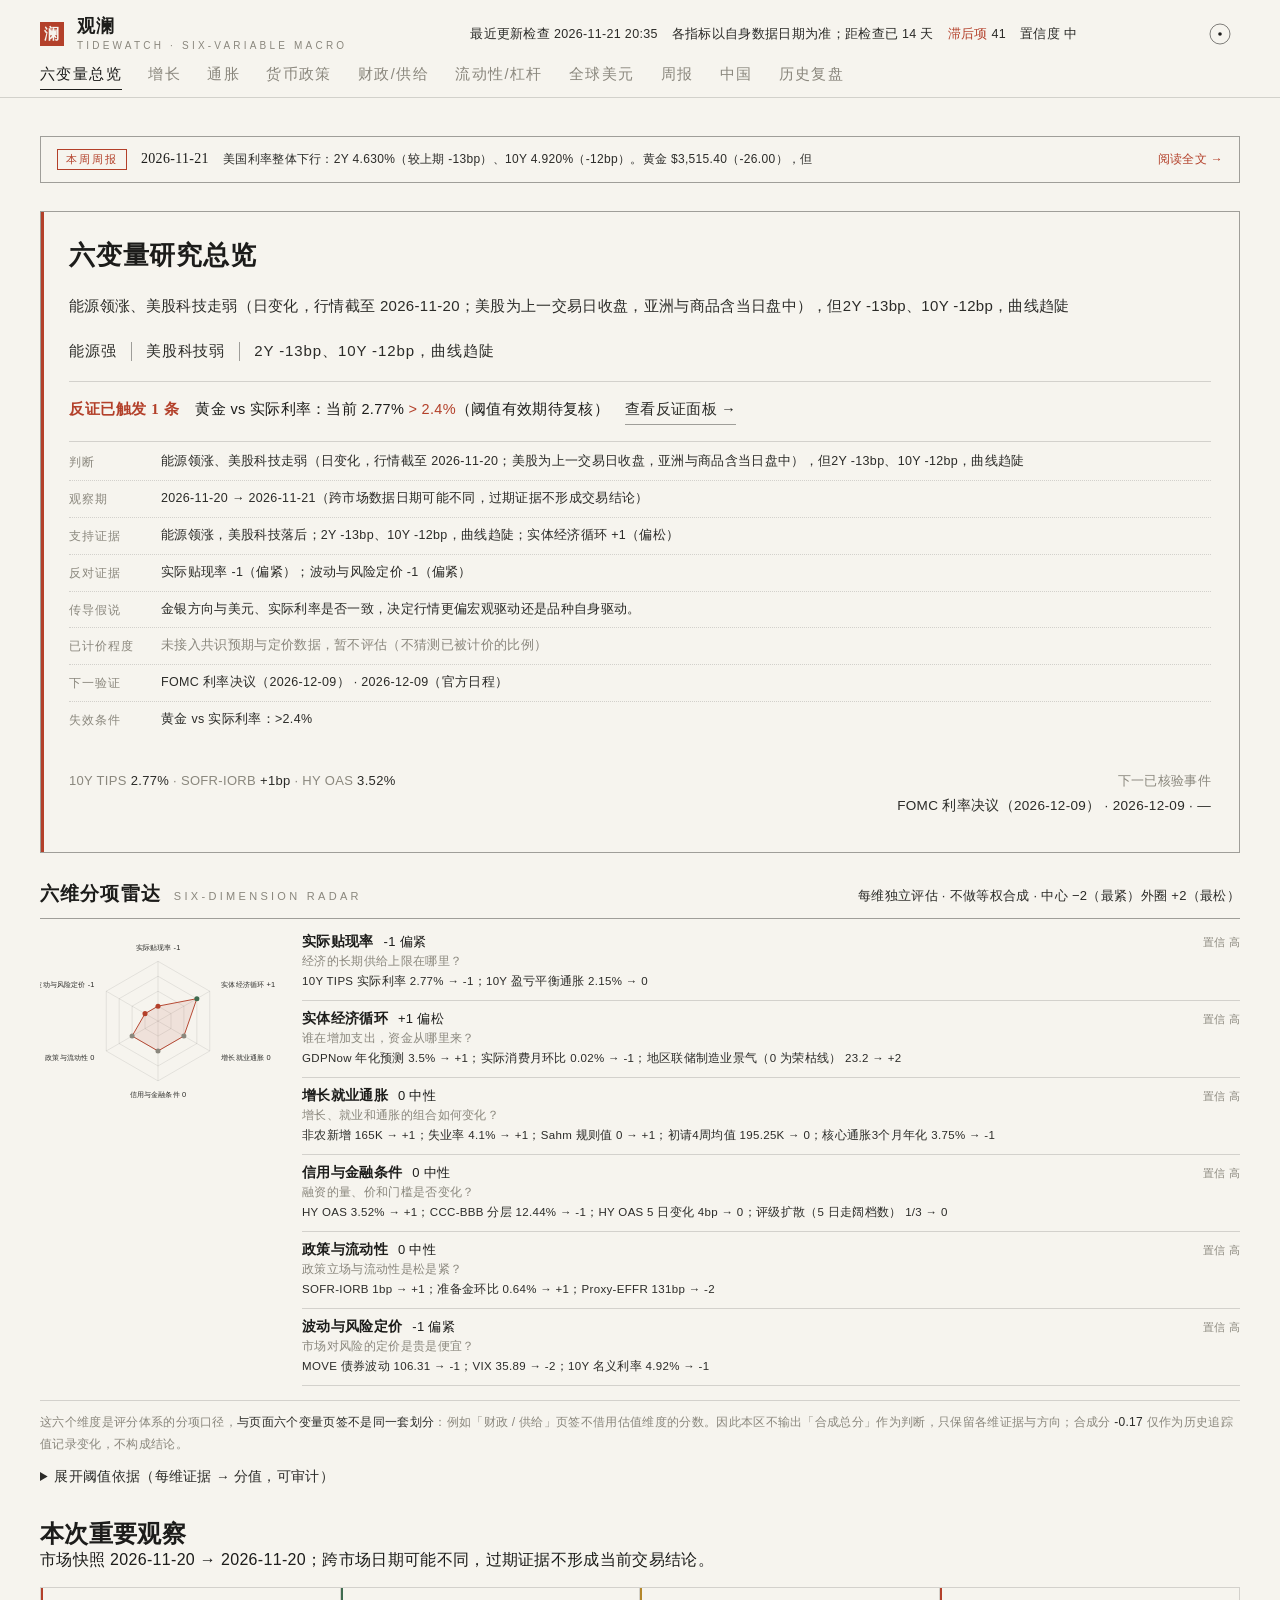
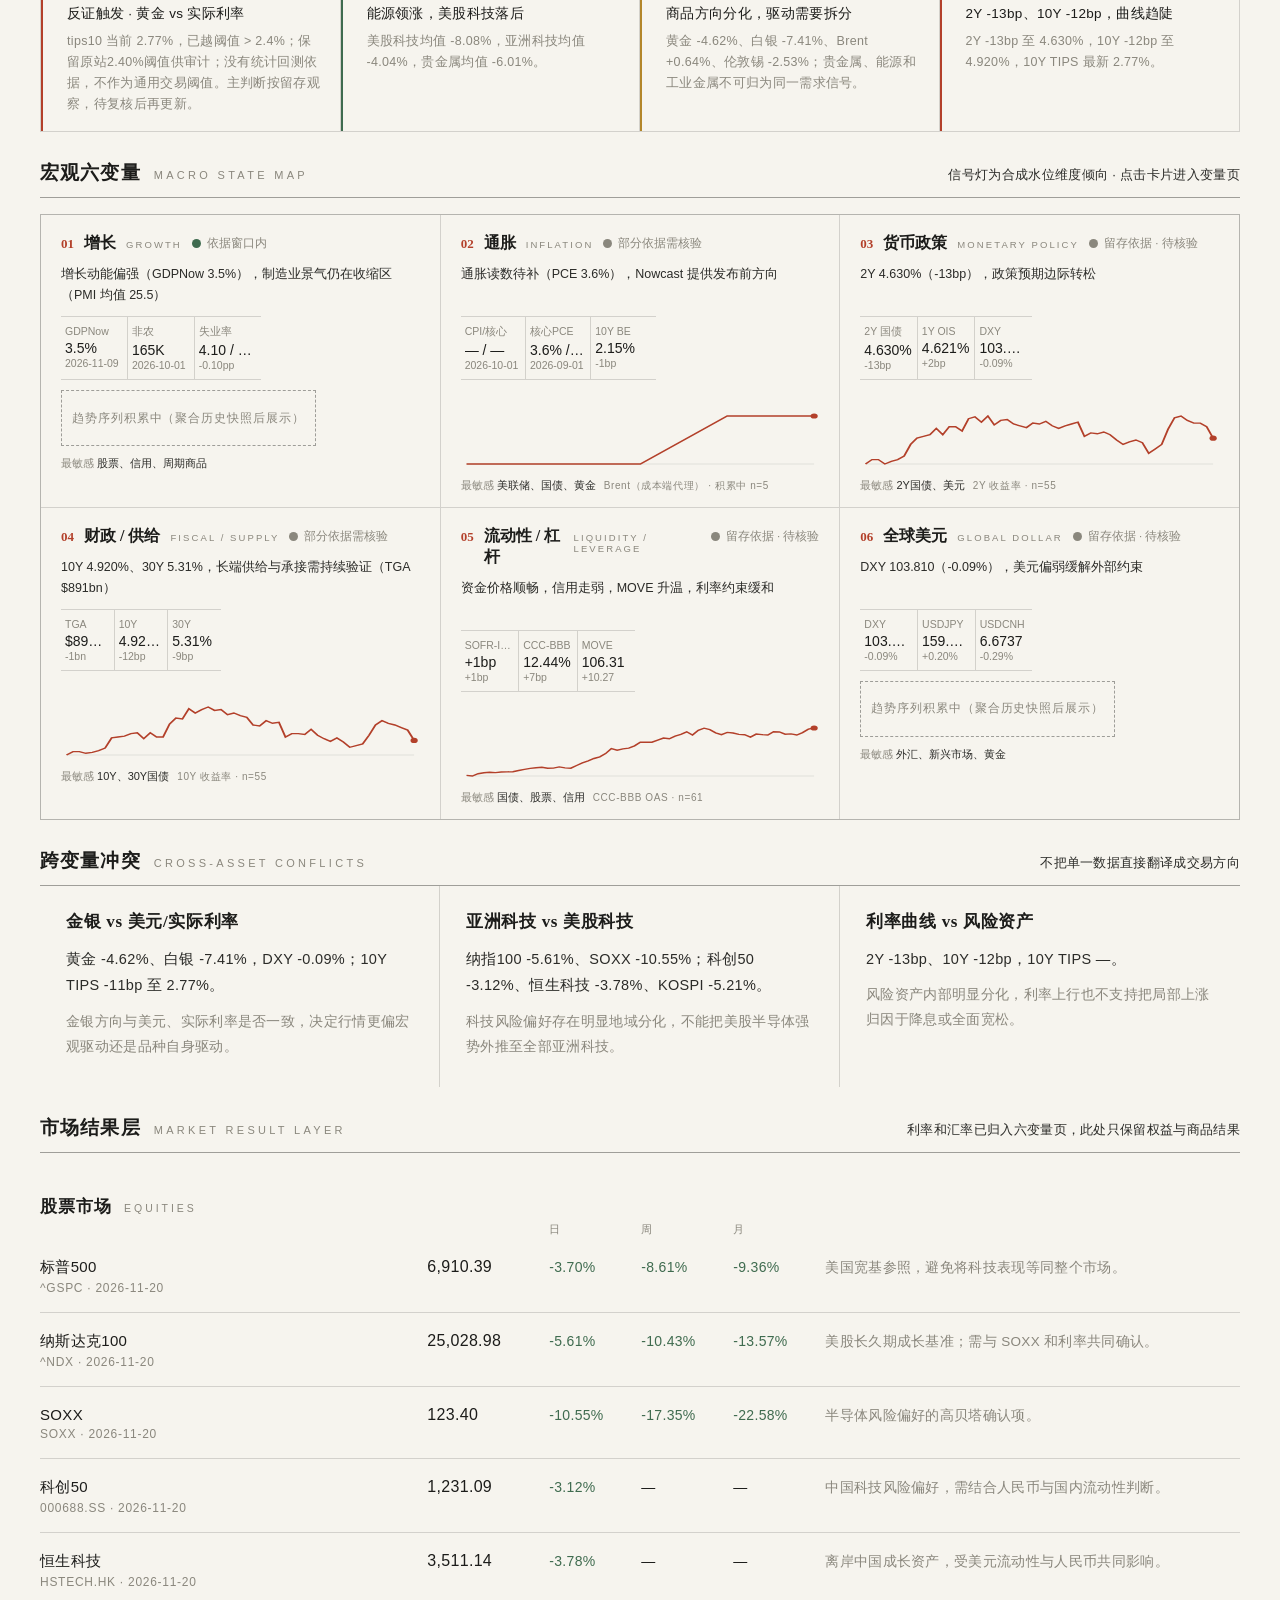
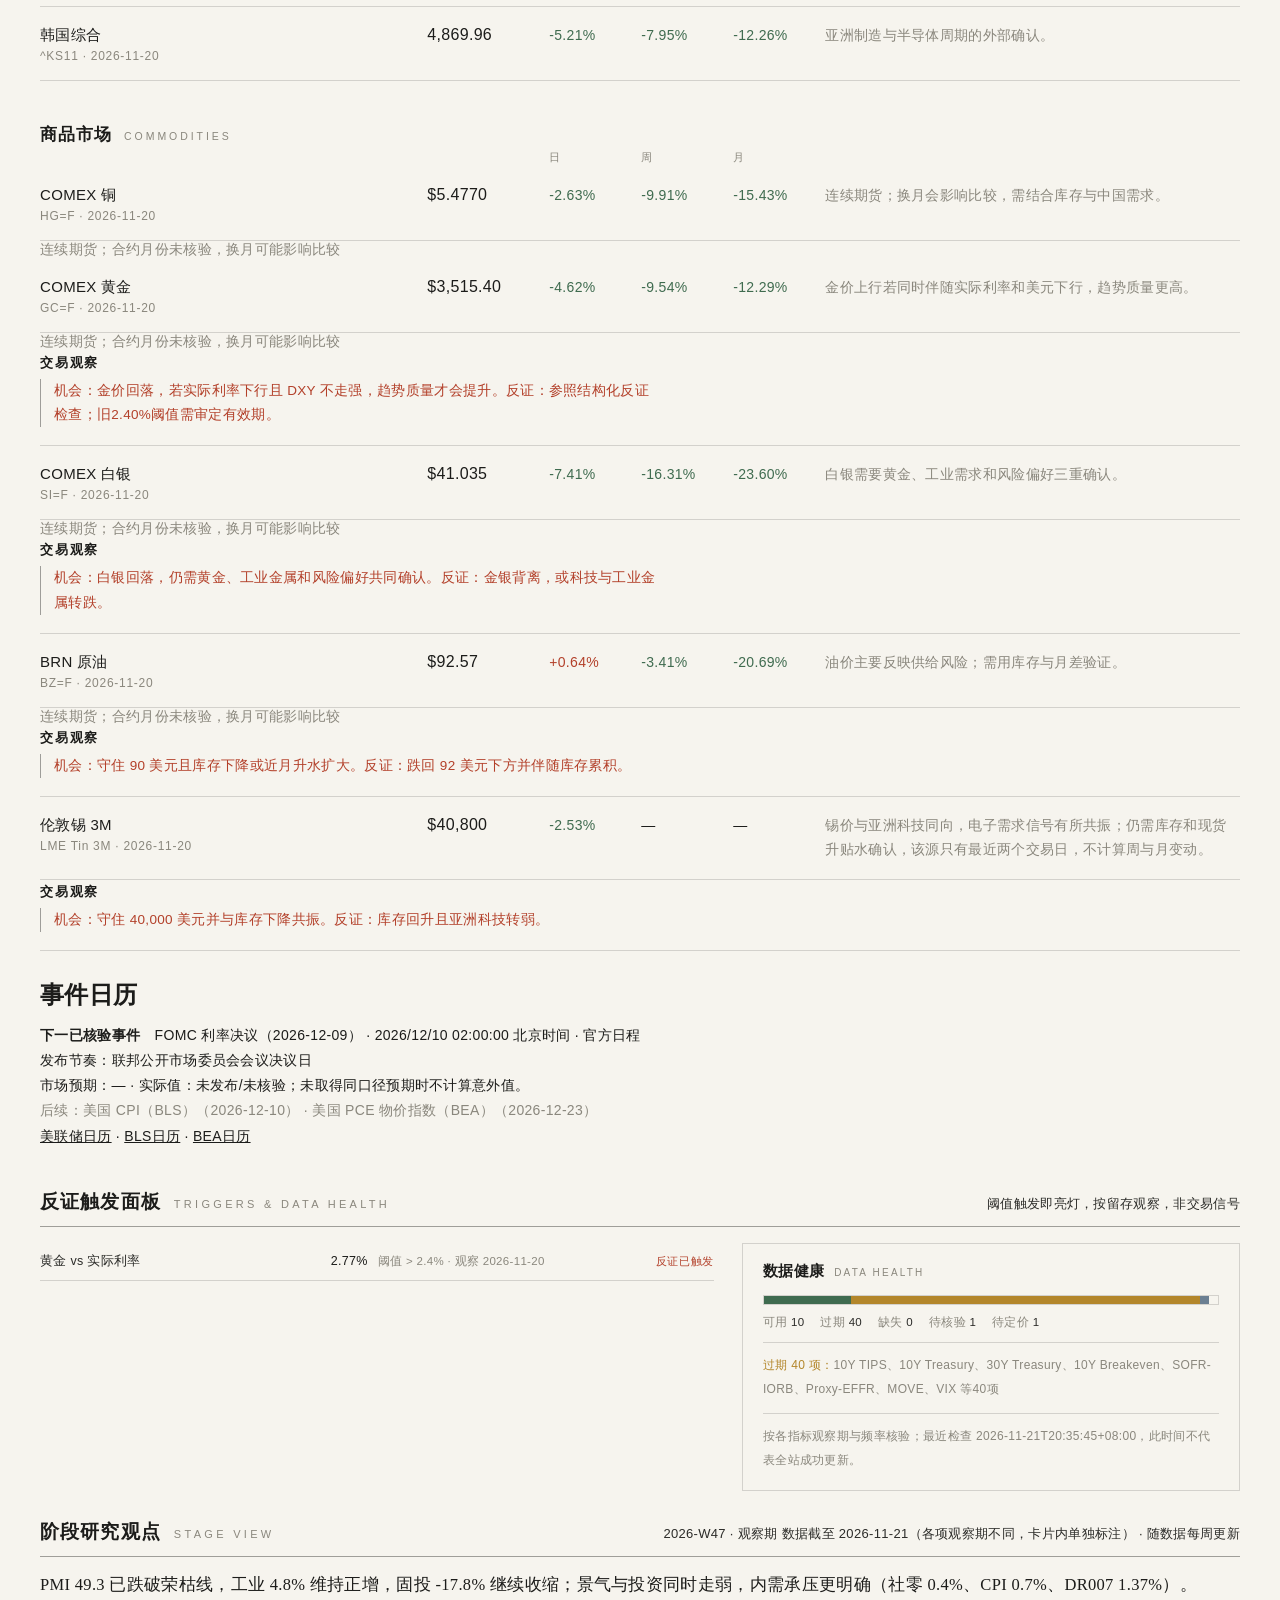
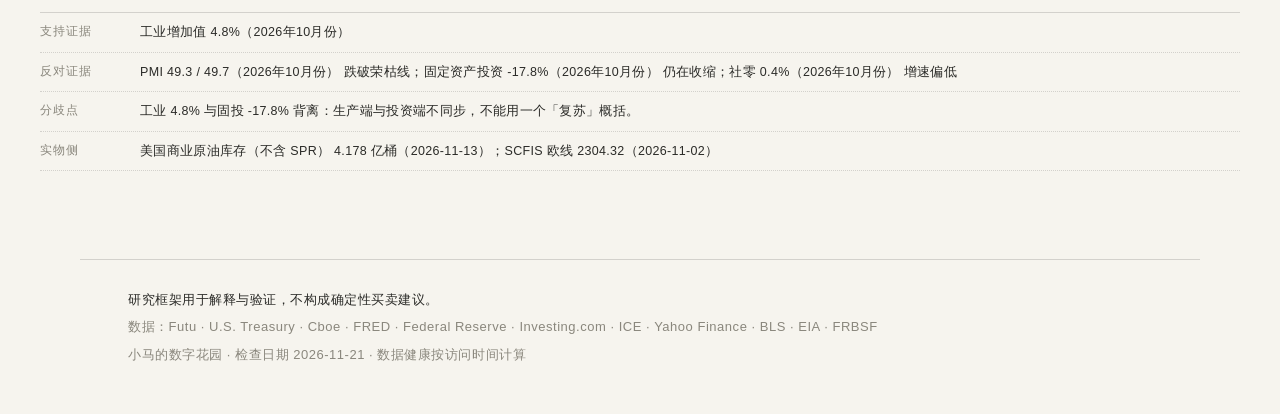
==== index.html @ c9ae8638 "publish: data 2026-11-20 (20261121-203653+0800)" ====
<!DOCTYPE html>
<html lang="zh-CN" data-theme="light">
<head>
<meta charset="UTF-8">
<meta name="viewport" content="width=device-width, initial-scale=1.0">
<title>观澜 | 宏观六变量研究</title>
<meta name="description" content="以增长、通胀、货币政策、财政供给、流动性杠杆和全球美元组织的跨资产宏观交易工作台。">
<link rel="icon" type="image/svg+xml" href="favicon.svg">
<meta property="og:title" content="宏观交易工作台">
<meta property="og:description" content="从宏观六变量到跨资产结果与下一验证点。">
<meta property="og:image" content="https://evanyfm.github.io/macro-workstation-site/og.png">
<style>
/* ============ 花园 Tokens（明暗两套同步维护） ============ */
:root{
  --paper:#f6f4ee; --paper-soft:#efece4; --ink:#1c1c1a; --charcoal:#2b2b28; --gray:#8a877d;
  --line:rgba(28,28,26,.16); --line-strong:rgba(28,28,26,.4);
  --cinnabar:#b3402a;
  --up:#b3402a;   /* 涨 = 朱砂红（与印章同源） */
  --down:#3f6b4f; /* 跌 = 墨绿 */
  --serif:"Noto Serif SC","Songti SC","SimSun",serif;
  --sans:"Noto Sans SC","PingFang SC","Microsoft YaHei",sans-serif;
  --ease:cubic-bezier(.22,1,.36,1); --ui-feedback:140ms; --ui-enter:220ms;
}
html[data-theme="dark"]{
  --paper:#141412; --paper-soft:#1b1b18; --ink:#e9e6de; --charcoal:#d6d3ca;
  --gray:#7d7a71; --line:rgba(233,230,222,.16); --line-strong:rgba(233,230,222,.42);
  --cinnabar:#c8503a;
  --up:#c8503a; --down:#6f9a7f;
}
*{margin:0;padding:0;box-sizing:border-box}
html{scroll-behavior:smooth}
body{background:var(--paper);color:var(--ink);font-family:var(--sans);font-weight:400;
  letter-spacing:.02em;transition:background .9s var(--ease),color .9s var(--ease);
  -webkit-font-smoothing:antialiased}
::selection{background:var(--ink);color:var(--paper)}
a{color:inherit}
.skip{position:absolute;left:-999px;top:0;background:var(--paper);padding:10px 16px;z-index:99}
.skip:focus{left:12px;top:12px}

/* ============ 顶栏 ============ */
header{position:sticky;top:0;z-index:50;
  background:color-mix(in srgb,var(--paper) 86%,transparent);
  backdrop-filter:blur(8px);-webkit-backdrop-filter:blur(8px);
  border-bottom:1px solid var(--line)}
.head-in{max-width:1280px;margin:0 auto;padding:14px 40px 0;animation:workspace-enter var(--ui-enter) var(--ease)}
.head-row{display:flex;justify-content:space-between;align-items:center;gap:20px}
.brand{display:flex;align-items:center;gap:13px;text-decoration:none;color:var(--ink);flex-shrink:0}
.seal{width:24px;height:24px;background:var(--cinnabar);display:flex;align-items:center;justify-content:center;
  color:#f6f4ee;font-family:var(--serif);font-size:14.5px;font-weight:600;flex:none}
.brand-name{font-family:var(--serif);font-size:17.5px;font-weight:600;letter-spacing:.08em;line-height:1.35;white-space:nowrap}
.brand-en{display:block;font-family:var(--sans);font-size:10.0px;letter-spacing:.32em;color:var(--gray);
  text-transform:uppercase;font-weight:400}
.head-meta{display:flex;align-items:center;gap:14px;font-size:12.5px;color:var(--charcoal);flex-wrap:wrap;justify-content:flex-end}
.head-meta b{color:var(--charcoal);font-weight:400}
.head-meta .warn{color:var(--up)}
.taiji{width:40px;height:40px;border:none;background:transparent;cursor:pointer;padding:8px;flex:none;color:var(--ink)}
.taiji:focus-visible{outline:1px solid var(--cinnabar);outline-offset:3px}
.taiji svg{display:block;width:100%;height:100%;overflow:visible}
.taiji .ring{fill:none;stroke:currentColor;stroke-width:1;opacity:.55;transition:opacity .5s}
.taiji:hover .ring{opacity:1}
.taiji .disc{transform-origin:12px 12px;transition:transform 1.1s var(--ease)}
html[data-theme="dark"] .taiji .disc{transform:rotate(180deg)}
.taiji .half{fill:currentColor;opacity:0;transform-origin:12px 12px;transform:rotate(-100deg);
  transition:opacity .7s var(--ease),transform .9s var(--ease)}
.taiji:hover .half{opacity:1;transform:rotate(0deg)}
.taiji .d1,.taiji .d2{opacity:0;transition:opacity .7s var(--ease) .1s}
.taiji:hover .d1,.taiji:hover .d2{opacity:1}
.taiji .d1{fill:var(--paper)}
.taiji .d2{fill:currentColor}
.taiji .still{fill:currentColor;transition:opacity .5s}
.taiji:hover .still{opacity:0}

/* ============ 标签导航 ============ */
.tab-row{display:flex;gap:26px;overflow-x:auto;scrollbar-width:thin}
.tab{border:none;background:transparent;cursor:pointer;color:var(--gray);
  font-family:var(--sans);font-size:14.5px;letter-spacing:.1em;font-weight:400;
  padding:11px 0 13px;position:relative;white-space:nowrap;transition:color .4s}
.tab:focus-visible{outline:1px solid var(--cinnabar);outline-offset:2px}
.tab::after{content:"";position:absolute;left:0;bottom:7px;width:100%;height:1px;background:var(--ink);
  transform:scaleX(0);transform-origin:left;transition:transform .45s var(--ease)}
.tab:hover{color:var(--ink)}
.tab:hover::after{transform:scaleX(.4)}
.tab.on{color:var(--ink)}
.tab.on::after{transform:scaleX(1)}

/* ============ 主体 ============ */
main{max-width:1280px;margin:0 auto;padding:24px 40px 0}
.view{display:none}
.view.on{display:block;animation:workspace-enter var(--ui-enter) var(--ease)}
.blk{margin-top:56px}
.line-head{display:flex;align-items:baseline;gap:13px;flex-wrap:wrap;
  border-bottom:1px solid var(--line-strong);padding-bottom:11px}
.line-head h2{font-family:var(--serif);font-size:19.0px;font-weight:600;letter-spacing:.06em}
.line-head .en{font-family:var(--sans);font-size:11.0px;letter-spacing:.3em;color:var(--gray);
  text-transform:uppercase;font-weight:400}
.line-head .note{margin-left:auto;font-size:13.0px;color:var(--gray)}
.blk > .lead-note{font-size:14.0px;color:var(--gray);margin-top:12px;line-height:1.8}

/* ============ 主论断 ============ */
.thesis{margin-top:28px}
.thesis .eyebrow{display:flex;align-items:baseline;gap:12px}
.thesis .eyebrow .no{font-family:var(--serif);font-size:15.0px;font-weight:600;color:var(--cinnabar)}
.thesis .eyebrow .en{font-family:var(--sans);font-size:11.0px;letter-spacing:.3em;color:var(--gray);text-transform:uppercase}
.thesis h1{font-family:var(--serif);font-size:clamp(21px,3.4vw,30px);font-weight:600;
  letter-spacing:.03em;line-height:1.5;margin-top:0;max-width:34ch}
.thesis .sum{font-size:15.0px;line-height:1.95;color:var(--charcoal);margin-top:16px;max-width:72ch}
.thesis .regime{display:flex;align-items:center;flex-wrap:wrap;margin-top:22px;font-size:15.0px;color:var(--charcoal)}
.thesis .regime .tag{padding:0 14px;border-left:1px solid var(--line-strong);letter-spacing:.06em}
.thesis .regime .tag:first-child{padding-left:0;border-left:none}
.thesis .meta{display:flex;gap:22px;flex-wrap:wrap;margin-top:24px;font-size:13.0px;color:var(--gray)}
.thesis .meta b{color:var(--charcoal);font-weight:400}
.thesis .meta .warn{color:var(--up)}

/* ============ 六变量矩阵 ============ */
.matrix-cols{display:grid;grid-template-columns:145px minmax(0,1fr) minmax(180px,.65fr);gap:24px;
  padding:14px 0 6px;font-size:12.5px;color:var(--gray);letter-spacing:.1em}
.vrow{display:grid;grid-template-columns:145px minmax(0,1fr) minmax(180px,.65fr);gap:24px;align-items:start;
  padding:15px 0;border-bottom:1px solid var(--line);cursor:pointer;width:100%;text-align:left;
  background:transparent;border-left:none;border-right:none;border-top:none;
  font-family:var(--sans);color:var(--ink);transition:background var(--ui-feedback)}
.vrow:focus-visible{outline:1px solid var(--cinnabar);outline-offset:-1px}
.vrow .vn{display:flex;gap:10px;align-items:baseline}
.vrow .vn .no{font-family:var(--serif);font-size:17.0px;font-weight:600;color:var(--cinnabar)}
.vrow .vn .nm{font-family:var(--serif);font-size:17.0px;font-weight:600;letter-spacing:.05em;
  transition:transform .45s var(--ease)}
.vrow .vn .en{display:block;font-size:10.5px;letter-spacing:.26em;color:var(--gray);
  text-transform:uppercase;margin-top:5px}
.vrow .vst{font-size:15.0px;line-height:1.8;color:var(--ink)}
.vrow .vst small{display:block;font-size:12.5px;color:var(--charcoal);margin-top:6px;letter-spacing:.01em;line-height:1.7}
.vrow .vas{font-size:14.0px;color:var(--charcoal);letter-spacing:.04em;padding-top:2px}
.vrow:hover .vn .nm{transform:translateX(6px)}
.vrow:hover{background:var(--paper-soft)}
.vrow:active,.tab:active{background:var(--paper-soft);transform:translateY(1px)}
.vwatch{font-size:13px;line-height:1.75;color:var(--charcoal)}
.vwatch small{display:block;color:var(--gray);margin-top:4px}
.evidence-meta{display:flex;align-items:baseline;gap:8px 16px;flex-wrap:wrap;font-size:12.5px;line-height:1.8;margin-top:8px;color:var(--charcoal)}
.evidence-meta .needs-review{color:var(--cinnabar)}
.basis-details{margin-top:14px;font-size:14px;line-height:1.8}
.basis-details summary,.research-archive summary{cursor:pointer;padding:12px 0;list-style-position:inside}
.basis-details[open] .evrow{animation:workspace-enter var(--ui-enter) var(--ease)}
.research-archive{margin-top:32px;border-top:1px solid var(--line)}
.research-archive>summary{font-family:var(--serif);font-size:19px}
.research-archive .blk{margin-top:12px}
.overview-checks{display:grid;grid-template-columns:minmax(0,1fr) minmax(0,1fr);gap:24px;border-bottom:1px solid var(--line);padding-bottom:18px;margin-top:24px}
.overview-checks .rule-alert{margin-top:8px}
.view-intro{display:flex;align-items:baseline;justify-content:space-between;gap:20px;flex-wrap:wrap}

/* ============ 合成水位（六变量 score）+ 反证上探 ============ */
.alert-strip{display:flex;flex-wrap:wrap;align-items:baseline;gap:4px 16px;margin-top:20px;padding-top:14px;
  border-top:1px solid var(--line);font-size:14.5px;line-height:1.85;color:var(--charcoal)}
.alert-strip strong{font-family:var(--serif);font-size:15.0px;font-weight:600;letter-spacing:.04em;color:var(--cinnabar)}
.alert-strip strong.idle{color:var(--gray)}
.alert-strip .rule{color:var(--ink)}
.alert-strip .th{color:var(--cinnabar);letter-spacing:.02em;white-space:nowrap}
.alert-strip a{color:var(--charcoal);text-decoration:none;border-bottom:1px solid var(--line-strong);padding-bottom:1px}
.alert-strip a:hover{border-bottom-color:var(--cinnabar);color:var(--cinnabar)}
.alert-strip .idle-note{color:var(--gray);font-size:13.5px}
.sc{display:grid;grid-template-columns:repeat(6,minmax(0,1fr));border-top:1px solid var(--line-strong)}
.sc-cell{padding:16px 14px 15px;border-right:1px solid var(--line);border-bottom:1px solid var(--line);min-width:0}
.sc-cell:last-child{border-right:none}
.sc-cell .nm,.sc-cell .sv,.sc-cell .lb,.sc-cell .cf{display:block}
.sc-cell .nm{font-size:12.5px;color:var(--charcoal);letter-spacing:.04em;line-height:1.6}
.sc-cell .sv{font-family:var(--serif);font-size:29px;line-height:1.2;margin-top:9px;font-weight:600;letter-spacing:.02em;color:var(--ink)}
.sc-cell .lb{font-size:12.5px;color:var(--gray);margin-top:3px;letter-spacing:.08em}
.sc-cell .cf{font-size:11.5px;color:var(--gray);margin-top:9px;letter-spacing:.05em}
.sc-cell.tight .sv{color:var(--cinnabar)}
.sc-cell.loose .sv{color:var(--down)}
.sc-comp{display:flex;flex-wrap:wrap;align-items:baseline;gap:6px 20px;padding:16px 0 14px;border-bottom:1px solid var(--line)}
.sc-comp .big{font-family:var(--serif);font-size:33px;font-weight:600;letter-spacing:.02em}
.sc-comp .lbl{font-size:14.5px;color:var(--charcoal);letter-spacing:.06em}
.sc-comp .note{font-size:12.5px;color:var(--gray);line-height:1.8}
.sc-details>summary{cursor:pointer;padding:13px 0 4px;font-size:13.5px;color:var(--charcoal);list-style-position:inside}
.sc-details p{font-size:12.5px;color:var(--gray);line-height:1.9;padding:7px 0;border-bottom:1px dotted var(--line)}
.sc-details p b{color:var(--charcoal);font-weight:400;font-family:var(--serif);font-size:13.5px}
.kgrid .kcard-alert{border-left:2px solid var(--cinnabar);padding-left:16px}
.kgrid .kcard-alert h3{color:var(--cinnabar)}

/* ============ 方案A 版式（Day 6 重构） ============ */
/* 主论断盒：细边框 + 左侧朱砂 3px 压条 */
.thesis{border:1px solid var(--line-strong);padding:24px 28px;position:relative}
.thesis::before{content:"";position:absolute;left:0;top:0;bottom:0;width:3px;background:var(--cinnabar)}
.thesis .view-intro{margin-bottom:2px}
.thesis .meta{display:flex;gap:22px;flex-wrap:wrap;margin-top:20px;font-size:13.0px;color:var(--gray);align-items:baseline}
.thesis .meta b{color:var(--charcoal);font-weight:400}
.thesis .meta .warn{color:var(--up)}
.thesis .next-event{margin-left:auto;text-align:right;font-size:12.5px;color:var(--gray);max-width:46ch}
.thesis .next-event b{display:block;color:var(--charcoal);font-weight:400;font-size:13.5px;margin-top:2px;line-height:1.6}

/* 关键变化横条：tone 色条压左 */
.kc-strip{display:grid;grid-template-columns:repeat(4,minmax(0,1fr));border:1px solid var(--line);margin-top:16px}
.kc{padding:16px 18px 15px;border-right:1px solid var(--line);position:relative;min-width:0}
.kc:last-child{border-right:none}
.kc::before{content:"";position:absolute;left:0;top:0;bottom:0;width:2px;background:var(--gray)}
.kc.loose::before{background:var(--down)}
.kc.warning::before{background:#b3862a}
.kc.tight::before{background:var(--up)}
.kc h3{font-size:13.5px;font-weight:500;margin-bottom:6px;padding-left:8px;line-height:1.5}
.kc p{font-size:12.5px;color:var(--gray);line-height:1.7;padding-left:8px}

/* 六变量卡阵 */
.var-grid{display:grid;grid-template-columns:repeat(3,minmax(0,1fr));gap:1px;background:var(--line);border:1px solid var(--line);margin-top:16px}
.vcard{background:var(--paper);padding:18px 20px 14px;display:flex;flex-direction:column;gap:10px;
  transition:background .35s var(--ease);cursor:pointer;position:relative;text-align:left;border:none;font-family:var(--sans);color:var(--ink);min-width:0}
.vcard:hover{background:var(--paper-soft)}
.vcard:focus-visible{outline:1px solid var(--cinnabar);outline-offset:-1px}
.vcard .top{display:flex;align-items:baseline;gap:10px;min-width:0}
.vcard .no{font-family:var(--serif);font-size:13px;color:var(--cinnabar);font-weight:600}
.vcard .nm{font-family:var(--serif);font-size:16px;font-weight:600}
.vcard .en{font-size:9.5px;letter-spacing:.22em;color:var(--gray);text-transform:uppercase}
.sig{margin-left:auto;display:flex;align-items:center;gap:6px;font-size:11.5px;color:var(--gray);white-space:nowrap}
.sig i{width:9px;height:9px;border-radius:50%;flex:none}
.sig.s-loose i{background:var(--down)} .sig.s-tight i{background:var(--up)}
.sig.s-warn i{background:#b3862a} .sig.s-neut i{background:var(--gray)}
.vcard .state{font-size:12.5px;line-height:1.7;color:var(--charcoal);
  display:-webkit-box;-webkit-line-clamp:2;-webkit-box-orient:vertical;overflow:hidden;min-height:42px}
.vcard .metrics{display:flex;border-top:1px solid var(--line);border-bottom:1px solid var(--line)}
.vcard .metrics .m{flex:1;padding:8px 4px;border-right:1px solid var(--line);min-width:0}
.vcard .metrics .m:last-child{border-right:none}
.vcard .metrics .k{font-size:10.5px;color:var(--gray);white-space:nowrap;overflow:hidden;text-overflow:ellipsis}
.vcard .metrics .v{font-size:14px;margin-top:3px;font-variant-numeric:tabular-nums;white-space:nowrap;overflow:hidden;text-overflow:ellipsis}
.vcard .metrics .c{font-size:10.5px;margin-top:1px;color:var(--gray);white-space:nowrap;overflow:hidden;text-overflow:ellipsis}
.vcard .chart{width:100%;height:56px;display:block}
.vcard .foot{display:flex;justify-content:space-between;align-items:baseline;gap:8px;flex-wrap:wrap;font-size:11px;color:var(--gray)}
.vcard .foot .assets b{font-weight:400;color:var(--charcoal)}
.vcard .foot .n{font-size:10px;letter-spacing:.06em;white-space:nowrap}
.no-chart{height:56px;display:flex;align-items:center;justify-content:center;
  border:1px dashed var(--line-strong);color:var(--gray);font-size:11.5px;letter-spacing:.08em;text-align:center;padding:0 10px}

/* 反证面板（tg-row 表格） */
.tg-row{display:grid;grid-template-columns:1.05fr .8fr 1.2fr 120px;gap:10px;align-items:baseline;
  padding:10px 0;border-bottom:1px solid var(--line);font-size:12.5px}
.tg-row .t-ind{color:var(--charcoal)}
.tg-row .t-cur{text-align:right;font-variant-numeric:tabular-nums}
.tg-row .t-th{font-size:11.5px;color:var(--gray)}
.tg-row .t-st{text-align:right;font-size:11px;letter-spacing:.06em}
.tg-row.hit .t-st{color:var(--up)}
.tg-row.ok .t-st{color:var(--down)}
.tg-row.review .t-st{color:#b3862a}
.tg-note{font-size:12px;color:var(--gray);line-height:1.8;padding-top:10px}

/* 数据健康盒 */
.duo{display:grid;grid-template-columns:1.15fr .85fr;gap:28px;margin-top:16px}
.health-box{border:1px solid var(--line);padding:18px 20px}
.health-box h3{font-family:var(--serif);font-size:14.5px;font-weight:600}
.health-box h3 .en{font-family:var(--sans);font-size:10px;color:var(--gray);letter-spacing:.22em;margin-left:10px;font-weight:400}
.hbar{display:flex;height:10px;margin-top:14px;border:1px solid var(--line)}
.hbar span{display:block;height:100%}
.hbar .f{background:var(--down)} .hbar .s{background:#b3862a}
.hbar .m{background:var(--gray)} .hbar .a{background:var(--up)} .hbar .p{background:#6b7f92}
.hlegend{display:flex;gap:16px;margin-top:10px;font-size:11.5px;color:var(--gray);flex-wrap:wrap}
.hlegend b{font-weight:400;color:var(--charcoal)}
.stale-list{margin-top:12px;border-top:1px solid var(--line);padding-top:10px;font-size:12px;color:var(--gray);line-height:2}
.stale-list b{font-weight:400;color:#b3862a}
.stale-list a{border-bottom:none}

/* 10Y 利率三分解（货币政策页） */
.rr-tbl{border:1px solid var(--line);margin-top:16px}
.rr-head,.rr-row{display:grid;grid-template-columns:minmax(0,1.5fr) 88px 74px 74px 74px;gap:12px;align-items:baseline}
.rr-head{padding:11px 18px;border-bottom:1px solid var(--line-strong);font-size:11px;color:var(--gray);letter-spacing:.1em}
.rr-head span:nth-child(n+2){text-align:right}
.rr-row{padding:12px 18px;border-bottom:1px solid var(--line);font-size:13px}
.rr-row:last-child{border-bottom:none}
.rr-row .rr-nm{font-family:var(--serif);font-size:13.5px;letter-spacing:.02em}
.rr-row .rr-lv{text-align:right;font-variant-numeric:tabular-nums;font-size:14px}
.rr-row .rr-w{text-align:right;font-variant-numeric:tabular-nums;font-size:12.5px;color:var(--charcoal)}
.rr-check{padding:10px 18px;font-size:12px;color:var(--gray);border-top:1px solid var(--line);background:var(--paper-soft)}
.rr-check .ok{color:var(--down)}
.rr-check .warn{color:var(--up)}
.rr-attrib{display:grid;grid-template-columns:repeat(3,minmax(0,1fr));gap:1px;background:var(--line);border:1px solid var(--line);border-top:none}
.rr-attrib article{background:var(--paper);padding:14px 18px 16px}
.rr-attrib .lb{font-size:11px;color:var(--gray);letter-spacing:.08em}
.rr-attrib .dv{font-family:var(--serif);font-size:15.5px;font-weight:600;margin-top:5px}
.rr-attrib .num{font-size:12.5px;color:var(--charcoal);margin-top:6px;font-variant-numeric:tabular-nums}
.rr-attrib .mn{font-size:11.5px;color:var(--gray);line-height:1.7;margin-top:8px;border-top:1px solid var(--line);padding-top:7px}
.rr-attrib article.on .dv{color:var(--cinnabar)}
.rr-l2{border:1px solid var(--line);padding:16px 18px;margin-top:16px}
.rr-l2 h4{font-family:var(--serif);font-size:14px;font-weight:600}
.rr-l2 .eq{display:flex;flex-wrap:wrap;align-items:baseline;gap:6px 12px;margin-top:10px;font-size:13.5px;color:var(--charcoal)}
.rr-l2 .eq b{font-weight:400;font-variant-numeric:tabular-nums;color:var(--ink)}
.rr-l2 .eq i{font-style:normal;color:var(--gray)}
.rr-l2 .nt{font-size:11.5px;color:var(--gray);line-height:1.8;margin-top:10px}
.rr-proxy{margin-top:16px;border:1px solid var(--line)}
.rr-proxy .pr{display:grid;grid-template-columns:110px minmax(0,1.1fr) minmax(0,1.4fr);gap:14px;
  padding:11px 18px;border-bottom:1px solid var(--line);font-size:12.5px;align-items:baseline}
.rr-proxy .pr:last-child{border-bottom:none}
.rr-proxy .pr .fc{font-family:var(--serif);font-size:13px}
.rr-proxy .pr .pv{font-variant-numeric:tabular-nums}
.rr-proxy .pr .pn{color:var(--gray);line-height:1.7}
.rr-proxy .pr .na{color:var(--gray)}
@media(max-width:900px){
  .rr-head,.rr-row{grid-template-columns:minmax(0,1.4fr) 84px 62px 62px}
  .rr-head span:last-child,.rr-row .rr-w:last-child{display:none}
  .rr-attrib{grid-template-columns:1fr}
  .rr-proxy .pr{grid-template-columns:1fr;gap:6px}
}

/* 统一结论模板（thesis 内） */
.tmpl{margin-top:16px;border-top:1px solid var(--line);padding-top:2px}
.tmpl-row{display:grid;grid-template-columns:78px minmax(0,1fr);gap:14px;padding:7px 0;border-bottom:1px dotted var(--line);font-size:12.5px;line-height:1.75}
.tmpl-row:last-child{border-bottom:none}
.tmpl-k{color:var(--gray);letter-spacing:.08em;font-size:11.5px;padding-top:1px}
.tmpl-v{color:var(--charcoal)}
.tmpl-v.tmpl-na{color:var(--gray)}
@media(max-width:640px){.tmpl-row{grid-template-columns:1fr;gap:2px}}

/* 六维分项雷达（替代单一合成总分） */
.radar-wrap{display:grid;grid-template-columns:236px minmax(0,1fr);gap:26px;align-items:start;margin-top:14px}
.radar-svg{width:100%;height:auto;display:block}
.radar-svg .rshape{fill:color-mix(in srgb,var(--cinnabar) 10%,transparent);stroke:var(--cinnabar);stroke-width:1.2}
.radar-svg .rd-loose{fill:var(--down)} .radar-svg .rd-tight{fill:var(--up)} .radar-svg .rd-neut{fill:var(--gray)}
.radar-svg .rlab{font-family:var(--sans);font-size:9.5px;fill:var(--charcoal);letter-spacing:.02em}
.radar-list{display:flex;flex-direction:column}
.rl-item{padding:9px 0;border-bottom:1px solid var(--line)}
.rl-item:first-child{padding-top:0}
.rl-top{display:flex;align-items:baseline;gap:10px;flex-wrap:wrap;font-size:13px}
.rl-top b{font-family:var(--serif);font-size:13.5px;font-weight:600}
.rl-tight,.sc-cell.tight .sv{color:var(--cinnabar)}
.rl-loose{color:var(--down)}
.rl-top .sc-cell{display:none}
.rl-cf{margin-left:auto;font-size:11px;color:var(--gray)}
.rl-q{font-size:11.5px;color:var(--gray);margin-top:3px}
.rl-ev{font-size:11.5px;color:var(--charcoal);margin-top:3px;line-height:1.65}
.radar-note{margin-top:14px;padding-top:10px;border-top:1px solid var(--line);font-size:12px;color:var(--gray);line-height:1.85}
.radar-note b{color:var(--charcoal);font-weight:400}
@media(max-width:900px){.radar-wrap{grid-template-columns:1fr;gap:14px}.radar-svg{max-width:236px;margin:0 auto}}

/* 离岸美元基差（CIP 代理） */
.cip{margin-top:14px;display:grid;grid-template-columns:minmax(0,0.9fr) minmax(0,1.1fr);gap:26px}
.cip-main{display:flex;flex-direction:column;gap:6px}
.cip-big{font-family:var(--serif);font-size:34px;line-height:1.1;font-variant-numeric:tabular-nums}
.cip-tight{color:var(--up)} .cip-loose{color:var(--down)}
.cip-lb{font-size:13px;color:var(--charcoal)}
.cip-na{font-size:11.5px;color:var(--gray)}
.cip-tbl{display:flex;flex-direction:column}
.cip-row{display:flex;justify-content:space-between;gap:12px;padding:8px 0;border-bottom:1px solid var(--line);font-size:12.5px;color:var(--gray)}
.cip-row b{font-weight:400;color:var(--charcoal);font-variant-numeric:tabular-nums}
.cip-row.cip-diff{border-bottom:none;border-top:1px solid var(--line-strong);margin-top:2px;padding-top:10px;color:var(--ink)}
.cip-note{grid-column:1/-1;font-size:11.5px;color:var(--gray);line-height:1.85;border-top:1px solid var(--line);padding-top:10px}
@media(max-width:900px){.cip{grid-template-columns:1fr;gap:12px}}

/* 全球央行政策 */
.cb{margin-top:14px}
.cb-head{display:flex;gap:18px;flex-wrap:wrap;align-items:baseline;padding-bottom:10px;border-bottom:1px solid var(--line)}
.cb-tilt{font-family:var(--serif);font-size:15px;color:var(--ink)}
.cb-meta{font-size:11.5px;color:var(--gray)}
.cb-tbl{margin-top:4px}
.cb-row{display:grid;grid-template-columns:84px 92px 78px 130px 62px minmax(0,1fr);gap:12px;padding:9px 0;border-bottom:1px solid var(--line);font-size:12px;line-height:1.7;align-items:start}
.cb-th{font-size:11px;color:var(--gray);letter-spacing:.08em;border-bottom:1px solid var(--line-strong)}
.cb-bank{font-family:var(--serif);font-size:13px;color:var(--ink)}
.cb-dec{font-weight:600}
.cb-up .cb-dec{color:var(--up)} .cb-down .cb-dec{color:var(--down)} .cb-hold .cb-dec{color:var(--charcoal)}
.cb-warn .cb-dec{color:var(--cinnabar)}
.cb-reason{color:var(--gray);font-size:11.5px}
.cb-fred{display:block;font-style:normal;font-size:11px;color:var(--charcoal);margin-top:4px}
.cb-flag{display:block;font-style:normal;font-size:11px;color:var(--cinnabar);margin-top:3px}
.cb-miss{opacity:.6}
.cb-note{font-size:11.5px;color:var(--gray);line-height:1.85;padding-top:10px;border-top:1px solid var(--line);margin-top:8px}
@media(max-width:900px){.cb-row{grid-template-columns:1fr 1fr;gap:4px 10px}.cb-th{display:none}.cb-reason{grid-column:1/-1}}

/* 中国页「数据解读」分节（对标卖方点评结构） */
.da-sec{margin-top:14px;padding-top:10px;border-top:1px solid var(--line)}
.da-sec h3{font-family:var(--serif);font-size:13.5px;font-weight:600;letter-spacing:.04em;margin-bottom:6px;color:var(--ink)}
.da-sec ul{margin:0;padding-left:16px}
.da-sec li{font-size:12.5px;line-height:1.85;color:var(--charcoal);margin-bottom:4px}
.da-note{border-top:1px dotted var(--line)}
.da-note li{color:var(--gray);font-size:11.5px}

/* 阶段研究观点 */
.sv-head{font-family:var(--serif);font-size:16.5px;line-height:1.9;margin-top:12px;color:var(--ink)}
.sv-tbl{margin-top:12px;border-top:1px solid var(--line)}
.sv-row{display:grid;grid-template-columns:84px minmax(0,1fr);gap:16px;padding:8px 0;border-bottom:1px dotted var(--line);font-size:12.5px;line-height:1.8}
.sv-k{color:var(--gray);letter-spacing:.08em;font-size:11.5px}
.sv-v{color:var(--charcoal)}
.sv-note{margin-top:12px;font-size:11.5px;color:var(--gray);line-height:1.8}
@media(max-width:640px){.sv-row{grid-template-columns:1fr;gap:2px}}

/* 周报 */
.wk-banner{display:grid;grid-template-columns:auto auto minmax(0,1fr) auto;gap:14px;align-items:baseline;
  padding:12px 16px;margin:14px 0 0;border:1px solid var(--line-strong);text-decoration:none;color:inherit}
.wk-banner:hover{border-color:var(--ink)}
.wk-banner-tag{font-size:11px;letter-spacing:.18em;color:var(--cinnabar);border:1px solid var(--cinnabar);padding:2px 8px}
.wk-banner-date{font-family:var(--serif);font-size:14px;white-space:nowrap}
.wk-banner-core{font-size:12px;color:var(--charcoal);overflow:hidden;text-overflow:ellipsis;white-space:nowrap}
.wk-banner-go{font-size:12px;color:var(--cinnabar);white-space:nowrap}
.wk-core{margin-top:12px}
.wk-core-item{display:flex;gap:12px;font-size:13.5px;line-height:1.85;padding:7px 0;border-bottom:1px dotted var(--line)}
.wk-no{flex:0 0 auto;width:20px;height:20px;border:1px solid var(--line-strong);border-radius:50%;
  font-size:11px;display:flex;align-items:center;justify-content:center;color:var(--gray);margin-top:3px}
.wk-more{margin-top:10px;font-size:12px}
.wk-more a{color:var(--cinnabar);text-decoration:none}
.wk-tbl{width:100%;border-collapse:collapse;font-size:12px;margin-top:8px}
.wk-tbl th{text-align:left;font-weight:400;color:var(--gray);font-size:11px;letter-spacing:.05em;
  border-bottom:1px solid var(--line-strong);padding:5px 8px 5px 0}
.wk-tbl td{padding:5px 8px 5px 0;border-bottom:1px solid var(--line);color:var(--charcoal)}
.wk-note{font-size:11.5px;color:var(--gray);line-height:1.8;margin-top:8px}
.wk-arch{display:flex;flex-direction:column;margin-top:8px}
.wk-arch-item{display:grid;grid-template-columns:92px minmax(0,1fr);gap:12px;padding:7px 0;
  border-bottom:1px dotted var(--line);text-decoration:none;color:inherit}
.wk-arch-item:hover{background:var(--paper-warm)}
.wk-arch-date{font-family:var(--serif);font-size:13px}
.wk-arch-core{font-size:12px;color:var(--gray);overflow:hidden;text-overflow:ellipsis;white-space:nowrap}
@media(max-width:900px){.wk-banner{grid-template-columns:1fr;gap:6px}.wk-banner-core{white-space:normal}.wk-tbl{font-size:11px}.wk-arch-item{grid-template-columns:1fr;gap:2px}}

/* 复盘基准对照 */
.vr-bench{margin-top:14px;border-top:1px solid var(--line);padding-top:10px}
.vr-bench-head{font-size:11px;color:var(--gray);letter-spacing:.14em;margin-bottom:6px}
.vr-bench-row{display:grid;grid-template-columns:120px 72px minmax(0,1fr);gap:10px;align-items:baseline;
  padding:5px 0;border-bottom:1px dotted var(--line);font-size:12.5px}
.vr-bench-row b{font-family:var(--serif);font-size:14px;font-variant-numeric:tabular-nums}
.vr-bench-best b{color:var(--cinnabar)}
.vr-warn{margin-top:10px;font-size:12px;line-height:1.8;color:var(--cinnabar);
  border-left:2px solid var(--cinnabar);padding-left:10px}
.vr-byasset{margin-top:14px}
.vr-byasset-head{font-size:11px;color:var(--gray);letter-spacing:.14em;margin-bottom:6px}
.vr-ba-row{display:grid;grid-template-columns:64px minmax(0,1.2fr) 76px 62px 72px 72px;gap:8px;
  padding:5px 0;border-bottom:1px solid var(--line);font-size:12px;font-variant-numeric:tabular-nums}
.vr-ba-row.vr-th{font-size:11px;color:var(--gray);letter-spacing:.05em;border-bottom-color:var(--line-strong)}
@media(max-width:900px){.vr-ba-row{grid-template-columns:1fr 1fr 1fr}.vr-ba-row.vr-th{display:none}}

/* 中国宏观 */
.cn-grid{display:grid;grid-template-columns:repeat(auto-fit,minmax(220px,1fr));gap:1px;background:var(--line);border:1px solid var(--line);margin-top:14px}
.cn-card{background:var(--paper);padding:16px 18px}
.cn-nm{font-size:12px;color:var(--gray);letter-spacing:.04em}
.cn-v{font-family:var(--serif);font-size:24px;line-height:1.2;margin-top:6px;font-variant-numeric:tabular-nums}
.cn-meta{display:flex;gap:12px;flex-wrap:wrap;font-size:11.5px;color:var(--charcoal);margin-top:6px}
.cn-note{font-size:11.5px;color:var(--gray);line-height:1.7;margin-top:8px;border-top:1px solid var(--line);padding-top:7px}
.cn-src{font-size:11px;margin-top:6px}
.cn-src a{color:var(--gray);text-decoration:none;border-bottom:1px solid var(--line)}
.view-sub{font-size:13px;color:var(--gray);margin-top:6px}

/* 财政收支脉冲 */
.fp{margin-top:14px}
.fp-bars{display:flex;align-items:flex-end;gap:10px;height:150px;border-bottom:1px solid var(--line-strong)}
.fp-col{flex:1;display:flex;flex-direction:column;justify-content:flex-end;align-items:center;height:100%;min-width:0}
.fp-v{font-size:10.5px;color:var(--charcoal);font-variant-numeric:tabular-nums;margin-bottom:3px;white-space:nowrap}
.fp-bar{width:60%;max-width:46px;display:block}
.fp-bar.def{background:var(--up)} .fp-bar.sur{background:var(--down)}
.fp-m{font-size:10.5px;color:var(--gray);padding:5px 0 0}
.fp-foot{display:flex;gap:20px;flex-wrap:wrap;padding-top:10px;font-size:12.5px;color:var(--charcoal)}
.fp-foot b{font-weight:400;color:var(--ink);font-variant-numeric:tabular-nums}
.fp-foot .fp-na{color:var(--gray);font-size:11.5px}
/* 判断检验 */
.vr{margin-top:14px}
.vr-head{display:flex;gap:20px;flex-wrap:wrap;align-items:baseline;font-size:13px;color:var(--charcoal);padding-bottom:10px;border-bottom:1px solid var(--line)}
.vr-head b{font-weight:400;color:var(--ink);font-variant-numeric:tabular-nums;font-family:var(--serif);font-size:15px}
.vr-head .vr-na{color:var(--gray);font-size:11.5px}
.vr-tbl{margin-top:6px}
.vr-row{display:grid;grid-template-columns:96px 96px 64px 96px 84px 56px;gap:10px;padding:8px 0;border-bottom:1px solid var(--line);font-size:12.5px;align-items:baseline}
.vr-row span:nth-child(5),.vr-row span:nth-child(6){text-align:right}
.vr-th{font-size:11px;color:var(--gray);letter-spacing:.08em;border-bottom:1px solid var(--line-strong)}
.vr-hit{color:var(--down)} .vr-miss{color:var(--up)}
.vr-note{font-size:11.5px;color:var(--gray);line-height:1.85;padding-top:10px}
@media(max-width:640px){.vr-row{grid-template-columns:1fr 1fr 1fr;gap:4px 8px}.vr-th{display:none}}

/* CPI 分项拆解（通胀页） */.cpi-bd{border:1px solid var(--line);padding:6px 20px 16px;margin-top:16px}
.bd-head,.bd-row{display:grid;grid-template-columns:150px minmax(0,1fr) 78px 74px 64px;gap:14px;align-items:center}
.bd-head{padding:12px 0 8px;border-bottom:1px solid var(--line-strong);font-size:11px;color:var(--gray);letter-spacing:.1em}
.bd-head span:nth-child(n+3){text-align:right}
.bd-row{padding:11px 0;border-bottom:1px solid var(--line);font-size:13px}
.bd-row .bd-nm{font-family:var(--serif);font-size:13.5px;letter-spacing:.02em}
.bd-row .bd-tag{font-family:var(--sans);font-style:normal;font-size:10px;color:var(--gray);
  border:1px solid var(--line);padding:0 5px;margin-left:7px;letter-spacing:.06em;vertical-align:1px}
.bd-bar{height:9px;border:1px solid var(--line);position:relative;background:transparent}
.bd-bar i{display:block;height:100%}
.bd-bar i.pos{background:var(--up)}
.bd-bar i.neg{background:var(--down)}
.bd-row .bd-v{text-align:right;font-variant-numeric:tabular-nums}
.bd-row .bd-yoy{text-align:right;color:var(--charcoal);font-variant-numeric:tabular-nums}
.bd-row .bd-w{text-align:right;color:var(--gray);font-size:12px;font-variant-numeric:tabular-nums}
.bd-foot{display:flex;gap:26px;flex-wrap:wrap;padding-top:12px;font-size:12.5px;color:var(--charcoal)}
.bd-foot b{font-weight:400;color:var(--ink);font-variant-numeric:tabular-nums}
.bd-note{font-size:12px;color:var(--gray);line-height:1.85;padding-top:10px;border-top:1px solid var(--line);margin-top:12px}
.bd-note .warn{color:var(--up)}
@media(max-width:900px){
  .bd-head,.bd-row{grid-template-columns:112px minmax(0,1fr) 70px 62px}
  .bd-head span:last-child,.bd-row .bd-w{display:none}
}
@keyframes workspace-enter{from{opacity:.5;transform:translateY(6px)}to{opacity:1;transform:none}}
@media(hover:hover){
  .vrow::before{content:"";position:absolute}
}

/* ============ 跨变量冲突 / 市场结果 / 边际变化 ============ */
.rel-grid{display:grid;grid-template-columns:repeat(3,1fr)}
.rel-grid article{padding:24px 26px 28px;border-right:1px solid var(--line)}
.rel-grid article:last-child{border-right:none}
.rel-grid h3{font-family:var(--serif);font-size:17.0px;font-weight:600;letter-spacing:.04em}
.rel-grid .ev{font-size:14.5px;color:var(--charcoal);line-height:1.85;margin-top:13px}
.rel-grid .imp{font-size:13.5px;color:var(--gray);line-height:1.8;margin-top:11px}

.mgroup{margin-top:42px}
.mgroup .gh{display:flex;align-items:baseline;gap:12px;margin-bottom:4px}
.mgroup .gh h3{font-family:var(--serif);font-size:17.0px;font-weight:600;letter-spacing:.06em}
.mgroup .gh .en{font-size:10.5px;letter-spacing:.28em;color:var(--gray);text-transform:uppercase}
.mrow{display:grid;grid-template-columns:1.35fr 108px 78px 78px 78px 1.5fr;gap:14px;align-items:baseline;
  padding:17px 0;border-bottom:1px solid var(--line)}
.mrow .mn{font-size:15.0px;font-weight:400}
.mrow .mn .sym{display:block;font-size:12.0px;color:var(--gray);letter-spacing:.06em;margin-top:4px}
.mrow .mv{font-variant-numeric:tabular-nums;font-size:16.0px;font-weight:400}
.mrow .mc{font-variant-numeric:tabular-nums;font-size:14.0px}
.mrow .mc .lb{display:block;font-size:11.0px;color:var(--gray);letter-spacing:.18em;margin-bottom:3px}
.mhead{display:grid;grid-template-columns:1.35fr 108px 78px 78px 78px 1.5fr;gap:14px;margin:2px 0 2px;
  font-size:11.0px;color:var(--gray);letter-spacing:.18em}
.mhead span:nth-child(n+3){text-align:left}
.mrow .mi{font-size:13.5px;color:var(--gray);line-height:1.75}
.up{color:var(--up)} .down{color:var(--down)}
.opp{padding:2px 0 18px;border-bottom:1px solid var(--line)}
.opp .lb{font-family:var(--serif);font-size:13.0px;font-weight:600;color:var(--ink);letter-spacing:.14em}
.opp p{font-size:13.5px;color:var(--up);line-height:1.8;margin-top:7px;padding-left:13px;
  border-left:1px solid var(--line-strong);max-width:82ch}

.krow{display:grid;grid-template-columns:46px 1fr;gap:16px;padding:20px 0;border-bottom:1px solid var(--line)}
.krow .kno{font-family:var(--serif);font-size:15px;font-weight:600;color:var(--cinnabar)}
.krow h3{font-family:var(--serif);font-size:14px;font-weight:600;letter-spacing:.04em}
.krow p{font-size:12.5px;color:var(--charcoal);line-height:1.9;margin-top:9px;max-width:76ch}

/* ============ 变量页 ============ */
.plead{margin-top:28px}
.plead .eyebrow{display:flex;align-items:baseline;gap:12px}
.plead .eyebrow .no{font-family:var(--serif);font-size:16.0px;font-weight:600;color:var(--cinnabar)}
.plead .eyebrow .nm{font-family:var(--serif);font-size:16.0px;font-weight:600;letter-spacing:.1em}
.plead .eyebrow .en{font-size:11.0px;letter-spacing:.3em;color:var(--gray);text-transform:uppercase}
.plead h1{font-family:var(--serif);font-size:clamp(20px,3vw,26px);font-weight:600;
  letter-spacing:.04em;margin-top:16px}
.plead .q{font-family:var(--serif);font-size:16.5px;font-weight:400;color:var(--charcoal);
  letter-spacing:.02em;margin-top:14px;padding-bottom:20px;border-bottom:1px solid var(--line-strong)}
.plead .pm{display:flex;gap:34px;flex-wrap:wrap;margin-top:16px;font-size:13.0px;color:var(--gray)}
.plead .pm b{font-size:14.5px;color:var(--ink);font-weight:400;display:block;margin-top:4px}
.vlogic{display:grid;grid-template-columns:1fr 26px 1fr 26px 1fr;gap:14px;margin-top:34px;align-items:start}
.da{margin-top:6px;max-width:860px}
.da .da-lead{font-size:15.0px;line-height:1.9;color:var(--ink)}
.da ul{margin:10px 0 0;padding-left:20px}
.da li{font-size:14.0px;line-height:1.9;color:var(--charcoal);margin:5px 0}
.da .da-note{margin-top:12px;font-size:12.0px;color:var(--gray)}
.vlogic article .vcaveat{margin-top:10px;font-size:12.0px;line-height:1.75;color:var(--gray);border-left:2px solid var(--line-strong);padding-left:9px}
.vlogic .arr{font-style:normal;color:var(--gray);text-align:center;padding-top:26px;font-size:15.0px}
.vlogic article{padding-top:18px}
.vlogic article .no{font-family:var(--serif);font-size:14.0px;font-weight:600;color:var(--cinnabar)}
.vlogic article .tt{font-family:var(--serif);font-size:16.0px;font-weight:600;letter-spacing:.14em;margin-left:8px}
.vlogic article p{font-size:14.5px;color:var(--charcoal);line-height:1.9;margin-top:12px;
  border-top:1px solid var(--line);padding-top:12px}

/* ============ 唯一证据表 ============ */
.evrow{display:grid;grid-template-columns:1.25fr 128px 158px 1.55fr;gap:14px;align-items:baseline;
  padding:16px 0;border-bottom:1px solid var(--line)}
.evrow.has-insight{cursor:pointer;transition:background .4s}
.evrow.has-insight:hover{background:var(--paper-soft)}
.evrow .enm{font-size:15.0px}
.evrow .enm .st{display:inline-block;font-size:12.0px;color:var(--gray);margin-left:8px;letter-spacing:.1em}
.evrow .st.stale{color:var(--up)}
.evrow .st.missing{color:var(--gray)}
.evrow .evv{font-variant-numeric:tabular-nums;font-size:15.5px}
.evrow .evv .chg{display:block;font-size:13.5px;margin-top:3px}
.evrow .esrc{font-size:12.5px;color:var(--gray);line-height:1.7}
.evrow .esrc a{color:var(--gray);text-decoration:none;border-bottom:1px dotted var(--gray)}
.evrow .esrc a:hover{color:var(--ink);border-bottom-color:var(--ink)}
.evrow .ein{font-size:13.5px;color:var(--gray);line-height:1.75}
.evrow .ein .oi{display:inline-block;margin-top:5px;padding-left:8px;border-left:2px solid var(--line-strong);font-size:12.5px}
.evrow .ein .ihint{display:inline-block;width:5px;height:5px;border:1px solid var(--cinnabar);
  border-radius:50%;margin-left:6px;vertical-align:2px}

/* ============ 图表 ============ */
.chart{margin-top:22px}
.chart .cl{display:flex;gap:22px;flex-wrap:wrap;margin-bottom:8px;font-size:12.5px;color:var(--gray)}
.chart .cl i{display:inline-block;width:16px;height:0;border-top:1.5px solid var(--ink);vertical-align:middle;margin-right:7px}
.chart .cl i.c-gray{border-top-color:var(--gray)}
.chart .cl i.c-up{border-top-color:var(--up)}
.chart .cl i.c-down{border-top-color:var(--down)}
.chart .cl i.dash{border-top-style:dashed}
.chart svg{display:block;width:100%;height:auto}
.cl-ink{stroke:var(--ink);fill:none;stroke-width:1.4}
.cl-gray{stroke:var(--gray);fill:none;stroke-width:1.4}
.cl-up{stroke:var(--up);fill:none;stroke-width:1.4}
.cl-down{stroke:var(--down);fill:none;stroke-width:1.4}
.dash{stroke-dasharray:5 4}
.dt-ink{fill:var(--ink)} .dt-gray{fill:var(--gray)} .dt-up{fill:var(--up)} .dt-down{fill:var(--down)}
.ax{stroke:var(--line);stroke-width:1}
.axt{fill:var(--gray);font-size:12.0px;font-family:var(--sans)}
.chart-note{font-size:13.0px;color:var(--gray);margin-top:10px;line-height:1.7}

/* ============ FOMC / 流动性 ============ */
.fedrow{padding:20px 0;border-bottom:1px solid var(--line)}
.fedrow .fh{display:flex;align-items:baseline;gap:14px;flex-wrap:wrap}
.fedrow .fm{font-family:var(--serif);font-size:16.0px;font-weight:600;letter-spacing:.05em}
.fedrow .fd{font-size:12.5px;color:var(--gray)}
.pbar{display:flex;align-items:center;gap:12px;margin-top:11px}
.pbar .pl{font-size:14px;color:var(--gray);flex:0 0 105px;white-space:nowrap;letter-spacing:0}
.pbar .track{flex:1;height:2px;background:var(--line);position:relative}
.pbar .fill{position:absolute;left:0;top:0;height:2px}
.pbar .fill.f-up{background:var(--up)}
.pbar .fill.f-ink{background:var(--ink)}
.pbar .fill.f-down{background:var(--down)}
.pbar .pv{font-variant-numeric:tabular-nums;font-size:13.5px;color:var(--charcoal);width:46px;text-align:right}
.fedrow .fi{font-size:14.0px;color:var(--charcoal);line-height:1.85;margin-top:12px;max-width:80ch}
.fedrow .fsrc{font-size:12.5px;color:var(--gray);margin-top:8px}
.fedrow .fsrc a{color:var(--gray);text-decoration:none;border-bottom:1px dotted var(--gray)}

.lqrow{display:grid;grid-template-columns:1.15fr 96px 1.75fr;gap:16px;align-items:baseline;
  padding:15px 0;border-bottom:1px solid var(--line)}
.lqrow .ld{font-size:15.0px}
.lqrow .ld .dot{display:inline-block;width:5px;height:5px;border-radius:50%;margin-right:10px;vertical-align:2px}
.lqrow .ld .dot.s1{background:var(--ink)}
.lqrow .ld .dot.s0{border:1px solid var(--gray)}
.lqrow .lstat{font-size:14.0px;color:var(--charcoal)}
.lqrow .lev{font-size:13.5px;color:var(--gray);line-height:1.75}

/* ============ 历史复盘 ============ */
.tl{display:flex;flex-wrap:wrap;border-bottom:1px solid var(--line-strong)}
.tl button{border:none;background:transparent;cursor:pointer;color:var(--gray);
  font-family:var(--sans);font-size:14.0px;letter-spacing:.08em;padding:11px 18px 13px;
  position:relative;transition:color .4s}
.tl button::after{content:"";position:absolute;left:0;bottom:7px;width:100%;height:1px;background:var(--ink);
  transform:scaleX(0);transform-origin:left;transition:transform .45s var(--ease)}
.tl button:hover{color:var(--ink)}
.tl button.on{color:var(--ink)}
.tl button.on::after{transform:scaleX(1)}
.rpt{margin-top:36px}
.rpt h2{font-family:var(--serif);font-size:21.0px;font-weight:600;letter-spacing:.03em;line-height:1.55;max-width:44ch}
.rpt .rc{display:grid;grid-template-columns:1fr 1fr;gap:20px;margin-top:26px;
  border-top:1px solid var(--line);padding-top:20px}
.rpt .rc small{display:block;font-size:12.5px;color:var(--gray);letter-spacing:.12em}
.rpt .rc p{font-size:15.0px;color:var(--charcoal);line-height:1.85;margin-top:8px}
.rpt .rlink{display:inline-flex;align-items:center;gap:8px;margin-top:24px;font-size:14.0px;color:var(--charcoal);
  text-decoration:none;border-bottom:1px solid var(--line-strong);padding-bottom:3px;transition:color .4s,border-color .4s}
.rpt .rlink:hover{color:var(--ink);border-bottom-color:var(--ink)}
.rpt .conf{margin-top:14px;font-size:13.0px;color:var(--gray)}
.thr li{list-style:none;display:grid;grid-template-columns:34px 1fr;gap:12px;padding:12px 0;
  border-bottom:1px solid var(--line);font-size:14.5px;color:var(--charcoal);line-height:1.7}
.thr li .tno{font-family:var(--serif);font-size:14.5px;font-weight:600;color:var(--cinnabar)}

/* ============ 抽屉（指标解释卡） ============ */
#scrim{position:fixed;inset:0;background:rgba(28,28,26,.28);opacity:0;pointer-events:none;
  transition:opacity .5s var(--ease);z-index:70}
#scrim.on{opacity:1;pointer-events:auto}
#drawer{position:fixed;top:0;right:0;bottom:0;width:min(430px,92vw);z-index:80;
  background:var(--paper);border-left:1px solid var(--line-strong);
  transform:translateX(102%);transition:transform .5s var(--ease);overflow-y:auto;padding:30px 32px 40px}
#drawer.on{transform:none}
#drawer .dhead{display:flex;justify-content:space-between;align-items:baseline;
  border-bottom:1px solid var(--line-strong);padding-bottom:14px}
#drawer .dhead .tt{font-family:var(--serif);font-size:16.0px;font-weight:600;letter-spacing:.08em}
#drawer .dhead .en{display:block;font-size:10.5px;letter-spacing:.3em;color:var(--gray);
  text-transform:uppercase;margin-top:5px}
#drawer .dclose{border:none;background:transparent;color:var(--gray);cursor:pointer;
  font-size:14.0px;letter-spacing:.1em;padding:4px 0 4px 12px;transition:color .4s}
#drawer .dclose:hover{color:var(--ink)}
#drawer .dname{font-family:var(--serif);font-size:19.0px;font-weight:600;margin-top:22px;letter-spacing:.04em}
#drawer .dval{font-size:14.0px;color:var(--gray);margin-top:7px}
#drawer dl{margin-top:10px}
#drawer dt{font-size:12.5px;color:var(--gray);letter-spacing:.16em;margin-top:19px}
#drawer dd{font-size:14.5px;color:var(--charcoal);line-height:1.85;margin-top:7px}

/* ============ 页脚 ============ */
footer{max-width:1120px;margin:88px auto 0;padding:26px 48px 46px;border-top:1px solid var(--line);
  font-size:13.0px;color:var(--gray);line-height:2.1;letter-spacing:.04em}
footer .fb{color:var(--charcoal)}

/* ============ 入场动效 ============ */
.rv{opacity:0;transform:translateY(6px);
  transition:opacity var(--ui-enter) var(--ease),transform var(--ui-enter) var(--ease)}
.rv.in{opacity:1;transform:none}
.d1,.d2,.d3{transition-delay:0s}

@media (prefers-reduced-motion:reduce){
  .rv{opacity:1;transform:none;transition:none}
  *{transition-duration:.01ms!important;animation:none!important}
  html{scroll-behavior:auto}
}

/* ============ 响应式 ============ */
@media (max-width:900px){
  .head-in{padding:14px 22px 0}
  .head-meta .hm-hide{display:none}
  .head-row{display:grid;grid-template-columns:minmax(0,1fr) 40px;gap:10px}
  .head-meta{grid-row:2;grid-column:1/-1;justify-content:flex-start;gap:6px 14px}
  .taiji{grid-column:2;grid-row:1}
  .brand-en{display:none}
  .brand-name{font-size:18px}
  .tab-row{gap:22px;padding-top:4px}
  .tab{font-size:14px;letter-spacing:.04em;min-height:44px}
  main{padding:22px 22px 0}
  footer{padding:24px 22px 40px}
  .matrix-cols{display:none}
  .vrow{grid-template-columns:1fr;gap:8px;padding:18px 0}
  .vrow .vn .en{display:none}
  .vwatch{border-top:1px solid var(--line);padding-top:8px}
  .overview-checks{grid-template-columns:1fr;gap:14px}
  .kc-strip{grid-template-columns:repeat(2,minmax(0,1fr))}
  .kc:nth-child(2n){border-right:none}
  .kc:nth-child(-n+2){border-bottom:1px solid var(--line)}
  .var-grid{grid-template-columns:1fr 1fr}
  .duo{grid-template-columns:1fr}
  .thesis{padding:18px 20px}
  .thesis .next-event{margin-left:0;text-align:left;max-width:none}
  .sc{grid-template-columns:repeat(3,minmax(0,1fr))}
  .sc-cell:nth-child(3n){border-right:none}
  .sc-cell .sv{font-size:25px}
  .sc-comp .big{font-size:28px}
  .rel-grid{grid-template-columns:1fr}
  .rel-grid article{border-right:none;border-bottom:1px solid var(--line);padding:20px 0}
  .rel-grid article:last-child{border-bottom:none}
  .mrow{grid-template-columns:1.2fr 96px 1fr;grid-template-areas:"n v i" "n c i";row-gap:8px}
  .mrow .mn{grid-area:n}.mrow .mv{grid-area:v}.mrow .mi{grid-area:i}
  .mrow .mc{grid-area:c;display:flex;gap:16px}
  .mrow .mc .lb{display:inline;margin-right:4px}
  .opp{grid-template-columns:1fr}
  .opp .lb,.opp p{grid-column:1;padding-left:0;border-left:none;margin-top:6px}
  .evrow{grid-template-columns:1fr 1fr;row-gap:8px}
  .evrow .ein{grid-column:1/-1}
  .vlogic{grid-template-columns:1fr;gap:0}
  .vlogic{display:flex;flex-direction:column}
  .vlogic .logic-watch{order:-1;width:100%;padding-top:0}
  .vlogic article{width:100%}
  .vlogic .arr{display:none}
  .lqrow{grid-template-columns:1fr 90px;row-gap:6px}
  .lqrow .lev{grid-column:1/-1}
  .rpt .rc{grid-template-columns:1fr}
}

/* ============ V2 批量修改 ============ */
.thesis h1{max-width:none}
.thesis .sum{max-width:none}
.line-head .note{font-weight:500;color:var(--charcoal)}
.plead .pm b{display:inline;margin:0 0 0 10px}
.kgrid{display:grid;grid-template-columns:1fr 1fr}
.kgrid .krow:nth-child(odd){border-right:1px solid var(--line);padding-right:30px}
.kgrid .krow:nth-child(even){padding-left:30px}
.kgrid .krow p{max-width:none}
@media (max-width:900px){
  .kgrid{grid-template-columns:1fr}
  .kgrid .krow:nth-child(odd){border-right:none;padding-right:0}
  .kgrid .krow:nth-child(even){padding-left:0}
}

.thesis h1{font-size:26px}.blk{margin-top:28px}
.health-panel{padding:12px 0;border-bottom:1px solid var(--line);font-size:14px}.health-panel summary{cursor:pointer}.health-panel p{margin:8px 0}
.next-event{padding:12px 0;font-size:14px;line-height:1.8}.next-event .event-more{color:var(--gray)}
.next-event .nb{white-space:nowrap}.fed-comparison,.quote-basis{font-size:14px;color:var(--gray)}
.evrow{font-size:14px}.kgrid{gap:24px}.kgrid article{padding:10px 0}
@media(max-width:640px){.thesis h1{font-size:23px}.kgrid{display:block}.health-panel{overflow-wrap:anywhere}.next-event{line-height:1.8}}
</style>
</head>
<body>
<a class="skip" href="#app">跳到主要内容</a>
<header>
  <div class="head-in">
    <div class="head-row">
      <a class="brand" href="#overview" id="brandHome">
        <span class="seal" aria-hidden="true">澜</span>
        <span class="brand-name">观澜
          <span class="brand-en">Tidewatch · Six-Variable Macro</span>
        </span>
      </a>
      <div class="head-meta" id="headMeta"></div>
      <button class="taiji" id="themeToggle" aria-label="切换日夜">
        <svg viewBox="0 0 24 24" aria-hidden="true">
          <circle class="ring" cx="12" cy="12" r="10"/>
          <g class="disc">
            <path class="half" d="M12,2 a10,10 0 0 1 0,20 a5,5 0 0 1 0,-10 a5,5 0 0 0 0,-10 z"/>
            <circle class="d1" cx="12" cy="7" r="1.7"/>
            <circle class="d2" cx="12" cy="17" r="1.7"/>
          </g>
          <circle class="still" cx="12" cy="12" r="1.8"/>
        </svg>
      </button>
    </div>
    <nav class="tab-row" id="tabRow" role="tablist" aria-label="宏观六变量视图"></nav>
  </div>
</header>
<main id="app"></main>
<footer id="foot"></footer>

<div id="scrim" aria-hidden="true"></div>
<aside id="drawer" role="dialog" aria-label="指标解释卡"></aside>

<script type="application/json" id="snap">{"snapshot":{"title":"宏观交易工作台","asOf":"2026-11-21T20:35:45+08:00","comparisonDate":"2026-11-20","confidence":"中","staleCount":2,"regime":"能源强 · 美股科技弱 · 2Y -13bp、10Y -12bp，曲线趋陡","mainConflict":"能源领涨、美股科技走弱（日变化，行情截至 2026-11-20；美股为上一交易日收盘，亚洲与商品含当日盘中），但2Y -13bp、10Y -12bp，曲线趋陡","summary":"纳指100 -5.61%、SOXX -10.55%；科创50 -3.12%、恒生科技 -3.78%、KOSPI -5.21%。黄金 -4.62%、白银 -7.41%、Brent +0.64%。美国 2Y -13bp 至 4.630%，10Y -12bp 至 4.920%；DXY -0.09%。当前由能源领涨，美股科技走弱；上述均为日变化，各品种价格截止时间不同，不构成同一收盘窗口的横截面排序。同时2Y -13bp、10Y -12bp，曲线趋陡。","keyChanges":[{"title":"能源领涨，美股科技落后","detail":"美股科技均值 -8.08%，亚洲科技均值 -4.04%，贵金属均值 -6.01%。","tone":"loose"},{"title":"商品方向分化，驱动需要拆分","detail":"黄金 -4.62%、白银 -7.41%、Brent +0.64%、伦敦锡 -2.53%；贵金属、能源和工业金属不可归为同一需求信号。","tone":"warning"},{"title":"2Y -13bp、10Y -12bp，曲线趋陡","detail":"2Y -13bp 至 4.630%，10Y -12bp 至 4.920%，10Y TIPS 最新 2.77%。","tone":"tight"},{"title":"周度与月度视角：宏观变化看周期","detail":"纳斯达克100 周-10.43%、月-13.57%；韩国综合 周-7.95%、月-12.26%；COMEX 黄金 周-9.54%、月-12.29%；COMEX 白银 周-16.31%、月-23.60%；BRN 原油 周-3.41%、月-20.69%；DXY 周+0.39%、月+1.96%；USDJPY 周-0.11%、月+2.05%；美国 2Y 国债利率 周-25bp、月-2bp；美国 10Y 国债利率 周-23bp、月-4bp。日变动更多是噪音，方向与持续性按周和月确认；科创50、恒生科技、USDCNH、3M SOFR 隐含利率与伦敦锡的源不提供可用历史，不做周月外推。","tone":"warning"}],"assetDirections":{"gold":{"direction":"中性","reason":"黄金下跌 -4.62%，10Y TIPS -11bp 至 2.77%；价格方向仍需美元、通胀和持仓确认。当前判定中性（价格与宏观信号背离）。","realized":"日 -4.62%、5 日 -9.54%（截至 2026-11-20）","drivers":["10Y TIPS -11bp 至 2.77%","DXY -0.09%"],"horizon":"7 个自然日"},"silver":{"direction":"偏空","reason":"白银下跌 -7.41%，与黄金同向；工业需求与风险偏好仍需确认。当前判定偏空。","realized":"日 -7.41%、5 日 -16.31%（截至 2026-11-20）","drivers":["与黄金同向","铜 -2.63%"],"horizon":"7 个自然日"},"oil":{"direction":"中性","reason":"Brent上涨 +0.64% 至 $92.57；供给风险、库存与月差仍需确认。当前判定中性（价格与宏观信号背离）。","realized":"日 +0.64%、5 日 -3.41%（截至 2026-11-20）","drivers":["Brent 5 日 -3.41%","美国商业原油库存 4.178 亿桶"],"horizon":"7 个自然日"},"bonds":{"direction":"中性偏多","reason":"2Y -13bp、10Y -12bp，曲线趋陡；2Y -13bp 至 4.630%，10Y -12bp 至 4.920%。当前判定中性偏多。","realized":"10Y 收益率日 -12bp（收益率下行=债券上涨）","drivers":["2Y -13bp、10Y -12bp，2Y -13bp、10Y -12bp，曲线趋陡","10Y TIPS 2.77%"],"horizon":"7 个自然日"},"usd":{"direction":"中性偏空","reason":"DXY下跌 -0.09%；2Y -13bp、10Y -12bp，利差与风险偏好需共同确认。当前判定中性偏空。","realized":"日 -0.09%、5 日 +0.39%（截至 2026-11-20）","drivers":["2Y -13bp、10Y -12bp","USDCNH -0.29%"],"horizon":"7 个自然日"}},"indicators":[{"id":"tips10","name":"10Y TIPS","value":2.77,"displayValue":"2.77%","previous":2.88,"change":"-11bp","frequency":"日频","dataDate":"2026-11-20","lag":"窗口内可用，非实时承诺","source":{"label":"U.S. Treasury Daily Par Real Yield Curve","url":"https://home.treasury.gov/resource-center/data-chart-center/interest-rates/TextView?type=daily_treasury_real_yield_curve"},"status":"fresh","confidence":"高","healthStatus":"fresh","lastAttemptAt":"2026-11-21T12:35:45.977Z","lastSuccessAt":"2026-11-21T12:35:45.977Z","lastAttemptStatus":"updated"},{"id":"ust10","name":"10Y Treasury","value":4.92,"displayValue":"4.92%","previous":5.04,"change":"-12bp","frequency":"日频","dataDate":"2026-11-20","lag":"窗口内可用，非实时承诺","source":{"label":"U.S. Treasury Daily Par Yield Curve","url":"https://home.treasury.gov/resource-center/data-chart-center/interest-rates/TextView?type=daily_treasury_yield_curve"},"status":"fresh","confidence":"高","healthStatus":"fresh","lastAttemptAt":"2026-11-21T12:35:45.977Z","lastSuccessAt":"2026-11-21T12:35:45.977Z","lastAttemptStatus":"updated"},{"id":"ust30","name":"30Y Treasury","value":5.31,"displayValue":"5.31%","previous":5.4,"change":"-9bp","frequency":"日频","dataDate":"2026-11-20","lag":"窗口内可用，非实时承诺","source":{"label":"U.S. Treasury Daily Par Yield Curve","url":"https://home.treasury.gov/resource-center/data-chart-center/interest-rates/TextView?type=daily_treasury_yield_curve"},"status":"fresh","confidence":"高","healthStatus":"fresh","lastAttemptAt":"2026-11-21T12:35:45.977Z","lastSuccessAt":"2026-11-21T12:35:45.977Z","lastAttemptStatus":"updated"},{"id":"breakeven10","name":"10Y Breakeven","value":2.15,"displayValue":"2.15%","previous":2.16,"change":"-1bp","frequency":"日频","dataDate":"2026-11-20","lag":"窗口内可用，非实时承诺","source":{"label":"FRED T10YIE","url":"https://fred.stlouisfed.org/series/T10YIE"},"status":"fresh","confidence":"中","healthStatus":"fresh","lastAttemptAt":"2026-11-21T12:35:45.977Z","lastSuccessAt":"2026-11-21T12:35:45.977Z","lastAttemptStatus":"updated"},{"id":"sofrIorb","name":"SOFR-IORB","value":0.010000000000000231,"displayValue":"+1bp","previous":0,"change":"+1bp","frequency":"日频","dataDate":"2026-11-19","lag":"窗口内可用，非实时承诺","source":{"label":"FRED SOFR / IORB","url":"https://fred.stlouisfed.org/series/SOFR"},"status":"fresh","confidence":"中","healthStatus":"fresh","lastAttemptAt":"2026-11-21T12:35:45.978Z","lastSuccessAt":"2026-11-21T12:35:45.978Z","lastAttemptStatus":"updated"},{"id":"proxy","name":"Proxy-EFFR","value":1.3100000000000005,"displayValue":"+131bp","previous":1.25,"change":"+6bp","frequency":"周频","dataDate":"2026-11-13","lag":"窗口内可用，非实时承诺","source":{"label":"FRBSF Proxy Funds Rate","url":"https://www.frbsf.org/research-and-insights/data-and-indicators/proxy-funds-rate/"},"status":"fresh","confidence":"高","healthStatus":"fresh","lastAttemptAt":"2026-11-21T12:35:47.270Z","lastSuccessAt":"2026-11-21T12:35:47.270Z","lastAttemptStatus":"updated"},{"id":"move","name":"MOVE","value":106.30999755859375,"displayValue":"106.31","previous":96.04000091552734,"change":"+10.27","frequency":"日频","dataDate":"2026-11-20","lag":"窗口内可用，非实时承诺","source":{"label":"Yahoo Finance ^MOVE / ICE BofA MOVE","url":"https://finance.yahoo.com/quote/%5EMOVE/"},"status":"fresh","confidence":"中","healthStatus":"fresh","lastAttemptAt":"2026-11-21T12:35:47.270Z","lastSuccessAt":"2026-11-21T12:35:47.270Z","lastAttemptStatus":"updated"},{"id":"vix","name":"VIX","value":35.89,"displayValue":"35.89","previous":28.44,"change":"+7.45","frequency":"日频","dataDate":"2026-11-20","lag":"窗口内可用，非实时承诺","source":{"label":"Cboe VIX daily close","url":"https://www.cboe.com/tradable_products/vix/vix_historical_data/"},"status":"fresh","confidence":"中","healthStatus":"fresh","lastAttemptAt":"2026-11-21T12:35:45.978Z","lastSuccessAt":"2026-11-21T12:35:45.978Z","lastAttemptStatus":"updated"},{"id":"hy","name":"HY OAS","value":3.52,"displayValue":"3.52%","previous":3.47,"change":"+5bp","frequency":"日频","dataDate":"2026-11-19","lag":"窗口内可用，非实时承诺","source":{"label":"FRED HY OAS","url":"https://fred.stlouisfed.org/series/BAMLH0A0HYM2"},"status":"fresh","confidence":"中","healthStatus":"fresh","lastAttemptAt":"2026-11-21T12:35:45.978Z","lastSuccessAt":"2026-11-21T12:35:45.978Z","lastAttemptStatus":"updated","change5d":4,"change5dRef":"2026-11-08","change20d":29,"change20dRef":"2026-10-19"},{"id":"cccOas","name":"CCC及以下 OAS","value":13.61,"displayValue":"13.61%","previous":13.53,"change":"+8bp","frequency":"日频","dataDate":"2026-11-19","lag":"窗口内可用，非实时承诺","source":{"label":"FRED BAMLH0A3HYC","url":"https://fred.stlouisfed.org/series/BAMLH0A3HYC"},"status":"fresh","confidence":"中","healthStatus":"fresh","lastAttemptAt":"2026-11-21T12:35:45.978Z","lastSuccessAt":"2026-11-21T12:35:45.978Z","lastAttemptStatus":"updated","change5d":41,"change5dRef":"2026-11-08","change20d":83,"change20dRef":"2026-10-19"},{"id":"bbbOas","name":"BBB OAS","value":1.17,"displayValue":"1.17%","previous":1.16,"change":"+1bp","frequency":"日频","dataDate":"2026-11-19","lag":"窗口内可用，非实时承诺","source":{"label":"FRED BAMLC0A4CBBB","url":"https://fred.stlouisfed.org/series/BAMLC0A4CBBB"},"status":"fresh","confidence":"中","healthStatus":"fresh","lastAttemptAt":"2026-11-21T12:35:45.978Z","lastSuccessAt":"2026-11-21T12:35:45.978Z","lastAttemptStatus":"updated","change5d":1,"change5dRef":"2026-11-08","change20d":12,"change20dRef":"2026-10-19"},{"id":"cccBbbOas","name":"CCC-BBB OAS","value":12.44,"displayValue":"12.44%","previous":12.37,"change":"+7bp","frequency":"日频","dataDate":"2026-11-19","lag":"窗口内可用，非实时承诺","source":{"label":"FRED派生：CCC OAS - BBB OAS","url":"https://fred.stlouisfed.org/series/BAMLH0A3HYC"},"status":"fresh","confidence":"中","healthStatus":"fresh","lastAttemptAt":"2026-11-21T12:35:45.983Z","lastSuccessAt":"2026-11-21T12:35:45.983Z","lastAttemptStatus":"updated","change5d":40,"change5dRef":"2026-11-08","change20d":71,"change20dRef":"2026-10-19"},{"id":"wti","name":"WTI","value":89.53,"displayValue":"$89.53","previous":89.24,"change":"+$0.29","frequency":"日频","dataDate":"2026-11-17","lag":"窗口内可用，非实时承诺","source":{"label":"FRED DCOILWTICO","url":"https://fred.stlouisfed.org/series/DCOILWTICO"},"status":"fresh","confidence":"中","healthStatus":"fresh","lastAttemptAt":"2026-11-21T12:35:45.983Z","lastSuccessAt":"2026-11-21T12:35:45.983Z","lastAttemptStatus":"updated","pctChange":-1.581},{"id":"brent","name":"Brent","value":92.56999969482422,"displayValue":"$92.57","previous":91.9800033569336,"change":"+$0.59","frequency":"日频","dataDate":"2026-11-20","lag":"窗口内可用，非实时承诺","source":{"label":"Yahoo Finance BZ=F","url":"https://finance.yahoo.com/quote/BZ%3DF/"},"status":"fresh","confidence":"中","healthStatus":"fresh","lastAttemptAt":"2026-11-21T12:35:47.270Z","lastSuccessAt":"2026-11-21T12:35:47.270Z","lastAttemptStatus":"updated"},{"id":"walcl","name":"Fed 总资产","value":6.741452,"displayValue":"$6.741tn","previous":6.758867,"change":"-17bn","frequency":"周频","dataDate":"2026-11-18","lag":"窗口内可用，非实时承诺","source":{"label":"FRED WALCL","url":"https://fred.stlouisfed.org/series/WALCL"},"status":"fresh","confidence":"中","healthStatus":"fresh","lastAttemptAt":"2026-11-21T12:35:45.983Z","lastSuccessAt":"2026-11-21T12:35:45.983Z","lastAttemptStatus":"updated"},{"id":"reserves","name":"银行准备金","value":2.979656,"displayValue":"$2.980tn","previous":2.960603,"change":"+19bn","frequency":"周频","dataDate":"2026-11-18","lag":"窗口内可用，非实时承诺","source":{"label":"FRED WRESBAL","url":"https://fred.stlouisfed.org/series/WRESBAL"},"status":"fresh","confidence":"中","healthStatus":"fresh","lastAttemptAt":"2026-11-21T12:35:45.983Z","lastSuccessAt":"2026-11-21T12:35:45.983Z","lastAttemptStatus":"updated"},{"id":"tga","name":"TGA（日终余额）","value":891.223,"displayValue":"$891bn","previous":892.31,"change":"-1bn","frequency":"日频","dataDate":"2026-11-19","lag":"窗口内可用，非实时承诺","source":{"label":"U.S. Treasury Fiscal Data · DTS TGA 日终余额","url":"https://fiscaldata.treasury.gov/datasets/daily-treasury-statement/operating-cash-balance"},"status":"fresh","confidence":"中","healthStatus":"fresh","lastAttemptAt":"2026-11-21T12:35:47.270Z","lastSuccessAt":"2026-11-21T12:35:47.270Z","lastAttemptStatus":"updated","seriesBreak":{"at":"2026-09-17","from":"FRED WTREGEN（周三周平均余额）","to":"U.S. Treasury DTS（日终余额）","note":"口径由周平均改为日终，跨该日期比较余额水平需注意基准不同。"}},{"id":"rrp","name":"ON RRP","value":0.401,"displayValue":"$0.40bn","previous":0.405,"change":"-0.00bn","frequency":"日频","dataDate":"2026-11-20","lag":"窗口内可用，非实时承诺","source":{"label":"FRED RRPONTSYD","url":"https://fred.stlouisfed.org/series/RRPONTSYD"},"status":"fresh","confidence":"中","healthStatus":"fresh","lastAttemptAt":"2026-11-21T12:35:45.983Z","lastSuccessAt":"2026-11-21T12:35:45.983Z","lastAttemptStatus":"updated"},{"id":"bankCredit","name":"银行信贷总额","symbol":"H.8 Total Bank Credit","frequency":"周频","lastAttemptAt":"2026-11-21T12:35:45.983Z","lastSuccessAt":"2026-11-21T12:35:45.983Z","lastAttemptStatus":"updated","previous":20.0709042,"value":20.1331843,"displayValue":"$20.13tn","change":"+0bn","dataDate":"2026-11-11","status":"fresh","lag":"窗口内可用，非实时承诺","interpretation":"H.8 全部商业银行信贷总额（周频）。准备金是流动性底座，银行信贷是传导出口：信贷同步扩张说明资金在被投放，信贷停滞而准备金上升则说明资金滞留在银行体系内。","source":{"label":"FRED TOTBKCR","url":"https://fred.stlouisfed.org/series/TOTBKCR"},"healthStatus":"fresh"},{"id":"continuingClaims","name":"续请失业金","unit":"万人","value":176.3,"previous":169.3,"displayValue":"176.3 万人","change":"+7.0 万人","dataDate":"2026-11-07","frequency":"周频","status":"fresh","interpretation":"续请（持续领取）人数反映再就业难度；与初请观察周不同，两者需分开读。","source":{"label":"U.S. DOL via FRED · CCSA","url":"https://fred.stlouisfed.org/series/CCSA"},"healthStatus":"fresh","lag":"窗口内可用，非实时承诺"}],"insights":[{"indicatorId":"tips10","fact":"10Y TIPS -11bp 至 2.77%。","actor":"美国国债市场与长久期资产持有者","shockType":"实际贴现率冲击上升","horizon":"日频至数周","policyResponse":"通胀继续降温可降低政策利率上行风险，但油价传导仍会抬高转鸽门槛。","pricing":"名义与实际长端利率同步上行，绝对水平仍高。","transmission":"黄金、长债和高估值权益的贴现压力略缓和，尚未反转。","support":"10Y Treasury 同期 -12bp 至 4.92%。","counterEvidence":"黄金 -4.62%、白银 -7.41%，贵金属内部出现同向。","conclusion":"实际贴现压力缓和，但贵金属仍需美元、通胀和持仓共同确认。","validation":"TIPS 跌破 2.30% 且美元不走强。","invalidation":"TIPS 回到 2.40% 上方。"},{"indicatorId":"sofrIorb","fact":"SOFR-IORB 为 +1bp，较前值 +1bp。","actor":"货币市场、银行与回购融资参与者","shockType":"融资价格保持顺畅","horizon":"日频","policyResponse":"无需政策响应；持续转正并升破 +10bp 才需检查准备金分布。","pricing":"回购融资没有显示稀缺溢价。","transmission":"支持风险资产，但不能替代增长与盈利确认。","support":"ON RRP -0.00bn 至 $0.40bn。","counterEvidence":"ON RRP 缓冲几乎耗尽。","conclusion":"融资价格判断需结合最新同日利差、准备金与回购数据；不由单个旧值推断宽松。","validation":"利差维持负值且准备金继续增加。","invalidation":"利差连续高于 +10bp。"},{"indicatorId":"move","fact":"MOVE +10.27 至 106.31，数据日 2026-11-20。","actor":"美国国债期权、做市商与利率风险管理者","shockType":"利率波动率回落","horizon":"日频至数周","policyResponse":"单日反弹不触发政策含义，需与融资利差和信用压力共同判断。","pricing":"债券波动回落至72.03，低于80的首个警戒阈值。","transmission":"上升会抬高长债、按揭与杠杆策略的对冲成本，并可能外溢至黄金和权益波动。","support":"MOVE 升温，2Y、10Y 与 10Y TIPS 的方向需共同验证利率冲击。","counterEvidence":"VIX +7.45、HY OAS +5bp，权益波动与信用尚未确认压力外溢。","conclusion":"债券波动升温，但需连续突破 80 并伴随融资或信用压力，才升级为系统性信号。","validation":"连续升破 80，并伴随 SOFR-IORB 转正或信用利差走阔。","invalidation":"回落至 65-70 且信用利差稳定。"},{"indicatorId":"reserves","fact":"银行准备金 +19bn 至 $2.980tn，数据日 2026-11-18。","actor":"美联储、商业银行与货币市场参与者","shockType":"负债端流动性改善","horizon":"周频","policyResponse":"不代表主动 QE，主要观察资产负债表结构与财政账户变化。","pricing":"资金底座改善，但市场仍以高实际利率定价。","transmission":"对股票和信用偏支持，对黄金的利多需实际利率或美元配合。","support":"TGA 同周下降约30亿美元。","counterEvidence":"ON RRP 已接近零，未来 TGA 回补可能抽走准备金。","conclusion":"净流动性边际改善，持续性仍取决于财政融资路径。","validation":"准备金继续上升或 TGA 不明显回补。","invalidation":"TGA 快速回升并带动准备金下降。"},{"indicatorId":"brent","fact":"Brent +0.64% 至 $92.57，数据日 2026-11-20。","actor":"产油国、炼厂、运输与能源消费者","shockType":"能源供给冲击","horizon":"数日至数月","policyResponse":"若油价传导到核心通胀，美联储转鸽门槛上升。","pricing":"能源风险溢价快速回补。","transmission":"利多油气链和通胀对冲，未必利多铜等需求型商品。","support":"黄金 -4.62%、白银 -7.41%、实际利率回落，商品内部并非一致的宽松交易。","counterEvidence":"EIA 库存细项本次未可靠读取。","conclusion":"原油偏多，但必须等待库存与月差确认。","validation":"Brent 守住 90 美元且 EIA 去库或近月升水扩大。","invalidation":"Brent 跌回 92 美元下方并伴随库存累积。"}],"liquidity":[{"dimension":"Fed 基础货币脉冲","score":0,"status":"中性","evidence":"WALCL $6.749tn，周增约 $10bn，无主动扩表信号"},{"dimension":"负债端净流动性","score":1,"status":"改善","evidence":"准备金 $2.980tn，TGA $891bn，ON RRP $0.40bn"},{"dimension":"财政融资结构","score":0,"status":"未读取","evidence":"QRA/拍卖尾部无可靠新值"},{"dimension":"货币市场/回购","score":0,"status":"顺畅","evidence":"SOFR-IORB +1bp，需结合准备金与回购使用量验证融资压力"},{"dimension":"银行信用脉冲","score":0,"status":"未更新","evidence":"H.8 本次抓取超时"},{"dimension":"海外美元脉冲","score":0,"status":"中性","evidence":"广义美元最新值仍停留 07-10，基差/互换无可靠新值"}],"liquiditySummary":{"state":"资金价格顺畅，信用走弱，MOVE 升温，利率约束缓和","interpretation":"周频准备金与 TGA 保持 2026-11-18 数据；日频 SOFR-IORB 为 +1bp。CCC及以下 OAS +8bp 至 13.61%，BBB OAS +1bp 至 1.17%，CCC-BBB +7bp 至 12.44%；MOVE +10.27 至 106.31。若两类信用利差同步扩大，才更接近广泛信用收缩；仅CCC-BBB扩大更偏低质量信用分层。","watch":"重点观察 TGA 回补、MOVE 80、SOFR-IORB +10bp，以及CCC与BBB OAS是否同步扩大"},"liquidityTrend":[{"date":"10-14","reserves":3.02214,"tga":null},{"date":"10-21","reserves":2.962607,"tga":null},{"date":"10-28","reserves":2.89377,"tga":null},{"date":"11-04","reserves":2.930088,"tga":null},{"date":"11-11","reserves":2.960603,"tga":null},{"date":"11-18","reserves":2.979656,"tga":null}],"creditSpreadTrend":[{"date":"11-10","cccOas":13.31,"bbbOas":1.12,"cccBbbOas":12.19},{"date":"11-11","cccOas":13.3,"bbbOas":1.12,"cccBbbOas":12.18},{"date":"11-12","cccOas":13.14,"bbbOas":1.11,"cccBbbOas":12.03},{"date":"11-13","cccOas":13.16,"bbbOas":1.11,"cccBbbOas":12.05},{"date":"11-16","cccOas":13.1,"bbbOas":1.12,"cccBbbOas":11.98},{"date":"11-17","cccOas":13.29,"bbbOas":1.15,"cccBbbOas":12.14},{"date":"11-18","cccOas":13.53,"bbbOas":1.16,"cccBbbOas":12.37},{"date":"11-19","cccOas":13.61,"bbbOas":1.17,"cccBbbOas":12.44}],"moveTrend":[{"date":"11-13","move":98.79,"vix":null},{"date":"11-16","move":101.28,"vix":null},{"date":"11-17","move":101.88,"vix":null},{"date":"11-18","move":98.15,"vix":null},{"date":"11-19","move":96.04,"vix":null},{"date":"11-20","move":106.31,"vix":null}],"liquidityTransmission":[{"market":"美元利率","direction":"2Y -13bp、10Y -12bp，曲线趋陡","rationale":"2Y -13bp、10Y -12bp；需同时验证融资利差与各期限利率方向。"},{"market":"美元","direction":"高位震荡","rationale":"DXY -0.09%，USDJPY +0.20%，USDCNH -0.29%；各汇率方向应分别核对，不直接推断美元融资松紧。"},{"market":"商品","direction":"贵金属与能源分化","rationale":"黄金 -4.62%、白银 -7.41%、Brent +0.64%；需分别核对美元、实际利率、供给和工业需求。"},{"market":"股票与信用","direction":"美股偏弱、亚洲偏弱、信用走弱","rationale":"SOXX -10.55%、纳指100 -5.61%；CCC-BBB OAS +7bp，需结合BBB OAS判断压力是否广泛化。"}],"commodities":[{"name":"黄金","change":"黄金 -4.62%，10Y TIPS -11bp 至 2.77%，价格方向仍需实际利率确认。","trigger":"TIPS < 2.30%，美元不走强，MOVE 不突破 80；反证为 TIPS > 2.40% 或 DXY 转强。","direction":"中性偏空"},{"name":"白银","change":"白银 -7.41%，与黄金同向；科技和工业金属信号仍需确认。","trigger":"金银继续同涨、工业金属企稳且 TIPS 下行；反证为银强金弱或风险资产转跌。","direction":"中性偏空"},{"name":"原油","change":"Brent +0.64% 至 $92.57，库存与月差仍需新增确认。","trigger":"EIA 去库或近月升水扩大且 Brent 守住 90；反证为跌回 92 下方并累库。","direction":"中性偏多"},{"name":"铜 / 铝","change":"AI 电力链有支撑，高美元利率约束估值。","trigger":"库存下降、美元转弱、铜金比走强。","direction":"中性"},{"name":"黑色链条","change":"无新增高频确认，不引入中国低频宏观。","trigger":"铁水、库存、钢厂利润连续改善。","direction":"中性"},{"name":"气 / 铀 / 电力","change":"能源风险溢价抬升，需求仍待数据确认。","trigger":"电力需求、气价与 AI capex 同时确认。","direction":"中性偏多"}],"aiModule":[{"label":"AI capex ROI","status":"未更新","meaning":"等待 hyperscaler 指引、capex/sales 与 capex 后自由现金流。"},{"label":"过剩算力压力","status":"低置信度","meaning":"GPU 云价格、利用率、CRWV/NBIS 新收盘未可靠读取。"},{"label":"AI vs 黄金","status":"贵金属占优","meaning":"美股科技均值 -8.08%，贵金属均值 -6.01%；实际利率回落，黄金机会成本缓和。"},{"label":"就业结构","status":"未转弱","meaning":"初请 215k，JOLTS/ADP/NFP 本次未更新。"},{"label":"AI 回撤三分法","status":"地域分化","meaning":"SOXX -10.55%，恒生科技 -3.78%、科创50 -3.12%，当前不是全球科技一致交易。"}],"triggers":[{"indicator":"10Y TIPS","current":"2.77%","threshold":"<2.30% / >2.40%","meaning":"跌破缓解金银压力；上破继续压制。"},{"indicator":"SOFR-IORB","current":"+1bp","threshold":">+10bp","meaning":"连续转正才定义融资压力。"},{"indicator":"MOVE","current":"106.31","threshold":">80 / >100","meaning":"80 表示利率波动明显升温；100 以上需检查去杠杆外溢。"},{"indicator":"HY OAS","current":"3.52%","threshold":">2.90%","meaning":"由估值压力转向信用压力。"},{"indicator":"VIX","current":"35.89","threshold":">18 / >20","meaning":"保险需求逐级上升。"},{"indicator":"Brent","current":"$92.57","threshold":"守住 $80","meaning":"确认能源供给风险仍在。"},{"indicator":"Proxy-EFFR","current":"+131bp","threshold":"<+75bp / >+100bp","meaning":"收窄表示体感放松；扩大表示更紧。"}],"framework":[{"id":"capacity","name":"长期生产能力","question":"经济的长期供给上限在哪里？","actors":["劳动力","企业","能源与资源部门"],"indicators":["生产率","劳动参与率","资本存量"],"currentExample":"AI 电力资本开支仍是结构需求，但 ROI 尚未验证。","assetImpact":"长期利多电力、铜、铀；若提升生产率则抬高真实利率。"},{"id":"real","name":"实体经济循环","question":"谁在增加支出，资金从哪里来？","actors":["家庭","企业","政府","海外部门"],"indicators":["零售","PMI 新订单","财政脉冲"],"currentExample":"本次不引入中国低频宏观，需求确认不足。","assetImpact":"决定铜、油和黑色的需求方向。"},{"id":"triangle","name":"增长就业通胀","question":"增长、就业和通胀的组合如何变化？","actors":["家庭","企业雇主","价格制定者"],"indicators":["CPI/PCE","JOLTS","NFP/失业率","Sahm Rule","初请","GDPNow/ISM"],"currentExample":"GDPNow仍指向温和增长，ISM保持扩张；招聘明显降温但Sahm规则未触发，CPI回落而核心PCE仍高。","assetImpact":"增长未衰退、通胀仍高，使加息风险压制长债和高估值资产；就业继续转弱才会强化黄金的政策转向交易。"},{"id":"credit","name":"信用与金融条件","question":"融资的量、价和门槛是否变化？","actors":["银行","非银机构","企业借款人"],"indicators":["HY OAS","贷款标准","违约率"],"currentExample":"CCC OAS +8bp、BBB OAS +1bp、CCC-BBB +7bp；分层扩大不等于系统性流动性收缩。","assetImpact":"信用失灵时风险资产承压，黄金可能转保险资产。"},{"id":"policy","name":"政策与美元流动性","question":"央行和财政如何改变资金价格与数量？","actors":["美联储","财政部","货币基金"],"indicators":["EFFR/SOFR","Polymarket","准备金","TGA","Proxy Rate"],"currentExample":"SOFR-IORB +1bp、ON RRP $0.40bn；周频准备金与 TGA 尚未更新。","assetImpact":"资金价格仍顺畅、信用走弱，但 MOVE 升温且利率约束缓和，不支持把当前行情定义为流动性宽松驱动。"},{"id":"pricing","name":"市场定价与资产","question":"市场已经计价了什么，哪里出现分歧？","actors":["债券投资者","商品交易员","权益投资者"],"indicators":["10Y TIPS","DXY","VIX","相对强弱"],"currentExample":"美股科技偏强、商品内部分化、亚洲科技分化；2Y -13bp、10Y -12bp，曲线趋陡。","assetImpact":"美股科技相对占优；实际利率回落，商品与长久期资产仍需分别验证驱动。"}],"fedMeetings":[{"meetingDate":"2026-09-16","decisionDate":"2026-09-16","probabilityBasis":"decision_outcome","targetRanges":[{"lower":3.75,"upper":4,"probability":100}],"displayProbability":"决议落地：3.75–4.00%","dataDate":"2026-09-17T17:10:00+08:00","sourceUpdatedAt":"2026-09-17T17:10:00+08:00","checkedAt":"2026-09-17T17:10:00+08:00","source":{"label":"CME FedWatch Tool（决议后人工核验，官方截图录入）","url":"https://www.cmegroup.com/markets/interest-rates/cme-fedwatch-tool.html"},"confidence":"高","interpretation":"2026-09-16 FOMC 决议：加息 25bp，联邦基金目标区间升至 3.75–4.00%（与决议前自算定价 98% 一致）。此会议已结束，记录为决议事实。","status":"resolved","healthStatus":"resolved","lag":"会议已闭幕，决议结果已落定"},{"meetingDate":"2026-10-28","decisionDate":"2026-10-28","probabilityBasis":"target_rate_distribution","targetRanges":[{"lower":3.75,"upper":4,"probability":84.5,"previousDayProbability":null,"previousWeekProbability":null},{"lower":4,"upper":4.25,"probability":15.5,"previousDayProbability":null,"previousWeekProbability":null}],"displayProbability":"84.5%","dataDate":"2026-10-28T23:05:07.008Z","sourceUpdatedAt":"2026-10-28T23:05:07.008Z","checkedAt":"2026-10-28T23:05:07.008Z","source":{"label":"CME 30-Day Fed Funds Futures（FedWatch 算法自算）","url":"https://www.cmegroup.com/markets/interest-rates/cme-fedwatch-tool.html"},"confidence":"中","interpretation":"基于 30 天联邦基金期货（ZQ 最新 96.120，隐含月均 EFFR 3.880%）按 FedWatch 算法自算（决议前 14 天窗口内，主连锚定会议月）：最可能区间 3.75–4.00%，概率 84.5%。pre 决议日按当前区间中点 3.875% 近似，现货参考 NY Fed 2026-10-27 官方 EFFR 3.88%（目标区间 3.75–4%）。","status":"resolved","healthStatus":"resolved","lag":"会议已闭幕，决议结果已落定"},{"meetingDate":"2026-12-08 / 09","decisionDate":"2026-12-09","status":"scheduled","healthStatus":"scheduled","displayProbability":"—","probabilityBasis":"awaiting_window","targetRanges":[],"interpretation":"决议尚有 24 天，超出自算窗口（决议前 14 天内 ZQ 主连才锚定会议月；Yahoo 无月合约，2026-09-28 实测 ZQV26.CME 等全部 404）。请人工核验 CME FedWatch。","dataDate":"2026-10-28","source":{"label":"CME FedWatch（待窗口内自算）","url":"https://www.cmegroup.com/markets/interest-rates/cme-fedwatch-tool.html"},"checkedAt":"2026-10-27T00:00:00Z","lag":"未到定价窗口（决议前 14 天起自算）"}],"macroPulse":[{"id":"growth","name":"增长","conclusion":"Atlanta Fed GDPNow 3.5%（2026Q4）；实际个人消费 16,977.6bn（2026-09）；制造业景气（NY/Philly 联储） 25.50 / 20.90（2026-10）","metrics":[{"id":"gdpnow","name":"Atlanta Fed GDPNow","displayValue":"3.5%","change":"年化预测","period":"2026Q4","dataDate":"2026-11-09","signal":"增长偏强","interpretation":"短期增长保持韧性，提高利率在高位停留或进一步收紧的门槛。","source":{"label":"Atlanta Fed GDPNow","url":"https://www.atlantafed.org/research-and-data/data/gdpnow"},"status":"fresh","healthStatus":"fresh","lag":"窗口内可用，非实时承诺"},{"id":"realConsumption","name":"实际个人消费","displayValue":"16,977.6bn","dataDate":"2026-09-01","period":"2026-09","change":"月环比 0.02%","source":{"label":"BEA via FRED · PCEC96","url":"https://fred.stlouisfed.org/series/PCEC96"},"lastAttemptAt":"2026-11-15T14:09:46.074Z","value":16977.6,"dateBasis":"observation_period","frequencyKey":"monthly","details":{},"interpretation":"官方统计序列，需结合趋势与修订；不直接推导交易方向。","signal":"统计观测","comparisonDate":"2026-08-01","publishedAt":null,"nextExpectedRelease":null,"lastAttemptStatus":"updated","lastSuccessAt":"2026-11-15T14:09:46.074Z","revised":false,"status":"fresh","healthStatus":"fresh","lag":"窗口内可用，非实时承诺"},{"id":"mfgSurvey","name":"制造业景气（NY/Philly 联储）","displayValue":"25.50 / 20.90","dataDate":"2026-10-01","period":"2026-10","change":"17.90pp","source":{"label":"NY Fed / Philadelphia Fed via FRED · GACDISA066MSFRBNY/GACDFSA066MSFRBPHI","url":"https://fred.stlouisfed.org/series/GACDISA066MSFRBNY"},"lastAttemptAt":"2026-11-15T14:09:46.074Z","value":25.5,"dateBasis":"observation_period","frequencyKey":"monthly","details":{},"interpretation":"官方统计序列，需结合趋势与修订；不直接推导交易方向。","signal":"统计观测","comparisonDate":"2026-09-01","publishedAt":null,"nextExpectedRelease":null,"lastAttemptStatus":"updated","lastSuccessAt":"2026-11-15T14:09:46.074Z","revised":false,"status":"fresh","healthStatus":"fresh","lag":"窗口内可用，非实时承诺"}],"freshCount":3,"staleCount":0,"missingCount":0},{"id":"employment","name":"就业","conclusion":"非农就业变化 165K（2026-10）；失业率 / Sahm 4.10 / 0.00（2026-10）；JOLTS职位空缺 7.523M（2026-09）；初请失业金4周均值 195.25K（2026-11-07）","metrics":[{"id":"nfp","name":"非农就业变化","displayValue":"165K","change":"前期总量 159128K","period":"2026-10","dataDate":"2026-10-01","signal":"统计观测","interpretation":"官方统计序列，需结合趋势与修订；不直接推导交易方向。","source":{"label":"BLS via FRED · PAYEMS","url":"https://fred.stlouisfed.org/series/PAYEMS"},"lastAttemptAt":"2026-11-15T14:09:46.074Z","value":159293,"dateBasis":"observation_period","frequencyKey":"monthly","details":{},"comparisonDate":"2026-09-01","publishedAt":null,"nextExpectedRelease":null,"lastAttemptStatus":"updated","lastSuccessAt":"2026-11-15T14:09:46.074Z","revised":false,"status":"fresh","healthStatus":"fresh","lag":"窗口内可用，非实时承诺"},{"id":"unemployment","name":"失业率 / Sahm","displayValue":"4.10 / 0.00","change":"-0.10pp","period":"2026-10","dataDate":"2026-10-01","signal":"统计观测","interpretation":"官方统计序列，需结合趋势与修订；不直接推导交易方向。","source":{"label":"BLS / Sahm via FRED · UNRATE/SAHMREALTIME","url":"https://fred.stlouisfed.org/series/UNRATE"},"lastAttemptAt":"2026-11-15T14:09:46.074Z","value":4.1,"dateBasis":"observation_period","frequencyKey":"monthly","details":{},"comparisonDate":"2026-09-01","publishedAt":null,"nextExpectedRelease":null,"lastAttemptStatus":"updated","lastSuccessAt":"2026-11-15T14:09:46.074Z","revised":false,"status":"fresh","healthStatus":"fresh","lag":"窗口内可用，非实时承诺"},{"id":"jolts","name":"JOLTS职位空缺","displayValue":"7.523M","change":"333K","period":"2026-09","dataDate":"2026-09-01","signal":"统计观测","interpretation":"官方统计序列，需结合趋势与修订；不直接推导交易方向。","source":{"label":"BLS via FRED · JTSJOL","url":"https://fred.stlouisfed.org/series/JTSJOL"},"lastAttemptAt":"2026-11-15T14:09:46.074Z","value":7523,"dateBasis":"observation_period","frequencyKey":"monthly","details":{},"comparisonDate":"2026-08-01","publishedAt":null,"nextExpectedRelease":null,"lastAttemptStatus":"updated","lastSuccessAt":"2026-11-15T14:09:46.074Z","revised":false,"status":"fresh","healthStatus":"fresh","lag":"窗口内可用，非实时承诺"},{"id":"initialClaims4w","name":"初请失业金4周均值","displayValue":"195.25K","dataDate":"2026-11-07","period":"2026-11-07","change":"0.00K","source":{"label":"U.S. DOL via FRED · IC4WSA","url":"https://fred.stlouisfed.org/series/IC4WSA"},"lastAttemptAt":"2026-11-15T14:09:46.074Z","value":195250,"dateBasis":"observation_period","frequencyKey":"weekly","details":{},"interpretation":"官方统计序列，需结合趋势与修订；不直接推导交易方向。","signal":"统计观测","comparisonDate":"2026-10-31","publishedAt":null,"nextExpectedRelease":null,"lastAttemptStatus":"updated","lastSuccessAt":"2026-11-15T14:09:46.074Z","revised":false,"status":"fresh","healthStatus":"fresh","lag":"窗口内可用，非实时承诺"}],"freshCount":4,"staleCount":0,"missingCount":0},{"id":"inflation","name":"通胀","conclusion":"CPI（总体 / 核心） — / —（2026-10）；PCE（总体 / 核心） 3.6% / 3.1%（2026-09）；EIA全美公路柴油零售价 $5.937/gal（2026-11-16）；CPI 即时预估(Nowcast) +0.07%（November 2026）；PCE 即时预估(Nowcast) +0.17%（November 2026）；CPI 分项贡献 权重合计 2.91pp + 残差 0.80pp = 总 3.72%（2026-09）；其中 CPI 分项贡献 已超出时效窗口，方向判断以未过期项为主","metrics":[{"id":"cpi","name":"CPI（总体 / 核心）","displayValue":"— / —","change":"月环比 0.35% / 0.30% · 同比不可算（2025-10 基期未发布，特殊情况）","period":"2026-10","dataDate":"2026-10-01","signal":"统计观测","interpretation":"CPI同比采用未季调系列，环比采用季调系列。官方已发布至 2026-10；November 2026 环比克利夫兰联储 Nowcast 预估 +0.07%（2026-11-20），官方值发布后以 FRED 序列为准。","source":{"label":"BLS via FRED · CPIAUCSL/CPILFESL/CPIAUCNS/CPILFENS","url":"https://fred.stlouisfed.org/series/CPIAUCSL"},"lastAttemptAt":"2026-11-15T14:09:46.074Z","value":337.476,"dateBasis":"observation_period","frequencyKey":"monthly","details":{"yoy":[null,null],"mom":[0.3502845690429357,0.2962560785609636],"core3mAnnualized":3.7464069586534032,"basisGap":{"missingMonth":"2025-10-01","latest":"2026-10-01","scope":"yoy"}},"comparisonDate":"2026-09-01","publishedAt":null,"nextExpectedRelease":null,"lastAttemptStatus":"updated","lastSuccessAt":"2026-11-15T14:09:46.074Z","revised":false,"status":"fresh","healthStatus":"fresh","lag":"窗口内可用，非实时承诺","basisGap":{"missingMonth":"2025-10-01","latest":"2026-10-01","scope":"yoy","checkedAt":"2026-11-15T14:09:46.074Z"}},{"id":"pce","name":"PCE（总体 / 核心）","displayValue":"3.6% / 3.1%","change":"月环比 0.49% / 0.32%","period":"2026-09","dataDate":"2026-09-01","signal":"统计观测","interpretation":"PCE按BEA系列口径。官方已发布至 2026-09；November 2026 环比克利夫兰联储 Nowcast 预估 +0.17%（2026-11-20），官方值发布后以 FRED 序列为准。","source":{"label":"BEA via FRED · PCEPI/PCEPILFE","url":"https://fred.stlouisfed.org/series/PCEPI"},"lastAttemptAt":"2026-11-15T14:09:46.074Z","value":132.257,"dateBasis":"observation_period","frequencyKey":"monthly","details":{"yoy":[3.648874225123633,3.1211596029620203],"mom":[0.4908404312709447,0.31650177409587865],"core3mAnnualized":2.9025218811834064},"comparisonDate":"2026-08-01","publishedAt":null,"nextExpectedRelease":null,"lastAttemptStatus":"updated","lastSuccessAt":"2026-11-15T14:09:46.074Z","revised":false,"status":"fresh","healthStatus":"fresh","lag":"窗口内可用，非实时承诺"},{"id":"dieselRetail","name":"EIA全美公路柴油零售价","displayValue":"$5.937/gal","change":"周环比 -3.10%","period":"2026-11-16","dataDate":"2026-11-16","signal":"高位小幅回落","interpretation":"柴油价格下跌，更贴近卡车、农业、建筑和铁路的燃料成本；它是商品与运输通胀的周频验证项，不替代核心PCE。","source":{"label":"EIA Weekly U.S. No. 2 Diesel Retail Price","url":"https://www.eia.gov/dnav/pet/hist/LeafHandler.ashx?f=W&n=PET&s=EMD_EPD2D_PTE_NUS_DPG"},"status":"fresh","healthStatus":"fresh","lag":"窗口内可用，非实时承诺"},{"id":"cpiNowcast","name":"CPI 即时预估(Nowcast)","displayValue":"+0.07%","change":"12个月 +3.86%","period":"November 2026","dataDate":"2026-11-20","signal":"通胀即时预估","interpretation":"克利夫兰联储 Inflation Nowcasting 日度预估，早于官方发布；预估值不等同官方初值，官方数据发布后以 FRED 序列为准。","source":{"label":"Cleveland Fed Inflation Nowcasting","url":"https://www.clevelandfed.org/center-for-inflation-research"},"lastAttemptAt":"2026-11-21T12:35:55.834Z","lastSuccessAt":"2026-11-21T12:35:55.834Z","lastAttemptStatus":"updated","status":"fresh","healthStatus":"fresh","lag":"窗口内可用，非实时承诺"},{"id":"pceNowcast","name":"PCE 即时预估(Nowcast)","displayValue":"+0.17%","change":"12个月 +3.78%","period":"November 2026","dataDate":"2026-11-20","signal":"通胀即时预估","interpretation":"克利夫兰联储 Inflation Nowcasting 日度预估，早于官方发布；预估值不等同官方初值，官方数据发布后以 FRED 序列为准。","source":{"label":"Cleveland Fed Inflation Nowcasting","url":"https://www.clevelandfed.org/center-for-inflation-research"},"lastAttemptAt":"2026-11-21T12:35:55.834Z","lastSuccessAt":"2026-11-21T12:35:55.834Z","lastAttemptStatus":"updated","status":"fresh","healthStatus":"fresh","lag":"窗口内可用，非实时承诺"},{"id":"cpiBreakdown","name":"CPI 分项贡献","displayValue":"权重合计 2.91pp + 残差 0.80pp = 总 3.72%","dataDate":"2026-09-01","period":"2026-09","change":"核心3M年化 3.41%","source":{"label":"BLS via FRED · CPIAUCSL/CPIFABSL/CPIENGSL/CUSR0000SACL1E/CUSR0000SAH1/CPILFESL","url":"https://fred.stlouisfed.org/series/CPIAUCSL"},"lastAttemptAt":"2026-11-15T14:09:46.074Z","value":3.7172508442689933,"dateBasis":"observation_period","frequencyKey":"monthly","details":{"totalYoy":3.7172508442689933,"breakdown":[{"name":"食品","note":"","yoy":2.393371566734004,"weight":13.719,"contrib":0.328346645240238,"residual":false},{"name":"能源","note":"","yoy":20.35411471321695,"weight":6.378,"contrib":1.2981854364089773,"residual":false},{"name":"核心商品","note":"","yoy":0.7124484058144365,"weight":19.29,"contrib":0.1374312974816048,"residual":false},{"name":"住房","note":"","yoy":3.2230618848913206,"weight":35.68,"contrib":1.1499884805292233,"residual":false},{"name":"核心服务 ex 住房","note":"残差推算 · BLS 无直接指数，含权重年度差异","yoy":3.21666994197313,"weight":24.973,"contrib":0.8032989846089498,"residual":true}],"weightedSum":2.9139518596600436,"residual":0.8032989846089498,"gap":-0.8032989846089498,"missing":0,"weightYear":2024,"weightSource":"BLS CPI 相对重要性（2024 年 12 月），每年 12 月更新","core3mAnnualized":3.4124037788220596,"core6mAnnualized":2.8515793000403633},"interpretation":"季调 CPI 指数口径：分项贡献 =(分项本期指数−上年同期)/上年同期总指数×100，五项合计应等于总同比（结构校验差 -0.80pp）。核心服务=核心CPI−核心商品，超级核心=核心服务−住房；指数相减为 BLS 常用合成口径，非官方发布值。","signal":"统计观测","comparisonDate":"2026-08-01","publishedAt":null,"nextExpectedRelease":null,"lastAttemptStatus":"not_comparable","lastSuccessAt":"2026-11-08T13:11:34.099Z","revised":false,"status":"stale","healthStatus":"stale","lag":"本期不可比：2025-10-01 基期未发布（上游缺口），沿用上期读数","basisGap":{"missingMonth":"2025-10-01","latest":"2026-10-01","checkedAt":"2026-11-15T14:09:46.074Z"}}],"freshCount":5,"staleCount":1,"missingCount":0}],"trend":[{"date":"07-02","tips10":2.24,"ust10":4.48,"vix":16.13,"brent":69.56},{"date":"07-06","tips10":2.24,"ust10":4.48,"vix":16.13,"brent":69.56},{"date":"07-09","tips10":2.31,"ust10":4.54,"vix":15.84,"brent":69.56},{"date":"07-13","tips10":2.31,"ust10":4.54,"vix":15.84,"brent":null},{"date":"07-16","tips10":2.36,"ust10":4.62,"vix":16.5,"brent":81.62},{"date":"07-20","tips10":2.35,"ust10":4.57,"vix":16.73,"brent":81.62}],"marketGroups":[{"id":"stocks","name":"股票市场","instruments":[{"id":"sp500","name":"标普500","symbol":"^GSPC","lastAttemptAt":"2026-11-21T12:35:45.969Z","lastSuccessAt":"2026-11-21T12:35:45.969Z","lastAttemptStatus":"updated","value":6910.39013671875,"displayValue":"6,910.39","previous":7175.830078125,"change":"-3.70%","pctChange":-3.6990834302978346,"change5d":"-8.61%","change20d":"-9.36%","pctChange5d":-8.612909474826138,"pctChange20d":-9.356242951120446,"dataDate":"2026-11-20","status":"fresh","source":{"label":"Yahoo Finance ^GSPC","url":"https://finance.yahoo.com/quote/%5EGSPC/"},"interpretation":"美国宽基参照，避免将科技表现等同整个市场。","openInterestRead":null,"healthStatus":"fresh","lag":"窗口内可用，非实时承诺"},{"id":"ndx","name":"纳斯达克100","symbol":"^NDX","lastAttemptAt":"2026-11-21T12:35:45.974Z","lastSuccessAt":"2026-11-21T12:35:45.974Z","lastAttemptStatus":"updated","value":25028.98046875,"displayValue":"25,028.98","previous":26517.05078125,"change":"-5.61%","pctChange":-5.611748926287847,"change5d":"-10.43%","change20d":"-13.57%","pctChange5d":-10.430814705468123,"pctChange20d":-13.566588460808207,"dataDate":"2026-11-20","status":"fresh","source":{"label":"Yahoo Finance ^NDX","url":"https://finance.yahoo.com/quote/%5ENDX/"},"interpretation":"美股长久期成长基准；需与 SOXX 和利率共同确认。","openInterestRead":null,"healthStatus":"fresh","lag":"窗口内可用，非实时承诺"},{"id":"soxx","name":"SOXX","symbol":"SOXX","lastAttemptAt":"2026-11-21T12:35:45.975Z","lastSuccessAt":"2026-11-21T12:35:45.975Z","lastAttemptStatus":"updated","value":123.4000015258789,"displayValue":"123.40","previous":137.9499969482422,"change":"-10.55%","pctChange":-10.547296661283966,"change5d":"-17.35%","change20d":"-22.58%","pctChange5d":-17.347622904535477,"pctChange20d":-22.584688675699795,"dataDate":"2026-11-20","status":"fresh","source":{"label":"Yahoo Finance SOXX","url":"https://finance.yahoo.com/quote/SOXX/"},"interpretation":"半导体风险偏好的高贝塔确认项。","openInterestRead":null,"healthStatus":"fresh","lag":"窗口内可用，非实时承诺"},{"id":"star50","name":"科创50","symbol":"000688.SS","lastAttemptAt":"2026-11-21T12:35:45.975Z","lastSuccessAt":"2026-11-21T12:35:45.975Z","lastAttemptStatus":"updated","value":1231.09,"displayValue":"1,231.09","previous":1270.78,"change":"-3.12%","pctChange":-3.123278616282917,"change5d":"—","change20d":"—","pctChange5d":null,"pctChange20d":null,"dataDate":"2026-11-20","status":"fresh","source":{"label":"国内实时行情（tencent 科创50）","url":"https://finance.sina.com.cn/futuremarket/"},"interpretation":"中国科技风险偏好，需结合人民币与国内流动性判断。","openInterestRead":null,"healthStatus":"fresh","lag":"窗口内可用，非实时承诺"},{"id":"hstech","name":"恒生科技","symbol":"HSTECH.HK","lastAttemptAt":"2026-11-21T12:35:45.975Z","lastSuccessAt":"2026-11-21T12:35:45.975Z","lastAttemptStatus":"updated","value":3511.14,"displayValue":"3,511.14","previous":3649.14,"change":"-3.78%","pctChange":-3.7817129515447476,"change5d":"—","change20d":"—","pctChange5d":null,"pctChange20d":null,"dataDate":"2026-11-20","status":"fresh","source":{"label":"国内实时行情（tencent 恒生科技）","url":"https://finance.sina.com.cn/futuremarket/"},"interpretation":"离岸中国成长资产，受美元流动性与人民币共同影响。","openInterestRead":null,"healthStatus":"fresh","lag":"窗口内可用，非实时承诺"},{"id":"kospi","name":"韩国综合","symbol":"^KS11","lastAttemptAt":"2026-11-21T12:35:45.975Z","lastSuccessAt":"2026-11-21T12:35:45.975Z","lastAttemptStatus":"updated","value":4869.9599609375,"displayValue":"4,869.96","previous":5137.89013671875,"change":"-5.21%","pctChange":-5.214789897246816,"change5d":"-7.95%","change20d":"-12.26%","pctChange5d":-7.949484102683847,"pctChange20d":-12.257713415326135,"dataDate":"2026-11-20","status":"fresh","source":{"label":"Yahoo Finance ^KS11","url":"https://finance.yahoo.com/quote/%5EKS11/"},"interpretation":"亚洲制造与半导体周期的外部确认。","openInterestRead":null,"healthStatus":"fresh","lag":"窗口内可用，非实时承诺"}]},{"id":"commodities","name":"商品市场","instruments":[{"id":"copper","name":"COMEX 铜","symbol":"HG=F","quoteBasis":"连续期货；合约月份未核验，换月可能影响比较","lastAttemptAt":"2026-11-21T12:35:45.974Z","lastSuccessAt":"2026-11-21T12:35:45.974Z","lastAttemptStatus":"updated","value":5.4770002365112305,"displayValue":"$5.4770","previous":5.625,"change":"-2.63%","pctChange":-2.631106906467014,"change5d":"-9.91%","change20d":"-15.43%","pctChange5d":-9.910353519112231,"pctChange20d":-15.426183161433386,"dataDate":"2026-11-20","status":"fresh","source":{"label":"Yahoo Finance HG=F","url":"https://finance.yahoo.com/quote/HG%3DF/"},"interpretation":"连续期货；换月会影响比较，需结合库存与中国需求。","openInterestRead":null,"healthStatus":"fresh","lag":"窗口内可用，非实时承诺"},{"id":"gold","name":"COMEX 黄金","symbol":"GC=F","quoteBasis":"连续期货；合约月份未核验，换月可能影响比较","lastAttemptAt":"2026-11-21T12:35:45.975Z","lastSuccessAt":"2026-11-21T12:35:45.975Z","lastAttemptStatus":"updated","value":3515.39990234375,"displayValue":"$3,515.40","previous":3685.5,"change":"-4.62%","pctChange":-4.615387265126849,"change5d":"-9.54%","change20d":"-12.29%","pctChange5d":-9.543785652788602,"pctChange20d":-12.288231043694346,"dataDate":"2026-11-20","status":"fresh","source":{"label":"Yahoo Finance GC=F","url":"https://finance.yahoo.com/quote/GC%3DF/"},"interpretation":"金价上行若同时伴随实际利率和美元下行，趋势质量更高。","openInterestRead":null,"opportunity":"机会：金价回落，若实际利率下行且 DXY 不走强，趋势质量才会提升。反证：参照结构化反证检查；旧2.40%阈值需审定有效期。","healthStatus":"fresh","lag":"窗口内可用，非实时承诺"},{"id":"silver","name":"COMEX 白银","symbol":"SI=F","quoteBasis":"连续期货；合约月份未核验，换月可能影响比较","lastAttemptAt":"2026-11-21T12:35:45.975Z","lastSuccessAt":"2026-11-21T12:35:45.975Z","lastAttemptStatus":"updated","value":41.03499984741211,"displayValue":"$41.035","previous":44.31800079345703,"change":"-7.41%","pctChange":-7.407827264919435,"change5d":"-16.31%","change20d":"-23.60%","pctChange5d":-16.30804729910461,"pctChange20d":-23.60037801093408,"dataDate":"2026-11-20","status":"fresh","source":{"label":"Yahoo Finance SI=F","url":"https://finance.yahoo.com/quote/SI%3DF/"},"interpretation":"白银需要黄金、工业需求和风险偏好三重确认。","openInterestRead":null,"opportunity":"机会：白银回落，仍需黄金、工业金属和风险偏好共同确认。反证：金银背离，或科技与工业金属转跌。","healthStatus":"fresh","lag":"窗口内可用，非实时承诺"},{"id":"brent","name":"BRN 原油","symbol":"BZ=F","quoteBasis":"连续期货；合约月份未核验，换月可能影响比较","lastAttemptAt":"2026-11-21T12:35:45.975Z","lastSuccessAt":"2026-11-21T12:35:45.975Z","lastAttemptStatus":"updated","value":92.56999969482422,"displayValue":"$92.57","previous":91.9800033569336,"change":"+0.64%","pctChange":0.641439787299323,"change5d":"-3.41%","change20d":"-20.69%","pctChange5d":-3.4119331886635345,"pctChange20d":-20.6905425576669,"dataDate":"2026-11-20","status":"fresh","source":{"label":"Yahoo Finance BZ=F","url":"https://finance.yahoo.com/quote/BZ%3DF/"},"interpretation":"油价主要反映供给风险；需用库存与月差验证。","openInterestRead":null,"opportunity":"机会：守住 90 美元且库存下降或近月升水扩大。反证：跌回 92 美元下方并伴随库存累积。","healthStatus":"fresh","lag":"窗口内可用，非实时承诺"},{"id":"lmeTin","name":"伦敦锡 3M","symbol":"LME Tin 3M","value":40800,"displayValue":"$40,800","previous":41860,"change":"-2.53%","pctChange":-2.532250358337315,"change5d":"—","change20d":"—","pctChange5d":null,"pctChange20d":null,"dataDate":"2026-11-20","status":"fresh","source":{"label":"Westmetall / LME delayed data","url":"https://www.westmetall.com/en/markdaten.php?action=table&field=LME_Sn_cash"},"interpretation":"锡价与亚洲科技同向，电子需求信号有所共振；仍需库存和现货升贴水确认，该源只有最近两个交易日，不计算周与月变动。","opportunity":"机会：守住 40,000 美元并与库存下降共振。反证：库存回升且亚洲科技转弱。","healthStatus":"fresh","lag":"窗口内可用，非实时承诺"}]},{"id":"rates","name":"债券与利率","instruments":[{"id":"ust2","name":"美国 2Y 国债利率","symbol":"US 2Y","value":4.63,"displayValue":"4.630%","previous":4.76,"change":"-13bp","pctChange":-2.7310924369747878,"change5d":"-25bp","change20d":"-2bp","pctChange5d":-25,"pctChange20d":-2.000000000000046,"dataDate":"2026-11-20","status":"fresh","source":{"label":"U.S. Treasury Daily Par Yield Curve","url":"https://home.treasury.gov/resource-center/data-chart-center/interest-rates/TextView?type=daily_treasury_yield_curve"},"interpretation":"短端回落表示近端政策预期边际转松。","healthStatus":"fresh","lag":"窗口内可用，非实时承诺"},{"id":"ust10","name":"美国 10Y 国债利率","symbol":"US 10Y","value":4.92,"displayValue":"4.920%","previous":5.04,"change":"-12bp","pctChange":-2.3809523809523827,"change5d":"-23bp","change20d":"-4bp","pctChange5d":-23.000000000000043,"pctChange20d":-4.0000000000000036,"dataDate":"2026-11-20","status":"fresh","source":{"label":"U.S. Treasury Daily Par Yield Curve","url":"https://home.treasury.gov/resource-center/data-chart-center/interest-rates/TextView?type=daily_treasury_yield_curve"},"interpretation":"长端回落缓解贴现压力，但需观察是否来自增长担忧。","healthStatus":"fresh","lag":"窗口内可用，非实时承诺"},{"id":"ois1y","name":"1Y 美元利率掉期(OIS)","symbol":"USDSB3L1Y=","quoteBasis":"回退口径：12M Term SOFR（与 1Y OIS 掉期固定端存在基差，仅供参考）","lastAttemptAt":"2026-11-21T12:35:45.976Z","lastSuccessAt":"2026-11-21T12:35:45.976Z","lastAttemptStatus":"updated","value":4.62067,"displayValue":"4.621%","previous":4.60388,"change":"+2bp","pctChange":0.3646923898972044,"change5d":"—","change20d":"—","pctChange5d":null,"pctChange20d":null,"dataDate":"2026-11-20","status":"fresh","source":{"label":"CME Term SOFR 12M (global-rates.com) — 1Y OIS 代理，口径有差异","url":"https://www.global-rates.com/en/interest-rates/cme-term-sofr/4/term-sofr-interest-12-months/"},"interpretation":"12M Term SOFR 即期参考利率（1Y OIS 掉期固定端不可用时的回退）；与真正的 1Y OIS 存在基差，仅作方向参考。","openInterestRead":null,"healthStatus":"fresh","lag":"窗口内可用，非实时承诺"}]},{"id":"fx","name":"汇率","instruments":[{"id":"dxy","name":"DXY","symbol":"DX-Y.NYB","lastAttemptAt":"2026-11-21T12:35:45.975Z","lastSuccessAt":"2026-11-21T12:35:45.975Z","lastAttemptStatus":"updated","value":103.80999755859375,"displayValue":"103.810","previous":103.9000015258789,"change":"-0.09%","pctChange":-0.08662556878089987,"change5d":"+0.39%","change20d":"+1.96%","pctChange5d":0.3868038703405804,"pctChange20d":1.9644436184658178,"dataDate":"2026-11-20","status":"fresh","source":{"label":"Yahoo Finance DX-Y.NYB","url":"https://finance.yahoo.com/quote/DX-Y.NYB/"},"interpretation":"美元方向影响全球金融条件与美元计价商品。","openInterestRead":null,"healthStatus":"fresh","lag":"窗口内可用，非实时承诺"},{"id":"usdjpy","name":"USDJPY","symbol":"JPY=X","lastAttemptAt":"2026-11-21T12:35:45.975Z","lastSuccessAt":"2026-11-21T12:35:45.975Z","lastAttemptStatus":"updated","value":159.70700073242188,"displayValue":"159.707","previous":159.38099670410156,"change":"+0.20%","pctChange":0.20454385093698124,"change5d":"-0.11%","change20d":"+2.05%","pctChange5d":-0.10508163726544176,"pctChange20d":2.0531121760929785,"dataDate":"2026-11-20","status":"fresh","source":{"label":"Yahoo Finance JPY=X","url":"https://finance.yahoo.com/quote/JPY%3DX/"},"interpretation":"观察美日利差与套息交易是否收缩。","openInterestRead":null,"healthStatus":"fresh","lag":"窗口内可用，非实时承诺"},{"id":"usdcnh","name":"USDCNH","symbol":"CNH=X","lastAttemptAt":"2026-11-21T12:35:45.975Z","lastSuccessAt":"2026-11-21T12:35:45.975Z","lastAttemptStatus":"updated","value":6.6737,"displayValue":"6.6737","previous":6.693,"change":"-0.29%","pctChange":-0.28836097415209067,"change5d":"—","change20d":"—","pctChange5d":null,"pctChange20d":null,"dataDate":"2026-11-20","status":"fresh","source":{"label":"国内实时行情（sina USDCNH）","url":"https://finance.sina.com.cn/futuremarket/"},"interpretation":"观察离岸人民币压力及其对中国资产的约束。","openInterestRead":null,"healthStatus":"fresh","lag":"窗口内可用，非实时承诺"}]}],"crossAssetRelations":[{"title":"金银 vs 美元/实际利率","evidence":"黄金 -4.62%、白银 -7.41%，DXY -0.09%；10Y TIPS -11bp 至 2.77%。","implication":"金银方向与美元、实际利率是否一致，决定行情更偏宏观驱动还是品种自身驱动。"},{"title":"亚洲科技 vs 美股科技","evidence":"纳指100 -5.61%、SOXX -10.55%；科创50 -3.12%、恒生科技 -3.78%、KOSPI -5.21%。","implication":"科技风险偏好存在明显地域分化，不能把美股半导体强势外推至全部亚洲科技。"},{"title":"利率曲线 vs 风险资产","evidence":"2Y -13bp、10Y -12bp，10Y TIPS —。","implication":"风险资产内部明显分化，利率上行也不支持把局部上涨归因于降息或全面宽松。"}],"rateTrend":[{"date":"11-13","ust2":4.88,"ust10":5.15},{"date":"11-16","ust2":4.83,"ust10":5.12},{"date":"11-17","ust2":4.8,"ust10":5.1},{"date":"11-18","ust2":4.8,"ust10":5.07},{"date":"11-19","ust2":4.76,"ust10":5.04},{"date":"11-20","ust2":4.63,"ust10":4.92}],"treasuryObservations":[{"id":"term-premium","name":"10Y期限溢价","displayValue":"0.99%","change":"+2bp","dataDate":"2026-11-13","frequency":"日频","status":"fresh","interpretation":"Kim-Wright 10Y零息债期限溢价衡量投资者持有久期所要求的额外补偿；30Y暂用收益率和拍卖表现交叉验证。","source":{"label":"FRED THREEFYTP10","url":"https://fred.stlouisfed.org/series/THREEFYTP10"},"healthStatus":"fresh","lag":"窗口内可用，非实时承诺"},{"id":"repo-stress","name":"回购市场压力","displayValue":"$0.001bn","change":"当日Fed回购接纳","dataDate":"2026-11-20","frequency":"日频","status":"fresh","interpretation":"最新Fed回购操作合计接纳0.001十亿美元，使用量很低；仍需与SOFR-IORB持续偏高或SRF使用放大共同确认融资紧张。","source":{"label":"New York Fed Repo Operations","url":"https://www.newyorkfed.org/markets/desk-operations/repo"},"healthStatus":"fresh","lag":"窗口内可用，非实时承诺"},{"id":"issuance-guidance","name":"中长债发行指引","displayValue":"名义附息债规模维持","change":"长端回购上限至少翻倍","dataDate":"2026-08-19","frequency":"季频 / 事件","status":"fresh","interpretation":"8月QRA预计未来数季维持名义附息债与FRN拍卖规模；自9月9日起，10–20Y和20–30Y流动性支持回购每次上限由20亿美元提高到至少40亿美元。","source":{"label":"U.S. Treasury long-end buybacks","url":"https://home.treasury.gov/news/press-releases/sb0607"},"healthStatus":"manual","lag":"待人工核验","lastAttemptStatus":"manual"}],"fedPricingStatus":{"provider":"CME FedWatch（待窗口内自算）","status":"manual_verified","checkedAt":"2026-11-15T14:09:44.439Z","message":"决议前 24 天超出 14 天自算窗口（主连锚定月不可靠），保留现值。"},"validationRules":[{"id":"gold-real-yield","name":"黄金 vs 实际利率","indicatorId":"tips10","operator":"gt","threshold":2.4,"unit":"%","rationale":"保留原站2.40%阈值供审计；没有统计回测依据，不作为通用交易阈值。","createdAt":null,"validUntil":null}],"dataHealth":{"evaluatedAt":"2026-11-21T12:35:58.584Z","counts":{"fresh":49,"stale":1,"missing":0,"failed":0,"manual":1,"scheduled":1},"total":54,"records":[{"key":"indicator.tips10","id":"tips10","name":"10Y TIPS","category":"indicator","frequency":"daily","date":"2026-11-20","status":"fresh","health":"fresh","source":{"label":"U.S. Treasury Daily Par Real Yield Curve","url":"https://home.treasury.gov/resource-center/data-chart-center/interest-rates/TextView?type=daily_treasury_real_yield_curve"},"reason":"窗口内可用，非实时承诺"},{"key":"market.ust10","id":"ust10","name":"10Y Treasury","category":"indicator","frequency":"market_daily","date":"2026-11-20","status":"fresh","health":"fresh","source":{"label":"U.S. Treasury Daily Par Yield Curve","url":"https://home.treasury.gov/resource-center/data-chart-center/interest-rates/TextView?type=daily_treasury_yield_curve"},"reason":"窗口内可用，非实时承诺"},{"key":"indicator.ust30","id":"ust30","name":"30Y Treasury","category":"indicator","frequency":"daily","date":"2026-11-20","status":"fresh","health":"fresh","source":{"label":"U.S. Treasury Daily Par Yield Curve","url":"https://home.treasury.gov/resource-center/data-chart-center/interest-rates/TextView?type=daily_treasury_yield_curve"},"reason":"窗口内可用，非实时承诺"},{"key":"indicator.breakeven10","id":"breakeven10","name":"10Y Breakeven","category":"indicator","frequency":"daily","date":"2026-11-20","status":"fresh","health":"fresh","source":{"label":"FRED T10YIE","url":"https://fred.stlouisfed.org/series/T10YIE"},"reason":"窗口内可用，非实时承诺"},{"key":"indicator.sofrIorb","id":"sofrIorb","name":"SOFR-IORB","category":"indicator","frequency":"daily","date":"2026-11-19","status":"fresh","health":"fresh","source":{"label":"FRED SOFR / IORB","url":"https://fred.stlouisfed.org/series/SOFR"},"reason":"窗口内可用，非实时承诺"},{"key":"indicator.proxy","id":"proxy","name":"Proxy-EFFR","category":"indicator","frequency":"weekly","date":"2026-11-13","status":"fresh","health":"fresh","source":{"label":"FRBSF Proxy Funds Rate","url":"https://www.frbsf.org/research-and-insights/data-and-indicators/proxy-funds-rate/"},"reason":"窗口内可用，非实时承诺"},{"key":"indicator.move","id":"move","name":"MOVE","category":"indicator","frequency":"market_daily","date":"2026-11-20","status":"fresh","health":"fresh","source":{"label":"Yahoo Finance ^MOVE / ICE BofA MOVE","url":"https://finance.yahoo.com/quote/%5EMOVE/"},"reason":"窗口内可用，非实时承诺"},{"key":"indicator.vix","id":"vix","name":"VIX","category":"indicator","frequency":"daily","date":"2026-11-20","status":"fresh","health":"fresh","source":{"label":"Cboe VIX daily close","url":"https://www.cboe.com/tradable_products/vix/vix_historical_data/"},"reason":"窗口内可用，非实时承诺"},{"key":"indicator.hy","id":"hy","name":"HY OAS","category":"indicator","frequency":"daily","date":"2026-11-19","status":"fresh","health":"fresh","source":{"label":"FRED HY OAS","url":"https://fred.stlouisfed.org/series/BAMLH0A0HYM2"},"reason":"窗口内可用，非实时承诺"},{"key":"indicator.cccOas","id":"cccOas","name":"CCC及以下 OAS","category":"indicator","frequency":"daily","date":"2026-11-19","status":"fresh","health":"fresh","source":{"label":"FRED BAMLH0A3HYC","url":"https://fred.stlouisfed.org/series/BAMLH0A3HYC"},"reason":"窗口内可用，非实时承诺"},{"key":"indicator.bbbOas","id":"bbbOas","name":"BBB OAS","category":"indicator","frequency":"daily","date":"2026-11-19","status":"fresh","health":"fresh","source":{"label":"FRED BAMLC0A4CBBB","url":"https://fred.stlouisfed.org/series/BAMLC0A4CBBB"},"reason":"窗口内可用，非实时承诺"},{"key":"indicator.cccBbbOas","id":"cccBbbOas","name":"CCC-BBB OAS","category":"indicator","frequency":"daily","date":"2026-11-19","status":"fresh","health":"fresh","source":{"label":"FRED派生：CCC OAS - BBB OAS","url":"https://fred.stlouisfed.org/series/BAMLH0A3HYC"},"reason":"窗口内可用，非实时承诺"},{"key":"indicator.wti","id":"wti","name":"WTI","category":"indicator","frequency":"daily","date":"2026-11-17","status":"fresh","health":"fresh","source":{"label":"FRED DCOILWTICO","url":"https://fred.stlouisfed.org/series/DCOILWTICO"},"reason":"窗口内可用，非实时承诺"},{"key":"market.brent","id":"brent","name":"Brent","category":"indicator","frequency":"market_daily","date":"2026-11-20","status":"fresh","health":"fresh","source":{"label":"Yahoo Finance BZ=F","url":"https://finance.yahoo.com/quote/BZ%3DF/"},"reason":"窗口内可用，非实时承诺"},{"key":"indicator.walcl","id":"walcl","name":"Fed 总资产","category":"indicator","frequency":"weekly","date":"2026-11-18","status":"fresh","health":"fresh","source":{"label":"FRED WALCL","url":"https://fred.stlouisfed.org/series/WALCL"},"reason":"窗口内可用，非实时承诺"},{"key":"indicator.reserves","id":"reserves","name":"银行准备金","category":"indicator","frequency":"weekly","date":"2026-11-18","status":"fresh","health":"fresh","source":{"label":"FRED WRESBAL","url":"https://fred.stlouisfed.org/series/WRESBAL"},"reason":"窗口内可用，非实时承诺"},{"key":"indicator.tga","id":"tga","name":"TGA（日终余额）","category":"indicator","frequency":"daily","date":"2026-11-19","status":"fresh","health":"fresh","source":{"label":"U.S. Treasury Fiscal Data · DTS TGA 日终余额","url":"https://fiscaldata.treasury.gov/datasets/daily-treasury-statement/operating-cash-balance"},"reason":"窗口内可用，非实时承诺"},{"key":"indicator.rrp","id":"rrp","name":"ON RRP","category":"indicator","frequency":"daily","date":"2026-11-20","status":"fresh","health":"fresh","source":{"label":"FRED RRPONTSYD","url":"https://fred.stlouisfed.org/series/RRPONTSYD"},"reason":"窗口内可用，非实时承诺"},{"key":"indicator.bankCredit","id":"bankCredit","name":"银行信贷总额","category":"indicator","frequency":"weekly","date":"2026-11-11","status":"fresh","health":"fresh","source":{"label":"FRED TOTBKCR","url":"https://fred.stlouisfed.org/series/TOTBKCR"},"reason":"窗口内可用，非实时承诺"},{"key":"indicator.continuingClaims","id":"continuingClaims","name":"续请失业金","category":"indicator","frequency":"weekly","date":"2026-11-07","status":"fresh","health":"fresh","source":{"label":"U.S. DOL via FRED · CCSA","url":"https://fred.stlouisfed.org/series/CCSA"},"reason":"窗口内可用，非实时承诺"},{"key":"market.sp500","id":"sp500","name":"标普500","category":"market","frequency":"market_daily","date":"2026-11-20","status":"fresh","health":"fresh","source":{"label":"Yahoo Finance ^GSPC","url":"https://finance.yahoo.com/quote/%5EGSPC/"},"reason":"窗口内可用，非实时承诺"},{"key":"market.ndx","id":"ndx","name":"纳斯达克100","category":"market","frequency":"market_daily","date":"2026-11-20","status":"fresh","health":"fresh","source":{"label":"Yahoo Finance ^NDX","url":"https://finance.yahoo.com/quote/%5ENDX/"},"reason":"窗口内可用，非实时承诺"},{"key":"market.soxx","id":"soxx","name":"SOXX","category":"market","frequency":"market_daily","date":"2026-11-20","status":"fresh","health":"fresh","source":{"label":"Yahoo Finance SOXX","url":"https://finance.yahoo.com/quote/SOXX/"},"reason":"窗口内可用，非实时承诺"},{"key":"market.star50","id":"star50","name":"科创50","category":"market","frequency":"market_daily","date":"2026-11-20","status":"fresh","health":"fresh","source":{"label":"国内实时行情（tencent 科创50）","url":"https://finance.sina.com.cn/futuremarket/"},"reason":"窗口内可用，非实时承诺"},{"key":"market.hstech","id":"hstech","name":"恒生科技","category":"market","frequency":"market_daily","date":"2026-11-20","status":"fresh","health":"fresh","source":{"label":"国内实时行情（tencent 恒生科技）","url":"https://finance.sina.com.cn/futuremarket/"},"reason":"窗口内可用，非实时承诺"},{"key":"market.kospi","id":"kospi","name":"韩国综合","category":"market","frequency":"market_daily","date":"2026-11-20","status":"fresh","health":"fresh","source":{"label":"Yahoo Finance ^KS11","url":"https://finance.yahoo.com/quote/%5EKS11/"},"reason":"窗口内可用，非实时承诺"},{"key":"market.copper","id":"copper","name":"COMEX 铜","category":"market","frequency":"market_daily","date":"2026-11-20","status":"fresh","health":"fresh","source":{"label":"Yahoo Finance HG=F","url":"https://finance.yahoo.com/quote/HG%3DF/"},"reason":"窗口内可用，非实时承诺"},{"key":"market.gold","id":"gold","name":"COMEX 黄金","category":"market","frequency":"market_daily","date":"2026-11-20","status":"fresh","health":"fresh","source":{"label":"Yahoo Finance GC=F","url":"https://finance.yahoo.com/quote/GC%3DF/"},"reason":"窗口内可用，非实时承诺"},{"key":"market.silver","id":"silver","name":"COMEX 白银","category":"market","frequency":"market_daily","date":"2026-11-20","status":"fresh","health":"fresh","source":{"label":"Yahoo Finance SI=F","url":"https://finance.yahoo.com/quote/SI%3DF/"},"reason":"窗口内可用，非实时承诺"},{"key":"market.lmeTin","id":"lmeTin","name":"伦敦锡 3M","category":"market","frequency":"market_daily","date":"2026-11-20","status":"fresh","health":"fresh","source":{"label":"Westmetall / LME delayed data","url":"https://www.westmetall.com/en/markdaten.php?action=table&field=LME_Sn_cash"},"reason":"窗口内可用，非实时承诺"},{"key":"market.ust2","id":"ust2","name":"美国 2Y 国债利率","category":"market","frequency":"market_daily","date":"2026-11-20","status":"fresh","health":"fresh","source":{"label":"U.S. Treasury Daily Par Yield Curve","url":"https://home.treasury.gov/resource-center/data-chart-center/interest-rates/TextView?type=daily_treasury_yield_curve"},"reason":"窗口内可用，非实时承诺"},{"key":"market.ois1y","id":"ois1y","name":"1Y 美元利率掉期(OIS)","category":"market","frequency":"market_daily","date":"2026-11-20","status":"fresh","health":"fresh","source":{"label":"CME Term SOFR 12M (global-rates.com) — 1Y OIS 代理，口径有差异","url":"https://www.global-rates.com/en/interest-rates/cme-term-sofr/4/term-sofr-interest-12-months/"},"reason":"窗口内可用，非实时承诺"},{"key":"market.dxy","id":"dxy","name":"DXY","category":"market","frequency":"market_daily","date":"2026-11-20","status":"fresh","health":"fresh","source":{"label":"Yahoo Finance DX-Y.NYB","url":"https://finance.yahoo.com/quote/DX-Y.NYB/"},"reason":"窗口内可用，非实时承诺"},{"key":"market.usdjpy","id":"usdjpy","name":"USDJPY","category":"market","frequency":"market_daily","date":"2026-11-20","status":"fresh","health":"fresh","source":{"label":"Yahoo Finance JPY=X","url":"https://finance.yahoo.com/quote/JPY%3DX/"},"reason":"窗口内可用，非实时承诺"},{"key":"market.usdcnh","id":"usdcnh","name":"USDCNH","category":"market","frequency":"market_daily","date":"2026-11-20","status":"fresh","health":"fresh","source":{"label":"国内实时行情（sina USDCNH）","url":"https://finance.sina.com.cn/futuremarket/"},"reason":"窗口内可用，非实时承诺"},{"key":"macro.gdpnow","id":"gdpnow","name":"Atlanta Fed GDPNow","category":"macro","frequency":"event","date":"2026-11-09","status":"fresh","health":"fresh","source":{"label":"Atlanta Fed GDPNow","url":"https://www.atlantafed.org/research-and-data/data/gdpnow"},"reason":"窗口内可用，非实时承诺"},{"key":"macro.realConsumption","id":"realConsumption","name":"实际个人消费","category":"macro","frequency":"monthly","date":"2026-09-01","status":"fresh","health":"fresh","source":{"label":"BEA via FRED · PCEC96","url":"https://fred.stlouisfed.org/series/PCEC96"},"reason":"窗口内可用，非实时承诺"},{"key":"macro.mfgSurvey","id":"mfgSurvey","name":"制造业景气（NY/Philly 联储）","category":"macro","frequency":"monthly","date":"2026-10-01","status":"fresh","health":"fresh","source":{"label":"NY Fed / Philadelphia Fed via FRED · GACDISA066MSFRBNY/GACDFSA066MSFRBPHI","url":"https://fred.stlouisfed.org/series/GACDISA066MSFRBNY"},"reason":"窗口内可用，非实时承诺"},{"key":"macro.nfp","id":"nfp","name":"非农就业变化","category":"macro","frequency":"monthly","date":"2026-10-01","status":"fresh","health":"fresh","source":{"label":"BLS via FRED · PAYEMS","url":"https://fred.stlouisfed.org/series/PAYEMS"},"reason":"窗口内可用，非实时承诺"},{"key":"macro.unemployment","id":"unemployment","name":"失业率 / Sahm","category":"macro","frequency":"monthly","date":"2026-10-01","status":"fresh","health":"fresh","source":{"label":"BLS / Sahm via FRED · UNRATE/SAHMREALTIME","url":"https://fred.stlouisfed.org/series/UNRATE"},"reason":"窗口内可用，非实时承诺"},{"key":"macro.jolts","id":"jolts","name":"JOLTS职位空缺","category":"macro","frequency":"monthly","date":"2026-09-01","status":"fresh","health":"fresh","source":{"label":"BLS via FRED · JTSJOL","url":"https://fred.stlouisfed.org/series/JTSJOL"},"reason":"窗口内可用，非实时承诺"},{"key":"macro.initialClaims4w","id":"initialClaims4w","name":"初请失业金4周均值","category":"macro","frequency":"weekly","date":"2026-11-07","status":"fresh","health":"fresh","source":{"label":"U.S. DOL via FRED · IC4WSA","url":"https://fred.stlouisfed.org/series/IC4WSA"},"reason":"窗口内可用，非实时承诺"},{"key":"macro.cpi","id":"cpi","name":"CPI（总体 / 核心）","category":"macro","frequency":"monthly","date":"2026-10-01","status":"fresh","health":"fresh","source":{"label":"BLS via FRED · CPIAUCSL/CPILFESL/CPIAUCNS/CPILFENS","url":"https://fred.stlouisfed.org/series/CPIAUCSL"},"reason":"窗口内可用，非实时承诺"},{"key":"macro.pce","id":"pce","name":"PCE（总体 / 核心）","category":"macro","frequency":"monthly","date":"2026-09-01","status":"fresh","health":"fresh","source":{"label":"BEA via FRED · PCEPI/PCEPILFE","url":"https://fred.stlouisfed.org/series/PCEPI"},"reason":"窗口内可用，非实时承诺"},{"key":"macro.dieselRetail","id":"dieselRetail","name":"EIA全美公路柴油零售价","category":"macro","frequency":"weekly","date":"2026-11-16","status":"fresh","health":"fresh","source":{"label":"EIA Weekly U.S. No. 2 Diesel Retail Price","url":"https://www.eia.gov/dnav/pet/hist/LeafHandler.ashx?f=W&n=PET&s=EMD_EPD2D_PTE_NUS_DPG"},"reason":"窗口内可用，非实时承诺"},{"key":"macro.cpiNowcast","id":"cpiNowcast","name":"CPI 即时预估(Nowcast)","category":"macro","frequency":"daily","date":"2026-11-20","status":"fresh","health":"fresh","source":{"label":"Cleveland Fed Inflation Nowcasting","url":"https://www.clevelandfed.org/center-for-inflation-research"},"reason":"窗口内可用，非实时承诺"},{"key":"macro.pceNowcast","id":"pceNowcast","name":"PCE 即时预估(Nowcast)","category":"macro","frequency":"daily","date":"2026-11-20","status":"fresh","health":"fresh","source":{"label":"Cleveland Fed Inflation Nowcasting","url":"https://www.clevelandfed.org/center-for-inflation-research"},"reason":"窗口内可用，非实时承诺"},{"key":"macro.cpiBreakdown","id":"cpiBreakdown","name":"CPI 分项贡献","category":"macro","frequency":"monthly","date":"2026-09-01","status":"stale","health":"stale","source":{"label":"BLS via FRED · CPIAUCSL/CPIFABSL/CPIENGSL/CUSR0000SACL1E/CUSR0000SAH1/CPILFESL","url":"https://fred.stlouisfed.org/series/CPIAUCSL"},"reason":"本期不可比：2025-10-01 基期未发布（上游缺口），沿用上期读数"},{"key":"treasury.termPremium10","id":"term-premium","name":"10Y期限溢价","category":"treasury","frequency":"daily","date":"2026-11-13","status":"fresh","health":"fresh","source":{"label":"FRED THREEFYTP10","url":"https://fred.stlouisfed.org/series/THREEFYTP10"},"reason":"窗口内可用，非实时承诺"},{"key":"treasury.repo","id":"repo-stress","name":"回购市场压力","category":"treasury","frequency":"daily","date":"2026-11-20","status":"fresh","health":"fresh","source":{"label":"New York Fed Repo Operations","url":"https://www.newyorkfed.org/markets/desk-operations/repo"},"reason":"窗口内可用，非实时承诺"},{"key":"treasury.qra","id":"issuance-guidance","name":"中长债发行指引","category":"treasury","frequency":"quarterly","date":"2026-08-19","status":"fresh","health":"manual","source":{"label":"U.S. Treasury long-end buybacks","url":"https://home.treasury.gov/news/press-releases/sb0607"},"reason":"待人工核验"},{"key":"policy.fedMeetings","id":"2026-09-16","name":"FOMC 2026-09-16","category":"policy","frequency":"event","date":"2026-09-17","status":"resolved","health":"resolved","source":{"label":"CME FedWatch Tool（决议后人工核验，官方截图录入）","url":"https://www.cmegroup.com/markets/interest-rates/cme-fedwatch-tool.html"},"reason":"会议已闭幕，决议结果已落定"},{"key":"policy.fedMeetings","id":"2026-10-28","name":"FOMC 2026-10-28","category":"policy","frequency":"event","date":"2026-10-28","status":"resolved","health":"resolved","source":{"label":"CME 30-Day Fed Funds Futures（FedWatch 算法自算）","url":"https://www.cmegroup.com/markets/interest-rates/cme-fedwatch-tool.html"},"reason":"会议已闭幕，决议结果已落定"},{"key":"policy.fedMeetings","id":"2026-12-09","name":"FOMC 2026-12-09","category":"policy","frequency":"event","date":"2026-10-28","status":"scheduled","health":"scheduled","source":{"label":"CME FedWatch（待窗口内自算）","url":"https://www.cmegroup.com/markets/interest-rates/cme-fedwatch-tool.html"},"reason":"未到定价窗口（决议前 14 天起自算）"}]},"events":[{"name":"美国 PCE 物价指数（BEA）","time":"2026-11-25T12:30:00Z","basis":"official","rule":"官方发布日程（FRED release calendar）","source":"https://www.bea.gov/news/schedule","windowEnd":null,"consensus":null,"actual":null},{"name":"美国非农就业（BLS）","time":"2026-12-04T13:30:00Z","basis":"official","rule":"官方发布日程（FRED release calendar）","source":"https://www.bls.gov/schedule/","windowEnd":null,"consensus":null,"actual":null},{"name":"FOMC 利率决议（2026-12-09）","time":"2026-12-09T18:00:00Z","basis":"official","rule":"联邦公开市场委员会会议决议日","source":"https://www.federalreserve.gov/monetarypolicy/fomccalendars.htm","consensus":"—","actual":null},{"name":"美国 CPI（BLS）","time":"2026-12-10T13:30:00Z","basis":"official","rule":"官方发布日程（FRED release calendar）","source":"https://www.bls.gov/schedule/","windowEnd":null,"consensus":null,"actual":null},{"name":"美国 PCE 物价指数（BEA）","time":"2026-12-23T12:30:00Z","basis":"official","rule":"官方发布日程（FRED release calendar）","source":"https://www.bea.gov/news/schedule","windowEnd":null,"consensus":null,"actual":null}],"scorecard":{"scale":{"min":-2,"max":2,"labels":{"0":"中性","1":"偏松","2":"很松","-2":"很紧","-1":"偏紧"},"note":"score 为紧→松标度：-2 最紧/最不利于风险资产，+2 最松。每维度取证据分值的加权平均后「半数远离零」取整，推导链在 evidence/reason 里逐步可审。confidence ∈ 高/中/低，证据缺失时降低并写明缺口。"},"generatedAt":"2026-11-21T12:35:58.588Z","dimensions":[{"id":"capacity","name":"实际贴现率","question":"经济的长期供给上限在哪里？","theme":"capacity","measuredAs":"10Y 实际利率 + 10Y 盈亏平衡通胀。只回答「真实贴现率在什么水平」，不回答产能与生产率；后者需生产率、劳动供给与资本形成，站内未接入。","score":-1,"label":"偏紧","confidence":"高","reason":"10Y TIPS 实际利率 2.77% → -1；10Y 盈亏平衡通胀 2.15% → 0","evidence":[{"label":"10Y TIPS 实际利率","value":2.77,"unit":"%","score":-1,"note":"实际利率偏高，贴现压力上升"},{"label":"10Y 盈亏平衡通胀","value":2.15,"unit":"%","score":0,"note":"通胀预期锚定区间"}],"missingCount":0},{"id":"real","name":"实体经济循环","question":"谁在增加支出，资金从哪里来？","theme":"real","measuredAs":"GDPNow + 实际消费月环比 + 地区联储制造业景气。回答「支出与生产在扩张还是收缩」，不含就业与价格。","score":1,"label":"偏松","confidence":"高","reason":"GDPNow 年化预测 3.5% → +1；实际消费月环比 0.02% → -1；地区联储制造业景气（0 为荣枯线） 23.2 → +2","evidence":[{"label":"GDPNow 年化预测","value":3.5,"unit":"%","score":1,"note":"增长偏强"},{"label":"实际消费月环比","value":0.02,"unit":"%","score":-1,"note":"消费近乎停滞"},{"label":"地区联储制造业景气（0 为荣枯线）","value":23.2,"unit":"","score":2,"note":"地区调查显著扩张"}],"missingCount":0},{"id":"triangle","name":"增长就业通胀","question":"增长、就业和通胀的组合如何变化？","theme":"triangle","measuredAs":"非农、失业率、Sahm 规则、初请、核心通胀 3M 年化。是「三角背离」的粗略合成，不是增长预测模型。","score":0,"label":"中性","confidence":"高","reason":"非农新增 165K → +1；失业率 4.1% → +1；Sahm 规则值 0 → +1；初请4周均值 195.25K → 0；核心通胀3个月年化 3.75% → -1","evidence":[{"label":"非农新增","value":165,"unit":"K","score":1,"note":"招聘稳健"},{"label":"失业率","value":4.1,"unit":"%","score":1,"note":"就业市场平衡偏紧"},{"label":"Sahm 规则值","value":0,"unit":"","score":1,"note":"Sahm 未触发"},{"label":"初请4周均值","value":195.25,"unit":"K","score":0,"note":"初请中性区间"},{"label":"核心通胀3个月年化","value":3.75,"unit":"%","score":-1,"note":"通胀明显偏高"}],"missingCount":0},{"id":"credit","name":"信用与金融条件","question":"融资的量、价和门槛是否变化？","theme":"credit","measuredAs":"HY OAS 水平 + CCC−BBB 分层。只测信用价格与分层，不含发行量、到期墙与银行信贷标准。","score":0,"label":"中性","confidence":"高","reason":"HY OAS 3.52% → +1；CCC-BBB 分层 12.44% → -1；HY OAS 5 日变化 4bp → 0；评级扩散（5 日走阔档数） 1/3 → 0","evidence":[{"label":"HY OAS","value":3.52,"unit":"%","score":1,"note":"HY 水平温和"},{"label":"CCC-BBB 分层","value":12.44,"unit":"%","score":-1,"note":"分层走阔：低评级相对 BBB 承压"},{"label":"HY OAS 5 日变化","value":4,"unit":"bp","score":0,"note":"利差变化平稳"},{"label":"评级扩散（5 日走阔档数）","value":1,"unit":"/3","score":0,"note":"单一档走阔（常见于低评级）"}],"missingCount":0},{"id":"policy","name":"政策与流动性","question":"政策立场与流动性是松是紧？","theme":"policy","measuredAs":"SOFR−IORB + 准备金变化 + 代理比率。测货币市场压力与准备金充裕度，不含财政与离岸美元。","score":0,"label":"中性","confidence":"高","reason":"SOFR-IORB 1bp → +1；准备金环比 0.64% → +1；Proxy-EFFR 131bp → -2","evidence":[{"label":"SOFR-IORB","value":1,"unit":"bp","score":1,"note":"融资价格平稳"},{"label":"准备金环比","value":0.64,"unit":"%","score":1,"note":"准备金边际改善"},{"label":"Proxy-EFFR","value":131,"unit":"bp","score":-2,"note":"体感政策利率很高"}],"missingCount":0},{"id":"pricing","name":"波动与风险定价","question":"市场对风险的定价是贵是便宜？","theme":"pricing","measuredAs":"MOVE + VIX + 10Y 名义利率。只回答「波动与利率约束是否收紧」，不回答估值高低；估值需盈利收益率或对应资产的估值指标，站内未接入。","score":-1,"label":"偏紧","confidence":"高","reason":"MOVE 债券波动 106.31 → -1；VIX 35.89 → -2；10Y 名义利率 4.92% → -1","evidence":[{"label":"MOVE 债券波动","value":106.31,"unit":"","score":-1,"note":"利率波动升温"},{"label":"VIX","value":35.89,"unit":"","score":-2,"note":"权益波动很高"},{"label":"10Y 名义利率","value":4.92,"unit":"%","score":-1,"note":"长端利率偏高"}],"missingCount":0}],"composite":{"score":-0.17,"label":"中性","confidence":"高","note":"六变量合成 -0.17（紧→松标度），可用水位 6/6"}},"triggeredAlerts":[{"ruleId":"gold-real-yield","ruleName":"黄金 vs 实际利率","indicatorId":"tips10","currentValue":"2.77%","threshold":">2.4%","meaning":"保留原站2.40%阈值供审计；没有统计回测依据，不作为通用交易阈值。","dataDate":"2026-11-20","status":"triggered","needsReview":true}],"realRateDecomp":{"asOf":"2026-11-19","level":{"nominal":5.04,"real":2.88,"bei":2.16},"rows":[{"id":"nominal","name":"10Y 名义利率","level":5.04,"d1":-3.000000000000025,"d1From":"2026-11-18","d5":-11.000000000000032,"d5From":"2026-11-13","d21":5.999999999999961,"d21From":"2026-10-29"},{"id":"real","name":"10Y 实际利率（TIPS）","level":2.88,"d1":0,"d1From":"2026-11-18","d5":-3.000000000000025,"d5From":"2026-11-13","d21":25,"d21From":"2026-10-29"},{"id":"bei","name":"10Y 通胀预期（BEI）","level":2.16,"d1":-2.9999999999999805,"d1From":"2026-11-18","d5":-8.000000000000007,"d5From":"2026-11-13","d21":-18.999999999999993,"d21From":"2026-10-29"}],"windows":[{"id":"d1","name":"日","days":1},{"id":"d5","name":"周","days":5},{"id":"d21","name":"月","days":21}],"identityGapBp":0,"identityOk":true,"attribution":{"d1":{"realBp":0,"beiBp":-2.9999999999999805,"nominalBp":-3.000000000000025,"driver":"noise","driverLabel":"变化有限（噪音区）","meaning":"两腿变化都在阈值内，名义利率的日间波动不足以支撑方向判断。","detail":"两腿变化均在噪音阈值内"},"d5":{"realBp":-3.000000000000025,"beiBp":-8.000000000000007,"nominalBp":-11.000000000000032,"driver":"bei","driverLabel":"通胀预期主导","meaning":"通胀补偿在变：预期上行利好实物资产与黄金对冲需求，名义债承压；下行反之。","detail":"通胀预期贡献占优"},"d21":{"realBp":25,"beiBp":-18.999999999999993,"nominalBp":5.999999999999961,"driver":"offset","driverLabel":"相互抵消（结构在换手）","meaning":"名义利率看似平静，但两条腿在换手——结构变化往往先于方向变化。","detail":"两条腿方向相反"}},"termPremium":{"level":0.9864,"date":"2026-11-13","model":"Kim-Wright 10Y 零息债期限溢价（FRED THREEFYTP10）","impliedExpectedShort":4.0536,"impliedExpectedShortBp":405.36,"note":"名义口径：期限溢价衡量持有久期的额外补偿，隐含短率为「名义 − 期限溢价」。这是模型分解，不是恒等式；实际利率的期限溢价需 TIPS 专用模型，本站不代算。"},"proxies":[{"factor":"政策不确定性","proxy":"MOVE 利率隐含波动","value":106.30999755859375,"unit":"","date":"2026-11-20","note":"波动率高说明市场对政策路径分歧大，久期要求更高补偿。以 MOVE 代理，不是不确定性的官方度量。"},{"factor":"债务供给","proxy":"TGA 财政账户余额","value":891.223,"unit":"bn","date":"2026-11-19","note":"TGA 回补吸走银行准备金，等价于向市场投放更多久期；需与拍卖承接一起读。"},{"factor":"债务供给","proxy":"长债拍卖承接（10Y/30Y）","value":null,"unit":"","date":null,"text":null,"note":"间接投标占比与尾部利差反映承接质量；数据未接入时留空。"},{"factor":"机构行为","proxy":"银行准备金","value":2.979656,"unit":"tn","date":"2026-11-18","note":"准备金收缩限制银行承接能力，是期限溢价的机构侧约束。"},{"factor":"机构行为","proxy":"TIC 跨境持仓","value":null,"unit":"","date":null,"text":null,"note":"外资持仓变化是长端需求的慢变量；来源为月度且常缺失，缺时留空不外推。"}]},"fiscalPulse":{"asOf":"2026-10-31","fiscalYear":"2027","months":[{"month":"2026-10","deficitBn":404.1}],"latestMonth":"2026-10","latestDeficitBn":404.1,"momChangeBn":null,"source":{"label":"U.S. Treasury Fiscal Data · MTS Table 1（月度收支）","url":"https://fiscaldata.treasury.gov/datasets/monthly-treasury-statement/"},"note":"赤字为正、盈余为负；按财年（10 月起）排序，跨财年不混合；MTS 月度数据通常滞后约 1 个月。"},"cipBasis":{"seriesReliable":false,"seriesNote":"两条序列的时间戳口径不同（外汇日线为纽约收盘、期货为 CME 结算），逐日配对会产生 ±1 天错配，因此不展示趋势线，只看当期值与构成。","asOf":"2026-11-20","spot":1.0969723463058472,"futures":1.0980000495910645,"expiry":"2026-12-14","days":24,"fwdAnnualPct":1.42,"impliedDiffBp":142,"actualDiffBp":141,"basisBp":1,"prevBasisBp":25,"changeBp":-24,"changeFrom":"2026-11-19","trendPoints":2,"tight":true,"series":[{"date":"2026-10-12","basisBp":-12,"fwdAnnualPct":1.29,"break":false},{"date":"2026-10-13","basisBp":-10,"fwdAnnualPct":1.31,"break":false},{"date":"2026-10-14","basisBp":-211,"fwdAnnualPct":-0.7,"break":true},{"date":"2026-10-15","basisBp":-3,"fwdAnnualPct":1.38,"break":true},{"date":"2026-10-16","basisBp":115,"fwdAnnualPct":2.56,"break":false},{"date":"2026-10-19","basisBp":-12,"fwdAnnualPct":1.29,"break":false},{"date":"2026-10-20","basisBp":70,"fwdAnnualPct":2.11,"break":false},{"date":"2026-10-21","basisBp":-58,"fwdAnnualPct":0.83,"break":false},{"date":"2026-10-22","basisBp":-9,"fwdAnnualPct":1.32,"break":false},{"date":"2026-10-23","basisBp":-175,"fwdAnnualPct":-0.34,"break":false},{"date":"2026-10-26","basisBp":-221,"fwdAnnualPct":-0.8,"break":false},{"date":"2026-10-27","basisBp":-259,"fwdAnnualPct":-1.18,"break":false},{"date":"2026-10-28","basisBp":165,"fwdAnnualPct":3.06,"break":true},{"date":"2026-10-29","basisBp":46,"fwdAnnualPct":1.87,"break":false},{"date":"2026-10-30","basisBp":-114,"fwdAnnualPct":0.27,"break":false},{"date":"2026-11-02","basisBp":296,"fwdAnnualPct":4.37,"break":true},{"date":"2026-11-03","basisBp":-6,"fwdAnnualPct":1.35,"break":true},{"date":"2026-11-04","basisBp":138,"fwdAnnualPct":2.79,"break":false},{"date":"2026-11-05","basisBp":-86,"fwdAnnualPct":0.55,"break":true},{"date":"2026-11-06","basisBp":-755,"fwdAnnualPct":-6.14,"break":true},{"date":"2026-11-09","basisBp":717,"fwdAnnualPct":8.58,"break":true},{"date":"2026-11-10","basisBp":-533,"fwdAnnualPct":-3.92,"break":true},{"date":"2026-11-11","basisBp":-759,"fwdAnnualPct":-6.18,"break":true},{"date":"2026-11-12","basisBp":-410,"fwdAnnualPct":-2.69,"break":true},{"date":"2026-11-13","basisBp":-282,"fwdAnnualPct":-1.41,"break":false},{"date":"2026-11-16","basisBp":-246,"fwdAnnualPct":-1.05,"break":false},{"date":"2026-11-17","basisBp":133,"fwdAnnualPct":2.74,"break":true},{"date":"2026-11-18","basisBp":-344,"fwdAnnualPct":-2.03,"break":true},{"date":"2026-11-19","basisBp":25,"fwdAnnualPct":1.66,"break":true},{"date":"2026-11-20","basisBp":1,"fwdAnnualPct":1.42,"break":false}],"breaks":14,"rates":{"usdPct":3.91,"eurPct":2.5},"note":"短端代理：用 CME 6E 近月期货与即期 EUR/USD 反推远期点，再与「SOFR − ECB 存款便利利率」比较。期货与场外掉期在保证金、信用与期限上不同，量级不能与 1Y/5Y 的 EURUSD XCCY 报价直接比较；只用于判断方向与边际变化：负值走阔 = 用欧元抵押合成借美元变贵 = 离岸美元趋紧。","contract":"6EZ26.CME"},"chinaMacro":{"updatedAt":"2026-11-21T12:35:47.274Z","metrics":[{"id":"cnIndustry","period":"2026年10月份","source":{"label":"东方财富（转发国家统计局）","url":"https://data.eastmoney.com/cjsj/"},"displayValue":"4.8%","change":"累计同比 5.3%","value":4.8,"interpretation":"当月同比（规模以上工业）。生产端改善需要订单、库存与终端消耗配合验证。","name":"工业增加值（当月同比）","group":"增长"},{"id":"cnFai","period":"2026年10月份","source":{"label":"东方财富（转发国家统计局）","url":"https://data.eastmoney.com/cjsj/"},"displayValue":"-17.8%","change":"累计 36.48 万亿元","value":-17.84,"interpretation":"东财当月同比口径；官方发布的累计同比（如 1—9 月）需以统计局原文为准，本站不用金额自算替代。","name":"固定资产投资（当月同比）","group":"增长"},{"id":"cnGdp","period":"2026年第1-3季度","source":{"label":"东方财富（转发国家统计局）","url":"https://data.eastmoney.com/cjsj/"},"displayValue":"4.6%","change":"总量 107.1 万亿元","value":4.6,"interpretation":"累计同比（年初至该季），不是单季同比；季度总量不能代替商品终端需求。","name":"GDP（累计同比）","group":"增长"},{"id":"cnPpi","period":"2026年10月份","source":{"label":"东方财富（转发国家统计局）","url":"https://data.eastmoney.com/cjsj/"},"displayValue":"5.7%","change":"累计同比 2.7%","value":5.7,"interpretation":"工业品出厂价格同比。PPI 正增长说明工业品价格仍在上涨，与 PMI 出厂价格分项可相互印证；它不是 CPI 的领先指标，两者覆盖的商品与服务篮子不同。","name":"PPI（同比）","group":"通胀"},{"id":"cnPmiMfg","period":"2026年10月份","source":{"label":"东方财富（转发国家统计局）","url":"https://data.eastmoney.com/cjsj/"},"displayValue":"49.3 / 49.7","change":"制造业 / 非制造业","value":49.3,"interpretation":"官方 PMI，50 为荣枯线；制造业与非制造业分别列示，不合并成一个数。","name":"制造业 PMI","group":"增长"},{"id":"cnCpi","period":"2026年10月份","source":{"label":"东方财富（转发国家统计局）","url":"https://data.eastmoney.com/cjsj/"},"displayValue":"0.7%","change":"环比 0.0%","value":0.7,"interpretation":"全国 CPI 同比；环比同为统计局口径。","name":"CPI（全国同比）","group":"通胀"},{"id":"cnRetail","period":"2026年10月份","source":{"label":"东方财富（转发国家统计局）","url":"https://data.eastmoney.com/cjsj/"},"displayValue":"0.4%","change":"当月 4.65 万亿元","value":0.4,"interpretation":"当月同比。东财的 SEQUENTIAL 字段口径不明（实测值与环比不符），不采用。","name":"社会消费品零售（当月同比）","group":"增长"},{"id":"eiaCrude","name":"美国商业原油库存（不含 SPR）","displayValue":"4.178 亿桶","change":"418 百万桶","value":4.17797,"period":"2026-11-13","source":{"label":"EIA Weekly Petroleum Status Report","url":"https://www.eia.gov/petroleum/supply/weekly/"},"interpretation":"美国库存证据，不等于全球供需缺口；不能据此推算任何单一产地的断供量。","group":"外部与实物"},{"id":"cnDr007","name":"DR007（银行间 7 天质押式回购）","displayValue":"1.37%","change":"+1bp（日）","value":1.37,"period":"2026-11-20","source":{"label":"中国货币网 · 回购定盘利率（FDR007）","url":"https://www.chinamoney.com.cn/chinese/bkfrr/"},"interpretation":"存款类机构 7 天质押式回购加权利率，是中国资金面松紧的高频锚；与政策利率（OMO/MLF）不同，反映的是实际成交价。","group":"货币与流动性"},{"id":"scfis","name":"SCFIS 欧线","displayValue":"2304.32","change":"+4.84%","value":2304.32,"period":"2026-11-02","source":{"label":"上海航运交易所 SCFIS","url":"https://www.sse.net.cn/index/scfisTrace"},"interpretation":"结算运价指数，反映已结算的欧线运价；不是 EC 期货价格，也不代表未来运价。","group":"外部与实物","retained":true,"retainedNote":"本期抓取失败，保留上次值（不参与当期判断）"}],"failures":[],"pmiDetail":{"period":"2026-10","publishedAt":"2026-10-31","source":{"label":"国家统计局服务业调查中心 / 中国物流与采购联合会","url":"https://finance.people.com.cn/BIG5/n1/2026/1101/c1004-40825265.html"},"note":"人工核验层：PMI 分项没有免费结构化接口（东财只给总指数），由人按官方发布录入。每月 31 日左右更新；管线只做一致性校验与派生计算，不自行补数。","manufacturing":{"headline":49.3,"prevHeadline":50.1,"production":49.8,"newOrders":49.4,"newExportOrders":48.7,"imports":47,"backlog":44.1,"purchases":48.9,"rawInventory":48.4,"finishedInventory":47.5,"inputPrices":56.8,"outputPrices":51.7,"employment":48.4,"supplierDelivery":50.2,"expectations":53.4,"large":50.2,"medium":48.4,"small":47.5},"nonManufacturing":{"headline":49.7,"prevHeadline":50.2,"construction":48,"constructionNewOrders":40,"services":50,"newOrders":44.4,"inputPrices":51.5,"sellingPrices":49.5,"employment":46,"expectations":54.7},"composite":49.7,"derived":{"period":"2026-10","headline":49.3,"headlineChange":-0.8,"gap":-0.4,"gapRead":"需求弱于供给","priceScissors":5.1,"priceScissorsRead":"上游涨价向下游传导不畅，中下游利润受压","sizeSpread":2.7,"sizeSpreadRead":"大中小企业分化明显","below50":["生产","新订单","新出口订单","原材料库存","产成品库存","从业人员","在手订单","采购量"],"constructionWeakest":40},"narrative":"制造业 PMI 49.3（环比 -0.8pct）；生产 49.8、新订单 49.4、新出口订单 48.7，供需缺口 -0.4pct（需求弱于供给）；购进价格 56.8 − 出厂价格 51.7 = 剪刀差 5.1pct（上游涨价向下游传导不畅，中下游利润受压）；大型 50.2 / 中型 48.4 / 小型 47.5，大中小落差 2.7pct（大中小企业分化明显）；建筑业 48.0、建筑业新订单仅 40.0，是本月最弱环节之一。"}},"stageViews":{"week":"2026-W47","asOf":"2026-11-21","generatedAt":"2026-11-21T12:36:06.114Z","macro":{"status":"partial","headline":"能源领涨、美股科技走弱（日变化，行情截至 2026-11-20；美股为上一交易日收盘，亚洲与商品含当日盘中），但2Y -13bp、10Y -12bp，曲线趋陡","observation":"2026-11-14 → 2026-11-21（近 7 天）","supports":["实体经济循环 +1（偏松）"],"counters":["实际贴现率 -1（偏紧）","波动与风险定价 -1（偏紧）"],"divergence":["分项方向相反：偏松侧 1 项（实体经济循环），偏紧侧 2 项（实际贴现率、波动与风险定价）；这正是不能合成单一总分的理由。"],"nextCheck":["美国 PCE 物价指数（BEA） · 2026-11-25（官方日程）","美国非农就业（BLS） · 2026-12-04（官方日程）"],"invalidation":["黄金 vs 实际利率：>2.4%"],"skipped":["PCE：观察期已 82 天（>75）"],"dataRefs":["GDPNow 3.5%（2026Q4）","非农 165K（2026-10）","CPI — / —（2026-10）","PCE 3.6% / 3.1%（2026-09）"]},"china":{"status":"active","headline":"PMI 49.3 已跌破荣枯线，工业 4.8% 维持正增，固投 -17.8% 继续收缩；景气与投资同时走弱，内需承压更明确（社零 0.4%、CPI 0.7%、DR007 1.37%）。","observation":"数据截至 2026-11-21（各项观察期不同，卡片内单独标注）","supports":["工业增加值 4.8%（2026年10月份）"],"counters":["PMI 49.3 / 49.7（2026年10月份） 跌破荣枯线","固定资产投资 -17.8%（2026年10月份） 仍在收缩","社零 0.4%（2026年10月份） 增速偏低"],"divergence":["工业 4.8% 与固投 -17.8% 背离：生产端与投资端不同步，不能用一个「复苏」概括。"],"nextCheck":[],"invalidation":[],"skipped":[],"external":["美国商业原油库存（不含 SPR） 4.178 亿桶（2026-11-13）","SCFIS 欧线 2304.32（2026-11-02）"]}},"cbPolicy":{"updatedAt":"2026-11-21T12:35:58.583Z","source":"人工核验（决议文本）+ 官方日频 / FRED（利率交叉校验）","banks":[{"code":"Fed","name":"美联储","basis":"目标区间上限","lastDecision":{"date":"2026-10-28","decision":"维持","rate":"3.75–4.00%","vote":"10 比 2","reason":"经济强劲扩张、国内支出有韧性、生产率强、通胀仍高；两张反对票（Cook、Hammack）要求加息 25 基点","source":"FOMC 声明","ageDays":25},"fredRate":{"value":4,"date":"2026-11-20","cadence":"daily","series":"DFEDTARU"},"rateProvider":"FRED","gapBp":0,"periodMismatch":false,"needsReview":false,"status":"ok"},{"code":"ECB","name":"欧央行","basis":"存款便利利率","lastDecision":{"date":"2026-10-29","decision":"维持","rate":"存款 2.50% / 再融资 2.65% / 边际贷款 2.90%","vote":"—","reason":"能源涨价造成「通胀上行风险 + 增长下行风险」两头为难；融资条件已收紧","source":"ECB 声明","ageDays":24},"fredRate":{"value":2.5,"date":"2026-11-20","cadence":"daily","series":"ECBDFR"},"rateProvider":"FRED","gapBp":0,"periodMismatch":false,"needsReview":false,"status":"ok"},{"code":"BoJ","name":"日本银行","basis":"政策利率","lastDecision":{"date":"2026-10-30","decision":"维持","rate":"隔夜利率 ~1.25%","vote":"8 比 1","reason":"反对票（高田创）要求升到 1.5%，理由是通胀已达标、应加快正常化；同时 ETF 出售提速至 3300—8600 亿日元/年","source":"BoJ 声明","ageDays":23},"fredRate":{"value":1.227,"date":"2026-10-01","cadence":"monthly","series":"IRSTCI01JPM156N"},"rateProvider":"FRED","gapBp":2,"periodMismatch":false,"needsReview":false,"status":"ok"},{"code":"BoC","name":"加拿大央行","basis":"政策利率","lastDecision":{"date":"2026-10-28","decision":"加息 25bp","rate":"隔夜目标 2.50% / 银行利率 2.75% / 存款利率 2.45%","vote":"—","reason":"CPI 在 3% 附近、年底预计 3.5%，防止高能源价格扩散传导；Q2 增长 3.3% 强于预期","source":"BoC 声明（2026-11-15 按官方声明原文核验：隔夜利率目标上调 25 个基点至 2.5%，银行利率 2.75%，存款利率 2.45%）","ageDays":25},"fredRate":{"value":2.5,"date":"2026-11-19","cadence":"daily","series":"V39079","provider":"Bank of Canada Valet","bankRate":{"date":"2026-11-19","value":2.75},"source":{"label":"Bank of Canada Valet · V39079（2026-11-19）","url":"https://www.bankofcanada.ca/valet/observations/V39079/json"}},"rateProvider":"Bank of Canada Valet","gapBp":0,"periodMismatch":false,"needsReview":false,"status":"ok"},{"code":"RBNZ","name":"新西兰联储","basis":"官方现金利率","lastDecision":{"date":"2026-10-28","decision":"维持","rate":"官方现金利率 2.75%","vote":"4 比 3","reason":"Q3 通胀 3.7% 回落低于预期 + 国内需求疲软；但委员会一致同意「很可能需要收紧」，预计 Q4 通胀升到 4.4%","source":"RBNZ 声明","ageDays":25},"fredRate":null,"rateProvider":null,"gapBp":null,"periodMismatch":false,"needsReview":false,"status":"manual_only"}],"summary":{"total":5,"withDecision":5,"tightening":1,"easing":0,"holding":4,"needsReview":0}},"weeklyBrief":{"asOf":"2026-11-21","previousAsOf":"2026-11-20","generatedAt":"2026-11-21T12:36:06.058Z","title":"观澜宏观周报｜2026-11-21","core":["美国利率整体下行：2Y 4.630%（较上期 -13bp）、10Y 4.920%（-12bp）。黄金 $3,515.40（-26.00），但金价与利率同向，反向关系本期背离，不能据此归因。","DXY 103.810（-0.02）；美元属市场结果，跨境融资条件仍需基差等独立验证。","美国通胀：CPI — / —（2026-10）、PCE 3.6% / 3.1%（2026-09）。本期 CPI 同比未发布（BLS 说明 2025 年 10 月缺少基期，多数序列无法计算同比），只能用环比判断，不能据此说同比回落。环比与同比口径不同，不能用单个月份确认趋势反转。","中国：PMI 49.3 / 49.7（2026年10月份）跌破荣枯线；工业 4.8% 与固投 -17.8% 的背离仍在，生产端与投资端不同步。"],"macroRows":[{"label":"GDPNow","current":"3.5%","previous":"3.5%","period":"2026Q4","change":"年化预测","available":true,"unchanged":true},{"label":"非农新增","current":"165K","previous":"165K","period":"2026-10","change":"+0.00K","available":true,"unchanged":true},{"label":"失业率","current":"4.10 / 0.00","previous":"4.10 / 0.00","period":"2026-10","change":"+0.00","available":true,"unchanged":true},{"label":"CPI（同比/核心）","current":"— / —","previous":"— / —","period":"2026-10","change":"—","available":true,"unchanged":false},{"label":"PCE（同比/核心）","current":"3.6% / 3.1%","previous":"3.6% / 3.1%","period":"2026-09","change":"+0.00","available":true,"unchanged":true},{"label":"初请 4 周均值","current":"195.25K","previous":"195.25K","period":"2026-11-07","change":"+0.00K","available":true,"unchanged":true},{"label":"续请失业金","current":"—","previous":"—","period":"—","change":"—","available":false,"unchanged":false}],"cnRows":[{"label":"GDP（累计同比）","current":"4.6%","previous":"4.6%","period":"2026年第1-3季度","change":"+0.00","available":true,"unchanged":true},{"label":"工业增加值（当月同比）","current":"4.8%","previous":"4.8%","period":"2026年10月份","change":"+0.00","available":true,"unchanged":true},{"label":"社零（当月同比）","current":"0.4%","previous":"0.4%","period":"2026年10月份","change":"+0.00","available":true,"unchanged":true},{"label":"固定资产投资（当月同比）","current":"-17.8%","previous":"-17.8%","period":"2026年10月份","change":"+0.00","available":true,"unchanged":true},{"label":"CPI（同比）","current":"0.7%","previous":"0.7%","period":"2026年10月份","change":"+0.00","available":true,"unchanged":true},{"label":"PPI（同比）","current":"5.7%","previous":"5.7%","period":"2026年10月份","change":"+0.00","available":true,"unchanged":true},{"label":"官方 PMI 制造/非制造","current":"49.3 / 49.7","previous":"49.3 / 49.7","period":"2026年10月份","change":"+0.00","available":true,"unchanged":true},{"label":"DR007","current":"1.37%","previous":"1.37%","period":"2026-11-20","change":"+0.00","available":true,"unchanged":true},{"label":"美国商业原油库存","current":"4.178 亿桶","previous":"4.178 亿桶","period":"2026-11-13","change":"+0.00","available":true,"unchanged":true},{"label":"SCFIS 欧线","current":"2304.32","previous":"2304.32","period":"2026-11-02","change":"+0.00","available":true,"unchanged":true}],"marketRows":[{"label":"黄金","current":"$3,515.40","previous":"$3,541.40","period":"2026-11-20","change":"-26.00","available":true,"unchanged":false},{"label":"白银","current":"$41.035","previous":"$41.570","period":"2026-11-20","change":"-0.53","available":true,"unchanged":false},{"label":"布伦特","current":"$92.57","previous":"$90.11","period":"2026-11-20","change":"+2.46","available":true,"unchanged":false},{"label":"DXY","current":"103.810","previous":"103.826","period":"2026-11-20","change":"-0.02","available":true,"unchanged":false},{"label":"美国 2Y","current":"4.630%","previous":"4.760%","period":"2026-11-20","change":"-13bp","available":true,"unchanged":false},{"label":"美国 10Y","current":"4.920%","previous":"5.040%","period":"2026-11-20","change":"-12bp","available":true,"unchanged":false},{"label":"10Y TIPS","current":"2.77%","previous":"2.88%","period":"2026-11-20","change":"-11bp","available":true,"unchanged":false},{"label":"纳指 100","current":"25,028.98","previous":"26,517.05","period":"2026-11-20","change":"-1488.07","available":true,"unchanged":false},{"label":"费城半导体","current":"123.40","previous":"137.95","period":"2026-11-20","change":"-14.55","available":true,"unchanged":false},{"label":"恒生科技","current":"3,511.14","previous":"3,534.60","period":"2026-11-20","change":"-23.46","available":true,"unchanged":false},{"label":"科创 50","current":"1,231.09","previous":"1,236.38","period":"2026-11-20","change":"-5.29","available":true,"unchanged":false}],"centralBanks":{"updatedAt":"2026-11-21T12:35:58.583Z","source":"人工核验（决议文本）+ 官方日频 / FRED（利率交叉校验）","banks":[{"code":"Fed","name":"美联储","basis":"目标区间上限","lastDecision":{"date":"2026-10-28","decision":"维持","rate":"3.75–4.00%","vote":"10 比 2","reason":"经济强劲扩张、国内支出有韧性、生产率强、通胀仍高；两张反对票（Cook、Hammack）要求加息 25 基点","source":"FOMC 声明","ageDays":25},"fredRate":{"value":4,"date":"2026-11-20","cadence":"daily","series":"DFEDTARU"},"rateProvider":"FRED","gapBp":0,"periodMismatch":false,"needsReview":false,"status":"ok"},{"code":"ECB","name":"欧央行","basis":"存款便利利率","lastDecision":{"date":"2026-10-29","decision":"维持","rate":"存款 2.50% / 再融资 2.65% / 边际贷款 2.90%","vote":"—","reason":"能源涨价造成「通胀上行风险 + 增长下行风险」两头为难；融资条件已收紧","source":"ECB 声明","ageDays":24},"fredRate":{"value":2.5,"date":"2026-11-20","cadence":"daily","series":"ECBDFR"},"rateProvider":"FRED","gapBp":0,"periodMismatch":false,"needsReview":false,"status":"ok"},{"code":"BoJ","name":"日本银行","basis":"政策利率","lastDecision":{"date":"2026-10-30","decision":"维持","rate":"隔夜利率 ~1.25%","vote":"8 比 1","reason":"反对票（高田创）要求升到 1.5%，理由是通胀已达标、应加快正常化；同时 ETF 出售提速至 3300—8600 亿日元/年","source":"BoJ 声明","ageDays":23},"fredRate":{"value":1.227,"date":"2026-10-01","cadence":"monthly","series":"IRSTCI01JPM156N"},"rateProvider":"FRED","gapBp":2,"periodMismatch":false,"needsReview":false,"status":"ok"},{"code":"BoC","name":"加拿大央行","basis":"政策利率","lastDecision":{"date":"2026-10-28","decision":"加息 25bp","rate":"隔夜目标 2.50% / 银行利率 2.75% / 存款利率 2.45%","vote":"—","reason":"CPI 在 3% 附近、年底预计 3.5%，防止高能源价格扩散传导；Q2 增长 3.3% 强于预期","source":"BoC 声明（2026-11-15 按官方声明原文核验：隔夜利率目标上调 25 个基点至 2.5%，银行利率 2.75%，存款利率 2.45%）","ageDays":25},"fredRate":{"value":2.5,"date":"2026-11-19","cadence":"daily","series":"V39079","provider":"Bank of Canada Valet","bankRate":{"date":"2026-11-19","value":2.75},"source":{"label":"Bank of Canada Valet · V39079（2026-11-19）","url":"https://www.bankofcanada.ca/valet/observations/V39079/json"}},"rateProvider":"Bank of Canada Valet","gapBp":0,"periodMismatch":false,"needsReview":false,"status":"ok"},{"code":"RBNZ","name":"新西兰联储","basis":"官方现金利率","lastDecision":{"date":"2026-10-28","decision":"维持","rate":"官方现金利率 2.75%","vote":"4 比 3","reason":"Q3 通胀 3.7% 回落低于预期 + 国内需求疲软；但委员会一致同意「很可能需要收紧」，预计 Q4 通胀升到 4.4%","source":"RBNZ 声明","ageDays":25},"fredRate":null,"rateProvider":null,"gapBp":null,"periodMismatch":false,"needsReview":false,"status":"manual_only"}],"summary":{"total":5,"withDecision":5,"tightening":1,"easing":0,"holding":4,"needsReview":0}},"events":[{"name":"美国 PCE 物价指数（BEA）","time":"2026-11-25T12:30:00Z","basis":"official"},{"name":"美国非农就业（BLS）","time":"2026-12-04T13:30:00Z","basis":"official"},{"name":"FOMC 利率决议（2026-12-09）","time":"2026-12-09T18:00:00Z","basis":"official"}],"invalidation":[{"name":"黄金 vs 实际利率","operator":"gt","threshold":2.4,"unit":"%"}],"health":{"fresh":49,"stale":1,"missing":0,"failed":0,"manual":1,"scheduled":1},"chinaMetricsCount":10,"notWired":[],"assets":[{"key":"gold","name":"黄金","direction":"中性","realized":"日 -4.62%、5 日 -9.54%（截至 2026-11-20）","drivers":["10Y TIPS -11bp 至 2.77%","DXY -0.09%"],"horizon":"7 个自然日"},{"key":"silver","name":"白银","direction":"偏空","realized":"日 -7.41%、5 日 -16.31%（截至 2026-11-20）","drivers":["与黄金同向","铜 -2.63%"],"horizon":"7 个自然日"},{"key":"oil","name":"原油","direction":"中性","realized":"日 +0.64%、5 日 -3.41%（截至 2026-11-20）","drivers":["Brent 5 日 -3.41%","美国商业原油库存 4.178 亿桶"],"horizon":"7 个自然日"},{"key":"bonds","name":"债券","direction":"中性偏多","realized":"10Y 收益率日 -12bp（收益率下行=债券上涨）","drivers":["2Y -13bp、10Y -12bp，2Y -13bp、10Y -12bp，曲线趋陡","10Y TIPS 2.77%"],"horizon":"7 个自然日"},{"key":"usd","name":"美元","direction":"中性偏空","realized":"日 -0.09%、5 日 +0.39%（截至 2026-11-20）","drivers":["2Y -13bp、10Y -12bp","USDCNH -0.29%"],"horizon":"7 个自然日"}],"stageViews":{"week":"2026-W47","asOf":"2026-11-21","generatedAt":"2026-11-21T12:35:58.588Z","macro":{"status":"partial","headline":"能源领涨、美股科技走弱（日变化，行情截至 2026-11-20；美股为上一交易日收盘，亚洲与商品含当日盘中），但2Y -13bp、10Y -12bp，曲线趋陡","observation":"2026-11-14 → 2026-11-21（近 7 天）","supports":["实体经济循环 +1（偏松）"],"counters":["实际贴现率 -1（偏紧）","波动与风险定价 -1（偏紧）"],"divergence":["分项方向相反：偏松侧 1 项（实体经济循环），偏紧侧 2 项（实际贴现率、波动与风险定价）；这正是不能合成单一总分的理由。"],"nextCheck":["美国 PCE 物价指数（BEA） · 2026-11-25（官方日程）","美国非农就业（BLS） · 2026-12-04（官方日程）"],"invalidation":["黄金 vs 实际利率：>2.4%"],"skipped":["PCE：观察期已 82 天（>75）"],"dataRefs":["GDPNow 3.5%（2026Q4）","非农 165K（2026-10）","CPI — / —（2026-10）","PCE 3.6% / 3.1%（2026-09）"]},"china":{"status":"active","headline":"PMI 49.3 已跌破荣枯线，工业 4.8% 维持正增，固投 -17.8% 继续收缩；景气与投资同时走弱，内需承压更明确（社零 0.4%、CPI 0.7%、DR007 1.37%）。","observation":"数据截至 2026-11-21（各项观察期不同，卡片内单独标注）","supports":["工业增加值 4.8%（2026年10月份）"],"counters":["PMI 49.3 / 49.7（2026年10月份） 跌破荣枯线","固定资产投资 -17.8%（2026年10月份） 仍在收缩","社零 0.4%（2026年10月份） 增速偏低"],"divergence":["工业 4.8% 与固投 -17.8% 背离：生产端与投资端不同步，不能用一个「复苏」概括。"],"nextCheck":[],"invalidation":[],"skipped":[],"external":["美国商业原油库存（不含 SPR） 4.178 亿桶（2026-11-13）","SCFIS 欧线 2304.32（2026-11-02）"]}},"pmiDetail":{"period":"2026-10","publishedAt":"2026-10-31","source":{"label":"国家统计局服务业调查中心 / 中国物流与采购联合会","url":"https://finance.people.com.cn/BIG5/n1/2026/1101/c1004-40825265.html"},"note":"人工核验层：PMI 分项没有免费结构化接口（东财只给总指数），由人按官方发布录入。每月 31 日左右更新；管线只做一致性校验与派生计算，不自行补数。","manufacturing":{"headline":49.3,"prevHeadline":50.1,"production":49.8,"newOrders":49.4,"newExportOrders":48.7,"imports":47,"backlog":44.1,"purchases":48.9,"rawInventory":48.4,"finishedInventory":47.5,"inputPrices":56.8,"outputPrices":51.7,"employment":48.4,"supplierDelivery":50.2,"expectations":53.4,"large":50.2,"medium":48.4,"small":47.5},"nonManufacturing":{"headline":49.7,"prevHeadline":50.2,"construction":48,"constructionNewOrders":40,"services":50,"newOrders":44.4,"inputPrices":51.5,"sellingPrices":49.5,"employment":46,"expectations":54.7},"composite":49.7,"derived":{"period":"2026-10","headline":49.3,"headlineChange":-0.8,"gap":-0.4,"gapRead":"需求弱于供给","priceScissors":5.1,"priceScissorsRead":"上游涨价向下游传导不畅，中下游利润受压","sizeSpread":2.7,"sizeSpreadRead":"大中小企业分化明显","below50":["生产","新订单","新出口订单","原材料库存","产成品库存","从业人员","在手订单","采购量"],"constructionWeakest":40},"narrative":"制造业 PMI 49.3（环比 -0.8pct）；生产 49.8、新订单 49.4、新出口订单 48.7，供需缺口 -0.4pct（需求弱于供给）；购进价格 56.8 − 出厂价格 51.7 = 剪刀差 5.1pct（上游涨价向下游传导不畅，中下游利润受压）；大型 50.2 / 中型 48.4 / 小型 47.5，大中小落差 2.7pct（大中小企业分化明显）；建筑业 48.0、建筑业新订单仅 40.0，是本月最弱环节之一。"},"external":null,"externalSkipped":{"recordedPeriod":"2026-11-15"},"archive":[{"asOf":"2026-11-21","title":"观澜宏观周报｜2026-11-21","core":["美国利率整体上行：2Y 4.630%（+0.12）、10Y 4.920%（+0.06）。黄金 $3,515.40（-559.50），实际利率与贵金属的反向关系成立。","DXY 103.810（+1.51）；美元属市场结果，跨境融资条件仍需基差等独立验证。"],"generatedAt":"2026-11-21T10:14:02.895Z"},{"asOf":"2026-11-20","title":"观澜宏观周报｜2026-11-20","core":["美国利率整体上行：2Y 4.760%（+0.25）、10Y 5.040%（+0.18）。黄金 $3,541.40（-533.50），实际利率与贵金属的反向关系成立。","DXY 103.826（+1.53）；美元属市场结果，跨境融资条件仍需基差等独立验证。"],"generatedAt":"2026-11-20T04:19:26.675Z"},{"asOf":"2026-11-16","title":"观澜宏观周报｜2026-11-16","core":["美国利率整体上行：2Y 4.880%（+0.37）、10Y 5.150%（+0.29）。黄金 $3,873.10（-201.80），实际利率与贵金属的反向关系成立。","DXY 103.450（+1.15）；美元属市场结果，跨境融资条件仍需基差等独立验证。"],"generatedAt":"2026-11-16T01:31:16.506Z"},{"asOf":"2026-11-15","title":"观澜宏观周报｜2026-11-15","core":["美国利率整体上行：2Y 4.880%（+0.37）、10Y 5.150%（+0.29）。黄金 $3,886.30（-188.60），实际利率与贵金属的反向关系成立。","DXY 103.410（+1.11）；美元属市场结果，跨境融资条件仍需基差等独立验证。"],"generatedAt":"2026-11-15T14:09:44.274Z"}]},"assetDirectionsLab":{"gold":{"direction":"中性","driver":"tips10","label":"10Y 实际利率","value":2.77,"percentile":0.708,"sampleSize":24,"rule":"分位 71% 位于中间区，不给方向"},"silver":{"direction":"中性","driver":"tips10","label":"10Y 实际利率","value":2.77,"percentile":0.708,"sampleSize":24,"rule":"分位 71% 位于中间区，不给方向"},"oil":{"direction":"偏多","driver":"eiaCrude","label":"美国商业原油库存","value":4.17797,"percentile":0.15,"sampleSize":10,"rule":"分位 15% ≤ 20%，按均值回归判偏多"},"bonds":{"direction":"偏空","driver":"ust10","label":"10Y 名义收益率","value":4.92,"percentile":0.125,"sampleSize":24,"rule":"分位 13% ≤ 20%，按均值回归判偏空"},"usd":{"direction":"偏空","driver":"dxy","label":"DXY","value":103.80999755859375,"percentile":0.917,"sampleSize":24,"rule":"分位 92% ≥ 80%，按均值回归判偏空"}}},"historyIndex":[{"date":"2026-07-02","mainConflict":"政策利率偏紧与就业转弱信号并存","confidence":"中低","relativeChange":"首个结构化基线","directionChange":"黄金中性，长债偏谨慎","markdownPath":"/reports/2026-07-02.md"},{"date":"2026-07-06","mainConflict":"真实利率高位与流动性缺少增量","confidence":"中低","relativeChange":"就业数据走弱，但信用未恶化","directionChange":"黄金维持中性，工业品偏弱","markdownPath":"/reports/2026-07-06.md"},{"date":"2026-07-09","mainConflict":"长端利率重新上行，资金面偏松","confidence":"中","relativeChange":"10Y TIPS 升至 2.31%，SOFR-IORB 降至 -12bp","directionChange":"黄金转中性偏空，长债偏空","markdownPath":"/reports/2026-07-09.md"},{"date":"2026-07-13","mainConflict":"AI 修复抬高黄金机会成本","confidence":"中低","relativeChange":"AI 相对强弱改善，信用风险保持低位","directionChange":"黄金偏空，权益中性偏多","markdownPath":"/reports/2026-07-13.md"},{"date":"2026-07-16","mainConflict":"真实利率与油价上升，流动性改善但信用未确认","confidence":"中低","relativeChange":"TIPS +5bp，Brent 重回 80 上方，准备金增加","directionChange":"原油转偏多，黄金中性偏空，长债偏空","markdownPath":"/reports/2026-07-16.md"},{"date":"2026-09-09","mainConflict":"能源领涨、亚洲科技走弱，但2Y与10Y利率同步上行，曲线趋平","confidence":"中","relativeChange":"留存现有快照；各字段以原始数据日期为准","directionChange":"详见当次快照","markdownPath":"/reports/2026-09-09.md"},{"date":"2026-09-14","mainConflict":"能源领涨、亚洲科技走弱，但2Y +7.0bp、10Y +1.0bp，曲线趋平","confidence":"中","relativeChange":"留存现有快照；各字段以原始数据日期为准","directionChange":"详见当次快照","markdownPath":"/reports/2026-09-14.md"},{"date":"2026-09-15","mainConflict":"能源领涨、美股科技走弱，但2Y +2.0bp、10Y +1.0bp，曲线趋平","confidence":"中","relativeChange":"留存现有快照；各字段以原始数据日期为准","directionChange":"详见当次快照","markdownPath":"/reports/2026-09-15.md"},{"date":"2026-09-17","mainConflict":"美股科技领涨、能源走弱，但2Y +7.0bp、10Y +1.0bp，曲线趋平","confidence":"中","relativeChange":"留存现有快照；各字段以原始数据日期为准","directionChange":"详见当次快照","markdownPath":"/reports/2026-09-17.md"},{"date":"2026-09-20","mainConflict":"美股科技领涨、能源走弱，但2Y +7.0bp、10Y +1.0bp，曲线趋平","confidence":"中","relativeChange":"留存现有快照；各字段以原始数据日期为准","directionChange":"详见当次快照","markdownPath":"/reports/2026-09-20.md"},{"date":"2026-09-21","mainConflict":"美股科技领涨、能源走弱，但2Y +9.0bp、10Y +7.0bp，曲线趋平","confidence":"中","relativeChange":"留存现有快照；各字段以原始数据日期为准","directionChange":"详见当次快照","markdownPath":"/reports/2026-09-21.md"},{"date":"2026-09-22","mainConflict":"美股科技领涨、能源走弱，但2Y 0.0bp、10Y -5.0bp，曲线趋平","confidence":"中","relativeChange":"留存现有快照；各字段以原始数据日期为准","directionChange":"详见当次快照","markdownPath":"/reports/2026-09-22.md"},{"date":"2026-09-23","mainConflict":"美股科技领涨、能源走弱，但2Y -5.0bp、10Y 0.0bp，曲线趋陡","confidence":"中","relativeChange":"留存现有快照；各字段以原始数据日期为准","directionChange":"详见当次快照","markdownPath":"/reports/2026-09-23.md"},{"date":"2026-09-28","mainConflict":"美股科技领涨、贵金属走弱，但2Y -6.0bp、10Y -1.0bp，曲线趋陡","confidence":"中","relativeChange":"留存现有快照；各字段以原始数据日期为准","directionChange":"详见当次快照","markdownPath":"/reports/2026-09-28.md"},{"date":"2026-10-08","mainConflict":"能源领涨、亚洲科技走弱，但2Y -2.0bp、10Y +1.0bp，曲线趋陡","confidence":"中","relativeChange":"留存现有快照；各字段以原始数据日期为准","directionChange":"详见当次快照","markdownPath":"/reports/2026-10-08.md"},{"date":"2026-10-12","mainConflict":"贵金属领涨、亚洲科技走弱，但2Y +5.0bp、10Y +2.0bp，曲线趋平","confidence":"中","relativeChange":"留存现有快照；各字段以原始数据日期为准","directionChange":"详见当次快照","markdownPath":"/reports/2026-10-12.md"},{"date":"2026-10-19","mainConflict":"贵金属领涨、美股科技走弱，但2Y -3.0bp、10Y -1.0bp，曲线趋陡","confidence":"中","relativeChange":"留存现有快照；各字段以原始数据日期为准","directionChange":"详见当次快照","markdownPath":"/reports/2026-10-19.md"},{"date":"2026-10-26","mainConflict":"贵金属领涨、能源走弱，但2Y +4bp、10Y +4bp，曲线基本平行移动","confidence":"中","relativeChange":"留存现有快照；各字段以原始数据日期为准","directionChange":"详见当次快照","markdownPath":"/reports/2026-10-26.md"},{"date":"2026-10-27","mainConflict":"美股科技领涨、能源走弱，但2Y -1bp、10Y 持平，曲线趋陡","confidence":"中","relativeChange":"留存现有快照；各字段以原始数据日期为准","directionChange":"详见当次快照","markdownPath":"/reports/2026-10-27.md"},{"date":"2026-10-28","mainConflict":"美股科技领涨、能源走弱，但2Y +2bp、10Y -1bp，曲线趋平","confidence":"中","relativeChange":"留存现有快照；各字段以原始数据日期为准","directionChange":"详见当次快照","markdownPath":"/reports/2026-10-28.md"},{"date":"2026-10-29","mainConflict":"亚洲科技领涨、能源走弱，但2Y -3bp、10Y +6bp，曲线趋陡","confidence":"中","relativeChange":"留存现有快照；各字段以原始数据日期为准","directionChange":"详见当次快照","markdownPath":"/reports/2026-10-29.md"},{"date":"2026-11-01","mainConflict":"能源领涨、美股科技走弱，但2Y -5bp、10Y -4bp，曲线趋陡","confidence":"中","relativeChange":"留存现有快照；各字段以原始数据日期为准","directionChange":"详见当次快照","markdownPath":"/reports/2026-11-01.md"},{"date":"2026-11-02","mainConflict":"亚洲科技领涨、能源走弱，但2Y -5bp、10Y -4bp，曲线趋陡","confidence":"中","relativeChange":"留存现有快照；各字段以原始数据日期为准","directionChange":"详见当次快照","markdownPath":"/reports/2026-11-02.md"},{"date":"2026-11-08","mainConflict":"美股科技领涨、亚洲科技走弱，但2Y +5bp、10Y +2bp，曲线趋平","confidence":"中","relativeChange":"留存现有快照；各字段以原始数据日期为准","directionChange":"详见当次快照","markdownPath":"/reports/2026-11-08.md"},{"date":"2026-11-15","mainConflict":"能源领涨、美股科技走弱，但2Y +2bp、10Y +5bp，曲线趋陡","confidence":"中","relativeChange":"留存现有快照；各字段以原始数据日期为准","directionChange":"详见当次快照","markdownPath":"/reports/2026-11-15.md"},{"date":"2026-11-16","mainConflict":"能源领涨、美股科技走弱，但2Y +2bp、10Y +5bp，曲线趋陡","confidence":"中","relativeChange":"留存现有快照；各字段以原始数据日期为准","directionChange":"详见当次快照","markdownPath":"/reports/2026-11-16.md"},{"date":"2026-11-20","mainConflict":"能源领涨、贵金属走弱，但2Y -4bp、10Y -3bp，曲线趋陡","confidence":"中","relativeChange":"留存现有快照；各字段以原始数据日期为准","directionChange":"详见当次快照","markdownPath":"/reports/2026-11-20.md"},{"date":"2026-11-21","mainConflict":"能源领涨、美股科技走弱（日变化，行情截至 2026-11-20；美股为上一交易日收盘，亚洲与商品含当日盘中），但2Y -13bp、10Y -12bp，曲线趋陡","confidence":"中","relativeChange":"留存现有快照；各字段以原始数据日期为准","directionChange":"详见当次快照","markdownPath":"/reports/2026-11-21.md"}],"history":{"2026-07-02":{"date":"2026-07-02","mainConflict":"政策利率偏紧与就业转弱信号并存","confidence":"中低","relativeChange":"首个结构化基线","directionChange":"黄金中性，长债偏谨慎","assetDirections":{"gold":"中性","silver":"中性偏空","oil":"中性","stocks":"中性","bonds":"中性偏空"},"indicators":[{"name":"10Y TIPS","value":2.24,"status":"fresh"},{"name":"10Y Treasury","value":4.48,"status":"fresh"},{"name":"VIX","value":16.13,"status":"fresh"}],"thresholds":["TIPS < 2.20%","VIX > 20","HY OAS > 3.10%"]},"2026-07-06":{"date":"2026-07-06","mainConflict":"真实利率高位与流动性缺少增量","confidence":"中低","relativeChange":"就业数据走弱，但信用未恶化","directionChange":"黄金维持中性，工业品偏弱","assetDirections":{"gold":"中性","silver":"中性偏空","oil":"中性偏空","stocks":"中性","bonds":"中性"},"indicators":[{"name":"10Y TIPS","value":2.24,"status":"fresh"},{"name":"10Y Treasury","value":4.48,"status":"fresh"},{"name":"VIX","value":16.13,"status":"fresh"}],"thresholds":["TIPS < 2.20%","Brent > 72","初请 > 250k"]},"2026-07-09":{"date":"2026-07-09","mainConflict":"长端利率重新上行，资金面偏松","confidence":"中","relativeChange":"10Y TIPS 升至 2.31%，SOFR-IORB 降至 -12bp","directionChange":"黄金转中性偏空，长债偏空","assetDirections":{"gold":"中性偏空","silver":"偏空","oil":"中性偏空","stocks":"中性","bonds":"偏空"},"indicators":[{"name":"10Y TIPS","value":2.31,"status":"fresh"},{"name":"10Y Treasury","value":4.54,"status":"fresh"},{"name":"VIX","value":15.84,"status":"fresh"}],"thresholds":["TIPS < 2.25% / > 2.35%","HY OAS > 2.90%","VIX > 18"]},"2026-07-13":{"date":"2026-07-13","mainConflict":"AI 修复抬高黄金机会成本","confidence":"中低","relativeChange":"AI 相对强弱改善，信用风险保持低位","directionChange":"黄金偏空，权益中性偏多","assetDirections":{"gold":"偏空","silver":"偏空","oil":"中性","stocks":"中性偏多","bonds":"偏空"},"indicators":[{"name":"10Y TIPS","value":2.31,"status":"stale"},{"name":"10Y Treasury","value":4.54,"status":"stale"},{"name":"VIX","value":15.84,"status":"stale"},{"name":"Brent","value":null,"status":"missing"}],"thresholds":["GLD/SMH > 0.65","GLD/QQQ > 0.532","SMH/QQQ < 0.82"]},"2026-07-16":{"date":"2026-07-16","mainConflict":"真实利率与油价上升，流动性改善但信用未确认","confidence":"中低","relativeChange":"TIPS +5bp，Brent 重回 80 上方，准备金增加","directionChange":"原油转偏多，黄金中性偏空，长债偏空","assetDirections":{"gold":"中性偏空","silver":"偏空","oil":"偏多","stocks":"中性","bonds":"偏空"},"indicators":[{"name":"10Y TIPS","value":2.36,"status":"stale"},{"name":"10Y Treasury","value":4.62,"status":"stale"},{"name":"VIX","value":16.5,"status":"fresh"},{"name":"Brent","value":81.62,"status":"stale"}],"thresholds":["TIPS < 2.30% / > 2.40%","Brent 守住 80","HY OAS > 2.90%","VIX > 18"]},"2026-09-09":{"date":"2026-09-09","checkedAt":"2026-09-09T16:43:21+08:00","mainConflict":"能源领涨、亚洲科技走弱，但2Y与10Y利率同步上行，曲线趋平","confidence":"中","relativeChange":"留存现有快照；各字段以原始数据日期为准","directionChange":"详见当次快照","assetDirections":{"gold":"中性","silver":"中性偏空","oil":"中性偏多","stocks":"中性偏多","bonds":"中性偏空","usd":"中性"},"indicators":[{"id":"tips10","name":"10Y TIPS","value":2.43,"displayValue":"2.43%","previous":2.43,"change":"0bp","frequency":"日频","dataDate":"2026-09-08","lag":"最新可得","source":{"label":"U.S. Treasury Daily Par Real Yield Curve","url":"https://home.treasury.gov/resource-center/data-chart-center/interest-rates/TextView?type=daily_treasury_real_yield_curve"},"status":"fresh","confidence":"高"},{"id":"ust10","name":"10Y Treasury","value":4.8,"displayValue":"4.80%","previous":4.78,"change":"+2bp","frequency":"日频","dataDate":"2026-09-08","lag":"最新可得","source":{"label":"U.S. Treasury Daily Par Yield Curve","url":"https://home.treasury.gov/resource-center/data-chart-center/interest-rates/TextView?type=daily_treasury_yield_curve"},"status":"fresh","confidence":"高"},{"id":"ust30","name":"30Y Treasury","value":5.25,"displayValue":"5.25%","previous":5.24,"change":"+1bp","frequency":"日频","dataDate":"2026-09-08","lag":"最新可得","source":{"label":"U.S. Treasury Daily Par Yield Curve","url":"https://home.treasury.gov/resource-center/data-chart-center/interest-rates/TextView?type=daily_treasury_yield_curve"},"status":"fresh","confidence":"高"},{"id":"breakeven10","name":"10Y Breakeven","value":2.37,"displayValue":"2.37%","previous":0,"change":"+237bp","frequency":"日频","dataDate":"2026-09-08","lag":"最新可得","source":{"label":"FRED T10YIE","url":"https://fred.stlouisfed.org/series/T10YIE"},"status":"fresh","confidence":"中"},{"id":"sofrIorb","name":"SOFR-IORB","value":0,"displayValue":"0bp","previous":0.010000000000000231,"change":"-1bp","frequency":"日频","dataDate":"2026-09-04","lag":"源端截至 2026-09-04，早于最近美国市场日终 2026-09-08","source":{"label":"FRED SOFR / IORB","url":"https://fred.stlouisfed.org/series/SOFR"},"status":"stale","confidence":"中"},{"id":"proxy","name":"Proxy-EFFR","value":0.8600000000000003,"displayValue":"+86bp","previous":0.7599999999999998,"change":"+10bp","frequency":"周频","dataDate":"2026-08-28","lag":"沿用周频值 12 日","source":{"label":"FRBSF Proxy Funds Rate","url":"https://www.frbsf.org/research-and-insights/data-and-indicators/proxy-funds-rate/"},"status":"stale","confidence":"高"},{"id":"move","name":"MOVE","value":76.13999938964844,"displayValue":"76.14","previous":73.0999984741211,"change":"+3.04","frequency":"日频","dataDate":"2026-09-08","lag":"最新可得","source":{"label":"Yahoo Finance ^MOVE / ICE BofA MOVE","url":"https://finance.yahoo.com/quote/%5EMOVE/"},"status":"fresh","confidence":"中"},{"id":"vix","name":"VIX","value":15.72,"displayValue":"15.72","previous":15.3,"change":"+0.42","frequency":"日频","dataDate":"2026-09-08","lag":"最新可得","source":{"label":"Cboe VIX daily close","url":"https://www.cboe.com/tradable_products/vix/vix_historical_data/"},"status":"fresh","confidence":"中"},{"id":"hy","name":"HY OAS","value":2.68,"displayValue":"2.68%","previous":2.68,"change":"0bp","frequency":"日频","dataDate":"2026-09-07","lag":"源端截至 2026-09-07，早于最近美国市场日终 2026-09-08","source":{"label":"FRED HY OAS","url":"https://fred.stlouisfed.org/series/BAMLH0A0HYM2"},"status":"stale","confidence":"中"},{"id":"cccOas","name":"CCC及以下 OAS","value":10.55,"displayValue":"10.55%","previous":10.54,"change":"+1bp","frequency":"日频","dataDate":"2026-09-07","lag":"源端截至 2026-09-07，早于最近美国市场日终 2026-09-08","source":{"label":"FRED BAMLH0A3HYC","url":"https://fred.stlouisfed.org/series/BAMLH0A3HYC"},"status":"stale","confidence":"中"},{"id":"bbbOas","name":"BBB OAS","value":0.99,"displayValue":"0.99%","previous":0.99,"change":"0bp","frequency":"日频","dataDate":"2026-09-07","lag":"源端截至 2026-09-07，早于最近美国市场日终 2026-09-08","source":{"label":"FRED BAMLC0A4CBBB","url":"https://fred.stlouisfed.org/series/BAMLC0A4CBBB"},"status":"stale","confidence":"中"},{"id":"cccBbbOas","name":"CCC-BBB OAS","value":9.56,"displayValue":"9.56%","previous":9.549999999999999,"change":"+1bp","frequency":"日频","dataDate":"2026-09-07","lag":"源端截至 2026-09-07，早于最近美国市场日终 2026-09-08","source":{"label":"FRED派生：CCC OAS - BBB OAS","url":"https://fred.stlouisfed.org/series/BAMLH0A3HYC"},"status":"stale","confidence":"中"},{"id":"wti","name":"WTI","value":91.48,"displayValue":"$91.48","previous":87.03,"change":"+$4.45","frequency":"日频","dataDate":"2026-09-01","lag":"源端截至 2026-09-01，早于最近美国市场日终 2026-09-08","source":{"label":"Futu Markets screen snapshot · 2026-08-10 12:02 CST","url":"https://www.futunn.com/"},"status":"stale","confidence":"中"},{"id":"brent","name":"Brent","value":99.76000213623048,"displayValue":"$99.76","previous":97.91999816894533,"change":"+$1.84","frequency":"日频","dataDate":"2026-09-09","lag":"最新可得","source":{"label":"Yahoo Finance BZ=F","url":"https://finance.yahoo.com/quote/BZ%3DF/"},"status":"fresh","confidence":"中"},{"id":"walcl","name":"Fed 总资产","value":6.737204,"displayValue":"$6.737tn","previous":6.730912,"change":"+6bn","frequency":"周频","dataDate":"2026-09-02","lag":"周频正常，观测距今 7 日","source":{"label":"FRED WALCL","url":"https://fred.stlouisfed.org/series/WALCL"},"status":"fresh","confidence":"中"},{"id":"reserves","name":"银行准备金","value":2.894531,"displayValue":"$2.895tn","previous":2.924936,"change":"-30bn","frequency":"周频","dataDate":"2026-09-02","lag":"周频正常，观测距今 7 日","source":{"label":"FRED WRESBAL","url":"https://fred.stlouisfed.org/series/WRESBAL"},"status":"fresh","confidence":"中"},{"id":"tga","name":"TGA","value":0.967935,"displayValue":"$968bn","previous":0.950736,"change":"+17bn","frequency":"周频","dataDate":"2026-09-02","lag":"周频正常，观测距今 7 日","source":{"label":"FRED WTREGEN","url":"https://fred.stlouisfed.org/series/WTREGEN"},"status":"fresh","confidence":"中"},{"id":"rrp","name":"ON RRP","value":0.626,"displayValue":"$0.63bn","previous":0,"change":"+0.63bn","frequency":"日频","dataDate":"2026-09-08","lag":"最新可得","source":{"label":"FRED RRPONTSYD","url":"https://fred.stlouisfed.org/series/RRPONTSYD"},"status":"fresh","confidence":"中"}],"thresholds":[],"snapshot":{"title":"宏观交易工作台","asOf":"2026-09-09T16:43:21+08:00","comparisonDate":"2026-09-02","confidence":"中","staleCount":7,"regime":"能源强 · 亚洲科技弱 · 2Y与10Y利率同步上行，曲线趋平","mainConflict":"能源领涨、亚洲科技走弱，但2Y与10Y利率同步上行，曲线趋平","summary":"纳指100 -0.12%、SOXX +1.64%；科创50 -0.69%、恒生科技 -0.76%、KOSPI +1.40%。黄金 +1.19%、白银 +1.48%、Brent +1.88%。美国 2Y +2.0bp 至 4.390%，10Y +2.0bp 至 4.800%，3M SOFR 隐含利率 -0.0bp；DXY -0.09%。当前由能源领涨，亚洲科技走弱，同时2Y与10Y利率同步上行，曲线趋平。","keyChanges":[{"title":"能源领涨，亚洲科技落后","detail":"美股科技均值 +0.76%，亚洲科技均值 -0.02%，贵金属均值 +1.33%。","tone":"loose"},{"title":"商品方向分化，驱动需要拆分","detail":"黄金 +1.19%、白银 +1.48%、Brent +1.88%、伦敦锡 -0.14%；贵金属、能源和工业金属不可归为同一需求信号。","tone":"warning"},{"title":"2Y与10Y利率同步上行，曲线趋平","detail":"2Y +2.0bp 至 4.390%，10Y +2.0bp 至 4.800%，10Y TIPS 最新 2.43%。","tone":"tight"},{"title":"周度与月度视角：宏观变化看周期","detail":"纳斯达克100 周+0.17%、月-0.39%；韩国综合 周+7.45%、月+11.13%；COMEX 黄金 周+2.26%、月+1.44%；COMEX 白银 周+4.11%、月+3.87%；BRN 原油 周+5.40%、月+12.20%；DXY 周-0.93%、月-1.07%；USDJPY 周-4.11%、月-3.55%；美国 2Y 国债利率 周+5.0bp、月+14.0bp；美国 10Y 国债利率 周+5.0bp、月+8.0bp。日变动更多是噪音，方向与持续性按周和月确认；科创50、恒生科技、USDCNH、3M SOFR 隐含利率与伦敦锡的源不提供可用历史，不做周月外推。","tone":"warning"}],"assetDirections":{"gold":{"direction":"中性","reason":"黄金上涨 +1.19%，10Y TIPS 0bp 至 2.43%；价格方向仍需美元、通胀和持仓确认。"},"silver":{"direction":"中性偏空","reason":"白银上涨 +1.48%，与黄金同向；工业需求与风险偏好仍需确认。"},"oil":{"direction":"中性偏多","reason":"Brent上涨 +1.88% 至 $99.76；供给风险、库存与月差仍需确认。"},"stocks":{"direction":"中性偏多","reason":"美股科技上涨，亚洲科技下跌；2Y与10Y利率同步上行，曲线趋平。"},"bonds":{"direction":"中性偏空","reason":"2Y与10Y利率同步上行，曲线趋平；2Y +2.0bp 至 4.390%，10Y +2.0bp 至 4.800%。"},"usd":{"direction":"中性","reason":"DXY下跌 -0.09%；2Y +2.0bp、10Y +2.0bp，利差与风险偏好需共同确认。"}},"indicators":[{"id":"tips10","name":"10Y TIPS","value":2.43,"displayValue":"2.43%","previous":2.43,"change":"0bp","frequency":"日频","dataDate":"2026-09-08","lag":"最新可得","source":{"label":"U.S. Treasury Daily Par Real Yield Curve","url":"https://home.treasury.gov/resource-center/data-chart-center/interest-rates/TextView?type=daily_treasury_real_yield_curve"},"status":"fresh","confidence":"高"},{"id":"ust10","name":"10Y Treasury","value":4.8,"displayValue":"4.80%","previous":4.78,"change":"+2bp","frequency":"日频","dataDate":"2026-09-08","lag":"最新可得","source":{"label":"U.S. Treasury Daily Par Yield Curve","url":"https://home.treasury.gov/resource-center/data-chart-center/interest-rates/TextView?type=daily_treasury_yield_curve"},"status":"fresh","confidence":"高"},{"id":"ust30","name":"30Y Treasury","value":5.25,"displayValue":"5.25%","previous":5.24,"change":"+1bp","frequency":"日频","dataDate":"2026-09-08","lag":"最新可得","source":{"label":"U.S. Treasury Daily Par Yield Curve","url":"https://home.treasury.gov/resource-center/data-chart-center/interest-rates/TextView?type=daily_treasury_yield_curve"},"status":"fresh","confidence":"高"},{"id":"breakeven10","name":"10Y Breakeven","value":2.37,"displayValue":"2.37%","previous":0,"change":"+237bp","frequency":"日频","dataDate":"2026-09-08","lag":"最新可得","source":{"label":"FRED T10YIE","url":"https://fred.stlouisfed.org/series/T10YIE"},"status":"fresh","confidence":"中"},{"id":"sofrIorb","name":"SOFR-IORB","value":0,"displayValue":"0bp","previous":0.010000000000000231,"change":"-1bp","frequency":"日频","dataDate":"2026-09-04","lag":"源端截至 2026-09-04，早于最近美国市场日终 2026-09-08","source":{"label":"FRED SOFR / IORB","url":"https://fred.stlouisfed.org/series/SOFR"},"status":"stale","confidence":"中"},{"id":"proxy","name":"Proxy-EFFR","value":0.8600000000000003,"displayValue":"+86bp","previous":0.7599999999999998,"change":"+10bp","frequency":"周频","dataDate":"2026-08-28","lag":"沿用周频值 12 日","source":{"label":"FRBSF Proxy Funds Rate","url":"https://www.frbsf.org/research-and-insights/data-and-indicators/proxy-funds-rate/"},"status":"stale","confidence":"高"},{"id":"move","name":"MOVE","value":76.13999938964844,"displayValue":"76.14","previous":73.0999984741211,"change":"+3.04","frequency":"日频","dataDate":"2026-09-08","lag":"最新可得","source":{"label":"Yahoo Finance ^MOVE / ICE BofA MOVE","url":"https://finance.yahoo.com/quote/%5EMOVE/"},"status":"fresh","confidence":"中"},{"id":"vix","name":"VIX","value":15.72,"displayValue":"15.72","previous":15.3,"change":"+0.42","frequency":"日频","dataDate":"2026-09-08","lag":"最新可得","source":{"label":"Cboe VIX daily close","url":"https://www.cboe.com/tradable_products/vix/vix_historical_data/"},"status":"fresh","confidence":"中"},{"id":"hy","name":"HY OAS","value":2.68,"displayValue":"2.68%","previous":2.68,"change":"0bp","frequency":"日频","dataDate":"2026-09-07","lag":"源端截至 2026-09-07，早于最近美国市场日终 2026-09-08","source":{"label":"FRED HY OAS","url":"https://fred.stlouisfed.org/series/BAMLH0A0HYM2"},"status":"stale","confidence":"中"},{"id":"cccOas","name":"CCC及以下 OAS","value":10.55,"displayValue":"10.55%","previous":10.54,"change":"+1bp","frequency":"日频","dataDate":"2026-09-07","lag":"源端截至 2026-09-07，早于最近美国市场日终 2026-09-08","source":{"label":"FRED BAMLH0A3HYC","url":"https://fred.stlouisfed.org/series/BAMLH0A3HYC"},"status":"stale","confidence":"中"},{"id":"bbbOas","name":"BBB OAS","value":0.99,"displayValue":"0.99%","previous":0.99,"change":"0bp","frequency":"日频","dataDate":"2026-09-07","lag":"源端截至 2026-09-07，早于最近美国市场日终 2026-09-08","source":{"label":"FRED BAMLC0A4CBBB","url":"https://fred.stlouisfed.org/series/BAMLC0A4CBBB"},"status":"stale","confidence":"中"},{"id":"cccBbbOas","name":"CCC-BBB OAS","value":9.56,"displayValue":"9.56%","previous":9.549999999999999,"change":"+1bp","frequency":"日频","dataDate":"2026-09-07","lag":"源端截至 2026-09-07，早于最近美国市场日终 2026-09-08","source":{"label":"FRED派生：CCC OAS - BBB OAS","url":"https://fred.stlouisfed.org/series/BAMLH0A3HYC"},"status":"stale","confidence":"中"},{"id":"wti","name":"WTI","value":91.48,"displayValue":"$91.48","previous":87.03,"change":"+$4.45","frequency":"日频","dataDate":"2026-09-01","lag":"源端截至 2026-09-01，早于最近美国市场日终 2026-09-08","source":{"label":"Futu Markets screen snapshot · 2026-08-10 12:02 CST","url":"https://www.futunn.com/"},"status":"stale","confidence":"中"},{"id":"brent","name":"Brent","value":99.76000213623048,"displayValue":"$99.76","previous":97.91999816894533,"change":"+$1.84","frequency":"日频","dataDate":"2026-09-09","lag":"最新可得","source":{"label":"Yahoo Finance BZ=F","url":"https://finance.yahoo.com/quote/BZ%3DF/"},"status":"fresh","confidence":"中"},{"id":"walcl","name":"Fed 总资产","value":6.737204,"displayValue":"$6.737tn","previous":6.730912,"change":"+6bn","frequency":"周频","dataDate":"2026-09-02","lag":"周频正常，观测距今 7 日","source":{"label":"FRED WALCL","url":"https://fred.stlouisfed.org/series/WALCL"},"status":"fresh","confidence":"中"},{"id":"reserves","name":"银行准备金","value":2.894531,"displayValue":"$2.895tn","previous":2.924936,"change":"-30bn","frequency":"周频","dataDate":"2026-09-02","lag":"周频正常，观测距今 7 日","source":{"label":"FRED WRESBAL","url":"https://fred.stlouisfed.org/series/WRESBAL"},"status":"fresh","confidence":"中"},{"id":"tga","name":"TGA","value":0.967935,"displayValue":"$968bn","previous":0.950736,"change":"+17bn","frequency":"周频","dataDate":"2026-09-02","lag":"周频正常，观测距今 7 日","source":{"label":"FRED WTREGEN","url":"https://fred.stlouisfed.org/series/WTREGEN"},"status":"fresh","confidence":"中"},{"id":"rrp","name":"ON RRP","value":0.626,"displayValue":"$0.63bn","previous":0,"change":"+0.63bn","frequency":"日频","dataDate":"2026-09-08","lag":"最新可得","source":{"label":"FRED RRPONTSYD","url":"https://fred.stlouisfed.org/series/RRPONTSYD"},"status":"fresh","confidence":"中"}],"insights":[{"indicatorId":"tips10","fact":"10Y TIPS 0bp 至 2.43%。","actor":"美国国债市场与长久期资产持有者","shockType":"实际贴现率冲击上升","horizon":"日频至数周","policyResponse":"通胀继续降温可降低政策利率上行风险，但油价传导仍会抬高转鸽门槛。","pricing":"名义与实际长端利率同步上行，绝对水平仍高。","transmission":"黄金、长债和高估值权益的贴现压力略缓和，尚未反转。","support":"10Y Treasury 同期 +2bp 至 4.80%。","counterEvidence":"黄金 +1.19%、白银 +1.48%，贵金属内部出现同向。","conclusion":"实际贴现压力未变，但贵金属仍需美元、通胀和持仓共同确认。","validation":"TIPS 跌破 2.30% 且美元不走强。","invalidation":"TIPS 回到 2.40% 上方。"},{"indicatorId":"sofrIorb","fact":"SOFR-IORB 为 0bp，较前值 -1bp。","actor":"货币市场、银行与回购融资参与者","shockType":"融资价格保持顺畅","horizon":"日频","policyResponse":"无需政策响应；持续转正并升破 +10bp 才需检查准备金分布。","pricing":"回购融资没有显示稀缺溢价。","transmission":"支持风险资产，但不能替代增长与盈利确认。","support":"ON RRP +0.63bn 至 $0.63bn。","counterEvidence":"ON RRP 缓冲几乎耗尽。","conclusion":"融资价格仍顺畅，但边际上不比前值更宽松；周频资金数量尚未更新。","validation":"利差维持负值且准备金继续增加。","invalidation":"利差连续高于 +10bp。"},{"indicatorId":"move","fact":"MOVE +3.04 至 76.14，数据日 2026-09-08。","actor":"美国国债期权、做市商与利率风险管理者","shockType":"利率波动率回落","horizon":"日频至数周","policyResponse":"单日反弹不触发政策含义，需与融资利差和信用压力共同判断。","pricing":"债券波动回落至72.03，低于80的首个警戒阈值。","transmission":"上升会抬高长债、按揭与杠杆策略的对冲成本，并可能外溢至黄金和权益波动。","support":"MOVE 升温，2Y、10Y 与 10Y TIPS 的方向需共同验证利率冲击。","counterEvidence":"VIX +0.42、HY OAS 0bp，权益波动与信用尚未确认压力外溢。","conclusion":"债券波动升温，但需连续突破 80 并伴随融资或信用压力，才升级为系统性信号。","validation":"连续升破 80，并伴随 SOFR-IORB 转正或信用利差走阔。","invalidation":"回落至 65-70 且信用利差稳定。"},{"indicatorId":"reserves","fact":"银行准备金 -30bn 至 $2.895tn，数据日 2026-09-02。","actor":"美联储、商业银行与货币市场参与者","shockType":"负债端流动性改善","horizon":"周频","policyResponse":"不代表主动 QE，主要观察资产负债表结构与财政账户变化。","pricing":"资金底座改善，但市场仍以高实际利率定价。","transmission":"对股票和信用偏支持，对黄金的利多需实际利率或美元配合。","support":"TGA 同周下降约30亿美元。","counterEvidence":"ON RRP 已接近零，未来 TGA 回补可能抽走准备金。","conclusion":"净流动性边际改善，持续性仍取决于财政融资路径。","validation":"准备金继续上升或 TGA 不明显回补。","invalidation":"TGA 快速回升并带动准备金下降。"},{"indicatorId":"brent","fact":"Brent +1.88% 至 $99.76，数据日 2026-09-09。","actor":"产油国、炼厂、运输与能源消费者","shockType":"能源供给冲击","horizon":"数日至数月","policyResponse":"若油价传导到核心通胀，美联储转鸽门槛上升。","pricing":"能源风险溢价快速回补。","transmission":"利多油气链和通胀对冲，未必利多铜等需求型商品。","support":"黄金 +1.19%、白银 +1.48%、实际利率持平，商品内部并非一致的宽松交易。","counterEvidence":"EIA 库存细项本次未可靠读取。","conclusion":"原油偏多，但必须等待库存与月差确认。","validation":"Brent 守住 95 美元且 EIA 去库或近月升水扩大。","invalidation":"Brent 跌回 98 美元下方并伴随库存累积。"}],"liquidity":[{"dimension":"Fed 基础货币脉冲","score":0,"status":"中性","evidence":"WALCL $6.749tn，周增约 $10bn，无主动扩表信号"},{"dimension":"负债端净流动性","score":1,"status":"改善","evidence":"准备金 $2.895tn，TGA $968bn，ON RRP $0.63bn"},{"dimension":"财政融资结构","score":0,"status":"未读取","evidence":"QRA/拍卖尾部无可靠新值"},{"dimension":"货币市场/回购","score":0,"status":"顺畅","evidence":"SOFR-IORB 0bp，融资价格未显示稀缺"},{"dimension":"银行信用脉冲","score":0,"status":"未更新","evidence":"H.8 本次抓取超时"},{"dimension":"海外美元脉冲","score":0,"status":"中性","evidence":"广义美元最新值仍停留 07-10，基差/互换无可靠新值"}],"liquiditySummary":{"state":"资金价格顺畅，信用持稳，MOVE 升温，利率约束上升","interpretation":"周频准备金与 TGA 保持 2026-09-02 数据；日频 SOFR-IORB 为 0bp。CCC及以下 OAS +1bp 至 10.55%，BBB OAS 0bp 至 0.99%，CCC-BBB +1bp 至 9.56%；MOVE +3.04 至 76.14。若两类信用利差同步扩大，才更接近广泛信用收缩；仅CCC-BBB扩大更偏低质量信用分层。","watch":"重点观察 TGA 回补、MOVE 80、SOFR-IORB +10bp，以及CCC与BBB OAS是否同步扩大"},"liquidityTrend":[{"date":"07-29","reserves":2.98457,"tga":0.910776},{"date":"08-05","reserves":2.993349,"tga":0.907324},{"date":"08-12","reserves":2.944059,"tga":0.96395},{"date":"08-19","reserves":2.935287,"tga":0.953612},{"date":"08-26","reserves":2.924936,"tga":0.950736},{"date":"09-02","reserves":2.894531,"tga":0.967935}],"creditSpreadTrend":[{"date":"08-27","cccOas":10.31,"bbbOas":0.98,"cccBbbOas":9.33},{"date":"08-28","cccOas":10.26,"bbbOas":0.97,"cccBbbOas":9.29},{"date":"08-31","cccOas":10.42,"bbbOas":0.98,"cccBbbOas":9.44},{"date":"09-01","cccOas":10.49,"bbbOas":0.99,"cccBbbOas":9.5},{"date":"09-02","cccOas":10.53,"bbbOas":0.99,"cccBbbOas":9.54},{"date":"09-03","cccOas":10.51,"bbbOas":1,"cccBbbOas":9.51},{"date":"09-04","cccOas":10.54,"bbbOas":0.99,"cccBbbOas":9.55},{"date":"09-07","cccOas":10.55,"bbbOas":0.99,"cccBbbOas":9.56}],"moveTrend":[{"date":"08-31","move":75.32,"vix":null},{"date":"09-01","move":77.88,"vix":null},{"date":"09-02","move":79.71,"vix":null},{"date":"09-03","move":74.68,"vix":null},{"date":"09-04","move":73.1,"vix":null},{"date":"09-08","move":76.14,"vix":null}],"liquidityTransmission":[{"market":"美元利率","direction":"2Y与10Y利率同步上行，曲线趋平","rationale":"2Y +2.0bp、10Y +2.0bp、3M SOFR 隐含利率 -0.0bp；融资价格顺畅，但利率约束增强。"},{"market":"美元","direction":"高位震荡","rationale":"DXY -0.09%，USDJPY -0.16%，USDCNH +0.00%；美元指数回落但对日元和人民币仍偏强。"},{"market":"商品","direction":"贵金属与能源共同走强","rationale":"黄金 +1.19%、白银 +1.48%、Brent +1.88%；需分别核对美元、实际利率、供给和工业需求。"},{"market":"股票与信用","direction":"美股分化、亚洲分化、信用持稳","rationale":"SOXX +1.64%、纳指100 -0.12%；CCC-BBB OAS +1bp，需结合BBB OAS判断压力是否广泛化。"}],"commodities":[{"name":"黄金","change":"黄金 +1.19%，10Y TIPS 0bp 至 2.43%，价格方向仍需实际利率确认。","trigger":"TIPS < 2.30%，美元不走强，MOVE 不突破 80；反证为 TIPS > 2.40% 或 DXY 转强。","direction":"中性偏多"},{"name":"白银","change":"白银 +1.48%，与黄金同向；科技和工业金属信号仍需确认。","trigger":"金银继续同涨、工业金属企稳且 TIPS 下行；反证为银强金弱或风险资产转跌。","direction":"中性偏多"},{"name":"原油","change":"Brent +1.88% 至 $99.76，库存与月差仍需新增确认。","trigger":"EIA 去库或近月升水扩大且 Brent 守住 95；反证为跌回 98 下方并累库。","direction":"中性偏多"},{"name":"铜 / 铝","change":"AI 电力链有支撑，高美元利率约束估值。","trigger":"库存下降、美元转弱、铜金比走强。","direction":"中性"},{"name":"黑色链条","change":"无新增高频确认，不引入中国低频宏观。","trigger":"铁水、库存、钢厂利润连续改善。","direction":"中性"},{"name":"气 / 铀 / 电力","change":"能源风险溢价抬升，需求仍待数据确认。","trigger":"电力需求、气价与 AI capex 同时确认。","direction":"中性偏多"}],"aiModule":[{"label":"AI capex ROI","status":"未更新","meaning":"等待 hyperscaler 指引、capex/sales 与 capex 后自由现金流。"},{"label":"过剩算力压力","status":"低置信度","meaning":"GPU 云价格、利用率、CRWV/NBIS 新收盘未可靠读取。"},{"label":"AI vs 黄金","status":"贵金属占优","meaning":"美股科技均值 +0.76%，贵金属均值 +1.33%；实际利率持平，黄金机会成本未变。"},{"label":"就业结构","status":"未转弱","meaning":"初请 215k，JOLTS/ADP/NFP 本次未更新。"},{"label":"AI 回撤三分法","status":"地域分化","meaning":"SOXX +1.64%，恒生科技 -0.76%、科创50 -0.69%，当前不是全球科技一致交易。"}],"triggers":[{"indicator":"10Y TIPS","current":"2.43%","threshold":"<2.30% / >2.40%","meaning":"跌破缓解金银压力；上破继续压制。"},{"indicator":"SOFR-IORB","current":"0bp","threshold":">+10bp","meaning":"连续转正才定义融资压力。"},{"indicator":"MOVE","current":"76.14","threshold":">80 / >100","meaning":"80 表示利率波动明显升温；100 以上需检查去杠杆外溢。"},{"indicator":"HY OAS","current":"2.68%","threshold":">2.90%","meaning":"由估值压力转向信用压力。"},{"indicator":"VIX","current":"15.72","threshold":">18 / >20","meaning":"保险需求逐级上升。"},{"indicator":"Brent","current":"$99.76","threshold":"守住 $80","meaning":"确认能源供给风险仍在。"},{"indicator":"Proxy-EFFR","current":"+89bp","threshold":"<+75bp / >+100bp","meaning":"收窄表示体感放松；扩大表示更紧。"}],"framework":[{"id":"capacity","name":"长期生产能力","question":"经济的长期供给上限在哪里？","actors":["劳动力","企业","能源与资源部门"],"indicators":["生产率","劳动参与率","资本存量"],"currentExample":"AI 电力资本开支仍是结构需求，但 ROI 尚未验证。","assetImpact":"长期利多电力、铜、铀；若提升生产率则抬高真实利率。"},{"id":"real","name":"实体经济循环","question":"谁在增加支出，资金从哪里来？","actors":["家庭","企业","政府","海外部门"],"indicators":["零售","PMI 新订单","财政脉冲"],"currentExample":"本次不引入中国低频宏观，需求确认不足。","assetImpact":"决定铜、油和黑色的需求方向。"},{"id":"triangle","name":"增长就业通胀","question":"增长、就业和通胀的组合如何变化？","actors":["家庭","企业雇主","价格制定者"],"indicators":["CPI/PCE","JOLTS","NFP/失业率","Sahm Rule","初请","GDPNow/ISM"],"currentExample":"GDPNow仍指向温和增长，ISM保持扩张；招聘明显降温但Sahm规则未触发，CPI回落而核心PCE仍高。","assetImpact":"增长未衰退、通胀仍高，使加息风险压制长债和高估值资产；就业继续转弱才会强化黄金的政策转向交易。"},{"id":"credit","name":"信用与金融条件","question":"融资的量、价和门槛是否变化？","actors":["银行","非银机构","企业借款人"],"indicators":["HY OAS","贷款标准","违约率"],"currentExample":"CCC OAS +1bp、BBB OAS 0bp、CCC-BBB +1bp；分层扩大不等于系统性流动性收缩。","assetImpact":"信用失灵时风险资产承压，黄金可能转保险资产。"},{"id":"policy","name":"政策与美元流动性","question":"央行和财政如何改变资金价格与数量？","actors":["美联储","财政部","货币基金"],"indicators":["EFFR/SOFR","Polymarket","准备金","TGA","Proxy Rate"],"currentExample":"SOFR-IORB 0bp、ON RRP $0.63bn；周频准备金与 TGA 尚未更新。","assetImpact":"资金价格仍顺畅、信用持稳，但 MOVE 升温且利率约束上升，不支持把当前行情定义为流动性宽松驱动。"},{"id":"pricing","name":"市场定价与资产","question":"市场已经计价了什么，哪里出现分歧？","actors":["债券投资者","商品交易员","权益投资者"],"indicators":["10Y TIPS","DXY","VIX","相对强弱"],"currentExample":"美股科技偏强、商品内部偏强、亚洲科技分化；2Y与10Y利率同步上行，曲线趋平。","assetImpact":"美股科技相对占优；实际利率持平，商品与长久期资产仍需分别验证驱动。"}],"fedMeetings":[{"meetingDate":"9月15–16日（SEP）","decisionDate":"2026-09-16","hikeProbability":53.1,"displayProbability":"53.1%","dataDate":"2026-09-09 16:42 CST","source":{"label":"Polymarket","url":"https://polymarket.com/event/fed-decision-in-september-762"},"confidence":"高","interpretation":"本次会议加息概率53.1%（25bp 52.5%，50bp以上 0.6%）；按兵不动46.5%，降息0.6%。","probabilityBasis":"single_meeting_change","holdProbability":46.5,"cutProbability":0.6,"hike25Probability":52.5,"hike50PlusProbability":0.6},{"meetingDate":"10月27–28日","decisionDate":"2026-10-28","hikeProbability":31.4,"displayProbability":"31.4%","dataDate":"2026-09-09 16:42 CST","source":{"label":"Polymarket","url":"https://polymarket.com/event/fed-decision-in-october-20260617190323537"},"confidence":"高","interpretation":"本次会议加息概率31.4%（25bp 30.5%，50bp以上 0.9%）；按兵不动67.5%，降息3.0%。","probabilityBasis":"single_meeting_change","holdProbability":67.5,"cutProbability":3,"hike25Probability":30.5,"hike50PlusProbability":0.9},{"meetingDate":"12月8–9日（SEP）","decisionDate":"2026-12-09","hikeProbability":45.9,"displayProbability":"45.9%","dataDate":"2026-09-09 16:38 CST","source":{"label":"Polymarket","url":"https://polymarket.com/event/fed-decision-in-december-20260729232808632"},"confidence":"高","interpretation":"本次会议加息概率45.9%（25bp 43.5%，50bp以上 2.4%）；按兵不动47.5%，降息6.4%。","probabilityBasis":"single_meeting_change","holdProbability":47.5,"cutProbability":6.4,"hike25Probability":43.5,"hike50PlusProbability":2.4}],"macroPulse":[{"id":"growth","name":"增长","conclusion":"美国制造业扩张较强，全球制造业温和扩张，但就业转弱使增长信号分化","metrics":[{"id":"gdpnow","name":"Atlanta Fed GDPNow","displayValue":"4.7%","change":"年化预测","period":"2026Q3","dataDate":"2026-09-03","signal":"增长偏强","interpretation":"短期增长保持韧性，提高利率在高位停留或进一步收紧的门槛。","source":{"label":"Atlanta Fed GDPNow","url":"https://www.atlantafed.org/research-and-data/data/gdpnow"}},{"id":"ismMfg","name":"ISM制造业PMI","displayValue":"55.6","change":"+2.3","period":"2026-07","dataDate":"2026-08-03","signal":"扩张加快","interpretation":"制造业连续第七个月扩张，生产与就业分项改善，但价格分项仍高。","source":{"label":"ISM Manufacturing PMI","url":"https://www.ismworld.org/supply-management-news-and-reports/reports/ism-pmi-reports/pmi/july/"}},{"id":"globalMfgPmi","name":"全球制造业PMI","displayValue":"52.2","change":"-0.5","period":"2026-06","dataDate":"2026-07-02","signal":"温和扩张","interpretation":"处于50至55的温和扩张区，方向取决于环比与新订单；交易规则是低于50且没有新增利空时边际偏利好，接近55却没有新增利好时边际偏利空。","source":{"label":"J.P.Morgan / S&P Global Manufacturing PMI","url":"https://www.spglobal.com/market-intelligence/en/news-insights/research/2026/07/global-pmi-shows-sustained-manufacturing-growth-surge-but-future-optimism-fades"}}]},{"id":"employment","name":"就业","conclusion":"非农转负但失业率回落，劳动力供需同步降温","metrics":[{"id":"nfp","name":"非农就业","displayValue":"-23K","change":"前值+20K","period":"2026-07","dataDate":"2026-08-07","signal":"就业收缩","interpretation":"非农就业转为负增长，明显削弱近端加息必要性，仍需结合修正值与初请确认持续性。","source":{"label":"BLS Employment Situation","url":"https://www.bls.gov/news.release/empsit.htm"}},{"id":"unemployment","name":"失业率 / Sahm","displayValue":"4.1% / -0.03","change":"-0.1pp / -0.10","period":"2026-07","dataDate":"2026-08-07","signal":"未触发衰退","interpretation":"Sahm仍远低于0.50阈值；失业率下降与非农转负并存，更像劳动力供需同步收缩。","source":{"label":"BLS / FRED SAHMREALTIME","url":"https://fred.stlouisfed.org/series/SAHMREALTIME"}},{"id":"jolts","name":"JOLTS职位空缺","displayValue":"7.359M","change":"空缺率4.4%","period":"2026-06","dataDate":"2026-08-04","signal":"需求降温","interpretation":"职位空缺与空缺率继续回落，劳动力需求边际转弱但尚未出现失速式下滑。","source":{"label":"BLS JOLTS","url":"https://www.bls.gov/jlt/latest-numbers.htm"}}]},{"id":"inflation","name":"通胀","conclusion":"通胀边际回落，但核心PCE仍明显高于2%目标","metrics":[{"id":"cpi","name":"CPI / 核心CPI","displayValue":"3.5% / 2.6%","change":"月环比-0.4%","period":"2026-06","dataDate":"2026-07-14","signal":"边际降温","interpretation":"能源回落压低总CPI，核心同比也回落，但总通胀仍高于目标。","source":{"label":"BLS CPI","url":"https://www.bls.gov/news.release/archives/cpi_07142026.htm"}},{"id":"pce","name":"PCE / 核心PCE","displayValue":"3.7% / 3.3%","change":"月环比-0.1% / +0.1%","period":"2026-06","dataDate":"2026-07-30","signal":"缓慢降温","interpretation":"总PCE受能源回落而下降，核心PCE仅缓慢降温，仍不足以宣布通胀任务完成。","source":{"label":"BEA PCE Price Index","url":"https://www.bea.gov/data/personal-consumption-expenditures-price-index"}},{"id":"dieselRetail","name":"EIA全美公路柴油零售价","displayValue":"$5.599/gal","change":"周环比 -0.94%","period":"2026-08-31","dataDate":"2026-08-31","signal":"高位小幅回落","interpretation":"柴油价格下跌，更贴近卡车、农业、建筑和铁路的燃料成本；它是商品与运输通胀的周频验证项，不替代核心PCE。","source":{"label":"EIA Weekly U.S. No. 2 Diesel Retail Price","url":"https://www.eia.gov/dnav/pet/hist/LeafHandler.ashx?f=W&n=PET&s=EMD_EPD2D_PTE_NUS_DPG"}}]}],"trend":[{"date":"07-02","tips10":2.24,"ust10":4.48,"vix":16.13,"brent":69.56},{"date":"07-06","tips10":2.24,"ust10":4.48,"vix":16.13,"brent":69.56},{"date":"07-09","tips10":2.31,"ust10":4.54,"vix":15.84,"brent":69.56},{"date":"07-13","tips10":2.31,"ust10":4.54,"vix":15.84,"brent":null},{"date":"07-16","tips10":2.36,"ust10":4.62,"vix":16.5,"brent":81.62},{"date":"07-20","tips10":2.35,"ust10":4.57,"vix":16.73,"brent":81.62}],"marketGroups":[{"id":"stocks","name":"股票市场","instruments":[{"id":"ndx","name":"纳斯达克100","symbol":"^NDX","value":29507.69921875,"displayValue":"29,507.70","previous":29544.150390625,"change":"-0.12%","pctChange":-0.12337864312580384,"change5d":"+0.17%","change20d":"-0.39%","pctChange5d":0.17221226220528632,"pctChange20d":-0.38519455094108923,"dataDate":"2026-09-08","status":"fresh","source":{"label":"Yahoo Finance ^NDX","url":"https://finance.yahoo.com/quote/%5ENDX/"},"interpretation":"美股长久期成长基准；需与 SOXX 和利率共同确认。"},{"id":"soxx","name":"SOXX","symbol":"SOXX","value":528.4000244140625,"displayValue":"528.40","previous":519.8599853515625,"change":"+1.64%","pctChange":1.6427575314773804,"change5d":"+3.40%","change20d":"-0.19%","pctChange5d":3.3969974128972,"pctChange20d":-0.18700583822542297,"dataDate":"2026-09-08","status":"fresh","source":{"label":"Yahoo Finance SOXX","url":"https://finance.yahoo.com/quote/SOXX/"},"interpretation":"半导体风险偏好的高贝塔确认项。"},{"id":"star50","name":"科创50","symbol":"000688.SS","value":1580.058837890625,"displayValue":"1,580.06","previous":1590.9954,"change":"-0.69%","pctChange":-0.6874037542393283,"change5d":"—","change20d":"—","pctChange5d":null,"pctChange20d":null,"dataDate":"2026-09-09","status":"fresh","source":{"label":"Yahoo Finance 000688.SS","url":"https://finance.yahoo.com/quote/000688.SS/"},"interpretation":"中国科技风险偏好，需结合人民币与国内流动性判断。"},{"id":"hstech","name":"恒生科技","symbol":"HSTECH.HK","value":4420.7900390625,"displayValue":"4,420.79","previous":4454.85,"change":"-0.76%","pctChange":-0.7645590971076548,"change5d":"—","change20d":"—","pctChange5d":null,"pctChange20d":null,"dataDate":"2026-09-09","status":"fresh","source":{"label":"Yahoo Finance HSTECH.HK","url":"https://finance.yahoo.com/quote/HSTECH.HK/"},"interpretation":"离岸中国成长资产，受美元流动性与人民币共同影响。"},{"id":"kospi","name":"韩国综合","symbol":"^KS11","value":7051.64013671875,"displayValue":"7,051.64","previous":6954.52001953125,"change":"+1.40%","pctChange":1.3965035245386512,"change5d":"+7.45%","change20d":"+11.13%","pctChange5d":7.449958338451588,"pctChange20d":11.127681619496377,"dataDate":"2026-09-09","status":"fresh","source":{"label":"Yahoo Finance ^KS11","url":"https://finance.yahoo.com/quote/%5EKS11/"},"interpretation":"亚洲制造与半导体周期的外部确认。"}]},{"id":"commodities","name":"商品市场","instruments":[{"id":"gold","name":"COMEX 黄金","symbol":"GC=F","value":4446.2001953125,"displayValue":"$4,446.20","previous":4393.89990234375,"change":"+1.19%","pctChange":1.1902932276825993,"change5d":"+2.26%","change20d":"+1.44%","pctChange5d":2.2585141516214353,"pctChange20d":1.441939204026922,"dataDate":"2026-09-09","status":"fresh","source":{"label":"Yahoo Finance GC=F","url":"https://finance.yahoo.com/quote/GC%3DF/"},"interpretation":"金价上行若同时伴随实际利率和美元下行，趋势质量更高。","opportunity":"机会：金价走强，若实际利率下行且 DXY 不走强，趋势质量才会提升。反证：TIPS 升破 2.40% 或 DXY 转强。"},{"id":"silver","name":"COMEX 白银","symbol":"SI=F","value":67.2750015258789,"displayValue":"$67.275","previous":66.2969970703125,"change":"+1.48%","pctChange":1.4751866581968496,"change5d":"+4.11%","change20d":"+3.87%","pctChange5d":4.111865835616988,"pctChange20d":3.8691417840738365,"dataDate":"2026-09-09","status":"fresh","source":{"label":"Yahoo Finance SI=F","url":"https://finance.yahoo.com/quote/SI%3DF/"},"interpretation":"白银需要黄金、工业需求和风险偏好三重确认。","opportunity":"机会：白银走强，仍需黄金、工业金属和风险偏好共同确认。反证：金银背离，或科技与工业金属转跌。"},{"id":"brent","name":"BRN 原油","symbol":"BZ=F","value":99.76000213623048,"displayValue":"$99.76","previous":97.91999816894533,"change":"+1.88%","pctChange":1.8790890540158336,"change5d":"+5.40%","change20d":"+12.20%","pctChange5d":5.398838381375426,"pctChange20d":12.203349485121024,"dataDate":"2026-09-09","status":"fresh","source":{"label":"Yahoo Finance BZ=F","url":"https://finance.yahoo.com/quote/BZ%3DF/"},"interpretation":"油价主要反映供给风险；需用库存与月差验证。","opportunity":"机会：守住 95 美元且库存下降或近月升水扩大。反证：跌回 98 美元下方并伴随库存累积。"},{"id":"lmeTin","name":"伦敦锡 3M","symbol":"LME Tin 3M","value":55225,"displayValue":"$55,225","previous":55300,"change":"-0.14%","pctChange":-0.13562386980108498,"change5d":"—","change20d":"—","pctChange5d":null,"pctChange20d":null,"dataDate":"2026-09-08","status":"fresh","source":{"label":"Westmetall / LME delayed data","url":"https://www.westmetall.com/en/markdaten.php?action=table&field=LME_Sn_cash"},"interpretation":"锡价与亚洲科技同向，电子需求信号有所共振；仍需库存和现货升贴水确认，该源只有最近两个交易日，不计算周与月变动。","opportunity":"机会：守住 55,000 美元并与库存下降共振。反证：库存回升且亚洲科技转弱。"}]},{"id":"rates","name":"债券与利率","instruments":[{"id":"ust2","name":"美国 2Y 国债利率","symbol":"US 2Y","value":4.39,"displayValue":"4.390%","previous":4.37,"change":"+2.0bp","pctChange":0.4576659038901504,"change5d":"+5.0bp","change20d":"+14.0bp","pctChange5d":4.999999999999982,"pctChange20d":13.999999999999968,"dataDate":"2026-09-08","status":"fresh","source":{"label":"U.S. Treasury Daily Par Yield Curve","url":"https://home.treasury.gov/resource-center/data-chart-center/interest-rates/TextView?type=daily_treasury_yield_curve"},"interpretation":"短端上升表示近端政策预期偏紧。"},{"id":"ust10","name":"美国 10Y 国债利率","symbol":"US 10Y","value":4.8,"displayValue":"4.800%","previous":4.78,"change":"+2.0bp","pctChange":0.41841004184099523,"change5d":"+5.0bp","change20d":"+8.0bp","pctChange5d":4.999999999999982,"pctChange20d":8.000000000000007,"dataDate":"2026-09-08","status":"fresh","source":{"label":"U.S. Treasury Daily Par Yield Curve","url":"https://home.treasury.gov/resource-center/data-chart-center/interest-rates/TextView?type=daily_treasury_yield_curve"},"interpretation":"长端上升增加资产贴现压力，需区分增长、通胀与期限溢价驱动。"},{"id":"sofr3m","name":"三个月 SOFR 隐含利率","symbol":"SR3=F","value":3.864997863769517,"displayValue":"3.865%","previous":3.864999999999995,"change":"-0.0bp","pctChange":-0.00005527116372173221,"change5d":"—","change20d":"—","pctChange5d":null,"pctChange20d":null,"dataDate":"2026-09-09","status":"fresh","source":{"label":"Yahoo Finance SR3=F","url":"https://finance.yahoo.com/quote/SR3%3DF/"},"interpretation":"按 100 减期货价格计算；当前使用最近活跃 SR3 合约。"}]},{"id":"fx","name":"汇率","instruments":[{"id":"dxy","name":"DXY","symbol":"DX-Y.NYB","value":98.7480010986328,"displayValue":"98.748","previous":98.83999633789062,"change":"-0.09%","pctChange":-0.09307491164137169,"change5d":"-0.93%","change20d":"-1.07%","pctChange5d":-0.9250497514304155,"pctChange20d":-1.0739316764864755,"dataDate":"2026-09-09","status":"fresh","source":{"label":"Yahoo Finance DX-Y.NYB","url":"https://finance.yahoo.com/quote/DX-Y.NYB/"},"interpretation":"美元方向影响全球金融条件与美元计价商品。"},{"id":"usdjpy","name":"USDJPY","symbol":"JPY=X","value":153.60400390625,"displayValue":"153.604","previous":153.85499572753906,"change":"-0.16%","pctChange":-0.16313530808810556,"change5d":"-4.11%","change20d":"-3.55%","pctChange5d":-4.114956225136577,"pctChange20d":-3.5544504474260394,"dataDate":"2026-09-09","status":"fresh","source":{"label":"Yahoo Finance JPY=X","url":"https://finance.yahoo.com/quote/JPY%3DX/"},"interpretation":"观察美日利差与套息交易是否收缩。"},{"id":"usdcnh","name":"USDCNH","symbol":"CNH=X","value":6.705570220947266,"displayValue":"6.7056","previous":6.7054,"change":"+0.00%","pctChange":0.002538565145488681,"change5d":"—","change20d":"—","pctChange5d":null,"pctChange20d":null,"dataDate":"2026-09-09","status":"fresh","source":{"label":"Yahoo Finance CNH=X","url":"https://finance.yahoo.com/quote/CNH%3DX/"},"interpretation":"观察离岸人民币压力及其对中国资产的约束。"}]}],"crossAssetRelations":[{"title":"金银 vs 美元/实际利率","evidence":"黄金 +1.19%、白银 +1.48%，DXY -0.09%；10Y TIPS 0bp 至 2.43%。","implication":"金银方向与美元、实际利率是否一致，决定行情更偏宏观驱动还是品种自身驱动。"},{"title":"亚洲科技 vs 美股科技","evidence":"纳指100 -0.12%、SOXX +1.64%；科创50 -0.69%、恒生科技 -0.76%、KOSPI +1.40%。","implication":"科技风险偏好存在明显地域分化，不能把美股半导体强势外推至全部亚洲科技。"},{"title":"利率曲线 vs 风险资产","evidence":"2Y +2.0bp、10Y +2.0bp，3M SOFR 隐含利率 -0.0bp 至 3.865%。","implication":"风险资产内部明显分化，利率上行也不支持把局部上涨归因于降息或全面宽松。"}],"rateTrend":[{"date":"08-31","ust2":4.34,"ust10":4.75,"sofr3m":null},{"date":"09-01","ust2":4.39,"ust10":4.79,"sofr3m":null},{"date":"09-02","ust2":4.39,"ust10":4.79,"sofr3m":null},{"date":"09-03","ust2":4.34,"ust10":4.77,"sofr3m":null},{"date":"09-04","ust2":4.37,"ust10":4.78,"sofr3m":null},{"date":"09-08","ust2":4.39,"ust10":4.8,"sofr3m":null},{"date":"09-08","ust2":null,"ust10":null,"sofr3m":3.864999999999995},{"date":"09-09","ust2":null,"ust10":null,"sofr3m":3.864997863769517}],"treasuryObservations":[{"id":"auction-absorption","name":"长债拍卖承接","displayValue":"10Y 2.53x · 30Y 2.39x","change":"WI尾部未列示","dataDate":"2026-08-12 / 2026-08-13","frequency":"事件驱动","status":"fresh","interpretation":"10Y间接投标占发行额76.4%，30Y为66.6%；官方接口不含拍卖前WI收益率，因此不估算尾部。","source":{"label":"U.S. Treasury Fiscal Data","url":"https://fiscaldata.treasury.gov/datasets/treasury-securities-auctions-data/treasury-securities-auctions-data"}},{"id":"term-premium","name":"10Y期限溢价","displayValue":"0.89%","change":"+0.81bp","dataDate":"2026-09-04","frequency":"日频","status":"fresh","interpretation":"Kim-Wright 10Y零息债期限溢价衡量投资者持有久期所要求的额外补偿；30Y暂用收益率和拍卖表现交叉验证。","source":{"label":"FRED THREEFYTP10","url":"https://fred.stlouisfed.org/series/THREEFYTP10"}},{"id":"repo-stress","name":"回购市场压力","displayValue":"$0.021bn","change":"当日Fed回购接纳","dataDate":"2026-09-08","frequency":"日频","status":"fresh","interpretation":"最新Fed回购操作合计接纳0.021十亿美元，使用量很低；仍需与SOFR-IORB持续偏高或SRF使用放大共同确认融资紧张。","source":{"label":"New York Fed Repo Operations","url":"https://www.newyorkfed.org/markets/desk-operations/repo"}},{"id":"issuance-guidance","name":"中长债发行指引","displayValue":"名义附息债规模维持","change":"长端回购上限至少翻倍","dataDate":"2026-08-19","frequency":"季频 / 事件","status":"fresh","interpretation":"8月QRA预计未来数季维持名义附息债与FRN拍卖规模；自9月9日起，10–20Y和20–30Y流动性支持回购每次上限由20亿美元提高到至少40亿美元。","source":{"label":"U.S. Treasury long-end buybacks","url":"https://home.treasury.gov/news/press-releases/sb0607"}},{"id":"tic","name":"TIC跨境资金线索","displayValue":"+$133.5bn","change":"6月净流入","dataDate":"2026-06","frequency":"月频","status":"fresh","interpretation":"6月长期美国证券净买入2071亿美元、短票持仓减少290亿美元；TIC按托管地统计，不能单独还原中日等最终投资者。","source":{"label":"U.S. Treasury June 2026 TIC","url":"https://home.treasury.gov/news/press-releases/sb0606"}}]}},"2026-09-14":{"date":"2026-09-14","checkedAt":"2026-09-14T16:03:14+08:00","mainConflict":"能源领涨、亚洲科技走弱，但2Y +7.0bp、10Y +1.0bp，曲线趋平","confidence":"中","relativeChange":"留存现有快照；各字段以原始数据日期为准","directionChange":"详见当次快照","assetDirections":{"gold":"中性","silver":"中性偏空","oil":"中性偏多","stocks":"中性偏多","bonds":"中性偏空","usd":"中性"},"indicators":[{"id":"tips10","name":"10Y TIPS","value":2.6,"displayValue":"2.60%","previous":2.55,"change":"+5bp","frequency":"日频","dataDate":"2026-09-11","lag":"窗口内可用，非实时承诺","source":{"label":"U.S. Treasury Daily Par Real Yield Curve","url":"https://home.treasury.gov/resource-center/data-chart-center/interest-rates/TextView?type=daily_treasury_real_yield_curve"},"status":"fresh","confidence":"高","healthStatus":"fresh"},{"id":"ust10","name":"10Y Treasury","value":4.96,"displayValue":"4.96%","previous":4.95,"change":"+1bp","frequency":"日频","dataDate":"2026-09-11","lag":"窗口内可用，非实时承诺","source":{"label":"U.S. Treasury Daily Par Yield Curve","url":"https://home.treasury.gov/resource-center/data-chart-center/interest-rates/TextView?type=daily_treasury_yield_curve"},"status":"fresh","confidence":"高","healthStatus":"fresh"},{"id":"ust30","name":"30Y Treasury","value":5.35,"displayValue":"5.35%","previous":5.37,"change":"-2bp","frequency":"日频","dataDate":"2026-09-11","lag":"窗口内可用，非实时承诺","source":{"label":"U.S. Treasury Daily Par Yield Curve","url":"https://home.treasury.gov/resource-center/data-chart-center/interest-rates/TextView?type=daily_treasury_yield_curve"},"status":"fresh","confidence":"高","healthStatus":"fresh"},{"id":"breakeven10","name":"10Y Breakeven","value":2.36,"displayValue":"2.36%","previous":2.4,"change":"-4bp","frequency":"日频","dataDate":"2026-09-11","lag":"窗口内可用，非实时承诺","source":{"label":"FRED T10YIE","url":"https://fred.stlouisfed.org/series/T10YIE"},"status":"fresh","confidence":"中","healthStatus":"fresh"},{"id":"sofrIorb","name":"SOFR-IORB","value":-0.029999999999999805,"displayValue":"-3bp","previous":-0.009999999999999787,"change":"-2bp","frequency":"日频","dataDate":"2026-09-10","lag":"超过观察时效，请核验发布","source":{"label":"FRED SOFR / IORB","url":"https://fred.stlouisfed.org/series/SOFR"},"status":"stale","confidence":"中","healthStatus":"stale"},{"id":"proxy","name":"Proxy-EFFR","value":0.96,"displayValue":"+96bp","previous":0.8600000000000003,"change":"+10bp","frequency":"周频","dataDate":"2026-09-04","lag":"超过观察时效，请核验发布","source":{"label":"FRBSF Proxy Funds Rate","url":"https://www.frbsf.org/research-and-insights/data-and-indicators/proxy-funds-rate/"},"status":"stale","confidence":"高","healthStatus":"stale"},{"id":"move","name":"MOVE","value":82.20999908447266,"displayValue":"82.21","previous":82.08999633789062,"change":"+0.12","frequency":"日频","dataDate":"2026-09-11","lag":"窗口内可用，非实时承诺","source":{"label":"Yahoo Finance ^MOVE / ICE BofA MOVE","url":"https://finance.yahoo.com/quote/%5EMOVE/"},"status":"fresh","confidence":"中","healthStatus":"fresh"},{"id":"vix","name":"VIX","value":15.84,"displayValue":"15.84","previous":17.84,"change":"-2.00","frequency":"日频","dataDate":"2026-09-11","lag":"窗口内可用，非实时承诺","source":{"label":"Cboe VIX daily close","url":"https://www.cboe.com/tradable_products/vix/vix_historical_data/"},"status":"fresh","confidence":"中","healthStatus":"fresh"},{"id":"hy","name":"HY OAS","value":2.7,"displayValue":"2.70%","previous":2.71,"change":"-1bp","frequency":"日频","dataDate":"2026-09-10","lag":"超过观察时效，请核验发布","source":{"label":"FRED HY OAS","url":"https://fred.stlouisfed.org/series/BAMLH0A0HYM2"},"status":"stale","confidence":"中","healthStatus":"stale"},{"id":"cccOas","name":"CCC及以下 OAS","value":10.7,"displayValue":"10.70%","previous":10.64,"change":"+6bp","frequency":"日频","dataDate":"2026-09-10","lag":"超过观察时效，请核验发布","source":{"label":"FRED BAMLH0A3HYC","url":"https://fred.stlouisfed.org/series/BAMLH0A3HYC"},"status":"stale","confidence":"中","healthStatus":"stale"},{"id":"bbbOas","name":"BBB OAS","value":0.98,"displayValue":"0.98%","previous":0.99,"change":"-1bp","frequency":"日频","dataDate":"2026-09-10","lag":"超过观察时效，请核验发布","source":{"label":"FRED BAMLC0A4CBBB","url":"https://fred.stlouisfed.org/series/BAMLC0A4CBBB"},"status":"stale","confidence":"中","healthStatus":"stale"},{"id":"cccBbbOas","name":"CCC-BBB OAS","value":9.719999999999999,"displayValue":"9.72%","previous":9.65,"change":"+7bp","frequency":"日频","dataDate":"2026-09-10","lag":"超过观察时效，请核验发布","source":{"label":"FRED派生：CCC OAS - BBB OAS","url":"https://fred.stlouisfed.org/series/BAMLH0A3HYC"},"status":"stale","confidence":"中","healthStatus":"stale"},{"id":"wti","name":"WTI","value":97.26,"displayValue":"$97.26","previous":94.21,"change":"+$3.05","frequency":"日频","dataDate":"2026-09-09","lag":"超过观察时效，请核验发布","source":{"label":"Futu Markets screen snapshot · 2026-08-10 12:02 CST","url":"https://www.futunn.com/"},"status":"stale","confidence":"中","healthStatus":"stale"},{"id":"brent","name":"Brent","value":107.19000244140625,"displayValue":"$107.19","previous":104.61000061035156,"change":"+$2.58","frequency":"日频","dataDate":"2026-09-14","lag":"窗口内可用，非实时承诺","source":{"label":"Yahoo Finance BZ=F","url":"https://finance.yahoo.com/quote/BZ%3DF/"},"status":"fresh","confidence":"中","healthStatus":"fresh"},{"id":"walcl","name":"Fed 总资产","value":6.740619,"displayValue":"$6.741tn","previous":6.737204,"change":"+3bn","frequency":"周频","dataDate":"2026-09-09","lag":"窗口内可用，非实时承诺","source":{"label":"FRED WALCL","url":"https://fred.stlouisfed.org/series/WALCL"},"status":"fresh","confidence":"中","healthStatus":"fresh"},{"id":"reserves","name":"银行准备金","value":2.99131,"displayValue":"$2.991tn","previous":2.894531,"change":"+97bn","frequency":"周频","dataDate":"2026-09-09","lag":"窗口内可用，非实时承诺","source":{"label":"FRED WRESBAL","url":"https://fred.stlouisfed.org/series/WRESBAL"},"status":"fresh","confidence":"中","healthStatus":"fresh"},{"id":"tga","name":"TGA（周平均余额）","value":0.883335,"displayValue":"$883bn","previous":0.967935,"change":"-85bn","frequency":"周频","dataDate":"2026-09-09","lag":"窗口内可用，非实时承诺","source":{"label":"FRED WTREGEN","url":"https://fred.stlouisfed.org/series/WTREGEN"},"status":"fresh","confidence":"中","healthStatus":"fresh"},{"id":"rrp","name":"ON RRP","value":5.255,"displayValue":"$5.25bn","previous":4.736,"change":"+0.52bn","frequency":"日频","dataDate":"2026-09-11","lag":"窗口内可用，非实时承诺","source":{"label":"FRED RRPONTSYD","url":"https://fred.stlouisfed.org/series/RRPONTSYD"},"status":"fresh","confidence":"中","healthStatus":"fresh"}],"thresholds":[],"snapshot":{"title":"宏观交易工作台","asOf":"2026-09-14T16:03:14+08:00","comparisonDate":"2026-09-02","confidence":"中","staleCount":21,"regime":"能源强 · 亚洲科技弱 · 2Y +7.0bp、10Y +1.0bp，曲线趋平","mainConflict":"能源领涨、亚洲科技走弱，但2Y +7.0bp、10Y +1.0bp，曲线趋平","summary":"纳指100 +0.91%、SOXX +1.86%；科创50 -0.69%、恒生科技 -0.76%、KOSPI -2.91%。黄金 +0.13%、白银 -0.11%、Brent +2.47%。美国 2Y +7.0bp 至 4.630%，10Y +1.0bp 至 4.960%，3M SOFR 隐含利率 -0.0bp；DXY +0.22%。当前由能源领涨，亚洲科技走弱，同时2Y +7.0bp、10Y +1.0bp，曲线趋平。","keyChanges":[{"title":"能源领涨，亚洲科技落后","detail":"美股科技均值 +1.39%，亚洲科技均值 -1.46%，贵金属均值 +0.01%。","tone":"loose"},{"title":"商品方向分化，驱动需要拆分","detail":"黄金 +0.13%、白银 -0.11%、Brent +2.47%、伦敦锡 -1.66%；贵金属、能源和工业金属不可归为同一需求信号。","tone":"warning"},{"title":"2Y +7.0bp、10Y +1.0bp，曲线趋平","detail":"2Y +7.0bp 至 4.630%，10Y +1.0bp 至 4.960%，10Y TIPS 最新 2.60%。","tone":"tight"},{"title":"周度与月度视角：宏观变化看周期","detail":"纳斯达克100 周-0.39%、月-2.38%；韩国综合 周-4.10%、月-3.86%；COMEX 黄金 周-1.31%、月-0.20%；COMEX 白银 周-2.37%、月-0.78%；BRN 原油 周+11.33%、月+21.09%；DXY 周+0.18%、月-0.33%；USDJPY 周-1.42%、月-3.30%；美国 2Y 国债利率 周+29.0bp、月+48.0bp；美国 10Y 国债利率 周+19.0bp、月+33.0bp。日变动更多是噪音，方向与持续性按周和月确认；科创50、恒生科技、USDCNH、3M SOFR 隐含利率与伦敦锡的源不提供可用历史，不做周月外推。","tone":"warning"}],"assetDirections":{"gold":{"direction":"中性","reason":"黄金上涨 +0.13%，10Y TIPS +5bp 至 2.60%；价格方向仍需美元、通胀和持仓确认。"},"silver":{"direction":"中性偏空","reason":"白银下跌 -0.11%，与黄金背离；工业需求与风险偏好仍需确认。"},"oil":{"direction":"中性偏多","reason":"Brent上涨 +2.47% 至 $107.19；供给风险、库存与月差仍需确认。"},"stocks":{"direction":"中性偏多","reason":"美股科技上涨，亚洲科技下跌；2Y +7.0bp、10Y +1.0bp，曲线趋平。"},"bonds":{"direction":"中性偏空","reason":"2Y +7.0bp、10Y +1.0bp，曲线趋平；2Y +7.0bp 至 4.630%，10Y +1.0bp 至 4.960%。"},"usd":{"direction":"中性","reason":"DXY上涨 +0.22%；2Y +7.0bp、10Y +1.0bp，利差与风险偏好需共同确认。"}},"indicators":[{"id":"tips10","name":"10Y TIPS","value":2.6,"displayValue":"2.60%","previous":2.55,"change":"+5bp","frequency":"日频","dataDate":"2026-09-11","lag":"窗口内可用，非实时承诺","source":{"label":"U.S. Treasury Daily Par Real Yield Curve","url":"https://home.treasury.gov/resource-center/data-chart-center/interest-rates/TextView?type=daily_treasury_real_yield_curve"},"status":"fresh","confidence":"高","healthStatus":"fresh"},{"id":"ust10","name":"10Y Treasury","value":4.96,"displayValue":"4.96%","previous":4.95,"change":"+1bp","frequency":"日频","dataDate":"2026-09-11","lag":"窗口内可用，非实时承诺","source":{"label":"U.S. Treasury Daily Par Yield Curve","url":"https://home.treasury.gov/resource-center/data-chart-center/interest-rates/TextView?type=daily_treasury_yield_curve"},"status":"fresh","confidence":"高","healthStatus":"fresh"},{"id":"ust30","name":"30Y Treasury","value":5.35,"displayValue":"5.35%","previous":5.37,"change":"-2bp","frequency":"日频","dataDate":"2026-09-11","lag":"窗口内可用，非实时承诺","source":{"label":"U.S. Treasury Daily Par Yield Curve","url":"https://home.treasury.gov/resource-center/data-chart-center/interest-rates/TextView?type=daily_treasury_yield_curve"},"status":"fresh","confidence":"高","healthStatus":"fresh"},{"id":"breakeven10","name":"10Y Breakeven","value":2.36,"displayValue":"2.36%","previous":2.4,"change":"-4bp","frequency":"日频","dataDate":"2026-09-11","lag":"窗口内可用，非实时承诺","source":{"label":"FRED T10YIE","url":"https://fred.stlouisfed.org/series/T10YIE"},"status":"fresh","confidence":"中","healthStatus":"fresh"},{"id":"sofrIorb","name":"SOFR-IORB","value":-0.029999999999999805,"displayValue":"-3bp","previous":-0.009999999999999787,"change":"-2bp","frequency":"日频","dataDate":"2026-09-10","lag":"超过观察时效，请核验发布","source":{"label":"FRED SOFR / IORB","url":"https://fred.stlouisfed.org/series/SOFR"},"status":"stale","confidence":"中","healthStatus":"stale"},{"id":"proxy","name":"Proxy-EFFR","value":0.96,"displayValue":"+96bp","previous":0.8600000000000003,"change":"+10bp","frequency":"周频","dataDate":"2026-09-04","lag":"超过观察时效，请核验发布","source":{"label":"FRBSF Proxy Funds Rate","url":"https://www.frbsf.org/research-and-insights/data-and-indicators/proxy-funds-rate/"},"status":"stale","confidence":"高","healthStatus":"stale"},{"id":"move","name":"MOVE","value":82.20999908447266,"displayValue":"82.21","previous":82.08999633789062,"change":"+0.12","frequency":"日频","dataDate":"2026-09-11","lag":"窗口内可用，非实时承诺","source":{"label":"Yahoo Finance ^MOVE / ICE BofA MOVE","url":"https://finance.yahoo.com/quote/%5EMOVE/"},"status":"fresh","confidence":"中","healthStatus":"fresh"},{"id":"vix","name":"VIX","value":15.84,"displayValue":"15.84","previous":17.84,"change":"-2.00","frequency":"日频","dataDate":"2026-09-11","lag":"窗口内可用，非实时承诺","source":{"label":"Cboe VIX daily close","url":"https://www.cboe.com/tradable_products/vix/vix_historical_data/"},"status":"fresh","confidence":"中","healthStatus":"fresh"},{"id":"hy","name":"HY OAS","value":2.7,"displayValue":"2.70%","previous":2.71,"change":"-1bp","frequency":"日频","dataDate":"2026-09-10","lag":"超过观察时效，请核验发布","source":{"label":"FRED HY OAS","url":"https://fred.stlouisfed.org/series/BAMLH0A0HYM2"},"status":"stale","confidence":"中","healthStatus":"stale"},{"id":"cccOas","name":"CCC及以下 OAS","value":10.7,"displayValue":"10.70%","previous":10.64,"change":"+6bp","frequency":"日频","dataDate":"2026-09-10","lag":"超过观察时效，请核验发布","source":{"label":"FRED BAMLH0A3HYC","url":"https://fred.stlouisfed.org/series/BAMLH0A3HYC"},"status":"stale","confidence":"中","healthStatus":"stale"},{"id":"bbbOas","name":"BBB OAS","value":0.98,"displayValue":"0.98%","previous":0.99,"change":"-1bp","frequency":"日频","dataDate":"2026-09-10","lag":"超过观察时效，请核验发布","source":{"label":"FRED BAMLC0A4CBBB","url":"https://fred.stlouisfed.org/series/BAMLC0A4CBBB"},"status":"stale","confidence":"中","healthStatus":"stale"},{"id":"cccBbbOas","name":"CCC-BBB OAS","value":9.719999999999999,"displayValue":"9.72%","previous":9.65,"change":"+7bp","frequency":"日频","dataDate":"2026-09-10","lag":"超过观察时效，请核验发布","source":{"label":"FRED派生：CCC OAS - BBB OAS","url":"https://fred.stlouisfed.org/series/BAMLH0A3HYC"},"status":"stale","confidence":"中","healthStatus":"stale"},{"id":"wti","name":"WTI","value":97.26,"displayValue":"$97.26","previous":94.21,"change":"+$3.05","frequency":"日频","dataDate":"2026-09-09","lag":"超过观察时效，请核验发布","source":{"label":"Futu Markets screen snapshot · 2026-08-10 12:02 CST","url":"https://www.futunn.com/"},"status":"stale","confidence":"中","healthStatus":"stale"},{"id":"brent","name":"Brent","value":107.19000244140625,"displayValue":"$107.19","previous":104.61000061035156,"change":"+$2.58","frequency":"日频","dataDate":"2026-09-14","lag":"窗口内可用，非实时承诺","source":{"label":"Yahoo Finance BZ=F","url":"https://finance.yahoo.com/quote/BZ%3DF/"},"status":"fresh","confidence":"中","healthStatus":"fresh"},{"id":"walcl","name":"Fed 总资产","value":6.740619,"displayValue":"$6.741tn","previous":6.737204,"change":"+3bn","frequency":"周频","dataDate":"2026-09-09","lag":"窗口内可用，非实时承诺","source":{"label":"FRED WALCL","url":"https://fred.stlouisfed.org/series/WALCL"},"status":"fresh","confidence":"中","healthStatus":"fresh"},{"id":"reserves","name":"银行准备金","value":2.99131,"displayValue":"$2.991tn","previous":2.894531,"change":"+97bn","frequency":"周频","dataDate":"2026-09-09","lag":"窗口内可用，非实时承诺","source":{"label":"FRED WRESBAL","url":"https://fred.stlouisfed.org/series/WRESBAL"},"status":"fresh","confidence":"中","healthStatus":"fresh"},{"id":"tga","name":"TGA（周平均余额）","value":0.883335,"displayValue":"$883bn","previous":0.967935,"change":"-85bn","frequency":"周频","dataDate":"2026-09-09","lag":"窗口内可用，非实时承诺","source":{"label":"FRED WTREGEN","url":"https://fred.stlouisfed.org/series/WTREGEN"},"status":"fresh","confidence":"中","healthStatus":"fresh"},{"id":"rrp","name":"ON RRP","value":5.255,"displayValue":"$5.25bn","previous":4.736,"change":"+0.52bn","frequency":"日频","dataDate":"2026-09-11","lag":"窗口内可用，非实时承诺","source":{"label":"FRED RRPONTSYD","url":"https://fred.stlouisfed.org/series/RRPONTSYD"},"status":"fresh","confidence":"中","healthStatus":"fresh"}],"insights":[{"indicatorId":"tips10","fact":"10Y TIPS +5bp 至 2.60%。","actor":"美国国债市场与长久期资产持有者","shockType":"实际贴现率冲击上升","horizon":"日频至数周","policyResponse":"通胀继续降温可降低政策利率上行风险，但油价传导仍会抬高转鸽门槛。","pricing":"名义与实际长端利率同步上行，绝对水平仍高。","transmission":"黄金、长债和高估值权益的贴现压力略缓和，尚未反转。","support":"10Y Treasury 同期 +1bp 至 4.96%。","counterEvidence":"黄金 +0.13%、白银 -0.11%，贵金属内部出现背离。","conclusion":"实际贴现压力增强，但贵金属仍需美元、通胀和持仓共同确认。","validation":"TIPS 跌破 2.30% 且美元不走强。","invalidation":"TIPS 回到 2.40% 上方。"},{"indicatorId":"sofrIorb","fact":"SOFR-IORB 为 -3bp，较前值 -2bp。","actor":"货币市场、银行与回购融资参与者","shockType":"融资价格保持顺畅","horizon":"日频","policyResponse":"无需政策响应；持续转正并升破 +10bp 才需检查准备金分布。","pricing":"回购融资没有显示稀缺溢价。","transmission":"支持风险资产，但不能替代增长与盈利确认。","support":"ON RRP +0.52bn 至 $5.25bn。","counterEvidence":"ON RRP 缓冲几乎耗尽。","conclusion":"融资价格判断需结合最新同日利差、准备金与回购数据；不由单个旧值推断宽松。","validation":"利差维持负值且准备金继续增加。","invalidation":"利差连续高于 +10bp。"},{"indicatorId":"move","fact":"MOVE +0.12 至 82.21，数据日 2026-09-11。","actor":"美国国债期权、做市商与利率风险管理者","shockType":"利率波动率回落","horizon":"日频至数周","policyResponse":"单日反弹不触发政策含义，需与融资利差和信用压力共同判断。","pricing":"债券波动回落至72.03，低于80的首个警戒阈值。","transmission":"上升会抬高长债、按揭与杠杆策略的对冲成本，并可能外溢至黄金和权益波动。","support":"MOVE 升温，2Y、10Y 与 10Y TIPS 的方向需共同验证利率冲击。","counterEvidence":"VIX -2.00、HY OAS -1bp，权益波动与信用尚未确认压力外溢。","conclusion":"债券波动升温，但需连续突破 80 并伴随融资或信用压力，才升级为系统性信号。","validation":"连续升破 80，并伴随 SOFR-IORB 转正或信用利差走阔。","invalidation":"回落至 65-70 且信用利差稳定。"},{"indicatorId":"reserves","fact":"银行准备金 +97bn 至 $2.991tn，数据日 2026-09-09。","actor":"美联储、商业银行与货币市场参与者","shockType":"负债端流动性改善","horizon":"周频","policyResponse":"不代表主动 QE，主要观察资产负债表结构与财政账户变化。","pricing":"资金底座改善，但市场仍以高实际利率定价。","transmission":"对股票和信用偏支持，对黄金的利多需实际利率或美元配合。","support":"TGA 同周下降约30亿美元。","counterEvidence":"ON RRP 已接近零，未来 TGA 回补可能抽走准备金。","conclusion":"净流动性边际改善，持续性仍取决于财政融资路径。","validation":"准备金继续上升或 TGA 不明显回补。","invalidation":"TGA 快速回升并带动准备金下降。"},{"indicatorId":"brent","fact":"Brent +2.47% 至 $107.19，数据日 2026-09-14。","actor":"产油国、炼厂、运输与能源消费者","shockType":"能源供给冲击","horizon":"数日至数月","policyResponse":"若油价传导到核心通胀，美联储转鸽门槛上升。","pricing":"能源风险溢价快速回补。","transmission":"利多油气链和通胀对冲，未必利多铜等需求型商品。","support":"黄金 +0.13%、白银 -0.11%、实际利率上升，商品内部并非一致的宽松交易。","counterEvidence":"EIA 库存细项本次未可靠读取。","conclusion":"原油偏多，但必须等待库存与月差确认。","validation":"Brent 守住 105 美元且 EIA 去库或近月升水扩大。","invalidation":"Brent 跌回 105 美元下方并伴随库存累积。"}],"liquidity":[{"dimension":"Fed 基础货币脉冲","score":0,"status":"中性","evidence":"WALCL $6.749tn，周增约 $10bn，无主动扩表信号"},{"dimension":"负债端净流动性","score":1,"status":"改善","evidence":"准备金 $2.991tn，TGA $883bn，ON RRP $5.25bn"},{"dimension":"财政融资结构","score":0,"status":"未读取","evidence":"QRA/拍卖尾部无可靠新值"},{"dimension":"货币市场/回购","score":0,"status":"顺畅","evidence":"SOFR-IORB -3bp，需结合准备金与回购使用量验证融资压力"},{"dimension":"银行信用脉冲","score":0,"status":"未更新","evidence":"H.8 本次抓取超时"},{"dimension":"海外美元脉冲","score":0,"status":"中性","evidence":"广义美元最新值仍停留 07-10，基差/互换无可靠新值"}],"liquiditySummary":{"state":"资金价格顺畅，信用改善，MOVE 升温，利率约束上升","interpretation":"周频准备金与 TGA 保持 2026-09-09 数据；日频 SOFR-IORB 为 -3bp。CCC及以下 OAS +6bp 至 10.70%，BBB OAS -1bp 至 0.98%，CCC-BBB +7bp 至 9.72%；MOVE +0.12 至 82.21。若两类信用利差同步扩大，才更接近广泛信用收缩；仅CCC-BBB扩大更偏低质量信用分层。","watch":"重点观察 TGA 回补、MOVE 80、SOFR-IORB +10bp，以及CCC与BBB OAS是否同步扩大"},"liquidityTrend":[{"date":"08-05","reserves":2.993349,"tga":0.907324},{"date":"08-12","reserves":2.944059,"tga":0.96395},{"date":"08-19","reserves":2.935287,"tga":0.953612},{"date":"08-26","reserves":2.924936,"tga":0.950736},{"date":"09-02","reserves":2.894531,"tga":0.967935},{"date":"09-09","reserves":2.99131,"tga":0.883335}],"creditSpreadTrend":[{"date":"09-01","cccOas":10.49,"bbbOas":0.99,"cccBbbOas":9.5},{"date":"09-02","cccOas":10.53,"bbbOas":0.99,"cccBbbOas":9.54},{"date":"09-03","cccOas":10.51,"bbbOas":1,"cccBbbOas":9.51},{"date":"09-04","cccOas":10.54,"bbbOas":0.99,"cccBbbOas":9.55},{"date":"09-07","cccOas":10.55,"bbbOas":0.99,"cccBbbOas":9.56},{"date":"09-08","cccOas":10.56,"bbbOas":0.99,"cccBbbOas":9.57},{"date":"09-09","cccOas":10.64,"bbbOas":0.99,"cccBbbOas":9.65},{"date":"09-10","cccOas":10.7,"bbbOas":0.98,"cccBbbOas":9.72}],"moveTrend":[{"date":"09-03","move":74.68,"vix":null},{"date":"09-04","move":73.1,"vix":null},{"date":"09-08","move":76.14,"vix":null},{"date":"09-09","move":76.74,"vix":null},{"date":"09-10","move":82.09,"vix":null},{"date":"09-11","move":82.21,"vix":null}],"liquidityTransmission":[{"market":"美元利率","direction":"2Y +7.0bp、10Y +1.0bp，曲线趋平","rationale":"2Y +7.0bp、10Y +1.0bp、3M SOFR 隐含利率 -0.0bp；需同时验证融资利差与各期限利率方向。"},{"market":"美元","direction":"高位震荡","rationale":"DXY +0.22%，USDJPY -0.33%，USDCNH +0.00%；各汇率方向应分别核对，不直接推断美元融资松紧。"},{"market":"商品","direction":"贵金属与能源分化","rationale":"黄金 +0.13%、白银 -0.11%、Brent +2.47%；需分别核对美元、实际利率、供给和工业需求。"},{"market":"股票与信用","direction":"美股偏强、亚洲偏弱、信用改善","rationale":"SOXX +1.86%、纳指100 +0.91%；CCC-BBB OAS +7bp，需结合BBB OAS判断压力是否广泛化。"}],"commodities":[{"name":"黄金","change":"黄金 +0.13%，10Y TIPS +5bp 至 2.60%，价格方向仍需实际利率确认。","trigger":"TIPS < 2.30%，美元不走强，MOVE 不突破 80；反证为 TIPS > 2.40% 或 DXY 转强。","direction":"中性偏多"},{"name":"白银","change":"白银 -0.11%，与黄金背离；科技和工业金属信号仍需确认。","trigger":"金银继续同涨、工业金属企稳且 TIPS 下行；反证为银强金弱或风险资产转跌。","direction":"中性偏空"},{"name":"原油","change":"Brent +2.47% 至 $107.19，库存与月差仍需新增确认。","trigger":"EIA 去库或近月升水扩大且 Brent 守住 105；反证为跌回 105 下方并累库。","direction":"中性偏多"},{"name":"铜 / 铝","change":"AI 电力链有支撑，高美元利率约束估值。","trigger":"库存下降、美元转弱、铜金比走强。","direction":"中性"},{"name":"黑色链条","change":"无新增高频确认，不引入中国低频宏观。","trigger":"铁水、库存、钢厂利润连续改善。","direction":"中性"},{"name":"气 / 铀 / 电力","change":"能源风险溢价抬升，需求仍待数据确认。","trigger":"电力需求、气价与 AI capex 同时确认。","direction":"中性偏多"}],"aiModule":[{"label":"AI capex ROI","status":"未更新","meaning":"等待 hyperscaler 指引、capex/sales 与 capex 后自由现金流。"},{"label":"过剩算力压力","status":"低置信度","meaning":"GPU 云价格、利用率、CRWV/NBIS 新收盘未可靠读取。"},{"label":"AI vs 黄金","status":"美股科技占优","meaning":"美股科技均值 +1.39%，贵金属均值 +0.01%；实际利率上升，黄金机会成本提高。"},{"label":"就业结构","status":"未转弱","meaning":"初请 215k，JOLTS/ADP/NFP 本次未更新。"},{"label":"AI 回撤三分法","status":"地域分化","meaning":"SOXX +1.86%，恒生科技 -0.76%、科创50 -0.69%，当前不是全球科技一致交易。"}],"triggers":[{"indicator":"10Y TIPS","current":"2.60%","threshold":"<2.30% / >2.40%","meaning":"跌破缓解金银压力；上破继续压制。"},{"indicator":"SOFR-IORB","current":"-3bp","threshold":">+10bp","meaning":"连续转正才定义融资压力。"},{"indicator":"MOVE","current":"82.21","threshold":">80 / >100","meaning":"80 表示利率波动明显升温；100 以上需检查去杠杆外溢。"},{"indicator":"HY OAS","current":"2.70%","threshold":">2.90%","meaning":"由估值压力转向信用压力。"},{"indicator":"VIX","current":"15.84","threshold":">18 / >20","meaning":"保险需求逐级上升。"},{"indicator":"Brent","current":"$107.19","threshold":"守住 $80","meaning":"确认能源供给风险仍在。"},{"indicator":"Proxy-EFFR","current":"+89bp","threshold":"<+75bp / >+100bp","meaning":"收窄表示体感放松；扩大表示更紧。"}],"framework":[{"id":"capacity","name":"长期生产能力","question":"经济的长期供给上限在哪里？","actors":["劳动力","企业","能源与资源部门"],"indicators":["生产率","劳动参与率","资本存量"],"currentExample":"AI 电力资本开支仍是结构需求，但 ROI 尚未验证。","assetImpact":"长期利多电力、铜、铀；若提升生产率则抬高真实利率。"},{"id":"real","name":"实体经济循环","question":"谁在增加支出，资金从哪里来？","actors":["家庭","企业","政府","海外部门"],"indicators":["零售","PMI 新订单","财政脉冲"],"currentExample":"本次不引入中国低频宏观，需求确认不足。","assetImpact":"决定铜、油和黑色的需求方向。"},{"id":"triangle","name":"增长就业通胀","question":"增长、就业和通胀的组合如何变化？","actors":["家庭","企业雇主","价格制定者"],"indicators":["CPI/PCE","JOLTS","NFP/失业率","Sahm Rule","初请","GDPNow/ISM"],"currentExample":"GDPNow仍指向温和增长，ISM保持扩张；招聘明显降温但Sahm规则未触发，CPI回落而核心PCE仍高。","assetImpact":"增长未衰退、通胀仍高，使加息风险压制长债和高估值资产；就业继续转弱才会强化黄金的政策转向交易。"},{"id":"credit","name":"信用与金融条件","question":"融资的量、价和门槛是否变化？","actors":["银行","非银机构","企业借款人"],"indicators":["HY OAS","贷款标准","违约率"],"currentExample":"CCC OAS +6bp、BBB OAS -1bp、CCC-BBB +7bp；分层扩大不等于系统性流动性收缩。","assetImpact":"信用失灵时风险资产承压，黄金可能转保险资产。"},{"id":"policy","name":"政策与美元流动性","question":"央行和财政如何改变资金价格与数量？","actors":["美联储","财政部","货币基金"],"indicators":["EFFR/SOFR","Polymarket","准备金","TGA","Proxy Rate"],"currentExample":"SOFR-IORB -3bp、ON RRP $5.25bn；周频准备金与 TGA 尚未更新。","assetImpact":"资金价格仍顺畅、信用改善，但 MOVE 升温且利率约束上升，不支持把当前行情定义为流动性宽松驱动。"},{"id":"pricing","name":"市场定价与资产","question":"市场已经计价了什么，哪里出现分歧？","actors":["债券投资者","商品交易员","权益投资者"],"indicators":["10Y TIPS","DXY","VIX","相对强弱"],"currentExample":"美股科技偏强、商品内部分化、亚洲科技分化；2Y +7.0bp、10Y +1.0bp，曲线趋平。","assetImpact":"美股科技相对占优；实际利率上升，商品与长久期资产仍需分别验证驱动。"}],"fedMeetings":[{"meetingDate":"2026-09-16","decisionDate":"2026-09-16","probabilityBasis":"target_rate_distribution","targetRanges":[{"lower":3.5,"upper":3.75,"probability":14.5,"previousDayProbability":31,"previousWeekProbability":41.6},{"lower":3.75,"upper":4,"probability":85.5,"previousDayProbability":69,"previousWeekProbability":58.4}],"displayProbability":"85.5%","dataDate":"2026-09-12T04:35:00.000Z","sourceUpdatedAt":"2026-09-12T04:35:00.000Z","checkedAt":"2026-09-14T03:17:25.115Z","source":{"label":"Investing.com Fed Rate Monitor","url":"https://www.investing.com/central-banks/fed-rate-monitor"},"confidence":"中","interpretation":"最可能目标区间 3.75–4.00%，概率 85.5%。这是届时目标利率分布，不是相对上次会议的加息概率。","status":"stale","healthStatus":"failed","lag":"最近采集失败；保留原值"},{"meetingDate":"2026-10-28","decisionDate":"2026-10-28","probabilityBasis":"target_rate_distribution","targetRanges":[{"lower":3.5,"upper":3.75,"probability":7.2,"previousDayProbability":18.9,"previousWeekProbability":30.1},{"lower":3.75,"upper":4,"probability":49.6,"previousDayProbability":54.2,"previousWeekProbability":53.8},{"lower":4,"upper":4.25,"probability":43.2,"previousDayProbability":26.9,"previousWeekProbability":16.1}],"displayProbability":"49.6%","dataDate":"2026-09-12T04:35:00.000Z","sourceUpdatedAt":"2026-09-12T04:35:00.000Z","checkedAt":"2026-09-14T03:17:25.115Z","source":{"label":"Investing.com Fed Rate Monitor","url":"https://www.investing.com/central-banks/fed-rate-monitor"},"confidence":"中","interpretation":"最可能目标区间 3.75–4.00%，概率 49.6%。这是届时目标利率分布，不是相对上次会议的加息概率。","status":"stale","healthStatus":"failed","lag":"最近采集失败；保留原值"},{"meetingDate":"2026-12-09","decisionDate":"2026-12-09","probabilityBasis":"target_rate_distribution","targetRanges":[{"lower":3.5,"upper":3.75,"probability":2.6,"previousDayProbability":6.5,"previousWeekProbability":14.4},{"lower":3.75,"upper":4,"probability":22.7,"previousDayProbability":31.1,"previousWeekProbability":41.4},{"lower":4,"upper":4.25,"probability":47.3,"previousDayProbability":44.8,"previousWeekProbability":35.8},{"lower":4.25,"upper":4.5,"probability":27.4,"previousDayProbability":17.6,"previousWeekProbability":8.4}],"displayProbability":"47.3%","dataDate":"2026-09-12T04:35:00.000Z","sourceUpdatedAt":"2026-09-12T04:35:00.000Z","checkedAt":"2026-09-14T03:17:25.115Z","source":{"label":"Investing.com Fed Rate Monitor","url":"https://www.investing.com/central-banks/fed-rate-monitor"},"confidence":"中","interpretation":"最可能目标区间 4.00–4.25%，概率 47.3%。这是届时目标利率分布，不是相对上次会议的加息概率。","status":"stale","healthStatus":"failed","lag":"最近采集失败；保留原值"}],"macroPulse":[{"id":"growth","name":"增长","conclusion":"3项证据过期、缺失或待核验，当前增长判断待确认","metrics":[{"id":"gdpnow","name":"Atlanta Fed GDPNow","displayValue":"4.4%","change":"年化预测","period":"2026Q3","dataDate":"2026-09-10","signal":"增长偏强","interpretation":"短期增长保持韧性，提高利率在高位停留或进一步收紧的门槛。","source":{"label":"Atlanta Fed GDPNow","url":"https://www.atlantafed.org/research-and-data/data/gdpnow"},"status":"fresh","healthStatus":"fresh","lag":"窗口内可用，非实时承诺"},{"id":"ismMfg","name":"ISM制造业PMI","displayValue":"55.6","change":"+2.3","period":"2026-07","dataDate":"2026-08-03","signal":"扩张加快","interpretation":"制造业连续第七个月扩张，生产与就业分项改善，但价格分项仍高。","source":{"label":"ISM Manufacturing PMI","url":"https://www.ismworld.org/supply-management-news-and-reports/reports/ism-pmi-reports/pmi/july/"},"lastAttemptStatus":"failed","status":"fresh","healthStatus":"failed","lag":"最近采集失败；保留原值","lastAttemptAt":"2026-09-14T08:03:07.482Z","lastError":"FRED path: 400 Bad Request | Current ISM report link missing"},{"id":"globalMfgPmi","name":"全球制造业PMI","displayValue":"52.2","change":"-0.5","period":"2026-06","dataDate":"2026-07-02","signal":"温和扩张","interpretation":"处于50至55的温和扩张区，方向取决于环比与新订单；交易规则是低于50且没有新增利空时边际偏利好，接近55却没有新增利好时边际偏利空。","source":{"label":"J.P.Morgan / S&P Global Manufacturing PMI","url":"https://www.spglobal.com/market-intelligence/en/news-insights/research/2026/07/global-pmi-shows-sustained-manufacturing-growth-surge-but-future-optimism-fades"},"lastAttemptStatus":"manual_verification_required","status":"stale","healthStatus":"stale","lag":"超过观察时效，请核验发布"},{"id":"ismServices","name":"ISM服务业PMI","displayValue":"—","change":"—","period":"","dataDate":"","signal":"待核验","interpretation":"补充服务业需求；取得官方新值前不参与当前判断。","source":{"label":"ISM","url":"https://www.ismworld.org/supply-management-news-and-reports/reports/ism-pmi-reports/"},"lastAttemptStatus":"failed","status":"missing","healthStatus":"failed","lag":"最近采集失败；保留原值","lastAttemptAt":"2026-09-14T08:03:07.482Z","lastError":"FRED path: 400 Bad Request | Current ISM report link missing"},{"id":"realConsumption","name":"实际个人消费","displayValue":"16,901.3bn","dataDate":"2026-07-01","period":"2026-07","change":"月环比 0.01%","source":{"label":"BEA via FRED · PCEC96","url":"https://fred.stlouisfed.org/series/PCEC96"},"lastAttemptAt":"2026-09-14T08:03:01.319Z","value":16901.3,"dateBasis":"observation_period","frequencyKey":"monthly","details":{},"interpretation":"官方统计序列，需结合趋势与修订；不直接推导交易方向。","signal":"统计观测","comparisonDate":"2026-06-01","publishedAt":null,"nextExpectedRelease":null,"lastAttemptStatus":"updated","lastSuccessAt":"2026-09-14T08:03:01.319Z","revised":false,"status":"fresh","healthStatus":"fresh","lag":"窗口内可用，非实时承诺"}]},{"id":"employment","name":"就业","conclusion":"非农就业 162K（2026-08）；失业率 / Sahm 4.10 / -0.07（2026-08）；JOLTS职位空缺 7.271M（2026-07）；初请失业金4周均值 206.00K（2026-09-05）","metrics":[{"id":"nfp","name":"非农就业","displayValue":"162K","change":"前期总量 158913K","period":"2026-08","dataDate":"2026-08-01","signal":"统计观测","interpretation":"官方统计序列，需结合趋势与修订；不直接推导交易方向。","source":{"label":"BLS via FRED · PAYEMS","url":"https://fred.stlouisfed.org/series/PAYEMS"},"lastAttemptAt":"2026-09-14T08:03:01.319Z","value":159075,"dateBasis":"observation_period","frequencyKey":"monthly","details":{},"comparisonDate":"2026-07-01","publishedAt":null,"nextExpectedRelease":null,"lastAttemptStatus":"updated","lastSuccessAt":"2026-09-14T08:03:01.319Z","revised":false,"status":"fresh","healthStatus":"fresh","lag":"窗口内可用，非实时承诺"},{"id":"unemployment","name":"失业率 / Sahm","displayValue":"4.10 / -0.07","change":"0.00pp","period":"2026-08","dataDate":"2026-08-01","signal":"统计观测","interpretation":"官方统计序列，需结合趋势与修订；不直接推导交易方向。","source":{"label":"BLS / Sahm via FRED · UNRATE/SAHMREALTIME","url":"https://fred.stlouisfed.org/series/UNRATE"},"lastAttemptAt":"2026-09-14T08:03:01.319Z","value":4.1,"dateBasis":"observation_period","frequencyKey":"monthly","details":{},"comparisonDate":"2026-07-01","publishedAt":null,"nextExpectedRelease":null,"lastAttemptStatus":"updated","lastSuccessAt":"2026-09-14T08:03:01.319Z","revised":false,"status":"fresh","healthStatus":"fresh","lag":"窗口内可用，非实时承诺"},{"id":"jolts","name":"JOLTS职位空缺","displayValue":"7.271M","change":"89K","period":"2026-07","dataDate":"2026-07-01","signal":"统计观测","interpretation":"官方统计序列，需结合趋势与修订；不直接推导交易方向。","source":{"label":"BLS via FRED · JTSJOL","url":"https://fred.stlouisfed.org/series/JTSJOL"},"lastAttemptAt":"2026-09-14T08:03:01.319Z","value":7271,"dateBasis":"observation_period","frequencyKey":"monthly","details":{},"comparisonDate":"2026-06-01","publishedAt":null,"nextExpectedRelease":null,"lastAttemptStatus":"updated","lastSuccessAt":"2026-09-14T08:03:01.319Z","revised":false,"status":"fresh","healthStatus":"fresh","lag":"窗口内可用，非实时承诺"},{"id":"initialClaims4w","name":"初请失业金4周均值","displayValue":"206.00K","dataDate":"2026-09-05","period":"2026-09-05","change":"-1.50K","source":{"label":"U.S. DOL via FRED · IC4WSA","url":"https://fred.stlouisfed.org/series/IC4WSA"},"lastAttemptAt":"2026-09-14T08:03:01.319Z","value":206000,"dateBasis":"observation_period","frequencyKey":"weekly","details":{},"interpretation":"官方统计序列，需结合趋势与修订；不直接推导交易方向。","signal":"统计观测","comparisonDate":"2026-08-29","publishedAt":null,"nextExpectedRelease":null,"lastAttemptStatus":"updated","lastSuccessAt":"2026-09-14T08:03:01.319Z","revised":false,"status":"fresh","healthStatus":"fresh","lag":"窗口内可用，非实时承诺"}]},{"id":"inflation","name":"通胀","conclusion":"CPI / 核心CPI 3.4% / 2.4%（2026-08）；PCE / 核心PCE 3.7% / 3.3%（2026-07）；EIA全美公路柴油零售价 $5.967/gal（2026-09-07）","metrics":[{"id":"cpi","name":"CPI / 核心CPI","displayValue":"3.4% / 2.4%","change":"月环比 0.40% / 0.29%","period":"2026-08","dataDate":"2026-08-01","signal":"统计观测","interpretation":"CPI同比采用未季调系列，环比采用季调系列；PCE按BEA系列口径。核心3个月年化 1.97%。","source":{"label":"BLS via FRED · CPIAUCSL/CPILFESL/CPIAUCNS/CPILFENS","url":"https://fred.stlouisfed.org/series/CPIAUCSL"},"lastAttemptAt":"2026-09-14T08:03:01.319Z","value":334.131,"dateBasis":"observation_period","frequencyKey":"monthly","details":{"yoy":[3.3965478924364856,2.4459799375700753],"mom":[0.3960181843858157,0.2897956881014574],"core3mAnnualized":1.9708388578664415},"comparisonDate":"2026-07-01","publishedAt":null,"nextExpectedRelease":null,"lastAttemptStatus":"updated","lastSuccessAt":"2026-09-14T08:03:01.319Z","revised":false,"status":"fresh","healthStatus":"fresh","lag":"窗口内可用，非实时承诺"},{"id":"pce","name":"PCE / 核心PCE","displayValue":"3.7% / 3.3%","change":"月环比 0.16% / 0.25%","period":"2026-07","dataDate":"2026-07-01","signal":"统计观测","interpretation":"CPI同比采用未季调系列，环比采用季调系列；PCE按BEA系列口径。核心3个月年化 3.05%。","source":{"label":"BEA via FRED · PCEPI/PCEPILFE","url":"https://fred.stlouisfed.org/series/PCEPI"},"lastAttemptAt":"2026-09-14T08:03:01.319Z","value":131.659,"dateBasis":"observation_period","frequencyKey":"monthly","details":{"yoy":[3.7011657214870874,3.3441430040338282],"mom":[0.15594808830463602,0.2455155058386671],"core3mAnnualized":3.0477755322693367},"comparisonDate":"2026-06-01","publishedAt":null,"nextExpectedRelease":null,"lastAttemptStatus":"updated","lastSuccessAt":"2026-09-14T08:03:01.319Z","revised":false,"status":"fresh","healthStatus":"fresh","lag":"窗口内可用，非实时承诺"},{"id":"dieselRetail","name":"EIA全美公路柴油零售价","displayValue":"$5.967/gal","change":"周环比 +6.57%","period":"2026-09-07","dataDate":"2026-09-07","signal":"成本压力上升","interpretation":"柴油价格上涨，更贴近卡车、农业、建筑和铁路的燃料成本；它是商品与运输通胀的周频验证项，不替代核心PCE。","source":{"label":"EIA Weekly U.S. No. 2 Diesel Retail Price","url":"https://www.eia.gov/dnav/pet/hist/LeafHandler.ashx?f=W&n=PET&s=EMD_EPD2D_PTE_NUS_DPG"},"status":"fresh","healthStatus":"fresh","lag":"窗口内可用，非实时承诺"}]}],"trend":[{"date":"07-02","tips10":2.24,"ust10":4.48,"vix":16.13,"brent":69.56},{"date":"07-06","tips10":2.24,"ust10":4.48,"vix":16.13,"brent":69.56},{"date":"07-09","tips10":2.31,"ust10":4.54,"vix":15.84,"brent":69.56},{"date":"07-13","tips10":2.31,"ust10":4.54,"vix":15.84,"brent":null},{"date":"07-16","tips10":2.36,"ust10":4.62,"vix":16.5,"brent":81.62},{"date":"07-20","tips10":2.35,"ust10":4.57,"vix":16.73,"brent":81.62}],"marketGroups":[{"id":"stocks","name":"股票市场","instruments":[{"id":"sp500","name":"标普500","symbol":"^GSPC","value":7656.97998046875,"displayValue":"7,656.98","previous":7591.7001953125,"change":"+0.86%","pctChange":0.8598836028398098,"change5d":"-1.17%","change20d":"-1.82%","pctChange5d":-1.1710554593059566,"pctChange20d":-1.8208800067516753,"dataDate":"2026-09-11","status":"fresh","source":{"label":"Yahoo Finance ^GSPC","url":"https://finance.yahoo.com/quote/%5EGSPC/"},"interpretation":"美国宽基参照，避免将科技表现等同整个市场。","healthStatus":"fresh","lag":"窗口内可用，非实时承诺"},{"id":"ndx","name":"纳斯达克100","symbol":"^NDX","value":29368.439453125,"displayValue":"29,368.44","previous":29103.509765625,"change":"+0.91%","pctChange":0.9103015053288045,"change5d":"-0.39%","change20d":"-2.38%","pctChange5d":-0.3862683064559083,"pctChange20d":-2.3801643599694193,"dataDate":"2026-09-11","status":"fresh","source":{"label":"Yahoo Finance ^NDX","url":"https://finance.yahoo.com/quote/%5ENDX/"},"interpretation":"美股长久期成长基准；需与 SOXX 和利率共同确认。","healthStatus":"fresh","lag":"窗口内可用，非实时承诺"},{"id":"soxx","name":"SOXX","symbol":"SOXX","value":527.0700073242188,"displayValue":"527.07","previous":517.4299926757812,"change":"+1.86%","pctChange":1.8630567970337737,"change5d":"+4.95%","change20d":"-4.30%","pctChange5d":4.952209182132572,"pctChange20d":-4.297850769849338,"dataDate":"2026-09-11","status":"fresh","source":{"label":"Yahoo Finance SOXX","url":"https://finance.yahoo.com/quote/SOXX/"},"interpretation":"半导体风险偏好的高贝塔确认项。","healthStatus":"fresh","lag":"窗口内可用，非实时承诺"},{"id":"star50","name":"科创50","symbol":"000688.SS","value":1580.058837890625,"displayValue":"1,580.06","previous":1590.9954,"change":"-0.69%","pctChange":-0.6874037542393283,"change5d":"—","change20d":"—","pctChange5d":null,"pctChange20d":null,"dataDate":"2026-09-09","status":"stale","source":{"label":"Yahoo Finance 000688.SS","url":"https://finance.yahoo.com/quote/000688.SS/"},"interpretation":"中国科技风险偏好，需结合人民币与国内流动性判断。","healthStatus":"failed","lag":"最近采集失败；保留原值","lastAttemptStatus":"failed"},{"id":"hstech","name":"恒生科技","symbol":"HSTECH.HK","value":4420.7900390625,"displayValue":"4,420.79","previous":4454.85,"change":"-0.76%","pctChange":-0.7645590971076548,"change5d":"—","change20d":"—","pctChange5d":null,"pctChange20d":null,"dataDate":"2026-09-09","status":"stale","source":{"label":"Yahoo Finance HSTECH.HK","url":"https://finance.yahoo.com/quote/HSTECH.HK/"},"interpretation":"离岸中国成长资产，受美元流动性与人民币共同影响。","healthStatus":"failed","lag":"最近采集失败；保留原值","lastAttemptStatus":"failed"},{"id":"kospi","name":"韩国综合","symbol":"^KS11","value":6708.580078125,"displayValue":"6,708.58","previous":6909.91015625,"change":"-2.91%","pctChange":-2.913642486985122,"change5d":"-4.10%","change20d":"-3.86%","pctChange5d":-4.099986605297197,"pctChange20d":-3.8601631074939644,"dataDate":"2026-09-14","status":"fresh","source":{"label":"Yahoo Finance ^KS11","url":"https://finance.yahoo.com/quote/%5EKS11/"},"interpretation":"亚洲制造与半导体周期的外部确认。","healthStatus":"fresh","lag":"窗口内可用，非实时承诺"}]},{"id":"commodities","name":"商品市场","instruments":[{"id":"copper","name":"COMEX 铜","symbol":"HG=F","value":6.472499847412109,"displayValue":"$6.4725","previous":6.4695000648498535,"change":"+0.05%","pctChange":0.04636807376437486,"change5d":"-1.89%","change20d":"-1.92%","pctChange5d":-1.8872255927612696,"pctChange20d":-1.9243931877930558,"dataDate":"2026-09-14","status":"fresh","source":{"label":"Yahoo Finance HG=F","url":"https://finance.yahoo.com/quote/HG%3DF/"},"interpretation":"连续期货；换月会影响比较，需结合库存与中国需求。","healthStatus":"fresh","lag":"窗口内可用，非实时承诺","quoteBasis":"Yahoo连续期货序列；换月可能影响涨跌，不等同现货或固定合约"},{"id":"gold","name":"COMEX 黄金","symbol":"GC=F","value":4371.7001953125,"displayValue":"$4,371.70","previous":4366.2001953125,"change":"+0.13%","pctChange":0.1259676550311352,"change5d":"-1.31%","change20d":"-0.20%","pctChange5d":-1.3115628682253426,"pctChange20d":-0.19860531515844448,"dataDate":"2026-09-14","status":"fresh","source":{"label":"Yahoo Finance GC=F","url":"https://finance.yahoo.com/quote/GC%3DF/"},"interpretation":"金价上行若同时伴随实际利率和美元下行，趋势质量更高。","opportunity":"机会：金价走强，若实际利率下行且 DXY 不走强，趋势质量才会提升。反证：参照结构化反证检查；旧2.40%阈值需审定有效期。","healthStatus":"fresh","lag":"窗口内可用，非实时承诺","quoteBasis":"Yahoo连续期货序列；换月可能影响涨跌，不等同现货或固定合约"},{"id":"silver","name":"COMEX 白银","symbol":"SI=F","value":64.4800033569336,"displayValue":"$64.480","previous":64.55400085449219,"change":"-0.11%","pctChange":-0.11462883257288367,"change5d":"-2.37%","change20d":"-0.78%","pctChange5d":-2.372543465845558,"pctChange20d":-0.7816760226186406,"dataDate":"2026-09-14","status":"fresh","source":{"label":"Yahoo Finance SI=F","url":"https://finance.yahoo.com/quote/SI%3DF/"},"interpretation":"白银需要黄金、工业需求和风险偏好三重确认。","opportunity":"机会：白银回落，仍需黄金、工业金属和风险偏好共同确认。反证：金银背离，或科技与工业金属转跌。","healthStatus":"fresh","lag":"窗口内可用，非实时承诺","quoteBasis":"Yahoo连续期货序列；换月可能影响涨跌，不等同现货或固定合约"},{"id":"brent","name":"BRN 原油","symbol":"BZ=F","value":107.19000244140625,"displayValue":"$107.19","previous":104.61000061035156,"change":"+2.47%","pctChange":2.4663051486488436,"change5d":"+11.33%","change20d":"+21.09%","pctChange5d":11.331536975938722,"pctChange20d":21.091286157207765,"dataDate":"2026-09-14","status":"fresh","source":{"label":"Yahoo Finance BZ=F","url":"https://finance.yahoo.com/quote/BZ%3DF/"},"interpretation":"油价主要反映供给风险；需用库存与月差验证。","opportunity":"机会：守住 105 美元且库存下降或近月升水扩大。反证：跌回 105 美元下方并伴随库存累积。","healthStatus":"fresh","lag":"窗口内可用，非实时承诺","quoteBasis":"Yahoo连续期货序列；换月可能影响涨跌，不等同现货或固定合约"},{"id":"lmeTin","name":"伦敦锡 3M","symbol":"LME Tin 3M","value":54000,"displayValue":"$54,000","previous":54910,"change":"-1.66%","pctChange":-1.6572573301766529,"change5d":"—","change20d":"—","pctChange5d":null,"pctChange20d":null,"dataDate":"2026-09-11","status":"fresh","source":{"label":"Westmetall / LME delayed data","url":"https://www.westmetall.com/en/markdaten.php?action=table&field=LME_Sn_cash"},"interpretation":"锡价与亚洲科技同向，电子需求信号有所共振；仍需库存和现货升贴水确认，该源只有最近两个交易日，不计算周与月变动。","opportunity":"机会：守住 54,000 美元并与库存下降共振。反证：库存回升且亚洲科技转弱。","healthStatus":"fresh","lag":"窗口内可用，非实时承诺"}]},{"id":"rates","name":"债券与利率","instruments":[{"id":"ust2","name":"美国 2Y 国债利率","symbol":"US 2Y","value":4.63,"displayValue":"4.630%","previous":4.56,"change":"+7.0bp","pctChange":1.535087719298252,"change5d":"+29.0bp","change20d":"+48.0bp","pctChange5d":29.000000000000004,"pctChange20d":47.99999999999996,"dataDate":"2026-09-11","status":"fresh","source":{"label":"U.S. Treasury Daily Par Yield Curve","url":"https://home.treasury.gov/resource-center/data-chart-center/interest-rates/TextView?type=daily_treasury_yield_curve"},"interpretation":"短端上升表示近端政策预期偏紧。","healthStatus":"fresh","lag":"窗口内可用，非实时承诺"},{"id":"ust10","name":"美国 10Y 国债利率","symbol":"US 10Y","value":4.96,"displayValue":"4.960%","previous":4.95,"change":"+1.0bp","pctChange":0.20202020202019771,"change5d":"+19.0bp","change20d":"+33.0bp","pctChange5d":19.00000000000004,"pctChange20d":33.00000000000001,"dataDate":"2026-09-11","status":"fresh","source":{"label":"U.S. Treasury Daily Par Yield Curve","url":"https://home.treasury.gov/resource-center/data-chart-center/interest-rates/TextView?type=daily_treasury_yield_curve"},"interpretation":"长端上升增加资产贴现压力，需区分增长、通胀与期限溢价驱动。","healthStatus":"fresh","lag":"窗口内可用，非实时承诺"},{"id":"sofr3m","name":"三个月 SOFR 隐含利率","symbol":"SR3=F","value":3.864997863769517,"displayValue":"3.865%","previous":3.864999999999995,"change":"-0.0bp","pctChange":-0.00005527116372173221,"change5d":"—","change20d":"—","pctChange5d":null,"pctChange20d":null,"dataDate":"2026-09-09","status":"stale","source":{"label":"Yahoo Finance SR3=F","url":"https://finance.yahoo.com/quote/SR3%3DF/"},"interpretation":"按 100 减期货价格计算；该报价为连续期货序列，换月可能影响比较。","quoteBasis":"Yahoo连续期货序列；换月可能影响涨跌，不等同现货或固定合约","healthStatus":"failed","lag":"最近采集失败；保留原值","lastAttemptStatus":"failed"}]},{"id":"fx","name":"汇率","instruments":[{"id":"dxy","name":"DXY","symbol":"DX-Y.NYB","value":99.33999633789062,"displayValue":"99.340","previous":99.12000274658203,"change":"+0.22%","pctChange":0.22194671631622795,"change5d":"+0.18%","change20d":"-0.33%","pctChange5d":0.18151741542344063,"pctChange20d":-0.3310944487982421,"dataDate":"2026-09-14","status":"fresh","source":{"label":"Yahoo Finance DX-Y.NYB","url":"https://finance.yahoo.com/quote/DX-Y.NYB/"},"interpretation":"美元方向影响全球金融条件与美元计价商品。","healthStatus":"fresh","lag":"窗口内可用，非实时承诺"},{"id":"usdjpy","name":"USDJPY","symbol":"JPY=X","value":153.97300720214844,"displayValue":"153.973","previous":154.48199462890625,"change":"-0.33%","pctChange":-0.32948009765182834,"change5d":"-1.42%","change20d":"-3.30%","pctChange5d":-1.42384228557205,"pctChange20d":-3.29726218104563,"dataDate":"2026-09-14","status":"fresh","source":{"label":"Yahoo Finance JPY=X","url":"https://finance.yahoo.com/quote/JPY%3DX/"},"interpretation":"观察美日利差与套息交易是否收缩。","healthStatus":"fresh","lag":"窗口内可用，非实时承诺"},{"id":"usdcnh","name":"USDCNH","symbol":"CNH=X","value":6.705570220947266,"displayValue":"6.7056","previous":6.7054,"change":"+0.00%","pctChange":0.002538565145488681,"change5d":"—","change20d":"—","pctChange5d":null,"pctChange20d":null,"dataDate":"2026-09-09","status":"stale","source":{"label":"Yahoo Finance CNH=X","url":"https://finance.yahoo.com/quote/CNH%3DX/"},"interpretation":"观察离岸人民币压力及其对中国资产的约束。","healthStatus":"failed","lag":"最近采集失败；保留原值","lastAttemptStatus":"failed"}]}],"crossAssetRelations":[{"title":"金银 vs 美元/实际利率","evidence":"黄金 +0.13%、白银 -0.11%，DXY +0.22%；10Y TIPS +5bp 至 2.60%。","implication":"金银在实际利率上行背景下仍走强，不能只用利率解释，需继续验证通胀、避险和持仓驱动。"},{"title":"亚洲科技 vs 美股科技","evidence":"纳指100 +0.91%、SOXX +1.86%；科创50 -0.69%、恒生科技 -0.76%、KOSPI -2.91%。","implication":"科技风险偏好存在明显地域分化，不能把美股半导体强势外推至全部亚洲科技。"},{"title":"利率曲线 vs 风险资产","evidence":"2Y +7.0bp、10Y +1.0bp，3M SOFR 隐含利率 -0.0bp 至 3.865%。","implication":"风险资产内部明显分化，利率上行也不支持把局部上涨归因于降息或全面宽松。"}],"rateTrend":[{"date":"09-03","ust2":4.34,"ust10":4.77,"sofr3m":null},{"date":"09-04","ust2":4.37,"ust10":4.78,"sofr3m":null},{"date":"09-08","ust2":4.39,"ust10":4.8,"sofr3m":null},{"date":"09-09","ust2":4.43,"ust10":4.83,"sofr3m":null},{"date":"09-10","ust2":4.56,"ust10":4.95,"sofr3m":null},{"date":"09-11","ust2":4.63,"ust10":4.96,"sofr3m":null},{"date":"09-08","ust2":null,"ust10":null,"sofr3m":3.864999999999995},{"date":"09-09","ust2":null,"ust10":null,"sofr3m":3.864997863769517}],"treasuryObservations":[{"id":"auction-absorption","name":"长债拍卖承接","displayValue":"10Y 2.53x · 30Y 2.39x","change":"WI尾部未列示","dataDate":"2026-08-12 / 2026-08-13","frequency":"事件驱动","status":"stale","interpretation":"10Y间接投标占发行额76.4%，30Y为66.6%；官方接口不含拍卖前WI收益率，因此不估算尾部。","source":{"label":"U.S. Treasury Fiscal Data","url":"https://fiscaldata.treasury.gov/datasets/treasury-securities-auctions-data/treasury-securities-auctions-data"},"healthStatus":"stale","lag":"超过观察时效，请核验发布"},{"id":"term-premium","name":"10Y期限溢价","displayValue":"0.89%","change":"+0.81bp","dataDate":"2026-09-04","frequency":"日频","status":"stale","interpretation":"Kim-Wright 10Y零息债期限溢价衡量投资者持有久期所要求的额外补偿；30Y暂用收益率和拍卖表现交叉验证。","source":{"label":"FRED THREEFYTP10","url":"https://fred.stlouisfed.org/series/THREEFYTP10"},"healthStatus":"stale","lag":"超过观察时效，请核验发布"},{"id":"repo-stress","name":"回购市场压力","displayValue":"$0.000bn","change":"当日Fed回购接纳","dataDate":"2026-09-11","frequency":"日频","status":"fresh","interpretation":"最新Fed回购操作合计接纳0.000十亿美元，使用量很低；仍需与SOFR-IORB持续偏高或SRF使用放大共同确认融资紧张。","source":{"label":"New York Fed Repo Operations","url":"https://www.newyorkfed.org/markets/desk-operations/repo"},"healthStatus":"fresh","lag":"窗口内可用，非实时承诺"},{"id":"issuance-guidance","name":"中长债发行指引","displayValue":"名义附息债规模维持","change":"长端回购上限至少翻倍","dataDate":"2026-08-19","frequency":"季频 / 事件","status":"fresh","interpretation":"8月QRA预计未来数季维持名义附息债与FRN拍卖规模；自9月9日起，10–20Y和20–30Y流动性支持回购每次上限由20亿美元提高到至少40亿美元。","source":{"label":"U.S. Treasury long-end buybacks","url":"https://home.treasury.gov/news/press-releases/sb0607"},"healthStatus":"manual","lag":"待人工核验","lastAttemptStatus":"manual"},{"id":"tic","name":"TIC跨境资金线索","displayValue":"+$133.5bn","change":"6月净流入","dataDate":"2026-06","frequency":"月频","status":"missing","interpretation":"6月长期美国证券净买入2071亿美元、短票持仓减少290亿美元；TIC按托管地统计，不能单独还原中日等最终投资者。","source":{"label":"U.S. Treasury June 2026 TIC","url":"https://home.treasury.gov/news/press-releases/sb0606"},"healthStatus":"missing","lag":"未接入","lastAttemptStatus":"manual"}],"fedPricingStatus":{"provider":"Investing.com Fed Rate Monitor","status":"failed","checkedAt":"2026-09-14T08:02:58.101Z","message":"Investing 数据未更新；保留原来源和时间，请打开源站核验。"},"validationRules":[{"id":"gold-real-yield","name":"黄金原计划实际利率反证","indicatorId":"tips10","operator":"gt","threshold":2.4,"unit":"%","rationale":"保留原站2.40%阈值供审计；没有统计回测依据，不作为通用交易阈值。","createdAt":null,"validUntil":null}],"dataHealth":{"evaluatedAt":"2026-09-14T08:03:14.117Z","counts":{"fresh":32,"stale":10,"missing":1,"failed":9,"manual":1},"total":53,"records":[{"key":"indicator.tips10","id":"tips10","name":"10Y TIPS","category":"indicator","frequency":"daily","date":"2026-09-11","status":"fresh","health":"fresh","source":{"label":"U.S. Treasury Daily Par Real Yield Curve","url":"https://home.treasury.gov/resource-center/data-chart-center/interest-rates/TextView?type=daily_treasury_real_yield_curve"},"reason":"窗口内可用，非实时承诺"},{"key":"market.ust10","id":"ust10","name":"10Y Treasury","category":"indicator","frequency":"market_daily","date":"2026-09-11","status":"fresh","health":"fresh","source":{"label":"U.S. Treasury Daily Par Yield Curve","url":"https://home.treasury.gov/resource-center/data-chart-center/interest-rates/TextView?type=daily_treasury_yield_curve"},"reason":"窗口内可用，非实时承诺"},{"key":"indicator.ust30","id":"ust30","name":"30Y Treasury","category":"indicator","frequency":"daily","date":"2026-09-11","status":"fresh","health":"fresh","source":{"label":"U.S. Treasury Daily Par Yield Curve","url":"https://home.treasury.gov/resource-center/data-chart-center/interest-rates/TextView?type=daily_treasury_yield_curve"},"reason":"窗口内可用，非实时承诺"},{"key":"indicator.breakeven10","id":"breakeven10","name":"10Y Breakeven","category":"indicator","frequency":"daily","date":"2026-09-11","status":"fresh","health":"fresh","source":{"label":"FRED T10YIE","url":"https://fred.stlouisfed.org/series/T10YIE"},"reason":"窗口内可用，非实时承诺"},{"key":"indicator.sofrIorb","id":"sofrIorb","name":"SOFR-IORB","category":"indicator","frequency":"daily","date":"2026-09-10","status":"stale","health":"stale","source":{"label":"FRED SOFR / IORB","url":"https://fred.stlouisfed.org/series/SOFR"},"reason":"超过观察时效，请核验发布"},{"key":"indicator.proxy","id":"proxy","name":"Proxy-EFFR","category":"indicator","frequency":"weekly","date":"2026-09-04","status":"stale","health":"stale","source":{"label":"FRBSF Proxy Funds Rate","url":"https://www.frbsf.org/research-and-insights/data-and-indicators/proxy-funds-rate/"},"reason":"超过观察时效，请核验发布"},{"key":"indicator.move","id":"move","name":"MOVE","category":"indicator","frequency":"market_daily","date":"2026-09-11","status":"fresh","health":"fresh","source":{"label":"Yahoo Finance ^MOVE / ICE BofA MOVE","url":"https://finance.yahoo.com/quote/%5EMOVE/"},"reason":"窗口内可用，非实时承诺"},{"key":"indicator.vix","id":"vix","name":"VIX","category":"indicator","frequency":"daily","date":"2026-09-11","status":"fresh","health":"fresh","source":{"label":"Cboe VIX daily close","url":"https://www.cboe.com/tradable_products/vix/vix_historical_data/"},"reason":"窗口内可用，非实时承诺"},{"key":"indicator.hy","id":"hy","name":"HY OAS","category":"indicator","frequency":"daily","date":"2026-09-10","status":"stale","health":"stale","source":{"label":"FRED HY OAS","url":"https://fred.stlouisfed.org/series/BAMLH0A0HYM2"},"reason":"超过观察时效，请核验发布"},{"key":"indicator.cccOas","id":"cccOas","name":"CCC及以下 OAS","category":"indicator","frequency":"daily","date":"2026-09-10","status":"stale","health":"stale","source":{"label":"FRED BAMLH0A3HYC","url":"https://fred.stlouisfed.org/series/BAMLH0A3HYC"},"reason":"超过观察时效，请核验发布"},{"key":"indicator.bbbOas","id":"bbbOas","name":"BBB OAS","category":"indicator","frequency":"daily","date":"2026-09-10","status":"stale","health":"stale","source":{"label":"FRED BAMLC0A4CBBB","url":"https://fred.stlouisfed.org/series/BAMLC0A4CBBB"},"reason":"超过观察时效，请核验发布"},{"key":"indicator.cccBbbOas","id":"cccBbbOas","name":"CCC-BBB OAS","category":"indicator","frequency":"daily","date":"2026-09-10","status":"stale","health":"stale","source":{"label":"FRED派生：CCC OAS - BBB OAS","url":"https://fred.stlouisfed.org/series/BAMLH0A3HYC"},"reason":"超过观察时效，请核验发布"},{"key":"indicator.wti","id":"wti","name":"WTI","category":"indicator","frequency":"daily","date":"2026-09-09","status":"stale","health":"stale","source":{"label":"Futu Markets screen snapshot · 2026-08-10 12:02 CST","url":"https://www.futunn.com/"},"reason":"超过观察时效，请核验发布"},{"key":"market.brent","id":"brent","name":"Brent","category":"indicator","frequency":"market_daily","date":"2026-09-14","status":"fresh","health":"fresh","source":{"label":"Yahoo Finance BZ=F","url":"https://finance.yahoo.com/quote/BZ%3DF/"},"reason":"窗口内可用，非实时承诺"},{"key":"indicator.walcl","id":"walcl","name":"Fed 总资产","category":"indicator","frequency":"weekly","date":"2026-09-09","status":"fresh","health":"fresh","source":{"label":"FRED WALCL","url":"https://fred.stlouisfed.org/series/WALCL"},"reason":"窗口内可用，非实时承诺"},{"key":"indicator.reserves","id":"reserves","name":"银行准备金","category":"indicator","frequency":"weekly","date":"2026-09-09","status":"fresh","health":"fresh","source":{"label":"FRED WRESBAL","url":"https://fred.stlouisfed.org/series/WRESBAL"},"reason":"窗口内可用，非实时承诺"},{"key":"indicator.tga","id":"tga","name":"TGA（周平均余额）","category":"indicator","frequency":"weekly","date":"2026-09-09","status":"fresh","health":"fresh","source":{"label":"FRED WTREGEN","url":"https://fred.stlouisfed.org/series/WTREGEN"},"reason":"窗口内可用，非实时承诺"},{"key":"indicator.rrp","id":"rrp","name":"ON RRP","category":"indicator","frequency":"daily","date":"2026-09-11","status":"fresh","health":"fresh","source":{"label":"FRED RRPONTSYD","url":"https://fred.stlouisfed.org/series/RRPONTSYD"},"reason":"窗口内可用，非实时承诺"},{"key":"market.sp500","id":"sp500","name":"标普500","category":"market","frequency":"market_daily","date":"2026-09-11","status":"fresh","health":"fresh","source":{"label":"Yahoo Finance ^GSPC","url":"https://finance.yahoo.com/quote/%5EGSPC/"},"reason":"窗口内可用，非实时承诺"},{"key":"market.ndx","id":"ndx","name":"纳斯达克100","category":"market","frequency":"market_daily","date":"2026-09-11","status":"fresh","health":"fresh","source":{"label":"Yahoo Finance ^NDX","url":"https://finance.yahoo.com/quote/%5ENDX/"},"reason":"窗口内可用，非实时承诺"},{"key":"market.soxx","id":"soxx","name":"SOXX","category":"market","frequency":"market_daily","date":"2026-09-11","status":"fresh","health":"fresh","source":{"label":"Yahoo Finance SOXX","url":"https://finance.yahoo.com/quote/SOXX/"},"reason":"窗口内可用，非实时承诺"},{"key":"market.star50","id":"star50","name":"科创50","category":"market","frequency":"market_daily","date":"2026-09-09","status":"stale","health":"failed","source":{"label":"Yahoo Finance 000688.SS","url":"https://finance.yahoo.com/quote/000688.SS/"},"reason":"最近采集失败；保留原值"},{"key":"market.hstech","id":"hstech","name":"恒生科技","category":"market","frequency":"market_daily","date":"2026-09-09","status":"stale","health":"failed","source":{"label":"Yahoo Finance HSTECH.HK","url":"https://finance.yahoo.com/quote/HSTECH.HK/"},"reason":"最近采集失败；保留原值"},{"key":"market.kospi","id":"kospi","name":"韩国综合","category":"market","frequency":"market_daily","date":"2026-09-14","status":"fresh","health":"fresh","source":{"label":"Yahoo Finance ^KS11","url":"https://finance.yahoo.com/quote/%5EKS11/"},"reason":"窗口内可用，非实时承诺"},{"key":"market.copper","id":"copper","name":"COMEX 铜","category":"market","frequency":"market_daily","date":"2026-09-14","status":"fresh","health":"fresh","source":{"label":"Yahoo Finance HG=F","url":"https://finance.yahoo.com/quote/HG%3DF/"},"reason":"窗口内可用，非实时承诺"},{"key":"market.gold","id":"gold","name":"COMEX 黄金","category":"market","frequency":"market_daily","date":"2026-09-14","status":"fresh","health":"fresh","source":{"label":"Yahoo Finance GC=F","url":"https://finance.yahoo.com/quote/GC%3DF/"},"reason":"窗口内可用，非实时承诺"},{"key":"market.silver","id":"silver","name":"COMEX 白银","category":"market","frequency":"market_daily","date":"2026-09-14","status":"fresh","health":"fresh","source":{"label":"Yahoo Finance SI=F","url":"https://finance.yahoo.com/quote/SI%3DF/"},"reason":"窗口内可用，非实时承诺"},{"key":"market.lmeTin","id":"lmeTin","name":"伦敦锡 3M","category":"market","frequency":"market_daily","date":"2026-09-11","status":"fresh","health":"fresh","source":{"label":"Westmetall / LME delayed data","url":"https://www.westmetall.com/en/markdaten.php?action=table&field=LME_Sn_cash"},"reason":"窗口内可用，非实时承诺"},{"key":"market.ust2","id":"ust2","name":"美国 2Y 国债利率","category":"market","frequency":"market_daily","date":"2026-09-11","status":"fresh","health":"fresh","source":{"label":"U.S. Treasury Daily Par Yield Curve","url":"https://home.treasury.gov/resource-center/data-chart-center/interest-rates/TextView?type=daily_treasury_yield_curve"},"reason":"窗口内可用，非实时承诺"},{"key":"market.sofr3m","id":"sofr3m","name":"三个月 SOFR 隐含利率","category":"market","frequency":"market_daily","date":"2026-09-09","status":"stale","health":"failed","source":{"label":"Yahoo Finance SR3=F","url":"https://finance.yahoo.com/quote/SR3%3DF/"},"reason":"最近采集失败；保留原值"},{"key":"market.dxy","id":"dxy","name":"DXY","category":"market","frequency":"market_daily","date":"2026-09-14","status":"fresh","health":"fresh","source":{"label":"Yahoo Finance DX-Y.NYB","url":"https://finance.yahoo.com/quote/DX-Y.NYB/"},"reason":"窗口内可用，非实时承诺"},{"key":"market.usdjpy","id":"usdjpy","name":"USDJPY","category":"market","frequency":"market_daily","date":"2026-09-14","status":"fresh","health":"fresh","source":{"label":"Yahoo Finance JPY=X","url":"https://finance.yahoo.com/quote/JPY%3DX/"},"reason":"窗口内可用，非实时承诺"},{"key":"market.usdcnh","id":"usdcnh","name":"USDCNH","category":"market","frequency":"market_daily","date":"2026-09-09","status":"stale","health":"failed","source":{"label":"Yahoo Finance CNH=X","url":"https://finance.yahoo.com/quote/CNH%3DX/"},"reason":"最近采集失败；保留原值"},{"key":"macro.gdpnow","id":"gdpnow","name":"Atlanta Fed GDPNow","category":"macro","frequency":"event","date":"2026-09-10","status":"fresh","health":"fresh","source":{"label":"Atlanta Fed GDPNow","url":"https://www.atlantafed.org/research-and-data/data/gdpnow"},"reason":"窗口内可用，非实时承诺"},{"key":"macro.ismMfg","id":"ismMfg","name":"ISM制造业PMI","category":"macro","frequency":"monthly","date":"2026-08-03","status":"fresh","health":"failed","source":{"label":"ISM Manufacturing PMI","url":"https://www.ismworld.org/supply-management-news-and-reports/reports/ism-pmi-reports/pmi/july/"},"reason":"最近采集失败；保留原值"},{"key":"macro.globalMfgPmi","id":"globalMfgPmi","name":"全球制造业PMI","category":"macro","frequency":"monthly","date":"2026-07-02","status":"stale","health":"stale","source":{"label":"J.P.Morgan / S&P Global Manufacturing PMI","url":"https://www.spglobal.com/market-intelligence/en/news-insights/research/2026/07/global-pmi-shows-sustained-manufacturing-growth-surge-but-future-optimism-fades"},"reason":"超过观察时效，请核验发布"},{"key":"macro.ismServices","id":"ismServices","name":"ISM服务业PMI","category":"macro","frequency":"monthly","date":null,"status":"missing","health":"failed","source":{"label":"ISM","url":"https://www.ismworld.org/supply-management-news-and-reports/reports/ism-pmi-reports/"},"reason":"最近采集失败；保留原值"},{"key":"macro.realConsumption","id":"realConsumption","name":"实际个人消费","category":"macro","frequency":"monthly","date":"2026-07-01","status":"fresh","health":"fresh","source":{"label":"BEA via FRED · PCEC96","url":"https://fred.stlouisfed.org/series/PCEC96"},"reason":"窗口内可用，非实时承诺"},{"key":"macro.nfp","id":"nfp","name":"非农就业","category":"macro","frequency":"monthly","date":"2026-08-01","status":"fresh","health":"fresh","source":{"label":"BLS via FRED · PAYEMS","url":"https://fred.stlouisfed.org/series/PAYEMS"},"reason":"窗口内可用，非实时承诺"},{"key":"macro.unemployment","id":"unemployment","name":"失业率 / Sahm","category":"macro","frequency":"monthly","date":"2026-08-01","status":"fresh","health":"fresh","source":{"label":"BLS / Sahm via FRED · UNRATE/SAHMREALTIME","url":"https://fred.stlouisfed.org/series/UNRATE"},"reason":"窗口内可用，非实时承诺"},{"key":"macro.jolts","id":"jolts","name":"JOLTS职位空缺","category":"macro","frequency":"monthly","date":"2026-07-01","status":"fresh","health":"fresh","source":{"label":"BLS via FRED · JTSJOL","url":"https://fred.stlouisfed.org/series/JTSJOL"},"reason":"窗口内可用，非实时承诺"},{"key":"macro.initialClaims4w","id":"initialClaims4w","name":"初请失业金4周均值","category":"macro","frequency":"weekly","date":"2026-09-05","status":"fresh","health":"fresh","source":{"label":"U.S. DOL via FRED · IC4WSA","url":"https://fred.stlouisfed.org/series/IC4WSA"},"reason":"窗口内可用，非实时承诺"},{"key":"macro.cpi","id":"cpi","name":"CPI / 核心CPI","category":"macro","frequency":"monthly","date":"2026-08-01","status":"fresh","health":"fresh","source":{"label":"BLS via FRED · CPIAUCSL/CPILFESL/CPIAUCNS/CPILFENS","url":"https://fred.stlouisfed.org/series/CPIAUCSL"},"reason":"窗口内可用，非实时承诺"},{"key":"macro.pce","id":"pce","name":"PCE / 核心PCE","category":"macro","frequency":"monthly","date":"2026-07-01","status":"fresh","health":"fresh","source":{"label":"BEA via FRED · PCEPI/PCEPILFE","url":"https://fred.stlouisfed.org/series/PCEPI"},"reason":"窗口内可用，非实时承诺"},{"key":"macro.dieselRetail","id":"dieselRetail","name":"EIA全美公路柴油零售价","category":"macro","frequency":"weekly","date":"2026-09-07","status":"fresh","health":"fresh","source":{"label":"EIA Weekly U.S. No. 2 Diesel Retail Price","url":"https://www.eia.gov/dnav/pet/hist/LeafHandler.ashx?f=W&n=PET&s=EMD_EPD2D_PTE_NUS_DPG"},"reason":"窗口内可用，非实时承诺"},{"key":"treasury.auctions","id":"auction-absorption","name":"长债拍卖承接","category":"treasury","frequency":"event","date":"2026-08-12","status":"stale","health":"stale","source":{"label":"U.S. Treasury Fiscal Data","url":"https://fiscaldata.treasury.gov/datasets/treasury-securities-auctions-data/treasury-securities-auctions-data"},"reason":"超过观察时效，请核验发布"},{"key":"treasury.termPremium10","id":"term-premium","name":"10Y期限溢价","category":"treasury","frequency":"daily","date":"2026-09-04","status":"stale","health":"stale","source":{"label":"FRED THREEFYTP10","url":"https://fred.stlouisfed.org/series/THREEFYTP10"},"reason":"超过观察时效，请核验发布"},{"key":"treasury.repo","id":"repo-stress","name":"回购市场压力","category":"treasury","frequency":"daily","date":"2026-09-11","status":"fresh","health":"fresh","source":{"label":"New York Fed Repo Operations","url":"https://www.newyorkfed.org/markets/desk-operations/repo"},"reason":"窗口内可用，非实时承诺"},{"key":"treasury.qra","id":"issuance-guidance","name":"中长债发行指引","category":"treasury","frequency":"quarterly","date":"2026-08-19","status":"fresh","health":"manual","source":{"label":"U.S. Treasury long-end buybacks","url":"https://home.treasury.gov/news/press-releases/sb0607"},"reason":"待人工核验"},{"key":"treasury.tic","id":"tic","name":"TIC跨境资金线索","category":"treasury","frequency":"monthly","date":null,"status":"missing","health":"missing","source":{"label":"U.S. Treasury June 2026 TIC","url":"https://home.treasury.gov/news/press-releases/sb0606"},"reason":"未接入"},{"key":"policy.fedMeetings","id":"2026-09-16","name":"FOMC 2026-09-16","category":"policy","frequency":"event","date":"2026-09-12","status":"stale","health":"failed","source":{"label":"Investing.com Fed Rate Monitor","url":"https://www.investing.com/central-banks/fed-rate-monitor"},"reason":"最近采集失败；保留原值"},{"key":"policy.fedMeetings","id":"2026-10-28","name":"FOMC 2026-10-28","category":"policy","frequency":"event","date":"2026-09-12","status":"stale","health":"failed","source":{"label":"Investing.com Fed Rate Monitor","url":"https://www.investing.com/central-banks/fed-rate-monitor"},"reason":"最近采集失败；保留原值"},{"key":"policy.fedMeetings","id":"2026-12-09","name":"FOMC 2026-12-09","category":"policy","frequency":"event","date":"2026-09-12","status":"stale","health":"failed","source":{"label":"Investing.com Fed Rate Monitor","url":"https://www.investing.com/central-banks/fed-rate-monitor"},"reason":"最近采集失败；保留原值"}]},"events":[{"name":"FOMC利率决议","time":"2026-09-16T18:00:00Z","source":"https://www.federalreserve.gov/monetarypolicy/fomccalendars.htm","consensus":null,"actual":null}]}},"2026-09-15":{"date":"2026-09-15","checkedAt":"2026-09-15T10:28:10+08:00","mainConflict":"能源领涨、美股科技走弱，但2Y +2.0bp、10Y +1.0bp，曲线趋平","confidence":"中","relativeChange":"留存现有快照；各字段以原始数据日期为准","directionChange":"详见当次快照","assetDirections":{"gold":"中性","silver":"中性偏空","oil":"中性偏多","stocks":"中性偏多","bonds":"中性偏空","usd":"中性"},"indicators":[{"id":"tips10","name":"10Y TIPS","value":2.6,"displayValue":"2.60%","previous":2.6,"change":"0bp","frequency":"日频","dataDate":"2026-09-14","lag":"窗口内可用，非实时承诺","source":{"label":"U.S. Treasury Daily Par Real Yield Curve","url":"https://home.treasury.gov/resource-center/data-chart-center/interest-rates/TextView?type=daily_treasury_real_yield_curve"},"status":"fresh","confidence":"高","healthStatus":"fresh","lastAttemptAt":"2026-09-15T02:27:48.748Z","lastSuccessAt":"2026-09-15T02:27:48.748Z","lastAttemptStatus":"updated"},{"id":"ust10","name":"10Y Treasury","value":4.97,"displayValue":"4.97%","previous":4.96,"change":"+1bp","frequency":"日频","dataDate":"2026-09-14","lag":"窗口内可用，非实时承诺","source":{"label":"U.S. Treasury Daily Par Yield Curve","url":"https://home.treasury.gov/resource-center/data-chart-center/interest-rates/TextView?type=daily_treasury_yield_curve"},"status":"fresh","confidence":"高","healthStatus":"fresh","lastAttemptAt":"2026-09-15T02:27:48.748Z","lastSuccessAt":"2026-09-15T02:27:48.748Z","lastAttemptStatus":"updated"},{"id":"ust30","name":"30Y Treasury","value":5.34,"displayValue":"5.34%","previous":5.35,"change":"-1bp","frequency":"日频","dataDate":"2026-09-14","lag":"窗口内可用，非实时承诺","source":{"label":"U.S. Treasury Daily Par Yield Curve","url":"https://home.treasury.gov/resource-center/data-chart-center/interest-rates/TextView?type=daily_treasury_yield_curve"},"status":"fresh","confidence":"高","healthStatus":"fresh","lastAttemptAt":"2026-09-15T02:27:48.748Z","lastSuccessAt":"2026-09-15T02:27:48.748Z","lastAttemptStatus":"updated"},{"id":"breakeven10","name":"10Y Breakeven","value":2.37,"displayValue":"2.37%","previous":2.36,"change":"+1bp","frequency":"日频","dataDate":"2026-09-14","lag":"窗口内可用，非实时承诺","source":{"label":"FRED T10YIE","url":"https://fred.stlouisfed.org/series/T10YIE"},"status":"fresh","confidence":"中","healthStatus":"fresh","lastAttemptAt":"2026-09-15T02:27:48.748Z","lastSuccessAt":"2026-09-15T02:27:48.748Z","lastAttemptStatus":"updated"},{"id":"sofrIorb","name":"SOFR-IORB","value":-0.029999999999999805,"displayValue":"-3bp","previous":-0.029999999999999805,"change":"0bp","frequency":"日频","dataDate":"2026-09-11","lag":"超过观察时效，请核验发布","source":{"label":"FRED SOFR / IORB","url":"https://fred.stlouisfed.org/series/SOFR"},"status":"stale","confidence":"中","healthStatus":"stale","lastAttemptAt":"2026-09-15T02:27:48.748Z","lastSuccessAt":"2026-09-15T02:27:48.748Z","lastAttemptStatus":"updated"},{"id":"proxy","name":"Proxy-EFFR","value":0.96,"displayValue":"+96bp","previous":0.8600000000000003,"change":"+10bp","frequency":"周频","dataDate":"2026-09-04","lag":"超过观察时效，请核验发布","source":{"label":"FRBSF Proxy Funds Rate","url":"https://www.frbsf.org/research-and-insights/data-and-indicators/proxy-funds-rate/"},"status":"stale","confidence":"高","healthStatus":"stale","lastAttemptAt":"2026-09-15T02:27:48.753Z","lastSuccessAt":"2026-09-15T02:27:48.753Z","lastAttemptStatus":"updated"},{"id":"move","name":"MOVE","value":82.20999908447266,"displayValue":"82.21","previous":82.08999633789062,"change":"+0.12","frequency":"日频","dataDate":"2026-09-11","lag":"超过观察时效，请核验发布","source":{"label":"Yahoo Finance ^MOVE / ICE BofA MOVE","url":"https://finance.yahoo.com/quote/%5EMOVE/"},"status":"stale","confidence":"中","healthStatus":"stale"},{"id":"vix","name":"VIX","value":17.1,"displayValue":"17.10","previous":15.84,"change":"+1.26","frequency":"日频","dataDate":"2026-09-14","lag":"窗口内可用，非实时承诺","source":{"label":"Cboe VIX daily close","url":"https://www.cboe.com/tradable_products/vix/vix_historical_data/"},"status":"fresh","confidence":"中","healthStatus":"fresh","lastAttemptAt":"2026-09-15T02:27:48.748Z","lastSuccessAt":"2026-09-15T02:27:48.748Z","lastAttemptStatus":"updated"},{"id":"hy","name":"HY OAS","value":2.65,"displayValue":"2.65%","previous":2.7,"change":"-5bp","frequency":"日频","dataDate":"2026-09-11","lag":"超过观察时效，请核验发布","source":{"label":"FRED HY OAS","url":"https://fred.stlouisfed.org/series/BAMLH0A0HYM2"},"status":"stale","confidence":"中","healthStatus":"stale","lastAttemptAt":"2026-09-15T02:27:48.748Z","lastSuccessAt":"2026-09-15T02:27:48.748Z","lastAttemptStatus":"updated"},{"id":"cccOas","name":"CCC及以下 OAS","value":10.76,"displayValue":"10.76%","previous":10.7,"change":"+6bp","frequency":"日频","dataDate":"2026-09-11","lag":"超过观察时效，请核验发布","source":{"label":"FRED BAMLH0A3HYC","url":"https://fred.stlouisfed.org/series/BAMLH0A3HYC"},"status":"stale","confidence":"中","healthStatus":"stale","lastAttemptAt":"2026-09-15T02:27:48.748Z","lastSuccessAt":"2026-09-15T02:27:48.748Z","lastAttemptStatus":"updated"},{"id":"bbbOas","name":"BBB OAS","value":0.97,"displayValue":"0.97%","previous":0.98,"change":"-1bp","frequency":"日频","dataDate":"2026-09-11","lag":"超过观察时效，请核验发布","source":{"label":"FRED BAMLC0A4CBBB","url":"https://fred.stlouisfed.org/series/BAMLC0A4CBBB"},"status":"stale","confidence":"中","healthStatus":"stale","lastAttemptAt":"2026-09-15T02:27:48.748Z","lastSuccessAt":"2026-09-15T02:27:48.748Z","lastAttemptStatus":"updated"},{"id":"cccBbbOas","name":"CCC-BBB OAS","value":9.79,"displayValue":"9.79%","previous":9.719999999999999,"change":"+7bp","frequency":"日频","dataDate":"2026-09-11","lag":"超过观察时效，请核验发布","source":{"label":"FRED派生：CCC OAS - BBB OAS","url":"https://fred.stlouisfed.org/series/BAMLH0A3HYC"},"status":"stale","confidence":"中","healthStatus":"stale","lastAttemptAt":"2026-09-15T02:27:48.753Z","lastSuccessAt":"2026-09-15T02:27:48.753Z","lastAttemptStatus":"updated"},{"id":"wti","name":"WTI","value":97.26,"displayValue":"$97.26","previous":94.21,"change":"+$3.05","frequency":"日频","dataDate":"2026-09-09","lag":"超过观察时效，请核验发布","source":{"label":"Futu Markets screen snapshot · 2026-08-10 12:02 CST","url":"https://www.futunn.com/"},"status":"stale","confidence":"中","healthStatus":"stale","lastAttemptAt":"2026-09-15T02:27:48.753Z","lastSuccessAt":"2026-09-15T02:27:48.753Z","lastAttemptStatus":"updated"},{"id":"brent","name":"Brent","value":107.035,"displayValue":"$107.04","previous":105.68,"change":"+$1.35","frequency":"日频","dataDate":"2026-09-15","lag":"窗口内可用，非实时承诺","source":{"label":"Yahoo Finance BZ=F","url":"https://finance.yahoo.com/quote/BZ%3DF/"},"status":"fresh","confidence":"中","healthStatus":"fresh","lastAttemptAt":"2026-09-15T02:27:48.753Z","lastSuccessAt":"2026-09-15T02:27:48.753Z","lastAttemptStatus":"updated"},{"id":"walcl","name":"Fed 总资产","value":6.740619,"displayValue":"$6.741tn","previous":6.737204,"change":"+3bn","frequency":"周频","dataDate":"2026-09-09","lag":"窗口内可用，非实时承诺","source":{"label":"FRED WALCL","url":"https://fred.stlouisfed.org/series/WALCL"},"status":"fresh","confidence":"中","healthStatus":"fresh","lastAttemptAt":"2026-09-15T02:27:48.753Z","lastSuccessAt":"2026-09-15T02:27:48.753Z","lastAttemptStatus":"updated"},{"id":"reserves","name":"银行准备金","value":2.99131,"displayValue":"$2.991tn","previous":2.894531,"change":"+97bn","frequency":"周频","dataDate":"2026-09-09","lag":"窗口内可用，非实时承诺","source":{"label":"FRED WRESBAL","url":"https://fred.stlouisfed.org/series/WRESBAL"},"status":"fresh","confidence":"中","healthStatus":"fresh","lastAttemptAt":"2026-09-15T02:27:48.753Z","lastSuccessAt":"2026-09-15T02:27:48.753Z","lastAttemptStatus":"updated"},{"id":"tga","name":"TGA（周平均余额）","value":0.883335,"displayValue":"$883bn","previous":0.967935,"change":"-85bn","frequency":"周频","dataDate":"2026-09-09","lag":"窗口内可用，非实时承诺","source":{"label":"FRED WTREGEN","url":"https://fred.stlouisfed.org/series/WTREGEN"},"status":"fresh","confidence":"中","healthStatus":"fresh","lastAttemptAt":"2026-09-15T02:27:48.753Z","lastSuccessAt":"2026-09-15T02:27:48.753Z","lastAttemptStatus":"updated"},{"id":"rrp","name":"ON RRP","value":1.42,"displayValue":"$1.42bn","previous":5.255,"change":"-3.83bn","frequency":"日频","dataDate":"2026-09-14","lag":"窗口内可用，非实时承诺","source":{"label":"FRED RRPONTSYD","url":"https://fred.stlouisfed.org/series/RRPONTSYD"},"status":"fresh","confidence":"中","healthStatus":"fresh","lastAttemptAt":"2026-09-15T02:27:48.753Z","lastSuccessAt":"2026-09-15T02:27:48.753Z","lastAttemptStatus":"updated"}],"thresholds":[],"snapshot":{"title":"宏观交易工作台","asOf":"2026-09-15T10:28:10+08:00","comparisonDate":"2026-09-14","confidence":"中","staleCount":19,"regime":"能源强 · 美股科技弱 · 2Y +2.0bp、10Y +1.0bp，曲线趋平","mainConflict":"能源领涨、美股科技走弱，但2Y +2.0bp、10Y +1.0bp，曲线趋平","summary":"纳指100 -0.56%、SOXX -5.63%；科创50 +2.64%、恒生科技 +0.66%、KOSPI -2.91%。黄金 -0.06%、白银 -0.20%、Brent +1.28%。美国 2Y +2.0bp 至 4.650%，10Y +1.0bp 至 4.970%，3M SOFR 隐含利率 +3.4bp；DXY +0.13%。当前由能源领涨，美股科技走弱，同时2Y +2.0bp、10Y +1.0bp，曲线趋平。","keyChanges":[{"title":"能源领涨，美股科技落后","detail":"美股科技均值 -3.09%，亚洲科技均值 +0.13%，贵金属均值 -0.13%。","tone":"loose"},{"title":"商品方向分化，驱动需要拆分","detail":"黄金 -0.06%、白银 -0.20%、Brent +1.28%、伦敦锡 -2.96%；贵金属、能源和工业金属不可归为同一需求信号。","tone":"warning"},{"title":"2Y +2.0bp、10Y +1.0bp，曲线趋平","detail":"2Y +2.0bp 至 4.650%，10Y +1.0bp 至 4.970%，10Y TIPS 最新 2.60%。","tone":"tight"},{"title":"周度与月度视角：宏观变化看周期","detail":"韩国综合 周-4.10%、月-3.86%；美国 2Y 国债利率 周+28.0bp、月+48.0bp；美国 10Y 国债利率 周+19.0bp、月+29.0bp。日变动更多是噪音，方向与持续性按周和月确认；科创50、恒生科技、USDCNH、3M SOFR 隐含利率与伦敦锡的源不提供可用历史，不做周月外推。","tone":"warning"}],"assetDirections":{"gold":{"direction":"中性","reason":"黄金下跌 -0.06%，10Y TIPS 0bp 至 2.60%；价格方向仍需美元、通胀和持仓确认。"},"silver":{"direction":"中性偏空","reason":"白银下跌 -0.20%，与黄金同向；工业需求与风险偏好仍需确认。"},"oil":{"direction":"中性偏多","reason":"Brent上涨 +1.28% 至 $107.04；供给风险、库存与月差仍需确认。"},"stocks":{"direction":"中性偏多","reason":"美股科技下跌，亚洲科技上涨；2Y +2.0bp、10Y +1.0bp，曲线趋平。"},"bonds":{"direction":"中性偏空","reason":"2Y +2.0bp、10Y +1.0bp，曲线趋平；2Y +2.0bp 至 4.650%，10Y +1.0bp 至 4.970%。"},"usd":{"direction":"中性","reason":"DXY上涨 +0.13%；2Y +2.0bp、10Y +1.0bp，利差与风险偏好需共同确认。"}},"indicators":[{"id":"tips10","name":"10Y TIPS","value":2.6,"displayValue":"2.60%","previous":2.6,"change":"0bp","frequency":"日频","dataDate":"2026-09-14","lag":"窗口内可用，非实时承诺","source":{"label":"U.S. Treasury Daily Par Real Yield Curve","url":"https://home.treasury.gov/resource-center/data-chart-center/interest-rates/TextView?type=daily_treasury_real_yield_curve"},"status":"fresh","confidence":"高","healthStatus":"fresh","lastAttemptAt":"2026-09-15T02:27:48.748Z","lastSuccessAt":"2026-09-15T02:27:48.748Z","lastAttemptStatus":"updated"},{"id":"ust10","name":"10Y Treasury","value":4.97,"displayValue":"4.97%","previous":4.96,"change":"+1bp","frequency":"日频","dataDate":"2026-09-14","lag":"窗口内可用，非实时承诺","source":{"label":"U.S. Treasury Daily Par Yield Curve","url":"https://home.treasury.gov/resource-center/data-chart-center/interest-rates/TextView?type=daily_treasury_yield_curve"},"status":"fresh","confidence":"高","healthStatus":"fresh","lastAttemptAt":"2026-09-15T02:27:48.748Z","lastSuccessAt":"2026-09-15T02:27:48.748Z","lastAttemptStatus":"updated"},{"id":"ust30","name":"30Y Treasury","value":5.34,"displayValue":"5.34%","previous":5.35,"change":"-1bp","frequency":"日频","dataDate":"2026-09-14","lag":"窗口内可用，非实时承诺","source":{"label":"U.S. Treasury Daily Par Yield Curve","url":"https://home.treasury.gov/resource-center/data-chart-center/interest-rates/TextView?type=daily_treasury_yield_curve"},"status":"fresh","confidence":"高","healthStatus":"fresh","lastAttemptAt":"2026-09-15T02:27:48.748Z","lastSuccessAt":"2026-09-15T02:27:48.748Z","lastAttemptStatus":"updated"},{"id":"breakeven10","name":"10Y Breakeven","value":2.37,"displayValue":"2.37%","previous":2.36,"change":"+1bp","frequency":"日频","dataDate":"2026-09-14","lag":"窗口内可用，非实时承诺","source":{"label":"FRED T10YIE","url":"https://fred.stlouisfed.org/series/T10YIE"},"status":"fresh","confidence":"中","healthStatus":"fresh","lastAttemptAt":"2026-09-15T02:27:48.748Z","lastSuccessAt":"2026-09-15T02:27:48.748Z","lastAttemptStatus":"updated"},{"id":"sofrIorb","name":"SOFR-IORB","value":-0.029999999999999805,"displayValue":"-3bp","previous":-0.029999999999999805,"change":"0bp","frequency":"日频","dataDate":"2026-09-11","lag":"超过观察时效，请核验发布","source":{"label":"FRED SOFR / IORB","url":"https://fred.stlouisfed.org/series/SOFR"},"status":"stale","confidence":"中","healthStatus":"stale","lastAttemptAt":"2026-09-15T02:27:48.748Z","lastSuccessAt":"2026-09-15T02:27:48.748Z","lastAttemptStatus":"updated"},{"id":"proxy","name":"Proxy-EFFR","value":0.96,"displayValue":"+96bp","previous":0.8600000000000003,"change":"+10bp","frequency":"周频","dataDate":"2026-09-04","lag":"超过观察时效，请核验发布","source":{"label":"FRBSF Proxy Funds Rate","url":"https://www.frbsf.org/research-and-insights/data-and-indicators/proxy-funds-rate/"},"status":"stale","confidence":"高","healthStatus":"stale","lastAttemptAt":"2026-09-15T02:27:48.753Z","lastSuccessAt":"2026-09-15T02:27:48.753Z","lastAttemptStatus":"updated"},{"id":"move","name":"MOVE","value":82.20999908447266,"displayValue":"82.21","previous":82.08999633789062,"change":"+0.12","frequency":"日频","dataDate":"2026-09-11","lag":"超过观察时效，请核验发布","source":{"label":"Yahoo Finance ^MOVE / ICE BofA MOVE","url":"https://finance.yahoo.com/quote/%5EMOVE/"},"status":"stale","confidence":"中","healthStatus":"stale"},{"id":"vix","name":"VIX","value":17.1,"displayValue":"17.10","previous":15.84,"change":"+1.26","frequency":"日频","dataDate":"2026-09-14","lag":"窗口内可用，非实时承诺","source":{"label":"Cboe VIX daily close","url":"https://www.cboe.com/tradable_products/vix/vix_historical_data/"},"status":"fresh","confidence":"中","healthStatus":"fresh","lastAttemptAt":"2026-09-15T02:27:48.748Z","lastSuccessAt":"2026-09-15T02:27:48.748Z","lastAttemptStatus":"updated"},{"id":"hy","name":"HY OAS","value":2.65,"displayValue":"2.65%","previous":2.7,"change":"-5bp","frequency":"日频","dataDate":"2026-09-11","lag":"超过观察时效，请核验发布","source":{"label":"FRED HY OAS","url":"https://fred.stlouisfed.org/series/BAMLH0A0HYM2"},"status":"stale","confidence":"中","healthStatus":"stale","lastAttemptAt":"2026-09-15T02:27:48.748Z","lastSuccessAt":"2026-09-15T02:27:48.748Z","lastAttemptStatus":"updated"},{"id":"cccOas","name":"CCC及以下 OAS","value":10.76,"displayValue":"10.76%","previous":10.7,"change":"+6bp","frequency":"日频","dataDate":"2026-09-11","lag":"超过观察时效，请核验发布","source":{"label":"FRED BAMLH0A3HYC","url":"https://fred.stlouisfed.org/series/BAMLH0A3HYC"},"status":"stale","confidence":"中","healthStatus":"stale","lastAttemptAt":"2026-09-15T02:27:48.748Z","lastSuccessAt":"2026-09-15T02:27:48.748Z","lastAttemptStatus":"updated"},{"id":"bbbOas","name":"BBB OAS","value":0.97,"displayValue":"0.97%","previous":0.98,"change":"-1bp","frequency":"日频","dataDate":"2026-09-11","lag":"超过观察时效，请核验发布","source":{"label":"FRED BAMLC0A4CBBB","url":"https://fred.stlouisfed.org/series/BAMLC0A4CBBB"},"status":"stale","confidence":"中","healthStatus":"stale","lastAttemptAt":"2026-09-15T02:27:48.748Z","lastSuccessAt":"2026-09-15T02:27:48.748Z","lastAttemptStatus":"updated"},{"id":"cccBbbOas","name":"CCC-BBB OAS","value":9.79,"displayValue":"9.79%","previous":9.719999999999999,"change":"+7bp","frequency":"日频","dataDate":"2026-09-11","lag":"超过观察时效，请核验发布","source":{"label":"FRED派生：CCC OAS - BBB OAS","url":"https://fred.stlouisfed.org/series/BAMLH0A3HYC"},"status":"stale","confidence":"中","healthStatus":"stale","lastAttemptAt":"2026-09-15T02:27:48.753Z","lastSuccessAt":"2026-09-15T02:27:48.753Z","lastAttemptStatus":"updated"},{"id":"wti","name":"WTI","value":97.26,"displayValue":"$97.26","previous":94.21,"change":"+$3.05","frequency":"日频","dataDate":"2026-09-09","lag":"超过观察时效，请核验发布","source":{"label":"Futu Markets screen snapshot · 2026-08-10 12:02 CST","url":"https://www.futunn.com/"},"status":"stale","confidence":"中","healthStatus":"stale","lastAttemptAt":"2026-09-15T02:27:48.753Z","lastSuccessAt":"2026-09-15T02:27:48.753Z","lastAttemptStatus":"updated"},{"id":"brent","name":"Brent","value":107.035,"displayValue":"$107.04","previous":105.68,"change":"+$1.35","frequency":"日频","dataDate":"2026-09-15","lag":"窗口内可用，非实时承诺","source":{"label":"Yahoo Finance BZ=F","url":"https://finance.yahoo.com/quote/BZ%3DF/"},"status":"fresh","confidence":"中","healthStatus":"fresh","lastAttemptAt":"2026-09-15T02:27:48.753Z","lastSuccessAt":"2026-09-15T02:27:48.753Z","lastAttemptStatus":"updated"},{"id":"walcl","name":"Fed 总资产","value":6.740619,"displayValue":"$6.741tn","previous":6.737204,"change":"+3bn","frequency":"周频","dataDate":"2026-09-09","lag":"窗口内可用，非实时承诺","source":{"label":"FRED WALCL","url":"https://fred.stlouisfed.org/series/WALCL"},"status":"fresh","confidence":"中","healthStatus":"fresh","lastAttemptAt":"2026-09-15T02:27:48.753Z","lastSuccessAt":"2026-09-15T02:27:48.753Z","lastAttemptStatus":"updated"},{"id":"reserves","name":"银行准备金","value":2.99131,"displayValue":"$2.991tn","previous":2.894531,"change":"+97bn","frequency":"周频","dataDate":"2026-09-09","lag":"窗口内可用，非实时承诺","source":{"label":"FRED WRESBAL","url":"https://fred.stlouisfed.org/series/WRESBAL"},"status":"fresh","confidence":"中","healthStatus":"fresh","lastAttemptAt":"2026-09-15T02:27:48.753Z","lastSuccessAt":"2026-09-15T02:27:48.753Z","lastAttemptStatus":"updated"},{"id":"tga","name":"TGA（周平均余额）","value":0.883335,"displayValue":"$883bn","previous":0.967935,"change":"-85bn","frequency":"周频","dataDate":"2026-09-09","lag":"窗口内可用，非实时承诺","source":{"label":"FRED WTREGEN","url":"https://fred.stlouisfed.org/series/WTREGEN"},"status":"fresh","confidence":"中","healthStatus":"fresh","lastAttemptAt":"2026-09-15T02:27:48.753Z","lastSuccessAt":"2026-09-15T02:27:48.753Z","lastAttemptStatus":"updated"},{"id":"rrp","name":"ON RRP","value":1.42,"displayValue":"$1.42bn","previous":5.255,"change":"-3.83bn","frequency":"日频","dataDate":"2026-09-14","lag":"窗口内可用，非实时承诺","source":{"label":"FRED RRPONTSYD","url":"https://fred.stlouisfed.org/series/RRPONTSYD"},"status":"fresh","confidence":"中","healthStatus":"fresh","lastAttemptAt":"2026-09-15T02:27:48.753Z","lastSuccessAt":"2026-09-15T02:27:48.753Z","lastAttemptStatus":"updated"}],"insights":[{"indicatorId":"tips10","fact":"10Y TIPS 0bp 至 2.60%。","actor":"美国国债市场与长久期资产持有者","shockType":"实际贴现率冲击上升","horizon":"日频至数周","policyResponse":"通胀继续降温可降低政策利率上行风险，但油价传导仍会抬高转鸽门槛。","pricing":"名义与实际长端利率同步上行，绝对水平仍高。","transmission":"黄金、长债和高估值权益的贴现压力略缓和，尚未反转。","support":"10Y Treasury 同期 +1bp 至 4.97%。","counterEvidence":"黄金 -0.06%、白银 -0.20%，贵金属内部出现同向。","conclusion":"实际贴现压力未变，但贵金属仍需美元、通胀和持仓共同确认。","validation":"TIPS 跌破 2.30% 且美元不走强。","invalidation":"TIPS 回到 2.40% 上方。"},{"indicatorId":"sofrIorb","fact":"SOFR-IORB 为 -3bp，较前值 0bp。","actor":"货币市场、银行与回购融资参与者","shockType":"融资价格保持顺畅","horizon":"日频","policyResponse":"无需政策响应；持续转正并升破 +10bp 才需检查准备金分布。","pricing":"回购融资没有显示稀缺溢价。","transmission":"支持风险资产，但不能替代增长与盈利确认。","support":"ON RRP -3.83bn 至 $1.42bn。","counterEvidence":"ON RRP 缓冲几乎耗尽。","conclusion":"融资价格判断需结合最新同日利差、准备金与回购数据；不由单个旧值推断宽松。","validation":"利差维持负值且准备金继续增加。","invalidation":"利差连续高于 +10bp。"},{"indicatorId":"move","fact":"MOVE +0.12 至 82.21，数据日 2026-09-11。","actor":"美国国债期权、做市商与利率风险管理者","shockType":"利率波动率回落","horizon":"日频至数周","policyResponse":"单日反弹不触发政策含义，需与融资利差和信用压力共同判断。","pricing":"债券波动回落至72.03，低于80的首个警戒阈值。","transmission":"上升会抬高长债、按揭与杠杆策略的对冲成本，并可能外溢至黄金和权益波动。","support":"MOVE 未更新，2Y、10Y 与 10Y TIPS 的方向需共同验证利率冲击。","counterEvidence":"VIX +1.26、HY OAS -5bp，权益波动与信用尚未确认压力外溢。","conclusion":"债券波动未更新，但需连续突破 80 并伴随融资或信用压力，才升级为系统性信号。","validation":"连续升破 80，并伴随 SOFR-IORB 转正或信用利差走阔。","invalidation":"回落至 65-70 且信用利差稳定。"},{"indicatorId":"reserves","fact":"银行准备金 +97bn 至 $2.991tn，数据日 2026-09-09。","actor":"美联储、商业银行与货币市场参与者","shockType":"负债端流动性改善","horizon":"周频","policyResponse":"不代表主动 QE，主要观察资产负债表结构与财政账户变化。","pricing":"资金底座改善，但市场仍以高实际利率定价。","transmission":"对股票和信用偏支持，对黄金的利多需实际利率或美元配合。","support":"TGA 同周下降约30亿美元。","counterEvidence":"ON RRP 已接近零，未来 TGA 回补可能抽走准备金。","conclusion":"净流动性边际改善，持续性仍取决于财政融资路径。","validation":"准备金继续上升或 TGA 不明显回补。","invalidation":"TGA 快速回升并带动准备金下降。"},{"indicatorId":"brent","fact":"Brent +1.28% 至 $107.04，数据日 2026-09-15。","actor":"产油国、炼厂、运输与能源消费者","shockType":"能源供给冲击","horizon":"数日至数月","policyResponse":"若油价传导到核心通胀，美联储转鸽门槛上升。","pricing":"能源风险溢价快速回补。","transmission":"利多油气链和通胀对冲，未必利多铜等需求型商品。","support":"黄金 -0.06%、白银 -0.20%、实际利率持平，商品内部并非一致的宽松交易。","counterEvidence":"EIA 库存细项本次未可靠读取。","conclusion":"原油偏多，但必须等待库存与月差确认。","validation":"Brent 守住 105 美元且 EIA 去库或近月升水扩大。","invalidation":"Brent 跌回 106 美元下方并伴随库存累积。"}],"liquidity":[{"dimension":"Fed 基础货币脉冲","score":0,"status":"中性","evidence":"WALCL $6.749tn，周增约 $10bn，无主动扩表信号"},{"dimension":"负债端净流动性","score":1,"status":"改善","evidence":"准备金 $2.991tn，TGA $883bn，ON RRP $1.42bn"},{"dimension":"财政融资结构","score":0,"status":"未读取","evidence":"QRA/拍卖尾部无可靠新值"},{"dimension":"货币市场/回购","score":0,"status":"顺畅","evidence":"SOFR-IORB -3bp，需结合准备金与回购使用量验证融资压力"},{"dimension":"银行信用脉冲","score":0,"status":"未更新","evidence":"H.8 本次抓取超时"},{"dimension":"海外美元脉冲","score":0,"status":"中性","evidence":"广义美元最新值仍停留 07-10，基差/互换无可靠新值"}],"liquiditySummary":{"state":"资金价格顺畅，信用改善，MOVE 未更新，利率约束上升","interpretation":"周频准备金与 TGA 保持 2026-09-09 数据；日频 SOFR-IORB 为 -3bp。CCC及以下 OAS +6bp 至 10.76%，BBB OAS -1bp 至 0.97%，CCC-BBB +7bp 至 9.79%；MOVE +0.12 至 82.21。若两类信用利差同步扩大，才更接近广泛信用收缩；仅CCC-BBB扩大更偏低质量信用分层。","watch":"重点观察 TGA 回补、MOVE 80、SOFR-IORB +10bp，以及CCC与BBB OAS是否同步扩大"},"liquidityTrend":[{"date":"08-05","reserves":2.993349,"tga":0.907324},{"date":"08-12","reserves":2.944059,"tga":0.96395},{"date":"08-19","reserves":2.935287,"tga":0.953612},{"date":"08-26","reserves":2.924936,"tga":0.950736},{"date":"09-02","reserves":2.894531,"tga":0.967935},{"date":"09-09","reserves":2.99131,"tga":0.883335}],"creditSpreadTrend":[{"date":"09-02","cccOas":10.53,"bbbOas":0.99,"cccBbbOas":9.54},{"date":"09-03","cccOas":10.51,"bbbOas":1,"cccBbbOas":9.51},{"date":"09-04","cccOas":10.54,"bbbOas":0.99,"cccBbbOas":9.55},{"date":"09-07","cccOas":10.55,"bbbOas":0.99,"cccBbbOas":9.56},{"date":"09-08","cccOas":10.56,"bbbOas":0.99,"cccBbbOas":9.57},{"date":"09-09","cccOas":10.64,"bbbOas":0.99,"cccBbbOas":9.65},{"date":"09-10","cccOas":10.7,"bbbOas":0.98,"cccBbbOas":9.72},{"date":"09-11","cccOas":10.76,"bbbOas":0.97,"cccBbbOas":9.79}],"moveTrend":[{"date":"09-03","move":74.68,"vix":null},{"date":"09-04","move":73.1,"vix":null},{"date":"09-08","move":76.14,"vix":null},{"date":"09-09","move":76.74,"vix":null},{"date":"09-10","move":82.09,"vix":null},{"date":"09-11","move":82.21,"vix":null}],"liquidityTransmission":[{"market":"美元利率","direction":"2Y +2.0bp、10Y +1.0bp，曲线趋平","rationale":"2Y +2.0bp、10Y +1.0bp、3M SOFR 隐含利率 +3.4bp；需同时验证融资利差与各期限利率方向。"},{"market":"美元","direction":"高位震荡","rationale":"DXY +0.13%，USDJPY +0.30%，USDCNH +0.03%；各汇率方向应分别核对，不直接推断美元融资松紧。"},{"market":"商品","direction":"贵金属与能源分化","rationale":"黄金 -0.06%、白银 -0.20%、Brent +1.28%；需分别核对美元、实际利率、供给和工业需求。"},{"market":"股票与信用","direction":"美股偏弱、亚洲分化、信用改善","rationale":"SOXX -5.63%、纳指100 -0.56%；CCC-BBB OAS +7bp，需结合BBB OAS判断压力是否广泛化。"}],"commodities":[{"name":"黄金","change":"黄金 -0.06%，10Y TIPS 0bp 至 2.60%，价格方向仍需实际利率确认。","trigger":"TIPS < 2.30%，美元不走强，MOVE 不突破 80；反证为 TIPS > 2.40% 或 DXY 转强。","direction":"中性偏空"},{"name":"白银","change":"白银 -0.20%，与黄金同向；科技和工业金属信号仍需确认。","trigger":"金银继续同涨、工业金属企稳且 TIPS 下行；反证为银强金弱或风险资产转跌。","direction":"中性偏空"},{"name":"原油","change":"Brent +1.28% 至 $107.04，库存与月差仍需新增确认。","trigger":"EIA 去库或近月升水扩大且 Brent 守住 105；反证为跌回 106 下方并累库。","direction":"中性偏多"},{"name":"铜 / 铝","change":"AI 电力链有支撑，高美元利率约束估值。","trigger":"库存下降、美元转弱、铜金比走强。","direction":"中性"},{"name":"黑色链条","change":"无新增高频确认，不引入中国低频宏观。","trigger":"铁水、库存、钢厂利润连续改善。","direction":"中性"},{"name":"气 / 铀 / 电力","change":"能源风险溢价抬升，需求仍待数据确认。","trigger":"电力需求、气价与 AI capex 同时确认。","direction":"中性偏多"}],"aiModule":[{"label":"AI capex ROI","status":"未更新","meaning":"等待 hyperscaler 指引、capex/sales 与 capex 后自由现金流。"},{"label":"过剩算力压力","status":"低置信度","meaning":"GPU 云价格、利用率、CRWV/NBIS 新收盘未可靠读取。"},{"label":"AI vs 黄金","status":"贵金属占优","meaning":"美股科技均值 -3.09%，贵金属均值 -0.13%；实际利率持平，黄金机会成本未变。"},{"label":"就业结构","status":"未转弱","meaning":"初请 215k，JOLTS/ADP/NFP 本次未更新。"},{"label":"AI 回撤三分法","status":"地域分化","meaning":"SOXX -5.63%，恒生科技 +0.66%、科创50 +2.64%，当前不是全球科技一致交易。"}],"triggers":[{"indicator":"10Y TIPS","current":"2.60%","threshold":"<2.30% / >2.40%","meaning":"跌破缓解金银压力；上破继续压制。"},{"indicator":"SOFR-IORB","current":"-3bp","threshold":">+10bp","meaning":"连续转正才定义融资压力。"},{"indicator":"MOVE","current":"82.21","threshold":">80 / >100","meaning":"80 表示利率波动明显升温；100 以上需检查去杠杆外溢。"},{"indicator":"HY OAS","current":"2.65%","threshold":">2.90%","meaning":"由估值压力转向信用压力。"},{"indicator":"VIX","current":"17.10","threshold":">18 / >20","meaning":"保险需求逐级上升。"},{"indicator":"Brent","current":"$107.04","threshold":"守住 $80","meaning":"确认能源供给风险仍在。"},{"indicator":"Proxy-EFFR","current":"+89bp","threshold":"<+75bp / >+100bp","meaning":"收窄表示体感放松；扩大表示更紧。"}],"framework":[{"id":"capacity","name":"长期生产能力","question":"经济的长期供给上限在哪里？","actors":["劳动力","企业","能源与资源部门"],"indicators":["生产率","劳动参与率","资本存量"],"currentExample":"AI 电力资本开支仍是结构需求，但 ROI 尚未验证。","assetImpact":"长期利多电力、铜、铀；若提升生产率则抬高真实利率。"},{"id":"real","name":"实体经济循环","question":"谁在增加支出，资金从哪里来？","actors":["家庭","企业","政府","海外部门"],"indicators":["零售","PMI 新订单","财政脉冲"],"currentExample":"本次不引入中国低频宏观，需求确认不足。","assetImpact":"决定铜、油和黑色的需求方向。"},{"id":"triangle","name":"增长就业通胀","question":"增长、就业和通胀的组合如何变化？","actors":["家庭","企业雇主","价格制定者"],"indicators":["CPI/PCE","JOLTS","NFP/失业率","Sahm Rule","初请","GDPNow/ISM"],"currentExample":"GDPNow仍指向温和增长，ISM保持扩张；招聘明显降温但Sahm规则未触发，CPI回落而核心PCE仍高。","assetImpact":"增长未衰退、通胀仍高，使加息风险压制长债和高估值资产；就业继续转弱才会强化黄金的政策转向交易。"},{"id":"credit","name":"信用与金融条件","question":"融资的量、价和门槛是否变化？","actors":["银行","非银机构","企业借款人"],"indicators":["HY OAS","贷款标准","违约率"],"currentExample":"CCC OAS +6bp、BBB OAS -1bp、CCC-BBB +7bp；分层扩大不等于系统性流动性收缩。","assetImpact":"信用失灵时风险资产承压，黄金可能转保险资产。"},{"id":"policy","name":"政策与美元流动性","question":"央行和财政如何改变资金价格与数量？","actors":["美联储","财政部","货币基金"],"indicators":["EFFR/SOFR","Polymarket","准备金","TGA","Proxy Rate"],"currentExample":"SOFR-IORB -3bp、ON RRP $1.42bn；周频准备金与 TGA 尚未更新。","assetImpact":"资金价格仍顺畅、信用改善，但 MOVE 未更新且利率约束上升，不支持把当前行情定义为流动性宽松驱动。"},{"id":"pricing","name":"市场定价与资产","question":"市场已经计价了什么，哪里出现分歧？","actors":["债券投资者","商品交易员","权益投资者"],"indicators":["10Y TIPS","DXY","VIX","相对强弱"],"currentExample":"美股科技偏强、商品内部分化、亚洲科技分化；2Y +2.0bp、10Y +1.0bp，曲线趋平。","assetImpact":"美股科技相对占优；实际利率持平，商品与长久期资产仍需分别验证驱动。"}],"fedMeetings":[{"meetingDate":"2026-09-16","decisionDate":"2026-09-16","probabilityBasis":"target_rate_distribution","targetRanges":[{"lower":4,"upper":4.25,"probability":100,"previousDayProbability":null,"previousWeekProbability":null}],"displayProbability":"100.0%","dataDate":"2026-09-15T02:27:57.679Z","sourceUpdatedAt":"2026-09-15T02:27:57.679Z","checkedAt":"2026-09-15T02:27:57.679Z","source":{"label":"CME 30-Day Fed Funds Futures（FedWatch 算法自算）","url":"https://www.cmegroup.com/markets/interest-rates/cme-fedwatch-tool.html"},"confidence":"中","interpretation":"基于 30 天联邦基金期货（ZQ 最新 96.130，隐含月均 EFFR 3.870%）按 FedWatch 算法自算：最可能区间 4.00–4.25%，概率 100.0%。近月合约为准；之前来源的日/周对比不适用于自算口径。","status":"fresh","healthStatus":"fresh","lag":"窗口内可用，非实时承诺"},{"meetingDate":"2026-10-28","decisionDate":"2026-10-28","probabilityBasis":"target_rate_distribution","targetRanges":[{"lower":3.5,"upper":3.75,"probability":7.2,"previousDayProbability":18.9,"previousWeekProbability":30.1},{"lower":3.75,"upper":4,"probability":49.6,"previousDayProbability":54.2,"previousWeekProbability":53.8},{"lower":4,"upper":4.25,"probability":43.2,"previousDayProbability":26.9,"previousWeekProbability":16.1}],"displayProbability":"49.6%","dataDate":"2026-09-12T04:35:00.000Z","sourceUpdatedAt":"2026-09-12T04:35:00.000Z","checkedAt":"2026-09-14T03:17:25.115Z","source":{"label":"Investing.com Fed Rate Monitor","url":"https://www.investing.com/central-banks/fed-rate-monitor"},"confidence":"中","interpretation":"远月合约未接入自动计算；CME 官方页面对脚本封锁，请人工打开 FedWatch 工具核验后更新。","status":"stale","healthStatus":"stale","lag":"超过观察时效，请核验发布"},{"meetingDate":"2026-12-09","decisionDate":"2026-12-09","probabilityBasis":"target_rate_distribution","targetRanges":[{"lower":3.5,"upper":3.75,"probability":2.6,"previousDayProbability":6.5,"previousWeekProbability":14.4},{"lower":3.75,"upper":4,"probability":22.7,"previousDayProbability":31.1,"previousWeekProbability":41.4},{"lower":4,"upper":4.25,"probability":47.3,"previousDayProbability":44.8,"previousWeekProbability":35.8},{"lower":4.25,"upper":4.5,"probability":27.4,"previousDayProbability":17.6,"previousWeekProbability":8.4}],"displayProbability":"47.3%","dataDate":"2026-09-12T04:35:00.000Z","sourceUpdatedAt":"2026-09-12T04:35:00.000Z","checkedAt":"2026-09-14T03:17:25.115Z","source":{"label":"Investing.com Fed Rate Monitor","url":"https://www.investing.com/central-banks/fed-rate-monitor"},"confidence":"中","interpretation":"远月合约未接入自动计算；CME 官方页面对脚本封锁，请人工打开 FedWatch 工具核验后更新。","status":"stale","healthStatus":"stale","lag":"超过观察时效，请核验发布"}],"macroPulse":[{"id":"growth","name":"增长","conclusion":"2项证据过期、缺失或待核验，当前增长判断待确认","metrics":[{"id":"gdpnow","name":"Atlanta Fed GDPNow","displayValue":"4.4%","change":"年化预测","period":"2026Q3","dataDate":"2026-09-10","signal":"增长偏强","interpretation":"短期增长保持韧性，提高利率在高位停留或进一步收紧的门槛。","source":{"label":"Atlanta Fed GDPNow","url":"https://www.atlantafed.org/research-and-data/data/gdpnow"},"status":"fresh","healthStatus":"fresh","lag":"窗口内可用，非实时承诺"},{"id":"ismMfg","name":"ISM制造业PMI","displayValue":"55.6","change":"+2.3","period":"2026-07","dataDate":"2026-08-03","signal":"扩张加快","interpretation":"制造业连续第七个月扩张，生产与就业分项改善，但价格分项仍高。","source":{"label":"ISM Manufacturing PMI","url":"https://www.ismworld.org/supply-management-news-and-reports/reports/ism-pmi-reports/pmi/july/"},"lastAttemptStatus":"manual_verification_required","status":"fresh","healthStatus":"manual","lag":"待人工核验","lastAttemptAt":"2026-09-15T02:28:08.571Z","lastError":"FRED path: 400 Bad Request | Current ISM report link missing"},{"id":"usMfgPmi","name":"美国制造业PMI(S&P Global)","displayValue":"53.9","change":"50 为荣枯线","period":"2026-06","dataDate":"2026-09-01","signal":"制造业扩张","interpretation":"S&P Global（原Markit）美国制造业PMI，50为扩张分界；与ISM制造业PMI口径互相印证，月度发布且初值/终值可能修订。","source":{"label":"S&P Global US Manufacturing PMI (mql5 经济日历)","url":"https://www.mql5.com/zh/economic-calendar/united-states/markit-manufacturing-pmi"},"lastAttemptStatus":"updated","status":"fresh","healthStatus":"fresh","lag":"窗口内可用，非实时承诺","lastAttemptAt":"2026-09-15T02:27:53.656Z","value":53.9,"lastSuccessAt":"2026-09-15T02:28:05.721Z"},{"id":"ismServices","name":"ISM服务业PMI","displayValue":"—","change":"—","period":"","dataDate":"","signal":"待核验","interpretation":"补充服务业需求；取得官方新值前不参与当前判断。","source":{"label":"ISM","url":"https://www.ismworld.org/supply-management-news-and-reports/reports/ism-pmi-reports/"},"lastAttemptStatus":"manual_verification_required","status":"missing","healthStatus":"missing","lag":"未接入","lastAttemptAt":"2026-09-15T02:28:08.571Z","lastError":"FRED path: 400 Bad Request | Current ISM report link missing"},{"id":"realConsumption","name":"实际个人消费","displayValue":"16,901.3bn","dataDate":"2026-07-01","period":"2026-07","change":"月环比 0.01%","source":{"label":"BEA via FRED · PCEC96","url":"https://fred.stlouisfed.org/series/PCEC96"},"lastAttemptAt":"2026-09-15T02:28:05.721Z","value":16901.3,"dateBasis":"observation_period","frequencyKey":"monthly","details":{},"interpretation":"官方统计序列，需结合趋势与修订；不直接推导交易方向。","signal":"统计观测","comparisonDate":"2026-06-01","publishedAt":null,"nextExpectedRelease":null,"lastAttemptStatus":"updated","lastSuccessAt":"2026-09-15T02:28:05.721Z","revised":false,"status":"fresh","healthStatus":"fresh","lag":"窗口内可用，非实时承诺"}]},{"id":"employment","name":"就业","conclusion":"非农就业 162K（2026-08）；失业率 / Sahm 4.10 / -0.07（2026-08）；JOLTS职位空缺 7.271M（2026-07）；初请失业金4周均值 206.00K（2026-09-05）","metrics":[{"id":"nfp","name":"非农就业","displayValue":"162K","change":"前期总量 158913K","period":"2026-08","dataDate":"2026-08-01","signal":"统计观测","interpretation":"官方统计序列，需结合趋势与修订；不直接推导交易方向。","source":{"label":"BLS via FRED · PAYEMS","url":"https://fred.stlouisfed.org/series/PAYEMS"},"lastAttemptAt":"2026-09-15T02:28:05.721Z","value":159075,"dateBasis":"observation_period","frequencyKey":"monthly","details":{},"comparisonDate":"2026-07-01","publishedAt":null,"nextExpectedRelease":null,"lastAttemptStatus":"updated","lastSuccessAt":"2026-09-15T02:28:05.721Z","revised":false,"status":"fresh","healthStatus":"fresh","lag":"窗口内可用，非实时承诺"},{"id":"unemployment","name":"失业率 / Sahm","displayValue":"4.10 / -0.07","change":"0.00pp","period":"2026-08","dataDate":"2026-08-01","signal":"统计观测","interpretation":"官方统计序列，需结合趋势与修订；不直接推导交易方向。","source":{"label":"BLS / Sahm via FRED · UNRATE/SAHMREALTIME","url":"https://fred.stlouisfed.org/series/UNRATE"},"lastAttemptAt":"2026-09-15T02:28:05.721Z","value":4.1,"dateBasis":"observation_period","frequencyKey":"monthly","details":{},"comparisonDate":"2026-07-01","publishedAt":null,"nextExpectedRelease":null,"lastAttemptStatus":"updated","lastSuccessAt":"2026-09-15T02:28:05.721Z","revised":false,"status":"fresh","healthStatus":"fresh","lag":"窗口内可用，非实时承诺"},{"id":"jolts","name":"JOLTS职位空缺","displayValue":"7.271M","change":"89K","period":"2026-07","dataDate":"2026-07-01","signal":"统计观测","interpretation":"官方统计序列，需结合趋势与修订；不直接推导交易方向。","source":{"label":"BLS via FRED · JTSJOL","url":"https://fred.stlouisfed.org/series/JTSJOL"},"lastAttemptAt":"2026-09-15T02:28:05.721Z","value":7271,"dateBasis":"observation_period","frequencyKey":"monthly","details":{},"comparisonDate":"2026-06-01","publishedAt":null,"nextExpectedRelease":null,"lastAttemptStatus":"updated","lastSuccessAt":"2026-09-15T02:28:05.721Z","revised":false,"status":"fresh","healthStatus":"fresh","lag":"窗口内可用，非实时承诺"},{"id":"initialClaims4w","name":"初请失业金4周均值","displayValue":"206.00K","dataDate":"2026-09-05","period":"2026-09-05","change":"-1.50K","source":{"label":"U.S. DOL via FRED · IC4WSA","url":"https://fred.stlouisfed.org/series/IC4WSA"},"lastAttemptAt":"2026-09-15T02:28:05.721Z","value":206000,"dateBasis":"observation_period","frequencyKey":"weekly","details":{},"interpretation":"官方统计序列，需结合趋势与修订；不直接推导交易方向。","signal":"统计观测","comparisonDate":"2026-08-29","publishedAt":null,"nextExpectedRelease":null,"lastAttemptStatus":"updated","lastSuccessAt":"2026-09-15T02:28:05.721Z","revised":false,"status":"fresh","healthStatus":"fresh","lag":"窗口内可用，非实时承诺"}]},{"id":"inflation","name":"通胀","conclusion":"CPI / 核心CPI 3.4% / 2.4%（2026-08）；PCE / 核心PCE 3.7% / 3.3%（2026-07）；EIA全美公路柴油零售价 $5.967/gal（2026-09-07）；CPI 即时预估(Nowcast) +0.37%（September 2026）；PCE 即时预估(Nowcast) +0.37%（September 2026）","metrics":[{"id":"cpi","name":"CPI / 核心CPI","displayValue":"3.4% / 2.4%","change":"月环比 0.40% / 0.29%","period":"2026-08","dataDate":"2026-08-01","signal":"统计观测","interpretation":"CPI同比采用未季调系列，环比采用季调系列。官方已发布至 2026-08；September 2026 环比克利夫兰联储 Nowcast 预估 +0.37%（2026-09-14），官方值发布后以 FRED 序列为准。","source":{"label":"BLS via FRED · CPIAUCSL/CPILFESL/CPIAUCNS/CPILFENS","url":"https://fred.stlouisfed.org/series/CPIAUCSL"},"lastAttemptAt":"2026-09-15T02:28:05.721Z","value":334.131,"dateBasis":"observation_period","frequencyKey":"monthly","details":{"yoy":[3.3965478924364856,2.4459799375700753],"mom":[0.3960181843858157,0.2897956881014574],"core3mAnnualized":1.9708388578664415},"comparisonDate":"2026-07-01","publishedAt":null,"nextExpectedRelease":null,"lastAttemptStatus":"updated","lastSuccessAt":"2026-09-15T02:28:05.721Z","revised":false,"status":"fresh","healthStatus":"fresh","lag":"窗口内可用，非实时承诺"},{"id":"pce","name":"PCE / 核心PCE","displayValue":"3.7% / 3.3%","change":"月环比 0.16% / 0.25%","period":"2026-07","dataDate":"2026-07-01","signal":"统计观测","interpretation":"PCE按BEA系列口径。官方已发布至 2026-07；September 2026 环比克利夫兰联储 Nowcast 预估 +0.37%（2026-09-14），官方值发布后以 FRED 序列为准。","source":{"label":"BEA via FRED · PCEPI/PCEPILFE","url":"https://fred.stlouisfed.org/series/PCEPI"},"lastAttemptAt":"2026-09-15T02:28:05.721Z","value":131.659,"dateBasis":"observation_period","frequencyKey":"monthly","details":{"yoy":[3.7011657214870874,3.3441430040338282],"mom":[0.15594808830463602,0.2455155058386671],"core3mAnnualized":3.0477755322693367},"comparisonDate":"2026-06-01","publishedAt":null,"nextExpectedRelease":null,"lastAttemptStatus":"updated","lastSuccessAt":"2026-09-15T02:28:05.721Z","revised":false,"status":"fresh","healthStatus":"fresh","lag":"窗口内可用，非实时承诺"},{"id":"dieselRetail","name":"EIA全美公路柴油零售价","displayValue":"$5.967/gal","change":"周环比 +6.57%","period":"2026-09-07","dataDate":"2026-09-07","signal":"成本压力上升","interpretation":"柴油价格上涨，更贴近卡车、农业、建筑和铁路的燃料成本；它是商品与运输通胀的周频验证项，不替代核心PCE。","source":{"label":"EIA Weekly U.S. No. 2 Diesel Retail Price","url":"https://www.eia.gov/dnav/pet/hist/LeafHandler.ashx?f=W&n=PET&s=EMD_EPD2D_PTE_NUS_DPG"},"status":"fresh","healthStatus":"fresh","lag":"窗口内可用，非实时承诺"},{"id":"cpiNowcast","name":"CPI 即时预估(Nowcast)","displayValue":"+0.37%","change":"12个月 +3.43%","period":"September 2026","dataDate":"2026-09-14","signal":"通胀即时预估","interpretation":"克利夫兰联储 Inflation Nowcasting 日度预估，早于官方发布；预估值不等同官方初值，官方数据发布后以 FRED 序列为准。","source":{"label":"Cleveland Fed Inflation Nowcasting","url":"https://www.clevelandfed.org/center-for-inflation-research"},"lastAttemptAt":"2026-09-15T02:27:53.387Z","lastSuccessAt":"2026-09-15T02:27:53.388Z","lastAttemptStatus":"updated","status":"fresh","healthStatus":"fresh","lag":"窗口内可用，非实时承诺"},{"id":"pceNowcast","name":"PCE 即时预估(Nowcast)","displayValue":"+0.37%","change":"12个月 +3.89%","period":"September 2026","dataDate":"2026-09-14","signal":"通胀即时预估","interpretation":"克利夫兰联储 Inflation Nowcasting 日度预估，早于官方发布；预估值不等同官方初值，官方数据发布后以 FRED 序列为准。","source":{"label":"Cleveland Fed Inflation Nowcasting","url":"https://www.clevelandfed.org/center-for-inflation-research"},"lastAttemptAt":"2026-09-15T02:27:53.388Z","lastSuccessAt":"2026-09-15T02:27:53.388Z","lastAttemptStatus":"updated","status":"fresh","healthStatus":"fresh","lag":"窗口内可用，非实时承诺"}]}],"trend":[{"date":"07-02","tips10":2.24,"ust10":4.48,"vix":16.13,"brent":69.56},{"date":"07-06","tips10":2.24,"ust10":4.48,"vix":16.13,"brent":69.56},{"date":"07-09","tips10":2.31,"ust10":4.54,"vix":15.84,"brent":69.56},{"date":"07-13","tips10":2.31,"ust10":4.54,"vix":15.84,"brent":null},{"date":"07-16","tips10":2.36,"ust10":4.62,"vix":16.5,"brent":81.62},{"date":"07-20","tips10":2.35,"ust10":4.57,"vix":16.73,"brent":81.62}],"marketGroups":[{"id":"stocks","name":"股票市场","instruments":[{"id":"sp500","name":"标普500","symbol":"^GSPC","lastAttemptAt":"2026-09-15T02:27:48.743Z","lastSuccessAt":"2026-09-15T02:27:48.743Z","lastAttemptStatus":"updated","value":7619.98,"displayValue":"7,619.98","previous":7656.98,"change":"-0.48%","pctChange":-0.48321923264785854,"change5d":"—","change20d":"—","pctChange5d":null,"pctChange20d":null,"dataDate":"2026-09-15","status":"fresh","source":{"label":"国内实时行情（tencent 标普500）","url":"https://finance.sina.com.cn/futuremarket/"},"interpretation":"美国宽基参照，避免将科技表现等同整个市场。","healthStatus":"fresh","lag":"窗口内可用，非实时承诺"},{"id":"ndx","name":"纳斯达克100","symbol":"^NDX","lastAttemptAt":"2026-09-15T02:27:48.746Z","lastSuccessAt":"2026-09-15T02:27:48.746Z","lastAttemptStatus":"updated","value":26186.41,"displayValue":"26,186.41","previous":26333.04,"change":"-0.56%","pctChange":-0.5568289874621427,"change5d":"—","change20d":"—","pctChange5d":null,"pctChange20d":null,"dataDate":"2026-09-15","status":"fresh","source":{"label":"国内实时行情（tencent 纳指100）","url":"https://finance.sina.com.cn/futuremarket/"},"interpretation":"美股长久期成长基准；需与 SOXX 和利率共同确认。","healthStatus":"fresh","lag":"窗口内可用，非实时承诺"},{"id":"soxx","name":"SOXX","symbol":"SOXX","lastAttemptAt":"2026-09-15T02:27:48.746Z","lastSuccessAt":"2026-09-15T02:27:48.746Z","lastAttemptStatus":"updated","value":497.4,"displayValue":"497.40","previous":527.07,"change":"-5.63%","pctChange":-5.629233308668691,"change5d":"—","change20d":"—","pctChange5d":null,"pctChange20d":null,"dataDate":"2026-09-15","status":"fresh","source":{"label":"国内实时行情（tencent SOXX）","url":"https://finance.sina.com.cn/futuremarket/"},"interpretation":"半导体风险偏好的高贝塔确认项。","healthStatus":"fresh","lag":"窗口内可用，非实时承诺"},{"id":"star50","name":"科创50","symbol":"000688.SS","lastAttemptAt":"2026-09-15T02:27:48.746Z","lastSuccessAt":"2026-09-15T02:27:48.746Z","lastAttemptStatus":"updated","value":1568.55,"displayValue":"1,568.55","previous":1528.27,"change":"+2.64%","pctChange":2.6356599292009903,"change5d":"—","change20d":"—","pctChange5d":null,"pctChange20d":null,"dataDate":"2026-09-15","status":"fresh","source":{"label":"国内实时行情（tencent 科创50）","url":"https://finance.sina.com.cn/futuremarket/"},"interpretation":"中国科技风险偏好，需结合人民币与国内流动性判断。","healthStatus":"fresh","lag":"窗口内可用，非实时承诺"},{"id":"hstech","name":"恒生科技","symbol":"HSTECH.HK","lastAttemptAt":"2026-09-15T02:27:48.747Z","lastSuccessAt":"2026-09-15T02:27:48.747Z","lastAttemptStatus":"updated","value":4346.37,"displayValue":"4,346.37","previous":4317.94,"change":"+0.66%","pctChange":0.6584158186542725,"change5d":"—","change20d":"—","pctChange5d":null,"pctChange20d":null,"dataDate":"2026-09-15","status":"fresh","source":{"label":"国内实时行情（tencent 恒生科技）","url":"https://finance.sina.com.cn/futuremarket/"},"interpretation":"离岸中国成长资产，受美元流动性与人民币共同影响。","healthStatus":"fresh","lag":"窗口内可用，非实时承诺"},{"id":"kospi","name":"韩国综合","symbol":"^KS11","value":6708.580078125,"displayValue":"6,708.58","previous":6909.91015625,"change":"-2.91%","pctChange":-2.913642486985122,"change5d":"-4.10%","change20d":"-3.86%","pctChange5d":-4.099986605297197,"pctChange20d":-3.8601631074939644,"dataDate":"2026-09-14","status":"fresh","source":{"label":"Yahoo Finance ^KS11","url":"https://finance.yahoo.com/quote/%5EKS11/"},"interpretation":"亚洲制造与半导体周期的外部确认。","healthStatus":"failed","lag":"最近采集失败；保留原值","lastAttemptAt":"2026-09-15T02:27:48.747Z","lastAttemptStatus":"failed"}]},{"id":"commodities","name":"商品市场","instruments":[{"id":"copper","name":"COMEX 铜","symbol":"HG=F","quoteBasis":"连续期货；合约月份未核验，换月可能影响比较","lastAttemptAt":"2026-09-15T02:27:48.746Z","lastSuccessAt":"2026-09-15T02:27:48.746Z","lastAttemptStatus":"updated","value":6.39416,"displayValue":"$6.3942","previous":6.4045000000000005,"change":"-0.16%","pctChange":-0.16144898118510792,"change5d":"—","change20d":"—","pctChange5d":null,"pctChange20d":null,"dataDate":"2026-09-15","status":"fresh","source":{"label":"国内实时行情（sina COMEX铜）","url":"https://finance.sina.com.cn/futuremarket/"},"interpretation":"连续期货；换月会影响比较，需结合库存与中国需求。","healthStatus":"fresh","lag":"窗口内可用，非实时承诺"},{"id":"gold","name":"COMEX 黄金","symbol":"GC=F","quoteBasis":"连续期货；合约月份未核验，换月可能影响比较","lastAttemptAt":"2026-09-15T02:27:48.747Z","lastSuccessAt":"2026-09-15T02:27:48.747Z","lastAttemptStatus":"updated","value":4349.31,"displayValue":"$4,349.31","previous":4351.9,"change":"-0.06%","pctChange":-0.05951423516163598,"change5d":"—","change20d":"—","pctChange5d":null,"pctChange20d":null,"dataDate":"2026-09-15","status":"fresh","source":{"label":"国内实时行情（sina COMEX黄金）","url":"https://finance.sina.com.cn/futuremarket/"},"interpretation":"金价上行若同时伴随实际利率和美元下行，趋势质量更高。","opportunity":"机会：金价回落，若实际利率下行且 DXY 不走强，趋势质量才会提升。反证：参照结构化反证检查；旧2.40%阈值需审定有效期。","healthStatus":"fresh","lag":"窗口内可用，非实时承诺"},{"id":"silver","name":"COMEX 白银","symbol":"SI=F","quoteBasis":"连续期货；合约月份未核验，换月可能影响比较","lastAttemptAt":"2026-09-15T02:27:48.747Z","lastSuccessAt":"2026-09-15T02:27:48.747Z","lastAttemptStatus":"updated","value":64.012,"displayValue":"$64.012","previous":64.138,"change":"-0.20%","pctChange":-0.19645140166516692,"change5d":"—","change20d":"—","pctChange5d":null,"pctChange20d":null,"dataDate":"2026-09-15","status":"fresh","source":{"label":"国内实时行情（sina COMEX白银）","url":"https://finance.sina.com.cn/futuremarket/"},"interpretation":"白银需要黄金、工业需求和风险偏好三重确认。","opportunity":"机会：白银回落，仍需黄金、工业金属和风险偏好共同确认。反证：金银背离，或科技与工业金属转跌。","healthStatus":"fresh","lag":"窗口内可用，非实时承诺"},{"id":"brent","name":"BRN 原油","symbol":"BZ=F","quoteBasis":"连续期货；合约月份未核验，换月可能影响比较","lastAttemptAt":"2026-09-15T02:27:48.747Z","lastSuccessAt":"2026-09-15T02:27:48.747Z","lastAttemptStatus":"updated","value":107.035,"displayValue":"$107.04","previous":105.68,"change":"+1.28%","pctChange":1.2821725965177797,"change5d":"—","change20d":"—","pctChange5d":null,"pctChange20d":null,"dataDate":"2026-09-15","status":"fresh","source":{"label":"国内实时行情（sina 布伦特原油）","url":"https://finance.sina.com.cn/futuremarket/"},"interpretation":"油价主要反映供给风险；需用库存与月差验证。","opportunity":"机会：守住 105 美元且库存下降或近月升水扩大。反证：跌回 106 美元下方并伴随库存累积。","healthStatus":"fresh","lag":"窗口内可用，非实时承诺"},{"id":"lmeTin","name":"伦敦锡 3M","symbol":"LME Tin 3M","value":52400,"displayValue":"$52,400","previous":54000,"change":"-2.96%","pctChange":-2.9629629629629632,"change5d":"—","change20d":"—","pctChange5d":null,"pctChange20d":null,"dataDate":"2026-09-14","status":"fresh","source":{"label":"Westmetall / LME delayed data","url":"https://www.westmetall.com/en/markdaten.php?action=table&field=LME_Sn_cash"},"interpretation":"锡价与亚洲科技背离，当前更偏供给或品种自身驱动；仍需库存和现货升贴水确认，该源只有最近两个交易日，不计算周与月变动。","opportunity":"机会：守住 52,000 美元并与库存下降共振。反证：库存回升且亚洲科技转弱。","healthStatus":"fresh","lag":"窗口内可用，非实时承诺"}]},{"id":"rates","name":"债券与利率","instruments":[{"id":"ust2","name":"美国 2Y 国债利率","symbol":"US 2Y","value":4.65,"displayValue":"4.650%","previous":4.63,"change":"+2.0bp","pctChange":0.4319654427645888,"change5d":"+28.0bp","change20d":"+48.0bp","pctChange5d":28.000000000000025,"pctChange20d":48.00000000000004,"dataDate":"2026-09-14","status":"fresh","source":{"label":"U.S. Treasury Daily Par Yield Curve","url":"https://home.treasury.gov/resource-center/data-chart-center/interest-rates/TextView?type=daily_treasury_yield_curve"},"interpretation":"短端上升表示近端政策预期偏紧。","healthStatus":"fresh","lag":"窗口内可用，非实时承诺"},{"id":"ust10","name":"美国 10Y 国债利率","symbol":"US 10Y","value":4.97,"displayValue":"4.970%","previous":4.96,"change":"+1.0bp","pctChange":0.20161290322580216,"change5d":"+19.0bp","change20d":"+29.0bp","pctChange5d":18.99999999999995,"pctChange20d":29.000000000000004,"dataDate":"2026-09-14","status":"fresh","source":{"label":"U.S. Treasury Daily Par Yield Curve","url":"https://home.treasury.gov/resource-center/data-chart-center/interest-rates/TextView?type=daily_treasury_yield_curve"},"interpretation":"长端上升增加资产贴现压力，需区分增长、通胀与期限溢价驱动。","healthStatus":"fresh","lag":"窗口内可用，非实时承诺"},{"id":"sofr3m","name":"三个月 SOFR 隐含利率","symbol":"SR3=F","quoteBasis":"即期 CME Term SOFR 口径（SR3=F 期货隐含报价不可用时的回退，与期货隐含含义不同）","lastAttemptAt":"2026-09-15T02:27:48.747Z","lastSuccessAt":"2026-09-15T02:27:48.747Z","lastAttemptStatus":"updated","value":3.89455,"displayValue":"3.895%","previous":3.86039,"change":"+3.4bp","pctChange":0.8848846878165151,"change5d":"—","change20d":"—","pctChange5d":null,"pctChange20d":null,"dataDate":"2026-09-11","status":"stale","source":{"label":"CME Term SOFR 3M (global-rates.com)","url":"https://www.global-rates.com/en/interest-rates/cme-term-sofr/2/term-sofr-interest-3-months/"},"interpretation":"按 100 减期货价格计算；该报价为连续期货序列，换月可能影响比较。","healthStatus":"stale","lag":"超过观察时效，请核验发布"},{"id":"ois1y","name":"1Y 美元利率掉期(OIS)","symbol":"USDSB3L1Y=","quoteBasis":"回退口径：12M Term SOFR（与 1Y OIS 掉期固定端存在基差，仅供参考）","lastAttemptAt":"2026-09-15T02:27:48.747Z","lastSuccessAt":"2026-09-15T02:27:48.747Z","lastAttemptStatus":"updated","value":3.89455,"displayValue":"3.895%","previous":3.86039,"change":"+3.4bp","pctChange":0.8848846878165151,"change5d":"—","change20d":"—","pctChange5d":null,"pctChange20d":null,"dataDate":"2026-09-11","status":"stale","source":{"label":"CME Term SOFR 12M (global-rates.com) — 1Y OIS 代理，口径有差异","url":"https://www.global-rates.com/en/interest-rates/cme-term-sofr/4/term-sofr-interest-12-months/"},"interpretation":"1 年期 SOFR 掉期固定端，代表未来一年政策路径定价；介于 3M SOFR 与 2Y 之间，不含 2Y 的期限溢价。","healthStatus":"stale","lag":"超过观察时效，请核验发布"}]},{"id":"fx","name":"汇率","instruments":[{"id":"dxy","name":"DXY","symbol":"DX-Y.NYB","lastAttemptAt":"2026-09-15T02:27:48.747Z","lastSuccessAt":"2026-09-15T02:27:48.747Z","lastAttemptStatus":"updated","value":99.6053,"displayValue":"99.605","previous":99.4798,"change":"+0.13%","pctChange":0.12615626488995996,"change5d":"—","change20d":"—","pctChange5d":null,"pctChange20d":null,"dataDate":"2026-09-15","status":"fresh","source":{"label":"国内实时行情（sina 美元指数）","url":"https://finance.sina.com.cn/futuremarket/"},"interpretation":"美元方向影响全球金融条件与美元计价商品。","healthStatus":"fresh","lag":"窗口内可用，非实时承诺"},{"id":"usdjpy","name":"USDJPY","symbol":"JPY=X","lastAttemptAt":"2026-09-15T02:27:48.747Z","lastSuccessAt":"2026-09-15T02:27:48.747Z","lastAttemptStatus":"updated","value":154.81,"displayValue":"154.810","previous":154.35,"change":"+0.30%","pctChange":0.2980239714933644,"change5d":"—","change20d":"—","pctChange5d":null,"pctChange20d":null,"dataDate":"2026-09-15","status":"fresh","source":{"label":"国内实时行情（sina USDJPY）","url":"https://finance.sina.com.cn/futuremarket/"},"interpretation":"观察美日利差与套息交易是否收缩。","healthStatus":"fresh","lag":"窗口内可用，非实时承诺"},{"id":"usdcnh","name":"USDCNH","symbol":"CNH=X","lastAttemptAt":"2026-09-15T02:27:48.747Z","lastSuccessAt":"2026-09-15T02:27:48.747Z","lastAttemptStatus":"updated","value":6.7103,"displayValue":"6.7103","previous":6.7086,"change":"+0.03%","pctChange":0.02534060757833943,"change5d":"—","change20d":"—","pctChange5d":null,"pctChange20d":null,"dataDate":"2026-09-15","status":"fresh","source":{"label":"国内实时行情（sina USDCNH）","url":"https://finance.sina.com.cn/futuremarket/"},"interpretation":"观察离岸人民币压力及其对中国资产的约束。","healthStatus":"fresh","lag":"窗口内可用，非实时承诺"}]}],"crossAssetRelations":[{"title":"金银 vs 美元/实际利率","evidence":"黄金 -0.06%、白银 -0.20%，DXY +0.13%；10Y TIPS 0bp 至 2.60%。","implication":"金银方向与美元、实际利率是否一致，决定行情更偏宏观驱动还是品种自身驱动。"},{"title":"亚洲科技 vs 美股科技","evidence":"纳指100 -0.56%、SOXX -5.63%；科创50 +2.64%、恒生科技 +0.66%、KOSPI -2.91%。","implication":"科技风险偏好存在明显地域分化，不能把美股半导体强势外推至全部亚洲科技。"},{"title":"利率曲线 vs 风险资产","evidence":"2Y +2.0bp、10Y +1.0bp，3M SOFR 隐含利率 +3.4bp 至 3.895%。","implication":"风险资产内部明显分化，利率上行也不支持把局部上涨归因于降息或全面宽松。"}],"rateTrend":[{"date":"09-04","ust2":4.37,"ust10":4.78,"sofr3m":null},{"date":"09-08","ust2":4.39,"ust10":4.8,"sofr3m":null},{"date":"09-09","ust2":4.43,"ust10":4.83,"sofr3m":null},{"date":"09-10","ust2":4.56,"ust10":4.95,"sofr3m":null},{"date":"09-11","ust2":4.63,"ust10":4.96,"sofr3m":null},{"date":"09-14","ust2":4.65,"ust10":4.97,"sofr3m":null},{"date":"09-10","ust2":null,"ust10":null,"sofr3m":3.86039},{"date":"09-11","ust2":null,"ust10":null,"sofr3m":3.89455}],"treasuryObservations":[{"id":"auction-absorption","name":"长债拍卖承接","displayValue":"10Y 2.53x · 30Y 2.39x","change":"WI尾部未列示","dataDate":"2026-08-12 / 2026-08-13","frequency":"事件驱动","status":"stale","interpretation":"10Y间接投标占发行额76.4%，30Y为66.6%；官方接口不含拍卖前WI收益率，因此不估算尾部。","source":{"label":"U.S. Treasury Fiscal Data","url":"https://fiscaldata.treasury.gov/datasets/treasury-securities-auctions-data/treasury-securities-auctions-data"},"healthStatus":"stale","lag":"超过观察时效，请核验发布"},{"id":"term-premium","name":"10Y期限溢价","displayValue":"0.89%","change":"+0.81bp","dataDate":"2026-09-04","frequency":"日频","status":"stale","interpretation":"Kim-Wright 10Y零息债期限溢价衡量投资者持有久期所要求的额外补偿；30Y暂用收益率和拍卖表现交叉验证。","source":{"label":"FRED THREEFYTP10","url":"https://fred.stlouisfed.org/series/THREEFYTP10"},"healthStatus":"stale","lag":"超过观察时效，请核验发布"},{"id":"repo-stress","name":"回购市场压力","displayValue":"$0.000bn","change":"当日Fed回购接纳","dataDate":"2026-09-14","frequency":"日频","status":"fresh","interpretation":"最新Fed回购操作合计接纳0.000十亿美元，使用量很低；仍需与SOFR-IORB持续偏高或SRF使用放大共同确认融资紧张。","source":{"label":"New York Fed Repo Operations","url":"https://www.newyorkfed.org/markets/desk-operations/repo"},"healthStatus":"fresh","lag":"窗口内可用，非实时承诺"},{"id":"issuance-guidance","name":"中长债发行指引","displayValue":"名义附息债规模维持","change":"长端回购上限至少翻倍","dataDate":"2026-08-19","frequency":"季频 / 事件","status":"fresh","interpretation":"8月QRA预计未来数季维持名义附息债与FRN拍卖规模；自9月9日起，10–20Y和20–30Y流动性支持回购每次上限由20亿美元提高到至少40亿美元。","source":{"label":"U.S. Treasury long-end buybacks","url":"https://home.treasury.gov/news/press-releases/sb0607"},"healthStatus":"manual","lag":"待人工核验","lastAttemptStatus":"manual"},{"id":"tic","name":"TIC跨境资金线索","displayValue":"+$133.5bn","change":"6月净流入","dataDate":"2026-06","frequency":"月频","status":"missing","interpretation":"6月长期美国证券净买入2071亿美元、短票持仓减少290亿美元；TIC按托管地统计，不能单独还原中日等最终投资者。","source":{"label":"U.S. Treasury June 2026 TIC","url":"https://home.treasury.gov/news/press-releases/sb0606"},"healthStatus":"missing","lag":"未接入","lastAttemptStatus":"manual"}],"fedPricingStatus":{"provider":"CME 30-Day Fed Funds Futures（FedWatch 算法自算）","status":"updated","checkedAt":"2026-09-15T02:27:57.679Z"},"validationRules":[{"id":"gold-real-yield","name":"黄金原计划实际利率反证","indicatorId":"tips10","operator":"gt","threshold":2.4,"unit":"%","rationale":"保留原站2.40%阈值供审计；没有统计回测依据，不作为通用交易阈值。","createdAt":null,"validUntil":null}],"dataHealth":{"evaluatedAt":"2026-09-15T02:28:10.418Z","counts":{"fresh":37,"stale":14,"missing":2,"failed":1,"manual":2},"total":56,"records":[{"key":"indicator.tips10","id":"tips10","name":"10Y TIPS","category":"indicator","frequency":"daily","date":"2026-09-14","status":"fresh","health":"fresh","source":{"label":"U.S. Treasury Daily Par Real Yield Curve","url":"https://home.treasury.gov/resource-center/data-chart-center/interest-rates/TextView?type=daily_treasury_real_yield_curve"},"reason":"窗口内可用，非实时承诺"},{"key":"market.ust10","id":"ust10","name":"10Y Treasury","category":"indicator","frequency":"market_daily","date":"2026-09-14","status":"fresh","health":"fresh","source":{"label":"U.S. Treasury Daily Par Yield Curve","url":"https://home.treasury.gov/resource-center/data-chart-center/interest-rates/TextView?type=daily_treasury_yield_curve"},"reason":"窗口内可用，非实时承诺"},{"key":"indicator.ust30","id":"ust30","name":"30Y Treasury","category":"indicator","frequency":"daily","date":"2026-09-14","status":"fresh","health":"fresh","source":{"label":"U.S. Treasury Daily Par Yield Curve","url":"https://home.treasury.gov/resource-center/data-chart-center/interest-rates/TextView?type=daily_treasury_yield_curve"},"reason":"窗口内可用，非实时承诺"},{"key":"indicator.breakeven10","id":"breakeven10","name":"10Y Breakeven","category":"indicator","frequency":"daily","date":"2026-09-14","status":"fresh","health":"fresh","source":{"label":"FRED T10YIE","url":"https://fred.stlouisfed.org/series/T10YIE"},"reason":"窗口内可用，非实时承诺"},{"key":"indicator.sofrIorb","id":"sofrIorb","name":"SOFR-IORB","category":"indicator","frequency":"daily","date":"2026-09-11","status":"stale","health":"stale","source":{"label":"FRED SOFR / IORB","url":"https://fred.stlouisfed.org/series/SOFR"},"reason":"超过观察时效，请核验发布"},{"key":"indicator.proxy","id":"proxy","name":"Proxy-EFFR","category":"indicator","frequency":"weekly","date":"2026-09-04","status":"stale","health":"stale","source":{"label":"FRBSF Proxy Funds Rate","url":"https://www.frbsf.org/research-and-insights/data-and-indicators/proxy-funds-rate/"},"reason":"超过观察时效，请核验发布"},{"key":"indicator.move","id":"move","name":"MOVE","category":"indicator","frequency":"market_daily","date":"2026-09-11","status":"stale","health":"stale","source":{"label":"Yahoo Finance ^MOVE / ICE BofA MOVE","url":"https://finance.yahoo.com/quote/%5EMOVE/"},"reason":"超过观察时效，请核验发布"},{"key":"indicator.vix","id":"vix","name":"VIX","category":"indicator","frequency":"daily","date":"2026-09-14","status":"fresh","health":"fresh","source":{"label":"Cboe VIX daily close","url":"https://www.cboe.com/tradable_products/vix/vix_historical_data/"},"reason":"窗口内可用，非实时承诺"},{"key":"indicator.hy","id":"hy","name":"HY OAS","category":"indicator","frequency":"daily","date":"2026-09-11","status":"stale","health":"stale","source":{"label":"FRED HY OAS","url":"https://fred.stlouisfed.org/series/BAMLH0A0HYM2"},"reason":"超过观察时效，请核验发布"},{"key":"indicator.cccOas","id":"cccOas","name":"CCC及以下 OAS","category":"indicator","frequency":"daily","date":"2026-09-11","status":"stale","health":"stale","source":{"label":"FRED BAMLH0A3HYC","url":"https://fred.stlouisfed.org/series/BAMLH0A3HYC"},"reason":"超过观察时效，请核验发布"},{"key":"indicator.bbbOas","id":"bbbOas","name":"BBB OAS","category":"indicator","frequency":"daily","date":"2026-09-11","status":"stale","health":"stale","source":{"label":"FRED BAMLC0A4CBBB","url":"https://fred.stlouisfed.org/series/BAMLC0A4CBBB"},"reason":"超过观察时效，请核验发布"},{"key":"indicator.cccBbbOas","id":"cccBbbOas","name":"CCC-BBB OAS","category":"indicator","frequency":"daily","date":"2026-09-11","status":"stale","health":"stale","source":{"label":"FRED派生：CCC OAS - BBB OAS","url":"https://fred.stlouisfed.org/series/BAMLH0A3HYC"},"reason":"超过观察时效，请核验发布"},{"key":"indicator.wti","id":"wti","name":"WTI","category":"indicator","frequency":"daily","date":"2026-09-09","status":"stale","health":"stale","source":{"label":"Futu Markets screen snapshot · 2026-08-10 12:02 CST","url":"https://www.futunn.com/"},"reason":"超过观察时效，请核验发布"},{"key":"market.brent","id":"brent","name":"Brent","category":"indicator","frequency":"market_daily","date":"2026-09-15","status":"fresh","health":"fresh","source":{"label":"Yahoo Finance BZ=F","url":"https://finance.yahoo.com/quote/BZ%3DF/"},"reason":"窗口内可用，非实时承诺"},{"key":"indicator.walcl","id":"walcl","name":"Fed 总资产","category":"indicator","frequency":"weekly","date":"2026-09-09","status":"fresh","health":"fresh","source":{"label":"FRED WALCL","url":"https://fred.stlouisfed.org/series/WALCL"},"reason":"窗口内可用，非实时承诺"},{"key":"indicator.reserves","id":"reserves","name":"银行准备金","category":"indicator","frequency":"weekly","date":"2026-09-09","status":"fresh","health":"fresh","source":{"label":"FRED WRESBAL","url":"https://fred.stlouisfed.org/series/WRESBAL"},"reason":"窗口内可用，非实时承诺"},{"key":"indicator.tga","id":"tga","name":"TGA（周平均余额）","category":"indicator","frequency":"weekly","date":"2026-09-09","status":"fresh","health":"fresh","source":{"label":"FRED WTREGEN","url":"https://fred.stlouisfed.org/series/WTREGEN"},"reason":"窗口内可用，非实时承诺"},{"key":"indicator.rrp","id":"rrp","name":"ON RRP","category":"indicator","frequency":"daily","date":"2026-09-14","status":"fresh","health":"fresh","source":{"label":"FRED RRPONTSYD","url":"https://fred.stlouisfed.org/series/RRPONTSYD"},"reason":"窗口内可用，非实时承诺"},{"key":"market.sp500","id":"sp500","name":"标普500","category":"market","frequency":"market_daily","date":"2026-09-15","status":"fresh","health":"fresh","source":{"label":"国内实时行情（tencent 标普500）","url":"https://finance.sina.com.cn/futuremarket/"},"reason":"窗口内可用，非实时承诺"},{"key":"market.ndx","id":"ndx","name":"纳斯达克100","category":"market","frequency":"market_daily","date":"2026-09-15","status":"fresh","health":"fresh","source":{"label":"国内实时行情（tencent 纳指100）","url":"https://finance.sina.com.cn/futuremarket/"},"reason":"窗口内可用，非实时承诺"},{"key":"market.soxx","id":"soxx","name":"SOXX","category":"market","frequency":"market_daily","date":"2026-09-15","status":"fresh","health":"fresh","source":{"label":"国内实时行情（tencent SOXX）","url":"https://finance.sina.com.cn/futuremarket/"},"reason":"窗口内可用，非实时承诺"},{"key":"market.star50","id":"star50","name":"科创50","category":"market","frequency":"market_daily","date":"2026-09-15","status":"fresh","health":"fresh","source":{"label":"国内实时行情（tencent 科创50）","url":"https://finance.sina.com.cn/futuremarket/"},"reason":"窗口内可用，非实时承诺"},{"key":"market.hstech","id":"hstech","name":"恒生科技","category":"market","frequency":"market_daily","date":"2026-09-15","status":"fresh","health":"fresh","source":{"label":"国内实时行情（tencent 恒生科技）","url":"https://finance.sina.com.cn/futuremarket/"},"reason":"窗口内可用，非实时承诺"},{"key":"market.kospi","id":"kospi","name":"韩国综合","category":"market","frequency":"market_daily","date":"2026-09-14","status":"fresh","health":"failed","source":{"label":"Yahoo Finance ^KS11","url":"https://finance.yahoo.com/quote/%5EKS11/"},"reason":"最近采集失败；保留原值"},{"key":"market.copper","id":"copper","name":"COMEX 铜","category":"market","frequency":"market_daily","date":"2026-09-15","status":"fresh","health":"fresh","source":{"label":"国内实时行情（sina COMEX铜）","url":"https://finance.sina.com.cn/futuremarket/"},"reason":"窗口内可用，非实时承诺"},{"key":"market.gold","id":"gold","name":"COMEX 黄金","category":"market","frequency":"market_daily","date":"2026-09-15","status":"fresh","health":"fresh","source":{"label":"国内实时行情（sina COMEX黄金）","url":"https://finance.sina.com.cn/futuremarket/"},"reason":"窗口内可用，非实时承诺"},{"key":"market.silver","id":"silver","name":"COMEX 白银","category":"market","frequency":"market_daily","date":"2026-09-15","status":"fresh","health":"fresh","source":{"label":"国内实时行情（sina COMEX白银）","url":"https://finance.sina.com.cn/futuremarket/"},"reason":"窗口内可用，非实时承诺"},{"key":"market.lmeTin","id":"lmeTin","name":"伦敦锡 3M","category":"market","frequency":"market_daily","date":"2026-09-14","status":"fresh","health":"fresh","source":{"label":"Westmetall / LME delayed data","url":"https://www.westmetall.com/en/markdaten.php?action=table&field=LME_Sn_cash"},"reason":"窗口内可用，非实时承诺"},{"key":"market.ust2","id":"ust2","name":"美国 2Y 国债利率","category":"market","frequency":"market_daily","date":"2026-09-14","status":"fresh","health":"fresh","source":{"label":"U.S. Treasury Daily Par Yield Curve","url":"https://home.treasury.gov/resource-center/data-chart-center/interest-rates/TextView?type=daily_treasury_yield_curve"},"reason":"窗口内可用，非实时承诺"},{"key":"market.sofr3m","id":"sofr3m","name":"三个月 SOFR 隐含利率","category":"market","frequency":"market_daily","date":"2026-09-11","status":"stale","health":"stale","source":{"label":"CME Term SOFR 3M (global-rates.com)","url":"https://www.global-rates.com/en/interest-rates/cme-term-sofr/2/term-sofr-interest-3-months/"},"reason":"超过观察时效，请核验发布"},{"key":"market.ois1y","id":"ois1y","name":"1Y 美元利率掉期(OIS)","category":"market","frequency":"market_daily","date":"2026-09-11","status":"stale","health":"stale","source":{"label":"CME Term SOFR 12M (global-rates.com) — 1Y OIS 代理，口径有差异","url":"https://www.global-rates.com/en/interest-rates/cme-term-sofr/4/term-sofr-interest-12-months/"},"reason":"超过观察时效，请核验发布"},{"key":"market.dxy","id":"dxy","name":"DXY","category":"market","frequency":"market_daily","date":"2026-09-15","status":"fresh","health":"fresh","source":{"label":"国内实时行情（sina 美元指数）","url":"https://finance.sina.com.cn/futuremarket/"},"reason":"窗口内可用，非实时承诺"},{"key":"market.usdjpy","id":"usdjpy","name":"USDJPY","category":"market","frequency":"market_daily","date":"2026-09-15","status":"fresh","health":"fresh","source":{"label":"国内实时行情（sina USDJPY）","url":"https://finance.sina.com.cn/futuremarket/"},"reason":"窗口内可用，非实时承诺"},{"key":"market.usdcnh","id":"usdcnh","name":"USDCNH","category":"market","frequency":"market_daily","date":"2026-09-15","status":"fresh","health":"fresh","source":{"label":"国内实时行情（sina USDCNH）","url":"https://finance.sina.com.cn/futuremarket/"},"reason":"窗口内可用，非实时承诺"},{"key":"macro.gdpnow","id":"gdpnow","name":"Atlanta Fed GDPNow","category":"macro","frequency":"event","date":"2026-09-10","status":"fresh","health":"fresh","source":{"label":"Atlanta Fed GDPNow","url":"https://www.atlantafed.org/research-and-data/data/gdpnow"},"reason":"窗口内可用，非实时承诺"},{"key":"macro.ismMfg","id":"ismMfg","name":"ISM制造业PMI","category":"macro","frequency":"monthly","date":"2026-08-03","status":"fresh","health":"manual","source":{"label":"ISM Manufacturing PMI","url":"https://www.ismworld.org/supply-management-news-and-reports/reports/ism-pmi-reports/pmi/july/"},"reason":"待人工核验"},{"key":"macro.usMfgPmi","id":"usMfgPmi","name":"美国制造业PMI(S&P Global)","category":"macro","frequency":"monthly","date":"2026-09-01","status":"fresh","health":"fresh","source":{"label":"S&P Global US Manufacturing PMI (mql5 经济日历)","url":"https://www.mql5.com/zh/economic-calendar/united-states/markit-manufacturing-pmi"},"reason":"窗口内可用，非实时承诺"},{"key":"macro.ismServices","id":"ismServices","name":"ISM服务业PMI","category":"macro","frequency":"monthly","date":null,"status":"missing","health":"missing","source":{"label":"ISM","url":"https://www.ismworld.org/supply-management-news-and-reports/reports/ism-pmi-reports/"},"reason":"未接入"},{"key":"macro.realConsumption","id":"realConsumption","name":"实际个人消费","category":"macro","frequency":"monthly","date":"2026-07-01","status":"fresh","health":"fresh","source":{"label":"BEA via FRED · PCEC96","url":"https://fred.stlouisfed.org/series/PCEC96"},"reason":"窗口内可用，非实时承诺"},{"key":"macro.nfp","id":"nfp","name":"非农就业","category":"macro","frequency":"monthly","date":"2026-08-01","status":"fresh","health":"fresh","source":{"label":"BLS via FRED · PAYEMS","url":"https://fred.stlouisfed.org/series/PAYEMS"},"reason":"窗口内可用，非实时承诺"},{"key":"macro.unemployment","id":"unemployment","name":"失业率 / Sahm","category":"macro","frequency":"monthly","date":"2026-08-01","status":"fresh","health":"fresh","source":{"label":"BLS / Sahm via FRED · UNRATE/SAHMREALTIME","url":"https://fred.stlouisfed.org/series/UNRATE"},"reason":"窗口内可用，非实时承诺"},{"key":"macro.jolts","id":"jolts","name":"JOLTS职位空缺","category":"macro","frequency":"monthly","date":"2026-07-01","status":"fresh","health":"fresh","source":{"label":"BLS via FRED · JTSJOL","url":"https://fred.stlouisfed.org/series/JTSJOL"},"reason":"窗口内可用，非实时承诺"},{"key":"macro.initialClaims4w","id":"initialClaims4w","name":"初请失业金4周均值","category":"macro","frequency":"weekly","date":"2026-09-05","status":"fresh","health":"fresh","source":{"label":"U.S. DOL via FRED · IC4WSA","url":"https://fred.stlouisfed.org/series/IC4WSA"},"reason":"窗口内可用，非实时承诺"},{"key":"macro.cpi","id":"cpi","name":"CPI / 核心CPI","category":"macro","frequency":"monthly","date":"2026-08-01","status":"fresh","health":"fresh","source":{"label":"BLS via FRED · CPIAUCSL/CPILFESL/CPIAUCNS/CPILFENS","url":"https://fred.stlouisfed.org/series/CPIAUCSL"},"reason":"窗口内可用，非实时承诺"},{"key":"macro.pce","id":"pce","name":"PCE / 核心PCE","category":"macro","frequency":"monthly","date":"2026-07-01","status":"fresh","health":"fresh","source":{"label":"BEA via FRED · PCEPI/PCEPILFE","url":"https://fred.stlouisfed.org/series/PCEPI"},"reason":"窗口内可用，非实时承诺"},{"key":"macro.dieselRetail","id":"dieselRetail","name":"EIA全美公路柴油零售价","category":"macro","frequency":"weekly","date":"2026-09-07","status":"fresh","health":"fresh","source":{"label":"EIA Weekly U.S. No. 2 Diesel Retail Price","url":"https://www.eia.gov/dnav/pet/hist/LeafHandler.ashx?f=W&n=PET&s=EMD_EPD2D_PTE_NUS_DPG"},"reason":"窗口内可用，非实时承诺"},{"key":"macro.cpiNowcast","id":"cpiNowcast","name":"CPI 即时预估(Nowcast)","category":"macro","frequency":"daily","date":"2026-09-14","status":"fresh","health":"fresh","source":{"label":"Cleveland Fed Inflation Nowcasting","url":"https://www.clevelandfed.org/center-for-inflation-research"},"reason":"窗口内可用，非实时承诺"},{"key":"macro.pceNowcast","id":"pceNowcast","name":"PCE 即时预估(Nowcast)","category":"macro","frequency":"daily","date":"2026-09-14","status":"fresh","health":"fresh","source":{"label":"Cleveland Fed Inflation Nowcasting","url":"https://www.clevelandfed.org/center-for-inflation-research"},"reason":"窗口内可用，非实时承诺"},{"key":"treasury.auctions","id":"auction-absorption","name":"长债拍卖承接","category":"treasury","frequency":"event","date":"2026-08-12","status":"stale","health":"stale","source":{"label":"U.S. Treasury Fiscal Data","url":"https://fiscaldata.treasury.gov/datasets/treasury-securities-auctions-data/treasury-securities-auctions-data"},"reason":"超过观察时效，请核验发布"},{"key":"treasury.termPremium10","id":"term-premium","name":"10Y期限溢价","category":"treasury","frequency":"daily","date":"2026-09-04","status":"stale","health":"stale","source":{"label":"FRED THREEFYTP10","url":"https://fred.stlouisfed.org/series/THREEFYTP10"},"reason":"超过观察时效，请核验发布"},{"key":"treasury.repo","id":"repo-stress","name":"回购市场压力","category":"treasury","frequency":"daily","date":"2026-09-14","status":"fresh","health":"fresh","source":{"label":"New York Fed Repo Operations","url":"https://www.newyorkfed.org/markets/desk-operations/repo"},"reason":"窗口内可用，非实时承诺"},{"key":"treasury.qra","id":"issuance-guidance","name":"中长债发行指引","category":"treasury","frequency":"quarterly","date":"2026-08-19","status":"fresh","health":"manual","source":{"label":"U.S. Treasury long-end buybacks","url":"https://home.treasury.gov/news/press-releases/sb0607"},"reason":"待人工核验"},{"key":"treasury.tic","id":"tic","name":"TIC跨境资金线索","category":"treasury","frequency":"monthly","date":null,"status":"missing","health":"missing","source":{"label":"U.S. Treasury June 2026 TIC","url":"https://home.treasury.gov/news/press-releases/sb0606"},"reason":"未接入"},{"key":"policy.fedMeetings","id":"2026-09-16","name":"FOMC 2026-09-16","category":"policy","frequency":"event","date":"2026-09-15","status":"fresh","health":"fresh","source":{"label":"CME 30-Day Fed Funds Futures（FedWatch 算法自算）","url":"https://www.cmegroup.com/markets/interest-rates/cme-fedwatch-tool.html"},"reason":"窗口内可用，非实时承诺"},{"key":"policy.fedMeetings","id":"2026-10-28","name":"FOMC 2026-10-28","category":"policy","frequency":"event","date":"2026-09-12","status":"stale","health":"stale","source":{"label":"Investing.com Fed Rate Monitor","url":"https://www.investing.com/central-banks/fed-rate-monitor"},"reason":"超过观察时效，请核验发布"},{"key":"policy.fedMeetings","id":"2026-12-09","name":"FOMC 2026-12-09","category":"policy","frequency":"event","date":"2026-09-12","status":"stale","health":"stale","source":{"label":"Investing.com Fed Rate Monitor","url":"https://www.investing.com/central-banks/fed-rate-monitor"},"reason":"超过观察时效，请核验发布"}]},"events":[{"name":"FOMC利率决议","time":"2026-09-16T18:00:00Z","source":"https://www.federalreserve.gov/monetarypolicy/fomccalendars.htm","consensus":null,"actual":null}]}},"2026-09-17":{"date":"2026-09-17","checkedAt":"2026-09-17T17:04:25+08:00","mainConflict":"美股科技领涨、能源走弱，但2Y +7.0bp、10Y +1.0bp，曲线趋平","confidence":"中","relativeChange":"留存现有快照；各字段以原始数据日期为准","directionChange":"详见当次快照","assetDirections":{"gold":"中性","silver":"中性偏空","oil":"中性偏多","stocks":"中性偏多","bonds":"中性偏空","usd":"中性"},"indicators":[{"id":"tips10","name":"10Y TIPS","value":2.68,"displayValue":"2.68%","previous":2.62,"change":"+6bp","frequency":"日频","dataDate":"2026-09-16","lag":"窗口内可用，非实时承诺","source":{"label":"U.S. Treasury Daily Par Real Yield Curve","url":"https://home.treasury.gov/resource-center/data-chart-center/interest-rates/TextView?type=daily_treasury_real_yield_curve"},"status":"fresh","confidence":"高","healthStatus":"fresh","lastAttemptAt":"2026-09-17T09:04:00.693Z","lastSuccessAt":"2026-09-17T09:04:00.693Z","lastAttemptStatus":"updated"},{"id":"ust10","name":"10Y Treasury","value":5.01,"displayValue":"5.01%","previous":5,"change":"+1bp","frequency":"日频","dataDate":"2026-09-16","lag":"窗口内可用，非实时承诺","source":{"label":"U.S. Treasury Daily Par Yield Curve","url":"https://home.treasury.gov/resource-center/data-chart-center/interest-rates/TextView?type=daily_treasury_yield_curve"},"status":"fresh","confidence":"高","healthStatus":"fresh","lastAttemptAt":"2026-09-17T09:04:00.693Z","lastSuccessAt":"2026-09-17T09:04:00.693Z","lastAttemptStatus":"updated"},{"id":"ust30","name":"30Y Treasury","value":5.35,"displayValue":"5.35%","previous":5.36,"change":"-1bp","frequency":"日频","dataDate":"2026-09-16","lag":"窗口内可用，非实时承诺","source":{"label":"U.S. Treasury Daily Par Yield Curve","url":"https://home.treasury.gov/resource-center/data-chart-center/interest-rates/TextView?type=daily_treasury_yield_curve"},"status":"fresh","confidence":"高","healthStatus":"fresh","lastAttemptAt":"2026-09-17T09:04:00.693Z","lastSuccessAt":"2026-09-17T09:04:00.693Z","lastAttemptStatus":"updated"},{"id":"breakeven10","name":"10Y Breakeven","value":2.33,"displayValue":"2.33%","previous":2.38,"change":"-5bp","frequency":"日频","dataDate":"2026-09-16","lag":"窗口内可用，非实时承诺","source":{"label":"FRED T10YIE","url":"https://fred.stlouisfed.org/series/T10YIE"},"status":"fresh","confidence":"中","healthStatus":"fresh","lastAttemptAt":"2026-09-17T09:04:00.694Z","lastSuccessAt":"2026-09-17T09:04:00.694Z","lastAttemptStatus":"updated"},{"id":"sofrIorb","name":"SOFR-IORB","value":-0.009999999999999787,"displayValue":"-1bp","previous":-0.029999999999999805,"change":"+2bp","frequency":"日频","dataDate":"2026-09-15","lag":"窗口内可用，非实时承诺","source":{"label":"FRED SOFR / IORB","url":"https://fred.stlouisfed.org/series/SOFR"},"status":"fresh","confidence":"中","healthStatus":"fresh","lastAttemptAt":"2026-09-17T09:04:00.694Z","lastSuccessAt":"2026-09-17T09:04:00.694Z","lastAttemptStatus":"updated"},{"id":"proxy","name":"Proxy-EFFR","value":1.04,"displayValue":"+104bp","previous":0.96,"change":"+8bp","frequency":"周频","dataDate":"2026-09-11","lag":"窗口内可用，非实时承诺","source":{"label":"FRBSF Proxy Funds Rate","url":"https://www.frbsf.org/research-and-insights/data-and-indicators/proxy-funds-rate/"},"status":"fresh","confidence":"高","healthStatus":"fresh","lastAttemptAt":"2026-09-17T09:04:00.699Z","lastSuccessAt":"2026-09-17T09:04:00.699Z","lastAttemptStatus":"updated"},{"id":"move","name":"MOVE","value":82.20999908447266,"displayValue":"82.21","previous":82.08999633789062,"change":"+0.12","frequency":"日频","dataDate":"2026-09-11","lag":"超过观察时效，请核验发布","source":{"label":"Yahoo Finance ^MOVE / ICE BofA MOVE","url":"https://finance.yahoo.com/quote/%5EMOVE/"},"status":"stale","confidence":"中","healthStatus":"stale"},{"id":"vix","name":"VIX","value":17.71,"displayValue":"17.71","previous":17.2,"change":"+0.51","frequency":"日频","dataDate":"2026-09-16","lag":"窗口内可用，非实时承诺","source":{"label":"Cboe VIX daily close","url":"https://www.cboe.com/tradable_products/vix/vix_historical_data/"},"status":"fresh","confidence":"中","healthStatus":"fresh","lastAttemptAt":"2026-09-17T09:04:00.694Z","lastSuccessAt":"2026-09-17T09:04:00.694Z","lastAttemptStatus":"updated"},{"id":"hy","name":"HY OAS","value":2.76,"displayValue":"2.76%","previous":2.71,"change":"+5bp","frequency":"日频","dataDate":"2026-09-15","lag":"窗口内可用，非实时承诺","source":{"label":"FRED HY OAS","url":"https://fred.stlouisfed.org/series/BAMLH0A0HYM2"},"status":"fresh","confidence":"中","healthStatus":"fresh","lastAttemptAt":"2026-09-17T09:04:00.694Z","lastSuccessAt":"2026-09-17T09:04:00.694Z","lastAttemptStatus":"updated"},{"id":"cccOas","name":"CCC及以下 OAS","value":10.85,"displayValue":"10.85%","previous":10.81,"change":"+4bp","frequency":"日频","dataDate":"2026-09-15","lag":"窗口内可用，非实时承诺","source":{"label":"FRED BAMLH0A3HYC","url":"https://fred.stlouisfed.org/series/BAMLH0A3HYC"},"status":"fresh","confidence":"中","healthStatus":"fresh","lastAttemptAt":"2026-09-17T09:04:00.694Z","lastSuccessAt":"2026-09-17T09:04:00.694Z","lastAttemptStatus":"updated"},{"id":"bbbOas","name":"BBB OAS","value":0.98,"displayValue":"0.98%","previous":0.98,"change":"0bp","frequency":"日频","dataDate":"2026-09-15","lag":"窗口内可用，非实时承诺","source":{"label":"FRED BAMLC0A4CBBB","url":"https://fred.stlouisfed.org/series/BAMLC0A4CBBB"},"status":"fresh","confidence":"中","healthStatus":"fresh","lastAttemptAt":"2026-09-17T09:04:00.694Z","lastSuccessAt":"2026-09-17T09:04:00.694Z","lastAttemptStatus":"updated"},{"id":"cccBbbOas","name":"CCC-BBB OAS","value":9.87,"displayValue":"9.87%","previous":9.83,"change":"+4bp","frequency":"日频","dataDate":"2026-09-15","lag":"窗口内可用，非实时承诺","source":{"label":"FRED派生：CCC OAS - BBB OAS","url":"https://fred.stlouisfed.org/series/BAMLH0A3HYC"},"status":"fresh","confidence":"中","healthStatus":"fresh","lastAttemptAt":"2026-09-17T09:04:00.699Z","lastSuccessAt":"2026-09-17T09:04:00.699Z","lastAttemptStatus":"updated"},{"id":"wti","name":"WTI","value":107.02,"displayValue":"$107.02","previous":102.42,"change":"+$4.60","frequency":"日频","dataDate":"2026-09-15","lag":"窗口内可用，非实时承诺","source":{"label":"Futu Markets screen snapshot · 2026-08-10 12:02 CST","url":"https://www.futunn.com/"},"status":"fresh","confidence":"中","healthStatus":"fresh","lastAttemptAt":"2026-09-17T09:04:00.699Z","lastSuccessAt":"2026-09-17T09:04:00.699Z","lastAttemptStatus":"updated"},{"id":"brent","name":"Brent","value":104.359,"displayValue":"$104.36","previous":105.83,"change":"-$1.47","frequency":"日频","dataDate":"2026-09-17","lag":"窗口内可用，非实时承诺","source":{"label":"Yahoo Finance BZ=F","url":"https://finance.yahoo.com/quote/BZ%3DF/"},"status":"fresh","confidence":"中","healthStatus":"fresh","lastAttemptAt":"2026-09-17T09:04:00.699Z","lastSuccessAt":"2026-09-17T09:04:00.699Z","lastAttemptStatus":"updated"},{"id":"walcl","name":"Fed 总资产","value":6.740619,"displayValue":"$6.741tn","previous":6.737204,"change":"+3bn","frequency":"周频","dataDate":"2026-09-09","lag":"窗口内可用，非实时承诺","source":{"label":"FRED WALCL","url":"https://fred.stlouisfed.org/series/WALCL"},"status":"fresh","confidence":"中","healthStatus":"fresh","lastAttemptAt":"2026-09-17T09:04:00.699Z","lastSuccessAt":"2026-09-17T09:04:00.699Z","lastAttemptStatus":"updated"},{"id":"reserves","name":"银行准备金","value":2.99131,"displayValue":"$2.991tn","previous":2.894531,"change":"+97bn","frequency":"周频","dataDate":"2026-09-09","lag":"窗口内可用，非实时承诺","source":{"label":"FRED WRESBAL","url":"https://fred.stlouisfed.org/series/WRESBAL"},"status":"fresh","confidence":"中","healthStatus":"fresh","lastAttemptAt":"2026-09-17T09:04:00.699Z","lastSuccessAt":"2026-09-17T09:04:00.699Z","lastAttemptStatus":"updated"},{"id":"tga","name":"TGA（周平均余额）","value":0.883335,"displayValue":"$883bn","previous":0.967935,"change":"-85bn","frequency":"周频","dataDate":"2026-09-09","lag":"窗口内可用，非实时承诺","source":{"label":"FRED WTREGEN","url":"https://fred.stlouisfed.org/series/WTREGEN"},"status":"fresh","confidence":"中","healthStatus":"fresh","lastAttemptAt":"2026-09-17T09:04:00.699Z","lastSuccessAt":"2026-09-17T09:04:00.699Z","lastAttemptStatus":"updated"},{"id":"rrp","name":"ON RRP","value":5.375,"displayValue":"$5.38bn","previous":0.7,"change":"+4.67bn","frequency":"日频","dataDate":"2026-09-16","lag":"窗口内可用，非实时承诺","source":{"label":"FRED RRPONTSYD","url":"https://fred.stlouisfed.org/series/RRPONTSYD"},"status":"fresh","confidence":"中","healthStatus":"fresh","lastAttemptAt":"2026-09-17T09:04:00.699Z","lastSuccessAt":"2026-09-17T09:04:00.699Z","lastAttemptStatus":"updated"}],"thresholds":[],"snapshot":{"title":"宏观交易工作台","asOf":"2026-09-17T17:04:25+08:00","comparisonDate":"2026-09-15","confidence":"中","staleCount":11,"regime":"美股科技强 · 能源弱 · 2Y +7.0bp、10Y +1.0bp，曲线趋平","mainConflict":"美股科技领涨、能源走弱，但2Y +7.0bp、10Y +1.0bp，曲线趋平","summary":"纳指100 -0.01%、SOXX +0.64%；科创50 -0.61%、恒生科技 -0.34%、KOSPI -2.91%。黄金 -0.71%、白银 -0.79%、Brent -1.39%。美国 2Y +7.0bp 至 4.740%，10Y +1.0bp 至 5.010%，3M SOFR 隐含利率 +0.4bp；DXY -0.12%。当前由美股科技领涨，能源走弱，同时2Y +7.0bp、10Y +1.0bp，曲线趋平。","keyChanges":[{"title":"美股科技领涨，能源落后","detail":"美股科技均值 +0.32%，亚洲科技均值 -1.29%，贵金属均值 -0.75%。","tone":"loose"},{"title":"商品方向分化，驱动需要拆分","detail":"黄金 -0.71%、白银 -0.79%、Brent -1.39%、伦敦锡 +1.35%；贵金属、能源和工业金属不可归为同一需求信号。","tone":"warning"},{"title":"2Y +7.0bp、10Y +1.0bp，曲线趋平","detail":"2Y +7.0bp 至 4.740%，10Y +1.0bp 至 5.010%，10Y TIPS 最新 2.68%。","tone":"tight"},{"title":"周度与月度视角：宏观变化看周期","detail":"韩国综合 周-4.10%、月-3.86%；美国 2Y 国债利率 周+31.0bp、月+55.0bp；美国 10Y 国债利率 周+18.0bp、月+30.0bp。日变动更多是噪音，方向与持续性按周和月确认；科创50、恒生科技、USDCNH、3M SOFR 隐含利率与伦敦锡的源不提供可用历史，不做周月外推。","tone":"warning"}],"assetDirections":{"gold":{"direction":"中性","reason":"黄金下跌 -0.71%，10Y TIPS +6bp 至 2.68%；价格方向仍需美元、通胀和持仓确认。"},"silver":{"direction":"中性偏空","reason":"白银下跌 -0.79%，与黄金同向；工业需求与风险偏好仍需确认。"},"oil":{"direction":"中性偏多","reason":"Brent下跌 -1.39% 至 $104.36；供给风险、库存与月差仍需确认。"},"stocks":{"direction":"中性偏多","reason":"美股科技上涨，亚洲科技下跌；2Y +7.0bp、10Y +1.0bp，曲线趋平。"},"bonds":{"direction":"中性偏空","reason":"2Y +7.0bp、10Y +1.0bp，曲线趋平；2Y +7.0bp 至 4.740%，10Y +1.0bp 至 5.010%。"},"usd":{"direction":"中性","reason":"DXY下跌 -0.12%；2Y +7.0bp、10Y +1.0bp，利差与风险偏好需共同确认。"}},"indicators":[{"id":"tips10","name":"10Y TIPS","value":2.68,"displayValue":"2.68%","previous":2.62,"change":"+6bp","frequency":"日频","dataDate":"2026-09-16","lag":"窗口内可用，非实时承诺","source":{"label":"U.S. Treasury Daily Par Real Yield Curve","url":"https://home.treasury.gov/resource-center/data-chart-center/interest-rates/TextView?type=daily_treasury_real_yield_curve"},"status":"fresh","confidence":"高","healthStatus":"fresh","lastAttemptAt":"2026-09-17T09:04:00.693Z","lastSuccessAt":"2026-09-17T09:04:00.693Z","lastAttemptStatus":"updated"},{"id":"ust10","name":"10Y Treasury","value":5.01,"displayValue":"5.01%","previous":5,"change":"+1bp","frequency":"日频","dataDate":"2026-09-16","lag":"窗口内可用，非实时承诺","source":{"label":"U.S. Treasury Daily Par Yield Curve","url":"https://home.treasury.gov/resource-center/data-chart-center/interest-rates/TextView?type=daily_treasury_yield_curve"},"status":"fresh","confidence":"高","healthStatus":"fresh","lastAttemptAt":"2026-09-17T09:04:00.693Z","lastSuccessAt":"2026-09-17T09:04:00.693Z","lastAttemptStatus":"updated"},{"id":"ust30","name":"30Y Treasury","value":5.35,"displayValue":"5.35%","previous":5.36,"change":"-1bp","frequency":"日频","dataDate":"2026-09-16","lag":"窗口内可用，非实时承诺","source":{"label":"U.S. Treasury Daily Par Yield Curve","url":"https://home.treasury.gov/resource-center/data-chart-center/interest-rates/TextView?type=daily_treasury_yield_curve"},"status":"fresh","confidence":"高","healthStatus":"fresh","lastAttemptAt":"2026-09-17T09:04:00.693Z","lastSuccessAt":"2026-09-17T09:04:00.693Z","lastAttemptStatus":"updated"},{"id":"breakeven10","name":"10Y Breakeven","value":2.33,"displayValue":"2.33%","previous":2.38,"change":"-5bp","frequency":"日频","dataDate":"2026-09-16","lag":"窗口内可用，非实时承诺","source":{"label":"FRED T10YIE","url":"https://fred.stlouisfed.org/series/T10YIE"},"status":"fresh","confidence":"中","healthStatus":"fresh","lastAttemptAt":"2026-09-17T09:04:00.694Z","lastSuccessAt":"2026-09-17T09:04:00.694Z","lastAttemptStatus":"updated"},{"id":"sofrIorb","name":"SOFR-IORB","value":-0.009999999999999787,"displayValue":"-1bp","previous":-0.029999999999999805,"change":"+2bp","frequency":"日频","dataDate":"2026-09-15","lag":"窗口内可用，非实时承诺","source":{"label":"FRED SOFR / IORB","url":"https://fred.stlouisfed.org/series/SOFR"},"status":"fresh","confidence":"中","healthStatus":"fresh","lastAttemptAt":"2026-09-17T09:04:00.694Z","lastSuccessAt":"2026-09-17T09:04:00.694Z","lastAttemptStatus":"updated"},{"id":"proxy","name":"Proxy-EFFR","value":1.04,"displayValue":"+104bp","previous":0.96,"change":"+8bp","frequency":"周频","dataDate":"2026-09-11","lag":"窗口内可用，非实时承诺","source":{"label":"FRBSF Proxy Funds Rate","url":"https://www.frbsf.org/research-and-insights/data-and-indicators/proxy-funds-rate/"},"status":"fresh","confidence":"高","healthStatus":"fresh","lastAttemptAt":"2026-09-17T09:04:00.699Z","lastSuccessAt":"2026-09-17T09:04:00.699Z","lastAttemptStatus":"updated"},{"id":"move","name":"MOVE","value":82.20999908447266,"displayValue":"82.21","previous":82.08999633789062,"change":"+0.12","frequency":"日频","dataDate":"2026-09-11","lag":"超过观察时效，请核验发布","source":{"label":"Yahoo Finance ^MOVE / ICE BofA MOVE","url":"https://finance.yahoo.com/quote/%5EMOVE/"},"status":"stale","confidence":"中","healthStatus":"stale"},{"id":"vix","name":"VIX","value":17.71,"displayValue":"17.71","previous":17.2,"change":"+0.51","frequency":"日频","dataDate":"2026-09-16","lag":"窗口内可用，非实时承诺","source":{"label":"Cboe VIX daily close","url":"https://www.cboe.com/tradable_products/vix/vix_historical_data/"},"status":"fresh","confidence":"中","healthStatus":"fresh","lastAttemptAt":"2026-09-17T09:04:00.694Z","lastSuccessAt":"2026-09-17T09:04:00.694Z","lastAttemptStatus":"updated"},{"id":"hy","name":"HY OAS","value":2.76,"displayValue":"2.76%","previous":2.71,"change":"+5bp","frequency":"日频","dataDate":"2026-09-15","lag":"窗口内可用，非实时承诺","source":{"label":"FRED HY OAS","url":"https://fred.stlouisfed.org/series/BAMLH0A0HYM2"},"status":"fresh","confidence":"中","healthStatus":"fresh","lastAttemptAt":"2026-09-17T09:04:00.694Z","lastSuccessAt":"2026-09-17T09:04:00.694Z","lastAttemptStatus":"updated"},{"id":"cccOas","name":"CCC及以下 OAS","value":10.85,"displayValue":"10.85%","previous":10.81,"change":"+4bp","frequency":"日频","dataDate":"2026-09-15","lag":"窗口内可用，非实时承诺","source":{"label":"FRED BAMLH0A3HYC","url":"https://fred.stlouisfed.org/series/BAMLH0A3HYC"},"status":"fresh","confidence":"中","healthStatus":"fresh","lastAttemptAt":"2026-09-17T09:04:00.694Z","lastSuccessAt":"2026-09-17T09:04:00.694Z","lastAttemptStatus":"updated"},{"id":"bbbOas","name":"BBB OAS","value":0.98,"displayValue":"0.98%","previous":0.98,"change":"0bp","frequency":"日频","dataDate":"2026-09-15","lag":"窗口内可用，非实时承诺","source":{"label":"FRED BAMLC0A4CBBB","url":"https://fred.stlouisfed.org/series/BAMLC0A4CBBB"},"status":"fresh","confidence":"中","healthStatus":"fresh","lastAttemptAt":"2026-09-17T09:04:00.694Z","lastSuccessAt":"2026-09-17T09:04:00.694Z","lastAttemptStatus":"updated"},{"id":"cccBbbOas","name":"CCC-BBB OAS","value":9.87,"displayValue":"9.87%","previous":9.83,"change":"+4bp","frequency":"日频","dataDate":"2026-09-15","lag":"窗口内可用，非实时承诺","source":{"label":"FRED派生：CCC OAS - BBB OAS","url":"https://fred.stlouisfed.org/series/BAMLH0A3HYC"},"status":"fresh","confidence":"中","healthStatus":"fresh","lastAttemptAt":"2026-09-17T09:04:00.699Z","lastSuccessAt":"2026-09-17T09:04:00.699Z","lastAttemptStatus":"updated"},{"id":"wti","name":"WTI","value":107.02,"displayValue":"$107.02","previous":102.42,"change":"+$4.60","frequency":"日频","dataDate":"2026-09-15","lag":"窗口内可用，非实时承诺","source":{"label":"Futu Markets screen snapshot · 2026-08-10 12:02 CST","url":"https://www.futunn.com/"},"status":"fresh","confidence":"中","healthStatus":"fresh","lastAttemptAt":"2026-09-17T09:04:00.699Z","lastSuccessAt":"2026-09-17T09:04:00.699Z","lastAttemptStatus":"updated"},{"id":"brent","name":"Brent","value":104.359,"displayValue":"$104.36","previous":105.83,"change":"-$1.47","frequency":"日频","dataDate":"2026-09-17","lag":"窗口内可用，非实时承诺","source":{"label":"Yahoo Finance BZ=F","url":"https://finance.yahoo.com/quote/BZ%3DF/"},"status":"fresh","confidence":"中","healthStatus":"fresh","lastAttemptAt":"2026-09-17T09:04:00.699Z","lastSuccessAt":"2026-09-17T09:04:00.699Z","lastAttemptStatus":"updated"},{"id":"walcl","name":"Fed 总资产","value":6.740619,"displayValue":"$6.741tn","previous":6.737204,"change":"+3bn","frequency":"周频","dataDate":"2026-09-09","lag":"窗口内可用，非实时承诺","source":{"label":"FRED WALCL","url":"https://fred.stlouisfed.org/series/WALCL"},"status":"fresh","confidence":"中","healthStatus":"fresh","lastAttemptAt":"2026-09-17T09:04:00.699Z","lastSuccessAt":"2026-09-17T09:04:00.699Z","lastAttemptStatus":"updated"},{"id":"reserves","name":"银行准备金","value":2.99131,"displayValue":"$2.991tn","previous":2.894531,"change":"+97bn","frequency":"周频","dataDate":"2026-09-09","lag":"窗口内可用，非实时承诺","source":{"label":"FRED WRESBAL","url":"https://fred.stlouisfed.org/series/WRESBAL"},"status":"fresh","confidence":"中","healthStatus":"fresh","lastAttemptAt":"2026-09-17T09:04:00.699Z","lastSuccessAt":"2026-09-17T09:04:00.699Z","lastAttemptStatus":"updated"},{"id":"tga","name":"TGA（周平均余额）","value":0.883335,"displayValue":"$883bn","previous":0.967935,"change":"-85bn","frequency":"周频","dataDate":"2026-09-09","lag":"窗口内可用，非实时承诺","source":{"label":"FRED WTREGEN","url":"https://fred.stlouisfed.org/series/WTREGEN"},"status":"fresh","confidence":"中","healthStatus":"fresh","lastAttemptAt":"2026-09-17T09:04:00.699Z","lastSuccessAt":"2026-09-17T09:04:00.699Z","lastAttemptStatus":"updated"},{"id":"rrp","name":"ON RRP","value":5.375,"displayValue":"$5.38bn","previous":0.7,"change":"+4.67bn","frequency":"日频","dataDate":"2026-09-16","lag":"窗口内可用，非实时承诺","source":{"label":"FRED RRPONTSYD","url":"https://fred.stlouisfed.org/series/RRPONTSYD"},"status":"fresh","confidence":"中","healthStatus":"fresh","lastAttemptAt":"2026-09-17T09:04:00.699Z","lastSuccessAt":"2026-09-17T09:04:00.699Z","lastAttemptStatus":"updated"}],"insights":[{"indicatorId":"tips10","fact":"10Y TIPS +6bp 至 2.68%。","actor":"美国国债市场与长久期资产持有者","shockType":"实际贴现率冲击上升","horizon":"日频至数周","policyResponse":"通胀继续降温可降低政策利率上行风险，但油价传导仍会抬高转鸽门槛。","pricing":"名义与实际长端利率同步上行，绝对水平仍高。","transmission":"黄金、长债和高估值权益的贴现压力略缓和，尚未反转。","support":"10Y Treasury 同期 +1bp 至 5.01%。","counterEvidence":"黄金 -0.71%、白银 -0.79%，贵金属内部出现同向。","conclusion":"实际贴现压力增强，但贵金属仍需美元、通胀和持仓共同确认。","validation":"TIPS 跌破 2.30% 且美元不走强。","invalidation":"TIPS 回到 2.40% 上方。"},{"indicatorId":"sofrIorb","fact":"SOFR-IORB 为 -1bp，较前值 +2bp。","actor":"货币市场、银行与回购融资参与者","shockType":"融资价格保持顺畅","horizon":"日频","policyResponse":"无需政策响应；持续转正并升破 +10bp 才需检查准备金分布。","pricing":"回购融资没有显示稀缺溢价。","transmission":"支持风险资产，但不能替代增长与盈利确认。","support":"ON RRP +4.67bn 至 $5.38bn。","counterEvidence":"ON RRP 缓冲几乎耗尽。","conclusion":"融资价格判断需结合最新同日利差、准备金与回购数据；不由单个旧值推断宽松。","validation":"利差维持负值且准备金继续增加。","invalidation":"利差连续高于 +10bp。"},{"indicatorId":"move","fact":"MOVE +0.12 至 82.21，数据日 2026-09-11。","actor":"美国国债期权、做市商与利率风险管理者","shockType":"利率波动率回落","horizon":"日频至数周","policyResponse":"单日反弹不触发政策含义，需与融资利差和信用压力共同判断。","pricing":"债券波动回落至72.03，低于80的首个警戒阈值。","transmission":"上升会抬高长债、按揭与杠杆策略的对冲成本，并可能外溢至黄金和权益波动。","support":"MOVE 未更新，2Y、10Y 与 10Y TIPS 的方向需共同验证利率冲击。","counterEvidence":"VIX +0.51、HY OAS +5bp，权益波动与信用尚未确认压力外溢。","conclusion":"债券波动未更新，但需连续突破 80 并伴随融资或信用压力，才升级为系统性信号。","validation":"连续升破 80，并伴随 SOFR-IORB 转正或信用利差走阔。","invalidation":"回落至 65-70 且信用利差稳定。"},{"indicatorId":"reserves","fact":"银行准备金 +97bn 至 $2.991tn，数据日 2026-09-09。","actor":"美联储、商业银行与货币市场参与者","shockType":"负债端流动性改善","horizon":"周频","policyResponse":"不代表主动 QE，主要观察资产负债表结构与财政账户变化。","pricing":"资金底座改善，但市场仍以高实际利率定价。","transmission":"对股票和信用偏支持，对黄金的利多需实际利率或美元配合。","support":"TGA 同周下降约30亿美元。","counterEvidence":"ON RRP 已接近零，未来 TGA 回补可能抽走准备金。","conclusion":"净流动性边际改善，持续性仍取决于财政融资路径。","validation":"准备金继续上升或 TGA 不明显回补。","invalidation":"TGA 快速回升并带动准备金下降。"},{"indicatorId":"brent","fact":"Brent -1.39% 至 $104.36，数据日 2026-09-17。","actor":"产油国、炼厂、运输与能源消费者","shockType":"能源供给冲击","horizon":"数日至数月","policyResponse":"若油价传导到核心通胀，美联储转鸽门槛上升。","pricing":"能源风险溢价快速回补。","transmission":"利多油气链和通胀对冲，未必利多铜等需求型商品。","support":"黄金 -0.71%、白银 -0.79%、实际利率上升，商品内部并非一致的宽松交易。","counterEvidence":"EIA 库存细项本次未可靠读取。","conclusion":"原油偏多，但必须等待库存与月差确认。","validation":"Brent 守住 100 美元且 EIA 去库或近月升水扩大。","invalidation":"Brent 跌回 106 美元下方并伴随库存累积。"}],"liquidity":[{"dimension":"Fed 基础货币脉冲","score":0,"status":"中性","evidence":"WALCL $6.749tn，周增约 $10bn，无主动扩表信号"},{"dimension":"负债端净流动性","score":1,"status":"改善","evidence":"准备金 $2.991tn，TGA $883bn，ON RRP $5.38bn"},{"dimension":"财政融资结构","score":0,"status":"未读取","evidence":"QRA/拍卖尾部无可靠新值"},{"dimension":"货币市场/回购","score":0,"status":"顺畅","evidence":"SOFR-IORB -1bp，需结合准备金与回购使用量验证融资压力"},{"dimension":"银行信用脉冲","score":0,"status":"未更新","evidence":"H.8 本次抓取超时"},{"dimension":"海外美元脉冲","score":0,"status":"中性","evidence":"广义美元最新值仍停留 07-10，基差/互换无可靠新值"}],"liquiditySummary":{"state":"资金价格顺畅，信用走弱，MOVE 未更新，利率约束上升","interpretation":"周频准备金与 TGA 保持 2026-09-09 数据；日频 SOFR-IORB 为 -1bp。CCC及以下 OAS +4bp 至 10.85%，BBB OAS 0bp 至 0.98%，CCC-BBB +4bp 至 9.87%；MOVE +0.12 至 82.21。若两类信用利差同步扩大，才更接近广泛信用收缩；仅CCC-BBB扩大更偏低质量信用分层。","watch":"重点观察 TGA 回补、MOVE 80、SOFR-IORB +10bp，以及CCC与BBB OAS是否同步扩大"},"liquidityTrend":[{"date":"08-05","reserves":2.993349,"tga":0.907324},{"date":"08-12","reserves":2.944059,"tga":0.96395},{"date":"08-19","reserves":2.935287,"tga":0.953612},{"date":"08-26","reserves":2.924936,"tga":0.950736},{"date":"09-02","reserves":2.894531,"tga":0.967935},{"date":"09-09","reserves":2.99131,"tga":0.883335}],"creditSpreadTrend":[{"date":"09-04","cccOas":10.54,"bbbOas":0.99,"cccBbbOas":9.55},{"date":"09-07","cccOas":10.55,"bbbOas":0.99,"cccBbbOas":9.56},{"date":"09-08","cccOas":10.56,"bbbOas":0.99,"cccBbbOas":9.57},{"date":"09-09","cccOas":10.64,"bbbOas":0.99,"cccBbbOas":9.65},{"date":"09-10","cccOas":10.7,"bbbOas":0.98,"cccBbbOas":9.72},{"date":"09-11","cccOas":10.76,"bbbOas":0.97,"cccBbbOas":9.79},{"date":"09-14","cccOas":10.81,"bbbOas":0.98,"cccBbbOas":9.83},{"date":"09-15","cccOas":10.85,"bbbOas":0.98,"cccBbbOas":9.87}],"moveTrend":[{"date":"09-03","move":74.68,"vix":null},{"date":"09-04","move":73.1,"vix":null},{"date":"09-08","move":76.14,"vix":null},{"date":"09-09","move":76.74,"vix":null},{"date":"09-10","move":82.09,"vix":null},{"date":"09-11","move":82.21,"vix":null}],"liquidityTransmission":[{"market":"美元利率","direction":"2Y +7.0bp、10Y +1.0bp，曲线趋平","rationale":"2Y +7.0bp、10Y +1.0bp、3M SOFR 隐含利率 +0.4bp；需同时验证融资利差与各期限利率方向。"},{"market":"美元","direction":"高位震荡","rationale":"DXY -0.12%，USDJPY -0.36%，USDCNH -0.07%；各汇率方向应分别核对，不直接推断美元融资松紧。"},{"market":"商品","direction":"贵金属与能源共同走弱","rationale":"黄金 -0.71%、白银 -0.79%、Brent -1.39%；需分别核对美元、实际利率、供给和工业需求。"},{"market":"股票与信用","direction":"美股分化、亚洲偏弱、信用走弱","rationale":"SOXX +0.64%、纳指100 -0.01%；CCC-BBB OAS +4bp，需结合BBB OAS判断压力是否广泛化。"}],"commodities":[{"name":"黄金","change":"黄金 -0.71%，10Y TIPS +6bp 至 2.68%，价格方向仍需实际利率确认。","trigger":"TIPS < 2.30%，美元不走强，MOVE 不突破 80；反证为 TIPS > 2.40% 或 DXY 转强。","direction":"中性偏空"},{"name":"白银","change":"白银 -0.79%，与黄金同向；科技和工业金属信号仍需确认。","trigger":"金银继续同涨、工业金属企稳且 TIPS 下行；反证为银强金弱或风险资产转跌。","direction":"中性偏空"},{"name":"原油","change":"Brent -1.39% 至 $104.36，库存与月差仍需新增确认。","trigger":"EIA 去库或近月升水扩大且 Brent 守住 100；反证为跌回 106 下方并累库。","direction":"中性偏空"},{"name":"铜 / 铝","change":"AI 电力链有支撑，高美元利率约束估值。","trigger":"库存下降、美元转弱、铜金比走强。","direction":"中性"},{"name":"黑色链条","change":"无新增高频确认，不引入中国低频宏观。","trigger":"铁水、库存、钢厂利润连续改善。","direction":"中性"},{"name":"气 / 铀 / 电力","change":"能源风险溢价抬升，需求仍待数据确认。","trigger":"电力需求、气价与 AI capex 同时确认。","direction":"中性偏多"}],"aiModule":[{"label":"AI capex ROI","status":"未更新","meaning":"等待 hyperscaler 指引、capex/sales 与 capex 后自由现金流。"},{"label":"过剩算力压力","status":"低置信度","meaning":"GPU 云价格、利用率、CRWV/NBIS 新收盘未可靠读取。"},{"label":"AI vs 黄金","status":"美股科技占优","meaning":"美股科技均值 +0.32%，贵金属均值 -0.75%；实际利率上升，黄金机会成本提高。"},{"label":"就业结构","status":"未转弱","meaning":"初请 215k，JOLTS/ADP/NFP 本次未更新。"},{"label":"AI 回撤三分法","status":"地域分化","meaning":"SOXX +0.64%，恒生科技 -0.34%、科创50 -0.61%，当前不是全球科技一致交易。"}],"triggers":[{"indicator":"10Y TIPS","current":"2.68%","threshold":"<2.30% / >2.40%","meaning":"跌破缓解金银压力；上破继续压制。"},{"indicator":"SOFR-IORB","current":"-1bp","threshold":">+10bp","meaning":"连续转正才定义融资压力。"},{"indicator":"MOVE","current":"82.21","threshold":">80 / >100","meaning":"80 表示利率波动明显升温；100 以上需检查去杠杆外溢。"},{"indicator":"HY OAS","current":"2.76%","threshold":">2.90%","meaning":"由估值压力转向信用压力。"},{"indicator":"VIX","current":"17.71","threshold":">18 / >20","meaning":"保险需求逐级上升。"},{"indicator":"Brent","current":"$104.36","threshold":"守住 $80","meaning":"确认能源供给风险仍在。"},{"indicator":"Proxy-EFFR","current":"+89bp","threshold":"<+75bp / >+100bp","meaning":"收窄表示体感放松；扩大表示更紧。"}],"framework":[{"id":"capacity","name":"长期生产能力","question":"经济的长期供给上限在哪里？","actors":["劳动力","企业","能源与资源部门"],"indicators":["生产率","劳动参与率","资本存量"],"currentExample":"AI 电力资本开支仍是结构需求，但 ROI 尚未验证。","assetImpact":"长期利多电力、铜、铀；若提升生产率则抬高真实利率。"},{"id":"real","name":"实体经济循环","question":"谁在增加支出，资金从哪里来？","actors":["家庭","企业","政府","海外部门"],"indicators":["零售","PMI 新订单","财政脉冲"],"currentExample":"本次不引入中国低频宏观，需求确认不足。","assetImpact":"决定铜、油和黑色的需求方向。"},{"id":"triangle","name":"增长就业通胀","question":"增长、就业和通胀的组合如何变化？","actors":["家庭","企业雇主","价格制定者"],"indicators":["CPI/PCE","JOLTS","NFP/失业率","Sahm Rule","初请","GDPNow/ISM"],"currentExample":"GDPNow仍指向温和增长，ISM保持扩张；招聘明显降温但Sahm规则未触发，CPI回落而核心PCE仍高。","assetImpact":"增长未衰退、通胀仍高，使加息风险压制长债和高估值资产；就业继续转弱才会强化黄金的政策转向交易。"},{"id":"credit","name":"信用与金融条件","question":"融资的量、价和门槛是否变化？","actors":["银行","非银机构","企业借款人"],"indicators":["HY OAS","贷款标准","违约率"],"currentExample":"CCC OAS +4bp、BBB OAS 0bp、CCC-BBB +4bp；分层扩大不等于系统性流动性收缩。","assetImpact":"信用失灵时风险资产承压，黄金可能转保险资产。"},{"id":"policy","name":"政策与美元流动性","question":"央行和财政如何改变资金价格与数量？","actors":["美联储","财政部","货币基金"],"indicators":["EFFR/SOFR","Polymarket","准备金","TGA","Proxy Rate"],"currentExample":"SOFR-IORB -1bp、ON RRP $5.38bn；周频准备金与 TGA 尚未更新。","assetImpact":"资金价格仍顺畅、信用走弱，但 MOVE 未更新且利率约束上升，不支持把当前行情定义为流动性宽松驱动。"},{"id":"pricing","name":"市场定价与资产","question":"市场已经计价了什么，哪里出现分歧？","actors":["债券投资者","商品交易员","权益投资者"],"indicators":["10Y TIPS","DXY","VIX","相对强弱"],"currentExample":"美股科技偏强、商品内部偏弱、亚洲科技分化；2Y +7.0bp、10Y +1.0bp，曲线趋平。","assetImpact":"美股科技相对占优；实际利率上升，商品与长久期资产仍需分别验证驱动。"}],"fedMeetings":[{"meetingDate":"2026-09-16","decisionDate":"2026-09-16","probabilityBasis":"target_rate_distribution","targetRanges":[{"lower":3.5,"upper":3.75,"probability":2,"previousDayProbability":null,"previousWeekProbability":null},{"lower":3.75,"upper":4,"probability":98,"previousDayProbability":null,"previousWeekProbability":null}],"displayProbability":"98.0%","dataDate":"2026-09-15T02:31:09.026Z","sourceUpdatedAt":"2026-09-15T02:31:09.026Z","checkedAt":"2026-09-15T02:31:09.026Z","source":{"label":"CME 30-Day Fed Funds Futures（FedWatch 算法自算）","url":"https://www.cmegroup.com/markets/interest-rates/cme-fedwatch-tool.html"},"confidence":"中","interpretation":"基于 30 天联邦基金期货（ZQ 最新 96.130，隐含月均 EFFR 3.870%）按 FedWatch 算法自算：最可能区间 3.75–4.00%，概率 98.0%。近月合约为准；之前来源的日/周对比不适用于自算口径。","status":"stale","healthStatus":"failed","lag":"最近采集失败；保留原值"},{"meetingDate":"2026-10-28","decisionDate":"2026-10-28","probabilityBasis":"target_rate_distribution","targetRanges":[{"lower":3.5,"upper":3.75,"probability":7.2,"previousDayProbability":18.9,"previousWeekProbability":30.1},{"lower":3.75,"upper":4,"probability":49.6,"previousDayProbability":54.2,"previousWeekProbability":53.8},{"lower":4,"upper":4.25,"probability":43.2,"previousDayProbability":26.9,"previousWeekProbability":16.1}],"displayProbability":"49.6%","dataDate":"2026-09-12T04:35:00.000Z","sourceUpdatedAt":"2026-09-12T04:35:00.000Z","checkedAt":"2026-09-14T03:17:25.115Z","source":{"label":"Investing.com Fed Rate Monitor","url":"https://www.investing.com/central-banks/fed-rate-monitor"},"confidence":"中","interpretation":"远月合约未接入自动计算；CME 官方页面对脚本封锁，请人工打开 FedWatch 工具核验后更新。","status":"stale","healthStatus":"failed","lag":"最近采集失败；保留原值"},{"meetingDate":"2026-12-09","decisionDate":"2026-12-09","probabilityBasis":"target_rate_distribution","targetRanges":[{"lower":3.5,"upper":3.75,"probability":2.6,"previousDayProbability":6.5,"previousWeekProbability":14.4},{"lower":3.75,"upper":4,"probability":22.7,"previousDayProbability":31.1,"previousWeekProbability":41.4},{"lower":4,"upper":4.25,"probability":47.3,"previousDayProbability":44.8,"previousWeekProbability":35.8},{"lower":4.25,"upper":4.5,"probability":27.4,"previousDayProbability":17.6,"previousWeekProbability":8.4}],"displayProbability":"47.3%","dataDate":"2026-09-12T04:35:00.000Z","sourceUpdatedAt":"2026-09-12T04:35:00.000Z","checkedAt":"2026-09-14T03:17:25.115Z","source":{"label":"Investing.com Fed Rate Monitor","url":"https://www.investing.com/central-banks/fed-rate-monitor"},"confidence":"中","interpretation":"远月合约未接入自动计算；CME 官方页面对脚本封锁，请人工打开 FedWatch 工具核验后更新。","status":"stale","healthStatus":"failed","lag":"最近采集失败；保留原值"}],"macroPulse":[{"id":"growth","name":"增长","conclusion":"2项证据过期、缺失或待核验，当前增长判断待确认","metrics":[{"id":"gdpnow","name":"Atlanta Fed GDPNow","displayValue":"5.1%","change":"年化预测","period":"2026Q3","dataDate":"2026-09-16","signal":"增长偏强","interpretation":"短期增长保持韧性，提高利率在高位停留或进一步收紧的门槛。","source":{"label":"Atlanta Fed GDPNow","url":"https://www.atlantafed.org/research-and-data/data/gdpnow"},"status":"fresh","healthStatus":"fresh","lag":"窗口内可用，非实时承诺"},{"id":"ismMfg","name":"ISM制造业PMI","displayValue":"55.6","change":"+2.3","period":"2026-07","dataDate":"2026-08-03","signal":"扩张加快","interpretation":"制造业连续第七个月扩张，生产与就业分项改善，但价格分项仍高。","source":{"label":"ISM Manufacturing PMI","url":"https://www.ismworld.org/supply-management-news-and-reports/reports/ism-pmi-reports/pmi/july/"},"lastAttemptStatus":"manual_verification_required","status":"stale","healthStatus":"stale","lag":"超过观察时效，请核验发布","lastAttemptAt":"2026-09-17T09:04:23.424Z","lastError":"FRED path: No FRED API key | Current ISM report link missing"},{"id":"usMfgPmi","name":"美国制造业PMI(S&P Global)","displayValue":"53.9","change":"50 为荣枯线","period":"2026-06","dataDate":"2026-09-01","signal":"制造业扩张","interpretation":"S&P Global（原Markit）美国制造业PMI，50为扩张分界；与ISM制造业PMI口径互相印证，月度发布且初值/终值可能修订。","source":{"label":"S&P Global US Manufacturing PMI (mql5 经济日历)","url":"https://www.mql5.com/zh/economic-calendar/united-states/markit-manufacturing-pmi"},"lastAttemptStatus":"updated","status":"fresh","healthStatus":"fresh","lag":"窗口内可用，非实时承诺","lastAttemptAt":"2026-09-17T09:04:02.027Z","value":53.9,"lastSuccessAt":"2026-09-15T02:31:18.713Z"},{"id":"ismServices","name":"ISM服务业PMI","displayValue":"—","change":"—","period":"","dataDate":"","signal":"待核验","interpretation":"补充服务业需求；取得官方新值前不参与当前判断。","source":{"label":"ISM","url":"https://www.ismworld.org/supply-management-news-and-reports/reports/ism-pmi-reports/"},"lastAttemptStatus":"manual_verification_required","status":"missing","healthStatus":"missing","lag":"未接入","lastAttemptAt":"2026-09-17T09:04:23.424Z","lastError":"FRED path: No FRED API key | Current ISM report link missing"},{"id":"realConsumption","name":"实际个人消费","displayValue":"16,901.3bn","dataDate":"2026-07-01","period":"2026-07","change":"月环比 0.01%","source":{"label":"BEA via FRED · PCEC96","url":"https://fred.stlouisfed.org/series/PCEC96"},"lastAttemptAt":"2026-09-17T09:04:22.842Z","value":16901.3,"dateBasis":"observation_period","frequencyKey":"monthly","details":{},"interpretation":"官方统计序列，需结合趋势与修订；不直接推导交易方向。","signal":"统计观测","comparisonDate":"2026-06-01","publishedAt":null,"nextExpectedRelease":null,"lastAttemptStatus":"updated","lastSuccessAt":"2026-09-17T09:04:22.842Z","revised":false,"status":"fresh","healthStatus":"fresh","lag":"窗口内可用，非实时承诺"}]},{"id":"employment","name":"就业","conclusion":"非农就业 162K（2026-08）；失业率 / Sahm 4.10 / -0.07（2026-08）；JOLTS职位空缺 7.271M（2026-07）；初请失业金4周均值 206.00K（2026-09-05）","metrics":[{"id":"nfp","name":"非农就业","displayValue":"162K","change":"前期总量 158913K","period":"2026-08","dataDate":"2026-08-01","signal":"统计观测","interpretation":"官方统计序列，需结合趋势与修订；不直接推导交易方向。","source":{"label":"BLS via FRED · PAYEMS","url":"https://fred.stlouisfed.org/series/PAYEMS"},"lastAttemptAt":"2026-09-17T09:04:22.842Z","value":159075,"dateBasis":"observation_period","frequencyKey":"monthly","details":{},"comparisonDate":"2026-07-01","publishedAt":null,"nextExpectedRelease":null,"lastAttemptStatus":"updated","lastSuccessAt":"2026-09-17T09:04:22.842Z","revised":false,"status":"fresh","healthStatus":"fresh","lag":"窗口内可用，非实时承诺"},{"id":"unemployment","name":"失业率 / Sahm","displayValue":"4.10 / -0.07","change":"0.00pp","period":"2026-08","dataDate":"2026-08-01","signal":"统计观测","interpretation":"官方统计序列，需结合趋势与修订；不直接推导交易方向。","source":{"label":"BLS / Sahm via FRED · UNRATE/SAHMREALTIME","url":"https://fred.stlouisfed.org/series/UNRATE"},"lastAttemptAt":"2026-09-17T09:04:22.842Z","value":4.1,"dateBasis":"observation_period","frequencyKey":"monthly","details":{},"comparisonDate":"2026-07-01","publishedAt":null,"nextExpectedRelease":null,"lastAttemptStatus":"updated","lastSuccessAt":"2026-09-17T09:04:22.842Z","revised":false,"status":"fresh","healthStatus":"fresh","lag":"窗口内可用，非实时承诺"},{"id":"jolts","name":"JOLTS职位空缺","displayValue":"7.271M","change":"89K","period":"2026-07","dataDate":"2026-07-01","signal":"统计观测","interpretation":"官方统计序列，需结合趋势与修订；不直接推导交易方向。","source":{"label":"BLS via FRED · JTSJOL","url":"https://fred.stlouisfed.org/series/JTSJOL"},"lastAttemptAt":"2026-09-17T09:04:22.842Z","value":7271,"dateBasis":"observation_period","frequencyKey":"monthly","details":{},"comparisonDate":"2026-06-01","publishedAt":null,"nextExpectedRelease":null,"lastAttemptStatus":"updated","lastSuccessAt":"2026-09-17T09:04:22.842Z","revised":false,"status":"fresh","healthStatus":"fresh","lag":"窗口内可用，非实时承诺"},{"id":"initialClaims4w","name":"初请失业金4周均值","displayValue":"206.00K","dataDate":"2026-09-05","period":"2026-09-05","change":"-1.50K","source":{"label":"U.S. DOL via FRED · IC4WSA","url":"https://fred.stlouisfed.org/series/IC4WSA"},"lastAttemptAt":"2026-09-17T09:04:22.842Z","value":206000,"dateBasis":"observation_period","frequencyKey":"weekly","details":{},"interpretation":"官方统计序列，需结合趋势与修订；不直接推导交易方向。","signal":"统计观测","comparisonDate":"2026-08-29","publishedAt":null,"nextExpectedRelease":null,"lastAttemptStatus":"updated","lastSuccessAt":"2026-09-17T09:04:22.842Z","revised":false,"status":"fresh","healthStatus":"fresh","lag":"窗口内可用，非实时承诺"}]},{"id":"inflation","name":"通胀","conclusion":"CPI / 核心CPI 3.4% / 2.4%（2026-08）；PCE / 核心PCE 3.7% / 3.3%（2026-07）；EIA全美公路柴油零售价 $6.285/gal（2026-09-14）；CPI 即时预估(Nowcast) +0.43%（September 2026）；PCE 即时预估(Nowcast) +0.40%（September 2026）","metrics":[{"id":"cpi","name":"CPI / 核心CPI","displayValue":"3.4% / 2.4%","change":"月环比 0.40% / 0.29%","period":"2026-08","dataDate":"2026-08-01","signal":"统计观测","interpretation":"CPI同比采用未季调系列，环比采用季调系列。官方已发布至 2026-08；September 2026 环比克利夫兰联储 Nowcast 预估 +0.43%（2026-09-16），官方值发布后以 FRED 序列为准。","source":{"label":"BLS via FRED · CPIAUCSL/CPILFESL/CPIAUCNS/CPILFENS","url":"https://fred.stlouisfed.org/series/CPIAUCSL"},"lastAttemptAt":"2026-09-17T09:04:22.842Z","value":334.131,"dateBasis":"observation_period","frequencyKey":"monthly","details":{"yoy":[3.3965478924364856,2.4459799375700753],"mom":[0.3960181843858157,0.2897956881014574],"core3mAnnualized":1.9708388578664415},"comparisonDate":"2026-07-01","publishedAt":null,"nextExpectedRelease":null,"lastAttemptStatus":"updated","lastSuccessAt":"2026-09-17T09:04:22.842Z","revised":false,"status":"fresh","healthStatus":"fresh","lag":"窗口内可用，非实时承诺"},{"id":"pce","name":"PCE / 核心PCE","displayValue":"3.7% / 3.3%","change":"月环比 0.16% / 0.25%","period":"2026-07","dataDate":"2026-07-01","signal":"统计观测","interpretation":"PCE按BEA系列口径。官方已发布至 2026-07；September 2026 环比克利夫兰联储 Nowcast 预估 +0.40%（2026-09-16），官方值发布后以 FRED 序列为准。","source":{"label":"BEA via FRED · PCEPI/PCEPILFE","url":"https://fred.stlouisfed.org/series/PCEPI"},"lastAttemptAt":"2026-09-17T09:04:22.842Z","value":131.659,"dateBasis":"observation_period","frequencyKey":"monthly","details":{"yoy":[3.7011657214870874,3.3441430040338282],"mom":[0.15594808830463602,0.2455155058386671],"core3mAnnualized":3.0477755322693367},"comparisonDate":"2026-06-01","publishedAt":null,"nextExpectedRelease":null,"lastAttemptStatus":"updated","lastSuccessAt":"2026-09-17T09:04:22.842Z","revised":false,"status":"fresh","healthStatus":"fresh","lag":"窗口内可用，非实时承诺"},{"id":"dieselRetail","name":"EIA全美公路柴油零售价","displayValue":"$6.285/gal","change":"周环比 +5.33%","period":"2026-09-14","dataDate":"2026-09-14","signal":"成本压力上升","interpretation":"柴油价格上涨，更贴近卡车、农业、建筑和铁路的燃料成本；它是商品与运输通胀的周频验证项，不替代核心PCE。","source":{"label":"EIA Weekly U.S. No. 2 Diesel Retail Price","url":"https://www.eia.gov/dnav/pet/hist/LeafHandler.ashx?f=W&n=PET&s=EMD_EPD2D_PTE_NUS_DPG"},"status":"fresh","healthStatus":"fresh","lag":"窗口内可用，非实时承诺"},{"id":"cpiNowcast","name":"CPI 即时预估(Nowcast)","displayValue":"+0.43%","change":"12个月 +3.50%","period":"September 2026","dataDate":"2026-09-16","signal":"通胀即时预估","interpretation":"克利夫兰联储 Inflation Nowcasting 日度预估，早于官方发布；预估值不等同官方初值，官方数据发布后以 FRED 序列为准。","source":{"label":"Cleveland Fed Inflation Nowcasting","url":"https://www.clevelandfed.org/center-for-inflation-research"},"lastAttemptAt":"2026-09-17T09:04:01.745Z","lastSuccessAt":"2026-09-17T09:04:01.745Z","lastAttemptStatus":"updated","status":"fresh","healthStatus":"fresh","lag":"窗口内可用，非实时承诺"},{"id":"pceNowcast","name":"PCE 即时预估(Nowcast)","displayValue":"+0.40%","change":"12个月 +3.93%","period":"September 2026","dataDate":"2026-09-16","signal":"通胀即时预估","interpretation":"克利夫兰联储 Inflation Nowcasting 日度预估，早于官方发布；预估值不等同官方初值，官方数据发布后以 FRED 序列为准。","source":{"label":"Cleveland Fed Inflation Nowcasting","url":"https://www.clevelandfed.org/center-for-inflation-research"},"lastAttemptAt":"2026-09-17T09:04:01.745Z","lastSuccessAt":"2026-09-17T09:04:01.745Z","lastAttemptStatus":"updated","status":"fresh","healthStatus":"fresh","lag":"窗口内可用，非实时承诺"}]}],"trend":[{"date":"07-02","tips10":2.24,"ust10":4.48,"vix":16.13,"brent":69.56},{"date":"07-06","tips10":2.24,"ust10":4.48,"vix":16.13,"brent":69.56},{"date":"07-09","tips10":2.31,"ust10":4.54,"vix":15.84,"brent":69.56},{"date":"07-13","tips10":2.31,"ust10":4.54,"vix":15.84,"brent":null},{"date":"07-16","tips10":2.36,"ust10":4.62,"vix":16.5,"brent":81.62},{"date":"07-20","tips10":2.35,"ust10":4.57,"vix":16.73,"brent":81.62}],"marketGroups":[{"id":"stocks","name":"股票市场","instruments":[{"id":"sp500","name":"标普500","symbol":"^GSPC","lastAttemptAt":"2026-09-17T09:04:00.690Z","lastSuccessAt":"2026-09-17T09:04:00.690Z","lastAttemptStatus":"updated","value":7551.81,"displayValue":"7,551.81","previous":7585.73,"change":"-0.45%","pctChange":-0.44715538254062775,"change5d":"—","change20d":"—","pctChange5d":null,"pctChange20d":null,"dataDate":"2026-09-17","status":"fresh","source":{"label":"国内实时行情（tencent 标普500）","url":"https://finance.sina.com.cn/futuremarket/"},"interpretation":"美国宽基参照，避免将科技表现等同整个市场。","healthStatus":"fresh","lag":"窗口内可用，非实时承诺"},{"id":"ndx","name":"纳斯达克100","symbol":"^NDX","lastAttemptAt":"2026-09-17T09:04:00.692Z","lastSuccessAt":"2026-09-17T09:04:00.692Z","lastAttemptStatus":"updated","value":25978.42,"displayValue":"25,978.42","previous":25981.57,"change":"-0.01%","pctChange":-0.012123978651026306,"change5d":"—","change20d":"—","pctChange5d":null,"pctChange20d":null,"dataDate":"2026-09-17","status":"fresh","source":{"label":"国内实时行情（tencent 纳指100）","url":"https://finance.sina.com.cn/futuremarket/"},"interpretation":"美股长久期成长基准；需与 SOXX 和利率共同确认。","healthStatus":"fresh","lag":"窗口内可用，非实时承诺"},{"id":"soxx","name":"SOXX","symbol":"SOXX","lastAttemptAt":"2026-09-17T09:04:00.692Z","lastSuccessAt":"2026-09-17T09:04:00.692Z","lastAttemptStatus":"updated","value":502.06,"displayValue":"502.06","previous":498.85,"change":"+0.64%","pctChange":0.6434800040092171,"change5d":"—","change20d":"—","pctChange5d":null,"pctChange20d":null,"dataDate":"2026-09-17","status":"fresh","source":{"label":"国内实时行情（tencent SOXX）","url":"https://finance.sina.com.cn/futuremarket/"},"interpretation":"半导体风险偏好的高贝塔确认项。","healthStatus":"fresh","lag":"窗口内可用，非实时承诺"},{"id":"star50","name":"科创50","symbol":"000688.SS","lastAttemptAt":"2026-09-17T09:04:00.692Z","lastSuccessAt":"2026-09-17T09:04:00.692Z","lastAttemptStatus":"updated","value":1606.29,"displayValue":"1,606.29","previous":1616.19,"change":"-0.61%","pctChange":-0.6125517420600357,"change5d":"—","change20d":"—","pctChange5d":null,"pctChange20d":null,"dataDate":"2026-09-17","status":"fresh","source":{"label":"国内实时行情（tencent 科创50）","url":"https://finance.sina.com.cn/futuremarket/"},"interpretation":"中国科技风险偏好，需结合人民币与国内流动性判断。","healthStatus":"fresh","lag":"窗口内可用，非实时承诺"},{"id":"hstech","name":"恒生科技","symbol":"HSTECH.HK","lastAttemptAt":"2026-09-17T09:04:00.692Z","lastSuccessAt":"2026-09-17T09:04:00.692Z","lastAttemptStatus":"updated","value":4310.74,"displayValue":"4,310.74","previous":4325.45,"change":"-0.34%","pctChange":-0.3400802228669858,"change5d":"—","change20d":"—","pctChange5d":null,"pctChange20d":null,"dataDate":"2026-09-17","status":"fresh","source":{"label":"国内实时行情（tencent 恒生科技）","url":"https://finance.sina.com.cn/futuremarket/"},"interpretation":"离岸中国成长资产，受美元流动性与人民币共同影响。","healthStatus":"fresh","lag":"窗口内可用，非实时承诺"},{"id":"kospi","name":"韩国综合","symbol":"^KS11","value":6708.580078125,"displayValue":"6,708.58","previous":6909.91015625,"change":"-2.91%","pctChange":-2.913642486985122,"change5d":"-4.10%","change20d":"-3.86%","pctChange5d":-4.099986605297197,"pctChange20d":-3.8601631074939644,"dataDate":"2026-09-14","status":"fresh","source":{"label":"Yahoo Finance ^KS11","url":"https://finance.yahoo.com/quote/%5EKS11/"},"interpretation":"亚洲制造与半导体周期的外部确认。","healthStatus":"failed","lag":"最近采集失败；保留原值","lastAttemptAt":"2026-09-17T09:04:00.692Z","lastAttemptStatus":"failed"}]},{"id":"commodities","name":"商品市场","instruments":[{"id":"copper","name":"COMEX 铜","symbol":"HG=F","quoteBasis":"连续期货；合约月份未核验，换月可能影响比较","lastAttemptAt":"2026-09-17T09:04:00.692Z","lastSuccessAt":"2026-09-17T09:04:00.692Z","lastAttemptStatus":"updated","value":6.565359999999999,"displayValue":"$6.5654","previous":6.5089999999999995,"change":"+0.87%","pctChange":0.8658780150560723,"change5d":"—","change20d":"—","pctChange5d":null,"pctChange20d":null,"dataDate":"2026-09-17","status":"fresh","source":{"label":"国内实时行情（sina COMEX铜）","url":"https://finance.sina.com.cn/futuremarket/"},"interpretation":"连续期货；换月会影响比较，需结合库存与中国需求。","healthStatus":"fresh","lag":"窗口内可用，非实时承诺"},{"id":"gold","name":"COMEX 黄金","symbol":"GC=F","quoteBasis":"连续期货；合约月份未核验，换月可能影响比较","lastAttemptAt":"2026-09-17T09:04:00.692Z","lastSuccessAt":"2026-09-17T09:04:00.692Z","lastAttemptStatus":"updated","value":4356.511,"displayValue":"$4,356.51","previous":4387.5,"change":"-0.71%","pctChange":-0.7063019943019846,"change5d":"—","change20d":"—","pctChange5d":null,"pctChange20d":null,"dataDate":"2026-09-17","status":"fresh","source":{"label":"国内实时行情（sina COMEX黄金）","url":"https://finance.sina.com.cn/futuremarket/"},"interpretation":"金价上行若同时伴随实际利率和美元下行，趋势质量更高。","opportunity":"机会：金价回落，若实际利率下行且 DXY 不走强，趋势质量才会提升。反证：参照结构化反证检查；旧2.40%阈值需审定有效期。","healthStatus":"fresh","lag":"窗口内可用，非实时承诺"},{"id":"silver","name":"COMEX 白银","symbol":"SI=F","quoteBasis":"连续期货；合约月份未核验，换月可能影响比较","lastAttemptAt":"2026-09-17T09:04:00.692Z","lastSuccessAt":"2026-09-17T09:04:00.692Z","lastAttemptStatus":"updated","value":64.403,"displayValue":"$64.403","previous":64.919,"change":"-0.79%","pctChange":-0.794836642585362,"change5d":"—","change20d":"—","pctChange5d":null,"pctChange20d":null,"dataDate":"2026-09-17","status":"fresh","source":{"label":"国内实时行情（sina COMEX白银）","url":"https://finance.sina.com.cn/futuremarket/"},"interpretation":"白银需要黄金、工业需求和风险偏好三重确认。","opportunity":"机会：白银回落，仍需黄金、工业金属和风险偏好共同确认。反证：金银背离，或科技与工业金属转跌。","healthStatus":"fresh","lag":"窗口内可用，非实时承诺"},{"id":"brent","name":"BRN 原油","symbol":"BZ=F","quoteBasis":"连续期货；合约月份未核验，换月可能影响比较","lastAttemptAt":"2026-09-17T09:04:00.693Z","lastSuccessAt":"2026-09-17T09:04:00.693Z","lastAttemptStatus":"updated","value":104.359,"displayValue":"$104.36","previous":105.83,"change":"-1.39%","pctChange":-1.3899650382689253,"change5d":"—","change20d":"—","pctChange5d":null,"pctChange20d":null,"dataDate":"2026-09-17","status":"fresh","source":{"label":"国内实时行情（sina 布伦特原油）","url":"https://finance.sina.com.cn/futuremarket/"},"interpretation":"油价主要反映供给风险；需用库存与月差验证。","opportunity":"机会：守住 100 美元且库存下降或近月升水扩大。反证：跌回 106 美元下方并伴随库存累积。","healthStatus":"fresh","lag":"窗口内可用，非实时承诺"},{"id":"lmeTin","name":"伦敦锡 3M","symbol":"LME Tin 3M","value":52700,"displayValue":"$52,700","previous":52000,"change":"+1.35%","pctChange":1.3461538461538463,"change5d":"—","change20d":"—","pctChange5d":null,"pctChange20d":null,"dataDate":"2026-09-16","status":"fresh","source":{"label":"Westmetall / LME delayed data","url":"https://www.westmetall.com/en/markdaten.php?action=table&field=LME_Sn_cash"},"interpretation":"锡价与亚洲科技背离，当前更偏供给或品种自身驱动；仍需库存和现货升贴水确认，该源只有最近两个交易日，不计算周与月变动。","opportunity":"机会：守住 52,000 美元并与库存下降共振。反证：库存回升且亚洲科技转弱。","healthStatus":"fresh","lag":"窗口内可用，非实时承诺"}]},{"id":"rates","name":"债券与利率","instruments":[{"id":"ust2","name":"美国 2Y 国债利率","symbol":"US 2Y","value":4.74,"displayValue":"4.740%","previous":4.67,"change":"+7.0bp","pctChange":1.498929336188443,"change5d":"+31.0bp","change20d":"+55.0bp","pctChange5d":31.00000000000005,"pctChange20d":54.999999999999986,"dataDate":"2026-09-16","status":"fresh","source":{"label":"U.S. Treasury Daily Par Yield Curve","url":"https://home.treasury.gov/resource-center/data-chart-center/interest-rates/TextView?type=daily_treasury_yield_curve"},"interpretation":"短端上升表示近端政策预期偏紧。","healthStatus":"fresh","lag":"窗口内可用，非实时承诺"},{"id":"ust10","name":"美国 10Y 国债利率","symbol":"US 10Y","value":5.01,"displayValue":"5.010%","previous":5,"change":"+1.0bp","pctChange":0.19999999999999576,"change5d":"+18.0bp","change20d":"+30.0bp","pctChange5d":17.99999999999997,"pctChange20d":29.999999999999982,"dataDate":"2026-09-16","status":"fresh","source":{"label":"U.S. Treasury Daily Par Yield Curve","url":"https://home.treasury.gov/resource-center/data-chart-center/interest-rates/TextView?type=daily_treasury_yield_curve"},"interpretation":"长端上升增加资产贴现压力，需区分增长、通胀与期限溢价驱动。","healthStatus":"fresh","lag":"窗口内可用，非实时承诺"},{"id":"sofr3m","name":"三个月 SOFR 隐含利率","symbol":"SR3=F","quoteBasis":"即期 CME Term SOFR 口径（SR3=F 期货隐含报价不可用时的回退，与期货隐含含义不同）","lastAttemptAt":"2026-09-17T09:04:00.693Z","lastSuccessAt":"2026-09-17T09:04:00.693Z","lastAttemptStatus":"updated","value":3.98355,"displayValue":"3.984%","previous":3.97991,"change":"+0.4bp","pctChange":0.09145935460852908,"change5d":"—","change20d":"—","pctChange5d":null,"pctChange20d":null,"dataDate":"2026-09-16","status":"fresh","source":{"label":"CME Term SOFR 3M (global-rates.com)","url":"https://www.global-rates.com/en/interest-rates/cme-term-sofr/2/term-sofr-interest-3-months"},"interpretation":"按 100 减期货价格计算；该报价为连续期货序列，换月可能影响比较。","healthStatus":"fresh","lag":"窗口内可用，非实时承诺"},{"id":"ois1y","name":"1Y 美元利率掉期(OIS)","symbol":"USDSB3L1Y=","quoteBasis":"回退口径：12M Term SOFR（与 1Y OIS 掉期固定端存在基差，仅供参考）","lastAttemptAt":"2026-09-17T09:04:00.693Z","lastSuccessAt":"2026-09-17T09:04:00.693Z","lastAttemptStatus":"updated","value":4.40118,"displayValue":"4.401%","previous":4.38538,"change":"+1.6bp","pctChange":0.36028804801409414,"change5d":"—","change20d":"—","pctChange5d":null,"pctChange20d":null,"dataDate":"2026-09-16","status":"fresh","source":{"label":"CME Term SOFR 12M (global-rates.com) — 1Y OIS 代理，口径有差异","url":"https://www.global-rates.com/en/interest-rates/cme-term-sofr/4/term-sofr-interest-12-months/"},"interpretation":"1 年期 SOFR 掉期固定端，代表未来一年政策路径定价；介于 3M SOFR 与 2Y 之间，不含 2Y 的期限溢价。","healthStatus":"fresh","lag":"窗口内可用，非实时承诺"}]},{"id":"fx","name":"汇率","instruments":[{"id":"dxy","name":"DXY","symbol":"DX-Y.NYB","lastAttemptAt":"2026-09-17T09:04:00.693Z","lastSuccessAt":"2026-09-17T09:04:00.693Z","lastAttemptStatus":"updated","value":100.185,"displayValue":"100.185","previous":100.3086,"change":"-0.12%","pctChange":-0.12321974387041207,"change5d":"—","change20d":"—","pctChange5d":null,"pctChange20d":null,"dataDate":"2026-09-17","status":"fresh","source":{"label":"国内实时行情（sina 美元指数）","url":"https://finance.sina.com.cn/futuremarket/"},"interpretation":"美元方向影响全球金融条件与美元计价商品。","healthStatus":"fresh","lag":"窗口内可用，非实时承诺"},{"id":"usdjpy","name":"USDJPY","symbol":"JPY=X","lastAttemptAt":"2026-09-17T09:04:00.693Z","lastSuccessAt":"2026-09-17T09:04:00.693Z","lastAttemptStatus":"updated","value":155.66,"displayValue":"155.660","previous":156.23,"change":"-0.36%","pctChange":-0.364846700377644,"change5d":"—","change20d":"—","pctChange5d":null,"pctChange20d":null,"dataDate":"2026-09-17","status":"fresh","source":{"label":"国内实时行情（sina USDJPY）","url":"https://finance.sina.com.cn/futuremarket/"},"interpretation":"观察美日利差与套息交易是否收缩。","healthStatus":"fresh","lag":"窗口内可用，非实时承诺"},{"id":"usdcnh","name":"USDCNH","symbol":"CNH=X","lastAttemptAt":"2026-09-17T09:04:00.693Z","lastSuccessAt":"2026-09-17T09:04:00.693Z","lastAttemptStatus":"updated","value":6.7069,"displayValue":"6.7069","previous":6.7118,"change":"-0.07%","pctChange":-0.07300575106528989,"change5d":"—","change20d":"—","pctChange5d":null,"pctChange20d":null,"dataDate":"2026-09-17","status":"fresh","source":{"label":"国内实时行情（sina USDCNH）","url":"https://finance.sina.com.cn/futuremarket/"},"interpretation":"观察离岸人民币压力及其对中国资产的约束。","healthStatus":"fresh","lag":"窗口内可用，非实时承诺"}]}],"crossAssetRelations":[{"title":"金银 vs 美元/实际利率","evidence":"黄金 -0.71%、白银 -0.79%，DXY -0.12%；10Y TIPS +6bp 至 2.68%。","implication":"金银方向与美元、实际利率是否一致，决定行情更偏宏观驱动还是品种自身驱动。"},{"title":"亚洲科技 vs 美股科技","evidence":"纳指100 -0.01%、SOXX +0.64%；科创50 -0.61%、恒生科技 -0.34%、KOSPI -2.91%。","implication":"科技风险偏好存在明显地域分化，不能把美股半导体强势外推至全部亚洲科技。"},{"title":"利率曲线 vs 风险资产","evidence":"2Y +7.0bp、10Y +1.0bp，3M SOFR 隐含利率 +0.4bp 至 3.984%。","implication":"风险资产内部明显分化，利率上行也不支持把局部上涨归因于降息或全面宽松。"}],"rateTrend":[{"date":"09-09","ust2":4.43,"ust10":4.83,"sofr3m":null},{"date":"09-10","ust2":4.56,"ust10":4.95,"sofr3m":null},{"date":"09-11","ust2":4.63,"ust10":4.96,"sofr3m":null},{"date":"09-14","ust2":4.65,"ust10":4.97,"sofr3m":null},{"date":"09-15","ust2":4.67,"ust10":5,"sofr3m":null},{"date":"09-16","ust2":4.74,"ust10":5.01,"sofr3m":null},{"date":"09-15","ust2":null,"ust10":null,"sofr3m":3.97991},{"date":"09-16","ust2":null,"ust10":null,"sofr3m":3.98355}],"treasuryObservations":[{"id":"auction-absorption","name":"长债拍卖承接","displayValue":"10Y 2.53x · 30Y 2.39x","change":"WI尾部未列示","dataDate":"2026-08-12 / 2026-08-13","frequency":"事件驱动","status":"stale","interpretation":"10Y间接投标占发行额76.4%，30Y为66.6%；官方接口不含拍卖前WI收益率，因此不估算尾部。","source":{"label":"U.S. Treasury Fiscal Data","url":"https://fiscaldata.treasury.gov/datasets/treasury-securities-auctions-data/treasury-securities-auctions-data"},"healthStatus":"stale","lag":"超过观察时效，请核验发布"},{"id":"term-premium","name":"10Y期限溢价","displayValue":"0.96%","change":"+1.29bp","dataDate":"2026-09-11","frequency":"日频","status":"stale","interpretation":"Kim-Wright 10Y零息债期限溢价衡量投资者持有久期所要求的额外补偿；30Y暂用收益率和拍卖表现交叉验证。","source":{"label":"FRED THREEFYTP10","url":"https://fred.stlouisfed.org/series/THREEFYTP10"},"healthStatus":"stale","lag":"超过观察时效，请核验发布"},{"id":"repo-stress","name":"回购市场压力","displayValue":"$0.254bn","change":"当日Fed回购接纳","dataDate":"2026-09-16","frequency":"日频","status":"fresh","interpretation":"最新Fed回购操作合计接纳0.254十亿美元，使用量很低；仍需与SOFR-IORB持续偏高或SRF使用放大共同确认融资紧张。","source":{"label":"New York Fed Repo Operations","url":"https://www.newyorkfed.org/markets/desk-operations/repo"},"healthStatus":"fresh","lag":"窗口内可用，非实时承诺"},{"id":"issuance-guidance","name":"中长债发行指引","displayValue":"名义附息债规模维持","change":"长端回购上限至少翻倍","dataDate":"2026-08-19","frequency":"季频 / 事件","status":"fresh","interpretation":"8月QRA预计未来数季维持名义附息债与FRN拍卖规模；自9月9日起，10–20Y和20–30Y流动性支持回购每次上限由20亿美元提高到至少40亿美元。","source":{"label":"U.S. Treasury long-end buybacks","url":"https://home.treasury.gov/news/press-releases/sb0607"},"healthStatus":"manual","lag":"待人工核验","lastAttemptStatus":"manual"},{"id":"tic","name":"TIC跨境资金线索","displayValue":"+$133.5bn","change":"6月净流入","dataDate":"2026-06","frequency":"月频","status":"missing","interpretation":"6月长期美国证券净买入2071亿美元、短票持仓减少290亿美元；TIC按托管地统计，不能单独还原中日等最终投资者。","source":{"label":"U.S. Treasury June 2026 TIC","url":"https://home.treasury.gov/news/press-releases/sb0606"},"healthStatus":"missing","lag":"未接入","lastAttemptStatus":"manual"}],"fedPricingStatus":{"provider":"Investing.com Fed Rate Monitor","status":"failed","checkedAt":"2026-09-17T09:04:04.511Z","message":"CME 自算与 Investing 均未更新；保留原来源和时间，请人工核验 CME FedWatch。"},"validationRules":[{"id":"gold-real-yield","name":"黄金原计划实际利率反证","indicatorId":"tips10","operator":"gt","threshold":2.4,"unit":"%","rationale":"保留原站2.40%阈值供审计；没有统计回测依据，不作为通用交易阈值。","createdAt":null,"validUntil":null}],"dataHealth":{"evaluatedAt":"2026-09-17T09:04:25.303Z","counts":{"fresh":45,"stale":4,"missing":2,"failed":4,"manual":1},"total":56,"records":[{"key":"indicator.tips10","id":"tips10","name":"10Y TIPS","category":"indicator","frequency":"daily","date":"2026-09-16","status":"fresh","health":"fresh","source":{"label":"U.S. Treasury Daily Par Real Yield Curve","url":"https://home.treasury.gov/resource-center/data-chart-center/interest-rates/TextView?type=daily_treasury_real_yield_curve"},"reason":"窗口内可用，非实时承诺"},{"key":"market.ust10","id":"ust10","name":"10Y Treasury","category":"indicator","frequency":"market_daily","date":"2026-09-16","status":"fresh","health":"fresh","source":{"label":"U.S. Treasury Daily Par Yield Curve","url":"https://home.treasury.gov/resource-center/data-chart-center/interest-rates/TextView?type=daily_treasury_yield_curve"},"reason":"窗口内可用，非实时承诺"},{"key":"indicator.ust30","id":"ust30","name":"30Y Treasury","category":"indicator","frequency":"daily","date":"2026-09-16","status":"fresh","health":"fresh","source":{"label":"U.S. Treasury Daily Par Yield Curve","url":"https://home.treasury.gov/resource-center/data-chart-center/interest-rates/TextView?type=daily_treasury_yield_curve"},"reason":"窗口内可用，非实时承诺"},{"key":"indicator.breakeven10","id":"breakeven10","name":"10Y Breakeven","category":"indicator","frequency":"daily","date":"2026-09-16","status":"fresh","health":"fresh","source":{"label":"FRED T10YIE","url":"https://fred.stlouisfed.org/series/T10YIE"},"reason":"窗口内可用，非实时承诺"},{"key":"indicator.sofrIorb","id":"sofrIorb","name":"SOFR-IORB","category":"indicator","frequency":"daily","date":"2026-09-15","status":"fresh","health":"fresh","source":{"label":"FRED SOFR / IORB","url":"https://fred.stlouisfed.org/series/SOFR"},"reason":"窗口内可用，非实时承诺"},{"key":"indicator.proxy","id":"proxy","name":"Proxy-EFFR","category":"indicator","frequency":"weekly","date":"2026-09-11","status":"fresh","health":"fresh","source":{"label":"FRBSF Proxy Funds Rate","url":"https://www.frbsf.org/research-and-insights/data-and-indicators/proxy-funds-rate/"},"reason":"窗口内可用，非实时承诺"},{"key":"indicator.move","id":"move","name":"MOVE","category":"indicator","frequency":"market_daily","date":"2026-09-11","status":"stale","health":"stale","source":{"label":"Yahoo Finance ^MOVE / ICE BofA MOVE","url":"https://finance.yahoo.com/quote/%5EMOVE/"},"reason":"超过观察时效，请核验发布"},{"key":"indicator.vix","id":"vix","name":"VIX","category":"indicator","frequency":"daily","date":"2026-09-16","status":"fresh","health":"fresh","source":{"label":"Cboe VIX daily close","url":"https://www.cboe.com/tradable_products/vix/vix_historical_data/"},"reason":"窗口内可用，非实时承诺"},{"key":"indicator.hy","id":"hy","name":"HY OAS","category":"indicator","frequency":"daily","date":"2026-09-15","status":"fresh","health":"fresh","source":{"label":"FRED HY OAS","url":"https://fred.stlouisfed.org/series/BAMLH0A0HYM2"},"reason":"窗口内可用，非实时承诺"},{"key":"indicator.cccOas","id":"cccOas","name":"CCC及以下 OAS","category":"indicator","frequency":"daily","date":"2026-09-15","status":"fresh","health":"fresh","source":{"label":"FRED BAMLH0A3HYC","url":"https://fred.stlouisfed.org/series/BAMLH0A3HYC"},"reason":"窗口内可用，非实时承诺"},{"key":"indicator.bbbOas","id":"bbbOas","name":"BBB OAS","category":"indicator","frequency":"daily","date":"2026-09-15","status":"fresh","health":"fresh","source":{"label":"FRED BAMLC0A4CBBB","url":"https://fred.stlouisfed.org/series/BAMLC0A4CBBB"},"reason":"窗口内可用，非实时承诺"},{"key":"indicator.cccBbbOas","id":"cccBbbOas","name":"CCC-BBB OAS","category":"indicator","frequency":"daily","date":"2026-09-15","status":"fresh","health":"fresh","source":{"label":"FRED派生：CCC OAS - BBB OAS","url":"https://fred.stlouisfed.org/series/BAMLH0A3HYC"},"reason":"窗口内可用，非实时承诺"},{"key":"indicator.wti","id":"wti","name":"WTI","category":"indicator","frequency":"daily","date":"2026-09-15","status":"fresh","health":"fresh","source":{"label":"Futu Markets screen snapshot · 2026-08-10 12:02 CST","url":"https://www.futunn.com/"},"reason":"窗口内可用，非实时承诺"},{"key":"market.brent","id":"brent","name":"Brent","category":"indicator","frequency":"market_daily","date":"2026-09-17","status":"fresh","health":"fresh","source":{"label":"Yahoo Finance BZ=F","url":"https://finance.yahoo.com/quote/BZ%3DF/"},"reason":"窗口内可用，非实时承诺"},{"key":"indicator.walcl","id":"walcl","name":"Fed 总资产","category":"indicator","frequency":"weekly","date":"2026-09-09","status":"fresh","health":"fresh","source":{"label":"FRED WALCL","url":"https://fred.stlouisfed.org/series/WALCL"},"reason":"窗口内可用，非实时承诺"},{"key":"indicator.reserves","id":"reserves","name":"银行准备金","category":"indicator","frequency":"weekly","date":"2026-09-09","status":"fresh","health":"fresh","source":{"label":"FRED WRESBAL","url":"https://fred.stlouisfed.org/series/WRESBAL"},"reason":"窗口内可用，非实时承诺"},{"key":"indicator.tga","id":"tga","name":"TGA（周平均余额）","category":"indicator","frequency":"weekly","date":"2026-09-09","status":"fresh","health":"fresh","source":{"label":"FRED WTREGEN","url":"https://fred.stlouisfed.org/series/WTREGEN"},"reason":"窗口内可用，非实时承诺"},{"key":"indicator.rrp","id":"rrp","name":"ON RRP","category":"indicator","frequency":"daily","date":"2026-09-16","status":"fresh","health":"fresh","source":{"label":"FRED RRPONTSYD","url":"https://fred.stlouisfed.org/series/RRPONTSYD"},"reason":"窗口内可用，非实时承诺"},{"key":"market.sp500","id":"sp500","name":"标普500","category":"market","frequency":"market_daily","date":"2026-09-17","status":"fresh","health":"fresh","source":{"label":"国内实时行情（tencent 标普500）","url":"https://finance.sina.com.cn/futuremarket/"},"reason":"窗口内可用，非实时承诺"},{"key":"market.ndx","id":"ndx","name":"纳斯达克100","category":"market","frequency":"market_daily","date":"2026-09-17","status":"fresh","health":"fresh","source":{"label":"国内实时行情（tencent 纳指100）","url":"https://finance.sina.com.cn/futuremarket/"},"reason":"窗口内可用，非实时承诺"},{"key":"market.soxx","id":"soxx","name":"SOXX","category":"market","frequency":"market_daily","date":"2026-09-17","status":"fresh","health":"fresh","source":{"label":"国内实时行情（tencent SOXX）","url":"https://finance.sina.com.cn/futuremarket/"},"reason":"窗口内可用，非实时承诺"},{"key":"market.star50","id":"star50","name":"科创50","category":"market","frequency":"market_daily","date":"2026-09-17","status":"fresh","health":"fresh","source":{"label":"国内实时行情（tencent 科创50）","url":"https://finance.sina.com.cn/futuremarket/"},"reason":"窗口内可用，非实时承诺"},{"key":"market.hstech","id":"hstech","name":"恒生科技","category":"market","frequency":"market_daily","date":"2026-09-17","status":"fresh","health":"fresh","source":{"label":"国内实时行情（tencent 恒生科技）","url":"https://finance.sina.com.cn/futuremarket/"},"reason":"窗口内可用，非实时承诺"},{"key":"market.kospi","id":"kospi","name":"韩国综合","category":"market","frequency":"market_daily","date":"2026-09-14","status":"fresh","health":"failed","source":{"label":"Yahoo Finance ^KS11","url":"https://finance.yahoo.com/quote/%5EKS11/"},"reason":"最近采集失败；保留原值"},{"key":"market.copper","id":"copper","name":"COMEX 铜","category":"market","frequency":"market_daily","date":"2026-09-17","status":"fresh","health":"fresh","source":{"label":"国内实时行情（sina COMEX铜）","url":"https://finance.sina.com.cn/futuremarket/"},"reason":"窗口内可用，非实时承诺"},{"key":"market.gold","id":"gold","name":"COMEX 黄金","category":"market","frequency":"market_daily","date":"2026-09-17","status":"fresh","health":"fresh","source":{"label":"国内实时行情（sina COMEX黄金）","url":"https://finance.sina.com.cn/futuremarket/"},"reason":"窗口内可用，非实时承诺"},{"key":"market.silver","id":"silver","name":"COMEX 白银","category":"market","frequency":"market_daily","date":"2026-09-17","status":"fresh","health":"fresh","source":{"label":"国内实时行情（sina COMEX白银）","url":"https://finance.sina.com.cn/futuremarket/"},"reason":"窗口内可用，非实时承诺"},{"key":"market.lmeTin","id":"lmeTin","name":"伦敦锡 3M","category":"market","frequency":"market_daily","date":"2026-09-16","status":"fresh","health":"fresh","source":{"label":"Westmetall / LME delayed data","url":"https://www.westmetall.com/en/markdaten.php?action=table&field=LME_Sn_cash"},"reason":"窗口内可用，非实时承诺"},{"key":"market.ust2","id":"ust2","name":"美国 2Y 国债利率","category":"market","frequency":"market_daily","date":"2026-09-16","status":"fresh","health":"fresh","source":{"label":"U.S. Treasury Daily Par Yield Curve","url":"https://home.treasury.gov/resource-center/data-chart-center/interest-rates/TextView?type=daily_treasury_yield_curve"},"reason":"窗口内可用，非实时承诺"},{"key":"market.sofr3m","id":"sofr3m","name":"三个月 SOFR 隐含利率","category":"market","frequency":"market_daily","date":"2026-09-16","status":"fresh","health":"fresh","source":{"label":"CME Term SOFR 3M (global-rates.com)","url":"https://www.global-rates.com/en/interest-rates/cme-term-sofr/2/term-sofr-interest-3-months"},"reason":"窗口内可用，非实时承诺"},{"key":"market.ois1y","id":"ois1y","name":"1Y 美元利率掉期(OIS)","category":"market","frequency":"market_daily","date":"2026-09-16","status":"fresh","health":"fresh","source":{"label":"CME Term SOFR 12M (global-rates.com) — 1Y OIS 代理，口径有差异","url":"https://www.global-rates.com/en/interest-rates/cme-term-sofr/4/term-sofr-interest-12-months/"},"reason":"窗口内可用，非实时承诺"},{"key":"market.dxy","id":"dxy","name":"DXY","category":"market","frequency":"market_daily","date":"2026-09-17","status":"fresh","health":"fresh","source":{"label":"国内实时行情（sina 美元指数）","url":"https://finance.sina.com.cn/futuremarket/"},"reason":"窗口内可用，非实时承诺"},{"key":"market.usdjpy","id":"usdjpy","name":"USDJPY","category":"market","frequency":"market_daily","date":"2026-09-17","status":"fresh","health":"fresh","source":{"label":"国内实时行情（sina USDJPY）","url":"https://finance.sina.com.cn/futuremarket/"},"reason":"窗口内可用，非实时承诺"},{"key":"market.usdcnh","id":"usdcnh","name":"USDCNH","category":"market","frequency":"market_daily","date":"2026-09-17","status":"fresh","health":"fresh","source":{"label":"国内实时行情（sina USDCNH）","url":"https://finance.sina.com.cn/futuremarket/"},"reason":"窗口内可用，非实时承诺"},{"key":"macro.gdpnow","id":"gdpnow","name":"Atlanta Fed GDPNow","category":"macro","frequency":"event","date":"2026-09-16","status":"fresh","health":"fresh","source":{"label":"Atlanta Fed GDPNow","url":"https://www.atlantafed.org/research-and-data/data/gdpnow"},"reason":"窗口内可用，非实时承诺"},{"key":"macro.ismMfg","id":"ismMfg","name":"ISM制造业PMI","category":"macro","frequency":"monthly","date":"2026-08-03","status":"stale","health":"stale","source":{"label":"ISM Manufacturing PMI","url":"https://www.ismworld.org/supply-management-news-and-reports/reports/ism-pmi-reports/pmi/july/"},"reason":"超过观察时效，请核验发布"},{"key":"macro.usMfgPmi","id":"usMfgPmi","name":"美国制造业PMI(S&P Global)","category":"macro","frequency":"monthly","date":"2026-09-01","status":"fresh","health":"fresh","source":{"label":"S&P Global US Manufacturing PMI (mql5 经济日历)","url":"https://www.mql5.com/zh/economic-calendar/united-states/markit-manufacturing-pmi"},"reason":"窗口内可用，非实时承诺"},{"key":"macro.ismServices","id":"ismServices","name":"ISM服务业PMI","category":"macro","frequency":"monthly","date":null,"status":"missing","health":"missing","source":{"label":"ISM","url":"https://www.ismworld.org/supply-management-news-and-reports/reports/ism-pmi-reports/"},"reason":"未接入"},{"key":"macro.realConsumption","id":"realConsumption","name":"实际个人消费","category":"macro","frequency":"monthly","date":"2026-07-01","status":"fresh","health":"fresh","source":{"label":"BEA via FRED · PCEC96","url":"https://fred.stlouisfed.org/series/PCEC96"},"reason":"窗口内可用，非实时承诺"},{"key":"macro.nfp","id":"nfp","name":"非农就业","category":"macro","frequency":"monthly","date":"2026-08-01","status":"fresh","health":"fresh","source":{"label":"BLS via FRED · PAYEMS","url":"https://fred.stlouisfed.org/series/PAYEMS"},"reason":"窗口内可用，非实时承诺"},{"key":"macro.unemployment","id":"unemployment","name":"失业率 / Sahm","category":"macro","frequency":"monthly","date":"2026-08-01","status":"fresh","health":"fresh","source":{"label":"BLS / Sahm via FRED · UNRATE/SAHMREALTIME","url":"https://fred.stlouisfed.org/series/UNRATE"},"reason":"窗口内可用，非实时承诺"},{"key":"macro.jolts","id":"jolts","name":"JOLTS职位空缺","category":"macro","frequency":"monthly","date":"2026-07-01","status":"fresh","health":"fresh","source":{"label":"BLS via FRED · JTSJOL","url":"https://fred.stlouisfed.org/series/JTSJOL"},"reason":"窗口内可用，非实时承诺"},{"key":"macro.initialClaims4w","id":"initialClaims4w","name":"初请失业金4周均值","category":"macro","frequency":"weekly","date":"2026-09-05","status":"fresh","health":"fresh","source":{"label":"U.S. DOL via FRED · IC4WSA","url":"https://fred.stlouisfed.org/series/IC4WSA"},"reason":"窗口内可用，非实时承诺"},{"key":"macro.cpi","id":"cpi","name":"CPI / 核心CPI","category":"macro","frequency":"monthly","date":"2026-08-01","status":"fresh","health":"fresh","source":{"label":"BLS via FRED · CPIAUCSL/CPILFESL/CPIAUCNS/CPILFENS","url":"https://fred.stlouisfed.org/series/CPIAUCSL"},"reason":"窗口内可用，非实时承诺"},{"key":"macro.pce","id":"pce","name":"PCE / 核心PCE","category":"macro","frequency":"monthly","date":"2026-07-01","status":"fresh","health":"fresh","source":{"label":"BEA via FRED · PCEPI/PCEPILFE","url":"https://fred.stlouisfed.org/series/PCEPI"},"reason":"窗口内可用，非实时承诺"},{"key":"macro.dieselRetail","id":"dieselRetail","name":"EIA全美公路柴油零售价","category":"macro","frequency":"weekly","date":"2026-09-14","status":"fresh","health":"fresh","source":{"label":"EIA Weekly U.S. No. 2 Diesel Retail Price","url":"https://www.eia.gov/dnav/pet/hist/LeafHandler.ashx?f=W&n=PET&s=EMD_EPD2D_PTE_NUS_DPG"},"reason":"窗口内可用，非实时承诺"},{"key":"macro.cpiNowcast","id":"cpiNowcast","name":"CPI 即时预估(Nowcast)","category":"macro","frequency":"daily","date":"2026-09-16","status":"fresh","health":"fresh","source":{"label":"Cleveland Fed Inflation Nowcasting","url":"https://www.clevelandfed.org/center-for-inflation-research"},"reason":"窗口内可用，非实时承诺"},{"key":"macro.pceNowcast","id":"pceNowcast","name":"PCE 即时预估(Nowcast)","category":"macro","frequency":"daily","date":"2026-09-16","status":"fresh","health":"fresh","source":{"label":"Cleveland Fed Inflation Nowcasting","url":"https://www.clevelandfed.org/center-for-inflation-research"},"reason":"窗口内可用，非实时承诺"},{"key":"treasury.auctions","id":"auction-absorption","name":"长债拍卖承接","category":"treasury","frequency":"event","date":"2026-08-12","status":"stale","health":"stale","source":{"label":"U.S. Treasury Fiscal Data","url":"https://fiscaldata.treasury.gov/datasets/treasury-securities-auctions-data/treasury-securities-auctions-data"},"reason":"超过观察时效，请核验发布"},{"key":"treasury.termPremium10","id":"term-premium","name":"10Y期限溢价","category":"treasury","frequency":"daily","date":"2026-09-11","status":"stale","health":"stale","source":{"label":"FRED THREEFYTP10","url":"https://fred.stlouisfed.org/series/THREEFYTP10"},"reason":"超过观察时效，请核验发布"},{"key":"treasury.repo","id":"repo-stress","name":"回购市场压力","category":"treasury","frequency":"daily","date":"2026-09-16","status":"fresh","health":"fresh","source":{"label":"New York Fed Repo Operations","url":"https://www.newyorkfed.org/markets/desk-operations/repo"},"reason":"窗口内可用，非实时承诺"},{"key":"treasury.qra","id":"issuance-guidance","name":"中长债发行指引","category":"treasury","frequency":"quarterly","date":"2026-08-19","status":"fresh","health":"manual","source":{"label":"U.S. Treasury long-end buybacks","url":"https://home.treasury.gov/news/press-releases/sb0607"},"reason":"待人工核验"},{"key":"treasury.tic","id":"tic","name":"TIC跨境资金线索","category":"treasury","frequency":"monthly","date":null,"status":"missing","health":"missing","source":{"label":"U.S. Treasury June 2026 TIC","url":"https://home.treasury.gov/news/press-releases/sb0606"},"reason":"未接入"},{"key":"policy.fedMeetings","id":"2026-09-16","name":"FOMC 2026-09-16","category":"policy","frequency":"event","date":"2026-09-15","status":"stale","health":"failed","source":{"label":"CME 30-Day Fed Funds Futures（FedWatch 算法自算）","url":"https://www.cmegroup.com/markets/interest-rates/cme-fedwatch-tool.html"},"reason":"最近采集失败；保留原值"},{"key":"policy.fedMeetings","id":"2026-10-28","name":"FOMC 2026-10-28","category":"policy","frequency":"event","date":"2026-09-12","status":"stale","health":"failed","source":{"label":"Investing.com Fed Rate Monitor","url":"https://www.investing.com/central-banks/fed-rate-monitor"},"reason":"最近采集失败；保留原值"},{"key":"policy.fedMeetings","id":"2026-12-09","name":"FOMC 2026-12-09","category":"policy","frequency":"event","date":"2026-09-12","status":"stale","health":"failed","source":{"label":"Investing.com Fed Rate Monitor","url":"https://www.investing.com/central-banks/fed-rate-monitor"},"reason":"最近采集失败；保留原值"}]},"events":[{"name":"FOMC利率决议","time":"2026-09-16T18:00:00Z","source":"https://www.federalreserve.gov/monetarypolicy/fomccalendars.htm","consensus":null,"actual":null}]}},"2026-09-20":{"date":"2026-09-20","checkedAt":"2026-09-20T19:40:55+08:00","mainConflict":"美股科技领涨、能源走弱，但2Y +7.0bp、10Y +1.0bp，曲线趋平","confidence":"中","relativeChange":"留存现有快照；各字段以原始数据日期为准","directionChange":"详见当次快照","assetDirections":{"gold":"中性","silver":"中性偏空","oil":"中性偏多","stocks":"中性偏多","bonds":"中性偏空","usd":"中性"},"indicators":[{"id":"tips10","name":"10Y TIPS","value":2.68,"displayValue":"2.68%","previous":2.62,"change":"+6bp","frequency":"日频","dataDate":"2026-09-16","lag":"超过观察时效，请核验发布","source":{"label":"U.S. Treasury Daily Par Real Yield Curve","url":"https://home.treasury.gov/resource-center/data-chart-center/interest-rates/TextView?type=daily_treasury_real_yield_curve"},"status":"stale","confidence":"高","healthStatus":"stale","lastAttemptAt":"2026-09-17T09:04:00.693Z","lastSuccessAt":"2026-09-17T09:04:00.693Z","lastAttemptStatus":"updated"},{"id":"ust10","name":"10Y Treasury","value":5.01,"displayValue":"5.01%","previous":5,"change":"+1bp","frequency":"日频","dataDate":"2026-09-16","lag":"超过观察时效，请核验发布","source":{"label":"U.S. Treasury Daily Par Yield Curve","url":"https://home.treasury.gov/resource-center/data-chart-center/interest-rates/TextView?type=daily_treasury_yield_curve"},"status":"stale","confidence":"高","healthStatus":"stale","lastAttemptAt":"2026-09-17T09:04:00.693Z","lastSuccessAt":"2026-09-17T09:04:00.693Z","lastAttemptStatus":"updated"},{"id":"ust30","name":"30Y Treasury","value":5.35,"displayValue":"5.35%","previous":5.36,"change":"-1bp","frequency":"日频","dataDate":"2026-09-16","lag":"超过观察时效，请核验发布","source":{"label":"U.S. Treasury Daily Par Yield Curve","url":"https://home.treasury.gov/resource-center/data-chart-center/interest-rates/TextView?type=daily_treasury_yield_curve"},"status":"stale","confidence":"高","healthStatus":"stale","lastAttemptAt":"2026-09-17T09:04:00.693Z","lastSuccessAt":"2026-09-17T09:04:00.693Z","lastAttemptStatus":"updated"},{"id":"breakeven10","name":"10Y Breakeven","value":2.33,"displayValue":"2.33%","previous":2.38,"change":"-5bp","frequency":"日频","dataDate":"2026-09-16","lag":"超过观察时效，请核验发布","source":{"label":"FRED T10YIE","url":"https://fred.stlouisfed.org/series/T10YIE"},"status":"stale","confidence":"中","healthStatus":"stale","lastAttemptAt":"2026-09-17T09:04:00.694Z","lastSuccessAt":"2026-09-17T09:04:00.694Z","lastAttemptStatus":"updated"},{"id":"sofrIorb","name":"SOFR-IORB","value":-0.009999999999999787,"displayValue":"-1bp","previous":-0.029999999999999805,"change":"+2bp","frequency":"日频","dataDate":"2026-09-15","lag":"超过观察时效，请核验发布","source":{"label":"FRED SOFR / IORB","url":"https://fred.stlouisfed.org/series/SOFR"},"status":"stale","confidence":"中","healthStatus":"stale","lastAttemptAt":"2026-09-17T09:04:00.694Z","lastSuccessAt":"2026-09-17T09:04:00.694Z","lastAttemptStatus":"updated"},{"id":"proxy","name":"Proxy-EFFR","value":1.04,"displayValue":"+104bp","previous":0.96,"change":"+8bp","frequency":"周频","dataDate":"2026-09-11","lag":"窗口内可用，非实时承诺","source":{"label":"FRBSF Proxy Funds Rate","url":"https://www.frbsf.org/research-and-insights/data-and-indicators/proxy-funds-rate/"},"status":"fresh","confidence":"高","healthStatus":"fresh","lastAttemptAt":"2026-09-17T09:04:00.699Z","lastSuccessAt":"2026-09-17T09:04:00.699Z","lastAttemptStatus":"updated"},{"id":"move","name":"MOVE","value":82.20999908447266,"displayValue":"82.21","previous":82.08999633789062,"change":"+0.12","frequency":"日频","dataDate":"2026-09-11","lag":"超过观察时效，请核验发布","source":{"label":"Yahoo Finance ^MOVE / ICE BofA MOVE","url":"https://finance.yahoo.com/quote/%5EMOVE/"},"status":"stale","confidence":"中","healthStatus":"stale"},{"id":"vix","name":"VIX","value":17.71,"displayValue":"17.71","previous":17.2,"change":"+0.51","frequency":"日频","dataDate":"2026-09-16","lag":"超过观察时效，请核验发布","source":{"label":"Cboe VIX daily close","url":"https://www.cboe.com/tradable_products/vix/vix_historical_data/"},"status":"stale","confidence":"中","healthStatus":"stale","lastAttemptAt":"2026-09-17T09:04:00.694Z","lastSuccessAt":"2026-09-17T09:04:00.694Z","lastAttemptStatus":"updated"},{"id":"hy","name":"HY OAS","value":2.76,"displayValue":"2.76%","previous":2.71,"change":"+5bp","frequency":"日频","dataDate":"2026-09-15","lag":"超过观察时效，请核验发布","source":{"label":"FRED HY OAS","url":"https://fred.stlouisfed.org/series/BAMLH0A0HYM2"},"status":"stale","confidence":"中","healthStatus":"stale","lastAttemptAt":"2026-09-17T09:04:00.694Z","lastSuccessAt":"2026-09-17T09:04:00.694Z","lastAttemptStatus":"updated"},{"id":"cccOas","name":"CCC及以下 OAS","value":10.85,"displayValue":"10.85%","previous":10.81,"change":"+4bp","frequency":"日频","dataDate":"2026-09-15","lag":"超过观察时效，请核验发布","source":{"label":"FRED BAMLH0A3HYC","url":"https://fred.stlouisfed.org/series/BAMLH0A3HYC"},"status":"stale","confidence":"中","healthStatus":"stale","lastAttemptAt":"2026-09-17T09:04:00.694Z","lastSuccessAt":"2026-09-17T09:04:00.694Z","lastAttemptStatus":"updated"},{"id":"bbbOas","name":"BBB OAS","value":0.98,"displayValue":"0.98%","previous":0.98,"change":"0bp","frequency":"日频","dataDate":"2026-09-15","lag":"超过观察时效，请核验发布","source":{"label":"FRED BAMLC0A4CBBB","url":"https://fred.stlouisfed.org/series/BAMLC0A4CBBB"},"status":"stale","confidence":"中","healthStatus":"stale","lastAttemptAt":"2026-09-17T09:04:00.694Z","lastSuccessAt":"2026-09-17T09:04:00.694Z","lastAttemptStatus":"updated"},{"id":"cccBbbOas","name":"CCC-BBB OAS","value":9.87,"displayValue":"9.87%","previous":9.83,"change":"+4bp","frequency":"日频","dataDate":"2026-09-15","lag":"超过观察时效，请核验发布","source":{"label":"FRED派生：CCC OAS - BBB OAS","url":"https://fred.stlouisfed.org/series/BAMLH0A3HYC"},"status":"stale","confidence":"中","healthStatus":"stale","lastAttemptAt":"2026-09-17T09:04:00.699Z","lastSuccessAt":"2026-09-17T09:04:00.699Z","lastAttemptStatus":"updated"},{"id":"wti","name":"WTI","value":107.02,"displayValue":"$107.02","previous":102.42,"change":"+$4.60","frequency":"日频","dataDate":"2026-09-15","lag":"超过观察时效，请核验发布","source":{"label":"Futu Markets screen snapshot · 2026-08-10 12:02 CST","url":"https://www.futunn.com/"},"status":"stale","confidence":"中","healthStatus":"stale","lastAttemptAt":"2026-09-17T09:04:00.699Z","lastSuccessAt":"2026-09-17T09:04:00.699Z","lastAttemptStatus":"updated"},{"id":"brent","name":"Brent","value":104.359,"displayValue":"$104.36","previous":105.83,"change":"-$1.47","frequency":"日频","dataDate":"2026-09-17","lag":"窗口内可用，非实时承诺","source":{"label":"Yahoo Finance BZ=F","url":"https://finance.yahoo.com/quote/BZ%3DF/"},"status":"fresh","confidence":"中","healthStatus":"fresh","lastAttemptAt":"2026-09-17T09:04:00.699Z","lastSuccessAt":"2026-09-17T09:04:00.699Z","lastAttemptStatus":"updated"},{"id":"walcl","name":"Fed 总资产","value":6.740619,"displayValue":"$6.741tn","previous":6.737204,"change":"+3bn","frequency":"周频","dataDate":"2026-09-09","lag":"超过观察时效，请核验发布","source":{"label":"FRED WALCL","url":"https://fred.stlouisfed.org/series/WALCL"},"status":"stale","confidence":"中","healthStatus":"stale","lastAttemptAt":"2026-09-17T09:04:00.699Z","lastSuccessAt":"2026-09-17T09:04:00.699Z","lastAttemptStatus":"updated"},{"id":"reserves","name":"银行准备金","value":2.99131,"displayValue":"$2.991tn","previous":2.894531,"change":"+97bn","frequency":"周频","dataDate":"2026-09-09","lag":"超过观察时效，请核验发布","source":{"label":"FRED WRESBAL","url":"https://fred.stlouisfed.org/series/WRESBAL"},"status":"stale","confidence":"中","healthStatus":"stale","lastAttemptAt":"2026-09-17T09:04:00.699Z","lastSuccessAt":"2026-09-17T09:04:00.699Z","lastAttemptStatus":"updated"},{"id":"tga","name":"TGA（周平均余额）","value":0.883335,"displayValue":"$883bn","previous":0.967935,"change":"-85bn","frequency":"周频","dataDate":"2026-09-09","lag":"超过观察时效，请核验发布","source":{"label":"FRED WTREGEN","url":"https://fred.stlouisfed.org/series/WTREGEN"},"status":"stale","confidence":"中","healthStatus":"stale","lastAttemptAt":"2026-09-17T09:04:00.699Z","lastSuccessAt":"2026-09-17T09:04:00.699Z","lastAttemptStatus":"updated"},{"id":"rrp","name":"ON RRP","value":5.375,"displayValue":"$5.38bn","previous":0.7,"change":"+4.67bn","frequency":"日频","dataDate":"2026-09-16","lag":"超过观察时效，请核验发布","source":{"label":"FRED RRPONTSYD","url":"https://fred.stlouisfed.org/series/RRPONTSYD"},"status":"stale","confidence":"中","healthStatus":"stale","lastAttemptAt":"2026-09-17T09:04:00.699Z","lastSuccessAt":"2026-09-17T09:04:00.699Z","lastAttemptStatus":"updated"}],"thresholds":[],"snapshot":{"title":"宏观交易工作台","asOf":"2026-09-20T19:40:55+08:00","comparisonDate":"2026-09-15","confidence":"中","staleCount":36,"regime":"美股科技强 · 能源弱 · 2Y +7.0bp、10Y +1.0bp，曲线趋平","mainConflict":"美股科技领涨、能源走弱，但2Y +7.0bp、10Y +1.0bp，曲线趋平","summary":"纳指100 -0.01%、SOXX +0.64%；科创50 -0.61%、恒生科技 -0.34%、KOSPI -2.91%。黄金 -0.71%、白银 -0.79%、Brent -1.39%。美国 2Y +7.0bp 至 4.740%，10Y +1.0bp 至 5.010%，3M SOFR 隐含利率 +0.4bp；DXY -0.12%。当前由美股科技领涨，能源走弱，同时2Y +7.0bp、10Y +1.0bp，曲线趋平。","keyChanges":[{"title":"美股科技领涨，能源落后","detail":"美股科技均值 +0.32%，亚洲科技均值 -1.29%，贵金属均值 -0.75%。","tone":"loose"},{"title":"商品方向分化，驱动需要拆分","detail":"黄金 -0.71%、白银 -0.79%、Brent -1.39%、伦敦锡 +1.35%；贵金属、能源和工业金属不可归为同一需求信号。","tone":"warning"},{"title":"2Y +7.0bp、10Y +1.0bp，曲线趋平","detail":"2Y +7.0bp 至 4.740%，10Y +1.0bp 至 5.010%，10Y TIPS 最新 2.68%。","tone":"tight"},{"title":"周度与月度视角：宏观变化看周期","detail":"韩国综合 周-4.10%、月-3.86%；美国 2Y 国债利率 周+31.0bp、月+55.0bp；美国 10Y 国债利率 周+18.0bp、月+30.0bp。日变动更多是噪音，方向与持续性按周和月确认；科创50、恒生科技、USDCNH、3M SOFR 隐含利率与伦敦锡的源不提供可用历史，不做周月外推。","tone":"warning"}],"assetDirections":{"gold":{"direction":"中性","reason":"黄金下跌 -0.71%，10Y TIPS +6bp 至 2.68%；价格方向仍需美元、通胀和持仓确认。"},"silver":{"direction":"中性偏空","reason":"白银下跌 -0.79%，与黄金同向；工业需求与风险偏好仍需确认。"},"oil":{"direction":"中性偏多","reason":"Brent下跌 -1.39% 至 $104.36；供给风险、库存与月差仍需确认。"},"stocks":{"direction":"中性偏多","reason":"美股科技上涨，亚洲科技下跌；2Y +7.0bp、10Y +1.0bp，曲线趋平。"},"bonds":{"direction":"中性偏空","reason":"2Y +7.0bp、10Y +1.0bp，曲线趋平；2Y +7.0bp 至 4.740%，10Y +1.0bp 至 5.010%。"},"usd":{"direction":"中性","reason":"DXY下跌 -0.12%；2Y +7.0bp、10Y +1.0bp，利差与风险偏好需共同确认。"}},"indicators":[{"id":"tips10","name":"10Y TIPS","value":2.68,"displayValue":"2.68%","previous":2.62,"change":"+6bp","frequency":"日频","dataDate":"2026-09-16","lag":"超过观察时效，请核验发布","source":{"label":"U.S. Treasury Daily Par Real Yield Curve","url":"https://home.treasury.gov/resource-center/data-chart-center/interest-rates/TextView?type=daily_treasury_real_yield_curve"},"status":"stale","confidence":"高","healthStatus":"stale","lastAttemptAt":"2026-09-17T09:04:00.693Z","lastSuccessAt":"2026-09-17T09:04:00.693Z","lastAttemptStatus":"updated"},{"id":"ust10","name":"10Y Treasury","value":5.01,"displayValue":"5.01%","previous":5,"change":"+1bp","frequency":"日频","dataDate":"2026-09-16","lag":"超过观察时效，请核验发布","source":{"label":"U.S. Treasury Daily Par Yield Curve","url":"https://home.treasury.gov/resource-center/data-chart-center/interest-rates/TextView?type=daily_treasury_yield_curve"},"status":"stale","confidence":"高","healthStatus":"stale","lastAttemptAt":"2026-09-17T09:04:00.693Z","lastSuccessAt":"2026-09-17T09:04:00.693Z","lastAttemptStatus":"updated"},{"id":"ust30","name":"30Y Treasury","value":5.35,"displayValue":"5.35%","previous":5.36,"change":"-1bp","frequency":"日频","dataDate":"2026-09-16","lag":"超过观察时效，请核验发布","source":{"label":"U.S. Treasury Daily Par Yield Curve","url":"https://home.treasury.gov/resource-center/data-chart-center/interest-rates/TextView?type=daily_treasury_yield_curve"},"status":"stale","confidence":"高","healthStatus":"stale","lastAttemptAt":"2026-09-17T09:04:00.693Z","lastSuccessAt":"2026-09-17T09:04:00.693Z","lastAttemptStatus":"updated"},{"id":"breakeven10","name":"10Y Breakeven","value":2.33,"displayValue":"2.33%","previous":2.38,"change":"-5bp","frequency":"日频","dataDate":"2026-09-16","lag":"超过观察时效，请核验发布","source":{"label":"FRED T10YIE","url":"https://fred.stlouisfed.org/series/T10YIE"},"status":"stale","confidence":"中","healthStatus":"stale","lastAttemptAt":"2026-09-17T09:04:00.694Z","lastSuccessAt":"2026-09-17T09:04:00.694Z","lastAttemptStatus":"updated"},{"id":"sofrIorb","name":"SOFR-IORB","value":-0.009999999999999787,"displayValue":"-1bp","previous":-0.029999999999999805,"change":"+2bp","frequency":"日频","dataDate":"2026-09-15","lag":"超过观察时效，请核验发布","source":{"label":"FRED SOFR / IORB","url":"https://fred.stlouisfed.org/series/SOFR"},"status":"stale","confidence":"中","healthStatus":"stale","lastAttemptAt":"2026-09-17T09:04:00.694Z","lastSuccessAt":"2026-09-17T09:04:00.694Z","lastAttemptStatus":"updated"},{"id":"proxy","name":"Proxy-EFFR","value":1.04,"displayValue":"+104bp","previous":0.96,"change":"+8bp","frequency":"周频","dataDate":"2026-09-11","lag":"窗口内可用，非实时承诺","source":{"label":"FRBSF Proxy Funds Rate","url":"https://www.frbsf.org/research-and-insights/data-and-indicators/proxy-funds-rate/"},"status":"fresh","confidence":"高","healthStatus":"fresh","lastAttemptAt":"2026-09-17T09:04:00.699Z","lastSuccessAt":"2026-09-17T09:04:00.699Z","lastAttemptStatus":"updated"},{"id":"move","name":"MOVE","value":82.20999908447266,"displayValue":"82.21","previous":82.08999633789062,"change":"+0.12","frequency":"日频","dataDate":"2026-09-11","lag":"超过观察时效，请核验发布","source":{"label":"Yahoo Finance ^MOVE / ICE BofA MOVE","url":"https://finance.yahoo.com/quote/%5EMOVE/"},"status":"stale","confidence":"中","healthStatus":"stale"},{"id":"vix","name":"VIX","value":17.71,"displayValue":"17.71","previous":17.2,"change":"+0.51","frequency":"日频","dataDate":"2026-09-16","lag":"超过观察时效，请核验发布","source":{"label":"Cboe VIX daily close","url":"https://www.cboe.com/tradable_products/vix/vix_historical_data/"},"status":"stale","confidence":"中","healthStatus":"stale","lastAttemptAt":"2026-09-17T09:04:00.694Z","lastSuccessAt":"2026-09-17T09:04:00.694Z","lastAttemptStatus":"updated"},{"id":"hy","name":"HY OAS","value":2.76,"displayValue":"2.76%","previous":2.71,"change":"+5bp","frequency":"日频","dataDate":"2026-09-15","lag":"超过观察时效，请核验发布","source":{"label":"FRED HY OAS","url":"https://fred.stlouisfed.org/series/BAMLH0A0HYM2"},"status":"stale","confidence":"中","healthStatus":"stale","lastAttemptAt":"2026-09-17T09:04:00.694Z","lastSuccessAt":"2026-09-17T09:04:00.694Z","lastAttemptStatus":"updated"},{"id":"cccOas","name":"CCC及以下 OAS","value":10.85,"displayValue":"10.85%","previous":10.81,"change":"+4bp","frequency":"日频","dataDate":"2026-09-15","lag":"超过观察时效，请核验发布","source":{"label":"FRED BAMLH0A3HYC","url":"https://fred.stlouisfed.org/series/BAMLH0A3HYC"},"status":"stale","confidence":"中","healthStatus":"stale","lastAttemptAt":"2026-09-17T09:04:00.694Z","lastSuccessAt":"2026-09-17T09:04:00.694Z","lastAttemptStatus":"updated"},{"id":"bbbOas","name":"BBB OAS","value":0.98,"displayValue":"0.98%","previous":0.98,"change":"0bp","frequency":"日频","dataDate":"2026-09-15","lag":"超过观察时效，请核验发布","source":{"label":"FRED BAMLC0A4CBBB","url":"https://fred.stlouisfed.org/series/BAMLC0A4CBBB"},"status":"stale","confidence":"中","healthStatus":"stale","lastAttemptAt":"2026-09-17T09:04:00.694Z","lastSuccessAt":"2026-09-17T09:04:00.694Z","lastAttemptStatus":"updated"},{"id":"cccBbbOas","name":"CCC-BBB OAS","value":9.87,"displayValue":"9.87%","previous":9.83,"change":"+4bp","frequency":"日频","dataDate":"2026-09-15","lag":"超过观察时效，请核验发布","source":{"label":"FRED派生：CCC OAS - BBB OAS","url":"https://fred.stlouisfed.org/series/BAMLH0A3HYC"},"status":"stale","confidence":"中","healthStatus":"stale","lastAttemptAt":"2026-09-17T09:04:00.699Z","lastSuccessAt":"2026-09-17T09:04:00.699Z","lastAttemptStatus":"updated"},{"id":"wti","name":"WTI","value":107.02,"displayValue":"$107.02","previous":102.42,"change":"+$4.60","frequency":"日频","dataDate":"2026-09-15","lag":"超过观察时效，请核验发布","source":{"label":"Futu Markets screen snapshot · 2026-08-10 12:02 CST","url":"https://www.futunn.com/"},"status":"stale","confidence":"中","healthStatus":"stale","lastAttemptAt":"2026-09-17T09:04:00.699Z","lastSuccessAt":"2026-09-17T09:04:00.699Z","lastAttemptStatus":"updated"},{"id":"brent","name":"Brent","value":104.359,"displayValue":"$104.36","previous":105.83,"change":"-$1.47","frequency":"日频","dataDate":"2026-09-17","lag":"窗口内可用，非实时承诺","source":{"label":"Yahoo Finance BZ=F","url":"https://finance.yahoo.com/quote/BZ%3DF/"},"status":"fresh","confidence":"中","healthStatus":"fresh","lastAttemptAt":"2026-09-17T09:04:00.699Z","lastSuccessAt":"2026-09-17T09:04:00.699Z","lastAttemptStatus":"updated"},{"id":"walcl","name":"Fed 总资产","value":6.740619,"displayValue":"$6.741tn","previous":6.737204,"change":"+3bn","frequency":"周频","dataDate":"2026-09-09","lag":"超过观察时效，请核验发布","source":{"label":"FRED WALCL","url":"https://fred.stlouisfed.org/series/WALCL"},"status":"stale","confidence":"中","healthStatus":"stale","lastAttemptAt":"2026-09-17T09:04:00.699Z","lastSuccessAt":"2026-09-17T09:04:00.699Z","lastAttemptStatus":"updated"},{"id":"reserves","name":"银行准备金","value":2.99131,"displayValue":"$2.991tn","previous":2.894531,"change":"+97bn","frequency":"周频","dataDate":"2026-09-09","lag":"超过观察时效，请核验发布","source":{"label":"FRED WRESBAL","url":"https://fred.stlouisfed.org/series/WRESBAL"},"status":"stale","confidence":"中","healthStatus":"stale","lastAttemptAt":"2026-09-17T09:04:00.699Z","lastSuccessAt":"2026-09-17T09:04:00.699Z","lastAttemptStatus":"updated"},{"id":"tga","name":"TGA（周平均余额）","value":0.883335,"displayValue":"$883bn","previous":0.967935,"change":"-85bn","frequency":"周频","dataDate":"2026-09-09","lag":"超过观察时效，请核验发布","source":{"label":"FRED WTREGEN","url":"https://fred.stlouisfed.org/series/WTREGEN"},"status":"stale","confidence":"中","healthStatus":"stale","lastAttemptAt":"2026-09-17T09:04:00.699Z","lastSuccessAt":"2026-09-17T09:04:00.699Z","lastAttemptStatus":"updated"},{"id":"rrp","name":"ON RRP","value":5.375,"displayValue":"$5.38bn","previous":0.7,"change":"+4.67bn","frequency":"日频","dataDate":"2026-09-16","lag":"超过观察时效，请核验发布","source":{"label":"FRED RRPONTSYD","url":"https://fred.stlouisfed.org/series/RRPONTSYD"},"status":"stale","confidence":"中","healthStatus":"stale","lastAttemptAt":"2026-09-17T09:04:00.699Z","lastSuccessAt":"2026-09-17T09:04:00.699Z","lastAttemptStatus":"updated"}],"insights":[{"indicatorId":"tips10","fact":"10Y TIPS +6bp 至 2.68%。","actor":"美国国债市场与长久期资产持有者","shockType":"实际贴现率冲击上升","horizon":"日频至数周","policyResponse":"通胀继续降温可降低政策利率上行风险，但油价传导仍会抬高转鸽门槛。","pricing":"名义与实际长端利率同步上行，绝对水平仍高。","transmission":"黄金、长债和高估值权益的贴现压力略缓和，尚未反转。","support":"10Y Treasury 同期 +1bp 至 5.01%。","counterEvidence":"黄金 -0.71%、白银 -0.79%，贵金属内部出现同向。","conclusion":"实际贴现压力增强，但贵金属仍需美元、通胀和持仓共同确认。","validation":"TIPS 跌破 2.30% 且美元不走强。","invalidation":"TIPS 回到 2.40% 上方。"},{"indicatorId":"sofrIorb","fact":"SOFR-IORB 为 -1bp，较前值 +2bp。","actor":"货币市场、银行与回购融资参与者","shockType":"融资价格保持顺畅","horizon":"日频","policyResponse":"无需政策响应；持续转正并升破 +10bp 才需检查准备金分布。","pricing":"回购融资没有显示稀缺溢价。","transmission":"支持风险资产，但不能替代增长与盈利确认。","support":"ON RRP +4.67bn 至 $5.38bn。","counterEvidence":"ON RRP 缓冲几乎耗尽。","conclusion":"融资价格判断需结合最新同日利差、准备金与回购数据；不由单个旧值推断宽松。","validation":"利差维持负值且准备金继续增加。","invalidation":"利差连续高于 +10bp。"},{"indicatorId":"move","fact":"MOVE +0.12 至 82.21，数据日 2026-09-11。","actor":"美国国债期权、做市商与利率风险管理者","shockType":"利率波动率回落","horizon":"日频至数周","policyResponse":"单日反弹不触发政策含义，需与融资利差和信用压力共同判断。","pricing":"债券波动回落至72.03，低于80的首个警戒阈值。","transmission":"上升会抬高长债、按揭与杠杆策略的对冲成本，并可能外溢至黄金和权益波动。","support":"MOVE 未更新，2Y、10Y 与 10Y TIPS 的方向需共同验证利率冲击。","counterEvidence":"VIX +0.51、HY OAS +5bp，权益波动与信用尚未确认压力外溢。","conclusion":"债券波动未更新，但需连续突破 80 并伴随融资或信用压力，才升级为系统性信号。","validation":"连续升破 80，并伴随 SOFR-IORB 转正或信用利差走阔。","invalidation":"回落至 65-70 且信用利差稳定。"},{"indicatorId":"reserves","fact":"银行准备金 +97bn 至 $2.991tn，数据日 2026-09-09。","actor":"美联储、商业银行与货币市场参与者","shockType":"负债端流动性改善","horizon":"周频","policyResponse":"不代表主动 QE，主要观察资产负债表结构与财政账户变化。","pricing":"资金底座改善，但市场仍以高实际利率定价。","transmission":"对股票和信用偏支持，对黄金的利多需实际利率或美元配合。","support":"TGA 同周下降约30亿美元。","counterEvidence":"ON RRP 已接近零，未来 TGA 回补可能抽走准备金。","conclusion":"净流动性边际改善，持续性仍取决于财政融资路径。","validation":"准备金继续上升或 TGA 不明显回补。","invalidation":"TGA 快速回升并带动准备金下降。"},{"indicatorId":"brent","fact":"Brent -1.39% 至 $104.36，数据日 2026-09-17。","actor":"产油国、炼厂、运输与能源消费者","shockType":"能源供给冲击","horizon":"数日至数月","policyResponse":"若油价传导到核心通胀，美联储转鸽门槛上升。","pricing":"能源风险溢价快速回补。","transmission":"利多油气链和通胀对冲，未必利多铜等需求型商品。","support":"黄金 -0.71%、白银 -0.79%、实际利率上升，商品内部并非一致的宽松交易。","counterEvidence":"EIA 库存细项本次未可靠读取。","conclusion":"原油偏多，但必须等待库存与月差确认。","validation":"Brent 守住 100 美元且 EIA 去库或近月升水扩大。","invalidation":"Brent 跌回 106 美元下方并伴随库存累积。"}],"liquidity":[{"dimension":"Fed 基础货币脉冲","score":0,"status":"中性","evidence":"WALCL $6.749tn，周增约 $10bn，无主动扩表信号"},{"dimension":"负债端净流动性","score":1,"status":"改善","evidence":"准备金 $2.991tn，TGA $883bn，ON RRP $5.38bn"},{"dimension":"财政融资结构","score":0,"status":"未读取","evidence":"QRA/拍卖尾部无可靠新值"},{"dimension":"货币市场/回购","score":0,"status":"顺畅","evidence":"SOFR-IORB -1bp，需结合准备金与回购使用量验证融资压力"},{"dimension":"银行信用脉冲","score":0,"status":"未更新","evidence":"H.8 本次抓取超时"},{"dimension":"海外美元脉冲","score":0,"status":"中性","evidence":"广义美元最新值仍停留 07-10，基差/互换无可靠新值"}],"liquiditySummary":{"state":"资金价格顺畅，信用走弱，MOVE 未更新，利率约束上升","interpretation":"周频准备金与 TGA 保持 2026-09-09 数据；日频 SOFR-IORB 为 -1bp。CCC及以下 OAS +4bp 至 10.85%，BBB OAS 0bp 至 0.98%，CCC-BBB +4bp 至 9.87%；MOVE +0.12 至 82.21。若两类信用利差同步扩大，才更接近广泛信用收缩；仅CCC-BBB扩大更偏低质量信用分层。","watch":"重点观察 TGA 回补、MOVE 80、SOFR-IORB +10bp，以及CCC与BBB OAS是否同步扩大"},"liquidityTrend":[{"date":"08-05","reserves":2.993349,"tga":0.907324},{"date":"08-12","reserves":2.944059,"tga":0.96395},{"date":"08-19","reserves":2.935287,"tga":0.953612},{"date":"08-26","reserves":2.924936,"tga":0.950736},{"date":"09-02","reserves":2.894531,"tga":0.967935},{"date":"09-09","reserves":2.99131,"tga":0.883335}],"creditSpreadTrend":[{"date":"09-04","cccOas":10.54,"bbbOas":0.99,"cccBbbOas":9.55},{"date":"09-07","cccOas":10.55,"bbbOas":0.99,"cccBbbOas":9.56},{"date":"09-08","cccOas":10.56,"bbbOas":0.99,"cccBbbOas":9.57},{"date":"09-09","cccOas":10.64,"bbbOas":0.99,"cccBbbOas":9.65},{"date":"09-10","cccOas":10.7,"bbbOas":0.98,"cccBbbOas":9.72},{"date":"09-11","cccOas":10.76,"bbbOas":0.97,"cccBbbOas":9.79},{"date":"09-14","cccOas":10.81,"bbbOas":0.98,"cccBbbOas":9.83},{"date":"09-15","cccOas":10.85,"bbbOas":0.98,"cccBbbOas":9.87}],"moveTrend":[{"date":"09-03","move":74.68,"vix":null},{"date":"09-04","move":73.1,"vix":null},{"date":"09-08","move":76.14,"vix":null},{"date":"09-09","move":76.74,"vix":null},{"date":"09-10","move":82.09,"vix":null},{"date":"09-11","move":82.21,"vix":null}],"liquidityTransmission":[{"market":"美元利率","direction":"2Y +7.0bp、10Y +1.0bp，曲线趋平","rationale":"2Y +7.0bp、10Y +1.0bp、3M SOFR 隐含利率 +0.4bp；需同时验证融资利差与各期限利率方向。"},{"market":"美元","direction":"高位震荡","rationale":"DXY -0.12%，USDJPY -0.36%，USDCNH -0.07%；各汇率方向应分别核对，不直接推断美元融资松紧。"},{"market":"商品","direction":"贵金属与能源共同走弱","rationale":"黄金 -0.71%、白银 -0.79%、Brent -1.39%；需分别核对美元、实际利率、供给和工业需求。"},{"market":"股票与信用","direction":"美股分化、亚洲偏弱、信用走弱","rationale":"SOXX +0.64%、纳指100 -0.01%；CCC-BBB OAS +4bp，需结合BBB OAS判断压力是否广泛化。"}],"commodities":[{"name":"黄金","change":"黄金 -0.71%，10Y TIPS +6bp 至 2.68%，价格方向仍需实际利率确认。","trigger":"TIPS < 2.30%，美元不走强，MOVE 不突破 80；反证为 TIPS > 2.40% 或 DXY 转强。","direction":"中性偏空"},{"name":"白银","change":"白银 -0.79%，与黄金同向；科技和工业金属信号仍需确认。","trigger":"金银继续同涨、工业金属企稳且 TIPS 下行；反证为银强金弱或风险资产转跌。","direction":"中性偏空"},{"name":"原油","change":"Brent -1.39% 至 $104.36，库存与月差仍需新增确认。","trigger":"EIA 去库或近月升水扩大且 Brent 守住 100；反证为跌回 106 下方并累库。","direction":"中性偏空"},{"name":"铜 / 铝","change":"AI 电力链有支撑，高美元利率约束估值。","trigger":"库存下降、美元转弱、铜金比走强。","direction":"中性"},{"name":"黑色链条","change":"无新增高频确认，不引入中国低频宏观。","trigger":"铁水、库存、钢厂利润连续改善。","direction":"中性"},{"name":"气 / 铀 / 电力","change":"能源风险溢价抬升，需求仍待数据确认。","trigger":"电力需求、气价与 AI capex 同时确认。","direction":"中性偏多"}],"aiModule":[{"label":"AI capex ROI","status":"未更新","meaning":"等待 hyperscaler 指引、capex/sales 与 capex 后自由现金流。"},{"label":"过剩算力压力","status":"低置信度","meaning":"GPU 云价格、利用率、CRWV/NBIS 新收盘未可靠读取。"},{"label":"AI vs 黄金","status":"美股科技占优","meaning":"美股科技均值 +0.32%，贵金属均值 -0.75%；实际利率上升，黄金机会成本提高。"},{"label":"就业结构","status":"未转弱","meaning":"初请 215k，JOLTS/ADP/NFP 本次未更新。"},{"label":"AI 回撤三分法","status":"地域分化","meaning":"SOXX +0.64%，恒生科技 -0.34%、科创50 -0.61%，当前不是全球科技一致交易。"}],"triggers":[{"indicator":"10Y TIPS","current":"2.68%","threshold":"<2.30% / >2.40%","meaning":"跌破缓解金银压力；上破继续压制。"},{"indicator":"SOFR-IORB","current":"-1bp","threshold":">+10bp","meaning":"连续转正才定义融资压力。"},{"indicator":"MOVE","current":"82.21","threshold":">80 / >100","meaning":"80 表示利率波动明显升温；100 以上需检查去杠杆外溢。"},{"indicator":"HY OAS","current":"2.76%","threshold":">2.90%","meaning":"由估值压力转向信用压力。"},{"indicator":"VIX","current":"17.71","threshold":">18 / >20","meaning":"保险需求逐级上升。"},{"indicator":"Brent","current":"$104.36","threshold":"守住 $80","meaning":"确认能源供给风险仍在。"},{"indicator":"Proxy-EFFR","current":"+89bp","threshold":"<+75bp / >+100bp","meaning":"收窄表示体感放松；扩大表示更紧。"}],"framework":[{"id":"capacity","name":"长期生产能力","question":"经济的长期供给上限在哪里？","actors":["劳动力","企业","能源与资源部门"],"indicators":["生产率","劳动参与率","资本存量"],"currentExample":"AI 电力资本开支仍是结构需求，但 ROI 尚未验证。","assetImpact":"长期利多电力、铜、铀；若提升生产率则抬高真实利率。"},{"id":"real","name":"实体经济循环","question":"谁在增加支出，资金从哪里来？","actors":["家庭","企业","政府","海外部门"],"indicators":["零售","PMI 新订单","财政脉冲"],"currentExample":"本次不引入中国低频宏观，需求确认不足。","assetImpact":"决定铜、油和黑色的需求方向。"},{"id":"triangle","name":"增长就业通胀","question":"增长、就业和通胀的组合如何变化？","actors":["家庭","企业雇主","价格制定者"],"indicators":["CPI/PCE","JOLTS","NFP/失业率","Sahm Rule","初请","GDPNow/ISM"],"currentExample":"GDPNow仍指向温和增长，ISM保持扩张；招聘明显降温但Sahm规则未触发，CPI回落而核心PCE仍高。","assetImpact":"增长未衰退、通胀仍高，使加息风险压制长债和高估值资产；就业继续转弱才会强化黄金的政策转向交易。"},{"id":"credit","name":"信用与金融条件","question":"融资的量、价和门槛是否变化？","actors":["银行","非银机构","企业借款人"],"indicators":["HY OAS","贷款标准","违约率"],"currentExample":"CCC OAS +4bp、BBB OAS 0bp、CCC-BBB +4bp；分层扩大不等于系统性流动性收缩。","assetImpact":"信用失灵时风险资产承压，黄金可能转保险资产。"},{"id":"policy","name":"政策与美元流动性","question":"央行和财政如何改变资金价格与数量？","actors":["美联储","财政部","货币基金"],"indicators":["EFFR/SOFR","Polymarket","准备金","TGA","Proxy Rate"],"currentExample":"SOFR-IORB -1bp、ON RRP $5.38bn；周频准备金与 TGA 尚未更新。","assetImpact":"资金价格仍顺畅、信用走弱，但 MOVE 未更新且利率约束上升，不支持把当前行情定义为流动性宽松驱动。"},{"id":"pricing","name":"市场定价与资产","question":"市场已经计价了什么，哪里出现分歧？","actors":["债券投资者","商品交易员","权益投资者"],"indicators":["10Y TIPS","DXY","VIX","相对强弱"],"currentExample":"美股科技偏强、商品内部偏弱、亚洲科技分化；2Y +7.0bp、10Y +1.0bp，曲线趋平。","assetImpact":"美股科技相对占优；实际利率上升，商品与长久期资产仍需分别验证驱动。"}],"fedMeetings":[{"meetingDate":"2026-09-16","decisionDate":"2026-09-16","probabilityBasis":"decision_outcome","targetRanges":[{"lower":3.75,"upper":4,"probability":100}],"displayProbability":"决议落地：3.75–4.00%","dataDate":"2026-09-17T17:10:00+08:00","sourceUpdatedAt":"2026-09-17T17:10:00+08:00","checkedAt":"2026-09-17T17:10:00+08:00","source":{"label":"CME FedWatch Tool（决议后人工核验，官方截图录入）","url":"https://www.cmegroup.com/markets/interest-rates/cme-fedwatch-tool.html"},"confidence":"高","interpretation":"2026-09-16 FOMC 决议：加息 25bp，联邦基金目标区间升至 3.75–4.00%（与决议前自算定价 98% 一致）。此会议已结束，记录为决议事实。","status":"stale","healthStatus":"stale","lag":"超过观察时效，请核验发布"},{"meetingDate":"2026-10-28","decisionDate":"2026-10-28","probabilityBasis":"target_rate_distribution","targetRanges":[{"lower":3.75,"upper":4,"probability":46.9},{"lower":4,"upper":4.25,"probability":53.1}],"displayProbability":"53.1% 加息至 4.00–4.25%","dataDate":"2026-09-17T17:10:00+08:00","sourceUpdatedAt":"2026-09-17T17:10:00+08:00","checkedAt":"2026-09-17T17:10:00+08:00","source":{"label":"CME FedWatch Tool（决议后人工核验，官方截图录入）","url":"https://www.cmegroup.com/markets/interest-rates/cme-fedwatch-tool.html"},"confidence":"高","interpretation":"官方 CME FedWatch（决议后）：10 月会议加息 25bp（至 4.00–4.25%）概率 53.1%，维持 3.75–4.00% 概率 46.9%。","status":"stale","healthStatus":"stale","lag":"超过观察时效，请核验发布"},{"meetingDate":"2026-12-09","decisionDate":"2026-12-09","probabilityBasis":"target_rate_distribution","targetRanges":[{"lower":3.75,"upper":4,"probability":10.8},{"lower":4,"upper":4.25,"probability":48.3},{"lower":4.25,"upper":4.5,"probability":40.9}],"displayProbability":"48.3% 维持 4.00–4.25%","dataDate":"2026-09-17T17:10:00+08:00","sourceUpdatedAt":"2026-09-17T17:10:00+08:00","checkedAt":"2026-09-17T17:10:00+08:00","source":{"label":"CME FedWatch Tool（决议后人工核验，官方截图录入）","url":"https://www.cmegroup.com/markets/interest-rates/cme-fedwatch-tool.html"},"confidence":"高","interpretation":"官方 CME FedWatch（决议后）：12 月会议维持 4.00–4.25% 概率 48.3%，累计再加息一次（至 4.25–4.50%）概率 40.9%，降回 3.75–4.00% 概率 10.8%。","status":"stale","healthStatus":"stale","lag":"超过观察时效，请核验发布"}],"macroPulse":[{"id":"growth","name":"增长","conclusion":"3项证据过期、缺失或待核验，当前增长判断待确认","metrics":[{"id":"gdpnow","name":"Atlanta Fed GDPNow","displayValue":"5.1%","change":"年化预测","period":"2026Q3","dataDate":"2026-09-16","signal":"增长偏强","interpretation":"短期增长保持韧性，提高利率在高位停留或进一步收紧的门槛。","source":{"label":"Atlanta Fed GDPNow","url":"https://www.atlantafed.org/research-and-data/data/gdpnow"},"status":"fresh","healthStatus":"fresh","lag":"窗口内可用，非实时承诺"},{"id":"ismMfg","name":"ISM制造业PMI","displayValue":"55.6","change":"+2.3","period":"2026-07","dataDate":"2026-08-03","signal":"扩张加快","interpretation":"制造业连续第七个月扩张，生产与就业分项改善，但价格分项仍高。","source":{"label":"ISM Manufacturing PMI","url":"https://www.ismworld.org/supply-management-news-and-reports/reports/ism-pmi-reports/pmi/july/"},"lastAttemptStatus":"manual_verification_required","status":"stale","healthStatus":"stale","lag":"超过观察时效，请核验发布","lastAttemptAt":"2026-09-17T09:04:23.424Z","lastError":"FRED path: No FRED API key | Current ISM report link missing"},{"id":"usMfgPmi","name":"美国制造业PMI(S&P Global)","displayValue":"53.9","change":"50 为荣枯线","period":"2026-06","dataDate":"2026-09-01","signal":"制造业扩张","interpretation":"S&P Global（原Markit）美国制造业PMI，50为扩张分界；与ISM制造业PMI口径互相印证，月度发布且初值/终值可能修订。","source":{"label":"S&P Global US Manufacturing PMI (mql5 经济日历)","url":"https://www.mql5.com/zh/economic-calendar/united-states/markit-manufacturing-pmi"},"lastAttemptStatus":"updated","status":"fresh","healthStatus":"fresh","lag":"窗口内可用，非实时承诺","lastAttemptAt":"2026-09-17T09:04:02.027Z","value":53.9,"lastSuccessAt":"2026-09-15T02:31:18.713Z"},{"id":"ismServices","name":"ISM服务业PMI","displayValue":"—","change":"—","period":"","dataDate":"","signal":"待核验","interpretation":"补充服务业需求；取得官方新值前不参与当前判断。","source":{"label":"ISM","url":"https://www.ismworld.org/supply-management-news-and-reports/reports/ism-pmi-reports/"},"lastAttemptStatus":"manual_verification_required","status":"missing","healthStatus":"missing","lag":"未接入","lastAttemptAt":"2026-09-17T09:04:23.424Z","lastError":"FRED path: No FRED API key | Current ISM report link missing"},{"id":"realConsumption","name":"实际个人消费","displayValue":"16,901.3bn","dataDate":"2026-07-01","period":"2026-07","change":"月环比 0.01%","source":{"label":"BEA via FRED · PCEC96","url":"https://fred.stlouisfed.org/series/PCEC96"},"lastAttemptAt":"2026-09-17T09:04:22.842Z","value":16901.3,"dateBasis":"observation_period","frequencyKey":"monthly","details":{},"interpretation":"官方统计序列，需结合趋势与修订；不直接推导交易方向。","signal":"统计观测","comparisonDate":"2026-06-01","publishedAt":null,"nextExpectedRelease":null,"lastAttemptStatus":"updated","lastSuccessAt":"2026-09-17T09:04:22.842Z","revised":false,"status":"stale","healthStatus":"stale","lag":"超过观察时效，请核验发布"}]},{"id":"employment","name":"就业","conclusion":"1项证据过期、缺失或待核验，当前就业判断待确认","metrics":[{"id":"nfp","name":"非农就业","displayValue":"162K","change":"前期总量 158913K","period":"2026-08","dataDate":"2026-08-01","signal":"统计观测","interpretation":"官方统计序列，需结合趋势与修订；不直接推导交易方向。","source":{"label":"BLS via FRED · PAYEMS","url":"https://fred.stlouisfed.org/series/PAYEMS"},"lastAttemptAt":"2026-09-17T09:04:22.842Z","value":159075,"dateBasis":"observation_period","frequencyKey":"monthly","details":{},"comparisonDate":"2026-07-01","publishedAt":null,"nextExpectedRelease":null,"lastAttemptStatus":"updated","lastSuccessAt":"2026-09-17T09:04:22.842Z","revised":false,"status":"fresh","healthStatus":"fresh","lag":"窗口内可用，非实时承诺"},{"id":"unemployment","name":"失业率 / Sahm","displayValue":"4.10 / -0.07","change":"0.00pp","period":"2026-08","dataDate":"2026-08-01","signal":"统计观测","interpretation":"官方统计序列，需结合趋势与修订；不直接推导交易方向。","source":{"label":"BLS / Sahm via FRED · UNRATE/SAHMREALTIME","url":"https://fred.stlouisfed.org/series/UNRATE"},"lastAttemptAt":"2026-09-17T09:04:22.842Z","value":4.1,"dateBasis":"observation_period","frequencyKey":"monthly","details":{},"comparisonDate":"2026-07-01","publishedAt":null,"nextExpectedRelease":null,"lastAttemptStatus":"updated","lastSuccessAt":"2026-09-17T09:04:22.842Z","revised":false,"status":"fresh","healthStatus":"fresh","lag":"窗口内可用，非实时承诺"},{"id":"jolts","name":"JOLTS职位空缺","displayValue":"7.271M","change":"89K","period":"2026-07","dataDate":"2026-07-01","signal":"统计观测","interpretation":"官方统计序列，需结合趋势与修订；不直接推导交易方向。","source":{"label":"BLS via FRED · JTSJOL","url":"https://fred.stlouisfed.org/series/JTSJOL"},"lastAttemptAt":"2026-09-17T09:04:22.842Z","value":7271,"dateBasis":"observation_period","frequencyKey":"monthly","details":{},"comparisonDate":"2026-06-01","publishedAt":null,"nextExpectedRelease":null,"lastAttemptStatus":"updated","lastSuccessAt":"2026-09-17T09:04:22.842Z","revised":false,"status":"fresh","healthStatus":"fresh","lag":"窗口内可用，非实时承诺"},{"id":"initialClaims4w","name":"初请失业金4周均值","displayValue":"206.00K","dataDate":"2026-09-05","period":"2026-09-05","change":"-1.50K","source":{"label":"U.S. DOL via FRED · IC4WSA","url":"https://fred.stlouisfed.org/series/IC4WSA"},"lastAttemptAt":"2026-09-20T11:40:44.840Z","value":206000,"dateBasis":"observation_period","frequencyKey":"weekly","details":{},"interpretation":"官方统计序列，需结合趋势与修订；不直接推导交易方向。","signal":"统计观测","comparisonDate":"2026-08-29","publishedAt":null,"nextExpectedRelease":null,"lastAttemptStatus":"failed","lastSuccessAt":"2026-09-17T09:04:22.842Z","revised":false,"status":"fresh","healthStatus":"failed","lag":"最近采集失败；保留原值","lastError":"fetch failed"}]},{"id":"inflation","name":"通胀","conclusion":"3项证据过期、缺失或待核验，当前通胀判断待确认","metrics":[{"id":"cpi","name":"CPI / 核心CPI","displayValue":"3.4% / 2.4%","change":"月环比 0.40% / 0.29%","period":"2026-08","dataDate":"2026-08-01","signal":"统计观测","interpretation":"CPI同比采用未季调系列，环比采用季调系列。官方已发布至 2026-08；September 2026 环比克利夫兰联储 Nowcast 预估 +0.43%（2026-09-16），官方值发布后以 FRED 序列为准。","source":{"label":"BLS via FRED · CPIAUCSL/CPILFESL/CPIAUCNS/CPILFENS","url":"https://fred.stlouisfed.org/series/CPIAUCSL"},"lastAttemptAt":"2026-09-17T09:04:22.842Z","value":334.131,"dateBasis":"observation_period","frequencyKey":"monthly","details":{"yoy":[3.3965478924364856,2.4459799375700753],"mom":[0.3960181843858157,0.2897956881014574],"core3mAnnualized":1.9708388578664415},"comparisonDate":"2026-07-01","publishedAt":null,"nextExpectedRelease":null,"lastAttemptStatus":"updated","lastSuccessAt":"2026-09-17T09:04:22.842Z","revised":false,"status":"fresh","healthStatus":"fresh","lag":"窗口内可用，非实时承诺"},{"id":"pce","name":"PCE / 核心PCE","displayValue":"3.7% / 3.3%","change":"月环比 0.16% / 0.25%","period":"2026-07","dataDate":"2026-07-01","signal":"统计观测","interpretation":"PCE按BEA系列口径。官方已发布至 2026-07；September 2026 环比克利夫兰联储 Nowcast 预估 +0.40%（2026-09-16），官方值发布后以 FRED 序列为准。","source":{"label":"BEA via FRED · PCEPI/PCEPILFE","url":"https://fred.stlouisfed.org/series/PCEPI"},"lastAttemptAt":"2026-09-17T09:04:22.842Z","value":131.659,"dateBasis":"observation_period","frequencyKey":"monthly","details":{"yoy":[3.7011657214870874,3.3441430040338282],"mom":[0.15594808830463602,0.2455155058386671],"core3mAnnualized":3.0477755322693367},"comparisonDate":"2026-06-01","publishedAt":null,"nextExpectedRelease":null,"lastAttemptStatus":"updated","lastSuccessAt":"2026-09-17T09:04:22.842Z","revised":false,"status":"stale","healthStatus":"stale","lag":"超过观察时效，请核验发布"},{"id":"dieselRetail","name":"EIA全美公路柴油零售价","displayValue":"$6.285/gal","change":"周环比 +5.33%","period":"2026-09-14","dataDate":"2026-09-14","signal":"成本压力上升","interpretation":"柴油价格上涨，更贴近卡车、农业、建筑和铁路的燃料成本；它是商品与运输通胀的周频验证项，不替代核心PCE。","source":{"label":"EIA Weekly U.S. No. 2 Diesel Retail Price","url":"https://www.eia.gov/dnav/pet/hist/LeafHandler.ashx?f=W&n=PET&s=EMD_EPD2D_PTE_NUS_DPG"},"status":"fresh","healthStatus":"fresh","lag":"窗口内可用，非实时承诺"},{"id":"cpiNowcast","name":"CPI 即时预估(Nowcast)","displayValue":"+0.43%","change":"12个月 +3.50%","period":"September 2026","dataDate":"2026-09-16","signal":"通胀即时预估","interpretation":"克利夫兰联储 Inflation Nowcasting 日度预估，早于官方发布；预估值不等同官方初值，官方数据发布后以 FRED 序列为准。","source":{"label":"Cleveland Fed Inflation Nowcasting","url":"https://www.clevelandfed.org/center-for-inflation-research"},"lastAttemptAt":"2026-09-17T09:04:01.745Z","lastSuccessAt":"2026-09-17T09:04:01.745Z","lastAttemptStatus":"updated","status":"stale","healthStatus":"stale","lag":"超过观察时效，请核验发布"},{"id":"pceNowcast","name":"PCE 即时预估(Nowcast)","displayValue":"+0.40%","change":"12个月 +3.93%","period":"September 2026","dataDate":"2026-09-16","signal":"通胀即时预估","interpretation":"克利夫兰联储 Inflation Nowcasting 日度预估，早于官方发布；预估值不等同官方初值，官方数据发布后以 FRED 序列为准。","source":{"label":"Cleveland Fed Inflation Nowcasting","url":"https://www.clevelandfed.org/center-for-inflation-research"},"lastAttemptAt":"2026-09-17T09:04:01.745Z","lastSuccessAt":"2026-09-17T09:04:01.745Z","lastAttemptStatus":"updated","status":"stale","healthStatus":"stale","lag":"超过观察时效，请核验发布"}]}],"trend":[{"date":"07-02","tips10":2.24,"ust10":4.48,"vix":16.13,"brent":69.56},{"date":"07-06","tips10":2.24,"ust10":4.48,"vix":16.13,"brent":69.56},{"date":"07-09","tips10":2.31,"ust10":4.54,"vix":15.84,"brent":69.56},{"date":"07-13","tips10":2.31,"ust10":4.54,"vix":15.84,"brent":null},{"date":"07-16","tips10":2.36,"ust10":4.62,"vix":16.5,"brent":81.62},{"date":"07-20","tips10":2.35,"ust10":4.57,"vix":16.73,"brent":81.62}],"marketGroups":[{"id":"stocks","name":"股票市场","instruments":[{"id":"sp500","name":"标普500","symbol":"^GSPC","lastAttemptAt":"2026-09-17T09:04:00.690Z","lastSuccessAt":"2026-09-17T09:04:00.690Z","lastAttemptStatus":"updated","value":7551.81,"displayValue":"7,551.81","previous":7585.73,"change":"-0.45%","pctChange":-0.44715538254062775,"change5d":"—","change20d":"—","pctChange5d":null,"pctChange20d":null,"dataDate":"2026-09-17","status":"fresh","source":{"label":"国内实时行情（tencent 标普500）","url":"https://finance.sina.com.cn/futuremarket/"},"interpretation":"美国宽基参照，避免将科技表现等同整个市场。","healthStatus":"fresh","lag":"窗口内可用，非实时承诺"},{"id":"ndx","name":"纳斯达克100","symbol":"^NDX","lastAttemptAt":"2026-09-17T09:04:00.692Z","lastSuccessAt":"2026-09-17T09:04:00.692Z","lastAttemptStatus":"updated","value":25978.42,"displayValue":"25,978.42","previous":25981.57,"change":"-0.01%","pctChange":-0.012123978651026306,"change5d":"—","change20d":"—","pctChange5d":null,"pctChange20d":null,"dataDate":"2026-09-17","status":"fresh","source":{"label":"国内实时行情（tencent 纳指100）","url":"https://finance.sina.com.cn/futuremarket/"},"interpretation":"美股长久期成长基准；需与 SOXX 和利率共同确认。","healthStatus":"fresh","lag":"窗口内可用，非实时承诺"},{"id":"soxx","name":"SOXX","symbol":"SOXX","lastAttemptAt":"2026-09-17T09:04:00.692Z","lastSuccessAt":"2026-09-17T09:04:00.692Z","lastAttemptStatus":"updated","value":502.06,"displayValue":"502.06","previous":498.85,"change":"+0.64%","pctChange":0.6434800040092171,"change5d":"—","change20d":"—","pctChange5d":null,"pctChange20d":null,"dataDate":"2026-09-17","status":"fresh","source":{"label":"国内实时行情（tencent SOXX）","url":"https://finance.sina.com.cn/futuremarket/"},"interpretation":"半导体风险偏好的高贝塔确认项。","healthStatus":"fresh","lag":"窗口内可用，非实时承诺"},{"id":"star50","name":"科创50","symbol":"000688.SS","lastAttemptAt":"2026-09-17T09:04:00.692Z","lastSuccessAt":"2026-09-17T09:04:00.692Z","lastAttemptStatus":"updated","value":1606.29,"displayValue":"1,606.29","previous":1616.19,"change":"-0.61%","pctChange":-0.6125517420600357,"change5d":"—","change20d":"—","pctChange5d":null,"pctChange20d":null,"dataDate":"2026-09-17","status":"fresh","source":{"label":"国内实时行情（tencent 科创50）","url":"https://finance.sina.com.cn/futuremarket/"},"interpretation":"中国科技风险偏好，需结合人民币与国内流动性判断。","healthStatus":"fresh","lag":"窗口内可用，非实时承诺"},{"id":"hstech","name":"恒生科技","symbol":"HSTECH.HK","lastAttemptAt":"2026-09-17T09:04:00.692Z","lastSuccessAt":"2026-09-17T09:04:00.692Z","lastAttemptStatus":"updated","value":4310.74,"displayValue":"4,310.74","previous":4325.45,"change":"-0.34%","pctChange":-0.3400802228669858,"change5d":"—","change20d":"—","pctChange5d":null,"pctChange20d":null,"dataDate":"2026-09-17","status":"fresh","source":{"label":"国内实时行情（tencent 恒生科技）","url":"https://finance.sina.com.cn/futuremarket/"},"interpretation":"离岸中国成长资产，受美元流动性与人民币共同影响。","healthStatus":"fresh","lag":"窗口内可用，非实时承诺"},{"id":"kospi","name":"韩国综合","symbol":"^KS11","value":6708.580078125,"displayValue":"6,708.58","previous":6909.91015625,"change":"-2.91%","pctChange":-2.913642486985122,"change5d":"-4.10%","change20d":"-3.86%","pctChange5d":-4.099986605297197,"pctChange20d":-3.8601631074939644,"dataDate":"2026-09-14","status":"stale","source":{"label":"Yahoo Finance ^KS11","url":"https://finance.yahoo.com/quote/%5EKS11/"},"interpretation":"亚洲制造与半导体周期的外部确认。","healthStatus":"failed","lag":"最近采集失败；保留原值","lastAttemptAt":"2026-09-17T09:04:00.692Z","lastAttemptStatus":"failed"}]},{"id":"commodities","name":"商品市场","instruments":[{"id":"copper","name":"COMEX 铜","symbol":"HG=F","quoteBasis":"连续期货；合约月份未核验，换月可能影响比较","lastAttemptAt":"2026-09-17T09:04:00.692Z","lastSuccessAt":"2026-09-17T09:04:00.692Z","lastAttemptStatus":"updated","value":6.565359999999999,"displayValue":"$6.5654","previous":6.5089999999999995,"change":"+0.87%","pctChange":0.8658780150560723,"change5d":"—","change20d":"—","pctChange5d":null,"pctChange20d":null,"dataDate":"2026-09-17","status":"fresh","source":{"label":"国内实时行情（sina COMEX铜）","url":"https://finance.sina.com.cn/futuremarket/"},"interpretation":"连续期货；换月会影响比较，需结合库存与中国需求。","healthStatus":"fresh","lag":"窗口内可用，非实时承诺"},{"id":"gold","name":"COMEX 黄金","symbol":"GC=F","quoteBasis":"连续期货；合约月份未核验，换月可能影响比较","lastAttemptAt":"2026-09-17T09:04:00.692Z","lastSuccessAt":"2026-09-17T09:04:00.692Z","lastAttemptStatus":"updated","value":4356.511,"displayValue":"$4,356.51","previous":4387.5,"change":"-0.71%","pctChange":-0.7063019943019846,"change5d":"—","change20d":"—","pctChange5d":null,"pctChange20d":null,"dataDate":"2026-09-17","status":"fresh","source":{"label":"国内实时行情（sina COMEX黄金）","url":"https://finance.sina.com.cn/futuremarket/"},"interpretation":"金价上行若同时伴随实际利率和美元下行，趋势质量更高。","opportunity":"机会：金价回落，若实际利率下行且 DXY 不走强，趋势质量才会提升。反证：参照结构化反证检查；旧2.40%阈值需审定有效期。","healthStatus":"fresh","lag":"窗口内可用，非实时承诺"},{"id":"silver","name":"COMEX 白银","symbol":"SI=F","quoteBasis":"连续期货；合约月份未核验，换月可能影响比较","lastAttemptAt":"2026-09-17T09:04:00.692Z","lastSuccessAt":"2026-09-17T09:04:00.692Z","lastAttemptStatus":"updated","value":64.403,"displayValue":"$64.403","previous":64.919,"change":"-0.79%","pctChange":-0.794836642585362,"change5d":"—","change20d":"—","pctChange5d":null,"pctChange20d":null,"dataDate":"2026-09-17","status":"fresh","source":{"label":"国内实时行情（sina COMEX白银）","url":"https://finance.sina.com.cn/futuremarket/"},"interpretation":"白银需要黄金、工业需求和风险偏好三重确认。","opportunity":"机会：白银回落，仍需黄金、工业金属和风险偏好共同确认。反证：金银背离，或科技与工业金属转跌。","healthStatus":"fresh","lag":"窗口内可用，非实时承诺"},{"id":"brent","name":"BRN 原油","symbol":"BZ=F","quoteBasis":"连续期货；合约月份未核验，换月可能影响比较","lastAttemptAt":"2026-09-17T09:04:00.693Z","lastSuccessAt":"2026-09-17T09:04:00.693Z","lastAttemptStatus":"updated","value":104.359,"displayValue":"$104.36","previous":105.83,"change":"-1.39%","pctChange":-1.3899650382689253,"change5d":"—","change20d":"—","pctChange5d":null,"pctChange20d":null,"dataDate":"2026-09-17","status":"fresh","source":{"label":"国内实时行情（sina 布伦特原油）","url":"https://finance.sina.com.cn/futuremarket/"},"interpretation":"油价主要反映供给风险；需用库存与月差验证。","opportunity":"机会：守住 100 美元且库存下降或近月升水扩大。反证：跌回 106 美元下方并伴随库存累积。","healthStatus":"fresh","lag":"窗口内可用，非实时承诺"},{"id":"lmeTin","name":"伦敦锡 3M","symbol":"LME Tin 3M","value":52700,"displayValue":"$52,700","previous":52000,"change":"+1.35%","pctChange":1.3461538461538463,"change5d":"—","change20d":"—","pctChange5d":null,"pctChange20d":null,"dataDate":"2026-09-16","status":"stale","source":{"label":"Westmetall / LME delayed data","url":"https://www.westmetall.com/en/markdaten.php?action=table&field=LME_Sn_cash"},"interpretation":"锡价与亚洲科技背离，当前更偏供给或品种自身驱动；仍需库存和现货升贴水确认，该源只有最近两个交易日，不计算周与月变动。","opportunity":"机会：守住 52,000 美元并与库存下降共振。反证：库存回升且亚洲科技转弱。","healthStatus":"stale","lag":"超过观察时效，请核验发布"}]},{"id":"rates","name":"债券与利率","instruments":[{"id":"ust2","name":"美国 2Y 国债利率","symbol":"US 2Y","value":4.74,"displayValue":"4.740%","previous":4.67,"change":"+7.0bp","pctChange":1.498929336188443,"change5d":"+31.0bp","change20d":"+55.0bp","pctChange5d":31.00000000000005,"pctChange20d":54.999999999999986,"dataDate":"2026-09-16","status":"stale","source":{"label":"U.S. Treasury Daily Par Yield Curve","url":"https://home.treasury.gov/resource-center/data-chart-center/interest-rates/TextView?type=daily_treasury_yield_curve"},"interpretation":"短端上升表示近端政策预期偏紧。","healthStatus":"stale","lag":"超过观察时效，请核验发布"},{"id":"ust10","name":"美国 10Y 国债利率","symbol":"US 10Y","value":5.01,"displayValue":"5.010%","previous":5,"change":"+1.0bp","pctChange":0.19999999999999576,"change5d":"+18.0bp","change20d":"+30.0bp","pctChange5d":17.99999999999997,"pctChange20d":29.999999999999982,"dataDate":"2026-09-16","status":"stale","source":{"label":"U.S. Treasury Daily Par Yield Curve","url":"https://home.treasury.gov/resource-center/data-chart-center/interest-rates/TextView?type=daily_treasury_yield_curve"},"interpretation":"长端上升增加资产贴现压力，需区分增长、通胀与期限溢价驱动。","healthStatus":"stale","lag":"超过观察时效，请核验发布"},{"id":"sofr3m","name":"三个月 SOFR 隐含利率","symbol":"SR3=F","quoteBasis":"即期 CME Term SOFR 口径（SR3=F 期货隐含报价不可用时的回退，与期货隐含含义不同）","lastAttemptAt":"2026-09-17T09:04:00.693Z","lastSuccessAt":"2026-09-17T09:04:00.693Z","lastAttemptStatus":"updated","value":3.98355,"displayValue":"3.984%","previous":3.97991,"change":"+0.4bp","pctChange":0.09145935460852908,"change5d":"—","change20d":"—","pctChange5d":null,"pctChange20d":null,"dataDate":"2026-09-16","status":"stale","source":{"label":"CME Term SOFR 3M (global-rates.com)","url":"https://www.global-rates.com/en/interest-rates/cme-term-sofr/2/term-sofr-interest-3-months"},"interpretation":"按 100 减期货价格计算；该报价为连续期货序列，换月可能影响比较。","healthStatus":"stale","lag":"超过观察时效，请核验发布"},{"id":"ois1y","name":"1Y 美元利率掉期(OIS)","symbol":"USDSB3L1Y=","quoteBasis":"回退口径：12M Term SOFR（与 1Y OIS 掉期固定端存在基差，仅供参考）","lastAttemptAt":"2026-09-17T09:04:00.693Z","lastSuccessAt":"2026-09-17T09:04:00.693Z","lastAttemptStatus":"updated","value":4.40118,"displayValue":"4.401%","previous":4.38538,"change":"+1.6bp","pctChange":0.36028804801409414,"change5d":"—","change20d":"—","pctChange5d":null,"pctChange20d":null,"dataDate":"2026-09-16","status":"stale","source":{"label":"CME Term SOFR 12M (global-rates.com) — 1Y OIS 代理，口径有差异","url":"https://www.global-rates.com/en/interest-rates/cme-term-sofr/4/term-sofr-interest-12-months/"},"interpretation":"1 年期 SOFR 掉期固定端，代表未来一年政策路径定价；介于 3M SOFR 与 2Y 之间，不含 2Y 的期限溢价。","healthStatus":"stale","lag":"超过观察时效，请核验发布"}]},{"id":"fx","name":"汇率","instruments":[{"id":"dxy","name":"DXY","symbol":"DX-Y.NYB","lastAttemptAt":"2026-09-17T09:04:00.693Z","lastSuccessAt":"2026-09-17T09:04:00.693Z","lastAttemptStatus":"updated","value":100.185,"displayValue":"100.185","previous":100.3086,"change":"-0.12%","pctChange":-0.12321974387041207,"change5d":"—","change20d":"—","pctChange5d":null,"pctChange20d":null,"dataDate":"2026-09-17","status":"fresh","source":{"label":"国内实时行情（sina 美元指数）","url":"https://finance.sina.com.cn/futuremarket/"},"interpretation":"美元方向影响全球金融条件与美元计价商品。","healthStatus":"fresh","lag":"窗口内可用，非实时承诺"},{"id":"usdjpy","name":"USDJPY","symbol":"JPY=X","lastAttemptAt":"2026-09-17T09:04:00.693Z","lastSuccessAt":"2026-09-17T09:04:00.693Z","lastAttemptStatus":"updated","value":155.66,"displayValue":"155.660","previous":156.23,"change":"-0.36%","pctChange":-0.364846700377644,"change5d":"—","change20d":"—","pctChange5d":null,"pctChange20d":null,"dataDate":"2026-09-17","status":"fresh","source":{"label":"国内实时行情（sina USDJPY）","url":"https://finance.sina.com.cn/futuremarket/"},"interpretation":"观察美日利差与套息交易是否收缩。","healthStatus":"fresh","lag":"窗口内可用，非实时承诺"},{"id":"usdcnh","name":"USDCNH","symbol":"CNH=X","lastAttemptAt":"2026-09-17T09:04:00.693Z","lastSuccessAt":"2026-09-17T09:04:00.693Z","lastAttemptStatus":"updated","value":6.7069,"displayValue":"6.7069","previous":6.7118,"change":"-0.07%","pctChange":-0.07300575106528989,"change5d":"—","change20d":"—","pctChange5d":null,"pctChange20d":null,"dataDate":"2026-09-17","status":"fresh","source":{"label":"国内实时行情（sina USDCNH）","url":"https://finance.sina.com.cn/futuremarket/"},"interpretation":"观察离岸人民币压力及其对中国资产的约束。","healthStatus":"fresh","lag":"窗口内可用，非实时承诺"}]}],"crossAssetRelations":[{"title":"金银 vs 美元/实际利率","evidence":"黄金 -0.71%、白银 -0.79%，DXY -0.12%；10Y TIPS +6bp 至 2.68%。","implication":"金银方向与美元、实际利率是否一致，决定行情更偏宏观驱动还是品种自身驱动。"},{"title":"亚洲科技 vs 美股科技","evidence":"纳指100 -0.01%、SOXX +0.64%；科创50 -0.61%、恒生科技 -0.34%、KOSPI -2.91%。","implication":"科技风险偏好存在明显地域分化，不能把美股半导体强势外推至全部亚洲科技。"},{"title":"利率曲线 vs 风险资产","evidence":"2Y +7.0bp、10Y +1.0bp，3M SOFR 隐含利率 +0.4bp 至 3.984%。","implication":"风险资产内部明显分化，利率上行也不支持把局部上涨归因于降息或全面宽松。"}],"rateTrend":[{"date":"09-09","ust2":4.43,"ust10":4.83,"sofr3m":null},{"date":"09-10","ust2":4.56,"ust10":4.95,"sofr3m":null},{"date":"09-11","ust2":4.63,"ust10":4.96,"sofr3m":null},{"date":"09-14","ust2":4.65,"ust10":4.97,"sofr3m":null},{"date":"09-15","ust2":4.67,"ust10":5,"sofr3m":null},{"date":"09-16","ust2":4.74,"ust10":5.01,"sofr3m":null},{"date":"09-15","ust2":null,"ust10":null,"sofr3m":3.97991},{"date":"09-16","ust2":null,"ust10":null,"sofr3m":3.98355}],"treasuryObservations":[{"id":"auction-absorption","name":"长债拍卖承接","displayValue":"10Y 2.53x · 30Y 2.39x","change":"WI尾部未列示","dataDate":"2026-08-12 / 2026-08-13","frequency":"事件驱动","status":"stale","interpretation":"10Y间接投标占发行额76.4%，30Y为66.6%；官方接口不含拍卖前WI收益率，因此不估算尾部。","source":{"label":"U.S. Treasury Fiscal Data","url":"https://fiscaldata.treasury.gov/datasets/treasury-securities-auctions-data/treasury-securities-auctions-data"},"healthStatus":"stale","lag":"超过观察时效，请核验发布"},{"id":"term-premium","name":"10Y期限溢价","displayValue":"0.96%","change":"+1.29bp","dataDate":"2026-09-11","frequency":"日频","status":"stale","interpretation":"Kim-Wright 10Y零息债期限溢价衡量投资者持有久期所要求的额外补偿；30Y暂用收益率和拍卖表现交叉验证。","source":{"label":"FRED THREEFYTP10","url":"https://fred.stlouisfed.org/series/THREEFYTP10"},"healthStatus":"stale","lag":"超过观察时效，请核验发布"},{"id":"repo-stress","name":"回购市场压力","displayValue":"$0.254bn","change":"当日Fed回购接纳","dataDate":"2026-09-16","frequency":"日频","status":"stale","interpretation":"最新Fed回购操作合计接纳0.254十亿美元，使用量很低；仍需与SOFR-IORB持续偏高或SRF使用放大共同确认融资紧张。","source":{"label":"New York Fed Repo Operations","url":"https://www.newyorkfed.org/markets/desk-operations/repo"},"healthStatus":"stale","lag":"超过观察时效，请核验发布"},{"id":"issuance-guidance","name":"中长债发行指引","displayValue":"名义附息债规模维持","change":"长端回购上限至少翻倍","dataDate":"2026-08-19","frequency":"季频 / 事件","status":"fresh","interpretation":"8月QRA预计未来数季维持名义附息债与FRN拍卖规模；自9月9日起，10–20Y和20–30Y流动性支持回购每次上限由20亿美元提高到至少40亿美元。","source":{"label":"U.S. Treasury long-end buybacks","url":"https://home.treasury.gov/news/press-releases/sb0607"},"healthStatus":"manual","lag":"待人工核验","lastAttemptStatus":"manual"},{"id":"tic","name":"TIC跨境资金线索","displayValue":"+$133.5bn","change":"6月净流入","dataDate":"2026-06","frequency":"月频","status":"missing","interpretation":"6月长期美国证券净买入2071亿美元、短票持仓减少290亿美元；TIC按托管地统计，不能单独还原中日等最终投资者。","source":{"label":"U.S. Treasury June 2026 TIC","url":"https://home.treasury.gov/news/press-releases/sb0606"},"healthStatus":"missing","lag":"未接入","lastAttemptStatus":"manual"}],"fedPricingStatus":{"provider":"CME FedWatch Tool（人工核验录入）","status":"manual_verified","checkedAt":"2026-09-17T17:10:00+08:00","message":"决议后官方 FedWatch 数据已录入；ZQ=F 自动链路恢复后将回到自算口径。"},"validationRules":[{"id":"gold-real-yield","name":"黄金原计划实际利率反证","indicatorId":"tips10","operator":"gt","threshold":2.4,"unit":"%","rationale":"保留原站2.40%阈值供审计；没有统计回测依据，不作为通用交易阈值。","createdAt":null,"validUntil":null}],"dataHealth":{"evaluatedAt":"2026-09-20T11:40:55.548Z","counts":{"fresh":20,"stale":31,"missing":2,"failed":2,"manual":1},"total":56,"records":[{"key":"indicator.tips10","id":"tips10","name":"10Y TIPS","category":"indicator","frequency":"daily","date":"2026-09-16","status":"stale","health":"stale","source":{"label":"U.S. Treasury Daily Par Real Yield Curve","url":"https://home.treasury.gov/resource-center/data-chart-center/interest-rates/TextView?type=daily_treasury_real_yield_curve"},"reason":"超过观察时效，请核验发布"},{"key":"market.ust10","id":"ust10","name":"10Y Treasury","category":"indicator","frequency":"market_daily","date":"2026-09-16","status":"stale","health":"stale","source":{"label":"U.S. Treasury Daily Par Yield Curve","url":"https://home.treasury.gov/resource-center/data-chart-center/interest-rates/TextView?type=daily_treasury_yield_curve"},"reason":"超过观察时效，请核验发布"},{"key":"indicator.ust30","id":"ust30","name":"30Y Treasury","category":"indicator","frequency":"daily","date":"2026-09-16","status":"stale","health":"stale","source":{"label":"U.S. Treasury Daily Par Yield Curve","url":"https://home.treasury.gov/resource-center/data-chart-center/interest-rates/TextView?type=daily_treasury_yield_curve"},"reason":"超过观察时效，请核验发布"},{"key":"indicator.breakeven10","id":"breakeven10","name":"10Y Breakeven","category":"indicator","frequency":"daily","date":"2026-09-16","status":"stale","health":"stale","source":{"label":"FRED T10YIE","url":"https://fred.stlouisfed.org/series/T10YIE"},"reason":"超过观察时效，请核验发布"},{"key":"indicator.sofrIorb","id":"sofrIorb","name":"SOFR-IORB","category":"indicator","frequency":"daily","date":"2026-09-15","status":"stale","health":"stale","source":{"label":"FRED SOFR / IORB","url":"https://fred.stlouisfed.org/series/SOFR"},"reason":"超过观察时效，请核验发布"},{"key":"indicator.proxy","id":"proxy","name":"Proxy-EFFR","category":"indicator","frequency":"weekly","date":"2026-09-11","status":"fresh","health":"fresh","source":{"label":"FRBSF Proxy Funds Rate","url":"https://www.frbsf.org/research-and-insights/data-and-indicators/proxy-funds-rate/"},"reason":"窗口内可用，非实时承诺"},{"key":"indicator.move","id":"move","name":"MOVE","category":"indicator","frequency":"market_daily","date":"2026-09-11","status":"stale","health":"stale","source":{"label":"Yahoo Finance ^MOVE / ICE BofA MOVE","url":"https://finance.yahoo.com/quote/%5EMOVE/"},"reason":"超过观察时效，请核验发布"},{"key":"indicator.vix","id":"vix","name":"VIX","category":"indicator","frequency":"daily","date":"2026-09-16","status":"stale","health":"stale","source":{"label":"Cboe VIX daily close","url":"https://www.cboe.com/tradable_products/vix/vix_historical_data/"},"reason":"超过观察时效，请核验发布"},{"key":"indicator.hy","id":"hy","name":"HY OAS","category":"indicator","frequency":"daily","date":"2026-09-15","status":"stale","health":"stale","source":{"label":"FRED HY OAS","url":"https://fred.stlouisfed.org/series/BAMLH0A0HYM2"},"reason":"超过观察时效，请核验发布"},{"key":"indicator.cccOas","id":"cccOas","name":"CCC及以下 OAS","category":"indicator","frequency":"daily","date":"2026-09-15","status":"stale","health":"stale","source":{"label":"FRED BAMLH0A3HYC","url":"https://fred.stlouisfed.org/series/BAMLH0A3HYC"},"reason":"超过观察时效，请核验发布"},{"key":"indicator.bbbOas","id":"bbbOas","name":"BBB OAS","category":"indicator","frequency":"daily","date":"2026-09-15","status":"stale","health":"stale","source":{"label":"FRED BAMLC0A4CBBB","url":"https://fred.stlouisfed.org/series/BAMLC0A4CBBB"},"reason":"超过观察时效，请核验发布"},{"key":"indicator.cccBbbOas","id":"cccBbbOas","name":"CCC-BBB OAS","category":"indicator","frequency":"daily","date":"2026-09-15","status":"stale","health":"stale","source":{"label":"FRED派生：CCC OAS - BBB OAS","url":"https://fred.stlouisfed.org/series/BAMLH0A3HYC"},"reason":"超过观察时效，请核验发布"},{"key":"indicator.wti","id":"wti","name":"WTI","category":"indicator","frequency":"daily","date":"2026-09-15","status":"stale","health":"stale","source":{"label":"Futu Markets screen snapshot · 2026-08-10 12:02 CST","url":"https://www.futunn.com/"},"reason":"超过观察时效，请核验发布"},{"key":"market.brent","id":"brent","name":"Brent","category":"indicator","frequency":"market_daily","date":"2026-09-17","status":"fresh","health":"fresh","source":{"label":"Yahoo Finance BZ=F","url":"https://finance.yahoo.com/quote/BZ%3DF/"},"reason":"窗口内可用，非实时承诺"},{"key":"indicator.walcl","id":"walcl","name":"Fed 总资产","category":"indicator","frequency":"weekly","date":"2026-09-09","status":"stale","health":"stale","source":{"label":"FRED WALCL","url":"https://fred.stlouisfed.org/series/WALCL"},"reason":"超过观察时效，请核验发布"},{"key":"indicator.reserves","id":"reserves","name":"银行准备金","category":"indicator","frequency":"weekly","date":"2026-09-09","status":"stale","health":"stale","source":{"label":"FRED WRESBAL","url":"https://fred.stlouisfed.org/series/WRESBAL"},"reason":"超过观察时效，请核验发布"},{"key":"indicator.tga","id":"tga","name":"TGA（周平均余额）","category":"indicator","frequency":"daily","date":"2026-09-09","status":"stale","health":"stale","source":{"label":"FRED WTREGEN","url":"https://fred.stlouisfed.org/series/WTREGEN"},"reason":"超过观察时效，请核验发布"},{"key":"indicator.rrp","id":"rrp","name":"ON RRP","category":"indicator","frequency":"daily","date":"2026-09-16","status":"stale","health":"stale","source":{"label":"FRED RRPONTSYD","url":"https://fred.stlouisfed.org/series/RRPONTSYD"},"reason":"超过观察时效，请核验发布"},{"key":"market.sp500","id":"sp500","name":"标普500","category":"market","frequency":"market_daily","date":"2026-09-17","status":"fresh","health":"fresh","source":{"label":"国内实时行情（tencent 标普500）","url":"https://finance.sina.com.cn/futuremarket/"},"reason":"窗口内可用，非实时承诺"},{"key":"market.ndx","id":"ndx","name":"纳斯达克100","category":"market","frequency":"market_daily","date":"2026-09-17","status":"fresh","health":"fresh","source":{"label":"国内实时行情（tencent 纳指100）","url":"https://finance.sina.com.cn/futuremarket/"},"reason":"窗口内可用，非实时承诺"},{"key":"market.soxx","id":"soxx","name":"SOXX","category":"market","frequency":"market_daily","date":"2026-09-17","status":"fresh","health":"fresh","source":{"label":"国内实时行情（tencent SOXX）","url":"https://finance.sina.com.cn/futuremarket/"},"reason":"窗口内可用，非实时承诺"},{"key":"market.star50","id":"star50","name":"科创50","category":"market","frequency":"market_daily","date":"2026-09-17","status":"fresh","health":"fresh","source":{"label":"国内实时行情（tencent 科创50）","url":"https://finance.sina.com.cn/futuremarket/"},"reason":"窗口内可用，非实时承诺"},{"key":"market.hstech","id":"hstech","name":"恒生科技","category":"market","frequency":"market_daily","date":"2026-09-17","status":"fresh","health":"fresh","source":{"label":"国内实时行情（tencent 恒生科技）","url":"https://finance.sina.com.cn/futuremarket/"},"reason":"窗口内可用，非实时承诺"},{"key":"market.kospi","id":"kospi","name":"韩国综合","category":"market","frequency":"market_daily","date":"2026-09-14","status":"stale","health":"failed","source":{"label":"Yahoo Finance ^KS11","url":"https://finance.yahoo.com/quote/%5EKS11/"},"reason":"最近采集失败；保留原值"},{"key":"market.copper","id":"copper","name":"COMEX 铜","category":"market","frequency":"market_daily","date":"2026-09-17","status":"fresh","health":"fresh","source":{"label":"国内实时行情（sina COMEX铜）","url":"https://finance.sina.com.cn/futuremarket/"},"reason":"窗口内可用，非实时承诺"},{"key":"market.gold","id":"gold","name":"COMEX 黄金","category":"market","frequency":"market_daily","date":"2026-09-17","status":"fresh","health":"fresh","source":{"label":"国内实时行情（sina COMEX黄金）","url":"https://finance.sina.com.cn/futuremarket/"},"reason":"窗口内可用，非实时承诺"},{"key":"market.silver","id":"silver","name":"COMEX 白银","category":"market","frequency":"market_daily","date":"2026-09-17","status":"fresh","health":"fresh","source":{"label":"国内实时行情（sina COMEX白银）","url":"https://finance.sina.com.cn/futuremarket/"},"reason":"窗口内可用，非实时承诺"},{"key":"market.lmeTin","id":"lmeTin","name":"伦敦锡 3M","category":"market","frequency":"market_daily","date":"2026-09-16","status":"stale","health":"stale","source":{"label":"Westmetall / LME delayed data","url":"https://www.westmetall.com/en/markdaten.php?action=table&field=LME_Sn_cash"},"reason":"超过观察时效，请核验发布"},{"key":"market.ust2","id":"ust2","name":"美国 2Y 国债利率","category":"market","frequency":"market_daily","date":"2026-09-16","status":"stale","health":"stale","source":{"label":"U.S. Treasury Daily Par Yield Curve","url":"https://home.treasury.gov/resource-center/data-chart-center/interest-rates/TextView?type=daily_treasury_yield_curve"},"reason":"超过观察时效，请核验发布"},{"key":"market.sofr3m","id":"sofr3m","name":"三个月 SOFR 隐含利率","category":"market","frequency":"market_daily","date":"2026-09-16","status":"stale","health":"stale","source":{"label":"CME Term SOFR 3M (global-rates.com)","url":"https://www.global-rates.com/en/interest-rates/cme-term-sofr/2/term-sofr-interest-3-months"},"reason":"超过观察时效，请核验发布"},{"key":"market.ois1y","id":"ois1y","name":"1Y 美元利率掉期(OIS)","category":"market","frequency":"market_daily","date":"2026-09-16","status":"stale","health":"stale","source":{"label":"CME Term SOFR 12M (global-rates.com) — 1Y OIS 代理，口径有差异","url":"https://www.global-rates.com/en/interest-rates/cme-term-sofr/4/term-sofr-interest-12-months/"},"reason":"超过观察时效，请核验发布"},{"key":"market.dxy","id":"dxy","name":"DXY","category":"market","frequency":"market_daily","date":"2026-09-17","status":"fresh","health":"fresh","source":{"label":"国内实时行情（sina 美元指数）","url":"https://finance.sina.com.cn/futuremarket/"},"reason":"窗口内可用，非实时承诺"},{"key":"market.usdjpy","id":"usdjpy","name":"USDJPY","category":"market","frequency":"market_daily","date":"2026-09-17","status":"fresh","health":"fresh","source":{"label":"国内实时行情（sina USDJPY）","url":"https://finance.sina.com.cn/futuremarket/"},"reason":"窗口内可用，非实时承诺"},{"key":"market.usdcnh","id":"usdcnh","name":"USDCNH","category":"market","frequency":"market_daily","date":"2026-09-17","status":"fresh","health":"fresh","source":{"label":"国内实时行情（sina USDCNH）","url":"https://finance.sina.com.cn/futuremarket/"},"reason":"窗口内可用，非实时承诺"},{"key":"macro.gdpnow","id":"gdpnow","name":"Atlanta Fed GDPNow","category":"macro","frequency":"event","date":"2026-09-16","status":"fresh","health":"fresh","source":{"label":"Atlanta Fed GDPNow","url":"https://www.atlantafed.org/research-and-data/data/gdpnow"},"reason":"窗口内可用，非实时承诺"},{"key":"macro.ismMfg","id":"ismMfg","name":"ISM制造业PMI","category":"macro","frequency":"monthly","date":"2026-08-03","status":"stale","health":"stale","source":{"label":"ISM Manufacturing PMI","url":"https://www.ismworld.org/supply-management-news-and-reports/reports/ism-pmi-reports/pmi/july/"},"reason":"超过观察时效，请核验发布"},{"key":"macro.usMfgPmi","id":"usMfgPmi","name":"美国制造业PMI(S&P Global)","category":"macro","frequency":"monthly","date":"2026-09-01","status":"fresh","health":"fresh","source":{"label":"S&P Global US Manufacturing PMI (mql5 经济日历)","url":"https://www.mql5.com/zh/economic-calendar/united-states/markit-manufacturing-pmi"},"reason":"窗口内可用，非实时承诺"},{"key":"macro.ismServices","id":"ismServices","name":"ISM服务业PMI","category":"macro","frequency":"monthly","date":null,"status":"missing","health":"missing","source":{"label":"ISM","url":"https://www.ismworld.org/supply-management-news-and-reports/reports/ism-pmi-reports/"},"reason":"未接入"},{"key":"macro.realConsumption","id":"realConsumption","name":"实际个人消费","category":"macro","frequency":"monthly","date":"2026-07-01","status":"stale","health":"stale","source":{"label":"BEA via FRED · PCEC96","url":"https://fred.stlouisfed.org/series/PCEC96"},"reason":"超过观察时效，请核验发布"},{"key":"macro.nfp","id":"nfp","name":"非农就业","category":"macro","frequency":"monthly","date":"2026-08-01","status":"fresh","health":"fresh","source":{"label":"BLS via FRED · PAYEMS","url":"https://fred.stlouisfed.org/series/PAYEMS"},"reason":"窗口内可用，非实时承诺"},{"key":"macro.unemployment","id":"unemployment","name":"失业率 / Sahm","category":"macro","frequency":"monthly","date":"2026-08-01","status":"fresh","health":"fresh","source":{"label":"BLS / Sahm via FRED · UNRATE/SAHMREALTIME","url":"https://fred.stlouisfed.org/series/UNRATE"},"reason":"窗口内可用，非实时承诺"},{"key":"macro.jolts","id":"jolts","name":"JOLTS职位空缺","category":"macro","frequency":"monthly","date":"2026-07-01","status":"fresh","health":"fresh","source":{"label":"BLS via FRED · JTSJOL","url":"https://fred.stlouisfed.org/series/JTSJOL"},"reason":"窗口内可用，非实时承诺"},{"key":"macro.initialClaims4w","id":"initialClaims4w","name":"初请失业金4周均值","category":"macro","frequency":"weekly","date":"2026-09-05","status":"fresh","health":"failed","source":{"label":"U.S. DOL via FRED · IC4WSA","url":"https://fred.stlouisfed.org/series/IC4WSA"},"reason":"最近采集失败；保留原值"},{"key":"macro.cpi","id":"cpi","name":"CPI / 核心CPI","category":"macro","frequency":"monthly","date":"2026-08-01","status":"fresh","health":"fresh","source":{"label":"BLS via FRED · CPIAUCSL/CPILFESL/CPIAUCNS/CPILFENS","url":"https://fred.stlouisfed.org/series/CPIAUCSL"},"reason":"窗口内可用，非实时承诺"},{"key":"macro.pce","id":"pce","name":"PCE / 核心PCE","category":"macro","frequency":"monthly","date":"2026-07-01","status":"stale","health":"stale","source":{"label":"BEA via FRED · PCEPI/PCEPILFE","url":"https://fred.stlouisfed.org/series/PCEPI"},"reason":"超过观察时效，请核验发布"},{"key":"macro.dieselRetail","id":"dieselRetail","name":"EIA全美公路柴油零售价","category":"macro","frequency":"weekly","date":"2026-09-14","status":"fresh","health":"fresh","source":{"label":"EIA Weekly U.S. No. 2 Diesel Retail Price","url":"https://www.eia.gov/dnav/pet/hist/LeafHandler.ashx?f=W&n=PET&s=EMD_EPD2D_PTE_NUS_DPG"},"reason":"窗口内可用，非实时承诺"},{"key":"macro.cpiNowcast","id":"cpiNowcast","name":"CPI 即时预估(Nowcast)","category":"macro","frequency":"daily","date":"2026-09-16","status":"stale","health":"stale","source":{"label":"Cleveland Fed Inflation Nowcasting","url":"https://www.clevelandfed.org/center-for-inflation-research"},"reason":"超过观察时效，请核验发布"},{"key":"macro.pceNowcast","id":"pceNowcast","name":"PCE 即时预估(Nowcast)","category":"macro","frequency":"daily","date":"2026-09-16","status":"stale","health":"stale","source":{"label":"Cleveland Fed Inflation Nowcasting","url":"https://www.clevelandfed.org/center-for-inflation-research"},"reason":"超过观察时效，请核验发布"},{"key":"treasury.auctions","id":"auction-absorption","name":"长债拍卖承接","category":"treasury","frequency":"event","date":"2026-08-12","status":"stale","health":"stale","source":{"label":"U.S. Treasury Fiscal Data","url":"https://fiscaldata.treasury.gov/datasets/treasury-securities-auctions-data/treasury-securities-auctions-data"},"reason":"超过观察时效，请核验发布"},{"key":"treasury.termPremium10","id":"term-premium","name":"10Y期限溢价","category":"treasury","frequency":"daily","date":"2026-09-11","status":"stale","health":"stale","source":{"label":"FRED THREEFYTP10","url":"https://fred.stlouisfed.org/series/THREEFYTP10"},"reason":"超过观察时效，请核验发布"},{"key":"treasury.repo","id":"repo-stress","name":"回购市场压力","category":"treasury","frequency":"daily","date":"2026-09-16","status":"stale","health":"stale","source":{"label":"New York Fed Repo Operations","url":"https://www.newyorkfed.org/markets/desk-operations/repo"},"reason":"超过观察时效，请核验发布"},{"key":"treasury.qra","id":"issuance-guidance","name":"中长债发行指引","category":"treasury","frequency":"quarterly","date":"2026-08-19","status":"fresh","health":"manual","source":{"label":"U.S. Treasury long-end buybacks","url":"https://home.treasury.gov/news/press-releases/sb0607"},"reason":"待人工核验"},{"key":"treasury.tic","id":"tic","name":"TIC跨境资金线索","category":"treasury","frequency":"monthly","date":null,"status":"missing","health":"missing","source":{"label":"U.S. Treasury June 2026 TIC","url":"https://home.treasury.gov/news/press-releases/sb0606"},"reason":"未接入"},{"key":"policy.fedMeetings","id":"2026-09-16","name":"FOMC 2026-09-16","category":"policy","frequency":"event","date":"2026-09-17","status":"stale","health":"stale","source":{"label":"CME FedWatch Tool（决议后人工核验，官方截图录入）","url":"https://www.cmegroup.com/markets/interest-rates/cme-fedwatch-tool.html"},"reason":"超过观察时效，请核验发布"},{"key":"policy.fedMeetings","id":"2026-10-28","name":"FOMC 2026-10-28","category":"policy","frequency":"event","date":"2026-09-17","status":"stale","health":"stale","source":{"label":"CME FedWatch Tool（决议后人工核验，官方截图录入）","url":"https://www.cmegroup.com/markets/interest-rates/cme-fedwatch-tool.html"},"reason":"超过观察时效，请核验发布"},{"key":"policy.fedMeetings","id":"2026-12-09","name":"FOMC 2026-12-09","category":"policy","frequency":"event","date":"2026-09-17","status":"stale","health":"stale","source":{"label":"CME FedWatch Tool（决议后人工核验，官方截图录入）","url":"https://www.cmegroup.com/markets/interest-rates/cme-fedwatch-tool.html"},"reason":"超过观察时效，请核验发布"}]},"events":[{"name":"FOMC利率决议","time":"2026-09-16T18:00:00Z","source":"https://www.federalreserve.gov/monetarypolicy/fomccalendars.htm","consensus":null,"actual":null}]}},"2026-09-21":{"date":"2026-09-21","checkedAt":"2026-09-21T10:32:15+08:00","mainConflict":"美股科技领涨、能源走弱，但2Y +9.0bp、10Y +7.0bp，曲线趋平","confidence":"中","relativeChange":"留存现有快照；各字段以原始数据日期为准","directionChange":"详见当次快照","assetDirections":{"gold":"中性","silver":"中性偏空","oil":"中性偏多","stocks":"中性偏多","bonds":"中性偏空","usd":"中性"},"indicators":[{"id":"tips10","name":"10Y TIPS","value":2.68,"displayValue":"2.68%","previous":2.61,"change":"+7bp","frequency":"日频","dataDate":"2026-09-18","lag":"窗口内可用，非实时承诺","source":{"label":"U.S. Treasury Daily Par Real Yield Curve","url":"https://home.treasury.gov/resource-center/data-chart-center/interest-rates/TextView?type=daily_treasury_real_yield_curve"},"status":"fresh","confidence":"高","healthStatus":"fresh","lastAttemptAt":"2026-09-21T02:31:57.755Z","lastSuccessAt":"2026-09-21T02:31:57.755Z","lastAttemptStatus":"updated"},{"id":"ust10","name":"10Y Treasury","value":5.01,"displayValue":"5.01%","previous":4.94,"change":"+7bp","frequency":"日频","dataDate":"2026-09-18","lag":"窗口内可用，非实时承诺","source":{"label":"U.S. Treasury Daily Par Yield Curve","url":"https://home.treasury.gov/resource-center/data-chart-center/interest-rates/TextView?type=daily_treasury_yield_curve"},"status":"fresh","confidence":"高","healthStatus":"fresh","lastAttemptAt":"2026-09-21T02:31:57.755Z","lastSuccessAt":"2026-09-21T02:31:57.755Z","lastAttemptStatus":"updated"},{"id":"ust30","name":"30Y Treasury","value":5.34,"displayValue":"5.34%","previous":5.29,"change":"+5bp","frequency":"日频","dataDate":"2026-09-18","lag":"窗口内可用，非实时承诺","source":{"label":"U.S. Treasury Daily Par Yield Curve","url":"https://home.treasury.gov/resource-center/data-chart-center/interest-rates/TextView?type=daily_treasury_yield_curve"},"status":"fresh","confidence":"高","healthStatus":"fresh","lastAttemptAt":"2026-09-21T02:31:57.755Z","lastSuccessAt":"2026-09-21T02:31:57.755Z","lastAttemptStatus":"updated"},{"id":"breakeven10","name":"10Y Breakeven","value":2.33,"displayValue":"2.33%","previous":2.33,"change":"0bp","frequency":"日频","dataDate":"2026-09-18","lag":"窗口内可用，非实时承诺","source":{"label":"FRED T10YIE","url":"https://fred.stlouisfed.org/series/T10YIE"},"status":"fresh","confidence":"中","healthStatus":"fresh","lastAttemptAt":"2026-09-21T02:31:57.755Z","lastSuccessAt":"2026-09-21T02:31:57.755Z","lastAttemptStatus":"updated"},{"id":"sofrIorb","name":"SOFR-IORB","value":-0.04999999999999982,"displayValue":"-5bp","previous":-0.029999999999999805,"change":"-2bp","frequency":"日频","dataDate":"2026-09-17","lag":"窗口内可用，非实时承诺","source":{"label":"FRED SOFR / IORB","url":"https://fred.stlouisfed.org/series/SOFR"},"status":"fresh","confidence":"中","healthStatus":"fresh","lastAttemptAt":"2026-09-21T02:31:57.755Z","lastSuccessAt":"2026-09-21T02:31:57.755Z","lastAttemptStatus":"updated"},{"id":"proxy","name":"Proxy-EFFR","value":1.04,"displayValue":"+104bp","previous":0.96,"change":"+8bp","frequency":"周频","dataDate":"2026-09-11","lag":"窗口内可用，非实时承诺","source":{"label":"FRBSF Proxy Funds Rate","url":"https://www.frbsf.org/research-and-insights/data-and-indicators/proxy-funds-rate/"},"status":"fresh","confidence":"高","healthStatus":"fresh","lastAttemptAt":"2026-09-21T02:31:58.284Z","lastSuccessAt":"2026-09-21T02:31:58.284Z","lastAttemptStatus":"updated"},{"id":"move","name":"MOVE","value":82.20999908447266,"displayValue":"82.21","previous":82.08999633789062,"change":"+0.12","frequency":"日频","dataDate":"2026-09-11","lag":"超过观察时效，请核验发布","source":{"label":"Yahoo Finance ^MOVE / ICE BofA MOVE","url":"https://finance.yahoo.com/quote/%5EMOVE/"},"status":"stale","confidence":"中","healthStatus":"stale"},{"id":"vix","name":"VIX","value":14.81,"displayValue":"14.81","previous":15.44,"change":"-0.63","frequency":"日频","dataDate":"2026-09-18","lag":"窗口内可用，非实时承诺","source":{"label":"Cboe VIX daily close","url":"https://www.cboe.com/tradable_products/vix/vix_historical_data/"},"status":"fresh","confidence":"中","healthStatus":"fresh","lastAttemptAt":"2026-09-21T02:31:57.755Z","lastSuccessAt":"2026-09-21T02:31:57.755Z","lastAttemptStatus":"updated"},{"id":"hy","name":"HY OAS","value":2.7,"displayValue":"2.70%","previous":2.7,"change":"0bp","frequency":"日频","dataDate":"2026-09-17","lag":"窗口内可用，非实时承诺","source":{"label":"FRED HY OAS","url":"https://fred.stlouisfed.org/series/BAMLH0A0HYM2"},"status":"fresh","confidence":"中","healthStatus":"fresh","lastAttemptAt":"2026-09-21T02:31:57.755Z","lastSuccessAt":"2026-09-21T02:31:57.755Z","lastAttemptStatus":"updated"},{"id":"cccOas","name":"CCC及以下 OAS","value":10.76,"displayValue":"10.76%","previous":10.76,"change":"0bp","frequency":"日频","dataDate":"2026-09-17","lag":"窗口内可用，非实时承诺","source":{"label":"FRED BAMLH0A3HYC","url":"https://fred.stlouisfed.org/series/BAMLH0A3HYC"},"status":"fresh","confidence":"中","healthStatus":"fresh","lastAttemptAt":"2026-09-21T02:31:57.755Z","lastSuccessAt":"2026-09-21T02:31:57.755Z","lastAttemptStatus":"updated"},{"id":"bbbOas","name":"BBB OAS","value":0.95,"displayValue":"0.95%","previous":0.96,"change":"-1bp","frequency":"日频","dataDate":"2026-09-17","lag":"窗口内可用，非实时承诺","source":{"label":"FRED BAMLC0A4CBBB","url":"https://fred.stlouisfed.org/series/BAMLC0A4CBBB"},"status":"fresh","confidence":"中","healthStatus":"fresh","lastAttemptAt":"2026-09-21T02:31:57.755Z","lastSuccessAt":"2026-09-21T02:31:57.755Z","lastAttemptStatus":"updated"},{"id":"cccBbbOas","name":"CCC-BBB OAS","value":9.81,"displayValue":"9.81%","previous":9.8,"change":"+1bp","frequency":"日频","dataDate":"2026-09-17","lag":"窗口内可用，非实时承诺","source":{"label":"FRED派生：CCC OAS - BBB OAS","url":"https://fred.stlouisfed.org/series/BAMLH0A3HYC"},"status":"fresh","confidence":"中","healthStatus":"fresh","lastAttemptAt":"2026-09-21T02:31:57.761Z","lastSuccessAt":"2026-09-21T02:31:57.761Z","lastAttemptStatus":"updated"},{"id":"wti","name":"WTI","value":107.02,"displayValue":"$107.02","previous":102.42,"change":"+$4.60","frequency":"日频","dataDate":"2026-09-15","lag":"超过观察时效，请核验发布","source":{"label":"FRED DCOILWTICO","url":"https://fred.stlouisfed.org/series/DCOILWTICO"},"status":"stale","confidence":"中","healthStatus":"stale","lastAttemptAt":"2026-09-21T02:31:57.761Z","lastSuccessAt":"2026-09-21T02:31:57.761Z","lastAttemptStatus":"updated"},{"id":"brent","name":"Brent","value":97.513,"displayValue":"$97.51","previous":99.29,"change":"-$1.78","frequency":"日频","dataDate":"2026-09-21","lag":"窗口内可用，非实时承诺","source":{"label":"Yahoo Finance BZ=F","url":"https://finance.yahoo.com/quote/BZ%3DF/"},"status":"fresh","confidence":"中","healthStatus":"fresh","lastAttemptAt":"2026-09-21T02:31:58.285Z","lastSuccessAt":"2026-09-21T02:31:58.285Z","lastAttemptStatus":"updated"},{"id":"walcl","name":"Fed 总资产","value":6.746548,"displayValue":"$6.747tn","previous":6.740619,"change":"+6bn","frequency":"周频","dataDate":"2026-09-16","lag":"窗口内可用，非实时承诺","source":{"label":"FRED WALCL","url":"https://fred.stlouisfed.org/series/WALCL"},"status":"fresh","confidence":"中","healthStatus":"fresh","lastAttemptAt":"2026-09-21T02:31:57.761Z","lastSuccessAt":"2026-09-21T02:31:57.761Z","lastAttemptStatus":"updated"},{"id":"reserves","name":"银行准备金","value":3.013794,"displayValue":"$3.014tn","previous":2.99131,"change":"+22bn","frequency":"周频","dataDate":"2026-09-16","lag":"窗口内可用，非实时承诺","source":{"label":"FRED WRESBAL","url":"https://fred.stlouisfed.org/series/WRESBAL"},"status":"fresh","confidence":"中","healthStatus":"fresh","lastAttemptAt":"2026-09-21T02:31:57.761Z","lastSuccessAt":"2026-09-21T02:31:57.761Z","lastAttemptStatus":"updated"},{"id":"tga","name":"TGA（周平均余额）","value":972.675,"displayValue":"$973bn","previous":991.708,"change":"-19bn","frequency":"日频","dataDate":"2026-09-17","lag":"窗口内可用，非实时承诺","source":{"label":"U.S. Treasury Fiscal Data · DTS TGA 日终余额","url":"https://fiscaldata.treasury.gov/datasets/daily-treasury-statement/operating-cash-balance"},"status":"fresh","confidence":"中","healthStatus":"fresh","lastAttemptAt":"2026-09-21T02:31:58.284Z","lastSuccessAt":"2026-09-21T02:31:58.284Z","lastAttemptStatus":"updated","seriesBreak":{"at":"2026-09-17","from":"FRED WTREGEN（周三周平均余额）","to":"U.S. Treasury DTS（日终余额）","note":"口径由周平均改为日终，跨该日期比较余额水平需注意基准不同。"}},{"id":"rrp","name":"ON RRP","value":0.576,"displayValue":"$0.58bn","previous":0.276,"change":"+0.30bn","frequency":"日频","dataDate":"2026-09-18","lag":"窗口内可用，非实时承诺","source":{"label":"FRED RRPONTSYD","url":"https://fred.stlouisfed.org/series/RRPONTSYD"},"status":"fresh","confidence":"中","healthStatus":"fresh","lastAttemptAt":"2026-09-21T02:31:57.761Z","lastSuccessAt":"2026-09-21T02:31:57.761Z","lastAttemptStatus":"updated"},{"id":"bankCredit","name":"银行信贷总额","symbol":"H.8 Total Bank Credit","frequency":"周频","lastAttemptAt":"2026-09-21T02:31:57.761Z","lastSuccessAt":"2026-09-21T02:31:57.761Z","lastAttemptStatus":"updated","previous":19.8355381,"value":19.8666568,"displayValue":"$19.87tn","change":"+0bn","dataDate":"2026-09-09","status":"fresh","lag":"窗口内可用，非实时承诺","interpretation":"H.8 全部商业银行信贷总额（周频）。准备金是流动性底座，银行信贷是传导出口：信贷同步扩张说明资金在被投放，信贷停滞而准备金上升则说明资金滞留在银行体系内。","source":{"label":"FRED TOTBKCR","url":"https://fred.stlouisfed.org/series/TOTBKCR"},"healthStatus":"fresh"}],"thresholds":[],"snapshot":{"title":"宏观交易工作台","asOf":"2026-09-21T10:32:15+08:00","comparisonDate":"2026-09-20","confidence":"中","staleCount":12,"regime":"美股科技强 · 能源弱 · 2Y +9.0bp、10Y +7.0bp，曲线趋平","mainConflict":"美股科技领涨、能源走弱，但2Y +9.0bp、10Y +7.0bp，曲线趋平","summary":"纳指100 +0.39%、SOXX +2.69%；科创50 +0.18%、恒生科技 -0.13%、KOSPI -2.91%。黄金 -0.46%、白银 -0.44%、Brent -1.79%。美国 2Y +9.0bp 至 4.760%，10Y +7.0bp 至 5.010%，3M SOFR 隐含利率 +2.7bp；DXY +0.02%。当前由美股科技领涨，能源走弱，同时2Y +9.0bp、10Y +7.0bp，曲线趋平。","keyChanges":[{"title":"美股科技领涨，能源落后","detail":"美股科技均值 +1.54%，亚洲科技均值 -0.95%，贵金属均值 -0.45%。","tone":"loose"},{"title":"商品方向分化，驱动需要拆分","detail":"黄金 -0.46%、白银 -0.44%、Brent -1.79%、伦敦锡 +1.15%；贵金属、能源和工业金属不可归为同一需求信号。","tone":"warning"},{"title":"2Y +9.0bp、10Y +7.0bp，曲线趋平","detail":"2Y +9.0bp 至 4.760%，10Y +7.0bp 至 5.010%，10Y TIPS 最新 2.68%。","tone":"tight"},{"title":"周度与月度视角：宏观变化看周期","detail":"韩国综合 周-4.10%、月-3.86%；美国 2Y 国债利率 周+13.0bp、月+57.0bp；美国 10Y 国债利率 周+5.0bp、月+32.0bp。日变动更多是噪音，方向与持续性按周和月确认；科创50、恒生科技、USDCNH、3M SOFR 隐含利率与伦敦锡的源不提供可用历史，不做周月外推。","tone":"warning"}],"assetDirections":{"gold":{"direction":"中性","reason":"黄金下跌 -0.46%，10Y TIPS +7bp 至 2.68%；价格方向仍需美元、通胀和持仓确认。"},"silver":{"direction":"中性偏空","reason":"白银下跌 -0.44%，与黄金同向；工业需求与风险偏好仍需确认。"},"oil":{"direction":"中性偏多","reason":"Brent下跌 -1.79% 至 $97.51；供给风险、库存与月差仍需确认。"},"stocks":{"direction":"中性偏多","reason":"美股科技上涨，亚洲科技下跌；2Y +9.0bp、10Y +7.0bp，曲线趋平。"},"bonds":{"direction":"中性偏空","reason":"2Y +9.0bp、10Y +7.0bp，曲线趋平；2Y +9.0bp 至 4.760%，10Y +7.0bp 至 5.010%。"},"usd":{"direction":"中性","reason":"DXY上涨 +0.02%；2Y +9.0bp、10Y +7.0bp，利差与风险偏好需共同确认。"}},"indicators":[{"id":"tips10","name":"10Y TIPS","value":2.68,"displayValue":"2.68%","previous":2.61,"change":"+7bp","frequency":"日频","dataDate":"2026-09-18","lag":"窗口内可用，非实时承诺","source":{"label":"U.S. Treasury Daily Par Real Yield Curve","url":"https://home.treasury.gov/resource-center/data-chart-center/interest-rates/TextView?type=daily_treasury_real_yield_curve"},"status":"fresh","confidence":"高","healthStatus":"fresh","lastAttemptAt":"2026-09-21T02:31:57.755Z","lastSuccessAt":"2026-09-21T02:31:57.755Z","lastAttemptStatus":"updated"},{"id":"ust10","name":"10Y Treasury","value":5.01,"displayValue":"5.01%","previous":4.94,"change":"+7bp","frequency":"日频","dataDate":"2026-09-18","lag":"窗口内可用，非实时承诺","source":{"label":"U.S. Treasury Daily Par Yield Curve","url":"https://home.treasury.gov/resource-center/data-chart-center/interest-rates/TextView?type=daily_treasury_yield_curve"},"status":"fresh","confidence":"高","healthStatus":"fresh","lastAttemptAt":"2026-09-21T02:31:57.755Z","lastSuccessAt":"2026-09-21T02:31:57.755Z","lastAttemptStatus":"updated"},{"id":"ust30","name":"30Y Treasury","value":5.34,"displayValue":"5.34%","previous":5.29,"change":"+5bp","frequency":"日频","dataDate":"2026-09-18","lag":"窗口内可用，非实时承诺","source":{"label":"U.S. Treasury Daily Par Yield Curve","url":"https://home.treasury.gov/resource-center/data-chart-center/interest-rates/TextView?type=daily_treasury_yield_curve"},"status":"fresh","confidence":"高","healthStatus":"fresh","lastAttemptAt":"2026-09-21T02:31:57.755Z","lastSuccessAt":"2026-09-21T02:31:57.755Z","lastAttemptStatus":"updated"},{"id":"breakeven10","name":"10Y Breakeven","value":2.33,"displayValue":"2.33%","previous":2.33,"change":"0bp","frequency":"日频","dataDate":"2026-09-18","lag":"窗口内可用，非实时承诺","source":{"label":"FRED T10YIE","url":"https://fred.stlouisfed.org/series/T10YIE"},"status":"fresh","confidence":"中","healthStatus":"fresh","lastAttemptAt":"2026-09-21T02:31:57.755Z","lastSuccessAt":"2026-09-21T02:31:57.755Z","lastAttemptStatus":"updated"},{"id":"sofrIorb","name":"SOFR-IORB","value":-0.04999999999999982,"displayValue":"-5bp","previous":-0.029999999999999805,"change":"-2bp","frequency":"日频","dataDate":"2026-09-17","lag":"窗口内可用，非实时承诺","source":{"label":"FRED SOFR / IORB","url":"https://fred.stlouisfed.org/series/SOFR"},"status":"fresh","confidence":"中","healthStatus":"fresh","lastAttemptAt":"2026-09-21T02:31:57.755Z","lastSuccessAt":"2026-09-21T02:31:57.755Z","lastAttemptStatus":"updated"},{"id":"proxy","name":"Proxy-EFFR","value":1.04,"displayValue":"+104bp","previous":0.96,"change":"+8bp","frequency":"周频","dataDate":"2026-09-11","lag":"窗口内可用，非实时承诺","source":{"label":"FRBSF Proxy Funds Rate","url":"https://www.frbsf.org/research-and-insights/data-and-indicators/proxy-funds-rate/"},"status":"fresh","confidence":"高","healthStatus":"fresh","lastAttemptAt":"2026-09-21T02:31:58.284Z","lastSuccessAt":"2026-09-21T02:31:58.284Z","lastAttemptStatus":"updated"},{"id":"move","name":"MOVE","value":82.20999908447266,"displayValue":"82.21","previous":82.08999633789062,"change":"+0.12","frequency":"日频","dataDate":"2026-09-11","lag":"超过观察时效，请核验发布","source":{"label":"Yahoo Finance ^MOVE / ICE BofA MOVE","url":"https://finance.yahoo.com/quote/%5EMOVE/"},"status":"stale","confidence":"中","healthStatus":"stale"},{"id":"vix","name":"VIX","value":14.81,"displayValue":"14.81","previous":15.44,"change":"-0.63","frequency":"日频","dataDate":"2026-09-18","lag":"窗口内可用，非实时承诺","source":{"label":"Cboe VIX daily close","url":"https://www.cboe.com/tradable_products/vix/vix_historical_data/"},"status":"fresh","confidence":"中","healthStatus":"fresh","lastAttemptAt":"2026-09-21T02:31:57.755Z","lastSuccessAt":"2026-09-21T02:31:57.755Z","lastAttemptStatus":"updated"},{"id":"hy","name":"HY OAS","value":2.7,"displayValue":"2.70%","previous":2.7,"change":"0bp","frequency":"日频","dataDate":"2026-09-17","lag":"窗口内可用，非实时承诺","source":{"label":"FRED HY OAS","url":"https://fred.stlouisfed.org/series/BAMLH0A0HYM2"},"status":"fresh","confidence":"中","healthStatus":"fresh","lastAttemptAt":"2026-09-21T02:31:57.755Z","lastSuccessAt":"2026-09-21T02:31:57.755Z","lastAttemptStatus":"updated"},{"id":"cccOas","name":"CCC及以下 OAS","value":10.76,"displayValue":"10.76%","previous":10.76,"change":"0bp","frequency":"日频","dataDate":"2026-09-17","lag":"窗口内可用，非实时承诺","source":{"label":"FRED BAMLH0A3HYC","url":"https://fred.stlouisfed.org/series/BAMLH0A3HYC"},"status":"fresh","confidence":"中","healthStatus":"fresh","lastAttemptAt":"2026-09-21T02:31:57.755Z","lastSuccessAt":"2026-09-21T02:31:57.755Z","lastAttemptStatus":"updated"},{"id":"bbbOas","name":"BBB OAS","value":0.95,"displayValue":"0.95%","previous":0.96,"change":"-1bp","frequency":"日频","dataDate":"2026-09-17","lag":"窗口内可用，非实时承诺","source":{"label":"FRED BAMLC0A4CBBB","url":"https://fred.stlouisfed.org/series/BAMLC0A4CBBB"},"status":"fresh","confidence":"中","healthStatus":"fresh","lastAttemptAt":"2026-09-21T02:31:57.755Z","lastSuccessAt":"2026-09-21T02:31:57.755Z","lastAttemptStatus":"updated"},{"id":"cccBbbOas","name":"CCC-BBB OAS","value":9.81,"displayValue":"9.81%","previous":9.8,"change":"+1bp","frequency":"日频","dataDate":"2026-09-17","lag":"窗口内可用，非实时承诺","source":{"label":"FRED派生：CCC OAS - BBB OAS","url":"https://fred.stlouisfed.org/series/BAMLH0A3HYC"},"status":"fresh","confidence":"中","healthStatus":"fresh","lastAttemptAt":"2026-09-21T02:31:57.761Z","lastSuccessAt":"2026-09-21T02:31:57.761Z","lastAttemptStatus":"updated"},{"id":"wti","name":"WTI","value":107.02,"displayValue":"$107.02","previous":102.42,"change":"+$4.60","frequency":"日频","dataDate":"2026-09-15","lag":"超过观察时效，请核验发布","source":{"label":"FRED DCOILWTICO","url":"https://fred.stlouisfed.org/series/DCOILWTICO"},"status":"stale","confidence":"中","healthStatus":"stale","lastAttemptAt":"2026-09-21T02:31:57.761Z","lastSuccessAt":"2026-09-21T02:31:57.761Z","lastAttemptStatus":"updated"},{"id":"brent","name":"Brent","value":97.513,"displayValue":"$97.51","previous":99.29,"change":"-$1.78","frequency":"日频","dataDate":"2026-09-21","lag":"窗口内可用，非实时承诺","source":{"label":"Yahoo Finance BZ=F","url":"https://finance.yahoo.com/quote/BZ%3DF/"},"status":"fresh","confidence":"中","healthStatus":"fresh","lastAttemptAt":"2026-09-21T02:31:58.285Z","lastSuccessAt":"2026-09-21T02:31:58.285Z","lastAttemptStatus":"updated"},{"id":"walcl","name":"Fed 总资产","value":6.746548,"displayValue":"$6.747tn","previous":6.740619,"change":"+6bn","frequency":"周频","dataDate":"2026-09-16","lag":"窗口内可用，非实时承诺","source":{"label":"FRED WALCL","url":"https://fred.stlouisfed.org/series/WALCL"},"status":"fresh","confidence":"中","healthStatus":"fresh","lastAttemptAt":"2026-09-21T02:31:57.761Z","lastSuccessAt":"2026-09-21T02:31:57.761Z","lastAttemptStatus":"updated"},{"id":"reserves","name":"银行准备金","value":3.013794,"displayValue":"$3.014tn","previous":2.99131,"change":"+22bn","frequency":"周频","dataDate":"2026-09-16","lag":"窗口内可用，非实时承诺","source":{"label":"FRED WRESBAL","url":"https://fred.stlouisfed.org/series/WRESBAL"},"status":"fresh","confidence":"中","healthStatus":"fresh","lastAttemptAt":"2026-09-21T02:31:57.761Z","lastSuccessAt":"2026-09-21T02:31:57.761Z","lastAttemptStatus":"updated"},{"id":"tga","name":"TGA（周平均余额）","value":972.675,"displayValue":"$973bn","previous":991.708,"change":"-19bn","frequency":"日频","dataDate":"2026-09-17","lag":"窗口内可用，非实时承诺","source":{"label":"U.S. Treasury Fiscal Data · DTS TGA 日终余额","url":"https://fiscaldata.treasury.gov/datasets/daily-treasury-statement/operating-cash-balance"},"status":"fresh","confidence":"中","healthStatus":"fresh","lastAttemptAt":"2026-09-21T02:31:58.284Z","lastSuccessAt":"2026-09-21T02:31:58.284Z","lastAttemptStatus":"updated","seriesBreak":{"at":"2026-09-17","from":"FRED WTREGEN（周三周平均余额）","to":"U.S. Treasury DTS（日终余额）","note":"口径由周平均改为日终，跨该日期比较余额水平需注意基准不同。"}},{"id":"rrp","name":"ON RRP","value":0.576,"displayValue":"$0.58bn","previous":0.276,"change":"+0.30bn","frequency":"日频","dataDate":"2026-09-18","lag":"窗口内可用，非实时承诺","source":{"label":"FRED RRPONTSYD","url":"https://fred.stlouisfed.org/series/RRPONTSYD"},"status":"fresh","confidence":"中","healthStatus":"fresh","lastAttemptAt":"2026-09-21T02:31:57.761Z","lastSuccessAt":"2026-09-21T02:31:57.761Z","lastAttemptStatus":"updated"},{"id":"bankCredit","name":"银行信贷总额","symbol":"H.8 Total Bank Credit","frequency":"周频","lastAttemptAt":"2026-09-21T02:31:57.761Z","lastSuccessAt":"2026-09-21T02:31:57.761Z","lastAttemptStatus":"updated","previous":19.8355381,"value":19.8666568,"displayValue":"$19.87tn","change":"+0bn","dataDate":"2026-09-09","status":"fresh","lag":"窗口内可用，非实时承诺","interpretation":"H.8 全部商业银行信贷总额（周频）。准备金是流动性底座，银行信贷是传导出口：信贷同步扩张说明资金在被投放，信贷停滞而准备金上升则说明资金滞留在银行体系内。","source":{"label":"FRED TOTBKCR","url":"https://fred.stlouisfed.org/series/TOTBKCR"},"healthStatus":"fresh"}],"insights":[{"indicatorId":"tips10","fact":"10Y TIPS +7bp 至 2.68%。","actor":"美国国债市场与长久期资产持有者","shockType":"实际贴现率冲击上升","horizon":"日频至数周","policyResponse":"通胀继续降温可降低政策利率上行风险，但油价传导仍会抬高转鸽门槛。","pricing":"名义与实际长端利率同步上行，绝对水平仍高。","transmission":"黄金、长债和高估值权益的贴现压力略缓和，尚未反转。","support":"10Y Treasury 同期 +7bp 至 5.01%。","counterEvidence":"黄金 -0.46%、白银 -0.44%，贵金属内部出现同向。","conclusion":"实际贴现压力增强，但贵金属仍需美元、通胀和持仓共同确认。","validation":"TIPS 跌破 2.30% 且美元不走强。","invalidation":"TIPS 回到 2.40% 上方。"},{"indicatorId":"sofrIorb","fact":"SOFR-IORB 为 -5bp，较前值 -2bp。","actor":"货币市场、银行与回购融资参与者","shockType":"融资价格保持顺畅","horizon":"日频","policyResponse":"无需政策响应；持续转正并升破 +10bp 才需检查准备金分布。","pricing":"回购融资没有显示稀缺溢价。","transmission":"支持风险资产，但不能替代增长与盈利确认。","support":"ON RRP +0.30bn 至 $0.58bn。","counterEvidence":"ON RRP 缓冲几乎耗尽。","conclusion":"融资价格判断需结合最新同日利差、准备金与回购数据；不由单个旧值推断宽松。","validation":"利差维持负值且准备金继续增加。","invalidation":"利差连续高于 +10bp。"},{"indicatorId":"move","fact":"MOVE +0.12 至 82.21，数据日 2026-09-11。","actor":"美国国债期权、做市商与利率风险管理者","shockType":"利率波动率回落","horizon":"日频至数周","policyResponse":"单日反弹不触发政策含义，需与融资利差和信用压力共同判断。","pricing":"债券波动回落至72.03，低于80的首个警戒阈值。","transmission":"上升会抬高长债、按揭与杠杆策略的对冲成本，并可能外溢至黄金和权益波动。","support":"MOVE 未更新，2Y、10Y 与 10Y TIPS 的方向需共同验证利率冲击。","counterEvidence":"VIX -0.63、HY OAS 0bp，权益波动与信用尚未确认压力外溢。","conclusion":"债券波动未更新，但需连续突破 80 并伴随融资或信用压力，才升级为系统性信号。","validation":"连续升破 80，并伴随 SOFR-IORB 转正或信用利差走阔。","invalidation":"回落至 65-70 且信用利差稳定。"},{"indicatorId":"reserves","fact":"银行准备金 +22bn 至 $3.014tn，数据日 2026-09-16。","actor":"美联储、商业银行与货币市场参与者","shockType":"负债端流动性改善","horizon":"周频","policyResponse":"不代表主动 QE，主要观察资产负债表结构与财政账户变化。","pricing":"资金底座改善，但市场仍以高实际利率定价。","transmission":"对股票和信用偏支持，对黄金的利多需实际利率或美元配合。","support":"TGA 同周下降约30亿美元。","counterEvidence":"ON RRP 已接近零，未来 TGA 回补可能抽走准备金。","conclusion":"净流动性边际改善，持续性仍取决于财政融资路径。","validation":"准备金继续上升或 TGA 不明显回补。","invalidation":"TGA 快速回升并带动准备金下降。"},{"indicatorId":"brent","fact":"Brent -1.79% 至 $97.51，数据日 2026-09-21。","actor":"产油国、炼厂、运输与能源消费者","shockType":"能源供给冲击","horizon":"数日至数月","policyResponse":"若油价传导到核心通胀，美联储转鸽门槛上升。","pricing":"能源风险溢价快速回补。","transmission":"利多油气链和通胀对冲，未必利多铜等需求型商品。","support":"黄金 -0.46%、白银 -0.44%、实际利率上升，商品内部并非一致的宽松交易。","counterEvidence":"EIA 库存细项本次未可靠读取。","conclusion":"原油偏多，但必须等待库存与月差确认。","validation":"Brent 守住 95 美元且 EIA 去库或近月升水扩大。","invalidation":"Brent 跌回 99 美元下方并伴随库存累积。"}],"liquidity":[{"dimension":"Fed 基础货币脉冲","score":0,"status":"中性","evidence":"WALCL $6.749tn，周增约 $10bn，无主动扩表信号"},{"dimension":"负债端净流动性","score":1,"status":"改善","evidence":"准备金 $3.014tn，TGA $973bn，ON RRP $0.58bn"},{"dimension":"财政融资结构","score":0,"status":"未读取","evidence":"QRA/拍卖尾部无可靠新值"},{"dimension":"货币市场/回购","score":0,"status":"顺畅","evidence":"SOFR-IORB -5bp，需结合准备金与回购使用量验证融资压力"},{"dimension":"银行信用脉冲","score":0,"status":"未更新","evidence":"H.8 本次抓取超时"},{"dimension":"海外美元脉冲","score":0,"status":"中性","evidence":"广义美元最新值仍停留 07-10，基差/互换无可靠新值"}],"liquiditySummary":{"state":"资金价格顺畅，信用持稳，MOVE 未更新，利率约束上升","interpretation":"周频准备金与 TGA 保持 2026-09-16 数据；日频 SOFR-IORB 为 -5bp。CCC及以下 OAS 0bp 至 10.76%，BBB OAS -1bp 至 0.95%，CCC-BBB +1bp 至 9.81%；MOVE +0.12 至 82.21。若两类信用利差同步扩大，才更接近广泛信用收缩；仅CCC-BBB扩大更偏低质量信用分层。","watch":"重点观察 TGA 回补、MOVE 80、SOFR-IORB +10bp，以及CCC与BBB OAS是否同步扩大"},"liquidityTrend":[{"date":"08-12","reserves":2.944059,"tga":null},{"date":"08-19","reserves":2.935287,"tga":null},{"date":"08-26","reserves":2.924936,"tga":null},{"date":"09-02","reserves":2.894531,"tga":null},{"date":"09-09","reserves":2.99131,"tga":null},{"date":"09-16","reserves":3.013794,"tga":null}],"creditSpreadTrend":[{"date":"09-08","cccOas":10.56,"bbbOas":0.99,"cccBbbOas":9.57},{"date":"09-09","cccOas":10.64,"bbbOas":0.99,"cccBbbOas":9.65},{"date":"09-10","cccOas":10.7,"bbbOas":0.98,"cccBbbOas":9.72},{"date":"09-11","cccOas":10.76,"bbbOas":0.97,"cccBbbOas":9.79},{"date":"09-14","cccOas":10.81,"bbbOas":0.98,"cccBbbOas":9.83},{"date":"09-15","cccOas":10.85,"bbbOas":0.98,"cccBbbOas":9.87},{"date":"09-16","cccOas":10.76,"bbbOas":0.96,"cccBbbOas":9.8},{"date":"09-17","cccOas":10.76,"bbbOas":0.95,"cccBbbOas":9.81}],"moveTrend":[{"date":"09-03","move":74.68,"vix":null},{"date":"09-04","move":73.1,"vix":null},{"date":"09-08","move":76.14,"vix":null},{"date":"09-09","move":76.74,"vix":null},{"date":"09-10","move":82.09,"vix":null},{"date":"09-11","move":82.21,"vix":null}],"liquidityTransmission":[{"market":"美元利率","direction":"2Y +9.0bp、10Y +7.0bp，曲线趋平","rationale":"2Y +9.0bp、10Y +7.0bp、3M SOFR 隐含利率 +2.7bp；需同时验证融资利差与各期限利率方向。"},{"market":"美元","direction":"高位震荡","rationale":"DXY +0.02%，USDJPY +0.08%，USDCNH -0.01%；各汇率方向应分别核对，不直接推断美元融资松紧。"},{"market":"商品","direction":"贵金属与能源共同走弱","rationale":"黄金 -0.46%、白银 -0.44%、Brent -1.79%；需分别核对美元、实际利率、供给和工业需求。"},{"market":"股票与信用","direction":"美股偏强、亚洲分化、信用持稳","rationale":"SOXX +2.69%、纳指100 +0.39%；CCC-BBB OAS +1bp，需结合BBB OAS判断压力是否广泛化。"}],"commodities":[{"name":"黄金","change":"黄金 -0.46%，10Y TIPS +7bp 至 2.68%，价格方向仍需实际利率确认。","trigger":"TIPS < 2.30%，美元不走强，MOVE 不突破 80；反证为 TIPS > 2.40% 或 DXY 转强。","direction":"中性偏空"},{"name":"白银","change":"白银 -0.44%，与黄金同向；科技和工业金属信号仍需确认。","trigger":"金银继续同涨、工业金属企稳且 TIPS 下行；反证为银强金弱或风险资产转跌。","direction":"中性偏空"},{"name":"原油","change":"Brent -1.79% 至 $97.51，库存与月差仍需新增确认。","trigger":"EIA 去库或近月升水扩大且 Brent 守住 95；反证为跌回 99 下方并累库。","direction":"中性偏空"},{"name":"铜 / 铝","change":"AI 电力链有支撑，高美元利率约束估值。","trigger":"库存下降、美元转弱、铜金比走强。","direction":"中性"},{"name":"黑色链条","change":"无新增高频确认，不引入中国低频宏观。","trigger":"铁水、库存、钢厂利润连续改善。","direction":"中性"},{"name":"气 / 铀 / 电力","change":"能源风险溢价抬升，需求仍待数据确认。","trigger":"电力需求、气价与 AI capex 同时确认。","direction":"中性偏多"}],"aiModule":[{"label":"AI capex ROI","status":"未更新","meaning":"等待 hyperscaler 指引、capex/sales 与 capex 后自由现金流。"},{"label":"过剩算力压力","status":"低置信度","meaning":"GPU 云价格、利用率、CRWV/NBIS 新收盘未可靠读取。"},{"label":"AI vs 黄金","status":"美股科技占优","meaning":"美股科技均值 +1.54%，贵金属均值 -0.45%；实际利率上升，黄金机会成本提高。"},{"label":"就业结构","status":"未转弱","meaning":"初请 215k，JOLTS/ADP/NFP 本次未更新。"},{"label":"AI 回撤三分法","status":"地域分化","meaning":"SOXX +2.69%，恒生科技 -0.13%、科创50 +0.18%，当前不是全球科技一致交易。"}],"triggers":[{"indicator":"10Y TIPS","current":"2.68%","threshold":"<2.30% / >2.40%","meaning":"跌破缓解金银压力；上破继续压制。"},{"indicator":"SOFR-IORB","current":"-5bp","threshold":">+10bp","meaning":"连续转正才定义融资压力。"},{"indicator":"MOVE","current":"82.21","threshold":">80 / >100","meaning":"80 表示利率波动明显升温；100 以上需检查去杠杆外溢。"},{"indicator":"HY OAS","current":"2.70%","threshold":">2.90%","meaning":"由估值压力转向信用压力。"},{"indicator":"VIX","current":"14.81","threshold":">18 / >20","meaning":"保险需求逐级上升。"},{"indicator":"Brent","current":"$97.51","threshold":"守住 $80","meaning":"确认能源供给风险仍在。"},{"indicator":"Proxy-EFFR","current":"+89bp","threshold":"<+75bp / >+100bp","meaning":"收窄表示体感放松；扩大表示更紧。"}],"framework":[{"id":"capacity","name":"长期生产能力","question":"经济的长期供给上限在哪里？","actors":["劳动力","企业","能源与资源部门"],"indicators":["生产率","劳动参与率","资本存量"],"currentExample":"AI 电力资本开支仍是结构需求，但 ROI 尚未验证。","assetImpact":"长期利多电力、铜、铀；若提升生产率则抬高真实利率。"},{"id":"real","name":"实体经济循环","question":"谁在增加支出，资金从哪里来？","actors":["家庭","企业","政府","海外部门"],"indicators":["零售","PMI 新订单","财政脉冲"],"currentExample":"本次不引入中国低频宏观，需求确认不足。","assetImpact":"决定铜、油和黑色的需求方向。"},{"id":"triangle","name":"增长就业通胀","question":"增长、就业和通胀的组合如何变化？","actors":["家庭","企业雇主","价格制定者"],"indicators":["CPI/PCE","JOLTS","NFP/失业率","Sahm Rule","初请","GDPNow/ISM"],"currentExample":"GDPNow仍指向温和增长，ISM保持扩张；招聘明显降温但Sahm规则未触发，CPI回落而核心PCE仍高。","assetImpact":"增长未衰退、通胀仍高，使加息风险压制长债和高估值资产；就业继续转弱才会强化黄金的政策转向交易。"},{"id":"credit","name":"信用与金融条件","question":"融资的量、价和门槛是否变化？","actors":["银行","非银机构","企业借款人"],"indicators":["HY OAS","贷款标准","违约率"],"currentExample":"CCC OAS 0bp、BBB OAS -1bp、CCC-BBB +1bp；分层扩大不等于系统性流动性收缩。","assetImpact":"信用失灵时风险资产承压，黄金可能转保险资产。"},{"id":"policy","name":"政策与美元流动性","question":"央行和财政如何改变资金价格与数量？","actors":["美联储","财政部","货币基金"],"indicators":["EFFR/SOFR","Polymarket","准备金","TGA","Proxy Rate"],"currentExample":"SOFR-IORB -5bp、ON RRP $0.58bn；周频准备金与 TGA 尚未更新。","assetImpact":"资金价格仍顺畅、信用持稳，但 MOVE 未更新且利率约束上升，不支持把当前行情定义为流动性宽松驱动。"},{"id":"pricing","name":"市场定价与资产","question":"市场已经计价了什么，哪里出现分歧？","actors":["债券投资者","商品交易员","权益投资者"],"indicators":["10Y TIPS","DXY","VIX","相对强弱"],"currentExample":"美股科技偏强、商品内部偏弱、亚洲科技分化；2Y +9.0bp、10Y +7.0bp，曲线趋平。","assetImpact":"美股科技相对占优；实际利率上升，商品与长久期资产仍需分别验证驱动。"}],"fedMeetings":[{"meetingDate":"2026-09-16","decisionDate":"2026-09-16","probabilityBasis":"decision_outcome","targetRanges":[{"lower":3.75,"upper":4,"probability":100}],"displayProbability":"决议落地：3.75–4.00%","dataDate":"2026-09-17T17:10:00+08:00","sourceUpdatedAt":"2026-09-17T17:10:00+08:00","checkedAt":"2026-09-17T17:10:00+08:00","source":{"label":"CME FedWatch Tool（决议后人工核验，官方截图录入）","url":"https://www.cmegroup.com/markets/interest-rates/cme-fedwatch-tool.html"},"confidence":"高","interpretation":"2026-09-16 FOMC 决议：加息 25bp，联邦基金目标区间升至 3.75–4.00%（与决议前自算定价 98% 一致）。此会议已结束，记录为决议事实。","status":"stale","healthStatus":"stale","lag":"超过观察时效，请核验发布"},{"meetingDate":"2026-10-28","decisionDate":"2026-10-28","probabilityBasis":"target_rate_distribution","targetRanges":[{"lower":3.75,"upper":4,"probability":46.9},{"lower":4,"upper":4.25,"probability":53.1}],"displayProbability":"53.1% 加息至 4.00–4.25%","dataDate":"2026-09-21T18:10:00+08:00","sourceUpdatedAt":"2026-09-21T18:10:00+08:00","checkedAt":"2026-09-21T18:10:00+08:00","source":{"label":"CME FedWatch Tool（2026-09-17 决议后官方核验值）","url":"https://www.cmegroup.com/markets/interest-rates/cme-fedwatch-tool.html"},"confidence":"高","interpretation":"官方 CME FedWatch（9-17 决议后核验）：10 月会议加息 25bp（至 4.00–4.25%）概率 53.1%，维持 3.75–4.00% 概率 46.9%。自算链路因主力合约滚动至 12 月（隐含 4.15%）与 10 月会议错位，暂停使用待修复。","status":"manual","healthStatus":"manual","lag":"窗口内可用，非实时承诺"},{"meetingDate":"2026-12-09","decisionDate":"2026-12-09","probabilityBasis":"target_rate_distribution","targetRanges":[{"lower":3.75,"upper":4,"probability":10.8},{"lower":4,"upper":4.25,"probability":48.3},{"lower":4.25,"upper":4.5,"probability":40.9}],"displayProbability":"48.3% 维持 4.00–4.25%","dataDate":"2026-09-17T17:10:00+08:00","sourceUpdatedAt":"2026-09-17T17:10:00+08:00","checkedAt":"2026-09-17T17:10:00+08:00","source":{"label":"CME FedWatch Tool（决议后人工核验，官方截图录入）","url":"https://www.cmegroup.com/markets/interest-rates/cme-fedwatch-tool.html"},"confidence":"高","interpretation":"远月合约未接入自动计算；CME 官方页面对脚本封锁，请人工打开 FedWatch 工具核验后更新。","status":"stale","healthStatus":"stale","lag":"超过观察时效，请核验发布"}],"macroPulse":[{"id":"growth","name":"增长","conclusion":"Atlanta Fed GDPNow 5.1%（2026Q3）；ISM制造业PMI 55.6（2026-07）；美国制造业PMI(S&P Global) 53.9（2026-06）；ISM服务业PMI —（）；实际个人消费 16,901.3bn（2026-07）；美国服务业PMI(S&P Global) 56.5（2026-09-03）；其中 ISM制造业PMI、ISM服务业PMI、实际个人消费 已超出时效窗口，方向判断以未过期项为主","metrics":[{"id":"gdpnow","name":"Atlanta Fed GDPNow","displayValue":"5.1%","change":"年化预测","period":"2026Q3","dataDate":"2026-09-17","signal":"增长偏强","interpretation":"短期增长保持韧性，提高利率在高位停留或进一步收紧的门槛。","source":{"label":"Atlanta Fed GDPNow","url":"https://www.atlantafed.org/research-and-data/data/gdpnow"},"status":"fresh","healthStatus":"fresh","lag":"窗口内可用，非实时承诺"},{"id":"ismMfg","name":"ISM制造业PMI","displayValue":"55.6","change":"+2.3","period":"2026-07","dataDate":"2026-08-03","signal":"扩张加快","interpretation":"制造业连续第七个月扩张，生产与就业分项改善，但价格分项仍高。","source":{"label":"ISM Manufacturing PMI","url":"https://www.ismworld.org/supply-management-news-and-reports/reports/ism-pmi-reports/pmi/july/"},"lastAttemptStatus":"manual_verification_required","status":"stale","healthStatus":"stale","lag":"超过观察时效，请核验发布","lastAttemptAt":"2026-09-21T02:32:12.925Z","lastError":"FRED path: No FRED API key | Current ISM report link missing"},{"id":"usMfgPmi","name":"美国制造业PMI(S&P Global)","displayValue":"53.9","change":"50 为荣枯线","period":"2026-06","dataDate":"2026-09-01","signal":"制造业扩张","interpretation":"S&P Global（原Markit）美国制造业PMI，50为扩张分界；与 ISM 是不同编制方与样本，作为该行业的独立交叉验证，月度发布且初值/终值可能修订。","source":{"label":"S&P Global US 制造业 PMI (mql5 经济日历)","url":"https://www.mql5.com/zh/economic-calendar/united-states/markit-manufacturing-pmi"},"lastAttemptStatus":"updated","status":"fresh","healthStatus":"fresh","lag":"窗口内可用，非实时承诺","lastAttemptAt":"2026-09-21T02:31:59.561Z","value":53.9,"lastSuccessAt":"2026-09-21T02:32:11.339Z"},{"id":"ismServices","name":"ISM服务业PMI","displayValue":"—","change":"—","period":"","dataDate":"","signal":"待核验","interpretation":"补充服务业需求；取得官方新值前不参与当前判断。","source":{"label":"ISM","url":"https://www.ismworld.org/supply-management-news-and-reports/reports/ism-pmi-reports/"},"lastAttemptStatus":"manual_verification_required","status":"missing","healthStatus":"missing","lag":"未接入","lastAttemptAt":"2026-09-21T02:32:12.925Z","lastError":"FRED path: No FRED API key | Current ISM report link missing"},{"id":"realConsumption","name":"实际个人消费","displayValue":"16,901.3bn","dataDate":"2026-07-01","period":"2026-07","change":"月环比 0.01%","source":{"label":"BEA via FRED · PCEC96","url":"https://fred.stlouisfed.org/series/PCEC96"},"lastAttemptAt":"2026-09-21T02:32:11.438Z","value":16901.3,"dateBasis":"observation_period","frequencyKey":"monthly","details":{},"interpretation":"官方统计序列，需结合趋势与修订；不直接推导交易方向。","signal":"统计观测","comparisonDate":"2026-06-01","publishedAt":null,"nextExpectedRelease":null,"lastAttemptStatus":"updated","lastSuccessAt":"2026-09-21T02:32:11.438Z","revised":false,"status":"stale","healthStatus":"stale","lag":"超过观察时效，请核验发布"},{"id":"usServicesPmi","name":"美国服务业PMI(S&P Global)","lastAttemptAt":"2026-09-21T02:31:59.563Z","displayValue":"56.5","value":56.5,"change":"50 为荣枯线","dataDate":"2026-09-03","signal":"服务业扩张","interpretation":"S&P Global（原Markit）美国服务业PMI，50为扩张分界；与 ISM 是不同编制方与样本，作为该行业的独立交叉验证，月度发布且初值/终值可能修订。","source":{"label":"S&P Global US 服务业 PMI (mql5 经济日历)","url":"https://www.mql5.com/zh/economic-calendar/united-states/markit-services-pmi"},"lastAttemptStatus":"updated","lastSuccessAt":"2026-09-21T02:32:11.437Z","status":"fresh","healthStatus":"fresh","lag":"窗口内可用，非实时承诺"}],"freshCount":3,"staleCount":2,"missingCount":1},{"id":"employment","name":"就业","conclusion":"非农就业 162K（2026-08）；失业率 / Sahm 4.10 / -0.07（2026-08）；JOLTS职位空缺 7.271M（2026-07）；初请失业金4周均值 203.25K（2026-09-12）","metrics":[{"id":"nfp","name":"非农就业","displayValue":"162K","change":"前期总量 158913K","period":"2026-08","dataDate":"2026-08-01","signal":"统计观测","interpretation":"官方统计序列，需结合趋势与修订；不直接推导交易方向。","source":{"label":"BLS via FRED · PAYEMS","url":"https://fred.stlouisfed.org/series/PAYEMS"},"lastAttemptAt":"2026-09-21T02:32:11.438Z","value":159075,"dateBasis":"observation_period","frequencyKey":"monthly","details":{},"comparisonDate":"2026-07-01","publishedAt":null,"nextExpectedRelease":null,"lastAttemptStatus":"updated","lastSuccessAt":"2026-09-21T02:32:11.438Z","revised":false,"status":"fresh","healthStatus":"fresh","lag":"窗口内可用，非实时承诺"},{"id":"unemployment","name":"失业率 / Sahm","displayValue":"4.10 / -0.07","change":"0.00pp","period":"2026-08","dataDate":"2026-08-01","signal":"统计观测","interpretation":"官方统计序列，需结合趋势与修订；不直接推导交易方向。","source":{"label":"BLS / Sahm via FRED · UNRATE/SAHMREALTIME","url":"https://fred.stlouisfed.org/series/UNRATE"},"lastAttemptAt":"2026-09-21T02:32:11.438Z","value":4.1,"dateBasis":"observation_period","frequencyKey":"monthly","details":{},"comparisonDate":"2026-07-01","publishedAt":null,"nextExpectedRelease":null,"lastAttemptStatus":"updated","lastSuccessAt":"2026-09-21T02:32:11.438Z","revised":false,"status":"fresh","healthStatus":"fresh","lag":"窗口内可用，非实时承诺"},{"id":"jolts","name":"JOLTS职位空缺","displayValue":"7.271M","change":"89K","period":"2026-07","dataDate":"2026-07-01","signal":"统计观测","interpretation":"官方统计序列，需结合趋势与修订；不直接推导交易方向。","source":{"label":"BLS via FRED · JTSJOL","url":"https://fred.stlouisfed.org/series/JTSJOL"},"lastAttemptAt":"2026-09-21T02:32:11.438Z","value":7271,"dateBasis":"observation_period","frequencyKey":"monthly","details":{},"comparisonDate":"2026-06-01","publishedAt":null,"nextExpectedRelease":null,"lastAttemptStatus":"updated","lastSuccessAt":"2026-09-21T02:32:11.438Z","revised":false,"status":"fresh","healthStatus":"fresh","lag":"窗口内可用，非实时承诺"},{"id":"initialClaims4w","name":"初请失业金4周均值","displayValue":"203.25K","dataDate":"2026-09-12","period":"2026-09-12","change":"-2.75K","source":{"label":"U.S. DOL via FRED · IC4WSA","url":"https://fred.stlouisfed.org/series/IC4WSA"},"lastAttemptAt":"2026-09-21T02:32:11.438Z","value":203250,"dateBasis":"observation_period","frequencyKey":"weekly","details":{},"interpretation":"官方统计序列，需结合趋势与修订；不直接推导交易方向。","signal":"统计观测","comparisonDate":"2026-09-05","publishedAt":null,"nextExpectedRelease":null,"lastAttemptStatus":"updated","lastSuccessAt":"2026-09-21T02:32:11.438Z","revised":false,"status":"fresh","healthStatus":"fresh","lag":"窗口内可用，非实时承诺"}],"freshCount":4,"staleCount":0,"missingCount":0},{"id":"inflation","name":"通胀","conclusion":"CPI / 核心CPI 3.4% / 2.4%（2026-08）；PCE / 核心PCE 3.7% / 3.3%（2026-07）；EIA全美公路柴油零售价 $6.285/gal（2026-09-14）；CPI 即时预估(Nowcast) +0.43%（September 2026）；PCE 即时预估(Nowcast) +0.40%（September 2026）；其中 PCE / 核心PCE 已超出时效窗口，方向判断以未过期项为主","metrics":[{"id":"cpi","name":"CPI / 核心CPI","displayValue":"3.4% / 2.4%","change":"月环比 0.40% / 0.29%","period":"2026-08","dataDate":"2026-08-01","signal":"统计观测","interpretation":"CPI同比采用未季调系列，环比采用季调系列。官方已发布至 2026-08；September 2026 环比克利夫兰联储 Nowcast 预估 +0.43%（2026-09-18），官方值发布后以 FRED 序列为准。","source":{"label":"BLS via FRED · CPIAUCSL/CPILFESL/CPIAUCNS/CPILFENS","url":"https://fred.stlouisfed.org/series/CPIAUCSL"},"lastAttemptAt":"2026-09-21T02:32:11.438Z","value":334.131,"dateBasis":"observation_period","frequencyKey":"monthly","details":{"yoy":[3.3965478924364856,2.4459799375700753],"mom":[0.3960181843858157,0.2897956881014574],"core3mAnnualized":1.9708388578664415},"comparisonDate":"2026-07-01","publishedAt":null,"nextExpectedRelease":null,"lastAttemptStatus":"updated","lastSuccessAt":"2026-09-21T02:32:11.438Z","revised":false,"status":"fresh","healthStatus":"fresh","lag":"窗口内可用，非实时承诺"},{"id":"pce","name":"PCE / 核心PCE","displayValue":"3.7% / 3.3%","change":"月环比 0.16% / 0.25%","period":"2026-07","dataDate":"2026-07-01","signal":"统计观测","interpretation":"PCE按BEA系列口径。官方已发布至 2026-07；September 2026 环比克利夫兰联储 Nowcast 预估 +0.40%（2026-09-18），官方值发布后以 FRED 序列为准。","source":{"label":"BEA via FRED · PCEPI/PCEPILFE","url":"https://fred.stlouisfed.org/series/PCEPI"},"lastAttemptAt":"2026-09-21T02:32:11.438Z","value":131.659,"dateBasis":"observation_period","frequencyKey":"monthly","details":{"yoy":[3.7011657214870874,3.3441430040338282],"mom":[0.15594808830463602,0.2455155058386671],"core3mAnnualized":3.0477755322693367},"comparisonDate":"2026-06-01","publishedAt":null,"nextExpectedRelease":null,"lastAttemptStatus":"updated","lastSuccessAt":"2026-09-21T02:32:11.438Z","revised":false,"status":"stale","healthStatus":"stale","lag":"超过观察时效，请核验发布"},{"id":"dieselRetail","name":"EIA全美公路柴油零售价","displayValue":"$6.285/gal","change":"周环比 +5.33%","period":"2026-09-14","dataDate":"2026-09-14","signal":"成本压力上升","interpretation":"柴油价格上涨，更贴近卡车、农业、建筑和铁路的燃料成本；它是商品与运输通胀的周频验证项，不替代核心PCE。","source":{"label":"EIA Weekly U.S. No. 2 Diesel Retail Price","url":"https://www.eia.gov/dnav/pet/hist/LeafHandler.ashx?f=W&n=PET&s=EMD_EPD2D_PTE_NUS_DPG"},"status":"fresh","healthStatus":"fresh","lag":"窗口内可用，非实时承诺"},{"id":"cpiNowcast","name":"CPI 即时预估(Nowcast)","displayValue":"+0.43%","change":"12个月 +3.50%","period":"September 2026","dataDate":"2026-09-18","signal":"通胀即时预估","interpretation":"克利夫兰联储 Inflation Nowcasting 日度预估，早于官方发布；预估值不等同官方初值，官方数据发布后以 FRED 序列为准。","source":{"label":"Cleveland Fed Inflation Nowcasting","url":"https://www.clevelandfed.org/center-for-inflation-research"},"lastAttemptAt":"2026-09-21T02:31:59.410Z","lastSuccessAt":"2026-09-21T02:31:59.410Z","lastAttemptStatus":"updated","status":"fresh","healthStatus":"fresh","lag":"窗口内可用，非实时承诺"},{"id":"pceNowcast","name":"PCE 即时预估(Nowcast)","displayValue":"+0.40%","change":"12个月 +3.93%","period":"September 2026","dataDate":"2026-09-18","signal":"通胀即时预估","interpretation":"克利夫兰联储 Inflation Nowcasting 日度预估，早于官方发布；预估值不等同官方初值，官方数据发布后以 FRED 序列为准。","source":{"label":"Cleveland Fed Inflation Nowcasting","url":"https://www.clevelandfed.org/center-for-inflation-research"},"lastAttemptAt":"2026-09-21T02:31:59.410Z","lastSuccessAt":"2026-09-21T02:31:59.410Z","lastAttemptStatus":"updated","status":"fresh","healthStatus":"fresh","lag":"窗口内可用，非实时承诺"}],"freshCount":4,"staleCount":1,"missingCount":0}],"trend":[{"date":"07-02","tips10":2.24,"ust10":4.48,"vix":16.13,"brent":69.56},{"date":"07-06","tips10":2.24,"ust10":4.48,"vix":16.13,"brent":69.56},{"date":"07-09","tips10":2.31,"ust10":4.54,"vix":15.84,"brent":69.56},{"date":"07-13","tips10":2.31,"ust10":4.54,"vix":15.84,"brent":null},{"date":"07-16","tips10":2.36,"ust10":4.62,"vix":16.5,"brent":81.62},{"date":"07-20","tips10":2.35,"ust10":4.57,"vix":16.73,"brent":81.62}],"marketGroups":[{"id":"stocks","name":"股票市场","instruments":[{"id":"sp500","name":"标普500","symbol":"^GSPC","lastAttemptAt":"2026-09-21T02:31:57.747Z","lastSuccessAt":"2026-09-21T02:31:57.747Z","lastAttemptStatus":"updated","value":7650.5,"displayValue":"7,650.50","previous":7637.76,"change":"+0.17%","pctChange":0.16680283224400586,"change5d":"—","change20d":"—","pctChange5d":null,"pctChange20d":null,"dataDate":"2026-09-21","status":"fresh","source":{"label":"国内实时行情（tencent 标普500）","url":"https://finance.sina.com.cn/futuremarket/"},"interpretation":"美国宽基参照，避免将科技表现等同整个市场。","healthStatus":"fresh","lag":"窗口内可用，非实时承诺"},{"id":"ndx","name":"纳斯达克100","symbol":"^NDX","lastAttemptAt":"2026-09-21T02:31:57.752Z","lastSuccessAt":"2026-09-21T02:31:57.752Z","lastAttemptStatus":"updated","value":26522.55,"displayValue":"26,522.55","previous":26418.3,"change":"+0.39%","pctChange":0.39461282520071317,"change5d":"—","change20d":"—","pctChange5d":null,"pctChange20d":null,"dataDate":"2026-09-21","status":"fresh","source":{"label":"国内实时行情（tencent 纳指100）","url":"https://finance.sina.com.cn/futuremarket/"},"interpretation":"美股长久期成长基准；需与 SOXX 和利率共同确认。","healthStatus":"fresh","lag":"窗口内可用，非实时承诺"},{"id":"soxx","name":"SOXX","symbol":"SOXX","lastAttemptAt":"2026-09-21T02:31:57.752Z","lastSuccessAt":"2026-09-21T02:31:57.752Z","lastAttemptStatus":"updated","value":533.07,"displayValue":"533.07","previous":519.1,"change":"+2.69%","pctChange":2.6911963012907005,"change5d":"—","change20d":"—","pctChange5d":null,"pctChange20d":null,"dataDate":"2026-09-21","status":"fresh","source":{"label":"国内实时行情（tencent SOXX）","url":"https://finance.sina.com.cn/futuremarket/"},"interpretation":"半导体风险偏好的高贝塔确认项。","healthStatus":"fresh","lag":"窗口内可用，非实时承诺"},{"id":"star50","name":"科创50","symbol":"000688.SS","lastAttemptAt":"2026-09-21T02:31:57.752Z","lastSuccessAt":"2026-09-21T02:31:57.752Z","lastAttemptStatus":"updated","value":1655.64,"displayValue":"1,655.64","previous":1652.63,"change":"+0.18%","pctChange":0.18213393197509367,"change5d":"—","change20d":"—","pctChange5d":null,"pctChange20d":null,"dataDate":"2026-09-21","status":"fresh","source":{"label":"国内实时行情（tencent 科创50）","url":"https://finance.sina.com.cn/futuremarket/"},"interpretation":"中国科技风险偏好，需结合人民币与国内流动性判断。","healthStatus":"fresh","lag":"窗口内可用，非实时承诺"},{"id":"hstech","name":"恒生科技","symbol":"HSTECH.HK","lastAttemptAt":"2026-09-21T02:31:57.752Z","lastSuccessAt":"2026-09-21T02:31:57.752Z","lastAttemptStatus":"updated","value":4399.88,"displayValue":"4,399.88","previous":4405.5,"change":"-0.13%","pctChange":-0.1275678129610689,"change5d":"—","change20d":"—","pctChange5d":null,"pctChange20d":null,"dataDate":"2026-09-21","status":"fresh","source":{"label":"国内实时行情（tencent 恒生科技）","url":"https://finance.sina.com.cn/futuremarket/"},"interpretation":"离岸中国成长资产，受美元流动性与人民币共同影响。","healthStatus":"fresh","lag":"窗口内可用，非实时承诺"},{"id":"kospi","name":"韩国综合","symbol":"^KS11","value":6708.580078125,"displayValue":"6,708.58","previous":6909.91015625,"change":"-2.91%","pctChange":-2.913642486985122,"change5d":"-4.10%","change20d":"-3.86%","pctChange5d":-4.099986605297197,"pctChange20d":-3.8601631074939644,"dataDate":"2026-09-14","status":"stale","source":{"label":"Yahoo Finance ^KS11","url":"https://finance.yahoo.com/quote/%5EKS11/"},"interpretation":"亚洲制造与半导体周期的外部确认。","healthStatus":"failed","lag":"最近采集失败；保留原值","lastAttemptAt":"2026-09-21T02:31:57.752Z","lastAttemptStatus":"failed"}]},{"id":"commodities","name":"商品市场","instruments":[{"id":"copper","name":"COMEX 铜","symbol":"HG=F","quoteBasis":"连续期货；合约月份未核验，换月可能影响比较","lastAttemptAt":"2026-09-21T02:31:57.752Z","lastSuccessAt":"2026-09-21T02:31:57.752Z","lastAttemptStatus":"updated","value":6.72822,"displayValue":"$6.7282","previous":6.6915,"change":"+0.55%","pctChange":0.5487558843308789,"change5d":"—","change20d":"—","pctChange5d":null,"pctChange20d":null,"dataDate":"2026-09-21","status":"fresh","source":{"label":"国内实时行情（sina COMEX铜）","url":"https://finance.sina.com.cn/futuremarket/"},"interpretation":"连续期货；换月会影响比较，需结合库存与中国需求。","healthStatus":"fresh","lag":"窗口内可用，非实时承诺"},{"id":"gold","name":"COMEX 黄金","symbol":"GC=F","quoteBasis":"连续期货；合约月份未核验，换月可能影响比较","lastAttemptAt":"2026-09-21T02:31:57.752Z","lastSuccessAt":"2026-09-21T02:31:57.752Z","lastAttemptStatus":"updated","value":4404.59,"displayValue":"$4,404.59","previous":4424.9,"change":"-0.46%","pctChange":-0.45899342358018247,"change5d":"—","change20d":"—","pctChange5d":null,"pctChange20d":null,"dataDate":"2026-09-21","status":"fresh","source":{"label":"国内实时行情（sina COMEX黄金）","url":"https://finance.sina.com.cn/futuremarket/"},"interpretation":"金价上行若同时伴随实际利率和美元下行，趋势质量更高。","opportunity":"机会：金价回落，若实际利率下行且 DXY 不走强，趋势质量才会提升。反证：参照结构化反证检查；旧2.40%阈值需审定有效期。","healthStatus":"fresh","lag":"窗口内可用，非实时承诺"},{"id":"silver","name":"COMEX 白银","symbol":"SI=F","quoteBasis":"连续期货；合约月份未核验，换月可能影响比较","lastAttemptAt":"2026-09-21T02:31:57.752Z","lastSuccessAt":"2026-09-21T02:31:57.752Z","lastAttemptStatus":"updated","value":66.852,"displayValue":"$66.852","previous":67.149,"change":"-0.44%","pctChange":-0.44229995979090836,"change5d":"—","change20d":"—","pctChange5d":null,"pctChange20d":null,"dataDate":"2026-09-21","status":"fresh","source":{"label":"国内实时行情（sina COMEX白银）","url":"https://finance.sina.com.cn/futuremarket/"},"interpretation":"白银需要黄金、工业需求和风险偏好三重确认。","opportunity":"机会：白银回落，仍需黄金、工业金属和风险偏好共同确认。反证：金银背离，或科技与工业金属转跌。","healthStatus":"fresh","lag":"窗口内可用，非实时承诺"},{"id":"brent","name":"BRN 原油","symbol":"BZ=F","quoteBasis":"连续期货；合约月份未核验，换月可能影响比较","lastAttemptAt":"2026-09-21T02:31:57.752Z","lastSuccessAt":"2026-09-21T02:31:57.752Z","lastAttemptStatus":"updated","value":97.513,"displayValue":"$97.51","previous":99.29,"change":"-1.79%","pctChange":-1.7897069191257942,"change5d":"—","change20d":"—","pctChange5d":null,"pctChange20d":null,"dataDate":"2026-09-21","status":"fresh","source":{"label":"国内实时行情（sina 布伦特原油）","url":"https://finance.sina.com.cn/futuremarket/"},"interpretation":"油价主要反映供给风险；需用库存与月差验证。","opportunity":"机会：守住 95 美元且库存下降或近月升水扩大。反证：跌回 99 美元下方并伴随库存累积。","healthStatus":"fresh","lag":"窗口内可用，非实时承诺"},{"id":"lmeTin","name":"伦敦锡 3M","symbol":"LME Tin 3M","value":53700,"displayValue":"$53,700","previous":53090,"change":"+1.15%","pctChange":1.1489922772650216,"change5d":"—","change20d":"—","pctChange5d":null,"pctChange20d":null,"dataDate":"2026-09-18","status":"fresh","source":{"label":"Westmetall / LME delayed data","url":"https://www.westmetall.com/en/markdaten.php?action=table&field=LME_Sn_cash"},"interpretation":"锡价与亚洲科技背离，当前更偏供给或品种自身驱动；仍需库存和现货升贴水确认，该源只有最近两个交易日，不计算周与月变动。","opportunity":"机会：守住 53,000 美元并与库存下降共振。反证：库存回升且亚洲科技转弱。","healthStatus":"fresh","lag":"窗口内可用，非实时承诺"}]},{"id":"rates","name":"债券与利率","instruments":[{"id":"ust2","name":"美国 2Y 国债利率","symbol":"US 2Y","value":4.76,"displayValue":"4.760%","previous":4.67,"change":"+9.0bp","pctChange":1.9271948608137013,"change5d":"+13.0bp","change20d":"+57.0bp","pctChange5d":12.99999999999999,"pctChange20d":56.99999999999994,"dataDate":"2026-09-18","status":"fresh","source":{"label":"U.S. Treasury Daily Par Yield Curve","url":"https://home.treasury.gov/resource-center/data-chart-center/interest-rates/TextView?type=daily_treasury_yield_curve"},"interpretation":"短端上升表示近端政策预期偏紧。","healthStatus":"fresh","lag":"窗口内可用，非实时承诺"},{"id":"ust10","name":"美国 10Y 国债利率","symbol":"US 10Y","value":5.01,"displayValue":"5.010%","previous":4.94,"change":"+7.0bp","pctChange":1.4170040485829836,"change5d":"+5.0bp","change20d":"+32.0bp","pctChange5d":4.999999999999982,"pctChange20d":31.99999999999994,"dataDate":"2026-09-18","status":"fresh","source":{"label":"U.S. Treasury Daily Par Yield Curve","url":"https://home.treasury.gov/resource-center/data-chart-center/interest-rates/TextView?type=daily_treasury_yield_curve"},"interpretation":"长端上升增加资产贴现压力，需区分增长、通胀与期限溢价驱动。","healthStatus":"fresh","lag":"窗口内可用，非实时承诺"},{"id":"sofr3m","name":"三个月 SOFR 隐含利率","symbol":"SR3=F","quoteBasis":"即期 CME Term SOFR 口径（SR3=F 期货隐含报价不可用时的回退，与期货隐含含义不同）","lastAttemptAt":"2026-09-21T02:31:57.753Z","lastSuccessAt":"2026-09-21T02:31:57.753Z","lastAttemptStatus":"updated","value":4.02325,"displayValue":"4.023%","previous":3.99601,"change":"+2.7bp","pctChange":0.6816799757758346,"change5d":"—","change20d":"—","pctChange5d":null,"pctChange20d":null,"dataDate":"2026-09-18","status":"fresh","source":{"label":"CME Term SOFR 3M (global-rates.com)","url":"https://www.global-rates.com/en/interest-rates/cme-term-sofr/2/term-sofr-interest-3-months"},"interpretation":"即期 CME Term SOFR 3M 参考利率（SR3=F 期货隐含报价不可用时的回退）；这是当下三个月的利率水平，不是期货隐含的前瞻利率，与降息路径定价不可直接比较。","healthStatus":"fresh","lag":"窗口内可用，非实时承诺"},{"id":"ois1y","name":"1Y 美元利率掉期(OIS)","symbol":"USDSB3L1Y=","quoteBasis":"回退口径：12M Term SOFR（与 1Y OIS 掉期固定端存在基差，仅供参考）","lastAttemptAt":"2026-09-21T02:31:57.753Z","lastSuccessAt":"2026-09-21T02:31:57.753Z","lastAttemptStatus":"updated","value":4.46092,"displayValue":"4.461%","previous":4.40889,"change":"+5.2bp","pctChange":1.1801156300111673,"change5d":"—","change20d":"—","pctChange5d":null,"pctChange20d":null,"dataDate":"2026-09-18","status":"fresh","source":{"label":"CME Term SOFR 12M (global-rates.com) — 1Y OIS 代理，口径有差异","url":"https://www.global-rates.com/en/interest-rates/cme-term-sofr/4/term-sofr-interest-12-months/"},"interpretation":"12M Term SOFR 即期参考利率（1Y OIS 掉期固定端不可用时的回退）；与真正的 1Y OIS 存在基差，仅作方向参考。","healthStatus":"fresh","lag":"窗口内可用，非实时承诺"}]},{"id":"fx","name":"汇率","instruments":[{"id":"dxy","name":"DXY","symbol":"DX-Y.NYB","lastAttemptAt":"2026-09-21T02:31:57.753Z","lastSuccessAt":"2026-09-21T02:31:57.753Z","lastAttemptStatus":"updated","value":100.2547,"displayValue":"100.255","previous":100.2301,"change":"+0.02%","pctChange":0.024543525348180457,"change5d":"—","change20d":"—","pctChange5d":null,"pctChange20d":null,"dataDate":"2026-09-21","status":"fresh","source":{"label":"国内实时行情（sina 美元指数）","url":"https://finance.sina.com.cn/futuremarket/"},"interpretation":"美元方向影响全球金融条件与美元计价商品。","healthStatus":"fresh","lag":"窗口内可用，非实时承诺"},{"id":"usdjpy","name":"USDJPY","symbol":"JPY=X","lastAttemptAt":"2026-09-21T02:31:57.753Z","lastSuccessAt":"2026-09-21T02:31:57.753Z","lastAttemptStatus":"updated","value":156.82,"displayValue":"156.820","previous":156.7,"change":"+0.08%","pctChange":0.07657945118060278,"change5d":"—","change20d":"—","pctChange5d":null,"pctChange20d":null,"dataDate":"2026-09-21","status":"fresh","source":{"label":"国内实时行情（sina USDJPY）","url":"https://finance.sina.com.cn/futuremarket/"},"interpretation":"观察美日利差与套息交易是否收缩。","healthStatus":"fresh","lag":"窗口内可用，非实时承诺"},{"id":"usdcnh","name":"USDCNH","symbol":"CNH=X","lastAttemptAt":"2026-09-21T02:31:57.753Z","lastSuccessAt":"2026-09-21T02:31:57.753Z","lastAttemptStatus":"updated","value":6.695,"displayValue":"6.6950","previous":6.6956,"change":"-0.01%","pctChange":-0.008961108787853066,"change5d":"—","change20d":"—","pctChange5d":null,"pctChange20d":null,"dataDate":"2026-09-21","status":"fresh","source":{"label":"国内实时行情（sina USDCNH）","url":"https://finance.sina.com.cn/futuremarket/"},"interpretation":"观察离岸人民币压力及其对中国资产的约束。","healthStatus":"fresh","lag":"窗口内可用，非实时承诺"}]}],"crossAssetRelations":[{"title":"金银 vs 美元/实际利率","evidence":"黄金 -0.46%、白银 -0.44%，DXY +0.02%；10Y TIPS +7bp 至 2.68%。","implication":"金银方向与美元、实际利率是否一致，决定行情更偏宏观驱动还是品种自身驱动。"},{"title":"亚洲科技 vs 美股科技","evidence":"纳指100 +0.39%、SOXX +2.69%；科创50 +0.18%、恒生科技 -0.13%、KOSPI -2.91%。","implication":"科技风险偏好存在明显地域分化，不能把美股半导体强势外推至全部亚洲科技。"},{"title":"利率曲线 vs 风险资产","evidence":"2Y +9.0bp、10Y +7.0bp，3M SOFR 隐含利率 +2.7bp 至 4.023%。","implication":"风险资产内部明显分化，利率上行也不支持把局部上涨归因于降息或全面宽松。"}],"rateTrend":[{"date":"09-11","ust2":4.63,"ust10":4.96,"sofr3m":null},{"date":"09-14","ust2":4.65,"ust10":4.97,"sofr3m":null},{"date":"09-15","ust2":4.67,"ust10":5,"sofr3m":null},{"date":"09-16","ust2":4.74,"ust10":5.01,"sofr3m":null},{"date":"09-17","ust2":4.67,"ust10":4.94,"sofr3m":null},{"date":"09-18","ust2":4.76,"ust10":5.01,"sofr3m":null},{"date":"09-17","ust2":null,"ust10":null,"sofr3m":3.99601},{"date":"09-18","ust2":null,"ust10":null,"sofr3m":4.02325}],"treasuryObservations":[{"id":"auction-absorption","name":"长债拍卖承接","displayValue":"10Y 2.53x · 30Y 2.39x","change":"WI尾部未列示","dataDate":"2026-08-12 / 2026-08-13","frequency":"事件驱动","status":"fresh","interpretation":"10Y间接投标占发行额76.4%，30Y为66.6%；官方接口不含拍卖前WI收益率，因此不估算尾部。","source":{"label":"U.S. Treasury Fiscal Data","url":"https://fiscaldata.treasury.gov/datasets/treasury-securities-auctions-data/treasury-securities-auctions-data"},"healthStatus":"fresh","lag":"窗口内可用，非实时承诺"},{"id":"term-premium","name":"10Y期限溢价","displayValue":"0.96%","change":"+1.29bp","dataDate":"2026-09-11","frequency":"日频","status":"stale","interpretation":"Kim-Wright 10Y零息债期限溢价衡量投资者持有久期所要求的额外补偿；30Y暂用收益率和拍卖表现交叉验证。","source":{"label":"FRED THREEFYTP10","url":"https://fred.stlouisfed.org/series/THREEFYTP10"},"healthStatus":"stale","lag":"超过观察时效，请核验发布"},{"id":"repo-stress","name":"回购市场压力","displayValue":"$0.001bn","change":"当日Fed回购接纳","dataDate":"2026-09-18","frequency":"日频","status":"fresh","interpretation":"最新Fed回购操作合计接纳0.001十亿美元，使用量很低；仍需与SOFR-IORB持续偏高或SRF使用放大共同确认融资紧张。","source":{"label":"New York Fed Repo Operations","url":"https://www.newyorkfed.org/markets/desk-operations/repo"},"healthStatus":"fresh","lag":"窗口内可用，非实时承诺"},{"id":"issuance-guidance","name":"中长债发行指引","displayValue":"名义附息债规模维持","change":"长端回购上限至少翻倍","dataDate":"2026-08-19","frequency":"季频 / 事件","status":"fresh","interpretation":"8月QRA预计未来数季维持名义附息债与FRN拍卖规模；自9月9日起，10–20Y和20–30Y流动性支持回购每次上限由20亿美元提高到至少40亿美元。","source":{"label":"U.S. Treasury long-end buybacks","url":"https://home.treasury.gov/news/press-releases/sb0607"},"healthStatus":"manual","lag":"待人工核验","lastAttemptStatus":"manual"},{"id":"tic","name":"TIC跨境资金线索","displayValue":"+$133.5bn","change":"6月净流入","dataDate":"2026-06","frequency":"月频","status":"missing","interpretation":"6月长期美国证券净买入2071亿美元、短票持仓减少290亿美元；TIC按托管地统计，不能单独还原中日等最终投资者。","source":{"label":"U.S. Treasury June 2026 TIC","url":"https://home.treasury.gov/news/press-releases/sb0606"},"healthStatus":"missing","lag":"未接入","lastAttemptStatus":"manual"}],"fedPricingStatus":{"provider":"CME FedWatch Tool（人工核验）","status":"manual_verified","checkedAt":"2026-09-21T18:10:00+08:00","message":"ZQ 主力合约滚动错位，自算暂停；按官方核验值发布。"},"validationRules":[{"id":"gold-real-yield","name":"黄金原计划实际利率反证","indicatorId":"tips10","operator":"gt","threshold":2.4,"unit":"%","rationale":"保留原站2.40%阈值供审计；没有统计回测依据，不作为通用交易阈值。","createdAt":null,"validUntil":null}],"dataHealth":{"evaluatedAt":"2026-09-21T02:32:15.523Z","counts":{"fresh":46,"stale":8,"missing":2,"failed":1,"manual":1},"total":58,"records":[{"key":"indicator.tips10","id":"tips10","name":"10Y TIPS","category":"indicator","frequency":"daily","date":"2026-09-18","status":"fresh","health":"fresh","source":{"label":"U.S. Treasury Daily Par Real Yield Curve","url":"https://home.treasury.gov/resource-center/data-chart-center/interest-rates/TextView?type=daily_treasury_real_yield_curve"},"reason":"窗口内可用，非实时承诺"},{"key":"market.ust10","id":"ust10","name":"10Y Treasury","category":"indicator","frequency":"market_daily","date":"2026-09-18","status":"fresh","health":"fresh","source":{"label":"U.S. Treasury Daily Par Yield Curve","url":"https://home.treasury.gov/resource-center/data-chart-center/interest-rates/TextView?type=daily_treasury_yield_curve"},"reason":"窗口内可用，非实时承诺"},{"key":"indicator.ust30","id":"ust30","name":"30Y Treasury","category":"indicator","frequency":"daily","date":"2026-09-18","status":"fresh","health":"fresh","source":{"label":"U.S. Treasury Daily Par Yield Curve","url":"https://home.treasury.gov/resource-center/data-chart-center/interest-rates/TextView?type=daily_treasury_yield_curve"},"reason":"窗口内可用，非实时承诺"},{"key":"indicator.breakeven10","id":"breakeven10","name":"10Y Breakeven","category":"indicator","frequency":"daily","date":"2026-09-18","status":"fresh","health":"fresh","source":{"label":"FRED T10YIE","url":"https://fred.stlouisfed.org/series/T10YIE"},"reason":"窗口内可用，非实时承诺"},{"key":"indicator.sofrIorb","id":"sofrIorb","name":"SOFR-IORB","category":"indicator","frequency":"daily","date":"2026-09-17","status":"fresh","health":"fresh","source":{"label":"FRED SOFR / IORB","url":"https://fred.stlouisfed.org/series/SOFR"},"reason":"窗口内可用，非实时承诺"},{"key":"indicator.proxy","id":"proxy","name":"Proxy-EFFR","category":"indicator","frequency":"weekly","date":"2026-09-11","status":"fresh","health":"fresh","source":{"label":"FRBSF Proxy Funds Rate","url":"https://www.frbsf.org/research-and-insights/data-and-indicators/proxy-funds-rate/"},"reason":"窗口内可用，非实时承诺"},{"key":"indicator.move","id":"move","name":"MOVE","category":"indicator","frequency":"market_daily","date":"2026-09-11","status":"stale","health":"stale","source":{"label":"Yahoo Finance ^MOVE / ICE BofA MOVE","url":"https://finance.yahoo.com/quote/%5EMOVE/"},"reason":"超过观察时效，请核验发布"},{"key":"indicator.vix","id":"vix","name":"VIX","category":"indicator","frequency":"daily","date":"2026-09-18","status":"fresh","health":"fresh","source":{"label":"Cboe VIX daily close","url":"https://www.cboe.com/tradable_products/vix/vix_historical_data/"},"reason":"窗口内可用，非实时承诺"},{"key":"indicator.hy","id":"hy","name":"HY OAS","category":"indicator","frequency":"daily","date":"2026-09-17","status":"fresh","health":"fresh","source":{"label":"FRED HY OAS","url":"https://fred.stlouisfed.org/series/BAMLH0A0HYM2"},"reason":"窗口内可用，非实时承诺"},{"key":"indicator.cccOas","id":"cccOas","name":"CCC及以下 OAS","category":"indicator","frequency":"daily","date":"2026-09-17","status":"fresh","health":"fresh","source":{"label":"FRED BAMLH0A3HYC","url":"https://fred.stlouisfed.org/series/BAMLH0A3HYC"},"reason":"窗口内可用，非实时承诺"},{"key":"indicator.bbbOas","id":"bbbOas","name":"BBB OAS","category":"indicator","frequency":"daily","date":"2026-09-17","status":"fresh","health":"fresh","source":{"label":"FRED BAMLC0A4CBBB","url":"https://fred.stlouisfed.org/series/BAMLC0A4CBBB"},"reason":"窗口内可用，非实时承诺"},{"key":"indicator.cccBbbOas","id":"cccBbbOas","name":"CCC-BBB OAS","category":"indicator","frequency":"daily","date":"2026-09-17","status":"fresh","health":"fresh","source":{"label":"FRED派生：CCC OAS - BBB OAS","url":"https://fred.stlouisfed.org/series/BAMLH0A3HYC"},"reason":"窗口内可用，非实时承诺"},{"key":"indicator.wti","id":"wti","name":"WTI","category":"indicator","frequency":"daily","date":"2026-09-15","status":"stale","health":"stale","source":{"label":"FRED DCOILWTICO","url":"https://fred.stlouisfed.org/series/DCOILWTICO"},"reason":"超过观察时效，请核验发布"},{"key":"market.brent","id":"brent","name":"Brent","category":"indicator","frequency":"market_daily","date":"2026-09-21","status":"fresh","health":"fresh","source":{"label":"Yahoo Finance BZ=F","url":"https://finance.yahoo.com/quote/BZ%3DF/"},"reason":"窗口内可用，非实时承诺"},{"key":"indicator.walcl","id":"walcl","name":"Fed 总资产","category":"indicator","frequency":"weekly","date":"2026-09-16","status":"fresh","health":"fresh","source":{"label":"FRED WALCL","url":"https://fred.stlouisfed.org/series/WALCL"},"reason":"窗口内可用，非实时承诺"},{"key":"indicator.reserves","id":"reserves","name":"银行准备金","category":"indicator","frequency":"weekly","date":"2026-09-16","status":"fresh","health":"fresh","source":{"label":"FRED WRESBAL","url":"https://fred.stlouisfed.org/series/WRESBAL"},"reason":"窗口内可用，非实时承诺"},{"key":"indicator.tga","id":"tga","name":"TGA（周平均余额）","category":"indicator","frequency":"daily","date":"2026-09-17","status":"fresh","health":"fresh","source":{"label":"U.S. Treasury Fiscal Data · DTS TGA 日终余额","url":"https://fiscaldata.treasury.gov/datasets/daily-treasury-statement/operating-cash-balance"},"reason":"窗口内可用，非实时承诺"},{"key":"indicator.rrp","id":"rrp","name":"ON RRP","category":"indicator","frequency":"daily","date":"2026-09-18","status":"fresh","health":"fresh","source":{"label":"FRED RRPONTSYD","url":"https://fred.stlouisfed.org/series/RRPONTSYD"},"reason":"窗口内可用，非实时承诺"},{"key":"indicator.bankCredit","id":"bankCredit","name":"银行信贷总额","category":"indicator","frequency":"weekly","date":"2026-09-09","status":"fresh","health":"fresh","source":{"label":"FRED TOTBKCR","url":"https://fred.stlouisfed.org/series/TOTBKCR"},"reason":"窗口内可用，非实时承诺"},{"key":"market.sp500","id":"sp500","name":"标普500","category":"market","frequency":"market_daily","date":"2026-09-21","status":"fresh","health":"fresh","source":{"label":"国内实时行情（tencent 标普500）","url":"https://finance.sina.com.cn/futuremarket/"},"reason":"窗口内可用，非实时承诺"},{"key":"market.ndx","id":"ndx","name":"纳斯达克100","category":"market","frequency":"market_daily","date":"2026-09-21","status":"fresh","health":"fresh","source":{"label":"国内实时行情（tencent 纳指100）","url":"https://finance.sina.com.cn/futuremarket/"},"reason":"窗口内可用，非实时承诺"},{"key":"market.soxx","id":"soxx","name":"SOXX","category":"market","frequency":"market_daily","date":"2026-09-21","status":"fresh","health":"fresh","source":{"label":"国内实时行情（tencent SOXX）","url":"https://finance.sina.com.cn/futuremarket/"},"reason":"窗口内可用，非实时承诺"},{"key":"market.star50","id":"star50","name":"科创50","category":"market","frequency":"market_daily","date":"2026-09-21","status":"fresh","health":"fresh","source":{"label":"国内实时行情（tencent 科创50）","url":"https://finance.sina.com.cn/futuremarket/"},"reason":"窗口内可用，非实时承诺"},{"key":"market.hstech","id":"hstech","name":"恒生科技","category":"market","frequency":"market_daily","date":"2026-09-21","status":"fresh","health":"fresh","source":{"label":"国内实时行情（tencent 恒生科技）","url":"https://finance.sina.com.cn/futuremarket/"},"reason":"窗口内可用，非实时承诺"},{"key":"market.kospi","id":"kospi","name":"韩国综合","category":"market","frequency":"market_daily","date":"2026-09-14","status":"stale","health":"failed","source":{"label":"Yahoo Finance ^KS11","url":"https://finance.yahoo.com/quote/%5EKS11/"},"reason":"最近采集失败；保留原值"},{"key":"market.copper","id":"copper","name":"COMEX 铜","category":"market","frequency":"market_daily","date":"2026-09-21","status":"fresh","health":"fresh","source":{"label":"国内实时行情（sina COMEX铜）","url":"https://finance.sina.com.cn/futuremarket/"},"reason":"窗口内可用，非实时承诺"},{"key":"market.gold","id":"gold","name":"COMEX 黄金","category":"market","frequency":"market_daily","date":"2026-09-21","status":"fresh","health":"fresh","source":{"label":"国内实时行情（sina COMEX黄金）","url":"https://finance.sina.com.cn/futuremarket/"},"reason":"窗口内可用，非实时承诺"},{"key":"market.silver","id":"silver","name":"COMEX 白银","category":"market","frequency":"market_daily","date":"2026-09-21","status":"fresh","health":"fresh","source":{"label":"国内实时行情（sina COMEX白银）","url":"https://finance.sina.com.cn/futuremarket/"},"reason":"窗口内可用，非实时承诺"},{"key":"market.lmeTin","id":"lmeTin","name":"伦敦锡 3M","category":"market","frequency":"market_daily","date":"2026-09-18","status":"fresh","health":"fresh","source":{"label":"Westmetall / LME delayed data","url":"https://www.westmetall.com/en/markdaten.php?action=table&field=LME_Sn_cash"},"reason":"窗口内可用，非实时承诺"},{"key":"market.ust2","id":"ust2","name":"美国 2Y 国债利率","category":"market","frequency":"market_daily","date":"2026-09-18","status":"fresh","health":"fresh","source":{"label":"U.S. Treasury Daily Par Yield Curve","url":"https://home.treasury.gov/resource-center/data-chart-center/interest-rates/TextView?type=daily_treasury_yield_curve"},"reason":"窗口内可用，非实时承诺"},{"key":"market.sofr3m","id":"sofr3m","name":"三个月 SOFR 隐含利率","category":"market","frequency":"market_daily","date":"2026-09-18","status":"fresh","health":"fresh","source":{"label":"CME Term SOFR 3M (global-rates.com)","url":"https://www.global-rates.com/en/interest-rates/cme-term-sofr/2/term-sofr-interest-3-months"},"reason":"窗口内可用，非实时承诺"},{"key":"market.ois1y","id":"ois1y","name":"1Y 美元利率掉期(OIS)","category":"market","frequency":"market_daily","date":"2026-09-18","status":"fresh","health":"fresh","source":{"label":"CME Term SOFR 12M (global-rates.com) — 1Y OIS 代理，口径有差异","url":"https://www.global-rates.com/en/interest-rates/cme-term-sofr/4/term-sofr-interest-12-months/"},"reason":"窗口内可用，非实时承诺"},{"key":"market.dxy","id":"dxy","name":"DXY","category":"market","frequency":"market_daily","date":"2026-09-21","status":"fresh","health":"fresh","source":{"label":"国内实时行情（sina 美元指数）","url":"https://finance.sina.com.cn/futuremarket/"},"reason":"窗口内可用，非实时承诺"},{"key":"market.usdjpy","id":"usdjpy","name":"USDJPY","category":"market","frequency":"market_daily","date":"2026-09-21","status":"fresh","health":"fresh","source":{"label":"国内实时行情（sina USDJPY）","url":"https://finance.sina.com.cn/futuremarket/"},"reason":"窗口内可用，非实时承诺"},{"key":"market.usdcnh","id":"usdcnh","name":"USDCNH","category":"market","frequency":"market_daily","date":"2026-09-21","status":"fresh","health":"fresh","source":{"label":"国内实时行情（sina USDCNH）","url":"https://finance.sina.com.cn/futuremarket/"},"reason":"窗口内可用，非实时承诺"},{"key":"macro.gdpnow","id":"gdpnow","name":"Atlanta Fed GDPNow","category":"macro","frequency":"event","date":"2026-09-17","status":"fresh","health":"fresh","source":{"label":"Atlanta Fed GDPNow","url":"https://www.atlantafed.org/research-and-data/data/gdpnow"},"reason":"窗口内可用，非实时承诺"},{"key":"macro.ismMfg","id":"ismMfg","name":"ISM制造业PMI","category":"macro","frequency":"monthly","date":"2026-08-03","status":"stale","health":"stale","source":{"label":"ISM Manufacturing PMI","url":"https://www.ismworld.org/supply-management-news-and-reports/reports/ism-pmi-reports/pmi/july/"},"reason":"超过观察时效，请核验发布"},{"key":"macro.usMfgPmi","id":"usMfgPmi","name":"美国制造业PMI(S&P Global)","category":"macro","frequency":"monthly","date":"2026-09-01","status":"fresh","health":"fresh","source":{"label":"S&P Global US 制造业 PMI (mql5 经济日历)","url":"https://www.mql5.com/zh/economic-calendar/united-states/markit-manufacturing-pmi"},"reason":"窗口内可用，非实时承诺"},{"key":"macro.ismServices","id":"ismServices","name":"ISM服务业PMI","category":"macro","frequency":"monthly","date":null,"status":"missing","health":"missing","source":{"label":"ISM","url":"https://www.ismworld.org/supply-management-news-and-reports/reports/ism-pmi-reports/"},"reason":"未接入"},{"key":"macro.realConsumption","id":"realConsumption","name":"实际个人消费","category":"macro","frequency":"monthly","date":"2026-07-01","status":"stale","health":"stale","source":{"label":"BEA via FRED · PCEC96","url":"https://fred.stlouisfed.org/series/PCEC96"},"reason":"超过观察时效，请核验发布"},{"key":"macro.usServicesPmi","id":"usServicesPmi","name":"美国服务业PMI(S&P Global)","category":"macro","frequency":"monthly","date":"2026-09-03","status":"fresh","health":"fresh","source":{"label":"S&P Global US 服务业 PMI (mql5 经济日历)","url":"https://www.mql5.com/zh/economic-calendar/united-states/markit-services-pmi"},"reason":"窗口内可用，非实时承诺"},{"key":"macro.nfp","id":"nfp","name":"非农就业","category":"macro","frequency":"monthly","date":"2026-08-01","status":"fresh","health":"fresh","source":{"label":"BLS via FRED · PAYEMS","url":"https://fred.stlouisfed.org/series/PAYEMS"},"reason":"窗口内可用，非实时承诺"},{"key":"macro.unemployment","id":"unemployment","name":"失业率 / Sahm","category":"macro","frequency":"monthly","date":"2026-08-01","status":"fresh","health":"fresh","source":{"label":"BLS / Sahm via FRED · UNRATE/SAHMREALTIME","url":"https://fred.stlouisfed.org/series/UNRATE"},"reason":"窗口内可用，非实时承诺"},{"key":"macro.jolts","id":"jolts","name":"JOLTS职位空缺","category":"macro","frequency":"monthly","date":"2026-07-01","status":"fresh","health":"fresh","source":{"label":"BLS via FRED · JTSJOL","url":"https://fred.stlouisfed.org/series/JTSJOL"},"reason":"窗口内可用，非实时承诺"},{"key":"macro.initialClaims4w","id":"initialClaims4w","name":"初请失业金4周均值","category":"macro","frequency":"weekly","date":"2026-09-12","status":"fresh","health":"fresh","source":{"label":"U.S. DOL via FRED · IC4WSA","url":"https://fred.stlouisfed.org/series/IC4WSA"},"reason":"窗口内可用，非实时承诺"},{"key":"macro.cpi","id":"cpi","name":"CPI / 核心CPI","category":"macro","frequency":"monthly","date":"2026-08-01","status":"fresh","health":"fresh","source":{"label":"BLS via FRED · CPIAUCSL/CPILFESL/CPIAUCNS/CPILFENS","url":"https://fred.stlouisfed.org/series/CPIAUCSL"},"reason":"窗口内可用，非实时承诺"},{"key":"macro.pce","id":"pce","name":"PCE / 核心PCE","category":"macro","frequency":"monthly","date":"2026-07-01","status":"stale","health":"stale","source":{"label":"BEA via FRED · PCEPI/PCEPILFE","url":"https://fred.stlouisfed.org/series/PCEPI"},"reason":"超过观察时效，请核验发布"},{"key":"macro.dieselRetail","id":"dieselRetail","name":"EIA全美公路柴油零售价","category":"macro","frequency":"weekly","date":"2026-09-14","status":"fresh","health":"fresh","source":{"label":"EIA Weekly U.S. No. 2 Diesel Retail Price","url":"https://www.eia.gov/dnav/pet/hist/LeafHandler.ashx?f=W&n=PET&s=EMD_EPD2D_PTE_NUS_DPG"},"reason":"窗口内可用，非实时承诺"},{"key":"macro.cpiNowcast","id":"cpiNowcast","name":"CPI 即时预估(Nowcast)","category":"macro","frequency":"daily","date":"2026-09-18","status":"fresh","health":"fresh","source":{"label":"Cleveland Fed Inflation Nowcasting","url":"https://www.clevelandfed.org/center-for-inflation-research"},"reason":"窗口内可用，非实时承诺"},{"key":"macro.pceNowcast","id":"pceNowcast","name":"PCE 即时预估(Nowcast)","category":"macro","frequency":"daily","date":"2026-09-18","status":"fresh","health":"fresh","source":{"label":"Cleveland Fed Inflation Nowcasting","url":"https://www.clevelandfed.org/center-for-inflation-research"},"reason":"窗口内可用，非实时承诺"},{"key":"treasury.auctions","id":"auction-absorption","name":"长债拍卖承接","category":"treasury","frequency":"event","date":"2026-08-12","status":"fresh","health":"fresh","source":{"label":"U.S. Treasury Fiscal Data","url":"https://fiscaldata.treasury.gov/datasets/treasury-securities-auctions-data/treasury-securities-auctions-data"},"reason":"窗口内可用，非实时承诺"},{"key":"treasury.termPremium10","id":"term-premium","name":"10Y期限溢价","category":"treasury","frequency":"daily","date":"2026-09-11","status":"stale","health":"stale","source":{"label":"FRED THREEFYTP10","url":"https://fred.stlouisfed.org/series/THREEFYTP10"},"reason":"超过观察时效，请核验发布"},{"key":"treasury.repo","id":"repo-stress","name":"回购市场压力","category":"treasury","frequency":"daily","date":"2026-09-18","status":"fresh","health":"fresh","source":{"label":"New York Fed Repo Operations","url":"https://www.newyorkfed.org/markets/desk-operations/repo"},"reason":"窗口内可用，非实时承诺"},{"key":"treasury.qra","id":"issuance-guidance","name":"中长债发行指引","category":"treasury","frequency":"quarterly","date":"2026-08-19","status":"fresh","health":"manual","source":{"label":"U.S. Treasury long-end buybacks","url":"https://home.treasury.gov/news/press-releases/sb0607"},"reason":"待人工核验"},{"key":"treasury.tic","id":"tic","name":"TIC跨境资金线索","category":"treasury","frequency":"monthly","date":null,"status":"missing","health":"missing","source":{"label":"U.S. Treasury June 2026 TIC","url":"https://home.treasury.gov/news/press-releases/sb0606"},"reason":"未接入"},{"key":"policy.fedMeetings","id":"2026-09-16","name":"FOMC 2026-09-16","category":"policy","frequency":"event","date":"2026-09-17","status":"stale","health":"stale","source":{"label":"CME FedWatch Tool（决议后人工核验，官方截图录入）","url":"https://www.cmegroup.com/markets/interest-rates/cme-fedwatch-tool.html"},"reason":"超过观察时效，请核验发布"},{"key":"policy.fedMeetings","id":"2026-10-28","name":"FOMC 2026-10-28","category":"policy","frequency":"event","date":"2026-09-21","status":"fresh","health":"fresh","source":{"label":"CME FedWatch Tool（2026-09-17 决议后官方核验值）","url":"https://www.cmegroup.com/markets/interest-rates/cme-fedwatch-tool.html"},"reason":"窗口内可用，非实时承诺"},{"key":"policy.fedMeetings","id":"2026-12-09","name":"FOMC 2026-12-09","category":"policy","frequency":"event","date":"2026-09-17","status":"stale","health":"stale","source":{"label":"CME FedWatch Tool（决议后人工核验，官方截图录入）","url":"https://www.cmegroup.com/markets/interest-rates/cme-fedwatch-tool.html"},"reason":"超过观察时效，请核验发布"}]},"events":[{"name":"FOMC利率决议","time":"2026-09-16T18:00:00Z","source":"https://www.federalreserve.gov/monetarypolicy/fomccalendars.htm","consensus":null,"actual":null}]}},"2026-09-22":{"date":"2026-09-22","checkedAt":"2026-09-22T18:03:14+08:00","mainConflict":"美股科技领涨、能源走弱，但2Y 0.0bp、10Y -5.0bp，曲线趋平","confidence":"中","relativeChange":"留存现有快照；各字段以原始数据日期为准","directionChange":"详见当次快照","assetDirections":{"gold":"中性","silver":"中性偏空","oil":"中性偏多","stocks":"中性偏多","bonds":"中性偏空","usd":"中性"},"indicators":[{"id":"tips10","name":"10Y TIPS","value":2.62,"displayValue":"2.62%","previous":2.68,"change":"-6bp","frequency":"日频","dataDate":"2026-09-21","lag":"窗口内可用，非实时承诺","source":{"label":"U.S. Treasury Daily Par Real Yield Curve","url":"https://home.treasury.gov/resource-center/data-chart-center/interest-rates/TextView?type=daily_treasury_real_yield_curve"},"status":"fresh","confidence":"高","healthStatus":"fresh","lastAttemptAt":"2026-09-22T10:02:57.755Z","lastSuccessAt":"2026-09-22T10:02:57.755Z","lastAttemptStatus":"updated"},{"id":"ust10","name":"10Y Treasury","value":4.96,"displayValue":"4.96%","previous":5.01,"change":"-5bp","frequency":"日频","dataDate":"2026-09-21","lag":"窗口内可用，非实时承诺","source":{"label":"U.S. Treasury Daily Par Yield Curve","url":"https://home.treasury.gov/resource-center/data-chart-center/interest-rates/TextView?type=daily_treasury_yield_curve"},"status":"fresh","confidence":"高","healthStatus":"fresh","lastAttemptAt":"2026-09-22T10:02:57.755Z","lastSuccessAt":"2026-09-22T10:02:57.755Z","lastAttemptStatus":"updated"},{"id":"ust30","name":"30Y Treasury","value":5.29,"displayValue":"5.29%","previous":5.34,"change":"-5bp","frequency":"日频","dataDate":"2026-09-21","lag":"窗口内可用，非实时承诺","source":{"label":"U.S. Treasury Daily Par Yield Curve","url":"https://home.treasury.gov/resource-center/data-chart-center/interest-rates/TextView?type=daily_treasury_yield_curve"},"status":"fresh","confidence":"高","healthStatus":"fresh","lastAttemptAt":"2026-09-22T10:02:57.755Z","lastSuccessAt":"2026-09-22T10:02:57.755Z","lastAttemptStatus":"updated"},{"id":"breakeven10","name":"10Y Breakeven","value":2.34,"displayValue":"2.34%","previous":2.33,"change":"+1bp","frequency":"日频","dataDate":"2026-09-21","lag":"窗口内可用，非实时承诺","source":{"label":"FRED T10YIE","url":"https://fred.stlouisfed.org/series/T10YIE"},"status":"fresh","confidence":"中","healthStatus":"fresh","lastAttemptAt":"2026-09-22T10:02:57.755Z","lastSuccessAt":"2026-09-22T10:02:57.755Z","lastAttemptStatus":"updated"},{"id":"sofrIorb","name":"SOFR-IORB","value":-0.04999999999999982,"displayValue":"-5bp","previous":-0.04999999999999982,"change":"0bp","frequency":"日频","dataDate":"2026-09-18","lag":"窗口内可用，非实时承诺","source":{"label":"FRED SOFR / IORB","url":"https://fred.stlouisfed.org/series/SOFR"},"status":"fresh","confidence":"中","healthStatus":"fresh","lastAttemptAt":"2026-09-22T10:02:57.757Z","lastSuccessAt":"2026-09-22T10:02:57.757Z","lastAttemptStatus":"updated"},{"id":"proxy","name":"Proxy-EFFR","value":1.04,"displayValue":"+104bp","previous":0.96,"change":"+8bp","frequency":"周频","dataDate":"2026-09-11","lag":"窗口内可用，非实时承诺","source":{"label":"FRBSF Proxy Funds Rate","url":"https://www.frbsf.org/research-and-insights/data-and-indicators/proxy-funds-rate/"},"status":"fresh","confidence":"高","healthStatus":"fresh","lastAttemptAt":"2026-09-22T10:02:58.959Z","lastSuccessAt":"2026-09-22T10:02:58.959Z","lastAttemptStatus":"updated"},{"id":"move","name":"MOVE","value":81.19999694824219,"displayValue":"81.20","previous":80.63999938964844,"change":"+0.56","frequency":"日频","dataDate":"2026-09-21","lag":"窗口内可用，非实时承诺","source":{"label":"Yahoo Finance ^MOVE / ICE BofA MOVE","url":"https://finance.yahoo.com/quote/%5EMOVE/"},"status":"fresh","confidence":"中","healthStatus":"fresh","lastAttemptAt":"2026-09-22T10:02:58.959Z","lastSuccessAt":"2026-09-22T10:02:58.959Z","lastAttemptStatus":"updated"},{"id":"vix","name":"VIX","value":14.87,"displayValue":"14.87","previous":14.81,"change":"+0.06","frequency":"日频","dataDate":"2026-09-21","lag":"窗口内可用，非实时承诺","source":{"label":"Cboe VIX daily close","url":"https://www.cboe.com/tradable_products/vix/vix_historical_data/"},"status":"fresh","confidence":"中","healthStatus":"fresh","lastAttemptAt":"2026-09-22T10:02:57.757Z","lastSuccessAt":"2026-09-22T10:02:57.757Z","lastAttemptStatus":"updated"},{"id":"hy","name":"HY OAS","value":2.68,"displayValue":"2.68%","previous":2.7,"change":"-2bp","frequency":"日频","dataDate":"2026-09-18","lag":"窗口内可用，非实时承诺","source":{"label":"FRED HY OAS","url":"https://fred.stlouisfed.org/series/BAMLH0A0HYM2"},"status":"fresh","confidence":"中","healthStatus":"fresh","lastAttemptAt":"2026-09-22T10:02:57.757Z","lastSuccessAt":"2026-09-22T10:02:57.757Z","lastAttemptStatus":"updated"},{"id":"cccOas","name":"CCC及以下 OAS","value":10.83,"displayValue":"10.83%","previous":10.76,"change":"+7bp","frequency":"日频","dataDate":"2026-09-18","lag":"窗口内可用，非实时承诺","source":{"label":"FRED BAMLH0A3HYC","url":"https://fred.stlouisfed.org/series/BAMLH0A3HYC"},"status":"fresh","confidence":"中","healthStatus":"fresh","lastAttemptAt":"2026-09-22T10:02:57.757Z","lastSuccessAt":"2026-09-22T10:02:57.757Z","lastAttemptStatus":"updated"},{"id":"bbbOas","name":"BBB OAS","value":0.94,"displayValue":"0.94%","previous":0.95,"change":"-1bp","frequency":"日频","dataDate":"2026-09-18","lag":"窗口内可用，非实时承诺","source":{"label":"FRED BAMLC0A4CBBB","url":"https://fred.stlouisfed.org/series/BAMLC0A4CBBB"},"status":"fresh","confidence":"中","healthStatus":"fresh","lastAttemptAt":"2026-09-22T10:02:57.757Z","lastSuccessAt":"2026-09-22T10:02:57.757Z","lastAttemptStatus":"updated"},{"id":"cccBbbOas","name":"CCC-BBB OAS","value":9.89,"displayValue":"9.89%","previous":9.81,"change":"+8bp","frequency":"日频","dataDate":"2026-09-18","lag":"窗口内可用，非实时承诺","source":{"label":"FRED派生：CCC OAS - BBB OAS","url":"https://fred.stlouisfed.org/series/BAMLH0A3HYC"},"status":"fresh","confidence":"中","healthStatus":"fresh","lastAttemptAt":"2026-09-22T10:02:57.771Z","lastSuccessAt":"2026-09-22T10:02:57.771Z","lastAttemptStatus":"updated"},{"id":"wti","name":"WTI","value":100.3,"displayValue":"$100.30","previous":101.91,"change":"-1.58%","frequency":"日频","dataDate":"2026-09-18","lag":"窗口内可用，非实时承诺","source":{"label":"FRED DCOILWTICO","url":"https://fred.stlouisfed.org/series/DCOILWTICO"},"status":"fresh","confidence":"中","healthStatus":"fresh","lastAttemptAt":"2026-09-21T18:10:00+08:00","lastSuccessAt":"2026-09-21T18:10:00+08:00","lastAttemptStatus":"updated","pctChange":-1.581},{"id":"brent","name":"Brent","value":98.62999725341797,"displayValue":"$98.63","previous":100.33999633789062,"change":"-$1.71","frequency":"日频","dataDate":"2026-09-22","lag":"窗口内可用，非实时承诺","source":{"label":"Yahoo Finance BZ=F","url":"https://finance.yahoo.com/quote/BZ%3DF/"},"status":"fresh","confidence":"中","healthStatus":"fresh","lastAttemptAt":"2026-09-22T10:02:58.959Z","lastSuccessAt":"2026-09-22T10:02:58.959Z","lastAttemptStatus":"updated"},{"id":"walcl","name":"Fed 总资产","value":6.746548,"displayValue":"$6.747tn","previous":6.740619,"change":"+6bn","frequency":"周频","dataDate":"2026-09-16","lag":"窗口内可用，非实时承诺","source":{"label":"FRED WALCL","url":"https://fred.stlouisfed.org/series/WALCL"},"status":"fresh","confidence":"中","healthStatus":"fresh","lastAttemptAt":"2026-09-22T10:02:57.771Z","lastSuccessAt":"2026-09-22T10:02:57.771Z","lastAttemptStatus":"updated"},{"id":"reserves","name":"银行准备金","value":3.013794,"displayValue":"$3.014tn","previous":2.99131,"change":"+22bn","frequency":"周频","dataDate":"2026-09-16","lag":"窗口内可用，非实时承诺","source":{"label":"FRED WRESBAL","url":"https://fred.stlouisfed.org/series/WRESBAL"},"status":"fresh","confidence":"中","healthStatus":"fresh","lastAttemptAt":"2026-09-22T10:02:57.771Z","lastSuccessAt":"2026-09-22T10:02:57.771Z","lastAttemptStatus":"updated"},{"id":"tga","name":"TGA（周平均余额）","value":985.932,"displayValue":"$986bn","previous":972.675,"change":"+13bn","frequency":"日频","dataDate":"2026-09-18","lag":"窗口内可用，非实时承诺","source":{"label":"U.S. Treasury Fiscal Data · DTS TGA 日终余额","url":"https://fiscaldata.treasury.gov/datasets/daily-treasury-statement/operating-cash-balance"},"status":"fresh","confidence":"中","healthStatus":"fresh","lastAttemptAt":"2026-09-22T10:02:58.959Z","lastSuccessAt":"2026-09-22T10:02:58.959Z","lastAttemptStatus":"updated","seriesBreak":{"at":"2026-09-17","from":"FRED WTREGEN（周三周平均余额）","to":"U.S. Treasury DTS（日终余额）","note":"口径由周平均改为日终，跨该日期比较余额水平需注意基准不同。"}},{"id":"rrp","name":"ON RRP","value":0.582,"displayValue":"$0.58bn","previous":0.576,"change":"+0.01bn","frequency":"日频","dataDate":"2026-09-21","lag":"窗口内可用，非实时承诺","source":{"label":"FRED RRPONTSYD","url":"https://fred.stlouisfed.org/series/RRPONTSYD"},"status":"fresh","confidence":"中","healthStatus":"fresh","lastAttemptAt":"2026-09-22T10:02:57.771Z","lastSuccessAt":"2026-09-22T10:02:57.771Z","lastAttemptStatus":"updated"},{"id":"bankCredit","name":"银行信贷总额","symbol":"H.8 Total Bank Credit","frequency":"周频","lastAttemptAt":"2026-09-22T10:02:57.771Z","lastSuccessAt":"2026-09-22T10:02:57.771Z","lastAttemptStatus":"updated","previous":19.8355381,"value":19.8666568,"displayValue":"$19.87tn","change":"+0bn","dataDate":"2026-09-09","status":"fresh","lag":"窗口内可用，非实时承诺","interpretation":"H.8 全部商业银行信贷总额（周频）。准备金是流动性底座，银行信贷是传导出口：信贷同步扩张说明资金在被投放，信贷停滞而准备金上升则说明资金滞留在银行体系内。","source":{"label":"FRED TOTBKCR","url":"https://fred.stlouisfed.org/series/TOTBKCR"},"healthStatus":"fresh"}],"thresholds":[],"snapshot":{"title":"宏观交易工作台","asOf":"2026-09-22T18:03:14+08:00","comparisonDate":"2026-09-21","confidence":"中","staleCount":6,"regime":"美股科技强 · 能源弱 · 2Y 0.0bp、10Y -5.0bp，曲线趋平","mainConflict":"美股科技领涨、能源走弱，但2Y 0.0bp、10Y -5.0bp，曲线趋平","summary":"纳指100 +2.83%、SOXX +4.93%；科创50 +0.46%、恒生科技 +0.34%、KOSPI +0.15%。黄金 -0.43%、白银 +0.19%、Brent -1.70%。美国 2Y 0.0bp 至 4.760%，10Y -5.0bp 至 4.960%，3M SOFR 隐含利率 +1.2bp；DXY -0.05%。当前由美股科技领涨，能源走弱，同时2Y 0.0bp、10Y -5.0bp，曲线趋平。","keyChanges":[{"title":"美股科技领涨，能源落后","detail":"美股科技均值 +3.88%，亚洲科技均值 +0.31%，贵金属均值 -0.12%。","tone":"loose"},{"title":"商品方向分化，驱动需要拆分","detail":"黄金 -0.43%、白银 +0.19%、Brent -1.70%、伦敦锡 +0.64%；贵金属、能源和工业金属不可归为同一需求信号。","tone":"warning"},{"title":"2Y 0.0bp、10Y -5.0bp，曲线趋平","detail":"2Y 0.0bp 至 4.760%，10Y -5.0bp 至 4.960%，10Y TIPS 最新 2.62%。","tone":"tight"},{"title":"周度与月度视角：宏观变化看周期","detail":"纳斯达克100 周+4.65%、月+4.00%；韩国综合 周+5.89%、月+4.08%；COMEX 黄金 周+0.74%、月-7.09%；COMEX 白银 周+4.29%、月-3.78%；BRN 原油 周-9.31%、月+7.01%；DXY 周+0.74%、月+1.40%；USDJPY 周+1.62%、月-1.42%；美国 2Y 国债利率 周+11.0bp、月+52.0bp；美国 10Y 国债利率 周-1.0bp、月+22.0bp。日变动更多是噪音，方向与持续性按周和月确认；科创50、恒生科技、USDCNH、3M SOFR 隐含利率与伦敦锡的源不提供可用历史，不做周月外推。","tone":"warning"}],"assetDirections":{"gold":{"direction":"中性","reason":"黄金下跌 -0.43%，10Y TIPS -6bp 至 2.62%；价格方向仍需美元、通胀和持仓确认。"},"silver":{"direction":"中性偏空","reason":"白银上涨 +0.19%，与黄金背离；工业需求与风险偏好仍需确认。"},"oil":{"direction":"中性偏多","reason":"Brent下跌 -1.70% 至 $98.63；供给风险、库存与月差仍需确认。"},"stocks":{"direction":"中性偏多","reason":"美股科技上涨，亚洲科技上涨；2Y 0.0bp、10Y -5.0bp，曲线趋平。"},"bonds":{"direction":"中性偏空","reason":"2Y 0.0bp、10Y -5.0bp，曲线趋平；2Y 0.0bp 至 4.760%，10Y -5.0bp 至 4.960%。"},"usd":{"direction":"中性","reason":"DXY下跌 -0.05%；2Y 0.0bp、10Y -5.0bp，利差与风险偏好需共同确认。"}},"indicators":[{"id":"tips10","name":"10Y TIPS","value":2.62,"displayValue":"2.62%","previous":2.68,"change":"-6bp","frequency":"日频","dataDate":"2026-09-21","lag":"窗口内可用，非实时承诺","source":{"label":"U.S. Treasury Daily Par Real Yield Curve","url":"https://home.treasury.gov/resource-center/data-chart-center/interest-rates/TextView?type=daily_treasury_real_yield_curve"},"status":"fresh","confidence":"高","healthStatus":"fresh","lastAttemptAt":"2026-09-22T10:02:57.755Z","lastSuccessAt":"2026-09-22T10:02:57.755Z","lastAttemptStatus":"updated"},{"id":"ust10","name":"10Y Treasury","value":4.96,"displayValue":"4.96%","previous":5.01,"change":"-5bp","frequency":"日频","dataDate":"2026-09-21","lag":"窗口内可用，非实时承诺","source":{"label":"U.S. Treasury Daily Par Yield Curve","url":"https://home.treasury.gov/resource-center/data-chart-center/interest-rates/TextView?type=daily_treasury_yield_curve"},"status":"fresh","confidence":"高","healthStatus":"fresh","lastAttemptAt":"2026-09-22T10:02:57.755Z","lastSuccessAt":"2026-09-22T10:02:57.755Z","lastAttemptStatus":"updated"},{"id":"ust30","name":"30Y Treasury","value":5.29,"displayValue":"5.29%","previous":5.34,"change":"-5bp","frequency":"日频","dataDate":"2026-09-21","lag":"窗口内可用，非实时承诺","source":{"label":"U.S. Treasury Daily Par Yield Curve","url":"https://home.treasury.gov/resource-center/data-chart-center/interest-rates/TextView?type=daily_treasury_yield_curve"},"status":"fresh","confidence":"高","healthStatus":"fresh","lastAttemptAt":"2026-09-22T10:02:57.755Z","lastSuccessAt":"2026-09-22T10:02:57.755Z","lastAttemptStatus":"updated"},{"id":"breakeven10","name":"10Y Breakeven","value":2.34,"displayValue":"2.34%","previous":2.33,"change":"+1bp","frequency":"日频","dataDate":"2026-09-21","lag":"窗口内可用，非实时承诺","source":{"label":"FRED T10YIE","url":"https://fred.stlouisfed.org/series/T10YIE"},"status":"fresh","confidence":"中","healthStatus":"fresh","lastAttemptAt":"2026-09-22T10:02:57.755Z","lastSuccessAt":"2026-09-22T10:02:57.755Z","lastAttemptStatus":"updated"},{"id":"sofrIorb","name":"SOFR-IORB","value":-0.04999999999999982,"displayValue":"-5bp","previous":-0.04999999999999982,"change":"0bp","frequency":"日频","dataDate":"2026-09-18","lag":"窗口内可用，非实时承诺","source":{"label":"FRED SOFR / IORB","url":"https://fred.stlouisfed.org/series/SOFR"},"status":"fresh","confidence":"中","healthStatus":"fresh","lastAttemptAt":"2026-09-22T10:02:57.757Z","lastSuccessAt":"2026-09-22T10:02:57.757Z","lastAttemptStatus":"updated"},{"id":"proxy","name":"Proxy-EFFR","value":1.04,"displayValue":"+104bp","previous":0.96,"change":"+8bp","frequency":"周频","dataDate":"2026-09-11","lag":"窗口内可用，非实时承诺","source":{"label":"FRBSF Proxy Funds Rate","url":"https://www.frbsf.org/research-and-insights/data-and-indicators/proxy-funds-rate/"},"status":"fresh","confidence":"高","healthStatus":"fresh","lastAttemptAt":"2026-09-22T10:02:58.959Z","lastSuccessAt":"2026-09-22T10:02:58.959Z","lastAttemptStatus":"updated"},{"id":"move","name":"MOVE","value":81.19999694824219,"displayValue":"81.20","previous":80.63999938964844,"change":"+0.56","frequency":"日频","dataDate":"2026-09-21","lag":"窗口内可用，非实时承诺","source":{"label":"Yahoo Finance ^MOVE / ICE BofA MOVE","url":"https://finance.yahoo.com/quote/%5EMOVE/"},"status":"fresh","confidence":"中","healthStatus":"fresh","lastAttemptAt":"2026-09-22T10:02:58.959Z","lastSuccessAt":"2026-09-22T10:02:58.959Z","lastAttemptStatus":"updated"},{"id":"vix","name":"VIX","value":14.87,"displayValue":"14.87","previous":14.81,"change":"+0.06","frequency":"日频","dataDate":"2026-09-21","lag":"窗口内可用，非实时承诺","source":{"label":"Cboe VIX daily close","url":"https://www.cboe.com/tradable_products/vix/vix_historical_data/"},"status":"fresh","confidence":"中","healthStatus":"fresh","lastAttemptAt":"2026-09-22T10:02:57.757Z","lastSuccessAt":"2026-09-22T10:02:57.757Z","lastAttemptStatus":"updated"},{"id":"hy","name":"HY OAS","value":2.68,"displayValue":"2.68%","previous":2.7,"change":"-2bp","frequency":"日频","dataDate":"2026-09-18","lag":"窗口内可用，非实时承诺","source":{"label":"FRED HY OAS","url":"https://fred.stlouisfed.org/series/BAMLH0A0HYM2"},"status":"fresh","confidence":"中","healthStatus":"fresh","lastAttemptAt":"2026-09-22T10:02:57.757Z","lastSuccessAt":"2026-09-22T10:02:57.757Z","lastAttemptStatus":"updated"},{"id":"cccOas","name":"CCC及以下 OAS","value":10.83,"displayValue":"10.83%","previous":10.76,"change":"+7bp","frequency":"日频","dataDate":"2026-09-18","lag":"窗口内可用，非实时承诺","source":{"label":"FRED BAMLH0A3HYC","url":"https://fred.stlouisfed.org/series/BAMLH0A3HYC"},"status":"fresh","confidence":"中","healthStatus":"fresh","lastAttemptAt":"2026-09-22T10:02:57.757Z","lastSuccessAt":"2026-09-22T10:02:57.757Z","lastAttemptStatus":"updated"},{"id":"bbbOas","name":"BBB OAS","value":0.94,"displayValue":"0.94%","previous":0.95,"change":"-1bp","frequency":"日频","dataDate":"2026-09-18","lag":"窗口内可用，非实时承诺","source":{"label":"FRED BAMLC0A4CBBB","url":"https://fred.stlouisfed.org/series/BAMLC0A4CBBB"},"status":"fresh","confidence":"中","healthStatus":"fresh","lastAttemptAt":"2026-09-22T10:02:57.757Z","lastSuccessAt":"2026-09-22T10:02:57.757Z","lastAttemptStatus":"updated"},{"id":"cccBbbOas","name":"CCC-BBB OAS","value":9.89,"displayValue":"9.89%","previous":9.81,"change":"+8bp","frequency":"日频","dataDate":"2026-09-18","lag":"窗口内可用，非实时承诺","source":{"label":"FRED派生：CCC OAS - BBB OAS","url":"https://fred.stlouisfed.org/series/BAMLH0A3HYC"},"status":"fresh","confidence":"中","healthStatus":"fresh","lastAttemptAt":"2026-09-22T10:02:57.771Z","lastSuccessAt":"2026-09-22T10:02:57.771Z","lastAttemptStatus":"updated"},{"id":"wti","name":"WTI","value":100.3,"displayValue":"$100.30","previous":101.91,"change":"-1.58%","frequency":"日频","dataDate":"2026-09-18","lag":"窗口内可用，非实时承诺","source":{"label":"FRED DCOILWTICO","url":"https://fred.stlouisfed.org/series/DCOILWTICO"},"status":"fresh","confidence":"中","healthStatus":"fresh","lastAttemptAt":"2026-09-21T18:10:00+08:00","lastSuccessAt":"2026-09-21T18:10:00+08:00","lastAttemptStatus":"updated","pctChange":-1.581},{"id":"brent","name":"Brent","value":98.62999725341797,"displayValue":"$98.63","previous":100.33999633789062,"change":"-$1.71","frequency":"日频","dataDate":"2026-09-22","lag":"窗口内可用，非实时承诺","source":{"label":"Yahoo Finance BZ=F","url":"https://finance.yahoo.com/quote/BZ%3DF/"},"status":"fresh","confidence":"中","healthStatus":"fresh","lastAttemptAt":"2026-09-22T10:02:58.959Z","lastSuccessAt":"2026-09-22T10:02:58.959Z","lastAttemptStatus":"updated"},{"id":"walcl","name":"Fed 总资产","value":6.746548,"displayValue":"$6.747tn","previous":6.740619,"change":"+6bn","frequency":"周频","dataDate":"2026-09-16","lag":"窗口内可用，非实时承诺","source":{"label":"FRED WALCL","url":"https://fred.stlouisfed.org/series/WALCL"},"status":"fresh","confidence":"中","healthStatus":"fresh","lastAttemptAt":"2026-09-22T10:02:57.771Z","lastSuccessAt":"2026-09-22T10:02:57.771Z","lastAttemptStatus":"updated"},{"id":"reserves","name":"银行准备金","value":3.013794,"displayValue":"$3.014tn","previous":2.99131,"change":"+22bn","frequency":"周频","dataDate":"2026-09-16","lag":"窗口内可用，非实时承诺","source":{"label":"FRED WRESBAL","url":"https://fred.stlouisfed.org/series/WRESBAL"},"status":"fresh","confidence":"中","healthStatus":"fresh","lastAttemptAt":"2026-09-22T10:02:57.771Z","lastSuccessAt":"2026-09-22T10:02:57.771Z","lastAttemptStatus":"updated"},{"id":"tga","name":"TGA（周平均余额）","value":985.932,"displayValue":"$986bn","previous":972.675,"change":"+13bn","frequency":"日频","dataDate":"2026-09-18","lag":"窗口内可用，非实时承诺","source":{"label":"U.S. Treasury Fiscal Data · DTS TGA 日终余额","url":"https://fiscaldata.treasury.gov/datasets/daily-treasury-statement/operating-cash-balance"},"status":"fresh","confidence":"中","healthStatus":"fresh","lastAttemptAt":"2026-09-22T10:02:58.959Z","lastSuccessAt":"2026-09-22T10:02:58.959Z","lastAttemptStatus":"updated","seriesBreak":{"at":"2026-09-17","from":"FRED WTREGEN（周三周平均余额）","to":"U.S. Treasury DTS（日终余额）","note":"口径由周平均改为日终，跨该日期比较余额水平需注意基准不同。"}},{"id":"rrp","name":"ON RRP","value":0.582,"displayValue":"$0.58bn","previous":0.576,"change":"+0.01bn","frequency":"日频","dataDate":"2026-09-21","lag":"窗口内可用，非实时承诺","source":{"label":"FRED RRPONTSYD","url":"https://fred.stlouisfed.org/series/RRPONTSYD"},"status":"fresh","confidence":"中","healthStatus":"fresh","lastAttemptAt":"2026-09-22T10:02:57.771Z","lastSuccessAt":"2026-09-22T10:02:57.771Z","lastAttemptStatus":"updated"},{"id":"bankCredit","name":"银行信贷总额","symbol":"H.8 Total Bank Credit","frequency":"周频","lastAttemptAt":"2026-09-22T10:02:57.771Z","lastSuccessAt":"2026-09-22T10:02:57.771Z","lastAttemptStatus":"updated","previous":19.8355381,"value":19.8666568,"displayValue":"$19.87tn","change":"+0bn","dataDate":"2026-09-09","status":"fresh","lag":"窗口内可用，非实时承诺","interpretation":"H.8 全部商业银行信贷总额（周频）。准备金是流动性底座，银行信贷是传导出口：信贷同步扩张说明资金在被投放，信贷停滞而准备金上升则说明资金滞留在银行体系内。","source":{"label":"FRED TOTBKCR","url":"https://fred.stlouisfed.org/series/TOTBKCR"},"healthStatus":"fresh"}],"insights":[{"indicatorId":"tips10","fact":"10Y TIPS -6bp 至 2.62%。","actor":"美国国债市场与长久期资产持有者","shockType":"实际贴现率冲击上升","horizon":"日频至数周","policyResponse":"通胀继续降温可降低政策利率上行风险，但油价传导仍会抬高转鸽门槛。","pricing":"名义与实际长端利率同步上行，绝对水平仍高。","transmission":"黄金、长债和高估值权益的贴现压力略缓和，尚未反转。","support":"10Y Treasury 同期 -5bp 至 4.96%。","counterEvidence":"黄金 -0.43%、白银 +0.19%，贵金属内部出现背离。","conclusion":"实际贴现压力缓和，但贵金属仍需美元、通胀和持仓共同确认。","validation":"TIPS 跌破 2.30% 且美元不走强。","invalidation":"TIPS 回到 2.40% 上方。"},{"indicatorId":"sofrIorb","fact":"SOFR-IORB 为 -5bp，较前值 0bp。","actor":"货币市场、银行与回购融资参与者","shockType":"融资价格保持顺畅","horizon":"日频","policyResponse":"无需政策响应；持续转正并升破 +10bp 才需检查准备金分布。","pricing":"回购融资没有显示稀缺溢价。","transmission":"支持风险资产，但不能替代增长与盈利确认。","support":"ON RRP +0.01bn 至 $0.58bn。","counterEvidence":"ON RRP 缓冲几乎耗尽。","conclusion":"融资价格判断需结合最新同日利差、准备金与回购数据；不由单个旧值推断宽松。","validation":"利差维持负值且准备金继续增加。","invalidation":"利差连续高于 +10bp。"},{"indicatorId":"move","fact":"MOVE +0.56 至 81.20，数据日 2026-09-21。","actor":"美国国债期权、做市商与利率风险管理者","shockType":"利率波动率回落","horizon":"日频至数周","policyResponse":"单日反弹不触发政策含义，需与融资利差和信用压力共同判断。","pricing":"债券波动回落至72.03，低于80的首个警戒阈值。","transmission":"上升会抬高长债、按揭与杠杆策略的对冲成本，并可能外溢至黄金和权益波动。","support":"MOVE 升温，2Y、10Y 与 10Y TIPS 的方向需共同验证利率冲击。","counterEvidence":"VIX +0.06、HY OAS -2bp，权益波动与信用尚未确认压力外溢。","conclusion":"债券波动升温，但需连续突破 80 并伴随融资或信用压力，才升级为系统性信号。","validation":"连续升破 80，并伴随 SOFR-IORB 转正或信用利差走阔。","invalidation":"回落至 65-70 且信用利差稳定。"},{"indicatorId":"reserves","fact":"银行准备金 +22bn 至 $3.014tn，数据日 2026-09-16。","actor":"美联储、商业银行与货币市场参与者","shockType":"负债端流动性改善","horizon":"周频","policyResponse":"不代表主动 QE，主要观察资产负债表结构与财政账户变化。","pricing":"资金底座改善，但市场仍以高实际利率定价。","transmission":"对股票和信用偏支持，对黄金的利多需实际利率或美元配合。","support":"TGA 同周下降约30亿美元。","counterEvidence":"ON RRP 已接近零，未来 TGA 回补可能抽走准备金。","conclusion":"净流动性边际改善，持续性仍取决于财政融资路径。","validation":"准备金继续上升或 TGA 不明显回补。","invalidation":"TGA 快速回升并带动准备金下降。"},{"indicatorId":"brent","fact":"Brent -1.70% 至 $98.63，数据日 2026-09-22。","actor":"产油国、炼厂、运输与能源消费者","shockType":"能源供给冲击","horizon":"数日至数月","policyResponse":"若油价传导到核心通胀，美联储转鸽门槛上升。","pricing":"能源风险溢价快速回补。","transmission":"利多油气链和通胀对冲，未必利多铜等需求型商品。","support":"黄金 -0.43%、白银 +0.19%、实际利率回落，商品内部并非一致的宽松交易。","counterEvidence":"EIA 库存细项本次未可靠读取。","conclusion":"原油偏多，但必须等待库存与月差确认。","validation":"Brent 守住 95 美元且 EIA 去库或近月升水扩大。","invalidation":"Brent 跌回 100 美元下方并伴随库存累积。"}],"liquidity":[{"dimension":"Fed 基础货币脉冲","score":0,"status":"中性","evidence":"WALCL $6.749tn，周增约 $10bn，无主动扩表信号"},{"dimension":"负债端净流动性","score":1,"status":"改善","evidence":"准备金 $3.014tn，TGA $986bn，ON RRP $0.58bn"},{"dimension":"财政融资结构","score":0,"status":"未读取","evidence":"QRA/拍卖尾部无可靠新值"},{"dimension":"货币市场/回购","score":0,"status":"顺畅","evidence":"SOFR-IORB -5bp，需结合准备金与回购使用量验证融资压力"},{"dimension":"银行信用脉冲","score":0,"status":"未更新","evidence":"H.8 本次抓取超时"},{"dimension":"海外美元脉冲","score":0,"status":"中性","evidence":"广义美元最新值仍停留 07-10，基差/互换无可靠新值"}],"liquiditySummary":{"state":"资金价格顺畅，信用改善，MOVE 升温，利率约束分化","interpretation":"周频准备金与 TGA 保持 2026-09-16 数据；日频 SOFR-IORB 为 -5bp。CCC及以下 OAS +7bp 至 10.83%，BBB OAS -1bp 至 0.94%，CCC-BBB +8bp 至 9.89%；MOVE +0.56 至 81.20。若两类信用利差同步扩大，才更接近广泛信用收缩；仅CCC-BBB扩大更偏低质量信用分层。","watch":"重点观察 TGA 回补、MOVE 80、SOFR-IORB +10bp，以及CCC与BBB OAS是否同步扩大"},"liquidityTrend":[{"date":"08-12","reserves":2.944059,"tga":null},{"date":"08-19","reserves":2.935287,"tga":null},{"date":"08-26","reserves":2.924936,"tga":null},{"date":"09-02","reserves":2.894531,"tga":null},{"date":"09-09","reserves":2.99131,"tga":null},{"date":"09-16","reserves":3.013794,"tga":null}],"creditSpreadTrend":[{"date":"09-09","cccOas":10.64,"bbbOas":0.99,"cccBbbOas":9.65},{"date":"09-10","cccOas":10.7,"bbbOas":0.98,"cccBbbOas":9.72},{"date":"09-11","cccOas":10.76,"bbbOas":0.97,"cccBbbOas":9.79},{"date":"09-14","cccOas":10.81,"bbbOas":0.98,"cccBbbOas":9.83},{"date":"09-15","cccOas":10.85,"bbbOas":0.98,"cccBbbOas":9.87},{"date":"09-16","cccOas":10.76,"bbbOas":0.96,"cccBbbOas":9.8},{"date":"09-17","cccOas":10.76,"bbbOas":0.95,"cccBbbOas":9.81},{"date":"09-18","cccOas":10.83,"bbbOas":0.94,"cccBbbOas":9.89}],"moveTrend":[{"date":"09-14","move":83.9,"vix":null},{"date":"09-15","move":83.71,"vix":null},{"date":"09-16","move":80.73,"vix":null},{"date":"09-17","move":76.22,"vix":null},{"date":"09-18","move":80.64,"vix":null},{"date":"09-21","move":81.2,"vix":null}],"liquidityTransmission":[{"market":"美元利率","direction":"2Y 0.0bp、10Y -5.0bp，曲线趋平","rationale":"2Y 0.0bp、10Y -5.0bp、3M SOFR 隐含利率 +1.2bp；需同时验证融资利差与各期限利率方向。"},{"market":"美元","direction":"高位震荡","rationale":"DXY -0.05%，USDJPY -0.10%，USDCNH +0.07%；各汇率方向应分别核对，不直接推断美元融资松紧。"},{"market":"商品","direction":"贵金属与能源分化","rationale":"黄金 -0.43%、白银 +0.19%、Brent -1.70%；需分别核对美元、实际利率、供给和工业需求。"},{"market":"股票与信用","direction":"美股偏强、亚洲偏强、信用改善","rationale":"SOXX +4.93%、纳指100 +2.83%；CCC-BBB OAS +8bp，需结合BBB OAS判断压力是否广泛化。"}],"commodities":[{"name":"黄金","change":"黄金 -0.43%，10Y TIPS -6bp 至 2.62%，价格方向仍需实际利率确认。","trigger":"TIPS < 2.30%，美元不走强，MOVE 不突破 80；反证为 TIPS > 2.40% 或 DXY 转强。","direction":"中性偏空"},{"name":"白银","change":"白银 +0.19%，与黄金背离；科技和工业金属信号仍需确认。","trigger":"金银继续同涨、工业金属企稳且 TIPS 下行；反证为银强金弱或风险资产转跌。","direction":"中性偏多"},{"name":"原油","change":"Brent -1.70% 至 $98.63，库存与月差仍需新增确认。","trigger":"EIA 去库或近月升水扩大且 Brent 守住 95；反证为跌回 100 下方并累库。","direction":"中性偏空"},{"name":"铜 / 铝","change":"AI 电力链有支撑，高美元利率约束估值。","trigger":"库存下降、美元转弱、铜金比走强。","direction":"中性"},{"name":"黑色链条","change":"无新增高频确认，不引入中国低频宏观。","trigger":"铁水、库存、钢厂利润连续改善。","direction":"中性"},{"name":"气 / 铀 / 电力","change":"能源风险溢价抬升，需求仍待数据确认。","trigger":"电力需求、气价与 AI capex 同时确认。","direction":"中性偏多"}],"aiModule":[{"label":"AI capex ROI","status":"未更新","meaning":"等待 hyperscaler 指引、capex/sales 与 capex 后自由现金流。"},{"label":"过剩算力压力","status":"低置信度","meaning":"GPU 云价格、利用率、CRWV/NBIS 新收盘未可靠读取。"},{"label":"AI vs 黄金","status":"美股科技占优","meaning":"美股科技均值 +3.88%，贵金属均值 -0.12%；实际利率回落，黄金机会成本缓和。"},{"label":"就业结构","status":"未转弱","meaning":"初请 215k，JOLTS/ADP/NFP 本次未更新。"},{"label":"AI 回撤三分法","status":"地域分化","meaning":"SOXX +4.93%，恒生科技 +0.34%、科创50 +0.46%，当前不是全球科技一致交易。"}],"triggers":[{"indicator":"10Y TIPS","current":"2.62%","threshold":"<2.30% / >2.40%","meaning":"跌破缓解金银压力；上破继续压制。"},{"indicator":"SOFR-IORB","current":"-5bp","threshold":">+10bp","meaning":"连续转正才定义融资压力。"},{"indicator":"MOVE","current":"81.20","threshold":">80 / >100","meaning":"80 表示利率波动明显升温；100 以上需检查去杠杆外溢。"},{"indicator":"HY OAS","current":"2.68%","threshold":">2.90%","meaning":"由估值压力转向信用压力。"},{"indicator":"VIX","current":"14.87","threshold":">18 / >20","meaning":"保险需求逐级上升。"},{"indicator":"Brent","current":"$98.63","threshold":"守住 $80","meaning":"确认能源供给风险仍在。"},{"indicator":"Proxy-EFFR","current":"+89bp","threshold":"<+75bp / >+100bp","meaning":"收窄表示体感放松；扩大表示更紧。"}],"framework":[{"id":"capacity","name":"长期生产能力","question":"经济的长期供给上限在哪里？","actors":["劳动力","企业","能源与资源部门"],"indicators":["生产率","劳动参与率","资本存量"],"currentExample":"AI 电力资本开支仍是结构需求，但 ROI 尚未验证。","assetImpact":"长期利多电力、铜、铀；若提升生产率则抬高真实利率。"},{"id":"real","name":"实体经济循环","question":"谁在增加支出，资金从哪里来？","actors":["家庭","企业","政府","海外部门"],"indicators":["零售","PMI 新订单","财政脉冲"],"currentExample":"本次不引入中国低频宏观，需求确认不足。","assetImpact":"决定铜、油和黑色的需求方向。"},{"id":"triangle","name":"增长就业通胀","question":"增长、就业和通胀的组合如何变化？","actors":["家庭","企业雇主","价格制定者"],"indicators":["CPI/PCE","JOLTS","NFP/失业率","Sahm Rule","初请","GDPNow/ISM"],"currentExample":"GDPNow仍指向温和增长，ISM保持扩张；招聘明显降温但Sahm规则未触发，CPI回落而核心PCE仍高。","assetImpact":"增长未衰退、通胀仍高，使加息风险压制长债和高估值资产；就业继续转弱才会强化黄金的政策转向交易。"},{"id":"credit","name":"信用与金融条件","question":"融资的量、价和门槛是否变化？","actors":["银行","非银机构","企业借款人"],"indicators":["HY OAS","贷款标准","违约率"],"currentExample":"CCC OAS +7bp、BBB OAS -1bp、CCC-BBB +8bp；分层扩大不等于系统性流动性收缩。","assetImpact":"信用失灵时风险资产承压，黄金可能转保险资产。"},{"id":"policy","name":"政策与美元流动性","question":"央行和财政如何改变资金价格与数量？","actors":["美联储","财政部","货币基金"],"indicators":["EFFR/SOFR","Polymarket","准备金","TGA","Proxy Rate"],"currentExample":"SOFR-IORB -5bp、ON RRP $0.58bn；周频准备金与 TGA 尚未更新。","assetImpact":"资金价格仍顺畅、信用改善，但 MOVE 升温且利率约束分化，不支持把当前行情定义为流动性宽松驱动。"},{"id":"pricing","name":"市场定价与资产","question":"市场已经计价了什么，哪里出现分歧？","actors":["债券投资者","商品交易员","权益投资者"],"indicators":["10Y TIPS","DXY","VIX","相对强弱"],"currentExample":"美股科技偏强、商品内部分化、亚洲科技分化；2Y 0.0bp、10Y -5.0bp，曲线趋平。","assetImpact":"美股科技相对占优；实际利率回落，商品与长久期资产仍需分别验证驱动。"}],"fedMeetings":[{"meetingDate":"2026-09-16","decisionDate":"2026-09-16","probabilityBasis":"decision_outcome","targetRanges":[{"lower":3.75,"upper":4,"probability":100}],"displayProbability":"决议落地：3.75–4.00%","dataDate":"2026-09-17T17:10:00+08:00","sourceUpdatedAt":"2026-09-17T17:10:00+08:00","checkedAt":"2026-09-17T17:10:00+08:00","source":{"label":"CME FedWatch Tool（决议后人工核验，官方截图录入）","url":"https://www.cmegroup.com/markets/interest-rates/cme-fedwatch-tool.html"},"confidence":"高","interpretation":"2026-09-16 FOMC 决议：加息 25bp，联邦基金目标区间升至 3.75–4.00%（与决议前自算定价 98% 一致）。此会议已结束，记录为决议事实。","status":"stale","healthStatus":"stale","lag":"超过观察时效，请核验发布"},{"meetingDate":"2026-10-28","decisionDate":"2026-10-28","probabilityBasis":"target_rate_distribution","targetRanges":[{"lower":3.75,"upper":4,"probability":46.9},{"lower":4,"upper":4.25,"probability":53.1}],"displayProbability":"53.1% 加息至 4.00–4.25%","dataDate":"2026-09-21T18:10:00+08:00","sourceUpdatedAt":"2026-09-21T18:10:00+08:00","checkedAt":"2026-09-21T18:10:00+08:00","source":{"label":"CME FedWatch Tool（2026-09-17 决议后官方核验值）","url":"https://www.cmegroup.com/markets/interest-rates/cme-fedwatch-tool.html"},"confidence":"高","interpretation":"官方 CME FedWatch（9-17 决议后核验）：10 月会议加息 25bp（至 4.00–4.25%）概率 53.1%，维持 3.75–4.00% 概率 46.9%。自算链路因主力合约滚动至 12 月（隐含 4.15%）与 10 月会议错位，暂停使用待修复。","status":"manual","healthStatus":"manual","lag":"窗口内可用，非实时承诺"},{"meetingDate":"2026-12-09","decisionDate":"2026-12-09","probabilityBasis":"target_rate_distribution","targetRanges":[{"lower":3.75,"upper":4,"probability":10.8},{"lower":4,"upper":4.25,"probability":48.3},{"lower":4.25,"upper":4.5,"probability":40.9}],"displayProbability":"48.3% 维持 4.00–4.25%","dataDate":"2026-09-21T18:10:00+08:00","sourceUpdatedAt":"2026-09-21T18:10:00+08:00","checkedAt":"2026-09-21T18:10:00+08:00","source":{"label":"CME FedWatch Tool（2026-09-17 决议后官方核验值）","url":"https://www.cmegroup.com/markets/interest-rates/cme-fedwatch-tool.html"},"confidence":"高","interpretation":"远月合约未接入自动计算；CME 官方页面对脚本封锁，请人工打开 FedWatch 工具核验后更新。","status":"fresh","healthStatus":"fresh","lag":"窗口内可用，非实时承诺"}],"macroPulse":[{"id":"growth","name":"增长","conclusion":"Atlanta Fed GDPNow 5.1%（2026Q3）；ISM制造业PMI 55.6（2026-07）；美国制造业PMI(S&P Global) 53.9（2026-06）；ISM服务业PMI —（日期未列示）；实际个人消费 16,901.3bn（2026-07）；美国服务业PMI(S&P Global) 56.5（2026-09-03）；其中 ISM制造业PMI、ISM服务业PMI 已超出时效窗口，方向判断以未过期项为主","metrics":[{"id":"gdpnow","name":"Atlanta Fed GDPNow","displayValue":"5.1%","change":"年化预测","period":"2026Q3","dataDate":"2026-09-17","signal":"增长偏强","interpretation":"短期增长保持韧性，提高利率在高位停留或进一步收紧的门槛。","source":{"label":"Atlanta Fed GDPNow","url":"https://www.atlantafed.org/research-and-data/data/gdpnow"},"status":"fresh","healthStatus":"fresh","lag":"窗口内可用，非实时承诺"},{"id":"ismMfg","name":"ISM制造业PMI","displayValue":"55.6","change":"+2.3","period":"2026-07","dataDate":"2026-08-03","signal":"扩张加快","interpretation":"制造业连续第七个月扩张，生产与就业分项改善，但价格分项仍高。","source":{"label":"ISM Manufacturing PMI","url":"https://www.ismworld.org/supply-management-news-and-reports/reports/ism-pmi-reports/pmi/july/"},"lastAttemptStatus":"manual_verification_required","status":"stale","healthStatus":"stale","lag":"超过观察时效，请核验发布","lastAttemptAt":"2026-09-22T10:03:13.061Z","lastError":"FRED path: No FRED API key | Current ISM report link missing"},{"id":"usMfgPmi","name":"美国制造业PMI(S&P Global)","displayValue":"53.9","change":"50 为荣枯线","period":"2026-06","dataDate":"2026-09-01","signal":"制造业扩张","interpretation":"S&P Global（原Markit）美国制造业PMI，50为扩张分界；与 ISM 是不同编制方与样本，作为该行业的独立交叉验证，月度发布且初值/终值可能修订。","source":{"label":"S&P Global US 制造业 PMI (mql5 经济日历)","url":"https://www.mql5.com/zh/economic-calendar/united-states/markit-manufacturing-pmi"},"lastAttemptStatus":"updated","status":"fresh","healthStatus":"fresh","lag":"窗口内可用，非实时承诺","lastAttemptAt":"2026-09-22T10:03:00.395Z","value":53.9,"lastSuccessAt":"2026-09-22T10:03:12.397Z"},{"id":"ismServices","name":"ISM服务业PMI","displayValue":"—","change":"—","period":"","dataDate":"","signal":"待核验","interpretation":"补充服务业需求；取得官方新值前不参与当前判断。","source":{"label":"ISM","url":"https://www.ismworld.org/supply-management-news-and-reports/reports/ism-pmi-reports/"},"lastAttemptStatus":"manual_verification_required","status":"missing","healthStatus":"missing","lag":"未接入","lastAttemptAt":"2026-09-22T10:03:13.061Z","lastError":"FRED path: No FRED API key | Current ISM report link missing"},{"id":"realConsumption","name":"实际个人消费","displayValue":"16,901.3bn","dataDate":"2026-07-01","period":"2026-07","change":"月环比 0.01%","source":{"label":"BEA via FRED · PCEC96","url":"https://fred.stlouisfed.org/series/PCEC96"},"lastAttemptAt":"2026-09-22T10:03:12.469Z","value":16901.3,"dateBasis":"observation_period","frequencyKey":"monthly","details":{},"interpretation":"官方统计序列，需结合趋势与修订；不直接推导交易方向。","signal":"统计观测","comparisonDate":"2026-06-01","publishedAt":null,"nextExpectedRelease":null,"lastAttemptStatus":"updated","lastSuccessAt":"2026-09-22T10:03:12.469Z","revised":false,"status":"fresh","healthStatus":"fresh","lag":"窗口内可用，非实时承诺"},{"id":"usServicesPmi","name":"美国服务业PMI(S&P Global)","lastAttemptAt":"2026-09-22T10:03:00.397Z","displayValue":"56.5","value":56.5,"change":"50 为荣枯线","dataDate":"2026-09-03","signal":"服务业扩张","interpretation":"S&P Global（原Markit）美国服务业PMI，50为扩张分界；与 ISM 是不同编制方与样本，作为该行业的独立交叉验证，月度发布且初值/终值可能修订。","source":{"label":"S&P Global US 服务业 PMI (mql5 经济日历)","url":"https://www.mql5.com/zh/economic-calendar/united-states/markit-services-pmi"},"lastAttemptStatus":"updated","lastSuccessAt":"2026-09-22T10:03:12.469Z","status":"fresh","healthStatus":"fresh","lag":"窗口内可用，非实时承诺"}],"freshCount":4,"staleCount":1,"missingCount":1},{"id":"employment","name":"就业","conclusion":"非农就业 162K（2026-08）；失业率 / Sahm 4.10 / -0.07（2026-08）；JOLTS职位空缺 7.271M（2026-07）；初请失业金4周均值 203.25K（2026-09-12）","metrics":[{"id":"nfp","name":"非农就业","displayValue":"162K","change":"前期总量 158913K","period":"2026-08","dataDate":"2026-08-01","signal":"统计观测","interpretation":"官方统计序列，需结合趋势与修订；不直接推导交易方向。","source":{"label":"BLS via FRED · PAYEMS","url":"https://fred.stlouisfed.org/series/PAYEMS"},"lastAttemptAt":"2026-09-22T10:03:12.469Z","value":159075,"dateBasis":"observation_period","frequencyKey":"monthly","details":{},"comparisonDate":"2026-07-01","publishedAt":null,"nextExpectedRelease":null,"lastAttemptStatus":"updated","lastSuccessAt":"2026-09-22T10:03:12.469Z","revised":false,"status":"fresh","healthStatus":"fresh","lag":"窗口内可用，非实时承诺"},{"id":"unemployment","name":"失业率 / Sahm","displayValue":"4.10 / -0.07","change":"0.00pp","period":"2026-08","dataDate":"2026-08-01","signal":"统计观测","interpretation":"官方统计序列，需结合趋势与修订；不直接推导交易方向。","source":{"label":"BLS / Sahm via FRED · UNRATE/SAHMREALTIME","url":"https://fred.stlouisfed.org/series/UNRATE"},"lastAttemptAt":"2026-09-22T10:03:12.469Z","value":4.1,"dateBasis":"observation_period","frequencyKey":"monthly","details":{},"comparisonDate":"2026-07-01","publishedAt":null,"nextExpectedRelease":null,"lastAttemptStatus":"updated","lastSuccessAt":"2026-09-22T10:03:12.469Z","revised":false,"status":"fresh","healthStatus":"fresh","lag":"窗口内可用，非实时承诺"},{"id":"jolts","name":"JOLTS职位空缺","displayValue":"7.271M","change":"89K","period":"2026-07","dataDate":"2026-07-01","signal":"统计观测","interpretation":"官方统计序列，需结合趋势与修订；不直接推导交易方向。","source":{"label":"BLS via FRED · JTSJOL","url":"https://fred.stlouisfed.org/series/JTSJOL"},"lastAttemptAt":"2026-09-22T10:03:12.469Z","value":7271,"dateBasis":"observation_period","frequencyKey":"monthly","details":{},"comparisonDate":"2026-06-01","publishedAt":null,"nextExpectedRelease":null,"lastAttemptStatus":"updated","lastSuccessAt":"2026-09-22T10:03:12.469Z","revised":false,"status":"fresh","healthStatus":"fresh","lag":"窗口内可用，非实时承诺"},{"id":"initialClaims4w","name":"初请失业金4周均值","displayValue":"203.25K","dataDate":"2026-09-12","period":"2026-09-12","change":"-2.75K","source":{"label":"U.S. DOL via FRED · IC4WSA","url":"https://fred.stlouisfed.org/series/IC4WSA"},"lastAttemptAt":"2026-09-22T10:03:12.469Z","value":203250,"dateBasis":"observation_period","frequencyKey":"weekly","details":{},"interpretation":"官方统计序列，需结合趋势与修订；不直接推导交易方向。","signal":"统计观测","comparisonDate":"2026-09-05","publishedAt":null,"nextExpectedRelease":null,"lastAttemptStatus":"updated","lastSuccessAt":"2026-09-22T10:03:12.469Z","revised":false,"status":"fresh","healthStatus":"fresh","lag":"窗口内可用，非实时承诺"}],"freshCount":4,"staleCount":0,"missingCount":0},{"id":"inflation","name":"通胀","conclusion":"CPI / 核心CPI 3.4% / 2.4%（2026-08）；PCE / 核心PCE 3.7% / 3.3%（2026-07）；EIA全美公路柴油零售价 $6.285/gal（2026-09-14）；CPI 即时预估(Nowcast) +0.43%（September 2026）；PCE 即时预估(Nowcast) +0.40%（September 2026）","metrics":[{"id":"cpi","name":"CPI / 核心CPI","displayValue":"3.4% / 2.4%","change":"月环比 0.40% / 0.29%","period":"2026-08","dataDate":"2026-08-01","signal":"统计观测","interpretation":"CPI同比采用未季调系列，环比采用季调系列。官方已发布至 2026-08；September 2026 环比克利夫兰联储 Nowcast 预估 +0.43%（2026-09-21），官方值发布后以 FRED 序列为准。","source":{"label":"BLS via FRED · CPIAUCSL/CPILFESL/CPIAUCNS/CPILFENS","url":"https://fred.stlouisfed.org/series/CPIAUCSL"},"lastAttemptAt":"2026-09-22T10:03:12.469Z","value":334.131,"dateBasis":"observation_period","frequencyKey":"monthly","details":{"yoy":[3.3965478924364856,2.4459799375700753],"mom":[0.3960181843858157,0.2897956881014574],"core3mAnnualized":1.9708388578664415},"comparisonDate":"2026-07-01","publishedAt":null,"nextExpectedRelease":null,"lastAttemptStatus":"updated","lastSuccessAt":"2026-09-22T10:03:12.469Z","revised":false,"status":"fresh","healthStatus":"fresh","lag":"窗口内可用，非实时承诺"},{"id":"pce","name":"PCE / 核心PCE","displayValue":"3.7% / 3.3%","change":"月环比 0.16% / 0.25%","period":"2026-07","dataDate":"2026-07-01","signal":"统计观测","interpretation":"PCE按BEA系列口径。官方已发布至 2026-07；September 2026 环比克利夫兰联储 Nowcast 预估 +0.40%（2026-09-21），官方值发布后以 FRED 序列为准。","source":{"label":"BEA via FRED · PCEPI/PCEPILFE","url":"https://fred.stlouisfed.org/series/PCEPI"},"lastAttemptAt":"2026-09-22T10:03:12.469Z","value":131.659,"dateBasis":"observation_period","frequencyKey":"monthly","details":{"yoy":[3.7011657214870874,3.3441430040338282],"mom":[0.15594808830463602,0.2455155058386671],"core3mAnnualized":3.0477755322693367},"comparisonDate":"2026-06-01","publishedAt":null,"nextExpectedRelease":null,"lastAttemptStatus":"updated","lastSuccessAt":"2026-09-22T10:03:12.469Z","revised":false,"status":"fresh","healthStatus":"fresh","lag":"窗口内可用，非实时承诺"},{"id":"dieselRetail","name":"EIA全美公路柴油零售价","displayValue":"$6.285/gal","change":"周环比 +5.33%","period":"2026-09-14","dataDate":"2026-09-14","signal":"成本压力上升","interpretation":"柴油价格上涨，更贴近卡车、农业、建筑和铁路的燃料成本；它是商品与运输通胀的周频验证项，不替代核心PCE。","source":{"label":"EIA Weekly U.S. No. 2 Diesel Retail Price","url":"https://www.eia.gov/dnav/pet/hist/LeafHandler.ashx?f=W&n=PET&s=EMD_EPD2D_PTE_NUS_DPG"},"status":"fresh","healthStatus":"fresh","lag":"窗口内可用，非实时承诺"},{"id":"cpiNowcast","name":"CPI 即时预估(Nowcast)","displayValue":"+0.43%","change":"12个月 +3.50%","period":"September 2026","dataDate":"2026-09-21","signal":"通胀即时预估","interpretation":"克利夫兰联储 Inflation Nowcasting 日度预估，早于官方发布；预估值不等同官方初值，官方数据发布后以 FRED 序列为准。","source":{"label":"Cleveland Fed Inflation Nowcasting","url":"https://www.clevelandfed.org/center-for-inflation-research"},"lastAttemptAt":"2026-09-22T10:03:00.088Z","lastSuccessAt":"2026-09-22T10:03:00.088Z","lastAttemptStatus":"updated","status":"fresh","healthStatus":"fresh","lag":"窗口内可用，非实时承诺"},{"id":"pceNowcast","name":"PCE 即时预估(Nowcast)","displayValue":"+0.40%","change":"12个月 +3.93%","period":"September 2026","dataDate":"2026-09-21","signal":"通胀即时预估","interpretation":"克利夫兰联储 Inflation Nowcasting 日度预估，早于官方发布；预估值不等同官方初值，官方数据发布后以 FRED 序列为准。","source":{"label":"Cleveland Fed Inflation Nowcasting","url":"https://www.clevelandfed.org/center-for-inflation-research"},"lastAttemptAt":"2026-09-22T10:03:00.088Z","lastSuccessAt":"2026-09-22T10:03:00.088Z","lastAttemptStatus":"updated","status":"fresh","healthStatus":"fresh","lag":"窗口内可用，非实时承诺"}],"freshCount":5,"staleCount":0,"missingCount":0}],"trend":[{"date":"07-02","tips10":2.24,"ust10":4.48,"vix":16.13,"brent":69.56},{"date":"07-06","tips10":2.24,"ust10":4.48,"vix":16.13,"brent":69.56},{"date":"07-09","tips10":2.31,"ust10":4.54,"vix":15.84,"brent":69.56},{"date":"07-13","tips10":2.31,"ust10":4.54,"vix":15.84,"brent":null},{"date":"07-16","tips10":2.36,"ust10":4.62,"vix":16.5,"brent":81.62},{"date":"07-20","tips10":2.35,"ust10":4.57,"vix":16.73,"brent":81.62}],"marketGroups":[{"id":"stocks","name":"股票市场","instruments":[{"id":"sp500","name":"标普500","symbol":"^GSPC","lastAttemptAt":"2026-09-22T10:02:57.738Z","lastSuccessAt":"2026-09-22T10:02:57.738Z","lastAttemptStatus":"updated","value":7764.7001953125,"displayValue":"7,764.70","previous":7650.5,"change":"+1.49%","pctChange":1.49271544751977,"change5d":"+1.90%","change20d":"+1.18%","pctChange5d":1.8992204075954464,"pctChange20d":1.1770357273061016,"dataDate":"2026-09-21","status":"fresh","source":{"label":"Yahoo Finance ^GSPC","url":"https://finance.yahoo.com/quote/%5EGSPC/"},"interpretation":"美国宽基参照，避免将科技表现等同整个市场。","openInterestRead":null,"healthStatus":"fresh","lag":"窗口内可用，非实时承诺"},{"id":"ndx","name":"纳斯达克100","symbol":"^NDX","lastAttemptAt":"2026-09-22T10:02:57.749Z","lastSuccessAt":"2026-09-22T10:02:57.749Z","lastAttemptStatus":"updated","value":30482.349609375,"displayValue":"30,482.35","previous":29644.169921875,"change":"+2.83%","pctChange":2.827468907744626,"change5d":"+4.65%","change20d":"+4.00%","pctChange5d":4.652665916811696,"pctChange20d":4.003875481336435,"dataDate":"2026-09-21","status":"fresh","source":{"label":"Yahoo Finance ^NDX","url":"https://finance.yahoo.com/quote/%5ENDX/"},"interpretation":"美股长久期成长基准；需与 SOXX 和利率共同确认。","openInterestRead":null,"healthStatus":"fresh","lag":"窗口内可用，非实时承诺"},{"id":"soxx","name":"SOXX","symbol":"SOXX","lastAttemptAt":"2026-09-22T10:02:57.749Z","lastSuccessAt":"2026-09-22T10:02:57.749Z","lastAttemptStatus":"updated","value":559.3400268554688,"displayValue":"559.34","previous":533.0700073242188,"change":"+4.93%","pctChange":4.928061824958818,"change5d":"+12.45%","change20d":"+7.56%","pctChange5d":12.452761101536106,"pctChange20d":7.555050472982862,"dataDate":"2026-09-21","status":"fresh","source":{"label":"Yahoo Finance SOXX","url":"https://finance.yahoo.com/quote/SOXX/"},"interpretation":"半导体风险偏好的高贝塔确认项。","openInterestRead":null,"healthStatus":"fresh","lag":"窗口内可用，非实时承诺"},{"id":"star50","name":"科创50","symbol":"000688.SS","lastAttemptAt":"2026-09-22T10:02:57.750Z","lastSuccessAt":"2026-09-22T10:02:57.750Z","lastAttemptStatus":"updated","value":1665.04,"displayValue":"1,665.04","previous":1657.48,"change":"+0.46%","pctChange":0.4561141009242914,"change5d":"—","change20d":"—","pctChange5d":null,"pctChange20d":null,"dataDate":"2026-09-22","status":"fresh","source":{"label":"国内实时行情（tencent 科创50）","url":"https://finance.sina.com.cn/futuremarket/"},"interpretation":"中国科技风险偏好，需结合人民币与国内流动性判断。","openInterestRead":null,"healthStatus":"fresh","lag":"窗口内可用，非实时承诺"},{"id":"hstech","name":"恒生科技","symbol":"HSTECH.HK","lastAttemptAt":"2026-09-22T10:02:57.750Z","lastSuccessAt":"2026-09-22T10:02:57.750Z","lastAttemptStatus":"updated","value":4438.21,"displayValue":"4,438.21","previous":4423.29,"change":"+0.34%","pctChange":0.33730548980510144,"change5d":"—","change20d":"—","pctChange5d":null,"pctChange20d":null,"dataDate":"2026-09-22","status":"fresh","source":{"label":"国内实时行情（tencent 恒生科技）","url":"https://finance.sina.com.cn/futuremarket/"},"interpretation":"离岸中国成长资产，受美元流动性与人民币共同影响。","openInterestRead":null,"healthStatus":"fresh","lag":"窗口内可用，非实时承诺"},{"id":"kospi","name":"韩国综合","symbol":"^KS11","lastAttemptAt":"2026-09-22T10:02:57.750Z","lastSuccessAt":"2026-09-22T10:02:57.750Z","lastAttemptStatus":"updated","value":7017.91015625,"displayValue":"7,017.91","previous":7007.72021484375,"change":"+0.15%","pctChange":0.14541022035476917,"change5d":"+5.89%","change20d":"+4.08%","pctChange5d":5.89459904154155,"pctChange20d":4.080980614856893,"dataDate":"2026-09-22","status":"fresh","source":{"label":"Yahoo Finance ^KS11","url":"https://finance.yahoo.com/quote/%5EKS11/"},"interpretation":"亚洲制造与半导体周期的外部确认。","openInterestRead":null,"healthStatus":"fresh","lag":"窗口内可用，非实时承诺"}]},{"id":"commodities","name":"商品市场","instruments":[{"id":"copper","name":"COMEX 铜","symbol":"HG=F","quoteBasis":"连续期货；合约月份未核验，换月可能影响比较","lastAttemptAt":"2026-09-22T10:02:57.749Z","lastSuccessAt":"2026-09-22T10:02:57.749Z","lastAttemptStatus":"updated","value":6.8445000648498535,"displayValue":"$6.8445","previous":6.686500072479248,"change":"+2.36%","pctChange":2.362970024047597,"change5d":"+7.47%","change20d":"+3.72%","pctChange5d":7.4742846001557535,"pctChange20d":3.7202619880214804,"dataDate":"2026-09-22","status":"fresh","source":{"label":"Yahoo Finance HG=F","url":"https://finance.yahoo.com/quote/HG%3DF/"},"interpretation":"连续期货；换月会影响比较，需结合库存与中国需求。","openInterestRead":null,"healthStatus":"fresh","lag":"窗口内可用，非实时承诺"},{"id":"gold","name":"COMEX 黄金","symbol":"GC=F","quoteBasis":"连续期货；合约月份未核验，换月可能影响比较","lastAttemptAt":"2026-09-22T10:02:57.750Z","lastSuccessAt":"2026-09-22T10:02:57.750Z","lastAttemptStatus":"updated","value":4364.89990234375,"displayValue":"$4,364.90","previous":4383.89990234375,"change":"-0.43%","pctChange":-0.4334040562797087,"change5d":"+0.74%","change20d":"-7.09%","pctChange5d":0.7408627008688945,"pctChange20d":-7.08629392873617,"dataDate":"2026-09-22","status":"fresh","source":{"label":"Yahoo Finance GC=F","url":"https://finance.yahoo.com/quote/GC%3DF/"},"interpretation":"金价上行若同时伴随实际利率和美元下行，趋势质量更高。","openInterestRead":null,"opportunity":"机会：金价回落，若实际利率下行且 DXY 不走强，趋势质量才会提升。反证：参照结构化反证检查；旧2.40%阈值需审定有效期。","healthStatus":"fresh","lag":"窗口内可用，非实时承诺"},{"id":"silver","name":"COMEX 白银","symbol":"SI=F","quoteBasis":"连续期货；合约月份未核验，换月可能影响比较","lastAttemptAt":"2026-09-22T10:02:57.750Z","lastSuccessAt":"2026-09-22T10:02:57.750Z","lastAttemptStatus":"updated","value":65.94999694824219,"displayValue":"$65.950","previous":65.82499694824219,"change":"+0.19%","pctChange":0.1898974641780641,"change5d":"+4.29%","change20d":"-3.78%","pctChange5d":4.291854140975855,"pctChange20d":-3.780224105462651,"dataDate":"2026-09-22","status":"fresh","source":{"label":"Yahoo Finance SI=F","url":"https://finance.yahoo.com/quote/SI%3DF/"},"interpretation":"白银需要黄金、工业需求和风险偏好三重确认。","openInterestRead":null,"opportunity":"机会：白银走强，仍需黄金、工业金属和风险偏好共同确认。反证：金银背离，或科技与工业金属转跌。","healthStatus":"fresh","lag":"窗口内可用，非实时承诺"},{"id":"brent","name":"BRN 原油","symbol":"BZ=F","quoteBasis":"连续期货；合约月份未核验，换月可能影响比较","lastAttemptAt":"2026-09-22T10:02:57.751Z","lastSuccessAt":"2026-09-22T10:02:57.751Z","lastAttemptStatus":"updated","value":98.62999725341797,"displayValue":"$98.63","previous":100.33999633789062,"change":"-1.70%","pctChange":-1.7042048503911718,"change5d":"-9.31%","change20d":"+7.01%","pctChange5d":-9.305749652029455,"pctChange20d":7.0087872548631704,"dataDate":"2026-09-22","status":"fresh","source":{"label":"Yahoo Finance BZ=F","url":"https://finance.yahoo.com/quote/BZ%3DF/"},"interpretation":"油价主要反映供给风险；需用库存与月差验证。","openInterestRead":null,"opportunity":"机会：守住 95 美元且库存下降或近月升水扩大。反证：跌回 100 美元下方并伴随库存累积。","healthStatus":"fresh","lag":"窗口内可用，非实时承诺"},{"id":"lmeTin","name":"伦敦锡 3M","symbol":"LME Tin 3M","value":54045,"displayValue":"$54,045","previous":53700,"change":"+0.64%","pctChange":0.6424581005586593,"change5d":"—","change20d":"—","pctChange5d":null,"pctChange20d":null,"dataDate":"2026-09-21","status":"fresh","source":{"label":"Westmetall / LME delayed data","url":"https://www.westmetall.com/en/markdaten.php?action=table&field=LME_Sn_cash"},"interpretation":"锡价与亚洲科技同向，电子需求信号有所共振；仍需库存和现货升贴水确认，该源只有最近两个交易日，不计算周与月变动。","opportunity":"机会：守住 54,000 美元并与库存下降共振。反证：库存回升且亚洲科技转弱。","healthStatus":"fresh","lag":"窗口内可用，非实时承诺"}]},{"id":"rates","name":"债券与利率","instruments":[{"id":"ust2","name":"美国 2Y 国债利率","symbol":"US 2Y","value":4.76,"displayValue":"4.760%","previous":4.76,"change":"0.0bp","pctChange":0,"change5d":"+11.0bp","change20d":"+52.0bp","pctChange5d":10.999999999999943,"pctChange20d":51.99999999999996,"dataDate":"2026-09-21","status":"fresh","source":{"label":"U.S. Treasury Daily Par Yield Curve","url":"https://home.treasury.gov/resource-center/data-chart-center/interest-rates/TextView?type=daily_treasury_yield_curve"},"interpretation":"短端回落表示近端政策预期边际转松。","healthStatus":"fresh","lag":"窗口内可用，非实时承诺"},{"id":"ust10","name":"美国 10Y 国债利率","symbol":"US 10Y","value":4.96,"displayValue":"4.960%","previous":5.01,"change":"-5.0bp","pctChange":-0.9980039920159646,"change5d":"-1.0bp","change20d":"+22.0bp","pctChange5d":-0.9999999999999787,"pctChange20d":21.999999999999975,"dataDate":"2026-09-21","status":"fresh","source":{"label":"U.S. Treasury Daily Par Yield Curve","url":"https://home.treasury.gov/resource-center/data-chart-center/interest-rates/TextView?type=daily_treasury_yield_curve"},"interpretation":"长端回落缓解贴现压力，但需观察是否来自增长担忧。","healthStatus":"fresh","lag":"窗口内可用，非实时承诺"},{"id":"sofr3m","name":"三个月 SOFR 隐含利率","symbol":"SR3=F","quoteBasis":"即期 CME Term SOFR 口径（SR3=F 期货隐含报价不可用时的回退，与期货隐含含义不同）","lastAttemptAt":"2026-09-22T10:02:57.752Z","lastSuccessAt":"2026-09-22T10:02:57.752Z","lastAttemptStatus":"updated","value":4.03539,"displayValue":"4.035%","previous":4.02325,"change":"+1.2bp","pctChange":0.3017461007891529,"change5d":"—","change20d":"—","pctChange5d":null,"pctChange20d":null,"dataDate":"2026-09-21","status":"fresh","source":{"label":"CME Term SOFR 3M (global-rates.com)","url":"https://www.global-rates.com/en/interest-rates/cme-term-sofr/2/term-sofr-interest-3-months"},"interpretation":"即期 CME Term SOFR 3M 参考利率（SR3=F 期货隐含报价不可用时的回退）；这是当下三个月的利率水平，不是期货隐含的前瞻利率，与降息路径定价不可直接比较。","openInterestRead":null,"healthStatus":"fresh","lag":"窗口内可用，非实时承诺"},{"id":"ois1y","name":"1Y 美元利率掉期(OIS)","symbol":"USDSB3L1Y=","quoteBasis":"回退口径：12M Term SOFR（与 1Y OIS 掉期固定端存在基差，仅供参考）","lastAttemptAt":"2026-09-22T10:02:57.752Z","lastSuccessAt":"2026-09-22T10:02:57.753Z","lastAttemptStatus":"updated","value":4.49586,"displayValue":"4.496%","previous":4.46092,"change":"+3.5bp","pctChange":0.7832465052052185,"change5d":"—","change20d":"—","pctChange5d":null,"pctChange20d":null,"dataDate":"2026-09-21","status":"fresh","source":{"label":"CME Term SOFR 12M (global-rates.com) — 1Y OIS 代理，口径有差异","url":"https://www.global-rates.com/en/interest-rates/cme-term-sofr/4/term-sofr-interest-12-months/"},"interpretation":"12M Term SOFR 即期参考利率（1Y OIS 掉期固定端不可用时的回退）；与真正的 1Y OIS 存在基差，仅作方向参考。","openInterestRead":null,"healthStatus":"fresh","lag":"窗口内可用，非实时承诺"}]},{"id":"fx","name":"汇率","instruments":[{"id":"dxy","name":"DXY","symbol":"DX-Y.NYB","lastAttemptAt":"2026-09-22T10:02:57.751Z","lastSuccessAt":"2026-09-22T10:02:57.751Z","lastAttemptStatus":"updated","value":100.38300323486328,"displayValue":"100.383","previous":100.43000030517578,"change":"-0.05%","pctChange":-0.046795848023190686,"change5d":"+0.74%","change20d":"+1.40%","pctChange5d":0.7355762145111618,"pctChange20d":1.3969729645083648,"dataDate":"2026-09-22","status":"fresh","source":{"label":"Yahoo Finance DX-Y.NYB","url":"https://finance.yahoo.com/quote/DX-Y.NYB/"},"interpretation":"美元方向影响全球金融条件与美元计价商品。","openInterestRead":null,"healthStatus":"fresh","lag":"窗口内可用，非实时承诺"},{"id":"usdjpy","name":"USDJPY","symbol":"JPY=X","lastAttemptAt":"2026-09-22T10:02:57.752Z","lastSuccessAt":"2026-09-22T10:02:57.752Z","lastAttemptStatus":"updated","value":156.88600158691406,"displayValue":"156.886","previous":157.04600524902344,"change":"-0.10%","pctChange":-0.10188330601320403,"change5d":"+1.62%","change20d":"-1.42%","pctChange5d":1.6199806775699204,"pctChange20d":-1.4157471608445946,"dataDate":"2026-09-22","status":"fresh","source":{"label":"Yahoo Finance JPY=X","url":"https://finance.yahoo.com/quote/JPY%3DX/"},"interpretation":"观察美日利差与套息交易是否收缩。","openInterestRead":null,"healthStatus":"fresh","lag":"窗口内可用，非实时承诺"},{"id":"usdcnh","name":"USDCNH","symbol":"CNH=X","lastAttemptAt":"2026-09-22T10:02:57.752Z","lastSuccessAt":"2026-09-22T10:02:57.752Z","lastAttemptStatus":"updated","value":6.6972,"displayValue":"6.6972","previous":6.6924,"change":"+0.07%","pctChange":0.07172314864621766,"change5d":"—","change20d":"—","pctChange5d":null,"pctChange20d":null,"dataDate":"2026-09-22","status":"fresh","source":{"label":"国内实时行情（sina USDCNH）","url":"https://finance.sina.com.cn/futuremarket/"},"interpretation":"观察离岸人民币压力及其对中国资产的约束。","openInterestRead":null,"healthStatus":"fresh","lag":"窗口内可用，非实时承诺"}]}],"crossAssetRelations":[{"title":"金银 vs 美元/实际利率","evidence":"黄金 -0.43%、白银 +0.19%，DXY -0.05%；10Y TIPS -6bp 至 2.62%。","implication":"金银方向与美元、实际利率是否一致，决定行情更偏宏观驱动还是品种自身驱动。"},{"title":"亚洲科技 vs 美股科技","evidence":"纳指100 +2.83%、SOXX +4.93%；科创50 +0.46%、恒生科技 +0.34%、KOSPI +0.15%。","implication":"科技风险偏好存在明显地域分化，不能把美股半导体强势外推至全部亚洲科技。"},{"title":"利率曲线 vs 风险资产","evidence":"2Y 0.0bp、10Y -5.0bp，3M SOFR 隐含利率 +1.2bp 至 4.035%。","implication":"风险资产内部明显分化，利率上行也不支持把局部上涨归因于降息或全面宽松。"}],"rateTrend":[{"date":"09-14","ust2":4.65,"ust10":4.97,"sofr3m":null},{"date":"09-15","ust2":4.67,"ust10":5,"sofr3m":null},{"date":"09-16","ust2":4.74,"ust10":5.01,"sofr3m":null},{"date":"09-17","ust2":4.67,"ust10":4.94,"sofr3m":null},{"date":"09-18","ust2":4.76,"ust10":5.01,"sofr3m":null},{"date":"09-21","ust2":4.76,"ust10":4.96,"sofr3m":null},{"date":"09-18","ust2":null,"ust10":null,"sofr3m":4.02325},{"date":"09-21","ust2":null,"ust10":null,"sofr3m":4.03539}],"treasuryObservations":[{"id":"auction-absorption","name":"长债拍卖承接","displayValue":"10Y 2.53x · 30Y 2.39x","change":"WI尾部未列示","dataDate":"2026-08-12 / 2026-08-13","frequency":"事件驱动","status":"fresh","interpretation":"10Y间接投标占发行额76.4%，30Y为66.6%；官方接口不含拍卖前WI收益率，因此不估算尾部。","source":{"label":"U.S. Treasury Fiscal Data","url":"https://fiscaldata.treasury.gov/datasets/treasury-securities-auctions-data/treasury-securities-auctions-data"},"healthStatus":"fresh","lag":"窗口内可用，非实时承诺"},{"id":"term-premium","name":"10Y期限溢价","displayValue":"0.96%","change":"+1.29bp","dataDate":"2026-09-11","frequency":"日频","status":"stale","interpretation":"Kim-Wright 10Y零息债期限溢价衡量投资者持有久期所要求的额外补偿；30Y暂用收益率和拍卖表现交叉验证。","source":{"label":"FRED THREEFYTP10","url":"https://fred.stlouisfed.org/series/THREEFYTP10"},"healthStatus":"stale","lag":"超过观察时效，请核验发布"},{"id":"repo-stress","name":"回购市场压力","displayValue":"$0.002bn","change":"当日Fed回购接纳","dataDate":"2026-09-21","frequency":"日频","status":"fresh","interpretation":"最新Fed回购操作合计接纳0.002十亿美元，使用量很低；仍需与SOFR-IORB持续偏高或SRF使用放大共同确认融资紧张。","source":{"label":"New York Fed Repo Operations","url":"https://www.newyorkfed.org/markets/desk-operations/repo"},"healthStatus":"fresh","lag":"窗口内可用，非实时承诺"},{"id":"issuance-guidance","name":"中长债发行指引","displayValue":"名义附息债规模维持","change":"长端回购上限至少翻倍","dataDate":"2026-08-19","frequency":"季频 / 事件","status":"fresh","interpretation":"8月QRA预计未来数季维持名义附息债与FRN拍卖规模；自9月9日起，10–20Y和20–30Y流动性支持回购每次上限由20亿美元提高到至少40亿美元。","source":{"label":"U.S. Treasury long-end buybacks","url":"https://home.treasury.gov/news/press-releases/sb0607"},"healthStatus":"manual","lag":"待人工核验","lastAttemptStatus":"manual"},{"id":"tic","name":"TIC跨境资金线索","displayValue":"+$133.5bn","change":"6月净流入","dataDate":"2026-06","frequency":"月频","status":"missing","interpretation":"6月长期美国证券净买入2071亿美元、短票持仓减少290亿美元；TIC按托管地统计，不能单独还原中日等最终投资者。","source":{"label":"U.S. Treasury June 2026 TIC","url":"https://home.treasury.gov/news/press-releases/sb0606"},"healthStatus":"missing","lag":"未接入","lastAttemptStatus":"manual"}],"fedPricingStatus":{"provider":"CME FedWatch Tool（人工核验）","status":"manual_verified","checkedAt":"2026-09-21T18:10:00+08:00","message":"ZQ 主力合约滚动错位，自算暂停；按官方核验值发布。"},"validationRules":[{"id":"gold-real-yield","name":"黄金原计划实际利率反证","indicatorId":"tips10","operator":"gt","threshold":2.4,"unit":"%","rationale":"保留原站2.40%阈值供审计；没有统计回测依据，不作为通用交易阈值。","createdAt":null,"validUntil":null}],"dataHealth":{"evaluatedAt":"2026-09-22T10:03:14.843Z","counts":{"fresh":52,"stale":3,"missing":2,"failed":0,"manual":1},"total":58,"records":[{"key":"indicator.tips10","id":"tips10","name":"10Y TIPS","category":"indicator","frequency":"daily","date":"2026-09-21","status":"fresh","health":"fresh","source":{"label":"U.S. Treasury Daily Par Real Yield Curve","url":"https://home.treasury.gov/resource-center/data-chart-center/interest-rates/TextView?type=daily_treasury_real_yield_curve"},"reason":"窗口内可用，非实时承诺"},{"key":"market.ust10","id":"ust10","name":"10Y Treasury","category":"indicator","frequency":"market_daily","date":"2026-09-21","status":"fresh","health":"fresh","source":{"label":"U.S. Treasury Daily Par Yield Curve","url":"https://home.treasury.gov/resource-center/data-chart-center/interest-rates/TextView?type=daily_treasury_yield_curve"},"reason":"窗口内可用，非实时承诺"},{"key":"indicator.ust30","id":"ust30","name":"30Y Treasury","category":"indicator","frequency":"daily","date":"2026-09-21","status":"fresh","health":"fresh","source":{"label":"U.S. Treasury Daily Par Yield Curve","url":"https://home.treasury.gov/resource-center/data-chart-center/interest-rates/TextView?type=daily_treasury_yield_curve"},"reason":"窗口内可用，非实时承诺"},{"key":"indicator.breakeven10","id":"breakeven10","name":"10Y Breakeven","category":"indicator","frequency":"daily","date":"2026-09-21","status":"fresh","health":"fresh","source":{"label":"FRED T10YIE","url":"https://fred.stlouisfed.org/series/T10YIE"},"reason":"窗口内可用，非实时承诺"},{"key":"indicator.sofrIorb","id":"sofrIorb","name":"SOFR-IORB","category":"indicator","frequency":"daily","date":"2026-09-18","status":"fresh","health":"fresh","source":{"label":"FRED SOFR / IORB","url":"https://fred.stlouisfed.org/series/SOFR"},"reason":"窗口内可用，非实时承诺"},{"key":"indicator.proxy","id":"proxy","name":"Proxy-EFFR","category":"indicator","frequency":"weekly","date":"2026-09-11","status":"fresh","health":"fresh","source":{"label":"FRBSF Proxy Funds Rate","url":"https://www.frbsf.org/research-and-insights/data-and-indicators/proxy-funds-rate/"},"reason":"窗口内可用，非实时承诺"},{"key":"indicator.move","id":"move","name":"MOVE","category":"indicator","frequency":"market_daily","date":"2026-09-21","status":"fresh","health":"fresh","source":{"label":"Yahoo Finance ^MOVE / ICE BofA MOVE","url":"https://finance.yahoo.com/quote/%5EMOVE/"},"reason":"窗口内可用，非实时承诺"},{"key":"indicator.vix","id":"vix","name":"VIX","category":"indicator","frequency":"daily","date":"2026-09-21","status":"fresh","health":"fresh","source":{"label":"Cboe VIX daily close","url":"https://www.cboe.com/tradable_products/vix/vix_historical_data/"},"reason":"窗口内可用，非实时承诺"},{"key":"indicator.hy","id":"hy","name":"HY OAS","category":"indicator","frequency":"daily","date":"2026-09-18","status":"fresh","health":"fresh","source":{"label":"FRED HY OAS","url":"https://fred.stlouisfed.org/series/BAMLH0A0HYM2"},"reason":"窗口内可用，非实时承诺"},{"key":"indicator.cccOas","id":"cccOas","name":"CCC及以下 OAS","category":"indicator","frequency":"daily","date":"2026-09-18","status":"fresh","health":"fresh","source":{"label":"FRED BAMLH0A3HYC","url":"https://fred.stlouisfed.org/series/BAMLH0A3HYC"},"reason":"窗口内可用，非实时承诺"},{"key":"indicator.bbbOas","id":"bbbOas","name":"BBB OAS","category":"indicator","frequency":"daily","date":"2026-09-18","status":"fresh","health":"fresh","source":{"label":"FRED BAMLC0A4CBBB","url":"https://fred.stlouisfed.org/series/BAMLC0A4CBBB"},"reason":"窗口内可用，非实时承诺"},{"key":"indicator.cccBbbOas","id":"cccBbbOas","name":"CCC-BBB OAS","category":"indicator","frequency":"daily","date":"2026-09-18","status":"fresh","health":"fresh","source":{"label":"FRED派生：CCC OAS - BBB OAS","url":"https://fred.stlouisfed.org/series/BAMLH0A3HYC"},"reason":"窗口内可用，非实时承诺"},{"key":"indicator.wti","id":"wti","name":"WTI","category":"indicator","frequency":"daily","date":"2026-09-18","status":"fresh","health":"fresh","source":{"label":"FRED DCOILWTICO","url":"https://fred.stlouisfed.org/series/DCOILWTICO"},"reason":"窗口内可用，非实时承诺"},{"key":"market.brent","id":"brent","name":"Brent","category":"indicator","frequency":"market_daily","date":"2026-09-22","status":"fresh","health":"fresh","source":{"label":"Yahoo Finance BZ=F","url":"https://finance.yahoo.com/quote/BZ%3DF/"},"reason":"窗口内可用，非实时承诺"},{"key":"indicator.walcl","id":"walcl","name":"Fed 总资产","category":"indicator","frequency":"weekly","date":"2026-09-16","status":"fresh","health":"fresh","source":{"label":"FRED WALCL","url":"https://fred.stlouisfed.org/series/WALCL"},"reason":"窗口内可用，非实时承诺"},{"key":"indicator.reserves","id":"reserves","name":"银行准备金","category":"indicator","frequency":"weekly","date":"2026-09-16","status":"fresh","health":"fresh","source":{"label":"FRED WRESBAL","url":"https://fred.stlouisfed.org/series/WRESBAL"},"reason":"窗口内可用，非实时承诺"},{"key":"indicator.tga","id":"tga","name":"TGA（周平均余额）","category":"indicator","frequency":"daily","date":"2026-09-18","status":"fresh","health":"fresh","source":{"label":"U.S. Treasury Fiscal Data · DTS TGA 日终余额","url":"https://fiscaldata.treasury.gov/datasets/daily-treasury-statement/operating-cash-balance"},"reason":"窗口内可用，非实时承诺"},{"key":"indicator.rrp","id":"rrp","name":"ON RRP","category":"indicator","frequency":"daily","date":"2026-09-21","status":"fresh","health":"fresh","source":{"label":"FRED RRPONTSYD","url":"https://fred.stlouisfed.org/series/RRPONTSYD"},"reason":"窗口内可用，非实时承诺"},{"key":"indicator.bankCredit","id":"bankCredit","name":"银行信贷总额","category":"indicator","frequency":"weekly","date":"2026-09-09","status":"fresh","health":"fresh","source":{"label":"FRED TOTBKCR","url":"https://fred.stlouisfed.org/series/TOTBKCR"},"reason":"窗口内可用，非实时承诺"},{"key":"market.sp500","id":"sp500","name":"标普500","category":"market","frequency":"market_daily","date":"2026-09-21","status":"fresh","health":"fresh","source":{"label":"Yahoo Finance ^GSPC","url":"https://finance.yahoo.com/quote/%5EGSPC/"},"reason":"窗口内可用，非实时承诺"},{"key":"market.ndx","id":"ndx","name":"纳斯达克100","category":"market","frequency":"market_daily","date":"2026-09-21","status":"fresh","health":"fresh","source":{"label":"Yahoo Finance ^NDX","url":"https://finance.yahoo.com/quote/%5ENDX/"},"reason":"窗口内可用，非实时承诺"},{"key":"market.soxx","id":"soxx","name":"SOXX","category":"market","frequency":"market_daily","date":"2026-09-21","status":"fresh","health":"fresh","source":{"label":"Yahoo Finance SOXX","url":"https://finance.yahoo.com/quote/SOXX/"},"reason":"窗口内可用，非实时承诺"},{"key":"market.star50","id":"star50","name":"科创50","category":"market","frequency":"market_daily","date":"2026-09-22","status":"fresh","health":"fresh","source":{"label":"国内实时行情（tencent 科创50）","url":"https://finance.sina.com.cn/futuremarket/"},"reason":"窗口内可用，非实时承诺"},{"key":"market.hstech","id":"hstech","name":"恒生科技","category":"market","frequency":"market_daily","date":"2026-09-22","status":"fresh","health":"fresh","source":{"label":"国内实时行情（tencent 恒生科技）","url":"https://finance.sina.com.cn/futuremarket/"},"reason":"窗口内可用，非实时承诺"},{"key":"market.kospi","id":"kospi","name":"韩国综合","category":"market","frequency":"market_daily","date":"2026-09-22","status":"fresh","health":"fresh","source":{"label":"Yahoo Finance ^KS11","url":"https://finance.yahoo.com/quote/%5EKS11/"},"reason":"窗口内可用，非实时承诺"},{"key":"market.copper","id":"copper","name":"COMEX 铜","category":"market","frequency":"market_daily","date":"2026-09-22","status":"fresh","health":"fresh","source":{"label":"Yahoo Finance HG=F","url":"https://finance.yahoo.com/quote/HG%3DF/"},"reason":"窗口内可用，非实时承诺"},{"key":"market.gold","id":"gold","name":"COMEX 黄金","category":"market","frequency":"market_daily","date":"2026-09-22","status":"fresh","health":"fresh","source":{"label":"Yahoo Finance GC=F","url":"https://finance.yahoo.com/quote/GC%3DF/"},"reason":"窗口内可用，非实时承诺"},{"key":"market.silver","id":"silver","name":"COMEX 白银","category":"market","frequency":"market_daily","date":"2026-09-22","status":"fresh","health":"fresh","source":{"label":"Yahoo Finance SI=F","url":"https://finance.yahoo.com/quote/SI%3DF/"},"reason":"窗口内可用，非实时承诺"},{"key":"market.lmeTin","id":"lmeTin","name":"伦敦锡 3M","category":"market","frequency":"market_daily","date":"2026-09-21","status":"fresh","health":"fresh","source":{"label":"Westmetall / LME delayed data","url":"https://www.westmetall.com/en/markdaten.php?action=table&field=LME_Sn_cash"},"reason":"窗口内可用，非实时承诺"},{"key":"market.ust2","id":"ust2","name":"美国 2Y 国债利率","category":"market","frequency":"market_daily","date":"2026-09-21","status":"fresh","health":"fresh","source":{"label":"U.S. Treasury Daily Par Yield Curve","url":"https://home.treasury.gov/resource-center/data-chart-center/interest-rates/TextView?type=daily_treasury_yield_curve"},"reason":"窗口内可用，非实时承诺"},{"key":"market.sofr3m","id":"sofr3m","name":"三个月 SOFR 隐含利率","category":"market","frequency":"market_daily","date":"2026-09-21","status":"fresh","health":"fresh","source":{"label":"CME Term SOFR 3M (global-rates.com)","url":"https://www.global-rates.com/en/interest-rates/cme-term-sofr/2/term-sofr-interest-3-months"},"reason":"窗口内可用，非实时承诺"},{"key":"market.ois1y","id":"ois1y","name":"1Y 美元利率掉期(OIS)","category":"market","frequency":"market_daily","date":"2026-09-21","status":"fresh","health":"fresh","source":{"label":"CME Term SOFR 12M (global-rates.com) — 1Y OIS 代理，口径有差异","url":"https://www.global-rates.com/en/interest-rates/cme-term-sofr/4/term-sofr-interest-12-months/"},"reason":"窗口内可用，非实时承诺"},{"key":"market.dxy","id":"dxy","name":"DXY","category":"market","frequency":"market_daily","date":"2026-09-22","status":"fresh","health":"fresh","source":{"label":"Yahoo Finance DX-Y.NYB","url":"https://finance.yahoo.com/quote/DX-Y.NYB/"},"reason":"窗口内可用，非实时承诺"},{"key":"market.usdjpy","id":"usdjpy","name":"USDJPY","category":"market","frequency":"market_daily","date":"2026-09-22","status":"fresh","health":"fresh","source":{"label":"Yahoo Finance JPY=X","url":"https://finance.yahoo.com/quote/JPY%3DX/"},"reason":"窗口内可用，非实时承诺"},{"key":"market.usdcnh","id":"usdcnh","name":"USDCNH","category":"market","frequency":"market_daily","date":"2026-09-22","status":"fresh","health":"fresh","source":{"label":"国内实时行情（sina USDCNH）","url":"https://finance.sina.com.cn/futuremarket/"},"reason":"窗口内可用，非实时承诺"},{"key":"macro.gdpnow","id":"gdpnow","name":"Atlanta Fed GDPNow","category":"macro","frequency":"event","date":"2026-09-17","status":"fresh","health":"fresh","source":{"label":"Atlanta Fed GDPNow","url":"https://www.atlantafed.org/research-and-data/data/gdpnow"},"reason":"窗口内可用，非实时承诺"},{"key":"macro.ismMfg","id":"ismMfg","name":"ISM制造业PMI","category":"macro","frequency":"monthly","date":"2026-08-03","status":"stale","health":"stale","source":{"label":"ISM Manufacturing PMI","url":"https://www.ismworld.org/supply-management-news-and-reports/reports/ism-pmi-reports/pmi/july/"},"reason":"超过观察时效，请核验发布"},{"key":"macro.usMfgPmi","id":"usMfgPmi","name":"美国制造业PMI(S&P Global)","category":"macro","frequency":"monthly","date":"2026-09-01","status":"fresh","health":"fresh","source":{"label":"S&P Global US 制造业 PMI (mql5 经济日历)","url":"https://www.mql5.com/zh/economic-calendar/united-states/markit-manufacturing-pmi"},"reason":"窗口内可用，非实时承诺"},{"key":"macro.ismServices","id":"ismServices","name":"ISM服务业PMI","category":"macro","frequency":"monthly","date":null,"status":"missing","health":"missing","source":{"label":"ISM","url":"https://www.ismworld.org/supply-management-news-and-reports/reports/ism-pmi-reports/"},"reason":"未接入"},{"key":"macro.realConsumption","id":"realConsumption","name":"实际个人消费","category":"macro","frequency":"monthly","date":"2026-07-01","status":"fresh","health":"fresh","source":{"label":"BEA via FRED · PCEC96","url":"https://fred.stlouisfed.org/series/PCEC96"},"reason":"窗口内可用，非实时承诺"},{"key":"macro.usServicesPmi","id":"usServicesPmi","name":"美国服务业PMI(S&P Global)","category":"macro","frequency":"monthly","date":"2026-09-03","status":"fresh","health":"fresh","source":{"label":"S&P Global US 服务业 PMI (mql5 经济日历)","url":"https://www.mql5.com/zh/economic-calendar/united-states/markit-services-pmi"},"reason":"窗口内可用，非实时承诺"},{"key":"macro.nfp","id":"nfp","name":"非农就业","category":"macro","frequency":"monthly","date":"2026-08-01","status":"fresh","health":"fresh","source":{"label":"BLS via FRED · PAYEMS","url":"https://fred.stlouisfed.org/series/PAYEMS"},"reason":"窗口内可用，非实时承诺"},{"key":"macro.unemployment","id":"unemployment","name":"失业率 / Sahm","category":"macro","frequency":"monthly","date":"2026-08-01","status":"fresh","health":"fresh","source":{"label":"BLS / Sahm via FRED · UNRATE/SAHMREALTIME","url":"https://fred.stlouisfed.org/series/UNRATE"},"reason":"窗口内可用，非实时承诺"},{"key":"macro.jolts","id":"jolts","name":"JOLTS职位空缺","category":"macro","frequency":"monthly","date":"2026-07-01","status":"fresh","health":"fresh","source":{"label":"BLS via FRED · JTSJOL","url":"https://fred.stlouisfed.org/series/JTSJOL"},"reason":"窗口内可用，非实时承诺"},{"key":"macro.initialClaims4w","id":"initialClaims4w","name":"初请失业金4周均值","category":"macro","frequency":"weekly","date":"2026-09-12","status":"fresh","health":"fresh","source":{"label":"U.S. DOL via FRED · IC4WSA","url":"https://fred.stlouisfed.org/series/IC4WSA"},"reason":"窗口内可用，非实时承诺"},{"key":"macro.cpi","id":"cpi","name":"CPI / 核心CPI","category":"macro","frequency":"monthly","date":"2026-08-01","status":"fresh","health":"fresh","source":{"label":"BLS via FRED · CPIAUCSL/CPILFESL/CPIAUCNS/CPILFENS","url":"https://fred.stlouisfed.org/series/CPIAUCSL"},"reason":"窗口内可用，非实时承诺"},{"key":"macro.pce","id":"pce","name":"PCE / 核心PCE","category":"macro","frequency":"monthly","date":"2026-07-01","status":"fresh","health":"fresh","source":{"label":"BEA via FRED · PCEPI/PCEPILFE","url":"https://fred.stlouisfed.org/series/PCEPI"},"reason":"窗口内可用，非实时承诺"},{"key":"macro.dieselRetail","id":"dieselRetail","name":"EIA全美公路柴油零售价","category":"macro","frequency":"weekly","date":"2026-09-14","status":"fresh","health":"fresh","source":{"label":"EIA Weekly U.S. No. 2 Diesel Retail Price","url":"https://www.eia.gov/dnav/pet/hist/LeafHandler.ashx?f=W&n=PET&s=EMD_EPD2D_PTE_NUS_DPG"},"reason":"窗口内可用，非实时承诺"},{"key":"macro.cpiNowcast","id":"cpiNowcast","name":"CPI 即时预估(Nowcast)","category":"macro","frequency":"daily","date":"2026-09-21","status":"fresh","health":"fresh","source":{"label":"Cleveland Fed Inflation Nowcasting","url":"https://www.clevelandfed.org/center-for-inflation-research"},"reason":"窗口内可用，非实时承诺"},{"key":"macro.pceNowcast","id":"pceNowcast","name":"PCE 即时预估(Nowcast)","category":"macro","frequency":"daily","date":"2026-09-21","status":"fresh","health":"fresh","source":{"label":"Cleveland Fed Inflation Nowcasting","url":"https://www.clevelandfed.org/center-for-inflation-research"},"reason":"窗口内可用，非实时承诺"},{"key":"treasury.auctions","id":"auction-absorption","name":"长债拍卖承接","category":"treasury","frequency":"event","date":"2026-08-12","status":"fresh","health":"fresh","source":{"label":"U.S. Treasury Fiscal Data","url":"https://fiscaldata.treasury.gov/datasets/treasury-securities-auctions-data/treasury-securities-auctions-data"},"reason":"窗口内可用，非实时承诺"},{"key":"treasury.termPremium10","id":"term-premium","name":"10Y期限溢价","category":"treasury","frequency":"daily","date":"2026-09-11","status":"stale","health":"stale","source":{"label":"FRED THREEFYTP10","url":"https://fred.stlouisfed.org/series/THREEFYTP10"},"reason":"超过观察时效，请核验发布"},{"key":"treasury.repo","id":"repo-stress","name":"回购市场压力","category":"treasury","frequency":"daily","date":"2026-09-21","status":"fresh","health":"fresh","source":{"label":"New York Fed Repo Operations","url":"https://www.newyorkfed.org/markets/desk-operations/repo"},"reason":"窗口内可用，非实时承诺"},{"key":"treasury.qra","id":"issuance-guidance","name":"中长债发行指引","category":"treasury","frequency":"quarterly","date":"2026-08-19","status":"fresh","health":"manual","source":{"label":"U.S. Treasury long-end buybacks","url":"https://home.treasury.gov/news/press-releases/sb0607"},"reason":"待人工核验"},{"key":"treasury.tic","id":"tic","name":"TIC跨境资金线索","category":"treasury","frequency":"monthly","date":null,"status":"missing","health":"missing","source":{"label":"U.S. Treasury June 2026 TIC","url":"https://home.treasury.gov/news/press-releases/sb0606"},"reason":"未接入"},{"key":"policy.fedMeetings","id":"2026-09-16","name":"FOMC 2026-09-16","category":"policy","frequency":"event","date":"2026-09-17","status":"stale","health":"stale","source":{"label":"CME FedWatch Tool（决议后人工核验，官方截图录入）","url":"https://www.cmegroup.com/markets/interest-rates/cme-fedwatch-tool.html"},"reason":"超过观察时效，请核验发布"},{"key":"policy.fedMeetings","id":"2026-10-28","name":"FOMC 2026-10-28","category":"policy","frequency":"event","date":"2026-09-21","status":"fresh","health":"fresh","source":{"label":"CME FedWatch Tool（2026-09-17 决议后官方核验值）","url":"https://www.cmegroup.com/markets/interest-rates/cme-fedwatch-tool.html"},"reason":"窗口内可用，非实时承诺"},{"key":"policy.fedMeetings","id":"2026-12-09","name":"FOMC 2026-12-09","category":"policy","frequency":"event","date":"2026-09-21","status":"fresh","health":"fresh","source":{"label":"CME FedWatch Tool（2026-09-17 决议后官方核验值）","url":"https://www.cmegroup.com/markets/interest-rates/cme-fedwatch-tool.html"},"reason":"窗口内可用，非实时承诺"}]},"events":[{"name":"FOMC利率决议","time":"2026-09-16T18:00:00Z","source":"https://www.federalreserve.gov/monetarypolicy/fomccalendars.htm","consensus":null,"actual":null}]}},"2026-09-23":{"date":"2026-09-23","checkedAt":"2026-09-23T18:14:35+08:00","mainConflict":"美股科技领涨、能源走弱，但2Y -5.0bp、10Y 0.0bp，曲线趋陡","confidence":"中","relativeChange":"留存现有快照；各字段以原始数据日期为准","directionChange":"详见当次快照","assetDirections":{"gold":"中性","silver":"中性偏空","oil":"中性偏多","stocks":"中性偏多","bonds":"中性偏空","usd":"中性"},"indicators":[{"id":"tips10","name":"10Y TIPS","value":2.63,"displayValue":"2.63%","previous":2.62,"change":"+1bp","frequency":"日频","dataDate":"2026-09-22","lag":"窗口内可用，非实时承诺","source":{"label":"U.S. Treasury Daily Par Real Yield Curve","url":"https://home.treasury.gov/resource-center/data-chart-center/interest-rates/TextView?type=daily_treasury_real_yield_curve"},"status":"fresh","confidence":"高","healthStatus":"fresh","lastAttemptAt":"2026-09-23T10:14:15.039Z","lastSuccessAt":"2026-09-23T10:14:15.039Z","lastAttemptStatus":"updated"},{"id":"ust10","name":"10Y Treasury","value":4.96,"displayValue":"4.96%","previous":4.96,"change":"0bp","frequency":"日频","dataDate":"2026-09-22","lag":"窗口内可用，非实时承诺","source":{"label":"U.S. Treasury Daily Par Yield Curve","url":"https://home.treasury.gov/resource-center/data-chart-center/interest-rates/TextView?type=daily_treasury_yield_curve"},"status":"fresh","confidence":"高","healthStatus":"fresh","lastAttemptAt":"2026-09-23T10:14:15.039Z","lastSuccessAt":"2026-09-23T10:14:15.039Z","lastAttemptStatus":"updated"},{"id":"ust30","name":"30Y Treasury","value":5.29,"displayValue":"5.29%","previous":5.29,"change":"0bp","frequency":"日频","dataDate":"2026-09-22","lag":"窗口内可用，非实时承诺","source":{"label":"U.S. Treasury Daily Par Yield Curve","url":"https://home.treasury.gov/resource-center/data-chart-center/interest-rates/TextView?type=daily_treasury_yield_curve"},"status":"fresh","confidence":"高","healthStatus":"fresh","lastAttemptAt":"2026-09-23T10:14:15.039Z","lastSuccessAt":"2026-09-23T10:14:15.039Z","lastAttemptStatus":"updated"},{"id":"breakeven10","name":"10Y Breakeven","value":2.33,"displayValue":"2.33%","previous":2.34,"change":"-1bp","frequency":"日频","dataDate":"2026-09-22","lag":"窗口内可用，非实时承诺","source":{"label":"FRED T10YIE","url":"https://fred.stlouisfed.org/series/T10YIE"},"status":"fresh","confidence":"中","healthStatus":"fresh","lastAttemptAt":"2026-09-23T10:14:15.039Z","lastSuccessAt":"2026-09-23T10:14:15.039Z","lastAttemptStatus":"updated"},{"id":"sofrIorb","name":"SOFR-IORB","value":-0.04999999999999982,"displayValue":"-5bp","previous":-0.04999999999999982,"change":"0bp","frequency":"日频","dataDate":"2026-09-21","lag":"窗口内可用，非实时承诺","source":{"label":"FRED SOFR / IORB","url":"https://fred.stlouisfed.org/series/SOFR"},"status":"fresh","confidence":"中","healthStatus":"fresh","lastAttemptAt":"2026-09-23T10:14:15.040Z","lastSuccessAt":"2026-09-23T10:14:15.040Z","lastAttemptStatus":"updated"},{"id":"proxy","name":"Proxy-EFFR","value":1.04,"displayValue":"+104bp","previous":0.96,"change":"+8bp","frequency":"周频","dataDate":"2026-09-11","lag":"窗口内可用，非实时承诺","source":{"label":"FRBSF Proxy Funds Rate","url":"https://www.frbsf.org/research-and-insights/data-and-indicators/proxy-funds-rate/"},"status":"fresh","confidence":"高","healthStatus":"fresh","lastAttemptAt":"2026-09-23T10:14:15.571Z","lastSuccessAt":"2026-09-23T10:14:15.571Z","lastAttemptStatus":"updated"},{"id":"move","name":"MOVE","value":81.19999694824219,"displayValue":"81.20","previous":80.63999938964844,"change":"+0.56","frequency":"日频","dataDate":"2026-09-21","lag":"窗口内可用，非实时承诺","source":{"label":"Yahoo Finance ^MOVE / ICE BofA MOVE","url":"https://finance.yahoo.com/quote/%5EMOVE/"},"status":"fresh","confidence":"中","healthStatus":"fresh","lastAttemptAt":"2026-09-23T10:14:15.571Z","lastSuccessAt":"2026-09-23T10:14:15.571Z","lastAttemptStatus":"updated"},{"id":"vix","name":"VIX","value":14.21,"displayValue":"14.21","previous":14.87,"change":"-0.66","frequency":"日频","dataDate":"2026-09-22","lag":"窗口内可用，非实时承诺","source":{"label":"Cboe VIX daily close","url":"https://www.cboe.com/tradable_products/vix/vix_historical_data/"},"status":"fresh","confidence":"中","healthStatus":"fresh","lastAttemptAt":"2026-09-23T10:14:15.040Z","lastSuccessAt":"2026-09-23T10:14:15.040Z","lastAttemptStatus":"updated"},{"id":"hy","name":"HY OAS","value":2.66,"displayValue":"2.66%","previous":2.68,"change":"-2bp","frequency":"日频","dataDate":"2026-09-21","lag":"窗口内可用，非实时承诺","source":{"label":"FRED HY OAS","url":"https://fred.stlouisfed.org/series/BAMLH0A0HYM2"},"status":"fresh","confidence":"中","healthStatus":"fresh","lastAttemptAt":"2026-09-23T10:14:15.040Z","lastSuccessAt":"2026-09-23T10:14:15.040Z","lastAttemptStatus":"updated"},{"id":"cccOas","name":"CCC及以下 OAS","value":10.77,"displayValue":"10.77%","previous":10.83,"change":"-6bp","frequency":"日频","dataDate":"2026-09-21","lag":"窗口内可用，非实时承诺","source":{"label":"FRED BAMLH0A3HYC","url":"https://fred.stlouisfed.org/series/BAMLH0A3HYC"},"status":"fresh","confidence":"中","healthStatus":"fresh","lastAttemptAt":"2026-09-23T10:14:15.040Z","lastSuccessAt":"2026-09-23T10:14:15.040Z","lastAttemptStatus":"updated"},{"id":"bbbOas","name":"BBB OAS","value":0.95,"displayValue":"0.95%","previous":0.94,"change":"+1bp","frequency":"日频","dataDate":"2026-09-21","lag":"窗口内可用，非实时承诺","source":{"label":"FRED BAMLC0A4CBBB","url":"https://fred.stlouisfed.org/series/BAMLC0A4CBBB"},"status":"fresh","confidence":"中","healthStatus":"fresh","lastAttemptAt":"2026-09-23T10:14:15.040Z","lastSuccessAt":"2026-09-23T10:14:15.040Z","lastAttemptStatus":"updated"},{"id":"cccBbbOas","name":"CCC-BBB OAS","value":9.82,"displayValue":"9.82%","previous":9.89,"change":"-7bp","frequency":"日频","dataDate":"2026-09-21","lag":"窗口内可用，非实时承诺","source":{"label":"FRED派生：CCC OAS - BBB OAS","url":"https://fred.stlouisfed.org/series/BAMLH0A3HYC"},"status":"fresh","confidence":"中","healthStatus":"fresh","lastAttemptAt":"2026-09-23T10:14:15.044Z","lastSuccessAt":"2026-09-23T10:14:15.044Z","lastAttemptStatus":"updated"},{"id":"wti","name":"WTI","value":100.3,"displayValue":"$100.30","previous":101.91,"change":"-1.58%","frequency":"日频","dataDate":"2026-09-18","lag":"超过观察时效，请核验发布","source":{"label":"FRED DCOILWTICO","url":"https://fred.stlouisfed.org/series/DCOILWTICO"},"status":"stale","confidence":"中","healthStatus":"stale","lastAttemptAt":"2026-09-21T18:10:00+08:00","lastSuccessAt":"2026-09-21T18:10:00+08:00","lastAttemptStatus":"updated","pctChange":-1.581},{"id":"brent","name":"Brent","value":95.58999633789062,"displayValue":"$95.59","previous":99.25,"change":"-$3.66","frequency":"日频","dataDate":"2026-09-23","lag":"窗口内可用，非实时承诺","source":{"label":"Yahoo Finance BZ=F","url":"https://finance.yahoo.com/quote/BZ%3DF/"},"status":"fresh","confidence":"中","healthStatus":"fresh","lastAttemptAt":"2026-09-23T10:14:15.571Z","lastSuccessAt":"2026-09-23T10:14:15.571Z","lastAttemptStatus":"updated"},{"id":"walcl","name":"Fed 总资产","value":6.746548,"displayValue":"$6.747tn","previous":6.740619,"change":"+6bn","frequency":"周频","dataDate":"2026-09-16","lag":"窗口内可用，非实时承诺","source":{"label":"FRED WALCL","url":"https://fred.stlouisfed.org/series/WALCL"},"status":"fresh","confidence":"中","healthStatus":"fresh","lastAttemptAt":"2026-09-23T10:14:15.044Z","lastSuccessAt":"2026-09-23T10:14:15.044Z","lastAttemptStatus":"updated"},{"id":"reserves","name":"银行准备金","value":3.013794,"displayValue":"$3.014tn","previous":2.99131,"change":"+22bn","frequency":"周频","dataDate":"2026-09-16","lag":"窗口内可用，非实时承诺","source":{"label":"FRED WRESBAL","url":"https://fred.stlouisfed.org/series/WRESBAL"},"status":"fresh","confidence":"中","healthStatus":"fresh","lastAttemptAt":"2026-09-23T10:14:15.044Z","lastSuccessAt":"2026-09-23T10:14:15.044Z","lastAttemptStatus":"updated"},{"id":"tga","name":"TGA（周平均余额）","value":1004.391,"displayValue":"$1004bn","previous":985.932,"change":"+18bn","frequency":"日频","dataDate":"2026-09-21","lag":"窗口内可用，非实时承诺","source":{"label":"U.S. Treasury Fiscal Data · DTS TGA 日终余额","url":"https://fiscaldata.treasury.gov/datasets/daily-treasury-statement/operating-cash-balance"},"status":"fresh","confidence":"中","healthStatus":"fresh","lastAttemptAt":"2026-09-23T10:14:15.571Z","lastSuccessAt":"2026-09-23T10:14:15.571Z","lastAttemptStatus":"updated","seriesBreak":{"at":"2026-09-17","from":"FRED WTREGEN（周三周平均余额）","to":"U.S. Treasury DTS（日终余额）","note":"口径由周平均改为日终，跨该日期比较余额水平需注意基准不同。"}},{"id":"rrp","name":"ON RRP","value":0.453,"displayValue":"$0.45bn","previous":0.582,"change":"-0.13bn","frequency":"日频","dataDate":"2026-09-22","lag":"窗口内可用，非实时承诺","source":{"label":"FRED RRPONTSYD","url":"https://fred.stlouisfed.org/series/RRPONTSYD"},"status":"fresh","confidence":"中","healthStatus":"fresh","lastAttemptAt":"2026-09-23T10:14:15.044Z","lastSuccessAt":"2026-09-23T10:14:15.044Z","lastAttemptStatus":"updated"},{"id":"bankCredit","name":"银行信贷总额","symbol":"H.8 Total Bank Credit","frequency":"周频","lastAttemptAt":"2026-09-23T10:14:15.044Z","lastSuccessAt":"2026-09-23T10:14:15.044Z","lastAttemptStatus":"updated","previous":19.8355381,"value":19.8666568,"displayValue":"$19.87tn","change":"+0bn","dataDate":"2026-09-09","status":"fresh","lag":"窗口内可用，非实时承诺","interpretation":"H.8 全部商业银行信贷总额（周频）。准备金是流动性底座，银行信贷是传导出口：信贷同步扩张说明资金在被投放，信贷停滞而准备金上升则说明资金滞留在银行体系内。","source":{"label":"FRED TOTBKCR","url":"https://fred.stlouisfed.org/series/TOTBKCR"},"healthStatus":"fresh"}],"thresholds":[],"snapshot":{"title":"宏观交易工作台","asOf":"2026-09-23T18:14:35+08:00","comparisonDate":"2026-09-22","confidence":"中","staleCount":9,"regime":"美股科技强 · 能源弱 · 2Y -5.0bp、10Y 0.0bp，曲线趋陡","mainConflict":"美股科技领涨、能源走弱，但2Y -5.0bp、10Y 0.0bp，曲线趋陡","summary":"纳指100 +2.83%、SOXX +4.93%；科创50 -0.25%、恒生科技 -1.33%、KOSPI +1.04%。黄金 -0.51%、白银 -0.25%、Brent -3.69%。美国 2Y -5.0bp 至 4.710%，10Y 0.0bp 至 4.960%，3M SOFR 隐含利率 -0.2bp；DXY +0.43%。当前由美股科技领涨，能源走弱，同时2Y -5.0bp、10Y 0.0bp，曲线趋陡。","keyChanges":[{"title":"美股科技领涨，能源落后","detail":"美股科技均值 +3.88%，亚洲科技均值 -0.18%，贵金属均值 -0.38%。","tone":"loose"},{"title":"商品方向分化，驱动需要拆分","detail":"黄金 -0.51%、白银 -0.25%、Brent -3.69%、伦敦锡 -0.08%；贵金属、能源和工业金属不可归为同一需求信号。","tone":"warning"},{"title":"2Y -5.0bp、10Y 0.0bp，曲线趋陡","detail":"2Y -5.0bp 至 4.710%，10Y 0.0bp 至 4.960%，10Y TIPS 最新 2.63%。","tone":"tight"},{"title":"周度与月度视角：宏观变化看周期","detail":"纳斯达克100 周+4.65%、月+4.00%；韩国综合 周+6.85%、月+5.02%；COMEX 黄金 周-0.76%、月-7.25%；COMEX 白银 周+2.30%、月-4.18%；BRN 原油 周-9.68%、月+7.91%；DXY 周+1.21%、月+1.88%；USDJPY 周+1.66%、月-0.87%；美国 2Y 国债利率 周+4.0bp、月+47.0bp；美国 10Y 国债利率 周-4.0bp、月+26.0bp。日变动更多是噪音，方向与持续性按周和月确认；科创50、恒生科技、USDCNH、3M SOFR 隐含利率与伦敦锡的源不提供可用历史，不做周月外推。","tone":"warning"}],"assetDirections":{"gold":{"direction":"中性","reason":"黄金下跌 -0.51%，10Y TIPS +1bp 至 2.63%；价格方向仍需美元、通胀和持仓确认。"},"silver":{"direction":"中性偏空","reason":"白银下跌 -0.25%，与黄金同向；工业需求与风险偏好仍需确认。"},"oil":{"direction":"中性偏多","reason":"Brent下跌 -3.69% 至 $95.59；供给风险、库存与月差仍需确认。"},"stocks":{"direction":"中性偏多","reason":"美股科技上涨，亚洲科技下跌；2Y -5.0bp、10Y 0.0bp，曲线趋陡。"},"bonds":{"direction":"中性偏空","reason":"2Y -5.0bp、10Y 0.0bp，曲线趋陡；2Y -5.0bp 至 4.710%，10Y 0.0bp 至 4.960%。"},"usd":{"direction":"中性","reason":"DXY上涨 +0.43%；2Y -5.0bp、10Y 0.0bp，利差与风险偏好需共同确认。"}},"indicators":[{"id":"tips10","name":"10Y TIPS","value":2.63,"displayValue":"2.63%","previous":2.62,"change":"+1bp","frequency":"日频","dataDate":"2026-09-22","lag":"窗口内可用，非实时承诺","source":{"label":"U.S. Treasury Daily Par Real Yield Curve","url":"https://home.treasury.gov/resource-center/data-chart-center/interest-rates/TextView?type=daily_treasury_real_yield_curve"},"status":"fresh","confidence":"高","healthStatus":"fresh","lastAttemptAt":"2026-09-23T10:14:15.039Z","lastSuccessAt":"2026-09-23T10:14:15.039Z","lastAttemptStatus":"updated"},{"id":"ust10","name":"10Y Treasury","value":4.96,"displayValue":"4.96%","previous":4.96,"change":"0bp","frequency":"日频","dataDate":"2026-09-22","lag":"窗口内可用，非实时承诺","source":{"label":"U.S. Treasury Daily Par Yield Curve","url":"https://home.treasury.gov/resource-center/data-chart-center/interest-rates/TextView?type=daily_treasury_yield_curve"},"status":"fresh","confidence":"高","healthStatus":"fresh","lastAttemptAt":"2026-09-23T10:14:15.039Z","lastSuccessAt":"2026-09-23T10:14:15.039Z","lastAttemptStatus":"updated"},{"id":"ust30","name":"30Y Treasury","value":5.29,"displayValue":"5.29%","previous":5.29,"change":"0bp","frequency":"日频","dataDate":"2026-09-22","lag":"窗口内可用，非实时承诺","source":{"label":"U.S. Treasury Daily Par Yield Curve","url":"https://home.treasury.gov/resource-center/data-chart-center/interest-rates/TextView?type=daily_treasury_yield_curve"},"status":"fresh","confidence":"高","healthStatus":"fresh","lastAttemptAt":"2026-09-23T10:14:15.039Z","lastSuccessAt":"2026-09-23T10:14:15.039Z","lastAttemptStatus":"updated"},{"id":"breakeven10","name":"10Y Breakeven","value":2.33,"displayValue":"2.33%","previous":2.34,"change":"-1bp","frequency":"日频","dataDate":"2026-09-22","lag":"窗口内可用，非实时承诺","source":{"label":"FRED T10YIE","url":"https://fred.stlouisfed.org/series/T10YIE"},"status":"fresh","confidence":"中","healthStatus":"fresh","lastAttemptAt":"2026-09-23T10:14:15.039Z","lastSuccessAt":"2026-09-23T10:14:15.039Z","lastAttemptStatus":"updated"},{"id":"sofrIorb","name":"SOFR-IORB","value":-0.04999999999999982,"displayValue":"-5bp","previous":-0.04999999999999982,"change":"0bp","frequency":"日频","dataDate":"2026-09-21","lag":"窗口内可用，非实时承诺","source":{"label":"FRED SOFR / IORB","url":"https://fred.stlouisfed.org/series/SOFR"},"status":"fresh","confidence":"中","healthStatus":"fresh","lastAttemptAt":"2026-09-23T10:14:15.040Z","lastSuccessAt":"2026-09-23T10:14:15.040Z","lastAttemptStatus":"updated"},{"id":"proxy","name":"Proxy-EFFR","value":1.04,"displayValue":"+104bp","previous":0.96,"change":"+8bp","frequency":"周频","dataDate":"2026-09-11","lag":"窗口内可用，非实时承诺","source":{"label":"FRBSF Proxy Funds Rate","url":"https://www.frbsf.org/research-and-insights/data-and-indicators/proxy-funds-rate/"},"status":"fresh","confidence":"高","healthStatus":"fresh","lastAttemptAt":"2026-09-23T10:14:15.571Z","lastSuccessAt":"2026-09-23T10:14:15.571Z","lastAttemptStatus":"updated"},{"id":"move","name":"MOVE","value":81.19999694824219,"displayValue":"81.20","previous":80.63999938964844,"change":"+0.56","frequency":"日频","dataDate":"2026-09-21","lag":"窗口内可用，非实时承诺","source":{"label":"Yahoo Finance ^MOVE / ICE BofA MOVE","url":"https://finance.yahoo.com/quote/%5EMOVE/"},"status":"fresh","confidence":"中","healthStatus":"fresh","lastAttemptAt":"2026-09-23T10:14:15.571Z","lastSuccessAt":"2026-09-23T10:14:15.571Z","lastAttemptStatus":"updated"},{"id":"vix","name":"VIX","value":14.21,"displayValue":"14.21","previous":14.87,"change":"-0.66","frequency":"日频","dataDate":"2026-09-22","lag":"窗口内可用，非实时承诺","source":{"label":"Cboe VIX daily close","url":"https://www.cboe.com/tradable_products/vix/vix_historical_data/"},"status":"fresh","confidence":"中","healthStatus":"fresh","lastAttemptAt":"2026-09-23T10:14:15.040Z","lastSuccessAt":"2026-09-23T10:14:15.040Z","lastAttemptStatus":"updated"},{"id":"hy","name":"HY OAS","value":2.66,"displayValue":"2.66%","previous":2.68,"change":"-2bp","frequency":"日频","dataDate":"2026-09-21","lag":"窗口内可用，非实时承诺","source":{"label":"FRED HY OAS","url":"https://fred.stlouisfed.org/series/BAMLH0A0HYM2"},"status":"fresh","confidence":"中","healthStatus":"fresh","lastAttemptAt":"2026-09-23T10:14:15.040Z","lastSuccessAt":"2026-09-23T10:14:15.040Z","lastAttemptStatus":"updated"},{"id":"cccOas","name":"CCC及以下 OAS","value":10.77,"displayValue":"10.77%","previous":10.83,"change":"-6bp","frequency":"日频","dataDate":"2026-09-21","lag":"窗口内可用，非实时承诺","source":{"label":"FRED BAMLH0A3HYC","url":"https://fred.stlouisfed.org/series/BAMLH0A3HYC"},"status":"fresh","confidence":"中","healthStatus":"fresh","lastAttemptAt":"2026-09-23T10:14:15.040Z","lastSuccessAt":"2026-09-23T10:14:15.040Z","lastAttemptStatus":"updated"},{"id":"bbbOas","name":"BBB OAS","value":0.95,"displayValue":"0.95%","previous":0.94,"change":"+1bp","frequency":"日频","dataDate":"2026-09-21","lag":"窗口内可用，非实时承诺","source":{"label":"FRED BAMLC0A4CBBB","url":"https://fred.stlouisfed.org/series/BAMLC0A4CBBB"},"status":"fresh","confidence":"中","healthStatus":"fresh","lastAttemptAt":"2026-09-23T10:14:15.040Z","lastSuccessAt":"2026-09-23T10:14:15.040Z","lastAttemptStatus":"updated"},{"id":"cccBbbOas","name":"CCC-BBB OAS","value":9.82,"displayValue":"9.82%","previous":9.89,"change":"-7bp","frequency":"日频","dataDate":"2026-09-21","lag":"窗口内可用，非实时承诺","source":{"label":"FRED派生：CCC OAS - BBB OAS","url":"https://fred.stlouisfed.org/series/BAMLH0A3HYC"},"status":"fresh","confidence":"中","healthStatus":"fresh","lastAttemptAt":"2026-09-23T10:14:15.044Z","lastSuccessAt":"2026-09-23T10:14:15.044Z","lastAttemptStatus":"updated"},{"id":"wti","name":"WTI","value":100.3,"displayValue":"$100.30","previous":101.91,"change":"-1.58%","frequency":"日频","dataDate":"2026-09-18","lag":"超过观察时效，请核验发布","source":{"label":"FRED DCOILWTICO","url":"https://fred.stlouisfed.org/series/DCOILWTICO"},"status":"stale","confidence":"中","healthStatus":"stale","lastAttemptAt":"2026-09-21T18:10:00+08:00","lastSuccessAt":"2026-09-21T18:10:00+08:00","lastAttemptStatus":"updated","pctChange":-1.581},{"id":"brent","name":"Brent","value":95.58999633789062,"displayValue":"$95.59","previous":99.25,"change":"-$3.66","frequency":"日频","dataDate":"2026-09-23","lag":"窗口内可用，非实时承诺","source":{"label":"Yahoo Finance BZ=F","url":"https://finance.yahoo.com/quote/BZ%3DF/"},"status":"fresh","confidence":"中","healthStatus":"fresh","lastAttemptAt":"2026-09-23T10:14:15.571Z","lastSuccessAt":"2026-09-23T10:14:15.571Z","lastAttemptStatus":"updated"},{"id":"walcl","name":"Fed 总资产","value":6.746548,"displayValue":"$6.747tn","previous":6.740619,"change":"+6bn","frequency":"周频","dataDate":"2026-09-16","lag":"窗口内可用，非实时承诺","source":{"label":"FRED WALCL","url":"https://fred.stlouisfed.org/series/WALCL"},"status":"fresh","confidence":"中","healthStatus":"fresh","lastAttemptAt":"2026-09-23T10:14:15.044Z","lastSuccessAt":"2026-09-23T10:14:15.044Z","lastAttemptStatus":"updated"},{"id":"reserves","name":"银行准备金","value":3.013794,"displayValue":"$3.014tn","previous":2.99131,"change":"+22bn","frequency":"周频","dataDate":"2026-09-16","lag":"窗口内可用，非实时承诺","source":{"label":"FRED WRESBAL","url":"https://fred.stlouisfed.org/series/WRESBAL"},"status":"fresh","confidence":"中","healthStatus":"fresh","lastAttemptAt":"2026-09-23T10:14:15.044Z","lastSuccessAt":"2026-09-23T10:14:15.044Z","lastAttemptStatus":"updated"},{"id":"tga","name":"TGA（周平均余额）","value":1004.391,"displayValue":"$1004bn","previous":985.932,"change":"+18bn","frequency":"日频","dataDate":"2026-09-21","lag":"窗口内可用，非实时承诺","source":{"label":"U.S. Treasury Fiscal Data · DTS TGA 日终余额","url":"https://fiscaldata.treasury.gov/datasets/daily-treasury-statement/operating-cash-balance"},"status":"fresh","confidence":"中","healthStatus":"fresh","lastAttemptAt":"2026-09-23T10:14:15.571Z","lastSuccessAt":"2026-09-23T10:14:15.571Z","lastAttemptStatus":"updated","seriesBreak":{"at":"2026-09-17","from":"FRED WTREGEN（周三周平均余额）","to":"U.S. Treasury DTS（日终余额）","note":"口径由周平均改为日终，跨该日期比较余额水平需注意基准不同。"}},{"id":"rrp","name":"ON RRP","value":0.453,"displayValue":"$0.45bn","previous":0.582,"change":"-0.13bn","frequency":"日频","dataDate":"2026-09-22","lag":"窗口内可用，非实时承诺","source":{"label":"FRED RRPONTSYD","url":"https://fred.stlouisfed.org/series/RRPONTSYD"},"status":"fresh","confidence":"中","healthStatus":"fresh","lastAttemptAt":"2026-09-23T10:14:15.044Z","lastSuccessAt":"2026-09-23T10:14:15.044Z","lastAttemptStatus":"updated"},{"id":"bankCredit","name":"银行信贷总额","symbol":"H.8 Total Bank Credit","frequency":"周频","lastAttemptAt":"2026-09-23T10:14:15.044Z","lastSuccessAt":"2026-09-23T10:14:15.044Z","lastAttemptStatus":"updated","previous":19.8355381,"value":19.8666568,"displayValue":"$19.87tn","change":"+0bn","dataDate":"2026-09-09","status":"fresh","lag":"窗口内可用，非实时承诺","interpretation":"H.8 全部商业银行信贷总额（周频）。准备金是流动性底座，银行信贷是传导出口：信贷同步扩张说明资金在被投放，信贷停滞而准备金上升则说明资金滞留在银行体系内。","source":{"label":"FRED TOTBKCR","url":"https://fred.stlouisfed.org/series/TOTBKCR"},"healthStatus":"fresh"}],"insights":[{"indicatorId":"tips10","fact":"10Y TIPS +1bp 至 2.63%。","actor":"美国国债市场与长久期资产持有者","shockType":"实际贴现率冲击上升","horizon":"日频至数周","policyResponse":"通胀继续降温可降低政策利率上行风险，但油价传导仍会抬高转鸽门槛。","pricing":"名义与实际长端利率同步上行，绝对水平仍高。","transmission":"黄金、长债和高估值权益的贴现压力略缓和，尚未反转。","support":"10Y Treasury 同期 0bp 至 4.96%。","counterEvidence":"黄金 -0.51%、白银 -0.25%，贵金属内部出现同向。","conclusion":"实际贴现压力增强，但贵金属仍需美元、通胀和持仓共同确认。","validation":"TIPS 跌破 2.30% 且美元不走强。","invalidation":"TIPS 回到 2.40% 上方。"},{"indicatorId":"sofrIorb","fact":"SOFR-IORB 为 -5bp，较前值 0bp。","actor":"货币市场、银行与回购融资参与者","shockType":"融资价格保持顺畅","horizon":"日频","policyResponse":"无需政策响应；持续转正并升破 +10bp 才需检查准备金分布。","pricing":"回购融资没有显示稀缺溢价。","transmission":"支持风险资产，但不能替代增长与盈利确认。","support":"ON RRP -0.13bn 至 $0.45bn。","counterEvidence":"ON RRP 缓冲几乎耗尽。","conclusion":"融资价格判断需结合最新同日利差、准备金与回购数据；不由单个旧值推断宽松。","validation":"利差维持负值且准备金继续增加。","invalidation":"利差连续高于 +10bp。"},{"indicatorId":"move","fact":"MOVE +0.56 至 81.20，数据日 2026-09-21。","actor":"美国国债期权、做市商与利率风险管理者","shockType":"利率波动率回落","horizon":"日频至数周","policyResponse":"单日反弹不触发政策含义，需与融资利差和信用压力共同判断。","pricing":"债券波动回落至72.03，低于80的首个警戒阈值。","transmission":"上升会抬高长债、按揭与杠杆策略的对冲成本，并可能外溢至黄金和权益波动。","support":"MOVE 升温，2Y、10Y 与 10Y TIPS 的方向需共同验证利率冲击。","counterEvidence":"VIX -0.66、HY OAS -2bp，权益波动与信用尚未确认压力外溢。","conclusion":"债券波动升温，但需连续突破 80 并伴随融资或信用压力，才升级为系统性信号。","validation":"连续升破 80，并伴随 SOFR-IORB 转正或信用利差走阔。","invalidation":"回落至 65-70 且信用利差稳定。"},{"indicatorId":"reserves","fact":"银行准备金 +22bn 至 $3.014tn，数据日 2026-09-16。","actor":"美联储、商业银行与货币市场参与者","shockType":"负债端流动性改善","horizon":"周频","policyResponse":"不代表主动 QE，主要观察资产负债表结构与财政账户变化。","pricing":"资金底座改善，但市场仍以高实际利率定价。","transmission":"对股票和信用偏支持，对黄金的利多需实际利率或美元配合。","support":"TGA 同周下降约30亿美元。","counterEvidence":"ON RRP 已接近零，未来 TGA 回补可能抽走准备金。","conclusion":"净流动性边际改善，持续性仍取决于财政融资路径。","validation":"准备金继续上升或 TGA 不明显回补。","invalidation":"TGA 快速回升并带动准备金下降。"},{"indicatorId":"brent","fact":"Brent -3.69% 至 $95.59，数据日 2026-09-23。","actor":"产油国、炼厂、运输与能源消费者","shockType":"能源供给冲击","horizon":"数日至数月","policyResponse":"若油价传导到核心通胀，美联储转鸽门槛上升。","pricing":"能源风险溢价快速回补。","transmission":"利多油气链和通胀对冲，未必利多铜等需求型商品。","support":"黄金 -0.51%、白银 -0.25%、实际利率上升，商品内部并非一致的宽松交易。","counterEvidence":"EIA 库存细项本次未可靠读取。","conclusion":"原油偏多，但必须等待库存与月差确认。","validation":"Brent 守住 95 美元且 EIA 去库或近月升水扩大。","invalidation":"Brent 跌回 99 美元下方并伴随库存累积。"}],"liquidity":[{"dimension":"Fed 基础货币脉冲","score":0,"status":"中性","evidence":"WALCL $6.749tn，周增约 $10bn，无主动扩表信号"},{"dimension":"负债端净流动性","score":1,"status":"改善","evidence":"准备金 $3.014tn，TGA $1004bn，ON RRP $0.45bn"},{"dimension":"财政融资结构","score":0,"status":"未读取","evidence":"QRA/拍卖尾部无可靠新值"},{"dimension":"货币市场/回购","score":0,"status":"顺畅","evidence":"SOFR-IORB -5bp，需结合准备金与回购使用量验证融资压力"},{"dimension":"银行信用脉冲","score":0,"status":"未更新","evidence":"H.8 本次抓取超时"},{"dimension":"海外美元脉冲","score":0,"status":"中性","evidence":"广义美元最新值仍停留 07-10，基差/互换无可靠新值"}],"liquiditySummary":{"state":"资金价格顺畅，信用改善，MOVE 升温，利率约束分化","interpretation":"周频准备金与 TGA 保持 2026-09-16 数据；日频 SOFR-IORB 为 -5bp。CCC及以下 OAS -6bp 至 10.77%，BBB OAS +1bp 至 0.95%，CCC-BBB -7bp 至 9.82%；MOVE +0.56 至 81.20。若两类信用利差同步扩大，才更接近广泛信用收缩；仅CCC-BBB扩大更偏低质量信用分层。","watch":"重点观察 TGA 回补、MOVE 80、SOFR-IORB +10bp，以及CCC与BBB OAS是否同步扩大"},"liquidityTrend":[{"date":"08-12","reserves":2.944059,"tga":null},{"date":"08-19","reserves":2.935287,"tga":null},{"date":"08-26","reserves":2.924936,"tga":null},{"date":"09-02","reserves":2.894531,"tga":null},{"date":"09-09","reserves":2.99131,"tga":null},{"date":"09-16","reserves":3.013794,"tga":null}],"creditSpreadTrend":[{"date":"09-10","cccOas":10.7,"bbbOas":0.98,"cccBbbOas":9.72},{"date":"09-11","cccOas":10.76,"bbbOas":0.97,"cccBbbOas":9.79},{"date":"09-14","cccOas":10.81,"bbbOas":0.98,"cccBbbOas":9.83},{"date":"09-15","cccOas":10.85,"bbbOas":0.98,"cccBbbOas":9.87},{"date":"09-16","cccOas":10.76,"bbbOas":0.96,"cccBbbOas":9.8},{"date":"09-17","cccOas":10.76,"bbbOas":0.95,"cccBbbOas":9.81},{"date":"09-18","cccOas":10.83,"bbbOas":0.94,"cccBbbOas":9.89},{"date":"09-21","cccOas":10.77,"bbbOas":0.95,"cccBbbOas":9.82}],"moveTrend":[{"date":"09-14","move":83.9,"vix":null},{"date":"09-15","move":83.71,"vix":null},{"date":"09-16","move":80.73,"vix":null},{"date":"09-17","move":76.22,"vix":null},{"date":"09-18","move":80.64,"vix":null},{"date":"09-21","move":81.2,"vix":null}],"liquidityTransmission":[{"market":"美元利率","direction":"2Y -5.0bp、10Y 0.0bp，曲线趋陡","rationale":"2Y -5.0bp、10Y 0.0bp、3M SOFR 隐含利率 -0.2bp；需同时验证融资利差与各期限利率方向。"},{"market":"美元","direction":"高位震荡","rationale":"DXY +0.43%，USDJPY +0.30%，USDCNH +0.12%；各汇率方向应分别核对，不直接推断美元融资松紧。"},{"market":"商品","direction":"贵金属与能源共同走弱","rationale":"黄金 -0.51%、白银 -0.25%、Brent -3.69%；需分别核对美元、实际利率、供给和工业需求。"},{"market":"股票与信用","direction":"美股偏强、亚洲分化、信用改善","rationale":"SOXX +4.93%、纳指100 +2.83%；CCC-BBB OAS -7bp，需结合BBB OAS判断压力是否广泛化。"}],"commodities":[{"name":"黄金","change":"黄金 -0.51%，10Y TIPS +1bp 至 2.63%，价格方向仍需实际利率确认。","trigger":"TIPS < 2.30%，美元不走强，MOVE 不突破 80；反证为 TIPS > 2.40% 或 DXY 转强。","direction":"中性偏空"},{"name":"白银","change":"白银 -0.25%，与黄金同向；科技和工业金属信号仍需确认。","trigger":"金银继续同涨、工业金属企稳且 TIPS 下行；反证为银强金弱或风险资产转跌。","direction":"中性偏空"},{"name":"原油","change":"Brent -3.69% 至 $95.59，库存与月差仍需新增确认。","trigger":"EIA 去库或近月升水扩大且 Brent 守住 95；反证为跌回 99 下方并累库。","direction":"中性偏空"},{"name":"铜 / 铝","change":"AI 电力链有支撑，高美元利率约束估值。","trigger":"库存下降、美元转弱、铜金比走强。","direction":"中性"},{"name":"黑色链条","change":"无新增高频确认，不引入中国低频宏观。","trigger":"铁水、库存、钢厂利润连续改善。","direction":"中性"},{"name":"气 / 铀 / 电力","change":"能源风险溢价抬升，需求仍待数据确认。","trigger":"电力需求、气价与 AI capex 同时确认。","direction":"中性偏多"}],"aiModule":[{"label":"AI capex ROI","status":"未更新","meaning":"等待 hyperscaler 指引、capex/sales 与 capex 后自由现金流。"},{"label":"过剩算力压力","status":"低置信度","meaning":"GPU 云价格、利用率、CRWV/NBIS 新收盘未可靠读取。"},{"label":"AI vs 黄金","status":"美股科技占优","meaning":"美股科技均值 +3.88%，贵金属均值 -0.38%；实际利率上升，黄金机会成本提高。"},{"label":"就业结构","status":"未转弱","meaning":"初请 215k，JOLTS/ADP/NFP 本次未更新。"},{"label":"AI 回撤三分法","status":"地域分化","meaning":"SOXX +4.93%，恒生科技 -1.33%、科创50 -0.25%，当前不是全球科技一致交易。"}],"triggers":[{"indicator":"10Y TIPS","current":"2.63%","threshold":"<2.30% / >2.40%","meaning":"跌破缓解金银压力；上破继续压制。"},{"indicator":"SOFR-IORB","current":"-5bp","threshold":">+10bp","meaning":"连续转正才定义融资压力。"},{"indicator":"MOVE","current":"81.20","threshold":">80 / >100","meaning":"80 表示利率波动明显升温；100 以上需检查去杠杆外溢。"},{"indicator":"HY OAS","current":"2.66%","threshold":">2.90%","meaning":"由估值压力转向信用压力。"},{"indicator":"VIX","current":"14.21","threshold":">18 / >20","meaning":"保险需求逐级上升。"},{"indicator":"Brent","current":"$95.59","threshold":"守住 $80","meaning":"确认能源供给风险仍在。"},{"indicator":"Proxy-EFFR","current":"+89bp","threshold":"<+75bp / >+100bp","meaning":"收窄表示体感放松；扩大表示更紧。"}],"framework":[{"id":"capacity","name":"长期生产能力","question":"经济的长期供给上限在哪里？","actors":["劳动力","企业","能源与资源部门"],"indicators":["生产率","劳动参与率","资本存量"],"currentExample":"AI 电力资本开支仍是结构需求，但 ROI 尚未验证。","assetImpact":"长期利多电力、铜、铀；若提升生产率则抬高真实利率。"},{"id":"real","name":"实体经济循环","question":"谁在增加支出，资金从哪里来？","actors":["家庭","企业","政府","海外部门"],"indicators":["零售","PMI 新订单","财政脉冲"],"currentExample":"本次不引入中国低频宏观，需求确认不足。","assetImpact":"决定铜、油和黑色的需求方向。"},{"id":"triangle","name":"增长就业通胀","question":"增长、就业和通胀的组合如何变化？","actors":["家庭","企业雇主","价格制定者"],"indicators":["CPI/PCE","JOLTS","NFP/失业率","Sahm Rule","初请","GDPNow/ISM"],"currentExample":"GDPNow仍指向温和增长，ISM保持扩张；招聘明显降温但Sahm规则未触发，CPI回落而核心PCE仍高。","assetImpact":"增长未衰退、通胀仍高，使加息风险压制长债和高估值资产；就业继续转弱才会强化黄金的政策转向交易。"},{"id":"credit","name":"信用与金融条件","question":"融资的量、价和门槛是否变化？","actors":["银行","非银机构","企业借款人"],"indicators":["HY OAS","贷款标准","违约率"],"currentExample":"CCC OAS -6bp、BBB OAS +1bp、CCC-BBB -7bp；分层扩大不等于系统性流动性收缩。","assetImpact":"信用失灵时风险资产承压，黄金可能转保险资产。"},{"id":"policy","name":"政策与美元流动性","question":"央行和财政如何改变资金价格与数量？","actors":["美联储","财政部","货币基金"],"indicators":["EFFR/SOFR","Polymarket","准备金","TGA","Proxy Rate"],"currentExample":"SOFR-IORB -5bp、ON RRP $0.45bn；周频准备金与 TGA 尚未更新。","assetImpact":"资金价格仍顺畅、信用改善，但 MOVE 升温且利率约束分化，不支持把当前行情定义为流动性宽松驱动。"},{"id":"pricing","name":"市场定价与资产","question":"市场已经计价了什么，哪里出现分歧？","actors":["债券投资者","商品交易员","权益投资者"],"indicators":["10Y TIPS","DXY","VIX","相对强弱"],"currentExample":"美股科技偏强、商品内部偏弱、亚洲科技分化；2Y -5.0bp、10Y 0.0bp，曲线趋陡。","assetImpact":"美股科技相对占优；实际利率上升，商品与长久期资产仍需分别验证驱动。"}],"fedMeetings":[{"meetingDate":"2026-09-16","decisionDate":"2026-09-16","probabilityBasis":"decision_outcome","targetRanges":[{"lower":3.75,"upper":4,"probability":100}],"displayProbability":"决议落地：3.75–4.00%","dataDate":"2026-09-17T17:10:00+08:00","sourceUpdatedAt":"2026-09-17T17:10:00+08:00","checkedAt":"2026-09-17T17:10:00+08:00","source":{"label":"CME FedWatch Tool（决议后人工核验，官方截图录入）","url":"https://www.cmegroup.com/markets/interest-rates/cme-fedwatch-tool.html"},"confidence":"高","interpretation":"2026-09-16 FOMC 决议：加息 25bp，联邦基金目标区间升至 3.75–4.00%（与决议前自算定价 98% 一致）。此会议已结束，记录为决议事实。","status":"stale","healthStatus":"stale","lag":"超过观察时效，请核验发布"},{"meetingDate":"2026-10-28","decisionDate":"2026-10-28","probabilityBasis":"target_rate_distribution","targetRanges":[{"lower":3.75,"upper":4,"probability":46.9},{"lower":4,"upper":4.25,"probability":53.1}],"displayProbability":"53.1% 加息至 4.00–4.25%","dataDate":"2026-09-21T18:10:00+08:00","sourceUpdatedAt":"2026-09-21T18:10:00+08:00","checkedAt":"2026-09-21T18:10:00+08:00","source":{"label":"CME FedWatch Tool（2026-09-17 决议后官方核验值）","url":"https://www.cmegroup.com/markets/interest-rates/cme-fedwatch-tool.html"},"confidence":"高","interpretation":"官方 CME FedWatch（9-17 决议后核验）：10 月会议加息 25bp（至 4.00–4.25%）概率 53.1%，维持 3.75–4.00% 概率 46.9%。自算链路因主力合约滚动至 12 月（隐含 4.15%）与 10 月会议错位，暂停使用待修复。","status":"stale","healthStatus":"stale","lag":"超过观察时效，请核验发布"},{"meetingDate":"2026-12-09","decisionDate":"2026-12-09","probabilityBasis":"target_rate_distribution","targetRanges":[{"lower":3.75,"upper":4,"probability":10.8},{"lower":4,"upper":4.25,"probability":48.3},{"lower":4.25,"upper":4.5,"probability":40.9}],"displayProbability":"48.3% 维持 4.00–4.25%","dataDate":"2026-09-21T18:10:00+08:00","sourceUpdatedAt":"2026-09-21T18:10:00+08:00","checkedAt":"2026-09-21T18:10:00+08:00","source":{"label":"CME FedWatch Tool（2026-09-17 决议后官方核验值）","url":"https://www.cmegroup.com/markets/interest-rates/cme-fedwatch-tool.html"},"confidence":"高","interpretation":"远月合约未接入自动计算；CME 官方页面对脚本封锁，请人工打开 FedWatch 工具核验后更新。","status":"stale","healthStatus":"stale","lag":"超过观察时效，请核验发布"}],"macroPulse":[{"id":"growth","name":"增长","conclusion":"Atlanta Fed GDPNow 5.1%（2026Q3）；ISM制造业PMI 55.6（2026-07）；美国制造业PMI(S&P Global) 53.9（2026-06）；ISM服务业PMI —（日期未列示）；实际个人消费 16,901.3bn（2026-07）；美国服务业PMI(S&P Global) 56.5（2026-09-03）；其中 ISM制造业PMI、ISM服务业PMI 已超出时效窗口，方向判断以未过期项为主","metrics":[{"id":"gdpnow","name":"Atlanta Fed GDPNow","displayValue":"5.1%","change":"年化预测","period":"2026Q3","dataDate":"2026-09-17","signal":"增长偏强","interpretation":"短期增长保持韧性，提高利率在高位停留或进一步收紧的门槛。","source":{"label":"Atlanta Fed GDPNow","url":"https://www.atlantafed.org/research-and-data/data/gdpnow"},"status":"fresh","healthStatus":"fresh","lag":"窗口内可用，非实时承诺"},{"id":"ismMfg","name":"ISM制造业PMI","displayValue":"55.6","change":"+2.3","period":"2026-07","dataDate":"2026-08-03","signal":"扩张加快","interpretation":"制造业连续第七个月扩张，生产与就业分项改善，但价格分项仍高。","source":{"label":"ISM Manufacturing PMI","url":"https://www.ismworld.org/supply-management-news-and-reports/reports/ism-pmi-reports/pmi/july/"},"lastAttemptStatus":"manual_verification_required","status":"stale","healthStatus":"stale","lag":"超过观察时效，请核验发布","lastAttemptAt":"2026-09-23T10:14:33.931Z","lastError":"FRED path: No FRED API key | Current ISM report link missing"},{"id":"usMfgPmi","name":"美国制造业PMI(S&P Global)","displayValue":"53.9","change":"50 为荣枯线","period":"2026-06","dataDate":"2026-09-01","signal":"制造业扩张","interpretation":"S&P Global（原Markit）美国制造业PMI，50为扩张分界；与 ISM 是不同编制方与样本，作为该行业的独立交叉验证，月度发布且初值/终值可能修订。","source":{"label":"S&P Global US 制造业 PMI (mql5 经济日历)","url":"https://www.mql5.com/zh/economic-calendar/united-states/markit-manufacturing-pmi"},"lastAttemptStatus":"updated","status":"fresh","healthStatus":"fresh","lag":"窗口内可用，非实时承诺","lastAttemptAt":"2026-09-23T10:14:16.617Z","value":53.9,"lastSuccessAt":"2026-09-23T10:14:33.165Z"},{"id":"ismServices","name":"ISM服务业PMI","displayValue":"—","change":"—","period":"","dataDate":"","signal":"待核验","interpretation":"补充服务业需求；取得官方新值前不参与当前判断。","source":{"label":"ISM","url":"https://www.ismworld.org/supply-management-news-and-reports/reports/ism-pmi-reports/"},"lastAttemptStatus":"manual_verification_required","status":"missing","healthStatus":"missing","lag":"未接入","lastAttemptAt":"2026-09-23T10:14:33.931Z","lastError":"FRED path: No FRED API key | Current ISM report link missing"},{"id":"realConsumption","name":"实际个人消费","displayValue":"16,901.3bn","dataDate":"2026-07-01","period":"2026-07","change":"月环比 0.01%","source":{"label":"BEA via FRED · PCEC96","url":"https://fred.stlouisfed.org/series/PCEC96"},"lastAttemptAt":"2026-09-23T10:14:33.165Z","value":16901.3,"dateBasis":"observation_period","frequencyKey":"monthly","details":{},"interpretation":"官方统计序列，需结合趋势与修订；不直接推导交易方向。","signal":"统计观测","comparisonDate":"2026-06-01","publishedAt":null,"nextExpectedRelease":null,"lastAttemptStatus":"updated","lastSuccessAt":"2026-09-23T10:14:33.165Z","revised":false,"status":"fresh","healthStatus":"fresh","lag":"窗口内可用，非实时承诺"},{"id":"usServicesPmi","name":"美国服务业PMI(S&P Global)","lastAttemptAt":"2026-09-23T10:14:16.619Z","displayValue":"56.5","value":56.5,"change":"50 为荣枯线","dataDate":"2026-09-03","signal":"服务业扩张","interpretation":"S&P Global（原Markit）美国服务业PMI，50为扩张分界；与 ISM 是不同编制方与样本，作为该行业的独立交叉验证，月度发布且初值/终值可能修订。","source":{"label":"S&P Global US 服务业 PMI (mql5 经济日历)","url":"https://www.mql5.com/zh/economic-calendar/united-states/markit-services-pmi"},"lastAttemptStatus":"updated","lastSuccessAt":"2026-09-23T10:14:32.186Z","status":"fresh","healthStatus":"fresh","lag":"窗口内可用，非实时承诺"}],"freshCount":4,"staleCount":1,"missingCount":1},{"id":"employment","name":"就业","conclusion":"非农就业 162K（2026-08）；失业率 / Sahm 4.10 / -0.07（2026-08）；JOLTS职位空缺 7.271M（2026-07）；初请失业金4周均值 203.25K（2026-09-12）","metrics":[{"id":"nfp","name":"非农就业","displayValue":"162K","change":"前期总量 158913K","period":"2026-08","dataDate":"2026-08-01","signal":"统计观测","interpretation":"官方统计序列，需结合趋势与修订；不直接推导交易方向。","source":{"label":"BLS via FRED · PAYEMS","url":"https://fred.stlouisfed.org/series/PAYEMS"},"lastAttemptAt":"2026-09-23T10:14:33.165Z","value":159075,"dateBasis":"observation_period","frequencyKey":"monthly","details":{},"comparisonDate":"2026-07-01","publishedAt":null,"nextExpectedRelease":null,"lastAttemptStatus":"updated","lastSuccessAt":"2026-09-23T10:14:33.165Z","revised":false,"status":"fresh","healthStatus":"fresh","lag":"窗口内可用，非实时承诺"},{"id":"unemployment","name":"失业率 / Sahm","displayValue":"4.10 / -0.07","change":"0.00pp","period":"2026-08","dataDate":"2026-08-01","signal":"统计观测","interpretation":"官方统计序列，需结合趋势与修订；不直接推导交易方向。","source":{"label":"BLS / Sahm via FRED · UNRATE/SAHMREALTIME","url":"https://fred.stlouisfed.org/series/UNRATE"},"lastAttemptAt":"2026-09-23T10:14:33.165Z","value":4.1,"dateBasis":"observation_period","frequencyKey":"monthly","details":{},"comparisonDate":"2026-07-01","publishedAt":null,"nextExpectedRelease":null,"lastAttemptStatus":"updated","lastSuccessAt":"2026-09-23T10:14:33.165Z","revised":false,"status":"fresh","healthStatus":"fresh","lag":"窗口内可用，非实时承诺"},{"id":"jolts","name":"JOLTS职位空缺","displayValue":"7.271M","change":"89K","period":"2026-07","dataDate":"2026-07-01","signal":"统计观测","interpretation":"官方统计序列，需结合趋势与修订；不直接推导交易方向。","source":{"label":"BLS via FRED · JTSJOL","url":"https://fred.stlouisfed.org/series/JTSJOL"},"lastAttemptAt":"2026-09-23T10:14:33.165Z","value":7271,"dateBasis":"observation_period","frequencyKey":"monthly","details":{},"comparisonDate":"2026-06-01","publishedAt":null,"nextExpectedRelease":null,"lastAttemptStatus":"updated","lastSuccessAt":"2026-09-23T10:14:33.165Z","revised":false,"status":"fresh","healthStatus":"fresh","lag":"窗口内可用，非实时承诺"},{"id":"initialClaims4w","name":"初请失业金4周均值","displayValue":"203.25K","dataDate":"2026-09-12","period":"2026-09-12","change":"-2.75K","source":{"label":"U.S. DOL via FRED · IC4WSA","url":"https://fred.stlouisfed.org/series/IC4WSA"},"lastAttemptAt":"2026-09-23T10:14:33.165Z","value":203250,"dateBasis":"observation_period","frequencyKey":"weekly","details":{},"interpretation":"官方统计序列，需结合趋势与修订；不直接推导交易方向。","signal":"统计观测","comparisonDate":"2026-09-05","publishedAt":null,"nextExpectedRelease":null,"lastAttemptStatus":"updated","lastSuccessAt":"2026-09-23T10:14:33.165Z","revised":false,"status":"fresh","healthStatus":"fresh","lag":"窗口内可用，非实时承诺"}],"freshCount":4,"staleCount":0,"missingCount":0},{"id":"inflation","name":"通胀","conclusion":"CPI / 核心CPI 3.4% / 2.4%（2026-08）；PCE / 核心PCE 3.7% / 3.3%（2026-07）；EIA全美公路柴油零售价 $6.529/gal（2026-09-21）；CPI 即时预估(Nowcast) +0.43%（September 2026）；PCE 即时预估(Nowcast) +0.40%（September 2026）","metrics":[{"id":"cpi","name":"CPI / 核心CPI","displayValue":"3.4% / 2.4%","change":"月环比 0.40% / 0.29%","period":"2026-08","dataDate":"2026-08-01","signal":"统计观测","interpretation":"CPI同比采用未季调系列，环比采用季调系列。官方已发布至 2026-08；September 2026 环比克利夫兰联储 Nowcast 预估 +0.43%（2026-09-22），官方值发布后以 FRED 序列为准。","source":{"label":"BLS via FRED · CPIAUCSL/CPILFESL/CPIAUCNS/CPILFENS","url":"https://fred.stlouisfed.org/series/CPIAUCSL"},"lastAttemptAt":"2026-09-23T10:14:33.165Z","value":334.131,"dateBasis":"observation_period","frequencyKey":"monthly","details":{"yoy":[3.3965478924364856,2.4459799375700753],"mom":[0.3960181843858157,0.2897956881014574],"core3mAnnualized":1.9708388578664415},"comparisonDate":"2026-07-01","publishedAt":null,"nextExpectedRelease":null,"lastAttemptStatus":"updated","lastSuccessAt":"2026-09-23T10:14:33.165Z","revised":false,"status":"fresh","healthStatus":"fresh","lag":"窗口内可用，非实时承诺"},{"id":"pce","name":"PCE / 核心PCE","displayValue":"3.7% / 3.3%","change":"月环比 0.16% / 0.25%","period":"2026-07","dataDate":"2026-07-01","signal":"统计观测","interpretation":"PCE按BEA系列口径。官方已发布至 2026-07；September 2026 环比克利夫兰联储 Nowcast 预估 +0.40%（2026-09-22），官方值发布后以 FRED 序列为准。","source":{"label":"BEA via FRED · PCEPI/PCEPILFE","url":"https://fred.stlouisfed.org/series/PCEPI"},"lastAttemptAt":"2026-09-23T10:14:33.165Z","value":131.659,"dateBasis":"observation_period","frequencyKey":"monthly","details":{"yoy":[3.7011657214870874,3.3441430040338282],"mom":[0.15594808830463602,0.2455155058386671],"core3mAnnualized":3.0477755322693367},"comparisonDate":"2026-06-01","publishedAt":null,"nextExpectedRelease":null,"lastAttemptStatus":"updated","lastSuccessAt":"2026-09-23T10:14:33.165Z","revised":false,"status":"fresh","healthStatus":"fresh","lag":"窗口内可用，非实时承诺"},{"id":"dieselRetail","name":"EIA全美公路柴油零售价","displayValue":"$6.529/gal","change":"周环比 +3.88%","period":"2026-09-21","dataDate":"2026-09-21","signal":"成本压力上升","interpretation":"柴油价格上涨，更贴近卡车、农业、建筑和铁路的燃料成本；它是商品与运输通胀的周频验证项，不替代核心PCE。","source":{"label":"EIA Weekly U.S. No. 2 Diesel Retail Price","url":"https://www.eia.gov/dnav/pet/hist/LeafHandler.ashx?f=W&n=PET&s=EMD_EPD2D_PTE_NUS_DPG"},"status":"fresh","healthStatus":"fresh","lag":"窗口内可用，非实时承诺"},{"id":"cpiNowcast","name":"CPI 即时预估(Nowcast)","displayValue":"+0.43%","change":"12个月 +3.50%","period":"September 2026","dataDate":"2026-09-22","signal":"通胀即时预估","interpretation":"克利夫兰联储 Inflation Nowcasting 日度预估，早于官方发布；预估值不等同官方初值，官方数据发布后以 FRED 序列为准。","source":{"label":"Cleveland Fed Inflation Nowcasting","url":"https://www.clevelandfed.org/center-for-inflation-research"},"lastAttemptAt":"2026-09-23T10:14:15.984Z","lastSuccessAt":"2026-09-23T10:14:15.984Z","lastAttemptStatus":"updated","status":"fresh","healthStatus":"fresh","lag":"窗口内可用，非实时承诺"},{"id":"pceNowcast","name":"PCE 即时预估(Nowcast)","displayValue":"+0.40%","change":"12个月 +3.93%","period":"September 2026","dataDate":"2026-09-22","signal":"通胀即时预估","interpretation":"克利夫兰联储 Inflation Nowcasting 日度预估，早于官方发布；预估值不等同官方初值，官方数据发布后以 FRED 序列为准。","source":{"label":"Cleveland Fed Inflation Nowcasting","url":"https://www.clevelandfed.org/center-for-inflation-research"},"lastAttemptAt":"2026-09-23T10:14:15.984Z","lastSuccessAt":"2026-09-23T10:14:15.984Z","lastAttemptStatus":"updated","status":"fresh","healthStatus":"fresh","lag":"窗口内可用，非实时承诺"}],"freshCount":5,"staleCount":0,"missingCount":0}],"trend":[{"date":"07-02","tips10":2.24,"ust10":4.48,"vix":16.13,"brent":69.56},{"date":"07-06","tips10":2.24,"ust10":4.48,"vix":16.13,"brent":69.56},{"date":"07-09","tips10":2.31,"ust10":4.54,"vix":15.84,"brent":69.56},{"date":"07-13","tips10":2.31,"ust10":4.54,"vix":15.84,"brent":null},{"date":"07-16","tips10":2.36,"ust10":4.62,"vix":16.5,"brent":81.62},{"date":"07-20","tips10":2.35,"ust10":4.57,"vix":16.73,"brent":81.62}],"marketGroups":[{"id":"stocks","name":"股票市场","instruments":[{"id":"sp500","name":"标普500","symbol":"^GSPC","lastAttemptAt":"2026-09-23T10:14:15.035Z","lastSuccessAt":"2026-09-23T10:14:15.035Z","lastAttemptStatus":"updated","value":7764.7001953125,"displayValue":"7,764.70","previous":7650.5,"change":"+1.49%","pctChange":1.49271544751977,"change5d":"+1.90%","change20d":"+1.18%","pctChange5d":1.8992204075954464,"pctChange20d":1.1770357273061016,"dataDate":"2026-09-21","status":"fresh","source":{"label":"Yahoo Finance ^GSPC","url":"https://finance.yahoo.com/quote/%5EGSPC/"},"interpretation":"美国宽基参照，避免将科技表现等同整个市场。","openInterestRead":null,"healthStatus":"fresh","lag":"窗口内可用，非实时承诺"},{"id":"ndx","name":"纳斯达克100","symbol":"^NDX","lastAttemptAt":"2026-09-23T10:14:15.038Z","lastSuccessAt":"2026-09-23T10:14:15.038Z","lastAttemptStatus":"updated","value":30482.349609375,"displayValue":"30,482.35","previous":29644.169921875,"change":"+2.83%","pctChange":2.827468907744626,"change5d":"+4.65%","change20d":"+4.00%","pctChange5d":4.652665916811696,"pctChange20d":4.003875481336435,"dataDate":"2026-09-21","status":"fresh","source":{"label":"Yahoo Finance ^NDX","url":"https://finance.yahoo.com/quote/%5ENDX/"},"interpretation":"美股长久期成长基准；需与 SOXX 和利率共同确认。","openInterestRead":null,"healthStatus":"fresh","lag":"窗口内可用，非实时承诺"},{"id":"soxx","name":"SOXX","symbol":"SOXX","lastAttemptAt":"2026-09-23T10:14:15.038Z","lastSuccessAt":"2026-09-23T10:14:15.038Z","lastAttemptStatus":"updated","value":559.3400268554688,"displayValue":"559.34","previous":533.0700073242188,"change":"+4.93%","pctChange":4.928061824958818,"change5d":"+12.45%","change20d":"+7.56%","pctChange5d":12.452761101536106,"pctChange20d":7.555050472982862,"dataDate":"2026-09-21","status":"fresh","source":{"label":"Yahoo Finance SOXX","url":"https://finance.yahoo.com/quote/SOXX/"},"interpretation":"半导体风险偏好的高贝塔确认项。","openInterestRead":null,"healthStatus":"fresh","lag":"窗口内可用，非实时承诺"},{"id":"star50","name":"科创50","symbol":"000688.SS","lastAttemptAt":"2026-09-23T10:14:15.038Z","lastSuccessAt":"2026-09-23T10:14:15.038Z","lastAttemptStatus":"updated","value":1660.85,"displayValue":"1,660.85","previous":1665.04,"change":"-0.25%","pctChange":-0.25164560611156817,"change5d":"—","change20d":"—","pctChange5d":null,"pctChange20d":null,"dataDate":"2026-09-23","status":"fresh","source":{"label":"国内实时行情（tencent 科创50）","url":"https://finance.sina.com.cn/futuremarket/"},"interpretation":"中国科技风险偏好，需结合人民币与国内流动性判断。","openInterestRead":null,"healthStatus":"fresh","lag":"窗口内可用，非实时承诺"},{"id":"hstech","name":"恒生科技","symbol":"HSTECH.HK","lastAttemptAt":"2026-09-23T10:14:15.038Z","lastSuccessAt":"2026-09-23T10:14:15.038Z","lastAttemptStatus":"updated","value":4379.07,"displayValue":"4,379.07","previous":4438.21,"change":"-1.33%","pctChange":-1.3325191912955974,"change5d":"—","change20d":"—","pctChange5d":null,"pctChange20d":null,"dataDate":"2026-09-23","status":"fresh","source":{"label":"国内实时行情（tencent 恒生科技）","url":"https://finance.sina.com.cn/futuremarket/"},"interpretation":"离岸中国成长资产，受美元流动性与人民币共同影响。","openInterestRead":null,"healthStatus":"fresh","lag":"窗口内可用，非实时承诺"},{"id":"kospi","name":"韩国综合","symbol":"^KS11","lastAttemptAt":"2026-09-23T10:14:15.038Z","lastSuccessAt":"2026-09-23T10:14:15.038Z","lastAttemptStatus":"updated","value":7080.919921875,"displayValue":"7,080.92","previous":7007.72021484375,"change":"+1.04%","pctChange":1.044558070058197,"change5d":"+6.85%","change20d":"+5.02%","pctChange5d":6.845365540115002,"pctChange20d":5.0154636801212416,"dataDate":"2026-09-23","status":"fresh","source":{"label":"Yahoo Finance ^KS11","url":"https://finance.yahoo.com/quote/%5EKS11/"},"interpretation":"亚洲制造与半导体周期的外部确认。","openInterestRead":null,"healthStatus":"fresh","lag":"窗口内可用，非实时承诺"}]},{"id":"commodities","name":"商品市场","instruments":[{"id":"copper","name":"COMEX 铜","symbol":"HG=F","quoteBasis":"连续期货；合约月份未核验，换月可能影响比较","lastAttemptAt":"2026-09-23T10:14:15.038Z","lastSuccessAt":"2026-09-23T10:14:15.038Z","lastAttemptStatus":"updated","value":6.822500228881836,"displayValue":"$6.8225","previous":6.759500026702881,"change":"+0.93%","pctChange":0.9320245865829966,"change5d":"+6.08%","change20d":"+1.68%","pctChange5d":6.079456944640403,"pctChange20d":1.684185046224316,"dataDate":"2026-09-23","status":"fresh","source":{"label":"Yahoo Finance HG=F","url":"https://finance.yahoo.com/quote/HG%3DF/"},"interpretation":"连续期货；换月会影响比较，需结合库存与中国需求。","openInterestRead":null,"healthStatus":"fresh","lag":"窗口内可用，非实时承诺"},{"id":"gold","name":"COMEX 黄金","symbol":"GC=F","quoteBasis":"连续期货；合约月份未核验，换月可能影响比较","lastAttemptAt":"2026-09-23T10:14:15.038Z","lastSuccessAt":"2026-09-23T10:14:15.038Z","lastAttemptStatus":"updated","value":4354.10009765625,"displayValue":"$4,354.10","previous":4376.39990234375,"change":"-0.51%","pctChange":-0.5095467778334768,"change5d":"-0.76%","change20d":"-7.25%","pctChange5d":-0.7612513354700855,"pctChange20d":-7.25103636902226,"dataDate":"2026-09-23","status":"fresh","source":{"label":"Yahoo Finance GC=F","url":"https://finance.yahoo.com/quote/GC%3DF/"},"interpretation":"金价上行若同时伴随实际利率和美元下行，趋势质量更高。","openInterestRead":null,"opportunity":"机会：金价回落，若实际利率下行且 DXY 不走强，趋势质量才会提升。反证：参照结构化反证检查；旧2.40%阈值需审定有效期。","healthStatus":"fresh","lag":"窗口内可用，非实时承诺"},{"id":"silver","name":"COMEX 白银","symbol":"SI=F","quoteBasis":"连续期货；合约月份未核验，换月可能影响比较","lastAttemptAt":"2026-09-23T10:14:15.038Z","lastSuccessAt":"2026-09-23T10:14:15.038Z","lastAttemptStatus":"updated","value":65.76499938964844,"displayValue":"$65.765","previous":65.93199920654297,"change":"-0.25%","pctChange":-0.25329099512268166,"change5d":"+2.30%","change20d":"-4.18%","pctChange5d":2.2974697131868496,"pctChange20d":-4.1829391731539936,"dataDate":"2026-09-23","status":"fresh","source":{"label":"Yahoo Finance SI=F","url":"https://finance.yahoo.com/quote/SI%3DF/"},"interpretation":"白银需要黄金、工业需求和风险偏好三重确认。","openInterestRead":null,"opportunity":"机会：白银回落，仍需黄金、工业金属和风险偏好共同确认。反证：金银背离，或科技与工业金属转跌。","healthStatus":"fresh","lag":"窗口内可用，非实时承诺"},{"id":"brent","name":"BRN 原油","symbol":"BZ=F","quoteBasis":"连续期货；合约月份未核验，换月可能影响比较","lastAttemptAt":"2026-09-23T10:14:15.038Z","lastSuccessAt":"2026-09-23T10:14:15.038Z","lastAttemptStatus":"updated","value":95.58999633789062,"displayValue":"$95.59","previous":99.25,"change":"-3.69%","pctChange":-3.687661120513224,"change5d":"-9.68%","change20d":"+7.91%","pctChange5d":-9.675900326932851,"pctChange20d":7.913743917284894,"dataDate":"2026-09-23","status":"fresh","source":{"label":"Yahoo Finance BZ=F","url":"https://finance.yahoo.com/quote/BZ%3DF/"},"interpretation":"油价主要反映供给风险；需用库存与月差验证。","openInterestRead":null,"opportunity":"机会：守住 95 美元且库存下降或近月升水扩大。反证：跌回 99 美元下方并伴随库存累积。","healthStatus":"fresh","lag":"窗口内可用，非实时承诺"},{"id":"lmeTin","name":"伦敦锡 3M","symbol":"LME Tin 3M","value":54000,"displayValue":"$54,000","previous":54045,"change":"-0.08%","pctChange":-0.08326394671107411,"change5d":"—","change20d":"—","pctChange5d":null,"pctChange20d":null,"dataDate":"2026-09-22","status":"fresh","source":{"label":"Westmetall / LME delayed data","url":"https://www.westmetall.com/en/markdaten.php?action=table&field=LME_Sn_cash"},"interpretation":"锡价与亚洲科技同向，电子需求信号有所共振；仍需库存和现货升贴水确认，该源只有最近两个交易日，不计算周与月变动。","opportunity":"机会：守住 54,000 美元并与库存下降共振。反证：库存回升且亚洲科技转弱。","healthStatus":"fresh","lag":"窗口内可用，非实时承诺"}]},{"id":"rates","name":"债券与利率","instruments":[{"id":"ust2","name":"美国 2Y 国债利率","symbol":"US 2Y","value":4.71,"displayValue":"4.710%","previous":4.76,"change":"-5.0bp","pctChange":-1.0504201680672232,"change5d":"+4.0bp","change20d":"+47.0bp","pctChange5d":4.0000000000000036,"pctChange20d":46.99999999999997,"dataDate":"2026-09-22","status":"fresh","source":{"label":"U.S. Treasury Daily Par Yield Curve","url":"https://home.treasury.gov/resource-center/data-chart-center/interest-rates/TextView?type=daily_treasury_yield_curve"},"interpretation":"短端回落表示近端政策预期边际转松。","healthStatus":"fresh","lag":"窗口内可用，非实时承诺"},{"id":"ust10","name":"美国 10Y 国债利率","symbol":"US 10Y","value":4.96,"displayValue":"4.960%","previous":4.96,"change":"0.0bp","pctChange":0,"change5d":"-4.0bp","change20d":"+26.0bp","pctChange5d":-4.0000000000000036,"pctChange20d":25.99999999999998,"dataDate":"2026-09-22","status":"fresh","source":{"label":"U.S. Treasury Daily Par Yield Curve","url":"https://home.treasury.gov/resource-center/data-chart-center/interest-rates/TextView?type=daily_treasury_yield_curve"},"interpretation":"长端回落缓解贴现压力，但需观察是否来自增长担忧。","healthStatus":"fresh","lag":"窗口内可用，非实时承诺"},{"id":"sofr3m","name":"三个月 SOFR 隐含利率","symbol":"SR3=F","quoteBasis":"即期 CME Term SOFR 口径（SR3=F 期货隐含报价不可用时的回退，与期货隐含含义不同）","lastAttemptAt":"2026-09-23T10:14:15.039Z","lastSuccessAt":"2026-09-23T10:14:15.039Z","lastAttemptStatus":"updated","value":4.03297,"displayValue":"4.033%","previous":4.03539,"change":"-0.2bp","pctChange":-0.059969420551665806,"change5d":"—","change20d":"—","pctChange5d":null,"pctChange20d":null,"dataDate":"2026-09-22","status":"fresh","source":{"label":"CME Term SOFR 3M (global-rates.com)","url":"https://www.global-rates.com/en/interest-rates/cme-term-sofr/2/term-sofr-interest-3-months"},"interpretation":"即期 CME Term SOFR 3M 参考利率（SR3=F 期货隐含报价不可用时的回退）；这是当下三个月的利率水平，不是期货隐含的前瞻利率，与降息路径定价不可直接比较。","openInterestRead":null,"healthStatus":"fresh","lag":"窗口内可用，非实时承诺"},{"id":"ois1y","name":"1Y 美元利率掉期(OIS)","symbol":"USDSB3L1Y=","quoteBasis":"回退口径：12M Term SOFR（与 1Y OIS 掉期固定端存在基差，仅供参考）","lastAttemptAt":"2026-09-23T10:14:15.039Z","lastSuccessAt":"2026-09-23T10:14:15.039Z","lastAttemptStatus":"updated","value":4.48475,"displayValue":"4.485%","previous":4.49586,"change":"-1.1bp","pctChange":-0.2471162358258575,"change5d":"—","change20d":"—","pctChange5d":null,"pctChange20d":null,"dataDate":"2026-09-22","status":"fresh","source":{"label":"CME Term SOFR 12M (global-rates.com) — 1Y OIS 代理，口径有差异","url":"https://www.global-rates.com/en/interest-rates/cme-term-sofr/4/term-sofr-interest-12-months/"},"interpretation":"12M Term SOFR 即期参考利率（1Y OIS 掉期固定端不可用时的回退）；与真正的 1Y OIS 存在基差，仅作方向参考。","openInterestRead":null,"healthStatus":"fresh","lag":"窗口内可用，非实时承诺"}]},{"id":"fx","name":"汇率","instruments":[{"id":"dxy","name":"DXY","symbol":"DX-Y.NYB","lastAttemptAt":"2026-09-23T10:14:15.039Z","lastSuccessAt":"2026-09-23T10:14:15.039Z","lastAttemptStatus":"updated","value":100.86000061035156,"displayValue":"100.860","previous":100.43000030517578,"change":"+0.43%","pctChange":0.4281592192264692,"change5d":"+1.21%","change20d":"+1.88%","pctChange5d":1.2142489372249754,"pctChange20d":1.8787884953046083,"dataDate":"2026-09-23","status":"fresh","source":{"label":"Yahoo Finance DX-Y.NYB","url":"https://finance.yahoo.com/quote/DX-Y.NYB/"},"interpretation":"美元方向影响全球金融条件与美元计价商品。","openInterestRead":null,"healthStatus":"fresh","lag":"窗口内可用，非实时承诺"},{"id":"usdjpy","name":"USDJPY","symbol":"JPY=X","lastAttemptAt":"2026-09-23T10:14:15.039Z","lastSuccessAt":"2026-09-23T10:14:15.039Z","lastAttemptStatus":"updated","value":157.83999633789062,"displayValue":"157.840","previous":157.36900329589844,"change":"+0.30%","pctChange":0.2992921300432886,"change5d":"+1.66%","change20d":"-0.87%","pctChange5d":1.6577935677542743,"pctChange20d":-0.8685998892747651,"dataDate":"2026-09-23","status":"fresh","source":{"label":"Yahoo Finance JPY=X","url":"https://finance.yahoo.com/quote/JPY%3DX/"},"interpretation":"观察美日利差与套息交易是否收缩。","openInterestRead":null,"healthStatus":"fresh","lag":"窗口内可用，非实时承诺"},{"id":"usdcnh","name":"USDCNH","symbol":"CNH=X","lastAttemptAt":"2026-09-23T10:14:15.039Z","lastSuccessAt":"2026-09-23T10:14:15.039Z","lastAttemptStatus":"updated","value":6.7066,"displayValue":"6.7066","previous":6.6986,"change":"+0.12%","pctChange":0.11942794016660209,"change5d":"—","change20d":"—","pctChange5d":null,"pctChange20d":null,"dataDate":"2026-09-23","status":"fresh","source":{"label":"国内实时行情（sina USDCNH）","url":"https://finance.sina.com.cn/futuremarket/"},"interpretation":"观察离岸人民币压力及其对中国资产的约束。","openInterestRead":null,"healthStatus":"fresh","lag":"窗口内可用，非实时承诺"}]}],"crossAssetRelations":[{"title":"金银 vs 美元/实际利率","evidence":"黄金 -0.51%、白银 -0.25%，DXY +0.43%；10Y TIPS +1bp 至 2.63%。","implication":"金银方向与美元、实际利率是否一致，决定行情更偏宏观驱动还是品种自身驱动。"},{"title":"亚洲科技 vs 美股科技","evidence":"纳指100 +2.83%、SOXX +4.93%；科创50 -0.25%、恒生科技 -1.33%、KOSPI +1.04%。","implication":"科技风险偏好存在明显地域分化，不能把美股半导体强势外推至全部亚洲科技。"},{"title":"利率曲线 vs 风险资产","evidence":"2Y -5.0bp、10Y 0.0bp，3M SOFR 隐含利率 -0.2bp 至 4.033%。","implication":"风险资产内部明显分化，利率上行也不支持把局部上涨归因于降息或全面宽松。"}],"rateTrend":[{"date":"09-15","ust2":4.67,"ust10":5,"sofr3m":null},{"date":"09-16","ust2":4.74,"ust10":5.01,"sofr3m":null},{"date":"09-17","ust2":4.67,"ust10":4.94,"sofr3m":null},{"date":"09-18","ust2":4.76,"ust10":5.01,"sofr3m":null},{"date":"09-21","ust2":4.76,"ust10":4.96,"sofr3m":null},{"date":"09-22","ust2":4.71,"ust10":4.96,"sofr3m":null},{"date":"09-21","ust2":null,"ust10":null,"sofr3m":4.03539},{"date":"09-22","ust2":null,"ust10":null,"sofr3m":4.03297}],"treasuryObservations":[{"id":"auction-absorption","name":"长债拍卖承接","displayValue":"10Y 2.53x · 30Y 2.39x","change":"WI尾部未列示","dataDate":"2026-08-12 / 2026-08-13","frequency":"事件驱动","status":"fresh","interpretation":"10Y间接投标占发行额76.4%，30Y为66.6%；官方接口不含拍卖前WI收益率，因此不估算尾部。","source":{"label":"U.S. Treasury Fiscal Data","url":"https://fiscaldata.treasury.gov/datasets/treasury-securities-auctions-data/treasury-securities-auctions-data"},"healthStatus":"fresh","lag":"窗口内可用，非实时承诺"},{"id":"term-premium","name":"10Y期限溢价","displayValue":"0.96%","change":"+1.99bp","dataDate":"2026-09-18","frequency":"日频","status":"stale","interpretation":"Kim-Wright 10Y零息债期限溢价衡量投资者持有久期所要求的额外补偿；30Y暂用收益率和拍卖表现交叉验证。","source":{"label":"FRED THREEFYTP10","url":"https://fred.stlouisfed.org/series/THREEFYTP10"},"healthStatus":"stale","lag":"超过观察时效，请核验发布"},{"id":"repo-stress","name":"回购市场压力","displayValue":"$0.003bn","change":"当日Fed回购接纳","dataDate":"2026-09-22","frequency":"日频","status":"fresh","interpretation":"最新Fed回购操作合计接纳0.003十亿美元，使用量很低；仍需与SOFR-IORB持续偏高或SRF使用放大共同确认融资紧张。","source":{"label":"New York Fed Repo Operations","url":"https://www.newyorkfed.org/markets/desk-operations/repo"},"healthStatus":"fresh","lag":"窗口内可用，非实时承诺"},{"id":"issuance-guidance","name":"中长债发行指引","displayValue":"名义附息债规模维持","change":"长端回购上限至少翻倍","dataDate":"2026-08-19","frequency":"季频 / 事件","status":"fresh","interpretation":"8月QRA预计未来数季维持名义附息债与FRN拍卖规模；自9月9日起，10–20Y和20–30Y流动性支持回购每次上限由20亿美元提高到至少40亿美元。","source":{"label":"U.S. Treasury long-end buybacks","url":"https://home.treasury.gov/news/press-releases/sb0607"},"healthStatus":"manual","lag":"待人工核验","lastAttemptStatus":"manual"},{"id":"tic","name":"TIC跨境资金线索","displayValue":"+$133.5bn","change":"6月净流入","dataDate":"2026-06","frequency":"月频","status":"missing","interpretation":"6月长期美国证券净买入2071亿美元、短票持仓减少290亿美元；TIC按托管地统计，不能单独还原中日等最终投资者。","source":{"label":"U.S. Treasury June 2026 TIC","url":"https://home.treasury.gov/news/press-releases/sb0606"},"healthStatus":"missing","lag":"未接入","lastAttemptStatus":"manual"}],"fedPricingStatus":{"provider":"CME FedWatch Tool（2026-09-17 决议后官方核验值）","status":"manual_verified","checkedAt":"2026-09-23T10:14:21.628Z","message":"近端会议为人工核验官方 FedWatch 值；自算按月合约映射修复前不覆盖（AGENTS.md 待办）。"},"validationRules":[{"id":"gold-real-yield","name":"黄金原计划实际利率反证","indicatorId":"tips10","operator":"gt","threshold":2.4,"unit":"%","rationale":"保留原站2.40%阈值供审计；没有统计回测依据，不作为通用交易阈值。","createdAt":null,"validUntil":null}],"dataHealth":{"evaluatedAt":"2026-09-23T10:14:35.271Z","counts":{"fresh":49,"stale":6,"missing":2,"failed":0,"manual":1},"total":58,"records":[{"key":"indicator.tips10","id":"tips10","name":"10Y TIPS","category":"indicator","frequency":"daily","date":"2026-09-22","status":"fresh","health":"fresh","source":{"label":"U.S. Treasury Daily Par Real Yield Curve","url":"https://home.treasury.gov/resource-center/data-chart-center/interest-rates/TextView?type=daily_treasury_real_yield_curve"},"reason":"窗口内可用，非实时承诺"},{"key":"market.ust10","id":"ust10","name":"10Y Treasury","category":"indicator","frequency":"market_daily","date":"2026-09-22","status":"fresh","health":"fresh","source":{"label":"U.S. Treasury Daily Par Yield Curve","url":"https://home.treasury.gov/resource-center/data-chart-center/interest-rates/TextView?type=daily_treasury_yield_curve"},"reason":"窗口内可用，非实时承诺"},{"key":"indicator.ust30","id":"ust30","name":"30Y Treasury","category":"indicator","frequency":"daily","date":"2026-09-22","status":"fresh","health":"fresh","source":{"label":"U.S. Treasury Daily Par Yield Curve","url":"https://home.treasury.gov/resource-center/data-chart-center/interest-rates/TextView?type=daily_treasury_yield_curve"},"reason":"窗口内可用，非实时承诺"},{"key":"indicator.breakeven10","id":"breakeven10","name":"10Y Breakeven","category":"indicator","frequency":"daily","date":"2026-09-22","status":"fresh","health":"fresh","source":{"label":"FRED T10YIE","url":"https://fred.stlouisfed.org/series/T10YIE"},"reason":"窗口内可用，非实时承诺"},{"key":"indicator.sofrIorb","id":"sofrIorb","name":"SOFR-IORB","category":"indicator","frequency":"daily","date":"2026-09-21","status":"fresh","health":"fresh","source":{"label":"FRED SOFR / IORB","url":"https://fred.stlouisfed.org/series/SOFR"},"reason":"窗口内可用，非实时承诺"},{"key":"indicator.proxy","id":"proxy","name":"Proxy-EFFR","category":"indicator","frequency":"weekly","date":"2026-09-11","status":"fresh","health":"fresh","source":{"label":"FRBSF Proxy Funds Rate","url":"https://www.frbsf.org/research-and-insights/data-and-indicators/proxy-funds-rate/"},"reason":"窗口内可用，非实时承诺"},{"key":"indicator.move","id":"move","name":"MOVE","category":"indicator","frequency":"market_daily","date":"2026-09-21","status":"fresh","health":"fresh","source":{"label":"Yahoo Finance ^MOVE / ICE BofA MOVE","url":"https://finance.yahoo.com/quote/%5EMOVE/"},"reason":"窗口内可用，非实时承诺"},{"key":"indicator.vix","id":"vix","name":"VIX","category":"indicator","frequency":"daily","date":"2026-09-22","status":"fresh","health":"fresh","source":{"label":"Cboe VIX daily close","url":"https://www.cboe.com/tradable_products/vix/vix_historical_data/"},"reason":"窗口内可用，非实时承诺"},{"key":"indicator.hy","id":"hy","name":"HY OAS","category":"indicator","frequency":"daily","date":"2026-09-21","status":"fresh","health":"fresh","source":{"label":"FRED HY OAS","url":"https://fred.stlouisfed.org/series/BAMLH0A0HYM2"},"reason":"窗口内可用，非实时承诺"},{"key":"indicator.cccOas","id":"cccOas","name":"CCC及以下 OAS","category":"indicator","frequency":"daily","date":"2026-09-21","status":"fresh","health":"fresh","source":{"label":"FRED BAMLH0A3HYC","url":"https://fred.stlouisfed.org/series/BAMLH0A3HYC"},"reason":"窗口内可用，非实时承诺"},{"key":"indicator.bbbOas","id":"bbbOas","name":"BBB OAS","category":"indicator","frequency":"daily","date":"2026-09-21","status":"fresh","health":"fresh","source":{"label":"FRED BAMLC0A4CBBB","url":"https://fred.stlouisfed.org/series/BAMLC0A4CBBB"},"reason":"窗口内可用，非实时承诺"},{"key":"indicator.cccBbbOas","id":"cccBbbOas","name":"CCC-BBB OAS","category":"indicator","frequency":"daily","date":"2026-09-21","status":"fresh","health":"fresh","source":{"label":"FRED派生：CCC OAS - BBB OAS","url":"https://fred.stlouisfed.org/series/BAMLH0A3HYC"},"reason":"窗口内可用，非实时承诺"},{"key":"indicator.wti","id":"wti","name":"WTI","category":"indicator","frequency":"daily","date":"2026-09-18","status":"stale","health":"stale","source":{"label":"FRED DCOILWTICO","url":"https://fred.stlouisfed.org/series/DCOILWTICO"},"reason":"超过观察时效，请核验发布"},{"key":"market.brent","id":"brent","name":"Brent","category":"indicator","frequency":"market_daily","date":"2026-09-23","status":"fresh","health":"fresh","source":{"label":"Yahoo Finance BZ=F","url":"https://finance.yahoo.com/quote/BZ%3DF/"},"reason":"窗口内可用，非实时承诺"},{"key":"indicator.walcl","id":"walcl","name":"Fed 总资产","category":"indicator","frequency":"weekly","date":"2026-09-16","status":"fresh","health":"fresh","source":{"label":"FRED WALCL","url":"https://fred.stlouisfed.org/series/WALCL"},"reason":"窗口内可用，非实时承诺"},{"key":"indicator.reserves","id":"reserves","name":"银行准备金","category":"indicator","frequency":"weekly","date":"2026-09-16","status":"fresh","health":"fresh","source":{"label":"FRED WRESBAL","url":"https://fred.stlouisfed.org/series/WRESBAL"},"reason":"窗口内可用，非实时承诺"},{"key":"indicator.tga","id":"tga","name":"TGA（周平均余额）","category":"indicator","frequency":"daily","date":"2026-09-21","status":"fresh","health":"fresh","source":{"label":"U.S. Treasury Fiscal Data · DTS TGA 日终余额","url":"https://fiscaldata.treasury.gov/datasets/daily-treasury-statement/operating-cash-balance"},"reason":"窗口内可用，非实时承诺"},{"key":"indicator.rrp","id":"rrp","name":"ON RRP","category":"indicator","frequency":"daily","date":"2026-09-22","status":"fresh","health":"fresh","source":{"label":"FRED RRPONTSYD","url":"https://fred.stlouisfed.org/series/RRPONTSYD"},"reason":"窗口内可用，非实时承诺"},{"key":"indicator.bankCredit","id":"bankCredit","name":"银行信贷总额","category":"indicator","frequency":"weekly","date":"2026-09-09","status":"fresh","health":"fresh","source":{"label":"FRED TOTBKCR","url":"https://fred.stlouisfed.org/series/TOTBKCR"},"reason":"窗口内可用，非实时承诺"},{"key":"market.sp500","id":"sp500","name":"标普500","category":"market","frequency":"market_daily","date":"2026-09-21","status":"fresh","health":"fresh","source":{"label":"Yahoo Finance ^GSPC","url":"https://finance.yahoo.com/quote/%5EGSPC/"},"reason":"窗口内可用，非实时承诺"},{"key":"market.ndx","id":"ndx","name":"纳斯达克100","category":"market","frequency":"market_daily","date":"2026-09-21","status":"fresh","health":"fresh","source":{"label":"Yahoo Finance ^NDX","url":"https://finance.yahoo.com/quote/%5ENDX/"},"reason":"窗口内可用，非实时承诺"},{"key":"market.soxx","id":"soxx","name":"SOXX","category":"market","frequency":"market_daily","date":"2026-09-21","status":"fresh","health":"fresh","source":{"label":"Yahoo Finance SOXX","url":"https://finance.yahoo.com/quote/SOXX/"},"reason":"窗口内可用，非实时承诺"},{"key":"market.star50","id":"star50","name":"科创50","category":"market","frequency":"market_daily","date":"2026-09-23","status":"fresh","health":"fresh","source":{"label":"国内实时行情（tencent 科创50）","url":"https://finance.sina.com.cn/futuremarket/"},"reason":"窗口内可用，非实时承诺"},{"key":"market.hstech","id":"hstech","name":"恒生科技","category":"market","frequency":"market_daily","date":"2026-09-23","status":"fresh","health":"fresh","source":{"label":"国内实时行情（tencent 恒生科技）","url":"https://finance.sina.com.cn/futuremarket/"},"reason":"窗口内可用，非实时承诺"},{"key":"market.kospi","id":"kospi","name":"韩国综合","category":"market","frequency":"market_daily","date":"2026-09-23","status":"fresh","health":"fresh","source":{"label":"Yahoo Finance ^KS11","url":"https://finance.yahoo.com/quote/%5EKS11/"},"reason":"窗口内可用，非实时承诺"},{"key":"market.copper","id":"copper","name":"COMEX 铜","category":"market","frequency":"market_daily","date":"2026-09-23","status":"fresh","health":"fresh","source":{"label":"Yahoo Finance HG=F","url":"https://finance.yahoo.com/quote/HG%3DF/"},"reason":"窗口内可用，非实时承诺"},{"key":"market.gold","id":"gold","name":"COMEX 黄金","category":"market","frequency":"market_daily","date":"2026-09-23","status":"fresh","health":"fresh","source":{"label":"Yahoo Finance GC=F","url":"https://finance.yahoo.com/quote/GC%3DF/"},"reason":"窗口内可用，非实时承诺"},{"key":"market.silver","id":"silver","name":"COMEX 白银","category":"market","frequency":"market_daily","date":"2026-09-23","status":"fresh","health":"fresh","source":{"label":"Yahoo Finance SI=F","url":"https://finance.yahoo.com/quote/SI%3DF/"},"reason":"窗口内可用，非实时承诺"},{"key":"market.lmeTin","id":"lmeTin","name":"伦敦锡 3M","category":"market","frequency":"market_daily","date":"2026-09-22","status":"fresh","health":"fresh","source":{"label":"Westmetall / LME delayed data","url":"https://www.westmetall.com/en/markdaten.php?action=table&field=LME_Sn_cash"},"reason":"窗口内可用，非实时承诺"},{"key":"market.ust2","id":"ust2","name":"美国 2Y 国债利率","category":"market","frequency":"market_daily","date":"2026-09-22","status":"fresh","health":"fresh","source":{"label":"U.S. Treasury Daily Par Yield Curve","url":"https://home.treasury.gov/resource-center/data-chart-center/interest-rates/TextView?type=daily_treasury_yield_curve"},"reason":"窗口内可用，非实时承诺"},{"key":"market.sofr3m","id":"sofr3m","name":"三个月 SOFR 隐含利率","category":"market","frequency":"market_daily","date":"2026-09-22","status":"fresh","health":"fresh","source":{"label":"CME Term SOFR 3M (global-rates.com)","url":"https://www.global-rates.com/en/interest-rates/cme-term-sofr/2/term-sofr-interest-3-months"},"reason":"窗口内可用，非实时承诺"},{"key":"market.ois1y","id":"ois1y","name":"1Y 美元利率掉期(OIS)","category":"market","frequency":"market_daily","date":"2026-09-22","status":"fresh","health":"fresh","source":{"label":"CME Term SOFR 12M (global-rates.com) — 1Y OIS 代理，口径有差异","url":"https://www.global-rates.com/en/interest-rates/cme-term-sofr/4/term-sofr-interest-12-months/"},"reason":"窗口内可用，非实时承诺"},{"key":"market.dxy","id":"dxy","name":"DXY","category":"market","frequency":"market_daily","date":"2026-09-23","status":"fresh","health":"fresh","source":{"label":"Yahoo Finance DX-Y.NYB","url":"https://finance.yahoo.com/quote/DX-Y.NYB/"},"reason":"窗口内可用，非实时承诺"},{"key":"market.usdjpy","id":"usdjpy","name":"USDJPY","category":"market","frequency":"market_daily","date":"2026-09-23","status":"fresh","health":"fresh","source":{"label":"Yahoo Finance JPY=X","url":"https://finance.yahoo.com/quote/JPY%3DX/"},"reason":"窗口内可用，非实时承诺"},{"key":"market.usdcnh","id":"usdcnh","name":"USDCNH","category":"market","frequency":"market_daily","date":"2026-09-23","status":"fresh","health":"fresh","source":{"label":"国内实时行情（sina USDCNH）","url":"https://finance.sina.com.cn/futuremarket/"},"reason":"窗口内可用，非实时承诺"},{"key":"macro.gdpnow","id":"gdpnow","name":"Atlanta Fed GDPNow","category":"macro","frequency":"event","date":"2026-09-17","status":"fresh","health":"fresh","source":{"label":"Atlanta Fed GDPNow","url":"https://www.atlantafed.org/research-and-data/data/gdpnow"},"reason":"窗口内可用，非实时承诺"},{"key":"macro.ismMfg","id":"ismMfg","name":"ISM制造业PMI","category":"macro","frequency":"monthly","date":"2026-08-03","status":"stale","health":"stale","source":{"label":"ISM Manufacturing PMI","url":"https://www.ismworld.org/supply-management-news-and-reports/reports/ism-pmi-reports/pmi/july/"},"reason":"超过观察时效，请核验发布"},{"key":"macro.usMfgPmi","id":"usMfgPmi","name":"美国制造业PMI(S&P Global)","category":"macro","frequency":"monthly","date":"2026-09-01","status":"fresh","health":"fresh","source":{"label":"S&P Global US 制造业 PMI (mql5 经济日历)","url":"https://www.mql5.com/zh/economic-calendar/united-states/markit-manufacturing-pmi"},"reason":"窗口内可用，非实时承诺"},{"key":"macro.ismServices","id":"ismServices","name":"ISM服务业PMI","category":"macro","frequency":"monthly","date":null,"status":"missing","health":"missing","source":{"label":"ISM","url":"https://www.ismworld.org/supply-management-news-and-reports/reports/ism-pmi-reports/"},"reason":"未接入"},{"key":"macro.realConsumption","id":"realConsumption","name":"实际个人消费","category":"macro","frequency":"monthly","date":"2026-07-01","status":"fresh","health":"fresh","source":{"label":"BEA via FRED · PCEC96","url":"https://fred.stlouisfed.org/series/PCEC96"},"reason":"窗口内可用，非实时承诺"},{"key":"macro.usServicesPmi","id":"usServicesPmi","name":"美国服务业PMI(S&P Global)","category":"macro","frequency":"monthly","date":"2026-09-03","status":"fresh","health":"fresh","source":{"label":"S&P Global US 服务业 PMI (mql5 经济日历)","url":"https://www.mql5.com/zh/economic-calendar/united-states/markit-services-pmi"},"reason":"窗口内可用，非实时承诺"},{"key":"macro.nfp","id":"nfp","name":"非农就业","category":"macro","frequency":"monthly","date":"2026-08-01","status":"fresh","health":"fresh","source":{"label":"BLS via FRED · PAYEMS","url":"https://fred.stlouisfed.org/series/PAYEMS"},"reason":"窗口内可用，非实时承诺"},{"key":"macro.unemployment","id":"unemployment","name":"失业率 / Sahm","category":"macro","frequency":"monthly","date":"2026-08-01","status":"fresh","health":"fresh","source":{"label":"BLS / Sahm via FRED · UNRATE/SAHMREALTIME","url":"https://fred.stlouisfed.org/series/UNRATE"},"reason":"窗口内可用，非实时承诺"},{"key":"macro.jolts","id":"jolts","name":"JOLTS职位空缺","category":"macro","frequency":"monthly","date":"2026-07-01","status":"fresh","health":"fresh","source":{"label":"BLS via FRED · JTSJOL","url":"https://fred.stlouisfed.org/series/JTSJOL"},"reason":"窗口内可用，非实时承诺"},{"key":"macro.initialClaims4w","id":"initialClaims4w","name":"初请失业金4周均值","category":"macro","frequency":"weekly","date":"2026-09-12","status":"fresh","health":"fresh","source":{"label":"U.S. DOL via FRED · IC4WSA","url":"https://fred.stlouisfed.org/series/IC4WSA"},"reason":"窗口内可用，非实时承诺"},{"key":"macro.cpi","id":"cpi","name":"CPI / 核心CPI","category":"macro","frequency":"monthly","date":"2026-08-01","status":"fresh","health":"fresh","source":{"label":"BLS via FRED · CPIAUCSL/CPILFESL/CPIAUCNS/CPILFENS","url":"https://fred.stlouisfed.org/series/CPIAUCSL"},"reason":"窗口内可用，非实时承诺"},{"key":"macro.pce","id":"pce","name":"PCE / 核心PCE","category":"macro","frequency":"monthly","date":"2026-07-01","status":"fresh","health":"fresh","source":{"label":"BEA via FRED · PCEPI/PCEPILFE","url":"https://fred.stlouisfed.org/series/PCEPI"},"reason":"窗口内可用，非实时承诺"},{"key":"macro.dieselRetail","id":"dieselRetail","name":"EIA全美公路柴油零售价","category":"macro","frequency":"weekly","date":"2026-09-21","status":"fresh","health":"fresh","source":{"label":"EIA Weekly U.S. No. 2 Diesel Retail Price","url":"https://www.eia.gov/dnav/pet/hist/LeafHandler.ashx?f=W&n=PET&s=EMD_EPD2D_PTE_NUS_DPG"},"reason":"窗口内可用，非实时承诺"},{"key":"macro.cpiNowcast","id":"cpiNowcast","name":"CPI 即时预估(Nowcast)","category":"macro","frequency":"daily","date":"2026-09-22","status":"fresh","health":"fresh","source":{"label":"Cleveland Fed Inflation Nowcasting","url":"https://www.clevelandfed.org/center-for-inflation-research"},"reason":"窗口内可用，非实时承诺"},{"key":"macro.pceNowcast","id":"pceNowcast","name":"PCE 即时预估(Nowcast)","category":"macro","frequency":"daily","date":"2026-09-22","status":"fresh","health":"fresh","source":{"label":"Cleveland Fed Inflation Nowcasting","url":"https://www.clevelandfed.org/center-for-inflation-research"},"reason":"窗口内可用，非实时承诺"},{"key":"treasury.auctions","id":"auction-absorption","name":"长债拍卖承接","category":"treasury","frequency":"event","date":"2026-08-12","status":"fresh","health":"fresh","source":{"label":"U.S. Treasury Fiscal Data","url":"https://fiscaldata.treasury.gov/datasets/treasury-securities-auctions-data/treasury-securities-auctions-data"},"reason":"窗口内可用，非实时承诺"},{"key":"treasury.termPremium10","id":"term-premium","name":"10Y期限溢价","category":"treasury","frequency":"daily","date":"2026-09-18","status":"stale","health":"stale","source":{"label":"FRED THREEFYTP10","url":"https://fred.stlouisfed.org/series/THREEFYTP10"},"reason":"超过观察时效，请核验发布"},{"key":"treasury.repo","id":"repo-stress","name":"回购市场压力","category":"treasury","frequency":"daily","date":"2026-09-22","status":"fresh","health":"fresh","source":{"label":"New York Fed Repo Operations","url":"https://www.newyorkfed.org/markets/desk-operations/repo"},"reason":"窗口内可用，非实时承诺"},{"key":"treasury.qra","id":"issuance-guidance","name":"中长债发行指引","category":"treasury","frequency":"quarterly","date":"2026-08-19","status":"fresh","health":"manual","source":{"label":"U.S. Treasury long-end buybacks","url":"https://home.treasury.gov/news/press-releases/sb0607"},"reason":"待人工核验"},{"key":"treasury.tic","id":"tic","name":"TIC跨境资金线索","category":"treasury","frequency":"monthly","date":null,"status":"missing","health":"missing","source":{"label":"U.S. Treasury June 2026 TIC","url":"https://home.treasury.gov/news/press-releases/sb0606"},"reason":"未接入"},{"key":"policy.fedMeetings","id":"2026-09-16","name":"FOMC 2026-09-16","category":"policy","frequency":"event","date":"2026-09-17","status":"stale","health":"stale","source":{"label":"CME FedWatch Tool（决议后人工核验，官方截图录入）","url":"https://www.cmegroup.com/markets/interest-rates/cme-fedwatch-tool.html"},"reason":"超过观察时效，请核验发布"},{"key":"policy.fedMeetings","id":"2026-10-28","name":"FOMC 2026-10-28","category":"policy","frequency":"event","date":"2026-09-21","status":"stale","health":"stale","source":{"label":"CME FedWatch Tool（2026-09-17 决议后官方核验值）","url":"https://www.cmegroup.com/markets/interest-rates/cme-fedwatch-tool.html"},"reason":"超过观察时效，请核验发布"},{"key":"policy.fedMeetings","id":"2026-12-09","name":"FOMC 2026-12-09","category":"policy","frequency":"event","date":"2026-09-21","status":"stale","health":"stale","source":{"label":"CME FedWatch Tool（2026-09-17 决议后官方核验值）","url":"https://www.cmegroup.com/markets/interest-rates/cme-fedwatch-tool.html"},"reason":"超过观察时效，请核验发布"}]},"events":[{"name":"FOMC利率决议","time":"2026-09-16T18:00:00Z","source":"https://www.federalreserve.gov/monetarypolicy/fomccalendars.htm","consensus":null,"actual":null}]}},"2026-09-28":{"date":"2026-09-28","checkedAt":"2026-09-28T18:15:12+08:00","mainConflict":"美股科技领涨、贵金属走弱，但2Y -6.0bp、10Y -1.0bp，曲线趋陡","confidence":"中","relativeChange":"留存现有快照；各字段以原始数据日期为准","directionChange":"详见当次快照","assetDirections":{"gold":"中性","silver":"中性偏空","oil":"中性偏多","stocks":"中性偏多","bonds":"中性偏空","usd":"中性"},"indicators":[{"id":"tips10","name":"10Y TIPS","value":2.83,"displayValue":"2.83%","previous":2.85,"change":"-2bp","frequency":"日频","dataDate":"2026-09-25","lag":"窗口内可用，非实时承诺","source":{"label":"U.S. Treasury Daily Par Real Yield Curve","url":"https://home.treasury.gov/resource-center/data-chart-center/interest-rates/TextView?type=daily_treasury_real_yield_curve"},"status":"fresh","confidence":"高","healthStatus":"fresh","lastAttemptAt":"2026-09-28T10:14:56.876Z","lastSuccessAt":"2026-09-28T10:14:56.876Z","lastAttemptStatus":"updated"},{"id":"ust10","name":"10Y Treasury","value":5.17,"displayValue":"5.17%","previous":5.18,"change":"-1bp","frequency":"日频","dataDate":"2026-09-25","lag":"窗口内可用，非实时承诺","source":{"label":"U.S. Treasury Daily Par Yield Curve","url":"https://home.treasury.gov/resource-center/data-chart-center/interest-rates/TextView?type=daily_treasury_yield_curve"},"status":"fresh","confidence":"高","healthStatus":"fresh","lastAttemptAt":"2026-09-28T10:14:56.876Z","lastSuccessAt":"2026-09-28T10:14:56.876Z","lastAttemptStatus":"updated"},{"id":"ust30","name":"30Y Treasury","value":5.49,"displayValue":"5.49%","previous":5.47,"change":"+2bp","frequency":"日频","dataDate":"2026-09-25","lag":"窗口内可用，非实时承诺","source":{"label":"U.S. Treasury Daily Par Yield Curve","url":"https://home.treasury.gov/resource-center/data-chart-center/interest-rates/TextView?type=daily_treasury_yield_curve"},"status":"fresh","confidence":"高","healthStatus":"fresh","lastAttemptAt":"2026-09-28T10:14:56.876Z","lastSuccessAt":"2026-09-28T10:14:56.876Z","lastAttemptStatus":"updated"},{"id":"breakeven10","name":"10Y Breakeven","value":2.34,"displayValue":"2.34%","previous":2.33,"change":"+1bp","frequency":"日频","dataDate":"2026-09-25","lag":"窗口内可用，非实时承诺","source":{"label":"FRED T10YIE","url":"https://fred.stlouisfed.org/series/T10YIE"},"status":"fresh","confidence":"中","healthStatus":"fresh","lastAttemptAt":"2026-09-28T10:14:56.876Z","lastSuccessAt":"2026-09-28T10:14:56.876Z","lastAttemptStatus":"updated"},{"id":"sofrIorb","name":"SOFR-IORB","value":-0.020000000000000018,"displayValue":"-2bp","previous":-0.029999999999999805,"change":"+1bp","frequency":"日频","dataDate":"2026-09-24","lag":"窗口内可用，非实时承诺","source":{"label":"FRED SOFR / IORB","url":"https://fred.stlouisfed.org/series/SOFR"},"status":"fresh","confidence":"中","healthStatus":"fresh","lastAttemptAt":"2026-09-28T10:14:56.876Z","lastSuccessAt":"2026-09-28T10:14:56.876Z","lastAttemptStatus":"updated"},{"id":"proxy","name":"Proxy-EFFR","value":1.33,"displayValue":"+133bp","previous":1.04,"change":"+29bp","frequency":"周频","dataDate":"2026-09-18","lag":"窗口内可用，非实时承诺","source":{"label":"FRBSF Proxy Funds Rate","url":"https://www.frbsf.org/research-and-insights/data-and-indicators/proxy-funds-rate/"},"status":"fresh","confidence":"高","healthStatus":"fresh","lastAttemptAt":"2026-09-28T10:14:57.475Z","lastSuccessAt":"2026-09-28T10:14:57.475Z","lastAttemptStatus":"updated"},{"id":"move","name":"MOVE","value":96,"displayValue":"96.00","previous":104.58000183105469,"change":"-8.58","frequency":"日频","dataDate":"2026-09-25","lag":"窗口内可用，非实时承诺","source":{"label":"Yahoo Finance ^MOVE / ICE BofA MOVE","url":"https://finance.yahoo.com/quote/%5EMOVE/"},"status":"fresh","confidence":"中","healthStatus":"fresh","lastAttemptAt":"2026-09-28T10:14:57.475Z","lastSuccessAt":"2026-09-28T10:14:57.475Z","lastAttemptStatus":"updated"},{"id":"vix","name":"VIX","value":14.87,"displayValue":"14.87","previous":15.67,"change":"-0.80","frequency":"日频","dataDate":"2026-09-25","lag":"窗口内可用，非实时承诺","source":{"label":"Cboe VIX daily close","url":"https://www.cboe.com/tradable_products/vix/vix_historical_data/"},"status":"fresh","confidence":"中","healthStatus":"fresh","lastAttemptAt":"2026-09-28T10:14:56.876Z","lastSuccessAt":"2026-09-28T10:14:56.876Z","lastAttemptStatus":"updated"},{"id":"hy","name":"HY OAS","value":2.8,"displayValue":"2.80%","previous":2.73,"change":"+7bp","frequency":"日频","dataDate":"2026-09-24","lag":"窗口内可用，非实时承诺","source":{"label":"FRED HY OAS","url":"https://fred.stlouisfed.org/series/BAMLH0A0HYM2"},"status":"fresh","confidence":"中","healthStatus":"fresh","lastAttemptAt":"2026-09-28T10:14:56.876Z","lastSuccessAt":"2026-09-28T10:14:56.876Z","lastAttemptStatus":"updated"},{"id":"cccOas","name":"CCC及以下 OAS","value":11.12,"displayValue":"11.12%","previous":10.93,"change":"+19bp","frequency":"日频","dataDate":"2026-09-24","lag":"窗口内可用，非实时承诺","source":{"label":"FRED BAMLH0A3HYC","url":"https://fred.stlouisfed.org/series/BAMLH0A3HYC"},"status":"fresh","confidence":"中","healthStatus":"fresh","lastAttemptAt":"2026-09-28T10:14:56.876Z","lastSuccessAt":"2026-09-28T10:14:56.876Z","lastAttemptStatus":"updated"},{"id":"bbbOas","name":"BBB OAS","value":0.97,"displayValue":"0.97%","previous":0.95,"change":"+2bp","frequency":"日频","dataDate":"2026-09-24","lag":"窗口内可用，非实时承诺","source":{"label":"FRED BAMLC0A4CBBB","url":"https://fred.stlouisfed.org/series/BAMLC0A4CBBB"},"status":"fresh","confidence":"中","healthStatus":"fresh","lastAttemptAt":"2026-09-28T10:14:56.876Z","lastSuccessAt":"2026-09-28T10:14:56.876Z","lastAttemptStatus":"updated"},{"id":"cccBbbOas","name":"CCC-BBB OAS","value":10.149999999999999,"displayValue":"10.15%","previous":9.98,"change":"+17bp","frequency":"日频","dataDate":"2026-09-24","lag":"窗口内可用，非实时承诺","source":{"label":"FRED派生：CCC OAS - BBB OAS","url":"https://fred.stlouisfed.org/series/BAMLH0A3HYC"},"status":"fresh","confidence":"中","healthStatus":"fresh","lastAttemptAt":"2026-09-28T10:14:56.882Z","lastSuccessAt":"2026-09-28T10:14:56.882Z","lastAttemptStatus":"updated"},{"id":"wti","name":"WTI","value":96.41,"displayValue":"$96.41","previous":96.97,"change":"-$0.56","frequency":"日频","dataDate":"2026-09-22","lag":"超过观察时效，请核验发布","source":{"label":"FRED DCOILWTICO","url":"https://fred.stlouisfed.org/series/DCOILWTICO"},"status":"stale","confidence":"中","healthStatus":"stale","lastAttemptAt":"2026-09-28T10:14:56.882Z","lastSuccessAt":"2026-09-28T10:14:56.882Z","lastAttemptStatus":"updated","pctChange":-1.581},{"id":"brent","name":"Brent","value":100.75,"displayValue":"$100.75","previous":104.31999969482422,"change":"-$3.57","frequency":"日频","dataDate":"2026-09-28","lag":"窗口内可用，非实时承诺","source":{"label":"Yahoo Finance BZ=F","url":"https://finance.yahoo.com/quote/BZ%3DF/"},"status":"fresh","confidence":"中","healthStatus":"fresh","lastAttemptAt":"2026-09-28T10:14:57.475Z","lastSuccessAt":"2026-09-28T10:14:57.475Z","lastAttemptStatus":"updated"},{"id":"walcl","name":"Fed 总资产","value":6.747704,"displayValue":"$6.748tn","previous":6.746548,"change":"+1bn","frequency":"周频","dataDate":"2026-09-23","lag":"窗口内可用，非实时承诺","source":{"label":"FRED WALCL","url":"https://fred.stlouisfed.org/series/WALCL"},"status":"fresh","confidence":"中","healthStatus":"fresh","lastAttemptAt":"2026-09-28T10:14:56.882Z","lastSuccessAt":"2026-09-28T10:14:56.882Z","lastAttemptStatus":"updated"},{"id":"reserves","name":"银行准备金","value":2.930193,"displayValue":"$2.930tn","previous":3.013794,"change":"-84bn","frequency":"周频","dataDate":"2026-09-23","lag":"窗口内可用，非实时承诺","source":{"label":"FRED WRESBAL","url":"https://fred.stlouisfed.org/series/WRESBAL"},"status":"fresh","confidence":"中","healthStatus":"fresh","lastAttemptAt":"2026-09-28T10:14:56.882Z","lastSuccessAt":"2026-09-28T10:14:56.882Z","lastAttemptStatus":"updated"},{"id":"tga","name":"TGA（周平均余额）","value":924.627,"displayValue":"$925bn","previous":947.317,"change":"-23bn","frequency":"日频","dataDate":"2026-09-24","lag":"窗口内可用，非实时承诺","source":{"label":"U.S. Treasury Fiscal Data · DTS TGA 日终余额","url":"https://fiscaldata.treasury.gov/datasets/daily-treasury-statement/operating-cash-balance"},"status":"fresh","confidence":"中","healthStatus":"fresh","lastAttemptAt":"2026-09-28T10:14:57.475Z","lastSuccessAt":"2026-09-28T10:14:57.475Z","lastAttemptStatus":"updated","seriesBreak":{"at":"2026-09-17","from":"FRED WTREGEN（周三周平均余额）","to":"U.S. Treasury DTS（日终余额）","note":"口径由周平均改为日终，跨该日期比较余额水平需注意基准不同。"}},{"id":"rrp","name":"ON RRP","value":0.576,"displayValue":"$0.58bn","previous":0.63,"change":"-0.05bn","frequency":"日频","dataDate":"2026-09-25","lag":"窗口内可用，非实时承诺","source":{"label":"FRED RRPONTSYD","url":"https://fred.stlouisfed.org/series/RRPONTSYD"},"status":"fresh","confidence":"中","healthStatus":"fresh","lastAttemptAt":"2026-09-28T10:14:56.882Z","lastSuccessAt":"2026-09-28T10:14:56.882Z","lastAttemptStatus":"updated"},{"id":"bankCredit","name":"银行信贷总额","symbol":"H.8 Total Bank Credit","frequency":"周频","lastAttemptAt":"2026-09-28T10:14:56.882Z","lastSuccessAt":"2026-09-28T10:14:56.882Z","lastAttemptStatus":"updated","previous":19.8668171,"value":19.8763259,"displayValue":"$19.88tn","change":"+0bn","dataDate":"2026-09-16","status":"fresh","lag":"窗口内可用，非实时承诺","interpretation":"H.8 全部商业银行信贷总额（周频）。准备金是流动性底座，银行信贷是传导出口：信贷同步扩张说明资金在被投放，信贷停滞而准备金上升则说明资金滞留在银行体系内。","source":{"label":"FRED TOTBKCR","url":"https://fred.stlouisfed.org/series/TOTBKCR"},"healthStatus":"fresh"}],"thresholds":[],"snapshot":{"title":"宏观交易工作台","asOf":"2026-09-28T18:15:12+08:00","comparisonDate":"2026-09-23","confidence":"中","staleCount":10,"regime":"美股科技强 · 贵金属弱 · 2Y -6.0bp、10Y -1.0bp，曲线趋陡","mainConflict":"美股科技领涨、贵金属走弱，但2Y -6.0bp、10Y -1.0bp，曲线趋陡","summary":"纳指100 +0.42%、SOXX +1.17%；科创50 -4.06%、恒生科技 -0.37%、KOSPI -2.70%。黄金 -3.03%、白银 -3.90%、Brent -3.42%。美国 2Y -6.0bp 至 4.810%，10Y -1.0bp 至 5.170%，3M SOFR 隐含利率 +0.1bp；DXY +0.17%。当前由美股科技领涨，贵金属走弱，同时2Y -6.0bp、10Y -1.0bp，曲线趋陡。","keyChanges":[{"title":"美股科技领涨，贵金属落后","detail":"美股科技均值 +0.80%，亚洲科技均值 -2.38%，贵金属均值 -3.47%。","tone":"loose"},{"title":"商品方向分化，驱动需要拆分","detail":"黄金 -3.03%、白银 -3.90%、Brent -3.42%、伦敦锡 +0.01%；贵金属、能源和工业金属不可归为同一需求信号。","tone":"warning"},{"title":"2Y -6.0bp、10Y -1.0bp，曲线趋陡","detail":"2Y -6.0bp 至 4.810%，10Y -1.0bp 至 5.170%，10Y TIPS 最新 2.83%。","tone":"tight"},{"title":"周度与月度视角：宏观变化看周期","detail":"纳斯达克100 周+3.25%、月+3.26%；韩国综合 周+2.60%、月-0.33%；COMEX 黄金 周-4.42%、月-7.50%；COMEX 白银 周-6.21%、月-7.84%；BRN 原油 周+0.41%、月+12.81%；DXY 周+0.71%、月+1.45%；USDJPY 周+0.02%、月-1.90%；美国 2Y 国债利率 周+5.0bp、月+61.0bp；美国 10Y 国债利率 周+16.0bp、月+50.0bp。日变动更多是噪音，方向与持续性按周和月确认；科创50、恒生科技、USDCNH、3M SOFR 隐含利率与伦敦锡的源不提供可用历史，不做周月外推。","tone":"warning"}],"assetDirections":{"gold":{"direction":"中性","reason":"黄金下跌 -3.03%，10Y TIPS -2bp 至 2.83%；价格方向仍需美元、通胀和持仓确认。"},"silver":{"direction":"中性偏空","reason":"白银下跌 -3.90%，与黄金同向；工业需求与风险偏好仍需确认。"},"oil":{"direction":"中性偏多","reason":"Brent下跌 -3.42% 至 $100.75；供给风险、库存与月差仍需确认。"},"stocks":{"direction":"中性偏多","reason":"美股科技上涨，亚洲科技下跌；2Y -6.0bp、10Y -1.0bp，曲线趋陡。"},"bonds":{"direction":"中性偏空","reason":"2Y -6.0bp、10Y -1.0bp，曲线趋陡；2Y -6.0bp 至 4.810%，10Y -1.0bp 至 5.170%。"},"usd":{"direction":"中性","reason":"DXY上涨 +0.17%；2Y -6.0bp、10Y -1.0bp，利差与风险偏好需共同确认。"}},"indicators":[{"id":"tips10","name":"10Y TIPS","value":2.83,"displayValue":"2.83%","previous":2.85,"change":"-2bp","frequency":"日频","dataDate":"2026-09-25","lag":"窗口内可用，非实时承诺","source":{"label":"U.S. Treasury Daily Par Real Yield Curve","url":"https://home.treasury.gov/resource-center/data-chart-center/interest-rates/TextView?type=daily_treasury_real_yield_curve"},"status":"fresh","confidence":"高","healthStatus":"fresh","lastAttemptAt":"2026-09-28T10:14:56.876Z","lastSuccessAt":"2026-09-28T10:14:56.876Z","lastAttemptStatus":"updated"},{"id":"ust10","name":"10Y Treasury","value":5.17,"displayValue":"5.17%","previous":5.18,"change":"-1bp","frequency":"日频","dataDate":"2026-09-25","lag":"窗口内可用，非实时承诺","source":{"label":"U.S. Treasury Daily Par Yield Curve","url":"https://home.treasury.gov/resource-center/data-chart-center/interest-rates/TextView?type=daily_treasury_yield_curve"},"status":"fresh","confidence":"高","healthStatus":"fresh","lastAttemptAt":"2026-09-28T10:14:56.876Z","lastSuccessAt":"2026-09-28T10:14:56.876Z","lastAttemptStatus":"updated"},{"id":"ust30","name":"30Y Treasury","value":5.49,"displayValue":"5.49%","previous":5.47,"change":"+2bp","frequency":"日频","dataDate":"2026-09-25","lag":"窗口内可用，非实时承诺","source":{"label":"U.S. Treasury Daily Par Yield Curve","url":"https://home.treasury.gov/resource-center/data-chart-center/interest-rates/TextView?type=daily_treasury_yield_curve"},"status":"fresh","confidence":"高","healthStatus":"fresh","lastAttemptAt":"2026-09-28T10:14:56.876Z","lastSuccessAt":"2026-09-28T10:14:56.876Z","lastAttemptStatus":"updated"},{"id":"breakeven10","name":"10Y Breakeven","value":2.34,"displayValue":"2.34%","previous":2.33,"change":"+1bp","frequency":"日频","dataDate":"2026-09-25","lag":"窗口内可用，非实时承诺","source":{"label":"FRED T10YIE","url":"https://fred.stlouisfed.org/series/T10YIE"},"status":"fresh","confidence":"中","healthStatus":"fresh","lastAttemptAt":"2026-09-28T10:14:56.876Z","lastSuccessAt":"2026-09-28T10:14:56.876Z","lastAttemptStatus":"updated"},{"id":"sofrIorb","name":"SOFR-IORB","value":-0.020000000000000018,"displayValue":"-2bp","previous":-0.029999999999999805,"change":"+1bp","frequency":"日频","dataDate":"2026-09-24","lag":"窗口内可用，非实时承诺","source":{"label":"FRED SOFR / IORB","url":"https://fred.stlouisfed.org/series/SOFR"},"status":"fresh","confidence":"中","healthStatus":"fresh","lastAttemptAt":"2026-09-28T10:14:56.876Z","lastSuccessAt":"2026-09-28T10:14:56.876Z","lastAttemptStatus":"updated"},{"id":"proxy","name":"Proxy-EFFR","value":1.33,"displayValue":"+133bp","previous":1.04,"change":"+29bp","frequency":"周频","dataDate":"2026-09-18","lag":"窗口内可用，非实时承诺","source":{"label":"FRBSF Proxy Funds Rate","url":"https://www.frbsf.org/research-and-insights/data-and-indicators/proxy-funds-rate/"},"status":"fresh","confidence":"高","healthStatus":"fresh","lastAttemptAt":"2026-09-28T10:14:57.475Z","lastSuccessAt":"2026-09-28T10:14:57.475Z","lastAttemptStatus":"updated"},{"id":"move","name":"MOVE","value":96,"displayValue":"96.00","previous":104.58000183105469,"change":"-8.58","frequency":"日频","dataDate":"2026-09-25","lag":"窗口内可用，非实时承诺","source":{"label":"Yahoo Finance ^MOVE / ICE BofA MOVE","url":"https://finance.yahoo.com/quote/%5EMOVE/"},"status":"fresh","confidence":"中","healthStatus":"fresh","lastAttemptAt":"2026-09-28T10:14:57.475Z","lastSuccessAt":"2026-09-28T10:14:57.475Z","lastAttemptStatus":"updated"},{"id":"vix","name":"VIX","value":14.87,"displayValue":"14.87","previous":15.67,"change":"-0.80","frequency":"日频","dataDate":"2026-09-25","lag":"窗口内可用，非实时承诺","source":{"label":"Cboe VIX daily close","url":"https://www.cboe.com/tradable_products/vix/vix_historical_data/"},"status":"fresh","confidence":"中","healthStatus":"fresh","lastAttemptAt":"2026-09-28T10:14:56.876Z","lastSuccessAt":"2026-09-28T10:14:56.876Z","lastAttemptStatus":"updated"},{"id":"hy","name":"HY OAS","value":2.8,"displayValue":"2.80%","previous":2.73,"change":"+7bp","frequency":"日频","dataDate":"2026-09-24","lag":"窗口内可用，非实时承诺","source":{"label":"FRED HY OAS","url":"https://fred.stlouisfed.org/series/BAMLH0A0HYM2"},"status":"fresh","confidence":"中","healthStatus":"fresh","lastAttemptAt":"2026-09-28T10:14:56.876Z","lastSuccessAt":"2026-09-28T10:14:56.876Z","lastAttemptStatus":"updated"},{"id":"cccOas","name":"CCC及以下 OAS","value":11.12,"displayValue":"11.12%","previous":10.93,"change":"+19bp","frequency":"日频","dataDate":"2026-09-24","lag":"窗口内可用，非实时承诺","source":{"label":"FRED BAMLH0A3HYC","url":"https://fred.stlouisfed.org/series/BAMLH0A3HYC"},"status":"fresh","confidence":"中","healthStatus":"fresh","lastAttemptAt":"2026-09-28T10:14:56.876Z","lastSuccessAt":"2026-09-28T10:14:56.876Z","lastAttemptStatus":"updated"},{"id":"bbbOas","name":"BBB OAS","value":0.97,"displayValue":"0.97%","previous":0.95,"change":"+2bp","frequency":"日频","dataDate":"2026-09-24","lag":"窗口内可用，非实时承诺","source":{"label":"FRED BAMLC0A4CBBB","url":"https://fred.stlouisfed.org/series/BAMLC0A4CBBB"},"status":"fresh","confidence":"中","healthStatus":"fresh","lastAttemptAt":"2026-09-28T10:14:56.876Z","lastSuccessAt":"2026-09-28T10:14:56.876Z","lastAttemptStatus":"updated"},{"id":"cccBbbOas","name":"CCC-BBB OAS","value":10.149999999999999,"displayValue":"10.15%","previous":9.98,"change":"+17bp","frequency":"日频","dataDate":"2026-09-24","lag":"窗口内可用，非实时承诺","source":{"label":"FRED派生：CCC OAS - BBB OAS","url":"https://fred.stlouisfed.org/series/BAMLH0A3HYC"},"status":"fresh","confidence":"中","healthStatus":"fresh","lastAttemptAt":"2026-09-28T10:14:56.882Z","lastSuccessAt":"2026-09-28T10:14:56.882Z","lastAttemptStatus":"updated"},{"id":"wti","name":"WTI","value":96.41,"displayValue":"$96.41","previous":96.97,"change":"-$0.56","frequency":"日频","dataDate":"2026-09-22","lag":"超过观察时效，请核验发布","source":{"label":"FRED DCOILWTICO","url":"https://fred.stlouisfed.org/series/DCOILWTICO"},"status":"stale","confidence":"中","healthStatus":"stale","lastAttemptAt":"2026-09-28T10:14:56.882Z","lastSuccessAt":"2026-09-28T10:14:56.882Z","lastAttemptStatus":"updated","pctChange":-1.581},{"id":"brent","name":"Brent","value":100.75,"displayValue":"$100.75","previous":104.31999969482422,"change":"-$3.57","frequency":"日频","dataDate":"2026-09-28","lag":"窗口内可用，非实时承诺","source":{"label":"Yahoo Finance BZ=F","url":"https://finance.yahoo.com/quote/BZ%3DF/"},"status":"fresh","confidence":"中","healthStatus":"fresh","lastAttemptAt":"2026-09-28T10:14:57.475Z","lastSuccessAt":"2026-09-28T10:14:57.475Z","lastAttemptStatus":"updated"},{"id":"walcl","name":"Fed 总资产","value":6.747704,"displayValue":"$6.748tn","previous":6.746548,"change":"+1bn","frequency":"周频","dataDate":"2026-09-23","lag":"窗口内可用，非实时承诺","source":{"label":"FRED WALCL","url":"https://fred.stlouisfed.org/series/WALCL"},"status":"fresh","confidence":"中","healthStatus":"fresh","lastAttemptAt":"2026-09-28T10:14:56.882Z","lastSuccessAt":"2026-09-28T10:14:56.882Z","lastAttemptStatus":"updated"},{"id":"reserves","name":"银行准备金","value":2.930193,"displayValue":"$2.930tn","previous":3.013794,"change":"-84bn","frequency":"周频","dataDate":"2026-09-23","lag":"窗口内可用，非实时承诺","source":{"label":"FRED WRESBAL","url":"https://fred.stlouisfed.org/series/WRESBAL"},"status":"fresh","confidence":"中","healthStatus":"fresh","lastAttemptAt":"2026-09-28T10:14:56.882Z","lastSuccessAt":"2026-09-28T10:14:56.882Z","lastAttemptStatus":"updated"},{"id":"tga","name":"TGA（周平均余额）","value":924.627,"displayValue":"$925bn","previous":947.317,"change":"-23bn","frequency":"日频","dataDate":"2026-09-24","lag":"窗口内可用，非实时承诺","source":{"label":"U.S. Treasury Fiscal Data · DTS TGA 日终余额","url":"https://fiscaldata.treasury.gov/datasets/daily-treasury-statement/operating-cash-balance"},"status":"fresh","confidence":"中","healthStatus":"fresh","lastAttemptAt":"2026-09-28T10:14:57.475Z","lastSuccessAt":"2026-09-28T10:14:57.475Z","lastAttemptStatus":"updated","seriesBreak":{"at":"2026-09-17","from":"FRED WTREGEN（周三周平均余额）","to":"U.S. Treasury DTS（日终余额）","note":"口径由周平均改为日终，跨该日期比较余额水平需注意基准不同。"}},{"id":"rrp","name":"ON RRP","value":0.576,"displayValue":"$0.58bn","previous":0.63,"change":"-0.05bn","frequency":"日频","dataDate":"2026-09-25","lag":"窗口内可用，非实时承诺","source":{"label":"FRED RRPONTSYD","url":"https://fred.stlouisfed.org/series/RRPONTSYD"},"status":"fresh","confidence":"中","healthStatus":"fresh","lastAttemptAt":"2026-09-28T10:14:56.882Z","lastSuccessAt":"2026-09-28T10:14:56.882Z","lastAttemptStatus":"updated"},{"id":"bankCredit","name":"银行信贷总额","symbol":"H.8 Total Bank Credit","frequency":"周频","lastAttemptAt":"2026-09-28T10:14:56.882Z","lastSuccessAt":"2026-09-28T10:14:56.882Z","lastAttemptStatus":"updated","previous":19.8668171,"value":19.8763259,"displayValue":"$19.88tn","change":"+0bn","dataDate":"2026-09-16","status":"fresh","lag":"窗口内可用，非实时承诺","interpretation":"H.8 全部商业银行信贷总额（周频）。准备金是流动性底座，银行信贷是传导出口：信贷同步扩张说明资金在被投放，信贷停滞而准备金上升则说明资金滞留在银行体系内。","source":{"label":"FRED TOTBKCR","url":"https://fred.stlouisfed.org/series/TOTBKCR"},"healthStatus":"fresh"}],"insights":[{"indicatorId":"tips10","fact":"10Y TIPS -2bp 至 2.83%。","actor":"美国国债市场与长久期资产持有者","shockType":"实际贴现率冲击上升","horizon":"日频至数周","policyResponse":"通胀继续降温可降低政策利率上行风险，但油价传导仍会抬高转鸽门槛。","pricing":"名义与实际长端利率同步上行，绝对水平仍高。","transmission":"黄金、长债和高估值权益的贴现压力略缓和，尚未反转。","support":"10Y Treasury 同期 -1bp 至 5.17%。","counterEvidence":"黄金 -3.03%、白银 -3.90%，贵金属内部出现同向。","conclusion":"实际贴现压力缓和，但贵金属仍需美元、通胀和持仓共同确认。","validation":"TIPS 跌破 2.30% 且美元不走强。","invalidation":"TIPS 回到 2.40% 上方。"},{"indicatorId":"sofrIorb","fact":"SOFR-IORB 为 -2bp，较前值 +1bp。","actor":"货币市场、银行与回购融资参与者","shockType":"融资价格保持顺畅","horizon":"日频","policyResponse":"无需政策响应；持续转正并升破 +10bp 才需检查准备金分布。","pricing":"回购融资没有显示稀缺溢价。","transmission":"支持风险资产，但不能替代增长与盈利确认。","support":"ON RRP -0.05bn 至 $0.58bn。","counterEvidence":"ON RRP 缓冲几乎耗尽。","conclusion":"融资价格判断需结合最新同日利差、准备金与回购数据；不由单个旧值推断宽松。","validation":"利差维持负值且准备金继续增加。","invalidation":"利差连续高于 +10bp。"},{"indicatorId":"move","fact":"MOVE -8.58 至 96.00，数据日 2026-09-25。","actor":"美国国债期权、做市商与利率风险管理者","shockType":"利率波动率回落","horizon":"日频至数周","policyResponse":"单日反弹不触发政策含义，需与融资利差和信用压力共同判断。","pricing":"债券波动回落至72.03，低于80的首个警戒阈值。","transmission":"上升会抬高长债、按揭与杠杆策略的对冲成本，并可能外溢至黄金和权益波动。","support":"MOVE 回落，2Y、10Y 与 10Y TIPS 的方向需共同验证利率冲击。","counterEvidence":"VIX -0.80、HY OAS +7bp，权益波动与信用尚未确认压力外溢。","conclusion":"债券波动回落，但需连续突破 80 并伴随融资或信用压力，才升级为系统性信号。","validation":"连续升破 80，并伴随 SOFR-IORB 转正或信用利差走阔。","invalidation":"回落至 65-70 且信用利差稳定。"},{"indicatorId":"reserves","fact":"银行准备金 -84bn 至 $2.930tn，数据日 2026-09-23。","actor":"美联储、商业银行与货币市场参与者","shockType":"负债端流动性改善","horizon":"周频","policyResponse":"不代表主动 QE，主要观察资产负债表结构与财政账户变化。","pricing":"资金底座改善，但市场仍以高实际利率定价。","transmission":"对股票和信用偏支持，对黄金的利多需实际利率或美元配合。","support":"TGA 同周下降约30亿美元。","counterEvidence":"ON RRP 已接近零，未来 TGA 回补可能抽走准备金。","conclusion":"净流动性边际改善，持续性仍取决于财政融资路径。","validation":"准备金继续上升或 TGA 不明显回补。","invalidation":"TGA 快速回升并带动准备金下降。"},{"indicatorId":"brent","fact":"Brent -3.42% 至 $100.75，数据日 2026-09-28。","actor":"产油国、炼厂、运输与能源消费者","shockType":"能源供给冲击","horizon":"数日至数月","policyResponse":"若油价传导到核心通胀，美联储转鸽门槛上升。","pricing":"能源风险溢价快速回补。","transmission":"利多油气链和通胀对冲，未必利多铜等需求型商品。","support":"黄金 -3.03%、白银 -3.90%、实际利率回落，商品内部并非一致的宽松交易。","counterEvidence":"EIA 库存细项本次未可靠读取。","conclusion":"原油偏多，但必须等待库存与月差确认。","validation":"Brent 守住 100 美元且 EIA 去库或近月升水扩大。","invalidation":"Brent 跌回 104 美元下方并伴随库存累积。"}],"liquidity":[{"dimension":"Fed 基础货币脉冲","score":0,"status":"中性","evidence":"WALCL $6.749tn，周增约 $10bn，无主动扩表信号"},{"dimension":"负债端净流动性","score":1,"status":"改善","evidence":"准备金 $2.930tn，TGA $925bn，ON RRP $0.58bn"},{"dimension":"财政融资结构","score":0,"status":"未读取","evidence":"QRA/拍卖尾部无可靠新值"},{"dimension":"货币市场/回购","score":0,"status":"顺畅","evidence":"SOFR-IORB -2bp，需结合准备金与回购使用量验证融资压力"},{"dimension":"银行信用脉冲","score":0,"status":"未更新","evidence":"H.8 本次抓取超时"},{"dimension":"海外美元脉冲","score":0,"status":"中性","evidence":"广义美元最新值仍停留 07-10，基差/互换无可靠新值"}],"liquiditySummary":{"state":"资金价格顺畅，信用走弱，MOVE 回落，利率约束缓和","interpretation":"周频准备金与 TGA 保持 2026-09-23 数据；日频 SOFR-IORB 为 -2bp。CCC及以下 OAS +19bp 至 11.12%，BBB OAS +2bp 至 0.97%，CCC-BBB +17bp 至 10.15%；MOVE -8.58 至 96.00。若两类信用利差同步扩大，才更接近广泛信用收缩；仅CCC-BBB扩大更偏低质量信用分层。","watch":"重点观察 TGA 回补、MOVE 80、SOFR-IORB +10bp，以及CCC与BBB OAS是否同步扩大"},"liquidityTrend":[{"date":"08-19","reserves":2.935287,"tga":null},{"date":"08-26","reserves":2.924936,"tga":null},{"date":"09-02","reserves":2.894531,"tga":null},{"date":"09-09","reserves":2.99131,"tga":null},{"date":"09-16","reserves":3.013794,"tga":null},{"date":"09-23","reserves":2.930193,"tga":null}],"creditSpreadTrend":[{"date":"09-15","cccOas":10.85,"bbbOas":0.98,"cccBbbOas":9.87},{"date":"09-16","cccOas":10.76,"bbbOas":0.96,"cccBbbOas":9.8},{"date":"09-17","cccOas":10.76,"bbbOas":0.95,"cccBbbOas":9.81},{"date":"09-18","cccOas":10.83,"bbbOas":0.94,"cccBbbOas":9.89},{"date":"09-21","cccOas":10.77,"bbbOas":0.95,"cccBbbOas":9.82},{"date":"09-22","cccOas":10.75,"bbbOas":0.95,"cccBbbOas":9.8},{"date":"09-23","cccOas":10.93,"bbbOas":0.95,"cccBbbOas":9.98},{"date":"09-24","cccOas":11.12,"bbbOas":0.97,"cccBbbOas":10.15}],"moveTrend":[{"date":"09-18","move":80.64,"vix":null},{"date":"09-21","move":81.2,"vix":null},{"date":"09-22","move":78.56,"vix":null},{"date":"09-23","move":95.45,"vix":null},{"date":"09-24","move":104.58,"vix":null},{"date":"09-25","move":96,"vix":null}],"liquidityTransmission":[{"market":"美元利率","direction":"2Y -6.0bp、10Y -1.0bp，曲线趋陡","rationale":"2Y -6.0bp、10Y -1.0bp、3M SOFR 隐含利率 +0.1bp；需同时验证融资利差与各期限利率方向。"},{"market":"美元","direction":"高位震荡","rationale":"DXY +0.17%，USDJPY -1.10%，USDCNH -0.15%；各汇率方向应分别核对，不直接推断美元融资松紧。"},{"market":"商品","direction":"贵金属与能源共同走弱","rationale":"黄金 -3.03%、白银 -3.90%、Brent -3.42%；需分别核对美元、实际利率、供给和工业需求。"},{"market":"股票与信用","direction":"美股偏强、亚洲偏弱、信用走弱","rationale":"SOXX +1.17%、纳指100 +0.42%；CCC-BBB OAS +17bp，需结合BBB OAS判断压力是否广泛化。"}],"commodities":[{"name":"黄金","change":"黄金 -3.03%，10Y TIPS -2bp 至 2.83%，价格方向仍需实际利率确认。","trigger":"TIPS < 2.30%，美元不走强，MOVE 不突破 80；反证为 TIPS > 2.40% 或 DXY 转强。","direction":"中性偏空"},{"name":"白银","change":"白银 -3.90%，与黄金同向；科技和工业金属信号仍需确认。","trigger":"金银继续同涨、工业金属企稳且 TIPS 下行；反证为银强金弱或风险资产转跌。","direction":"中性偏空"},{"name":"原油","change":"Brent -3.42% 至 $100.75，库存与月差仍需新增确认。","trigger":"EIA 去库或近月升水扩大且 Brent 守住 100；反证为跌回 104 下方并累库。","direction":"中性偏空"},{"name":"铜 / 铝","change":"AI 电力链有支撑，高美元利率约束估值。","trigger":"库存下降、美元转弱、铜金比走强。","direction":"中性"},{"name":"黑色链条","change":"无新增高频确认，不引入中国低频宏观。","trigger":"铁水、库存、钢厂利润连续改善。","direction":"中性"},{"name":"气 / 铀 / 电力","change":"能源风险溢价抬升，需求仍待数据确认。","trigger":"电力需求、气价与 AI capex 同时确认。","direction":"中性偏多"}],"aiModule":[{"label":"AI capex ROI","status":"未更新","meaning":"等待 hyperscaler 指引、capex/sales 与 capex 后自由现金流。"},{"label":"过剩算力压力","status":"低置信度","meaning":"GPU 云价格、利用率、CRWV/NBIS 新收盘未可靠读取。"},{"label":"AI vs 黄金","status":"美股科技占优","meaning":"美股科技均值 +0.80%，贵金属均值 -3.47%；实际利率回落，黄金机会成本缓和。"},{"label":"就业结构","status":"未转弱","meaning":"初请 215k，JOLTS/ADP/NFP 本次未更新。"},{"label":"AI 回撤三分法","status":"地域分化","meaning":"SOXX +1.17%，恒生科技 -0.37%、科创50 -4.06%，当前不是全球科技一致交易。"}],"triggers":[{"indicator":"10Y TIPS","current":"2.83%","threshold":"<2.30% / >2.40%","meaning":"跌破缓解金银压力；上破继续压制。"},{"indicator":"SOFR-IORB","current":"-2bp","threshold":">+10bp","meaning":"连续转正才定义融资压力。"},{"indicator":"MOVE","current":"96.00","threshold":">80 / >100","meaning":"80 表示利率波动明显升温；100 以上需检查去杠杆外溢。"},{"indicator":"HY OAS","current":"2.80%","threshold":">2.90%","meaning":"由估值压力转向信用压力。"},{"indicator":"VIX","current":"14.87","threshold":">18 / >20","meaning":"保险需求逐级上升。"},{"indicator":"Brent","current":"$100.75","threshold":"守住 $80","meaning":"确认能源供给风险仍在。"},{"indicator":"Proxy-EFFR","current":"+89bp","threshold":"<+75bp / >+100bp","meaning":"收窄表示体感放松；扩大表示更紧。"}],"framework":[{"id":"capacity","name":"长期生产能力","question":"经济的长期供给上限在哪里？","actors":["劳动力","企业","能源与资源部门"],"indicators":["生产率","劳动参与率","资本存量"],"currentExample":"AI 电力资本开支仍是结构需求，但 ROI 尚未验证。","assetImpact":"长期利多电力、铜、铀；若提升生产率则抬高真实利率。"},{"id":"real","name":"实体经济循环","question":"谁在增加支出，资金从哪里来？","actors":["家庭","企业","政府","海外部门"],"indicators":["零售","PMI 新订单","财政脉冲"],"currentExample":"本次不引入中国低频宏观，需求确认不足。","assetImpact":"决定铜、油和黑色的需求方向。"},{"id":"triangle","name":"增长就业通胀","question":"增长、就业和通胀的组合如何变化？","actors":["家庭","企业雇主","价格制定者"],"indicators":["CPI/PCE","JOLTS","NFP/失业率","Sahm Rule","初请","GDPNow/ISM"],"currentExample":"GDPNow仍指向温和增长，ISM保持扩张；招聘明显降温但Sahm规则未触发，CPI回落而核心PCE仍高。","assetImpact":"增长未衰退、通胀仍高，使加息风险压制长债和高估值资产；就业继续转弱才会强化黄金的政策转向交易。"},{"id":"credit","name":"信用与金融条件","question":"融资的量、价和门槛是否变化？","actors":["银行","非银机构","企业借款人"],"indicators":["HY OAS","贷款标准","违约率"],"currentExample":"CCC OAS +19bp、BBB OAS +2bp、CCC-BBB +17bp；分层扩大不等于系统性流动性收缩。","assetImpact":"信用失灵时风险资产承压，黄金可能转保险资产。"},{"id":"policy","name":"政策与美元流动性","question":"央行和财政如何改变资金价格与数量？","actors":["美联储","财政部","货币基金"],"indicators":["EFFR/SOFR","Polymarket","准备金","TGA","Proxy Rate"],"currentExample":"SOFR-IORB -2bp、ON RRP $0.58bn；周频准备金与 TGA 尚未更新。","assetImpact":"资金价格仍顺畅、信用走弱，但 MOVE 回落且利率约束缓和，不支持把当前行情定义为流动性宽松驱动。"},{"id":"pricing","name":"市场定价与资产","question":"市场已经计价了什么，哪里出现分歧？","actors":["债券投资者","商品交易员","权益投资者"],"indicators":["10Y TIPS","DXY","VIX","相对强弱"],"currentExample":"美股科技偏强、商品内部偏弱、亚洲科技分化；2Y -6.0bp、10Y -1.0bp，曲线趋陡。","assetImpact":"美股科技相对占优；实际利率回落，商品与长久期资产仍需分别验证驱动。"}],"fedMeetings":[{"meetingDate":"2026-09-16","decisionDate":"2026-09-16","probabilityBasis":"decision_outcome","targetRanges":[{"lower":3.75,"upper":4,"probability":100}],"displayProbability":"决议落地：3.75–4.00%","dataDate":"2026-09-17T17:10:00+08:00","sourceUpdatedAt":"2026-09-17T17:10:00+08:00","checkedAt":"2026-09-17T17:10:00+08:00","source":{"label":"CME FedWatch Tool（决议后人工核验，官方截图录入）","url":"https://www.cmegroup.com/markets/interest-rates/cme-fedwatch-tool.html"},"confidence":"高","interpretation":"2026-09-16 FOMC 决议：加息 25bp，联邦基金目标区间升至 3.75–4.00%（与决议前自算定价 98% 一致）。此会议已结束，记录为决议事实。","status":"stale","healthStatus":"stale","lag":"超过观察时效，请核验发布"},{"meetingDate":"2026-10-28","decisionDate":"2026-10-28","probabilityBasis":"target_rate_distribution","targetRanges":[{"lower":3.75,"upper":4,"probability":46.9},{"lower":4,"upper":4.25,"probability":53.1}],"displayProbability":"53.1% 加息至 4.00–4.25%","dataDate":"2026-09-21T18:10:00+08:00","sourceUpdatedAt":"2026-09-21T18:10:00+08:00","checkedAt":"2026-09-21T18:10:00+08:00","source":{"label":"CME FedWatch Tool（2026-09-17 决议后官方核验值）","url":"https://www.cmegroup.com/markets/interest-rates/cme-fedwatch-tool.html"},"confidence":"高","interpretation":"官方 CME FedWatch（9-17 决议后核验）：10 月会议加息 25bp（至 4.00–4.25%）概率 53.1%，维持 3.75–4.00% 概率 46.9%。自算链路因主力合约滚动至 12 月（隐含 4.15%）与 10 月会议错位，暂停使用待修复。","status":"stale","healthStatus":"stale","lag":"超过观察时效，请核验发布"},{"meetingDate":"2026-12-09","decisionDate":"2026-12-09","probabilityBasis":"target_rate_distribution","targetRanges":[{"lower":3.75,"upper":4,"probability":10.8},{"lower":4,"upper":4.25,"probability":48.3},{"lower":4.25,"upper":4.5,"probability":40.9}],"displayProbability":"48.3% 维持 4.00–4.25%","dataDate":"2026-09-21T18:10:00+08:00","sourceUpdatedAt":"2026-09-21T18:10:00+08:00","checkedAt":"2026-09-21T18:10:00+08:00","source":{"label":"CME FedWatch Tool（2026-09-17 决议后官方核验值）","url":"https://www.cmegroup.com/markets/interest-rates/cme-fedwatch-tool.html"},"confidence":"高","interpretation":"远月合约未接入自动计算；CME 官方页面对脚本封锁，请人工打开 FedWatch 工具核验后更新。","status":"stale","healthStatus":"stale","lag":"超过观察时效，请核验发布"}],"macroPulse":[{"id":"growth","name":"增长","conclusion":"Atlanta Fed GDPNow 5.0%（2026Q3）；ISM制造业PMI 55.6（2026-07）；美国制造业PMI(S&P Global) 53.9（2026-06）；ISM服务业PMI —（日期未列示）；实际个人消费 16,901.3bn（2026-07）；美国服务业PMI(S&P Global) 56.5（2026-09-03）；其中 ISM制造业PMI、ISM服务业PMI 已超出时效窗口，方向判断以未过期项为主","metrics":[{"id":"gdpnow","name":"Atlanta Fed GDPNow","displayValue":"5.0%","change":"年化预测","period":"2026Q3","dataDate":"2026-09-25","signal":"增长偏强","interpretation":"短期增长保持韧性，提高利率在高位停留或进一步收紧的门槛。","source":{"label":"Atlanta Fed GDPNow","url":"https://www.atlantafed.org/research-and-data/data/gdpnow"},"status":"fresh","healthStatus":"fresh","lag":"窗口内可用，非实时承诺"},{"id":"ismMfg","name":"ISM制造业PMI","displayValue":"55.6","change":"+2.3","period":"2026-07","dataDate":"2026-08-03","signal":"扩张加快","interpretation":"制造业连续第七个月扩张，生产与就业分项改善，但价格分项仍高。","source":{"label":"ISM Manufacturing PMI","url":"https://www.ismworld.org/supply-management-news-and-reports/reports/ism-pmi-reports/pmi/july/"},"lastAttemptStatus":"manual_verification_required","status":"stale","healthStatus":"stale","lag":"超过观察时效，请核验发布","lastAttemptAt":"2026-09-28T10:15:11.357Z","lastError":"FRED path: No FRED API key | Current ISM report link missing"},{"id":"usMfgPmi","name":"美国制造业PMI(S&P Global)","displayValue":"53.9","change":"50 为荣枯线","period":"2026-06","dataDate":"2026-09-01","signal":"制造业扩张","interpretation":"S&P Global（原Markit）美国制造业PMI，50为扩张分界；与 ISM 是不同编制方与样本，作为该行业的独立交叉验证，月度发布且初值/终值可能修订。","source":{"label":"S&P Global US 制造业 PMI (mql5 经济日历)","url":"https://www.mql5.com/zh/economic-calendar/united-states/markit-manufacturing-pmi"},"lastAttemptStatus":"updated","status":"fresh","healthStatus":"fresh","lag":"窗口内可用，非实时承诺","lastAttemptAt":"2026-09-28T10:14:58.264Z","value":53.9,"lastSuccessAt":"2026-09-28T10:15:10.783Z"},{"id":"ismServices","name":"ISM服务业PMI","displayValue":"—","change":"—","period":"","dataDate":"","signal":"待核验","interpretation":"补充服务业需求；取得官方新值前不参与当前判断。","source":{"label":"ISM","url":"https://www.ismworld.org/supply-management-news-and-reports/reports/ism-pmi-reports/"},"lastAttemptStatus":"manual_verification_required","status":"missing","healthStatus":"missing","lag":"未接入","lastAttemptAt":"2026-09-28T10:15:11.357Z","lastError":"FRED path: No FRED API key | Current ISM report link missing"},{"id":"realConsumption","name":"实际个人消费","displayValue":"16,901.3bn","dataDate":"2026-07-01","period":"2026-07","change":"月环比 0.01%","source":{"label":"BEA via FRED · PCEC96","url":"https://fred.stlouisfed.org/series/PCEC96"},"lastAttemptAt":"2026-09-28T10:15:10.783Z","value":16901.3,"dateBasis":"observation_period","frequencyKey":"monthly","details":{},"interpretation":"官方统计序列，需结合趋势与修订；不直接推导交易方向。","signal":"统计观测","comparisonDate":"2026-06-01","publishedAt":null,"nextExpectedRelease":null,"lastAttemptStatus":"updated","lastSuccessAt":"2026-09-28T10:15:10.783Z","revised":false,"status":"fresh","healthStatus":"fresh","lag":"窗口内可用，非实时承诺"},{"id":"usServicesPmi","name":"美国服务业PMI(S&P Global)","lastAttemptAt":"2026-09-28T10:14:58.266Z","displayValue":"56.5","value":56.5,"change":"50 为荣枯线","dataDate":"2026-09-03","signal":"服务业扩张","interpretation":"S&P Global（原Markit）美国服务业PMI，50为扩张分界；与 ISM 是不同编制方与样本，作为该行业的独立交叉验证，月度发布且初值/终值可能修订。","source":{"label":"S&P Global US 服务业 PMI (mql5 经济日历)","url":"https://www.mql5.com/zh/economic-calendar/united-states/markit-services-pmi"},"lastAttemptStatus":"updated","lastSuccessAt":"2026-09-28T10:15:10.783Z","status":"fresh","healthStatus":"fresh","lag":"窗口内可用，非实时承诺"}],"freshCount":4,"staleCount":1,"missingCount":1},{"id":"employment","name":"就业","conclusion":"非农就业 162K（2026-08）；失业率 / Sahm 4.10 / -0.07（2026-08）；JOLTS职位空缺 7.271M（2026-07）；初请失业金4周均值 202.25K（2026-09-19）","metrics":[{"id":"nfp","name":"非农就业","displayValue":"162K","change":"前期总量 158913K","period":"2026-08","dataDate":"2026-08-01","signal":"统计观测","interpretation":"官方统计序列，需结合趋势与修订；不直接推导交易方向。","source":{"label":"BLS via FRED · PAYEMS","url":"https://fred.stlouisfed.org/series/PAYEMS"},"lastAttemptAt":"2026-09-28T10:15:10.783Z","value":159075,"dateBasis":"observation_period","frequencyKey":"monthly","details":{},"comparisonDate":"2026-07-01","publishedAt":null,"nextExpectedRelease":null,"lastAttemptStatus":"updated","lastSuccessAt":"2026-09-28T10:15:10.783Z","revised":false,"status":"fresh","healthStatus":"fresh","lag":"窗口内可用，非实时承诺"},{"id":"unemployment","name":"失业率 / Sahm","displayValue":"4.10 / -0.07","change":"0.00pp","period":"2026-08","dataDate":"2026-08-01","signal":"统计观测","interpretation":"官方统计序列，需结合趋势与修订；不直接推导交易方向。","source":{"label":"BLS / Sahm via FRED · UNRATE/SAHMREALTIME","url":"https://fred.stlouisfed.org/series/UNRATE"},"lastAttemptAt":"2026-09-28T10:15:10.783Z","value":4.1,"dateBasis":"observation_period","frequencyKey":"monthly","details":{},"comparisonDate":"2026-07-01","publishedAt":null,"nextExpectedRelease":null,"lastAttemptStatus":"updated","lastSuccessAt":"2026-09-28T10:15:10.783Z","revised":false,"status":"fresh","healthStatus":"fresh","lag":"窗口内可用，非实时承诺"},{"id":"jolts","name":"JOLTS职位空缺","displayValue":"7.271M","change":"89K","period":"2026-07","dataDate":"2026-07-01","signal":"统计观测","interpretation":"官方统计序列，需结合趋势与修订；不直接推导交易方向。","source":{"label":"BLS via FRED · JTSJOL","url":"https://fred.stlouisfed.org/series/JTSJOL"},"lastAttemptAt":"2026-09-28T10:15:10.783Z","value":7271,"dateBasis":"observation_period","frequencyKey":"monthly","details":{},"comparisonDate":"2026-06-01","publishedAt":null,"nextExpectedRelease":null,"lastAttemptStatus":"updated","lastSuccessAt":"2026-09-28T10:15:10.783Z","revised":false,"status":"fresh","healthStatus":"fresh","lag":"窗口内可用，非实时承诺"},{"id":"initialClaims4w","name":"初请失业金4周均值","displayValue":"202.25K","dataDate":"2026-09-19","period":"2026-09-19","change":"-1.75K","source":{"label":"U.S. DOL via FRED · IC4WSA","url":"https://fred.stlouisfed.org/series/IC4WSA"},"lastAttemptAt":"2026-09-28T10:15:10.783Z","value":202250,"dateBasis":"observation_period","frequencyKey":"weekly","details":{},"interpretation":"官方统计序列，需结合趋势与修订；不直接推导交易方向。","signal":"统计观测","comparisonDate":"2026-09-12","publishedAt":null,"nextExpectedRelease":null,"lastAttemptStatus":"updated","lastSuccessAt":"2026-09-28T10:15:10.783Z","revised":false,"status":"fresh","healthStatus":"fresh","lag":"窗口内可用，非实时承诺"}],"freshCount":4,"staleCount":0,"missingCount":0},{"id":"inflation","name":"通胀","conclusion":"CPI / 核心CPI 3.4% / 2.4%（2026-08）；PCE / 核心PCE 3.7% / 3.3%（2026-07）；EIA全美公路柴油零售价 $6.529/gal（2026-09-21）；CPI 即时预估(Nowcast) +0.50%（September 2026）；PCE 即时预估(Nowcast) +0.44%（September 2026）","metrics":[{"id":"cpi","name":"CPI / 核心CPI","displayValue":"3.4% / 2.4%","change":"月环比 0.40% / 0.29%","period":"2026-08","dataDate":"2026-08-01","signal":"统计观测","interpretation":"CPI同比采用未季调系列，环比采用季调系列。官方已发布至 2026-08；September 2026 环比克利夫兰联储 Nowcast 预估 +0.50%（2026-09-25），官方值发布后以 FRED 序列为准。","source":{"label":"BLS via FRED · CPIAUCSL/CPILFESL/CPIAUCNS/CPILFENS","url":"https://fred.stlouisfed.org/series/CPIAUCSL"},"lastAttemptAt":"2026-09-28T10:15:10.783Z","value":334.131,"dateBasis":"observation_period","frequencyKey":"monthly","details":{"yoy":[3.3965478924364856,2.4459799375700753],"mom":[0.3960181843858157,0.2897956881014574],"core3mAnnualized":1.9708388578664415},"comparisonDate":"2026-07-01","publishedAt":null,"nextExpectedRelease":null,"lastAttemptStatus":"updated","lastSuccessAt":"2026-09-28T10:15:10.783Z","revised":false,"status":"fresh","healthStatus":"fresh","lag":"窗口内可用，非实时承诺"},{"id":"pce","name":"PCE / 核心PCE","displayValue":"3.7% / 3.3%","change":"月环比 0.16% / 0.25%","period":"2026-07","dataDate":"2026-07-01","signal":"统计观测","interpretation":"PCE按BEA系列口径。官方已发布至 2026-07；September 2026 环比克利夫兰联储 Nowcast 预估 +0.44%（2026-09-25），官方值发布后以 FRED 序列为准。","source":{"label":"BEA via FRED · PCEPI/PCEPILFE","url":"https://fred.stlouisfed.org/series/PCEPI"},"lastAttemptAt":"2026-09-28T10:15:10.783Z","value":131.659,"dateBasis":"observation_period","frequencyKey":"monthly","details":{"yoy":[3.7011657214870874,3.3441430040338282],"mom":[0.15594808830463602,0.2455155058386671],"core3mAnnualized":3.0477755322693367},"comparisonDate":"2026-06-01","publishedAt":null,"nextExpectedRelease":null,"lastAttemptStatus":"updated","lastSuccessAt":"2026-09-28T10:15:10.783Z","revised":false,"status":"fresh","healthStatus":"fresh","lag":"窗口内可用，非实时承诺"},{"id":"dieselRetail","name":"EIA全美公路柴油零售价","displayValue":"$6.529/gal","change":"周环比 +3.88%","period":"2026-09-21","dataDate":"2026-09-21","signal":"成本压力上升","interpretation":"柴油价格上涨，更贴近卡车、农业、建筑和铁路的燃料成本；它是商品与运输通胀的周频验证项，不替代核心PCE。","source":{"label":"EIA Weekly U.S. No. 2 Diesel Retail Price","url":"https://www.eia.gov/dnav/pet/hist/LeafHandler.ashx?f=W&n=PET&s=EMD_EPD2D_PTE_NUS_DPG"},"status":"fresh","healthStatus":"fresh","lag":"窗口内可用，非实时承诺"},{"id":"cpiNowcast","name":"CPI 即时预估(Nowcast)","displayValue":"+0.50%","change":"12个月 +3.57%","period":"September 2026","dataDate":"2026-09-25","signal":"通胀即时预估","interpretation":"克利夫兰联储 Inflation Nowcasting 日度预估，早于官方发布；预估值不等同官方初值，官方数据发布后以 FRED 序列为准。","source":{"label":"Cleveland Fed Inflation Nowcasting","url":"https://www.clevelandfed.org/center-for-inflation-research"},"lastAttemptAt":"2026-09-28T10:14:58.123Z","lastSuccessAt":"2026-09-28T10:14:58.123Z","lastAttemptStatus":"updated","status":"fresh","healthStatus":"fresh","lag":"窗口内可用，非实时承诺"},{"id":"pceNowcast","name":"PCE 即时预估(Nowcast)","displayValue":"+0.44%","change":"12个月 +3.97%","period":"September 2026","dataDate":"2026-09-25","signal":"通胀即时预估","interpretation":"克利夫兰联储 Inflation Nowcasting 日度预估，早于官方发布；预估值不等同官方初值，官方数据发布后以 FRED 序列为准。","source":{"label":"Cleveland Fed Inflation Nowcasting","url":"https://www.clevelandfed.org/center-for-inflation-research"},"lastAttemptAt":"2026-09-28T10:14:58.123Z","lastSuccessAt":"2026-09-28T10:14:58.123Z","lastAttemptStatus":"updated","status":"fresh","healthStatus":"fresh","lag":"窗口内可用，非实时承诺"}],"freshCount":5,"staleCount":0,"missingCount":0}],"trend":[{"date":"07-02","tips10":2.24,"ust10":4.48,"vix":16.13,"brent":69.56},{"date":"07-06","tips10":2.24,"ust10":4.48,"vix":16.13,"brent":69.56},{"date":"07-09","tips10":2.31,"ust10":4.54,"vix":15.84,"brent":69.56},{"date":"07-13","tips10":2.31,"ust10":4.54,"vix":15.84,"brent":null},{"date":"07-16","tips10":2.36,"ust10":4.62,"vix":16.5,"brent":81.62},{"date":"07-20","tips10":2.35,"ust10":4.57,"vix":16.73,"brent":81.62}],"marketGroups":[{"id":"stocks","name":"股票市场","instruments":[{"id":"sp500","name":"标普500","symbol":"^GSPC","lastAttemptAt":"2026-09-28T10:14:56.868Z","lastSuccessAt":"2026-09-28T10:14:56.868Z","lastAttemptStatus":"updated","value":7743.41015625,"displayValue":"7,743.41","previous":7704.1298828125,"change":"+0.51%","pctChange":0.5098599586843957,"change5d":"+1.21%","change20d":"+0.16%","pctChange5d":1.2144324717338737,"pctChange20d":0.1606511132270764,"dataDate":"2026-09-25","status":"fresh","source":{"label":"Yahoo Finance ^GSPC","url":"https://finance.yahoo.com/quote/%5EGSPC/"},"interpretation":"美国宽基参照，避免将科技表现等同整个市场。","openInterestRead":null,"healthStatus":"fresh","lag":"窗口内可用，非实时承诺"},{"id":"ndx","name":"纳斯达克100","symbol":"^NDX","lastAttemptAt":"2026-09-28T10:14:56.875Z","lastSuccessAt":"2026-09-28T10:14:56.875Z","lastAttemptStatus":"updated","value":30608.130859375,"displayValue":"30,608.13","previous":30478.859375,"change":"+0.42%","pctChange":0.4241349152358166,"change5d":"+3.25%","change20d":"+3.26%","pctChange5d":3.251772405975432,"pctChange20d":3.260861758514607,"dataDate":"2026-09-25","status":"fresh","source":{"label":"Yahoo Finance ^NDX","url":"https://finance.yahoo.com/quote/%5ENDX/"},"interpretation":"美股长久期成长基准；需与 SOXX 和利率共同确认。","openInterestRead":null,"healthStatus":"fresh","lag":"窗口内可用，非实时承诺"},{"id":"soxx","name":"SOXX","symbol":"SOXX","lastAttemptAt":"2026-09-28T10:14:56.875Z","lastSuccessAt":"2026-09-28T10:14:56.875Z","lastAttemptStatus":"updated","value":572.6799926757812,"displayValue":"572.68","previous":566.0700073242188,"change":"+1.17%","pctChange":1.1676975049088947,"change5d":"+7.43%","change20d":"+8.99%","pctChange5d":7.430540980984378,"pctChange20d":8.992634729391211,"dataDate":"2026-09-25","status":"fresh","source":{"label":"Yahoo Finance SOXX","url":"https://finance.yahoo.com/quote/SOXX/"},"interpretation":"半导体风险偏好的高贝塔确认项。","openInterestRead":null,"healthStatus":"fresh","lag":"窗口内可用，非实时承诺"},{"id":"star50","name":"科创50","symbol":"000688.SS","lastAttemptAt":"2026-09-28T10:14:56.875Z","lastSuccessAt":"2026-09-28T10:14:56.875Z","lastAttemptStatus":"updated","value":1555.98,"displayValue":"1,555.98","previous":1621.87,"change":"-4.06%","pctChange":-4.062594412622459,"change5d":"—","change20d":"—","pctChange5d":null,"pctChange20d":null,"dataDate":"2026-09-28","status":"fresh","source":{"label":"国内实时行情（tencent 科创50）","url":"https://finance.sina.com.cn/futuremarket/"},"interpretation":"中国科技风险偏好，需结合人民币与国内流动性判断。","openInterestRead":null,"healthStatus":"fresh","lag":"窗口内可用，非实时承诺"},{"id":"hstech","name":"恒生科技","symbol":"HSTECH.HK","lastAttemptAt":"2026-09-28T10:14:56.875Z","lastSuccessAt":"2026-09-28T10:14:56.875Z","lastAttemptStatus":"updated","value":4296,"displayValue":"4,296.00","previous":4311.78,"change":"-0.37%","pctChange":-0.3659741452485921,"change5d":"—","change20d":"—","pctChange5d":null,"pctChange20d":null,"dataDate":"2026-09-28","status":"fresh","source":{"label":"国内实时行情（tencent 恒生科技）","url":"https://finance.sina.com.cn/futuremarket/"},"interpretation":"离岸中国成长资产，受美元流动性与人民币共同影响。","openInterestRead":null,"healthStatus":"fresh","lag":"窗口内可用，非实时承诺"},{"id":"kospi","name":"韩国综合","symbol":"^KS11","lastAttemptAt":"2026-09-28T10:14:56.875Z","lastSuccessAt":"2026-09-28T10:14:56.875Z","lastAttemptStatus":"updated","value":6889.740234375,"displayValue":"6,889.74","previous":7080.919921875,"change":"-2.70%","pctChange":-2.699927263820495,"change5d":"+2.60%","change20d":"-0.33%","pctChange5d":2.595970671467503,"pctChange20d":-0.327382394588958,"dataDate":"2026-09-28","status":"fresh","source":{"label":"Yahoo Finance ^KS11","url":"https://finance.yahoo.com/quote/%5EKS11/"},"interpretation":"亚洲制造与半导体周期的外部确认。","openInterestRead":null,"healthStatus":"fresh","lag":"窗口内可用，非实时承诺"}]},{"id":"commodities","name":"商品市场","instruments":[{"id":"copper","name":"COMEX 铜","symbol":"HG=F","quoteBasis":"连续期货；合约月份未核验，换月可能影响比较","lastAttemptAt":"2026-09-28T10:14:56.875Z","lastSuccessAt":"2026-09-28T10:14:56.875Z","lastAttemptStatus":"updated","value":6.633500099182129,"displayValue":"$6.6335","previous":6.695499897003174,"change":"-0.93%","pctChange":-0.9259920659366344,"change5d":"-0.79%","change20d":"+1.09%","pctChange5d":-0.792641482429052,"pctChange20d":1.0896114532771874,"dataDate":"2026-09-28","status":"fresh","source":{"label":"Yahoo Finance HG=F","url":"https://finance.yahoo.com/quote/HG%3DF/"},"interpretation":"连续期货；换月会影响比较，需结合库存与中国需求。","openInterestRead":null,"healthStatus":"fresh","lag":"窗口内可用，非实时承诺"},{"id":"gold","name":"COMEX 黄金","symbol":"GC=F","quoteBasis":"连续期货；合约月份未核验，换月可能影响比较","lastAttemptAt":"2026-09-28T10:14:56.875Z","lastSuccessAt":"2026-09-28T10:14:56.875Z","lastAttemptStatus":"updated","value":4190.2001953125,"displayValue":"$4,190.20","previous":4321.2001953125,"change":"-3.03%","pctChange":-3.0315651689108183,"change5d":"-4.42%","change20d":"-7.50%","pctChange5d":-4.418433617238682,"pctChange20d":-7.499055483665122,"dataDate":"2026-09-28","status":"fresh","source":{"label":"Yahoo Finance GC=F","url":"https://finance.yahoo.com/quote/GC%3DF/"},"interpretation":"金价上行若同时伴随实际利率和美元下行，趋势质量更高。","openInterestRead":null,"opportunity":"机会：金价回落，若实际利率下行且 DXY 不走强，趋势质量才会提升。反证：参照结构化反证检查；旧2.40%阈值需审定有效期。","healthStatus":"fresh","lag":"窗口内可用，非实时承诺"},{"id":"silver","name":"COMEX 白银","symbol":"SI=F","quoteBasis":"连续期货；合约月份未核验，换月可能影响比较","lastAttemptAt":"2026-09-28T10:14:56.875Z","lastSuccessAt":"2026-09-28T10:14:56.875Z","lastAttemptStatus":"updated","value":61.7400016784668,"displayValue":"$61.740","previous":64.24500274658203,"change":"-3.90%","pctChange":-3.8991376154132165,"change5d":"-6.21%","change20d":"-7.84%","pctChange5d":-6.205841943277869,"pctChange20d":-7.843870218190767,"dataDate":"2026-09-28","status":"fresh","source":{"label":"Yahoo Finance SI=F","url":"https://finance.yahoo.com/quote/SI%3DF/"},"interpretation":"白银需要黄金、工业需求和风险偏好三重确认。","openInterestRead":null,"opportunity":"机会：白银回落，仍需黄金、工业金属和风险偏好共同确认。反证：金银背离，或科技与工业金属转跌。","healthStatus":"fresh","lag":"窗口内可用，非实时承诺"},{"id":"brent","name":"BRN 原油","symbol":"BZ=F","quoteBasis":"连续期货；合约月份未核验，换月可能影响比较","lastAttemptAt":"2026-09-28T10:14:56.875Z","lastSuccessAt":"2026-09-28T10:14:56.875Z","lastAttemptStatus":"updated","value":100.75,"displayValue":"$100.75","previous":104.31999969482422,"change":"-3.42%","pctChange":-3.4221622941601124,"change5d":"+0.41%","change20d":"+12.81%","pctChange5d":0.4086143881535587,"pctChange20d":12.809318949875447,"dataDate":"2026-09-28","status":"fresh","source":{"label":"Yahoo Finance BZ=F","url":"https://finance.yahoo.com/quote/BZ%3DF/"},"interpretation":"油价主要反映供给风险；需用库存与月差验证。","openInterestRead":null,"opportunity":"机会：守住 100 美元且库存下降或近月升水扩大。反证：跌回 104 美元下方并伴随库存累积。","healthStatus":"fresh","lag":"窗口内可用，非实时承诺"},{"id":"lmeTin","name":"伦敦锡 3M","symbol":"LME Tin 3M","value":54200,"displayValue":"$54,200","previous":54195,"change":"+0.01%","pctChange":0.009225943352707815,"change5d":"—","change20d":"—","pctChange5d":null,"pctChange20d":null,"dataDate":"2026-09-25","status":"fresh","source":{"label":"Westmetall / LME delayed data","url":"https://www.westmetall.com/en/markdaten.php?action=table&field=LME_Sn_cash"},"interpretation":"锡价与亚洲科技背离，当前更偏供给或品种自身驱动；仍需库存和现货升贴水确认，该源只有最近两个交易日，不计算周与月变动。","opportunity":"机会：守住 54,000 美元并与库存下降共振。反证：库存回升且亚洲科技转弱。","healthStatus":"fresh","lag":"窗口内可用，非实时承诺"}]},{"id":"rates","name":"债券与利率","instruments":[{"id":"ust2","name":"美国 2Y 国债利率","symbol":"US 2Y","value":4.81,"displayValue":"4.810%","previous":4.87,"change":"-6.0bp","pctChange":-1.2320328542094556,"change5d":"+5.0bp","change20d":"+61.0bp","pctChange5d":4.999999999999982,"pctChange20d":60.99999999999994,"dataDate":"2026-09-25","status":"fresh","source":{"label":"U.S. Treasury Daily Par Yield Curve","url":"https://home.treasury.gov/resource-center/data-chart-center/interest-rates/TextView?type=daily_treasury_yield_curve"},"interpretation":"短端回落表示近端政策预期边际转松。","healthStatus":"fresh","lag":"窗口内可用，非实时承诺"},{"id":"ust10","name":"美国 10Y 国债利率","symbol":"US 10Y","value":5.17,"displayValue":"5.170%","previous":5.18,"change":"-1.0bp","pctChange":-0.19305019305018895,"change5d":"+16.0bp","change20d":"+50.0bp","pctChange5d":16.000000000000014,"pctChange20d":50,"dataDate":"2026-09-25","status":"fresh","source":{"label":"U.S. Treasury Daily Par Yield Curve","url":"https://home.treasury.gov/resource-center/data-chart-center/interest-rates/TextView?type=daily_treasury_yield_curve"},"interpretation":"长端回落缓解贴现压力，但需观察是否来自增长担忧。","healthStatus":"fresh","lag":"窗口内可用，非实时承诺"},{"id":"sofr3m","name":"三个月 SOFR 隐含利率","symbol":"SR3=F","quoteBasis":"即期 CME Term SOFR 口径（SR3=F 期货隐含报价不可用时的回退，与期货隐含含义不同）","lastAttemptAt":"2026-09-28T10:14:56.875Z","lastSuccessAt":"2026-09-28T10:14:56.875Z","lastAttemptStatus":"updated","value":4.07525,"displayValue":"4.075%","previous":4.07433,"change":"+0.1bp","pctChange":0.02258039972215824,"change5d":"—","change20d":"—","pctChange5d":null,"pctChange20d":null,"dataDate":"2026-09-25","status":"fresh","source":{"label":"CME Term SOFR 3M (global-rates.com)","url":"https://www.global-rates.com/en/interest-rates/cme-term-sofr/2/term-sofr-interest-3-months"},"interpretation":"即期 CME Term SOFR 3M 参考利率（SR3=F 期货隐含报价不可用时的回退）；这是当下三个月的利率水平，不是期货隐含的前瞻利率，与降息路径定价不可直接比较。","openInterestRead":null,"healthStatus":"fresh","lag":"窗口内可用，非实时承诺"},{"id":"ois1y","name":"1Y 美元利率掉期(OIS)","symbol":"USDSB3L1Y=","quoteBasis":"回退口径：12M Term SOFR（与 1Y OIS 掉期固定端存在基差，仅供参考）","lastAttemptAt":"2026-09-28T10:14:56.875Z","lastSuccessAt":"2026-09-28T10:14:56.875Z","lastAttemptStatus":"updated","value":4.56981,"displayValue":"4.570%","previous":4.56922,"change":"+0.1bp","pctChange":0.012912488345948688,"change5d":"—","change20d":"—","pctChange5d":null,"pctChange20d":null,"dataDate":"2026-09-25","status":"fresh","source":{"label":"CME Term SOFR 12M (global-rates.com) — 1Y OIS 代理，口径有差异","url":"https://www.global-rates.com/en/interest-rates/cme-term-sofr/4/term-sofr-interest-12-months/"},"interpretation":"12M Term SOFR 即期参考利率（1Y OIS 掉期固定端不可用时的回退）；与真正的 1Y OIS 存在基差，仅作方向参考。","openInterestRead":null,"healthStatus":"fresh","lag":"窗口内可用，非实时承诺"}]},{"id":"fx","name":"汇率","instruments":[{"id":"dxy","name":"DXY","symbol":"DX-Y.NYB","lastAttemptAt":"2026-09-28T10:14:56.875Z","lastSuccessAt":"2026-09-28T10:14:56.875Z","lastAttemptStatus":"updated","value":101.14099884033203,"displayValue":"101.141","previous":100.97000122070312,"change":"+0.17%","pctChange":0.1693548752714529,"change5d":"+0.71%","change20d":"+1.45%","pctChange5d":0.7079543293794134,"pctChange20d":1.4453379500482022,"dataDate":"2026-09-28","status":"fresh","source":{"label":"Yahoo Finance DX-Y.NYB","url":"https://finance.yahoo.com/quote/DX-Y.NYB/"},"interpretation":"美元方向影响全球金融条件与美元计价商品。","openInterestRead":null,"healthStatus":"fresh","lag":"窗口内可用，非实时承诺"},{"id":"usdjpy","name":"USDJPY","symbol":"JPY=X","lastAttemptAt":"2026-09-28T10:14:56.875Z","lastSuccessAt":"2026-09-28T10:14:56.875Z","lastAttemptStatus":"updated","value":157.07200622558594,"displayValue":"157.072","previous":158.81100463867188,"change":"-1.10%","pctChange":-1.0950112789995385,"change5d":"+0.02%","change20d":"-1.90%","pctChange5d":0.01655628013031658,"pctChange20d":-1.9047900394091533,"dataDate":"2026-09-28","status":"fresh","source":{"label":"Yahoo Finance JPY=X","url":"https://finance.yahoo.com/quote/JPY%3DX/"},"interpretation":"观察美日利差与套息交易是否收缩。","openInterestRead":null,"healthStatus":"fresh","lag":"窗口内可用，非实时承诺"},{"id":"usdcnh","name":"USDCNH","symbol":"CNH=X","lastAttemptAt":"2026-09-28T10:14:56.875Z","lastSuccessAt":"2026-09-28T10:14:56.875Z","lastAttemptStatus":"updated","value":6.7123,"displayValue":"6.7123","previous":6.7224,"change":"-0.15%","pctChange":-0.15024396049030767,"change5d":"—","change20d":"—","pctChange5d":null,"pctChange20d":null,"dataDate":"2026-09-28","status":"fresh","source":{"label":"国内实时行情（sina USDCNH）","url":"https://finance.sina.com.cn/futuremarket/"},"interpretation":"观察离岸人民币压力及其对中国资产的约束。","openInterestRead":null,"healthStatus":"fresh","lag":"窗口内可用，非实时承诺"}]}],"crossAssetRelations":[{"title":"金银 vs 美元/实际利率","evidence":"黄金 -3.03%、白银 -3.90%，DXY +0.17%；10Y TIPS -2bp 至 2.83%。","implication":"金银方向与美元、实际利率是否一致，决定行情更偏宏观驱动还是品种自身驱动。"},{"title":"亚洲科技 vs 美股科技","evidence":"纳指100 +0.42%、SOXX +1.17%；科创50 -4.06%、恒生科技 -0.37%、KOSPI -2.70%。","implication":"科技风险偏好存在明显地域分化，不能把美股半导体强势外推至全部亚洲科技。"},{"title":"利率曲线 vs 风险资产","evidence":"2Y -6.0bp、10Y -1.0bp，3M SOFR 隐含利率 +0.1bp 至 4.075%。","implication":"风险资产内部明显分化，利率上行也不支持把局部上涨归因于降息或全面宽松。"}],"rateTrend":[{"date":"09-18","ust2":4.76,"ust10":5.01,"sofr3m":null},{"date":"09-21","ust2":4.76,"ust10":4.96,"sofr3m":null},{"date":"09-22","ust2":4.71,"ust10":4.96,"sofr3m":null},{"date":"09-23","ust2":4.85,"ust10":5.11,"sofr3m":null},{"date":"09-24","ust2":4.87,"ust10":5.18,"sofr3m":null},{"date":"09-25","ust2":4.81,"ust10":5.17,"sofr3m":null},{"date":"09-24","ust2":null,"ust10":null,"sofr3m":4.07433},{"date":"09-25","ust2":null,"ust10":null,"sofr3m":4.07525}],"treasuryObservations":[{"id":"auction-absorption","name":"长债拍卖承接","displayValue":"10Y 2.53x · 30Y 2.39x","change":"WI尾部未列示","dataDate":"2026-08-12 / 2026-08-13","frequency":"事件驱动","status":"stale","interpretation":"10Y间接投标占发行额76.4%，30Y为66.6%；官方接口不含拍卖前WI收益率，因此不估算尾部。","source":{"label":"U.S. Treasury Fiscal Data","url":"https://fiscaldata.treasury.gov/datasets/treasury-securities-auctions-data/treasury-securities-auctions-data"},"healthStatus":"stale","lag":"超过观察时效，请核验发布"},{"id":"term-premium","name":"10Y期限溢价","displayValue":"0.96%","change":"+1.99bp","dataDate":"2026-09-18","frequency":"日频","status":"stale","interpretation":"Kim-Wright 10Y零息债期限溢价衡量投资者持有久期所要求的额外补偿；30Y暂用收益率和拍卖表现交叉验证。","source":{"label":"FRED THREEFYTP10","url":"https://fred.stlouisfed.org/series/THREEFYTP10"},"healthStatus":"stale","lag":"超过观察时效，请核验发布"},{"id":"repo-stress","name":"回购市场压力","displayValue":"$0.000bn","change":"当日Fed回购接纳","dataDate":"2026-09-25","frequency":"日频","status":"fresh","interpretation":"最新Fed回购操作合计接纳0.000十亿美元，使用量很低；仍需与SOFR-IORB持续偏高或SRF使用放大共同确认融资紧张。","source":{"label":"New York Fed Repo Operations","url":"https://www.newyorkfed.org/markets/desk-operations/repo"},"healthStatus":"fresh","lag":"窗口内可用，非实时承诺"},{"id":"issuance-guidance","name":"中长债发行指引","displayValue":"名义附息债规模维持","change":"长端回购上限至少翻倍","dataDate":"2026-08-19","frequency":"季频 / 事件","status":"fresh","interpretation":"8月QRA预计未来数季维持名义附息债与FRN拍卖规模；自9月9日起，10–20Y和20–30Y流动性支持回购每次上限由20亿美元提高到至少40亿美元。","source":{"label":"U.S. Treasury long-end buybacks","url":"https://home.treasury.gov/news/press-releases/sb0607"},"healthStatus":"manual","lag":"待人工核验","lastAttemptStatus":"manual"},{"id":"tic","name":"TIC跨境资金线索","displayValue":"+$133.5bn","change":"6月净流入","dataDate":"2026-06","frequency":"月频","status":"missing","interpretation":"6月长期美国证券净买入2071亿美元、短票持仓减少290亿美元；TIC按托管地统计，不能单独还原中日等最终投资者。","source":{"label":"U.S. Treasury June 2026 TIC","url":"https://home.treasury.gov/news/press-releases/sb0606"},"healthStatus":"missing","lag":"未接入","lastAttemptStatus":"manual"}],"fedPricingStatus":{"provider":"CME FedWatch Tool（2026-09-17 决议后官方核验值）","status":"manual_verified","checkedAt":"2026-09-28T10:15:09.955Z","message":"近端会议为人工核验官方 FedWatch 值；自算按月合约映射修复前不覆盖（AGENTS.md 待办）。"},"validationRules":[{"id":"gold-real-yield","name":"黄金原计划实际利率反证","indicatorId":"tips10","operator":"gt","threshold":2.4,"unit":"%","rationale":"保留原站2.40%阈值供审计；没有统计回测依据，不作为通用交易阈值。","createdAt":null,"validUntil":null}],"dataHealth":{"evaluatedAt":"2026-09-28T10:15:12.620Z","counts":{"fresh":48,"stale":7,"missing":2,"failed":0,"manual":1},"total":58,"records":[{"key":"indicator.tips10","id":"tips10","name":"10Y TIPS","category":"indicator","frequency":"daily","date":"2026-09-25","status":"fresh","health":"fresh","source":{"label":"U.S. Treasury Daily Par Real Yield Curve","url":"https://home.treasury.gov/resource-center/data-chart-center/interest-rates/TextView?type=daily_treasury_real_yield_curve"},"reason":"窗口内可用，非实时承诺"},{"key":"market.ust10","id":"ust10","name":"10Y Treasury","category":"indicator","frequency":"market_daily","date":"2026-09-25","status":"fresh","health":"fresh","source":{"label":"U.S. Treasury Daily Par Yield Curve","url":"https://home.treasury.gov/resource-center/data-chart-center/interest-rates/TextView?type=daily_treasury_yield_curve"},"reason":"窗口内可用，非实时承诺"},{"key":"indicator.ust30","id":"ust30","name":"30Y Treasury","category":"indicator","frequency":"daily","date":"2026-09-25","status":"fresh","health":"fresh","source":{"label":"U.S. Treasury Daily Par Yield Curve","url":"https://home.treasury.gov/resource-center/data-chart-center/interest-rates/TextView?type=daily_treasury_yield_curve"},"reason":"窗口内可用，非实时承诺"},{"key":"indicator.breakeven10","id":"breakeven10","name":"10Y Breakeven","category":"indicator","frequency":"daily","date":"2026-09-25","status":"fresh","health":"fresh","source":{"label":"FRED T10YIE","url":"https://fred.stlouisfed.org/series/T10YIE"},"reason":"窗口内可用，非实时承诺"},{"key":"indicator.sofrIorb","id":"sofrIorb","name":"SOFR-IORB","category":"indicator","frequency":"daily","date":"2026-09-24","status":"fresh","health":"fresh","source":{"label":"FRED SOFR / IORB","url":"https://fred.stlouisfed.org/series/SOFR"},"reason":"窗口内可用，非实时承诺"},{"key":"indicator.proxy","id":"proxy","name":"Proxy-EFFR","category":"indicator","frequency":"weekly","date":"2026-09-18","status":"fresh","health":"fresh","source":{"label":"FRBSF Proxy Funds Rate","url":"https://www.frbsf.org/research-and-insights/data-and-indicators/proxy-funds-rate/"},"reason":"窗口内可用，非实时承诺"},{"key":"indicator.move","id":"move","name":"MOVE","category":"indicator","frequency":"market_daily","date":"2026-09-25","status":"fresh","health":"fresh","source":{"label":"Yahoo Finance ^MOVE / ICE BofA MOVE","url":"https://finance.yahoo.com/quote/%5EMOVE/"},"reason":"窗口内可用，非实时承诺"},{"key":"indicator.vix","id":"vix","name":"VIX","category":"indicator","frequency":"daily","date":"2026-09-25","status":"fresh","health":"fresh","source":{"label":"Cboe VIX daily close","url":"https://www.cboe.com/tradable_products/vix/vix_historical_data/"},"reason":"窗口内可用，非实时承诺"},{"key":"indicator.hy","id":"hy","name":"HY OAS","category":"indicator","frequency":"daily","date":"2026-09-24","status":"fresh","health":"fresh","source":{"label":"FRED HY OAS","url":"https://fred.stlouisfed.org/series/BAMLH0A0HYM2"},"reason":"窗口内可用，非实时承诺"},{"key":"indicator.cccOas","id":"cccOas","name":"CCC及以下 OAS","category":"indicator","frequency":"daily","date":"2026-09-24","status":"fresh","health":"fresh","source":{"label":"FRED BAMLH0A3HYC","url":"https://fred.stlouisfed.org/series/BAMLH0A3HYC"},"reason":"窗口内可用，非实时承诺"},{"key":"indicator.bbbOas","id":"bbbOas","name":"BBB OAS","category":"indicator","frequency":"daily","date":"2026-09-24","status":"fresh","health":"fresh","source":{"label":"FRED BAMLC0A4CBBB","url":"https://fred.stlouisfed.org/series/BAMLC0A4CBBB"},"reason":"窗口内可用，非实时承诺"},{"key":"indicator.cccBbbOas","id":"cccBbbOas","name":"CCC-BBB OAS","category":"indicator","frequency":"daily","date":"2026-09-24","status":"fresh","health":"fresh","source":{"label":"FRED派生：CCC OAS - BBB OAS","url":"https://fred.stlouisfed.org/series/BAMLH0A3HYC"},"reason":"窗口内可用，非实时承诺"},{"key":"indicator.wti","id":"wti","name":"WTI","category":"indicator","frequency":"daily","date":"2026-09-22","status":"stale","health":"stale","source":{"label":"FRED DCOILWTICO","url":"https://fred.stlouisfed.org/series/DCOILWTICO"},"reason":"超过观察时效，请核验发布"},{"key":"market.brent","id":"brent","name":"Brent","category":"indicator","frequency":"market_daily","date":"2026-09-28","status":"fresh","health":"fresh","source":{"label":"Yahoo Finance BZ=F","url":"https://finance.yahoo.com/quote/BZ%3DF/"},"reason":"窗口内可用，非实时承诺"},{"key":"indicator.walcl","id":"walcl","name":"Fed 总资产","category":"indicator","frequency":"weekly","date":"2026-09-23","status":"fresh","health":"fresh","source":{"label":"FRED WALCL","url":"https://fred.stlouisfed.org/series/WALCL"},"reason":"窗口内可用，非实时承诺"},{"key":"indicator.reserves","id":"reserves","name":"银行准备金","category":"indicator","frequency":"weekly","date":"2026-09-23","status":"fresh","health":"fresh","source":{"label":"FRED WRESBAL","url":"https://fred.stlouisfed.org/series/WRESBAL"},"reason":"窗口内可用，非实时承诺"},{"key":"indicator.tga","id":"tga","name":"TGA（周平均余额）","category":"indicator","frequency":"daily","date":"2026-09-24","status":"fresh","health":"fresh","source":{"label":"U.S. Treasury Fiscal Data · DTS TGA 日终余额","url":"https://fiscaldata.treasury.gov/datasets/daily-treasury-statement/operating-cash-balance"},"reason":"窗口内可用，非实时承诺"},{"key":"indicator.rrp","id":"rrp","name":"ON RRP","category":"indicator","frequency":"daily","date":"2026-09-25","status":"fresh","health":"fresh","source":{"label":"FRED RRPONTSYD","url":"https://fred.stlouisfed.org/series/RRPONTSYD"},"reason":"窗口内可用，非实时承诺"},{"key":"indicator.bankCredit","id":"bankCredit","name":"银行信贷总额","category":"indicator","frequency":"weekly","date":"2026-09-16","status":"fresh","health":"fresh","source":{"label":"FRED TOTBKCR","url":"https://fred.stlouisfed.org/series/TOTBKCR"},"reason":"窗口内可用，非实时承诺"},{"key":"market.sp500","id":"sp500","name":"标普500","category":"market","frequency":"market_daily","date":"2026-09-25","status":"fresh","health":"fresh","source":{"label":"Yahoo Finance ^GSPC","url":"https://finance.yahoo.com/quote/%5EGSPC/"},"reason":"窗口内可用，非实时承诺"},{"key":"market.ndx","id":"ndx","name":"纳斯达克100","category":"market","frequency":"market_daily","date":"2026-09-25","status":"fresh","health":"fresh","source":{"label":"Yahoo Finance ^NDX","url":"https://finance.yahoo.com/quote/%5ENDX/"},"reason":"窗口内可用，非实时承诺"},{"key":"market.soxx","id":"soxx","name":"SOXX","category":"market","frequency":"market_daily","date":"2026-09-25","status":"fresh","health":"fresh","source":{"label":"Yahoo Finance SOXX","url":"https://finance.yahoo.com/quote/SOXX/"},"reason":"窗口内可用，非实时承诺"},{"key":"market.star50","id":"star50","name":"科创50","category":"market","frequency":"market_daily","date":"2026-09-28","status":"fresh","health":"fresh","source":{"label":"国内实时行情（tencent 科创50）","url":"https://finance.sina.com.cn/futuremarket/"},"reason":"窗口内可用，非实时承诺"},{"key":"market.hstech","id":"hstech","name":"恒生科技","category":"market","frequency":"market_daily","date":"2026-09-28","status":"fresh","health":"fresh","source":{"label":"国内实时行情（tencent 恒生科技）","url":"https://finance.sina.com.cn/futuremarket/"},"reason":"窗口内可用，非实时承诺"},{"key":"market.kospi","id":"kospi","name":"韩国综合","category":"market","frequency":"market_daily","date":"2026-09-28","status":"fresh","health":"fresh","source":{"label":"Yahoo Finance ^KS11","url":"https://finance.yahoo.com/quote/%5EKS11/"},"reason":"窗口内可用，非实时承诺"},{"key":"market.copper","id":"copper","name":"COMEX 铜","category":"market","frequency":"market_daily","date":"2026-09-28","status":"fresh","health":"fresh","source":{"label":"Yahoo Finance HG=F","url":"https://finance.yahoo.com/quote/HG%3DF/"},"reason":"窗口内可用，非实时承诺"},{"key":"market.gold","id":"gold","name":"COMEX 黄金","category":"market","frequency":"market_daily","date":"2026-09-28","status":"fresh","health":"fresh","source":{"label":"Yahoo Finance GC=F","url":"https://finance.yahoo.com/quote/GC%3DF/"},"reason":"窗口内可用，非实时承诺"},{"key":"market.silver","id":"silver","name":"COMEX 白银","category":"market","frequency":"market_daily","date":"2026-09-28","status":"fresh","health":"fresh","source":{"label":"Yahoo Finance SI=F","url":"https://finance.yahoo.com/quote/SI%3DF/"},"reason":"窗口内可用，非实时承诺"},{"key":"market.lmeTin","id":"lmeTin","name":"伦敦锡 3M","category":"market","frequency":"market_daily","date":"2026-09-25","status":"fresh","health":"fresh","source":{"label":"Westmetall / LME delayed data","url":"https://www.westmetall.com/en/markdaten.php?action=table&field=LME_Sn_cash"},"reason":"窗口内可用，非实时承诺"},{"key":"market.ust2","id":"ust2","name":"美国 2Y 国债利率","category":"market","frequency":"market_daily","date":"2026-09-25","status":"fresh","health":"fresh","source":{"label":"U.S. Treasury Daily Par Yield Curve","url":"https://home.treasury.gov/resource-center/data-chart-center/interest-rates/TextView?type=daily_treasury_yield_curve"},"reason":"窗口内可用，非实时承诺"},{"key":"market.sofr3m","id":"sofr3m","name":"三个月 SOFR 隐含利率","category":"market","frequency":"market_daily","date":"2026-09-25","status":"fresh","health":"fresh","source":{"label":"CME Term SOFR 3M (global-rates.com)","url":"https://www.global-rates.com/en/interest-rates/cme-term-sofr/2/term-sofr-interest-3-months"},"reason":"窗口内可用，非实时承诺"},{"key":"market.ois1y","id":"ois1y","name":"1Y 美元利率掉期(OIS)","category":"market","frequency":"market_daily","date":"2026-09-25","status":"fresh","health":"fresh","source":{"label":"CME Term SOFR 12M (global-rates.com) — 1Y OIS 代理，口径有差异","url":"https://www.global-rates.com/en/interest-rates/cme-term-sofr/4/term-sofr-interest-12-months/"},"reason":"窗口内可用，非实时承诺"},{"key":"market.dxy","id":"dxy","name":"DXY","category":"market","frequency":"market_daily","date":"2026-09-28","status":"fresh","health":"fresh","source":{"label":"Yahoo Finance DX-Y.NYB","url":"https://finance.yahoo.com/quote/DX-Y.NYB/"},"reason":"窗口内可用，非实时承诺"},{"key":"market.usdjpy","id":"usdjpy","name":"USDJPY","category":"market","frequency":"market_daily","date":"2026-09-28","status":"fresh","health":"fresh","source":{"label":"Yahoo Finance JPY=X","url":"https://finance.yahoo.com/quote/JPY%3DX/"},"reason":"窗口内可用，非实时承诺"},{"key":"market.usdcnh","id":"usdcnh","name":"USDCNH","category":"market","frequency":"market_daily","date":"2026-09-28","status":"fresh","health":"fresh","source":{"label":"国内实时行情（sina USDCNH）","url":"https://finance.sina.com.cn/futuremarket/"},"reason":"窗口内可用，非实时承诺"},{"key":"macro.gdpnow","id":"gdpnow","name":"Atlanta Fed GDPNow","category":"macro","frequency":"event","date":"2026-09-25","status":"fresh","health":"fresh","source":{"label":"Atlanta Fed GDPNow","url":"https://www.atlantafed.org/research-and-data/data/gdpnow"},"reason":"窗口内可用，非实时承诺"},{"key":"macro.ismMfg","id":"ismMfg","name":"ISM制造业PMI","category":"macro","frequency":"monthly","date":"2026-08-03","status":"stale","health":"stale","source":{"label":"ISM Manufacturing PMI","url":"https://www.ismworld.org/supply-management-news-and-reports/reports/ism-pmi-reports/pmi/july/"},"reason":"超过观察时效，请核验发布"},{"key":"macro.usMfgPmi","id":"usMfgPmi","name":"美国制造业PMI(S&P Global)","category":"macro","frequency":"monthly","date":"2026-09-01","status":"fresh","health":"fresh","source":{"label":"S&P Global US 制造业 PMI (mql5 经济日历)","url":"https://www.mql5.com/zh/economic-calendar/united-states/markit-manufacturing-pmi"},"reason":"窗口内可用，非实时承诺"},{"key":"macro.ismServices","id":"ismServices","name":"ISM服务业PMI","category":"macro","frequency":"monthly","date":null,"status":"missing","health":"missing","source":{"label":"ISM","url":"https://www.ismworld.org/supply-management-news-and-reports/reports/ism-pmi-reports/"},"reason":"未接入"},{"key":"macro.realConsumption","id":"realConsumption","name":"实际个人消费","category":"macro","frequency":"monthly","date":"2026-07-01","status":"fresh","health":"fresh","source":{"label":"BEA via FRED · PCEC96","url":"https://fred.stlouisfed.org/series/PCEC96"},"reason":"窗口内可用，非实时承诺"},{"key":"macro.usServicesPmi","id":"usServicesPmi","name":"美国服务业PMI(S&P Global)","category":"macro","frequency":"monthly","date":"2026-09-03","status":"fresh","health":"fresh","source":{"label":"S&P Global US 服务业 PMI (mql5 经济日历)","url":"https://www.mql5.com/zh/economic-calendar/united-states/markit-services-pmi"},"reason":"窗口内可用，非实时承诺"},{"key":"macro.nfp","id":"nfp","name":"非农就业","category":"macro","frequency":"monthly","date":"2026-08-01","status":"fresh","health":"fresh","source":{"label":"BLS via FRED · PAYEMS","url":"https://fred.stlouisfed.org/series/PAYEMS"},"reason":"窗口内可用，非实时承诺"},{"key":"macro.unemployment","id":"unemployment","name":"失业率 / Sahm","category":"macro","frequency":"monthly","date":"2026-08-01","status":"fresh","health":"fresh","source":{"label":"BLS / Sahm via FRED · UNRATE/SAHMREALTIME","url":"https://fred.stlouisfed.org/series/UNRATE"},"reason":"窗口内可用，非实时承诺"},{"key":"macro.jolts","id":"jolts","name":"JOLTS职位空缺","category":"macro","frequency":"monthly","date":"2026-07-01","status":"fresh","health":"fresh","source":{"label":"BLS via FRED · JTSJOL","url":"https://fred.stlouisfed.org/series/JTSJOL"},"reason":"窗口内可用，非实时承诺"},{"key":"macro.initialClaims4w","id":"initialClaims4w","name":"初请失业金4周均值","category":"macro","frequency":"weekly","date":"2026-09-19","status":"fresh","health":"fresh","source":{"label":"U.S. DOL via FRED · IC4WSA","url":"https://fred.stlouisfed.org/series/IC4WSA"},"reason":"窗口内可用，非实时承诺"},{"key":"macro.cpi","id":"cpi","name":"CPI / 核心CPI","category":"macro","frequency":"monthly","date":"2026-08-01","status":"fresh","health":"fresh","source":{"label":"BLS via FRED · CPIAUCSL/CPILFESL/CPIAUCNS/CPILFENS","url":"https://fred.stlouisfed.org/series/CPIAUCSL"},"reason":"窗口内可用，非实时承诺"},{"key":"macro.pce","id":"pce","name":"PCE / 核心PCE","category":"macro","frequency":"monthly","date":"2026-07-01","status":"fresh","health":"fresh","source":{"label":"BEA via FRED · PCEPI/PCEPILFE","url":"https://fred.stlouisfed.org/series/PCEPI"},"reason":"窗口内可用，非实时承诺"},{"key":"macro.dieselRetail","id":"dieselRetail","name":"EIA全美公路柴油零售价","category":"macro","frequency":"weekly","date":"2026-09-21","status":"fresh","health":"fresh","source":{"label":"EIA Weekly U.S. No. 2 Diesel Retail Price","url":"https://www.eia.gov/dnav/pet/hist/LeafHandler.ashx?f=W&n=PET&s=EMD_EPD2D_PTE_NUS_DPG"},"reason":"窗口内可用，非实时承诺"},{"key":"macro.cpiNowcast","id":"cpiNowcast","name":"CPI 即时预估(Nowcast)","category":"macro","frequency":"daily","date":"2026-09-25","status":"fresh","health":"fresh","source":{"label":"Cleveland Fed Inflation Nowcasting","url":"https://www.clevelandfed.org/center-for-inflation-research"},"reason":"窗口内可用，非实时承诺"},{"key":"macro.pceNowcast","id":"pceNowcast","name":"PCE 即时预估(Nowcast)","category":"macro","frequency":"daily","date":"2026-09-25","status":"fresh","health":"fresh","source":{"label":"Cleveland Fed Inflation Nowcasting","url":"https://www.clevelandfed.org/center-for-inflation-research"},"reason":"窗口内可用，非实时承诺"},{"key":"treasury.auctions","id":"auction-absorption","name":"长债拍卖承接","category":"treasury","frequency":"event","date":"2026-08-12","status":"stale","health":"stale","source":{"label":"U.S. Treasury Fiscal Data","url":"https://fiscaldata.treasury.gov/datasets/treasury-securities-auctions-data/treasury-securities-auctions-data"},"reason":"超过观察时效，请核验发布"},{"key":"treasury.termPremium10","id":"term-premium","name":"10Y期限溢价","category":"treasury","frequency":"daily","date":"2026-09-18","status":"stale","health":"stale","source":{"label":"FRED THREEFYTP10","url":"https://fred.stlouisfed.org/series/THREEFYTP10"},"reason":"超过观察时效，请核验发布"},{"key":"treasury.repo","id":"repo-stress","name":"回购市场压力","category":"treasury","frequency":"daily","date":"2026-09-25","status":"fresh","health":"fresh","source":{"label":"New York Fed Repo Operations","url":"https://www.newyorkfed.org/markets/desk-operations/repo"},"reason":"窗口内可用，非实时承诺"},{"key":"treasury.qra","id":"issuance-guidance","name":"中长债发行指引","category":"treasury","frequency":"quarterly","date":"2026-08-19","status":"fresh","health":"manual","source":{"label":"U.S. Treasury long-end buybacks","url":"https://home.treasury.gov/news/press-releases/sb0607"},"reason":"待人工核验"},{"key":"treasury.tic","id":"tic","name":"TIC跨境资金线索","category":"treasury","frequency":"monthly","date":null,"status":"missing","health":"missing","source":{"label":"U.S. Treasury June 2026 TIC","url":"https://home.treasury.gov/news/press-releases/sb0606"},"reason":"未接入"},{"key":"policy.fedMeetings","id":"2026-09-16","name":"FOMC 2026-09-16","category":"policy","frequency":"event","date":"2026-09-17","status":"stale","health":"stale","source":{"label":"CME FedWatch Tool（决议后人工核验，官方截图录入）","url":"https://www.cmegroup.com/markets/interest-rates/cme-fedwatch-tool.html"},"reason":"超过观察时效，请核验发布"},{"key":"policy.fedMeetings","id":"2026-10-28","name":"FOMC 2026-10-28","category":"policy","frequency":"event","date":"2026-09-21","status":"stale","health":"stale","source":{"label":"CME FedWatch Tool（2026-09-17 决议后官方核验值）","url":"https://www.cmegroup.com/markets/interest-rates/cme-fedwatch-tool.html"},"reason":"超过观察时效，请核验发布"},{"key":"policy.fedMeetings","id":"2026-12-09","name":"FOMC 2026-12-09","category":"policy","frequency":"event","date":"2026-09-21","status":"stale","health":"stale","source":{"label":"CME FedWatch Tool（2026-09-17 决议后官方核验值）","url":"https://www.cmegroup.com/markets/interest-rates/cme-fedwatch-tool.html"},"reason":"超过观察时效，请核验发布"}]},"events":[{"name":"FOMC利率决议","time":"2026-09-16T18:00:00Z","source":"https://www.federalreserve.gov/monetarypolicy/fomccalendars.htm","consensus":null,"actual":null}]}},"2026-10-08":{"date":"2026-10-08","checkedAt":"2026-10-08T21:07:50+08:00","mainConflict":"能源领涨、亚洲科技走弱，但2Y -2.0bp、10Y +1.0bp，曲线趋陡","confidence":"中","relativeChange":"留存现有快照；各字段以原始数据日期为准","directionChange":"详见当次快照","assetDirections":{"gold":"中性","silver":"中性偏空","oil":"中性偏多","stocks":"中性偏多","bonds":"中性偏空","usd":"中性"},"indicators":[{"id":"tips10","name":"10Y TIPS","value":2.92,"displayValue":"2.92%","previous":2.91,"change":"+1bp","frequency":"日频","dataDate":"2026-10-07","lag":"窗口内可用，非实时承诺","source":{"label":"U.S. Treasury Daily Par Real Yield Curve","url":"https://home.treasury.gov/resource-center/data-chart-center/interest-rates/TextView?type=daily_treasury_real_yield_curve"},"status":"fresh","confidence":"高","healthStatus":"fresh","lastAttemptAt":"2026-10-08T13:07:03.210Z","lastSuccessAt":"2026-10-08T13:07:03.210Z","lastAttemptStatus":"updated"},{"id":"ust10","name":"10Y Treasury","value":5.28,"displayValue":"5.28%","previous":5.27,"change":"+1bp","frequency":"日频","dataDate":"2026-10-07","lag":"窗口内可用，非实时承诺","source":{"label":"U.S. Treasury Daily Par Yield Curve","url":"https://home.treasury.gov/resource-center/data-chart-center/interest-rates/TextView?type=daily_treasury_yield_curve"},"status":"fresh","confidence":"高","healthStatus":"fresh","lastAttemptAt":"2026-10-08T13:07:03.211Z","lastSuccessAt":"2026-10-08T13:07:03.211Z","lastAttemptStatus":"updated"},{"id":"ust30","name":"30Y Treasury","value":5.67,"displayValue":"5.67%","previous":5.64,"change":"+3bp","frequency":"日频","dataDate":"2026-10-07","lag":"窗口内可用，非实时承诺","source":{"label":"U.S. Treasury Daily Par Yield Curve","url":"https://home.treasury.gov/resource-center/data-chart-center/interest-rates/TextView?type=daily_treasury_yield_curve"},"status":"fresh","confidence":"高","healthStatus":"fresh","lastAttemptAt":"2026-10-08T13:07:03.211Z","lastSuccessAt":"2026-10-08T13:07:03.211Z","lastAttemptStatus":"updated"},{"id":"breakeven10","name":"10Y Breakeven","value":2.36,"displayValue":"2.36%","previous":2.36,"change":"0bp","frequency":"日频","dataDate":"2026-10-07","lag":"窗口内可用，非实时承诺","source":{"label":"FRED T10YIE","url":"https://fred.stlouisfed.org/series/T10YIE"},"status":"fresh","confidence":"中","healthStatus":"fresh","lastAttemptAt":"2026-10-08T13:07:03.211Z","lastSuccessAt":"2026-10-08T13:07:03.211Z","lastAttemptStatus":"updated"},{"id":"sofrIorb","name":"SOFR-IORB","value":-0.020000000000000018,"displayValue":"-2bp","previous":0,"change":"-2bp","frequency":"日频","dataDate":"2026-10-07","lag":"窗口内可用，非实时承诺","source":{"label":"FRED SOFR / IORB","url":"https://fred.stlouisfed.org/series/SOFR"},"status":"fresh","confidence":"中","healthStatus":"fresh","lastAttemptAt":"2026-10-08T13:07:03.211Z","lastSuccessAt":"2026-10-08T13:07:03.211Z","lastAttemptStatus":"updated"},{"id":"proxy","name":"Proxy-EFFR","value":1.2599999999999998,"displayValue":"+126bp","previous":1.2400000000000002,"change":"+2bp","frequency":"周频","dataDate":"2026-10-02","lag":"窗口内可用，非实时承诺","source":{"label":"FRBSF Proxy Funds Rate","url":"https://www.frbsf.org/research-and-insights/data-and-indicators/proxy-funds-rate/"},"status":"fresh","confidence":"高","healthStatus":"fresh","lastAttemptAt":"2026-10-08T13:07:03.759Z","lastSuccessAt":"2026-10-08T13:07:03.759Z","lastAttemptStatus":"updated"},{"id":"move","name":"MOVE","value":102.55999755859375,"displayValue":"102.56","previous":105.19999694824219,"change":"-2.64","frequency":"日频","dataDate":"2026-10-07","lag":"窗口内可用，非实时承诺","source":{"label":"Yahoo Finance ^MOVE / ICE BofA MOVE","url":"https://finance.yahoo.com/quote/%5EMOVE/"},"status":"fresh","confidence":"中","healthStatus":"fresh","lastAttemptAt":"2026-10-08T13:07:03.759Z","lastSuccessAt":"2026-10-08T13:07:03.759Z","lastAttemptStatus":"updated"},{"id":"vix","name":"VIX","value":15.08,"displayValue":"15.08","previous":15.01,"change":"+0.07","frequency":"日频","dataDate":"2026-10-07","lag":"窗口内可用，非实时承诺","source":{"label":"Cboe VIX daily close","url":"https://www.cboe.com/tradable_products/vix/vix_historical_data/"},"status":"fresh","confidence":"中","healthStatus":"fresh","lastAttemptAt":"2026-10-08T13:07:03.211Z","lastSuccessAt":"2026-10-08T13:07:03.211Z","lastAttemptStatus":"updated"},{"id":"hy","name":"HY OAS","value":3.03,"displayValue":"3.03%","previous":3.12,"change":"-9bp","frequency":"日频","dataDate":"2026-10-06","lag":"窗口内可用，非实时承诺","source":{"label":"FRED HY OAS","url":"https://fred.stlouisfed.org/series/BAMLH0A0HYM2"},"status":"fresh","confidence":"中","healthStatus":"fresh","lastAttemptAt":"2026-10-08T13:07:03.211Z","lastSuccessAt":"2026-10-08T13:07:03.211Z","lastAttemptStatus":"updated"},{"id":"cccOas","name":"CCC及以下 OAS","value":12.14,"displayValue":"12.14%","previous":12.11,"change":"+3bp","frequency":"日频","dataDate":"2026-10-06","lag":"窗口内可用，非实时承诺","source":{"label":"FRED BAMLH0A3HYC","url":"https://fred.stlouisfed.org/series/BAMLH0A3HYC"},"status":"fresh","confidence":"中","healthStatus":"fresh","lastAttemptAt":"2026-10-08T13:07:03.211Z","lastSuccessAt":"2026-10-08T13:07:03.211Z","lastAttemptStatus":"updated"},{"id":"bbbOas","name":"BBB OAS","value":1.02,"displayValue":"1.02%","previous":1.04,"change":"-2bp","frequency":"日频","dataDate":"2026-10-06","lag":"窗口内可用，非实时承诺","source":{"label":"FRED BAMLC0A4CBBB","url":"https://fred.stlouisfed.org/series/BAMLC0A4CBBB"},"status":"fresh","confidence":"中","healthStatus":"fresh","lastAttemptAt":"2026-10-08T13:07:03.211Z","lastSuccessAt":"2026-10-08T13:07:03.211Z","lastAttemptStatus":"updated"},{"id":"cccBbbOas","name":"CCC-BBB OAS","value":11.120000000000001,"displayValue":"11.12%","previous":11.07,"change":"+5bp","frequency":"日频","dataDate":"2026-10-06","lag":"窗口内可用，非实时承诺","source":{"label":"FRED派生：CCC OAS - BBB OAS","url":"https://fred.stlouisfed.org/series/BAMLH0A3HYC"},"status":"fresh","confidence":"中","healthStatus":"fresh","lastAttemptAt":"2026-10-08T13:07:03.217Z","lastSuccessAt":"2026-10-08T13:07:03.217Z","lastAttemptStatus":"updated"},{"id":"wti","name":"WTI","value":96.24,"displayValue":"$96.24","previous":96.13,"change":"+$0.11","frequency":"日频","dataDate":"2026-10-06","lag":"窗口内可用，非实时承诺","source":{"label":"FRED DCOILWTICO","url":"https://fred.stlouisfed.org/series/DCOILWTICO"},"status":"fresh","confidence":"中","healthStatus":"fresh","lastAttemptAt":"2026-10-08T13:07:03.217Z","lastSuccessAt":"2026-10-08T13:07:03.217Z","lastAttemptStatus":"updated","pctChange":-1.581},{"id":"brent","name":"Brent","value":104.83999633789062,"displayValue":"$104.84","previous":100.19999694824219,"change":"+$4.64","frequency":"日频","dataDate":"2026-10-08","lag":"窗口内可用，非实时承诺","source":{"label":"Yahoo Finance BZ=F","url":"https://finance.yahoo.com/quote/BZ%3DF/"},"status":"fresh","confidence":"中","healthStatus":"fresh","lastAttemptAt":"2026-10-08T13:07:03.759Z","lastSuccessAt":"2026-10-08T13:07:03.759Z","lastAttemptStatus":"updated"},{"id":"walcl","name":"Fed 总资产","value":6.743031,"displayValue":"$6.743tn","previous":6.747704,"change":"-5bn","frequency":"周频","dataDate":"2026-09-30","lag":"窗口内可用，非实时承诺","source":{"label":"FRED WALCL","url":"https://fred.stlouisfed.org/series/WALCL"},"status":"fresh","confidence":"中","healthStatus":"fresh","lastAttemptAt":"2026-10-08T13:07:03.218Z","lastSuccessAt":"2026-10-08T13:07:03.218Z","lastAttemptStatus":"updated"},{"id":"reserves","name":"银行准备金","value":2.94809,"displayValue":"$2.948tn","previous":2.930193,"change":"+18bn","frequency":"周频","dataDate":"2026-09-30","lag":"窗口内可用，非实时承诺","source":{"label":"FRED WRESBAL","url":"https://fred.stlouisfed.org/series/WRESBAL"},"status":"fresh","confidence":"中","healthStatus":"fresh","lastAttemptAt":"2026-10-08T13:07:03.218Z","lastSuccessAt":"2026-10-08T13:07:03.218Z","lastAttemptStatus":"updated"},{"id":"tga","name":"TGA（周平均余额）","value":885.414,"displayValue":"$885bn","previous":883.335,"change":"+2bn","frequency":"日频","dataDate":"2026-10-06","lag":"窗口内可用，非实时承诺","source":{"label":"U.S. Treasury Fiscal Data · DTS TGA 日终余额","url":"https://fiscaldata.treasury.gov/datasets/daily-treasury-statement/operating-cash-balance"},"status":"fresh","confidence":"中","healthStatus":"fresh","lastAttemptAt":"2026-10-08T13:07:03.759Z","lastSuccessAt":"2026-10-08T13:07:03.759Z","lastAttemptStatus":"updated","seriesBreak":{"at":"2026-09-17","from":"FRED WTREGEN（周三周平均余额）","to":"U.S. Treasury DTS（日终余额）","note":"口径由周平均改为日终，跨该日期比较余额水平需注意基准不同。"}},{"id":"rrp","name":"ON RRP","value":2.338,"displayValue":"$2.34bn","previous":0.414,"change":"+1.92bn","frequency":"日频","dataDate":"2026-10-07","lag":"窗口内可用，非实时承诺","source":{"label":"FRED RRPONTSYD","url":"https://fred.stlouisfed.org/series/RRPONTSYD"},"status":"fresh","confidence":"中","healthStatus":"fresh","lastAttemptAt":"2026-10-08T13:07:03.218Z","lastSuccessAt":"2026-10-08T13:07:03.218Z","lastAttemptStatus":"updated"},{"id":"bankCredit","name":"银行信贷总额","symbol":"H.8 Total Bank Credit","frequency":"周频","lastAttemptAt":"2026-10-08T13:07:03.218Z","lastSuccessAt":"2026-10-08T13:07:03.218Z","lastAttemptStatus":"updated","previous":19.8876539,"value":19.8625105,"displayValue":"$19.86tn","change":"-0bn","dataDate":"2026-09-23","status":"stale","lag":"超过观察时效，请核验发布","interpretation":"H.8 全部商业银行信贷总额（周频）。准备金是流动性底座，银行信贷是传导出口：信贷同步扩张说明资金在被投放，信贷停滞而准备金上升则说明资金滞留在银行体系内。","source":{"label":"FRED TOTBKCR","url":"https://fred.stlouisfed.org/series/TOTBKCR"},"healthStatus":"stale"}],"thresholds":[],"snapshot":{"title":"宏观交易工作台","asOf":"2026-10-08T21:07:50+08:00","comparisonDate":"2026-09-28","confidence":"中","staleCount":10,"regime":"能源强 · 亚洲科技弱 · 2Y -2.0bp、10Y +1.0bp，曲线趋陡","mainConflict":"能源领涨、亚洲科技走弱，但2Y -2.0bp、10Y +1.0bp，曲线趋陡","summary":"纳指100 -0.21%、SOXX -1.12%；科创50 -4.82%、恒生科技 -2.89%、KOSPI -2.62%。黄金 +0.04%、白银 -1.82%、Brent +4.63%。美国 2Y -2.0bp 至 4.770%，10Y +1.0bp 至 5.280%，3M SOFR 隐含利率 -0.0bp；DXY +0.13%。当前由能源领涨，亚洲科技走弱，同时2Y -2.0bp、10Y +1.0bp，曲线趋陡。","keyChanges":[{"title":"能源领涨，亚洲科技落后","detail":"美股科技均值 -0.67%，亚洲科技均值 -3.44%，贵金属均值 -0.89%。","tone":"loose"},{"title":"商品方向分化，驱动需要拆分","detail":"黄金 +0.04%、白银 -1.82%、Brent +4.63%、伦敦锡 -0.48%；贵金属、能源和工业金属不可归为同一需求信号。","tone":"warning"},{"title":"2Y -2.0bp、10Y +1.0bp，曲线趋陡","detail":"2Y -2.0bp 至 4.770%，10Y +1.0bp 至 5.280%，10Y TIPS 最新 2.92%。","tone":"tight"},{"title":"周度与月度视角：宏观变化看周期","detail":"纳斯达克100 周+2.47%、月+5.91%；韩国综合 周-3.10%、月-5.28%；COMEX 黄金 周-1.43%、月-6.01%；BRN 原油 周+2.47%、月-2.59%；DXY 周+0.27%、月+3.31%；USDJPY 周+0.41%、月+3.02%；美国 2Y 国债利率 周-11.0bp、月+34.0bp；美国 10Y 国债利率 周-1.0bp、月+45.0bp。日变动更多是噪音，方向与持续性按周和月确认；科创50、恒生科技、USDCNH、3M SOFR 隐含利率与伦敦锡的源不提供可用历史，不做周月外推。","tone":"warning"}],"assetDirections":{"gold":{"direction":"中性","reason":"黄金上涨 +0.04%，10Y TIPS +1bp 至 2.92%；价格方向仍需美元、通胀和持仓确认。"},"silver":{"direction":"中性偏空","reason":"白银下跌 -1.82%，与黄金背离；工业需求与风险偏好仍需确认。"},"oil":{"direction":"中性偏多","reason":"Brent上涨 +4.63% 至 $104.84；供给风险、库存与月差仍需确认。"},"stocks":{"direction":"中性偏多","reason":"美股科技下跌，亚洲科技下跌；2Y -2.0bp、10Y +1.0bp，曲线趋陡。"},"bonds":{"direction":"中性偏空","reason":"2Y -2.0bp、10Y +1.0bp，曲线趋陡；2Y -2.0bp 至 4.770%，10Y +1.0bp 至 5.280%。"},"usd":{"direction":"中性","reason":"DXY上涨 +0.13%；2Y -2.0bp、10Y +1.0bp，利差与风险偏好需共同确认。"}},"indicators":[{"id":"tips10","name":"10Y TIPS","value":2.92,"displayValue":"2.92%","previous":2.91,"change":"+1bp","frequency":"日频","dataDate":"2026-10-07","lag":"窗口内可用，非实时承诺","source":{"label":"U.S. Treasury Daily Par Real Yield Curve","url":"https://home.treasury.gov/resource-center/data-chart-center/interest-rates/TextView?type=daily_treasury_real_yield_curve"},"status":"fresh","confidence":"高","healthStatus":"fresh","lastAttemptAt":"2026-10-08T13:07:03.210Z","lastSuccessAt":"2026-10-08T13:07:03.210Z","lastAttemptStatus":"updated"},{"id":"ust10","name":"10Y Treasury","value":5.28,"displayValue":"5.28%","previous":5.27,"change":"+1bp","frequency":"日频","dataDate":"2026-10-07","lag":"窗口内可用，非实时承诺","source":{"label":"U.S. Treasury Daily Par Yield Curve","url":"https://home.treasury.gov/resource-center/data-chart-center/interest-rates/TextView?type=daily_treasury_yield_curve"},"status":"fresh","confidence":"高","healthStatus":"fresh","lastAttemptAt":"2026-10-08T13:07:03.211Z","lastSuccessAt":"2026-10-08T13:07:03.211Z","lastAttemptStatus":"updated"},{"id":"ust30","name":"30Y Treasury","value":5.67,"displayValue":"5.67%","previous":5.64,"change":"+3bp","frequency":"日频","dataDate":"2026-10-07","lag":"窗口内可用，非实时承诺","source":{"label":"U.S. Treasury Daily Par Yield Curve","url":"https://home.treasury.gov/resource-center/data-chart-center/interest-rates/TextView?type=daily_treasury_yield_curve"},"status":"fresh","confidence":"高","healthStatus":"fresh","lastAttemptAt":"2026-10-08T13:07:03.211Z","lastSuccessAt":"2026-10-08T13:07:03.211Z","lastAttemptStatus":"updated"},{"id":"breakeven10","name":"10Y Breakeven","value":2.36,"displayValue":"2.36%","previous":2.36,"change":"0bp","frequency":"日频","dataDate":"2026-10-07","lag":"窗口内可用，非实时承诺","source":{"label":"FRED T10YIE","url":"https://fred.stlouisfed.org/series/T10YIE"},"status":"fresh","confidence":"中","healthStatus":"fresh","lastAttemptAt":"2026-10-08T13:07:03.211Z","lastSuccessAt":"2026-10-08T13:07:03.211Z","lastAttemptStatus":"updated"},{"id":"sofrIorb","name":"SOFR-IORB","value":-0.020000000000000018,"displayValue":"-2bp","previous":0,"change":"-2bp","frequency":"日频","dataDate":"2026-10-07","lag":"窗口内可用，非实时承诺","source":{"label":"FRED SOFR / IORB","url":"https://fred.stlouisfed.org/series/SOFR"},"status":"fresh","confidence":"中","healthStatus":"fresh","lastAttemptAt":"2026-10-08T13:07:03.211Z","lastSuccessAt":"2026-10-08T13:07:03.211Z","lastAttemptStatus":"updated"},{"id":"proxy","name":"Proxy-EFFR","value":1.2599999999999998,"displayValue":"+126bp","previous":1.2400000000000002,"change":"+2bp","frequency":"周频","dataDate":"2026-10-02","lag":"窗口内可用，非实时承诺","source":{"label":"FRBSF Proxy Funds Rate","url":"https://www.frbsf.org/research-and-insights/data-and-indicators/proxy-funds-rate/"},"status":"fresh","confidence":"高","healthStatus":"fresh","lastAttemptAt":"2026-10-08T13:07:03.759Z","lastSuccessAt":"2026-10-08T13:07:03.759Z","lastAttemptStatus":"updated"},{"id":"move","name":"MOVE","value":102.55999755859375,"displayValue":"102.56","previous":105.19999694824219,"change":"-2.64","frequency":"日频","dataDate":"2026-10-07","lag":"窗口内可用，非实时承诺","source":{"label":"Yahoo Finance ^MOVE / ICE BofA MOVE","url":"https://finance.yahoo.com/quote/%5EMOVE/"},"status":"fresh","confidence":"中","healthStatus":"fresh","lastAttemptAt":"2026-10-08T13:07:03.759Z","lastSuccessAt":"2026-10-08T13:07:03.759Z","lastAttemptStatus":"updated"},{"id":"vix","name":"VIX","value":15.08,"displayValue":"15.08","previous":15.01,"change":"+0.07","frequency":"日频","dataDate":"2026-10-07","lag":"窗口内可用，非实时承诺","source":{"label":"Cboe VIX daily close","url":"https://www.cboe.com/tradable_products/vix/vix_historical_data/"},"status":"fresh","confidence":"中","healthStatus":"fresh","lastAttemptAt":"2026-10-08T13:07:03.211Z","lastSuccessAt":"2026-10-08T13:07:03.211Z","lastAttemptStatus":"updated"},{"id":"hy","name":"HY OAS","value":3.03,"displayValue":"3.03%","previous":3.12,"change":"-9bp","frequency":"日频","dataDate":"2026-10-06","lag":"窗口内可用，非实时承诺","source":{"label":"FRED HY OAS","url":"https://fred.stlouisfed.org/series/BAMLH0A0HYM2"},"status":"fresh","confidence":"中","healthStatus":"fresh","lastAttemptAt":"2026-10-08T13:07:03.211Z","lastSuccessAt":"2026-10-08T13:07:03.211Z","lastAttemptStatus":"updated"},{"id":"cccOas","name":"CCC及以下 OAS","value":12.14,"displayValue":"12.14%","previous":12.11,"change":"+3bp","frequency":"日频","dataDate":"2026-10-06","lag":"窗口内可用，非实时承诺","source":{"label":"FRED BAMLH0A3HYC","url":"https://fred.stlouisfed.org/series/BAMLH0A3HYC"},"status":"fresh","confidence":"中","healthStatus":"fresh","lastAttemptAt":"2026-10-08T13:07:03.211Z","lastSuccessAt":"2026-10-08T13:07:03.211Z","lastAttemptStatus":"updated"},{"id":"bbbOas","name":"BBB OAS","value":1.02,"displayValue":"1.02%","previous":1.04,"change":"-2bp","frequency":"日频","dataDate":"2026-10-06","lag":"窗口内可用，非实时承诺","source":{"label":"FRED BAMLC0A4CBBB","url":"https://fred.stlouisfed.org/series/BAMLC0A4CBBB"},"status":"fresh","confidence":"中","healthStatus":"fresh","lastAttemptAt":"2026-10-08T13:07:03.211Z","lastSuccessAt":"2026-10-08T13:07:03.211Z","lastAttemptStatus":"updated"},{"id":"cccBbbOas","name":"CCC-BBB OAS","value":11.120000000000001,"displayValue":"11.12%","previous":11.07,"change":"+5bp","frequency":"日频","dataDate":"2026-10-06","lag":"窗口内可用，非实时承诺","source":{"label":"FRED派生：CCC OAS - BBB OAS","url":"https://fred.stlouisfed.org/series/BAMLH0A3HYC"},"status":"fresh","confidence":"中","healthStatus":"fresh","lastAttemptAt":"2026-10-08T13:07:03.217Z","lastSuccessAt":"2026-10-08T13:07:03.217Z","lastAttemptStatus":"updated"},{"id":"wti","name":"WTI","value":96.24,"displayValue":"$96.24","previous":96.13,"change":"+$0.11","frequency":"日频","dataDate":"2026-10-06","lag":"窗口内可用，非实时承诺","source":{"label":"FRED DCOILWTICO","url":"https://fred.stlouisfed.org/series/DCOILWTICO"},"status":"fresh","confidence":"中","healthStatus":"fresh","lastAttemptAt":"2026-10-08T13:07:03.217Z","lastSuccessAt":"2026-10-08T13:07:03.217Z","lastAttemptStatus":"updated","pctChange":-1.581},{"id":"brent","name":"Brent","value":104.83999633789062,"displayValue":"$104.84","previous":100.19999694824219,"change":"+$4.64","frequency":"日频","dataDate":"2026-10-08","lag":"窗口内可用，非实时承诺","source":{"label":"Yahoo Finance BZ=F","url":"https://finance.yahoo.com/quote/BZ%3DF/"},"status":"fresh","confidence":"中","healthStatus":"fresh","lastAttemptAt":"2026-10-08T13:07:03.759Z","lastSuccessAt":"2026-10-08T13:07:03.759Z","lastAttemptStatus":"updated"},{"id":"walcl","name":"Fed 总资产","value":6.743031,"displayValue":"$6.743tn","previous":6.747704,"change":"-5bn","frequency":"周频","dataDate":"2026-09-30","lag":"窗口内可用，非实时承诺","source":{"label":"FRED WALCL","url":"https://fred.stlouisfed.org/series/WALCL"},"status":"fresh","confidence":"中","healthStatus":"fresh","lastAttemptAt":"2026-10-08T13:07:03.218Z","lastSuccessAt":"2026-10-08T13:07:03.218Z","lastAttemptStatus":"updated"},{"id":"reserves","name":"银行准备金","value":2.94809,"displayValue":"$2.948tn","previous":2.930193,"change":"+18bn","frequency":"周频","dataDate":"2026-09-30","lag":"窗口内可用，非实时承诺","source":{"label":"FRED WRESBAL","url":"https://fred.stlouisfed.org/series/WRESBAL"},"status":"fresh","confidence":"中","healthStatus":"fresh","lastAttemptAt":"2026-10-08T13:07:03.218Z","lastSuccessAt":"2026-10-08T13:07:03.218Z","lastAttemptStatus":"updated"},{"id":"tga","name":"TGA（周平均余额）","value":885.414,"displayValue":"$885bn","previous":883.335,"change":"+2bn","frequency":"日频","dataDate":"2026-10-06","lag":"窗口内可用，非实时承诺","source":{"label":"U.S. Treasury Fiscal Data · DTS TGA 日终余额","url":"https://fiscaldata.treasury.gov/datasets/daily-treasury-statement/operating-cash-balance"},"status":"fresh","confidence":"中","healthStatus":"fresh","lastAttemptAt":"2026-10-08T13:07:03.759Z","lastSuccessAt":"2026-10-08T13:07:03.759Z","lastAttemptStatus":"updated","seriesBreak":{"at":"2026-09-17","from":"FRED WTREGEN（周三周平均余额）","to":"U.S. Treasury DTS（日终余额）","note":"口径由周平均改为日终，跨该日期比较余额水平需注意基准不同。"}},{"id":"rrp","name":"ON RRP","value":2.338,"displayValue":"$2.34bn","previous":0.414,"change":"+1.92bn","frequency":"日频","dataDate":"2026-10-07","lag":"窗口内可用，非实时承诺","source":{"label":"FRED RRPONTSYD","url":"https://fred.stlouisfed.org/series/RRPONTSYD"},"status":"fresh","confidence":"中","healthStatus":"fresh","lastAttemptAt":"2026-10-08T13:07:03.218Z","lastSuccessAt":"2026-10-08T13:07:03.218Z","lastAttemptStatus":"updated"},{"id":"bankCredit","name":"银行信贷总额","symbol":"H.8 Total Bank Credit","frequency":"周频","lastAttemptAt":"2026-10-08T13:07:03.218Z","lastSuccessAt":"2026-10-08T13:07:03.218Z","lastAttemptStatus":"updated","previous":19.8876539,"value":19.8625105,"displayValue":"$19.86tn","change":"-0bn","dataDate":"2026-09-23","status":"stale","lag":"超过观察时效，请核验发布","interpretation":"H.8 全部商业银行信贷总额（周频）。准备金是流动性底座，银行信贷是传导出口：信贷同步扩张说明资金在被投放，信贷停滞而准备金上升则说明资金滞留在银行体系内。","source":{"label":"FRED TOTBKCR","url":"https://fred.stlouisfed.org/series/TOTBKCR"},"healthStatus":"stale"}],"insights":[{"indicatorId":"tips10","fact":"10Y TIPS +1bp 至 2.92%。","actor":"美国国债市场与长久期资产持有者","shockType":"实际贴现率冲击上升","horizon":"日频至数周","policyResponse":"通胀继续降温可降低政策利率上行风险，但油价传导仍会抬高转鸽门槛。","pricing":"名义与实际长端利率同步上行，绝对水平仍高。","transmission":"黄金、长债和高估值权益的贴现压力略缓和，尚未反转。","support":"10Y Treasury 同期 +1bp 至 5.28%。","counterEvidence":"黄金 +0.04%、白银 -1.82%，贵金属内部出现背离。","conclusion":"实际贴现压力增强，但贵金属仍需美元、通胀和持仓共同确认。","validation":"TIPS 跌破 2.30% 且美元不走强。","invalidation":"TIPS 回到 2.40% 上方。"},{"indicatorId":"sofrIorb","fact":"SOFR-IORB 为 -2bp，较前值 -2bp。","actor":"货币市场、银行与回购融资参与者","shockType":"融资价格保持顺畅","horizon":"日频","policyResponse":"无需政策响应；持续转正并升破 +10bp 才需检查准备金分布。","pricing":"回购融资没有显示稀缺溢价。","transmission":"支持风险资产，但不能替代增长与盈利确认。","support":"ON RRP +1.92bn 至 $2.34bn。","counterEvidence":"ON RRP 缓冲几乎耗尽。","conclusion":"融资价格判断需结合最新同日利差、准备金与回购数据；不由单个旧值推断宽松。","validation":"利差维持负值且准备金继续增加。","invalidation":"利差连续高于 +10bp。"},{"indicatorId":"move","fact":"MOVE -2.64 至 102.56，数据日 2026-10-07。","actor":"美国国债期权、做市商与利率风险管理者","shockType":"利率波动率回落","horizon":"日频至数周","policyResponse":"单日反弹不触发政策含义，需与融资利差和信用压力共同判断。","pricing":"债券波动回落至72.03，低于80的首个警戒阈值。","transmission":"上升会抬高长债、按揭与杠杆策略的对冲成本，并可能外溢至黄金和权益波动。","support":"MOVE 回落，2Y、10Y 与 10Y TIPS 的方向需共同验证利率冲击。","counterEvidence":"VIX +0.07、HY OAS -9bp，权益波动与信用尚未确认压力外溢。","conclusion":"债券波动回落，但需连续突破 80 并伴随融资或信用压力，才升级为系统性信号。","validation":"连续升破 80，并伴随 SOFR-IORB 转正或信用利差走阔。","invalidation":"回落至 65-70 且信用利差稳定。"},{"indicatorId":"reserves","fact":"银行准备金 +18bn 至 $2.948tn，数据日 2026-09-30。","actor":"美联储、商业银行与货币市场参与者","shockType":"负债端流动性改善","horizon":"周频","policyResponse":"不代表主动 QE，主要观察资产负债表结构与财政账户变化。","pricing":"资金底座改善，但市场仍以高实际利率定价。","transmission":"对股票和信用偏支持，对黄金的利多需实际利率或美元配合。","support":"TGA 同周下降约30亿美元。","counterEvidence":"ON RRP 已接近零，未来 TGA 回补可能抽走准备金。","conclusion":"净流动性边际改善，持续性仍取决于财政融资路径。","validation":"准备金继续上升或 TGA 不明显回补。","invalidation":"TGA 快速回升并带动准备金下降。"},{"indicatorId":"brent","fact":"Brent +4.63% 至 $104.84，数据日 2026-10-08。","actor":"产油国、炼厂、运输与能源消费者","shockType":"能源供给冲击","horizon":"数日至数月","policyResponse":"若油价传导到核心通胀，美联储转鸽门槛上升。","pricing":"能源风险溢价快速回补。","transmission":"利多油气链和通胀对冲，未必利多铜等需求型商品。","support":"黄金 +0.04%、白银 -1.82%、实际利率上升，商品内部并非一致的宽松交易。","counterEvidence":"EIA 库存细项本次未可靠读取。","conclusion":"原油偏多，但必须等待库存与月差确认。","validation":"Brent 守住 100 美元且 EIA 去库或近月升水扩大。","invalidation":"Brent 跌回 100 美元下方并伴随库存累积。"}],"liquidity":[{"dimension":"Fed 基础货币脉冲","score":0,"status":"中性","evidence":"WALCL $6.749tn，周增约 $10bn，无主动扩表信号"},{"dimension":"负债端净流动性","score":1,"status":"改善","evidence":"准备金 $2.948tn，TGA $885bn，ON RRP $2.34bn"},{"dimension":"财政融资结构","score":0,"status":"未读取","evidence":"QRA/拍卖尾部无可靠新值"},{"dimension":"货币市场/回购","score":0,"status":"顺畅","evidence":"SOFR-IORB -2bp，需结合准备金与回购使用量验证融资压力"},{"dimension":"银行信用脉冲","score":0,"status":"未更新","evidence":"H.8 本次抓取超时"},{"dimension":"海外美元脉冲","score":0,"status":"中性","evidence":"广义美元最新值仍停留 07-10，基差/互换无可靠新值"}],"liquiditySummary":{"state":"资金价格顺畅，信用改善，MOVE 回落，利率约束分化","interpretation":"周频准备金与 TGA 保持 2026-09-30 数据；日频 SOFR-IORB 为 -2bp。CCC及以下 OAS +3bp 至 12.14%，BBB OAS -2bp 至 1.02%，CCC-BBB +5bp 至 11.12%；MOVE -2.64 至 102.56。若两类信用利差同步扩大，才更接近广泛信用收缩；仅CCC-BBB扩大更偏低质量信用分层。","watch":"重点观察 TGA 回补、MOVE 80、SOFR-IORB +10bp，以及CCC与BBB OAS是否同步扩大"},"liquidityTrend":[{"date":"08-26","reserves":2.924936,"tga":null},{"date":"09-02","reserves":2.894531,"tga":null},{"date":"09-09","reserves":2.99131,"tga":null},{"date":"09-16","reserves":3.013794,"tga":null},{"date":"09-23","reserves":2.930193,"tga":null},{"date":"09-30","reserves":2.94809,"tga":null}],"creditSpreadTrend":[{"date":"09-25","cccOas":11.28,"bbbOas":0.99,"cccBbbOas":10.29},{"date":"09-28","cccOas":11.46,"bbbOas":1.02,"cccBbbOas":10.44},{"date":"09-29","cccOas":11.57,"bbbOas":1.02,"cccBbbOas":10.55},{"date":"09-30","cccOas":11.79,"bbbOas":1.03,"cccBbbOas":10.76},{"date":"10-01","cccOas":12.15,"bbbOas":1.06,"cccBbbOas":11.09},{"date":"10-02","cccOas":12.02,"bbbOas":1.04,"cccBbbOas":10.98},{"date":"10-05","cccOas":12.11,"bbbOas":1.04,"cccBbbOas":11.07},{"date":"10-06","cccOas":12.14,"bbbOas":1.02,"cccBbbOas":11.12}],"moveTrend":[{"date":"09-30","move":110.45,"vix":null},{"date":"10-01","move":108.13,"vix":null},{"date":"10-02","move":107.29,"vix":null},{"date":"10-05","move":113.6,"vix":null},{"date":"10-06","move":105.2,"vix":null},{"date":"10-07","move":102.56,"vix":null}],"liquidityTransmission":[{"market":"美元利率","direction":"2Y -2.0bp、10Y +1.0bp，曲线趋陡","rationale":"2Y -2.0bp、10Y +1.0bp、3M SOFR 隐含利率 -0.0bp；需同时验证融资利差与各期限利率方向。"},{"market":"美元","direction":"高位震荡","rationale":"DXY +0.13%，USDJPY -0.06%，USDCNH +0.02%；各汇率方向应分别核对，不直接推断美元融资松紧。"},{"market":"商品","direction":"贵金属与能源分化","rationale":"黄金 +0.04%、白银 -1.82%、Brent +4.63%；需分别核对美元、实际利率、供给和工业需求。"},{"market":"股票与信用","direction":"美股偏弱、亚洲偏弱、信用改善","rationale":"SOXX -1.12%、纳指100 -0.21%；CCC-BBB OAS +5bp，需结合BBB OAS判断压力是否广泛化。"}],"commodities":[{"name":"黄金","change":"黄金 +0.04%，10Y TIPS +1bp 至 2.92%，价格方向仍需实际利率确认。","trigger":"TIPS < 2.30%，美元不走强，MOVE 不突破 80；反证为 TIPS > 2.40% 或 DXY 转强。","direction":"中性偏多"},{"name":"白银","change":"白银 -1.82%，与黄金背离；科技和工业金属信号仍需确认。","trigger":"金银继续同涨、工业金属企稳且 TIPS 下行；反证为银强金弱或风险资产转跌。","direction":"中性偏空"},{"name":"原油","change":"Brent +4.63% 至 $104.84，库存与月差仍需新增确认。","trigger":"EIA 去库或近月升水扩大且 Brent 守住 100；反证为跌回 100 下方并累库。","direction":"中性偏多"},{"name":"铜 / 铝","change":"AI 电力链有支撑，高美元利率约束估值。","trigger":"库存下降、美元转弱、铜金比走强。","direction":"中性"},{"name":"黑色链条","change":"无新增高频确认，不引入中国低频宏观。","trigger":"铁水、库存、钢厂利润连续改善。","direction":"中性"},{"name":"气 / 铀 / 电力","change":"能源风险溢价抬升，需求仍待数据确认。","trigger":"电力需求、气价与 AI capex 同时确认。","direction":"中性偏多"}],"aiModule":[{"label":"AI capex ROI","status":"未更新","meaning":"等待 hyperscaler 指引、capex/sales 与 capex 后自由现金流。"},{"label":"过剩算力压力","status":"低置信度","meaning":"GPU 云价格、利用率、CRWV/NBIS 新收盘未可靠读取。"},{"label":"AI vs 黄金","status":"美股科技占优","meaning":"美股科技均值 -0.67%，贵金属均值 -0.89%；实际利率上升，黄金机会成本提高。"},{"label":"就业结构","status":"未转弱","meaning":"初请 215k，JOLTS/ADP/NFP 本次未更新。"},{"label":"AI 回撤三分法","status":"地域分化","meaning":"SOXX -1.12%，恒生科技 -2.89%、科创50 -4.82%，当前不是全球科技一致交易。"}],"triggers":[{"indicator":"10Y TIPS","current":"2.92%","threshold":"<2.30% / >2.40%","meaning":"跌破缓解金银压力；上破继续压制。"},{"indicator":"SOFR-IORB","current":"-2bp","threshold":">+10bp","meaning":"连续转正才定义融资压力。"},{"indicator":"MOVE","current":"102.56","threshold":">80 / >100","meaning":"80 表示利率波动明显升温；100 以上需检查去杠杆外溢。"},{"indicator":"HY OAS","current":"3.03%","threshold":">2.90%","meaning":"由估值压力转向信用压力。"},{"indicator":"VIX","current":"15.08","threshold":">18 / >20","meaning":"保险需求逐级上升。"},{"indicator":"Brent","current":"$104.84","threshold":"守住 $80","meaning":"确认能源供给风险仍在。"},{"indicator":"Proxy-EFFR","current":"+89bp","threshold":"<+75bp / >+100bp","meaning":"收窄表示体感放松；扩大表示更紧。"}],"framework":[{"id":"capacity","name":"长期生产能力","question":"经济的长期供给上限在哪里？","actors":["劳动力","企业","能源与资源部门"],"indicators":["生产率","劳动参与率","资本存量"],"currentExample":"AI 电力资本开支仍是结构需求，但 ROI 尚未验证。","assetImpact":"长期利多电力、铜、铀；若提升生产率则抬高真实利率。"},{"id":"real","name":"实体经济循环","question":"谁在增加支出，资金从哪里来？","actors":["家庭","企业","政府","海外部门"],"indicators":["零售","PMI 新订单","财政脉冲"],"currentExample":"本次不引入中国低频宏观，需求确认不足。","assetImpact":"决定铜、油和黑色的需求方向。"},{"id":"triangle","name":"增长就业通胀","question":"增长、就业和通胀的组合如何变化？","actors":["家庭","企业雇主","价格制定者"],"indicators":["CPI/PCE","JOLTS","NFP/失业率","Sahm Rule","初请","GDPNow/ISM"],"currentExample":"GDPNow仍指向温和增长，ISM保持扩张；招聘明显降温但Sahm规则未触发，CPI回落而核心PCE仍高。","assetImpact":"增长未衰退、通胀仍高，使加息风险压制长债和高估值资产；就业继续转弱才会强化黄金的政策转向交易。"},{"id":"credit","name":"信用与金融条件","question":"融资的量、价和门槛是否变化？","actors":["银行","非银机构","企业借款人"],"indicators":["HY OAS","贷款标准","违约率"],"currentExample":"CCC OAS +3bp、BBB OAS -2bp、CCC-BBB +5bp；分层扩大不等于系统性流动性收缩。","assetImpact":"信用失灵时风险资产承压，黄金可能转保险资产。"},{"id":"policy","name":"政策与美元流动性","question":"央行和财政如何改变资金价格与数量？","actors":["美联储","财政部","货币基金"],"indicators":["EFFR/SOFR","Polymarket","准备金","TGA","Proxy Rate"],"currentExample":"SOFR-IORB -2bp、ON RRP $2.34bn；周频准备金与 TGA 尚未更新。","assetImpact":"资金价格仍顺畅、信用改善，但 MOVE 回落且利率约束分化，不支持把当前行情定义为流动性宽松驱动。"},{"id":"pricing","name":"市场定价与资产","question":"市场已经计价了什么，哪里出现分歧？","actors":["债券投资者","商品交易员","权益投资者"],"indicators":["10Y TIPS","DXY","VIX","相对强弱"],"currentExample":"美股科技偏强、商品内部分化、亚洲科技分化；2Y -2.0bp、10Y +1.0bp，曲线趋陡。","assetImpact":"美股科技相对占优；实际利率上升，商品与长久期资产仍需分别验证驱动。"}],"fedMeetings":[{"meetingDate":"2026-09-16","decisionDate":"2026-09-16","probabilityBasis":"decision_outcome","targetRanges":[{"lower":3.75,"upper":4,"probability":100}],"displayProbability":"决议落地：3.75–4.00%","dataDate":"2026-09-17T17:10:00+08:00","sourceUpdatedAt":"2026-09-17T17:10:00+08:00","checkedAt":"2026-09-17T17:10:00+08:00","source":{"label":"CME FedWatch Tool（决议后人工核验，官方截图录入）","url":"https://www.cmegroup.com/markets/interest-rates/cme-fedwatch-tool.html"},"confidence":"高","interpretation":"2026-09-16 FOMC 决议：加息 25bp，联邦基金目标区间升至 3.75–4.00%（与决议前自算定价 98% 一致）。此会议已结束，记录为决议事实。","status":"stale","healthStatus":"failed","lag":"最近采集失败；保留原值"},{"meetingDate":"2026-10-28","decisionDate":"2026-10-28","probabilityBasis":"target_rate_distribution","targetRanges":[{"lower":3.75,"upper":4,"probability":46.9},{"lower":4,"upper":4.25,"probability":53.1}],"displayProbability":"53.1% 加息至 4.00–4.25%","dataDate":"2026-09-21T18:10:00+08:00","sourceUpdatedAt":"2026-09-21T18:10:00+08:00","checkedAt":"2026-09-21T18:10:00+08:00","source":{"label":"CME FedWatch Tool（2026-09-17 决议后官方核验值）","url":"https://www.cmegroup.com/markets/interest-rates/cme-fedwatch-tool.html"},"confidence":"高","interpretation":"决议尚有 30 天，超出自算窗口（决议前 14 天内 ZQ 主连才锚定会议月；Yahoo 无月合约，2026-09-28 实测 ZQV26.CME 等全部 404）。保留人工核验官方值，待窗口内自算或再次人工核验。","status":"stale","healthStatus":"failed","lag":"最近采集失败；保留原值"},{"meetingDate":"2026-12-09","decisionDate":"2026-12-09","probabilityBasis":"target_rate_distribution","targetRanges":[{"lower":3.75,"upper":4,"probability":10.8},{"lower":4,"upper":4.25,"probability":48.3},{"lower":4.25,"upper":4.5,"probability":40.9}],"displayProbability":"48.3% 维持 4.00–4.25%","dataDate":"2026-09-21T18:10:00+08:00","sourceUpdatedAt":"2026-09-21T18:10:00+08:00","checkedAt":"2026-09-21T18:10:00+08:00","source":{"label":"CME FedWatch Tool（2026-09-17 决议后官方核验值）","url":"https://www.cmegroup.com/markets/interest-rates/cme-fedwatch-tool.html"},"confidence":"高","interpretation":"远月合约未接入自动计算；CME 官方页面对脚本封锁，请人工打开 FedWatch 工具核验后更新。","status":"stale","healthStatus":"failed","lag":"最近采集失败；保留原值"}],"macroPulse":[{"id":"growth","name":"增长","conclusion":"Atlanta Fed GDPNow 3.7%（2026Q3）；ISM制造业PMI 55.6（2026-07）；美国制造业PMI(S&P Global) 53.9（2026-06）；ISM服务业PMI —（日期未列示）；实际个人消费 16,955.3bn（2026-08）；美国服务业PMI(S&P Global) 56.5（2026-09-03）；其中 ISM制造业PMI、ISM服务业PMI 已超出时效窗口，方向判断以未过期项为主","metrics":[{"id":"gdpnow","name":"Atlanta Fed GDPNow","displayValue":"3.7%","change":"年化预测","period":"2026Q3","dataDate":"2026-10-06","signal":"增长偏强","interpretation":"短期增长保持韧性，提高利率在高位停留或进一步收紧的门槛。","source":{"label":"Atlanta Fed GDPNow","url":"https://www.atlantafed.org/research-and-data/data/gdpnow"},"status":"fresh","healthStatus":"fresh","lag":"窗口内可用，非实时承诺"},{"id":"ismMfg","name":"ISM制造业PMI","displayValue":"55.6","change":"+2.3","period":"2026-07","dataDate":"2026-08-03","signal":"扩张加快","interpretation":"制造业连续第七个月扩张，生产与就业分项改善，但价格分项仍高。","source":{"label":"ISM Manufacturing PMI","url":"https://www.ismworld.org/supply-management-news-and-reports/reports/ism-pmi-reports/pmi/july/"},"lastAttemptStatus":"manual_verification_required","status":"stale","healthStatus":"stale","lag":"超过观察时效，请核验发布","lastAttemptAt":"2026-10-08T13:07:48.580Z","lastError":"FRED path: No FRED API key | Current ISM report link missing"},{"id":"usMfgPmi","name":"美国制造业PMI(S&P Global)","displayValue":"53.9","change":"50 为荣枯线","period":"2026-06","dataDate":"2026-09-01","signal":"制造业扩张","interpretation":"S&P Global（原Markit）美国制造业PMI，50为扩张分界；与 ISM 是不同编制方与样本，作为该行业的独立交叉验证，月度发布且初值/终值可能修订。","source":{"label":"S&P Global US 制造业 PMI (mql5 经济日历)","url":"https://www.mql5.com/zh/economic-calendar/united-states/markit-manufacturing-pmi"},"lastAttemptStatus":"updated","status":"fresh","healthStatus":"fresh","lag":"窗口内可用，非实时承诺","lastAttemptAt":"2026-10-08T13:07:05.610Z","value":53.9,"lastSuccessAt":"2026-09-28T10:15:10.783Z"},{"id":"ismServices","name":"ISM服务业PMI","displayValue":"—","change":"—","period":"","dataDate":"","signal":"待核验","interpretation":"补充服务业需求；取得官方新值前不参与当前判断。","source":{"label":"ISM","url":"https://www.ismworld.org/supply-management-news-and-reports/reports/ism-pmi-reports/"},"lastAttemptStatus":"manual_verification_required","status":"missing","healthStatus":"missing","lag":"未接入","lastAttemptAt":"2026-10-08T13:07:48.580Z","lastError":"FRED path: No FRED API key | Current ISM report link missing"},{"id":"realConsumption","name":"实际个人消费","displayValue":"16,955.3bn","dataDate":"2026-08-01","period":"2026-08","change":"月环比 0.55%","source":{"label":"BEA via FRED · PCEC96","url":"https://fred.stlouisfed.org/series/PCEC96"},"lastAttemptAt":"2026-10-08T13:07:47.390Z","value":16955.3,"dateBasis":"observation_period","frequencyKey":"monthly","details":{},"interpretation":"官方统计序列，需结合趋势与修订；不直接推导交易方向。","signal":"统计观测","comparisonDate":"2026-07-01","publishedAt":null,"nextExpectedRelease":null,"lastAttemptStatus":"updated","lastSuccessAt":"2026-10-08T13:07:47.390Z","revised":false,"status":"fresh","healthStatus":"fresh","lag":"窗口内可用，非实时承诺"},{"id":"usServicesPmi","name":"美国服务业PMI(S&P Global)","lastAttemptAt":"2026-10-08T13:07:05.612Z","displayValue":"56.5","value":56.5,"change":"50 为荣枯线","dataDate":"2026-09-03","signal":"服务业扩张","interpretation":"S&P Global（原Markit）美国服务业PMI，50为扩张分界；与 ISM 是不同编制方与样本，作为该行业的独立交叉验证，月度发布且初值/终值可能修订。","source":{"label":"S&P Global US 服务业 PMI (mql5 经济日历)","url":"https://www.mql5.com/zh/economic-calendar/united-states/markit-services-pmi"},"lastAttemptStatus":"updated","lastSuccessAt":"2026-09-28T10:15:10.783Z","status":"fresh","healthStatus":"fresh","lag":"窗口内可用，非实时承诺"}],"freshCount":4,"staleCount":1,"missingCount":1},{"id":"employment","name":"就业","conclusion":"非农就业 29K（2026-09）；失业率 / Sahm 4.20 / 0.00（2026-09）；JOLTS职位空缺 7.079M（2026-08）；初请失业金4周均值 198.00K（2026-10-03）","metrics":[{"id":"nfp","name":"非农就业","displayValue":"29K","change":"前期总量 159015K","period":"2026-09","dataDate":"2026-09-01","signal":"统计观测","interpretation":"官方统计序列，需结合趋势与修订；不直接推导交易方向。","source":{"label":"BLS via FRED · PAYEMS","url":"https://fred.stlouisfed.org/series/PAYEMS"},"lastAttemptAt":"2026-10-08T13:07:47.390Z","value":159044,"dateBasis":"observation_period","frequencyKey":"monthly","details":{},"comparisonDate":"2026-08-01","publishedAt":null,"nextExpectedRelease":null,"lastAttemptStatus":"updated","lastSuccessAt":"2026-10-08T13:07:47.390Z","revised":false,"status":"fresh","healthStatus":"fresh","lag":"窗口内可用，非实时承诺"},{"id":"unemployment","name":"失业率 / Sahm","displayValue":"4.20 / 0.00","change":"0.10pp","period":"2026-09","dataDate":"2026-09-01","signal":"统计观测","interpretation":"官方统计序列，需结合趋势与修订；不直接推导交易方向。","source":{"label":"BLS / Sahm via FRED · UNRATE/SAHMREALTIME","url":"https://fred.stlouisfed.org/series/UNRATE"},"lastAttemptAt":"2026-10-08T13:07:47.390Z","value":4.2,"dateBasis":"observation_period","frequencyKey":"monthly","details":{},"comparisonDate":"2026-08-01","publishedAt":null,"nextExpectedRelease":null,"lastAttemptStatus":"updated","lastSuccessAt":"2026-10-08T13:07:47.390Z","revised":false,"status":"fresh","healthStatus":"fresh","lag":"窗口内可用，非实时承诺"},{"id":"jolts","name":"JOLTS职位空缺","displayValue":"7.079M","change":"-256K","period":"2026-08","dataDate":"2026-08-01","signal":"统计观测","interpretation":"官方统计序列，需结合趋势与修订；不直接推导交易方向。","source":{"label":"BLS via FRED · JTSJOL","url":"https://fred.stlouisfed.org/series/JTSJOL"},"lastAttemptAt":"2026-10-08T13:07:47.390Z","value":7079,"dateBasis":"observation_period","frequencyKey":"monthly","details":{},"comparisonDate":"2026-07-01","publishedAt":null,"nextExpectedRelease":null,"lastAttemptStatus":"updated","lastSuccessAt":"2026-10-08T13:07:47.390Z","revised":false,"status":"fresh","healthStatus":"fresh","lag":"窗口内可用，非实时承诺"},{"id":"initialClaims4w","name":"初请失业金4周均值","displayValue":"198.00K","dataDate":"2026-10-03","period":"2026-10-03","change":"-2.50K","source":{"label":"U.S. DOL via FRED · IC4WSA","url":"https://fred.stlouisfed.org/series/IC4WSA"},"lastAttemptAt":"2026-10-08T13:07:47.390Z","value":198000,"dateBasis":"observation_period","frequencyKey":"weekly","details":{},"interpretation":"官方统计序列，需结合趋势与修订；不直接推导交易方向。","signal":"统计观测","comparisonDate":"2026-09-26","publishedAt":null,"nextExpectedRelease":null,"lastAttemptStatus":"updated","lastSuccessAt":"2026-10-08T13:07:47.390Z","revised":false,"status":"fresh","healthStatus":"fresh","lag":"窗口内可用，非实时承诺"}],"freshCount":4,"staleCount":0,"missingCount":0},{"id":"inflation","name":"通胀","conclusion":"CPI / 核心CPI 3.4% / 2.4%（2026-08）；PCE / 核心PCE 3.4% / 3.0%（2026-08）；EIA全美公路柴油零售价 $6.199/gal（2026-10-05）；CPI 即时预估(Nowcast) +0.27%（October 2026）；PCE 即时预估(Nowcast) +0.28%（October 2026）","metrics":[{"id":"cpi","name":"CPI / 核心CPI","displayValue":"3.4% / 2.4%","change":"月环比 0.40% / 0.29%","period":"2026-08","dataDate":"2026-08-01","signal":"统计观测","interpretation":"CPI同比采用未季调系列，环比采用季调系列。官方已发布至 2026-08；October 2026 环比克利夫兰联储 Nowcast 预估 +0.27%（2026-10-07），官方值发布后以 FRED 序列为准。","source":{"label":"BLS via FRED · CPIAUCSL/CPILFESL/CPIAUCNS/CPILFENS","url":"https://fred.stlouisfed.org/series/CPIAUCSL"},"lastAttemptAt":"2026-10-08T13:07:47.390Z","value":334.131,"dateBasis":"observation_period","frequencyKey":"monthly","details":{"yoy":[3.3965478924364856,2.4459799375700753],"mom":[0.3960181843858157,0.2897956881014574],"core3mAnnualized":1.9708388578664415},"comparisonDate":"2026-07-01","publishedAt":null,"nextExpectedRelease":null,"lastAttemptStatus":"updated","lastSuccessAt":"2026-10-08T13:07:47.390Z","revised":false,"status":"fresh","healthStatus":"fresh","lag":"窗口内可用，非实时承诺"},{"id":"pce","name":"PCE / 核心PCE","displayValue":"3.4% / 3.0%","change":"月环比 0.31% / 0.25%","period":"2026-08","dataDate":"2026-08-01","signal":"统计观测","interpretation":"PCE按BEA系列口径。官方已发布至 2026-08；October 2026 环比克利夫兰联储 Nowcast 预估 +0.28%（2026-10-07），官方值发布后以 FRED 序列为准。","source":{"label":"BEA via FRED · PCEPI/PCEPILFE","url":"https://fred.stlouisfed.org/series/PCEPI"},"lastAttemptAt":"2026-10-08T13:07:47.390Z","value":131.579,"dateBasis":"observation_period","frequencyKey":"monthly","details":{"yoy":[3.419031824505425,3.0075959761856064],"mom":[0.3102796328484869,0.24743915839948727],"core3mAnnualized":2.046398408308314},"comparisonDate":"2026-07-01","publishedAt":null,"nextExpectedRelease":null,"lastAttemptStatus":"updated","lastSuccessAt":"2026-10-08T13:07:47.390Z","revised":false,"status":"fresh","healthStatus":"fresh","lag":"窗口内可用，非实时承诺"},{"id":"dieselRetail","name":"EIA全美公路柴油零售价","displayValue":"$6.199/gal","change":"周环比 -2.87%","period":"2026-10-05","dataDate":"2026-10-05","signal":"高位小幅回落","interpretation":"柴油价格下跌，更贴近卡车、农业、建筑和铁路的燃料成本；它是商品与运输通胀的周频验证项，不替代核心PCE。","source":{"label":"EIA Weekly U.S. No. 2 Diesel Retail Price","url":"https://www.eia.gov/dnav/pet/hist/LeafHandler.ashx?f=W&n=PET&s=EMD_EPD2D_PTE_NUS_DPG"},"status":"fresh","healthStatus":"fresh","lag":"窗口内可用，非实时承诺"},{"id":"cpiNowcast","name":"CPI 即时预估(Nowcast)","displayValue":"+0.27%","change":"12个月 +3.63%","period":"October 2026","dataDate":"2026-10-07","signal":"通胀即时预估","interpretation":"克利夫兰联储 Inflation Nowcasting 日度预估，早于官方发布；预估值不等同官方初值，官方数据发布后以 FRED 序列为准。","source":{"label":"Cleveland Fed Inflation Nowcasting","url":"https://www.clevelandfed.org/center-for-inflation-research"},"lastAttemptAt":"2026-10-08T13:07:05.457Z","lastSuccessAt":"2026-10-08T13:07:05.457Z","lastAttemptStatus":"updated","status":"fresh","healthStatus":"fresh","lag":"窗口内可用，非实时承诺"},{"id":"pceNowcast","name":"PCE 即时预估(Nowcast)","displayValue":"+0.28%","change":"12个月 +3.69%","period":"October 2026","dataDate":"2026-10-07","signal":"通胀即时预估","interpretation":"克利夫兰联储 Inflation Nowcasting 日度预估，早于官方发布；预估值不等同官方初值，官方数据发布后以 FRED 序列为准。","source":{"label":"Cleveland Fed Inflation Nowcasting","url":"https://www.clevelandfed.org/center-for-inflation-research"},"lastAttemptAt":"2026-10-08T13:07:05.457Z","lastSuccessAt":"2026-10-08T13:07:05.457Z","lastAttemptStatus":"updated","status":"fresh","healthStatus":"fresh","lag":"窗口内可用，非实时承诺"}],"freshCount":5,"staleCount":0,"missingCount":0}],"trend":[{"date":"07-02","tips10":2.24,"ust10":4.48,"vix":16.13,"brent":69.56},{"date":"07-06","tips10":2.24,"ust10":4.48,"vix":16.13,"brent":69.56},{"date":"07-09","tips10":2.31,"ust10":4.54,"vix":15.84,"brent":69.56},{"date":"07-13","tips10":2.31,"ust10":4.54,"vix":15.84,"brent":null},{"date":"07-16","tips10":2.36,"ust10":4.62,"vix":16.5,"brent":81.62},{"date":"07-20","tips10":2.35,"ust10":4.57,"vix":16.73,"brent":81.62}],"marketGroups":[{"id":"stocks","name":"股票市场","instruments":[{"id":"sp500","name":"标普500","symbol":"^GSPC","lastAttemptAt":"2026-10-08T13:07:03.198Z","lastSuccessAt":"2026-10-08T13:07:03.198Z","lastAttemptStatus":"updated","value":7801.77001953125,"displayValue":"7,801.77","previous":7818.93017578125,"change":"-0.22%","pctChange":-0.21946936299741793,"change5d":"+1.96%","change20d":"+2.17%","pctChange5d":1.9633953387396355,"pctChange20d":2.166086449714868,"dataDate":"2026-10-07","status":"fresh","source":{"label":"Yahoo Finance ^GSPC","url":"https://finance.yahoo.com/quote/%5EGSPC/"},"interpretation":"美国宽基参照，避免将科技表现等同整个市场。","openInterestRead":null,"healthStatus":"fresh","lag":"窗口内可用，非实时承诺"},{"id":"ndx","name":"纳斯达克100","symbol":"^NDX","lastAttemptAt":"2026-10-08T13:07:03.207Z","lastSuccessAt":"2026-10-08T13:07:03.207Z","lastAttemptStatus":"updated","value":31160.080078125,"displayValue":"31,160.08","previous":31224.470703125,"change":"-0.21%","pctChange":-0.20621846759937448,"change5d":"+2.47%","change20d":"+5.91%","pctChange5d":2.4716118128977094,"pctChange20d":5.909033516965203,"dataDate":"2026-10-07","status":"fresh","source":{"label":"Yahoo Finance ^NDX","url":"https://finance.yahoo.com/quote/%5ENDX/"},"interpretation":"美股长久期成长基准；需与 SOXX 和利率共同确认。","openInterestRead":null,"healthStatus":"fresh","lag":"窗口内可用，非实时承诺"},{"id":"soxx","name":"SOXX","symbol":"SOXX","lastAttemptAt":"2026-10-08T13:07:03.208Z","lastSuccessAt":"2026-10-08T13:07:03.208Z","lastAttemptStatus":"updated","value":582.8200073242188,"displayValue":"582.82","previous":589.4500122070312,"change":"-1.12%","pctChange":-1.1247781398779337,"change5d":"+2.49%","change20d":"+9.55%","pctChange5d":2.493667752971632,"pctChange20d":9.552632955680217,"dataDate":"2026-10-07","status":"fresh","source":{"label":"Yahoo Finance SOXX","url":"https://finance.yahoo.com/quote/SOXX/"},"interpretation":"半导体风险偏好的高贝塔确认项。","openInterestRead":null,"healthStatus":"fresh","lag":"窗口内可用，非实时承诺"},{"id":"star50","name":"科创50","symbol":"000688.SS","lastAttemptAt":"2026-10-08T13:07:03.208Z","lastSuccessAt":"2026-10-08T13:07:03.208Z","lastAttemptStatus":"updated","value":1456.32,"displayValue":"1,456.32","previous":1530.01,"change":"-4.82%","pctChange":-4.816308390141245,"change5d":"—","change20d":"—","pctChange5d":null,"pctChange20d":null,"dataDate":"2026-10-08","status":"fresh","source":{"label":"国内实时行情（tencent 科创50）","url":"https://finance.sina.com.cn/futuremarket/"},"interpretation":"中国科技风险偏好，需结合人民币与国内流动性判断。","openInterestRead":null,"healthStatus":"fresh","lag":"窗口内可用，非实时承诺"},{"id":"hstech","name":"恒生科技","symbol":"HSTECH.HK","lastAttemptAt":"2026-10-08T13:07:03.208Z","lastSuccessAt":"2026-10-08T13:07:03.208Z","lastAttemptStatus":"updated","value":4073.38,"displayValue":"4,073.38","previous":4194.49,"change":"-2.89%","pctChange":-2.887359369077043,"change5d":"—","change20d":"—","pctChange5d":null,"pctChange20d":null,"dataDate":"2026-10-08","status":"fresh","source":{"label":"国内实时行情（tencent 恒生科技）","url":"https://finance.sina.com.cn/futuremarket/"},"interpretation":"离岸中国成长资产，受美元流动性与人民币共同影响。","openInterestRead":null,"healthStatus":"fresh","lag":"窗口内可用，非实时承诺"},{"id":"kospi","name":"韩国综合","symbol":"^KS11","lastAttemptAt":"2026-10-08T13:07:03.208Z","lastSuccessAt":"2026-10-08T13:07:03.208Z","lastAttemptStatus":"updated","value":6625.93017578125,"displayValue":"6,625.93","previous":6803.89990234375,"change":"-2.62%","pctChange":-2.6157017169108334,"change5d":"-3.10%","change20d":"-5.28%","pctChange5d":-3.101910226754543,"pctChange20d":-5.281477569038037,"dataDate":"2026-10-08","status":"fresh","source":{"label":"Yahoo Finance ^KS11","url":"https://finance.yahoo.com/quote/%5EKS11/"},"interpretation":"亚洲制造与半导体周期的外部确认。","openInterestRead":null,"healthStatus":"fresh","lag":"窗口内可用，非实时承诺"}]},{"id":"commodities","name":"商品市场","instruments":[{"id":"copper","name":"COMEX 铜","symbol":"HG=F","quoteBasis":"连续期货；合约月份未核验，换月可能影响比较","lastAttemptAt":"2026-10-08T13:07:03.207Z","lastSuccessAt":"2026-10-08T13:07:03.207Z","lastAttemptStatus":"updated","value":6.632500171661377,"displayValue":"$6.6325","previous":6.596499919891357,"change":"+0.55%","pctChange":0.5457477784766266,"change5d":"+2.32%","change20d":"+2.56%","pctChange5d":2.321818890299424,"pctChange20d":2.5591489691779006,"dataDate":"2026-10-08","status":"fresh","source":{"label":"Yahoo Finance HG=F","url":"https://finance.yahoo.com/quote/HG%3DF/"},"interpretation":"连续期货；换月会影响比较，需结合库存与中国需求。","openInterestRead":null,"healthStatus":"fresh","lag":"窗口内可用，非实时承诺"},{"id":"gold","name":"COMEX 黄金","symbol":"GC=F","quoteBasis":"连续期货；合约月份未核验，换月可能影响比较","lastAttemptAt":"2026-10-08T13:07:03.208Z","lastSuccessAt":"2026-10-08T13:07:03.208Z","lastAttemptStatus":"updated","value":4142.2998046875,"displayValue":"$4,142.30","previous":4140.7001953125,"change":"+0.04%","pctChange":0.038631373911370004,"change5d":"-1.43%","change20d":"-6.01%","pctChange5d":-1.427789610181367,"pctChange20d":-6.01275183771597,"dataDate":"2026-10-08","status":"fresh","source":{"label":"Yahoo Finance GC=F","url":"https://finance.yahoo.com/quote/GC%3DF/"},"interpretation":"金价上行若同时伴随实际利率和美元下行，趋势质量更高。","openInterestRead":null,"opportunity":"机会：金价走强，若实际利率下行且 DXY 不走强，趋势质量才会提升。反证：参照结构化反证检查；旧2.40%阈值需审定有效期。","healthStatus":"fresh","lag":"窗口内可用，非实时承诺"},{"id":"silver","name":"COMEX 白银","symbol":"SI=F","quoteBasis":"连续期货；合约月份未核验，换月可能影响比较","lastAttemptAt":"2026-10-08T13:07:03.208Z","lastSuccessAt":"2026-10-08T13:07:03.208Z","lastAttemptStatus":"updated","value":59.195,"displayValue":"$59.195","previous":60.294,"change":"-1.82%","pctChange":-1.8227352638736802,"change5d":"—","change20d":"—","pctChange5d":null,"pctChange20d":null,"dataDate":"2026-10-08","status":"fresh","source":{"label":"国内实时行情（sina COMEX白银）","url":"https://finance.sina.com.cn/futuremarket/"},"interpretation":"白银需要黄金、工业需求和风险偏好三重确认。","openInterestRead":null,"opportunity":"机会：白银回落，仍需黄金、工业金属和风险偏好共同确认。反证：金银背离，或科技与工业金属转跌。","healthStatus":"fresh","lag":"窗口内可用，非实时承诺"},{"id":"brent","name":"BRN 原油","symbol":"BZ=F","quoteBasis":"连续期货；合约月份未核验，换月可能影响比较","lastAttemptAt":"2026-10-08T13:07:03.209Z","lastSuccessAt":"2026-10-08T13:07:03.209Z","lastAttemptStatus":"updated","value":104.83999633789062,"displayValue":"$104.84","previous":100.19999694824219,"change":"+4.63%","pctChange":4.630738054857632,"change5d":"+2.47%","change20d":"-2.59%","pctChange5d":2.472875417524983,"pctChange20d":-2.5922149834847668,"dataDate":"2026-10-08","status":"fresh","source":{"label":"Yahoo Finance BZ=F","url":"https://finance.yahoo.com/quote/BZ%3DF/"},"interpretation":"油价主要反映供给风险；需用库存与月差验证。","openInterestRead":null,"opportunity":"机会：守住 100 美元且库存下降或近月升水扩大。反证：跌回 100 美元下方并伴随库存累积。","healthStatus":"fresh","lag":"窗口内可用，非实时承诺"},{"id":"lmeTin","name":"伦敦锡 3M","symbol":"LME Tin 3M","value":54150,"displayValue":"$54,150","previous":54410,"change":"-0.48%","pctChange":-0.47785333578386324,"change5d":"—","change20d":"—","pctChange5d":null,"pctChange20d":null,"dataDate":"2026-10-07","status":"fresh","source":{"label":"Westmetall / LME delayed data","url":"https://www.westmetall.com/en/markdaten.php?action=table&field=LME_Sn_cash"},"interpretation":"锡价与亚洲科技同向，电子需求信号有所共振；仍需库存和现货升贴水确认，该源只有最近两个交易日，不计算周与月变动。","opportunity":"机会：守住 54,000 美元并与库存下降共振。反证：库存回升且亚洲科技转弱。","healthStatus":"fresh","lag":"窗口内可用，非实时承诺"}]},{"id":"rates","name":"债券与利率","instruments":[{"id":"ust2","name":"美国 2Y 国债利率","symbol":"US 2Y","value":4.77,"displayValue":"4.770%","previous":4.79,"change":"-2.0bp","pctChange":-0.41753653444677374,"change5d":"-11.0bp","change20d":"+34.0bp","pctChange5d":-11.000000000000032,"pctChange20d":33.999999999999986,"dataDate":"2026-10-07","status":"fresh","source":{"label":"U.S. Treasury Daily Par Yield Curve","url":"https://home.treasury.gov/resource-center/data-chart-center/interest-rates/TextView?type=daily_treasury_yield_curve"},"interpretation":"短端回落表示近端政策预期边际转松。","healthStatus":"fresh","lag":"窗口内可用，非实时承诺"},{"id":"ust10","name":"美国 10Y 国债利率","symbol":"US 10Y","value":5.28,"displayValue":"5.280%","previous":5.27,"change":"+1.0bp","pctChange":0.18975332068312478,"change5d":"-1.0bp","change20d":"+45.0bp","pctChange5d":-0.9999999999999787,"pctChange20d":45.000000000000014,"dataDate":"2026-10-07","status":"fresh","source":{"label":"U.S. Treasury Daily Par Yield Curve","url":"https://home.treasury.gov/resource-center/data-chart-center/interest-rates/TextView?type=daily_treasury_yield_curve"},"interpretation":"长端上升增加资产贴现压力，需区分增长、通胀与期限溢价驱动。","healthStatus":"fresh","lag":"窗口内可用，非实时承诺"},{"id":"sofr3m","name":"三个月 SOFR 隐含利率","symbol":"SR3=F","quoteBasis":"即期 CME Term SOFR 口径（SR3=F 期货隐含报价不可用时的回退，与期货隐含含义不同）","lastAttemptAt":"2026-10-08T13:07:03.209Z","lastSuccessAt":"2026-10-08T13:07:03.209Z","lastAttemptStatus":"updated","value":4.02975,"displayValue":"4.030%","previous":4.02999,"change":"-0.0bp","pctChange":-0.005955349765130831,"change5d":"—","change20d":"—","pctChange5d":null,"pctChange20d":null,"dataDate":"2026-10-07","status":"fresh","source":{"label":"CME Term SOFR 3M (global-rates.com)","url":"https://www.global-rates.com/en/interest-rates/cme-term-sofr/2/term-sofr-interest-3-months"},"interpretation":"即期 CME Term SOFR 3M 参考利率（SR3=F 期货隐含报价不可用时的回退）；这是当下三个月的利率水平，不是期货隐含的前瞻利率，与降息路径定价不可直接比较。","openInterestRead":null,"healthStatus":"fresh","lag":"窗口内可用，非实时承诺"},{"id":"ois1y","name":"1Y 美元利率掉期(OIS)","symbol":"USDSB3L1Y=","quoteBasis":"回退口径：12M Term SOFR（与 1Y OIS 掉期固定端存在基差，仅供参考）","lastAttemptAt":"2026-10-08T13:07:03.209Z","lastSuccessAt":"2026-10-08T13:07:03.209Z","lastAttemptStatus":"updated","value":4.47606,"displayValue":"4.476%","previous":4.49562,"change":"-2.0bp","pctChange":-0.4350901544169516,"change5d":"—","change20d":"—","pctChange5d":null,"pctChange20d":null,"dataDate":"2026-10-07","status":"fresh","source":{"label":"CME Term SOFR 12M (global-rates.com) — 1Y OIS 代理，口径有差异","url":"https://www.global-rates.com/en/interest-rates/cme-term-sofr/4/term-sofr-interest-12-months/"},"interpretation":"12M Term SOFR 即期参考利率（1Y OIS 掉期固定端不可用时的回退）；与真正的 1Y OIS 存在基差，仅作方向参考。","openInterestRead":null,"healthStatus":"fresh","lag":"窗口内可用，非实时承诺"}]},{"id":"fx","name":"汇率","instruments":[{"id":"dxy","name":"DXY","symbol":"DX-Y.NYB","lastAttemptAt":"2026-10-08T13:07:03.209Z","lastSuccessAt":"2026-10-08T13:07:03.209Z","lastAttemptStatus":"updated","value":102.37300109863281,"displayValue":"102.373","previous":102.23999786376953,"change":"+0.13%","pctChange":0.13008923869550784,"change5d":"+0.27%","change20d":"+3.31%","pctChange5d":0.26738749127495404,"pctChange20d":3.3131545888319027,"dataDate":"2026-10-08","status":"fresh","source":{"label":"Yahoo Finance DX-Y.NYB","url":"https://finance.yahoo.com/quote/DX-Y.NYB/"},"interpretation":"美元方向影响全球金融条件与美元计价商品。","openInterestRead":null,"healthStatus":"fresh","lag":"窗口内可用，非实时承诺"},{"id":"usdjpy","name":"USDJPY","symbol":"JPY=X","lastAttemptAt":"2026-10-08T13:07:03.209Z","lastSuccessAt":"2026-10-08T13:07:03.209Z","lastAttemptStatus":"updated","value":158.20799255371094,"displayValue":"158.208","previous":158.29600524902344,"change":"-0.06%","pctChange":-0.05560007352936215,"change5d":"+0.41%","change20d":"+3.02%","pctChange5d":0.4125426205104709,"pctChange20d":3.0181051133879673,"dataDate":"2026-10-08","status":"fresh","source":{"label":"Yahoo Finance JPY=X","url":"https://finance.yahoo.com/quote/JPY%3DX/"},"interpretation":"观察美日利差与套息交易是否收缩。","openInterestRead":null,"healthStatus":"fresh","lag":"窗口内可用，非实时承诺"},{"id":"usdcnh","name":"USDCNH","symbol":"CNH=X","lastAttemptAt":"2026-10-08T13:07:03.209Z","lastSuccessAt":"2026-10-08T13:07:03.209Z","lastAttemptStatus":"updated","value":6.704,"displayValue":"6.7040","previous":6.7025,"change":"+0.02%","pctChange":0.022379709063783018,"change5d":"—","change20d":"—","pctChange5d":null,"pctChange20d":null,"dataDate":"2026-10-08","status":"fresh","source":{"label":"国内实时行情（sina USDCNH）","url":"https://finance.sina.com.cn/futuremarket/"},"interpretation":"观察离岸人民币压力及其对中国资产的约束。","openInterestRead":null,"healthStatus":"fresh","lag":"窗口内可用，非实时承诺"}]}],"crossAssetRelations":[{"title":"金银 vs 美元/实际利率","evidence":"黄金 +0.04%、白银 -1.82%，DXY +0.13%；10Y TIPS +1bp 至 2.92%。","implication":"金银方向与美元、实际利率是否一致，决定行情更偏宏观驱动还是品种自身驱动。"},{"title":"亚洲科技 vs 美股科技","evidence":"纳指100 -0.21%、SOXX -1.12%；科创50 -4.82%、恒生科技 -2.89%、KOSPI -2.62%。","implication":"科技风险偏好存在明显地域分化，不能把美股半导体强势外推至全部亚洲科技。"},{"title":"利率曲线 vs 风险资产","evidence":"2Y -2.0bp、10Y +1.0bp，3M SOFR 隐含利率 -0.0bp 至 4.030%。","implication":"风险资产内部明显分化，利率上行也不支持把局部上涨归因于降息或全面宽松。"}],"rateTrend":[{"date":"09-30","ust2":4.88,"ust10":5.29,"sofr3m":null},{"date":"10-01","ust2":4.78,"ust10":5.24,"sofr3m":null},{"date":"10-02","ust2":4.83,"ust10":5.28,"sofr3m":null},{"date":"10-05","ust2":4.84,"ust10":5.31,"sofr3m":null},{"date":"10-06","ust2":4.79,"ust10":5.27,"sofr3m":null},{"date":"10-07","ust2":4.77,"ust10":5.28,"sofr3m":null},{"date":"10-06","ust2":null,"ust10":null,"sofr3m":4.02999},{"date":"10-07","ust2":null,"ust10":null,"sofr3m":4.02975}],"treasuryObservations":[{"id":"auction-absorption","name":"长债拍卖承接","displayValue":"10Y 2.53x · 30Y 2.39x","change":"WI尾部未列示","dataDate":"2026-08-12 / 2026-08-13","frequency":"事件驱动","status":"stale","interpretation":"10Y间接投标占发行额76.4%，30Y为66.6%；官方接口不含拍卖前WI收益率，因此不估算尾部。","source":{"label":"U.S. Treasury Fiscal Data","url":"https://fiscaldata.treasury.gov/datasets/treasury-securities-auctions-data/treasury-securities-auctions-data"},"healthStatus":"stale","lag":"超过观察时效，请核验发布"},{"id":"term-premium","name":"10Y期限溢价","displayValue":"1.08%","change":"+1.97bp","dataDate":"2026-10-02","frequency":"日频","status":"stale","interpretation":"Kim-Wright 10Y零息债期限溢价衡量投资者持有久期所要求的额外补偿；30Y暂用收益率和拍卖表现交叉验证。","source":{"label":"FRED THREEFYTP10","url":"https://fred.stlouisfed.org/series/THREEFYTP10"},"healthStatus":"stale","lag":"超过观察时效，请核验发布"},{"id":"repo-stress","name":"回购市场压力","displayValue":"$0.003bn","change":"当日Fed回购接纳","dataDate":"2026-10-08","frequency":"日频","status":"fresh","interpretation":"最新Fed回购操作合计接纳0.003十亿美元，使用量很低；仍需与SOFR-IORB持续偏高或SRF使用放大共同确认融资紧张。","source":{"label":"New York Fed Repo Operations","url":"https://www.newyorkfed.org/markets/desk-operations/repo"},"healthStatus":"fresh","lag":"窗口内可用，非实时承诺"},{"id":"issuance-guidance","name":"中长债发行指引","displayValue":"名义附息债规模维持","change":"长端回购上限至少翻倍","dataDate":"2026-08-19","frequency":"季频 / 事件","status":"fresh","interpretation":"8月QRA预计未来数季维持名义附息债与FRN拍卖规模；自9月9日起，10–20Y和20–30Y流动性支持回购每次上限由20亿美元提高到至少40亿美元。","source":{"label":"U.S. Treasury long-end buybacks","url":"https://home.treasury.gov/news/press-releases/sb0607"},"healthStatus":"manual","lag":"待人工核验","lastAttemptStatus":"manual"},{"id":"tic","name":"TIC跨境资金线索","displayValue":"+$133.5bn","change":"6月净流入","dataDate":"2026-06","frequency":"月频","status":"missing","interpretation":"6月长期美国证券净买入2071亿美元、短票持仓减少290亿美元；TIC按托管地统计，不能单独还原中日等最终投资者。","source":{"label":"U.S. Treasury June 2026 TIC","url":"https://home.treasury.gov/news/press-releases/sb0606"},"healthStatus":"missing","lag":"未接入","lastAttemptStatus":"manual"}],"fedPricingStatus":{"provider":"Investing.com Fed Rate Monitor","status":"failed","checkedAt":"2026-10-08T13:07:47.390Z","message":"CME 自算与 Investing 均未更新；保留原来源和时间，请人工核验 CME FedWatch。"},"validationRules":[{"id":"gold-real-yield","name":"黄金原计划实际利率反证","indicatorId":"tips10","operator":"gt","threshold":2.4,"unit":"%","rationale":"保留原站2.40%阈值供审计；没有统计回测依据，不作为通用交易阈值。","createdAt":null,"validUntil":null}],"dataHealth":{"evaluatedAt":"2026-10-08T13:07:50.816Z","counts":{"fresh":48,"stale":4,"missing":2,"failed":3,"manual":1},"total":58,"records":[{"key":"indicator.tips10","id":"tips10","name":"10Y TIPS","category":"indicator","frequency":"daily","date":"2026-10-07","status":"fresh","health":"fresh","source":{"label":"U.S. Treasury Daily Par Real Yield Curve","url":"https://home.treasury.gov/resource-center/data-chart-center/interest-rates/TextView?type=daily_treasury_real_yield_curve"},"reason":"窗口内可用，非实时承诺"},{"key":"market.ust10","id":"ust10","name":"10Y Treasury","category":"indicator","frequency":"market_daily","date":"2026-10-07","status":"fresh","health":"fresh","source":{"label":"U.S. Treasury Daily Par Yield Curve","url":"https://home.treasury.gov/resource-center/data-chart-center/interest-rates/TextView?type=daily_treasury_yield_curve"},"reason":"窗口内可用，非实时承诺"},{"key":"indicator.ust30","id":"ust30","name":"30Y Treasury","category":"indicator","frequency":"daily","date":"2026-10-07","status":"fresh","health":"fresh","source":{"label":"U.S. Treasury Daily Par Yield Curve","url":"https://home.treasury.gov/resource-center/data-chart-center/interest-rates/TextView?type=daily_treasury_yield_curve"},"reason":"窗口内可用，非实时承诺"},{"key":"indicator.breakeven10","id":"breakeven10","name":"10Y Breakeven","category":"indicator","frequency":"daily","date":"2026-10-07","status":"fresh","health":"fresh","source":{"label":"FRED T10YIE","url":"https://fred.stlouisfed.org/series/T10YIE"},"reason":"窗口内可用，非实时承诺"},{"key":"indicator.sofrIorb","id":"sofrIorb","name":"SOFR-IORB","category":"indicator","frequency":"daily","date":"2026-10-07","status":"fresh","health":"fresh","source":{"label":"FRED SOFR / IORB","url":"https://fred.stlouisfed.org/series/SOFR"},"reason":"窗口内可用，非实时承诺"},{"key":"indicator.proxy","id":"proxy","name":"Proxy-EFFR","category":"indicator","frequency":"weekly","date":"2026-10-02","status":"fresh","health":"fresh","source":{"label":"FRBSF Proxy Funds Rate","url":"https://www.frbsf.org/research-and-insights/data-and-indicators/proxy-funds-rate/"},"reason":"窗口内可用，非实时承诺"},{"key":"indicator.move","id":"move","name":"MOVE","category":"indicator","frequency":"market_daily","date":"2026-10-07","status":"fresh","health":"fresh","source":{"label":"Yahoo Finance ^MOVE / ICE BofA MOVE","url":"https://finance.yahoo.com/quote/%5EMOVE/"},"reason":"窗口内可用，非实时承诺"},{"key":"indicator.vix","id":"vix","name":"VIX","category":"indicator","frequency":"daily","date":"2026-10-07","status":"fresh","health":"fresh","source":{"label":"Cboe VIX daily close","url":"https://www.cboe.com/tradable_products/vix/vix_historical_data/"},"reason":"窗口内可用，非实时承诺"},{"key":"indicator.hy","id":"hy","name":"HY OAS","category":"indicator","frequency":"daily","date":"2026-10-06","status":"fresh","health":"fresh","source":{"label":"FRED HY OAS","url":"https://fred.stlouisfed.org/series/BAMLH0A0HYM2"},"reason":"窗口内可用，非实时承诺"},{"key":"indicator.cccOas","id":"cccOas","name":"CCC及以下 OAS","category":"indicator","frequency":"daily","date":"2026-10-06","status":"fresh","health":"fresh","source":{"label":"FRED BAMLH0A3HYC","url":"https://fred.stlouisfed.org/series/BAMLH0A3HYC"},"reason":"窗口内可用，非实时承诺"},{"key":"indicator.bbbOas","id":"bbbOas","name":"BBB OAS","category":"indicator","frequency":"daily","date":"2026-10-06","status":"fresh","health":"fresh","source":{"label":"FRED BAMLC0A4CBBB","url":"https://fred.stlouisfed.org/series/BAMLC0A4CBBB"},"reason":"窗口内可用，非实时承诺"},{"key":"indicator.cccBbbOas","id":"cccBbbOas","name":"CCC-BBB OAS","category":"indicator","frequency":"daily","date":"2026-10-06","status":"fresh","health":"fresh","source":{"label":"FRED派生：CCC OAS - BBB OAS","url":"https://fred.stlouisfed.org/series/BAMLH0A3HYC"},"reason":"窗口内可用，非实时承诺"},{"key":"indicator.wti","id":"wti","name":"WTI","category":"indicator","frequency":"daily","date":"2026-10-06","status":"fresh","health":"fresh","source":{"label":"FRED DCOILWTICO","url":"https://fred.stlouisfed.org/series/DCOILWTICO"},"reason":"窗口内可用，非实时承诺"},{"key":"market.brent","id":"brent","name":"Brent","category":"indicator","frequency":"market_daily","date":"2026-10-08","status":"fresh","health":"fresh","source":{"label":"Yahoo Finance BZ=F","url":"https://finance.yahoo.com/quote/BZ%3DF/"},"reason":"窗口内可用，非实时承诺"},{"key":"indicator.walcl","id":"walcl","name":"Fed 总资产","category":"indicator","frequency":"weekly","date":"2026-09-30","status":"fresh","health":"fresh","source":{"label":"FRED WALCL","url":"https://fred.stlouisfed.org/series/WALCL"},"reason":"窗口内可用，非实时承诺"},{"key":"indicator.reserves","id":"reserves","name":"银行准备金","category":"indicator","frequency":"weekly","date":"2026-09-30","status":"fresh","health":"fresh","source":{"label":"FRED WRESBAL","url":"https://fred.stlouisfed.org/series/WRESBAL"},"reason":"窗口内可用，非实时承诺"},{"key":"indicator.tga","id":"tga","name":"TGA（周平均余额）","category":"indicator","frequency":"daily","date":"2026-10-06","status":"fresh","health":"fresh","source":{"label":"U.S. Treasury Fiscal Data · DTS TGA 日终余额","url":"https://fiscaldata.treasury.gov/datasets/daily-treasury-statement/operating-cash-balance"},"reason":"窗口内可用，非实时承诺"},{"key":"indicator.rrp","id":"rrp","name":"ON RRP","category":"indicator","frequency":"daily","date":"2026-10-07","status":"fresh","health":"fresh","source":{"label":"FRED RRPONTSYD","url":"https://fred.stlouisfed.org/series/RRPONTSYD"},"reason":"窗口内可用，非实时承诺"},{"key":"indicator.bankCredit","id":"bankCredit","name":"银行信贷总额","category":"indicator","frequency":"weekly","date":"2026-09-23","status":"stale","health":"stale","source":{"label":"FRED TOTBKCR","url":"https://fred.stlouisfed.org/series/TOTBKCR"},"reason":"超过观察时效，请核验发布"},{"key":"market.sp500","id":"sp500","name":"标普500","category":"market","frequency":"market_daily","date":"2026-10-07","status":"fresh","health":"fresh","source":{"label":"Yahoo Finance ^GSPC","url":"https://finance.yahoo.com/quote/%5EGSPC/"},"reason":"窗口内可用，非实时承诺"},{"key":"market.ndx","id":"ndx","name":"纳斯达克100","category":"market","frequency":"market_daily","date":"2026-10-07","status":"fresh","health":"fresh","source":{"label":"Yahoo Finance ^NDX","url":"https://finance.yahoo.com/quote/%5ENDX/"},"reason":"窗口内可用，非实时承诺"},{"key":"market.soxx","id":"soxx","name":"SOXX","category":"market","frequency":"market_daily","date":"2026-10-07","status":"fresh","health":"fresh","source":{"label":"Yahoo Finance SOXX","url":"https://finance.yahoo.com/quote/SOXX/"},"reason":"窗口内可用，非实时承诺"},{"key":"market.star50","id":"star50","name":"科创50","category":"market","frequency":"market_daily","date":"2026-10-08","status":"fresh","health":"fresh","source":{"label":"国内实时行情（tencent 科创50）","url":"https://finance.sina.com.cn/futuremarket/"},"reason":"窗口内可用，非实时承诺"},{"key":"market.hstech","id":"hstech","name":"恒生科技","category":"market","frequency":"market_daily","date":"2026-10-08","status":"fresh","health":"fresh","source":{"label":"国内实时行情（tencent 恒生科技）","url":"https://finance.sina.com.cn/futuremarket/"},"reason":"窗口内可用，非实时承诺"},{"key":"market.kospi","id":"kospi","name":"韩国综合","category":"market","frequency":"market_daily","date":"2026-10-08","status":"fresh","health":"fresh","source":{"label":"Yahoo Finance ^KS11","url":"https://finance.yahoo.com/quote/%5EKS11/"},"reason":"窗口内可用，非实时承诺"},{"key":"market.copper","id":"copper","name":"COMEX 铜","category":"market","frequency":"market_daily","date":"2026-10-08","status":"fresh","health":"fresh","source":{"label":"Yahoo Finance HG=F","url":"https://finance.yahoo.com/quote/HG%3DF/"},"reason":"窗口内可用，非实时承诺"},{"key":"market.gold","id":"gold","name":"COMEX 黄金","category":"market","frequency":"market_daily","date":"2026-10-08","status":"fresh","health":"fresh","source":{"label":"Yahoo Finance GC=F","url":"https://finance.yahoo.com/quote/GC%3DF/"},"reason":"窗口内可用，非实时承诺"},{"key":"market.silver","id":"silver","name":"COMEX 白银","category":"market","frequency":"market_daily","date":"2026-10-08","status":"fresh","health":"fresh","source":{"label":"国内实时行情（sina COMEX白银）","url":"https://finance.sina.com.cn/futuremarket/"},"reason":"窗口内可用，非实时承诺"},{"key":"market.lmeTin","id":"lmeTin","name":"伦敦锡 3M","category":"market","frequency":"market_daily","date":"2026-10-07","status":"fresh","health":"fresh","source":{"label":"Westmetall / LME delayed data","url":"https://www.westmetall.com/en/markdaten.php?action=table&field=LME_Sn_cash"},"reason":"窗口内可用，非实时承诺"},{"key":"market.ust2","id":"ust2","name":"美国 2Y 国债利率","category":"market","frequency":"market_daily","date":"2026-10-07","status":"fresh","health":"fresh","source":{"label":"U.S. Treasury Daily Par Yield Curve","url":"https://home.treasury.gov/resource-center/data-chart-center/interest-rates/TextView?type=daily_treasury_yield_curve"},"reason":"窗口内可用，非实时承诺"},{"key":"market.sofr3m","id":"sofr3m","name":"三个月 SOFR 隐含利率","category":"market","frequency":"market_daily","date":"2026-10-07","status":"fresh","health":"fresh","source":{"label":"CME Term SOFR 3M (global-rates.com)","url":"https://www.global-rates.com/en/interest-rates/cme-term-sofr/2/term-sofr-interest-3-months"},"reason":"窗口内可用，非实时承诺"},{"key":"market.ois1y","id":"ois1y","name":"1Y 美元利率掉期(OIS)","category":"market","frequency":"market_daily","date":"2026-10-07","status":"fresh","health":"fresh","source":{"label":"CME Term SOFR 12M (global-rates.com) — 1Y OIS 代理，口径有差异","url":"https://www.global-rates.com/en/interest-rates/cme-term-sofr/4/term-sofr-interest-12-months/"},"reason":"窗口内可用，非实时承诺"},{"key":"market.dxy","id":"dxy","name":"DXY","category":"market","frequency":"market_daily","date":"2026-10-08","status":"fresh","health":"fresh","source":{"label":"Yahoo Finance DX-Y.NYB","url":"https://finance.yahoo.com/quote/DX-Y.NYB/"},"reason":"窗口内可用，非实时承诺"},{"key":"market.usdjpy","id":"usdjpy","name":"USDJPY","category":"market","frequency":"market_daily","date":"2026-10-08","status":"fresh","health":"fresh","source":{"label":"Yahoo Finance JPY=X","url":"https://finance.yahoo.com/quote/JPY%3DX/"},"reason":"窗口内可用，非实时承诺"},{"key":"market.usdcnh","id":"usdcnh","name":"USDCNH","category":"market","frequency":"market_daily","date":"2026-10-08","status":"fresh","health":"fresh","source":{"label":"国内实时行情（sina USDCNH）","url":"https://finance.sina.com.cn/futuremarket/"},"reason":"窗口内可用，非实时承诺"},{"key":"macro.gdpnow","id":"gdpnow","name":"Atlanta Fed GDPNow","category":"macro","frequency":"event","date":"2026-10-06","status":"fresh","health":"fresh","source":{"label":"Atlanta Fed GDPNow","url":"https://www.atlantafed.org/research-and-data/data/gdpnow"},"reason":"窗口内可用，非实时承诺"},{"key":"macro.ismMfg","id":"ismMfg","name":"ISM制造业PMI","category":"macro","frequency":"monthly","date":"2026-08-03","status":"stale","health":"stale","source":{"label":"ISM Manufacturing PMI","url":"https://www.ismworld.org/supply-management-news-and-reports/reports/ism-pmi-reports/pmi/july/"},"reason":"超过观察时效，请核验发布"},{"key":"macro.usMfgPmi","id":"usMfgPmi","name":"美国制造业PMI(S&P Global)","category":"macro","frequency":"monthly","date":"2026-09-01","status":"fresh","health":"fresh","source":{"label":"S&P Global US 制造业 PMI (mql5 经济日历)","url":"https://www.mql5.com/zh/economic-calendar/united-states/markit-manufacturing-pmi"},"reason":"窗口内可用，非实时承诺"},{"key":"macro.ismServices","id":"ismServices","name":"ISM服务业PMI","category":"macro","frequency":"monthly","date":null,"status":"missing","health":"missing","source":{"label":"ISM","url":"https://www.ismworld.org/supply-management-news-and-reports/reports/ism-pmi-reports/"},"reason":"未接入"},{"key":"macro.realConsumption","id":"realConsumption","name":"实际个人消费","category":"macro","frequency":"monthly","date":"2026-08-01","status":"fresh","health":"fresh","source":{"label":"BEA via FRED · PCEC96","url":"https://fred.stlouisfed.org/series/PCEC96"},"reason":"窗口内可用，非实时承诺"},{"key":"macro.usServicesPmi","id":"usServicesPmi","name":"美国服务业PMI(S&P Global)","category":"macro","frequency":"monthly","date":"2026-09-03","status":"fresh","health":"fresh","source":{"label":"S&P Global US 服务业 PMI (mql5 经济日历)","url":"https://www.mql5.com/zh/economic-calendar/united-states/markit-services-pmi"},"reason":"窗口内可用，非实时承诺"},{"key":"macro.nfp","id":"nfp","name":"非农就业","category":"macro","frequency":"monthly","date":"2026-09-01","status":"fresh","health":"fresh","source":{"label":"BLS via FRED · PAYEMS","url":"https://fred.stlouisfed.org/series/PAYEMS"},"reason":"窗口内可用，非实时承诺"},{"key":"macro.unemployment","id":"unemployment","name":"失业率 / Sahm","category":"macro","frequency":"monthly","date":"2026-09-01","status":"fresh","health":"fresh","source":{"label":"BLS / Sahm via FRED · UNRATE/SAHMREALTIME","url":"https://fred.stlouisfed.org/series/UNRATE"},"reason":"窗口内可用，非实时承诺"},{"key":"macro.jolts","id":"jolts","name":"JOLTS职位空缺","category":"macro","frequency":"monthly","date":"2026-08-01","status":"fresh","health":"fresh","source":{"label":"BLS via FRED · JTSJOL","url":"https://fred.stlouisfed.org/series/JTSJOL"},"reason":"窗口内可用，非实时承诺"},{"key":"macro.initialClaims4w","id":"initialClaims4w","name":"初请失业金4周均值","category":"macro","frequency":"weekly","date":"2026-10-03","status":"fresh","health":"fresh","source":{"label":"U.S. DOL via FRED · IC4WSA","url":"https://fred.stlouisfed.org/series/IC4WSA"},"reason":"窗口内可用，非实时承诺"},{"key":"macro.cpi","id":"cpi","name":"CPI / 核心CPI","category":"macro","frequency":"monthly","date":"2026-08-01","status":"fresh","health":"fresh","source":{"label":"BLS via FRED · CPIAUCSL/CPILFESL/CPIAUCNS/CPILFENS","url":"https://fred.stlouisfed.org/series/CPIAUCSL"},"reason":"窗口内可用，非实时承诺"},{"key":"macro.pce","id":"pce","name":"PCE / 核心PCE","category":"macro","frequency":"monthly","date":"2026-08-01","status":"fresh","health":"fresh","source":{"label":"BEA via FRED · PCEPI/PCEPILFE","url":"https://fred.stlouisfed.org/series/PCEPI"},"reason":"窗口内可用，非实时承诺"},{"key":"macro.dieselRetail","id":"dieselRetail","name":"EIA全美公路柴油零售价","category":"macro","frequency":"weekly","date":"2026-10-05","status":"fresh","health":"fresh","source":{"label":"EIA Weekly U.S. No. 2 Diesel Retail Price","url":"https://www.eia.gov/dnav/pet/hist/LeafHandler.ashx?f=W&n=PET&s=EMD_EPD2D_PTE_NUS_DPG"},"reason":"窗口内可用，非实时承诺"},{"key":"macro.cpiNowcast","id":"cpiNowcast","name":"CPI 即时预估(Nowcast)","category":"macro","frequency":"daily","date":"2026-10-07","status":"fresh","health":"fresh","source":{"label":"Cleveland Fed Inflation Nowcasting","url":"https://www.clevelandfed.org/center-for-inflation-research"},"reason":"窗口内可用，非实时承诺"},{"key":"macro.pceNowcast","id":"pceNowcast","name":"PCE 即时预估(Nowcast)","category":"macro","frequency":"daily","date":"2026-10-07","status":"fresh","health":"fresh","source":{"label":"Cleveland Fed Inflation Nowcasting","url":"https://www.clevelandfed.org/center-for-inflation-research"},"reason":"窗口内可用，非实时承诺"},{"key":"treasury.auctions","id":"auction-absorption","name":"长债拍卖承接","category":"treasury","frequency":"event","date":"2026-08-12","status":"stale","health":"stale","source":{"label":"U.S. Treasury Fiscal Data","url":"https://fiscaldata.treasury.gov/datasets/treasury-securities-auctions-data/treasury-securities-auctions-data"},"reason":"超过观察时效，请核验发布"},{"key":"treasury.termPremium10","id":"term-premium","name":"10Y期限溢价","category":"treasury","frequency":"daily","date":"2026-10-02","status":"stale","health":"stale","source":{"label":"FRED THREEFYTP10","url":"https://fred.stlouisfed.org/series/THREEFYTP10"},"reason":"超过观察时效，请核验发布"},{"key":"treasury.repo","id":"repo-stress","name":"回购市场压力","category":"treasury","frequency":"daily","date":"2026-10-08","status":"fresh","health":"fresh","source":{"label":"New York Fed Repo Operations","url":"https://www.newyorkfed.org/markets/desk-operations/repo"},"reason":"窗口内可用，非实时承诺"},{"key":"treasury.qra","id":"issuance-guidance","name":"中长债发行指引","category":"treasury","frequency":"quarterly","date":"2026-08-19","status":"fresh","health":"manual","source":{"label":"U.S. Treasury long-end buybacks","url":"https://home.treasury.gov/news/press-releases/sb0607"},"reason":"待人工核验"},{"key":"treasury.tic","id":"tic","name":"TIC跨境资金线索","category":"treasury","frequency":"monthly","date":null,"status":"missing","health":"missing","source":{"label":"U.S. Treasury June 2026 TIC","url":"https://home.treasury.gov/news/press-releases/sb0606"},"reason":"未接入"},{"key":"policy.fedMeetings","id":"2026-09-16","name":"FOMC 2026-09-16","category":"policy","frequency":"event","date":"2026-09-17","status":"stale","health":"failed","source":{"label":"CME FedWatch Tool（决议后人工核验，官方截图录入）","url":"https://www.cmegroup.com/markets/interest-rates/cme-fedwatch-tool.html"},"reason":"最近采集失败；保留原值"},{"key":"policy.fedMeetings","id":"2026-10-28","name":"FOMC 2026-10-28","category":"policy","frequency":"event","date":"2026-09-21","status":"stale","health":"failed","source":{"label":"CME FedWatch Tool（2026-09-17 决议后官方核验值）","url":"https://www.cmegroup.com/markets/interest-rates/cme-fedwatch-tool.html"},"reason":"最近采集失败；保留原值"},{"key":"policy.fedMeetings","id":"2026-12-09","name":"FOMC 2026-12-09","category":"policy","frequency":"event","date":"2026-09-21","status":"stale","health":"failed","source":{"label":"CME FedWatch Tool（2026-09-17 决议后官方核验值）","url":"https://www.cmegroup.com/markets/interest-rates/cme-fedwatch-tool.html"},"reason":"最近采集失败；保留原值"}]},"events":[{"name":"FOMC利率决议","time":"2026-09-16T18:00:00Z","source":"https://www.federalreserve.gov/monetarypolicy/fomccalendars.htm","consensus":null,"actual":null}]}},"2026-10-12":{"date":"2026-10-12","checkedAt":"2026-10-12T16:18:22+08:00","mainConflict":"贵金属领涨、亚洲科技走弱，但2Y +5.0bp、10Y +2.0bp，曲线趋平","confidence":"中","relativeChange":"留存现有快照；各字段以原始数据日期为准","directionChange":"详见当次快照","assetDirections":{"gold":"中性","silver":"中性偏空","oil":"中性偏多","stocks":"中性偏多","bonds":"中性偏空","usd":"中性"},"indicators":[{"id":"tips10","name":"10Y TIPS","value":2.91,"displayValue":"2.91%","previous":2.87,"change":"+4bp","frequency":"日频","dataDate":"2026-10-09","lag":"窗口内可用，非实时承诺","source":{"label":"U.S. Treasury Daily Par Real Yield Curve","url":"https://home.treasury.gov/resource-center/data-chart-center/interest-rates/TextView?type=daily_treasury_real_yield_curve"},"status":"fresh","confidence":"高","healthStatus":"fresh","lastAttemptAt":"2026-10-12T08:18:00.536Z","lastSuccessAt":"2026-10-12T08:18:00.536Z","lastAttemptStatus":"updated"},{"id":"ust10","name":"10Y Treasury","value":5.24,"displayValue":"5.24%","previous":5.22,"change":"+2bp","frequency":"日频","dataDate":"2026-10-09","lag":"窗口内可用，非实时承诺","source":{"label":"U.S. Treasury Daily Par Yield Curve","url":"https://home.treasury.gov/resource-center/data-chart-center/interest-rates/TextView?type=daily_treasury_yield_curve"},"status":"fresh","confidence":"高","healthStatus":"fresh","lastAttemptAt":"2026-10-12T08:18:00.536Z","lastSuccessAt":"2026-10-12T08:18:00.536Z","lastAttemptStatus":"updated"},{"id":"ust30","name":"30Y Treasury","value":5.6,"displayValue":"5.60%","previous":5.6,"change":"0bp","frequency":"日频","dataDate":"2026-10-09","lag":"窗口内可用，非实时承诺","source":{"label":"U.S. Treasury Daily Par Yield Curve","url":"https://home.treasury.gov/resource-center/data-chart-center/interest-rates/TextView?type=daily_treasury_yield_curve"},"status":"fresh","confidence":"高","healthStatus":"fresh","lastAttemptAt":"2026-10-12T08:18:00.536Z","lastSuccessAt":"2026-10-12T08:18:00.536Z","lastAttemptStatus":"updated"},{"id":"breakeven10","name":"10Y Breakeven","value":2.33,"displayValue":"2.33%","previous":2.35,"change":"-2bp","frequency":"日频","dataDate":"2026-10-09","lag":"窗口内可用，非实时承诺","source":{"label":"FRED T10YIE","url":"https://fred.stlouisfed.org/series/T10YIE"},"status":"fresh","confidence":"中","healthStatus":"fresh","lastAttemptAt":"2026-10-12T08:18:00.536Z","lastSuccessAt":"2026-10-12T08:18:00.536Z","lastAttemptStatus":"updated"},{"id":"sofrIorb","name":"SOFR-IORB","value":-0.029999999999999805,"displayValue":"-3bp","previous":-0.020000000000000018,"change":"-1bp","frequency":"日频","dataDate":"2026-10-08","lag":"窗口内可用，非实时承诺","source":{"label":"FRED SOFR / IORB","url":"https://fred.stlouisfed.org/series/SOFR"},"status":"fresh","confidence":"中","healthStatus":"fresh","lastAttemptAt":"2026-10-12T08:18:00.537Z","lastSuccessAt":"2026-10-12T08:18:00.537Z","lastAttemptStatus":"updated"},{"id":"proxy","name":"Proxy-EFFR","value":1.2599999999999998,"displayValue":"+126bp","previous":1.2400000000000002,"change":"+2bp","frequency":"周频","dataDate":"2026-10-02","lag":"窗口内可用，非实时承诺","source":{"label":"FRBSF Proxy Funds Rate","url":"https://www.frbsf.org/research-and-insights/data-and-indicators/proxy-funds-rate/"},"status":"fresh","confidence":"高","healthStatus":"fresh","lastAttemptAt":"2026-10-12T08:18:01.593Z","lastSuccessAt":"2026-10-12T08:18:01.593Z","lastAttemptStatus":"updated"},{"id":"move","name":"MOVE","value":98.47000122070312,"displayValue":"98.47","previous":100.69999694824219,"change":"-2.23","frequency":"日频","dataDate":"2026-10-09","lag":"窗口内可用，非实时承诺","source":{"label":"Yahoo Finance ^MOVE / ICE BofA MOVE","url":"https://finance.yahoo.com/quote/%5EMOVE/"},"status":"fresh","confidence":"中","healthStatus":"fresh","lastAttemptAt":"2026-10-12T08:18:01.593Z","lastSuccessAt":"2026-10-12T08:18:01.593Z","lastAttemptStatus":"updated"},{"id":"vix","name":"VIX","value":14.84,"displayValue":"14.84","previous":15.41,"change":"-0.57","frequency":"日频","dataDate":"2026-10-09","lag":"窗口内可用，非实时承诺","source":{"label":"Cboe VIX daily close","url":"https://www.cboe.com/tradable_products/vix/vix_historical_data/"},"status":"fresh","confidence":"中","healthStatus":"fresh","lastAttemptAt":"2026-10-12T08:18:00.537Z","lastSuccessAt":"2026-10-12T08:18:00.537Z","lastAttemptStatus":"updated"},{"id":"hy","name":"HY OAS","value":3.15,"displayValue":"3.15%","previous":3.09,"change":"+6bp","frequency":"日频","dataDate":"2026-10-08","lag":"窗口内可用，非实时承诺","source":{"label":"FRED HY OAS","url":"https://fred.stlouisfed.org/series/BAMLH0A0HYM2"},"status":"fresh","confidence":"中","healthStatus":"fresh","lastAttemptAt":"2026-10-12T08:18:00.537Z","lastSuccessAt":"2026-10-12T08:18:00.537Z","lastAttemptStatus":"updated"},{"id":"cccOas","name":"CCC及以下 OAS","value":12.52,"displayValue":"12.52%","previous":12.29,"change":"+23bp","frequency":"日频","dataDate":"2026-10-08","lag":"窗口内可用，非实时承诺","source":{"label":"FRED BAMLH0A3HYC","url":"https://fred.stlouisfed.org/series/BAMLH0A3HYC"},"status":"fresh","confidence":"中","healthStatus":"fresh","lastAttemptAt":"2026-10-12T08:18:00.537Z","lastSuccessAt":"2026-10-12T08:18:00.537Z","lastAttemptStatus":"updated"},{"id":"bbbOas","name":"BBB OAS","value":1.02,"displayValue":"1.02%","previous":1.02,"change":"0bp","frequency":"日频","dataDate":"2026-10-08","lag":"窗口内可用，非实时承诺","source":{"label":"FRED BAMLC0A4CBBB","url":"https://fred.stlouisfed.org/series/BAMLC0A4CBBB"},"status":"fresh","confidence":"中","healthStatus":"fresh","lastAttemptAt":"2026-10-12T08:18:00.537Z","lastSuccessAt":"2026-10-12T08:18:00.537Z","lastAttemptStatus":"updated"},{"id":"cccBbbOas","name":"CCC-BBB OAS","value":11.5,"displayValue":"11.50%","previous":11.27,"change":"+23bp","frequency":"日频","dataDate":"2026-10-08","lag":"窗口内可用，非实时承诺","source":{"label":"FRED派生：CCC OAS - BBB OAS","url":"https://fred.stlouisfed.org/series/BAMLH0A3HYC"},"status":"fresh","confidence":"中","healthStatus":"fresh","lastAttemptAt":"2026-10-12T08:18:00.548Z","lastSuccessAt":"2026-10-12T08:18:00.548Z","lastAttemptStatus":"updated"},{"id":"wti","name":"WTI","value":96.24,"displayValue":"$96.24","previous":96.13,"change":"+$0.11","frequency":"日频","dataDate":"2026-10-06","lag":"超过观察时效，请核验发布","source":{"label":"FRED DCOILWTICO","url":"https://fred.stlouisfed.org/series/DCOILWTICO"},"status":"stale","confidence":"中","healthStatus":"stale","lastAttemptAt":"2026-10-12T08:18:00.549Z","lastSuccessAt":"2026-10-12T08:18:00.549Z","lastAttemptStatus":"updated","pctChange":-1.581},{"id":"brent","name":"Brent","value":104.20999908447266,"displayValue":"$104.21","previous":104.72000122070312,"change":"-$0.51","frequency":"日频","dataDate":"2026-10-12","lag":"窗口内可用，非实时承诺","source":{"label":"Yahoo Finance BZ=F","url":"https://finance.yahoo.com/quote/BZ%3DF/"},"status":"fresh","confidence":"中","healthStatus":"fresh","lastAttemptAt":"2026-10-12T08:18:01.593Z","lastSuccessAt":"2026-10-12T08:18:01.593Z","lastAttemptStatus":"updated"},{"id":"walcl","name":"Fed 总资产","value":6.74756,"displayValue":"$6.748tn","previous":6.743031,"change":"+5bn","frequency":"周频","dataDate":"2026-10-07","lag":"窗口内可用，非实时承诺","source":{"label":"FRED WALCL","url":"https://fred.stlouisfed.org/series/WALCL"},"status":"fresh","confidence":"中","healthStatus":"fresh","lastAttemptAt":"2026-10-12T08:18:00.549Z","lastSuccessAt":"2026-10-12T08:18:00.549Z","lastAttemptStatus":"updated"},{"id":"reserves","name":"银行准备金","value":3.029659,"displayValue":"$3.030tn","previous":2.94809,"change":"+82bn","frequency":"周频","dataDate":"2026-10-07","lag":"窗口内可用，非实时承诺","source":{"label":"FRED WRESBAL","url":"https://fred.stlouisfed.org/series/WRESBAL"},"status":"fresh","confidence":"中","healthStatus":"fresh","lastAttemptAt":"2026-10-12T08:18:00.549Z","lastSuccessAt":"2026-10-12T08:18:00.549Z","lastAttemptStatus":"updated"},{"id":"tga","name":"TGA（周平均余额）","value":887.469,"displayValue":"$887bn","previous":885.783,"change":"+2bn","frequency":"日频","dataDate":"2026-10-08","lag":"窗口内可用，非实时承诺","source":{"label":"U.S. Treasury Fiscal Data · DTS TGA 日终余额","url":"https://fiscaldata.treasury.gov/datasets/daily-treasury-statement/operating-cash-balance"},"status":"fresh","confidence":"中","healthStatus":"fresh","lastAttemptAt":"2026-10-12T08:18:01.593Z","lastSuccessAt":"2026-10-12T08:18:01.593Z","lastAttemptStatus":"updated","seriesBreak":{"at":"2026-09-17","from":"FRED WTREGEN（周三周平均余额）","to":"U.S. Treasury DTS（日终余额）","note":"口径由周平均改为日终，跨该日期比较余额水平需注意基准不同。"}},{"id":"rrp","name":"ON RRP","value":0.3,"displayValue":"$0.30bn","previous":0.335,"change":"-0.04bn","frequency":"日频","dataDate":"2026-10-09","lag":"窗口内可用，非实时承诺","source":{"label":"FRED RRPONTSYD","url":"https://fred.stlouisfed.org/series/RRPONTSYD"},"status":"fresh","confidence":"中","healthStatus":"fresh","lastAttemptAt":"2026-10-12T08:18:00.549Z","lastSuccessAt":"2026-10-12T08:18:00.549Z","lastAttemptStatus":"updated"},{"id":"bankCredit","name":"银行信贷总额","symbol":"H.8 Total Bank Credit","frequency":"周频","lastAttemptAt":"2026-10-12T08:18:00.549Z","lastSuccessAt":"2026-10-12T08:18:00.549Z","lastAttemptStatus":"updated","previous":19.8631284,"value":19.883186300000002,"displayValue":"$19.88tn","change":"+0bn","dataDate":"2026-09-30","status":"fresh","lag":"窗口内可用，非实时承诺","interpretation":"H.8 全部商业银行信贷总额（周频）。准备金是流动性底座，银行信贷是传导出口：信贷同步扩张说明资金在被投放，信贷停滞而准备金上升则说明资金滞留在银行体系内。","source":{"label":"FRED TOTBKCR","url":"https://fred.stlouisfed.org/series/TOTBKCR"},"healthStatus":"fresh"}],"thresholds":[],"snapshot":{"title":"宏观交易工作台","asOf":"2026-10-12T16:18:22+08:00","comparisonDate":"2026-10-08","confidence":"中","staleCount":10,"regime":"贵金属强 · 亚洲科技弱 · 2Y +5.0bp、10Y +2.0bp，曲线趋平","mainConflict":"贵金属领涨、亚洲科技走弱，但2Y +5.0bp、10Y +2.0bp，曲线趋平","summary":"纳指100 +0.51%、SOXX -0.69%；科创50 -2.10%、恒生科技 -0.75%、KOSPI -3.65%。黄金 -0.29%、白银 +0.73%、Brent -0.49%。美国 2Y +5.0bp 至 4.800%，10Y +2.0bp 至 5.240%，3M SOFR 隐含利率 +0.2bp；DXY +0.06%。当前由贵金属领涨，亚洲科技走弱，同时2Y +5.0bp、10Y +2.0bp，曲线趋平。","keyChanges":[{"title":"贵金属领涨，亚洲科技落后","detail":"美股科技均值 -0.09%，亚洲科技均值 -2.17%，贵金属均值 +0.22%。","tone":"loose"},{"title":"商品方向分化，驱动需要拆分","detail":"黄金 -0.29%、白银 +0.73%、Brent -0.49%、伦敦锡 0.00%；贵金属、能源和工业金属不可归为同一需求信号。","tone":"warning"},{"title":"2Y +5.0bp、10Y +2.0bp，曲线趋平","detail":"2Y +5.0bp 至 4.800%，10Y +2.0bp 至 5.240%，10Y TIPS 最新 2.91%。","tone":"tight"},{"title":"周度与月度视角：宏观变化看周期","detail":"纳斯达克100 周+0.24%、月+5.16%；韩国综合 周-8.42%、月-8.20%；COMEX 黄金 周+1.14%、月-3.39%；COMEX 白银 周+0.40%、月-3.78%；BRN 原油 周+3.88%、月-1.39%；DXY 周+0.10%、月+2.83%；USDJPY 周+0.46%、月+3.28%；美国 2Y 国债利率 周-3.0bp、月+17.0bp；美国 10Y 国债利率 周-4.0bp、月+28.0bp。日变动更多是噪音，方向与持续性按周和月确认；科创50、恒生科技、USDCNH、3M SOFR 隐含利率与伦敦锡的源不提供可用历史，不做周月外推。","tone":"warning"}],"assetDirections":{"gold":{"direction":"中性","reason":"黄金下跌 -0.29%，10Y TIPS +4bp 至 2.91%；价格方向仍需美元、通胀和持仓确认。"},"silver":{"direction":"中性偏空","reason":"白银上涨 +0.73%，与黄金背离；工业需求与风险偏好仍需确认。"},"oil":{"direction":"中性偏多","reason":"Brent下跌 -0.49% 至 $104.21；供给风险、库存与月差仍需确认。"},"stocks":{"direction":"中性偏多","reason":"美股科技下跌，亚洲科技下跌；2Y +5.0bp、10Y +2.0bp，曲线趋平。"},"bonds":{"direction":"中性偏空","reason":"2Y +5.0bp、10Y +2.0bp，曲线趋平；2Y +5.0bp 至 4.800%，10Y +2.0bp 至 5.240%。"},"usd":{"direction":"中性","reason":"DXY上涨 +0.06%；2Y +5.0bp、10Y +2.0bp，利差与风险偏好需共同确认。"}},"indicators":[{"id":"tips10","name":"10Y TIPS","value":2.91,"displayValue":"2.91%","previous":2.87,"change":"+4bp","frequency":"日频","dataDate":"2026-10-09","lag":"窗口内可用，非实时承诺","source":{"label":"U.S. Treasury Daily Par Real Yield Curve","url":"https://home.treasury.gov/resource-center/data-chart-center/interest-rates/TextView?type=daily_treasury_real_yield_curve"},"status":"fresh","confidence":"高","healthStatus":"fresh","lastAttemptAt":"2026-10-12T08:18:00.536Z","lastSuccessAt":"2026-10-12T08:18:00.536Z","lastAttemptStatus":"updated"},{"id":"ust10","name":"10Y Treasury","value":5.24,"displayValue":"5.24%","previous":5.22,"change":"+2bp","frequency":"日频","dataDate":"2026-10-09","lag":"窗口内可用，非实时承诺","source":{"label":"U.S. Treasury Daily Par Yield Curve","url":"https://home.treasury.gov/resource-center/data-chart-center/interest-rates/TextView?type=daily_treasury_yield_curve"},"status":"fresh","confidence":"高","healthStatus":"fresh","lastAttemptAt":"2026-10-12T08:18:00.536Z","lastSuccessAt":"2026-10-12T08:18:00.536Z","lastAttemptStatus":"updated"},{"id":"ust30","name":"30Y Treasury","value":5.6,"displayValue":"5.60%","previous":5.6,"change":"0bp","frequency":"日频","dataDate":"2026-10-09","lag":"窗口内可用，非实时承诺","source":{"label":"U.S. Treasury Daily Par Yield Curve","url":"https://home.treasury.gov/resource-center/data-chart-center/interest-rates/TextView?type=daily_treasury_yield_curve"},"status":"fresh","confidence":"高","healthStatus":"fresh","lastAttemptAt":"2026-10-12T08:18:00.536Z","lastSuccessAt":"2026-10-12T08:18:00.536Z","lastAttemptStatus":"updated"},{"id":"breakeven10","name":"10Y Breakeven","value":2.33,"displayValue":"2.33%","previous":2.35,"change":"-2bp","frequency":"日频","dataDate":"2026-10-09","lag":"窗口内可用，非实时承诺","source":{"label":"FRED T10YIE","url":"https://fred.stlouisfed.org/series/T10YIE"},"status":"fresh","confidence":"中","healthStatus":"fresh","lastAttemptAt":"2026-10-12T08:18:00.536Z","lastSuccessAt":"2026-10-12T08:18:00.536Z","lastAttemptStatus":"updated"},{"id":"sofrIorb","name":"SOFR-IORB","value":-0.029999999999999805,"displayValue":"-3bp","previous":-0.020000000000000018,"change":"-1bp","frequency":"日频","dataDate":"2026-10-08","lag":"窗口内可用，非实时承诺","source":{"label":"FRED SOFR / IORB","url":"https://fred.stlouisfed.org/series/SOFR"},"status":"fresh","confidence":"中","healthStatus":"fresh","lastAttemptAt":"2026-10-12T08:18:00.537Z","lastSuccessAt":"2026-10-12T08:18:00.537Z","lastAttemptStatus":"updated"},{"id":"proxy","name":"Proxy-EFFR","value":1.2599999999999998,"displayValue":"+126bp","previous":1.2400000000000002,"change":"+2bp","frequency":"周频","dataDate":"2026-10-02","lag":"窗口内可用，非实时承诺","source":{"label":"FRBSF Proxy Funds Rate","url":"https://www.frbsf.org/research-and-insights/data-and-indicators/proxy-funds-rate/"},"status":"fresh","confidence":"高","healthStatus":"fresh","lastAttemptAt":"2026-10-12T08:18:01.593Z","lastSuccessAt":"2026-10-12T08:18:01.593Z","lastAttemptStatus":"updated"},{"id":"move","name":"MOVE","value":98.47000122070312,"displayValue":"98.47","previous":100.69999694824219,"change":"-2.23","frequency":"日频","dataDate":"2026-10-09","lag":"窗口内可用，非实时承诺","source":{"label":"Yahoo Finance ^MOVE / ICE BofA MOVE","url":"https://finance.yahoo.com/quote/%5EMOVE/"},"status":"fresh","confidence":"中","healthStatus":"fresh","lastAttemptAt":"2026-10-12T08:18:01.593Z","lastSuccessAt":"2026-10-12T08:18:01.593Z","lastAttemptStatus":"updated"},{"id":"vix","name":"VIX","value":14.84,"displayValue":"14.84","previous":15.41,"change":"-0.57","frequency":"日频","dataDate":"2026-10-09","lag":"窗口内可用，非实时承诺","source":{"label":"Cboe VIX daily close","url":"https://www.cboe.com/tradable_products/vix/vix_historical_data/"},"status":"fresh","confidence":"中","healthStatus":"fresh","lastAttemptAt":"2026-10-12T08:18:00.537Z","lastSuccessAt":"2026-10-12T08:18:00.537Z","lastAttemptStatus":"updated"},{"id":"hy","name":"HY OAS","value":3.15,"displayValue":"3.15%","previous":3.09,"change":"+6bp","frequency":"日频","dataDate":"2026-10-08","lag":"窗口内可用，非实时承诺","source":{"label":"FRED HY OAS","url":"https://fred.stlouisfed.org/series/BAMLH0A0HYM2"},"status":"fresh","confidence":"中","healthStatus":"fresh","lastAttemptAt":"2026-10-12T08:18:00.537Z","lastSuccessAt":"2026-10-12T08:18:00.537Z","lastAttemptStatus":"updated"},{"id":"cccOas","name":"CCC及以下 OAS","value":12.52,"displayValue":"12.52%","previous":12.29,"change":"+23bp","frequency":"日频","dataDate":"2026-10-08","lag":"窗口内可用，非实时承诺","source":{"label":"FRED BAMLH0A3HYC","url":"https://fred.stlouisfed.org/series/BAMLH0A3HYC"},"status":"fresh","confidence":"中","healthStatus":"fresh","lastAttemptAt":"2026-10-12T08:18:00.537Z","lastSuccessAt":"2026-10-12T08:18:00.537Z","lastAttemptStatus":"updated"},{"id":"bbbOas","name":"BBB OAS","value":1.02,"displayValue":"1.02%","previous":1.02,"change":"0bp","frequency":"日频","dataDate":"2026-10-08","lag":"窗口内可用，非实时承诺","source":{"label":"FRED BAMLC0A4CBBB","url":"https://fred.stlouisfed.org/series/BAMLC0A4CBBB"},"status":"fresh","confidence":"中","healthStatus":"fresh","lastAttemptAt":"2026-10-12T08:18:00.537Z","lastSuccessAt":"2026-10-12T08:18:00.537Z","lastAttemptStatus":"updated"},{"id":"cccBbbOas","name":"CCC-BBB OAS","value":11.5,"displayValue":"11.50%","previous":11.27,"change":"+23bp","frequency":"日频","dataDate":"2026-10-08","lag":"窗口内可用，非实时承诺","source":{"label":"FRED派生：CCC OAS - BBB OAS","url":"https://fred.stlouisfed.org/series/BAMLH0A3HYC"},"status":"fresh","confidence":"中","healthStatus":"fresh","lastAttemptAt":"2026-10-12T08:18:00.548Z","lastSuccessAt":"2026-10-12T08:18:00.548Z","lastAttemptStatus":"updated"},{"id":"wti","name":"WTI","value":96.24,"displayValue":"$96.24","previous":96.13,"change":"+$0.11","frequency":"日频","dataDate":"2026-10-06","lag":"超过观察时效，请核验发布","source":{"label":"FRED DCOILWTICO","url":"https://fred.stlouisfed.org/series/DCOILWTICO"},"status":"stale","confidence":"中","healthStatus":"stale","lastAttemptAt":"2026-10-12T08:18:00.549Z","lastSuccessAt":"2026-10-12T08:18:00.549Z","lastAttemptStatus":"updated","pctChange":-1.581},{"id":"brent","name":"Brent","value":104.20999908447266,"displayValue":"$104.21","previous":104.72000122070312,"change":"-$0.51","frequency":"日频","dataDate":"2026-10-12","lag":"窗口内可用，非实时承诺","source":{"label":"Yahoo Finance BZ=F","url":"https://finance.yahoo.com/quote/BZ%3DF/"},"status":"fresh","confidence":"中","healthStatus":"fresh","lastAttemptAt":"2026-10-12T08:18:01.593Z","lastSuccessAt":"2026-10-12T08:18:01.593Z","lastAttemptStatus":"updated"},{"id":"walcl","name":"Fed 总资产","value":6.74756,"displayValue":"$6.748tn","previous":6.743031,"change":"+5bn","frequency":"周频","dataDate":"2026-10-07","lag":"窗口内可用，非实时承诺","source":{"label":"FRED WALCL","url":"https://fred.stlouisfed.org/series/WALCL"},"status":"fresh","confidence":"中","healthStatus":"fresh","lastAttemptAt":"2026-10-12T08:18:00.549Z","lastSuccessAt":"2026-10-12T08:18:00.549Z","lastAttemptStatus":"updated"},{"id":"reserves","name":"银行准备金","value":3.029659,"displayValue":"$3.030tn","previous":2.94809,"change":"+82bn","frequency":"周频","dataDate":"2026-10-07","lag":"窗口内可用，非实时承诺","source":{"label":"FRED WRESBAL","url":"https://fred.stlouisfed.org/series/WRESBAL"},"status":"fresh","confidence":"中","healthStatus":"fresh","lastAttemptAt":"2026-10-12T08:18:00.549Z","lastSuccessAt":"2026-10-12T08:18:00.549Z","lastAttemptStatus":"updated"},{"id":"tga","name":"TGA（周平均余额）","value":887.469,"displayValue":"$887bn","previous":885.783,"change":"+2bn","frequency":"日频","dataDate":"2026-10-08","lag":"窗口内可用，非实时承诺","source":{"label":"U.S. Treasury Fiscal Data · DTS TGA 日终余额","url":"https://fiscaldata.treasury.gov/datasets/daily-treasury-statement/operating-cash-balance"},"status":"fresh","confidence":"中","healthStatus":"fresh","lastAttemptAt":"2026-10-12T08:18:01.593Z","lastSuccessAt":"2026-10-12T08:18:01.593Z","lastAttemptStatus":"updated","seriesBreak":{"at":"2026-09-17","from":"FRED WTREGEN（周三周平均余额）","to":"U.S. Treasury DTS（日终余额）","note":"口径由周平均改为日终，跨该日期比较余额水平需注意基准不同。"}},{"id":"rrp","name":"ON RRP","value":0.3,"displayValue":"$0.30bn","previous":0.335,"change":"-0.04bn","frequency":"日频","dataDate":"2026-10-09","lag":"窗口内可用，非实时承诺","source":{"label":"FRED RRPONTSYD","url":"https://fred.stlouisfed.org/series/RRPONTSYD"},"status":"fresh","confidence":"中","healthStatus":"fresh","lastAttemptAt":"2026-10-12T08:18:00.549Z","lastSuccessAt":"2026-10-12T08:18:00.549Z","lastAttemptStatus":"updated"},{"id":"bankCredit","name":"银行信贷总额","symbol":"H.8 Total Bank Credit","frequency":"周频","lastAttemptAt":"2026-10-12T08:18:00.549Z","lastSuccessAt":"2026-10-12T08:18:00.549Z","lastAttemptStatus":"updated","previous":19.8631284,"value":19.883186300000002,"displayValue":"$19.88tn","change":"+0bn","dataDate":"2026-09-30","status":"fresh","lag":"窗口内可用，非实时承诺","interpretation":"H.8 全部商业银行信贷总额（周频）。准备金是流动性底座，银行信贷是传导出口：信贷同步扩张说明资金在被投放，信贷停滞而准备金上升则说明资金滞留在银行体系内。","source":{"label":"FRED TOTBKCR","url":"https://fred.stlouisfed.org/series/TOTBKCR"},"healthStatus":"fresh"}],"insights":[{"indicatorId":"tips10","fact":"10Y TIPS +4bp 至 2.91%。","actor":"美国国债市场与长久期资产持有者","shockType":"实际贴现率冲击上升","horizon":"日频至数周","policyResponse":"通胀继续降温可降低政策利率上行风险，但油价传导仍会抬高转鸽门槛。","pricing":"名义与实际长端利率同步上行，绝对水平仍高。","transmission":"黄金、长债和高估值权益的贴现压力略缓和，尚未反转。","support":"10Y Treasury 同期 +2bp 至 5.24%。","counterEvidence":"黄金 -0.29%、白银 +0.73%，贵金属内部出现背离。","conclusion":"实际贴现压力增强，但贵金属仍需美元、通胀和持仓共同确认。","validation":"TIPS 跌破 2.30% 且美元不走强。","invalidation":"TIPS 回到 2.40% 上方。"},{"indicatorId":"sofrIorb","fact":"SOFR-IORB 为 -3bp，较前值 -1bp。","actor":"货币市场、银行与回购融资参与者","shockType":"融资价格保持顺畅","horizon":"日频","policyResponse":"无需政策响应；持续转正并升破 +10bp 才需检查准备金分布。","pricing":"回购融资没有显示稀缺溢价。","transmission":"支持风险资产，但不能替代增长与盈利确认。","support":"ON RRP -0.04bn 至 $0.30bn。","counterEvidence":"ON RRP 缓冲几乎耗尽。","conclusion":"融资价格判断需结合最新同日利差、准备金与回购数据；不由单个旧值推断宽松。","validation":"利差维持负值且准备金继续增加。","invalidation":"利差连续高于 +10bp。"},{"indicatorId":"move","fact":"MOVE -2.23 至 98.47，数据日 2026-10-09。","actor":"美国国债期权、做市商与利率风险管理者","shockType":"利率波动率回落","horizon":"日频至数周","policyResponse":"单日反弹不触发政策含义，需与融资利差和信用压力共同判断。","pricing":"债券波动回落至72.03，低于80的首个警戒阈值。","transmission":"上升会抬高长债、按揭与杠杆策略的对冲成本，并可能外溢至黄金和权益波动。","support":"MOVE 回落，2Y、10Y 与 10Y TIPS 的方向需共同验证利率冲击。","counterEvidence":"VIX -0.57、HY OAS +6bp，权益波动与信用尚未确认压力外溢。","conclusion":"债券波动回落，但需连续突破 80 并伴随融资或信用压力，才升级为系统性信号。","validation":"连续升破 80，并伴随 SOFR-IORB 转正或信用利差走阔。","invalidation":"回落至 65-70 且信用利差稳定。"},{"indicatorId":"reserves","fact":"银行准备金 +82bn 至 $3.030tn，数据日 2026-10-07。","actor":"美联储、商业银行与货币市场参与者","shockType":"负债端流动性改善","horizon":"周频","policyResponse":"不代表主动 QE，主要观察资产负债表结构与财政账户变化。","pricing":"资金底座改善，但市场仍以高实际利率定价。","transmission":"对股票和信用偏支持，对黄金的利多需实际利率或美元配合。","support":"TGA 同周下降约30亿美元。","counterEvidence":"ON RRP 已接近零，未来 TGA 回补可能抽走准备金。","conclusion":"净流动性边际改善，持续性仍取决于财政融资路径。","validation":"准备金继续上升或 TGA 不明显回补。","invalidation":"TGA 快速回升并带动准备金下降。"},{"indicatorId":"brent","fact":"Brent -0.49% 至 $104.21，数据日 2026-10-12。","actor":"产油国、炼厂、运输与能源消费者","shockType":"能源供给冲击","horizon":"数日至数月","policyResponse":"若油价传导到核心通胀，美联储转鸽门槛上升。","pricing":"能源风险溢价快速回补。","transmission":"利多油气链和通胀对冲，未必利多铜等需求型商品。","support":"黄金 -0.29%、白银 +0.73%、实际利率上升，商品内部并非一致的宽松交易。","counterEvidence":"EIA 库存细项本次未可靠读取。","conclusion":"原油偏多，但必须等待库存与月差确认。","validation":"Brent 守住 100 美元且 EIA 去库或近月升水扩大。","invalidation":"Brent 跌回 105 美元下方并伴随库存累积。"}],"liquidity":[{"dimension":"Fed 基础货币脉冲","score":0,"status":"中性","evidence":"WALCL $6.749tn，周增约 $10bn，无主动扩表信号"},{"dimension":"负债端净流动性","score":1,"status":"改善","evidence":"准备金 $3.030tn，TGA $887bn，ON RRP $0.30bn"},{"dimension":"财政融资结构","score":0,"status":"未读取","evidence":"QRA/拍卖尾部无可靠新值"},{"dimension":"货币市场/回购","score":0,"status":"顺畅","evidence":"SOFR-IORB -3bp，需结合准备金与回购使用量验证融资压力"},{"dimension":"银行信用脉冲","score":0,"status":"未更新","evidence":"H.8 本次抓取超时"},{"dimension":"海外美元脉冲","score":0,"status":"中性","evidence":"广义美元最新值仍停留 07-10，基差/互换无可靠新值"}],"liquiditySummary":{"state":"资金价格顺畅，信用走弱，MOVE 回落，利率约束上升","interpretation":"周频准备金与 TGA 保持 2026-10-07 数据；日频 SOFR-IORB 为 -3bp。CCC及以下 OAS +23bp 至 12.52%，BBB OAS 0bp 至 1.02%，CCC-BBB +23bp 至 11.50%；MOVE -2.23 至 98.47。若两类信用利差同步扩大，才更接近广泛信用收缩；仅CCC-BBB扩大更偏低质量信用分层。","watch":"重点观察 TGA 回补、MOVE 80、SOFR-IORB +10bp，以及CCC与BBB OAS是否同步扩大"},"liquidityTrend":[{"date":"09-02","reserves":2.894531,"tga":null},{"date":"09-09","reserves":2.99131,"tga":null},{"date":"09-16","reserves":3.013794,"tga":null},{"date":"09-23","reserves":2.930193,"tga":null},{"date":"09-30","reserves":2.94809,"tga":null},{"date":"10-07","reserves":3.029659,"tga":null}],"creditSpreadTrend":[{"date":"09-29","cccOas":11.57,"bbbOas":1.02,"cccBbbOas":10.55},{"date":"09-30","cccOas":11.79,"bbbOas":1.03,"cccBbbOas":10.76},{"date":"10-01","cccOas":12.15,"bbbOas":1.06,"cccBbbOas":11.09},{"date":"10-02","cccOas":12.02,"bbbOas":1.04,"cccBbbOas":10.98},{"date":"10-05","cccOas":12.11,"bbbOas":1.04,"cccBbbOas":11.07},{"date":"10-06","cccOas":12.14,"bbbOas":1.02,"cccBbbOas":11.12},{"date":"10-07","cccOas":12.29,"bbbOas":1.02,"cccBbbOas":11.27},{"date":"10-08","cccOas":12.52,"bbbOas":1.02,"cccBbbOas":11.5}],"moveTrend":[{"date":"10-02","move":107.29,"vix":null},{"date":"10-05","move":113.6,"vix":null},{"date":"10-06","move":105.2,"vix":null},{"date":"10-07","move":102.56,"vix":null},{"date":"10-08","move":100.7,"vix":null},{"date":"10-09","move":98.47,"vix":null}],"liquidityTransmission":[{"market":"美元利率","direction":"2Y +5.0bp、10Y +2.0bp，曲线趋平","rationale":"2Y +5.0bp、10Y +2.0bp、3M SOFR 隐含利率 +0.2bp；需同时验证融资利差与各期限利率方向。"},{"market":"美元","direction":"高位震荡","rationale":"DXY +0.06%，USDJPY +0.25%，USDCNH +0.00%；各汇率方向应分别核对，不直接推断美元融资松紧。"},{"market":"商品","direction":"贵金属与能源分化","rationale":"黄金 -0.29%、白银 +0.73%、Brent -0.49%；需分别核对美元、实际利率、供给和工业需求。"},{"market":"股票与信用","direction":"美股分化、亚洲偏弱、信用走弱","rationale":"SOXX -0.69%、纳指100 +0.51%；CCC-BBB OAS +23bp，需结合BBB OAS判断压力是否广泛化。"}],"commodities":[{"name":"黄金","change":"黄金 -0.29%，10Y TIPS +4bp 至 2.91%，价格方向仍需实际利率确认。","trigger":"TIPS < 2.30%，美元不走强，MOVE 不突破 80；反证为 TIPS > 2.40% 或 DXY 转强。","direction":"中性偏空"},{"name":"白银","change":"白银 +0.73%，与黄金背离；科技和工业金属信号仍需确认。","trigger":"金银继续同涨、工业金属企稳且 TIPS 下行；反证为银强金弱或风险资产转跌。","direction":"中性偏多"},{"name":"原油","change":"Brent -0.49% 至 $104.21，库存与月差仍需新增确认。","trigger":"EIA 去库或近月升水扩大且 Brent 守住 100；反证为跌回 105 下方并累库。","direction":"中性偏空"},{"name":"铜 / 铝","change":"AI 电力链有支撑，高美元利率约束估值。","trigger":"库存下降、美元转弱、铜金比走强。","direction":"中性"},{"name":"黑色链条","change":"无新增高频确认，不引入中国低频宏观。","trigger":"铁水、库存、钢厂利润连续改善。","direction":"中性"},{"name":"气 / 铀 / 电力","change":"能源风险溢价抬升，需求仍待数据确认。","trigger":"电力需求、气价与 AI capex 同时确认。","direction":"中性偏多"}],"aiModule":[{"label":"AI capex ROI","status":"未更新","meaning":"等待 hyperscaler 指引、capex/sales 与 capex 后自由现金流。"},{"label":"过剩算力压力","status":"低置信度","meaning":"GPU 云价格、利用率、CRWV/NBIS 新收盘未可靠读取。"},{"label":"AI vs 黄金","status":"贵金属占优","meaning":"美股科技均值 -0.09%，贵金属均值 +0.22%；实际利率上升，黄金机会成本提高。"},{"label":"就业结构","status":"未转弱","meaning":"初请 215k，JOLTS/ADP/NFP 本次未更新。"},{"label":"AI 回撤三分法","status":"地域分化","meaning":"SOXX -0.69%，恒生科技 -0.75%、科创50 -2.10%，当前不是全球科技一致交易。"}],"triggers":[{"indicator":"10Y TIPS","current":"2.91%","threshold":"<2.30% / >2.40%","meaning":"跌破缓解金银压力；上破继续压制。"},{"indicator":"SOFR-IORB","current":"-3bp","threshold":">+10bp","meaning":"连续转正才定义融资压力。"},{"indicator":"MOVE","current":"98.47","threshold":">80 / >100","meaning":"80 表示利率波动明显升温；100 以上需检查去杠杆外溢。"},{"indicator":"HY OAS","current":"3.15%","threshold":">2.90%","meaning":"由估值压力转向信用压力。"},{"indicator":"VIX","current":"14.84","threshold":">18 / >20","meaning":"保险需求逐级上升。"},{"indicator":"Brent","current":"$104.21","threshold":"守住 $80","meaning":"确认能源供给风险仍在。"},{"indicator":"Proxy-EFFR","current":"+89bp","threshold":"<+75bp / >+100bp","meaning":"收窄表示体感放松；扩大表示更紧。"}],"framework":[{"id":"capacity","name":"长期生产能力","question":"经济的长期供给上限在哪里？","actors":["劳动力","企业","能源与资源部门"],"indicators":["生产率","劳动参与率","资本存量"],"currentExample":"AI 电力资本开支仍是结构需求，但 ROI 尚未验证。","assetImpact":"长期利多电力、铜、铀；若提升生产率则抬高真实利率。"},{"id":"real","name":"实体经济循环","question":"谁在增加支出，资金从哪里来？","actors":["家庭","企业","政府","海外部门"],"indicators":["零售","PMI 新订单","财政脉冲"],"currentExample":"本次不引入中国低频宏观，需求确认不足。","assetImpact":"决定铜、油和黑色的需求方向。"},{"id":"triangle","name":"增长就业通胀","question":"增长、就业和通胀的组合如何变化？","actors":["家庭","企业雇主","价格制定者"],"indicators":["CPI/PCE","JOLTS","NFP/失业率","Sahm Rule","初请","GDPNow/ISM"],"currentExample":"GDPNow仍指向温和增长，ISM保持扩张；招聘明显降温但Sahm规则未触发，CPI回落而核心PCE仍高。","assetImpact":"增长未衰退、通胀仍高，使加息风险压制长债和高估值资产；就业继续转弱才会强化黄金的政策转向交易。"},{"id":"credit","name":"信用与金融条件","question":"融资的量、价和门槛是否变化？","actors":["银行","非银机构","企业借款人"],"indicators":["HY OAS","贷款标准","违约率"],"currentExample":"CCC OAS +23bp、BBB OAS 0bp、CCC-BBB +23bp；分层扩大不等于系统性流动性收缩。","assetImpact":"信用失灵时风险资产承压，黄金可能转保险资产。"},{"id":"policy","name":"政策与美元流动性","question":"央行和财政如何改变资金价格与数量？","actors":["美联储","财政部","货币基金"],"indicators":["EFFR/SOFR","Polymarket","准备金","TGA","Proxy Rate"],"currentExample":"SOFR-IORB -3bp、ON RRP $0.30bn；周频准备金与 TGA 尚未更新。","assetImpact":"资金价格仍顺畅、信用走弱，但 MOVE 回落且利率约束上升，不支持把当前行情定义为流动性宽松驱动。"},{"id":"pricing","name":"市场定价与资产","question":"市场已经计价了什么，哪里出现分歧？","actors":["债券投资者","商品交易员","权益投资者"],"indicators":["10Y TIPS","DXY","VIX","相对强弱"],"currentExample":"美股科技偏强、商品内部分化、亚洲科技分化；2Y +5.0bp、10Y +2.0bp，曲线趋平。","assetImpact":"美股科技相对占优；实际利率上升，商品与长久期资产仍需分别验证驱动。"}],"fedMeetings":[{"meetingDate":"2026-09-16","decisionDate":"2026-09-16","probabilityBasis":"decision_outcome","targetRanges":[{"lower":3.75,"upper":4,"probability":100}],"displayProbability":"决议落地：3.75–4.00%","dataDate":"2026-09-17T17:10:00+08:00","sourceUpdatedAt":"2026-09-17T17:10:00+08:00","checkedAt":"2026-09-17T17:10:00+08:00","source":{"label":"CME FedWatch Tool（决议后人工核验，官方截图录入）","url":"https://www.cmegroup.com/markets/interest-rates/cme-fedwatch-tool.html"},"confidence":"高","interpretation":"2026-09-16 FOMC 决议：加息 25bp，联邦基金目标区间升至 3.75–4.00%（与决议前自算定价 98% 一致）。此会议已结束，记录为决议事实。","status":"stale","healthStatus":"stale","lag":"超过观察时效，请核验发布"},{"meetingDate":"2026-10-28","decisionDate":"2026-10-28","probabilityBasis":"target_rate_distribution","targetRanges":[{"lower":3.75,"upper":4,"probability":46.9},{"lower":4,"upper":4.25,"probability":53.1}],"displayProbability":"53.1% 加息至 4.00–4.25%","dataDate":"2026-09-21T18:10:00+08:00","sourceUpdatedAt":"2026-09-21T18:10:00+08:00","checkedAt":"2026-09-21T18:10:00+08:00","source":{"label":"CME FedWatch Tool（2026-09-17 决议后官方核验值）","url":"https://www.cmegroup.com/markets/interest-rates/cme-fedwatch-tool.html"},"confidence":"高","interpretation":"决议尚有 16 天，超出自算窗口（决议前 14 天内 ZQ 主连才锚定会议月；Yahoo 无月合约，2026-09-28 实测 ZQV26.CME 等全部 404）。保留人工核验官方值，待窗口内自算或再次人工核验。","status":"stale","healthStatus":"stale","lag":"超过观察时效，请核验发布"},{"meetingDate":"2026-12-09","decisionDate":"2026-12-09","probabilityBasis":"target_rate_distribution","targetRanges":[{"lower":3.75,"upper":4,"probability":10.8},{"lower":4,"upper":4.25,"probability":48.3},{"lower":4.25,"upper":4.5,"probability":40.9}],"displayProbability":"48.3% 维持 4.00–4.25%","dataDate":"2026-09-21T18:10:00+08:00","sourceUpdatedAt":"2026-09-21T18:10:00+08:00","checkedAt":"2026-09-21T18:10:00+08:00","source":{"label":"CME FedWatch Tool（2026-09-17 决议后官方核验值）","url":"https://www.cmegroup.com/markets/interest-rates/cme-fedwatch-tool.html"},"confidence":"高","interpretation":"远月合约未接入自动计算；CME 官方页面对脚本封锁，请人工打开 FedWatch 工具核验后更新。","status":"stale","healthStatus":"stale","lag":"超过观察时效，请核验发布"}],"macroPulse":[{"id":"growth","name":"增长","conclusion":"Atlanta Fed GDPNow 3.6%（2026Q3）；ISM制造业PMI 55.6（2026-07）；美国制造业PMI(S&P Global) 53.9（2026-06）；ISM服务业PMI —（日期未列示）；实际个人消费 16,955.3bn（2026-08）；美国服务业PMI(S&P Global) 56.5（2026-09-03）；其中 ISM制造业PMI、ISM服务业PMI 已超出时效窗口，方向判断以未过期项为主","metrics":[{"id":"gdpnow","name":"Atlanta Fed GDPNow","displayValue":"3.6%","change":"年化预测","period":"2026Q3","dataDate":"2026-10-08","signal":"增长偏强","interpretation":"短期增长保持韧性，提高利率在高位停留或进一步收紧的门槛。","source":{"label":"Atlanta Fed GDPNow","url":"https://www.atlantafed.org/research-and-data/data/gdpnow"},"status":"fresh","healthStatus":"fresh","lag":"窗口内可用，非实时承诺"},{"id":"ismMfg","name":"ISM制造业PMI","displayValue":"55.6","change":"+2.3","period":"2026-07","dataDate":"2026-08-03","signal":"扩张加快","interpretation":"制造业连续第七个月扩张，生产与就业分项改善，但价格分项仍高。","source":{"label":"ISM Manufacturing PMI","url":"https://www.ismworld.org/supply-management-news-and-reports/reports/ism-pmi-reports/pmi/july/"},"lastAttemptStatus":"manual_verification_required","status":"stale","healthStatus":"stale","lag":"超过观察时效，请核验发布","lastAttemptAt":"2026-10-12T08:18:20.665Z","lastError":"FRED path: No FRED API key | Current ISM report link missing"},{"id":"usMfgPmi","name":"美国制造业PMI(S&P Global)","displayValue":"53.9","change":"50 为荣枯线","period":"2026-06","dataDate":"2026-09-01","signal":"制造业扩张","interpretation":"S&P Global（原Markit）美国制造业PMI，50为扩张分界；与 ISM 是不同编制方与样本，作为该行业的独立交叉验证，月度发布且初值/终值可能修订。","source":{"label":"S&P Global US 制造业 PMI (mql5 经济日历)","url":"https://www.mql5.com/zh/economic-calendar/united-states/markit-manufacturing-pmi"},"lastAttemptStatus":"updated","status":"fresh","healthStatus":"fresh","lag":"窗口内可用，非实时承诺","lastAttemptAt":"2026-10-12T08:18:03.582Z","value":53.9,"lastSuccessAt":"2026-09-28T10:15:10.783Z"},{"id":"ismServices","name":"ISM服务业PMI","displayValue":"—","change":"—","period":"","dataDate":"","signal":"待核验","interpretation":"补充服务业需求；取得官方新值前不参与当前判断。","source":{"label":"ISM","url":"https://www.ismworld.org/supply-management-news-and-reports/reports/ism-pmi-reports/"},"lastAttemptStatus":"manual_verification_required","status":"missing","healthStatus":"missing","lag":"未接入","lastAttemptAt":"2026-10-12T08:18:20.665Z","lastError":"FRED path: No FRED API key | Current ISM report link missing"},{"id":"realConsumption","name":"实际个人消费","displayValue":"16,955.3bn","dataDate":"2026-08-01","period":"2026-08","change":"月环比 0.55%","source":{"label":"BEA via FRED · PCEC96","url":"https://fred.stlouisfed.org/series/PCEC96"},"lastAttemptAt":"2026-10-12T08:18:17.907Z","value":16955.3,"dateBasis":"observation_period","frequencyKey":"monthly","details":{},"interpretation":"官方统计序列，需结合趋势与修订；不直接推导交易方向。","signal":"统计观测","comparisonDate":"2026-07-01","publishedAt":null,"nextExpectedRelease":null,"lastAttemptStatus":"updated","lastSuccessAt":"2026-10-12T08:18:17.907Z","revised":false,"status":"fresh","healthStatus":"fresh","lag":"窗口内可用，非实时承诺"},{"id":"usServicesPmi","name":"美国服务业PMI(S&P Global)","lastAttemptAt":"2026-10-12T08:18:03.584Z","displayValue":"56.5","value":56.5,"change":"50 为荣枯线","dataDate":"2026-09-03","signal":"服务业扩张","interpretation":"S&P Global（原Markit）美国服务业PMI，50为扩张分界；与 ISM 是不同编制方与样本，作为该行业的独立交叉验证，月度发布且初值/终值可能修订。","source":{"label":"S&P Global US 服务业 PMI (mql5 经济日历)","url":"https://www.mql5.com/zh/economic-calendar/united-states/markit-services-pmi"},"lastAttemptStatus":"updated","lastSuccessAt":"2026-09-28T10:15:10.783Z","status":"fresh","healthStatus":"fresh","lag":"窗口内可用，非实时承诺"}],"freshCount":4,"staleCount":1,"missingCount":1},{"id":"employment","name":"就业","conclusion":"非农就业 29K（2026-09）；失业率 / Sahm 4.20 / 0.00（2026-09）；JOLTS职位空缺 7.079M（2026-08）；初请失业金4周均值 198.00K（2026-10-03）","metrics":[{"id":"nfp","name":"非农就业","displayValue":"29K","change":"前期总量 159015K","period":"2026-09","dataDate":"2026-09-01","signal":"统计观测","interpretation":"官方统计序列，需结合趋势与修订；不直接推导交易方向。","source":{"label":"BLS via FRED · PAYEMS","url":"https://fred.stlouisfed.org/series/PAYEMS"},"lastAttemptAt":"2026-10-12T08:18:17.907Z","value":159044,"dateBasis":"observation_period","frequencyKey":"monthly","details":{},"comparisonDate":"2026-08-01","publishedAt":null,"nextExpectedRelease":null,"lastAttemptStatus":"updated","lastSuccessAt":"2026-10-12T08:18:17.907Z","revised":false,"status":"fresh","healthStatus":"fresh","lag":"窗口内可用，非实时承诺"},{"id":"unemployment","name":"失业率 / Sahm","displayValue":"4.20 / 0.00","change":"0.10pp","period":"2026-09","dataDate":"2026-09-01","signal":"统计观测","interpretation":"官方统计序列，需结合趋势与修订；不直接推导交易方向。","source":{"label":"BLS / Sahm via FRED · UNRATE/SAHMREALTIME","url":"https://fred.stlouisfed.org/series/UNRATE"},"lastAttemptAt":"2026-10-12T08:18:17.907Z","value":4.2,"dateBasis":"observation_period","frequencyKey":"monthly","details":{},"comparisonDate":"2026-08-01","publishedAt":null,"nextExpectedRelease":null,"lastAttemptStatus":"updated","lastSuccessAt":"2026-10-12T08:18:17.907Z","revised":false,"status":"fresh","healthStatus":"fresh","lag":"窗口内可用，非实时承诺"},{"id":"jolts","name":"JOLTS职位空缺","displayValue":"7.079M","change":"-256K","period":"2026-08","dataDate":"2026-08-01","signal":"统计观测","interpretation":"官方统计序列，需结合趋势与修订；不直接推导交易方向。","source":{"label":"BLS via FRED · JTSJOL","url":"https://fred.stlouisfed.org/series/JTSJOL"},"lastAttemptAt":"2026-10-12T08:18:17.907Z","value":7079,"dateBasis":"observation_period","frequencyKey":"monthly","details":{},"comparisonDate":"2026-07-01","publishedAt":null,"nextExpectedRelease":null,"lastAttemptStatus":"updated","lastSuccessAt":"2026-10-12T08:18:17.907Z","revised":false,"status":"fresh","healthStatus":"fresh","lag":"窗口内可用，非实时承诺"},{"id":"initialClaims4w","name":"初请失业金4周均值","displayValue":"198.00K","dataDate":"2026-10-03","period":"2026-10-03","change":"-2.50K","source":{"label":"U.S. DOL via FRED · IC4WSA","url":"https://fred.stlouisfed.org/series/IC4WSA"},"lastAttemptAt":"2026-10-12T08:18:17.907Z","value":198000,"dateBasis":"observation_period","frequencyKey":"weekly","details":{},"interpretation":"官方统计序列，需结合趋势与修订；不直接推导交易方向。","signal":"统计观测","comparisonDate":"2026-09-26","publishedAt":null,"nextExpectedRelease":null,"lastAttemptStatus":"updated","lastSuccessAt":"2026-10-12T08:18:17.907Z","revised":false,"status":"fresh","healthStatus":"fresh","lag":"窗口内可用，非实时承诺"}],"freshCount":4,"staleCount":0,"missingCount":0},{"id":"inflation","name":"通胀","conclusion":"CPI / 核心CPI 3.4% / 2.4%（2026-08）；PCE / 核心PCE 3.4% / 3.0%（2026-08）；EIA全美公路柴油零售价 $6.199/gal（2026-10-05）；CPI 即时预估(Nowcast) +0.27%（October 2026）；PCE 即时预估(Nowcast) +0.28%（October 2026）","metrics":[{"id":"cpi","name":"CPI / 核心CPI","displayValue":"3.4% / 2.4%","change":"月环比 0.40% / 0.29%","period":"2026-08","dataDate":"2026-08-01","signal":"统计观测","interpretation":"CPI同比采用未季调系列，环比采用季调系列。官方已发布至 2026-08；October 2026 环比克利夫兰联储 Nowcast 预估 +0.27%（2026-10-09），官方值发布后以 FRED 序列为准。","source":{"label":"BLS via FRED · CPIAUCSL/CPILFESL/CPIAUCNS/CPILFENS","url":"https://fred.stlouisfed.org/series/CPIAUCSL"},"lastAttemptAt":"2026-10-12T08:18:17.907Z","value":334.131,"dateBasis":"observation_period","frequencyKey":"monthly","details":{"yoy":[3.3965478924364856,2.4459799375700753],"mom":[0.3960181843858157,0.2897956881014574],"core3mAnnualized":1.9708388578664415},"comparisonDate":"2026-07-01","publishedAt":null,"nextExpectedRelease":null,"lastAttemptStatus":"updated","lastSuccessAt":"2026-10-12T08:18:17.907Z","revised":false,"status":"fresh","healthStatus":"fresh","lag":"窗口内可用，非实时承诺"},{"id":"pce","name":"PCE / 核心PCE","displayValue":"3.4% / 3.0%","change":"月环比 0.31% / 0.25%","period":"2026-08","dataDate":"2026-08-01","signal":"统计观测","interpretation":"PCE按BEA系列口径。官方已发布至 2026-08；October 2026 环比克利夫兰联储 Nowcast 预估 +0.28%（2026-10-09），官方值发布后以 FRED 序列为准。","source":{"label":"BEA via FRED · PCEPI/PCEPILFE","url":"https://fred.stlouisfed.org/series/PCEPI"},"lastAttemptAt":"2026-10-12T08:18:17.907Z","value":131.579,"dateBasis":"observation_period","frequencyKey":"monthly","details":{"yoy":[3.419031824505425,3.0075959761856064],"mom":[0.3102796328484869,0.24743915839948727],"core3mAnnualized":2.046398408308314},"comparisonDate":"2026-07-01","publishedAt":null,"nextExpectedRelease":null,"lastAttemptStatus":"updated","lastSuccessAt":"2026-10-12T08:18:17.907Z","revised":false,"status":"fresh","healthStatus":"fresh","lag":"窗口内可用，非实时承诺"},{"id":"dieselRetail","name":"EIA全美公路柴油零售价","displayValue":"$6.199/gal","change":"周环比 -2.87%","period":"2026-10-05","dataDate":"2026-10-05","signal":"高位小幅回落","interpretation":"柴油价格下跌，更贴近卡车、农业、建筑和铁路的燃料成本；它是商品与运输通胀的周频验证项，不替代核心PCE。","source":{"label":"EIA Weekly U.S. No. 2 Diesel Retail Price","url":"https://www.eia.gov/dnav/pet/hist/LeafHandler.ashx?f=W&n=PET&s=EMD_EPD2D_PTE_NUS_DPG"},"status":"fresh","healthStatus":"fresh","lag":"窗口内可用，非实时承诺"},{"id":"cpiNowcast","name":"CPI 即时预估(Nowcast)","displayValue":"+0.27%","change":"12个月 +3.63%","period":"October 2026","dataDate":"2026-10-09","signal":"通胀即时预估","interpretation":"克利夫兰联储 Inflation Nowcasting 日度预估，早于官方发布；预估值不等同官方初值，官方数据发布后以 FRED 序列为准。","source":{"label":"Cleveland Fed Inflation Nowcasting","url":"https://www.clevelandfed.org/center-for-inflation-research"},"lastAttemptAt":"2026-10-12T08:18:03.410Z","lastSuccessAt":"2026-10-12T08:18:03.410Z","lastAttemptStatus":"updated","status":"fresh","healthStatus":"fresh","lag":"窗口内可用，非实时承诺"},{"id":"pceNowcast","name":"PCE 即时预估(Nowcast)","displayValue":"+0.28%","change":"12个月 +3.69%","period":"October 2026","dataDate":"2026-10-09","signal":"通胀即时预估","interpretation":"克利夫兰联储 Inflation Nowcasting 日度预估，早于官方发布；预估值不等同官方初值，官方数据发布后以 FRED 序列为准。","source":{"label":"Cleveland Fed Inflation Nowcasting","url":"https://www.clevelandfed.org/center-for-inflation-research"},"lastAttemptAt":"2026-10-12T08:18:03.410Z","lastSuccessAt":"2026-10-12T08:18:03.410Z","lastAttemptStatus":"updated","status":"fresh","healthStatus":"fresh","lag":"窗口内可用，非实时承诺"}],"freshCount":5,"staleCount":0,"missingCount":0}],"trend":[{"date":"07-02","tips10":2.24,"ust10":4.48,"vix":16.13,"brent":69.56},{"date":"07-06","tips10":2.24,"ust10":4.48,"vix":16.13,"brent":69.56},{"date":"07-09","tips10":2.31,"ust10":4.54,"vix":15.84,"brent":69.56},{"date":"07-13","tips10":2.31,"ust10":4.54,"vix":15.84,"brent":null},{"date":"07-16","tips10":2.36,"ust10":4.62,"vix":16.5,"brent":81.62},{"date":"07-20","tips10":2.35,"ust10":4.57,"vix":16.73,"brent":81.62}],"marketGroups":[{"id":"stocks","name":"股票市场","instruments":[{"id":"sp500","name":"标普500","symbol":"^GSPC","lastAttemptAt":"2026-10-12T08:18:00.526Z","lastSuccessAt":"2026-10-12T08:18:00.526Z","lastAttemptStatus":"updated","value":7811.5400390625,"displayValue":"7,811.54","previous":7765.35986328125,"change":"+0.59%","pctChange":0.5946946000482788,"change5d":"+1.15%","change20d":"+2.02%","pctChange5d":1.1501106054318846,"pctChange20d":2.0185511649240073,"dataDate":"2026-10-09","status":"fresh","source":{"label":"Yahoo Finance ^GSPC","url":"https://finance.yahoo.com/quote/%5EGSPC/"},"interpretation":"美国宽基参照，避免将科技表现等同整个市场。","openInterestRead":null,"healthStatus":"fresh","lag":"窗口内可用，非实时承诺"},{"id":"ndx","name":"纳斯达克100","symbol":"^NDX","lastAttemptAt":"2026-10-12T08:18:00.532Z","lastSuccessAt":"2026-10-12T08:18:00.532Z","lastAttemptStatus":"updated","value":30883.150390625,"displayValue":"30,883.15","previous":30725.810546875,"change":"+0.51%","pctChange":0.5120771135067824,"change5d":"+0.24%","change20d":"+5.16%","pctChange5d":0.2441602012468888,"pctChange20d":5.1576146560924085,"dataDate":"2026-10-09","status":"fresh","source":{"label":"Yahoo Finance ^NDX","url":"https://finance.yahoo.com/quote/%5ENDX/"},"interpretation":"美股长久期成长基准；需与 SOXX 和利率共同确认。","openInterestRead":null,"healthStatus":"fresh","lag":"窗口内可用，非实时承诺"},{"id":"soxx","name":"SOXX","symbol":"SOXX","lastAttemptAt":"2026-10-12T08:18:00.533Z","lastSuccessAt":"2026-10-12T08:18:00.533Z","lastAttemptStatus":"updated","value":559.4000244140625,"displayValue":"559.40","previous":563.280029296875,"change":"-0.69%","pctChange":-0.6888234414516329,"change5d":"-5.01%","change20d":"+6.13%","pctChange5d":-5.009339238753062,"pctChange20d":6.133913264003363,"dataDate":"2026-10-09","status":"fresh","source":{"label":"Yahoo Finance SOXX","url":"https://finance.yahoo.com/quote/SOXX/"},"interpretation":"半导体风险偏好的高贝塔确认项。","openInterestRead":null,"healthStatus":"fresh","lag":"窗口内可用，非实时承诺"},{"id":"star50","name":"科创50","symbol":"000688.SS","lastAttemptAt":"2026-10-12T08:18:00.533Z","lastSuccessAt":"2026-10-12T08:18:00.533Z","lastAttemptStatus":"updated","value":1426.72,"displayValue":"1,426.72","previous":1457.27,"change":"-2.10%","pctChange":-2.0963857075215953,"change5d":"—","change20d":"—","pctChange5d":null,"pctChange20d":null,"dataDate":"2026-10-12","status":"fresh","source":{"label":"国内实时行情（tencent 科创50）","url":"https://finance.sina.com.cn/futuremarket/"},"interpretation":"中国科技风险偏好，需结合人民币与国内流动性判断。","openInterestRead":null,"healthStatus":"fresh","lag":"窗口内可用，非实时承诺"},{"id":"hstech","name":"恒生科技","symbol":"HSTECH.HK","lastAttemptAt":"2026-10-12T08:18:00.533Z","lastSuccessAt":"2026-10-12T08:18:00.533Z","lastAttemptStatus":"updated","value":4166.23,"displayValue":"4,166.23","previous":4197.84,"change":"-0.75%","pctChange":-0.753006308006036,"change5d":"—","change20d":"—","pctChange5d":null,"pctChange20d":null,"dataDate":"2026-10-12","status":"fresh","source":{"label":"国内实时行情（tencent 恒生科技）","url":"https://finance.sina.com.cn/futuremarket/"},"interpretation":"离岸中国成长资产，受美元流动性与人民币共同影响。","openInterestRead":null,"healthStatus":"fresh","lag":"窗口内可用，非实时承诺"},{"id":"kospi","name":"韩国综合","symbol":"^KS11","lastAttemptAt":"2026-10-12T08:18:00.533Z","lastSuccessAt":"2026-10-12T08:18:00.533Z","lastAttemptStatus":"updated","value":6384.240234375,"displayValue":"6,384.24","previous":6625.93017578125,"change":"-3.65%","pctChange":-3.6476379164039834,"change5d":"-8.42%","change20d":"-8.20%","pctChange5d":-8.421752674257958,"pctChange20d":-8.200131476430608,"dataDate":"2026-10-12","status":"fresh","source":{"label":"Yahoo Finance ^KS11","url":"https://finance.yahoo.com/quote/%5EKS11/"},"interpretation":"亚洲制造与半导体周期的外部确认。","openInterestRead":null,"healthStatus":"fresh","lag":"窗口内可用，非实时承诺"}]},{"id":"commodities","name":"商品市场","instruments":[{"id":"copper","name":"COMEX 铜","symbol":"HG=F","quoteBasis":"连续期货；合约月份未核验，换月可能影响比较","lastAttemptAt":"2026-10-12T08:18:00.532Z","lastSuccessAt":"2026-10-12T08:18:00.532Z","lastAttemptStatus":"updated","value":6.734000205993652,"displayValue":"$6.7340","previous":6.642499923706055,"change":"+1.38%","pctChange":1.3774976791651483,"change5d":"+2.25%","change20d":"+6.38%","pctChange5d":2.254960866116749,"pctChange20d":6.382311013537355,"dataDate":"2026-10-12","status":"fresh","source":{"label":"Yahoo Finance HG=F","url":"https://finance.yahoo.com/quote/HG%3DF/"},"interpretation":"连续期货；换月会影响比较，需结合库存与中国需求。","openInterestRead":null,"healthStatus":"fresh","lag":"窗口内可用，非实时承诺"},{"id":"gold","name":"COMEX 黄金","symbol":"GC=F","quoteBasis":"连续期货；合约月份未核验，换月可能影响比较","lastAttemptAt":"2026-10-12T08:18:00.533Z","lastSuccessAt":"2026-10-12T08:18:00.533Z","lastAttemptStatus":"updated","value":4204.2001953125,"displayValue":"$4,204.20","previous":4216.2998046875,"change":"-0.29%","pctChange":-0.2869722253040018,"change5d":"+1.14%","change20d":"-3.39%","pctChange5d":1.140309681778468,"pctChange20d":-3.3939132412421795,"dataDate":"2026-10-12","status":"fresh","source":{"label":"Yahoo Finance GC=F","url":"https://finance.yahoo.com/quote/GC%3DF/"},"interpretation":"金价上行若同时伴随实际利率和美元下行，趋势质量更高。","openInterestRead":null,"opportunity":"机会：金价回落，若实际利率下行且 DXY 不走强，趋势质量才会提升。反证：参照结构化反证检查；旧2.40%阈值需审定有效期。","healthStatus":"fresh","lag":"窗口内可用，非实时承诺"},{"id":"silver","name":"COMEX 白银","symbol":"SI=F","quoteBasis":"连续期货；合约月份未核验，换月可能影响比较","lastAttemptAt":"2026-10-12T08:18:00.533Z","lastSuccessAt":"2026-10-12T08:18:00.533Z","lastAttemptStatus":"updated","value":61.11000061035156,"displayValue":"$61.110","previous":60.66999816894531,"change":"+0.73%","pctChange":0.7252389231675809,"change5d":"+0.40%","change20d":"-3.78%","pctChange5d":0.3959341063669391,"pctChange20d":-3.783477177043563,"dataDate":"2026-10-12","status":"fresh","source":{"label":"Yahoo Finance SI=F","url":"https://finance.yahoo.com/quote/SI%3DF/"},"interpretation":"白银需要黄金、工业需求和风险偏好三重确认。","openInterestRead":null,"opportunity":"机会：白银走强，仍需黄金、工业金属和风险偏好共同确认。反证：金银背离，或科技与工业金属转跌。","healthStatus":"fresh","lag":"窗口内可用，非实时承诺"},{"id":"brent","name":"BRN 原油","symbol":"BZ=F","quoteBasis":"连续期货；合约月份未核验，换月可能影响比较","lastAttemptAt":"2026-10-12T08:18:00.534Z","lastSuccessAt":"2026-10-12T08:18:00.534Z","lastAttemptStatus":"updated","value":104.20999908447266,"displayValue":"$104.21","previous":104.72000122070312,"change":"-0.49%","pctChange":-0.48701502128099805,"change5d":"+3.88%","change20d":"-1.39%","pctChange5d":3.87759110993013,"pctChange20d":-1.3909928240519982,"dataDate":"2026-10-12","status":"fresh","source":{"label":"Yahoo Finance BZ=F","url":"https://finance.yahoo.com/quote/BZ%3DF/"},"interpretation":"油价主要反映供给风险；需用库存与月差验证。","openInterestRead":null,"opportunity":"机会：守住 100 美元且库存下降或近月升水扩大。反证：跌回 105 美元下方并伴随库存累积。","healthStatus":"fresh","lag":"窗口内可用，非实时承诺"},{"id":"lmeTin","name":"伦敦锡 3M","symbol":"LME Tin 3M","value":53050,"displayValue":"$53,050","previous":53050,"change":"0.00%","pctChange":0,"change5d":"—","change20d":"—","pctChange5d":null,"pctChange20d":null,"dataDate":"2026-10-09","status":"fresh","source":{"label":"Westmetall / LME delayed data","url":"https://www.westmetall.com/en/markdaten.php?action=table&field=LME_Sn_cash"},"interpretation":"锡价与亚洲科技背离，当前更偏供给或品种自身驱动；仍需库存和现货升贴水确认，该源只有最近两个交易日，不计算周与月变动。","opportunity":"机会：守住 53,000 美元并与库存下降共振。反证：库存回升且亚洲科技转弱。","healthStatus":"fresh","lag":"窗口内可用，非实时承诺"}]},{"id":"rates","name":"债券与利率","instruments":[{"id":"ust2","name":"美国 2Y 国债利率","symbol":"US 2Y","value":4.8,"displayValue":"4.800%","previous":4.75,"change":"+5.0bp","pctChange":1.0526315789473648,"change5d":"-3.0bp","change20d":"+17.0bp","pctChange5d":-3.000000000000025,"pctChange20d":16.999999999999993,"dataDate":"2026-10-09","status":"fresh","source":{"label":"U.S. Treasury Daily Par Yield Curve","url":"https://home.treasury.gov/resource-center/data-chart-center/interest-rates/TextView?type=daily_treasury_yield_curve"},"interpretation":"短端上升表示近端政策预期偏紧。","healthStatus":"fresh","lag":"窗口内可用，非实时承诺"},{"id":"ust10","name":"美国 10Y 国债利率","symbol":"US 10Y","value":5.24,"displayValue":"5.240%","previous":5.22,"change":"+2.0bp","pctChange":0.3831417624521162,"change5d":"-4.0bp","change20d":"+28.0bp","pctChange5d":-4.0000000000000036,"pctChange20d":28.000000000000025,"dataDate":"2026-10-09","status":"fresh","source":{"label":"U.S. Treasury Daily Par Yield Curve","url":"https://home.treasury.gov/resource-center/data-chart-center/interest-rates/TextView?type=daily_treasury_yield_curve"},"interpretation":"长端上升增加资产贴现压力，需区分增长、通胀与期限溢价驱动。","healthStatus":"fresh","lag":"窗口内可用，非实时承诺"},{"id":"sofr3m","name":"三个月 SOFR 隐含利率","symbol":"SR3=F","quoteBasis":"即期 CME Term SOFR 口径（SR3=F 期货隐含报价不可用时的回退，与期货隐含含义不同）","lastAttemptAt":"2026-10-12T08:18:00.534Z","lastSuccessAt":"2026-10-12T08:18:00.534Z","lastAttemptStatus":"updated","value":4.03887,"displayValue":"4.039%","previous":4.03656,"change":"+0.2bp","pctChange":0.05722694571616621,"change5d":"—","change20d":"—","pctChange5d":null,"pctChange20d":null,"dataDate":"2026-10-09","status":"fresh","source":{"label":"CME Term SOFR 3M (global-rates.com)","url":"https://www.global-rates.com/en/interest-rates/cme-term-sofr/2/term-sofr-interest-3-months"},"interpretation":"即期 CME Term SOFR 3M 参考利率（SR3=F 期货隐含报价不可用时的回退）；这是当下三个月的利率水平，不是期货隐含的前瞻利率，与降息路径定价不可直接比较。","openInterestRead":null,"healthStatus":"fresh","lag":"窗口内可用，非实时承诺"},{"id":"ois1y","name":"1Y 美元利率掉期(OIS)","symbol":"USDSB3L1Y=","quoteBasis":"回退口径：12M Term SOFR（与 1Y OIS 掉期固定端存在基差，仅供参考）","lastAttemptAt":"2026-10-12T08:18:00.534Z","lastSuccessAt":"2026-10-12T08:18:00.534Z","lastAttemptStatus":"updated","value":4.47215,"displayValue":"4.472%","previous":4.47214,"change":"+0.0bp","pctChange":0.00022360659551153592,"change5d":"—","change20d":"—","pctChange5d":null,"pctChange20d":null,"dataDate":"2026-10-09","status":"fresh","source":{"label":"CME Term SOFR 12M (global-rates.com) — 1Y OIS 代理，口径有差异","url":"https://www.global-rates.com/en/interest-rates/cme-term-sofr/4/term-sofr-interest-12-months/"},"interpretation":"12M Term SOFR 即期参考利率（1Y OIS 掉期固定端不可用时的回退）；与真正的 1Y OIS 存在基差，仅作方向参考。","openInterestRead":null,"healthStatus":"fresh","lag":"窗口内可用，非实时承诺"}]},{"id":"fx","name":"汇率","instruments":[{"id":"dxy","name":"DXY","symbol":"DX-Y.NYB","lastAttemptAt":"2026-10-12T08:18:00.534Z","lastSuccessAt":"2026-10-12T08:18:00.534Z","lastAttemptStatus":"updated","value":102.27300262451172,"displayValue":"102.273","previous":102.20999908447266,"change":"+0.06%","pctChange":0.06164126856805124,"change5d":"+0.10%","change20d":"+2.83%","pctChange5d":0.1008167342785708,"pctChange20d":2.8282762577244167,"dataDate":"2026-10-12","status":"fresh","source":{"label":"Yahoo Finance DX-Y.NYB","url":"https://finance.yahoo.com/quote/DX-Y.NYB/"},"interpretation":"美元方向影响全球金融条件与美元计价商品。","openInterestRead":null,"healthStatus":"fresh","lag":"窗口内可用，非实时承诺"},{"id":"usdjpy","name":"USDJPY","symbol":"JPY=X","lastAttemptAt":"2026-10-12T08:18:00.534Z","lastSuccessAt":"2026-10-12T08:18:00.534Z","lastAttemptStatus":"updated","value":158.4600067138672,"displayValue":"158.460","previous":158.06300354003906,"change":"+0.25%","pctChange":0.2511676767723573,"change5d":"+0.46%","change20d":"+3.28%","pctChange5d":0.4602769303843235,"pctChange20d":3.28241401241895,"dataDate":"2026-10-12","status":"fresh","source":{"label":"Yahoo Finance JPY=X","url":"https://finance.yahoo.com/quote/JPY%3DX/"},"interpretation":"观察美日利差与套息交易是否收缩。","openInterestRead":null,"healthStatus":"fresh","lag":"窗口内可用，非实时承诺"},{"id":"usdcnh","name":"USDCNH","symbol":"CNH=X","lastAttemptAt":"2026-10-12T08:18:00.534Z","lastSuccessAt":"2026-10-12T08:18:00.534Z","lastAttemptStatus":"updated","value":6.6944,"displayValue":"6.6944","previous":6.6941,"change":"+0.00%","pctChange":0.004481558387239345,"change5d":"—","change20d":"—","pctChange5d":null,"pctChange20d":null,"dataDate":"2026-10-12","status":"fresh","source":{"label":"国内实时行情（sina USDCNH）","url":"https://finance.sina.com.cn/futuremarket/"},"interpretation":"观察离岸人民币压力及其对中国资产的约束。","openInterestRead":null,"healthStatus":"fresh","lag":"窗口内可用，非实时承诺"}]}],"crossAssetRelations":[{"title":"金银 vs 美元/实际利率","evidence":"黄金 -0.29%、白银 +0.73%，DXY +0.06%；10Y TIPS +4bp 至 2.91%。","implication":"金银在实际利率上行背景下仍走强，不能只用利率解释，需继续验证通胀、避险和持仓驱动。"},{"title":"亚洲科技 vs 美股科技","evidence":"纳指100 +0.51%、SOXX -0.69%；科创50 -2.10%、恒生科技 -0.75%、KOSPI -3.65%。","implication":"科技风险偏好存在明显地域分化，不能把美股半导体强势外推至全部亚洲科技。"},{"title":"利率曲线 vs 风险资产","evidence":"2Y +5.0bp、10Y +2.0bp，3M SOFR 隐含利率 +0.2bp 至 4.039%。","implication":"风险资产内部明显分化，利率上行也不支持把局部上涨归因于降息或全面宽松。"}],"rateTrend":[{"date":"10-02","ust2":4.83,"ust10":5.28,"sofr3m":null},{"date":"10-05","ust2":4.84,"ust10":5.31,"sofr3m":null},{"date":"10-06","ust2":4.79,"ust10":5.27,"sofr3m":null},{"date":"10-07","ust2":4.77,"ust10":5.28,"sofr3m":null},{"date":"10-08","ust2":4.75,"ust10":5.22,"sofr3m":null},{"date":"10-09","ust2":4.8,"ust10":5.24,"sofr3m":null},{"date":"10-08","ust2":null,"ust10":null,"sofr3m":4.03656},{"date":"10-09","ust2":null,"ust10":null,"sofr3m":4.03887}],"treasuryObservations":[{"id":"auction-absorption","name":"长债拍卖承接","displayValue":"10Y 2.53x · 30Y 2.39x","change":"WI尾部未列示","dataDate":"2026-08-12 / 2026-08-13","frequency":"事件驱动","status":"stale","interpretation":"10Y间接投标占发行额76.4%，30Y为66.6%；官方接口不含拍卖前WI收益率，因此不估算尾部。","source":{"label":"U.S. Treasury Fiscal Data","url":"https://fiscaldata.treasury.gov/datasets/treasury-securities-auctions-data/treasury-securities-auctions-data"},"healthStatus":"stale","lag":"超过观察时效，请核验发布"},{"id":"term-premium","name":"10Y期限溢价","displayValue":"1.08%","change":"+1.97bp","dataDate":"2026-10-02","frequency":"日频","status":"stale","interpretation":"Kim-Wright 10Y零息债期限溢价衡量投资者持有久期所要求的额外补偿；30Y暂用收益率和拍卖表现交叉验证。","source":{"label":"FRED THREEFYTP10","url":"https://fred.stlouisfed.org/series/THREEFYTP10"},"healthStatus":"stale","lag":"超过观察时效，请核验发布"},{"id":"repo-stress","name":"回购市场压力","displayValue":"$0.001bn","change":"当日Fed回购接纳","dataDate":"2026-10-09","frequency":"日频","status":"fresh","interpretation":"最新Fed回购操作合计接纳0.001十亿美元，使用量很低；仍需与SOFR-IORB持续偏高或SRF使用放大共同确认融资紧张。","source":{"label":"New York Fed Repo Operations","url":"https://www.newyorkfed.org/markets/desk-operations/repo"},"healthStatus":"fresh","lag":"窗口内可用，非实时承诺"},{"id":"issuance-guidance","name":"中长债发行指引","displayValue":"名义附息债规模维持","change":"长端回购上限至少翻倍","dataDate":"2026-08-19","frequency":"季频 / 事件","status":"fresh","interpretation":"8月QRA预计未来数季维持名义附息债与FRN拍卖规模；自9月9日起，10–20Y和20–30Y流动性支持回购每次上限由20亿美元提高到至少40亿美元。","source":{"label":"U.S. Treasury long-end buybacks","url":"https://home.treasury.gov/news/press-releases/sb0607"},"healthStatus":"manual","lag":"待人工核验","lastAttemptStatus":"manual"},{"id":"tic","name":"TIC跨境资金线索","displayValue":"+$133.5bn","change":"6月净流入","dataDate":"2026-06","frequency":"月频","status":"missing","interpretation":"6月长期美国证券净买入2071亿美元、短票持仓减少290亿美元；TIC按托管地统计，不能单独还原中日等最终投资者。","source":{"label":"U.S. Treasury June 2026 TIC","url":"https://home.treasury.gov/news/press-releases/sb0606"},"healthStatus":"missing","lag":"未接入","lastAttemptStatus":"manual"}],"fedPricingStatus":{"provider":"CME FedWatch Tool（2026-09-17 决议后官方核验值）","status":"manual_verified","checkedAt":"2026-10-12T08:18:03.582Z","message":"决议前 16 天超出 14 天自算窗口（主连锚定月不可靠），保留现值。"},"validationRules":[{"id":"gold-real-yield","name":"黄金原计划实际利率反证","indicatorId":"tips10","operator":"gt","threshold":2.4,"unit":"%","rationale":"保留原站2.40%阈值供审计；没有统计回测依据，不作为通用交易阈值。","createdAt":null,"validUntil":null}],"dataHealth":{"evaluatedAt":"2026-10-12T08:18:22.292Z","counts":{"fresh":48,"stale":7,"missing":2,"failed":0,"manual":1},"total":58,"records":[{"key":"indicator.tips10","id":"tips10","name":"10Y TIPS","category":"indicator","frequency":"daily","date":"2026-10-09","status":"fresh","health":"fresh","source":{"label":"U.S. Treasury Daily Par Real Yield Curve","url":"https://home.treasury.gov/resource-center/data-chart-center/interest-rates/TextView?type=daily_treasury_real_yield_curve"},"reason":"窗口内可用，非实时承诺"},{"key":"market.ust10","id":"ust10","name":"10Y Treasury","category":"indicator","frequency":"market_daily","date":"2026-10-09","status":"fresh","health":"fresh","source":{"label":"U.S. Treasury Daily Par Yield Curve","url":"https://home.treasury.gov/resource-center/data-chart-center/interest-rates/TextView?type=daily_treasury_yield_curve"},"reason":"窗口内可用，非实时承诺"},{"key":"indicator.ust30","id":"ust30","name":"30Y Treasury","category":"indicator","frequency":"daily","date":"2026-10-09","status":"fresh","health":"fresh","source":{"label":"U.S. Treasury Daily Par Yield Curve","url":"https://home.treasury.gov/resource-center/data-chart-center/interest-rates/TextView?type=daily_treasury_yield_curve"},"reason":"窗口内可用，非实时承诺"},{"key":"indicator.breakeven10","id":"breakeven10","name":"10Y Breakeven","category":"indicator","frequency":"daily","date":"2026-10-09","status":"fresh","health":"fresh","source":{"label":"FRED T10YIE","url":"https://fred.stlouisfed.org/series/T10YIE"},"reason":"窗口内可用，非实时承诺"},{"key":"indicator.sofrIorb","id":"sofrIorb","name":"SOFR-IORB","category":"indicator","frequency":"daily","date":"2026-10-08","status":"fresh","health":"fresh","source":{"label":"FRED SOFR / IORB","url":"https://fred.stlouisfed.org/series/SOFR"},"reason":"窗口内可用，非实时承诺"},{"key":"indicator.proxy","id":"proxy","name":"Proxy-EFFR","category":"indicator","frequency":"weekly","date":"2026-10-02","status":"fresh","health":"fresh","source":{"label":"FRBSF Proxy Funds Rate","url":"https://www.frbsf.org/research-and-insights/data-and-indicators/proxy-funds-rate/"},"reason":"窗口内可用，非实时承诺"},{"key":"indicator.move","id":"move","name":"MOVE","category":"indicator","frequency":"market_daily","date":"2026-10-09","status":"fresh","health":"fresh","source":{"label":"Yahoo Finance ^MOVE / ICE BofA MOVE","url":"https://finance.yahoo.com/quote/%5EMOVE/"},"reason":"窗口内可用，非实时承诺"},{"key":"indicator.vix","id":"vix","name":"VIX","category":"indicator","frequency":"daily","date":"2026-10-09","status":"fresh","health":"fresh","source":{"label":"Cboe VIX daily close","url":"https://www.cboe.com/tradable_products/vix/vix_historical_data/"},"reason":"窗口内可用，非实时承诺"},{"key":"indicator.hy","id":"hy","name":"HY OAS","category":"indicator","frequency":"daily","date":"2026-10-08","status":"fresh","health":"fresh","source":{"label":"FRED HY OAS","url":"https://fred.stlouisfed.org/series/BAMLH0A0HYM2"},"reason":"窗口内可用，非实时承诺"},{"key":"indicator.cccOas","id":"cccOas","name":"CCC及以下 OAS","category":"indicator","frequency":"daily","date":"2026-10-08","status":"fresh","health":"fresh","source":{"label":"FRED BAMLH0A3HYC","url":"https://fred.stlouisfed.org/series/BAMLH0A3HYC"},"reason":"窗口内可用，非实时承诺"},{"key":"indicator.bbbOas","id":"bbbOas","name":"BBB OAS","category":"indicator","frequency":"daily","date":"2026-10-08","status":"fresh","health":"fresh","source":{"label":"FRED BAMLC0A4CBBB","url":"https://fred.stlouisfed.org/series/BAMLC0A4CBBB"},"reason":"窗口内可用，非实时承诺"},{"key":"indicator.cccBbbOas","id":"cccBbbOas","name":"CCC-BBB OAS","category":"indicator","frequency":"daily","date":"2026-10-08","status":"fresh","health":"fresh","source":{"label":"FRED派生：CCC OAS - BBB OAS","url":"https://fred.stlouisfed.org/series/BAMLH0A3HYC"},"reason":"窗口内可用，非实时承诺"},{"key":"indicator.wti","id":"wti","name":"WTI","category":"indicator","frequency":"daily","date":"2026-10-06","status":"stale","health":"stale","source":{"label":"FRED DCOILWTICO","url":"https://fred.stlouisfed.org/series/DCOILWTICO"},"reason":"超过观察时效，请核验发布"},{"key":"market.brent","id":"brent","name":"Brent","category":"indicator","frequency":"market_daily","date":"2026-10-12","status":"fresh","health":"fresh","source":{"label":"Yahoo Finance BZ=F","url":"https://finance.yahoo.com/quote/BZ%3DF/"},"reason":"窗口内可用，非实时承诺"},{"key":"indicator.walcl","id":"walcl","name":"Fed 总资产","category":"indicator","frequency":"weekly","date":"2026-10-07","status":"fresh","health":"fresh","source":{"label":"FRED WALCL","url":"https://fred.stlouisfed.org/series/WALCL"},"reason":"窗口内可用，非实时承诺"},{"key":"indicator.reserves","id":"reserves","name":"银行准备金","category":"indicator","frequency":"weekly","date":"2026-10-07","status":"fresh","health":"fresh","source":{"label":"FRED WRESBAL","url":"https://fred.stlouisfed.org/series/WRESBAL"},"reason":"窗口内可用，非实时承诺"},{"key":"indicator.tga","id":"tga","name":"TGA（周平均余额）","category":"indicator","frequency":"daily","date":"2026-10-08","status":"fresh","health":"fresh","source":{"label":"U.S. Treasury Fiscal Data · DTS TGA 日终余额","url":"https://fiscaldata.treasury.gov/datasets/daily-treasury-statement/operating-cash-balance"},"reason":"窗口内可用，非实时承诺"},{"key":"indicator.rrp","id":"rrp","name":"ON RRP","category":"indicator","frequency":"daily","date":"2026-10-09","status":"fresh","health":"fresh","source":{"label":"FRED RRPONTSYD","url":"https://fred.stlouisfed.org/series/RRPONTSYD"},"reason":"窗口内可用，非实时承诺"},{"key":"indicator.bankCredit","id":"bankCredit","name":"银行信贷总额","category":"indicator","frequency":"weekly","date":"2026-09-30","status":"fresh","health":"fresh","source":{"label":"FRED TOTBKCR","url":"https://fred.stlouisfed.org/series/TOTBKCR"},"reason":"窗口内可用，非实时承诺"},{"key":"market.sp500","id":"sp500","name":"标普500","category":"market","frequency":"market_daily","date":"2026-10-09","status":"fresh","health":"fresh","source":{"label":"Yahoo Finance ^GSPC","url":"https://finance.yahoo.com/quote/%5EGSPC/"},"reason":"窗口内可用，非实时承诺"},{"key":"market.ndx","id":"ndx","name":"纳斯达克100","category":"market","frequency":"market_daily","date":"2026-10-09","status":"fresh","health":"fresh","source":{"label":"Yahoo Finance ^NDX","url":"https://finance.yahoo.com/quote/%5ENDX/"},"reason":"窗口内可用，非实时承诺"},{"key":"market.soxx","id":"soxx","name":"SOXX","category":"market","frequency":"market_daily","date":"2026-10-09","status":"fresh","health":"fresh","source":{"label":"Yahoo Finance SOXX","url":"https://finance.yahoo.com/quote/SOXX/"},"reason":"窗口内可用，非实时承诺"},{"key":"market.star50","id":"star50","name":"科创50","category":"market","frequency":"market_daily","date":"2026-10-12","status":"fresh","health":"fresh","source":{"label":"国内实时行情（tencent 科创50）","url":"https://finance.sina.com.cn/futuremarket/"},"reason":"窗口内可用，非实时承诺"},{"key":"market.hstech","id":"hstech","name":"恒生科技","category":"market","frequency":"market_daily","date":"2026-10-12","status":"fresh","health":"fresh","source":{"label":"国内实时行情（tencent 恒生科技）","url":"https://finance.sina.com.cn/futuremarket/"},"reason":"窗口内可用，非实时承诺"},{"key":"market.kospi","id":"kospi","name":"韩国综合","category":"market","frequency":"market_daily","date":"2026-10-12","status":"fresh","health":"fresh","source":{"label":"Yahoo Finance ^KS11","url":"https://finance.yahoo.com/quote/%5EKS11/"},"reason":"窗口内可用，非实时承诺"},{"key":"market.copper","id":"copper","name":"COMEX 铜","category":"market","frequency":"market_daily","date":"2026-10-12","status":"fresh","health":"fresh","source":{"label":"Yahoo Finance HG=F","url":"https://finance.yahoo.com/quote/HG%3DF/"},"reason":"窗口内可用，非实时承诺"},{"key":"market.gold","id":"gold","name":"COMEX 黄金","category":"market","frequency":"market_daily","date":"2026-10-12","status":"fresh","health":"fresh","source":{"label":"Yahoo Finance GC=F","url":"https://finance.yahoo.com/quote/GC%3DF/"},"reason":"窗口内可用，非实时承诺"},{"key":"market.silver","id":"silver","name":"COMEX 白银","category":"market","frequency":"market_daily","date":"2026-10-12","status":"fresh","health":"fresh","source":{"label":"Yahoo Finance SI=F","url":"https://finance.yahoo.com/quote/SI%3DF/"},"reason":"窗口内可用，非实时承诺"},{"key":"market.lmeTin","id":"lmeTin","name":"伦敦锡 3M","category":"market","frequency":"market_daily","date":"2026-10-09","status":"fresh","health":"fresh","source":{"label":"Westmetall / LME delayed data","url":"https://www.westmetall.com/en/markdaten.php?action=table&field=LME_Sn_cash"},"reason":"窗口内可用，非实时承诺"},{"key":"market.ust2","id":"ust2","name":"美国 2Y 国债利率","category":"market","frequency":"market_daily","date":"2026-10-09","status":"fresh","health":"fresh","source":{"label":"U.S. Treasury Daily Par Yield Curve","url":"https://home.treasury.gov/resource-center/data-chart-center/interest-rates/TextView?type=daily_treasury_yield_curve"},"reason":"窗口内可用，非实时承诺"},{"key":"market.sofr3m","id":"sofr3m","name":"三个月 SOFR 隐含利率","category":"market","frequency":"market_daily","date":"2026-10-09","status":"fresh","health":"fresh","source":{"label":"CME Term SOFR 3M (global-rates.com)","url":"https://www.global-rates.com/en/interest-rates/cme-term-sofr/2/term-sofr-interest-3-months"},"reason":"窗口内可用，非实时承诺"},{"key":"market.ois1y","id":"ois1y","name":"1Y 美元利率掉期(OIS)","category":"market","frequency":"market_daily","date":"2026-10-09","status":"fresh","health":"fresh","source":{"label":"CME Term SOFR 12M (global-rates.com) — 1Y OIS 代理，口径有差异","url":"https://www.global-rates.com/en/interest-rates/cme-term-sofr/4/term-sofr-interest-12-months/"},"reason":"窗口内可用，非实时承诺"},{"key":"market.dxy","id":"dxy","name":"DXY","category":"market","frequency":"market_daily","date":"2026-10-12","status":"fresh","health":"fresh","source":{"label":"Yahoo Finance DX-Y.NYB","url":"https://finance.yahoo.com/quote/DX-Y.NYB/"},"reason":"窗口内可用，非实时承诺"},{"key":"market.usdjpy","id":"usdjpy","name":"USDJPY","category":"market","frequency":"market_daily","date":"2026-10-12","status":"fresh","health":"fresh","source":{"label":"Yahoo Finance JPY=X","url":"https://finance.yahoo.com/quote/JPY%3DX/"},"reason":"窗口内可用，非实时承诺"},{"key":"market.usdcnh","id":"usdcnh","name":"USDCNH","category":"market","frequency":"market_daily","date":"2026-10-12","status":"fresh","health":"fresh","source":{"label":"国内实时行情（sina USDCNH）","url":"https://finance.sina.com.cn/futuremarket/"},"reason":"窗口内可用，非实时承诺"},{"key":"macro.gdpnow","id":"gdpnow","name":"Atlanta Fed GDPNow","category":"macro","frequency":"event","date":"2026-10-08","status":"fresh","health":"fresh","source":{"label":"Atlanta Fed GDPNow","url":"https://www.atlantafed.org/research-and-data/data/gdpnow"},"reason":"窗口内可用，非实时承诺"},{"key":"macro.ismMfg","id":"ismMfg","name":"ISM制造业PMI","category":"macro","frequency":"monthly","date":"2026-08-03","status":"stale","health":"stale","source":{"label":"ISM Manufacturing PMI","url":"https://www.ismworld.org/supply-management-news-and-reports/reports/ism-pmi-reports/pmi/july/"},"reason":"超过观察时效，请核验发布"},{"key":"macro.usMfgPmi","id":"usMfgPmi","name":"美国制造业PMI(S&P Global)","category":"macro","frequency":"monthly","date":"2026-09-01","status":"fresh","health":"fresh","source":{"label":"S&P Global US 制造业 PMI (mql5 经济日历)","url":"https://www.mql5.com/zh/economic-calendar/united-states/markit-manufacturing-pmi"},"reason":"窗口内可用，非实时承诺"},{"key":"macro.ismServices","id":"ismServices","name":"ISM服务业PMI","category":"macro","frequency":"monthly","date":null,"status":"missing","health":"missing","source":{"label":"ISM","url":"https://www.ismworld.org/supply-management-news-and-reports/reports/ism-pmi-reports/"},"reason":"未接入"},{"key":"macro.realConsumption","id":"realConsumption","name":"实际个人消费","category":"macro","frequency":"monthly","date":"2026-08-01","status":"fresh","health":"fresh","source":{"label":"BEA via FRED · PCEC96","url":"https://fred.stlouisfed.org/series/PCEC96"},"reason":"窗口内可用，非实时承诺"},{"key":"macro.usServicesPmi","id":"usServicesPmi","name":"美国服务业PMI(S&P Global)","category":"macro","frequency":"monthly","date":"2026-09-03","status":"fresh","health":"fresh","source":{"label":"S&P Global US 服务业 PMI (mql5 经济日历)","url":"https://www.mql5.com/zh/economic-calendar/united-states/markit-services-pmi"},"reason":"窗口内可用，非实时承诺"},{"key":"macro.nfp","id":"nfp","name":"非农就业","category":"macro","frequency":"monthly","date":"2026-09-01","status":"fresh","health":"fresh","source":{"label":"BLS via FRED · PAYEMS","url":"https://fred.stlouisfed.org/series/PAYEMS"},"reason":"窗口内可用，非实时承诺"},{"key":"macro.unemployment","id":"unemployment","name":"失业率 / Sahm","category":"macro","frequency":"monthly","date":"2026-09-01","status":"fresh","health":"fresh","source":{"label":"BLS / Sahm via FRED · UNRATE/SAHMREALTIME","url":"https://fred.stlouisfed.org/series/UNRATE"},"reason":"窗口内可用，非实时承诺"},{"key":"macro.jolts","id":"jolts","name":"JOLTS职位空缺","category":"macro","frequency":"monthly","date":"2026-08-01","status":"fresh","health":"fresh","source":{"label":"BLS via FRED · JTSJOL","url":"https://fred.stlouisfed.org/series/JTSJOL"},"reason":"窗口内可用，非实时承诺"},{"key":"macro.initialClaims4w","id":"initialClaims4w","name":"初请失业金4周均值","category":"macro","frequency":"weekly","date":"2026-10-03","status":"fresh","health":"fresh","source":{"label":"U.S. DOL via FRED · IC4WSA","url":"https://fred.stlouisfed.org/series/IC4WSA"},"reason":"窗口内可用，非实时承诺"},{"key":"macro.cpi","id":"cpi","name":"CPI / 核心CPI","category":"macro","frequency":"monthly","date":"2026-08-01","status":"fresh","health":"fresh","source":{"label":"BLS via FRED · CPIAUCSL/CPILFESL/CPIAUCNS/CPILFENS","url":"https://fred.stlouisfed.org/series/CPIAUCSL"},"reason":"窗口内可用，非实时承诺"},{"key":"macro.pce","id":"pce","name":"PCE / 核心PCE","category":"macro","frequency":"monthly","date":"2026-08-01","status":"fresh","health":"fresh","source":{"label":"BEA via FRED · PCEPI/PCEPILFE","url":"https://fred.stlouisfed.org/series/PCEPI"},"reason":"窗口内可用，非实时承诺"},{"key":"macro.dieselRetail","id":"dieselRetail","name":"EIA全美公路柴油零售价","category":"macro","frequency":"weekly","date":"2026-10-05","status":"fresh","health":"fresh","source":{"label":"EIA Weekly U.S. No. 2 Diesel Retail Price","url":"https://www.eia.gov/dnav/pet/hist/LeafHandler.ashx?f=W&n=PET&s=EMD_EPD2D_PTE_NUS_DPG"},"reason":"窗口内可用，非实时承诺"},{"key":"macro.cpiNowcast","id":"cpiNowcast","name":"CPI 即时预估(Nowcast)","category":"macro","frequency":"daily","date":"2026-10-09","status":"fresh","health":"fresh","source":{"label":"Cleveland Fed Inflation Nowcasting","url":"https://www.clevelandfed.org/center-for-inflation-research"},"reason":"窗口内可用，非实时承诺"},{"key":"macro.pceNowcast","id":"pceNowcast","name":"PCE 即时预估(Nowcast)","category":"macro","frequency":"daily","date":"2026-10-09","status":"fresh","health":"fresh","source":{"label":"Cleveland Fed Inflation Nowcasting","url":"https://www.clevelandfed.org/center-for-inflation-research"},"reason":"窗口内可用，非实时承诺"},{"key":"treasury.auctions","id":"auction-absorption","name":"长债拍卖承接","category":"treasury","frequency":"event","date":"2026-08-12","status":"stale","health":"stale","source":{"label":"U.S. Treasury Fiscal Data","url":"https://fiscaldata.treasury.gov/datasets/treasury-securities-auctions-data/treasury-securities-auctions-data"},"reason":"超过观察时效，请核验发布"},{"key":"treasury.termPremium10","id":"term-premium","name":"10Y期限溢价","category":"treasury","frequency":"daily","date":"2026-10-02","status":"stale","health":"stale","source":{"label":"FRED THREEFYTP10","url":"https://fred.stlouisfed.org/series/THREEFYTP10"},"reason":"超过观察时效，请核验发布"},{"key":"treasury.repo","id":"repo-stress","name":"回购市场压力","category":"treasury","frequency":"daily","date":"2026-10-09","status":"fresh","health":"fresh","source":{"label":"New York Fed Repo Operations","url":"https://www.newyorkfed.org/markets/desk-operations/repo"},"reason":"窗口内可用，非实时承诺"},{"key":"treasury.qra","id":"issuance-guidance","name":"中长债发行指引","category":"treasury","frequency":"quarterly","date":"2026-08-19","status":"fresh","health":"manual","source":{"label":"U.S. Treasury long-end buybacks","url":"https://home.treasury.gov/news/press-releases/sb0607"},"reason":"待人工核验"},{"key":"treasury.tic","id":"tic","name":"TIC跨境资金线索","category":"treasury","frequency":"monthly","date":null,"status":"missing","health":"missing","source":{"label":"U.S. Treasury June 2026 TIC","url":"https://home.treasury.gov/news/press-releases/sb0606"},"reason":"未接入"},{"key":"policy.fedMeetings","id":"2026-09-16","name":"FOMC 2026-09-16","category":"policy","frequency":"event","date":"2026-09-17","status":"stale","health":"stale","source":{"label":"CME FedWatch Tool（决议后人工核验，官方截图录入）","url":"https://www.cmegroup.com/markets/interest-rates/cme-fedwatch-tool.html"},"reason":"超过观察时效，请核验发布"},{"key":"policy.fedMeetings","id":"2026-10-28","name":"FOMC 2026-10-28","category":"policy","frequency":"event","date":"2026-09-21","status":"stale","health":"stale","source":{"label":"CME FedWatch Tool（2026-09-17 决议后官方核验值）","url":"https://www.cmegroup.com/markets/interest-rates/cme-fedwatch-tool.html"},"reason":"超过观察时效，请核验发布"},{"key":"policy.fedMeetings","id":"2026-12-09","name":"FOMC 2026-12-09","category":"policy","frequency":"event","date":"2026-09-21","status":"stale","health":"stale","source":{"label":"CME FedWatch Tool（2026-09-17 决议后官方核验值）","url":"https://www.cmegroup.com/markets/interest-rates/cme-fedwatch-tool.html"},"reason":"超过观察时效，请核验发布"}]},"events":[{"name":"FOMC利率决议","time":"2026-09-16T18:00:00Z","source":"https://www.federalreserve.gov/monetarypolicy/fomccalendars.htm","consensus":null,"actual":null}]}},"2026-10-19":{"date":"2026-10-19","checkedAt":"2026-10-19T17:01:13+08:00","mainConflict":"贵金属领涨、美股科技走弱，但2Y -3.0bp、10Y -1.0bp，曲线趋陡","confidence":"中","relativeChange":"留存现有快照；各字段以原始数据日期为准","directionChange":"详见当次快照","assetDirections":{"gold":"中性","silver":"中性偏空","oil":"中性偏多","stocks":"中性偏多","bonds":"中性偏空","usd":"中性"},"indicators":[{"id":"tips10","name":"10Y TIPS","value":2.74,"displayValue":"2.74%","previous":2.78,"change":"-4bp","frequency":"日频","dataDate":"2026-10-16","lag":"窗口内可用，非实时承诺","source":{"label":"U.S. Treasury Daily Par Real Yield Curve","url":"https://home.treasury.gov/resource-center/data-chart-center/interest-rates/TextView?type=daily_treasury_real_yield_curve"},"status":"fresh","confidence":"高","healthStatus":"fresh","lastAttemptAt":"2026-10-19T09:00:53.171Z","lastSuccessAt":"2026-10-19T09:00:53.171Z","lastAttemptStatus":"updated"},{"id":"ust10","name":"10Y Treasury","value":5.09,"displayValue":"5.09%","previous":5.1,"change":"-1bp","frequency":"日频","dataDate":"2026-10-16","lag":"窗口内可用，非实时承诺","source":{"label":"U.S. Treasury Daily Par Yield Curve","url":"https://home.treasury.gov/resource-center/data-chart-center/interest-rates/TextView?type=daily_treasury_yield_curve"},"status":"fresh","confidence":"高","healthStatus":"fresh","lastAttemptAt":"2026-10-19T09:00:53.171Z","lastSuccessAt":"2026-10-19T09:00:53.171Z","lastAttemptStatus":"updated"},{"id":"ust30","name":"30Y Treasury","value":5.43,"displayValue":"5.43%","previous":5.43,"change":"0bp","frequency":"日频","dataDate":"2026-10-16","lag":"窗口内可用，非实时承诺","source":{"label":"U.S. Treasury Daily Par Yield Curve","url":"https://home.treasury.gov/resource-center/data-chart-center/interest-rates/TextView?type=daily_treasury_yield_curve"},"status":"fresh","confidence":"高","healthStatus":"fresh","lastAttemptAt":"2026-10-19T09:00:53.171Z","lastSuccessAt":"2026-10-19T09:00:53.171Z","lastAttemptStatus":"updated"},{"id":"breakeven10","name":"10Y Breakeven","value":2.35,"displayValue":"2.35%","previous":2.32,"change":"+3bp","frequency":"日频","dataDate":"2026-10-16","lag":"窗口内可用，非实时承诺","source":{"label":"FRED T10YIE","url":"https://fred.stlouisfed.org/series/T10YIE"},"status":"fresh","confidence":"中","healthStatus":"fresh","lastAttemptAt":"2026-10-19T09:00:53.171Z","lastSuccessAt":"2026-10-19T09:00:53.171Z","lastAttemptStatus":"updated"},{"id":"sofrIorb","name":"SOFR-IORB","value":-0.009999999999999787,"displayValue":"-1bp","previous":-0.020000000000000018,"change":"+1bp","frequency":"日频","dataDate":"2026-10-15","lag":"窗口内可用，非实时承诺","source":{"label":"FRED SOFR / IORB","url":"https://fred.stlouisfed.org/series/SOFR"},"status":"fresh","confidence":"中","healthStatus":"fresh","lastAttemptAt":"2026-10-19T09:00:53.171Z","lastSuccessAt":"2026-10-19T09:00:53.171Z","lastAttemptStatus":"updated"},{"id":"proxy","name":"Proxy-EFFR","value":1.2300000000000004,"displayValue":"+123bp","previous":1.2599999999999998,"change":"-3bp","frequency":"周频","dataDate":"2026-10-09","lag":"窗口内可用，非实时承诺","source":{"label":"FRBSF Proxy Funds Rate","url":"https://www.frbsf.org/research-and-insights/data-and-indicators/proxy-funds-rate/"},"status":"fresh","confidence":"高","healthStatus":"fresh","lastAttemptAt":"2026-10-19T09:00:53.686Z","lastSuccessAt":"2026-10-19T09:00:53.686Z","lastAttemptStatus":"updated"},{"id":"move","name":"MOVE","value":101.0999984741211,"displayValue":"101.10","previous":102.48999786376953,"change":"-1.39","frequency":"日频","dataDate":"2026-10-16","lag":"窗口内可用，非实时承诺","source":{"label":"Yahoo Finance ^MOVE / ICE BofA MOVE","url":"https://finance.yahoo.com/quote/%5EMOVE/"},"status":"fresh","confidence":"中","healthStatus":"fresh","lastAttemptAt":"2026-10-19T09:00:53.686Z","lastSuccessAt":"2026-10-19T09:00:53.686Z","lastAttemptStatus":"updated"},{"id":"vix","name":"VIX","value":19.99,"displayValue":"19.99","previous":16.46,"change":"+3.53","frequency":"日频","dataDate":"2026-10-16","lag":"窗口内可用，非实时承诺","source":{"label":"Cboe VIX daily close","url":"https://www.cboe.com/tradable_products/vix/vix_historical_data/"},"status":"fresh","confidence":"中","healthStatus":"fresh","lastAttemptAt":"2026-10-19T09:00:53.171Z","lastSuccessAt":"2026-10-19T09:00:53.171Z","lastAttemptStatus":"updated"},{"id":"hy","name":"HY OAS","value":3.23,"displayValue":"3.23%","previous":3.25,"change":"-2bp","frequency":"日频","dataDate":"2026-10-15","lag":"窗口内可用，非实时承诺","source":{"label":"FRED HY OAS","url":"https://fred.stlouisfed.org/series/BAMLH0A0HYM2"},"status":"fresh","confidence":"中","healthStatus":"fresh","lastAttemptAt":"2026-10-19T09:00:53.171Z","lastSuccessAt":"2026-10-19T09:00:53.171Z","lastAttemptStatus":"updated"},{"id":"cccOas","name":"CCC及以下 OAS","value":12.78,"displayValue":"12.78%","previous":12.82,"change":"-4bp","frequency":"日频","dataDate":"2026-10-15","lag":"窗口内可用，非实时承诺","source":{"label":"FRED BAMLH0A3HYC","url":"https://fred.stlouisfed.org/series/BAMLH0A3HYC"},"status":"fresh","confidence":"中","healthStatus":"fresh","lastAttemptAt":"2026-10-19T09:00:53.171Z","lastSuccessAt":"2026-10-19T09:00:53.171Z","lastAttemptStatus":"updated"},{"id":"bbbOas","name":"BBB OAS","value":1.05,"displayValue":"1.05%","previous":1.04,"change":"+1bp","frequency":"日频","dataDate":"2026-10-15","lag":"窗口内可用，非实时承诺","source":{"label":"FRED BAMLC0A4CBBB","url":"https://fred.stlouisfed.org/series/BAMLC0A4CBBB"},"status":"fresh","confidence":"中","healthStatus":"fresh","lastAttemptAt":"2026-10-19T09:00:53.171Z","lastSuccessAt":"2026-10-19T09:00:53.171Z","lastAttemptStatus":"updated"},{"id":"cccBbbOas","name":"CCC-BBB OAS","value":11.729999999999999,"displayValue":"11.73%","previous":11.780000000000001,"change":"-5bp","frequency":"日频","dataDate":"2026-10-15","lag":"窗口内可用，非实时承诺","source":{"label":"FRED派生：CCC OAS - BBB OAS","url":"https://fred.stlouisfed.org/series/BAMLH0A3HYC"},"status":"fresh","confidence":"中","healthStatus":"fresh","lastAttemptAt":"2026-10-19T09:00:53.180Z","lastSuccessAt":"2026-10-19T09:00:53.180Z","lastAttemptStatus":"updated"},{"id":"wti","name":"WTI","value":101.91,"displayValue":"$101.91","previous":100.86,"change":"+$1.05","frequency":"日频","dataDate":"2026-10-14","lag":"超过观察时效，请核验发布","source":{"label":"FRED DCOILWTICO","url":"https://fred.stlouisfed.org/series/DCOILWTICO"},"status":"stale","confidence":"中","healthStatus":"stale","lastAttemptAt":"2026-10-19T09:00:53.180Z","lastSuccessAt":"2026-10-19T09:00:53.180Z","lastAttemptStatus":"updated","pctChange":-1.581},{"id":"brent","name":"Brent","value":107.77999877929688,"displayValue":"$107.78","previous":109.86000061035156,"change":"-$2.08","frequency":"日频","dataDate":"2026-10-19","lag":"窗口内可用，非实时承诺","source":{"label":"Yahoo Finance BZ=F","url":"https://finance.yahoo.com/quote/BZ%3DF/"},"status":"fresh","confidence":"中","healthStatus":"fresh","lastAttemptAt":"2026-10-19T09:00:53.686Z","lastSuccessAt":"2026-10-19T09:00:53.686Z","lastAttemptStatus":"updated"},{"id":"walcl","name":"Fed 总资产","value":6.755639,"displayValue":"$6.756tn","previous":6.74756,"change":"+8bn","frequency":"周频","dataDate":"2026-10-14","lag":"窗口内可用，非实时承诺","source":{"label":"FRED WALCL","url":"https://fred.stlouisfed.org/series/WALCL"},"status":"fresh","confidence":"中","healthStatus":"fresh","lastAttemptAt":"2026-10-19T09:00:53.180Z","lastSuccessAt":"2026-10-19T09:00:53.180Z","lastAttemptStatus":"updated"},{"id":"reserves","name":"银行准备金","value":3.02214,"displayValue":"$3.022tn","previous":3.029659,"change":"-8bn","frequency":"周频","dataDate":"2026-10-14","lag":"窗口内可用，非实时承诺","source":{"label":"FRED WRESBAL","url":"https://fred.stlouisfed.org/series/WRESBAL"},"status":"fresh","confidence":"中","healthStatus":"fresh","lastAttemptAt":"2026-10-19T09:00:53.180Z","lastSuccessAt":"2026-10-19T09:00:53.180Z","lastAttemptStatus":"updated"},{"id":"tga","name":"TGA（周平均余额）","value":934.69,"displayValue":"$935bn","previous":885.823,"change":"+49bn","frequency":"日频","dataDate":"2026-10-15","lag":"窗口内可用，非实时承诺","source":{"label":"U.S. Treasury Fiscal Data · DTS TGA 日终余额","url":"https://fiscaldata.treasury.gov/datasets/daily-treasury-statement/operating-cash-balance"},"status":"fresh","confidence":"中","healthStatus":"fresh","lastAttemptAt":"2026-10-19T09:00:53.686Z","lastSuccessAt":"2026-10-19T09:00:53.686Z","lastAttemptStatus":"updated","seriesBreak":{"at":"2026-09-17","from":"FRED WTREGEN（周三周平均余额）","to":"U.S. Treasury DTS（日终余额）","note":"口径由周平均改为日终，跨该日期比较余额水平需注意基准不同。"}},{"id":"rrp","name":"ON RRP","value":0.1,"displayValue":"$0.10bn","previous":1.201,"change":"-1.10bn","frequency":"日频","dataDate":"2026-10-16","lag":"窗口内可用，非实时承诺","source":{"label":"FRED RRPONTSYD","url":"https://fred.stlouisfed.org/series/RRPONTSYD"},"status":"fresh","confidence":"中","healthStatus":"fresh","lastAttemptAt":"2026-10-19T09:00:53.180Z","lastSuccessAt":"2026-10-19T09:00:53.180Z","lastAttemptStatus":"updated"},{"id":"bankCredit","name":"银行信贷总额","symbol":"H.8 Total Bank Credit","frequency":"周频","lastAttemptAt":"2026-10-19T09:00:53.180Z","lastSuccessAt":"2026-10-19T09:00:53.180Z","lastAttemptStatus":"updated","previous":19.891394799999997,"value":19.9485268,"displayValue":"$19.95tn","change":"+0bn","dataDate":"2026-10-07","status":"fresh","lag":"窗口内可用，非实时承诺","interpretation":"H.8 全部商业银行信贷总额（周频）。准备金是流动性底座，银行信贷是传导出口：信贷同步扩张说明资金在被投放，信贷停滞而准备金上升则说明资金滞留在银行体系内。","source":{"label":"FRED TOTBKCR","url":"https://fred.stlouisfed.org/series/TOTBKCR"},"healthStatus":"fresh"}],"thresholds":[],"snapshot":{"title":"宏观交易工作台","asOf":"2026-10-19T17:01:13+08:00","comparisonDate":"2026-10-12","confidence":"中","staleCount":12,"regime":"贵金属强 · 美股科技弱 · 2Y -3.0bp、10Y -1.0bp，曲线趋陡","mainConflict":"贵金属领涨、美股科技走弱，但2Y -3.0bp、10Y -1.0bp，曲线趋陡","summary":"纳指100 -2.50%、SOXX -4.14%；科创50 -2.17%、恒生科技 +1.16%、KOSPI +1.76%。黄金 +0.27%、白银 +1.04%、Brent -1.89%。美国 2Y -3.0bp 至 4.740%，10Y -1.0bp 至 5.090%，3M SOFR 隐含利率 -3.2bp；DXY +0.05%。当前由贵金属领涨，美股科技走弱，同时2Y -3.0bp、10Y -1.0bp，曲线趋陡。","keyChanges":[{"title":"贵金属领涨，美股科技落后","detail":"美股科技均值 -3.32%，亚洲科技均值 +0.25%，贵金属均值 +0.66%。","tone":"loose"},{"title":"商品方向分化，驱动需要拆分","detail":"黄金 +0.27%、白银 +1.04%、Brent -1.89%、伦敦锡 +0.80%；贵金属、能源和工业金属不可归为同一需求信号。","tone":"warning"},{"title":"2Y -3.0bp、10Y -1.0bp，曲线趋陡","detail":"2Y -3.0bp 至 4.740%，10Y -1.0bp 至 5.090%，10Y TIPS 最新 2.74%。","tone":"tight"},{"title":"周度与月度视角：宏观变化看周期","detail":"纳斯达克100 周-5.49%、月-1.54%；韩国综合 周-9.65%、月-12.97%；COMEX 黄金 周+0.04%、月-4.37%；COMEX 白银 周-4.24%、月-12.51%；BRN 原油 周+1.06%、月+7.41%；DXY 周-0.67%、月+1.45%；USDJPY 周-0.02%、月+0.72%；美国 2Y 国债利率 周-1.0bp、月+7.0bp；美国 10Y 国债利率 周-13.0bp、月+15.0bp。日变动更多是噪音，方向与持续性按周和月确认；科创50、恒生科技、USDCNH、3M SOFR 隐含利率与伦敦锡的源不提供可用历史，不做周月外推。","tone":"warning"}],"assetDirections":{"gold":{"direction":"中性","reason":"黄金上涨 +0.27%，10Y TIPS -4bp 至 2.74%；价格方向仍需美元、通胀和持仓确认。"},"silver":{"direction":"中性偏空","reason":"白银上涨 +1.04%，与黄金同向；工业需求与风险偏好仍需确认。"},"oil":{"direction":"中性偏多","reason":"Brent下跌 -1.89% 至 $107.78；供给风险、库存与月差仍需确认。"},"stocks":{"direction":"中性偏多","reason":"美股科技下跌，亚洲科技上涨；2Y -3.0bp、10Y -1.0bp，曲线趋陡。"},"bonds":{"direction":"中性偏空","reason":"2Y -3.0bp、10Y -1.0bp，曲线趋陡；2Y -3.0bp 至 4.740%，10Y -1.0bp 至 5.090%。"},"usd":{"direction":"中性","reason":"DXY上涨 +0.05%；2Y -3.0bp、10Y -1.0bp，利差与风险偏好需共同确认。"}},"indicators":[{"id":"tips10","name":"10Y TIPS","value":2.74,"displayValue":"2.74%","previous":2.78,"change":"-4bp","frequency":"日频","dataDate":"2026-10-16","lag":"窗口内可用，非实时承诺","source":{"label":"U.S. Treasury Daily Par Real Yield Curve","url":"https://home.treasury.gov/resource-center/data-chart-center/interest-rates/TextView?type=daily_treasury_real_yield_curve"},"status":"fresh","confidence":"高","healthStatus":"fresh","lastAttemptAt":"2026-10-19T09:00:53.171Z","lastSuccessAt":"2026-10-19T09:00:53.171Z","lastAttemptStatus":"updated"},{"id":"ust10","name":"10Y Treasury","value":5.09,"displayValue":"5.09%","previous":5.1,"change":"-1bp","frequency":"日频","dataDate":"2026-10-16","lag":"窗口内可用，非实时承诺","source":{"label":"U.S. Treasury Daily Par Yield Curve","url":"https://home.treasury.gov/resource-center/data-chart-center/interest-rates/TextView?type=daily_treasury_yield_curve"},"status":"fresh","confidence":"高","healthStatus":"fresh","lastAttemptAt":"2026-10-19T09:00:53.171Z","lastSuccessAt":"2026-10-19T09:00:53.171Z","lastAttemptStatus":"updated"},{"id":"ust30","name":"30Y Treasury","value":5.43,"displayValue":"5.43%","previous":5.43,"change":"0bp","frequency":"日频","dataDate":"2026-10-16","lag":"窗口内可用，非实时承诺","source":{"label":"U.S. Treasury Daily Par Yield Curve","url":"https://home.treasury.gov/resource-center/data-chart-center/interest-rates/TextView?type=daily_treasury_yield_curve"},"status":"fresh","confidence":"高","healthStatus":"fresh","lastAttemptAt":"2026-10-19T09:00:53.171Z","lastSuccessAt":"2026-10-19T09:00:53.171Z","lastAttemptStatus":"updated"},{"id":"breakeven10","name":"10Y Breakeven","value":2.35,"displayValue":"2.35%","previous":2.32,"change":"+3bp","frequency":"日频","dataDate":"2026-10-16","lag":"窗口内可用，非实时承诺","source":{"label":"FRED T10YIE","url":"https://fred.stlouisfed.org/series/T10YIE"},"status":"fresh","confidence":"中","healthStatus":"fresh","lastAttemptAt":"2026-10-19T09:00:53.171Z","lastSuccessAt":"2026-10-19T09:00:53.171Z","lastAttemptStatus":"updated"},{"id":"sofrIorb","name":"SOFR-IORB","value":-0.009999999999999787,"displayValue":"-1bp","previous":-0.020000000000000018,"change":"+1bp","frequency":"日频","dataDate":"2026-10-15","lag":"窗口内可用，非实时承诺","source":{"label":"FRED SOFR / IORB","url":"https://fred.stlouisfed.org/series/SOFR"},"status":"fresh","confidence":"中","healthStatus":"fresh","lastAttemptAt":"2026-10-19T09:00:53.171Z","lastSuccessAt":"2026-10-19T09:00:53.171Z","lastAttemptStatus":"updated"},{"id":"proxy","name":"Proxy-EFFR","value":1.2300000000000004,"displayValue":"+123bp","previous":1.2599999999999998,"change":"-3bp","frequency":"周频","dataDate":"2026-10-09","lag":"窗口内可用，非实时承诺","source":{"label":"FRBSF Proxy Funds Rate","url":"https://www.frbsf.org/research-and-insights/data-and-indicators/proxy-funds-rate/"},"status":"fresh","confidence":"高","healthStatus":"fresh","lastAttemptAt":"2026-10-19T09:00:53.686Z","lastSuccessAt":"2026-10-19T09:00:53.686Z","lastAttemptStatus":"updated"},{"id":"move","name":"MOVE","value":101.0999984741211,"displayValue":"101.10","previous":102.48999786376953,"change":"-1.39","frequency":"日频","dataDate":"2026-10-16","lag":"窗口内可用，非实时承诺","source":{"label":"Yahoo Finance ^MOVE / ICE BofA MOVE","url":"https://finance.yahoo.com/quote/%5EMOVE/"},"status":"fresh","confidence":"中","healthStatus":"fresh","lastAttemptAt":"2026-10-19T09:00:53.686Z","lastSuccessAt":"2026-10-19T09:00:53.686Z","lastAttemptStatus":"updated"},{"id":"vix","name":"VIX","value":19.99,"displayValue":"19.99","previous":16.46,"change":"+3.53","frequency":"日频","dataDate":"2026-10-16","lag":"窗口内可用，非实时承诺","source":{"label":"Cboe VIX daily close","url":"https://www.cboe.com/tradable_products/vix/vix_historical_data/"},"status":"fresh","confidence":"中","healthStatus":"fresh","lastAttemptAt":"2026-10-19T09:00:53.171Z","lastSuccessAt":"2026-10-19T09:00:53.171Z","lastAttemptStatus":"updated"},{"id":"hy","name":"HY OAS","value":3.23,"displayValue":"3.23%","previous":3.25,"change":"-2bp","frequency":"日频","dataDate":"2026-10-15","lag":"窗口内可用，非实时承诺","source":{"label":"FRED HY OAS","url":"https://fred.stlouisfed.org/series/BAMLH0A0HYM2"},"status":"fresh","confidence":"中","healthStatus":"fresh","lastAttemptAt":"2026-10-19T09:00:53.171Z","lastSuccessAt":"2026-10-19T09:00:53.171Z","lastAttemptStatus":"updated"},{"id":"cccOas","name":"CCC及以下 OAS","value":12.78,"displayValue":"12.78%","previous":12.82,"change":"-4bp","frequency":"日频","dataDate":"2026-10-15","lag":"窗口内可用，非实时承诺","source":{"label":"FRED BAMLH0A3HYC","url":"https://fred.stlouisfed.org/series/BAMLH0A3HYC"},"status":"fresh","confidence":"中","healthStatus":"fresh","lastAttemptAt":"2026-10-19T09:00:53.171Z","lastSuccessAt":"2026-10-19T09:00:53.171Z","lastAttemptStatus":"updated"},{"id":"bbbOas","name":"BBB OAS","value":1.05,"displayValue":"1.05%","previous":1.04,"change":"+1bp","frequency":"日频","dataDate":"2026-10-15","lag":"窗口内可用，非实时承诺","source":{"label":"FRED BAMLC0A4CBBB","url":"https://fred.stlouisfed.org/series/BAMLC0A4CBBB"},"status":"fresh","confidence":"中","healthStatus":"fresh","lastAttemptAt":"2026-10-19T09:00:53.171Z","lastSuccessAt":"2026-10-19T09:00:53.171Z","lastAttemptStatus":"updated"},{"id":"cccBbbOas","name":"CCC-BBB OAS","value":11.729999999999999,"displayValue":"11.73%","previous":11.780000000000001,"change":"-5bp","frequency":"日频","dataDate":"2026-10-15","lag":"窗口内可用，非实时承诺","source":{"label":"FRED派生：CCC OAS - BBB OAS","url":"https://fred.stlouisfed.org/series/BAMLH0A3HYC"},"status":"fresh","confidence":"中","healthStatus":"fresh","lastAttemptAt":"2026-10-19T09:00:53.180Z","lastSuccessAt":"2026-10-19T09:00:53.180Z","lastAttemptStatus":"updated"},{"id":"wti","name":"WTI","value":101.91,"displayValue":"$101.91","previous":100.86,"change":"+$1.05","frequency":"日频","dataDate":"2026-10-14","lag":"超过观察时效，请核验发布","source":{"label":"FRED DCOILWTICO","url":"https://fred.stlouisfed.org/series/DCOILWTICO"},"status":"stale","confidence":"中","healthStatus":"stale","lastAttemptAt":"2026-10-19T09:00:53.180Z","lastSuccessAt":"2026-10-19T09:00:53.180Z","lastAttemptStatus":"updated","pctChange":-1.581},{"id":"brent","name":"Brent","value":107.77999877929688,"displayValue":"$107.78","previous":109.86000061035156,"change":"-$2.08","frequency":"日频","dataDate":"2026-10-19","lag":"窗口内可用，非实时承诺","source":{"label":"Yahoo Finance BZ=F","url":"https://finance.yahoo.com/quote/BZ%3DF/"},"status":"fresh","confidence":"中","healthStatus":"fresh","lastAttemptAt":"2026-10-19T09:00:53.686Z","lastSuccessAt":"2026-10-19T09:00:53.686Z","lastAttemptStatus":"updated"},{"id":"walcl","name":"Fed 总资产","value":6.755639,"displayValue":"$6.756tn","previous":6.74756,"change":"+8bn","frequency":"周频","dataDate":"2026-10-14","lag":"窗口内可用，非实时承诺","source":{"label":"FRED WALCL","url":"https://fred.stlouisfed.org/series/WALCL"},"status":"fresh","confidence":"中","healthStatus":"fresh","lastAttemptAt":"2026-10-19T09:00:53.180Z","lastSuccessAt":"2026-10-19T09:00:53.180Z","lastAttemptStatus":"updated"},{"id":"reserves","name":"银行准备金","value":3.02214,"displayValue":"$3.022tn","previous":3.029659,"change":"-8bn","frequency":"周频","dataDate":"2026-10-14","lag":"窗口内可用，非实时承诺","source":{"label":"FRED WRESBAL","url":"https://fred.stlouisfed.org/series/WRESBAL"},"status":"fresh","confidence":"中","healthStatus":"fresh","lastAttemptAt":"2026-10-19T09:00:53.180Z","lastSuccessAt":"2026-10-19T09:00:53.180Z","lastAttemptStatus":"updated"},{"id":"tga","name":"TGA（周平均余额）","value":934.69,"displayValue":"$935bn","previous":885.823,"change":"+49bn","frequency":"日频","dataDate":"2026-10-15","lag":"窗口内可用，非实时承诺","source":{"label":"U.S. Treasury Fiscal Data · DTS TGA 日终余额","url":"https://fiscaldata.treasury.gov/datasets/daily-treasury-statement/operating-cash-balance"},"status":"fresh","confidence":"中","healthStatus":"fresh","lastAttemptAt":"2026-10-19T09:00:53.686Z","lastSuccessAt":"2026-10-19T09:00:53.686Z","lastAttemptStatus":"updated","seriesBreak":{"at":"2026-09-17","from":"FRED WTREGEN（周三周平均余额）","to":"U.S. Treasury DTS（日终余额）","note":"口径由周平均改为日终，跨该日期比较余额水平需注意基准不同。"}},{"id":"rrp","name":"ON RRP","value":0.1,"displayValue":"$0.10bn","previous":1.201,"change":"-1.10bn","frequency":"日频","dataDate":"2026-10-16","lag":"窗口内可用，非实时承诺","source":{"label":"FRED RRPONTSYD","url":"https://fred.stlouisfed.org/series/RRPONTSYD"},"status":"fresh","confidence":"中","healthStatus":"fresh","lastAttemptAt":"2026-10-19T09:00:53.180Z","lastSuccessAt":"2026-10-19T09:00:53.180Z","lastAttemptStatus":"updated"},{"id":"bankCredit","name":"银行信贷总额","symbol":"H.8 Total Bank Credit","frequency":"周频","lastAttemptAt":"2026-10-19T09:00:53.180Z","lastSuccessAt":"2026-10-19T09:00:53.180Z","lastAttemptStatus":"updated","previous":19.891394799999997,"value":19.9485268,"displayValue":"$19.95tn","change":"+0bn","dataDate":"2026-10-07","status":"fresh","lag":"窗口内可用，非实时承诺","interpretation":"H.8 全部商业银行信贷总额（周频）。准备金是流动性底座，银行信贷是传导出口：信贷同步扩张说明资金在被投放，信贷停滞而准备金上升则说明资金滞留在银行体系内。","source":{"label":"FRED TOTBKCR","url":"https://fred.stlouisfed.org/series/TOTBKCR"},"healthStatus":"fresh"}],"insights":[{"indicatorId":"tips10","fact":"10Y TIPS -4bp 至 2.74%。","actor":"美国国债市场与长久期资产持有者","shockType":"实际贴现率冲击上升","horizon":"日频至数周","policyResponse":"通胀继续降温可降低政策利率上行风险，但油价传导仍会抬高转鸽门槛。","pricing":"名义与实际长端利率同步上行，绝对水平仍高。","transmission":"黄金、长债和高估值权益的贴现压力略缓和，尚未反转。","support":"10Y Treasury 同期 -1bp 至 5.09%。","counterEvidence":"黄金 +0.27%、白银 +1.04%，贵金属内部出现同向。","conclusion":"实际贴现压力缓和，但贵金属仍需美元、通胀和持仓共同确认。","validation":"TIPS 跌破 2.30% 且美元不走强。","invalidation":"TIPS 回到 2.40% 上方。"},{"indicatorId":"sofrIorb","fact":"SOFR-IORB 为 -1bp，较前值 +1bp。","actor":"货币市场、银行与回购融资参与者","shockType":"融资价格保持顺畅","horizon":"日频","policyResponse":"无需政策响应；持续转正并升破 +10bp 才需检查准备金分布。","pricing":"回购融资没有显示稀缺溢价。","transmission":"支持风险资产，但不能替代增长与盈利确认。","support":"ON RRP -1.10bn 至 $0.10bn。","counterEvidence":"ON RRP 缓冲几乎耗尽。","conclusion":"融资价格判断需结合最新同日利差、准备金与回购数据；不由单个旧值推断宽松。","validation":"利差维持负值且准备金继续增加。","invalidation":"利差连续高于 +10bp。"},{"indicatorId":"move","fact":"MOVE -1.39 至 101.10，数据日 2026-10-16。","actor":"美国国债期权、做市商与利率风险管理者","shockType":"利率波动率回落","horizon":"日频至数周","policyResponse":"单日反弹不触发政策含义，需与融资利差和信用压力共同判断。","pricing":"债券波动回落至72.03，低于80的首个警戒阈值。","transmission":"上升会抬高长债、按揭与杠杆策略的对冲成本，并可能外溢至黄金和权益波动。","support":"MOVE 回落，2Y、10Y 与 10Y TIPS 的方向需共同验证利率冲击。","counterEvidence":"VIX +3.53、HY OAS -2bp，权益波动与信用尚未确认压力外溢。","conclusion":"债券波动回落，但需连续突破 80 并伴随融资或信用压力，才升级为系统性信号。","validation":"连续升破 80，并伴随 SOFR-IORB 转正或信用利差走阔。","invalidation":"回落至 65-70 且信用利差稳定。"},{"indicatorId":"reserves","fact":"银行准备金 -8bn 至 $3.022tn，数据日 2026-10-14。","actor":"美联储、商业银行与货币市场参与者","shockType":"负债端流动性改善","horizon":"周频","policyResponse":"不代表主动 QE，主要观察资产负债表结构与财政账户变化。","pricing":"资金底座改善，但市场仍以高实际利率定价。","transmission":"对股票和信用偏支持，对黄金的利多需实际利率或美元配合。","support":"TGA 同周下降约30亿美元。","counterEvidence":"ON RRP 已接近零，未来 TGA 回补可能抽走准备金。","conclusion":"净流动性边际改善，持续性仍取决于财政融资路径。","validation":"准备金继续上升或 TGA 不明显回补。","invalidation":"TGA 快速回升并带动准备金下降。"},{"indicatorId":"brent","fact":"Brent -1.89% 至 $107.78，数据日 2026-10-19。","actor":"产油国、炼厂、运输与能源消费者","shockType":"能源供给冲击","horizon":"数日至数月","policyResponse":"若油价传导到核心通胀，美联储转鸽门槛上升。","pricing":"能源风险溢价快速回补。","transmission":"利多油气链和通胀对冲，未必利多铜等需求型商品。","support":"黄金 +0.27%、白银 +1.04%、实际利率回落，商品内部并非一致的宽松交易。","counterEvidence":"EIA 库存细项本次未可靠读取。","conclusion":"原油偏多，但必须等待库存与月差确认。","validation":"Brent 守住 105 美元且 EIA 去库或近月升水扩大。","invalidation":"Brent 跌回 110 美元下方并伴随库存累积。"}],"liquidity":[{"dimension":"Fed 基础货币脉冲","score":0,"status":"中性","evidence":"WALCL $6.749tn，周增约 $10bn，无主动扩表信号"},{"dimension":"负债端净流动性","score":1,"status":"改善","evidence":"准备金 $3.022tn，TGA $935bn，ON RRP $0.10bn"},{"dimension":"财政融资结构","score":0,"status":"未读取","evidence":"QRA/拍卖尾部无可靠新值"},{"dimension":"货币市场/回购","score":0,"status":"顺畅","evidence":"SOFR-IORB -1bp，需结合准备金与回购使用量验证融资压力"},{"dimension":"银行信用脉冲","score":0,"status":"未更新","evidence":"H.8 本次抓取超时"},{"dimension":"海外美元脉冲","score":0,"status":"中性","evidence":"广义美元最新值仍停留 07-10，基差/互换无可靠新值"}],"liquiditySummary":{"state":"资金价格顺畅，信用改善，MOVE 回落，利率约束缓和","interpretation":"周频准备金与 TGA 保持 2026-10-14 数据；日频 SOFR-IORB 为 -1bp。CCC及以下 OAS -4bp 至 12.78%，BBB OAS +1bp 至 1.05%，CCC-BBB -5bp 至 11.73%；MOVE -1.39 至 101.10。若两类信用利差同步扩大，才更接近广泛信用收缩；仅CCC-BBB扩大更偏低质量信用分层。","watch":"重点观察 TGA 回补、MOVE 80、SOFR-IORB +10bp，以及CCC与BBB OAS是否同步扩大"},"liquidityTrend":[{"date":"09-09","reserves":2.99131,"tga":null},{"date":"09-16","reserves":3.013794,"tga":null},{"date":"09-23","reserves":2.930193,"tga":null},{"date":"09-30","reserves":2.94809,"tga":null},{"date":"10-07","reserves":3.029659,"tga":null},{"date":"10-14","reserves":3.02214,"tga":null}],"creditSpreadTrend":[{"date":"10-06","cccOas":12.14,"bbbOas":1.02,"cccBbbOas":11.12},{"date":"10-07","cccOas":12.29,"bbbOas":1.02,"cccBbbOas":11.27},{"date":"10-08","cccOas":12.52,"bbbOas":1.02,"cccBbbOas":11.5},{"date":"10-09","cccOas":12.53,"bbbOas":1.02,"cccBbbOas":11.51},{"date":"10-12","cccOas":12.53,"bbbOas":1.02,"cccBbbOas":11.51},{"date":"10-13","cccOas":12.67,"bbbOas":1.03,"cccBbbOas":11.64},{"date":"10-14","cccOas":12.82,"bbbOas":1.04,"cccBbbOas":11.78},{"date":"10-15","cccOas":12.78,"bbbOas":1.05,"cccBbbOas":11.73}],"moveTrend":[{"date":"10-08","move":100.7,"vix":null},{"date":"10-09","move":98.47,"vix":null},{"date":"10-13","move":101.09,"vix":null},{"date":"10-14","move":99.06,"vix":null},{"date":"10-15","move":102.49,"vix":null},{"date":"10-16","move":101.1,"vix":null}],"liquidityTransmission":[{"market":"美元利率","direction":"2Y -3.0bp、10Y -1.0bp，曲线趋陡","rationale":"2Y -3.0bp、10Y -1.0bp、3M SOFR 隐含利率 -3.2bp；需同时验证融资利差与各期限利率方向。"},{"market":"美元","direction":"高位震荡","rationale":"DXY +0.05%，USDJPY +0.02%，USDCNH -0.06%；各汇率方向应分别核对，不直接推断美元融资松紧。"},{"market":"商品","direction":"贵金属与能源分化","rationale":"黄金 +0.27%、白银 +1.04%、Brent -1.89%；需分别核对美元、实际利率、供给和工业需求。"},{"market":"股票与信用","direction":"美股偏弱、亚洲分化、信用改善","rationale":"SOXX -4.14%、纳指100 -2.50%；CCC-BBB OAS -5bp，需结合BBB OAS判断压力是否广泛化。"}],"commodities":[{"name":"黄金","change":"黄金 +0.27%，10Y TIPS -4bp 至 2.74%，价格方向仍需实际利率确认。","trigger":"TIPS < 2.30%，美元不走强，MOVE 不突破 80；反证为 TIPS > 2.40% 或 DXY 转强。","direction":"中性偏多"},{"name":"白银","change":"白银 +1.04%，与黄金同向；科技和工业金属信号仍需确认。","trigger":"金银继续同涨、工业金属企稳且 TIPS 下行；反证为银强金弱或风险资产转跌。","direction":"中性偏多"},{"name":"原油","change":"Brent -1.89% 至 $107.78，库存与月差仍需新增确认。","trigger":"EIA 去库或近月升水扩大且 Brent 守住 105；反证为跌回 110 下方并累库。","direction":"中性偏空"},{"name":"铜 / 铝","change":"AI 电力链有支撑，高美元利率约束估值。","trigger":"库存下降、美元转弱、铜金比走强。","direction":"中性"},{"name":"黑色链条","change":"无新增高频确认，不引入中国低频宏观。","trigger":"铁水、库存、钢厂利润连续改善。","direction":"中性"},{"name":"气 / 铀 / 电力","change":"能源风险溢价抬升，需求仍待数据确认。","trigger":"电力需求、气价与 AI capex 同时确认。","direction":"中性偏多"}],"aiModule":[{"label":"AI capex ROI","status":"未更新","meaning":"等待 hyperscaler 指引、capex/sales 与 capex 后自由现金流。"},{"label":"过剩算力压力","status":"低置信度","meaning":"GPU 云价格、利用率、CRWV/NBIS 新收盘未可靠读取。"},{"label":"AI vs 黄金","status":"贵金属占优","meaning":"美股科技均值 -3.32%，贵金属均值 +0.66%；实际利率回落，黄金机会成本缓和。"},{"label":"就业结构","status":"未转弱","meaning":"初请 215k，JOLTS/ADP/NFP 本次未更新。"},{"label":"AI 回撤三分法","status":"地域分化","meaning":"SOXX -4.14%，恒生科技 +1.16%、科创50 -2.17%，当前不是全球科技一致交易。"}],"triggers":[{"indicator":"10Y TIPS","current":"2.74%","threshold":"<2.30% / >2.40%","meaning":"跌破缓解金银压力；上破继续压制。"},{"indicator":"SOFR-IORB","current":"-1bp","threshold":">+10bp","meaning":"连续转正才定义融资压力。"},{"indicator":"MOVE","current":"101.10","threshold":">80 / >100","meaning":"80 表示利率波动明显升温；100 以上需检查去杠杆外溢。"},{"indicator":"HY OAS","current":"3.23%","threshold":">2.90%","meaning":"由估值压力转向信用压力。"},{"indicator":"VIX","current":"19.99","threshold":">18 / >20","meaning":"保险需求逐级上升。"},{"indicator":"Brent","current":"$107.78","threshold":"守住 $80","meaning":"确认能源供给风险仍在。"},{"indicator":"Proxy-EFFR","current":"+89bp","threshold":"<+75bp / >+100bp","meaning":"收窄表示体感放松；扩大表示更紧。"}],"framework":[{"id":"capacity","name":"长期生产能力","question":"经济的长期供给上限在哪里？","actors":["劳动力","企业","能源与资源部门"],"indicators":["生产率","劳动参与率","资本存量"],"currentExample":"AI 电力资本开支仍是结构需求，但 ROI 尚未验证。","assetImpact":"长期利多电力、铜、铀；若提升生产率则抬高真实利率。"},{"id":"real","name":"实体经济循环","question":"谁在增加支出，资金从哪里来？","actors":["家庭","企业","政府","海外部门"],"indicators":["零售","PMI 新订单","财政脉冲"],"currentExample":"本次不引入中国低频宏观，需求确认不足。","assetImpact":"决定铜、油和黑色的需求方向。"},{"id":"triangle","name":"增长就业通胀","question":"增长、就业和通胀的组合如何变化？","actors":["家庭","企业雇主","价格制定者"],"indicators":["CPI/PCE","JOLTS","NFP/失业率","Sahm Rule","初请","GDPNow/ISM"],"currentExample":"GDPNow仍指向温和增长，ISM保持扩张；招聘明显降温但Sahm规则未触发，CPI回落而核心PCE仍高。","assetImpact":"增长未衰退、通胀仍高，使加息风险压制长债和高估值资产；就业继续转弱才会强化黄金的政策转向交易。"},{"id":"credit","name":"信用与金融条件","question":"融资的量、价和门槛是否变化？","actors":["银行","非银机构","企业借款人"],"indicators":["HY OAS","贷款标准","违约率"],"currentExample":"CCC OAS -4bp、BBB OAS +1bp、CCC-BBB -5bp；分层扩大不等于系统性流动性收缩。","assetImpact":"信用失灵时风险资产承压，黄金可能转保险资产。"},{"id":"policy","name":"政策与美元流动性","question":"央行和财政如何改变资金价格与数量？","actors":["美联储","财政部","货币基金"],"indicators":["EFFR/SOFR","Polymarket","准备金","TGA","Proxy Rate"],"currentExample":"SOFR-IORB -1bp、ON RRP $0.10bn；周频准备金与 TGA 尚未更新。","assetImpact":"资金价格仍顺畅、信用改善，但 MOVE 回落且利率约束缓和，不支持把当前行情定义为流动性宽松驱动。"},{"id":"pricing","name":"市场定价与资产","question":"市场已经计价了什么，哪里出现分歧？","actors":["债券投资者","商品交易员","权益投资者"],"indicators":["10Y TIPS","DXY","VIX","相对强弱"],"currentExample":"美股科技偏强、商品内部分化、亚洲科技分化；2Y -3.0bp、10Y -1.0bp，曲线趋陡。","assetImpact":"美股科技相对占优；实际利率回落，商品与长久期资产仍需分别验证驱动。"}],"fedMeetings":[{"meetingDate":"2026-09-16","decisionDate":"2026-09-16","probabilityBasis":"decision_outcome","targetRanges":[{"lower":3.75,"upper":4,"probability":100}],"displayProbability":"决议落地：3.75–4.00%","dataDate":"2026-09-17T17:10:00+08:00","sourceUpdatedAt":"2026-09-17T17:10:00+08:00","checkedAt":"2026-09-17T17:10:00+08:00","source":{"label":"CME FedWatch Tool（决议后人工核验，官方截图录入）","url":"https://www.cmegroup.com/markets/interest-rates/cme-fedwatch-tool.html"},"confidence":"高","interpretation":"2026-09-16 FOMC 决议：加息 25bp，联邦基金目标区间升至 3.75–4.00%（与决议前自算定价 98% 一致）。此会议已结束，记录为决议事实。","status":"stale","healthStatus":"stale","lag":"超过观察时效，请核验发布"},{"meetingDate":"2026-10-28","decisionDate":"2026-10-28","probabilityBasis":"target_rate_distribution","targetRanges":[{"lower":3.75,"upper":4,"probability":46.9},{"lower":4,"upper":4.25,"probability":53.1}],"displayProbability":"53.1% 加息至 4.00–4.25%","dataDate":"2026-09-21T18:10:00+08:00","sourceUpdatedAt":"2026-09-21T18:10:00+08:00","checkedAt":"2026-09-21T18:10:00+08:00","source":{"label":"CME FedWatch Tool（2026-09-17 决议后官方核验值）","url":"https://www.cmegroup.com/markets/interest-rates/cme-fedwatch-tool.html"},"confidence":"高","interpretation":"决议尚有 16 天，超出自算窗口（决议前 14 天内 ZQ 主连才锚定会议月；Yahoo 无月合约，2026-09-28 实测 ZQV26.CME 等全部 404）。保留人工核验官方值，待窗口内自算或再次人工核验。","status":"stale","healthStatus":"stale","lag":"超过观察时效，请核验发布"},{"meetingDate":"2026-12-09","decisionDate":"2026-12-09","probabilityBasis":"target_rate_distribution","targetRanges":[{"lower":3.75,"upper":4,"probability":10.8},{"lower":4,"upper":4.25,"probability":48.3},{"lower":4.25,"upper":4.5,"probability":40.9}],"displayProbability":"48.3% 维持 4.00–4.25%","dataDate":"2026-09-21T18:10:00+08:00","sourceUpdatedAt":"2026-09-21T18:10:00+08:00","checkedAt":"2026-09-21T18:10:00+08:00","source":{"label":"CME FedWatch Tool（2026-09-17 决议后官方核验值）","url":"https://www.cmegroup.com/markets/interest-rates/cme-fedwatch-tool.html"},"confidence":"高","interpretation":"远月合约未接入自动计算；CME 官方页面对脚本封锁，请人工打开 FedWatch 工具核验后更新。","status":"stale","healthStatus":"stale","lag":"超过观察时效，请核验发布"}],"macroPulse":[{"id":"growth","name":"增长","conclusion":"Atlanta Fed GDPNow 3.6%（2026Q3）；ISM制造业PMI 55.6（2026-07）；美国制造业PMI(S&P Global) 53.9（2026-06）；ISM服务业PMI —（日期未列示）；实际个人消费 16,955.3bn（2026-08）；美国服务业PMI(S&P Global) 56.5（2026-09-03）；其中 ISM制造业PMI、美国制造业PMI(S&P Global)、ISM服务业PMI、美国服务业PMI(S&P Global) 已超出时效窗口，方向判断以未过期项为主","metrics":[{"id":"gdpnow","name":"Atlanta Fed GDPNow","displayValue":"3.6%","change":"年化预测","period":"2026Q3","dataDate":"2026-10-15","signal":"增长偏强","interpretation":"短期增长保持韧性，提高利率在高位停留或进一步收紧的门槛。","source":{"label":"Atlanta Fed GDPNow","url":"https://www.atlantafed.org/research-and-data/data/gdpnow"},"status":"fresh","healthStatus":"fresh","lag":"窗口内可用，非实时承诺"},{"id":"ismMfg","name":"ISM制造业PMI","displayValue":"55.6","change":"+2.3","period":"2026-07","dataDate":"2026-08-03","signal":"扩张加快","interpretation":"制造业连续第七个月扩张，生产与就业分项改善，但价格分项仍高。","source":{"label":"ISM Manufacturing PMI","url":"https://www.ismworld.org/supply-management-news-and-reports/reports/ism-pmi-reports/pmi/july/"},"lastAttemptStatus":"manual_verification_required","status":"stale","healthStatus":"stale","lag":"超过观察时效，请核验发布","lastAttemptAt":"2026-10-19T09:01:12.282Z","lastError":"FRED path: No FRED API key | Current ISM report link missing"},{"id":"usMfgPmi","name":"美国制造业PMI(S&P Global)","displayValue":"53.9","change":"50 为荣枯线","period":"2026-06","dataDate":"2026-09-01","signal":"制造业扩张","interpretation":"S&P Global（原Markit）美国制造业PMI，50为扩张分界；与 ISM 是不同编制方与样本，作为该行业的独立交叉验证，月度发布且初值/终值可能修订。","source":{"label":"S&P Global US 制造业 PMI (mql5 经济日历)","url":"https://www.mql5.com/zh/economic-calendar/united-states/markit-manufacturing-pmi"},"lastAttemptStatus":"updated","status":"stale","healthStatus":"stale","lag":"超过观察时效，请核验发布","lastAttemptAt":"2026-10-19T09:00:55.769Z","value":53.9,"lastSuccessAt":"2026-09-28T10:15:10.783Z"},{"id":"ismServices","name":"ISM服务业PMI","displayValue":"—","change":"—","period":"","dataDate":"","signal":"待核验","interpretation":"补充服务业需求；取得官方新值前不参与当前判断。","source":{"label":"ISM","url":"https://www.ismworld.org/supply-management-news-and-reports/reports/ism-pmi-reports/"},"lastAttemptStatus":"manual_verification_required","status":"missing","healthStatus":"missing","lag":"未接入","lastAttemptAt":"2026-10-19T09:01:12.282Z","lastError":"FRED path: No FRED API key | Current ISM report link missing"},{"id":"realConsumption","name":"实际个人消费","displayValue":"16,955.3bn","dataDate":"2026-08-01","period":"2026-08","change":"月环比 0.55%","source":{"label":"BEA via FRED · PCEC96","url":"https://fred.stlouisfed.org/series/PCEC96"},"lastAttemptAt":"2026-10-19T09:01:09.859Z","value":16955.3,"dateBasis":"observation_period","frequencyKey":"monthly","details":{},"interpretation":"官方统计序列，需结合趋势与修订；不直接推导交易方向。","signal":"统计观测","comparisonDate":"2026-07-01","publishedAt":null,"nextExpectedRelease":null,"lastAttemptStatus":"updated","lastSuccessAt":"2026-10-19T09:01:09.859Z","revised":false,"status":"fresh","healthStatus":"fresh","lag":"窗口内可用，非实时承诺"},{"id":"usServicesPmi","name":"美国服务业PMI(S&P Global)","lastAttemptAt":"2026-10-19T09:00:55.770Z","displayValue":"56.5","value":56.5,"change":"50 为荣枯线","dataDate":"2026-09-03","signal":"服务业扩张","interpretation":"S&P Global（原Markit）美国服务业PMI，50为扩张分界；与 ISM 是不同编制方与样本，作为该行业的独立交叉验证，月度发布且初值/终值可能修订。","source":{"label":"S&P Global US 服务业 PMI (mql5 经济日历)","url":"https://www.mql5.com/zh/economic-calendar/united-states/markit-services-pmi"},"lastAttemptStatus":"updated","lastSuccessAt":"2026-09-28T10:15:10.783Z","status":"stale","healthStatus":"stale","lag":"超过观察时效，请核验发布"}],"freshCount":2,"staleCount":3,"missingCount":1},{"id":"employment","name":"就业","conclusion":"非农就业 29K（2026-09）；失业率 / Sahm 4.20 / 0.00（2026-09）；JOLTS职位空缺 7.079M（2026-08）；初请失业金4周均值 198.50K（2026-10-10）","metrics":[{"id":"nfp","name":"非农就业","displayValue":"29K","change":"前期总量 159015K","period":"2026-09","dataDate":"2026-09-01","signal":"统计观测","interpretation":"官方统计序列，需结合趋势与修订；不直接推导交易方向。","source":{"label":"BLS via FRED · PAYEMS","url":"https://fred.stlouisfed.org/series/PAYEMS"},"lastAttemptAt":"2026-10-19T09:01:09.859Z","value":159044,"dateBasis":"observation_period","frequencyKey":"monthly","details":{},"comparisonDate":"2026-08-01","publishedAt":null,"nextExpectedRelease":null,"lastAttemptStatus":"updated","lastSuccessAt":"2026-10-19T09:01:09.859Z","revised":false,"status":"fresh","healthStatus":"fresh","lag":"窗口内可用，非实时承诺"},{"id":"unemployment","name":"失业率 / Sahm","displayValue":"4.20 / 0.00","change":"0.10pp","period":"2026-09","dataDate":"2026-09-01","signal":"统计观测","interpretation":"官方统计序列，需结合趋势与修订；不直接推导交易方向。","source":{"label":"BLS / Sahm via FRED · UNRATE/SAHMREALTIME","url":"https://fred.stlouisfed.org/series/UNRATE"},"lastAttemptAt":"2026-10-19T09:01:09.859Z","value":4.2,"dateBasis":"observation_period","frequencyKey":"monthly","details":{},"comparisonDate":"2026-08-01","publishedAt":null,"nextExpectedRelease":null,"lastAttemptStatus":"updated","lastSuccessAt":"2026-10-19T09:01:09.859Z","revised":false,"status":"fresh","healthStatus":"fresh","lag":"窗口内可用，非实时承诺"},{"id":"jolts","name":"JOLTS职位空缺","displayValue":"7.079M","change":"-256K","period":"2026-08","dataDate":"2026-08-01","signal":"统计观测","interpretation":"官方统计序列，需结合趋势与修订；不直接推导交易方向。","source":{"label":"BLS via FRED · JTSJOL","url":"https://fred.stlouisfed.org/series/JTSJOL"},"lastAttemptAt":"2026-10-19T09:01:09.859Z","value":7079,"dateBasis":"observation_period","frequencyKey":"monthly","details":{},"comparisonDate":"2026-07-01","publishedAt":null,"nextExpectedRelease":null,"lastAttemptStatus":"updated","lastSuccessAt":"2026-10-19T09:01:09.859Z","revised":false,"status":"fresh","healthStatus":"fresh","lag":"窗口内可用，非实时承诺"},{"id":"initialClaims4w","name":"初请失业金4周均值","displayValue":"198.50K","dataDate":"2026-10-10","period":"2026-10-10","change":"0.25K","source":{"label":"U.S. DOL via FRED · IC4WSA","url":"https://fred.stlouisfed.org/series/IC4WSA"},"lastAttemptAt":"2026-10-19T09:01:09.859Z","value":198500,"dateBasis":"observation_period","frequencyKey":"weekly","details":{},"interpretation":"官方统计序列，需结合趋势与修订；不直接推导交易方向。","signal":"统计观测","comparisonDate":"2026-10-03","publishedAt":null,"nextExpectedRelease":null,"lastAttemptStatus":"updated","lastSuccessAt":"2026-10-19T09:01:09.859Z","revised":false,"status":"fresh","healthStatus":"fresh","lag":"窗口内可用，非实时承诺"}],"freshCount":4,"staleCount":0,"missingCount":0},{"id":"inflation","name":"通胀","conclusion":"CPI / 核心CPI 3.7% / 2.6%（2026-09）；PCE / 核心PCE 3.4% / 3.0%（2026-08）；EIA全美公路柴油零售价 $6.179/gal（2026-10-12）；CPI 即时预估(Nowcast) +0.27%（October 2026）；PCE 即时预估(Nowcast) +0.28%（October 2026）","metrics":[{"id":"cpi","name":"CPI / 核心CPI","displayValue":"3.7% / 2.6%","change":"月环比 0.65% / 0.33%","period":"2026-09","dataDate":"2026-09-01","signal":"统计观测","interpretation":"CPI同比采用未季调系列，环比采用季调系列。官方已发布至 2026-09；October 2026 环比克利夫兰联储 Nowcast 预估 +0.27%（2026-10-16），官方值发布后以 FRED 序列为准。","source":{"label":"BLS via FRED · CPIAUCSL/CPILFESL/CPIAUCNS/CPILFENS","url":"https://fred.stlouisfed.org/series/CPIAUCSL"},"lastAttemptAt":"2026-10-19T09:01:09.859Z","value":336.298,"dateBasis":"observation_period","frequencyKey":"monthly","details":{"yoy":[3.737684729064039,2.5643583511686607],"mom":[0.6485480245771891,0.3348481932704761],"core3mAnnualized":3.4124037788220596},"comparisonDate":"2026-08-01","publishedAt":null,"nextExpectedRelease":null,"lastAttemptStatus":"updated","lastSuccessAt":"2026-10-19T09:01:09.859Z","revised":false,"status":"fresh","healthStatus":"fresh","lag":"窗口内可用，非实时承诺"},{"id":"pce","name":"PCE / 核心PCE","displayValue":"3.4% / 3.0%","change":"月环比 0.31% / 0.25%","period":"2026-08","dataDate":"2026-08-01","signal":"统计观测","interpretation":"PCE按BEA系列口径。官方已发布至 2026-08；October 2026 环比克利夫兰联储 Nowcast 预估 +0.28%（2026-10-16），官方值发布后以 FRED 序列为准。","source":{"label":"BEA via FRED · PCEPI/PCEPILFE","url":"https://fred.stlouisfed.org/series/PCEPI"},"lastAttemptAt":"2026-10-19T09:01:09.859Z","value":131.579,"dateBasis":"observation_period","frequencyKey":"monthly","details":{"yoy":[3.419031824505425,3.0075959761856064],"mom":[0.3102796328484869,0.24743915839948727],"core3mAnnualized":2.046398408308314},"comparisonDate":"2026-07-01","publishedAt":null,"nextExpectedRelease":null,"lastAttemptStatus":"updated","lastSuccessAt":"2026-10-19T09:01:09.859Z","revised":false,"status":"fresh","healthStatus":"fresh","lag":"窗口内可用，非实时承诺"},{"id":"dieselRetail","name":"EIA全美公路柴油零售价","displayValue":"$6.179/gal","change":"周环比 -0.32%","period":"2026-10-12","dataDate":"2026-10-12","signal":"高位小幅回落","interpretation":"柴油价格下跌，更贴近卡车、农业、建筑和铁路的燃料成本；它是商品与运输通胀的周频验证项，不替代核心PCE。","source":{"label":"EIA Weekly U.S. No. 2 Diesel Retail Price","url":"https://www.eia.gov/dnav/pet/hist/LeafHandler.ashx?f=W&n=PET&s=EMD_EPD2D_PTE_NUS_DPG"},"status":"fresh","healthStatus":"fresh","lag":"窗口内可用，非实时承诺"},{"id":"cpiNowcast","name":"CPI 即时预估(Nowcast)","displayValue":"+0.27%","change":"12个月 +3.77%","period":"October 2026","dataDate":"2026-10-16","signal":"通胀即时预估","interpretation":"克利夫兰联储 Inflation Nowcasting 日度预估，早于官方发布；预估值不等同官方初值，官方数据发布后以 FRED 序列为准。","source":{"label":"Cleveland Fed Inflation Nowcasting","url":"https://www.clevelandfed.org/center-for-inflation-research"},"lastAttemptAt":"2026-10-19T09:00:55.506Z","lastSuccessAt":"2026-10-19T09:00:55.506Z","lastAttemptStatus":"updated","status":"fresh","healthStatus":"fresh","lag":"窗口内可用，非实时承诺"},{"id":"pceNowcast","name":"PCE 即时预估(Nowcast)","displayValue":"+0.28%","change":"12个月 +3.73%","period":"October 2026","dataDate":"2026-10-16","signal":"通胀即时预估","interpretation":"克利夫兰联储 Inflation Nowcasting 日度预估，早于官方发布；预估值不等同官方初值，官方数据发布后以 FRED 序列为准。","source":{"label":"Cleveland Fed Inflation Nowcasting","url":"https://www.clevelandfed.org/center-for-inflation-research"},"lastAttemptAt":"2026-10-19T09:00:55.506Z","lastSuccessAt":"2026-10-19T09:00:55.506Z","lastAttemptStatus":"updated","status":"fresh","healthStatus":"fresh","lag":"窗口内可用，非实时承诺"}],"freshCount":5,"staleCount":0,"missingCount":0}],"trend":[{"date":"07-02","tips10":2.24,"ust10":4.48,"vix":16.13,"brent":69.56},{"date":"07-06","tips10":2.24,"ust10":4.48,"vix":16.13,"brent":69.56},{"date":"07-09","tips10":2.31,"ust10":4.54,"vix":15.84,"brent":69.56},{"date":"07-13","tips10":2.31,"ust10":4.54,"vix":15.84,"brent":null},{"date":"07-16","tips10":2.36,"ust10":4.62,"vix":16.5,"brent":81.62},{"date":"07-20","tips10":2.35,"ust10":4.57,"vix":16.73,"brent":81.62}],"marketGroups":[{"id":"stocks","name":"股票市场","instruments":[{"id":"sp500","name":"标普500","symbol":"^GSPC","lastAttemptAt":"2026-10-19T09:00:53.165Z","lastSuccessAt":"2026-10-19T09:00:53.165Z","lastAttemptStatus":"updated","value":7659.43994140625,"displayValue":"7,659.44","previous":7744.06005859375,"change":"-1.09%","pctChange":-1.0927099809045933,"change5d":"-1.95%","change20d":"+0.12%","pctChange5d":-1.9471205024317362,"pctChange20d":0.11685434162799818,"dataDate":"2026-10-16","status":"fresh","source":{"label":"Yahoo Finance ^GSPC","url":"https://finance.yahoo.com/quote/%5EGSPC/"},"interpretation":"美国宽基参照，避免将科技表现等同整个市场。","openInterestRead":null,"healthStatus":"fresh","lag":"窗口内可用，非实时承诺"},{"id":"ndx","name":"纳斯达克100","symbol":"^NDX","lastAttemptAt":"2026-10-19T09:00:53.169Z","lastSuccessAt":"2026-10-19T09:00:53.169Z","lastAttemptStatus":"updated","value":29187.55078125,"displayValue":"29,187.55","previous":29935.599609375,"change":"-2.50%","pctChange":-2.498860346497726,"change5d":"-5.49%","change20d":"-1.54%","pctChange5d":-5.490371247519237,"pctChange20d":-1.5403337041596568,"dataDate":"2026-10-16","status":"fresh","source":{"label":"Yahoo Finance ^NDX","url":"https://finance.yahoo.com/quote/%5ENDX/"},"interpretation":"美股长久期成长基准；需与 SOXX 和利率共同确认。","openInterestRead":null,"healthStatus":"fresh","lag":"窗口内可用，非实时承诺"},{"id":"soxx","name":"SOXX","symbol":"SOXX","lastAttemptAt":"2026-10-19T09:00:53.169Z","lastSuccessAt":"2026-10-19T09:00:53.169Z","lastAttemptStatus":"updated","value":493.3900146484375,"displayValue":"493.39","previous":514.7100219726562,"change":"-4.14%","pctChange":-4.1421395376193715,"change5d":"-11.80%","change20d":"-7.44%","pctChange5d":-11.800144241103041,"pctChange20d":-7.443673838443411,"dataDate":"2026-10-16","status":"fresh","source":{"label":"Yahoo Finance SOXX","url":"https://finance.yahoo.com/quote/SOXX/"},"interpretation":"半导体风险偏好的高贝塔确认项。","openInterestRead":null,"healthStatus":"fresh","lag":"窗口内可用，非实时承诺"},{"id":"star50","name":"科创50","symbol":"000688.SS","lastAttemptAt":"2026-10-19T09:00:53.169Z","lastSuccessAt":"2026-10-19T09:00:53.169Z","lastAttemptStatus":"updated","value":1329.19,"displayValue":"1,329.19","previous":1358.65,"change":"-2.17%","pctChange":-2.168328855849559,"change5d":"—","change20d":"—","pctChange5d":null,"pctChange20d":null,"dataDate":"2026-10-19","status":"fresh","source":{"label":"国内实时行情（tencent 科创50）","url":"https://finance.sina.com.cn/futuremarket/"},"interpretation":"中国科技风险偏好，需结合人民币与国内流动性判断。","openInterestRead":null,"healthStatus":"fresh","lag":"窗口内可用，非实时承诺"},{"id":"hstech","name":"恒生科技","symbol":"HSTECH.HK","lastAttemptAt":"2026-10-19T09:00:53.169Z","lastSuccessAt":"2026-10-19T09:00:53.169Z","lastAttemptStatus":"updated","value":4108.24,"displayValue":"4,108.24","previous":4060.99,"change":"+1.16%","pctChange":1.1635093905673248,"change5d":"—","change20d":"—","pctChange5d":null,"pctChange20d":null,"dataDate":"2026-10-19","status":"fresh","source":{"label":"国内实时行情（tencent 恒生科技）","url":"https://finance.sina.com.cn/futuremarket/"},"interpretation":"离岸中国成长资产，受美元流动性与人民币共同影响。","openInterestRead":null,"healthStatus":"fresh","lag":"窗口内可用，非实时承诺"},{"id":"kospi","name":"韩国综合","symbol":"^KS11","lastAttemptAt":"2026-10-19T09:00:53.170Z","lastSuccessAt":"2026-10-19T09:00:53.170Z","lastAttemptStatus":"updated","value":5768.009765625,"displayValue":"5,768.01","previous":5668.0498046875,"change":"+1.76%","pctChange":1.7635688531676752,"change5d":"-9.65%","change20d":"-12.97%","pctChange5d":-9.65236968107807,"pctChange20d":-12.965388869421604,"dataDate":"2026-10-19","status":"fresh","source":{"label":"Yahoo Finance ^KS11","url":"https://finance.yahoo.com/quote/%5EKS11/"},"interpretation":"亚洲制造与半导体周期的外部确认。","openInterestRead":null,"healthStatus":"fresh","lag":"窗口内可用，非实时承诺"}]},{"id":"commodities","name":"商品市场","instruments":[{"id":"copper","name":"COMEX 铜","symbol":"HG=F","quoteBasis":"连续期货；合约月份未核验，换月可能影响比较","lastAttemptAt":"2026-10-19T09:00:53.169Z","lastSuccessAt":"2026-10-19T09:00:53.169Z","lastAttemptStatus":"updated","value":6.572999954223633,"displayValue":"$6.5730","previous":6.531000137329102,"change":"+0.64%","pctChange":0.6430839995619319,"change5d":"-1.87%","change20d":"-1.70%","pctChange5d":-1.873556755223764,"pctChange20d":-1.6974518361671262,"dataDate":"2026-10-19","status":"fresh","source":{"label":"Yahoo Finance HG=F","url":"https://finance.yahoo.com/quote/HG%3DF/"},"interpretation":"连续期货；换月会影响比较，需结合库存与中国需求。","openInterestRead":null,"healthStatus":"fresh","lag":"窗口内可用，非实时承诺"},{"id":"gold","name":"COMEX 黄金","symbol":"GC=F","quoteBasis":"连续期货；合约月份未核验，换月可能影响比较","lastAttemptAt":"2026-10-19T09:00:53.170Z","lastSuccessAt":"2026-10-19T09:00:53.170Z","lastAttemptStatus":"updated","value":4192.39990234375,"displayValue":"$4,192.40","previous":4181.10009765625,"change":"+0.27%","pctChange":0.27025912854452344,"change5d":"+0.04%","change20d":"-4.37%","pctChange5d":0.042948614650837436,"pctChange20d":-4.36825667250338,"dataDate":"2026-10-19","status":"fresh","source":{"label":"Yahoo Finance GC=F","url":"https://finance.yahoo.com/quote/GC%3DF/"},"interpretation":"金价上行若同时伴随实际利率和美元下行，趋势质量更高。","openInterestRead":null,"opportunity":"机会：金价走强，若实际利率下行且 DXY 不走强，趋势质量才会提升。反证：参照结构化反证检查；旧2.40%阈值需审定有效期。","healthStatus":"fresh","lag":"窗口内可用，非实时承诺"},{"id":"silver","name":"COMEX 白银","symbol":"SI=F","quoteBasis":"连续期货；合约月份未核验，换月可能影响比较","lastAttemptAt":"2026-10-19T09:00:53.170Z","lastSuccessAt":"2026-10-19T09:00:53.170Z","lastAttemptStatus":"updated","value":57.59000015258789,"displayValue":"$57.590","previous":56.994998931884766,"change":"+1.04%","pctChange":1.0439533851280818,"change5d":"-4.24%","change20d":"-12.51%","pctChange5d":-4.241696574605905,"pctChange20d":-12.510440072073875,"dataDate":"2026-10-19","status":"fresh","source":{"label":"Yahoo Finance SI=F","url":"https://finance.yahoo.com/quote/SI%3DF/"},"interpretation":"白银需要黄金、工业需求和风险偏好三重确认。","openInterestRead":null,"opportunity":"机会：白银走强，仍需黄金、工业金属和风险偏好共同确认。反证：金银背离，或科技与工业金属转跌。","healthStatus":"fresh","lag":"窗口内可用，非实时承诺"},{"id":"brent","name":"BRN 原油","symbol":"BZ=F","quoteBasis":"连续期货；合约月份未核验，换月可能影响比较","lastAttemptAt":"2026-10-19T09:00:53.170Z","lastSuccessAt":"2026-10-19T09:00:53.170Z","lastAttemptStatus":"updated","value":107.77999877929688,"displayValue":"$107.78","previous":109.86000061035156,"change":"-1.89%","pctChange":-1.893320425540485,"change5d":"+1.06%","change20d":"+7.41%","pctChange5d":1.05953796272921,"pctChange20d":7.414792418720409,"dataDate":"2026-10-19","status":"fresh","source":{"label":"Yahoo Finance BZ=F","url":"https://finance.yahoo.com/quote/BZ%3DF/"},"interpretation":"油价主要反映供给风险；需用库存与月差验证。","openInterestRead":null,"opportunity":"机会：守住 105 美元且库存下降或近月升水扩大。反证：跌回 110 美元下方并伴随库存累积。","healthStatus":"fresh","lag":"窗口内可用，非实时承诺"},{"id":"lmeTin","name":"伦敦锡 3M","symbol":"LME Tin 3M","value":50400,"displayValue":"$50,400","previous":50000,"change":"+0.80%","pctChange":0.8,"change5d":"—","change20d":"—","pctChange5d":null,"pctChange20d":null,"dataDate":"2026-10-16","status":"fresh","source":{"label":"Westmetall / LME delayed data","url":"https://www.westmetall.com/en/markdaten.php?action=table&field=LME_Sn_cash"},"interpretation":"锡价与亚洲科技同向，电子需求信号有所共振；仍需库存和现货升贴水确认，该源只有最近两个交易日，不计算周与月变动。","opportunity":"机会：守住 50,000 美元并与库存下降共振。反证：库存回升且亚洲科技转弱。","healthStatus":"fresh","lag":"窗口内可用，非实时承诺"}]},{"id":"rates","name":"债券与利率","instruments":[{"id":"ust2","name":"美国 2Y 国债利率","symbol":"US 2Y","value":4.74,"displayValue":"4.740%","previous":4.77,"change":"-3.0bp","pctChange":-0.6289308176100495,"change5d":"-1.0bp","change20d":"+7.0bp","pctChange5d":-0.9999999999999787,"pctChange20d":7.000000000000028,"dataDate":"2026-10-16","status":"fresh","source":{"label":"U.S. Treasury Daily Par Yield Curve","url":"https://home.treasury.gov/resource-center/data-chart-center/interest-rates/TextView?type=daily_treasury_yield_curve"},"interpretation":"短端回落表示近端政策预期边际转松。","healthStatus":"fresh","lag":"窗口内可用，非实时承诺"},{"id":"ust10","name":"美国 10Y 国债利率","symbol":"US 10Y","value":5.09,"displayValue":"5.090%","previous":5.1,"change":"-1.0bp","pctChange":-0.19607843137254485,"change5d":"-13.0bp","change20d":"+15.0bp","pctChange5d":-12.99999999999999,"pctChange20d":14.999999999999947,"dataDate":"2026-10-16","status":"fresh","source":{"label":"U.S. Treasury Daily Par Yield Curve","url":"https://home.treasury.gov/resource-center/data-chart-center/interest-rates/TextView?type=daily_treasury_yield_curve"},"interpretation":"长端回落缓解贴现压力，但需观察是否来自增长担忧。","healthStatus":"fresh","lag":"窗口内可用，非实时承诺"},{"id":"sofr3m","name":"三个月 SOFR 隐含利率","symbol":"SR3=F","quoteBasis":"即期 CME Term SOFR 口径（SR3=F 期货隐含报价不可用时的回退，与期货隐含含义不同）","lastAttemptAt":"2026-10-19T09:00:53.170Z","lastSuccessAt":"2026-10-19T09:00:53.170Z","lastAttemptStatus":"updated","value":4.08444,"displayValue":"4.084%","previous":4.11624,"change":"-3.2bp","pctChange":-0.7725497055565393,"change5d":"—","change20d":"—","pctChange5d":null,"pctChange20d":null,"dataDate":"2026-10-16","status":"fresh","source":{"label":"CME Term SOFR 3M (global-rates.com)","url":"https://www.global-rates.com/en/interest-rates/cme-term-sofr/2/term-sofr-interest-3-months"},"interpretation":"即期 CME Term SOFR 3M 参考利率（SR3=F 期货隐含报价不可用时的回退）；这是当下三个月的利率水平，不是期货隐含的前瞻利率，与降息路径定价不可直接比较。","openInterestRead":null,"healthStatus":"fresh","lag":"窗口内可用，非实时承诺"},{"id":"ois1y","name":"1Y 美元利率掉期(OIS)","symbol":"USDSB3L1Y=","quoteBasis":"回退口径：12M Term SOFR（与 1Y OIS 掉期固定端存在基差，仅供参考）","lastAttemptAt":"2026-10-19T09:00:53.170Z","lastSuccessAt":"2026-10-19T09:00:53.170Z","lastAttemptStatus":"updated","value":4.49607,"displayValue":"4.496%","previous":4.59428,"change":"-9.8bp","pctChange":-2.137658131415604,"change5d":"—","change20d":"—","pctChange5d":null,"pctChange20d":null,"dataDate":"2026-10-16","status":"fresh","source":{"label":"CME Term SOFR 12M (global-rates.com) — 1Y OIS 代理，口径有差异","url":"https://www.global-rates.com/en/interest-rates/cme-term-sofr/4/term-sofr-interest-12-months/"},"interpretation":"12M Term SOFR 即期参考利率（1Y OIS 掉期固定端不可用时的回退）；与真正的 1Y OIS 存在基差，仅作方向参考。","openInterestRead":null,"healthStatus":"fresh","lag":"窗口内可用，非实时承诺"}]},{"id":"fx","name":"汇率","instruments":[{"id":"dxy","name":"DXY","symbol":"DX-Y.NYB","lastAttemptAt":"2026-10-19T09:00:53.170Z","lastSuccessAt":"2026-10-19T09:00:53.170Z","lastAttemptStatus":"updated","value":101.89099884033203,"displayValue":"101.891","previous":101.83999633789062,"change":"+0.05%","pctChange":0.05008101362473266,"change5d":"-0.67%","change20d":"+1.45%","pctChange5d":-0.6716737945251918,"pctChange20d":1.454743135235215,"dataDate":"2026-10-19","status":"fresh","source":{"label":"Yahoo Finance DX-Y.NYB","url":"https://finance.yahoo.com/quote/DX-Y.NYB/"},"interpretation":"美元方向影响全球金融条件与美元计价商品。","openInterestRead":null,"healthStatus":"fresh","lag":"窗口内可用，非实时承诺"},{"id":"usdjpy","name":"USDJPY","symbol":"JPY=X","lastAttemptAt":"2026-10-19T09:00:53.170Z","lastSuccessAt":"2026-10-19T09:00:53.170Z","lastAttemptStatus":"updated","value":158.1699981689453,"displayValue":"158.170","previous":158.14300537109375,"change":"+0.02%","pctChange":0.017068600529136266,"change5d":"-0.02%","change20d":"+0.72%","pctChange5d":-0.02086228461596035,"pctChange20d":0.7157093350700586,"dataDate":"2026-10-19","status":"fresh","source":{"label":"Yahoo Finance JPY=X","url":"https://finance.yahoo.com/quote/JPY%3DX/"},"interpretation":"观察美日利差与套息交易是否收缩。","openInterestRead":null,"healthStatus":"fresh","lag":"窗口内可用，非实时承诺"},{"id":"usdcnh","name":"USDCNH","symbol":"CNH=X","lastAttemptAt":"2026-10-19T09:00:53.170Z","lastSuccessAt":"2026-10-19T09:00:53.170Z","lastAttemptStatus":"updated","value":6.681,"displayValue":"6.6810","previous":6.6853,"change":"-0.06%","pctChange":-0.06432022497120171,"change5d":"—","change20d":"—","pctChange5d":null,"pctChange20d":null,"dataDate":"2026-10-19","status":"fresh","source":{"label":"国内实时行情（sina USDCNH）","url":"https://finance.sina.com.cn/futuremarket/"},"interpretation":"观察离岸人民币压力及其对中国资产的约束。","openInterestRead":null,"healthStatus":"fresh","lag":"窗口内可用，非实时承诺"}]}],"crossAssetRelations":[{"title":"金银 vs 美元/实际利率","evidence":"黄金 +0.27%、白银 +1.04%，DXY +0.05%；10Y TIPS -4bp 至 2.74%。","implication":"金银方向与美元、实际利率是否一致，决定行情更偏宏观驱动还是品种自身驱动。"},{"title":"亚洲科技 vs 美股科技","evidence":"纳指100 -2.50%、SOXX -4.14%；科创50 -2.17%、恒生科技 +1.16%、KOSPI +1.76%。","implication":"科技风险偏好存在明显地域分化，不能把美股半导体强势外推至全部亚洲科技。"},{"title":"利率曲线 vs 风险资产","evidence":"2Y -3.0bp、10Y -1.0bp，3M SOFR 隐含利率 -3.2bp 至 4.084%。","implication":"风险资产内部明显分化，利率上行也不支持把局部上涨归因于降息或全面宽松。"}],"rateTrend":[{"date":"10-08","ust2":4.75,"ust10":5.22,"sofr3m":null},{"date":"10-09","ust2":4.8,"ust10":5.24,"sofr3m":null},{"date":"10-13","ust2":4.79,"ust10":5.21,"sofr3m":null},{"date":"10-14","ust2":4.82,"ust10":5.19,"sofr3m":null},{"date":"10-15","ust2":4.77,"ust10":5.1,"sofr3m":null},{"date":"10-16","ust2":4.74,"ust10":5.09,"sofr3m":null},{"date":"10-15","ust2":null,"ust10":null,"sofr3m":4.11624},{"date":"10-16","ust2":null,"ust10":null,"sofr3m":4.08444}],"treasuryObservations":[{"id":"auction-absorption","name":"长债拍卖承接","displayValue":"10Y 2.53x · 30Y 2.39x","change":"WI尾部未列示","dataDate":"2026-08-12 / 2026-08-13","frequency":"事件驱动","status":"stale","interpretation":"10Y间接投标占发行额76.4%，30Y为66.6%；官方接口不含拍卖前WI收益率，因此不估算尾部。","source":{"label":"U.S. Treasury Fiscal Data","url":"https://fiscaldata.treasury.gov/datasets/treasury-securities-auctions-data/treasury-securities-auctions-data"},"healthStatus":"stale","lag":"超过观察时效，请核验发布"},{"id":"term-premium","name":"10Y期限溢价","displayValue":"1.07%","change":"+0.35bp","dataDate":"2026-10-09","frequency":"日频","status":"stale","interpretation":"Kim-Wright 10Y零息债期限溢价衡量投资者持有久期所要求的额外补偿；30Y暂用收益率和拍卖表现交叉验证。","source":{"label":"FRED THREEFYTP10","url":"https://fred.stlouisfed.org/series/THREEFYTP10"},"healthStatus":"stale","lag":"超过观察时效，请核验发布"},{"id":"repo-stress","name":"回购市场压力","displayValue":"$0.000bn","change":"当日Fed回购接纳","dataDate":"2026-10-16","frequency":"日频","status":"fresh","interpretation":"最新Fed回购操作合计接纳0.000十亿美元，使用量很低；仍需与SOFR-IORB持续偏高或SRF使用放大共同确认融资紧张。","source":{"label":"New York Fed Repo Operations","url":"https://www.newyorkfed.org/markets/desk-operations/repo"},"healthStatus":"fresh","lag":"窗口内可用，非实时承诺"},{"id":"issuance-guidance","name":"中长债发行指引","displayValue":"名义附息债规模维持","change":"长端回购上限至少翻倍","dataDate":"2026-08-19","frequency":"季频 / 事件","status":"fresh","interpretation":"8月QRA预计未来数季维持名义附息债与FRN拍卖规模；自9月9日起，10–20Y和20–30Y流动性支持回购每次上限由20亿美元提高到至少40亿美元。","source":{"label":"U.S. Treasury long-end buybacks","url":"https://home.treasury.gov/news/press-releases/sb0607"},"healthStatus":"manual","lag":"待人工核验","lastAttemptStatus":"manual"},{"id":"tic","name":"TIC跨境资金线索","displayValue":"+$133.5bn","change":"6月净流入","dataDate":"2026-06","frequency":"月频","status":"missing","interpretation":"6月长期美国证券净买入2071亿美元、短票持仓减少290亿美元；TIC按托管地统计，不能单独还原中日等最终投资者。","source":{"label":"U.S. Treasury June 2026 TIC","url":"https://home.treasury.gov/news/press-releases/sb0606"},"healthStatus":"missing","lag":"未接入","lastAttemptStatus":"manual"}],"fedPricingStatus":{"provider":"CME FedWatch Tool（2026-09-17 决议后官方核验值）","status":"manual_verified","checkedAt":"2026-10-19T09:00:58.629Z","message":"自算与官方核验值冲突（官方 modal 4–4.25 @ 53.1% vs 自算 4.25–4.5 @ 60%，modal 区间错位）——疑似主连锚定错位，拒写保留官方值。"},"validationRules":[{"id":"gold-real-yield","name":"黄金原计划实际利率反证","indicatorId":"tips10","operator":"gt","threshold":2.4,"unit":"%","rationale":"保留原站2.40%阈值供审计；没有统计回测依据，不作为通用交易阈值。","createdAt":null,"validUntil":null}],"dataHealth":{"evaluatedAt":"2026-10-19T09:01:13.635Z","counts":{"fresh":46,"stale":9,"missing":2,"failed":0,"manual":1},"total":58,"records":[{"key":"indicator.tips10","id":"tips10","name":"10Y TIPS","category":"indicator","frequency":"daily","date":"2026-10-16","status":"fresh","health":"fresh","source":{"label":"U.S. Treasury Daily Par Real Yield Curve","url":"https://home.treasury.gov/resource-center/data-chart-center/interest-rates/TextView?type=daily_treasury_real_yield_curve"},"reason":"窗口内可用，非实时承诺"},{"key":"market.ust10","id":"ust10","name":"10Y Treasury","category":"indicator","frequency":"market_daily","date":"2026-10-16","status":"fresh","health":"fresh","source":{"label":"U.S. Treasury Daily Par Yield Curve","url":"https://home.treasury.gov/resource-center/data-chart-center/interest-rates/TextView?type=daily_treasury_yield_curve"},"reason":"窗口内可用，非实时承诺"},{"key":"indicator.ust30","id":"ust30","name":"30Y Treasury","category":"indicator","frequency":"daily","date":"2026-10-16","status":"fresh","health":"fresh","source":{"label":"U.S. Treasury Daily Par Yield Curve","url":"https://home.treasury.gov/resource-center/data-chart-center/interest-rates/TextView?type=daily_treasury_yield_curve"},"reason":"窗口内可用，非实时承诺"},{"key":"indicator.breakeven10","id":"breakeven10","name":"10Y Breakeven","category":"indicator","frequency":"daily","date":"2026-10-16","status":"fresh","health":"fresh","source":{"label":"FRED T10YIE","url":"https://fred.stlouisfed.org/series/T10YIE"},"reason":"窗口内可用，非实时承诺"},{"key":"indicator.sofrIorb","id":"sofrIorb","name":"SOFR-IORB","category":"indicator","frequency":"daily","date":"2026-10-15","status":"fresh","health":"fresh","source":{"label":"FRED SOFR / IORB","url":"https://fred.stlouisfed.org/series/SOFR"},"reason":"窗口内可用，非实时承诺"},{"key":"indicator.proxy","id":"proxy","name":"Proxy-EFFR","category":"indicator","frequency":"weekly","date":"2026-10-09","status":"fresh","health":"fresh","source":{"label":"FRBSF Proxy Funds Rate","url":"https://www.frbsf.org/research-and-insights/data-and-indicators/proxy-funds-rate/"},"reason":"窗口内可用，非实时承诺"},{"key":"indicator.move","id":"move","name":"MOVE","category":"indicator","frequency":"market_daily","date":"2026-10-16","status":"fresh","health":"fresh","source":{"label":"Yahoo Finance ^MOVE / ICE BofA MOVE","url":"https://finance.yahoo.com/quote/%5EMOVE/"},"reason":"窗口内可用，非实时承诺"},{"key":"indicator.vix","id":"vix","name":"VIX","category":"indicator","frequency":"daily","date":"2026-10-16","status":"fresh","health":"fresh","source":{"label":"Cboe VIX daily close","url":"https://www.cboe.com/tradable_products/vix/vix_historical_data/"},"reason":"窗口内可用，非实时承诺"},{"key":"indicator.hy","id":"hy","name":"HY OAS","category":"indicator","frequency":"daily","date":"2026-10-15","status":"fresh","health":"fresh","source":{"label":"FRED HY OAS","url":"https://fred.stlouisfed.org/series/BAMLH0A0HYM2"},"reason":"窗口内可用，非实时承诺"},{"key":"indicator.cccOas","id":"cccOas","name":"CCC及以下 OAS","category":"indicator","frequency":"daily","date":"2026-10-15","status":"fresh","health":"fresh","source":{"label":"FRED BAMLH0A3HYC","url":"https://fred.stlouisfed.org/series/BAMLH0A3HYC"},"reason":"窗口内可用，非实时承诺"},{"key":"indicator.bbbOas","id":"bbbOas","name":"BBB OAS","category":"indicator","frequency":"daily","date":"2026-10-15","status":"fresh","health":"fresh","source":{"label":"FRED BAMLC0A4CBBB","url":"https://fred.stlouisfed.org/series/BAMLC0A4CBBB"},"reason":"窗口内可用，非实时承诺"},{"key":"indicator.cccBbbOas","id":"cccBbbOas","name":"CCC-BBB OAS","category":"indicator","frequency":"daily","date":"2026-10-15","status":"fresh","health":"fresh","source":{"label":"FRED派生：CCC OAS - BBB OAS","url":"https://fred.stlouisfed.org/series/BAMLH0A3HYC"},"reason":"窗口内可用，非实时承诺"},{"key":"indicator.wti","id":"wti","name":"WTI","category":"indicator","frequency":"daily","date":"2026-10-14","status":"stale","health":"stale","source":{"label":"FRED DCOILWTICO","url":"https://fred.stlouisfed.org/series/DCOILWTICO"},"reason":"超过观察时效，请核验发布"},{"key":"market.brent","id":"brent","name":"Brent","category":"indicator","frequency":"market_daily","date":"2026-10-19","status":"fresh","health":"fresh","source":{"label":"Yahoo Finance BZ=F","url":"https://finance.yahoo.com/quote/BZ%3DF/"},"reason":"窗口内可用，非实时承诺"},{"key":"indicator.walcl","id":"walcl","name":"Fed 总资产","category":"indicator","frequency":"weekly","date":"2026-10-14","status":"fresh","health":"fresh","source":{"label":"FRED WALCL","url":"https://fred.stlouisfed.org/series/WALCL"},"reason":"窗口内可用，非实时承诺"},{"key":"indicator.reserves","id":"reserves","name":"银行准备金","category":"indicator","frequency":"weekly","date":"2026-10-14","status":"fresh","health":"fresh","source":{"label":"FRED WRESBAL","url":"https://fred.stlouisfed.org/series/WRESBAL"},"reason":"窗口内可用，非实时承诺"},{"key":"indicator.tga","id":"tga","name":"TGA（周平均余额）","category":"indicator","frequency":"daily","date":"2026-10-15","status":"fresh","health":"fresh","source":{"label":"U.S. Treasury Fiscal Data · DTS TGA 日终余额","url":"https://fiscaldata.treasury.gov/datasets/daily-treasury-statement/operating-cash-balance"},"reason":"窗口内可用，非实时承诺"},{"key":"indicator.rrp","id":"rrp","name":"ON RRP","category":"indicator","frequency":"daily","date":"2026-10-16","status":"fresh","health":"fresh","source":{"label":"FRED RRPONTSYD","url":"https://fred.stlouisfed.org/series/RRPONTSYD"},"reason":"窗口内可用，非实时承诺"},{"key":"indicator.bankCredit","id":"bankCredit","name":"银行信贷总额","category":"indicator","frequency":"weekly","date":"2026-10-07","status":"fresh","health":"fresh","source":{"label":"FRED TOTBKCR","url":"https://fred.stlouisfed.org/series/TOTBKCR"},"reason":"窗口内可用，非实时承诺"},{"key":"market.sp500","id":"sp500","name":"标普500","category":"market","frequency":"market_daily","date":"2026-10-16","status":"fresh","health":"fresh","source":{"label":"Yahoo Finance ^GSPC","url":"https://finance.yahoo.com/quote/%5EGSPC/"},"reason":"窗口内可用，非实时承诺"},{"key":"market.ndx","id":"ndx","name":"纳斯达克100","category":"market","frequency":"market_daily","date":"2026-10-16","status":"fresh","health":"fresh","source":{"label":"Yahoo Finance ^NDX","url":"https://finance.yahoo.com/quote/%5ENDX/"},"reason":"窗口内可用，非实时承诺"},{"key":"market.soxx","id":"soxx","name":"SOXX","category":"market","frequency":"market_daily","date":"2026-10-16","status":"fresh","health":"fresh","source":{"label":"Yahoo Finance SOXX","url":"https://finance.yahoo.com/quote/SOXX/"},"reason":"窗口内可用，非实时承诺"},{"key":"market.star50","id":"star50","name":"科创50","category":"market","frequency":"market_daily","date":"2026-10-19","status":"fresh","health":"fresh","source":{"label":"国内实时行情（tencent 科创50）","url":"https://finance.sina.com.cn/futuremarket/"},"reason":"窗口内可用，非实时承诺"},{"key":"market.hstech","id":"hstech","name":"恒生科技","category":"market","frequency":"market_daily","date":"2026-10-19","status":"fresh","health":"fresh","source":{"label":"国内实时行情（tencent 恒生科技）","url":"https://finance.sina.com.cn/futuremarket/"},"reason":"窗口内可用，非实时承诺"},{"key":"market.kospi","id":"kospi","name":"韩国综合","category":"market","frequency":"market_daily","date":"2026-10-19","status":"fresh","health":"fresh","source":{"label":"Yahoo Finance ^KS11","url":"https://finance.yahoo.com/quote/%5EKS11/"},"reason":"窗口内可用，非实时承诺"},{"key":"market.copper","id":"copper","name":"COMEX 铜","category":"market","frequency":"market_daily","date":"2026-10-19","status":"fresh","health":"fresh","source":{"label":"Yahoo Finance HG=F","url":"https://finance.yahoo.com/quote/HG%3DF/"},"reason":"窗口内可用，非实时承诺"},{"key":"market.gold","id":"gold","name":"COMEX 黄金","category":"market","frequency":"market_daily","date":"2026-10-19","status":"fresh","health":"fresh","source":{"label":"Yahoo Finance GC=F","url":"https://finance.yahoo.com/quote/GC%3DF/"},"reason":"窗口内可用，非实时承诺"},{"key":"market.silver","id":"silver","name":"COMEX 白银","category":"market","frequency":"market_daily","date":"2026-10-19","status":"fresh","health":"fresh","source":{"label":"Yahoo Finance SI=F","url":"https://finance.yahoo.com/quote/SI%3DF/"},"reason":"窗口内可用，非实时承诺"},{"key":"market.lmeTin","id":"lmeTin","name":"伦敦锡 3M","category":"market","frequency":"market_daily","date":"2026-10-16","status":"fresh","health":"fresh","source":{"label":"Westmetall / LME delayed data","url":"https://www.westmetall.com/en/markdaten.php?action=table&field=LME_Sn_cash"},"reason":"窗口内可用，非实时承诺"},{"key":"market.ust2","id":"ust2","name":"美国 2Y 国债利率","category":"market","frequency":"market_daily","date":"2026-10-16","status":"fresh","health":"fresh","source":{"label":"U.S. Treasury Daily Par Yield Curve","url":"https://home.treasury.gov/resource-center/data-chart-center/interest-rates/TextView?type=daily_treasury_yield_curve"},"reason":"窗口内可用，非实时承诺"},{"key":"market.sofr3m","id":"sofr3m","name":"三个月 SOFR 隐含利率","category":"market","frequency":"market_daily","date":"2026-10-16","status":"fresh","health":"fresh","source":{"label":"CME Term SOFR 3M (global-rates.com)","url":"https://www.global-rates.com/en/interest-rates/cme-term-sofr/2/term-sofr-interest-3-months"},"reason":"窗口内可用，非实时承诺"},{"key":"market.ois1y","id":"ois1y","name":"1Y 美元利率掉期(OIS)","category":"market","frequency":"market_daily","date":"2026-10-16","status":"fresh","health":"fresh","source":{"label":"CME Term SOFR 12M (global-rates.com) — 1Y OIS 代理，口径有差异","url":"https://www.global-rates.com/en/interest-rates/cme-term-sofr/4/term-sofr-interest-12-months/"},"reason":"窗口内可用，非实时承诺"},{"key":"market.dxy","id":"dxy","name":"DXY","category":"market","frequency":"market_daily","date":"2026-10-19","status":"fresh","health":"fresh","source":{"label":"Yahoo Finance DX-Y.NYB","url":"https://finance.yahoo.com/quote/DX-Y.NYB/"},"reason":"窗口内可用，非实时承诺"},{"key":"market.usdjpy","id":"usdjpy","name":"USDJPY","category":"market","frequency":"market_daily","date":"2026-10-19","status":"fresh","health":"fresh","source":{"label":"Yahoo Finance JPY=X","url":"https://finance.yahoo.com/quote/JPY%3DX/"},"reason":"窗口内可用，非实时承诺"},{"key":"market.usdcnh","id":"usdcnh","name":"USDCNH","category":"market","frequency":"market_daily","date":"2026-10-19","status":"fresh","health":"fresh","source":{"label":"国内实时行情（sina USDCNH）","url":"https://finance.sina.com.cn/futuremarket/"},"reason":"窗口内可用，非实时承诺"},{"key":"macro.gdpnow","id":"gdpnow","name":"Atlanta Fed GDPNow","category":"macro","frequency":"event","date":"2026-10-15","status":"fresh","health":"fresh","source":{"label":"Atlanta Fed GDPNow","url":"https://www.atlantafed.org/research-and-data/data/gdpnow"},"reason":"窗口内可用，非实时承诺"},{"key":"macro.ismMfg","id":"ismMfg","name":"ISM制造业PMI","category":"macro","frequency":"monthly","date":"2026-08-03","status":"stale","health":"stale","source":{"label":"ISM Manufacturing PMI","url":"https://www.ismworld.org/supply-management-news-and-reports/reports/ism-pmi-reports/pmi/july/"},"reason":"超过观察时效，请核验发布"},{"key":"macro.usMfgPmi","id":"usMfgPmi","name":"美国制造业PMI(S&P Global)","category":"macro","frequency":"monthly","date":"2026-09-01","status":"stale","health":"stale","source":{"label":"S&P Global US 制造业 PMI (mql5 经济日历)","url":"https://www.mql5.com/zh/economic-calendar/united-states/markit-manufacturing-pmi"},"reason":"超过观察时效，请核验发布"},{"key":"macro.ismServices","id":"ismServices","name":"ISM服务业PMI","category":"macro","frequency":"monthly","date":null,"status":"missing","health":"missing","source":{"label":"ISM","url":"https://www.ismworld.org/supply-management-news-and-reports/reports/ism-pmi-reports/"},"reason":"未接入"},{"key":"macro.realConsumption","id":"realConsumption","name":"实际个人消费","category":"macro","frequency":"monthly","date":"2026-08-01","status":"fresh","health":"fresh","source":{"label":"BEA via FRED · PCEC96","url":"https://fred.stlouisfed.org/series/PCEC96"},"reason":"窗口内可用，非实时承诺"},{"key":"macro.usServicesPmi","id":"usServicesPmi","name":"美国服务业PMI(S&P Global)","category":"macro","frequency":"monthly","date":"2026-09-03","status":"stale","health":"stale","source":{"label":"S&P Global US 服务业 PMI (mql5 经济日历)","url":"https://www.mql5.com/zh/economic-calendar/united-states/markit-services-pmi"},"reason":"超过观察时效，请核验发布"},{"key":"macro.nfp","id":"nfp","name":"非农就业","category":"macro","frequency":"monthly","date":"2026-09-01","status":"fresh","health":"fresh","source":{"label":"BLS via FRED · PAYEMS","url":"https://fred.stlouisfed.org/series/PAYEMS"},"reason":"窗口内可用，非实时承诺"},{"key":"macro.unemployment","id":"unemployment","name":"失业率 / Sahm","category":"macro","frequency":"monthly","date":"2026-09-01","status":"fresh","health":"fresh","source":{"label":"BLS / Sahm via FRED · UNRATE/SAHMREALTIME","url":"https://fred.stlouisfed.org/series/UNRATE"},"reason":"窗口内可用，非实时承诺"},{"key":"macro.jolts","id":"jolts","name":"JOLTS职位空缺","category":"macro","frequency":"monthly","date":"2026-08-01","status":"fresh","health":"fresh","source":{"label":"BLS via FRED · JTSJOL","url":"https://fred.stlouisfed.org/series/JTSJOL"},"reason":"窗口内可用，非实时承诺"},{"key":"macro.initialClaims4w","id":"initialClaims4w","name":"初请失业金4周均值","category":"macro","frequency":"weekly","date":"2026-10-10","status":"fresh","health":"fresh","source":{"label":"U.S. DOL via FRED · IC4WSA","url":"https://fred.stlouisfed.org/series/IC4WSA"},"reason":"窗口内可用，非实时承诺"},{"key":"macro.cpi","id":"cpi","name":"CPI / 核心CPI","category":"macro","frequency":"monthly","date":"2026-09-01","status":"fresh","health":"fresh","source":{"label":"BLS via FRED · CPIAUCSL/CPILFESL/CPIAUCNS/CPILFENS","url":"https://fred.stlouisfed.org/series/CPIAUCSL"},"reason":"窗口内可用，非实时承诺"},{"key":"macro.pce","id":"pce","name":"PCE / 核心PCE","category":"macro","frequency":"monthly","date":"2026-08-01","status":"fresh","health":"fresh","source":{"label":"BEA via FRED · PCEPI/PCEPILFE","url":"https://fred.stlouisfed.org/series/PCEPI"},"reason":"窗口内可用，非实时承诺"},{"key":"macro.dieselRetail","id":"dieselRetail","name":"EIA全美公路柴油零售价","category":"macro","frequency":"weekly","date":"2026-10-12","status":"fresh","health":"fresh","source":{"label":"EIA Weekly U.S. No. 2 Diesel Retail Price","url":"https://www.eia.gov/dnav/pet/hist/LeafHandler.ashx?f=W&n=PET&s=EMD_EPD2D_PTE_NUS_DPG"},"reason":"窗口内可用，非实时承诺"},{"key":"macro.cpiNowcast","id":"cpiNowcast","name":"CPI 即时预估(Nowcast)","category":"macro","frequency":"daily","date":"2026-10-16","status":"fresh","health":"fresh","source":{"label":"Cleveland Fed Inflation Nowcasting","url":"https://www.clevelandfed.org/center-for-inflation-research"},"reason":"窗口内可用，非实时承诺"},{"key":"macro.pceNowcast","id":"pceNowcast","name":"PCE 即时预估(Nowcast)","category":"macro","frequency":"daily","date":"2026-10-16","status":"fresh","health":"fresh","source":{"label":"Cleveland Fed Inflation Nowcasting","url":"https://www.clevelandfed.org/center-for-inflation-research"},"reason":"窗口内可用，非实时承诺"},{"key":"treasury.auctions","id":"auction-absorption","name":"长债拍卖承接","category":"treasury","frequency":"event","date":"2026-08-12","status":"stale","health":"stale","source":{"label":"U.S. Treasury Fiscal Data","url":"https://fiscaldata.treasury.gov/datasets/treasury-securities-auctions-data/treasury-securities-auctions-data"},"reason":"超过观察时效，请核验发布"},{"key":"treasury.termPremium10","id":"term-premium","name":"10Y期限溢价","category":"treasury","frequency":"daily","date":"2026-10-09","status":"stale","health":"stale","source":{"label":"FRED THREEFYTP10","url":"https://fred.stlouisfed.org/series/THREEFYTP10"},"reason":"超过观察时效，请核验发布"},{"key":"treasury.repo","id":"repo-stress","name":"回购市场压力","category":"treasury","frequency":"daily","date":"2026-10-16","status":"fresh","health":"fresh","source":{"label":"New York Fed Repo Operations","url":"https://www.newyorkfed.org/markets/desk-operations/repo"},"reason":"窗口内可用，非实时承诺"},{"key":"treasury.qra","id":"issuance-guidance","name":"中长债发行指引","category":"treasury","frequency":"quarterly","date":"2026-08-19","status":"fresh","health":"manual","source":{"label":"U.S. Treasury long-end buybacks","url":"https://home.treasury.gov/news/press-releases/sb0607"},"reason":"待人工核验"},{"key":"treasury.tic","id":"tic","name":"TIC跨境资金线索","category":"treasury","frequency":"monthly","date":null,"status":"missing","health":"missing","source":{"label":"U.S. Treasury June 2026 TIC","url":"https://home.treasury.gov/news/press-releases/sb0606"},"reason":"未接入"},{"key":"policy.fedMeetings","id":"2026-09-16","name":"FOMC 2026-09-16","category":"policy","frequency":"event","date":"2026-09-17","status":"stale","health":"stale","source":{"label":"CME FedWatch Tool（决议后人工核验，官方截图录入）","url":"https://www.cmegroup.com/markets/interest-rates/cme-fedwatch-tool.html"},"reason":"超过观察时效，请核验发布"},{"key":"policy.fedMeetings","id":"2026-10-28","name":"FOMC 2026-10-28","category":"policy","frequency":"event","date":"2026-09-21","status":"stale","health":"stale","source":{"label":"CME FedWatch Tool（2026-09-17 决议后官方核验值）","url":"https://www.cmegroup.com/markets/interest-rates/cme-fedwatch-tool.html"},"reason":"超过观察时效，请核验发布"},{"key":"policy.fedMeetings","id":"2026-12-09","name":"FOMC 2026-12-09","category":"policy","frequency":"event","date":"2026-09-21","status":"stale","health":"stale","source":{"label":"CME FedWatch Tool（2026-09-17 决议后官方核验值）","url":"https://www.cmegroup.com/markets/interest-rates/cme-fedwatch-tool.html"},"reason":"超过观察时效，请核验发布"}]},"events":[{"name":"FOMC利率决议","time":"2026-09-16T18:00:00Z","source":"https://www.federalreserve.gov/monetarypolicy/fomccalendars.htm","consensus":null,"actual":null}]}},"2026-10-26":{"date":"2026-10-26","checkedAt":"2026-10-26T11:48:38+08:00","mainConflict":"贵金属领涨、能源走弱，但2Y +4bp、10Y +4bp，曲线基本平行移动","confidence":"中","relativeChange":"留存现有快照；各字段以原始数据日期为准","directionChange":"详见当次快照","assetDirections":{"gold":"中性","silver":"中性","oil":"中性偏空","stocks":"中性","bonds":"中性","usd":"中性"},"indicators":[{"id":"tips10","name":"10Y TIPS","value":2.66,"displayValue":"2.66%","previous":2.64,"change":"+2bp","frequency":"日频","dataDate":"2026-10-23","lag":"窗口内可用，非实时承诺","source":{"label":"U.S. Treasury Daily Par Real Yield Curve","url":"https://home.treasury.gov/resource-center/data-chart-center/interest-rates/TextView?type=daily_treasury_real_yield_curve"},"status":"fresh","confidence":"高","healthStatus":"fresh","lastAttemptAt":"2026-10-26T03:48:18.604Z","lastSuccessAt":"2026-10-26T03:48:18.604Z","lastAttemptStatus":"updated"},{"id":"ust10","name":"10Y Treasury","value":5,"displayValue":"5.00%","previous":4.96,"change":"+4bp","frequency":"日频","dataDate":"2026-10-23","lag":"窗口内可用，非实时承诺","source":{"label":"U.S. Treasury Daily Par Yield Curve","url":"https://home.treasury.gov/resource-center/data-chart-center/interest-rates/TextView?type=daily_treasury_yield_curve"},"status":"fresh","confidence":"高","healthStatus":"fresh","lastAttemptAt":"2026-10-26T03:48:18.604Z","lastSuccessAt":"2026-10-26T03:48:18.604Z","lastAttemptStatus":"updated"},{"id":"ust30","name":"30Y Treasury","value":5.33,"displayValue":"5.33%","previous":5.29,"change":"+4bp","frequency":"日频","dataDate":"2026-10-23","lag":"窗口内可用，非实时承诺","source":{"label":"U.S. Treasury Daily Par Yield Curve","url":"https://home.treasury.gov/resource-center/data-chart-center/interest-rates/TextView?type=daily_treasury_yield_curve"},"status":"fresh","confidence":"高","healthStatus":"fresh","lastAttemptAt":"2026-10-26T03:48:18.604Z","lastSuccessAt":"2026-10-26T03:48:18.604Z","lastAttemptStatus":"updated"},{"id":"breakeven10","name":"10Y Breakeven","value":2.34,"displayValue":"2.34%","previous":2.32,"change":"+2bp","frequency":"日频","dataDate":"2026-10-23","lag":"窗口内可用，非实时承诺","source":{"label":"FRED T10YIE","url":"https://fred.stlouisfed.org/series/T10YIE"},"status":"fresh","confidence":"中","healthStatus":"fresh","lastAttemptAt":"2026-10-26T03:48:18.604Z","lastSuccessAt":"2026-10-26T03:48:18.604Z","lastAttemptStatus":"updated"},{"id":"sofrIorb","name":"SOFR-IORB","value":0,"displayValue":"0bp","previous":-0.020000000000000018,"change":"+2bp","frequency":"日频","dataDate":"2026-10-22","lag":"窗口内可用，非实时承诺","source":{"label":"FRED SOFR / IORB","url":"https://fred.stlouisfed.org/series/SOFR"},"status":"fresh","confidence":"中","healthStatus":"fresh","lastAttemptAt":"2026-10-26T03:48:18.605Z","lastSuccessAt":"2026-10-26T03:48:18.605Z","lastAttemptStatus":"updated"},{"id":"proxy","name":"Proxy-EFFR","value":1.42,"displayValue":"+142bp","previous":1.2300000000000004,"change":"+19bp","frequency":"周频","dataDate":"2026-10-16","lag":"窗口内可用，非实时承诺","source":{"label":"FRBSF Proxy Funds Rate","url":"https://www.frbsf.org/research-and-insights/data-and-indicators/proxy-funds-rate/"},"status":"fresh","confidence":"高","healthStatus":"fresh","lastAttemptAt":"2026-10-26T03:48:19.220Z","lastSuccessAt":"2026-10-26T03:48:19.220Z","lastAttemptStatus":"updated"},{"id":"move","name":"MOVE","value":103.30999755859375,"displayValue":"103.31","previous":106.83999633789062,"change":"-3.53","frequency":"日频","dataDate":"2026-10-23","lag":"窗口内可用，非实时承诺","source":{"label":"Yahoo Finance ^MOVE / ICE BofA MOVE","url":"https://finance.yahoo.com/quote/%5EMOVE/"},"status":"fresh","confidence":"中","healthStatus":"fresh","lastAttemptAt":"2026-10-26T03:48:19.220Z","lastSuccessAt":"2026-10-26T03:48:19.220Z","lastAttemptStatus":"updated"},{"id":"vix","name":"VIX","value":19.45,"displayValue":"19.45","previous":19.03,"change":"+0.42","frequency":"日频","dataDate":"2026-10-23","lag":"窗口内可用，非实时承诺","source":{"label":"Cboe VIX daily close","url":"https://www.cboe.com/tradable_products/vix/vix_historical_data/"},"status":"fresh","confidence":"中","healthStatus":"fresh","lastAttemptAt":"2026-10-26T03:48:18.605Z","lastSuccessAt":"2026-10-26T03:48:18.605Z","lastAttemptStatus":"updated"},{"id":"hy","name":"HY OAS","value":3.4,"displayValue":"3.40%","previous":3.27,"change":"+13bp","frequency":"日频","dataDate":"2026-10-22","lag":"窗口内可用，非实时承诺","source":{"label":"FRED HY OAS","url":"https://fred.stlouisfed.org/series/BAMLH0A0HYM2"},"status":"fresh","confidence":"中","healthStatus":"fresh","lastAttemptAt":"2026-10-26T03:48:18.605Z","lastSuccessAt":"2026-10-26T03:48:18.605Z","lastAttemptStatus":"updated"},{"id":"cccOas","name":"CCC及以下 OAS","value":13.4,"displayValue":"13.40%","previous":13.07,"change":"+33bp","frequency":"日频","dataDate":"2026-10-22","lag":"窗口内可用，非实时承诺","source":{"label":"FRED BAMLH0A3HYC","url":"https://fred.stlouisfed.org/series/BAMLH0A3HYC"},"status":"fresh","confidence":"中","healthStatus":"fresh","lastAttemptAt":"2026-10-26T03:48:18.605Z","lastSuccessAt":"2026-10-26T03:48:18.605Z","lastAttemptStatus":"updated"},{"id":"bbbOas","name":"BBB OAS","value":1.11,"displayValue":"1.11%","previous":1.09,"change":"+2bp","frequency":"日频","dataDate":"2026-10-22","lag":"窗口内可用，非实时承诺","source":{"label":"FRED BAMLC0A4CBBB","url":"https://fred.stlouisfed.org/series/BAMLC0A4CBBB"},"status":"fresh","confidence":"中","healthStatus":"fresh","lastAttemptAt":"2026-10-26T03:48:18.605Z","lastSuccessAt":"2026-10-26T03:48:18.605Z","lastAttemptStatus":"updated"},{"id":"cccBbbOas","name":"CCC-BBB OAS","value":12.290000000000001,"displayValue":"12.29%","previous":11.98,"change":"+31bp","frequency":"日频","dataDate":"2026-10-22","lag":"窗口内可用，非实时承诺","source":{"label":"FRED派生：CCC OAS - BBB OAS","url":"https://fred.stlouisfed.org/series/BAMLH0A3HYC"},"status":"fresh","confidence":"中","healthStatus":"fresh","lastAttemptAt":"2026-10-26T03:48:18.610Z","lastSuccessAt":"2026-10-26T03:48:18.610Z","lastAttemptStatus":"updated"},{"id":"wti","name":"WTI","value":107.89,"displayValue":"$107.89","previous":110.01,"change":"-$2.12","frequency":"日频","dataDate":"2026-10-20","lag":"窗口内可用，非实时承诺","source":{"label":"FRED DCOILWTICO","url":"https://fred.stlouisfed.org/series/DCOILWTICO"},"status":"fresh","confidence":"中","healthStatus":"fresh","lastAttemptAt":"2026-10-26T03:48:18.610Z","lastSuccessAt":"2026-10-26T03:48:18.610Z","lastAttemptStatus":"updated","pctChange":-1.581},{"id":"brent","name":"Brent","value":109.2699966430664,"displayValue":"$109.27","previous":116.72000122070312,"change":"-$7.45","frequency":"日频","dataDate":"2026-10-26","lag":"窗口内可用，非实时承诺","source":{"label":"Yahoo Finance BZ=F","url":"https://finance.yahoo.com/quote/BZ%3DF/"},"status":"fresh","confidence":"中","healthStatus":"fresh","lastAttemptAt":"2026-10-26T03:48:19.220Z","lastSuccessAt":"2026-10-26T03:48:19.220Z","lastAttemptStatus":"updated"},{"id":"walcl","name":"Fed 总资产","value":6.753604,"displayValue":"$6.754tn","previous":6.755639,"change":"-2bn","frequency":"周频","dataDate":"2026-10-21","lag":"窗口内可用，非实时承诺","source":{"label":"FRED WALCL","url":"https://fred.stlouisfed.org/series/WALCL"},"status":"fresh","confidence":"中","healthStatus":"fresh","lastAttemptAt":"2026-10-26T03:48:18.610Z","lastSuccessAt":"2026-10-26T03:48:18.610Z","lastAttemptStatus":"updated"},{"id":"reserves","name":"银行准备金","value":2.962607,"displayValue":"$2.963tn","previous":3.02214,"change":"-60bn","frequency":"周频","dataDate":"2026-10-21","lag":"窗口内可用，非实时承诺","source":{"label":"FRED WRESBAL","url":"https://fred.stlouisfed.org/series/WRESBAL"},"status":"fresh","confidence":"中","healthStatus":"fresh","lastAttemptAt":"2026-10-26T03:48:18.610Z","lastSuccessAt":"2026-10-26T03:48:18.610Z","lastAttemptStatus":"updated"},{"id":"tga","name":"TGA（周平均余额）","value":961.759,"displayValue":"$962bn","previous":945.153,"change":"+17bn","frequency":"日频","dataDate":"2026-10-22","lag":"窗口内可用，非实时承诺","source":{"label":"U.S. Treasury Fiscal Data · DTS TGA 日终余额","url":"https://fiscaldata.treasury.gov/datasets/daily-treasury-statement/operating-cash-balance"},"status":"fresh","confidence":"中","healthStatus":"fresh","lastAttemptAt":"2026-10-26T03:48:19.220Z","lastSuccessAt":"2026-10-26T03:48:19.220Z","lastAttemptStatus":"updated","seriesBreak":{"at":"2026-09-17","from":"FRED WTREGEN（周三周平均余额）","to":"U.S. Treasury DTS（日终余额）","note":"口径由周平均改为日终，跨该日期比较余额水平需注意基准不同。"}},{"id":"rrp","name":"ON RRP","value":0.2,"displayValue":"$0.20bn","previous":0.351,"change":"-0.15bn","frequency":"日频","dataDate":"2026-10-23","lag":"窗口内可用，非实时承诺","source":{"label":"FRED RRPONTSYD","url":"https://fred.stlouisfed.org/series/RRPONTSYD"},"status":"fresh","confidence":"中","healthStatus":"fresh","lastAttemptAt":"2026-10-26T03:48:18.610Z","lastSuccessAt":"2026-10-26T03:48:18.610Z","lastAttemptStatus":"updated"},{"id":"bankCredit","name":"银行信贷总额","symbol":"H.8 Total Bank Credit","frequency":"周频","lastAttemptAt":"2026-10-26T03:48:18.610Z","lastSuccessAt":"2026-10-26T03:48:18.610Z","lastAttemptStatus":"updated","previous":19.949442599999998,"value":19.9950659,"displayValue":"$20.00tn","change":"+0bn","dataDate":"2026-10-14","status":"fresh","lag":"窗口内可用，非实时承诺","interpretation":"H.8 全部商业银行信贷总额（周频）。准备金是流动性底座，银行信贷是传导出口：信贷同步扩张说明资金在被投放，信贷停滞而准备金上升则说明资金滞留在银行体系内。","source":{"label":"FRED TOTBKCR","url":"https://fred.stlouisfed.org/series/TOTBKCR"},"healthStatus":"fresh"}],"thresholds":[],"snapshot":{"title":"宏观交易工作台","asOf":"2026-10-26T11:48:38+08:00","comparisonDate":"2026-10-19","confidence":"中","staleCount":7,"regime":"合成 -0.17（中性） · 贵金属强 · 能源弱 · 2Y +4bp、10Y +4bp，曲线基本平行移动","mainConflict":"贵金属领涨、能源走弱，但2Y +4bp、10Y +4bp，曲线基本平行移动","summary":"纳指100 -0.00%、SOXX +0.53%；科创50 -1.90%、恒生科技 -0.31%、KOSPI -1.37%。黄金 +0.44%、白银 +1.19%、Brent -6.38%。美国 2Y +4bp 至 4.690%，10Y +4bp 至 5.000%，3M SOFR 隐含利率 -3bp；DXY -0.19%。当前由贵金属领涨，能源走弱，同时2Y +4bp、10Y +4bp，曲线基本平行移动。","keyChanges":[{"title":"贵金属领涨，能源落后","detail":"美股科技均值 +0.26%，亚洲科技均值 -1.19%，贵金属均值 +0.82%。","tone":"loose"},{"title":"商品方向分化，驱动需要拆分","detail":"黄金 +0.44%、白银 +1.19%、Brent -6.38%、伦敦锡 +0.80%；贵金属、能源和工业金属不可归为同一需求信号。","tone":"warning"},{"title":"2Y +4bp、10Y +4bp，曲线基本平行移动","detail":"2Y +4bp 至 4.690%，10Y +4bp 至 5.000%，10Y TIPS 最新 2.66%。","tone":"tight"},{"title":"周度与月度视角：宏观变化看周期","detail":"纳斯达克100 周-0.79%、月-5.39%；韩国综合 周-5.09%、月-22.00%；COMEX 黄金 周-3.23%、月-3.42%；COMEX 白银 周-4.61%、月-11.22%；BRN 原油 周-0.26%、月+3.79%；DXY 周-0.35%、月+0.42%；USDJPY 周-0.63%、月-0.42%；美国 2Y 国债利率 周-5bp、月-18bp；美国 10Y 国债利率 周-9bp、月-18bp。日变动更多是噪音，方向与持续性按周和月确认；科创50、恒生科技、USDCNH、3M SOFR 隐含利率与伦敦锡的源不提供可用历史，不做周月外推。","tone":"warning"}],"assetDirections":{"gold":{"direction":"中性","reason":"黄金上涨 +0.44%，10Y TIPS +2bp 至 2.66%；价格方向仍需美元、通胀和持仓确认。当前判定中性。"},"silver":{"direction":"中性","reason":"白银上涨 +1.19%，与黄金同向；工业需求与风险偏好仍需确认。当前判定中性。"},"oil":{"direction":"中性偏空","reason":"Brent下跌 -6.38% 至 $109.27；供给风险、库存与月差仍需确认。当前判定中性偏空。"},"stocks":{"direction":"中性","reason":"美股科技上涨，亚洲科技下跌；2Y +4bp、10Y +4bp，曲线基本平行移动。当前判定中性（价格与宏观信号背离）。"},"bonds":{"direction":"中性","reason":"2Y +4bp、10Y +4bp，曲线基本平行移动；2Y +4bp 至 4.690%，10Y +4bp 至 5.000%。当前判定中性（价格与宏观信号背离）。"},"usd":{"direction":"中性","reason":"DXY下跌 -0.19%；2Y +4bp、10Y +4bp，利差与风险偏好需共同确认。当前判定中性（价格与宏观信号背离）。"}},"indicators":[{"id":"tips10","name":"10Y TIPS","value":2.66,"displayValue":"2.66%","previous":2.64,"change":"+2bp","frequency":"日频","dataDate":"2026-10-23","lag":"窗口内可用，非实时承诺","source":{"label":"U.S. Treasury Daily Par Real Yield Curve","url":"https://home.treasury.gov/resource-center/data-chart-center/interest-rates/TextView?type=daily_treasury_real_yield_curve"},"status":"fresh","confidence":"高","healthStatus":"fresh","lastAttemptAt":"2026-10-26T03:48:18.604Z","lastSuccessAt":"2026-10-26T03:48:18.604Z","lastAttemptStatus":"updated"},{"id":"ust10","name":"10Y Treasury","value":5,"displayValue":"5.00%","previous":4.96,"change":"+4bp","frequency":"日频","dataDate":"2026-10-23","lag":"窗口内可用，非实时承诺","source":{"label":"U.S. Treasury Daily Par Yield Curve","url":"https://home.treasury.gov/resource-center/data-chart-center/interest-rates/TextView?type=daily_treasury_yield_curve"},"status":"fresh","confidence":"高","healthStatus":"fresh","lastAttemptAt":"2026-10-26T03:48:18.604Z","lastSuccessAt":"2026-10-26T03:48:18.604Z","lastAttemptStatus":"updated"},{"id":"ust30","name":"30Y Treasury","value":5.33,"displayValue":"5.33%","previous":5.29,"change":"+4bp","frequency":"日频","dataDate":"2026-10-23","lag":"窗口内可用，非实时承诺","source":{"label":"U.S. Treasury Daily Par Yield Curve","url":"https://home.treasury.gov/resource-center/data-chart-center/interest-rates/TextView?type=daily_treasury_yield_curve"},"status":"fresh","confidence":"高","healthStatus":"fresh","lastAttemptAt":"2026-10-26T03:48:18.604Z","lastSuccessAt":"2026-10-26T03:48:18.604Z","lastAttemptStatus":"updated"},{"id":"breakeven10","name":"10Y Breakeven","value":2.34,"displayValue":"2.34%","previous":2.32,"change":"+2bp","frequency":"日频","dataDate":"2026-10-23","lag":"窗口内可用，非实时承诺","source":{"label":"FRED T10YIE","url":"https://fred.stlouisfed.org/series/T10YIE"},"status":"fresh","confidence":"中","healthStatus":"fresh","lastAttemptAt":"2026-10-26T03:48:18.604Z","lastSuccessAt":"2026-10-26T03:48:18.604Z","lastAttemptStatus":"updated"},{"id":"sofrIorb","name":"SOFR-IORB","value":0,"displayValue":"0bp","previous":-0.020000000000000018,"change":"+2bp","frequency":"日频","dataDate":"2026-10-22","lag":"窗口内可用，非实时承诺","source":{"label":"FRED SOFR / IORB","url":"https://fred.stlouisfed.org/series/SOFR"},"status":"fresh","confidence":"中","healthStatus":"fresh","lastAttemptAt":"2026-10-26T03:48:18.605Z","lastSuccessAt":"2026-10-26T03:48:18.605Z","lastAttemptStatus":"updated"},{"id":"proxy","name":"Proxy-EFFR","value":1.42,"displayValue":"+142bp","previous":1.2300000000000004,"change":"+19bp","frequency":"周频","dataDate":"2026-10-16","lag":"窗口内可用，非实时承诺","source":{"label":"FRBSF Proxy Funds Rate","url":"https://www.frbsf.org/research-and-insights/data-and-indicators/proxy-funds-rate/"},"status":"fresh","confidence":"高","healthStatus":"fresh","lastAttemptAt":"2026-10-26T03:48:19.220Z","lastSuccessAt":"2026-10-26T03:48:19.220Z","lastAttemptStatus":"updated"},{"id":"move","name":"MOVE","value":103.30999755859375,"displayValue":"103.31","previous":106.83999633789062,"change":"-3.53","frequency":"日频","dataDate":"2026-10-23","lag":"窗口内可用，非实时承诺","source":{"label":"Yahoo Finance ^MOVE / ICE BofA MOVE","url":"https://finance.yahoo.com/quote/%5EMOVE/"},"status":"fresh","confidence":"中","healthStatus":"fresh","lastAttemptAt":"2026-10-26T03:48:19.220Z","lastSuccessAt":"2026-10-26T03:48:19.220Z","lastAttemptStatus":"updated"},{"id":"vix","name":"VIX","value":19.45,"displayValue":"19.45","previous":19.03,"change":"+0.42","frequency":"日频","dataDate":"2026-10-23","lag":"窗口内可用，非实时承诺","source":{"label":"Cboe VIX daily close","url":"https://www.cboe.com/tradable_products/vix/vix_historical_data/"},"status":"fresh","confidence":"中","healthStatus":"fresh","lastAttemptAt":"2026-10-26T03:48:18.605Z","lastSuccessAt":"2026-10-26T03:48:18.605Z","lastAttemptStatus":"updated"},{"id":"hy","name":"HY OAS","value":3.4,"displayValue":"3.40%","previous":3.27,"change":"+13bp","frequency":"日频","dataDate":"2026-10-22","lag":"窗口内可用，非实时承诺","source":{"label":"FRED HY OAS","url":"https://fred.stlouisfed.org/series/BAMLH0A0HYM2"},"status":"fresh","confidence":"中","healthStatus":"fresh","lastAttemptAt":"2026-10-26T03:48:18.605Z","lastSuccessAt":"2026-10-26T03:48:18.605Z","lastAttemptStatus":"updated"},{"id":"cccOas","name":"CCC及以下 OAS","value":13.4,"displayValue":"13.40%","previous":13.07,"change":"+33bp","frequency":"日频","dataDate":"2026-10-22","lag":"窗口内可用，非实时承诺","source":{"label":"FRED BAMLH0A3HYC","url":"https://fred.stlouisfed.org/series/BAMLH0A3HYC"},"status":"fresh","confidence":"中","healthStatus":"fresh","lastAttemptAt":"2026-10-26T03:48:18.605Z","lastSuccessAt":"2026-10-26T03:48:18.605Z","lastAttemptStatus":"updated"},{"id":"bbbOas","name":"BBB OAS","value":1.11,"displayValue":"1.11%","previous":1.09,"change":"+2bp","frequency":"日频","dataDate":"2026-10-22","lag":"窗口内可用，非实时承诺","source":{"label":"FRED BAMLC0A4CBBB","url":"https://fred.stlouisfed.org/series/BAMLC0A4CBBB"},"status":"fresh","confidence":"中","healthStatus":"fresh","lastAttemptAt":"2026-10-26T03:48:18.605Z","lastSuccessAt":"2026-10-26T03:48:18.605Z","lastAttemptStatus":"updated"},{"id":"cccBbbOas","name":"CCC-BBB OAS","value":12.290000000000001,"displayValue":"12.29%","previous":11.98,"change":"+31bp","frequency":"日频","dataDate":"2026-10-22","lag":"窗口内可用，非实时承诺","source":{"label":"FRED派生：CCC OAS - BBB OAS","url":"https://fred.stlouisfed.org/series/BAMLH0A3HYC"},"status":"fresh","confidence":"中","healthStatus":"fresh","lastAttemptAt":"2026-10-26T03:48:18.610Z","lastSuccessAt":"2026-10-26T03:48:18.610Z","lastAttemptStatus":"updated"},{"id":"wti","name":"WTI","value":107.89,"displayValue":"$107.89","previous":110.01,"change":"-$2.12","frequency":"日频","dataDate":"2026-10-20","lag":"窗口内可用，非实时承诺","source":{"label":"FRED DCOILWTICO","url":"https://fred.stlouisfed.org/series/DCOILWTICO"},"status":"fresh","confidence":"中","healthStatus":"fresh","lastAttemptAt":"2026-10-26T03:48:18.610Z","lastSuccessAt":"2026-10-26T03:48:18.610Z","lastAttemptStatus":"updated","pctChange":-1.581},{"id":"brent","name":"Brent","value":109.2699966430664,"displayValue":"$109.27","previous":116.72000122070312,"change":"-$7.45","frequency":"日频","dataDate":"2026-10-26","lag":"窗口内可用，非实时承诺","source":{"label":"Yahoo Finance BZ=F","url":"https://finance.yahoo.com/quote/BZ%3DF/"},"status":"fresh","confidence":"中","healthStatus":"fresh","lastAttemptAt":"2026-10-26T03:48:19.220Z","lastSuccessAt":"2026-10-26T03:48:19.220Z","lastAttemptStatus":"updated"},{"id":"walcl","name":"Fed 总资产","value":6.753604,"displayValue":"$6.754tn","previous":6.755639,"change":"-2bn","frequency":"周频","dataDate":"2026-10-21","lag":"窗口内可用，非实时承诺","source":{"label":"FRED WALCL","url":"https://fred.stlouisfed.org/series/WALCL"},"status":"fresh","confidence":"中","healthStatus":"fresh","lastAttemptAt":"2026-10-26T03:48:18.610Z","lastSuccessAt":"2026-10-26T03:48:18.610Z","lastAttemptStatus":"updated"},{"id":"reserves","name":"银行准备金","value":2.962607,"displayValue":"$2.963tn","previous":3.02214,"change":"-60bn","frequency":"周频","dataDate":"2026-10-21","lag":"窗口内可用，非实时承诺","source":{"label":"FRED WRESBAL","url":"https://fred.stlouisfed.org/series/WRESBAL"},"status":"fresh","confidence":"中","healthStatus":"fresh","lastAttemptAt":"2026-10-26T03:48:18.610Z","lastSuccessAt":"2026-10-26T03:48:18.610Z","lastAttemptStatus":"updated"},{"id":"tga","name":"TGA（周平均余额）","value":961.759,"displayValue":"$962bn","previous":945.153,"change":"+17bn","frequency":"日频","dataDate":"2026-10-22","lag":"窗口内可用，非实时承诺","source":{"label":"U.S. Treasury Fiscal Data · DTS TGA 日终余额","url":"https://fiscaldata.treasury.gov/datasets/daily-treasury-statement/operating-cash-balance"},"status":"fresh","confidence":"中","healthStatus":"fresh","lastAttemptAt":"2026-10-26T03:48:19.220Z","lastSuccessAt":"2026-10-26T03:48:19.220Z","lastAttemptStatus":"updated","seriesBreak":{"at":"2026-09-17","from":"FRED WTREGEN（周三周平均余额）","to":"U.S. Treasury DTS（日终余额）","note":"口径由周平均改为日终，跨该日期比较余额水平需注意基准不同。"}},{"id":"rrp","name":"ON RRP","value":0.2,"displayValue":"$0.20bn","previous":0.351,"change":"-0.15bn","frequency":"日频","dataDate":"2026-10-23","lag":"窗口内可用，非实时承诺","source":{"label":"FRED RRPONTSYD","url":"https://fred.stlouisfed.org/series/RRPONTSYD"},"status":"fresh","confidence":"中","healthStatus":"fresh","lastAttemptAt":"2026-10-26T03:48:18.610Z","lastSuccessAt":"2026-10-26T03:48:18.610Z","lastAttemptStatus":"updated"},{"id":"bankCredit","name":"银行信贷总额","symbol":"H.8 Total Bank Credit","frequency":"周频","lastAttemptAt":"2026-10-26T03:48:18.610Z","lastSuccessAt":"2026-10-26T03:48:18.610Z","lastAttemptStatus":"updated","previous":19.949442599999998,"value":19.9950659,"displayValue":"$20.00tn","change":"+0bn","dataDate":"2026-10-14","status":"fresh","lag":"窗口内可用，非实时承诺","interpretation":"H.8 全部商业银行信贷总额（周频）。准备金是流动性底座，银行信贷是传导出口：信贷同步扩张说明资金在被投放，信贷停滞而准备金上升则说明资金滞留在银行体系内。","source":{"label":"FRED TOTBKCR","url":"https://fred.stlouisfed.org/series/TOTBKCR"},"healthStatus":"fresh"}],"insights":[{"indicatorId":"tips10","fact":"10Y TIPS +2bp 至 2.66%。","actor":"美国国债市场与长久期资产持有者","shockType":"实际贴现率冲击上升","horizon":"日频至数周","policyResponse":"通胀继续降温可降低政策利率上行风险，但油价传导仍会抬高转鸽门槛。","pricing":"名义与实际长端利率同步上行，绝对水平仍高。","transmission":"黄金、长债和高估值权益的贴现压力略缓和，尚未反转。","support":"10Y Treasury 同期 +4bp 至 5.00%。","counterEvidence":"黄金 +0.44%、白银 +1.19%，贵金属内部出现同向。","conclusion":"实际贴现压力增强，但贵金属仍需美元、通胀和持仓共同确认。","validation":"TIPS 跌破 2.30% 且美元不走强。","invalidation":"TIPS 回到 2.40% 上方。"},{"indicatorId":"sofrIorb","fact":"SOFR-IORB 为 0bp，较前值 +2bp。","actor":"货币市场、银行与回购融资参与者","shockType":"融资价格保持顺畅","horizon":"日频","policyResponse":"无需政策响应；持续转正并升破 +10bp 才需检查准备金分布。","pricing":"回购融资没有显示稀缺溢价。","transmission":"支持风险资产，但不能替代增长与盈利确认。","support":"ON RRP -0.15bn 至 $0.20bn。","counterEvidence":"ON RRP 缓冲几乎耗尽。","conclusion":"融资价格判断需结合最新同日利差、准备金与回购数据；不由单个旧值推断宽松。","validation":"利差维持负值且准备金继续增加。","invalidation":"利差连续高于 +10bp。"},{"indicatorId":"move","fact":"MOVE -3.53 至 103.31，数据日 2026-10-23。","actor":"美国国债期权、做市商与利率风险管理者","shockType":"利率波动率回落","horizon":"日频至数周","policyResponse":"单日反弹不触发政策含义，需与融资利差和信用压力共同判断。","pricing":"债券波动回落至72.03，低于80的首个警戒阈值。","transmission":"上升会抬高长债、按揭与杠杆策略的对冲成本，并可能外溢至黄金和权益波动。","support":"MOVE 回落，2Y、10Y 与 10Y TIPS 的方向需共同验证利率冲击。","counterEvidence":"VIX +0.42、HY OAS +13bp，权益波动与信用尚未确认压力外溢。","conclusion":"债券波动回落，但需连续突破 80 并伴随融资或信用压力，才升级为系统性信号。","validation":"连续升破 80，并伴随 SOFR-IORB 转正或信用利差走阔。","invalidation":"回落至 65-70 且信用利差稳定。"},{"indicatorId":"reserves","fact":"银行准备金 -60bn 至 $2.963tn，数据日 2026-10-21。","actor":"美联储、商业银行与货币市场参与者","shockType":"负债端流动性改善","horizon":"周频","policyResponse":"不代表主动 QE，主要观察资产负债表结构与财政账户变化。","pricing":"资金底座改善，但市场仍以高实际利率定价。","transmission":"对股票和信用偏支持，对黄金的利多需实际利率或美元配合。","support":"TGA 同周下降约30亿美元。","counterEvidence":"ON RRP 已接近零，未来 TGA 回补可能抽走准备金。","conclusion":"净流动性边际改善，持续性仍取决于财政融资路径。","validation":"准备金继续上升或 TGA 不明显回补。","invalidation":"TGA 快速回升并带动准备金下降。"},{"indicatorId":"brent","fact":"Brent -6.38% 至 $109.27，数据日 2026-10-26。","actor":"产油国、炼厂、运输与能源消费者","shockType":"能源供给冲击","horizon":"数日至数月","policyResponse":"若油价传导到核心通胀，美联储转鸽门槛上升。","pricing":"能源风险溢价快速回补。","transmission":"利多油气链和通胀对冲，未必利多铜等需求型商品。","support":"黄金 +0.44%、白银 +1.19%、实际利率上升，商品内部并非一致的宽松交易。","counterEvidence":"EIA 库存细项本次未可靠读取。","conclusion":"原油偏多，但必须等待库存与月差确认。","validation":"Brent 守住 105 美元且 EIA 去库或近月升水扩大。","invalidation":"Brent 跌回 117 美元下方并伴随库存累积。"}],"liquidity":[{"dimension":"Fed 基础货币脉冲","score":0,"status":"中性","evidence":"WALCL $6.749tn，周增约 $10bn，无主动扩表信号"},{"dimension":"负债端净流动性","score":1,"status":"改善","evidence":"准备金 $2.963tn，TGA $962bn，ON RRP $0.20bn"},{"dimension":"财政融资结构","score":0,"status":"未读取","evidence":"QRA/拍卖尾部无可靠新值"},{"dimension":"货币市场/回购","score":0,"status":"顺畅","evidence":"SOFR-IORB 0bp，需结合准备金与回购使用量验证融资压力"},{"dimension":"银行信用脉冲","score":0,"status":"未更新","evidence":"H.8 本次抓取超时"},{"dimension":"海外美元脉冲","score":0,"status":"中性","evidence":"广义美元最新值仍停留 07-10，基差/互换无可靠新值"}],"liquiditySummary":{"state":"资金价格顺畅，信用走弱，MOVE 回落，利率约束上升","interpretation":"周频准备金与 TGA 保持 2026-10-21 数据；日频 SOFR-IORB 为 0bp。CCC及以下 OAS +33bp 至 13.40%，BBB OAS +2bp 至 1.11%，CCC-BBB +31bp 至 12.29%；MOVE -3.53 至 103.31。若两类信用利差同步扩大，才更接近广泛信用收缩；仅CCC-BBB扩大更偏低质量信用分层。","watch":"重点观察 TGA 回补、MOVE 80、SOFR-IORB +10bp，以及CCC与BBB OAS是否同步扩大"},"liquidityTrend":[{"date":"09-16","reserves":3.013794,"tga":null},{"date":"09-23","reserves":2.930193,"tga":null},{"date":"09-30","reserves":2.94809,"tga":null},{"date":"10-07","reserves":3.029659,"tga":null},{"date":"10-14","reserves":3.02214,"tga":null},{"date":"10-21","reserves":2.962607,"tga":null}],"creditSpreadTrend":[{"date":"10-13","cccOas":12.67,"bbbOas":1.03,"cccBbbOas":11.64},{"date":"10-14","cccOas":12.82,"bbbOas":1.04,"cccBbbOas":11.78},{"date":"10-15","cccOas":12.78,"bbbOas":1.05,"cccBbbOas":11.73},{"date":"10-16","cccOas":12.97,"bbbOas":1.06,"cccBbbOas":11.91},{"date":"10-19","cccOas":13.1,"bbbOas":1.08,"cccBbbOas":12.02},{"date":"10-20","cccOas":13.27,"bbbOas":1.08,"cccBbbOas":12.19},{"date":"10-21","cccOas":13.07,"bbbOas":1.09,"cccBbbOas":11.98},{"date":"10-22","cccOas":13.4,"bbbOas":1.11,"cccBbbOas":12.29}],"moveTrend":[{"date":"10-16","move":101.1,"vix":null},{"date":"10-19","move":101.3,"vix":null},{"date":"10-20","move":101.7,"vix":null},{"date":"10-21","move":95.94,"vix":null},{"date":"10-22","move":106.84,"vix":null},{"date":"10-23","move":103.31,"vix":null}],"liquidityTransmission":[{"market":"美元利率","direction":"2Y +4bp、10Y +4bp，曲线基本平行移动","rationale":"2Y +4bp、10Y +4bp、3M SOFR 隐含利率 -3bp；需同时验证融资利差与各期限利率方向。"},{"market":"美元","direction":"高位震荡","rationale":"DXY -0.19%，USDJPY +0.20%，USDCNH -0.00%；各汇率方向应分别核对，不直接推断美元融资松紧。"},{"market":"商品","direction":"贵金属与能源分化","rationale":"黄金 +0.44%、白银 +1.19%、Brent -6.38%；需分别核对美元、实际利率、供给和工业需求。"},{"market":"股票与信用","direction":"美股分化、亚洲偏弱、信用走弱","rationale":"SOXX +0.53%、纳指100 -0.00%；CCC-BBB OAS +31bp，需结合BBB OAS判断压力是否广泛化。"}],"commodities":[{"name":"黄金","change":"黄金 +0.44%，10Y TIPS +2bp 至 2.66%，价格方向仍需实际利率确认。","trigger":"TIPS < 2.30%，美元不走强，MOVE 不突破 80；反证为 TIPS > 2.40% 或 DXY 转强。","direction":"中性偏多"},{"name":"白银","change":"白银 +1.19%，与黄金同向；科技和工业金属信号仍需确认。","trigger":"金银继续同涨、工业金属企稳且 TIPS 下行；反证为银强金弱或风险资产转跌。","direction":"中性偏多"},{"name":"原油","change":"Brent -6.38% 至 $109.27，库存与月差仍需新增确认。","trigger":"EIA 去库或近月升水扩大且 Brent 守住 105；反证为跌回 117 下方并累库。","direction":"中性偏空"},{"name":"铜 / 铝","change":"AI 电力链有支撑，高美元利率约束估值。","trigger":"库存下降、美元转弱、铜金比走强。","direction":"中性"},{"name":"黑色链条","change":"无新增高频确认，不引入中国低频宏观。","trigger":"铁水、库存、钢厂利润连续改善。","direction":"中性"},{"name":"气 / 铀 / 电力","change":"能源风险溢价抬升，需求仍待数据确认。","trigger":"电力需求、气价与 AI capex 同时确认。","direction":"中性偏多"}],"aiModule":[{"label":"AI capex ROI","status":"未更新","meaning":"等待 hyperscaler 指引、capex/sales 与 capex 后自由现金流。"},{"label":"过剩算力压力","status":"低置信度","meaning":"GPU 云价格、利用率、CRWV/NBIS 新收盘未可靠读取。"},{"label":"AI vs 黄金","status":"贵金属占优","meaning":"美股科技均值 +0.26%，贵金属均值 +0.82%；实际利率上升，黄金机会成本提高。"},{"label":"就业结构","status":"未转弱","meaning":"初请 215k，JOLTS/ADP/NFP 本次未更新。"},{"label":"AI 回撤三分法","status":"地域分化","meaning":"SOXX +0.53%，恒生科技 -0.31%、科创50 -1.90%，当前不是全球科技一致交易。"}],"triggers":[{"indicator":"10Y TIPS","current":"2.66%","threshold":"<2.30% / >2.40%","meaning":"跌破缓解金银压力；上破继续压制。"},{"indicator":"SOFR-IORB","current":"0bp","threshold":">+10bp","meaning":"连续转正才定义融资压力。"},{"indicator":"MOVE","current":"103.31","threshold":">80 / >100","meaning":"80 表示利率波动明显升温；100 以上需检查去杠杆外溢。"},{"indicator":"HY OAS","current":"3.40%","threshold":">2.90%","meaning":"由估值压力转向信用压力。"},{"indicator":"VIX","current":"19.45","threshold":">18 / >20","meaning":"保险需求逐级上升。"},{"indicator":"Brent","current":"$109.27","threshold":"守住 $80","meaning":"确认能源供给风险仍在。"},{"indicator":"Proxy-EFFR","current":"+89bp","threshold":"<+75bp / >+100bp","meaning":"收窄表示体感放松；扩大表示更紧。"}],"framework":[{"id":"capacity","name":"长期生产能力","question":"经济的长期供给上限在哪里？","actors":["劳动力","企业","能源与资源部门"],"indicators":["生产率","劳动参与率","资本存量"],"currentExample":"AI 电力资本开支仍是结构需求，但 ROI 尚未验证。","assetImpact":"长期利多电力、铜、铀；若提升生产率则抬高真实利率。"},{"id":"real","name":"实体经济循环","question":"谁在增加支出，资金从哪里来？","actors":["家庭","企业","政府","海外部门"],"indicators":["零售","PMI 新订单","财政脉冲"],"currentExample":"本次不引入中国低频宏观，需求确认不足。","assetImpact":"决定铜、油和黑色的需求方向。"},{"id":"triangle","name":"增长就业通胀","question":"增长、就业和通胀的组合如何变化？","actors":["家庭","企业雇主","价格制定者"],"indicators":["CPI/PCE","JOLTS","NFP/失业率","Sahm Rule","初请","GDPNow/ISM"],"currentExample":"GDPNow仍指向温和增长，ISM保持扩张；招聘明显降温但Sahm规则未触发，CPI回落而核心PCE仍高。","assetImpact":"增长未衰退、通胀仍高，使加息风险压制长债和高估值资产；就业继续转弱才会强化黄金的政策转向交易。"},{"id":"credit","name":"信用与金融条件","question":"融资的量、价和门槛是否变化？","actors":["银行","非银机构","企业借款人"],"indicators":["HY OAS","贷款标准","违约率"],"currentExample":"CCC OAS +33bp、BBB OAS +2bp、CCC-BBB +31bp；分层扩大不等于系统性流动性收缩。","assetImpact":"信用失灵时风险资产承压，黄金可能转保险资产。"},{"id":"policy","name":"政策与美元流动性","question":"央行和财政如何改变资金价格与数量？","actors":["美联储","财政部","货币基金"],"indicators":["EFFR/SOFR","Polymarket","准备金","TGA","Proxy Rate"],"currentExample":"SOFR-IORB 0bp、ON RRP $0.20bn；周频准备金与 TGA 尚未更新。","assetImpact":"资金价格仍顺畅、信用走弱，但 MOVE 回落且利率约束上升，不支持把当前行情定义为流动性宽松驱动。"},{"id":"pricing","name":"市场定价与资产","question":"市场已经计价了什么，哪里出现分歧？","actors":["债券投资者","商品交易员","权益投资者"],"indicators":["10Y TIPS","DXY","VIX","相对强弱"],"currentExample":"美股科技偏强、商品内部分化、亚洲科技分化；2Y +4bp、10Y +4bp，曲线基本平行移动。","assetImpact":"美股科技相对占优；实际利率上升，商品与长久期资产仍需分别验证驱动。"}],"fedMeetings":[{"meetingDate":"2026-09-16","decisionDate":"2026-09-16","probabilityBasis":"decision_outcome","targetRanges":[{"lower":3.75,"upper":4,"probability":100}],"displayProbability":"决议落地：3.75–4.00%","dataDate":"2026-09-17T17:10:00+08:00","sourceUpdatedAt":"2026-09-17T17:10:00+08:00","checkedAt":"2026-09-17T17:10:00+08:00","source":{"label":"CME FedWatch Tool（决议后人工核验，官方截图录入）","url":"https://www.cmegroup.com/markets/interest-rates/cme-fedwatch-tool.html"},"confidence":"高","interpretation":"2026-09-16 FOMC 决议：加息 25bp，联邦基金目标区间升至 3.75–4.00%（与决议前自算定价 98% 一致）。此会议已结束，记录为决议事实。","status":"resolved","healthStatus":"resolved","lag":"会议已闭幕，决议结果已落定"},{"meetingDate":"2026-10-28","decisionDate":"2026-10-28","probabilityBasis":"target_rate_distribution","targetRanges":[{"lower":3.75,"upper":4,"probability":22.5,"previousDayProbability":null,"previousWeekProbability":null},{"lower":4,"upper":4.25,"probability":77.5,"previousDayProbability":null,"previousWeekProbability":null}],"displayProbability":"77.5%","dataDate":"2026-10-26T03:48:24.086Z","sourceUpdatedAt":"2026-10-26T03:48:24.086Z","checkedAt":"2026-10-26T03:48:24.086Z","source":{"label":"CME 30-Day Fed Funds Futures（FedWatch 算法自算）","url":"https://www.cmegroup.com/markets/interest-rates/cme-fedwatch-tool.html"},"confidence":"中","interpretation":"基于 30 天联邦基金期货（ZQ 最新 96.100，隐含月均 EFFR 3.900%）按 FedWatch 算法自算（决议前 14 天窗口内，主连锚定会议月）：最可能区间 4.00–4.25%，概率 77.5%。pre 决议日按当前区间中点 3.875% 近似，现货参考 NY Fed 2026-10-22 官方 EFFR 3.88%（目标区间 3.75–4%）。","status":"fresh","healthStatus":"fresh","lag":"窗口内可用，非实时承诺"},{"meetingDate":"2026-12-09","decisionDate":"2026-12-09","probabilityBasis":"target_rate_distribution","targetRanges":[{"lower":3.75,"upper":4,"probability":10.8},{"lower":4,"upper":4.25,"probability":48.3},{"lower":4.25,"upper":4.5,"probability":40.9}],"displayProbability":"48.3% 维持 4.00–4.25%","dataDate":"2026-09-21T18:10:00+08:00","sourceUpdatedAt":"2026-09-21T18:10:00+08:00","checkedAt":"2026-09-21T18:10:00+08:00","source":{"label":"CME FedWatch Tool（2026-09-17 决议后官方核验值）","url":"https://www.cmegroup.com/markets/interest-rates/cme-fedwatch-tool.html"},"confidence":"高","interpretation":"远月合约未接入自动计算；CME 官方页面对脚本封锁，请人工打开 FedWatch 工具核验后更新。","status":"stale","healthStatus":"stale","lag":"超过观察时效，请核验发布"}],"macroPulse":[{"id":"growth","name":"增长","conclusion":"Atlanta Fed GDPNow 3.5%（2026Q3）；ISM制造业PMI 55.6（2026-07）；美国制造业PMI(S&P Global) 53.9（2026-06）；ISM服务业PMI —（日期未列示）；实际个人消费 16,955.3bn（2026-08）；美国服务业PMI(S&P Global) 56.5（2026-09-03）；其中 ISM制造业PMI、ISM服务业PMI、美国服务业PMI(S&P Global) 已超出时效窗口，方向判断以未过期项为主","metrics":[{"id":"gdpnow","name":"Atlanta Fed GDPNow","displayValue":"3.5%","change":"年化预测","period":"2026Q3","dataDate":"2026-10-20","signal":"增长偏强","interpretation":"短期增长保持韧性，提高利率在高位停留或进一步收紧的门槛。","source":{"label":"Atlanta Fed GDPNow","url":"https://www.atlantafed.org/research-and-data/data/gdpnow"},"status":"fresh","healthStatus":"fresh","lag":"窗口内可用，非实时承诺"},{"id":"ismMfg","name":"ISM制造业PMI","displayValue":"55.6","change":"+2.3","period":"2026-07","dataDate":"2026-08-03","signal":"扩张加快","interpretation":"制造业连续第七个月扩张，生产与就业分项改善，但价格分项仍高。","source":{"label":"ISM Manufacturing PMI","url":"https://www.ismworld.org/supply-management-news-and-reports/reports/ism-pmi-reports/pmi/july/"},"lastAttemptStatus":"manual_verification_required","status":"fresh","healthStatus":"manual","lag":"待人工核验","lastAttemptAt":"2026-10-26T03:48:36.344Z","lastError":"FRED path: 400 Bad Request | Current ISM report link missing"},{"id":"usMfgPmi","name":"美国制造业PMI(S&P Global)","displayValue":"53.9","change":"50 为荣枯线","period":"2026-06","dataDate":"2026-09-01","signal":"制造业扩张","interpretation":"S&P Global（原Markit）美国制造业PMI，50为扩张分界；与 ISM 是不同编制方与样本，作为该行业的独立交叉验证，月度发布且初值/终值可能修订。","source":{"label":"S&P Global US 制造业 PMI (mql5 经济日历)","url":"https://www.mql5.com/zh/economic-calendar/united-states/markit-manufacturing-pmi"},"lastAttemptStatus":"updated","status":"fresh","healthStatus":"fresh","lag":"窗口内可用，非实时承诺","lastAttemptAt":"2026-10-26T03:48:21.115Z","value":53.9,"lastSuccessAt":"2026-09-28T10:15:10.783Z"},{"id":"ismServices","name":"ISM服务业PMI","displayValue":"—","change":"—","period":"","dataDate":"","signal":"待核验","interpretation":"补充服务业需求；取得官方新值前不参与当前判断。","source":{"label":"ISM","url":"https://www.ismworld.org/supply-management-news-and-reports/reports/ism-pmi-reports/"},"lastAttemptStatus":"manual_verification_required","status":"missing","healthStatus":"missing","lag":"未接入","lastAttemptAt":"2026-10-26T03:48:36.344Z","lastError":"FRED path: 400 Bad Request | Current ISM report link missing"},{"id":"realConsumption","name":"实际个人消费","displayValue":"16,955.3bn","dataDate":"2026-08-01","period":"2026-08","change":"月环比 0.55%","source":{"label":"BEA via FRED · PCEC96","url":"https://fred.stlouisfed.org/series/PCEC96"},"lastAttemptAt":"2026-10-26T03:48:35.133Z","value":16955.3,"dateBasis":"observation_period","frequencyKey":"monthly","details":{},"interpretation":"官方统计序列，需结合趋势与修订；不直接推导交易方向。","signal":"统计观测","comparisonDate":"2026-07-01","publishedAt":null,"nextExpectedRelease":null,"lastAttemptStatus":"updated","lastSuccessAt":"2026-10-26T03:48:35.133Z","revised":false,"status":"fresh","healthStatus":"fresh","lag":"窗口内可用，非实时承诺"},{"id":"usServicesPmi","name":"美国服务业PMI(S&P Global)","lastAttemptAt":"2026-10-26T03:48:21.116Z","displayValue":"56.5","value":56.5,"change":"50 为荣枯线","dataDate":"2026-09-03","signal":"服务业扩张","interpretation":"S&P Global（原Markit）美国服务业PMI，50为扩张分界；与 ISM 是不同编制方与样本，作为该行业的独立交叉验证，月度发布且初值/终值可能修订。","source":{"label":"S&P Global US 服务业 PMI (mql5 经济日历)","url":"https://www.mql5.com/zh/economic-calendar/united-states/markit-services-pmi"},"lastAttemptStatus":"updated","lastSuccessAt":"2026-09-28T10:15:10.783Z","status":"stale","healthStatus":"stale","lag":"超过观察时效，请核验发布"}],"freshCount":3,"staleCount":1,"missingCount":2},{"id":"employment","name":"就业","conclusion":"非农就业 29K（2026-09）；失业率 / Sahm 4.20 / 0.00（2026-09）；JOLTS职位空缺 7.079M（2026-08）；初请失业金4周均值 197.75K（2026-10-17）","metrics":[{"id":"nfp","name":"非农就业","displayValue":"29K","change":"前期总量 159015K","period":"2026-09","dataDate":"2026-09-01","signal":"统计观测","interpretation":"官方统计序列，需结合趋势与修订；不直接推导交易方向。","source":{"label":"BLS via FRED · PAYEMS","url":"https://fred.stlouisfed.org/series/PAYEMS"},"lastAttemptAt":"2026-10-26T03:48:35.133Z","value":159044,"dateBasis":"observation_period","frequencyKey":"monthly","details":{},"comparisonDate":"2026-08-01","publishedAt":null,"nextExpectedRelease":null,"lastAttemptStatus":"updated","lastSuccessAt":"2026-10-26T03:48:35.133Z","revised":false,"status":"fresh","healthStatus":"fresh","lag":"窗口内可用，非实时承诺"},{"id":"unemployment","name":"失业率 / Sahm","displayValue":"4.20 / 0.00","change":"0.10pp","period":"2026-09","dataDate":"2026-09-01","signal":"统计观测","interpretation":"官方统计序列，需结合趋势与修订；不直接推导交易方向。","source":{"label":"BLS / Sahm via FRED · UNRATE/SAHMREALTIME","url":"https://fred.stlouisfed.org/series/UNRATE"},"lastAttemptAt":"2026-10-26T03:48:35.133Z","value":4.2,"dateBasis":"observation_period","frequencyKey":"monthly","details":{},"comparisonDate":"2026-08-01","publishedAt":null,"nextExpectedRelease":null,"lastAttemptStatus":"updated","lastSuccessAt":"2026-10-26T03:48:35.133Z","revised":false,"status":"fresh","healthStatus":"fresh","lag":"窗口内可用，非实时承诺"},{"id":"jolts","name":"JOLTS职位空缺","displayValue":"7.079M","change":"-256K","period":"2026-08","dataDate":"2026-08-01","signal":"统计观测","interpretation":"官方统计序列，需结合趋势与修订；不直接推导交易方向。","source":{"label":"BLS via FRED · JTSJOL","url":"https://fred.stlouisfed.org/series/JTSJOL"},"lastAttemptAt":"2026-10-26T03:48:35.133Z","value":7079,"dateBasis":"observation_period","frequencyKey":"monthly","details":{},"comparisonDate":"2026-07-01","publishedAt":null,"nextExpectedRelease":null,"lastAttemptStatus":"updated","lastSuccessAt":"2026-10-26T03:48:35.133Z","revised":false,"status":"fresh","healthStatus":"fresh","lag":"窗口内可用，非实时承诺"},{"id":"initialClaims4w","name":"初请失业金4周均值","displayValue":"197.75K","dataDate":"2026-10-17","period":"2026-10-17","change":"-1.00K","source":{"label":"U.S. DOL via FRED · IC4WSA","url":"https://fred.stlouisfed.org/series/IC4WSA"},"lastAttemptAt":"2026-10-26T03:48:35.133Z","value":197750,"dateBasis":"observation_period","frequencyKey":"weekly","details":{},"interpretation":"官方统计序列，需结合趋势与修订；不直接推导交易方向。","signal":"统计观测","comparisonDate":"2026-10-10","publishedAt":null,"nextExpectedRelease":null,"lastAttemptStatus":"updated","lastSuccessAt":"2026-10-26T03:48:35.133Z","revised":false,"status":"fresh","healthStatus":"fresh","lag":"窗口内可用，非实时承诺"}],"freshCount":4,"staleCount":0,"missingCount":0},{"id":"inflation","name":"通胀","conclusion":"CPI / 核心CPI 3.7% / 2.6%（2026-09）；PCE / 核心PCE 3.4% / 3.0%（2026-08）；EIA全美公路柴油零售价 $6.276/gal（2026-10-19）；CPI 即时预估(Nowcast) +0.25%（October 2026）；PCE 即时预估(Nowcast) +0.27%（October 2026）","metrics":[{"id":"cpi","name":"CPI / 核心CPI","displayValue":"3.7% / 2.6%","change":"月环比 0.65% / 0.33%","period":"2026-09","dataDate":"2026-09-01","signal":"统计观测","interpretation":"CPI同比采用未季调系列，环比采用季调系列。官方已发布至 2026-09；October 2026 环比克利夫兰联储 Nowcast 预估 +0.25%（2026-10-23），官方值发布后以 FRED 序列为准。","source":{"label":"BLS via FRED · CPIAUCSL/CPILFESL/CPIAUCNS/CPILFENS","url":"https://fred.stlouisfed.org/series/CPIAUCSL"},"lastAttemptAt":"2026-10-26T03:48:35.133Z","value":336.298,"dateBasis":"observation_period","frequencyKey":"monthly","details":{"yoy":[3.737684729064039,2.5643583511686607],"mom":[0.6485480245771891,0.3348481932704761],"core3mAnnualized":3.4124037788220596},"comparisonDate":"2026-08-01","publishedAt":null,"nextExpectedRelease":null,"lastAttemptStatus":"updated","lastSuccessAt":"2026-10-26T03:48:35.133Z","revised":false,"status":"fresh","healthStatus":"fresh","lag":"窗口内可用，非实时承诺"},{"id":"pce","name":"PCE / 核心PCE","displayValue":"3.4% / 3.0%","change":"月环比 0.31% / 0.25%","period":"2026-08","dataDate":"2026-08-01","signal":"统计观测","interpretation":"PCE按BEA系列口径。官方已发布至 2026-08；October 2026 环比克利夫兰联储 Nowcast 预估 +0.27%（2026-10-23），官方值发布后以 FRED 序列为准。","source":{"label":"BEA via FRED · PCEPI/PCEPILFE","url":"https://fred.stlouisfed.org/series/PCEPI"},"lastAttemptAt":"2026-10-26T03:48:35.133Z","value":131.579,"dateBasis":"observation_period","frequencyKey":"monthly","details":{"yoy":[3.419031824505425,3.0075959761856064],"mom":[0.3102796328484869,0.24743915839948727],"core3mAnnualized":2.046398408308314},"comparisonDate":"2026-07-01","publishedAt":null,"nextExpectedRelease":null,"lastAttemptStatus":"updated","lastSuccessAt":"2026-10-26T03:48:35.133Z","revised":false,"status":"fresh","healthStatus":"fresh","lag":"窗口内可用，非实时承诺"},{"id":"dieselRetail","name":"EIA全美公路柴油零售价","displayValue":"$6.276/gal","change":"周环比 +1.57%","period":"2026-10-19","dataDate":"2026-10-19","signal":"成本压力上升","interpretation":"柴油价格上涨，更贴近卡车、农业、建筑和铁路的燃料成本；它是商品与运输通胀的周频验证项，不替代核心PCE。","source":{"label":"EIA Weekly U.S. No. 2 Diesel Retail Price","url":"https://www.eia.gov/dnav/pet/hist/LeafHandler.ashx?f=W&n=PET&s=EMD_EPD2D_PTE_NUS_DPG"},"status":"fresh","healthStatus":"fresh","lag":"窗口内可用，非实时承诺"},{"id":"cpiNowcast","name":"CPI 即时预估(Nowcast)","displayValue":"+0.25%","change":"12个月 +3.75%","period":"October 2026","dataDate":"2026-10-23","signal":"通胀即时预估","interpretation":"克利夫兰联储 Inflation Nowcasting 日度预估，早于官方发布；预估值不等同官方初值，官方数据发布后以 FRED 序列为准。","source":{"label":"Cleveland Fed Inflation Nowcasting","url":"https://www.clevelandfed.org/center-for-inflation-research"},"lastAttemptAt":"2026-10-26T03:48:20.974Z","lastSuccessAt":"2026-10-26T03:48:20.974Z","lastAttemptStatus":"updated","status":"fresh","healthStatus":"fresh","lag":"窗口内可用，非实时承诺"},{"id":"pceNowcast","name":"PCE 即时预估(Nowcast)","displayValue":"+0.27%","change":"12个月 +3.72%","period":"October 2026","dataDate":"2026-10-23","signal":"通胀即时预估","interpretation":"克利夫兰联储 Inflation Nowcasting 日度预估，早于官方发布；预估值不等同官方初值，官方数据发布后以 FRED 序列为准。","source":{"label":"Cleveland Fed Inflation Nowcasting","url":"https://www.clevelandfed.org/center-for-inflation-research"},"lastAttemptAt":"2026-10-26T03:48:20.975Z","lastSuccessAt":"2026-10-26T03:48:20.975Z","lastAttemptStatus":"updated","status":"fresh","healthStatus":"fresh","lag":"窗口内可用，非实时承诺"}],"freshCount":5,"staleCount":0,"missingCount":0}],"trend":[{"date":"07-02","tips10":2.24,"ust10":4.48,"vix":16.13,"brent":69.56},{"date":"07-06","tips10":2.24,"ust10":4.48,"vix":16.13,"brent":69.56},{"date":"07-09","tips10":2.31,"ust10":4.54,"vix":15.84,"brent":69.56},{"date":"07-13","tips10":2.31,"ust10":4.54,"vix":15.84,"brent":null},{"date":"07-16","tips10":2.36,"ust10":4.62,"vix":16.5,"brent":81.62},{"date":"07-20","tips10":2.35,"ust10":4.57,"vix":16.73,"brent":81.62}],"marketGroups":[{"id":"stocks","name":"股票市场","instruments":[{"id":"sp500","name":"标普500","symbol":"^GSPC","lastAttemptAt":"2026-10-26T03:48:18.600Z","lastSuccessAt":"2026-10-26T03:48:18.600Z","lastAttemptStatus":"updated","value":7623.68017578125,"displayValue":"7,623.68","previous":7663.43017578125,"change":"-0.52%","pctChange":-0.5186972294159081,"change5d":"-0.47%","change20d":"-1.55%","pctChange5d":-0.46687180653621807,"pctChange20d":-1.5462177264639843,"dataDate":"2026-10-23","status":"fresh","source":{"label":"Yahoo Finance ^GSPC","url":"https://finance.yahoo.com/quote/%5EGSPC/"},"interpretation":"美国宽基参照，避免将科技表现等同整个市场。","openInterestRead":null,"healthStatus":"fresh","lag":"窗口内可用，非实时承诺"},{"id":"ndx","name":"纳斯达克100","symbol":"^NDX","lastAttemptAt":"2026-10-26T03:48:18.603Z","lastSuccessAt":"2026-10-26T03:48:18.603Z","lastAttemptStatus":"updated","value":28957.529296875,"displayValue":"28,957.53","previous":28958.689453125,"change":"-0.00%","pctChange":-0.00400624569657383,"change5d":"-0.79%","change20d":"-5.39%","pctChange5d":-0.7880808023219446,"pctChange20d":-5.392689838146178,"dataDate":"2026-10-23","status":"fresh","source":{"label":"Yahoo Finance ^NDX","url":"https://finance.yahoo.com/quote/%5ENDX/"},"interpretation":"美股长久期成长基准；需与 SOXX 和利率共同确认。","openInterestRead":null,"healthStatus":"fresh","lag":"窗口内可用，非实时承诺"},{"id":"soxx","name":"SOXX","symbol":"SOXX","lastAttemptAt":"2026-10-26T03:48:18.603Z","lastSuccessAt":"2026-10-26T03:48:18.603Z","lastAttemptStatus":"updated","value":478.20001220703125,"displayValue":"478.20","previous":475.69000244140625,"change":"+0.53%","pctChange":0.5276566151785319,"change5d":"-3.08%","change20d":"-16.50%","pctChange5d":-3.078700822964528,"pctChange20d":-16.497866465930333,"dataDate":"2026-10-23","status":"fresh","source":{"label":"Yahoo Finance SOXX","url":"https://finance.yahoo.com/quote/SOXX/"},"interpretation":"半导体风险偏好的高贝塔确认项。","openInterestRead":null,"healthStatus":"fresh","lag":"窗口内可用，非实时承诺"},{"id":"star50","name":"科创50","symbol":"000688.SS","lastAttemptAt":"2026-10-26T03:48:18.603Z","lastSuccessAt":"2026-10-26T03:48:18.603Z","lastAttemptStatus":"updated","value":1319.97,"displayValue":"1,319.97","previous":1345.51,"change":"-1.90%","pctChange":-1.8981650080638541,"change5d":"—","change20d":"—","pctChange5d":null,"pctChange20d":null,"dataDate":"2026-10-26","status":"fresh","source":{"label":"国内实时行情（tencent 科创50）","url":"https://finance.sina.com.cn/futuremarket/"},"interpretation":"中国科技风险偏好，需结合人民币与国内流动性判断。","openInterestRead":null,"healthStatus":"fresh","lag":"窗口内可用，非实时承诺"},{"id":"hstech","name":"恒生科技","symbol":"HSTECH.HK","lastAttemptAt":"2026-10-26T03:48:18.603Z","lastSuccessAt":"2026-10-26T03:48:18.603Z","lastAttemptStatus":"updated","value":3859.47,"displayValue":"3,859.47","previous":3871.66,"change":"-0.31%","pctChange":-0.3148520272957867,"change5d":"—","change20d":"—","pctChange5d":null,"pctChange20d":null,"dataDate":"2026-10-26","status":"fresh","source":{"label":"国内实时行情（tencent 恒生科技）","url":"https://finance.sina.com.cn/futuremarket/"},"interpretation":"离岸中国成长资产，受美元流动性与人民币共同影响。","openInterestRead":null,"healthStatus":"fresh","lag":"窗口内可用，非实时承诺"},{"id":"kospi","name":"韩国综合","symbol":"^KS11","lastAttemptAt":"2026-10-26T03:48:18.603Z","lastSuccessAt":"2026-10-26T03:48:18.603Z","lastAttemptStatus":"updated","value":5474.259765625,"displayValue":"5,474.26","previous":5550.2998046875,"change":"-1.37%","pctChange":-1.370016787170316,"change5d":"-5.09%","change20d":"-22.00%","pctChange5d":-5.092744498295251,"pctChange20d":-21.995869942140228,"dataDate":"2026-10-26","status":"fresh","source":{"label":"Yahoo Finance ^KS11","url":"https://finance.yahoo.com/quote/%5EKS11/"},"interpretation":"亚洲制造与半导体周期的外部确认。","openInterestRead":null,"healthStatus":"fresh","lag":"窗口内可用，非实时承诺"}]},{"id":"commodities","name":"商品市场","instruments":[{"id":"copper","name":"COMEX 铜","symbol":"HG=F","quoteBasis":"连续期货；合约月份未核验，换月可能影响比较","lastAttemptAt":"2026-10-26T03:48:18.603Z","lastSuccessAt":"2026-10-26T03:48:18.603Z","lastAttemptStatus":"updated","value":6.474999904632568,"displayValue":"$6.4750","previous":6.47599983215332,"change":"-0.02%","pctChange":-0.01544051183860932,"change5d":"-0.96%","change20d":"-1.39%","pctChange5d":-0.9636005070314881,"pctChange20d":-1.3859287286036934,"dataDate":"2026-10-26","status":"fresh","source":{"label":"Yahoo Finance HG=F","url":"https://finance.yahoo.com/quote/HG%3DF/"},"interpretation":"连续期货；换月会影响比较，需结合库存与中国需求。","openInterestRead":null,"healthStatus":"fresh","lag":"窗口内可用，非实时承诺"},{"id":"gold","name":"COMEX 黄金","symbol":"GC=F","quoteBasis":"连续期货；合约月份未核验，换月可能影响比较","lastAttemptAt":"2026-10-26T03:48:18.603Z","lastSuccessAt":"2026-10-26T03:48:18.603Z","lastAttemptStatus":"updated","value":4025.699951171875,"displayValue":"$4,025.70","previous":4007.89990234375,"change":"+0.44%","pctChange":0.4441240864752096,"change5d":"-3.23%","change20d":"-3.42%","pctChange5d":-3.230695015249619,"pctChange20d":-3.423374784450015,"dataDate":"2026-10-26","status":"fresh","source":{"label":"Yahoo Finance GC=F","url":"https://finance.yahoo.com/quote/GC%3DF/"},"interpretation":"金价上行若同时伴随实际利率和美元下行，趋势质量更高。","openInterestRead":null,"opportunity":"机会：金价走强，若实际利率下行且 DXY 不走强，趋势质量才会提升。反证：参照结构化反证检查；旧2.40%阈值需审定有效期。","healthStatus":"fresh","lag":"窗口内可用，非实时承诺"},{"id":"silver","name":"COMEX 白银","symbol":"SI=F","quoteBasis":"连续期货；合约月份未核验，换月可能影响比较","lastAttemptAt":"2026-10-26T03:48:18.603Z","lastSuccessAt":"2026-10-26T03:48:18.603Z","lastAttemptStatus":"updated","value":54.349998474121094,"displayValue":"$54.350","previous":53.71099853515625,"change":"+1.19%","pctChange":1.1897003526132357,"change5d":"-4.61%","change20d":"-11.22%","pctChange5d":-4.605610619393183,"pctChange20d":-11.221827196335896,"dataDate":"2026-10-26","status":"fresh","source":{"label":"Yahoo Finance SI=F","url":"https://finance.yahoo.com/quote/SI%3DF/"},"interpretation":"白银需要黄金、工业需求和风险偏好三重确认。","openInterestRead":null,"opportunity":"机会：白银走强，仍需黄金、工业金属和风险偏好共同确认。反证：金银背离，或科技与工业金属转跌。","healthStatus":"fresh","lag":"窗口内可用，非实时承诺"},{"id":"brent","name":"BRN 原油","symbol":"BZ=F","quoteBasis":"连续期货；合约月份未核验，换月可能影响比较","lastAttemptAt":"2026-10-26T03:48:18.603Z","lastSuccessAt":"2026-10-26T03:48:18.603Z","lastAttemptStatus":"updated","value":109.2699966430664,"displayValue":"$109.27","previous":116.72000122070312,"change":"-6.38%","pctChange":-6.382800291056953,"change5d":"-0.26%","change20d":"+3.79%","pctChange5d":-0.25559689720785755,"pctChange20d":3.789891631870115,"dataDate":"2026-10-26","status":"fresh","source":{"label":"Yahoo Finance BZ=F","url":"https://finance.yahoo.com/quote/BZ%3DF/"},"interpretation":"油价主要反映供给风险；需用库存与月差验证。","openInterestRead":null,"opportunity":"机会：守住 105 美元且库存下降或近月升水扩大。反证：跌回 117 美元下方并伴随库存累积。","healthStatus":"fresh","lag":"窗口内可用，非实时承诺"},{"id":"lmeTin","name":"伦敦锡 3M","symbol":"LME Tin 3M","value":50550,"displayValue":"$50,550","previous":50150,"change":"+0.80%","pctChange":0.7976071784646062,"change5d":"—","change20d":"—","pctChange5d":null,"pctChange20d":null,"dataDate":"2026-10-23","status":"fresh","source":{"label":"Westmetall / LME delayed data","url":"https://www.westmetall.com/en/markdaten.php?action=table&field=LME_Sn_cash"},"interpretation":"锡价与亚洲科技背离，当前更偏供给或品种自身驱动；仍需库存和现货升贴水确认，该源只有最近两个交易日，不计算周与月变动。","opportunity":"机会：守住 50,000 美元并与库存下降共振。反证：库存回升且亚洲科技转弱。","healthStatus":"fresh","lag":"窗口内可用，非实时承诺"}]},{"id":"rates","name":"债券与利率","instruments":[{"id":"ust2","name":"美国 2Y 国债利率","symbol":"US 2Y","value":4.69,"displayValue":"4.690%","previous":4.65,"change":"+4bp","pctChange":0.8602150537634415,"change5d":"-5bp","change20d":"-18bp","pctChange5d":-4.999999999999982,"pctChange20d":-17.99999999999997,"dataDate":"2026-10-23","status":"fresh","source":{"label":"U.S. Treasury Daily Par Yield Curve","url":"https://home.treasury.gov/resource-center/data-chart-center/interest-rates/TextView?type=daily_treasury_yield_curve"},"interpretation":"短端上升表示近端政策预期偏紧。","healthStatus":"fresh","lag":"窗口内可用，非实时承诺"},{"id":"ust10","name":"美国 10Y 国债利率","symbol":"US 10Y","value":5,"displayValue":"5.000%","previous":4.96,"change":"+4bp","pctChange":0.8064516129032264,"change5d":"-9bp","change20d":"-18bp","pctChange5d":-8.999999999999986,"pctChange20d":-17.99999999999997,"dataDate":"2026-10-23","status":"fresh","source":{"label":"U.S. Treasury Daily Par Yield Curve","url":"https://home.treasury.gov/resource-center/data-chart-center/interest-rates/TextView?type=daily_treasury_yield_curve"},"interpretation":"长端上升增加资产贴现压力，需区分增长、通胀与期限溢价驱动。","healthStatus":"fresh","lag":"窗口内可用，非实时承诺"},{"id":"sofr3m","name":"三个月 SOFR 隐含利率","symbol":"SR3=F","quoteBasis":"即期 CME Term SOFR 口径（SR3=F 期货隐含报价不可用时的回退，与期货隐含含义不同）","lastAttemptAt":"2026-10-26T03:48:18.603Z","lastSuccessAt":"2026-10-26T03:48:18.603Z","lastAttemptStatus":"updated","value":4.04544,"displayValue":"4.045%","previous":4.07403,"change":"-3bp","pctChange":-0.7017621372449258,"change5d":"—","change20d":"—","pctChange5d":null,"pctChange20d":null,"dataDate":"2026-10-23","status":"fresh","source":{"label":"CME Term SOFR 3M (global-rates.com)","url":"https://www.global-rates.com/en/interest-rates/cme-term-sofr/2/term-sofr-interest-3-months"},"interpretation":"即期 CME Term SOFR 3M 参考利率（SR3=F 期货隐含报价不可用时的回退）；这是当下三个月的利率水平，不是期货隐含的前瞻利率，与降息路径定价不可直接比较。","openInterestRead":null,"healthStatus":"fresh","lag":"窗口内可用，非实时承诺"},{"id":"ois1y","name":"1Y 美元利率掉期(OIS)","symbol":"USDSB3L1Y=","quoteBasis":"回退口径：12M Term SOFR（与 1Y OIS 掉期固定端存在基差，仅供参考）","lastAttemptAt":"2026-10-26T03:48:18.603Z","lastSuccessAt":"2026-10-26T03:48:18.603Z","lastAttemptStatus":"updated","value":4.42766,"displayValue":"4.428%","previous":4.51713,"change":"-9bp","pctChange":-1.9806824244597676,"change5d":"—","change20d":"—","pctChange5d":null,"pctChange20d":null,"dataDate":"2026-10-23","status":"fresh","source":{"label":"CME Term SOFR 12M (global-rates.com) — 1Y OIS 代理，口径有差异","url":"https://www.global-rates.com/en/interest-rates/cme-term-sofr/4/term-sofr-interest-12-months/"},"interpretation":"12M Term SOFR 即期参考利率（1Y OIS 掉期固定端不可用时的回退）；与真正的 1Y OIS 存在基差，仅作方向参考。","openInterestRead":null,"healthStatus":"fresh","lag":"窗口内可用，非实时承诺"}]},{"id":"fx","name":"汇率","instruments":[{"id":"dxy","name":"DXY","symbol":"DX-Y.NYB","lastAttemptAt":"2026-10-26T03:48:18.603Z","lastSuccessAt":"2026-10-26T03:48:18.603Z","lastAttemptStatus":"updated","value":101.62100219726562,"displayValue":"101.621","previous":101.80999755859375,"change":"-0.19%","pctChange":-0.18563536574033832,"change5d":"-0.35%","change20d":"+0.42%","pctChange5d":-0.3520309353309708,"pctChange20d":0.41601310446556317,"dataDate":"2026-10-26","status":"fresh","source":{"label":"Yahoo Finance DX-Y.NYB","url":"https://finance.yahoo.com/quote/DX-Y.NYB/"},"interpretation":"美元方向影响全球金融条件与美元计价商品。","openInterestRead":null,"healthStatus":"fresh","lag":"窗口内可用，非实时承诺"},{"id":"usdjpy","name":"USDJPY","symbol":"JPY=X","lastAttemptAt":"2026-10-26T03:48:18.603Z","lastSuccessAt":"2026-10-26T03:48:18.603Z","lastAttemptStatus":"updated","value":156.8070068359375,"displayValue":"156.807","previous":156.49400329589844,"change":"+0.20%","pctChange":0.2000099259057462,"change5d":"-0.63%","change20d":"-0.42%","pctChange5d":-0.6330512917553264,"pctChange20d":-0.4165998433062858,"dataDate":"2026-10-26","status":"fresh","source":{"label":"Yahoo Finance JPY=X","url":"https://finance.yahoo.com/quote/JPY%3DX/"},"interpretation":"观察美日利差与套息交易是否收缩。","openInterestRead":null,"healthStatus":"fresh","lag":"窗口内可用，非实时承诺"},{"id":"usdcnh","name":"USDCNH","symbol":"CNH=X","lastAttemptAt":"2026-10-26T03:48:18.603Z","lastSuccessAt":"2026-10-26T03:48:18.603Z","lastAttemptStatus":"updated","value":6.6689,"displayValue":"6.6689","previous":6.6692,"change":"-0.00%","pctChange":-0.004498290649556004,"change5d":"—","change20d":"—","pctChange5d":null,"pctChange20d":null,"dataDate":"2026-10-26","status":"fresh","source":{"label":"国内实时行情（sina USDCNH）","url":"https://finance.sina.com.cn/futuremarket/"},"interpretation":"观察离岸人民币压力及其对中国资产的约束。","openInterestRead":null,"healthStatus":"fresh","lag":"窗口内可用，非实时承诺"}]}],"crossAssetRelations":[{"title":"金银 vs 美元/实际利率","evidence":"黄金 +0.44%、白银 +1.19%，DXY -0.19%；10Y TIPS +2bp 至 2.66%。","implication":"金银在实际利率上行背景下仍走强，不能只用利率解释，需继续验证通胀、避险和持仓驱动。"},{"title":"亚洲科技 vs 美股科技","evidence":"纳指100 -0.00%、SOXX +0.53%；科创50 -1.90%、恒生科技 -0.31%、KOSPI -1.37%。","implication":"科技风险偏好存在明显地域分化，不能把美股半导体强势外推至全部亚洲科技。"},{"title":"利率曲线 vs 风险资产","evidence":"2Y +4bp、10Y +4bp，3M SOFR 隐含利率 -3bp 至 4.045%。","implication":"风险资产内部明显分化，利率上行也不支持把局部上涨归因于降息或全面宽松。"}],"rateTrend":[{"date":"10-16","ust2":4.74,"ust10":5.09,"sofr3m":null},{"date":"10-19","ust2":4.77,"ust10":5.15,"sofr3m":null},{"date":"10-20","ust2":4.79,"ust10":5.12,"sofr3m":null},{"date":"10-21","ust2":4.81,"ust10":5.13,"sofr3m":null},{"date":"10-22","ust2":4.65,"ust10":4.96,"sofr3m":null},{"date":"10-23","ust2":4.69,"ust10":5,"sofr3m":null},{"date":"10-22","ust2":null,"ust10":null,"sofr3m":4.07403},{"date":"10-23","ust2":null,"ust10":null,"sofr3m":4.04544}],"treasuryObservations":[{"id":"auction-absorption","name":"长债拍卖承接","displayValue":"10Y 2.53x · 30Y 2.39x","change":"WI尾部未列示","dataDate":"2026-08-12 / 2026-08-13","frequency":"事件驱动","status":"stale","interpretation":"10Y间接投标占发行额76.4%，30Y为66.6%；官方接口不含拍卖前WI收益率，因此不估算尾部。","source":{"label":"U.S. Treasury Fiscal Data","url":"https://fiscaldata.treasury.gov/datasets/treasury-securities-auctions-data/treasury-securities-auctions-data"},"healthStatus":"stale","lag":"超过观察时效，请核验发布"},{"id":"term-premium","name":"10Y期限溢价","displayValue":"0.99%","change":"-2bp","dataDate":"2026-10-16","frequency":"日频","status":"fresh","interpretation":"Kim-Wright 10Y零息债期限溢价衡量投资者持有久期所要求的额外补偿；30Y暂用收益率和拍卖表现交叉验证。","source":{"label":"FRED THREEFYTP10","url":"https://fred.stlouisfed.org/series/THREEFYTP10"},"healthStatus":"fresh","lag":"窗口内可用，非实时承诺"},{"id":"repo-stress","name":"回购市场压力","displayValue":"$0.000bn","change":"当日Fed回购接纳","dataDate":"2026-10-23","frequency":"日频","status":"fresh","interpretation":"最新Fed回购操作合计接纳0.000十亿美元，使用量很低；仍需与SOFR-IORB持续偏高或SRF使用放大共同确认融资紧张。","source":{"label":"New York Fed Repo Operations","url":"https://www.newyorkfed.org/markets/desk-operations/repo"},"healthStatus":"fresh","lag":"窗口内可用，非实时承诺"},{"id":"issuance-guidance","name":"中长债发行指引","displayValue":"名义附息债规模维持","change":"长端回购上限至少翻倍","dataDate":"2026-08-19","frequency":"季频 / 事件","status":"stale","interpretation":"8月QRA预计未来数季维持名义附息债与FRN拍卖规模；自9月9日起，10–20Y和20–30Y流动性支持回购每次上限由20亿美元提高到至少40亿美元。","source":{"label":"U.S. Treasury long-end buybacks","url":"https://home.treasury.gov/news/press-releases/sb0607"},"healthStatus":"stale","lag":"超过观察时效，请核验发布","lastAttemptStatus":"manual"},{"id":"tic","name":"TIC跨境资金线索","displayValue":"+$133.5bn","change":"6月净流入","dataDate":"2026-06","frequency":"月频","status":"missing","interpretation":"6月长期美国证券净买入2071亿美元、短票持仓减少290亿美元；TIC按托管地统计，不能单独还原中日等最终投资者。","source":{"label":"U.S. Treasury June 2026 TIC","url":"https://home.treasury.gov/news/press-releases/sb0606"},"healthStatus":"missing","lag":"未接入","lastAttemptStatus":"manual"}],"fedPricingStatus":{"provider":"CME 30-Day Fed Funds Futures（FedWatch 算法自算）","status":"updated","checkedAt":"2026-10-26T03:48:24.086Z"},"validationRules":[{"id":"gold-real-yield","name":"黄金原计划实际利率反证","indicatorId":"tips10","operator":"gt","threshold":2.4,"unit":"%","rationale":"保留原站2.40%阈值供审计；没有统计回测依据，不作为通用交易阈值。","createdAt":null,"validUntil":null}],"dataHealth":{"evaluatedAt":"2026-10-26T03:48:38.391Z","counts":{"fresh":50,"stale":4,"missing":2,"failed":0,"manual":1},"total":58,"records":[{"key":"indicator.tips10","id":"tips10","name":"10Y TIPS","category":"indicator","frequency":"daily","date":"2026-10-23","status":"fresh","health":"fresh","source":{"label":"U.S. Treasury Daily Par Real Yield Curve","url":"https://home.treasury.gov/resource-center/data-chart-center/interest-rates/TextView?type=daily_treasury_real_yield_curve"},"reason":"窗口内可用，非实时承诺"},{"key":"market.ust10","id":"ust10","name":"10Y Treasury","category":"indicator","frequency":"market_daily","date":"2026-10-23","status":"fresh","health":"fresh","source":{"label":"U.S. Treasury Daily Par Yield Curve","url":"https://home.treasury.gov/resource-center/data-chart-center/interest-rates/TextView?type=daily_treasury_yield_curve"},"reason":"窗口内可用，非实时承诺"},{"key":"indicator.ust30","id":"ust30","name":"30Y Treasury","category":"indicator","frequency":"daily","date":"2026-10-23","status":"fresh","health":"fresh","source":{"label":"U.S. Treasury Daily Par Yield Curve","url":"https://home.treasury.gov/resource-center/data-chart-center/interest-rates/TextView?type=daily_treasury_yield_curve"},"reason":"窗口内可用，非实时承诺"},{"key":"indicator.breakeven10","id":"breakeven10","name":"10Y Breakeven","category":"indicator","frequency":"daily","date":"2026-10-23","status":"fresh","health":"fresh","source":{"label":"FRED T10YIE","url":"https://fred.stlouisfed.org/series/T10YIE"},"reason":"窗口内可用，非实时承诺"},{"key":"indicator.sofrIorb","id":"sofrIorb","name":"SOFR-IORB","category":"indicator","frequency":"daily","date":"2026-10-22","status":"fresh","health":"fresh","source":{"label":"FRED SOFR / IORB","url":"https://fred.stlouisfed.org/series/SOFR"},"reason":"窗口内可用，非实时承诺"},{"key":"indicator.proxy","id":"proxy","name":"Proxy-EFFR","category":"indicator","frequency":"weekly","date":"2026-10-16","status":"fresh","health":"fresh","source":{"label":"FRBSF Proxy Funds Rate","url":"https://www.frbsf.org/research-and-insights/data-and-indicators/proxy-funds-rate/"},"reason":"窗口内可用，非实时承诺"},{"key":"indicator.move","id":"move","name":"MOVE","category":"indicator","frequency":"market_daily","date":"2026-10-23","status":"fresh","health":"fresh","source":{"label":"Yahoo Finance ^MOVE / ICE BofA MOVE","url":"https://finance.yahoo.com/quote/%5EMOVE/"},"reason":"窗口内可用，非实时承诺"},{"key":"indicator.vix","id":"vix","name":"VIX","category":"indicator","frequency":"daily","date":"2026-10-23","status":"fresh","health":"fresh","source":{"label":"Cboe VIX daily close","url":"https://www.cboe.com/tradable_products/vix/vix_historical_data/"},"reason":"窗口内可用，非实时承诺"},{"key":"indicator.hy","id":"hy","name":"HY OAS","category":"indicator","frequency":"daily","date":"2026-10-22","status":"fresh","health":"fresh","source":{"label":"FRED HY OAS","url":"https://fred.stlouisfed.org/series/BAMLH0A0HYM2"},"reason":"窗口内可用，非实时承诺"},{"key":"indicator.cccOas","id":"cccOas","name":"CCC及以下 OAS","category":"indicator","frequency":"daily","date":"2026-10-22","status":"fresh","health":"fresh","source":{"label":"FRED BAMLH0A3HYC","url":"https://fred.stlouisfed.org/series/BAMLH0A3HYC"},"reason":"窗口内可用，非实时承诺"},{"key":"indicator.bbbOas","id":"bbbOas","name":"BBB OAS","category":"indicator","frequency":"daily","date":"2026-10-22","status":"fresh","health":"fresh","source":{"label":"FRED BAMLC0A4CBBB","url":"https://fred.stlouisfed.org/series/BAMLC0A4CBBB"},"reason":"窗口内可用，非实时承诺"},{"key":"indicator.cccBbbOas","id":"cccBbbOas","name":"CCC-BBB OAS","category":"indicator","frequency":"daily","date":"2026-10-22","status":"fresh","health":"fresh","source":{"label":"FRED派生：CCC OAS - BBB OAS","url":"https://fred.stlouisfed.org/series/BAMLH0A3HYC"},"reason":"窗口内可用，非实时承诺"},{"key":"indicator.wti","id":"wti","name":"WTI","category":"indicator","frequency":"daily","date":"2026-10-20","status":"fresh","health":"fresh","source":{"label":"FRED DCOILWTICO","url":"https://fred.stlouisfed.org/series/DCOILWTICO"},"reason":"窗口内可用，非实时承诺"},{"key":"market.brent","id":"brent","name":"Brent","category":"indicator","frequency":"market_daily","date":"2026-10-26","status":"fresh","health":"fresh","source":{"label":"Yahoo Finance BZ=F","url":"https://finance.yahoo.com/quote/BZ%3DF/"},"reason":"窗口内可用，非实时承诺"},{"key":"indicator.walcl","id":"walcl","name":"Fed 总资产","category":"indicator","frequency":"weekly","date":"2026-10-21","status":"fresh","health":"fresh","source":{"label":"FRED WALCL","url":"https://fred.stlouisfed.org/series/WALCL"},"reason":"窗口内可用，非实时承诺"},{"key":"indicator.reserves","id":"reserves","name":"银行准备金","category":"indicator","frequency":"weekly","date":"2026-10-21","status":"fresh","health":"fresh","source":{"label":"FRED WRESBAL","url":"https://fred.stlouisfed.org/series/WRESBAL"},"reason":"窗口内可用，非实时承诺"},{"key":"indicator.tga","id":"tga","name":"TGA（周平均余额）","category":"indicator","frequency":"daily","date":"2026-10-22","status":"fresh","health":"fresh","source":{"label":"U.S. Treasury Fiscal Data · DTS TGA 日终余额","url":"https://fiscaldata.treasury.gov/datasets/daily-treasury-statement/operating-cash-balance"},"reason":"窗口内可用，非实时承诺"},{"key":"indicator.rrp","id":"rrp","name":"ON RRP","category":"indicator","frequency":"daily","date":"2026-10-23","status":"fresh","health":"fresh","source":{"label":"FRED RRPONTSYD","url":"https://fred.stlouisfed.org/series/RRPONTSYD"},"reason":"窗口内可用，非实时承诺"},{"key":"indicator.bankCredit","id":"bankCredit","name":"银行信贷总额","category":"indicator","frequency":"weekly","date":"2026-10-14","status":"fresh","health":"fresh","source":{"label":"FRED TOTBKCR","url":"https://fred.stlouisfed.org/series/TOTBKCR"},"reason":"窗口内可用，非实时承诺"},{"key":"market.sp500","id":"sp500","name":"标普500","category":"market","frequency":"market_daily","date":"2026-10-23","status":"fresh","health":"fresh","source":{"label":"Yahoo Finance ^GSPC","url":"https://finance.yahoo.com/quote/%5EGSPC/"},"reason":"窗口内可用，非实时承诺"},{"key":"market.ndx","id":"ndx","name":"纳斯达克100","category":"market","frequency":"market_daily","date":"2026-10-23","status":"fresh","health":"fresh","source":{"label":"Yahoo Finance ^NDX","url":"https://finance.yahoo.com/quote/%5ENDX/"},"reason":"窗口内可用，非实时承诺"},{"key":"market.soxx","id":"soxx","name":"SOXX","category":"market","frequency":"market_daily","date":"2026-10-23","status":"fresh","health":"fresh","source":{"label":"Yahoo Finance SOXX","url":"https://finance.yahoo.com/quote/SOXX/"},"reason":"窗口内可用，非实时承诺"},{"key":"market.star50","id":"star50","name":"科创50","category":"market","frequency":"market_daily","date":"2026-10-26","status":"fresh","health":"fresh","source":{"label":"国内实时行情（tencent 科创50）","url":"https://finance.sina.com.cn/futuremarket/"},"reason":"窗口内可用，非实时承诺"},{"key":"market.hstech","id":"hstech","name":"恒生科技","category":"market","frequency":"market_daily","date":"2026-10-26","status":"fresh","health":"fresh","source":{"label":"国内实时行情（tencent 恒生科技）","url":"https://finance.sina.com.cn/futuremarket/"},"reason":"窗口内可用，非实时承诺"},{"key":"market.kospi","id":"kospi","name":"韩国综合","category":"market","frequency":"market_daily","date":"2026-10-26","status":"fresh","health":"fresh","source":{"label":"Yahoo Finance ^KS11","url":"https://finance.yahoo.com/quote/%5EKS11/"},"reason":"窗口内可用，非实时承诺"},{"key":"market.copper","id":"copper","name":"COMEX 铜","category":"market","frequency":"market_daily","date":"2026-10-26","status":"fresh","health":"fresh","source":{"label":"Yahoo Finance HG=F","url":"https://finance.yahoo.com/quote/HG%3DF/"},"reason":"窗口内可用，非实时承诺"},{"key":"market.gold","id":"gold","name":"COMEX 黄金","category":"market","frequency":"market_daily","date":"2026-10-26","status":"fresh","health":"fresh","source":{"label":"Yahoo Finance GC=F","url":"https://finance.yahoo.com/quote/GC%3DF/"},"reason":"窗口内可用，非实时承诺"},{"key":"market.silver","id":"silver","name":"COMEX 白银","category":"market","frequency":"market_daily","date":"2026-10-26","status":"fresh","health":"fresh","source":{"label":"Yahoo Finance SI=F","url":"https://finance.yahoo.com/quote/SI%3DF/"},"reason":"窗口内可用，非实时承诺"},{"key":"market.lmeTin","id":"lmeTin","name":"伦敦锡 3M","category":"market","frequency":"market_daily","date":"2026-10-23","status":"fresh","health":"fresh","source":{"label":"Westmetall / LME delayed data","url":"https://www.westmetall.com/en/markdaten.php?action=table&field=LME_Sn_cash"},"reason":"窗口内可用，非实时承诺"},{"key":"market.ust2","id":"ust2","name":"美国 2Y 国债利率","category":"market","frequency":"market_daily","date":"2026-10-23","status":"fresh","health":"fresh","source":{"label":"U.S. Treasury Daily Par Yield Curve","url":"https://home.treasury.gov/resource-center/data-chart-center/interest-rates/TextView?type=daily_treasury_yield_curve"},"reason":"窗口内可用，非实时承诺"},{"key":"market.sofr3m","id":"sofr3m","name":"三个月 SOFR 隐含利率","category":"market","frequency":"market_daily","date":"2026-10-23","status":"fresh","health":"fresh","source":{"label":"CME Term SOFR 3M (global-rates.com)","url":"https://www.global-rates.com/en/interest-rates/cme-term-sofr/2/term-sofr-interest-3-months"},"reason":"窗口内可用，非实时承诺"},{"key":"market.ois1y","id":"ois1y","name":"1Y 美元利率掉期(OIS)","category":"market","frequency":"market_daily","date":"2026-10-23","status":"fresh","health":"fresh","source":{"label":"CME Term SOFR 12M (global-rates.com) — 1Y OIS 代理，口径有差异","url":"https://www.global-rates.com/en/interest-rates/cme-term-sofr/4/term-sofr-interest-12-months/"},"reason":"窗口内可用，非实时承诺"},{"key":"market.dxy","id":"dxy","name":"DXY","category":"market","frequency":"market_daily","date":"2026-10-26","status":"fresh","health":"fresh","source":{"label":"Yahoo Finance DX-Y.NYB","url":"https://finance.yahoo.com/quote/DX-Y.NYB/"},"reason":"窗口内可用，非实时承诺"},{"key":"market.usdjpy","id":"usdjpy","name":"USDJPY","category":"market","frequency":"market_daily","date":"2026-10-26","status":"fresh","health":"fresh","source":{"label":"Yahoo Finance JPY=X","url":"https://finance.yahoo.com/quote/JPY%3DX/"},"reason":"窗口内可用，非实时承诺"},{"key":"market.usdcnh","id":"usdcnh","name":"USDCNH","category":"market","frequency":"market_daily","date":"2026-10-26","status":"fresh","health":"fresh","source":{"label":"国内实时行情（sina USDCNH）","url":"https://finance.sina.com.cn/futuremarket/"},"reason":"窗口内可用，非实时承诺"},{"key":"macro.gdpnow","id":"gdpnow","name":"Atlanta Fed GDPNow","category":"macro","frequency":"event","date":"2026-10-20","status":"fresh","health":"fresh","source":{"label":"Atlanta Fed GDPNow","url":"https://www.atlantafed.org/research-and-data/data/gdpnow"},"reason":"窗口内可用，非实时承诺"},{"key":"macro.ismMfg","id":"ismMfg","name":"ISM制造业PMI","category":"macro","frequency":"monthly","date":"2026-08-03","status":"fresh","health":"manual","source":{"label":"ISM Manufacturing PMI","url":"https://www.ismworld.org/supply-management-news-and-reports/reports/ism-pmi-reports/pmi/july/"},"reason":"待人工核验"},{"key":"macro.usMfgPmi","id":"usMfgPmi","name":"美国制造业PMI(S&P Global)","category":"macro","frequency":"monthly","date":"2026-09-01","status":"fresh","health":"fresh","source":{"label":"S&P Global US 制造业 PMI (mql5 经济日历)","url":"https://www.mql5.com/zh/economic-calendar/united-states/markit-manufacturing-pmi"},"reason":"窗口内可用，非实时承诺"},{"key":"macro.ismServices","id":"ismServices","name":"ISM服务业PMI","category":"macro","frequency":"monthly","date":null,"status":"missing","health":"missing","source":{"label":"ISM","url":"https://www.ismworld.org/supply-management-news-and-reports/reports/ism-pmi-reports/"},"reason":"未接入"},{"key":"macro.realConsumption","id":"realConsumption","name":"实际个人消费","category":"macro","frequency":"monthly","date":"2026-08-01","status":"fresh","health":"fresh","source":{"label":"BEA via FRED · PCEC96","url":"https://fred.stlouisfed.org/series/PCEC96"},"reason":"窗口内可用，非实时承诺"},{"key":"macro.usServicesPmi","id":"usServicesPmi","name":"美国服务业PMI(S&P Global)","category":"macro","frequency":"monthly","date":"2026-09-03","status":"stale","health":"stale","source":{"label":"S&P Global US 服务业 PMI (mql5 经济日历)","url":"https://www.mql5.com/zh/economic-calendar/united-states/markit-services-pmi"},"reason":"超过观察时效，请核验发布"},{"key":"macro.nfp","id":"nfp","name":"非农就业","category":"macro","frequency":"monthly","date":"2026-09-01","status":"fresh","health":"fresh","source":{"label":"BLS via FRED · PAYEMS","url":"https://fred.stlouisfed.org/series/PAYEMS"},"reason":"窗口内可用，非实时承诺"},{"key":"macro.unemployment","id":"unemployment","name":"失业率 / Sahm","category":"macro","frequency":"monthly","date":"2026-09-01","status":"fresh","health":"fresh","source":{"label":"BLS / Sahm via FRED · UNRATE/SAHMREALTIME","url":"https://fred.stlouisfed.org/series/UNRATE"},"reason":"窗口内可用，非实时承诺"},{"key":"macro.jolts","id":"jolts","name":"JOLTS职位空缺","category":"macro","frequency":"monthly","date":"2026-08-01","status":"fresh","health":"fresh","source":{"label":"BLS via FRED · JTSJOL","url":"https://fred.stlouisfed.org/series/JTSJOL"},"reason":"窗口内可用，非实时承诺"},{"key":"macro.initialClaims4w","id":"initialClaims4w","name":"初请失业金4周均值","category":"macro","frequency":"weekly","date":"2026-10-17","status":"fresh","health":"fresh","source":{"label":"U.S. DOL via FRED · IC4WSA","url":"https://fred.stlouisfed.org/series/IC4WSA"},"reason":"窗口内可用，非实时承诺"},{"key":"macro.cpi","id":"cpi","name":"CPI / 核心CPI","category":"macro","frequency":"monthly","date":"2026-09-01","status":"fresh","health":"fresh","source":{"label":"BLS via FRED · CPIAUCSL/CPILFESL/CPIAUCNS/CPILFENS","url":"https://fred.stlouisfed.org/series/CPIAUCSL"},"reason":"窗口内可用，非实时承诺"},{"key":"macro.pce","id":"pce","name":"PCE / 核心PCE","category":"macro","frequency":"monthly","date":"2026-08-01","status":"fresh","health":"fresh","source":{"label":"BEA via FRED · PCEPI/PCEPILFE","url":"https://fred.stlouisfed.org/series/PCEPI"},"reason":"窗口内可用，非实时承诺"},{"key":"macro.dieselRetail","id":"dieselRetail","name":"EIA全美公路柴油零售价","category":"macro","frequency":"weekly","date":"2026-10-19","status":"fresh","health":"fresh","source":{"label":"EIA Weekly U.S. No. 2 Diesel Retail Price","url":"https://www.eia.gov/dnav/pet/hist/LeafHandler.ashx?f=W&n=PET&s=EMD_EPD2D_PTE_NUS_DPG"},"reason":"窗口内可用，非实时承诺"},{"key":"macro.cpiNowcast","id":"cpiNowcast","name":"CPI 即时预估(Nowcast)","category":"macro","frequency":"daily","date":"2026-10-23","status":"fresh","health":"fresh","source":{"label":"Cleveland Fed Inflation Nowcasting","url":"https://www.clevelandfed.org/center-for-inflation-research"},"reason":"窗口内可用，非实时承诺"},{"key":"macro.pceNowcast","id":"pceNowcast","name":"PCE 即时预估(Nowcast)","category":"macro","frequency":"daily","date":"2026-10-23","status":"fresh","health":"fresh","source":{"label":"Cleveland Fed Inflation Nowcasting","url":"https://www.clevelandfed.org/center-for-inflation-research"},"reason":"窗口内可用，非实时承诺"},{"key":"treasury.auctions","id":"auction-absorption","name":"长债拍卖承接","category":"treasury","frequency":"event","date":"2026-08-12","status":"stale","health":"stale","source":{"label":"U.S. Treasury Fiscal Data","url":"https://fiscaldata.treasury.gov/datasets/treasury-securities-auctions-data/treasury-securities-auctions-data"},"reason":"超过观察时效，请核验发布"},{"key":"treasury.termPremium10","id":"term-premium","name":"10Y期限溢价","category":"treasury","frequency":"daily","date":"2026-10-16","status":"fresh","health":"fresh","source":{"label":"FRED THREEFYTP10","url":"https://fred.stlouisfed.org/series/THREEFYTP10"},"reason":"窗口内可用，非实时承诺"},{"key":"treasury.repo","id":"repo-stress","name":"回购市场压力","category":"treasury","frequency":"daily","date":"2026-10-23","status":"fresh","health":"fresh","source":{"label":"New York Fed Repo Operations","url":"https://www.newyorkfed.org/markets/desk-operations/repo"},"reason":"窗口内可用，非实时承诺"},{"key":"treasury.qra","id":"issuance-guidance","name":"中长债发行指引","category":"treasury","frequency":"quarterly","date":"2026-08-19","status":"stale","health":"stale","source":{"label":"U.S. Treasury long-end buybacks","url":"https://home.treasury.gov/news/press-releases/sb0607"},"reason":"超过观察时效，请核验发布"},{"key":"treasury.tic","id":"tic","name":"TIC跨境资金线索","category":"treasury","frequency":"monthly","date":null,"status":"missing","health":"missing","source":{"label":"U.S. Treasury June 2026 TIC","url":"https://home.treasury.gov/news/press-releases/sb0606"},"reason":"未接入"},{"key":"policy.fedMeetings","id":"2026-09-16","name":"FOMC 2026-09-16","category":"policy","frequency":"event","date":"2026-09-17","status":"resolved","health":"resolved","source":{"label":"CME FedWatch Tool（决议后人工核验，官方截图录入）","url":"https://www.cmegroup.com/markets/interest-rates/cme-fedwatch-tool.html"},"reason":"会议已闭幕，决议结果已落定"},{"key":"policy.fedMeetings","id":"2026-10-28","name":"FOMC 2026-10-28","category":"policy","frequency":"event","date":"2026-10-26","status":"fresh","health":"fresh","source":{"label":"CME 30-Day Fed Funds Futures（FedWatch 算法自算）","url":"https://www.cmegroup.com/markets/interest-rates/cme-fedwatch-tool.html"},"reason":"窗口内可用，非实时承诺"},{"key":"policy.fedMeetings","id":"2026-12-09","name":"FOMC 2026-12-09","category":"policy","frequency":"event","date":"2026-09-21","status":"stale","health":"stale","source":{"label":"CME FedWatch Tool（2026-09-17 决议后官方核验值）","url":"https://www.cmegroup.com/markets/interest-rates/cme-fedwatch-tool.html"},"reason":"超过观察时效，请核验发布"}]},"events":[{"name":"FOMC 利率决议（2026-10-28）","time":"2026-10-28T18:00:00Z","basis":"official","rule":"联邦公开市场委员会会议决议日","source":"https://www.federalreserve.gov/monetarypolicy/fomccalendars.htm","consensus":"77.5%","actual":null},{"name":"美国 PCE 物价指数（BEA）","time":"2026-10-31T12:30:00Z","basis":"projected","rule":"月度，月末或次月初发布","source":"https://www.bea.gov/news/schedule","windowEnd":"2026-11-05","consensus":null,"actual":null},{"name":"美国非农就业（BLS）","time":"2026-11-06T13:30:00Z","basis":"projected","rule":"月度，首周五 08:30 ET 发布","source":"https://www.bls.gov/schedule/","windowEnd":null,"consensus":null,"actual":null},{"name":"美国 CPI（BLS）","time":"2026-11-13T13:30:00Z","basis":"projected","rule":"月度，约次月中旬 08:30 ET 发布","source":"https://www.bls.gov/schedule/","windowEnd":null,"consensus":null,"actual":null},{"name":"美国 PCE 物价指数（BEA）","time":"2026-11-30T12:30:00Z","basis":"projected","rule":"月度，月末或次月初发布","source":"https://www.bea.gov/news/schedule","windowEnd":"2026-12-04","consensus":null,"actual":null},{"name":"FOMC 利率决议（2026-12-09）","time":"2026-12-09T18:00:00Z","basis":"official","rule":"联邦公开市场委员会会议决议日","source":"https://www.federalreserve.gov/monetarypolicy/fomccalendars.htm","consensus":"48.3% 维持 4.00–4.25%","actual":null}],"scorecard":{"scale":{"min":-2,"max":2,"labels":{"0":"中性","1":"偏松","2":"很松","-2":"很紧","-1":"偏紧"},"note":"score 为紧→松标度：-2 最紧/最不利于风险资产，+2 最松。每维度取证据分值的加权平均后「半数远离零」取整，推导链在 evidence/reason 里逐步可审。confidence ∈ 高/中/低，证据缺失时降低并写明缺口。"},"generatedAt":"2026-10-26T03:48:38.393Z","dimensions":[{"id":"capacity","name":"长期生产能力","question":"经济的长期供给上限在哪里？","theme":"capacity","score":-1,"label":"偏紧","confidence":"高","reason":"10Y TIPS 实际利率 2.66% → -1；10Y 盈亏平衡通胀 2.34% → 0","evidence":[{"label":"10Y TIPS 实际利率","value":2.66,"unit":"%","score":-1,"note":"实际利率偏高，贴现压力上升"},{"label":"10Y 盈亏平衡通胀","value":2.34,"unit":"%","score":0,"note":"通胀预期锚定区间"}],"missingCount":0},{"id":"real","name":"实体经济循环","question":"谁在增加支出，资金从哪里来？","theme":"real","score":1,"label":"偏松","confidence":"高","reason":"GDPNow 年化预测 3.5% → +1；实际消费月环比 0.55% → +1；制造业 PMI 53.9 → +1","evidence":[{"label":"GDPNow 年化预测","value":3.5,"unit":"%","score":1,"note":"增长偏强"},{"label":"实际消费月环比","value":0.55,"unit":"%","score":1,"note":"消费稳健"},{"label":"制造业 PMI","value":53.9,"unit":"","score":1,"note":"制造业扩张"}],"missingCount":0},{"id":"triangle","name":"增长就业通胀","question":"增长、就业和通胀的组合如何变化？","theme":"triangle","score":0,"label":"中性","confidence":"高","reason":"非农新增 29K → -1；失业率 4.2% → +1；Sahm 规则值 0 → +1；初请4周均值 197.75K → 0；核心通胀3个月年化 3.41% → -1","evidence":[{"label":"非农新增","value":29,"unit":"K","score":-1,"note":"招聘明显降温"},{"label":"失业率","value":4.2,"unit":"%","score":1,"note":"就业市场平衡偏紧"},{"label":"Sahm 规则值","value":0,"unit":"","score":1,"note":"Sahm 未触发"},{"label":"初请4周均值","value":197.75,"unit":"K","score":0,"note":"初请中性区间"},{"label":"核心通胀3个月年化","value":3.41,"unit":"%","score":-1,"note":"通胀明显偏高"}],"missingCount":0},{"id":"credit","name":"信用与金融条件","question":"融资的量、价和门槛是否变化？","theme":"credit","score":0,"label":"中性","confidence":"高","reason":"HY OAS 3.4% → +1；CCC-BBB 分层 12.29% → -1","evidence":[{"label":"HY OAS","value":3.4,"unit":"%","score":1,"note":"信用利差温和"},{"label":"CCC-BBB 分层","value":12.29,"unit":"%","score":-1,"note":"低评级承压，信用分层扩大"}],"missingCount":0},{"id":"policy","name":"政策与流动性","question":"政策立场与流动性是松是紧？","theme":"policy","score":-1,"label":"偏紧","confidence":"高","reason":"SOFR-IORB 0bp → +1；准备金环比 -1.97% → -2；Proxy-EFFR 142bp → -2","evidence":[{"label":"SOFR-IORB","value":0,"unit":"bp","score":1,"note":"融资价格平稳"},{"label":"准备金环比","value":-1.97,"unit":"%","score":-2,"note":"准备金明显收缩"},{"label":"Proxy-EFFR","value":142,"unit":"bp","score":-2,"note":"体感政策利率很高"}],"missingCount":0},{"id":"pricing","name":"估值与定价","question":"市场对风险的定价是贵是便宜？","theme":"pricing","score":0,"label":"中性","confidence":"高","reason":"MOVE 债券波动 103.31 → -1；VIX 19.45 → +1；10Y 名义利率 5% → -1","evidence":[{"label":"MOVE 债券波动","value":103.31,"unit":"","score":-1,"note":"利率波动升温"},{"label":"VIX","value":19.45,"unit":"","score":1,"note":"权益波动温和"},{"label":"10Y 名义利率","value":5,"unit":"%","score":-1,"note":"长端利率偏高"}],"missingCount":0}],"composite":{"score":-0.17,"label":"中性","confidence":"高","note":"六变量合成 -0.17（紧→松标度），可用水位 6/6"}},"triggeredAlerts":[{"ruleId":"gold-real-yield","ruleName":"黄金原计划实际利率反证","indicatorId":"tips10","currentValue":"2.66%","threshold":">2.4%","meaning":"保留原站2.40%阈值供审计；没有统计回测依据，不作为通用交易阈值。","dataDate":"2026-10-23","status":"triggered","needsReview":true}]}},"2026-10-27":{"date":"2026-10-27","checkedAt":"2026-10-27T12:18:28+08:00","mainConflict":"美股科技领涨、能源走弱，但2Y -1bp、10Y 持平，曲线趋陡","confidence":"中","relativeChange":"留存现有快照；各字段以原始数据日期为准","directionChange":"详见当次快照","assetDirections":{"gold":"中性偏空","silver":"中性","oil":"中性","stocks":"偏多","bonds":"中性偏多","usd":"中性"},"indicators":[{"id":"tips10","name":"10Y TIPS","value":2.66,"displayValue":"2.66%","previous":2.66,"change":"持平","frequency":"日频","dataDate":"2026-10-26","lag":"窗口内可用，非实时承诺","source":{"label":"U.S. Treasury Daily Par Real Yield Curve","url":"https://home.treasury.gov/resource-center/data-chart-center/interest-rates/TextView?type=daily_treasury_real_yield_curve"},"status":"fresh","confidence":"高","healthStatus":"fresh","lastAttemptAt":"2026-10-27T04:18:04.646Z","lastSuccessAt":"2026-10-27T04:18:04.646Z","lastAttemptStatus":"updated"},{"id":"ust10","name":"10Y Treasury","value":5,"displayValue":"5.00%","previous":5,"change":"持平","frequency":"日频","dataDate":"2026-10-26","lag":"窗口内可用，非实时承诺","source":{"label":"U.S. Treasury Daily Par Yield Curve","url":"https://home.treasury.gov/resource-center/data-chart-center/interest-rates/TextView?type=daily_treasury_yield_curve"},"status":"fresh","confidence":"高","healthStatus":"fresh","lastAttemptAt":"2026-10-27T04:18:04.646Z","lastSuccessAt":"2026-10-27T04:18:04.646Z","lastAttemptStatus":"updated"},{"id":"ust30","name":"30Y Treasury","value":5.31,"displayValue":"5.31%","previous":5.33,"change":"-2bp","frequency":"日频","dataDate":"2026-10-26","lag":"窗口内可用，非实时承诺","source":{"label":"U.S. Treasury Daily Par Yield Curve","url":"https://home.treasury.gov/resource-center/data-chart-center/interest-rates/TextView?type=daily_treasury_yield_curve"},"status":"fresh","confidence":"高","healthStatus":"fresh","lastAttemptAt":"2026-10-27T04:18:04.646Z","lastSuccessAt":"2026-10-27T04:18:04.646Z","lastAttemptStatus":"updated"},{"id":"breakeven10","name":"10Y Breakeven","value":2.34,"displayValue":"2.34%","previous":2.34,"change":"持平","frequency":"日频","dataDate":"2026-10-26","lag":"窗口内可用，非实时承诺","source":{"label":"FRED T10YIE","url":"https://fred.stlouisfed.org/series/T10YIE"},"status":"fresh","confidence":"中","healthStatus":"fresh","lastAttemptAt":"2026-10-27T04:18:04.646Z","lastSuccessAt":"2026-10-27T04:18:04.646Z","lastAttemptStatus":"updated"},{"id":"sofrIorb","name":"SOFR-IORB","value":0.020000000000000018,"displayValue":"+2bp","previous":0,"change":"+2bp","frequency":"日频","dataDate":"2026-10-23","lag":"窗口内可用，非实时承诺","source":{"label":"FRED SOFR / IORB","url":"https://fred.stlouisfed.org/series/SOFR"},"status":"fresh","confidence":"中","healthStatus":"fresh","lastAttemptAt":"2026-10-27T04:18:04.646Z","lastSuccessAt":"2026-10-27T04:18:04.646Z","lastAttemptStatus":"updated"},{"id":"proxy","name":"Proxy-EFFR","value":1.42,"displayValue":"+142bp","previous":1.2300000000000004,"change":"+19bp","frequency":"周频","dataDate":"2026-10-16","lag":"窗口内可用，非实时承诺","source":{"label":"FRBSF Proxy Funds Rate","url":"https://www.frbsf.org/research-and-insights/data-and-indicators/proxy-funds-rate/"},"status":"fresh","confidence":"高","healthStatus":"fresh","lastAttemptAt":"2026-10-27T04:18:05.156Z","lastSuccessAt":"2026-10-27T04:18:05.156Z","lastAttemptStatus":"updated"},{"id":"move","name":"MOVE","value":102.19000244140625,"displayValue":"102.19","previous":103.30999755859375,"change":"-1.12","frequency":"日频","dataDate":"2026-10-26","lag":"窗口内可用，非实时承诺","source":{"label":"Yahoo Finance ^MOVE / ICE BofA MOVE","url":"https://finance.yahoo.com/quote/%5EMOVE/"},"status":"fresh","confidence":"中","healthStatus":"fresh","lastAttemptAt":"2026-10-27T04:18:05.156Z","lastSuccessAt":"2026-10-27T04:18:05.156Z","lastAttemptStatus":"updated"},{"id":"vix","name":"VIX","value":18.39,"displayValue":"18.39","previous":19.45,"change":"-1.06","frequency":"日频","dataDate":"2026-10-26","lag":"窗口内可用，非实时承诺","source":{"label":"Cboe VIX daily close","url":"https://www.cboe.com/tradable_products/vix/vix_historical_data/"},"status":"fresh","confidence":"中","healthStatus":"fresh","lastAttemptAt":"2026-10-27T04:18:04.646Z","lastSuccessAt":"2026-10-27T04:18:04.646Z","lastAttemptStatus":"updated"},{"id":"hy","name":"HY OAS","value":3.38,"displayValue":"3.38%","previous":3.4,"change":"-2bp","frequency":"日频","dataDate":"2026-10-23","lag":"窗口内可用，非实时承诺","source":{"label":"FRED HY OAS","url":"https://fred.stlouisfed.org/series/BAMLH0A0HYM2"},"status":"fresh","confidence":"中","healthStatus":"fresh","lastAttemptAt":"2026-10-27T04:18:04.646Z","lastSuccessAt":"2026-10-27T04:18:04.646Z","lastAttemptStatus":"updated"},{"id":"cccOas","name":"CCC及以下 OAS","value":13.56,"displayValue":"13.56%","previous":13.4,"change":"+16bp","frequency":"日频","dataDate":"2026-10-23","lag":"窗口内可用，非实时承诺","source":{"label":"FRED BAMLH0A3HYC","url":"https://fred.stlouisfed.org/series/BAMLH0A3HYC"},"status":"fresh","confidence":"中","healthStatus":"fresh","lastAttemptAt":"2026-10-27T04:18:04.646Z","lastSuccessAt":"2026-10-27T04:18:04.646Z","lastAttemptStatus":"updated"},{"id":"bbbOas","name":"BBB OAS","value":1.13,"displayValue":"1.13%","previous":1.11,"change":"+2bp","frequency":"日频","dataDate":"2026-10-23","lag":"窗口内可用，非实时承诺","source":{"label":"FRED BAMLC0A4CBBB","url":"https://fred.stlouisfed.org/series/BAMLC0A4CBBB"},"status":"fresh","confidence":"中","healthStatus":"fresh","lastAttemptAt":"2026-10-27T04:18:04.646Z","lastSuccessAt":"2026-10-27T04:18:04.646Z","lastAttemptStatus":"updated"},{"id":"cccBbbOas","name":"CCC-BBB OAS","value":12.43,"displayValue":"12.43%","previous":12.290000000000001,"change":"+14bp","frequency":"日频","dataDate":"2026-10-23","lag":"窗口内可用，非实时承诺","source":{"label":"FRED派生：CCC OAS - BBB OAS","url":"https://fred.stlouisfed.org/series/BAMLH0A3HYC"},"status":"fresh","confidence":"中","healthStatus":"fresh","lastAttemptAt":"2026-10-27T04:18:04.652Z","lastSuccessAt":"2026-10-27T04:18:04.652Z","lastAttemptStatus":"updated"},{"id":"wti","name":"WTI","value":107.89,"displayValue":"$107.89","previous":110.01,"change":"-$2.12","frequency":"日频","dataDate":"2026-10-20","lag":"窗口内可用，非实时承诺","source":{"label":"FRED DCOILWTICO","url":"https://fred.stlouisfed.org/series/DCOILWTICO"},"status":"fresh","confidence":"中","healthStatus":"fresh","lastAttemptAt":"2026-10-27T04:18:04.652Z","lastSuccessAt":"2026-10-27T04:18:04.652Z","lastAttemptStatus":"updated","pctChange":-1.581},{"id":"brent","name":"Brent","value":109.79000091552734,"displayValue":"$109.79","previous":115.80999755859375,"change":"-$6.02","frequency":"日频","dataDate":"2026-10-27","lag":"窗口内可用，非实时承诺","source":{"label":"Yahoo Finance BZ=F","url":"https://finance.yahoo.com/quote/BZ%3DF/"},"status":"fresh","confidence":"中","healthStatus":"fresh","lastAttemptAt":"2026-10-27T04:18:05.156Z","lastSuccessAt":"2026-10-27T04:18:05.156Z","lastAttemptStatus":"updated"},{"id":"walcl","name":"Fed 总资产","value":6.753604,"displayValue":"$6.754tn","previous":6.755639,"change":"-2bn","frequency":"周频","dataDate":"2026-10-21","lag":"窗口内可用，非实时承诺","source":{"label":"FRED WALCL","url":"https://fred.stlouisfed.org/series/WALCL"},"status":"fresh","confidence":"中","healthStatus":"fresh","lastAttemptAt":"2026-10-27T04:18:04.652Z","lastSuccessAt":"2026-10-27T04:18:04.652Z","lastAttemptStatus":"updated"},{"id":"reserves","name":"银行准备金","value":2.962607,"displayValue":"$2.963tn","previous":3.02214,"change":"-60bn","frequency":"周频","dataDate":"2026-10-21","lag":"窗口内可用，非实时承诺","source":{"label":"FRED WRESBAL","url":"https://fred.stlouisfed.org/series/WRESBAL"},"status":"fresh","confidence":"中","healthStatus":"fresh","lastAttemptAt":"2026-10-27T04:18:04.652Z","lastSuccessAt":"2026-10-27T04:18:04.652Z","lastAttemptStatus":"updated"},{"id":"tga","name":"TGA（日终余额）","value":982.489,"displayValue":"$982bn","previous":961.759,"change":"+21bn","frequency":"日频","dataDate":"2026-10-23","lag":"窗口内可用，非实时承诺","source":{"label":"U.S. Treasury Fiscal Data · DTS TGA 日终余额","url":"https://fiscaldata.treasury.gov/datasets/daily-treasury-statement/operating-cash-balance"},"status":"fresh","confidence":"中","healthStatus":"fresh","lastAttemptAt":"2026-10-27T04:18:05.156Z","lastSuccessAt":"2026-10-27T04:18:05.156Z","lastAttemptStatus":"updated","seriesBreak":{"at":"2026-09-17","from":"FRED WTREGEN（周三周平均余额）","to":"U.S. Treasury DTS（日终余额）","note":"口径由周平均改为日终，跨该日期比较余额水平需注意基准不同。"}},{"id":"rrp","name":"ON RRP","value":0.2,"displayValue":"$0.20bn","previous":0.2,"change":"0.00bn","frequency":"日频","dataDate":"2026-10-26","lag":"窗口内可用，非实时承诺","source":{"label":"FRED RRPONTSYD","url":"https://fred.stlouisfed.org/series/RRPONTSYD"},"status":"fresh","confidence":"中","healthStatus":"fresh","lastAttemptAt":"2026-10-27T04:18:04.652Z","lastSuccessAt":"2026-10-27T04:18:04.652Z","lastAttemptStatus":"updated"},{"id":"bankCredit","name":"银行信贷总额","symbol":"H.8 Total Bank Credit","frequency":"周频","lastAttemptAt":"2026-10-27T04:18:04.652Z","lastSuccessAt":"2026-10-27T04:18:04.652Z","lastAttemptStatus":"updated","previous":19.949442599999998,"value":19.9950659,"displayValue":"$20.00tn","change":"+0bn","dataDate":"2026-10-14","status":"fresh","lag":"窗口内可用，非实时承诺","interpretation":"H.8 全部商业银行信贷总额（周频）。准备金是流动性底座，银行信贷是传导出口：信贷同步扩张说明资金在被投放，信贷停滞而准备金上升则说明资金滞留在银行体系内。","source":{"label":"FRED TOTBKCR","url":"https://fred.stlouisfed.org/series/TOTBKCR"},"healthStatus":"fresh"}],"thresholds":[],"snapshot":{"title":"宏观交易工作台","asOf":"2026-10-27T12:18:28+08:00","comparisonDate":"2026-10-26","confidence":"中","staleCount":7,"regime":"合成 -0.17（中性） · 美股科技强 · 能源弱 · 2Y -1bp、10Y 持平，曲线趋陡","mainConflict":"美股科技领涨、能源走弱，但2Y -1bp、10Y 持平，曲线趋陡","summary":"纳指100 +1.09%、SOXX +2.85%；科创50 -1.50%、恒生科技 -0.77%、KOSPI +3.71%。黄金 -0.09%、白银 -0.50%、Brent -5.20%。美国 2Y -1bp 至 4.680%，10Y 持平 至 5.000%，3M SOFR 隐含利率 -3bp；DXY +0.06%。当前由美股科技领涨，能源走弱，同时2Y -1bp、10Y 持平，曲线趋陡。","keyChanges":[{"title":"美股科技领涨，能源落后","detail":"美股科技均值 +1.97%，亚洲科技均值 +0.48%，贵金属均值 -0.30%。","tone":"loose"},{"title":"商品方向分化，驱动需要拆分","detail":"黄金 -0.09%、白银 -0.50%、Brent -5.20%、伦敦锡 +0.51%；贵金属、能源和工业金属不可归为同一需求信号。","tone":"warning"},{"title":"2Y -1bp、10Y 持平，曲线趋陡","detail":"2Y -1bp 至 4.680%，10Y 持平 至 5.000%，10Y TIPS 最新 2.66%。","tone":"tight"},{"title":"周度与月度视角：宏观变化看周期","detail":"纳斯达克100 周-0.87%、月-3.31%；韩国综合 周+2.16%、月-19.89%；COMEX 黄金 周-2.60%、月-3.47%；COMEX 白银 周-6.71%、月-11.26%；BRN 原油 周+0.92%、月+7.02%；DXY 周+0.29%、月+0.65%；USDJPY 周-0.56%、月+0.18%；美国 2Y 国债利率 周-9bp、月-13bp；美国 10Y 国债利率 周-15bp、月-17bp。日变动更多是噪音，方向与持续性按周和月确认；科创50、恒生科技、USDCNH、3M SOFR 隐含利率与伦敦锡的源不提供可用历史，不做周月外推。","tone":"warning"}],"assetDirections":{"gold":{"direction":"中性偏空","reason":"黄金下跌 -0.09%，10Y TIPS 持平 至 2.66%；价格方向仍需美元、通胀和持仓确认。当前判定中性偏空。"},"silver":{"direction":"中性","reason":"白银下跌 -0.50%，与黄金同向；工业需求与风险偏好仍需确认。当前判定中性。"},"oil":{"direction":"中性","reason":"Brent下跌 -5.20% 至 $109.79；供给风险、库存与月差仍需确认。当前判定中性（价格与宏观信号背离）。"},"stocks":{"direction":"偏多","reason":"美股科技上涨，亚洲科技上涨；2Y -1bp、10Y 持平，曲线趋陡。当前判定偏多。"},"bonds":{"direction":"中性偏多","reason":"2Y -1bp、10Y 持平，曲线趋陡；2Y -1bp 至 4.680%，10Y 持平 至 5.000%。当前判定中性偏多。"},"usd":{"direction":"中性","reason":"DXY上涨 +0.06%；2Y -1bp、10Y 持平，利差与风险偏好需共同确认。当前判定中性（价格与宏观信号背离）。"}},"indicators":[{"id":"tips10","name":"10Y TIPS","value":2.66,"displayValue":"2.66%","previous":2.66,"change":"持平","frequency":"日频","dataDate":"2026-10-26","lag":"窗口内可用，非实时承诺","source":{"label":"U.S. Treasury Daily Par Real Yield Curve","url":"https://home.treasury.gov/resource-center/data-chart-center/interest-rates/TextView?type=daily_treasury_real_yield_curve"},"status":"fresh","confidence":"高","healthStatus":"fresh","lastAttemptAt":"2026-10-27T04:18:04.646Z","lastSuccessAt":"2026-10-27T04:18:04.646Z","lastAttemptStatus":"updated"},{"id":"ust10","name":"10Y Treasury","value":5,"displayValue":"5.00%","previous":5,"change":"持平","frequency":"日频","dataDate":"2026-10-26","lag":"窗口内可用，非实时承诺","source":{"label":"U.S. Treasury Daily Par Yield Curve","url":"https://home.treasury.gov/resource-center/data-chart-center/interest-rates/TextView?type=daily_treasury_yield_curve"},"status":"fresh","confidence":"高","healthStatus":"fresh","lastAttemptAt":"2026-10-27T04:18:04.646Z","lastSuccessAt":"2026-10-27T04:18:04.646Z","lastAttemptStatus":"updated"},{"id":"ust30","name":"30Y Treasury","value":5.31,"displayValue":"5.31%","previous":5.33,"change":"-2bp","frequency":"日频","dataDate":"2026-10-26","lag":"窗口内可用，非实时承诺","source":{"label":"U.S. Treasury Daily Par Yield Curve","url":"https://home.treasury.gov/resource-center/data-chart-center/interest-rates/TextView?type=daily_treasury_yield_curve"},"status":"fresh","confidence":"高","healthStatus":"fresh","lastAttemptAt":"2026-10-27T04:18:04.646Z","lastSuccessAt":"2026-10-27T04:18:04.646Z","lastAttemptStatus":"updated"},{"id":"breakeven10","name":"10Y Breakeven","value":2.34,"displayValue":"2.34%","previous":2.34,"change":"持平","frequency":"日频","dataDate":"2026-10-26","lag":"窗口内可用，非实时承诺","source":{"label":"FRED T10YIE","url":"https://fred.stlouisfed.org/series/T10YIE"},"status":"fresh","confidence":"中","healthStatus":"fresh","lastAttemptAt":"2026-10-27T04:18:04.646Z","lastSuccessAt":"2026-10-27T04:18:04.646Z","lastAttemptStatus":"updated"},{"id":"sofrIorb","name":"SOFR-IORB","value":0.020000000000000018,"displayValue":"+2bp","previous":0,"change":"+2bp","frequency":"日频","dataDate":"2026-10-23","lag":"窗口内可用，非实时承诺","source":{"label":"FRED SOFR / IORB","url":"https://fred.stlouisfed.org/series/SOFR"},"status":"fresh","confidence":"中","healthStatus":"fresh","lastAttemptAt":"2026-10-27T04:18:04.646Z","lastSuccessAt":"2026-10-27T04:18:04.646Z","lastAttemptStatus":"updated"},{"id":"proxy","name":"Proxy-EFFR","value":1.42,"displayValue":"+142bp","previous":1.2300000000000004,"change":"+19bp","frequency":"周频","dataDate":"2026-10-16","lag":"窗口内可用，非实时承诺","source":{"label":"FRBSF Proxy Funds Rate","url":"https://www.frbsf.org/research-and-insights/data-and-indicators/proxy-funds-rate/"},"status":"fresh","confidence":"高","healthStatus":"fresh","lastAttemptAt":"2026-10-27T04:18:05.156Z","lastSuccessAt":"2026-10-27T04:18:05.156Z","lastAttemptStatus":"updated"},{"id":"move","name":"MOVE","value":102.19000244140625,"displayValue":"102.19","previous":103.30999755859375,"change":"-1.12","frequency":"日频","dataDate":"2026-10-26","lag":"窗口内可用，非实时承诺","source":{"label":"Yahoo Finance ^MOVE / ICE BofA MOVE","url":"https://finance.yahoo.com/quote/%5EMOVE/"},"status":"fresh","confidence":"中","healthStatus":"fresh","lastAttemptAt":"2026-10-27T04:18:05.156Z","lastSuccessAt":"2026-10-27T04:18:05.156Z","lastAttemptStatus":"updated"},{"id":"vix","name":"VIX","value":18.39,"displayValue":"18.39","previous":19.45,"change":"-1.06","frequency":"日频","dataDate":"2026-10-26","lag":"窗口内可用，非实时承诺","source":{"label":"Cboe VIX daily close","url":"https://www.cboe.com/tradable_products/vix/vix_historical_data/"},"status":"fresh","confidence":"中","healthStatus":"fresh","lastAttemptAt":"2026-10-27T04:18:04.646Z","lastSuccessAt":"2026-10-27T04:18:04.646Z","lastAttemptStatus":"updated"},{"id":"hy","name":"HY OAS","value":3.38,"displayValue":"3.38%","previous":3.4,"change":"-2bp","frequency":"日频","dataDate":"2026-10-23","lag":"窗口内可用，非实时承诺","source":{"label":"FRED HY OAS","url":"https://fred.stlouisfed.org/series/BAMLH0A0HYM2"},"status":"fresh","confidence":"中","healthStatus":"fresh","lastAttemptAt":"2026-10-27T04:18:04.646Z","lastSuccessAt":"2026-10-27T04:18:04.646Z","lastAttemptStatus":"updated"},{"id":"cccOas","name":"CCC及以下 OAS","value":13.56,"displayValue":"13.56%","previous":13.4,"change":"+16bp","frequency":"日频","dataDate":"2026-10-23","lag":"窗口内可用，非实时承诺","source":{"label":"FRED BAMLH0A3HYC","url":"https://fred.stlouisfed.org/series/BAMLH0A3HYC"},"status":"fresh","confidence":"中","healthStatus":"fresh","lastAttemptAt":"2026-10-27T04:18:04.646Z","lastSuccessAt":"2026-10-27T04:18:04.646Z","lastAttemptStatus":"updated"},{"id":"bbbOas","name":"BBB OAS","value":1.13,"displayValue":"1.13%","previous":1.11,"change":"+2bp","frequency":"日频","dataDate":"2026-10-23","lag":"窗口内可用，非实时承诺","source":{"label":"FRED BAMLC0A4CBBB","url":"https://fred.stlouisfed.org/series/BAMLC0A4CBBB"},"status":"fresh","confidence":"中","healthStatus":"fresh","lastAttemptAt":"2026-10-27T04:18:04.646Z","lastSuccessAt":"2026-10-27T04:18:04.646Z","lastAttemptStatus":"updated"},{"id":"cccBbbOas","name":"CCC-BBB OAS","value":12.43,"displayValue":"12.43%","previous":12.290000000000001,"change":"+14bp","frequency":"日频","dataDate":"2026-10-23","lag":"窗口内可用，非实时承诺","source":{"label":"FRED派生：CCC OAS - BBB OAS","url":"https://fred.stlouisfed.org/series/BAMLH0A3HYC"},"status":"fresh","confidence":"中","healthStatus":"fresh","lastAttemptAt":"2026-10-27T04:18:04.652Z","lastSuccessAt":"2026-10-27T04:18:04.652Z","lastAttemptStatus":"updated"},{"id":"wti","name":"WTI","value":107.89,"displayValue":"$107.89","previous":110.01,"change":"-$2.12","frequency":"日频","dataDate":"2026-10-20","lag":"窗口内可用，非实时承诺","source":{"label":"FRED DCOILWTICO","url":"https://fred.stlouisfed.org/series/DCOILWTICO"},"status":"fresh","confidence":"中","healthStatus":"fresh","lastAttemptAt":"2026-10-27T04:18:04.652Z","lastSuccessAt":"2026-10-27T04:18:04.652Z","lastAttemptStatus":"updated","pctChange":-1.581},{"id":"brent","name":"Brent","value":109.79000091552734,"displayValue":"$109.79","previous":115.80999755859375,"change":"-$6.02","frequency":"日频","dataDate":"2026-10-27","lag":"窗口内可用，非实时承诺","source":{"label":"Yahoo Finance BZ=F","url":"https://finance.yahoo.com/quote/BZ%3DF/"},"status":"fresh","confidence":"中","healthStatus":"fresh","lastAttemptAt":"2026-10-27T04:18:05.156Z","lastSuccessAt":"2026-10-27T04:18:05.156Z","lastAttemptStatus":"updated"},{"id":"walcl","name":"Fed 总资产","value":6.753604,"displayValue":"$6.754tn","previous":6.755639,"change":"-2bn","frequency":"周频","dataDate":"2026-10-21","lag":"窗口内可用，非实时承诺","source":{"label":"FRED WALCL","url":"https://fred.stlouisfed.org/series/WALCL"},"status":"fresh","confidence":"中","healthStatus":"fresh","lastAttemptAt":"2026-10-27T04:18:04.652Z","lastSuccessAt":"2026-10-27T04:18:04.652Z","lastAttemptStatus":"updated"},{"id":"reserves","name":"银行准备金","value":2.962607,"displayValue":"$2.963tn","previous":3.02214,"change":"-60bn","frequency":"周频","dataDate":"2026-10-21","lag":"窗口内可用，非实时承诺","source":{"label":"FRED WRESBAL","url":"https://fred.stlouisfed.org/series/WRESBAL"},"status":"fresh","confidence":"中","healthStatus":"fresh","lastAttemptAt":"2026-10-27T04:18:04.652Z","lastSuccessAt":"2026-10-27T04:18:04.652Z","lastAttemptStatus":"updated"},{"id":"tga","name":"TGA（日终余额）","value":982.489,"displayValue":"$982bn","previous":961.759,"change":"+21bn","frequency":"日频","dataDate":"2026-10-23","lag":"窗口内可用，非实时承诺","source":{"label":"U.S. Treasury Fiscal Data · DTS TGA 日终余额","url":"https://fiscaldata.treasury.gov/datasets/daily-treasury-statement/operating-cash-balance"},"status":"fresh","confidence":"中","healthStatus":"fresh","lastAttemptAt":"2026-10-27T04:18:05.156Z","lastSuccessAt":"2026-10-27T04:18:05.156Z","lastAttemptStatus":"updated","seriesBreak":{"at":"2026-09-17","from":"FRED WTREGEN（周三周平均余额）","to":"U.S. Treasury DTS（日终余额）","note":"口径由周平均改为日终，跨该日期比较余额水平需注意基准不同。"}},{"id":"rrp","name":"ON RRP","value":0.2,"displayValue":"$0.20bn","previous":0.2,"change":"0.00bn","frequency":"日频","dataDate":"2026-10-26","lag":"窗口内可用，非实时承诺","source":{"label":"FRED RRPONTSYD","url":"https://fred.stlouisfed.org/series/RRPONTSYD"},"status":"fresh","confidence":"中","healthStatus":"fresh","lastAttemptAt":"2026-10-27T04:18:04.652Z","lastSuccessAt":"2026-10-27T04:18:04.652Z","lastAttemptStatus":"updated"},{"id":"bankCredit","name":"银行信贷总额","symbol":"H.8 Total Bank Credit","frequency":"周频","lastAttemptAt":"2026-10-27T04:18:04.652Z","lastSuccessAt":"2026-10-27T04:18:04.652Z","lastAttemptStatus":"updated","previous":19.949442599999998,"value":19.9950659,"displayValue":"$20.00tn","change":"+0bn","dataDate":"2026-10-14","status":"fresh","lag":"窗口内可用，非实时承诺","interpretation":"H.8 全部商业银行信贷总额（周频）。准备金是流动性底座，银行信贷是传导出口：信贷同步扩张说明资金在被投放，信贷停滞而准备金上升则说明资金滞留在银行体系内。","source":{"label":"FRED TOTBKCR","url":"https://fred.stlouisfed.org/series/TOTBKCR"},"healthStatus":"fresh"}],"insights":[{"indicatorId":"tips10","fact":"10Y TIPS 持平 至 2.66%。","actor":"美国国债市场与长久期资产持有者","shockType":"实际贴现率冲击上升","horizon":"日频至数周","policyResponse":"通胀继续降温可降低政策利率上行风险，但油价传导仍会抬高转鸽门槛。","pricing":"名义与实际长端利率同步上行，绝对水平仍高。","transmission":"黄金、长债和高估值权益的贴现压力略缓和，尚未反转。","support":"10Y Treasury 同期 持平 至 5.00%。","counterEvidence":"黄金 -0.09%、白银 -0.50%，贵金属内部出现同向。","conclusion":"实际贴现压力未变，但贵金属仍需美元、通胀和持仓共同确认。","validation":"TIPS 跌破 2.30% 且美元不走强。","invalidation":"TIPS 回到 2.40% 上方。"},{"indicatorId":"sofrIorb","fact":"SOFR-IORB 为 +2bp，较前值 +2bp。","actor":"货币市场、银行与回购融资参与者","shockType":"融资价格保持顺畅","horizon":"日频","policyResponse":"无需政策响应；持续转正并升破 +10bp 才需检查准备金分布。","pricing":"回购融资没有显示稀缺溢价。","transmission":"支持风险资产，但不能替代增长与盈利确认。","support":"ON RRP 0.00bn 至 $0.20bn。","counterEvidence":"ON RRP 缓冲几乎耗尽。","conclusion":"融资价格判断需结合最新同日利差、准备金与回购数据；不由单个旧值推断宽松。","validation":"利差维持负值且准备金继续增加。","invalidation":"利差连续高于 +10bp。"},{"indicatorId":"move","fact":"MOVE -1.12 至 102.19，数据日 2026-10-26。","actor":"美国国债期权、做市商与利率风险管理者","shockType":"利率波动率回落","horizon":"日频至数周","policyResponse":"单日反弹不触发政策含义，需与融资利差和信用压力共同判断。","pricing":"债券波动回落至72.03，低于80的首个警戒阈值。","transmission":"上升会抬高长债、按揭与杠杆策略的对冲成本，并可能外溢至黄金和权益波动。","support":"MOVE 回落，2Y、10Y 与 10Y TIPS 的方向需共同验证利率冲击。","counterEvidence":"VIX -1.06、HY OAS -2bp，权益波动与信用尚未确认压力外溢。","conclusion":"债券波动回落，但需连续突破 80 并伴随融资或信用压力，才升级为系统性信号。","validation":"连续升破 80，并伴随 SOFR-IORB 转正或信用利差走阔。","invalidation":"回落至 65-70 且信用利差稳定。"},{"indicatorId":"reserves","fact":"银行准备金 -60bn 至 $2.963tn，数据日 2026-10-21。","actor":"美联储、商业银行与货币市场参与者","shockType":"负债端流动性改善","horizon":"周频","policyResponse":"不代表主动 QE，主要观察资产负债表结构与财政账户变化。","pricing":"资金底座改善，但市场仍以高实际利率定价。","transmission":"对股票和信用偏支持，对黄金的利多需实际利率或美元配合。","support":"TGA 同周下降约30亿美元。","counterEvidence":"ON RRP 已接近零，未来 TGA 回补可能抽走准备金。","conclusion":"净流动性边际改善，持续性仍取决于财政融资路径。","validation":"准备金继续上升或 TGA 不明显回补。","invalidation":"TGA 快速回升并带动准备金下降。"},{"indicatorId":"brent","fact":"Brent -5.20% 至 $109.79，数据日 2026-10-27。","actor":"产油国、炼厂、运输与能源消费者","shockType":"能源供给冲击","horizon":"数日至数月","policyResponse":"若油价传导到核心通胀，美联储转鸽门槛上升。","pricing":"能源风险溢价快速回补。","transmission":"利多油气链和通胀对冲，未必利多铜等需求型商品。","support":"黄金 -0.09%、白银 -0.50%、实际利率持平，商品内部并非一致的宽松交易。","counterEvidence":"EIA 库存细项本次未可靠读取。","conclusion":"原油偏多，但必须等待库存与月差确认。","validation":"Brent 守住 105 美元且 EIA 去库或近月升水扩大。","invalidation":"Brent 跌回 116 美元下方并伴随库存累积。"}],"liquidity":[{"dimension":"Fed 基础货币脉冲","score":0,"status":"中性","evidence":"WALCL $6.749tn，周增约 $10bn，无主动扩表信号"},{"dimension":"负债端净流动性","score":1,"status":"改善","evidence":"准备金 $2.963tn，TGA $982bn，ON RRP $0.20bn"},{"dimension":"财政融资结构","score":0,"status":"未读取","evidence":"QRA/拍卖尾部无可靠新值"},{"dimension":"货币市场/回购","score":0,"status":"顺畅","evidence":"SOFR-IORB +2bp，需结合准备金与回购使用量验证融资压力"},{"dimension":"银行信用脉冲","score":0,"status":"未更新","evidence":"H.8 本次抓取超时"},{"dimension":"海外美元脉冲","score":0,"status":"中性","evidence":"广义美元最新值仍停留 07-10，基差/互换无可靠新值"}],"liquiditySummary":{"state":"资金价格顺畅，信用改善，MOVE 回落，利率约束分化","interpretation":"周频准备金与 TGA 保持 2026-10-21 数据；日频 SOFR-IORB 为 +2bp。CCC及以下 OAS +16bp 至 13.56%，BBB OAS +2bp 至 1.13%，CCC-BBB +14bp 至 12.43%；MOVE -1.12 至 102.19。若两类信用利差同步扩大，才更接近广泛信用收缩；仅CCC-BBB扩大更偏低质量信用分层。","watch":"重点观察 TGA 回补、MOVE 80、SOFR-IORB +10bp，以及CCC与BBB OAS是否同步扩大"},"liquidityTrend":[{"date":"09-16","reserves":3.013794,"tga":null},{"date":"09-23","reserves":2.930193,"tga":null},{"date":"09-30","reserves":2.94809,"tga":null},{"date":"10-07","reserves":3.029659,"tga":null},{"date":"10-14","reserves":3.02214,"tga":null},{"date":"10-21","reserves":2.962607,"tga":null}],"creditSpreadTrend":[{"date":"10-14","cccOas":12.82,"bbbOas":1.04,"cccBbbOas":11.78},{"date":"10-15","cccOas":12.78,"bbbOas":1.05,"cccBbbOas":11.73},{"date":"10-16","cccOas":12.97,"bbbOas":1.06,"cccBbbOas":11.91},{"date":"10-19","cccOas":13.1,"bbbOas":1.08,"cccBbbOas":12.02},{"date":"10-20","cccOas":13.27,"bbbOas":1.08,"cccBbbOas":12.19},{"date":"10-21","cccOas":13.07,"bbbOas":1.09,"cccBbbOas":11.98},{"date":"10-22","cccOas":13.4,"bbbOas":1.11,"cccBbbOas":12.29},{"date":"10-23","cccOas":13.56,"bbbOas":1.13,"cccBbbOas":12.43}],"moveTrend":[{"date":"10-19","move":101.3,"vix":null},{"date":"10-20","move":101.7,"vix":null},{"date":"10-21","move":95.94,"vix":null},{"date":"10-22","move":106.84,"vix":null},{"date":"10-23","move":103.31,"vix":null},{"date":"10-26","move":102.19,"vix":null}],"liquidityTransmission":[{"market":"美元利率","direction":"2Y -1bp、10Y 持平，曲线趋陡","rationale":"2Y -1bp、10Y 持平、3M SOFR 隐含利率 -3bp；需同时验证融资利差与各期限利率方向。"},{"market":"美元","direction":"高位震荡","rationale":"DXY +0.06%，USDJPY +0.52%，USDCNH -0.01%；各汇率方向应分别核对，不直接推断美元融资松紧。"},{"market":"商品","direction":"贵金属与能源共同走弱","rationale":"黄金 -0.09%、白银 -0.50%、Brent -5.20%；需分别核对美元、实际利率、供给和工业需求。"},{"market":"股票与信用","direction":"美股偏强、亚洲分化、信用改善","rationale":"SOXX +2.85%、纳指100 +1.09%；CCC-BBB OAS +14bp，需结合BBB OAS判断压力是否广泛化。"}],"commodities":[{"name":"黄金","change":"黄金 -0.09%，10Y TIPS 持平 至 2.66%，价格方向仍需实际利率确认。","trigger":"TIPS < 2.30%，美元不走强，MOVE 不突破 80；反证为 TIPS > 2.40% 或 DXY 转强。","direction":"中性偏空"},{"name":"白银","change":"白银 -0.50%，与黄金同向；科技和工业金属信号仍需确认。","trigger":"金银继续同涨、工业金属企稳且 TIPS 下行；反证为银强金弱或风险资产转跌。","direction":"中性偏空"},{"name":"原油","change":"Brent -5.20% 至 $109.79，库存与月差仍需新增确认。","trigger":"EIA 去库或近月升水扩大且 Brent 守住 105；反证为跌回 116 下方并累库。","direction":"中性偏空"},{"name":"铜 / 铝","change":"AI 电力链有支撑，高美元利率约束估值。","trigger":"库存下降、美元转弱、铜金比走强。","direction":"中性"},{"name":"黑色链条","change":"无新增高频确认，不引入中国低频宏观。","trigger":"铁水、库存、钢厂利润连续改善。","direction":"中性"},{"name":"气 / 铀 / 电力","change":"能源风险溢价抬升，需求仍待数据确认。","trigger":"电力需求、气价与 AI capex 同时确认。","direction":"中性偏多"}],"aiModule":[{"label":"AI capex ROI","status":"未更新","meaning":"等待 hyperscaler 指引、capex/sales 与 capex 后自由现金流。"},{"label":"过剩算力压力","status":"低置信度","meaning":"GPU 云价格、利用率、CRWV/NBIS 新收盘未可靠读取。"},{"label":"AI vs 黄金","status":"美股科技占优","meaning":"美股科技均值 +1.97%，贵金属均值 -0.30%；实际利率持平，黄金机会成本未变。"},{"label":"就业结构","status":"未转弱","meaning":"初请 215k，JOLTS/ADP/NFP 本次未更新。"},{"label":"AI 回撤三分法","status":"地域分化","meaning":"SOXX +2.85%，恒生科技 -0.77%、科创50 -1.50%，当前不是全球科技一致交易。"}],"triggers":[{"indicator":"10Y TIPS","current":"2.66%","threshold":"<2.30% / >2.40%","meaning":"跌破缓解金银压力；上破继续压制。"},{"indicator":"SOFR-IORB","current":"+2bp","threshold":">+10bp","meaning":"连续转正才定义融资压力。"},{"indicator":"MOVE","current":"102.19","threshold":">80 / >100","meaning":"80 表示利率波动明显升温；100 以上需检查去杠杆外溢。"},{"indicator":"HY OAS","current":"3.38%","threshold":">2.90%","meaning":"由估值压力转向信用压力。"},{"indicator":"VIX","current":"18.39","threshold":">18 / >20","meaning":"保险需求逐级上升。"},{"indicator":"Brent","current":"$109.79","threshold":"守住 $80","meaning":"确认能源供给风险仍在。"},{"indicator":"Proxy-EFFR","current":"+142bp","threshold":"<+75bp / >+100bp","meaning":"收窄表示体感放松；扩大表示更紧。"}],"framework":[{"id":"capacity","name":"长期生产能力","question":"经济的长期供给上限在哪里？","actors":["劳动力","企业","能源与资源部门"],"indicators":["生产率","劳动参与率","资本存量"],"currentExample":"AI 电力资本开支仍是结构需求，但 ROI 尚未验证。","assetImpact":"长期利多电力、铜、铀；若提升生产率则抬高真实利率。"},{"id":"real","name":"实体经济循环","question":"谁在增加支出，资金从哪里来？","actors":["家庭","企业","政府","海外部门"],"indicators":["零售","PMI 新订单","财政脉冲"],"currentExample":"本次不引入中国低频宏观，需求确认不足。","assetImpact":"决定铜、油和黑色的需求方向。"},{"id":"triangle","name":"增长就业通胀","question":"增长、就业和通胀的组合如何变化？","actors":["家庭","企业雇主","价格制定者"],"indicators":["CPI/PCE","JOLTS","NFP/失业率","Sahm Rule","初请","GDPNow/ISM"],"currentExample":"GDPNow仍指向温和增长，ISM保持扩张；招聘明显降温但Sahm规则未触发，CPI回落而核心PCE仍高。","assetImpact":"增长未衰退、通胀仍高，使加息风险压制长债和高估值资产；就业继续转弱才会强化黄金的政策转向交易。"},{"id":"credit","name":"信用与金融条件","question":"融资的量、价和门槛是否变化？","actors":["银行","非银机构","企业借款人"],"indicators":["HY OAS","贷款标准","违约率"],"currentExample":"CCC OAS +16bp、BBB OAS +2bp、CCC-BBB +14bp；分层扩大不等于系统性流动性收缩。","assetImpact":"信用失灵时风险资产承压，黄金可能转保险资产。"},{"id":"policy","name":"政策与美元流动性","question":"央行和财政如何改变资金价格与数量？","actors":["美联储","财政部","货币基金"],"indicators":["EFFR/SOFR","Polymarket","准备金","TGA","Proxy Rate"],"currentExample":"SOFR-IORB +2bp、ON RRP $0.20bn；周频准备金与 TGA 尚未更新。","assetImpact":"资金价格仍顺畅、信用改善，但 MOVE 回落且利率约束分化，不支持把当前行情定义为流动性宽松驱动。"},{"id":"pricing","name":"市场定价与资产","question":"市场已经计价了什么，哪里出现分歧？","actors":["债券投资者","商品交易员","权益投资者"],"indicators":["10Y TIPS","DXY","VIX","相对强弱"],"currentExample":"美股科技偏强、商品内部偏弱、亚洲科技分化；2Y -1bp、10Y 持平，曲线趋陡。","assetImpact":"美股科技相对占优；实际利率持平，商品与长久期资产仍需分别验证驱动。"}],"fedMeetings":[{"meetingDate":"2026-09-16","decisionDate":"2026-09-16","probabilityBasis":"decision_outcome","targetRanges":[{"lower":3.75,"upper":4,"probability":100}],"displayProbability":"决议落地：3.75–4.00%","dataDate":"2026-09-17T17:10:00+08:00","sourceUpdatedAt":"2026-09-17T17:10:00+08:00","checkedAt":"2026-09-17T17:10:00+08:00","source":{"label":"CME FedWatch Tool（决议后人工核验，官方截图录入）","url":"https://www.cmegroup.com/markets/interest-rates/cme-fedwatch-tool.html"},"confidence":"高","interpretation":"2026-09-16 FOMC 决议：加息 25bp，联邦基金目标区间升至 3.75–4.00%（与决议前自算定价 98% 一致）。此会议已结束，记录为决议事实。","status":"resolved","healthStatus":"resolved","lag":"会议已闭幕，决议结果已落定"},{"meetingDate":"2026-10-28","decisionDate":"2026-10-28","probabilityBasis":"target_rate_distribution","targetRanges":[{"lower":3.75,"upper":4,"probability":22.5,"previousDayProbability":null,"previousWeekProbability":null},{"lower":4,"upper":4.25,"probability":77.5,"previousDayProbability":null,"previousWeekProbability":null}],"displayProbability":"77.5%","dataDate":"2026-10-26T03:48:24.086Z","sourceUpdatedAt":"2026-10-26T03:48:24.086Z","checkedAt":"2026-10-26T03:48:24.086Z","source":{"label":"CME 30-Day Fed Funds Futures（FedWatch 算法自算）","url":"https://www.cmegroup.com/markets/interest-rates/cme-fedwatch-tool.html"},"confidence":"中","interpretation":"基于 30 天联邦基金期货（ZQ 最新 96.100，隐含月均 EFFR 3.900%）按 FedWatch 算法自算（决议前 14 天窗口内，主连锚定会议月）：最可能区间 4.00–4.25%，概率 77.5%。pre 决议日按当前区间中点 3.875% 近似，现货参考 NY Fed 2026-10-22 官方 EFFR 3.88%（目标区间 3.75–4%）。","status":"fresh","healthStatus":"fresh","lag":"窗口内可用，非实时承诺"},{"meetingDate":"2026-12-09","decisionDate":"2026-12-09","probabilityBasis":"target_rate_distribution","targetRanges":[{"lower":3.75,"upper":4,"probability":10.8},{"lower":4,"upper":4.25,"probability":48.3},{"lower":4.25,"upper":4.5,"probability":40.9}],"displayProbability":"48.3% 维持 4.00–4.25%","dataDate":"2026-09-21T18:10:00+08:00","sourceUpdatedAt":"2026-09-21T18:10:00+08:00","checkedAt":"2026-09-21T18:10:00+08:00","source":{"label":"CME FedWatch Tool（2026-09-17 决议后官方核验值）","url":"https://www.cmegroup.com/markets/interest-rates/cme-fedwatch-tool.html"},"confidence":"高","interpretation":"远月合约未接入自动计算；CME 官方页面对脚本封锁，请人工打开 FedWatch 工具核验后更新。","status":"stale","healthStatus":"stale","lag":"超过观察时效，请核验发布"}],"macroPulse":[{"id":"growth","name":"增长","conclusion":"Atlanta Fed GDPNow 3.5%（2026Q3）；ISM制造业PMI 55.6（2026-07）；美国制造业PMI(S&P Global) 53.9（2026-06）；ISM服务业PMI —（日期未列示）；实际个人消费 16,955.3bn（2026-08）；美国服务业PMI(S&P Global) 56.5（2026-09-03）；其中 ISM制造业PMI、ISM服务业PMI、美国服务业PMI(S&P Global) 已超出时效窗口，方向判断以未过期项为主","metrics":[{"id":"gdpnow","name":"Atlanta Fed GDPNow","displayValue":"3.5%","change":"年化预测","period":"2026Q3","dataDate":"2026-10-20","signal":"增长偏强","interpretation":"短期增长保持韧性，提高利率在高位停留或进一步收紧的门槛。","source":{"label":"Atlanta Fed GDPNow","url":"https://www.atlantafed.org/research-and-data/data/gdpnow"},"status":"fresh","healthStatus":"fresh","lag":"窗口内可用，非实时承诺"},{"id":"ismMfg","name":"ISM制造业PMI","displayValue":"55.6","change":"+2.3","period":"2026-07","dataDate":"2026-08-03","signal":"扩张加快","interpretation":"制造业连续第七个月扩张，生产与就业分项改善，但价格分项仍高。","source":{"label":"ISM Manufacturing PMI","url":"https://www.ismworld.org/supply-management-news-and-reports/reports/ism-pmi-reports/pmi/july/"},"lastAttemptStatus":"manual_verification_required","status":"fresh","healthStatus":"manual","lag":"待人工核验","lastAttemptAt":"2026-10-27T04:18:24.468Z","lastError":"FRED path: 400 Bad Request | Current ISM report link missing"},{"id":"usMfgPmi","name":"美国制造业PMI(S&P Global)","displayValue":"53.9","change":"50 为荣枯线","period":"2026-06","dataDate":"2026-09-01","signal":"制造业扩张","interpretation":"S&P Global（原Markit）美国制造业PMI，50为扩张分界；与 ISM 是不同编制方与样本，作为该行业的独立交叉验证，月度发布且初值/终值可能修订。","source":{"label":"S&P Global US 制造业 PMI (mql5 经济日历)","url":"https://www.mql5.com/zh/economic-calendar/united-states/markit-manufacturing-pmi"},"lastAttemptStatus":"updated","status":"fresh","healthStatus":"fresh","lag":"窗口内可用，非实时承诺","lastAttemptAt":"2026-10-27T04:18:09.070Z","value":53.9,"lastSuccessAt":"2026-09-28T10:15:10.783Z"},{"id":"ismServices","name":"ISM服务业PMI","displayValue":"—","change":"—","period":"","dataDate":"","signal":"待核验","interpretation":"补充服务业需求；取得官方新值前不参与当前判断。","source":{"label":"ISM","url":"https://www.ismworld.org/supply-management-news-and-reports/reports/ism-pmi-reports/"},"lastAttemptStatus":"manual_verification_required","status":"missing","healthStatus":"missing","lag":"未接入","lastAttemptAt":"2026-10-27T04:18:24.468Z","lastError":"FRED path: 400 Bad Request | Current ISM report link missing"},{"id":"realConsumption","name":"实际个人消费","displayValue":"16,955.3bn","dataDate":"2026-08-01","period":"2026-08","change":"月环比 0.55%","source":{"label":"BEA via FRED · PCEC96","url":"https://fred.stlouisfed.org/series/PCEC96"},"lastAttemptAt":"2026-10-27T04:18:22.318Z","value":16955.3,"dateBasis":"observation_period","frequencyKey":"monthly","details":{},"interpretation":"官方统计序列，需结合趋势与修订；不直接推导交易方向。","signal":"统计观测","comparisonDate":"2026-07-01","publishedAt":null,"nextExpectedRelease":null,"lastAttemptStatus":"updated","lastSuccessAt":"2026-10-27T04:18:22.318Z","revised":false,"status":"fresh","healthStatus":"fresh","lag":"窗口内可用，非实时承诺"},{"id":"usServicesPmi","name":"美国服务业PMI(S&P Global)","lastAttemptAt":"2026-10-27T04:18:09.071Z","displayValue":"56.5","value":56.5,"change":"50 为荣枯线","dataDate":"2026-09-03","signal":"服务业扩张","interpretation":"S&P Global（原Markit）美国服务业PMI，50为扩张分界；与 ISM 是不同编制方与样本，作为该行业的独立交叉验证，月度发布且初值/终值可能修订。","source":{"label":"S&P Global US 服务业 PMI (mql5 经济日历)","url":"https://www.mql5.com/zh/economic-calendar/united-states/markit-services-pmi"},"lastAttemptStatus":"updated","lastSuccessAt":"2026-09-28T10:15:10.783Z","status":"stale","healthStatus":"stale","lag":"超过观察时效，请核验发布"}],"freshCount":3,"staleCount":1,"missingCount":2},{"id":"employment","name":"就业","conclusion":"非农就业 29K（2026-09）；失业率 / Sahm 4.20 / 0.00（2026-09）；JOLTS职位空缺 7.079M（2026-08）；初请失业金4周均值 197.75K（2026-10-17）","metrics":[{"id":"nfp","name":"非农就业","displayValue":"29K","change":"前期总量 159015K","period":"2026-09","dataDate":"2026-09-01","signal":"统计观测","interpretation":"官方统计序列，需结合趋势与修订；不直接推导交易方向。","source":{"label":"BLS via FRED · PAYEMS","url":"https://fred.stlouisfed.org/series/PAYEMS"},"lastAttemptAt":"2026-10-27T04:18:22.318Z","value":159044,"dateBasis":"observation_period","frequencyKey":"monthly","details":{},"comparisonDate":"2026-08-01","publishedAt":null,"nextExpectedRelease":null,"lastAttemptStatus":"updated","lastSuccessAt":"2026-10-27T04:18:22.318Z","revised":false,"status":"fresh","healthStatus":"fresh","lag":"窗口内可用，非实时承诺"},{"id":"unemployment","name":"失业率 / Sahm","displayValue":"4.20 / 0.00","change":"0.10pp","period":"2026-09","dataDate":"2026-09-01","signal":"统计观测","interpretation":"官方统计序列，需结合趋势与修订；不直接推导交易方向。","source":{"label":"BLS / Sahm via FRED · UNRATE/SAHMREALTIME","url":"https://fred.stlouisfed.org/series/UNRATE"},"lastAttemptAt":"2026-10-27T04:18:22.318Z","value":4.2,"dateBasis":"observation_period","frequencyKey":"monthly","details":{},"comparisonDate":"2026-08-01","publishedAt":null,"nextExpectedRelease":null,"lastAttemptStatus":"updated","lastSuccessAt":"2026-10-27T04:18:22.318Z","revised":false,"status":"fresh","healthStatus":"fresh","lag":"窗口内可用，非实时承诺"},{"id":"jolts","name":"JOLTS职位空缺","displayValue":"7.079M","change":"-256K","period":"2026-08","dataDate":"2026-08-01","signal":"统计观测","interpretation":"官方统计序列，需结合趋势与修订；不直接推导交易方向。","source":{"label":"BLS via FRED · JTSJOL","url":"https://fred.stlouisfed.org/series/JTSJOL"},"lastAttemptAt":"2026-10-27T04:18:22.318Z","value":7079,"dateBasis":"observation_period","frequencyKey":"monthly","details":{},"comparisonDate":"2026-07-01","publishedAt":null,"nextExpectedRelease":null,"lastAttemptStatus":"updated","lastSuccessAt":"2026-10-27T04:18:22.318Z","revised":false,"status":"fresh","healthStatus":"fresh","lag":"窗口内可用，非实时承诺"},{"id":"initialClaims4w","name":"初请失业金4周均值","displayValue":"197.75K","dataDate":"2026-10-17","period":"2026-10-17","change":"-1.00K","source":{"label":"U.S. DOL via FRED · IC4WSA","url":"https://fred.stlouisfed.org/series/IC4WSA"},"lastAttemptAt":"2026-10-26T06:48:34.375Z","value":197750,"dateBasis":"observation_period","frequencyKey":"weekly","details":{},"interpretation":"官方统计序列，需结合趋势与修订；不直接推导交易方向。","signal":"统计观测","comparisonDate":"2026-10-10","publishedAt":null,"nextExpectedRelease":null,"lastAttemptStatus":"updated","lastSuccessAt":"2026-10-26T06:48:34.375Z","revised":false,"status":"fresh","healthStatus":"fresh","lag":"窗口内可用，非实时承诺"}],"freshCount":4,"staleCount":0,"missingCount":0},{"id":"inflation","name":"通胀","conclusion":"CPI / 核心CPI 3.7% / 2.6%（2026-09）；PCE / 核心PCE 3.4% / 3.0%（2026-08）；EIA全美公路柴油零售价 $6.276/gal（2026-10-19）；CPI 即时预估(Nowcast) +0.25%（October 2026）；PCE 即时预估(Nowcast) +0.27%（October 2026）；CPI 分项贡献 权重合计 2.91pp + 残差 0.80pp = 总 3.72%（2026-09）","metrics":[{"id":"cpi","name":"CPI / 核心CPI","displayValue":"3.7% / 2.6%","change":"月环比 0.65% / 0.33%","period":"2026-09","dataDate":"2026-09-01","signal":"统计观测","interpretation":"CPI同比采用未季调系列，环比采用季调系列。官方已发布至 2026-09；October 2026 环比克利夫兰联储 Nowcast 预估 +0.25%（2026-10-26），官方值发布后以 FRED 序列为准。","source":{"label":"BLS via FRED · CPIAUCSL/CPILFESL/CPIAUCNS/CPILFENS","url":"https://fred.stlouisfed.org/series/CPIAUCSL"},"lastAttemptAt":"2026-10-27T04:18:22.318Z","value":336.298,"dateBasis":"observation_period","frequencyKey":"monthly","details":{"yoy":[3.737684729064039,2.5643583511686607],"mom":[0.6485480245771891,0.3348481932704761],"core3mAnnualized":3.4124037788220596},"comparisonDate":"2026-08-01","publishedAt":null,"nextExpectedRelease":null,"lastAttemptStatus":"updated","lastSuccessAt":"2026-10-27T04:18:22.318Z","revised":false,"status":"fresh","healthStatus":"fresh","lag":"窗口内可用，非实时承诺"},{"id":"pce","name":"PCE / 核心PCE","displayValue":"3.4% / 3.0%","change":"月环比 0.31% / 0.25%","period":"2026-08","dataDate":"2026-08-01","signal":"统计观测","interpretation":"PCE按BEA系列口径。官方已发布至 2026-08；October 2026 环比克利夫兰联储 Nowcast 预估 +0.27%（2026-10-26），官方值发布后以 FRED 序列为准。","source":{"label":"BEA via FRED · PCEPI/PCEPILFE","url":"https://fred.stlouisfed.org/series/PCEPI"},"lastAttemptAt":"2026-10-27T04:18:22.318Z","value":131.579,"dateBasis":"observation_period","frequencyKey":"monthly","details":{"yoy":[3.419031824505425,3.0075959761856064],"mom":[0.3102796328484869,0.24743915839948727],"core3mAnnualized":2.046398408308314},"comparisonDate":"2026-07-01","publishedAt":null,"nextExpectedRelease":null,"lastAttemptStatus":"updated","lastSuccessAt":"2026-10-27T04:18:22.318Z","revised":false,"status":"fresh","healthStatus":"fresh","lag":"窗口内可用，非实时承诺"},{"id":"dieselRetail","name":"EIA全美公路柴油零售价","displayValue":"$6.276/gal","change":"周环比 +1.57%","period":"2026-10-19","dataDate":"2026-10-19","signal":"成本压力上升","interpretation":"柴油价格上涨，更贴近卡车、农业、建筑和铁路的燃料成本；它是商品与运输通胀的周频验证项，不替代核心PCE。","source":{"label":"EIA Weekly U.S. No. 2 Diesel Retail Price","url":"https://www.eia.gov/dnav/pet/hist/LeafHandler.ashx?f=W&n=PET&s=EMD_EPD2D_PTE_NUS_DPG"},"status":"fresh","healthStatus":"fresh","lag":"窗口内可用，非实时承诺"},{"id":"cpiNowcast","name":"CPI 即时预估(Nowcast)","displayValue":"+0.25%","change":"12个月 +3.75%","period":"October 2026","dataDate":"2026-10-26","signal":"通胀即时预估","interpretation":"克利夫兰联储 Inflation Nowcasting 日度预估，早于官方发布；预估值不等同官方初值，官方数据发布后以 FRED 序列为准。","source":{"label":"Cleveland Fed Inflation Nowcasting","url":"https://www.clevelandfed.org/center-for-inflation-research"},"lastAttemptAt":"2026-10-27T04:18:07.127Z","lastSuccessAt":"2026-10-27T04:18:07.127Z","lastAttemptStatus":"updated","status":"fresh","healthStatus":"fresh","lag":"窗口内可用，非实时承诺"},{"id":"pceNowcast","name":"PCE 即时预估(Nowcast)","displayValue":"+0.27%","change":"12个月 +3.72%","period":"October 2026","dataDate":"2026-10-26","signal":"通胀即时预估","interpretation":"克利夫兰联储 Inflation Nowcasting 日度预估，早于官方发布；预估值不等同官方初值，官方数据发布后以 FRED 序列为准。","source":{"label":"Cleveland Fed Inflation Nowcasting","url":"https://www.clevelandfed.org/center-for-inflation-research"},"lastAttemptAt":"2026-10-27T04:18:07.127Z","lastSuccessAt":"2026-10-27T04:18:07.127Z","lastAttemptStatus":"updated","status":"fresh","healthStatus":"fresh","lag":"窗口内可用，非实时承诺"},{"id":"cpiBreakdown","name":"CPI 分项贡献","displayValue":"权重合计 2.91pp + 残差 0.80pp = 总 3.72%","dataDate":"2026-09-01","period":"2026-09","change":"核心3M年化 3.41%","source":{"label":"BLS via FRED · CPIAUCSL/CPIFABSL/CPIENGSL/CUSR0000SACL1E/CUSR0000SAH1/CPILFESL","url":"https://fred.stlouisfed.org/series/CPIAUCSL"},"lastAttemptAt":"2026-10-27T04:18:22.318Z","value":3.7172508442689933,"dateBasis":"observation_period","frequencyKey":"monthly","details":{"totalYoy":3.7172508442689933,"breakdown":[{"name":"食品","note":"","yoy":2.393371566734004,"weight":13.719,"contrib":0.328346645240238,"residual":false},{"name":"能源","note":"","yoy":20.35411471321695,"weight":6.378,"contrib":1.2981854364089773,"residual":false},{"name":"核心商品","note":"","yoy":0.7124484058144365,"weight":19.29,"contrib":0.1374312974816048,"residual":false},{"name":"住房","note":"","yoy":3.2230618848913206,"weight":35.68,"contrib":1.1499884805292233,"residual":false},{"name":"核心服务 ex 住房","note":"残差推算 · BLS 无直接指数，含权重年度差异","yoy":3.21666994197313,"weight":24.973,"contrib":0.8032989846089498,"residual":true}],"weightedSum":2.9139518596600436,"residual":0.8032989846089498,"gap":-0.8032989846089498,"missing":0,"weightYear":2024,"weightSource":"BLS CPI 相对重要性（2024 年 12 月），每年 12 月更新","core3mAnnualized":3.4124037788220596,"core6mAnnualized":2.8515793000403633},"interpretation":"季调 CPI 指数口径：分项贡献 =(分项本期指数−上年同期)/上年同期总指数×100，五项合计应等于总同比（结构校验差 -0.80pp）。核心服务=核心CPI−核心商品，超级核心=核心服务−住房；指数相减为 BLS 常用合成口径，非官方发布值。","signal":"统计观测","comparisonDate":"2026-08-01","publishedAt":null,"nextExpectedRelease":null,"lastAttemptStatus":"updated","lastSuccessAt":"2026-10-27T04:18:22.318Z","revised":false,"status":"fresh","healthStatus":"fresh","lag":"窗口内可用，非实时承诺"}],"freshCount":6,"staleCount":0,"missingCount":0}],"trend":[{"date":"07-02","tips10":2.24,"ust10":4.48,"vix":16.13,"brent":69.56},{"date":"07-06","tips10":2.24,"ust10":4.48,"vix":16.13,"brent":69.56},{"date":"07-09","tips10":2.31,"ust10":4.54,"vix":15.84,"brent":69.56},{"date":"07-13","tips10":2.31,"ust10":4.54,"vix":15.84,"brent":null},{"date":"07-16","tips10":2.36,"ust10":4.62,"vix":16.5,"brent":81.62},{"date":"07-20","tips10":2.35,"ust10":4.57,"vix":16.73,"brent":81.62}],"marketGroups":[{"id":"stocks","name":"股票市场","instruments":[{"id":"sp500","name":"标普500","symbol":"^GSPC","lastAttemptAt":"2026-10-27T04:18:04.636Z","lastSuccessAt":"2026-10-27T04:18:04.636Z","lastAttemptStatus":"updated","value":7676.77001953125,"displayValue":"7,676.77","previous":7623.68017578125,"change":"+0.70%","pctChange":0.6963807836358971,"change5d":"-0.18%","change20d":"-0.09%","pctChange5d":-0.1815167217280087,"pctChange20d":-0.09005987914360757,"dataDate":"2026-10-26","status":"fresh","source":{"label":"Yahoo Finance ^GSPC","url":"https://finance.yahoo.com/quote/%5EGSPC/"},"interpretation":"美国宽基参照，避免将科技表现等同整个市场。","openInterestRead":null,"healthStatus":"fresh","lag":"窗口内可用，非实时承诺"},{"id":"ndx","name":"纳斯达克100","symbol":"^NDX","lastAttemptAt":"2026-10-27T04:18:04.644Z","lastSuccessAt":"2026-10-27T04:18:04.644Z","lastAttemptStatus":"updated","value":29273.400390625,"displayValue":"29,273.40","previous":28957.529296875,"change":"+1.09%","pctChange":1.0908081643004253,"change5d":"-0.87%","change20d":"-3.31%","pctChange5d":-0.8667621269543337,"pctChange20d":-3.3141210653496866,"dataDate":"2026-10-26","status":"fresh","source":{"label":"Yahoo Finance ^NDX","url":"https://finance.yahoo.com/quote/%5ENDX/"},"interpretation":"美股长久期成长基准；需与 SOXX 和利率共同确认。","openInterestRead":null,"healthStatus":"fresh","lag":"窗口内可用，非实时承诺"},{"id":"soxx","name":"SOXX","symbol":"SOXX","lastAttemptAt":"2026-10-27T04:18:04.644Z","lastSuccessAt":"2026-10-27T04:18:04.644Z","lastAttemptStatus":"updated","value":491.8299865722656,"displayValue":"491.83","previous":478.20001220703125,"change":"+2.85%","pctChange":2.8502664193436766,"change5d":"-2.01%","change20d":"-12.30%","pctChange5d":-2.012234026835624,"pctChange20d":-12.29693720591342,"dataDate":"2026-10-26","status":"fresh","source":{"label":"Yahoo Finance SOXX","url":"https://finance.yahoo.com/quote/SOXX/"},"interpretation":"半导体风险偏好的高贝塔确认项。","openInterestRead":null,"healthStatus":"fresh","lag":"窗口内可用，非实时承诺"},{"id":"star50","name":"科创50","symbol":"000688.SS","lastAttemptAt":"2026-10-27T04:18:04.644Z","lastSuccessAt":"2026-10-27T04:18:04.644Z","lastAttemptStatus":"updated","value":1295.83,"displayValue":"1,295.83","previous":1315.5,"change":"-1.50%","pctChange":-1.495248954770055,"change5d":"—","change20d":"—","pctChange5d":null,"pctChange20d":null,"dataDate":"2026-10-27","status":"fresh","source":{"label":"国内实时行情（tencent 科创50）","url":"https://finance.sina.com.cn/futuremarket/"},"interpretation":"中国科技风险偏好，需结合人民币与国内流动性判断。","openInterestRead":null,"healthStatus":"fresh","lag":"窗口内可用，非实时承诺"},{"id":"hstech","name":"恒生科技","symbol":"HSTECH.HK","lastAttemptAt":"2026-10-27T04:18:04.644Z","lastSuccessAt":"2026-10-27T04:18:04.644Z","lastAttemptStatus":"updated","value":3827.64,"displayValue":"3,827.64","previous":3857.53,"change":"-0.77%","pctChange":-0.7748481541297236,"change5d":"—","change20d":"—","pctChange5d":null,"pctChange20d":null,"dataDate":"2026-10-27","status":"fresh","source":{"label":"国内实时行情（tencent 恒生科技）","url":"https://finance.sina.com.cn/futuremarket/"},"interpretation":"离岸中国成长资产，受美元流动性与人民币共同影响。","openInterestRead":null,"healthStatus":"fresh","lag":"窗口内可用，非实时承诺"},{"id":"kospi","name":"韩国综合","symbol":"^KS11","lastAttemptAt":"2026-10-27T04:18:04.644Z","lastSuccessAt":"2026-10-27T04:18:04.644Z","lastAttemptStatus":"updated","value":5672.52978515625,"displayValue":"5,672.53","previous":5469.47021484375,"change":"+3.71%","pctChange":3.712600349507542,"change5d":"+2.16%","change20d":"-19.89%","pctChange5d":2.1573051452988268,"pctChange20d":-19.889931707430094,"dataDate":"2026-10-27","status":"fresh","source":{"label":"Yahoo Finance ^KS11","url":"https://finance.yahoo.com/quote/%5EKS11/"},"interpretation":"亚洲制造与半导体周期的外部确认。","openInterestRead":null,"healthStatus":"fresh","lag":"窗口内可用，非实时承诺"}]},{"id":"commodities","name":"商品市场","instruments":[{"id":"copper","name":"COMEX 铜","symbol":"HG=F","quoteBasis":"连续期货；合约月份未核验，换月可能影响比较","lastAttemptAt":"2026-10-27T04:18:04.644Z","lastSuccessAt":"2026-10-27T04:18:04.644Z","lastAttemptStatus":"updated","value":6.581500053405762,"displayValue":"$6.5815","previous":6.507999897003174,"change":"+1.13%","pctChange":1.1293816466781676,"change5d":"+0.23%","change20d":"+0.58%","pctChange5d":0.22843015394218655,"pctChange20d":0.5807306047477198,"dataDate":"2026-10-27","status":"fresh","source":{"label":"Yahoo Finance HG=F","url":"https://finance.yahoo.com/quote/HG%3DF/"},"interpretation":"连续期货；换月会影响比较，需结合库存与中国需求。","openInterestRead":null,"healthStatus":"fresh","lag":"窗口内可用，非实时承诺"},{"id":"gold","name":"COMEX 黄金","symbol":"GC=F","quoteBasis":"连续期货；合约月份未核验，换月可能影响比较","lastAttemptAt":"2026-10-27T04:18:04.644Z","lastSuccessAt":"2026-10-27T04:18:04.644Z","lastAttemptStatus":"updated","value":4034.800048828125,"displayValue":"$4,034.80","previous":4038.39990234375,"change":"-0.09%","pctChange":-0.0891405903990778,"change5d":"-2.60%","change20d":"-3.47%","pctChange5d":-2.602231600610322,"pctChange20d":-3.4667593299366146,"dataDate":"2026-10-27","status":"fresh","source":{"label":"Yahoo Finance GC=F","url":"https://finance.yahoo.com/quote/GC%3DF/"},"interpretation":"金价上行若同时伴随实际利率和美元下行，趋势质量更高。","openInterestRead":null,"opportunity":"机会：金价回落，若实际利率下行且 DXY 不走强，趋势质量才会提升。反证：参照结构化反证检查；旧2.40%阈值需审定有效期。","healthStatus":"fresh","lag":"窗口内可用，非实时承诺"},{"id":"silver","name":"COMEX 白银","symbol":"SI=F","quoteBasis":"连续期货；合约月份未核验，换月可能影响比较","lastAttemptAt":"2026-10-27T04:18:04.644Z","lastSuccessAt":"2026-10-27T04:18:04.644Z","lastAttemptStatus":"updated","value":53.834999084472656,"displayValue":"$53.835","previous":54.108001708984375,"change":"-0.50%","pctChange":-0.5045512972000737,"change5d":"-6.71%","change20d":"-11.26%","pctChange5d":-6.7081449264977016,"pctChange20d":-11.262939713848656,"dataDate":"2026-10-27","status":"fresh","source":{"label":"Yahoo Finance SI=F","url":"https://finance.yahoo.com/quote/SI%3DF/"},"interpretation":"白银需要黄金、工业需求和风险偏好三重确认。","openInterestRead":null,"opportunity":"机会：白银回落，仍需黄金、工业金属和风险偏好共同确认。反证：金银背离，或科技与工业金属转跌。","healthStatus":"fresh","lag":"窗口内可用，非实时承诺"},{"id":"brent","name":"BRN 原油","symbol":"BZ=F","quoteBasis":"连续期货；合约月份未核验，换月可能影响比较","lastAttemptAt":"2026-10-27T04:18:04.645Z","lastSuccessAt":"2026-10-27T04:18:04.645Z","lastAttemptStatus":"updated","value":109.79000091552734,"displayValue":"$109.79","previous":115.80999755859375,"change":"-5.20%","pctChange":-5.1981666263489945,"change5d":"+0.92%","change20d":"+7.02%","pctChange5d":0.919202124813359,"pctChange20d":7.018232610051733,"dataDate":"2026-10-27","status":"fresh","source":{"label":"Yahoo Finance BZ=F","url":"https://finance.yahoo.com/quote/BZ%3DF/"},"interpretation":"油价主要反映供给风险；需用库存与月差验证。","openInterestRead":null,"opportunity":"机会：守住 105 美元且库存下降或近月升水扩大。反证：跌回 116 美元下方并伴随库存累积。","healthStatus":"fresh","lag":"窗口内可用，非实时承诺"},{"id":"lmeTin","name":"伦敦锡 3M","symbol":"LME Tin 3M","value":50810,"displayValue":"$50,810","previous":50550,"change":"+0.51%","pctChange":0.5143422354104847,"change5d":"—","change20d":"—","pctChange5d":null,"pctChange20d":null,"dataDate":"2026-10-26","status":"fresh","source":{"label":"Westmetall / LME delayed data","url":"https://www.westmetall.com/en/markdaten.php?action=table&field=LME_Sn_cash"},"interpretation":"锡价与亚洲科技同向，电子需求信号有所共振；仍需库存和现货升贴水确认，该源只有最近两个交易日，不计算周与月变动。","opportunity":"机会：守住 50,000 美元并与库存下降共振。反证：库存回升且亚洲科技转弱。","healthStatus":"fresh","lag":"窗口内可用，非实时承诺"}]},{"id":"rates","name":"债券与利率","instruments":[{"id":"ust2","name":"美国 2Y 国债利率","symbol":"US 2Y","value":4.68,"displayValue":"4.680%","previous":4.69,"change":"-1bp","pctChange":-0.21321961620470523,"change5d":"-9bp","change20d":"-13bp","pctChange5d":-8.999999999999986,"pctChange20d":-12.99999999999999,"dataDate":"2026-10-26","status":"fresh","source":{"label":"U.S. Treasury Daily Par Yield Curve","url":"https://home.treasury.gov/resource-center/data-chart-center/interest-rates/TextView?type=daily_treasury_yield_curve"},"interpretation":"短端回落表示近端政策预期边际转松。","healthStatus":"fresh","lag":"窗口内可用，非实时承诺"},{"id":"ust10","name":"美国 10Y 国债利率","symbol":"US 10Y","value":5,"displayValue":"5.000%","previous":5,"change":"持平","pctChange":0,"change5d":"-15bp","change20d":"-17bp","pctChange5d":-15.000000000000036,"pctChange20d":-16.999999999999993,"dataDate":"2026-10-26","status":"fresh","source":{"label":"U.S. Treasury Daily Par Yield Curve","url":"https://home.treasury.gov/resource-center/data-chart-center/interest-rates/TextView?type=daily_treasury_yield_curve"},"interpretation":"长端回落缓解贴现压力，但需观察是否来自增长担忧。","healthStatus":"fresh","lag":"窗口内可用，非实时承诺"},{"id":"sofr3m","name":"三个月 SOFR 隐含利率","symbol":"SR3=F","quoteBasis":"即期 CME Term SOFR 口径（SR3=F 期货隐含报价不可用时的回退，与期货隐含含义不同）","lastAttemptAt":"2026-10-27T04:18:04.645Z","lastSuccessAt":"2026-10-27T04:18:04.645Z","lastAttemptStatus":"updated","value":4.04544,"displayValue":"4.045%","previous":4.07403,"change":"-3bp","pctChange":-0.7017621372449258,"change5d":"—","change20d":"—","pctChange5d":null,"pctChange20d":null,"dataDate":"2026-10-23","status":"fresh","source":{"label":"CME Term SOFR 3M (global-rates.com)","url":"https://www.global-rates.com/en/interest-rates/cme-term-sofr/2/term-sofr-interest-3-months"},"interpretation":"即期 CME Term SOFR 3M 参考利率（SR3=F 期货隐含报价不可用时的回退）；这是当下三个月的利率水平，不是期货隐含的前瞻利率，与降息路径定价不可直接比较。","openInterestRead":null,"healthStatus":"fresh","lag":"窗口内可用，非实时承诺"},{"id":"ois1y","name":"1Y 美元利率掉期(OIS)","symbol":"USDSB3L1Y=","quoteBasis":"回退口径：12M Term SOFR（与 1Y OIS 掉期固定端存在基差，仅供参考）","lastAttemptAt":"2026-10-27T04:18:04.645Z","lastSuccessAt":"2026-10-27T04:18:04.645Z","lastAttemptStatus":"updated","value":4.42766,"displayValue":"4.428%","previous":4.51713,"change":"-9bp","pctChange":-1.9806824244597676,"change5d":"—","change20d":"—","pctChange5d":null,"pctChange20d":null,"dataDate":"2026-10-23","status":"fresh","source":{"label":"CME Term SOFR 12M (global-rates.com) — 1Y OIS 代理，口径有差异","url":"https://www.global-rates.com/en/interest-rates/cme-term-sofr/4/term-sofr-interest-12-months/"},"interpretation":"12M Term SOFR 即期参考利率（1Y OIS 掉期固定端不可用时的回退）；与真正的 1Y OIS 存在基差，仅作方向参考。","openInterestRead":null,"healthStatus":"fresh","lag":"窗口内可用，非实时承诺"}]},{"id":"fx","name":"汇率","instruments":[{"id":"dxy","name":"DXY","symbol":"DX-Y.NYB","lastAttemptAt":"2026-10-27T04:18:04.645Z","lastSuccessAt":"2026-10-27T04:18:04.645Z","lastAttemptStatus":"updated","value":102.0260009765625,"displayValue":"102.026","previous":101.95999908447266,"change":"+0.06%","pctChange":0.06473312346262573,"change5d":"+0.29%","change20d":"+0.65%","pctChange5d":0.29096393380658625,"pctChange20d":0.647132496997577,"dataDate":"2026-10-27","status":"fresh","source":{"label":"Yahoo Finance DX-Y.NYB","url":"https://finance.yahoo.com/quote/DX-Y.NYB/"},"interpretation":"美元方向影响全球金融条件与美元计价商品。","openInterestRead":null,"healthStatus":"fresh","lag":"窗口内可用，非实时承诺"},{"id":"usdjpy","name":"USDJPY","symbol":"JPY=X","lastAttemptAt":"2026-10-27T04:18:04.645Z","lastSuccessAt":"2026-10-27T04:18:04.645Z","lastAttemptStatus":"updated","value":157.63800048828125,"displayValue":"157.638","previous":156.8300018310547,"change":"+0.52%","pctChange":0.5152066873639267,"change5d":"-0.56%","change20d":"+0.18%","pctChange5d":-0.5582751618231772,"pctChange20d":0.176033496205205,"dataDate":"2026-10-27","status":"fresh","source":{"label":"Yahoo Finance JPY=X","url":"https://finance.yahoo.com/quote/JPY%3DX/"},"interpretation":"观察美日利差与套息交易是否收缩。","openInterestRead":null,"healthStatus":"fresh","lag":"窗口内可用，非实时承诺"},{"id":"usdcnh","name":"USDCNH","symbol":"CNH=X","lastAttemptAt":"2026-10-27T04:18:04.645Z","lastSuccessAt":"2026-10-27T04:18:04.645Z","lastAttemptStatus":"updated","value":6.6671,"displayValue":"6.6671","previous":6.6676,"change":"-0.01%","pctChange":-0.007498950146988588,"change5d":"—","change20d":"—","pctChange5d":null,"pctChange20d":null,"dataDate":"2026-10-27","status":"fresh","source":{"label":"国内实时行情（sina USDCNH）","url":"https://finance.sina.com.cn/futuremarket/"},"interpretation":"观察离岸人民币压力及其对中国资产的约束。","openInterestRead":null,"healthStatus":"fresh","lag":"窗口内可用，非实时承诺"}]}],"crossAssetRelations":[{"title":"金银 vs 美元/实际利率","evidence":"黄金 -0.09%、白银 -0.50%，DXY +0.06%；10Y TIPS 持平 至 2.66%。","implication":"金银方向与美元、实际利率是否一致，决定行情更偏宏观驱动还是品种自身驱动。"},{"title":"亚洲科技 vs 美股科技","evidence":"纳指100 +1.09%、SOXX +2.85%；科创50 -1.50%、恒生科技 -0.77%、KOSPI +3.71%。","implication":"科技风险偏好存在明显地域分化，不能把美股半导体强势外推至全部亚洲科技。"},{"title":"利率曲线 vs 风险资产","evidence":"2Y -1bp、10Y 持平，3M SOFR 隐含利率 -3bp 至 4.045%。","implication":"风险资产内部明显分化，利率上行也不支持把局部上涨归因于降息或全面宽松。"}],"rateTrend":[{"date":"10-19","ust2":4.77,"ust10":5.15,"sofr3m":null},{"date":"10-20","ust2":4.79,"ust10":5.12,"sofr3m":null},{"date":"10-21","ust2":4.81,"ust10":5.13,"sofr3m":null},{"date":"10-22","ust2":4.65,"ust10":4.96,"sofr3m":null},{"date":"10-23","ust2":4.69,"ust10":5,"sofr3m":null},{"date":"10-26","ust2":4.68,"ust10":5,"sofr3m":null},{"date":"10-22","ust2":null,"ust10":null,"sofr3m":4.07403},{"date":"10-23","ust2":null,"ust10":null,"sofr3m":4.04544}],"treasuryObservations":[{"id":"auction-absorption","name":"长债拍卖承接","displayValue":"10Y 2.53x · 30Y 2.39x","change":"WI尾部未列示","dataDate":"2026-08-12 / 2026-08-13","frequency":"事件驱动","status":"stale","interpretation":"10Y间接投标占发行额76.4%，30Y为66.6%；官方接口不含拍卖前WI收益率，因此不估算尾部。","source":{"label":"U.S. Treasury Fiscal Data","url":"https://fiscaldata.treasury.gov/datasets/treasury-securities-auctions-data/treasury-securities-auctions-data"},"healthStatus":"stale","lag":"超过观察时效，请核验发布"},{"id":"term-premium","name":"10Y期限溢价","displayValue":"0.99%","change":"-2bp","dataDate":"2026-10-16","frequency":"日频","status":"fresh","interpretation":"Kim-Wright 10Y零息债期限溢价衡量投资者持有久期所要求的额外补偿；30Y暂用收益率和拍卖表现交叉验证。","source":{"label":"FRED THREEFYTP10","url":"https://fred.stlouisfed.org/series/THREEFYTP10"},"healthStatus":"fresh","lag":"窗口内可用，非实时承诺"},{"id":"repo-stress","name":"回购市场压力","displayValue":"$0.005bn","change":"当日Fed回购接纳","dataDate":"2026-10-26","frequency":"日频","status":"fresh","interpretation":"最新Fed回购操作合计接纳0.005十亿美元，使用量很低；仍需与SOFR-IORB持续偏高或SRF使用放大共同确认融资紧张。","source":{"label":"New York Fed Repo Operations","url":"https://www.newyorkfed.org/markets/desk-operations/repo"},"healthStatus":"fresh","lag":"窗口内可用，非实时承诺"},{"id":"issuance-guidance","name":"中长债发行指引","displayValue":"名义附息债规模维持","change":"长端回购上限至少翻倍","dataDate":"2026-08-19","frequency":"季频 / 事件","status":"stale","interpretation":"8月QRA预计未来数季维持名义附息债与FRN拍卖规模；自9月9日起，10–20Y和20–30Y流动性支持回购每次上限由20亿美元提高到至少40亿美元。","source":{"label":"U.S. Treasury long-end buybacks","url":"https://home.treasury.gov/news/press-releases/sb0607"},"healthStatus":"stale","lag":"超过观察时效，请核验发布","lastAttemptStatus":"manual"},{"id":"tic","name":"TIC跨境资金线索","displayValue":"+$133.5bn","change":"6月净流入","dataDate":"2026-06","frequency":"月频","status":"missing","interpretation":"6月长期美国证券净买入2071亿美元、短票持仓减少290亿美元；TIC按托管地统计，不能单独还原中日等最终投资者。","source":{"label":"U.S. Treasury June 2026 TIC","url":"https://home.treasury.gov/news/press-releases/sb0606"},"healthStatus":"missing","lag":"未接入","lastAttemptStatus":"manual"}],"fedPricingStatus":{"provider":"CME 30-Day Fed Funds Futures（FedWatch 算法自算）","status":"manual_verified","checkedAt":"2026-10-27T04:18:09.070Z","message":"近端会议为人工核验官方 FedWatch 值（1.0 天前核验，7 天新鲜窗口内）；自算不覆盖。"},"validationRules":[{"id":"gold-real-yield","name":"黄金原计划实际利率反证","indicatorId":"tips10","operator":"gt","threshold":2.4,"unit":"%","rationale":"保留原站2.40%阈值供审计；没有统计回测依据，不作为通用交易阈值。","createdAt":null,"validUntil":null}],"dataHealth":{"evaluatedAt":"2026-10-27T04:18:28.252Z","counts":{"fresh":51,"stale":4,"missing":2,"failed":0,"manual":1},"total":59,"records":[{"key":"indicator.tips10","id":"tips10","name":"10Y TIPS","category":"indicator","frequency":"daily","date":"2026-10-26","status":"fresh","health":"fresh","source":{"label":"U.S. Treasury Daily Par Real Yield Curve","url":"https://home.treasury.gov/resource-center/data-chart-center/interest-rates/TextView?type=daily_treasury_real_yield_curve"},"reason":"窗口内可用，非实时承诺"},{"key":"market.ust10","id":"ust10","name":"10Y Treasury","category":"indicator","frequency":"market_daily","date":"2026-10-26","status":"fresh","health":"fresh","source":{"label":"U.S. Treasury Daily Par Yield Curve","url":"https://home.treasury.gov/resource-center/data-chart-center/interest-rates/TextView?type=daily_treasury_yield_curve"},"reason":"窗口内可用，非实时承诺"},{"key":"indicator.ust30","id":"ust30","name":"30Y Treasury","category":"indicator","frequency":"daily","date":"2026-10-26","status":"fresh","health":"fresh","source":{"label":"U.S. Treasury Daily Par Yield Curve","url":"https://home.treasury.gov/resource-center/data-chart-center/interest-rates/TextView?type=daily_treasury_yield_curve"},"reason":"窗口内可用，非实时承诺"},{"key":"indicator.breakeven10","id":"breakeven10","name":"10Y Breakeven","category":"indicator","frequency":"daily","date":"2026-10-26","status":"fresh","health":"fresh","source":{"label":"FRED T10YIE","url":"https://fred.stlouisfed.org/series/T10YIE"},"reason":"窗口内可用，非实时承诺"},{"key":"indicator.sofrIorb","id":"sofrIorb","name":"SOFR-IORB","category":"indicator","frequency":"daily","date":"2026-10-23","status":"fresh","health":"fresh","source":{"label":"FRED SOFR / IORB","url":"https://fred.stlouisfed.org/series/SOFR"},"reason":"窗口内可用，非实时承诺"},{"key":"indicator.proxy","id":"proxy","name":"Proxy-EFFR","category":"indicator","frequency":"weekly","date":"2026-10-16","status":"fresh","health":"fresh","source":{"label":"FRBSF Proxy Funds Rate","url":"https://www.frbsf.org/research-and-insights/data-and-indicators/proxy-funds-rate/"},"reason":"窗口内可用，非实时承诺"},{"key":"indicator.move","id":"move","name":"MOVE","category":"indicator","frequency":"market_daily","date":"2026-10-26","status":"fresh","health":"fresh","source":{"label":"Yahoo Finance ^MOVE / ICE BofA MOVE","url":"https://finance.yahoo.com/quote/%5EMOVE/"},"reason":"窗口内可用，非实时承诺"},{"key":"indicator.vix","id":"vix","name":"VIX","category":"indicator","frequency":"daily","date":"2026-10-26","status":"fresh","health":"fresh","source":{"label":"Cboe VIX daily close","url":"https://www.cboe.com/tradable_products/vix/vix_historical_data/"},"reason":"窗口内可用，非实时承诺"},{"key":"indicator.hy","id":"hy","name":"HY OAS","category":"indicator","frequency":"daily","date":"2026-10-23","status":"fresh","health":"fresh","source":{"label":"FRED HY OAS","url":"https://fred.stlouisfed.org/series/BAMLH0A0HYM2"},"reason":"窗口内可用，非实时承诺"},{"key":"indicator.cccOas","id":"cccOas","name":"CCC及以下 OAS","category":"indicator","frequency":"daily","date":"2026-10-23","status":"fresh","health":"fresh","source":{"label":"FRED BAMLH0A3HYC","url":"https://fred.stlouisfed.org/series/BAMLH0A3HYC"},"reason":"窗口内可用，非实时承诺"},{"key":"indicator.bbbOas","id":"bbbOas","name":"BBB OAS","category":"indicator","frequency":"daily","date":"2026-10-23","status":"fresh","health":"fresh","source":{"label":"FRED BAMLC0A4CBBB","url":"https://fred.stlouisfed.org/series/BAMLC0A4CBBB"},"reason":"窗口内可用，非实时承诺"},{"key":"indicator.cccBbbOas","id":"cccBbbOas","name":"CCC-BBB OAS","category":"indicator","frequency":"daily","date":"2026-10-23","status":"fresh","health":"fresh","source":{"label":"FRED派生：CCC OAS - BBB OAS","url":"https://fred.stlouisfed.org/series/BAMLH0A3HYC"},"reason":"窗口内可用，非实时承诺"},{"key":"indicator.wti","id":"wti","name":"WTI","category":"indicator","frequency":"daily","date":"2026-10-20","status":"fresh","health":"fresh","source":{"label":"FRED DCOILWTICO","url":"https://fred.stlouisfed.org/series/DCOILWTICO"},"reason":"窗口内可用，非实时承诺"},{"key":"market.brent","id":"brent","name":"Brent","category":"indicator","frequency":"market_daily","date":"2026-10-27","status":"fresh","health":"fresh","source":{"label":"Yahoo Finance BZ=F","url":"https://finance.yahoo.com/quote/BZ%3DF/"},"reason":"窗口内可用，非实时承诺"},{"key":"indicator.walcl","id":"walcl","name":"Fed 总资产","category":"indicator","frequency":"weekly","date":"2026-10-21","status":"fresh","health":"fresh","source":{"label":"FRED WALCL","url":"https://fred.stlouisfed.org/series/WALCL"},"reason":"窗口内可用，非实时承诺"},{"key":"indicator.reserves","id":"reserves","name":"银行准备金","category":"indicator","frequency":"weekly","date":"2026-10-21","status":"fresh","health":"fresh","source":{"label":"FRED WRESBAL","url":"https://fred.stlouisfed.org/series/WRESBAL"},"reason":"窗口内可用，非实时承诺"},{"key":"indicator.tga","id":"tga","name":"TGA（日终余额）","category":"indicator","frequency":"daily","date":"2026-10-23","status":"fresh","health":"fresh","source":{"label":"U.S. Treasury Fiscal Data · DTS TGA 日终余额","url":"https://fiscaldata.treasury.gov/datasets/daily-treasury-statement/operating-cash-balance"},"reason":"窗口内可用，非实时承诺"},{"key":"indicator.rrp","id":"rrp","name":"ON RRP","category":"indicator","frequency":"daily","date":"2026-10-26","status":"fresh","health":"fresh","source":{"label":"FRED RRPONTSYD","url":"https://fred.stlouisfed.org/series/RRPONTSYD"},"reason":"窗口内可用，非实时承诺"},{"key":"indicator.bankCredit","id":"bankCredit","name":"银行信贷总额","category":"indicator","frequency":"weekly","date":"2026-10-14","status":"fresh","health":"fresh","source":{"label":"FRED TOTBKCR","url":"https://fred.stlouisfed.org/series/TOTBKCR"},"reason":"窗口内可用，非实时承诺"},{"key":"market.sp500","id":"sp500","name":"标普500","category":"market","frequency":"market_daily","date":"2026-10-26","status":"fresh","health":"fresh","source":{"label":"Yahoo Finance ^GSPC","url":"https://finance.yahoo.com/quote/%5EGSPC/"},"reason":"窗口内可用，非实时承诺"},{"key":"market.ndx","id":"ndx","name":"纳斯达克100","category":"market","frequency":"market_daily","date":"2026-10-26","status":"fresh","health":"fresh","source":{"label":"Yahoo Finance ^NDX","url":"https://finance.yahoo.com/quote/%5ENDX/"},"reason":"窗口内可用，非实时承诺"},{"key":"market.soxx","id":"soxx","name":"SOXX","category":"market","frequency":"market_daily","date":"2026-10-26","status":"fresh","health":"fresh","source":{"label":"Yahoo Finance SOXX","url":"https://finance.yahoo.com/quote/SOXX/"},"reason":"窗口内可用，非实时承诺"},{"key":"market.star50","id":"star50","name":"科创50","category":"market","frequency":"market_daily","date":"2026-10-27","status":"fresh","health":"fresh","source":{"label":"国内实时行情（tencent 科创50）","url":"https://finance.sina.com.cn/futuremarket/"},"reason":"窗口内可用，非实时承诺"},{"key":"market.hstech","id":"hstech","name":"恒生科技","category":"market","frequency":"market_daily","date":"2026-10-27","status":"fresh","health":"fresh","source":{"label":"国内实时行情（tencent 恒生科技）","url":"https://finance.sina.com.cn/futuremarket/"},"reason":"窗口内可用，非实时承诺"},{"key":"market.kospi","id":"kospi","name":"韩国综合","category":"market","frequency":"market_daily","date":"2026-10-27","status":"fresh","health":"fresh","source":{"label":"Yahoo Finance ^KS11","url":"https://finance.yahoo.com/quote/%5EKS11/"},"reason":"窗口内可用，非实时承诺"},{"key":"market.copper","id":"copper","name":"COMEX 铜","category":"market","frequency":"market_daily","date":"2026-10-27","status":"fresh","health":"fresh","source":{"label":"Yahoo Finance HG=F","url":"https://finance.yahoo.com/quote/HG%3DF/"},"reason":"窗口内可用，非实时承诺"},{"key":"market.gold","id":"gold","name":"COMEX 黄金","category":"market","frequency":"market_daily","date":"2026-10-27","status":"fresh","health":"fresh","source":{"label":"Yahoo Finance GC=F","url":"https://finance.yahoo.com/quote/GC%3DF/"},"reason":"窗口内可用，非实时承诺"},{"key":"market.silver","id":"silver","name":"COMEX 白银","category":"market","frequency":"market_daily","date":"2026-10-27","status":"fresh","health":"fresh","source":{"label":"Yahoo Finance SI=F","url":"https://finance.yahoo.com/quote/SI%3DF/"},"reason":"窗口内可用，非实时承诺"},{"key":"market.lmeTin","id":"lmeTin","name":"伦敦锡 3M","category":"market","frequency":"market_daily","date":"2026-10-26","status":"fresh","health":"fresh","source":{"label":"Westmetall / LME delayed data","url":"https://www.westmetall.com/en/markdaten.php?action=table&field=LME_Sn_cash"},"reason":"窗口内可用，非实时承诺"},{"key":"market.ust2","id":"ust2","name":"美国 2Y 国债利率","category":"market","frequency":"market_daily","date":"2026-10-26","status":"fresh","health":"fresh","source":{"label":"U.S. Treasury Daily Par Yield Curve","url":"https://home.treasury.gov/resource-center/data-chart-center/interest-rates/TextView?type=daily_treasury_yield_curve"},"reason":"窗口内可用，非实时承诺"},{"key":"market.sofr3m","id":"sofr3m","name":"三个月 SOFR 隐含利率","category":"market","frequency":"market_daily","date":"2026-10-23","status":"fresh","health":"fresh","source":{"label":"CME Term SOFR 3M (global-rates.com)","url":"https://www.global-rates.com/en/interest-rates/cme-term-sofr/2/term-sofr-interest-3-months"},"reason":"窗口内可用，非实时承诺"},{"key":"market.ois1y","id":"ois1y","name":"1Y 美元利率掉期(OIS)","category":"market","frequency":"market_daily","date":"2026-10-23","status":"fresh","health":"fresh","source":{"label":"CME Term SOFR 12M (global-rates.com) — 1Y OIS 代理，口径有差异","url":"https://www.global-rates.com/en/interest-rates/cme-term-sofr/4/term-sofr-interest-12-months/"},"reason":"窗口内可用，非实时承诺"},{"key":"market.dxy","id":"dxy","name":"DXY","category":"market","frequency":"market_daily","date":"2026-10-27","status":"fresh","health":"fresh","source":{"label":"Yahoo Finance DX-Y.NYB","url":"https://finance.yahoo.com/quote/DX-Y.NYB/"},"reason":"窗口内可用，非实时承诺"},{"key":"market.usdjpy","id":"usdjpy","name":"USDJPY","category":"market","frequency":"market_daily","date":"2026-10-27","status":"fresh","health":"fresh","source":{"label":"Yahoo Finance JPY=X","url":"https://finance.yahoo.com/quote/JPY%3DX/"},"reason":"窗口内可用，非实时承诺"},{"key":"market.usdcnh","id":"usdcnh","name":"USDCNH","category":"market","frequency":"market_daily","date":"2026-10-27","status":"fresh","health":"fresh","source":{"label":"国内实时行情（sina USDCNH）","url":"https://finance.sina.com.cn/futuremarket/"},"reason":"窗口内可用，非实时承诺"},{"key":"macro.gdpnow","id":"gdpnow","name":"Atlanta Fed GDPNow","category":"macro","frequency":"event","date":"2026-10-20","status":"fresh","health":"fresh","source":{"label":"Atlanta Fed GDPNow","url":"https://www.atlantafed.org/research-and-data/data/gdpnow"},"reason":"窗口内可用，非实时承诺"},{"key":"macro.ismMfg","id":"ismMfg","name":"ISM制造业PMI","category":"macro","frequency":"monthly","date":"2026-08-03","status":"fresh","health":"manual","source":{"label":"ISM Manufacturing PMI","url":"https://www.ismworld.org/supply-management-news-and-reports/reports/ism-pmi-reports/pmi/july/"},"reason":"待人工核验"},{"key":"macro.usMfgPmi","id":"usMfgPmi","name":"美国制造业PMI(S&P Global)","category":"macro","frequency":"monthly","date":"2026-09-01","status":"fresh","health":"fresh","source":{"label":"S&P Global US 制造业 PMI (mql5 经济日历)","url":"https://www.mql5.com/zh/economic-calendar/united-states/markit-manufacturing-pmi"},"reason":"窗口内可用，非实时承诺"},{"key":"macro.ismServices","id":"ismServices","name":"ISM服务业PMI","category":"macro","frequency":"monthly","date":null,"status":"missing","health":"missing","source":{"label":"ISM","url":"https://www.ismworld.org/supply-management-news-and-reports/reports/ism-pmi-reports/"},"reason":"未接入"},{"key":"macro.realConsumption","id":"realConsumption","name":"实际个人消费","category":"macro","frequency":"monthly","date":"2026-08-01","status":"fresh","health":"fresh","source":{"label":"BEA via FRED · PCEC96","url":"https://fred.stlouisfed.org/series/PCEC96"},"reason":"窗口内可用，非实时承诺"},{"key":"macro.usServicesPmi","id":"usServicesPmi","name":"美国服务业PMI(S&P Global)","category":"macro","frequency":"monthly","date":"2026-09-03","status":"stale","health":"stale","source":{"label":"S&P Global US 服务业 PMI (mql5 经济日历)","url":"https://www.mql5.com/zh/economic-calendar/united-states/markit-services-pmi"},"reason":"超过观察时效，请核验发布"},{"key":"macro.nfp","id":"nfp","name":"非农就业","category":"macro","frequency":"monthly","date":"2026-09-01","status":"fresh","health":"fresh","source":{"label":"BLS via FRED · PAYEMS","url":"https://fred.stlouisfed.org/series/PAYEMS"},"reason":"窗口内可用，非实时承诺"},{"key":"macro.unemployment","id":"unemployment","name":"失业率 / Sahm","category":"macro","frequency":"monthly","date":"2026-09-01","status":"fresh","health":"fresh","source":{"label":"BLS / Sahm via FRED · UNRATE/SAHMREALTIME","url":"https://fred.stlouisfed.org/series/UNRATE"},"reason":"窗口内可用，非实时承诺"},{"key":"macro.jolts","id":"jolts","name":"JOLTS职位空缺","category":"macro","frequency":"monthly","date":"2026-08-01","status":"fresh","health":"fresh","source":{"label":"BLS via FRED · JTSJOL","url":"https://fred.stlouisfed.org/series/JTSJOL"},"reason":"窗口内可用，非实时承诺"},{"key":"macro.initialClaims4w","id":"initialClaims4w","name":"初请失业金4周均值","category":"macro","frequency":"weekly","date":"2026-10-17","status":"fresh","health":"fresh","source":{"label":"U.S. DOL via FRED · IC4WSA","url":"https://fred.stlouisfed.org/series/IC4WSA"},"reason":"窗口内可用，非实时承诺"},{"key":"macro.cpi","id":"cpi","name":"CPI / 核心CPI","category":"macro","frequency":"monthly","date":"2026-09-01","status":"fresh","health":"fresh","source":{"label":"BLS via FRED · CPIAUCSL/CPILFESL/CPIAUCNS/CPILFENS","url":"https://fred.stlouisfed.org/series/CPIAUCSL"},"reason":"窗口内可用，非实时承诺"},{"key":"macro.pce","id":"pce","name":"PCE / 核心PCE","category":"macro","frequency":"monthly","date":"2026-08-01","status":"fresh","health":"fresh","source":{"label":"BEA via FRED · PCEPI/PCEPILFE","url":"https://fred.stlouisfed.org/series/PCEPI"},"reason":"窗口内可用，非实时承诺"},{"key":"macro.dieselRetail","id":"dieselRetail","name":"EIA全美公路柴油零售价","category":"macro","frequency":"weekly","date":"2026-10-19","status":"fresh","health":"fresh","source":{"label":"EIA Weekly U.S. No. 2 Diesel Retail Price","url":"https://www.eia.gov/dnav/pet/hist/LeafHandler.ashx?f=W&n=PET&s=EMD_EPD2D_PTE_NUS_DPG"},"reason":"窗口内可用，非实时承诺"},{"key":"macro.cpiNowcast","id":"cpiNowcast","name":"CPI 即时预估(Nowcast)","category":"macro","frequency":"daily","date":"2026-10-26","status":"fresh","health":"fresh","source":{"label":"Cleveland Fed Inflation Nowcasting","url":"https://www.clevelandfed.org/center-for-inflation-research"},"reason":"窗口内可用，非实时承诺"},{"key":"macro.pceNowcast","id":"pceNowcast","name":"PCE 即时预估(Nowcast)","category":"macro","frequency":"daily","date":"2026-10-26","status":"fresh","health":"fresh","source":{"label":"Cleveland Fed Inflation Nowcasting","url":"https://www.clevelandfed.org/center-for-inflation-research"},"reason":"窗口内可用，非实时承诺"},{"key":"macro.cpiBreakdown","id":"cpiBreakdown","name":"CPI 分项贡献","category":"macro","frequency":"monthly","date":"2026-09-01","status":"fresh","health":"fresh","source":{"label":"BLS via FRED · CPIAUCSL/CPIFABSL/CPIENGSL/CUSR0000SACL1E/CUSR0000SAH1/CPILFESL","url":"https://fred.stlouisfed.org/series/CPIAUCSL"},"reason":"窗口内可用，非实时承诺"},{"key":"treasury.auctions","id":"auction-absorption","name":"长债拍卖承接","category":"treasury","frequency":"event","date":"2026-08-12","status":"stale","health":"stale","source":{"label":"U.S. Treasury Fiscal Data","url":"https://fiscaldata.treasury.gov/datasets/treasury-securities-auctions-data/treasury-securities-auctions-data"},"reason":"超过观察时效，请核验发布"},{"key":"treasury.termPremium10","id":"term-premium","name":"10Y期限溢价","category":"treasury","frequency":"daily","date":"2026-10-16","status":"fresh","health":"fresh","source":{"label":"FRED THREEFYTP10","url":"https://fred.stlouisfed.org/series/THREEFYTP10"},"reason":"窗口内可用，非实时承诺"},{"key":"treasury.repo","id":"repo-stress","name":"回购市场压力","category":"treasury","frequency":"daily","date":"2026-10-26","status":"fresh","health":"fresh","source":{"label":"New York Fed Repo Operations","url":"https://www.newyorkfed.org/markets/desk-operations/repo"},"reason":"窗口内可用，非实时承诺"},{"key":"treasury.qra","id":"issuance-guidance","name":"中长债发行指引","category":"treasury","frequency":"quarterly","date":"2026-08-19","status":"stale","health":"stale","source":{"label":"U.S. Treasury long-end buybacks","url":"https://home.treasury.gov/news/press-releases/sb0607"},"reason":"超过观察时效，请核验发布"},{"key":"treasury.tic","id":"tic","name":"TIC跨境资金线索","category":"treasury","frequency":"monthly","date":null,"status":"missing","health":"missing","source":{"label":"U.S. Treasury June 2026 TIC","url":"https://home.treasury.gov/news/press-releases/sb0606"},"reason":"未接入"},{"key":"policy.fedMeetings","id":"2026-09-16","name":"FOMC 2026-09-16","category":"policy","frequency":"event","date":"2026-09-17","status":"resolved","health":"resolved","source":{"label":"CME FedWatch Tool（决议后人工核验，官方截图录入）","url":"https://www.cmegroup.com/markets/interest-rates/cme-fedwatch-tool.html"},"reason":"会议已闭幕，决议结果已落定"},{"key":"policy.fedMeetings","id":"2026-10-28","name":"FOMC 2026-10-28","category":"policy","frequency":"event","date":"2026-10-26","status":"fresh","health":"fresh","source":{"label":"CME 30-Day Fed Funds Futures（FedWatch 算法自算）","url":"https://www.cmegroup.com/markets/interest-rates/cme-fedwatch-tool.html"},"reason":"窗口内可用，非实时承诺"},{"key":"policy.fedMeetings","id":"2026-12-09","name":"FOMC 2026-12-09","category":"policy","frequency":"event","date":"2026-09-21","status":"stale","health":"stale","source":{"label":"CME FedWatch Tool（2026-09-17 决议后官方核验值）","url":"https://www.cmegroup.com/markets/interest-rates/cme-fedwatch-tool.html"},"reason":"超过观察时效，请核验发布"}]},"events":[{"name":"FOMC 利率决议（2026-10-28）","time":"2026-10-28T18:00:00Z","basis":"official","rule":"联邦公开市场委员会会议决议日","source":"https://www.federalreserve.gov/monetarypolicy/fomccalendars.htm","consensus":"77.5%","actual":null},{"name":"美国 PCE 物价指数（BEA）","time":"2026-10-29T12:30:00Z","basis":"official","rule":"官方发布日程（FRED release calendar）","source":"https://www.bea.gov/news/schedule","windowEnd":null,"consensus":null,"actual":null},{"name":"美国非农就业（BLS）","time":"2026-11-06T13:30:00Z","basis":"official","rule":"官方发布日程（FRED release calendar）","source":"https://www.bls.gov/schedule/","windowEnd":null,"consensus":null,"actual":null},{"name":"美国 CPI（BLS）","time":"2026-11-10T13:30:00Z","basis":"official","rule":"官方发布日程（FRED release calendar）","source":"https://www.bls.gov/schedule/","windowEnd":null,"consensus":null,"actual":null},{"name":"美国 PCE 物价指数（BEA）","time":"2026-11-25T12:30:00Z","basis":"official","rule":"官方发布日程（FRED release calendar）","source":"https://www.bea.gov/news/schedule","windowEnd":null,"consensus":null,"actual":null},{"name":"美国非农就业（BLS）","time":"2026-12-04T13:30:00Z","basis":"official","rule":"官方发布日程（FRED release calendar）","source":"https://www.bls.gov/schedule/","windowEnd":null,"consensus":null,"actual":null},{"name":"FOMC 利率决议（2026-12-09）","time":"2026-12-09T18:00:00Z","basis":"official","rule":"联邦公开市场委员会会议决议日","source":"https://www.federalreserve.gov/monetarypolicy/fomccalendars.htm","consensus":"48.3% 维持 4.00–4.25%","actual":null},{"name":"美国 CPI（BLS）","time":"2026-12-10T13:30:00Z","basis":"official","rule":"官方发布日程（FRED release calendar）","source":"https://www.bls.gov/schedule/","windowEnd":null,"consensus":null,"actual":null},{"name":"美国 PCE 物价指数（BEA）","time":"2026-12-23T12:30:00Z","basis":"official","rule":"官方发布日程（FRED release calendar）","source":"https://www.bea.gov/news/schedule","windowEnd":null,"consensus":null,"actual":null}],"scorecard":{"scale":{"min":-2,"max":2,"labels":{"0":"中性","1":"偏松","2":"很松","-2":"很紧","-1":"偏紧"},"note":"score 为紧→松标度：-2 最紧/最不利于风险资产，+2 最松。每维度取证据分值的加权平均后「半数远离零」取整，推导链在 evidence/reason 里逐步可审。confidence ∈ 高/中/低，证据缺失时降低并写明缺口。"},"generatedAt":"2026-10-27T04:18:28.257Z","dimensions":[{"id":"capacity","name":"长期生产能力","question":"经济的长期供给上限在哪里？","theme":"capacity","score":-1,"label":"偏紧","confidence":"高","reason":"10Y TIPS 实际利率 2.66% → -1；10Y 盈亏平衡通胀 2.34% → 0","evidence":[{"label":"10Y TIPS 实际利率","value":2.66,"unit":"%","score":-1,"note":"实际利率偏高，贴现压力上升"},{"label":"10Y 盈亏平衡通胀","value":2.34,"unit":"%","score":0,"note":"通胀预期锚定区间"}],"missingCount":0},{"id":"real","name":"实体经济循环","question":"谁在增加支出，资金从哪里来？","theme":"real","score":1,"label":"偏松","confidence":"高","reason":"GDPNow 年化预测 3.5% → +1；实际消费月环比 0.55% → +1；制造业 PMI 53.9 → +1","evidence":[{"label":"GDPNow 年化预测","value":3.5,"unit":"%","score":1,"note":"增长偏强"},{"label":"实际消费月环比","value":0.55,"unit":"%","score":1,"note":"消费稳健"},{"label":"制造业 PMI","value":53.9,"unit":"","score":1,"note":"制造业扩张"}],"missingCount":0},{"id":"triangle","name":"增长就业通胀","question":"增长、就业和通胀的组合如何变化？","theme":"triangle","score":0,"label":"中性","confidence":"高","reason":"非农新增 29K → -1；失业率 4.2% → +1；Sahm 规则值 0 → +1；初请4周均值 197.75K → 0；核心通胀3个月年化 3.41% → -1","evidence":[{"label":"非农新增","value":29,"unit":"K","score":-1,"note":"招聘明显降温"},{"label":"失业率","value":4.2,"unit":"%","score":1,"note":"就业市场平衡偏紧"},{"label":"Sahm 规则值","value":0,"unit":"","score":1,"note":"Sahm 未触发"},{"label":"初请4周均值","value":197.75,"unit":"K","score":0,"note":"初请中性区间"},{"label":"核心通胀3个月年化","value":3.41,"unit":"%","score":-1,"note":"通胀明显偏高"}],"missingCount":0},{"id":"credit","name":"信用与金融条件","question":"融资的量、价和门槛是否变化？","theme":"credit","score":0,"label":"中性","confidence":"高","reason":"HY OAS 3.38% → +1；CCC-BBB 分层 12.43% → -1","evidence":[{"label":"HY OAS","value":3.38,"unit":"%","score":1,"note":"信用利差温和"},{"label":"CCC-BBB 分层","value":12.43,"unit":"%","score":-1,"note":"低评级承压，信用分层扩大"}],"missingCount":0},{"id":"policy","name":"政策与流动性","question":"政策立场与流动性是松是紧？","theme":"policy","score":-1,"label":"偏紧","confidence":"高","reason":"SOFR-IORB 2bp → +1；准备金环比 -1.97% → -2；Proxy-EFFR 142bp → -2","evidence":[{"label":"SOFR-IORB","value":2,"unit":"bp","score":1,"note":"融资价格平稳"},{"label":"准备金环比","value":-1.97,"unit":"%","score":-2,"note":"准备金明显收缩"},{"label":"Proxy-EFFR","value":142,"unit":"bp","score":-2,"note":"体感政策利率很高"}],"missingCount":0},{"id":"pricing","name":"估值与定价","question":"市场对风险的定价是贵是便宜？","theme":"pricing","score":0,"label":"中性","confidence":"高","reason":"MOVE 债券波动 102.19 → -1；VIX 18.39 → +1；10Y 名义利率 5% → -1","evidence":[{"label":"MOVE 债券波动","value":102.19,"unit":"","score":-1,"note":"利率波动升温"},{"label":"VIX","value":18.39,"unit":"","score":1,"note":"权益波动温和"},{"label":"10Y 名义利率","value":5,"unit":"%","score":-1,"note":"长端利率偏高"}],"missingCount":0}],"composite":{"score":-0.17,"label":"中性","confidence":"高","note":"六变量合成 -0.17（紧→松标度），可用水位 6/6"}},"triggeredAlerts":[{"ruleId":"gold-real-yield","ruleName":"黄金原计划实际利率反证","indicatorId":"tips10","currentValue":"2.66%","threshold":">2.4%","meaning":"保留原站2.40%阈值供审计；没有统计回测依据，不作为通用交易阈值。","dataDate":"2026-10-26","status":"triggered","needsReview":true}],"realRateDecomp":{"asOf":"2026-10-23","level":{"nominal":5,"real":2.66,"bei":2.34},"rows":[{"id":"nominal","name":"10Y 名义利率","level":5,"d1":4.0000000000000036,"d1From":"2026-10-22","d5":-8.999999999999986,"d5From":"2026-10-16","d21":-28.000000000000025,"d21From":"2026-10-02"},{"id":"real","name":"10Y 实际利率（TIPS）","level":2.66,"d1":2.0000000000000018,"d1From":"2026-10-22","d5":-8.000000000000007,"d5From":"2026-10-16","d21":-25.99999999999998,"d21From":"2026-10-02"},{"id":"bei","name":"10Y 通胀预期（BEI）","level":2.34,"d1":2.0000000000000018,"d1From":"2026-10-22","d5":-1.000000000000023,"d5From":"2026-10-16","d21":-2.0000000000000018,"d21From":"2026-10-02"}],"windows":[{"id":"d1","name":"日","days":1},{"id":"d5","name":"周","days":5},{"id":"d21","name":"月","days":21}],"identityGapBp":0,"identityOk":true,"attribution":{"d1":{"realBp":2.0000000000000018,"beiBp":2.0000000000000018,"nominalBp":4.0000000000000036,"driver":"noise","driverLabel":"变化有限（噪音区）","meaning":"两腿变化都在阈值内，名义利率的日间波动不足以支撑方向判断。","detail":"两腿变化均在噪音阈值内"},"d5":{"realBp":-8.000000000000007,"beiBp":-1.000000000000023,"nominalBp":-8.999999999999986,"driver":"real","driverLabel":"实际利率主导","meaning":"贴现率在变：实际利率上行压制黄金、成长股与长久期资产；下行反之。","detail":"实际利率贡献占优"},"d21":{"realBp":-25.99999999999998,"beiBp":-2.0000000000000018,"nominalBp":-28.000000000000025,"driver":"real","driverLabel":"实际利率主导","meaning":"贴现率在变：实际利率上行压制黄金、成长股与长久期资产；下行反之。","detail":"实际利率贡献占优"}},"termPremium":{"level":0.9857,"date":"2026-10-16","model":"Kim-Wright 10Y 零息债期限溢价（FRED THREEFYTP10）","impliedExpectedShort":4.0143,"impliedExpectedShortBp":401.43000000000006,"note":"名义口径：期限溢价衡量持有久期的额外补偿，隐含短率为「名义 − 期限溢价」。这是模型分解，不是恒等式；实际利率的期限溢价需 TIPS 专用模型，本站不代算。"},"proxies":[{"factor":"政策不确定性","proxy":"MOVE 利率隐含波动","value":102.19000244140625,"unit":"","date":"2026-10-26","note":"波动率高说明市场对政策路径分歧大，久期要求更高补偿。以 MOVE 代理，不是不确定性的官方度量。"},{"factor":"债务供给","proxy":"TGA 财政账户余额","value":982.489,"unit":"bn","date":"2026-10-23","note":"TGA 回补吸走银行准备金，等价于向市场投放更多久期；需与拍卖承接一起读。"},{"factor":"债务供给","proxy":"长债拍卖承接（10Y/30Y）","value":null,"unit":"","date":null,"text":"10Y 2.53x · 30Y 2.39x","note":"间接投标占比与尾部利差反映承接质量；数据未接入时留空。"},{"factor":"机构行为","proxy":"银行准备金","value":2.962607,"unit":"tn","date":"2026-10-21","note":"准备金收缩限制银行承接能力，是期限溢价的机构侧约束。"},{"factor":"机构行为","proxy":"TIC 跨境持仓","value":null,"unit":"","date":null,"text":"+$133.5bn","note":"外资持仓变化是长端需求的慢变量；来源为月度且常缺失，缺时留空不外推。"}]}}},"2026-10-28":{"date":"2026-10-28","checkedAt":"2026-10-28T07:05:15+08:00","mainConflict":"美股科技领涨、能源走弱，但2Y +2bp、10Y -1bp，曲线趋平","confidence":"中","relativeChange":"留存现有快照；各字段以原始数据日期为准","directionChange":"详见当次快照","assetDirections":{"gold":"中性","silver":"偏多","oil":"中性","stocks":"中性","bonds":"中性偏空","usd":"中性偏多"},"indicators":[{"id":"tips10","name":"10Y TIPS","value":2.64,"displayValue":"2.64%","previous":2.66,"change":"-2bp","frequency":"日频","dataDate":"2026-10-27","lag":"窗口内可用，非实时承诺","source":{"label":"U.S. Treasury Daily Par Real Yield Curve","url":"https://home.treasury.gov/resource-center/data-chart-center/interest-rates/TextView?type=daily_treasury_real_yield_curve"},"status":"fresh","confidence":"高","healthStatus":"fresh","lastAttemptAt":"2026-10-27T23:04:24.263Z","lastSuccessAt":"2026-10-27T23:04:24.263Z","lastAttemptStatus":"updated"},{"id":"ust10","name":"10Y Treasury","value":4.99,"displayValue":"4.99%","previous":5,"change":"-1bp","frequency":"日频","dataDate":"2026-10-27","lag":"窗口内可用，非实时承诺","source":{"label":"U.S. Treasury Daily Par Yield Curve","url":"https://home.treasury.gov/resource-center/data-chart-center/interest-rates/TextView?type=daily_treasury_yield_curve"},"status":"fresh","confidence":"高","healthStatus":"fresh","lastAttemptAt":"2026-10-27T23:04:24.263Z","lastSuccessAt":"2026-10-27T23:04:24.263Z","lastAttemptStatus":"updated"},{"id":"ust30","name":"30Y Treasury","value":5.3,"displayValue":"5.30%","previous":5.31,"change":"-1bp","frequency":"日频","dataDate":"2026-10-27","lag":"窗口内可用，非实时承诺","source":{"label":"U.S. Treasury Daily Par Yield Curve","url":"https://home.treasury.gov/resource-center/data-chart-center/interest-rates/TextView?type=daily_treasury_yield_curve"},"status":"fresh","confidence":"高","healthStatus":"fresh","lastAttemptAt":"2026-10-27T23:04:24.263Z","lastSuccessAt":"2026-10-27T23:04:24.263Z","lastAttemptStatus":"updated"},{"id":"breakeven10","name":"10Y Breakeven","value":2.35,"displayValue":"2.35%","previous":2.34,"change":"+1bp","frequency":"日频","dataDate":"2026-10-27","lag":"窗口内可用，非实时承诺","source":{"label":"FRED T10YIE","url":"https://fred.stlouisfed.org/series/T10YIE"},"status":"fresh","confidence":"中","healthStatus":"fresh","lastAttemptAt":"2026-10-27T23:04:24.263Z","lastSuccessAt":"2026-10-27T23:04:24.263Z","lastAttemptStatus":"updated"},{"id":"sofrIorb","name":"SOFR-IORB","value":0.03000000000000025,"displayValue":"+3bp","previous":0.020000000000000018,"change":"+1bp","frequency":"日频","dataDate":"2026-10-26","lag":"窗口内可用，非实时承诺","source":{"label":"FRED SOFR / IORB","url":"https://fred.stlouisfed.org/series/SOFR"},"status":"fresh","confidence":"中","healthStatus":"fresh","lastAttemptAt":"2026-10-27T23:04:24.264Z","lastSuccessAt":"2026-10-27T23:04:24.264Z","lastAttemptStatus":"updated"},{"id":"proxy","name":"Proxy-EFFR","value":1.42,"displayValue":"+142bp","previous":1.2300000000000004,"change":"+19bp","frequency":"周频","dataDate":"2026-10-16","lag":"窗口内可用，非实时承诺","source":{"label":"FRBSF Proxy Funds Rate","url":"https://www.frbsf.org/research-and-insights/data-and-indicators/proxy-funds-rate/"},"status":"fresh","confidence":"高","healthStatus":"fresh","lastAttemptAt":"2026-10-27T23:04:25.614Z","lastSuccessAt":"2026-10-27T23:04:25.614Z","lastAttemptStatus":"updated"},{"id":"move","name":"MOVE","value":97.8740005493164,"displayValue":"97.87","previous":102.19000244140625,"change":"-4.32","frequency":"日频","dataDate":"2026-10-27","lag":"窗口内可用，非实时承诺","source":{"label":"Yahoo Finance ^MOVE / ICE BofA MOVE","url":"https://finance.yahoo.com/quote/%5EMOVE/"},"status":"fresh","confidence":"中","healthStatus":"fresh","lastAttemptAt":"2026-10-27T23:04:25.614Z","lastSuccessAt":"2026-10-27T23:04:25.614Z","lastAttemptStatus":"updated"},{"id":"vix","name":"VIX","value":18.39,"displayValue":"18.39","previous":19.45,"change":"-1.06","frequency":"日频","dataDate":"2026-10-26","lag":"窗口内可用，非实时承诺","source":{"label":"Cboe VIX daily close","url":"https://www.cboe.com/tradable_products/vix/vix_historical_data/"},"status":"fresh","confidence":"中","healthStatus":"fresh","lastAttemptAt":"2026-10-27T23:04:24.264Z","lastSuccessAt":"2026-10-27T23:04:24.264Z","lastAttemptStatus":"updated"},{"id":"hy","name":"HY OAS","value":3.3,"displayValue":"3.30%","previous":3.38,"change":"-8bp","frequency":"日频","dataDate":"2026-10-26","lag":"窗口内可用，非实时承诺","source":{"label":"FRED HY OAS","url":"https://fred.stlouisfed.org/series/BAMLH0A0HYM2"},"status":"fresh","confidence":"中","healthStatus":"fresh","lastAttemptAt":"2026-10-27T23:04:24.264Z","lastSuccessAt":"2026-10-27T23:04:24.264Z","lastAttemptStatus":"updated"},{"id":"cccOas","name":"CCC及以下 OAS","value":13.45,"displayValue":"13.45%","previous":13.56,"change":"-11bp","frequency":"日频","dataDate":"2026-10-26","lag":"窗口内可用，非实时承诺","source":{"label":"FRED BAMLH0A3HYC","url":"https://fred.stlouisfed.org/series/BAMLH0A3HYC"},"status":"fresh","confidence":"中","healthStatus":"fresh","lastAttemptAt":"2026-10-27T23:04:24.264Z","lastSuccessAt":"2026-10-27T23:04:24.264Z","lastAttemptStatus":"updated"},{"id":"bbbOas","name":"BBB OAS","value":1.12,"displayValue":"1.12%","previous":1.13,"change":"-1bp","frequency":"日频","dataDate":"2026-10-26","lag":"窗口内可用，非实时承诺","source":{"label":"FRED BAMLC0A4CBBB","url":"https://fred.stlouisfed.org/series/BAMLC0A4CBBB"},"status":"fresh","confidence":"中","healthStatus":"fresh","lastAttemptAt":"2026-10-27T23:04:24.264Z","lastSuccessAt":"2026-10-27T23:04:24.264Z","lastAttemptStatus":"updated"},{"id":"cccBbbOas","name":"CCC-BBB OAS","value":12.329999999999998,"displayValue":"12.33%","previous":12.43,"change":"-10bp","frequency":"日频","dataDate":"2026-10-26","lag":"窗口内可用，非实时承诺","source":{"label":"FRED派生：CCC OAS - BBB OAS","url":"https://fred.stlouisfed.org/series/BAMLH0A3HYC"},"status":"fresh","confidence":"中","healthStatus":"fresh","lastAttemptAt":"2026-10-27T23:04:24.268Z","lastSuccessAt":"2026-10-27T23:04:24.268Z","lastAttemptStatus":"updated"},{"id":"wti","name":"WTI","value":107.89,"displayValue":"$107.89","previous":110.01,"change":"-$2.12","frequency":"日频","dataDate":"2026-10-20","lag":"窗口内可用，非实时承诺","source":{"label":"FRED DCOILWTICO","url":"https://fred.stlouisfed.org/series/DCOILWTICO"},"status":"fresh","confidence":"中","healthStatus":"fresh","lastAttemptAt":"2026-10-27T23:04:24.268Z","lastSuccessAt":"2026-10-27T23:04:24.268Z","lastAttemptStatus":"updated","pctChange":-1.581},{"id":"brent","name":"Brent","value":109.43000030517578,"displayValue":"$109.43","previous":115.80999755859375,"change":"-$6.38","frequency":"日频","dataDate":"2026-10-27","lag":"窗口内可用，非实时承诺","source":{"label":"Yahoo Finance BZ=F","url":"https://finance.yahoo.com/quote/BZ%3DF/"},"status":"fresh","confidence":"中","healthStatus":"fresh","lastAttemptAt":"2026-10-27T23:04:25.614Z","lastSuccessAt":"2026-10-27T23:04:25.614Z","lastAttemptStatus":"updated"},{"id":"walcl","name":"Fed 总资产","value":6.753604,"displayValue":"$6.754tn","previous":6.755639,"change":"-2bn","frequency":"周频","dataDate":"2026-10-21","lag":"窗口内可用，非实时承诺","source":{"label":"FRED WALCL","url":"https://fred.stlouisfed.org/series/WALCL"},"status":"fresh","confidence":"中","healthStatus":"fresh","lastAttemptAt":"2026-10-27T23:04:24.269Z","lastSuccessAt":"2026-10-27T23:04:24.269Z","lastAttemptStatus":"updated"},{"id":"reserves","name":"银行准备金","value":2.962607,"displayValue":"$2.963tn","previous":3.02214,"change":"-60bn","frequency":"周频","dataDate":"2026-10-21","lag":"窗口内可用，非实时承诺","source":{"label":"FRED WRESBAL","url":"https://fred.stlouisfed.org/series/WRESBAL"},"status":"fresh","confidence":"中","healthStatus":"fresh","lastAttemptAt":"2026-10-27T23:04:24.269Z","lastSuccessAt":"2026-10-27T23:04:24.269Z","lastAttemptStatus":"updated"},{"id":"tga","name":"TGA（日终余额）","value":1020.7,"displayValue":"$1021bn","previous":982.489,"change":"+38bn","frequency":"日频","dataDate":"2026-10-26","lag":"窗口内可用，非实时承诺","source":{"label":"U.S. Treasury Fiscal Data · DTS TGA 日终余额","url":"https://fiscaldata.treasury.gov/datasets/daily-treasury-statement/operating-cash-balance"},"status":"fresh","confidence":"中","healthStatus":"fresh","lastAttemptAt":"2026-10-27T23:04:25.614Z","lastSuccessAt":"2026-10-27T23:04:25.614Z","lastAttemptStatus":"updated","seriesBreak":{"at":"2026-09-17","from":"FRED WTREGEN（周三周平均余额）","to":"U.S. Treasury DTS（日终余额）","note":"口径由周平均改为日终，跨该日期比较余额水平需注意基准不同。"}},{"id":"rrp","name":"ON RRP","value":0.226,"displayValue":"$0.23bn","previous":0.2,"change":"+0.03bn","frequency":"日频","dataDate":"2026-10-27","lag":"窗口内可用，非实时承诺","source":{"label":"FRED RRPONTSYD","url":"https://fred.stlouisfed.org/series/RRPONTSYD"},"status":"fresh","confidence":"中","healthStatus":"fresh","lastAttemptAt":"2026-10-27T23:04:24.269Z","lastSuccessAt":"2026-10-27T23:04:24.269Z","lastAttemptStatus":"updated"},{"id":"bankCredit","name":"银行信贷总额","symbol":"H.8 Total Bank Credit","frequency":"周频","lastAttemptAt":"2026-10-27T23:04:24.269Z","lastSuccessAt":"2026-10-27T23:04:24.269Z","lastAttemptStatus":"updated","previous":19.949442599999998,"value":19.9950659,"displayValue":"$20.00tn","change":"+0bn","dataDate":"2026-10-14","status":"fresh","lag":"窗口内可用，非实时承诺","interpretation":"H.8 全部商业银行信贷总额（周频）。准备金是流动性底座，银行信贷是传导出口：信贷同步扩张说明资金在被投放，信贷停滞而准备金上升则说明资金滞留在银行体系内。","source":{"label":"FRED TOTBKCR","url":"https://fred.stlouisfed.org/series/TOTBKCR"},"healthStatus":"fresh"},{"id":"continuingClaims","name":"续请失业金","unit":"万人","value":172.8,"previous":170.3,"displayValue":"172.8 万人","change":"+2.5 万人","dataDate":"2026-10-10","frequency":"周频","status":"stale","interpretation":"续请（持续领取）人数反映再就业难度；与初请观察周不同，两者需分开读。","source":{"label":"U.S. DOL via FRED · CCSA","url":"https://fred.stlouisfed.org/series/CCSA"},"healthStatus":"stale","lag":"超过观察时效，请核验发布"}],"thresholds":[],"snapshot":{"title":"宏观交易工作台","asOf":"2026-10-28T07:05:15+08:00","comparisonDate":"2026-10-27","confidence":"中","staleCount":3,"regime":"美股科技强 · 能源弱 · 2Y +2bp、10Y -1bp，曲线趋平","mainConflict":"美股科技领涨、能源走弱，但2Y +2bp、10Y -1bp，曲线趋平","summary":"纳指100 +1.29%、SOXX +3.91%；科创50 -4.81%、恒生科技 -1.48%、KOSPI +3.09%。黄金 +0.95%、白银 +0.79%、Brent -5.51%。美国 2Y +2bp 至 4.700%，10Y -1bp 至 4.990%，3M SOFR 隐含利率 +1bp；DXY +0.40%。当前由美股科技领涨，能源走弱，同时2Y +2bp、10Y -1bp，曲线趋平。","keyChanges":[{"title":"美股科技领涨，能源落后","detail":"美股科技均值 +2.60%，亚洲科技均值 -1.07%，贵金属均值 +0.87%。","tone":"loose"},{"title":"商品方向分化，驱动需要拆分","detail":"黄金 +0.95%、白银 +0.79%、Brent -5.51%、伦敦锡 +0.51%；贵金属、能源和工业金属不可归为同一需求信号。","tone":"warning"},{"title":"2Y +2bp、10Y -1bp，曲线趋平","detail":"2Y +2bp 至 4.700%，10Y -1bp 至 4.990%，10Y TIPS 最新 2.64%。","tone":"tight"},{"title":"周度与月度视角：宏观变化看周期","detail":"纳斯达克100 周+0.55%、月-2.27%；韩国综合 周+1.54%、月-20.37%；COMEX 黄金 周-1.59%、月-2.47%；COMEX 白银 周-5.50%、月-10.11%；BRN 原油 周+0.59%、月+6.67%；DXY 周+0.62%、月+0.98%；USDJPY 周-0.34%、月+0.40%；美国 2Y 国债利率 周-9bp、月-22bp；美国 10Y 国债利率 周-13bp、月-25bp。日变动更多是噪音，方向与持续性按周和月确认；科创50、恒生科技、USDCNH、3M SOFR 隐含利率与伦敦锡的源不提供可用历史，不做周月外推。","tone":"warning"}],"assetDirections":{"gold":{"direction":"中性","reason":"黄金上涨 +0.95%，10Y TIPS -2bp 至 2.64%；价格方向仍需美元、通胀和持仓确认。当前判定中性。"},"silver":{"direction":"偏多","reason":"白银上涨 +0.79%，与黄金同向；工业需求与风险偏好仍需确认。当前判定偏多。"},"oil":{"direction":"中性","reason":"Brent下跌 -5.51% 至 $109.43；供给风险、库存与月差仍需确认。当前判定中性（价格与宏观信号背离）。"},"stocks":{"direction":"中性","reason":"美股科技上涨，亚洲科技下跌；2Y +2bp、10Y -1bp，曲线趋平。当前判定中性（价格与宏观信号背离）。"},"bonds":{"direction":"中性偏空","reason":"2Y +2bp、10Y -1bp，曲线趋平；2Y +2bp 至 4.700%，10Y -1bp 至 4.990%。当前判定中性偏空。"},"usd":{"direction":"中性偏多","reason":"DXY上涨 +0.40%；2Y +2bp、10Y -1bp，利差与风险偏好需共同确认。当前判定中性偏多。"}},"indicators":[{"id":"tips10","name":"10Y TIPS","value":2.64,"displayValue":"2.64%","previous":2.66,"change":"-2bp","frequency":"日频","dataDate":"2026-10-27","lag":"窗口内可用，非实时承诺","source":{"label":"U.S. Treasury Daily Par Real Yield Curve","url":"https://home.treasury.gov/resource-center/data-chart-center/interest-rates/TextView?type=daily_treasury_real_yield_curve"},"status":"fresh","confidence":"高","healthStatus":"fresh","lastAttemptAt":"2026-10-27T23:04:24.263Z","lastSuccessAt":"2026-10-27T23:04:24.263Z","lastAttemptStatus":"updated"},{"id":"ust10","name":"10Y Treasury","value":4.99,"displayValue":"4.99%","previous":5,"change":"-1bp","frequency":"日频","dataDate":"2026-10-27","lag":"窗口内可用，非实时承诺","source":{"label":"U.S. Treasury Daily Par Yield Curve","url":"https://home.treasury.gov/resource-center/data-chart-center/interest-rates/TextView?type=daily_treasury_yield_curve"},"status":"fresh","confidence":"高","healthStatus":"fresh","lastAttemptAt":"2026-10-27T23:04:24.263Z","lastSuccessAt":"2026-10-27T23:04:24.263Z","lastAttemptStatus":"updated"},{"id":"ust30","name":"30Y Treasury","value":5.3,"displayValue":"5.30%","previous":5.31,"change":"-1bp","frequency":"日频","dataDate":"2026-10-27","lag":"窗口内可用，非实时承诺","source":{"label":"U.S. Treasury Daily Par Yield Curve","url":"https://home.treasury.gov/resource-center/data-chart-center/interest-rates/TextView?type=daily_treasury_yield_curve"},"status":"fresh","confidence":"高","healthStatus":"fresh","lastAttemptAt":"2026-10-27T23:04:24.263Z","lastSuccessAt":"2026-10-27T23:04:24.263Z","lastAttemptStatus":"updated"},{"id":"breakeven10","name":"10Y Breakeven","value":2.35,"displayValue":"2.35%","previous":2.34,"change":"+1bp","frequency":"日频","dataDate":"2026-10-27","lag":"窗口内可用，非实时承诺","source":{"label":"FRED T10YIE","url":"https://fred.stlouisfed.org/series/T10YIE"},"status":"fresh","confidence":"中","healthStatus":"fresh","lastAttemptAt":"2026-10-27T23:04:24.263Z","lastSuccessAt":"2026-10-27T23:04:24.263Z","lastAttemptStatus":"updated"},{"id":"sofrIorb","name":"SOFR-IORB","value":0.03000000000000025,"displayValue":"+3bp","previous":0.020000000000000018,"change":"+1bp","frequency":"日频","dataDate":"2026-10-26","lag":"窗口内可用，非实时承诺","source":{"label":"FRED SOFR / IORB","url":"https://fred.stlouisfed.org/series/SOFR"},"status":"fresh","confidence":"中","healthStatus":"fresh","lastAttemptAt":"2026-10-27T23:04:24.264Z","lastSuccessAt":"2026-10-27T23:04:24.264Z","lastAttemptStatus":"updated"},{"id":"proxy","name":"Proxy-EFFR","value":1.42,"displayValue":"+142bp","previous":1.2300000000000004,"change":"+19bp","frequency":"周频","dataDate":"2026-10-16","lag":"窗口内可用，非实时承诺","source":{"label":"FRBSF Proxy Funds Rate","url":"https://www.frbsf.org/research-and-insights/data-and-indicators/proxy-funds-rate/"},"status":"fresh","confidence":"高","healthStatus":"fresh","lastAttemptAt":"2026-10-27T23:04:25.614Z","lastSuccessAt":"2026-10-27T23:04:25.614Z","lastAttemptStatus":"updated"},{"id":"move","name":"MOVE","value":97.8740005493164,"displayValue":"97.87","previous":102.19000244140625,"change":"-4.32","frequency":"日频","dataDate":"2026-10-27","lag":"窗口内可用，非实时承诺","source":{"label":"Yahoo Finance ^MOVE / ICE BofA MOVE","url":"https://finance.yahoo.com/quote/%5EMOVE/"},"status":"fresh","confidence":"中","healthStatus":"fresh","lastAttemptAt":"2026-10-27T23:04:25.614Z","lastSuccessAt":"2026-10-27T23:04:25.614Z","lastAttemptStatus":"updated"},{"id":"vix","name":"VIX","value":18.39,"displayValue":"18.39","previous":19.45,"change":"-1.06","frequency":"日频","dataDate":"2026-10-26","lag":"窗口内可用，非实时承诺","source":{"label":"Cboe VIX daily close","url":"https://www.cboe.com/tradable_products/vix/vix_historical_data/"},"status":"fresh","confidence":"中","healthStatus":"fresh","lastAttemptAt":"2026-10-27T23:04:24.264Z","lastSuccessAt":"2026-10-27T23:04:24.264Z","lastAttemptStatus":"updated"},{"id":"hy","name":"HY OAS","value":3.3,"displayValue":"3.30%","previous":3.38,"change":"-8bp","frequency":"日频","dataDate":"2026-10-26","lag":"窗口内可用，非实时承诺","source":{"label":"FRED HY OAS","url":"https://fred.stlouisfed.org/series/BAMLH0A0HYM2"},"status":"fresh","confidence":"中","healthStatus":"fresh","lastAttemptAt":"2026-10-27T23:04:24.264Z","lastSuccessAt":"2026-10-27T23:04:24.264Z","lastAttemptStatus":"updated"},{"id":"cccOas","name":"CCC及以下 OAS","value":13.45,"displayValue":"13.45%","previous":13.56,"change":"-11bp","frequency":"日频","dataDate":"2026-10-26","lag":"窗口内可用，非实时承诺","source":{"label":"FRED BAMLH0A3HYC","url":"https://fred.stlouisfed.org/series/BAMLH0A3HYC"},"status":"fresh","confidence":"中","healthStatus":"fresh","lastAttemptAt":"2026-10-27T23:04:24.264Z","lastSuccessAt":"2026-10-27T23:04:24.264Z","lastAttemptStatus":"updated"},{"id":"bbbOas","name":"BBB OAS","value":1.12,"displayValue":"1.12%","previous":1.13,"change":"-1bp","frequency":"日频","dataDate":"2026-10-26","lag":"窗口内可用，非实时承诺","source":{"label":"FRED BAMLC0A4CBBB","url":"https://fred.stlouisfed.org/series/BAMLC0A4CBBB"},"status":"fresh","confidence":"中","healthStatus":"fresh","lastAttemptAt":"2026-10-27T23:04:24.264Z","lastSuccessAt":"2026-10-27T23:04:24.264Z","lastAttemptStatus":"updated"},{"id":"cccBbbOas","name":"CCC-BBB OAS","value":12.329999999999998,"displayValue":"12.33%","previous":12.43,"change":"-10bp","frequency":"日频","dataDate":"2026-10-26","lag":"窗口内可用，非实时承诺","source":{"label":"FRED派生：CCC OAS - BBB OAS","url":"https://fred.stlouisfed.org/series/BAMLH0A3HYC"},"status":"fresh","confidence":"中","healthStatus":"fresh","lastAttemptAt":"2026-10-27T23:04:24.268Z","lastSuccessAt":"2026-10-27T23:04:24.268Z","lastAttemptStatus":"updated"},{"id":"wti","name":"WTI","value":107.89,"displayValue":"$107.89","previous":110.01,"change":"-$2.12","frequency":"日频","dataDate":"2026-10-20","lag":"窗口内可用，非实时承诺","source":{"label":"FRED DCOILWTICO","url":"https://fred.stlouisfed.org/series/DCOILWTICO"},"status":"fresh","confidence":"中","healthStatus":"fresh","lastAttemptAt":"2026-10-27T23:04:24.268Z","lastSuccessAt":"2026-10-27T23:04:24.268Z","lastAttemptStatus":"updated","pctChange":-1.581},{"id":"brent","name":"Brent","value":109.43000030517578,"displayValue":"$109.43","previous":115.80999755859375,"change":"-$6.38","frequency":"日频","dataDate":"2026-10-27","lag":"窗口内可用，非实时承诺","source":{"label":"Yahoo Finance BZ=F","url":"https://finance.yahoo.com/quote/BZ%3DF/"},"status":"fresh","confidence":"中","healthStatus":"fresh","lastAttemptAt":"2026-10-27T23:04:25.614Z","lastSuccessAt":"2026-10-27T23:04:25.614Z","lastAttemptStatus":"updated"},{"id":"walcl","name":"Fed 总资产","value":6.753604,"displayValue":"$6.754tn","previous":6.755639,"change":"-2bn","frequency":"周频","dataDate":"2026-10-21","lag":"窗口内可用，非实时承诺","source":{"label":"FRED WALCL","url":"https://fred.stlouisfed.org/series/WALCL"},"status":"fresh","confidence":"中","healthStatus":"fresh","lastAttemptAt":"2026-10-27T23:04:24.269Z","lastSuccessAt":"2026-10-27T23:04:24.269Z","lastAttemptStatus":"updated"},{"id":"reserves","name":"银行准备金","value":2.962607,"displayValue":"$2.963tn","previous":3.02214,"change":"-60bn","frequency":"周频","dataDate":"2026-10-21","lag":"窗口内可用，非实时承诺","source":{"label":"FRED WRESBAL","url":"https://fred.stlouisfed.org/series/WRESBAL"},"status":"fresh","confidence":"中","healthStatus":"fresh","lastAttemptAt":"2026-10-27T23:04:24.269Z","lastSuccessAt":"2026-10-27T23:04:24.269Z","lastAttemptStatus":"updated"},{"id":"tga","name":"TGA（日终余额）","value":1020.7,"displayValue":"$1021bn","previous":982.489,"change":"+38bn","frequency":"日频","dataDate":"2026-10-26","lag":"窗口内可用，非实时承诺","source":{"label":"U.S. Treasury Fiscal Data · DTS TGA 日终余额","url":"https://fiscaldata.treasury.gov/datasets/daily-treasury-statement/operating-cash-balance"},"status":"fresh","confidence":"中","healthStatus":"fresh","lastAttemptAt":"2026-10-27T23:04:25.614Z","lastSuccessAt":"2026-10-27T23:04:25.614Z","lastAttemptStatus":"updated","seriesBreak":{"at":"2026-09-17","from":"FRED WTREGEN（周三周平均余额）","to":"U.S. Treasury DTS（日终余额）","note":"口径由周平均改为日终，跨该日期比较余额水平需注意基准不同。"}},{"id":"rrp","name":"ON RRP","value":0.226,"displayValue":"$0.23bn","previous":0.2,"change":"+0.03bn","frequency":"日频","dataDate":"2026-10-27","lag":"窗口内可用，非实时承诺","source":{"label":"FRED RRPONTSYD","url":"https://fred.stlouisfed.org/series/RRPONTSYD"},"status":"fresh","confidence":"中","healthStatus":"fresh","lastAttemptAt":"2026-10-27T23:04:24.269Z","lastSuccessAt":"2026-10-27T23:04:24.269Z","lastAttemptStatus":"updated"},{"id":"bankCredit","name":"银行信贷总额","symbol":"H.8 Total Bank Credit","frequency":"周频","lastAttemptAt":"2026-10-27T23:04:24.269Z","lastSuccessAt":"2026-10-27T23:04:24.269Z","lastAttemptStatus":"updated","previous":19.949442599999998,"value":19.9950659,"displayValue":"$20.00tn","change":"+0bn","dataDate":"2026-10-14","status":"fresh","lag":"窗口内可用，非实时承诺","interpretation":"H.8 全部商业银行信贷总额（周频）。准备金是流动性底座，银行信贷是传导出口：信贷同步扩张说明资金在被投放，信贷停滞而准备金上升则说明资金滞留在银行体系内。","source":{"label":"FRED TOTBKCR","url":"https://fred.stlouisfed.org/series/TOTBKCR"},"healthStatus":"fresh"},{"id":"continuingClaims","name":"续请失业金","unit":"万人","value":172.8,"previous":170.3,"displayValue":"172.8 万人","change":"+2.5 万人","dataDate":"2026-10-10","frequency":"周频","status":"stale","interpretation":"续请（持续领取）人数反映再就业难度；与初请观察周不同，两者需分开读。","source":{"label":"U.S. DOL via FRED · CCSA","url":"https://fred.stlouisfed.org/series/CCSA"},"healthStatus":"stale","lag":"超过观察时效，请核验发布"}],"insights":[{"indicatorId":"tips10","fact":"10Y TIPS -2bp 至 2.64%。","actor":"美国国债市场与长久期资产持有者","shockType":"实际贴现率冲击上升","horizon":"日频至数周","policyResponse":"通胀继续降温可降低政策利率上行风险，但油价传导仍会抬高转鸽门槛。","pricing":"名义与实际长端利率同步上行，绝对水平仍高。","transmission":"黄金、长债和高估值权益的贴现压力略缓和，尚未反转。","support":"10Y Treasury 同期 -1bp 至 4.99%。","counterEvidence":"黄金 +0.95%、白银 +0.79%，贵金属内部出现同向。","conclusion":"实际贴现压力缓和，但贵金属仍需美元、通胀和持仓共同确认。","validation":"TIPS 跌破 2.30% 且美元不走强。","invalidation":"TIPS 回到 2.40% 上方。"},{"indicatorId":"sofrIorb","fact":"SOFR-IORB 为 +3bp，较前值 +1bp。","actor":"货币市场、银行与回购融资参与者","shockType":"融资价格保持顺畅","horizon":"日频","policyResponse":"无需政策响应；持续转正并升破 +10bp 才需检查准备金分布。","pricing":"回购融资没有显示稀缺溢价。","transmission":"支持风险资产，但不能替代增长与盈利确认。","support":"ON RRP +0.03bn 至 $0.23bn。","counterEvidence":"ON RRP 缓冲几乎耗尽。","conclusion":"融资价格判断需结合最新同日利差、准备金与回购数据；不由单个旧值推断宽松。","validation":"利差维持负值且准备金继续增加。","invalidation":"利差连续高于 +10bp。"},{"indicatorId":"move","fact":"MOVE -4.32 至 97.87，数据日 2026-10-27。","actor":"美国国债期权、做市商与利率风险管理者","shockType":"利率波动率回落","horizon":"日频至数周","policyResponse":"单日反弹不触发政策含义，需与融资利差和信用压力共同判断。","pricing":"债券波动回落至72.03，低于80的首个警戒阈值。","transmission":"上升会抬高长债、按揭与杠杆策略的对冲成本，并可能外溢至黄金和权益波动。","support":"MOVE 回落，2Y、10Y 与 10Y TIPS 的方向需共同验证利率冲击。","counterEvidence":"VIX -1.06、HY OAS -8bp，权益波动与信用尚未确认压力外溢。","conclusion":"债券波动回落，但需连续突破 80 并伴随融资或信用压力，才升级为系统性信号。","validation":"连续升破 80，并伴随 SOFR-IORB 转正或信用利差走阔。","invalidation":"回落至 65-70 且信用利差稳定。"},{"indicatorId":"reserves","fact":"银行准备金 -60bn 至 $2.963tn，数据日 2026-10-21。","actor":"美联储、商业银行与货币市场参与者","shockType":"负债端流动性改善","horizon":"周频","policyResponse":"不代表主动 QE，主要观察资产负债表结构与财政账户变化。","pricing":"资金底座改善，但市场仍以高实际利率定价。","transmission":"对股票和信用偏支持，对黄金的利多需实际利率或美元配合。","support":"TGA 同周下降约30亿美元。","counterEvidence":"ON RRP 已接近零，未来 TGA 回补可能抽走准备金。","conclusion":"净流动性边际改善，持续性仍取决于财政融资路径。","validation":"准备金继续上升或 TGA 不明显回补。","invalidation":"TGA 快速回升并带动准备金下降。"},{"indicatorId":"brent","fact":"Brent -5.51% 至 $109.43，数据日 2026-10-27。","actor":"产油国、炼厂、运输与能源消费者","shockType":"能源供给冲击","horizon":"数日至数月","policyResponse":"若油价传导到核心通胀，美联储转鸽门槛上升。","pricing":"能源风险溢价快速回补。","transmission":"利多油气链和通胀对冲，未必利多铜等需求型商品。","support":"黄金 +0.95%、白银 +0.79%、实际利率回落，商品内部并非一致的宽松交易。","counterEvidence":"EIA 库存细项本次未可靠读取。","conclusion":"原油偏多，但必须等待库存与月差确认。","validation":"Brent 守住 105 美元且 EIA 去库或近月升水扩大。","invalidation":"Brent 跌回 116 美元下方并伴随库存累积。"}],"liquidity":[{"dimension":"Fed 基础货币脉冲","score":0,"status":"中性","evidence":"WALCL $6.749tn，周增约 $10bn，无主动扩表信号"},{"dimension":"负债端净流动性","score":1,"status":"改善","evidence":"准备金 $2.963tn，TGA $1021bn，ON RRP $0.23bn"},{"dimension":"财政融资结构","score":0,"status":"未读取","evidence":"QRA/拍卖尾部无可靠新值"},{"dimension":"货币市场/回购","score":0,"status":"顺畅","evidence":"SOFR-IORB +3bp，需结合准备金与回购使用量验证融资压力"},{"dimension":"银行信用脉冲","score":0,"status":"未更新","evidence":"H.8 本次抓取超时"},{"dimension":"海外美元脉冲","score":0,"status":"中性","evidence":"广义美元最新值仍停留 07-10，基差/互换无可靠新值"}],"liquiditySummary":{"state":"资金价格顺畅，信用改善，MOVE 回落，利率约束分化","interpretation":"周频准备金与 TGA 保持 2026-10-21 数据；日频 SOFR-IORB 为 +3bp。CCC及以下 OAS -11bp 至 13.45%，BBB OAS -1bp 至 1.12%，CCC-BBB -10bp 至 12.33%；MOVE -4.32 至 97.87。若两类信用利差同步扩大，才更接近广泛信用收缩；仅CCC-BBB扩大更偏低质量信用分层。","watch":"重点观察 TGA 回补、MOVE 80、SOFR-IORB +10bp，以及CCC与BBB OAS是否同步扩大"},"liquidityTrend":[{"date":"09-16","reserves":3.013794,"tga":null},{"date":"09-23","reserves":2.930193,"tga":null},{"date":"09-30","reserves":2.94809,"tga":null},{"date":"10-07","reserves":3.029659,"tga":null},{"date":"10-14","reserves":3.02214,"tga":null},{"date":"10-21","reserves":2.962607,"tga":null}],"creditSpreadTrend":[{"date":"10-15","cccOas":12.78,"bbbOas":1.05,"cccBbbOas":11.73},{"date":"10-16","cccOas":12.97,"bbbOas":1.06,"cccBbbOas":11.91},{"date":"10-19","cccOas":13.1,"bbbOas":1.08,"cccBbbOas":12.02},{"date":"10-20","cccOas":13.27,"bbbOas":1.08,"cccBbbOas":12.19},{"date":"10-21","cccOas":13.07,"bbbOas":1.09,"cccBbbOas":11.98},{"date":"10-22","cccOas":13.4,"bbbOas":1.11,"cccBbbOas":12.29},{"date":"10-23","cccOas":13.56,"bbbOas":1.13,"cccBbbOas":12.43},{"date":"10-26","cccOas":13.45,"bbbOas":1.12,"cccBbbOas":12.33}],"moveTrend":[{"date":"10-20","move":101.7,"vix":null},{"date":"10-21","move":95.94,"vix":null},{"date":"10-22","move":106.84,"vix":null},{"date":"10-23","move":103.31,"vix":null},{"date":"10-26","move":102.19,"vix":null},{"date":"10-27","move":97.87,"vix":null}],"liquidityTransmission":[{"market":"美元利率","direction":"2Y +2bp、10Y -1bp，曲线趋平","rationale":"2Y +2bp、10Y -1bp、3M SOFR 隐含利率 +1bp；需同时验证融资利差与各期限利率方向。"},{"market":"美元","direction":"高位震荡","rationale":"DXY +0.40%，USDJPY +0.74%，USDCNH +0.00%；各汇率方向应分别核对，不直接推断美元融资松紧。"},{"market":"商品","direction":"贵金属与能源分化","rationale":"黄金 +0.95%、白银 +0.79%、Brent -5.51%；需分别核对美元、实际利率、供给和工业需求。"},{"market":"股票与信用","direction":"美股偏强、亚洲分化、信用改善","rationale":"SOXX +3.91%、纳指100 +1.29%；CCC-BBB OAS -10bp，需结合BBB OAS判断压力是否广泛化。"}],"commodities":[{"name":"黄金","change":"黄金 +0.95%，10Y TIPS -2bp 至 2.64%，价格方向仍需实际利率确认。","trigger":"TIPS < 2.30%，美元不走强，MOVE 不突破 80；反证为 TIPS > 2.40% 或 DXY 转强。","direction":"中性偏多"},{"name":"白银","change":"白银 +0.79%，与黄金同向；科技和工业金属信号仍需确认。","trigger":"金银继续同涨、工业金属企稳且 TIPS 下行；反证为银强金弱或风险资产转跌。","direction":"中性偏多"},{"name":"原油","change":"Brent -5.51% 至 $109.43，库存与月差仍需新增确认。","trigger":"EIA 去库或近月升水扩大且 Brent 守住 105；反证为跌回 116 下方并累库。","direction":"中性偏空"},{"name":"铜 / 铝","change":"AI 电力链有支撑，高美元利率约束估值。","trigger":"库存下降、美元转弱、铜金比走强。","direction":"中性"},{"name":"黑色链条","change":"无新增高频确认，不引入中国低频宏观。","trigger":"铁水、库存、钢厂利润连续改善。","direction":"中性"},{"name":"气 / 铀 / 电力","change":"能源风险溢价抬升，需求仍待数据确认。","trigger":"电力需求、气价与 AI capex 同时确认。","direction":"中性偏多"}],"aiModule":[{"label":"AI capex ROI","status":"未更新","meaning":"等待 hyperscaler 指引、capex/sales 与 capex 后自由现金流。"},{"label":"过剩算力压力","status":"低置信度","meaning":"GPU 云价格、利用率、CRWV/NBIS 新收盘未可靠读取。"},{"label":"AI vs 黄金","status":"美股科技占优","meaning":"美股科技均值 +2.60%，贵金属均值 +0.87%；实际利率回落，黄金机会成本缓和。"},{"label":"就业结构","status":"未转弱","meaning":"初请 215k，JOLTS/ADP/NFP 本次未更新。"},{"label":"AI 回撤三分法","status":"地域分化","meaning":"SOXX +3.91%，恒生科技 -1.48%、科创50 -4.81%，当前不是全球科技一致交易。"}],"triggers":[{"indicator":"10Y TIPS","current":"2.64%","threshold":"<2.30% / >2.40%","meaning":"跌破缓解金银压力；上破继续压制。"},{"indicator":"SOFR-IORB","current":"+3bp","threshold":">+10bp","meaning":"连续转正才定义融资压力。"},{"indicator":"MOVE","current":"97.87","threshold":">80 / >100","meaning":"80 表示利率波动明显升温；100 以上需检查去杠杆外溢。"},{"indicator":"HY OAS","current":"3.30%","threshold":">2.90%","meaning":"由估值压力转向信用压力。"},{"indicator":"VIX","current":"18.39","threshold":">18 / >20","meaning":"保险需求逐级上升。"},{"indicator":"Brent","current":"$109.43","threshold":"守住 $80","meaning":"确认能源供给风险仍在。"},{"indicator":"Proxy-EFFR","current":"+142bp","threshold":"<+75bp / >+100bp","meaning":"收窄表示体感放松；扩大表示更紧。"}],"framework":[{"id":"capacity","name":"长期生产能力","question":"经济的长期供给上限在哪里？","actors":["劳动力","企业","能源与资源部门"],"indicators":["生产率","劳动参与率","资本存量"],"currentExample":"AI 电力资本开支仍是结构需求，但 ROI 尚未验证。","assetImpact":"长期利多电力、铜、铀；若提升生产率则抬高真实利率。"},{"id":"real","name":"实体经济循环","question":"谁在增加支出，资金从哪里来？","actors":["家庭","企业","政府","海外部门"],"indicators":["零售","PMI 新订单","财政脉冲"],"currentExample":"本次不引入中国低频宏观，需求确认不足。","assetImpact":"决定铜、油和黑色的需求方向。"},{"id":"triangle","name":"增长就业通胀","question":"增长、就业和通胀的组合如何变化？","actors":["家庭","企业雇主","价格制定者"],"indicators":["CPI/PCE","JOLTS","NFP/失业率","Sahm Rule","初请","GDPNow/ISM"],"currentExample":"GDPNow仍指向温和增长，ISM保持扩张；招聘明显降温但Sahm规则未触发，CPI回落而核心PCE仍高。","assetImpact":"增长未衰退、通胀仍高，使加息风险压制长债和高估值资产；就业继续转弱才会强化黄金的政策转向交易。"},{"id":"credit","name":"信用与金融条件","question":"融资的量、价和门槛是否变化？","actors":["银行","非银机构","企业借款人"],"indicators":["HY OAS","贷款标准","违约率"],"currentExample":"CCC OAS -11bp、BBB OAS -1bp、CCC-BBB -10bp；分层扩大不等于系统性流动性收缩。","assetImpact":"信用失灵时风险资产承压，黄金可能转保险资产。"},{"id":"policy","name":"政策与美元流动性","question":"央行和财政如何改变资金价格与数量？","actors":["美联储","财政部","货币基金"],"indicators":["EFFR/SOFR","Polymarket","准备金","TGA","Proxy Rate"],"currentExample":"SOFR-IORB +3bp、ON RRP $0.23bn；周频准备金与 TGA 尚未更新。","assetImpact":"资金价格仍顺畅、信用改善，但 MOVE 回落且利率约束分化，不支持把当前行情定义为流动性宽松驱动。"},{"id":"pricing","name":"市场定价与资产","question":"市场已经计价了什么，哪里出现分歧？","actors":["债券投资者","商品交易员","权益投资者"],"indicators":["10Y TIPS","DXY","VIX","相对强弱"],"currentExample":"美股科技偏强、商品内部分化、亚洲科技分化；2Y +2bp、10Y -1bp，曲线趋平。","assetImpact":"美股科技相对占优；实际利率回落，商品与长久期资产仍需分别验证驱动。"}],"fedMeetings":[{"meetingDate":"2026-09-16","decisionDate":"2026-09-16","probabilityBasis":"decision_outcome","targetRanges":[{"lower":3.75,"upper":4,"probability":100}],"displayProbability":"决议落地：3.75–4.00%","dataDate":"2026-09-17T17:10:00+08:00","sourceUpdatedAt":"2026-09-17T17:10:00+08:00","checkedAt":"2026-09-17T17:10:00+08:00","source":{"label":"CME FedWatch Tool（决议后人工核验，官方截图录入）","url":"https://www.cmegroup.com/markets/interest-rates/cme-fedwatch-tool.html"},"confidence":"高","interpretation":"2026-09-16 FOMC 决议：加息 25bp，联邦基金目标区间升至 3.75–4.00%（与决议前自算定价 98% 一致）。此会议已结束，记录为决议事实。","status":"resolved","healthStatus":"resolved","lag":"会议已闭幕，决议结果已落定"},{"meetingDate":"2026-10-28","decisionDate":"2026-10-28","probabilityBasis":"target_rate_distribution","targetRanges":[{"lower":3.75,"upper":4,"probability":22.5,"previousDayProbability":null,"previousWeekProbability":null},{"lower":4,"upper":4.25,"probability":77.5,"previousDayProbability":null,"previousWeekProbability":null}],"displayProbability":"77.5%","dataDate":"2026-10-26T03:48:24.086Z","sourceUpdatedAt":"2026-10-26T03:48:24.086Z","checkedAt":"2026-10-26T03:48:24.086Z","source":{"label":"CME 30-Day Fed Funds Futures（FedWatch 算法自算）","url":"https://www.cmegroup.com/markets/interest-rates/cme-fedwatch-tool.html"},"confidence":"中","interpretation":"基于 30 天联邦基金期货（ZQ 最新 96.100，隐含月均 EFFR 3.900%）按 FedWatch 算法自算（决议前 14 天窗口内，主连锚定会议月）：最可能区间 4.00–4.25%，概率 77.5%。pre 决议日按当前区间中点 3.875% 近似，现货参考 NY Fed 2026-10-22 官方 EFFR 3.88%（目标区间 3.75–4%）。","status":"fresh","healthStatus":"fresh","lag":"窗口内可用，非实时承诺"},{"meetingDate":"2026-12-08 / 09","decisionDate":"2026-12-09","status":"fresh","healthStatus":"fresh","displayProbability":"—","probabilityBasis":"awaiting_window","targetRanges":[],"interpretation":"决议尚有 43 天：决议前 14 天（2026-11-25 起）进入自算窗口，届时 ZQ 主连锚定 12 月合约给出概率；现在不给数字，避免用未锚定的主连推算。","dataDate":"2026-10-27","source":{"label":"CME FedWatch（待窗口内自算）","url":"https://www.cmegroup.com/markets/interest-rates/cme-fedwatch-tool.html"},"checkedAt":"2026-10-27T00:00:00Z","lag":"窗口内可用，非实时承诺"}],"macroPulse":[{"id":"growth","name":"增长","conclusion":"Atlanta Fed GDPNow 3.4%（2026Q3）；实际个人消费 16,955.3bn（2026-08）；制造业景气（NY/Philly 联储） 25.50 / 20.90（2026-10）","metrics":[{"id":"gdpnow","name":"Atlanta Fed GDPNow","displayValue":"3.4%","change":"年化预测","period":"2026Q3","dataDate":"2026-10-27","signal":"增长偏强","interpretation":"短期增长保持韧性，提高利率在高位停留或进一步收紧的门槛。","source":{"label":"Atlanta Fed GDPNow","url":"https://www.atlantafed.org/research-and-data/data/gdpnow"},"status":"fresh","healthStatus":"fresh","lag":"窗口内可用，非实时承诺"},{"id":"realConsumption","name":"实际个人消费","displayValue":"16,955.3bn","dataDate":"2026-08-01","period":"2026-08","change":"月环比 0.55%","source":{"label":"BEA via FRED · PCEC96","url":"https://fred.stlouisfed.org/series/PCEC96"},"lastAttemptAt":"2026-10-27T23:05:14.761Z","value":16955.3,"dateBasis":"observation_period","frequencyKey":"monthly","details":{},"interpretation":"官方统计序列，需结合趋势与修订；不直接推导交易方向。","signal":"统计观测","comparisonDate":"2026-07-01","publishedAt":null,"nextExpectedRelease":null,"lastAttemptStatus":"updated","lastSuccessAt":"2026-10-27T23:05:14.761Z","revised":false,"status":"fresh","healthStatus":"fresh","lag":"窗口内可用，非实时承诺"},{"id":"mfgSurvey","name":"制造业景气（NY/Philly 联储）","displayValue":"25.50 / 20.90","dataDate":"2026-10-01","period":"2026-10","change":"17.90pp","source":{"label":"NY Fed / Philadelphia Fed via FRED · GACDISA066MSFRBNY/GACDFSA066MSFRBPHI","url":"https://fred.stlouisfed.org/series/GACDISA066MSFRBNY"},"lastAttemptAt":"2026-10-27T23:05:14.761Z","value":25.5,"dateBasis":"observation_period","frequencyKey":"monthly","details":{},"interpretation":"官方统计序列，需结合趋势与修订；不直接推导交易方向。","signal":"统计观测","comparisonDate":"2026-09-01","publishedAt":null,"nextExpectedRelease":null,"lastAttemptStatus":"updated","lastSuccessAt":"2026-10-27T23:05:14.761Z","revised":false,"status":"fresh","healthStatus":"fresh","lag":"窗口内可用，非实时承诺"}],"freshCount":3,"staleCount":0,"missingCount":0},{"id":"employment","name":"就业","conclusion":"非农就业变化 29K（2026-09）；失业率 / Sahm 4.20 / 0.00（2026-09）；JOLTS职位空缺 7.079M（2026-08）；初请失业金4周均值 197.75K（2026-10-17）","metrics":[{"id":"nfp","name":"非农就业变化","displayValue":"29K","change":"前期总量 159015K","period":"2026-09","dataDate":"2026-09-01","signal":"统计观测","interpretation":"官方统计序列，需结合趋势与修订；不直接推导交易方向。","source":{"label":"BLS via FRED · PAYEMS","url":"https://fred.stlouisfed.org/series/PAYEMS"},"lastAttemptAt":"2026-10-27T23:05:14.761Z","value":159044,"dateBasis":"observation_period","frequencyKey":"monthly","details":{},"comparisonDate":"2026-08-01","publishedAt":null,"nextExpectedRelease":null,"lastAttemptStatus":"updated","lastSuccessAt":"2026-10-27T23:05:14.761Z","revised":false,"status":"fresh","healthStatus":"fresh","lag":"窗口内可用，非实时承诺"},{"id":"unemployment","name":"失业率 / Sahm","displayValue":"4.20 / 0.00","change":"0.10pp","period":"2026-09","dataDate":"2026-09-01","signal":"统计观测","interpretation":"官方统计序列，需结合趋势与修订；不直接推导交易方向。","source":{"label":"BLS / Sahm via FRED · UNRATE/SAHMREALTIME","url":"https://fred.stlouisfed.org/series/UNRATE"},"lastAttemptAt":"2026-10-27T23:05:14.761Z","value":4.2,"dateBasis":"observation_period","frequencyKey":"monthly","details":{},"comparisonDate":"2026-08-01","publishedAt":null,"nextExpectedRelease":null,"lastAttemptStatus":"updated","lastSuccessAt":"2026-10-27T23:05:14.761Z","revised":false,"status":"fresh","healthStatus":"fresh","lag":"窗口内可用，非实时承诺"},{"id":"jolts","name":"JOLTS职位空缺","displayValue":"7.079M","change":"-256K","period":"2026-08","dataDate":"2026-08-01","signal":"统计观测","interpretation":"官方统计序列，需结合趋势与修订；不直接推导交易方向。","source":{"label":"BLS via FRED · JTSJOL","url":"https://fred.stlouisfed.org/series/JTSJOL"},"lastAttemptAt":"2026-10-27T23:05:14.761Z","value":7079,"dateBasis":"observation_period","frequencyKey":"monthly","details":{},"comparisonDate":"2026-07-01","publishedAt":null,"nextExpectedRelease":null,"lastAttemptStatus":"updated","lastSuccessAt":"2026-10-27T23:05:14.761Z","revised":false,"status":"fresh","healthStatus":"fresh","lag":"窗口内可用，非实时承诺"},{"id":"initialClaims4w","name":"初请失业金4周均值","displayValue":"197.75K","dataDate":"2026-10-17","period":"2026-10-17","change":"-1.00K","source":{"label":"U.S. DOL via FRED · IC4WSA","url":"https://fred.stlouisfed.org/series/IC4WSA"},"lastAttemptAt":"2026-10-27T23:05:14.761Z","value":197750,"dateBasis":"observation_period","frequencyKey":"weekly","details":{},"interpretation":"官方统计序列，需结合趋势与修订；不直接推导交易方向。","signal":"统计观测","comparisonDate":"2026-10-10","publishedAt":null,"nextExpectedRelease":null,"lastAttemptStatus":"updated","lastSuccessAt":"2026-10-27T23:05:14.761Z","revised":false,"status":"fresh","healthStatus":"fresh","lag":"窗口内可用，非实时承诺"}],"freshCount":4,"staleCount":0,"missingCount":0},{"id":"inflation","name":"通胀","conclusion":"CPI（总体 / 核心） 3.7% / 2.6%（2026-09）；PCE（总体 / 核心） 3.4% / 3.0%（2026-08）；EIA全美公路柴油零售价 $6.352/gal（2026-10-26）；CPI 即时预估(Nowcast) +0.24%（October 2026）；PCE 即时预估(Nowcast) +0.26%（October 2026）；CPI 分项贡献 权重合计 2.91pp + 残差 0.80pp = 总 3.72%（2026-09）","metrics":[{"id":"cpi","name":"CPI（总体 / 核心）","displayValue":"3.7% / 2.6%","change":"月环比 0.65% / 0.33%","period":"2026-09","dataDate":"2026-09-01","signal":"统计观测","interpretation":"CPI同比采用未季调系列，环比采用季调系列。官方已发布至 2026-09；October 2026 环比克利夫兰联储 Nowcast 预估 +0.24%（2026-10-27），官方值发布后以 FRED 序列为准。","source":{"label":"BLS via FRED · CPIAUCSL/CPILFESL/CPIAUCNS/CPILFENS","url":"https://fred.stlouisfed.org/series/CPIAUCSL"},"lastAttemptAt":"2026-10-27T23:05:14.761Z","value":336.298,"dateBasis":"observation_period","frequencyKey":"monthly","details":{"yoy":[3.737684729064039,2.5643583511686607],"mom":[0.6485480245771891,0.3348481932704761],"core3mAnnualized":3.4124037788220596},"comparisonDate":"2026-08-01","publishedAt":null,"nextExpectedRelease":null,"lastAttemptStatus":"updated","lastSuccessAt":"2026-10-27T23:05:14.761Z","revised":false,"status":"fresh","healthStatus":"fresh","lag":"窗口内可用，非实时承诺"},{"id":"pce","name":"PCE（总体 / 核心）","displayValue":"3.4% / 3.0%","change":"月环比 0.31% / 0.25%","period":"2026-08","dataDate":"2026-08-01","signal":"统计观测","interpretation":"PCE按BEA系列口径。官方已发布至 2026-08；October 2026 环比克利夫兰联储 Nowcast 预估 +0.26%（2026-10-27），官方值发布后以 FRED 序列为准。","source":{"label":"BEA via FRED · PCEPI/PCEPILFE","url":"https://fred.stlouisfed.org/series/PCEPI"},"lastAttemptAt":"2026-10-27T23:05:14.761Z","value":131.579,"dateBasis":"observation_period","frequencyKey":"monthly","details":{"yoy":[3.419031824505425,3.0075959761856064],"mom":[0.3102796328484869,0.24743915839948727],"core3mAnnualized":2.046398408308314},"comparisonDate":"2026-07-01","publishedAt":null,"nextExpectedRelease":null,"lastAttemptStatus":"updated","lastSuccessAt":"2026-10-27T23:05:14.761Z","revised":false,"status":"fresh","healthStatus":"fresh","lag":"窗口内可用，非实时承诺"},{"id":"dieselRetail","name":"EIA全美公路柴油零售价","displayValue":"$6.352/gal","change":"周环比 +1.21%","period":"2026-10-26","dataDate":"2026-10-26","signal":"成本压力上升","interpretation":"柴油价格上涨，更贴近卡车、农业、建筑和铁路的燃料成本；它是商品与运输通胀的周频验证项，不替代核心PCE。","source":{"label":"EIA Weekly U.S. No. 2 Diesel Retail Price","url":"https://www.eia.gov/dnav/pet/hist/LeafHandler.ashx?f=W&n=PET&s=EMD_EPD2D_PTE_NUS_DPG"},"status":"fresh","healthStatus":"fresh","lag":"窗口内可用，非实时承诺"},{"id":"cpiNowcast","name":"CPI 即时预估(Nowcast)","displayValue":"+0.24%","change":"12个月 +3.74%","period":"October 2026","dataDate":"2026-10-27","signal":"通胀即时预估","interpretation":"克利夫兰联储 Inflation Nowcasting 日度预估，早于官方发布；预估值不等同官方初值，官方数据发布后以 FRED 序列为准。","source":{"label":"Cleveland Fed Inflation Nowcasting","url":"https://www.clevelandfed.org/center-for-inflation-research"},"lastAttemptAt":"2026-10-27T23:04:29.434Z","lastSuccessAt":"2026-10-27T23:04:29.434Z","lastAttemptStatus":"updated","status":"fresh","healthStatus":"fresh","lag":"窗口内可用，非实时承诺"},{"id":"pceNowcast","name":"PCE 即时预估(Nowcast)","displayValue":"+0.26%","change":"12个月 +3.72%","period":"October 2026","dataDate":"2026-10-27","signal":"通胀即时预估","interpretation":"克利夫兰联储 Inflation Nowcasting 日度预估，早于官方发布；预估值不等同官方初值，官方数据发布后以 FRED 序列为准。","source":{"label":"Cleveland Fed Inflation Nowcasting","url":"https://www.clevelandfed.org/center-for-inflation-research"},"lastAttemptAt":"2026-10-27T23:04:29.434Z","lastSuccessAt":"2026-10-27T23:04:29.434Z","lastAttemptStatus":"updated","status":"fresh","healthStatus":"fresh","lag":"窗口内可用，非实时承诺"},{"id":"cpiBreakdown","name":"CPI 分项贡献","displayValue":"权重合计 2.91pp + 残差 0.80pp = 总 3.72%","dataDate":"2026-09-01","period":"2026-09","change":"核心3M年化 3.41%","source":{"label":"BLS via FRED · CPIAUCSL/CPIFABSL/CPIENGSL/CUSR0000SACL1E/CUSR0000SAH1/CPILFESL","url":"https://fred.stlouisfed.org/series/CPIAUCSL"},"lastAttemptAt":"2026-10-27T23:05:14.761Z","value":3.7172508442689933,"dateBasis":"observation_period","frequencyKey":"monthly","details":{"totalYoy":3.7172508442689933,"breakdown":[{"name":"食品","note":"","yoy":2.393371566734004,"weight":13.719,"contrib":0.328346645240238,"residual":false},{"name":"能源","note":"","yoy":20.35411471321695,"weight":6.378,"contrib":1.2981854364089773,"residual":false},{"name":"核心商品","note":"","yoy":0.7124484058144365,"weight":19.29,"contrib":0.1374312974816048,"residual":false},{"name":"住房","note":"","yoy":3.2230618848913206,"weight":35.68,"contrib":1.1499884805292233,"residual":false},{"name":"核心服务 ex 住房","note":"残差推算 · BLS 无直接指数，含权重年度差异","yoy":3.21666994197313,"weight":24.973,"contrib":0.8032989846089498,"residual":true}],"weightedSum":2.9139518596600436,"residual":0.8032989846089498,"gap":-0.8032989846089498,"missing":0,"weightYear":2024,"weightSource":"BLS CPI 相对重要性（2024 年 12 月），每年 12 月更新","core3mAnnualized":3.4124037788220596,"core6mAnnualized":2.8515793000403633},"interpretation":"季调 CPI 指数口径：分项贡献 =(分项本期指数−上年同期)/上年同期总指数×100，五项合计应等于总同比（结构校验差 -0.80pp）。核心服务=核心CPI−核心商品，超级核心=核心服务−住房；指数相减为 BLS 常用合成口径，非官方发布值。","signal":"统计观测","comparisonDate":"2026-08-01","publishedAt":null,"nextExpectedRelease":null,"lastAttemptStatus":"updated","lastSuccessAt":"2026-10-27T23:05:14.761Z","revised":false,"status":"fresh","healthStatus":"fresh","lag":"窗口内可用，非实时承诺"}],"freshCount":6,"staleCount":0,"missingCount":0}],"trend":[{"date":"07-02","tips10":2.24,"ust10":4.48,"vix":16.13,"brent":69.56},{"date":"07-06","tips10":2.24,"ust10":4.48,"vix":16.13,"brent":69.56},{"date":"07-09","tips10":2.31,"ust10":4.54,"vix":15.84,"brent":69.56},{"date":"07-13","tips10":2.31,"ust10":4.54,"vix":15.84,"brent":null},{"date":"07-16","tips10":2.36,"ust10":4.62,"vix":16.5,"brent":81.62},{"date":"07-20","tips10":2.35,"ust10":4.57,"vix":16.73,"brent":81.62}],"marketGroups":[{"id":"stocks","name":"股票市场","instruments":[{"id":"sp500","name":"标普500","symbol":"^GSPC","lastAttemptAt":"2026-10-27T23:04:24.257Z","lastSuccessAt":"2026-10-27T23:04:24.257Z","lastAttemptStatus":"updated","value":7722.60009765625,"displayValue":"7,722.60","previous":7676.77001953125,"change":"+0.60%","pctChange":0.5969968881235083,"change5d":"+0.13%","change20d":"+0.67%","pctChange5d":0.13005099034569872,"pctChange20d":0.674766452703649,"dataDate":"2026-10-27","status":"fresh","source":{"label":"Yahoo Finance ^GSPC","url":"https://finance.yahoo.com/quote/%5EGSPC/"},"interpretation":"美国宽基参照，避免将科技表现等同整个市场。","openInterestRead":null,"healthStatus":"fresh","lag":"窗口内可用，非实时承诺"},{"id":"ndx","name":"纳斯达克100","symbol":"^NDX","lastAttemptAt":"2026-10-27T23:04:24.262Z","lastSuccessAt":"2026-10-27T23:04:24.262Z","lastAttemptStatus":"updated","value":29651.44140625,"displayValue":"29,651.44","previous":29273.400390625,"change":"+1.29%","pctChange":1.2914147676061238,"change5d":"+0.55%","change20d":"-2.27%","pctChange5d":0.5464923127807674,"pctChange20d":-2.267316615441603,"dataDate":"2026-10-27","status":"fresh","source":{"label":"Yahoo Finance ^NDX","url":"https://finance.yahoo.com/quote/%5ENDX/"},"interpretation":"美股长久期成长基准；需与 SOXX 和利率共同确认。","openInterestRead":null,"healthStatus":"fresh","lag":"窗口内可用，非实时承诺"},{"id":"soxx","name":"SOXX","symbol":"SOXX","lastAttemptAt":"2026-10-27T23:04:24.262Z","lastSuccessAt":"2026-10-27T23:04:24.262Z","lastAttemptStatus":"updated","value":511.05999755859375,"displayValue":"511.06","previous":491.8299865722656,"change":"+3.91%","pctChange":3.9098899032872647,"change5d":"+2.21%","change20d":"-9.94%","pctChange5d":2.2099533163642717,"pctChange20d":-9.935853066445432,"dataDate":"2026-10-27","status":"fresh","source":{"label":"Yahoo Finance SOXX","url":"https://finance.yahoo.com/quote/SOXX/"},"interpretation":"半导体风险偏好的高贝塔确认项。","openInterestRead":null,"healthStatus":"fresh","lag":"窗口内可用，非实时承诺"},{"id":"star50","name":"科创50","symbol":"000688.SS","lastAttemptAt":"2026-10-27T23:04:24.262Z","lastSuccessAt":"2026-10-27T23:04:24.262Z","lastAttemptStatus":"updated","value":1252.28,"displayValue":"1,252.28","previous":1315.5,"change":"-4.81%","pctChange":-4.805777270999622,"change5d":"—","change20d":"—","pctChange5d":null,"pctChange20d":null,"dataDate":"2026-10-28","status":"fresh","source":{"label":"国内实时行情（tencent 科创50）","url":"https://finance.sina.com.cn/futuremarket/"},"interpretation":"中国科技风险偏好，需结合人民币与国内流动性判断。","openInterestRead":null,"healthStatus":"fresh","lag":"窗口内可用，非实时承诺"},{"id":"hstech","name":"恒生科技","symbol":"HSTECH.HK","lastAttemptAt":"2026-10-27T23:04:24.262Z","lastSuccessAt":"2026-10-27T23:04:24.262Z","lastAttemptStatus":"updated","value":3800.43,"displayValue":"3,800.43","previous":3857.53,"change":"-1.48%","pctChange":-1.4802217999600873,"change5d":"—","change20d":"—","pctChange5d":null,"pctChange20d":null,"dataDate":"2026-10-28","status":"fresh","source":{"label":"国内实时行情（tencent 恒生科技）","url":"https://finance.sina.com.cn/futuremarket/"},"interpretation":"离岸中国成长资产，受美元流动性与人民币共同影响。","openInterestRead":null,"healthStatus":"fresh","lag":"窗口内可用，非实时承诺"},{"id":"kospi","name":"韩国综合","symbol":"^KS11","lastAttemptAt":"2026-10-27T23:04:24.262Z","lastSuccessAt":"2026-10-27T14:09:38.945Z","lastAttemptStatus":"failed","value":5638.33984375,"displayValue":"5,638.34","previous":5469.47021484375,"change":"+3.09%","pctChange":3.0874951736266874,"change5d":"+1.54%","change20d":"-20.37%","pctChange5d":1.5415741735059723,"pctChange20d":-20.37277774697684,"dataDate":"2026-10-27","status":"fresh","source":{"label":"Yahoo Finance ^KS11","url":"https://finance.yahoo.com/quote/%5EKS11/"},"interpretation":"亚洲制造与半导体周期的外部确认。","openInterestRead":null,"healthStatus":"failed","lag":"最近采集失败；保留原值","lastError":"Source observation older than retained value"}]},{"id":"commodities","name":"商品市场","instruments":[{"id":"copper","name":"COMEX 铜","symbol":"HG=F","quoteBasis":"连续期货；合约月份未核验，换月可能影响比较","lastAttemptAt":"2026-10-27T23:04:24.262Z","lastSuccessAt":"2026-10-27T23:04:24.262Z","lastAttemptStatus":"updated","value":6.6585001945495605,"displayValue":"$6.6585","previous":6.507999897003174,"change":"+2.31%","pctChange":2.312543022867742,"change5d":"+1.40%","change20d":"+1.76%","pctChange5d":1.4010508643957653,"pctChange20d":1.757473047969957,"dataDate":"2026-10-27","status":"fresh","source":{"label":"Yahoo Finance HG=F","url":"https://finance.yahoo.com/quote/HG%3DF/"},"interpretation":"连续期货；换月会影响比较，需结合库存与中国需求。","openInterestRead":null,"healthStatus":"fresh","lag":"窗口内可用，非实时承诺"},{"id":"gold","name":"COMEX 黄金","symbol":"GC=F","quoteBasis":"连续期货；合约月份未核验，换月可能影响比较","lastAttemptAt":"2026-10-27T23:04:24.262Z","lastSuccessAt":"2026-10-27T23:04:24.262Z","lastAttemptStatus":"updated","value":4076.60009765625,"displayValue":"$4,076.60","previous":4038.39990234375,"change":"+0.95%","pctChange":0.9459240351687288,"change5d":"-1.59%","change20d":"-2.47%","pctChange5d":-1.5932022991391488,"pctChange20d":-2.4666864329617693,"dataDate":"2026-10-27","status":"fresh","source":{"label":"Yahoo Finance GC=F","url":"https://finance.yahoo.com/quote/GC%3DF/"},"interpretation":"金价上行若同时伴随实际利率和美元下行，趋势质量更高。","openInterestRead":null,"opportunity":"机会：金价走强，若实际利率下行且 DXY 不走强，趋势质量才会提升。反证：参照结构化反证检查；旧2.40%阈值需审定有效期。","healthStatus":"fresh","lag":"窗口内可用，非实时承诺"},{"id":"silver","name":"COMEX 白银","symbol":"SI=F","quoteBasis":"连续期货；合约月份未核验，换月可能影响比较","lastAttemptAt":"2026-10-27T23:04:24.262Z","lastSuccessAt":"2026-10-27T23:04:24.262Z","lastAttemptStatus":"updated","value":54.53499984741211,"displayValue":"$54.535","previous":54.108001708984375,"change":"+0.79%","pctChange":0.7891589505084853,"change5d":"-5.50%","change20d":"-10.11%","pctChange5d":-5.495098194110482,"pctChange20d":-10.109117647206773,"dataDate":"2026-10-27","status":"fresh","source":{"label":"Yahoo Finance SI=F","url":"https://finance.yahoo.com/quote/SI%3DF/"},"interpretation":"白银需要黄金、工业需求和风险偏好三重确认。","openInterestRead":null,"opportunity":"机会：白银走强，仍需黄金、工业金属和风险偏好共同确认。反证：金银背离，或科技与工业金属转跌。","healthStatus":"fresh","lag":"窗口内可用，非实时承诺"},{"id":"brent","name":"BRN 原油","symbol":"BZ=F","quoteBasis":"连续期货；合约月份未核验，换月可能影响比较","lastAttemptAt":"2026-10-27T23:04:24.262Z","lastSuccessAt":"2026-10-27T23:04:24.262Z","lastAttemptStatus":"updated","value":109.43000030517578,"displayValue":"$109.43","previous":115.80999755859375,"change":"-5.51%","pctChange":-5.509021144905928,"change5d":"+0.59%","change20d":"+6.67%","pctChange5d":0.5882887988440966,"pctChange20d":6.66732060771004,"dataDate":"2026-10-27","status":"fresh","source":{"label":"Yahoo Finance BZ=F","url":"https://finance.yahoo.com/quote/BZ%3DF/"},"interpretation":"油价主要反映供给风险；需用库存与月差验证。","openInterestRead":null,"opportunity":"机会：守住 105 美元且库存下降或近月升水扩大。反证：跌回 116 美元下方并伴随库存累积。","healthStatus":"fresh","lag":"窗口内可用，非实时承诺"},{"id":"lmeTin","name":"伦敦锡 3M","symbol":"LME Tin 3M","value":50810,"displayValue":"$50,810","previous":50550,"change":"+0.51%","pctChange":0.5143422354104847,"change5d":"—","change20d":"—","pctChange5d":null,"pctChange20d":null,"dataDate":"2026-10-26","status":"fresh","source":{"label":"Westmetall / LME delayed data","url":"https://www.westmetall.com/en/markdaten.php?action=table&field=LME_Sn_cash"},"interpretation":"锡价与亚洲科技背离，当前更偏供给或品种自身驱动；仍需库存和现货升贴水确认，该源只有最近两个交易日，不计算周与月变动。","opportunity":"机会：守住 50,000 美元并与库存下降共振。反证：库存回升且亚洲科技转弱。","healthStatus":"fresh","lag":"窗口内可用，非实时承诺"}]},{"id":"rates","name":"债券与利率","instruments":[{"id":"ust2","name":"美国 2Y 国债利率","symbol":"US 2Y","value":4.7,"displayValue":"4.700%","previous":4.68,"change":"+2bp","pctChange":0.42735042735043727,"change5d":"-9bp","change20d":"-22bp","pctChange5d":-8.999999999999986,"pctChange20d":-21.999999999999975,"dataDate":"2026-10-27","status":"fresh","source":{"label":"U.S. Treasury Daily Par Yield Curve","url":"https://home.treasury.gov/resource-center/data-chart-center/interest-rates/TextView?type=daily_treasury_yield_curve"},"interpretation":"短端上升表示近端政策预期偏紧。","healthStatus":"fresh","lag":"窗口内可用，非实时承诺"},{"id":"ust10","name":"美国 10Y 国债利率","symbol":"US 10Y","value":4.99,"displayValue":"4.990%","previous":5,"change":"-1bp","pctChange":-0.19999999999999576,"change5d":"-13bp","change20d":"-25bp","pctChange5d":-12.99999999999999,"pctChange20d":-25,"dataDate":"2026-10-27","status":"fresh","source":{"label":"U.S. Treasury Daily Par Yield Curve","url":"https://home.treasury.gov/resource-center/data-chart-center/interest-rates/TextView?type=daily_treasury_yield_curve"},"interpretation":"长端回落缓解贴现压力，但需观察是否来自增长担忧。","healthStatus":"fresh","lag":"窗口内可用，非实时承诺"},{"id":"sofr3m","name":"三个月 SOFR 隐含利率","symbol":"SR3=F","quoteBasis":"即期 CME Term SOFR 口径（SR3=F 期货隐含报价不可用时的回退，与期货隐含含义不同）","lastAttemptAt":"2026-10-27T23:04:24.263Z","lastSuccessAt":"2026-10-27T23:04:24.263Z","lastAttemptStatus":"updated","value":4.05521,"displayValue":"4.055%","previous":4.04544,"change":"+1bp","pctChange":0.24150648631544683,"change5d":"—","change20d":"—","pctChange5d":null,"pctChange20d":null,"dataDate":"2026-10-26","status":"fresh","source":{"label":"CME Term SOFR 3M (global-rates.com)","url":"https://www.global-rates.com/en/interest-rates/cme-term-sofr/2/term-sofr-interest-3-months"},"interpretation":"即期 CME Term SOFR 3M 参考利率（SR3=F 期货隐含报价不可用时的回退）；这是当下三个月的利率水平，不是期货隐含的前瞻利率，与降息路径定价不可直接比较。","openInterestRead":null,"healthStatus":"fresh","lag":"窗口内可用，非实时承诺"},{"id":"ois1y","name":"1Y 美元利率掉期(OIS)","symbol":"USDSB3L1Y=","quoteBasis":"回退口径：12M Term SOFR（与 1Y OIS 掉期固定端存在基差，仅供参考）","lastAttemptAt":"2026-10-27T23:04:24.263Z","lastSuccessAt":"2026-10-27T23:04:24.263Z","lastAttemptStatus":"updated","value":4.42612,"displayValue":"4.426%","previous":4.42766,"change":"持平","pctChange":-0.034781351774985404,"change5d":"—","change20d":"—","pctChange5d":null,"pctChange20d":null,"dataDate":"2026-10-26","status":"fresh","source":{"label":"CME Term SOFR 12M (global-rates.com) — 1Y OIS 代理，口径有差异","url":"https://www.global-rates.com/en/interest-rates/cme-term-sofr/4/term-sofr-interest-12-months/"},"interpretation":"12M Term SOFR 即期参考利率（1Y OIS 掉期固定端不可用时的回退）；与真正的 1Y OIS 存在基差，仅作方向参考。","openInterestRead":null,"healthStatus":"fresh","lag":"窗口内可用，非实时承诺"}]},{"id":"fx","name":"汇率","instruments":[{"id":"dxy","name":"DXY","symbol":"DX-Y.NYB","lastAttemptAt":"2026-10-27T23:04:24.262Z","lastSuccessAt":"2026-10-27T23:04:24.262Z","lastAttemptStatus":"updated","value":102.36499786376953,"displayValue":"102.365","previous":101.95999908447266,"change":"+0.40%","pctChange":0.3972134002878308,"change5d":"+0.62%","change20d":"+0.98%","pctChange5d":0.6241958968663086,"pctChange20d":0.9815478842147403,"dataDate":"2026-10-27","status":"fresh","source":{"label":"Yahoo Finance DX-Y.NYB","url":"https://finance.yahoo.com/quote/DX-Y.NYB/"},"interpretation":"美元方向影响全球金融条件与美元计价商品。","openInterestRead":null,"healthStatus":"fresh","lag":"窗口内可用，非实时承诺"},{"id":"usdjpy","name":"USDJPY","symbol":"JPY=X","lastAttemptAt":"2026-10-27T23:04:24.262Z","lastSuccessAt":"2026-10-27T23:04:24.262Z","lastAttemptStatus":"updated","value":157.98300170898438,"displayValue":"157.983","previous":156.8300018310547,"change":"+0.74%","pctChange":0.7351908846954922,"change5d":"-0.34%","change20d":"+0.40%","pctChange5d":-0.3406403507260542,"pctChange20d":0.39527539050947313,"dataDate":"2026-10-27","status":"fresh","source":{"label":"Yahoo Finance JPY=X","url":"https://finance.yahoo.com/quote/JPY%3DX/"},"interpretation":"观察美日利差与套息交易是否收缩。","openInterestRead":null,"healthStatus":"fresh","lag":"窗口内可用，非实时承诺"},{"id":"usdcnh","name":"USDCNH","symbol":"CNH=X","lastAttemptAt":"2026-10-27T23:04:24.263Z","lastSuccessAt":"2026-10-27T23:04:24.263Z","lastAttemptStatus":"updated","value":6.6648,"displayValue":"6.6648","previous":6.6647,"change":"+0.00%","pctChange":0.001500442630572523,"change5d":"—","change20d":"—","pctChange5d":null,"pctChange20d":null,"dataDate":"2026-10-28","status":"fresh","source":{"label":"国内实时行情（sina USDCNH）","url":"https://finance.sina.com.cn/futuremarket/"},"interpretation":"观察离岸人民币压力及其对中国资产的约束。","openInterestRead":null,"healthStatus":"fresh","lag":"窗口内可用，非实时承诺"}]}],"crossAssetRelations":[{"title":"金银 vs 美元/实际利率","evidence":"黄金 +0.95%、白银 +0.79%，DXY +0.40%；10Y TIPS -2bp 至 2.64%。","implication":"金银方向与美元、实际利率是否一致，决定行情更偏宏观驱动还是品种自身驱动。"},{"title":"亚洲科技 vs 美股科技","evidence":"纳指100 +1.29%、SOXX +3.91%；科创50 -4.81%、恒生科技 -1.48%、KOSPI +3.09%。","implication":"科技风险偏好存在明显地域分化，不能把美股半导体强势外推至全部亚洲科技。"},{"title":"利率曲线 vs 风险资产","evidence":"2Y +2bp、10Y -1bp，3M SOFR 隐含利率 +1bp 至 4.055%。","implication":"风险资产内部明显分化，利率上行也不支持把局部上涨归因于降息或全面宽松。"}],"rateTrend":[{"date":"10-20","ust2":4.79,"ust10":5.12,"sofr3m":null},{"date":"10-21","ust2":4.81,"ust10":5.13,"sofr3m":null},{"date":"10-22","ust2":4.65,"ust10":4.96,"sofr3m":null},{"date":"10-23","ust2":4.69,"ust10":5,"sofr3m":null},{"date":"10-26","ust2":4.68,"ust10":5,"sofr3m":null},{"date":"10-27","ust2":4.7,"ust10":4.99,"sofr3m":null},{"date":"10-23","ust2":null,"ust10":null,"sofr3m":4.04544},{"date":"10-26","ust2":null,"ust10":null,"sofr3m":4.05521}],"treasuryObservations":[{"id":"term-premium","name":"10Y期限溢价","displayValue":"0.94%","change":"持平","dataDate":"2026-10-23","frequency":"日频","status":"fresh","interpretation":"Kim-Wright 10Y零息债期限溢价衡量投资者持有久期所要求的额外补偿；30Y暂用收益率和拍卖表现交叉验证。","source":{"label":"FRED THREEFYTP10","url":"https://fred.stlouisfed.org/series/THREEFYTP10"},"healthStatus":"fresh","lag":"窗口内可用，非实时承诺"},{"id":"repo-stress","name":"回购市场压力","displayValue":"$0.004bn","change":"当日Fed回购接纳","dataDate":"2026-10-27","frequency":"日频","status":"fresh","interpretation":"最新Fed回购操作合计接纳0.004十亿美元，使用量很低；仍需与SOFR-IORB持续偏高或SRF使用放大共同确认融资紧张。","source":{"label":"New York Fed Repo Operations","url":"https://www.newyorkfed.org/markets/desk-operations/repo"},"healthStatus":"fresh","lag":"窗口内可用，非实时承诺"},{"id":"issuance-guidance","name":"中长债发行指引","displayValue":"名义附息债规模维持","change":"长端回购上限至少翻倍","dataDate":"2026-08-19","frequency":"季频 / 事件","status":"fresh","interpretation":"8月QRA预计未来数季维持名义附息债与FRN拍卖规模；自9月9日起，10–20Y和20–30Y流动性支持回购每次上限由20亿美元提高到至少40亿美元。","source":{"label":"U.S. Treasury long-end buybacks","url":"https://home.treasury.gov/news/press-releases/sb0607"},"healthStatus":"manual","lag":"待人工核验","lastAttemptStatus":"manual"}],"fedPricingStatus":{"provider":"CME 30-Day Fed Funds Futures（FedWatch 算法自算）","status":"manual_verified","checkedAt":"2026-10-27T23:05:13.244Z","message":"近端会议为人工核验官方 FedWatch 值（1.8 天前核验，7 天新鲜窗口内）；自算不覆盖。"},"validationRules":[{"id":"gold-real-yield","name":"黄金 vs 实际利率","indicatorId":"tips10","operator":"gt","threshold":2.4,"unit":"%","rationale":"保留原站2.40%阈值供审计；没有统计回测依据，不作为通用交易阈值。","createdAt":null,"validUntil":null}],"dataHealth":{"evaluatedAt":"2026-10-27T23:05:15.761Z","counts":{"fresh":51,"stale":1,"missing":0,"failed":1,"manual":1},"total":55,"records":[{"key":"indicator.tips10","id":"tips10","name":"10Y TIPS","category":"indicator","frequency":"daily","date":"2026-10-27","status":"fresh","health":"fresh","source":{"label":"U.S. Treasury Daily Par Real Yield Curve","url":"https://home.treasury.gov/resource-center/data-chart-center/interest-rates/TextView?type=daily_treasury_real_yield_curve"},"reason":"窗口内可用，非实时承诺"},{"key":"market.ust10","id":"ust10","name":"10Y Treasury","category":"indicator","frequency":"market_daily","date":"2026-10-27","status":"fresh","health":"fresh","source":{"label":"U.S. Treasury Daily Par Yield Curve","url":"https://home.treasury.gov/resource-center/data-chart-center/interest-rates/TextView?type=daily_treasury_yield_curve"},"reason":"窗口内可用，非实时承诺"},{"key":"indicator.ust30","id":"ust30","name":"30Y Treasury","category":"indicator","frequency":"daily","date":"2026-10-27","status":"fresh","health":"fresh","source":{"label":"U.S. Treasury Daily Par Yield Curve","url":"https://home.treasury.gov/resource-center/data-chart-center/interest-rates/TextView?type=daily_treasury_yield_curve"},"reason":"窗口内可用，非实时承诺"},{"key":"indicator.breakeven10","id":"breakeven10","name":"10Y Breakeven","category":"indicator","frequency":"daily","date":"2026-10-27","status":"fresh","health":"fresh","source":{"label":"FRED T10YIE","url":"https://fred.stlouisfed.org/series/T10YIE"},"reason":"窗口内可用，非实时承诺"},{"key":"indicator.sofrIorb","id":"sofrIorb","name":"SOFR-IORB","category":"indicator","frequency":"daily","date":"2026-10-26","status":"fresh","health":"fresh","source":{"label":"FRED SOFR / IORB","url":"https://fred.stlouisfed.org/series/SOFR"},"reason":"窗口内可用，非实时承诺"},{"key":"indicator.proxy","id":"proxy","name":"Proxy-EFFR","category":"indicator","frequency":"weekly","date":"2026-10-16","status":"fresh","health":"fresh","source":{"label":"FRBSF Proxy Funds Rate","url":"https://www.frbsf.org/research-and-insights/data-and-indicators/proxy-funds-rate/"},"reason":"窗口内可用，非实时承诺"},{"key":"indicator.move","id":"move","name":"MOVE","category":"indicator","frequency":"market_daily","date":"2026-10-27","status":"fresh","health":"fresh","source":{"label":"Yahoo Finance ^MOVE / ICE BofA MOVE","url":"https://finance.yahoo.com/quote/%5EMOVE/"},"reason":"窗口内可用，非实时承诺"},{"key":"indicator.vix","id":"vix","name":"VIX","category":"indicator","frequency":"daily","date":"2026-10-26","status":"fresh","health":"fresh","source":{"label":"Cboe VIX daily close","url":"https://www.cboe.com/tradable_products/vix/vix_historical_data/"},"reason":"窗口内可用，非实时承诺"},{"key":"indicator.hy","id":"hy","name":"HY OAS","category":"indicator","frequency":"daily","date":"2026-10-26","status":"fresh","health":"fresh","source":{"label":"FRED HY OAS","url":"https://fred.stlouisfed.org/series/BAMLH0A0HYM2"},"reason":"窗口内可用，非实时承诺"},{"key":"indicator.cccOas","id":"cccOas","name":"CCC及以下 OAS","category":"indicator","frequency":"daily","date":"2026-10-26","status":"fresh","health":"fresh","source":{"label":"FRED BAMLH0A3HYC","url":"https://fred.stlouisfed.org/series/BAMLH0A3HYC"},"reason":"窗口内可用，非实时承诺"},{"key":"indicator.bbbOas","id":"bbbOas","name":"BBB OAS","category":"indicator","frequency":"daily","date":"2026-10-26","status":"fresh","health":"fresh","source":{"label":"FRED BAMLC0A4CBBB","url":"https://fred.stlouisfed.org/series/BAMLC0A4CBBB"},"reason":"窗口内可用，非实时承诺"},{"key":"indicator.cccBbbOas","id":"cccBbbOas","name":"CCC-BBB OAS","category":"indicator","frequency":"daily","date":"2026-10-26","status":"fresh","health":"fresh","source":{"label":"FRED派生：CCC OAS - BBB OAS","url":"https://fred.stlouisfed.org/series/BAMLH0A3HYC"},"reason":"窗口内可用，非实时承诺"},{"key":"indicator.wti","id":"wti","name":"WTI","category":"indicator","frequency":"daily","date":"2026-10-20","status":"fresh","health":"fresh","source":{"label":"FRED DCOILWTICO","url":"https://fred.stlouisfed.org/series/DCOILWTICO"},"reason":"窗口内可用，非实时承诺"},{"key":"market.brent","id":"brent","name":"Brent","category":"indicator","frequency":"market_daily","date":"2026-10-27","status":"fresh","health":"fresh","source":{"label":"Yahoo Finance BZ=F","url":"https://finance.yahoo.com/quote/BZ%3DF/"},"reason":"窗口内可用，非实时承诺"},{"key":"indicator.walcl","id":"walcl","name":"Fed 总资产","category":"indicator","frequency":"weekly","date":"2026-10-21","status":"fresh","health":"fresh","source":{"label":"FRED WALCL","url":"https://fred.stlouisfed.org/series/WALCL"},"reason":"窗口内可用，非实时承诺"},{"key":"indicator.reserves","id":"reserves","name":"银行准备金","category":"indicator","frequency":"weekly","date":"2026-10-21","status":"fresh","health":"fresh","source":{"label":"FRED WRESBAL","url":"https://fred.stlouisfed.org/series/WRESBAL"},"reason":"窗口内可用，非实时承诺"},{"key":"indicator.tga","id":"tga","name":"TGA（日终余额）","category":"indicator","frequency":"daily","date":"2026-10-26","status":"fresh","health":"fresh","source":{"label":"U.S. Treasury Fiscal Data · DTS TGA 日终余额","url":"https://fiscaldata.treasury.gov/datasets/daily-treasury-statement/operating-cash-balance"},"reason":"窗口内可用，非实时承诺"},{"key":"indicator.rrp","id":"rrp","name":"ON RRP","category":"indicator","frequency":"daily","date":"2026-10-27","status":"fresh","health":"fresh","source":{"label":"FRED RRPONTSYD","url":"https://fred.stlouisfed.org/series/RRPONTSYD"},"reason":"窗口内可用，非实时承诺"},{"key":"indicator.bankCredit","id":"bankCredit","name":"银行信贷总额","category":"indicator","frequency":"weekly","date":"2026-10-14","status":"fresh","health":"fresh","source":{"label":"FRED TOTBKCR","url":"https://fred.stlouisfed.org/series/TOTBKCR"},"reason":"窗口内可用，非实时承诺"},{"key":"indicator.continuingClaims","id":"continuingClaims","name":"续请失业金","category":"indicator","frequency":"weekly","date":"2026-10-10","status":"stale","health":"stale","source":{"label":"U.S. DOL via FRED · CCSA","url":"https://fred.stlouisfed.org/series/CCSA"},"reason":"超过观察时效，请核验发布"},{"key":"market.sp500","id":"sp500","name":"标普500","category":"market","frequency":"market_daily","date":"2026-10-27","status":"fresh","health":"fresh","source":{"label":"Yahoo Finance ^GSPC","url":"https://finance.yahoo.com/quote/%5EGSPC/"},"reason":"窗口内可用，非实时承诺"},{"key":"market.ndx","id":"ndx","name":"纳斯达克100","category":"market","frequency":"market_daily","date":"2026-10-27","status":"fresh","health":"fresh","source":{"label":"Yahoo Finance ^NDX","url":"https://finance.yahoo.com/quote/%5ENDX/"},"reason":"窗口内可用，非实时承诺"},{"key":"market.soxx","id":"soxx","name":"SOXX","category":"market","frequency":"market_daily","date":"2026-10-27","status":"fresh","health":"fresh","source":{"label":"Yahoo Finance SOXX","url":"https://finance.yahoo.com/quote/SOXX/"},"reason":"窗口内可用，非实时承诺"},{"key":"market.star50","id":"star50","name":"科创50","category":"market","frequency":"market_daily","date":"2026-10-28","status":"fresh","health":"fresh","source":{"label":"国内实时行情（tencent 科创50）","url":"https://finance.sina.com.cn/futuremarket/"},"reason":"窗口内可用，非实时承诺"},{"key":"market.hstech","id":"hstech","name":"恒生科技","category":"market","frequency":"market_daily","date":"2026-10-28","status":"fresh","health":"fresh","source":{"label":"国内实时行情（tencent 恒生科技）","url":"https://finance.sina.com.cn/futuremarket/"},"reason":"窗口内可用，非实时承诺"},{"key":"market.kospi","id":"kospi","name":"韩国综合","category":"market","frequency":"market_daily","date":"2026-10-27","status":"fresh","health":"failed","source":{"label":"Yahoo Finance ^KS11","url":"https://finance.yahoo.com/quote/%5EKS11/"},"reason":"最近采集失败；保留原值"},{"key":"market.copper","id":"copper","name":"COMEX 铜","category":"market","frequency":"market_daily","date":"2026-10-27","status":"fresh","health":"fresh","source":{"label":"Yahoo Finance HG=F","url":"https://finance.yahoo.com/quote/HG%3DF/"},"reason":"窗口内可用，非实时承诺"},{"key":"market.gold","id":"gold","name":"COMEX 黄金","category":"market","frequency":"market_daily","date":"2026-10-27","status":"fresh","health":"fresh","source":{"label":"Yahoo Finance GC=F","url":"https://finance.yahoo.com/quote/GC%3DF/"},"reason":"窗口内可用，非实时承诺"},{"key":"market.silver","id":"silver","name":"COMEX 白银","category":"market","frequency":"market_daily","date":"2026-10-27","status":"fresh","health":"fresh","source":{"label":"Yahoo Finance SI=F","url":"https://finance.yahoo.com/quote/SI%3DF/"},"reason":"窗口内可用，非实时承诺"},{"key":"market.lmeTin","id":"lmeTin","name":"伦敦锡 3M","category":"market","frequency":"market_daily","date":"2026-10-26","status":"fresh","health":"fresh","source":{"label":"Westmetall / LME delayed data","url":"https://www.westmetall.com/en/markdaten.php?action=table&field=LME_Sn_cash"},"reason":"窗口内可用，非实时承诺"},{"key":"market.ust2","id":"ust2","name":"美国 2Y 国债利率","category":"market","frequency":"market_daily","date":"2026-10-27","status":"fresh","health":"fresh","source":{"label":"U.S. Treasury Daily Par Yield Curve","url":"https://home.treasury.gov/resource-center/data-chart-center/interest-rates/TextView?type=daily_treasury_yield_curve"},"reason":"窗口内可用，非实时承诺"},{"key":"market.sofr3m","id":"sofr3m","name":"三个月 SOFR 隐含利率","category":"market","frequency":"market_daily","date":"2026-10-26","status":"fresh","health":"fresh","source":{"label":"CME Term SOFR 3M (global-rates.com)","url":"https://www.global-rates.com/en/interest-rates/cme-term-sofr/2/term-sofr-interest-3-months"},"reason":"窗口内可用，非实时承诺"},{"key":"market.ois1y","id":"ois1y","name":"1Y 美元利率掉期(OIS)","category":"market","frequency":"market_daily","date":"2026-10-26","status":"fresh","health":"fresh","source":{"label":"CME Term SOFR 12M (global-rates.com) — 1Y OIS 代理，口径有差异","url":"https://www.global-rates.com/en/interest-rates/cme-term-sofr/4/term-sofr-interest-12-months/"},"reason":"窗口内可用，非实时承诺"},{"key":"market.dxy","id":"dxy","name":"DXY","category":"market","frequency":"market_daily","date":"2026-10-27","status":"fresh","health":"fresh","source":{"label":"Yahoo Finance DX-Y.NYB","url":"https://finance.yahoo.com/quote/DX-Y.NYB/"},"reason":"窗口内可用，非实时承诺"},{"key":"market.usdjpy","id":"usdjpy","name":"USDJPY","category":"market","frequency":"market_daily","date":"2026-10-27","status":"fresh","health":"fresh","source":{"label":"Yahoo Finance JPY=X","url":"https://finance.yahoo.com/quote/JPY%3DX/"},"reason":"窗口内可用，非实时承诺"},{"key":"market.usdcnh","id":"usdcnh","name":"USDCNH","category":"market","frequency":"market_daily","date":"2026-10-28","status":"fresh","health":"fresh","source":{"label":"国内实时行情（sina USDCNH）","url":"https://finance.sina.com.cn/futuremarket/"},"reason":"窗口内可用，非实时承诺"},{"key":"macro.gdpnow","id":"gdpnow","name":"Atlanta Fed GDPNow","category":"macro","frequency":"event","date":"2026-10-27","status":"fresh","health":"fresh","source":{"label":"Atlanta Fed GDPNow","url":"https://www.atlantafed.org/research-and-data/data/gdpnow"},"reason":"窗口内可用，非实时承诺"},{"key":"macro.realConsumption","id":"realConsumption","name":"实际个人消费","category":"macro","frequency":"monthly","date":"2026-08-01","status":"fresh","health":"fresh","source":{"label":"BEA via FRED · PCEC96","url":"https://fred.stlouisfed.org/series/PCEC96"},"reason":"窗口内可用，非实时承诺"},{"key":"macro.mfgSurvey","id":"mfgSurvey","name":"制造业景气（NY/Philly 联储）","category":"macro","frequency":"monthly","date":"2026-10-01","status":"fresh","health":"fresh","source":{"label":"NY Fed / Philadelphia Fed via FRED · GACDISA066MSFRBNY/GACDFSA066MSFRBPHI","url":"https://fred.stlouisfed.org/series/GACDISA066MSFRBNY"},"reason":"窗口内可用，非实时承诺"},{"key":"macro.nfp","id":"nfp","name":"非农就业变化","category":"macro","frequency":"monthly","date":"2026-09-01","status":"fresh","health":"fresh","source":{"label":"BLS via FRED · PAYEMS","url":"https://fred.stlouisfed.org/series/PAYEMS"},"reason":"窗口内可用，非实时承诺"},{"key":"macro.unemployment","id":"unemployment","name":"失业率 / Sahm","category":"macro","frequency":"monthly","date":"2026-09-01","status":"fresh","health":"fresh","source":{"label":"BLS / Sahm via FRED · UNRATE/SAHMREALTIME","url":"https://fred.stlouisfed.org/series/UNRATE"},"reason":"窗口内可用，非实时承诺"},{"key":"macro.jolts","id":"jolts","name":"JOLTS职位空缺","category":"macro","frequency":"monthly","date":"2026-08-01","status":"fresh","health":"fresh","source":{"label":"BLS via FRED · JTSJOL","url":"https://fred.stlouisfed.org/series/JTSJOL"},"reason":"窗口内可用，非实时承诺"},{"key":"macro.initialClaims4w","id":"initialClaims4w","name":"初请失业金4周均值","category":"macro","frequency":"weekly","date":"2026-10-17","status":"fresh","health":"fresh","source":{"label":"U.S. DOL via FRED · IC4WSA","url":"https://fred.stlouisfed.org/series/IC4WSA"},"reason":"窗口内可用，非实时承诺"},{"key":"macro.cpi","id":"cpi","name":"CPI（总体 / 核心）","category":"macro","frequency":"monthly","date":"2026-09-01","status":"fresh","health":"fresh","source":{"label":"BLS via FRED · CPIAUCSL/CPILFESL/CPIAUCNS/CPILFENS","url":"https://fred.stlouisfed.org/series/CPIAUCSL"},"reason":"窗口内可用，非实时承诺"},{"key":"macro.pce","id":"pce","name":"PCE（总体 / 核心）","category":"macro","frequency":"monthly","date":"2026-08-01","status":"fresh","health":"fresh","source":{"label":"BEA via FRED · PCEPI/PCEPILFE","url":"https://fred.stlouisfed.org/series/PCEPI"},"reason":"窗口内可用，非实时承诺"},{"key":"macro.dieselRetail","id":"dieselRetail","name":"EIA全美公路柴油零售价","category":"macro","frequency":"weekly","date":"2026-10-26","status":"fresh","health":"fresh","source":{"label":"EIA Weekly U.S. No. 2 Diesel Retail Price","url":"https://www.eia.gov/dnav/pet/hist/LeafHandler.ashx?f=W&n=PET&s=EMD_EPD2D_PTE_NUS_DPG"},"reason":"窗口内可用，非实时承诺"},{"key":"macro.cpiNowcast","id":"cpiNowcast","name":"CPI 即时预估(Nowcast)","category":"macro","frequency":"daily","date":"2026-10-27","status":"fresh","health":"fresh","source":{"label":"Cleveland Fed Inflation Nowcasting","url":"https://www.clevelandfed.org/center-for-inflation-research"},"reason":"窗口内可用，非实时承诺"},{"key":"macro.pceNowcast","id":"pceNowcast","name":"PCE 即时预估(Nowcast)","category":"macro","frequency":"daily","date":"2026-10-27","status":"fresh","health":"fresh","source":{"label":"Cleveland Fed Inflation Nowcasting","url":"https://www.clevelandfed.org/center-for-inflation-research"},"reason":"窗口内可用，非实时承诺"},{"key":"macro.cpiBreakdown","id":"cpiBreakdown","name":"CPI 分项贡献","category":"macro","frequency":"monthly","date":"2026-09-01","status":"fresh","health":"fresh","source":{"label":"BLS via FRED · CPIAUCSL/CPIFABSL/CPIENGSL/CUSR0000SACL1E/CUSR0000SAH1/CPILFESL","url":"https://fred.stlouisfed.org/series/CPIAUCSL"},"reason":"窗口内可用，非实时承诺"},{"key":"treasury.termPremium10","id":"term-premium","name":"10Y期限溢价","category":"treasury","frequency":"daily","date":"2026-10-23","status":"fresh","health":"fresh","source":{"label":"FRED THREEFYTP10","url":"https://fred.stlouisfed.org/series/THREEFYTP10"},"reason":"窗口内可用，非实时承诺"},{"key":"treasury.repo","id":"repo-stress","name":"回购市场压力","category":"treasury","frequency":"daily","date":"2026-10-27","status":"fresh","health":"fresh","source":{"label":"New York Fed Repo Operations","url":"https://www.newyorkfed.org/markets/desk-operations/repo"},"reason":"窗口内可用，非实时承诺"},{"key":"treasury.qra","id":"issuance-guidance","name":"中长债发行指引","category":"treasury","frequency":"quarterly","date":"2026-08-19","status":"fresh","health":"manual","source":{"label":"U.S. Treasury long-end buybacks","url":"https://home.treasury.gov/news/press-releases/sb0607"},"reason":"待人工核验"},{"key":"policy.fedMeetings","id":"2026-09-16","name":"FOMC 2026-09-16","category":"policy","frequency":"event","date":"2026-09-17","status":"resolved","health":"resolved","source":{"label":"CME FedWatch Tool（决议后人工核验，官方截图录入）","url":"https://www.cmegroup.com/markets/interest-rates/cme-fedwatch-tool.html"},"reason":"会议已闭幕，决议结果已落定"},{"key":"policy.fedMeetings","id":"2026-10-28","name":"FOMC 2026-10-28","category":"policy","frequency":"event","date":"2026-10-26","status":"fresh","health":"fresh","source":{"label":"CME 30-Day Fed Funds Futures（FedWatch 算法自算）","url":"https://www.cmegroup.com/markets/interest-rates/cme-fedwatch-tool.html"},"reason":"窗口内可用，非实时承诺"},{"key":"policy.fedMeetings","id":"2026-12-09","name":"FOMC 2026-12-09","category":"policy","frequency":"event","date":"2026-10-27","status":"fresh","health":"fresh","source":{"label":"CME FedWatch（待窗口内自算）","url":"https://www.cmegroup.com/markets/interest-rates/cme-fedwatch-tool.html"},"reason":"窗口内可用，非实时承诺"}]},"events":[{"name":"FOMC 利率决议（2026-10-28）","time":"2026-10-28T18:00:00Z","basis":"official","rule":"联邦公开市场委员会会议决议日","source":"https://www.federalreserve.gov/monetarypolicy/fomccalendars.htm","consensus":"77.5%","actual":null},{"name":"美国 PCE 物价指数（BEA）","time":"2026-10-29T12:30:00Z","basis":"official","rule":"官方发布日程（FRED release calendar）","source":"https://www.bea.gov/news/schedule","windowEnd":null,"consensus":null,"actual":null},{"name":"美国非农就业（BLS）","time":"2026-11-06T13:30:00Z","basis":"official","rule":"官方发布日程（FRED release calendar）","source":"https://www.bls.gov/schedule/","windowEnd":null,"consensus":null,"actual":null},{"name":"美国 CPI（BLS）","time":"2026-11-10T13:30:00Z","basis":"official","rule":"官方发布日程（FRED release calendar）","source":"https://www.bls.gov/schedule/","windowEnd":null,"consensus":null,"actual":null},{"name":"美国 PCE 物价指数（BEA）","time":"2026-11-25T12:30:00Z","basis":"official","rule":"官方发布日程（FRED release calendar）","source":"https://www.bea.gov/news/schedule","windowEnd":null,"consensus":null,"actual":null},{"name":"美国非农就业（BLS）","time":"2026-12-04T13:30:00Z","basis":"official","rule":"官方发布日程（FRED release calendar）","source":"https://www.bls.gov/schedule/","windowEnd":null,"consensus":null,"actual":null},{"name":"FOMC 利率决议（2026-12-09）","time":"2026-12-09T18:00:00Z","basis":"official","rule":"联邦公开市场委员会会议决议日","source":"https://www.federalreserve.gov/monetarypolicy/fomccalendars.htm","consensus":"—","actual":null},{"name":"美国 CPI（BLS）","time":"2026-12-10T13:30:00Z","basis":"official","rule":"官方发布日程（FRED release calendar）","source":"https://www.bls.gov/schedule/","windowEnd":null,"consensus":null,"actual":null},{"name":"美国 PCE 物价指数（BEA）","time":"2026-12-23T12:30:00Z","basis":"official","rule":"官方发布日程（FRED release calendar）","source":"https://www.bea.gov/news/schedule","windowEnd":null,"consensus":null,"actual":null}],"scorecard":{"scale":{"min":-2,"max":2,"labels":{"0":"中性","1":"偏松","2":"很松","-2":"很紧","-1":"偏紧"},"note":"score 为紧→松标度：-2 最紧/最不利于风险资产，+2 最松。每维度取证据分值的加权平均后「半数远离零」取整，推导链在 evidence/reason 里逐步可审。confidence ∈ 高/中/低，证据缺失时降低并写明缺口。"},"generatedAt":"2026-10-27T23:05:15.764Z","dimensions":[{"id":"capacity","name":"长期生产能力","question":"经济的长期供给上限在哪里？","theme":"capacity","score":-1,"label":"偏紧","confidence":"高","reason":"10Y TIPS 实际利率 2.64% → -1；10Y 盈亏平衡通胀 2.35% → 0","evidence":[{"label":"10Y TIPS 实际利率","value":2.64,"unit":"%","score":-1,"note":"实际利率偏高，贴现压力上升"},{"label":"10Y 盈亏平衡通胀","value":2.35,"unit":"%","score":0,"note":"通胀预期锚定区间"}],"missingCount":0},{"id":"real","name":"实体经济循环","question":"谁在增加支出，资金从哪里来？","theme":"real","score":0,"label":"中性","confidence":"高","reason":"GDPNow 年化预测 3.4% → +1；实际消费月环比 0.55% → +1；制造业 PMI 23.2 → -2","evidence":[{"label":"GDPNow 年化预测","value":3.4,"unit":"%","score":1,"note":"增长偏强"},{"label":"实际消费月环比","value":0.55,"unit":"%","score":1,"note":"消费稳健"},{"label":"制造业 PMI","value":23.2,"unit":"","score":-2,"note":"制造业明显收缩"}],"missingCount":0},{"id":"triangle","name":"增长就业通胀","question":"增长、就业和通胀的组合如何变化？","theme":"triangle","score":0,"label":"中性","confidence":"高","reason":"非农新增 29K → -1；失业率 4.2% → +1；Sahm 规则值 0 → +1；初请4周均值 197.75K → 0；核心通胀3个月年化 3.41% → -1","evidence":[{"label":"非农新增","value":29,"unit":"K","score":-1,"note":"招聘明显降温"},{"label":"失业率","value":4.2,"unit":"%","score":1,"note":"就业市场平衡偏紧"},{"label":"Sahm 规则值","value":0,"unit":"","score":1,"note":"Sahm 未触发"},{"label":"初请4周均值","value":197.75,"unit":"K","score":0,"note":"初请中性区间"},{"label":"核心通胀3个月年化","value":3.41,"unit":"%","score":-1,"note":"通胀明显偏高"}],"missingCount":0},{"id":"credit","name":"信用与金融条件","question":"融资的量、价和门槛是否变化？","theme":"credit","score":0,"label":"中性","confidence":"高","reason":"HY OAS 3.3% → +1；CCC-BBB 分层 12.33% → -1","evidence":[{"label":"HY OAS","value":3.3,"unit":"%","score":1,"note":"信用利差温和"},{"label":"CCC-BBB 分层","value":12.33,"unit":"%","score":-1,"note":"低评级承压，信用分层扩大"}],"missingCount":0},{"id":"policy","name":"政策与流动性","question":"政策立场与流动性是松是紧？","theme":"policy","score":-1,"label":"偏紧","confidence":"高","reason":"SOFR-IORB 3bp → +1；准备金环比 -1.97% → -2；Proxy-EFFR 142bp → -2","evidence":[{"label":"SOFR-IORB","value":3,"unit":"bp","score":1,"note":"融资价格平稳"},{"label":"准备金环比","value":-1.97,"unit":"%","score":-2,"note":"准备金明显收缩"},{"label":"Proxy-EFFR","value":142,"unit":"bp","score":-2,"note":"体感政策利率很高"}],"missingCount":0},{"id":"pricing","name":"估值与定价","question":"市场对风险的定价是贵是便宜？","theme":"pricing","score":0,"label":"中性","confidence":"高","reason":"MOVE 债券波动 97.87 → 0；VIX 18.39 → +1；10Y 名义利率 4.99% → -1","evidence":[{"label":"MOVE 债券波动","value":97.87,"unit":"","score":0,"note":"利率波动中性偏高"},{"label":"VIX","value":18.39,"unit":"","score":1,"note":"权益波动温和"},{"label":"10Y 名义利率","value":4.99,"unit":"%","score":-1,"note":"长端利率偏高"}],"missingCount":0}],"composite":{"score":-0.33,"label":"中性","confidence":"高","note":"六变量合成 -0.33（紧→松标度），可用水位 6/6"}},"triggeredAlerts":[{"ruleId":"gold-real-yield","ruleName":"黄金 vs 实际利率","indicatorId":"tips10","currentValue":"2.64%","threshold":">2.4%","meaning":"保留原站2.40%阈值供审计；没有统计回测依据，不作为通用交易阈值。","dataDate":"2026-10-27","status":"triggered","needsReview":true}],"realRateDecomp":{"asOf":"2026-10-26","level":{"nominal":5,"real":2.66,"bei":2.34},"rows":[{"id":"nominal","name":"10Y 名义利率","level":5,"d1":0,"d1From":"2026-10-23","d5":-12.99999999999999,"d5From":"2026-10-21","d21":-30.99999999999996,"d21From":"2026-10-05"},{"id":"real","name":"10Y 实际利率（TIPS）","level":2.66,"d1":0,"d1From":"2026-10-23","d5":-9.999999999999964,"d5From":"2026-10-21","d21":-29.000000000000004,"d21From":"2026-10-05"},{"id":"bei","name":"10Y 通胀预期（BEI）","level":2.34,"d1":0,"d1From":"2026-10-23","d5":-3.000000000000025,"d5From":"2026-10-21","d21":-2.0000000000000018,"d21From":"2026-10-05"}],"windows":[{"id":"d1","name":"日","days":1},{"id":"d5","name":"周","days":5},{"id":"d21","name":"月","days":21}],"identityGapBp":0,"identityOk":true,"attribution":{"d1":{"realBp":0,"beiBp":0,"nominalBp":0,"driver":"noise","driverLabel":"变化有限（噪音区）","meaning":"两腿变化都在阈值内，名义利率的日间波动不足以支撑方向判断。","detail":"两腿变化均在噪音阈值内"},"d5":{"realBp":-9.999999999999964,"beiBp":-3.000000000000025,"nominalBp":-12.99999999999999,"driver":"real","driverLabel":"实际利率主导","meaning":"贴现率在变：实际利率上行压制黄金、成长股与长久期资产；下行反之。","detail":"实际利率贡献占优"},"d21":{"realBp":-29.000000000000004,"beiBp":-2.0000000000000018,"nominalBp":-30.99999999999996,"driver":"real","driverLabel":"实际利率主导","meaning":"贴现率在变：实际利率上行压制黄金、成长股与长久期资产；下行反之。","detail":"实际利率贡献占优"}},"termPremium":{"level":0.9358,"date":"2026-10-23","model":"Kim-Wright 10Y 零息债期限溢价（FRED THREEFYTP10）","impliedExpectedShort":4.0642,"impliedExpectedShortBp":406.41999999999996,"note":"名义口径：期限溢价衡量持有久期的额外补偿，隐含短率为「名义 − 期限溢价」。这是模型分解，不是恒等式；实际利率的期限溢价需 TIPS 专用模型，本站不代算。"},"proxies":[{"factor":"政策不确定性","proxy":"MOVE 利率隐含波动","value":97.8740005493164,"unit":"","date":"2026-10-27","note":"波动率高说明市场对政策路径分歧大，久期要求更高补偿。以 MOVE 代理，不是不确定性的官方度量。"},{"factor":"债务供给","proxy":"TGA 财政账户余额","value":1020.7,"unit":"bn","date":"2026-10-26","note":"TGA 回补吸走银行准备金，等价于向市场投放更多久期；需与拍卖承接一起读。"},{"factor":"债务供给","proxy":"长债拍卖承接（10Y/30Y）","value":null,"unit":"","date":null,"text":null,"note":"间接投标占比与尾部利差反映承接质量；数据未接入时留空。"},{"factor":"机构行为","proxy":"银行准备金","value":2.962607,"unit":"tn","date":"2026-10-21","note":"准备金收缩限制银行承接能力，是期限溢价的机构侧约束。"},{"factor":"机构行为","proxy":"TIC 跨境持仓","value":null,"unit":"","date":null,"text":null,"note":"外资持仓变化是长端需求的慢变量；来源为月度且常缺失，缺时留空不外推。"}]},"fiscalPulse":{"asOf":"2026-09-30","fiscalYear":"2026","months":[{"month":"2025-10","deficitBn":284.3},{"month":"2025-11","deficitBn":173.3},{"month":"2025-12","deficitBn":144.8},{"month":"2026-01","deficitBn":94.6},{"month":"2026-02","deficitBn":307.5},{"month":"2026-03","deficitBn":164.1},{"month":"2026-04","deficitBn":-215},{"month":"2026-05","deficitBn":292.6},{"month":"2026-06","deficitBn":120.3},{"month":"2026-07","deficitBn":432.3},{"month":"2026-08","deficitBn":166.8},{"month":"2026-09","deficitBn":26.9}],"latestMonth":"2026-09","latestDeficitBn":26.9,"momChangeBn":-139.9,"source":{"label":"U.S. Treasury Fiscal Data · MTS Table 1（月度收支）","url":"https://fiscaldata.treasury.gov/datasets/monthly-treasury-statement/"},"note":"赤字为正、盈余为负；按财年（10 月起）排序，跨财年不混合；MTS 月度数据通常滞后约 1 个月。"},"cipBasis":{"seriesReliable":false,"seriesNote":"两条序列的时间戳口径不同（外汇日线为纽约收盘、期货为 CME 结算），逐日配对会产生 ±1 天错配，因此不展示趋势线，只看当期值与构成。","asOf":"2026-10-27","spot":1.1133378744125366,"futures":1.1151000261306763,"expiry":"2026-12-14","days":48,"fwdAnnualPct":1.2,"impliedDiffBp":120,"actualDiffBp":143,"basisBp":-23,"prevBasisBp":null,"changeBp":null,"changeFrom":null,"trendPoints":1,"tight":true,"series":[{"date":"2026-09-16","basisBp":6,"fwdAnnualPct":1.49,"break":false},{"date":"2026-09-17","basisBp":0,"fwdAnnualPct":1.43,"break":false},{"date":"2026-09-18","basisBp":29,"fwdAnnualPct":1.72,"break":false},{"date":"2026-09-21","basisBp":6,"fwdAnnualPct":1.49,"break":false},{"date":"2026-09-22","basisBp":-16,"fwdAnnualPct":1.27,"break":false},{"date":"2026-09-23","basisBp":28,"fwdAnnualPct":1.71,"break":false},{"date":"2026-09-24","basisBp":3,"fwdAnnualPct":1.46,"break":false},{"date":"2026-09-25","basisBp":105,"fwdAnnualPct":2.48,"break":false},{"date":"2026-09-28","basisBp":-8,"fwdAnnualPct":1.35,"break":false},{"date":"2026-09-29","basisBp":10,"fwdAnnualPct":1.53,"break":false},{"date":"2026-09-30","basisBp":28,"fwdAnnualPct":1.71,"break":false},{"date":"2026-10-01","basisBp":-63,"fwdAnnualPct":0.8,"break":false},{"date":"2026-10-02","basisBp":11,"fwdAnnualPct":1.54,"break":false},{"date":"2026-10-05","basisBp":3,"fwdAnnualPct":1.46,"break":false},{"date":"2026-10-06","basisBp":40,"fwdAnnualPct":1.83,"break":false},{"date":"2026-10-07","basisBp":-6,"fwdAnnualPct":1.37,"break":false},{"date":"2026-10-08","basisBp":-19,"fwdAnnualPct":1.24,"break":false},{"date":"2026-10-09","basisBp":-52,"fwdAnnualPct":0.91,"break":false},{"date":"2026-10-12","basisBp":-14,"fwdAnnualPct":1.29,"break":false},{"date":"2026-10-13","basisBp":-12,"fwdAnnualPct":1.31,"break":false},{"date":"2026-10-14","basisBp":-213,"fwdAnnualPct":-0.7,"break":true},{"date":"2026-10-15","basisBp":-5,"fwdAnnualPct":1.38,"break":true},{"date":"2026-10-16","basisBp":113,"fwdAnnualPct":2.56,"break":false},{"date":"2026-10-19","basisBp":-14,"fwdAnnualPct":1.29,"break":false},{"date":"2026-10-20","basisBp":68,"fwdAnnualPct":2.11,"break":false},{"date":"2026-10-21","basisBp":-60,"fwdAnnualPct":0.83,"break":false},{"date":"2026-10-22","basisBp":-11,"fwdAnnualPct":1.32,"break":false},{"date":"2026-10-23","basisBp":-177,"fwdAnnualPct":-0.34,"break":false},{"date":"2026-10-26","basisBp":-223,"fwdAnnualPct":-0.8,"break":false},{"date":"2026-10-27","basisBp":-23,"fwdAnnualPct":1.2,"break":true}],"breaks":3,"rates":{"usdPct":3.93,"eurPct":2.5},"note":"短端代理：用 CME 6E 近月期货与即期 EUR/USD 反推远期点，再与「SOFR − ECB 存款便利利率」比较。期货与场外掉期在保证金、信用与期限上不同，量级不能与 1Y/5Y 的 EURUSD XCCY 报价直接比较；只用于判断方向与边际变化：负值走阔 = 用欧元抵押合成借美元变贵 = 离岸美元趋紧。","contract":"6EZ26.CME"},"chinaMacro":{"updatedAt":"2026-10-27T23:04:25.617Z","metrics":[{"id":"cnIndustry","period":"2026年09月份","source":{"label":"东方财富（转发国家统计局）","url":"https://data.eastmoney.com/cjsj/"},"displayValue":"5.5%","change":"累计同比 5.3%","value":5.5,"interpretation":"当月同比（规模以上工业）。生产端改善需要订单、库存与终端消耗配合验证。","name":"工业增加值（当月同比）","group":"增长"},{"id":"cnGdp","period":"2026年第1-3季度","source":{"label":"东方财富（转发国家统计局）","url":"https://data.eastmoney.com/cjsj/"},"displayValue":"4.6%","change":"总量 107.1 万亿元","value":4.6,"interpretation":"累计同比（年初至该季），不是单季同比；季度总量不能代替商品终端需求。","name":"GDP（累计同比）","group":"增长"},{"id":"cnRetail","period":"2026年09月份","source":{"label":"东方财富（转发国家统计局）","url":"https://data.eastmoney.com/cjsj/"},"displayValue":"1.1%","change":"当月 4.24 万亿元","value":1.1,"interpretation":"当月同比。东财的 SEQUENTIAL 字段口径不明（实测值与环比不符），不采用。","name":"社会消费品零售（当月同比）","group":"增长"},{"id":"cnCpi","period":"2026年09月份","source":{"label":"东方财富（转发国家统计局）","url":"https://data.eastmoney.com/cjsj/"},"displayValue":"0.9%","change":"环比 0.2%","value":0.9,"interpretation":"全国 CPI 同比；环比同为统计局口径。","name":"CPI（全国同比）","group":"通胀"},{"id":"cnPmiMfg","period":"2026年09月份","source":{"label":"东方财富（转发国家统计局）","url":"https://data.eastmoney.com/cjsj/"},"displayValue":"50.1 / 50.2","change":"制造业 / 非制造业","value":50.1,"interpretation":"官方 PMI，50 为荣枯线；制造业与非制造业分别列示，不合并成一个数。","name":"制造业 PMI","group":"增长"},{"id":"cnFai","period":"2026年09月份","source":{"label":"东方财富（转发国家统计局）","url":"https://data.eastmoney.com/cjsj/"},"displayValue":"-9.7%","change":"累计 33.41 万亿元","value":-9.69,"interpretation":"东财当月同比口径；官方发布的累计同比（如 1—9 月）需以统计局原文为准，本站不用金额自算替代。","name":"固定资产投资（当月同比）","group":"增长"},{"id":"eiaCrude","name":"美国商业原油库存（不含 SPR）","displayValue":"41.252 亿桶","change":"413 百万桶","value":41.2517,"period":"2026-10-16","source":{"label":"EIA Weekly Petroleum Status Report","url":"https://www.eia.gov/petroleum/supply/weekly/"},"interpretation":"美国库存证据，不等于全球供需缺口；不能据此推算任何单一产地的断供量。","group":"外部与实物"},{"id":"scfis","name":"SCFIS 欧线","displayValue":"2197.95","change":"+2.00%","value":2197.95,"period":"2026-10-26","source":{"label":"上海航运交易所 SCFIS","url":"https://www.sse.net.cn/index/scfisTrace"},"interpretation":"结算运价指数，反映已结算的欧线运价；不是 EC 期货价格，也不代表未来运价。","group":"外部与实物"}],"failures":[]}}},"2026-10-29":{"date":"2026-10-29","checkedAt":"2026-10-29T07:05:08+08:00","mainConflict":"亚洲科技领涨、能源走弱，但2Y -3bp、10Y +6bp，曲线趋陡","confidence":"中","relativeChange":"留存现有快照；各字段以原始数据日期为准","directionChange":"详见当次快照","assetDirections":{"gold":"中性","silver":"中性","oil":"中性","stocks":"中性","bonds":"中性偏空","usd":"中性偏空"},"indicators":[{"id":"tips10","name":"10Y TIPS","value":2.67,"displayValue":"2.67%","previous":2.64,"change":"+3bp","frequency":"日频","dataDate":"2026-10-28","lag":"窗口内可用，非实时承诺","source":{"label":"U.S. Treasury Daily Par Real Yield Curve","url":"https://home.treasury.gov/resource-center/data-chart-center/interest-rates/TextView?type=daily_treasury_real_yield_curve"},"status":"fresh","confidence":"高","healthStatus":"fresh","lastAttemptAt":"2026-10-28T23:04:04.498Z","lastSuccessAt":"2026-10-28T23:04:04.498Z","lastAttemptStatus":"updated"},{"id":"ust10","name":"10Y Treasury","value":5.05,"displayValue":"5.05%","previous":4.99,"change":"+6bp","frequency":"日频","dataDate":"2026-10-28","lag":"窗口内可用，非实时承诺","source":{"label":"U.S. Treasury Daily Par Yield Curve","url":"https://home.treasury.gov/resource-center/data-chart-center/interest-rates/TextView?type=daily_treasury_yield_curve"},"status":"fresh","confidence":"高","healthStatus":"fresh","lastAttemptAt":"2026-10-28T23:04:04.498Z","lastSuccessAt":"2026-10-28T23:04:04.498Z","lastAttemptStatus":"updated"},{"id":"ust30","name":"30Y Treasury","value":5.37,"displayValue":"5.37%","previous":5.3,"change":"+7bp","frequency":"日频","dataDate":"2026-10-28","lag":"窗口内可用，非实时承诺","source":{"label":"U.S. Treasury Daily Par Yield Curve","url":"https://home.treasury.gov/resource-center/data-chart-center/interest-rates/TextView?type=daily_treasury_yield_curve"},"status":"fresh","confidence":"高","healthStatus":"fresh","lastAttemptAt":"2026-10-28T23:04:04.498Z","lastSuccessAt":"2026-10-28T23:04:04.498Z","lastAttemptStatus":"updated"},{"id":"breakeven10","name":"10Y Breakeven","value":2.38,"displayValue":"2.38%","previous":2.35,"change":"+3bp","frequency":"日频","dataDate":"2026-10-28","lag":"窗口内可用，非实时承诺","source":{"label":"FRED T10YIE","url":"https://fred.stlouisfed.org/series/T10YIE"},"status":"fresh","confidence":"中","healthStatus":"fresh","lastAttemptAt":"2026-10-28T23:04:04.498Z","lastSuccessAt":"2026-10-28T23:04:04.498Z","lastAttemptStatus":"updated"},{"id":"sofrIorb","name":"SOFR-IORB","value":0.050000000000000266,"displayValue":"+5bp","previous":0.03000000000000025,"change":"+2bp","frequency":"日频","dataDate":"2026-10-27","lag":"窗口内可用，非实时承诺","source":{"label":"FRED SOFR / IORB","url":"https://fred.stlouisfed.org/series/SOFR"},"status":"fresh","confidence":"中","healthStatus":"fresh","lastAttemptAt":"2026-10-28T23:04:04.498Z","lastSuccessAt":"2026-10-28T23:04:04.498Z","lastAttemptStatus":"updated"},{"id":"proxy","name":"Proxy-EFFR","value":1.4000000000000004,"displayValue":"+140bp","previous":1.42,"change":"-2bp","frequency":"周频","dataDate":"2026-10-23","lag":"窗口内可用，非实时承诺","source":{"label":"FRBSF Proxy Funds Rate","url":"https://www.frbsf.org/research-and-insights/data-and-indicators/proxy-funds-rate/"},"status":"fresh","confidence":"高","healthStatus":"fresh","lastAttemptAt":"2026-10-28T23:04:05.817Z","lastSuccessAt":"2026-10-28T23:04:05.817Z","lastAttemptStatus":"updated"},{"id":"move","name":"MOVE","value":94.54989624023438,"displayValue":"94.55","previous":97.87000274658203,"change":"-3.32","frequency":"日频","dataDate":"2026-10-28","lag":"窗口内可用，非实时承诺","source":{"label":"Yahoo Finance ^MOVE / ICE BofA MOVE","url":"https://finance.yahoo.com/quote/%5EMOVE/"},"status":"fresh","confidence":"中","healthStatus":"fresh","lastAttemptAt":"2026-10-28T23:04:05.817Z","lastSuccessAt":"2026-10-28T23:04:05.817Z","lastAttemptStatus":"updated"},{"id":"vix","name":"VIX","value":17.52,"displayValue":"17.52","previous":18.39,"change":"-0.87","frequency":"日频","dataDate":"2026-10-27","lag":"窗口内可用，非实时承诺","source":{"label":"Cboe VIX daily close","url":"https://www.cboe.com/tradable_products/vix/vix_historical_data/"},"status":"fresh","confidence":"中","healthStatus":"fresh","lastAttemptAt":"2026-10-28T23:04:04.498Z","lastSuccessAt":"2026-10-28T23:04:04.498Z","lastAttemptStatus":"updated"},{"id":"hy","name":"HY OAS","value":3.18,"displayValue":"3.18%","previous":3.3,"change":"-12bp","frequency":"日频","dataDate":"2026-10-27","lag":"窗口内可用，非实时承诺","source":{"label":"FRED HY OAS","url":"https://fred.stlouisfed.org/series/BAMLH0A0HYM2"},"status":"fresh","confidence":"中","healthStatus":"fresh","lastAttemptAt":"2026-10-28T23:04:04.498Z","lastSuccessAt":"2026-10-28T23:04:04.498Z","lastAttemptStatus":"updated"},{"id":"cccOas","name":"CCC及以下 OAS","value":13.21,"displayValue":"13.21%","previous":13.45,"change":"-24bp","frequency":"日频","dataDate":"2026-10-27","lag":"窗口内可用，非实时承诺","source":{"label":"FRED BAMLH0A3HYC","url":"https://fred.stlouisfed.org/series/BAMLH0A3HYC"},"status":"fresh","confidence":"中","healthStatus":"fresh","lastAttemptAt":"2026-10-28T23:04:04.498Z","lastSuccessAt":"2026-10-28T23:04:04.498Z","lastAttemptStatus":"updated"},{"id":"bbbOas","name":"BBB OAS","value":1.09,"displayValue":"1.09%","previous":1.12,"change":"-3bp","frequency":"日频","dataDate":"2026-10-27","lag":"窗口内可用，非实时承诺","source":{"label":"FRED BAMLC0A4CBBB","url":"https://fred.stlouisfed.org/series/BAMLC0A4CBBB"},"status":"fresh","confidence":"中","healthStatus":"fresh","lastAttemptAt":"2026-10-28T23:04:04.498Z","lastSuccessAt":"2026-10-28T23:04:04.498Z","lastAttemptStatus":"updated"},{"id":"cccBbbOas","name":"CCC-BBB OAS","value":12.120000000000001,"displayValue":"12.12%","previous":12.329999999999998,"change":"-21bp","frequency":"日频","dataDate":"2026-10-27","lag":"窗口内可用，非实时承诺","source":{"label":"FRED派生：CCC OAS - BBB OAS","url":"https://fred.stlouisfed.org/series/BAMLH0A3HYC"},"status":"fresh","confidence":"中","healthStatus":"fresh","lastAttemptAt":"2026-10-28T23:04:04.504Z","lastSuccessAt":"2026-10-28T23:04:04.504Z","lastAttemptStatus":"updated"},{"id":"wti","name":"WTI","value":103.37,"displayValue":"$103.37","previous":105.25,"change":"-$1.88","frequency":"日频","dataDate":"2026-10-27","lag":"窗口内可用，非实时承诺","source":{"label":"FRED DCOILWTICO","url":"https://fred.stlouisfed.org/series/DCOILWTICO"},"status":"fresh","confidence":"中","healthStatus":"fresh","lastAttemptAt":"2026-10-28T23:04:04.504Z","lastSuccessAt":"2026-10-28T23:04:04.504Z","lastAttemptStatus":"updated","pctChange":-1.581},{"id":"brent","name":"Brent","value":110.68000030517578,"displayValue":"$110.68","previous":113.87999725341797,"change":"-$3.20","frequency":"日频","dataDate":"2026-10-28","lag":"窗口内可用，非实时承诺","source":{"label":"Yahoo Finance BZ=F","url":"https://finance.yahoo.com/quote/BZ%3DF/"},"status":"fresh","confidence":"中","healthStatus":"fresh","lastAttemptAt":"2026-10-28T23:04:05.818Z","lastSuccessAt":"2026-10-28T23:04:05.818Z","lastAttemptStatus":"updated"},{"id":"walcl","name":"Fed 总资产","value":6.753604,"displayValue":"$6.754tn","previous":6.755639,"change":"-2bn","frequency":"周频","dataDate":"2026-10-21","lag":"窗口内可用，非实时承诺","source":{"label":"FRED WALCL","url":"https://fred.stlouisfed.org/series/WALCL"},"status":"fresh","confidence":"中","healthStatus":"fresh","lastAttemptAt":"2026-10-28T23:04:04.504Z","lastSuccessAt":"2026-10-28T23:04:04.504Z","lastAttemptStatus":"updated"},{"id":"reserves","name":"银行准备金","value":2.962607,"displayValue":"$2.963tn","previous":3.02214,"change":"-60bn","frequency":"周频","dataDate":"2026-10-21","lag":"窗口内可用，非实时承诺","source":{"label":"FRED WRESBAL","url":"https://fred.stlouisfed.org/series/WRESBAL"},"status":"fresh","confidence":"中","healthStatus":"fresh","lastAttemptAt":"2026-10-28T23:04:04.504Z","lastSuccessAt":"2026-10-28T23:04:04.504Z","lastAttemptStatus":"updated"},{"id":"tga","name":"TGA（日终余额）","value":1052.53,"displayValue":"$1053bn","previous":1020.7,"change":"+32bn","frequency":"日频","dataDate":"2026-10-27","lag":"窗口内可用，非实时承诺","source":{"label":"U.S. Treasury Fiscal Data · DTS TGA 日终余额","url":"https://fiscaldata.treasury.gov/datasets/daily-treasury-statement/operating-cash-balance"},"status":"fresh","confidence":"中","healthStatus":"fresh","lastAttemptAt":"2026-10-28T23:04:05.817Z","lastSuccessAt":"2026-10-28T23:04:05.817Z","lastAttemptStatus":"updated","seriesBreak":{"at":"2026-09-17","from":"FRED WTREGEN（周三周平均余额）","to":"U.S. Treasury DTS（日终余额）","note":"口径由周平均改为日终，跨该日期比较余额水平需注意基准不同。"}},{"id":"rrp","name":"ON RRP","value":0.176,"displayValue":"$0.18bn","previous":0.226,"change":"-0.05bn","frequency":"日频","dataDate":"2026-10-28","lag":"窗口内可用，非实时承诺","source":{"label":"FRED RRPONTSYD","url":"https://fred.stlouisfed.org/series/RRPONTSYD"},"status":"fresh","confidence":"中","healthStatus":"fresh","lastAttemptAt":"2026-10-28T23:04:04.504Z","lastSuccessAt":"2026-10-28T23:04:04.504Z","lastAttemptStatus":"updated"},{"id":"bankCredit","name":"银行信贷总额","symbol":"H.8 Total Bank Credit","frequency":"周频","lastAttemptAt":"2026-10-28T23:04:04.504Z","lastSuccessAt":"2026-10-28T23:04:04.504Z","lastAttemptStatus":"updated","previous":19.949442599999998,"value":19.9950659,"displayValue":"$20.00tn","change":"+0bn","dataDate":"2026-10-14","status":"fresh","lag":"窗口内可用，非实时承诺","interpretation":"H.8 全部商业银行信贷总额（周频）。准备金是流动性底座，银行信贷是传导出口：信贷同步扩张说明资金在被投放，信贷停滞而准备金上升则说明资金滞留在银行体系内。","source":{"label":"FRED TOTBKCR","url":"https://fred.stlouisfed.org/series/TOTBKCR"},"healthStatus":"fresh"},{"id":"continuingClaims","name":"续请失业金","unit":"万人","value":172.8,"previous":170.3,"displayValue":"172.8 万人","change":"+2.5 万人","dataDate":"2026-10-10","frequency":"周频","status":"stale","interpretation":"续请（持续领取）人数反映再就业难度；与初请观察周不同，两者需分开读。","source":{"label":"U.S. DOL via FRED · CCSA","url":"https://fred.stlouisfed.org/series/CCSA"},"healthStatus":"stale","lag":"超过观察时效，请核验发布"}],"thresholds":[],"snapshot":{"title":"宏观交易工作台","asOf":"2026-10-29T07:05:08+08:00","comparisonDate":"2026-10-28","confidence":"中","staleCount":3,"regime":"亚洲科技强 · 能源弱 · 2Y -3bp、10Y +6bp，曲线趋陡","mainConflict":"亚洲科技领涨、能源走弱，但2Y -3bp、10Y +6bp，曲线趋陡","summary":"纳指100 +0.55%、SOXX +2.13%；科创50 +2.45%、恒生科技 +1.40%、KOSPI +6.44%。黄金 -0.21%、白银 -0.76%、Brent -2.81%。美国 2Y -3bp 至 4.670%，10Y +6bp 至 5.050%，3M SOFR 隐含利率 +1bp；DXY -0.16%。当前由亚洲科技领涨，能源走弱，同时2Y -3bp、10Y +6bp，曲线趋陡。","keyChanges":[{"title":"亚洲科技领涨，能源落后","detail":"美股科技均值 +1.34%，亚洲科技均值 +3.43%，贵金属均值 -0.48%。","tone":"loose"},{"title":"商品方向分化，驱动需要拆分","detail":"黄金 -0.21%、白银 -0.76%、Brent -2.81%、伦敦锡 +0.89%；贵金属、能源和工业金属不可归为同一需求信号。","tone":"warning"},{"title":"2Y -3bp、10Y +6bp，曲线趋陡","detail":"2Y -3bp 至 4.670%，10Y +6bp 至 5.050%，10Y TIPS 最新 2.67%。","tone":"tight"},{"title":"周度与月度视角：宏观变化看周期","detail":"纳斯达克100 周-0.03%、月-1.96%；韩国综合 周+4.64%、月-12.89%；COMEX 黄金 周-2.02%、月-2.88%；COMEX 白银 周-6.17%、月-10.35%；BRN 原油 周+1.71%、月+6.91%；DXY 周+0.37%、月+0.69%；USDJPY 周-0.33%、月+0.21%；美国 2Y 国债利率 周-14bp、月-22bp；美国 10Y 国债利率 周-8bp、月-21bp。日变动更多是噪音，方向与持续性按周和月确认；科创50、恒生科技、USDCNH、3M SOFR 隐含利率与伦敦锡的源不提供可用历史，不做周月外推。","tone":"warning"}],"assetDirections":{"gold":{"direction":"中性","reason":"黄金下跌 -0.21%，10Y TIPS +3bp 至 2.67%；价格方向仍需美元、通胀和持仓确认。当前判定中性。"},"silver":{"direction":"中性","reason":"白银下跌 -0.76%，与黄金同向；工业需求与风险偏好仍需确认。当前判定中性。"},"oil":{"direction":"中性","reason":"Brent下跌 -2.81% 至 $110.68；供给风险、库存与月差仍需确认。当前判定中性（价格与宏观信号背离）。"},"stocks":{"direction":"中性","reason":"美股科技上涨，亚洲科技上涨；2Y -3bp、10Y +6bp，曲线趋陡。当前判定中性。"},"bonds":{"direction":"中性偏空","reason":"2Y -3bp、10Y +6bp，曲线趋陡；2Y -3bp 至 4.670%，10Y +6bp 至 5.050%。当前判定中性偏空。"},"usd":{"direction":"中性偏空","reason":"DXY下跌 -0.16%；2Y -3bp、10Y +6bp，利差与风险偏好需共同确认。当前判定中性偏空。"}},"indicators":[{"id":"tips10","name":"10Y TIPS","value":2.67,"displayValue":"2.67%","previous":2.64,"change":"+3bp","frequency":"日频","dataDate":"2026-10-28","lag":"窗口内可用，非实时承诺","source":{"label":"U.S. Treasury Daily Par Real Yield Curve","url":"https://home.treasury.gov/resource-center/data-chart-center/interest-rates/TextView?type=daily_treasury_real_yield_curve"},"status":"fresh","confidence":"高","healthStatus":"fresh","lastAttemptAt":"2026-10-28T23:04:04.498Z","lastSuccessAt":"2026-10-28T23:04:04.498Z","lastAttemptStatus":"updated"},{"id":"ust10","name":"10Y Treasury","value":5.05,"displayValue":"5.05%","previous":4.99,"change":"+6bp","frequency":"日频","dataDate":"2026-10-28","lag":"窗口内可用，非实时承诺","source":{"label":"U.S. Treasury Daily Par Yield Curve","url":"https://home.treasury.gov/resource-center/data-chart-center/interest-rates/TextView?type=daily_treasury_yield_curve"},"status":"fresh","confidence":"高","healthStatus":"fresh","lastAttemptAt":"2026-10-28T23:04:04.498Z","lastSuccessAt":"2026-10-28T23:04:04.498Z","lastAttemptStatus":"updated"},{"id":"ust30","name":"30Y Treasury","value":5.37,"displayValue":"5.37%","previous":5.3,"change":"+7bp","frequency":"日频","dataDate":"2026-10-28","lag":"窗口内可用，非实时承诺","source":{"label":"U.S. Treasury Daily Par Yield Curve","url":"https://home.treasury.gov/resource-center/data-chart-center/interest-rates/TextView?type=daily_treasury_yield_curve"},"status":"fresh","confidence":"高","healthStatus":"fresh","lastAttemptAt":"2026-10-28T23:04:04.498Z","lastSuccessAt":"2026-10-28T23:04:04.498Z","lastAttemptStatus":"updated"},{"id":"breakeven10","name":"10Y Breakeven","value":2.38,"displayValue":"2.38%","previous":2.35,"change":"+3bp","frequency":"日频","dataDate":"2026-10-28","lag":"窗口内可用，非实时承诺","source":{"label":"FRED T10YIE","url":"https://fred.stlouisfed.org/series/T10YIE"},"status":"fresh","confidence":"中","healthStatus":"fresh","lastAttemptAt":"2026-10-28T23:04:04.498Z","lastSuccessAt":"2026-10-28T23:04:04.498Z","lastAttemptStatus":"updated"},{"id":"sofrIorb","name":"SOFR-IORB","value":0.050000000000000266,"displayValue":"+5bp","previous":0.03000000000000025,"change":"+2bp","frequency":"日频","dataDate":"2026-10-27","lag":"窗口内可用，非实时承诺","source":{"label":"FRED SOFR / IORB","url":"https://fred.stlouisfed.org/series/SOFR"},"status":"fresh","confidence":"中","healthStatus":"fresh","lastAttemptAt":"2026-10-28T23:04:04.498Z","lastSuccessAt":"2026-10-28T23:04:04.498Z","lastAttemptStatus":"updated"},{"id":"proxy","name":"Proxy-EFFR","value":1.4000000000000004,"displayValue":"+140bp","previous":1.42,"change":"-2bp","frequency":"周频","dataDate":"2026-10-23","lag":"窗口内可用，非实时承诺","source":{"label":"FRBSF Proxy Funds Rate","url":"https://www.frbsf.org/research-and-insights/data-and-indicators/proxy-funds-rate/"},"status":"fresh","confidence":"高","healthStatus":"fresh","lastAttemptAt":"2026-10-28T23:04:05.817Z","lastSuccessAt":"2026-10-28T23:04:05.817Z","lastAttemptStatus":"updated"},{"id":"move","name":"MOVE","value":94.54989624023438,"displayValue":"94.55","previous":97.87000274658203,"change":"-3.32","frequency":"日频","dataDate":"2026-10-28","lag":"窗口内可用，非实时承诺","source":{"label":"Yahoo Finance ^MOVE / ICE BofA MOVE","url":"https://finance.yahoo.com/quote/%5EMOVE/"},"status":"fresh","confidence":"中","healthStatus":"fresh","lastAttemptAt":"2026-10-28T23:04:05.817Z","lastSuccessAt":"2026-10-28T23:04:05.817Z","lastAttemptStatus":"updated"},{"id":"vix","name":"VIX","value":17.52,"displayValue":"17.52","previous":18.39,"change":"-0.87","frequency":"日频","dataDate":"2026-10-27","lag":"窗口内可用，非实时承诺","source":{"label":"Cboe VIX daily close","url":"https://www.cboe.com/tradable_products/vix/vix_historical_data/"},"status":"fresh","confidence":"中","healthStatus":"fresh","lastAttemptAt":"2026-10-28T23:04:04.498Z","lastSuccessAt":"2026-10-28T23:04:04.498Z","lastAttemptStatus":"updated"},{"id":"hy","name":"HY OAS","value":3.18,"displayValue":"3.18%","previous":3.3,"change":"-12bp","frequency":"日频","dataDate":"2026-10-27","lag":"窗口内可用，非实时承诺","source":{"label":"FRED HY OAS","url":"https://fred.stlouisfed.org/series/BAMLH0A0HYM2"},"status":"fresh","confidence":"中","healthStatus":"fresh","lastAttemptAt":"2026-10-28T23:04:04.498Z","lastSuccessAt":"2026-10-28T23:04:04.498Z","lastAttemptStatus":"updated"},{"id":"cccOas","name":"CCC及以下 OAS","value":13.21,"displayValue":"13.21%","previous":13.45,"change":"-24bp","frequency":"日频","dataDate":"2026-10-27","lag":"窗口内可用，非实时承诺","source":{"label":"FRED BAMLH0A3HYC","url":"https://fred.stlouisfed.org/series/BAMLH0A3HYC"},"status":"fresh","confidence":"中","healthStatus":"fresh","lastAttemptAt":"2026-10-28T23:04:04.498Z","lastSuccessAt":"2026-10-28T23:04:04.498Z","lastAttemptStatus":"updated"},{"id":"bbbOas","name":"BBB OAS","value":1.09,"displayValue":"1.09%","previous":1.12,"change":"-3bp","frequency":"日频","dataDate":"2026-10-27","lag":"窗口内可用，非实时承诺","source":{"label":"FRED BAMLC0A4CBBB","url":"https://fred.stlouisfed.org/series/BAMLC0A4CBBB"},"status":"fresh","confidence":"中","healthStatus":"fresh","lastAttemptAt":"2026-10-28T23:04:04.498Z","lastSuccessAt":"2026-10-28T23:04:04.498Z","lastAttemptStatus":"updated"},{"id":"cccBbbOas","name":"CCC-BBB OAS","value":12.120000000000001,"displayValue":"12.12%","previous":12.329999999999998,"change":"-21bp","frequency":"日频","dataDate":"2026-10-27","lag":"窗口内可用，非实时承诺","source":{"label":"FRED派生：CCC OAS - BBB OAS","url":"https://fred.stlouisfed.org/series/BAMLH0A3HYC"},"status":"fresh","confidence":"中","healthStatus":"fresh","lastAttemptAt":"2026-10-28T23:04:04.504Z","lastSuccessAt":"2026-10-28T23:04:04.504Z","lastAttemptStatus":"updated"},{"id":"wti","name":"WTI","value":103.37,"displayValue":"$103.37","previous":105.25,"change":"-$1.88","frequency":"日频","dataDate":"2026-10-27","lag":"窗口内可用，非实时承诺","source":{"label":"FRED DCOILWTICO","url":"https://fred.stlouisfed.org/series/DCOILWTICO"},"status":"fresh","confidence":"中","healthStatus":"fresh","lastAttemptAt":"2026-10-28T23:04:04.504Z","lastSuccessAt":"2026-10-28T23:04:04.504Z","lastAttemptStatus":"updated","pctChange":-1.581},{"id":"brent","name":"Brent","value":110.68000030517578,"displayValue":"$110.68","previous":113.87999725341797,"change":"-$3.20","frequency":"日频","dataDate":"2026-10-28","lag":"窗口内可用，非实时承诺","source":{"label":"Yahoo Finance BZ=F","url":"https://finance.yahoo.com/quote/BZ%3DF/"},"status":"fresh","confidence":"中","healthStatus":"fresh","lastAttemptAt":"2026-10-28T23:04:05.818Z","lastSuccessAt":"2026-10-28T23:04:05.818Z","lastAttemptStatus":"updated"},{"id":"walcl","name":"Fed 总资产","value":6.753604,"displayValue":"$6.754tn","previous":6.755639,"change":"-2bn","frequency":"周频","dataDate":"2026-10-21","lag":"窗口内可用，非实时承诺","source":{"label":"FRED WALCL","url":"https://fred.stlouisfed.org/series/WALCL"},"status":"fresh","confidence":"中","healthStatus":"fresh","lastAttemptAt":"2026-10-28T23:04:04.504Z","lastSuccessAt":"2026-10-28T23:04:04.504Z","lastAttemptStatus":"updated"},{"id":"reserves","name":"银行准备金","value":2.962607,"displayValue":"$2.963tn","previous":3.02214,"change":"-60bn","frequency":"周频","dataDate":"2026-10-21","lag":"窗口内可用，非实时承诺","source":{"label":"FRED WRESBAL","url":"https://fred.stlouisfed.org/series/WRESBAL"},"status":"fresh","confidence":"中","healthStatus":"fresh","lastAttemptAt":"2026-10-28T23:04:04.504Z","lastSuccessAt":"2026-10-28T23:04:04.504Z","lastAttemptStatus":"updated"},{"id":"tga","name":"TGA（日终余额）","value":1052.53,"displayValue":"$1053bn","previous":1020.7,"change":"+32bn","frequency":"日频","dataDate":"2026-10-27","lag":"窗口内可用，非实时承诺","source":{"label":"U.S. Treasury Fiscal Data · DTS TGA 日终余额","url":"https://fiscaldata.treasury.gov/datasets/daily-treasury-statement/operating-cash-balance"},"status":"fresh","confidence":"中","healthStatus":"fresh","lastAttemptAt":"2026-10-28T23:04:05.817Z","lastSuccessAt":"2026-10-28T23:04:05.817Z","lastAttemptStatus":"updated","seriesBreak":{"at":"2026-09-17","from":"FRED WTREGEN（周三周平均余额）","to":"U.S. Treasury DTS（日终余额）","note":"口径由周平均改为日终，跨该日期比较余额水平需注意基准不同。"}},{"id":"rrp","name":"ON RRP","value":0.176,"displayValue":"$0.18bn","previous":0.226,"change":"-0.05bn","frequency":"日频","dataDate":"2026-10-28","lag":"窗口内可用，非实时承诺","source":{"label":"FRED RRPONTSYD","url":"https://fred.stlouisfed.org/series/RRPONTSYD"},"status":"fresh","confidence":"中","healthStatus":"fresh","lastAttemptAt":"2026-10-28T23:04:04.504Z","lastSuccessAt":"2026-10-28T23:04:04.504Z","lastAttemptStatus":"updated"},{"id":"bankCredit","name":"银行信贷总额","symbol":"H.8 Total Bank Credit","frequency":"周频","lastAttemptAt":"2026-10-28T23:04:04.504Z","lastSuccessAt":"2026-10-28T23:04:04.504Z","lastAttemptStatus":"updated","previous":19.949442599999998,"value":19.9950659,"displayValue":"$20.00tn","change":"+0bn","dataDate":"2026-10-14","status":"fresh","lag":"窗口内可用，非实时承诺","interpretation":"H.8 全部商业银行信贷总额（周频）。准备金是流动性底座，银行信贷是传导出口：信贷同步扩张说明资金在被投放，信贷停滞而准备金上升则说明资金滞留在银行体系内。","source":{"label":"FRED TOTBKCR","url":"https://fred.stlouisfed.org/series/TOTBKCR"},"healthStatus":"fresh"},{"id":"continuingClaims","name":"续请失业金","unit":"万人","value":172.8,"previous":170.3,"displayValue":"172.8 万人","change":"+2.5 万人","dataDate":"2026-10-10","frequency":"周频","status":"stale","interpretation":"续请（持续领取）人数反映再就业难度；与初请观察周不同，两者需分开读。","source":{"label":"U.S. DOL via FRED · CCSA","url":"https://fred.stlouisfed.org/series/CCSA"},"healthStatus":"stale","lag":"超过观察时效，请核验发布"}],"insights":[{"indicatorId":"tips10","fact":"10Y TIPS +3bp 至 2.67%。","actor":"美国国债市场与长久期资产持有者","shockType":"实际贴现率冲击上升","horizon":"日频至数周","policyResponse":"通胀继续降温可降低政策利率上行风险，但油价传导仍会抬高转鸽门槛。","pricing":"名义与实际长端利率同步上行，绝对水平仍高。","transmission":"黄金、长债和高估值权益的贴现压力略缓和，尚未反转。","support":"10Y Treasury 同期 +6bp 至 5.05%。","counterEvidence":"黄金 -0.21%、白银 -0.76%，贵金属内部出现同向。","conclusion":"实际贴现压力增强，但贵金属仍需美元、通胀和持仓共同确认。","validation":"TIPS 跌破 2.30% 且美元不走强。","invalidation":"TIPS 回到 2.40% 上方。"},{"indicatorId":"sofrIorb","fact":"SOFR-IORB 为 +5bp，较前值 +2bp。","actor":"货币市场、银行与回购融资参与者","shockType":"融资价格保持顺畅","horizon":"日频","policyResponse":"无需政策响应；持续转正并升破 +10bp 才需检查准备金分布。","pricing":"回购融资没有显示稀缺溢价。","transmission":"支持风险资产，但不能替代增长与盈利确认。","support":"ON RRP -0.05bn 至 $0.18bn。","counterEvidence":"ON RRP 缓冲几乎耗尽。","conclusion":"融资价格判断需结合最新同日利差、准备金与回购数据；不由单个旧值推断宽松。","validation":"利差维持负值且准备金继续增加。","invalidation":"利差连续高于 +10bp。"},{"indicatorId":"move","fact":"MOVE -3.32 至 94.55，数据日 2026-10-28。","actor":"美国国债期权、做市商与利率风险管理者","shockType":"利率波动率回落","horizon":"日频至数周","policyResponse":"单日反弹不触发政策含义，需与融资利差和信用压力共同判断。","pricing":"债券波动回落至72.03，低于80的首个警戒阈值。","transmission":"上升会抬高长债、按揭与杠杆策略的对冲成本，并可能外溢至黄金和权益波动。","support":"MOVE 回落，2Y、10Y 与 10Y TIPS 的方向需共同验证利率冲击。","counterEvidence":"VIX -0.87、HY OAS -12bp，权益波动与信用尚未确认压力外溢。","conclusion":"债券波动回落，但需连续突破 80 并伴随融资或信用压力，才升级为系统性信号。","validation":"连续升破 80，并伴随 SOFR-IORB 转正或信用利差走阔。","invalidation":"回落至 65-70 且信用利差稳定。"},{"indicatorId":"reserves","fact":"银行准备金 -60bn 至 $2.963tn，数据日 2026-10-21。","actor":"美联储、商业银行与货币市场参与者","shockType":"负债端流动性改善","horizon":"周频","policyResponse":"不代表主动 QE，主要观察资产负债表结构与财政账户变化。","pricing":"资金底座改善，但市场仍以高实际利率定价。","transmission":"对股票和信用偏支持，对黄金的利多需实际利率或美元配合。","support":"TGA 同周下降约30亿美元。","counterEvidence":"ON RRP 已接近零，未来 TGA 回补可能抽走准备金。","conclusion":"净流动性边际改善，持续性仍取决于财政融资路径。","validation":"准备金继续上升或 TGA 不明显回补。","invalidation":"TGA 快速回升并带动准备金下降。"},{"indicatorId":"brent","fact":"Brent -2.81% 至 $110.68，数据日 2026-10-28。","actor":"产油国、炼厂、运输与能源消费者","shockType":"能源供给冲击","horizon":"数日至数月","policyResponse":"若油价传导到核心通胀，美联储转鸽门槛上升。","pricing":"能源风险溢价快速回补。","transmission":"利多油气链和通胀对冲，未必利多铜等需求型商品。","support":"黄金 -0.21%、白银 -0.76%、实际利率上升，商品内部并非一致的宽松交易。","counterEvidence":"EIA 库存细项本次未可靠读取。","conclusion":"原油偏多，但必须等待库存与月差确认。","validation":"Brent 守住 110 美元且 EIA 去库或近月升水扩大。","invalidation":"Brent 跌回 114 美元下方并伴随库存累积。"}],"liquidity":[{"dimension":"Fed 基础货币脉冲","score":0,"status":"中性","evidence":"WALCL $6.749tn，周增约 $10bn，无主动扩表信号"},{"dimension":"负债端净流动性","score":1,"status":"改善","evidence":"准备金 $2.963tn，TGA $1053bn，ON RRP $0.18bn"},{"dimension":"财政融资结构","score":0,"status":"未读取","evidence":"QRA/拍卖尾部无可靠新值"},{"dimension":"货币市场/回购","score":0,"status":"顺畅","evidence":"SOFR-IORB +5bp，需结合准备金与回购使用量验证融资压力"},{"dimension":"银行信用脉冲","score":0,"status":"未更新","evidence":"H.8 本次抓取超时"},{"dimension":"海外美元脉冲","score":0,"status":"中性","evidence":"广义美元最新值仍停留 07-10，基差/互换无可靠新值"}],"liquiditySummary":{"state":"资金价格顺畅，信用改善，MOVE 回落，利率约束分化","interpretation":"周频准备金与 TGA 保持 2026-10-21 数据；日频 SOFR-IORB 为 +5bp。CCC及以下 OAS -24bp 至 13.21%，BBB OAS -3bp 至 1.09%，CCC-BBB -21bp 至 12.12%；MOVE -3.32 至 94.55。若两类信用利差同步扩大，才更接近广泛信用收缩；仅CCC-BBB扩大更偏低质量信用分层。","watch":"重点观察 TGA 回补、MOVE 80、SOFR-IORB +10bp，以及CCC与BBB OAS是否同步扩大"},"liquidityTrend":[{"date":"09-16","reserves":3.013794,"tga":null},{"date":"09-23","reserves":2.930193,"tga":null},{"date":"09-30","reserves":2.94809,"tga":null},{"date":"10-07","reserves":3.029659,"tga":null},{"date":"10-14","reserves":3.02214,"tga":null},{"date":"10-21","reserves":2.962607,"tga":null}],"creditSpreadTrend":[{"date":"10-16","cccOas":12.97,"bbbOas":1.06,"cccBbbOas":11.91},{"date":"10-19","cccOas":13.1,"bbbOas":1.08,"cccBbbOas":12.02},{"date":"10-20","cccOas":13.27,"bbbOas":1.08,"cccBbbOas":12.19},{"date":"10-21","cccOas":13.07,"bbbOas":1.09,"cccBbbOas":11.98},{"date":"10-22","cccOas":13.4,"bbbOas":1.11,"cccBbbOas":12.29},{"date":"10-23","cccOas":13.56,"bbbOas":1.13,"cccBbbOas":12.43},{"date":"10-26","cccOas":13.45,"bbbOas":1.12,"cccBbbOas":12.33},{"date":"10-27","cccOas":13.21,"bbbOas":1.09,"cccBbbOas":12.12}],"moveTrend":[{"date":"10-21","move":95.94,"vix":null},{"date":"10-22","move":106.84,"vix":null},{"date":"10-23","move":103.31,"vix":null},{"date":"10-26","move":102.19,"vix":null},{"date":"10-27","move":97.87,"vix":null},{"date":"10-28","move":94.55,"vix":null}],"liquidityTransmission":[{"market":"美元利率","direction":"2Y -3bp、10Y +6bp，曲线趋陡","rationale":"2Y -3bp、10Y +6bp、3M SOFR 隐含利率 +1bp；需同时验证融资利差与各期限利率方向。"},{"market":"美元","direction":"高位震荡","rationale":"DXY -0.16%，USDJPY +0.13%，USDCNH -0.04%；各汇率方向应分别核对，不直接推断美元融资松紧。"},{"market":"商品","direction":"贵金属与能源共同走弱","rationale":"黄金 -0.21%、白银 -0.76%、Brent -2.81%；需分别核对美元、实际利率、供给和工业需求。"},{"market":"股票与信用","direction":"美股偏强、亚洲偏强、信用改善","rationale":"SOXX +2.13%、纳指100 +0.55%；CCC-BBB OAS -21bp，需结合BBB OAS判断压力是否广泛化。"}],"commodities":[{"name":"黄金","change":"黄金 -0.21%，10Y TIPS +3bp 至 2.67%，价格方向仍需实际利率确认。","trigger":"TIPS < 2.30%，美元不走强，MOVE 不突破 80；反证为 TIPS > 2.40% 或 DXY 转强。","direction":"中性偏空"},{"name":"白银","change":"白银 -0.76%，与黄金同向；科技和工业金属信号仍需确认。","trigger":"金银继续同涨、工业金属企稳且 TIPS 下行；反证为银强金弱或风险资产转跌。","direction":"中性偏空"},{"name":"原油","change":"Brent -2.81% 至 $110.68，库存与月差仍需新增确认。","trigger":"EIA 去库或近月升水扩大且 Brent 守住 110；反证为跌回 114 下方并累库。","direction":"中性偏空"},{"name":"铜 / 铝","change":"AI 电力链有支撑，高美元利率约束估值。","trigger":"库存下降、美元转弱、铜金比走强。","direction":"中性"},{"name":"黑色链条","change":"无新增高频确认，不引入中国低频宏观。","trigger":"铁水、库存、钢厂利润连续改善。","direction":"中性"},{"name":"气 / 铀 / 电力","change":"能源风险溢价抬升，需求仍待数据确认。","trigger":"电力需求、气价与 AI capex 同时确认。","direction":"中性偏多"}],"aiModule":[{"label":"AI capex ROI","status":"未更新","meaning":"等待 hyperscaler 指引、capex/sales 与 capex 后自由现金流。"},{"label":"过剩算力压力","status":"低置信度","meaning":"GPU 云价格、利用率、CRWV/NBIS 新收盘未可靠读取。"},{"label":"AI vs 黄金","status":"美股科技占优","meaning":"美股科技均值 +1.34%，贵金属均值 -0.48%；实际利率上升，黄金机会成本提高。"},{"label":"就业结构","status":"未转弱","meaning":"初请 215k，JOLTS/ADP/NFP 本次未更新。"},{"label":"AI 回撤三分法","status":"地域分化","meaning":"SOXX +2.13%，恒生科技 +1.40%、科创50 +2.45%，当前不是全球科技一致交易。"}],"triggers":[{"indicator":"10Y TIPS","current":"2.67%","threshold":"<2.30% / >2.40%","meaning":"跌破缓解金银压力；上破继续压制。"},{"indicator":"SOFR-IORB","current":"+5bp","threshold":">+10bp","meaning":"连续转正才定义融资压力。"},{"indicator":"MOVE","current":"94.55","threshold":">80 / >100","meaning":"80 表示利率波动明显升温；100 以上需检查去杠杆外溢。"},{"indicator":"HY OAS","current":"3.18%","threshold":">2.90%","meaning":"由估值压力转向信用压力。"},{"indicator":"VIX","current":"17.52","threshold":">18 / >20","meaning":"保险需求逐级上升。"},{"indicator":"Brent","current":"$110.68","threshold":"守住 $80","meaning":"确认能源供给风险仍在。"},{"indicator":"Proxy-EFFR","current":"+140bp","threshold":"<+75bp / >+100bp","meaning":"收窄表示体感放松；扩大表示更紧。"}],"framework":[{"id":"capacity","name":"长期生产能力","question":"经济的长期供给上限在哪里？","actors":["劳动力","企业","能源与资源部门"],"indicators":["生产率","劳动参与率","资本存量"],"currentExample":"AI 电力资本开支仍是结构需求，但 ROI 尚未验证。","assetImpact":"长期利多电力、铜、铀；若提升生产率则抬高真实利率。"},{"id":"real","name":"实体经济循环","question":"谁在增加支出，资金从哪里来？","actors":["家庭","企业","政府","海外部门"],"indicators":["零售","PMI 新订单","财政脉冲"],"currentExample":"本次不引入中国低频宏观，需求确认不足。","assetImpact":"决定铜、油和黑色的需求方向。"},{"id":"triangle","name":"增长就业通胀","question":"增长、就业和通胀的组合如何变化？","actors":["家庭","企业雇主","价格制定者"],"indicators":["CPI/PCE","JOLTS","NFP/失业率","Sahm Rule","初请","GDPNow/ISM"],"currentExample":"GDPNow仍指向温和增长，ISM保持扩张；招聘明显降温但Sahm规则未触发，CPI回落而核心PCE仍高。","assetImpact":"增长未衰退、通胀仍高，使加息风险压制长债和高估值资产；就业继续转弱才会强化黄金的政策转向交易。"},{"id":"credit","name":"信用与金融条件","question":"融资的量、价和门槛是否变化？","actors":["银行","非银机构","企业借款人"],"indicators":["HY OAS","贷款标准","违约率"],"currentExample":"CCC OAS -24bp、BBB OAS -3bp、CCC-BBB -21bp；分层扩大不等于系统性流动性收缩。","assetImpact":"信用失灵时风险资产承压，黄金可能转保险资产。"},{"id":"policy","name":"政策与美元流动性","question":"央行和财政如何改变资金价格与数量？","actors":["美联储","财政部","货币基金"],"indicators":["EFFR/SOFR","Polymarket","准备金","TGA","Proxy Rate"],"currentExample":"SOFR-IORB +5bp、ON RRP $0.18bn；周频准备金与 TGA 尚未更新。","assetImpact":"资金价格仍顺畅、信用改善，但 MOVE 回落且利率约束分化，不支持把当前行情定义为流动性宽松驱动。"},{"id":"pricing","name":"市场定价与资产","question":"市场已经计价了什么，哪里出现分歧？","actors":["债券投资者","商品交易员","权益投资者"],"indicators":["10Y TIPS","DXY","VIX","相对强弱"],"currentExample":"美股科技偏强、商品内部偏弱、亚洲科技分化；2Y -3bp、10Y +6bp，曲线趋陡。","assetImpact":"美股科技相对占优；实际利率上升，商品与长久期资产仍需分别验证驱动。"}],"fedMeetings":[{"meetingDate":"2026-09-16","decisionDate":"2026-09-16","probabilityBasis":"decision_outcome","targetRanges":[{"lower":3.75,"upper":4,"probability":100}],"displayProbability":"决议落地：3.75–4.00%","dataDate":"2026-09-17T17:10:00+08:00","sourceUpdatedAt":"2026-09-17T17:10:00+08:00","checkedAt":"2026-09-17T17:10:00+08:00","source":{"label":"CME FedWatch Tool（决议后人工核验，官方截图录入）","url":"https://www.cmegroup.com/markets/interest-rates/cme-fedwatch-tool.html"},"confidence":"高","interpretation":"2026-09-16 FOMC 决议：加息 25bp，联邦基金目标区间升至 3.75–4.00%（与决议前自算定价 98% 一致）。此会议已结束，记录为决议事实。","status":"resolved","healthStatus":"resolved","lag":"会议已闭幕，决议结果已落定"},{"meetingDate":"2026-10-28","decisionDate":"2026-10-28","probabilityBasis":"target_rate_distribution","targetRanges":[{"lower":3.75,"upper":4,"probability":84.5,"previousDayProbability":null,"previousWeekProbability":null},{"lower":4,"upper":4.25,"probability":15.5,"previousDayProbability":null,"previousWeekProbability":null}],"displayProbability":"84.5%","dataDate":"2026-10-28T23:05:07.008Z","sourceUpdatedAt":"2026-10-28T23:05:07.008Z","checkedAt":"2026-10-28T23:05:07.008Z","source":{"label":"CME 30-Day Fed Funds Futures（FedWatch 算法自算）","url":"https://www.cmegroup.com/markets/interest-rates/cme-fedwatch-tool.html"},"confidence":"中","interpretation":"基于 30 天联邦基金期货（ZQ 最新 96.120，隐含月均 EFFR 3.880%）按 FedWatch 算法自算（决议前 14 天窗口内，主连锚定会议月）：最可能区间 3.75–4.00%，概率 84.5%。pre 决议日按当前区间中点 3.875% 近似，现货参考 NY Fed 2026-10-27 官方 EFFR 3.88%（目标区间 3.75–4%）。","status":"resolved","healthStatus":"resolved","lag":"会议已闭幕，决议结果已落定"},{"meetingDate":"2026-12-08 / 09","decisionDate":"2026-12-09","status":"scheduled","healthStatus":"scheduled","displayProbability":"—","probabilityBasis":"awaiting_window","targetRanges":[],"interpretation":"决议尚有 42 天：2026-11-25 起进入自算窗口（决议前 14 天，ZQ 主连届时锚定 2026-12 月）；现在不给概率，避免用未锚定的主连推算。","dataDate":"2026-10-28","source":{"label":"CME FedWatch（待窗口内自算）","url":"https://www.cmegroup.com/markets/interest-rates/cme-fedwatch-tool.html"},"checkedAt":"2026-10-27T00:00:00Z","lag":"未到定价窗口（决议前 14 天起自算）"}],"macroPulse":[{"id":"growth","name":"增长","conclusion":"Atlanta Fed GDPNow 3.3%（2026Q3）；实际个人消费 16,955.3bn（2026-08）；制造业景气（NY/Philly 联储） 25.50 / 20.90（2026-10）","metrics":[{"id":"gdpnow","name":"Atlanta Fed GDPNow","displayValue":"3.3%","change":"年化预测","period":"2026Q3","dataDate":"2026-10-28","signal":"增长偏强","interpretation":"短期增长保持韧性，提高利率在高位停留或进一步收紧的门槛。","source":{"label":"Atlanta Fed GDPNow","url":"https://www.atlantafed.org/research-and-data/data/gdpnow"},"status":"fresh","healthStatus":"fresh","lag":"窗口内可用，非实时承诺"},{"id":"realConsumption","name":"实际个人消费","displayValue":"16,955.3bn","dataDate":"2026-08-01","period":"2026-08","change":"月环比 0.55%","source":{"label":"BEA via FRED · PCEC96","url":"https://fred.stlouisfed.org/series/PCEC96"},"lastAttemptAt":"2026-10-28T23:05:07.009Z","value":16955.3,"dateBasis":"observation_period","frequencyKey":"monthly","details":{},"interpretation":"官方统计序列，需结合趋势与修订；不直接推导交易方向。","signal":"统计观测","comparisonDate":"2026-07-01","publishedAt":null,"nextExpectedRelease":null,"lastAttemptStatus":"updated","lastSuccessAt":"2026-10-28T23:05:07.009Z","revised":false,"status":"fresh","healthStatus":"fresh","lag":"窗口内可用，非实时承诺"},{"id":"mfgSurvey","name":"制造业景气（NY/Philly 联储）","displayValue":"25.50 / 20.90","dataDate":"2026-10-01","period":"2026-10","change":"17.90pp","source":{"label":"NY Fed / Philadelphia Fed via FRED · GACDISA066MSFRBNY/GACDFSA066MSFRBPHI","url":"https://fred.stlouisfed.org/series/GACDISA066MSFRBNY"},"lastAttemptAt":"2026-10-28T23:05:07.009Z","value":25.5,"dateBasis":"observation_period","frequencyKey":"monthly","details":{},"interpretation":"官方统计序列，需结合趋势与修订；不直接推导交易方向。","signal":"统计观测","comparisonDate":"2026-09-01","publishedAt":null,"nextExpectedRelease":null,"lastAttemptStatus":"updated","lastSuccessAt":"2026-10-28T23:05:07.009Z","revised":false,"status":"fresh","healthStatus":"fresh","lag":"窗口内可用，非实时承诺"}],"freshCount":3,"staleCount":0,"missingCount":0},{"id":"employment","name":"就业","conclusion":"非农就业变化 29K（2026-09）；失业率 / Sahm 4.20 / 0.00（2026-09）；JOLTS职位空缺 7.079M（2026-08）；初请失业金4周均值 197.75K（2026-10-17）","metrics":[{"id":"nfp","name":"非农就业变化","displayValue":"29K","change":"前期总量 159015K","period":"2026-09","dataDate":"2026-09-01","signal":"统计观测","interpretation":"官方统计序列，需结合趋势与修订；不直接推导交易方向。","source":{"label":"BLS via FRED · PAYEMS","url":"https://fred.stlouisfed.org/series/PAYEMS"},"lastAttemptAt":"2026-10-28T23:05:07.009Z","value":159044,"dateBasis":"observation_period","frequencyKey":"monthly","details":{},"comparisonDate":"2026-08-01","publishedAt":null,"nextExpectedRelease":null,"lastAttemptStatus":"updated","lastSuccessAt":"2026-10-28T23:05:07.009Z","revised":false,"status":"fresh","healthStatus":"fresh","lag":"窗口内可用，非实时承诺"},{"id":"unemployment","name":"失业率 / Sahm","displayValue":"4.20 / 0.00","change":"0.10pp","period":"2026-09","dataDate":"2026-09-01","signal":"统计观测","interpretation":"官方统计序列，需结合趋势与修订；不直接推导交易方向。","source":{"label":"BLS / Sahm via FRED · UNRATE/SAHMREALTIME","url":"https://fred.stlouisfed.org/series/UNRATE"},"lastAttemptAt":"2026-10-28T23:05:07.009Z","value":4.2,"dateBasis":"observation_period","frequencyKey":"monthly","details":{},"comparisonDate":"2026-08-01","publishedAt":null,"nextExpectedRelease":null,"lastAttemptStatus":"updated","lastSuccessAt":"2026-10-28T23:05:07.009Z","revised":false,"status":"fresh","healthStatus":"fresh","lag":"窗口内可用，非实时承诺"},{"id":"jolts","name":"JOLTS职位空缺","displayValue":"7.079M","change":"-256K","period":"2026-08","dataDate":"2026-08-01","signal":"统计观测","interpretation":"官方统计序列，需结合趋势与修订；不直接推导交易方向。","source":{"label":"BLS via FRED · JTSJOL","url":"https://fred.stlouisfed.org/series/JTSJOL"},"lastAttemptAt":"2026-10-28T23:05:07.009Z","value":7079,"dateBasis":"observation_period","frequencyKey":"monthly","details":{},"comparisonDate":"2026-07-01","publishedAt":null,"nextExpectedRelease":null,"lastAttemptStatus":"updated","lastSuccessAt":"2026-10-28T23:05:07.009Z","revised":false,"status":"fresh","healthStatus":"fresh","lag":"窗口内可用，非实时承诺"},{"id":"initialClaims4w","name":"初请失业金4周均值","displayValue":"197.75K","dataDate":"2026-10-17","period":"2026-10-17","change":"-1.00K","source":{"label":"U.S. DOL via FRED · IC4WSA","url":"https://fred.stlouisfed.org/series/IC4WSA"},"lastAttemptAt":"2026-10-28T23:05:07.009Z","value":197750,"dateBasis":"observation_period","frequencyKey":"weekly","details":{},"interpretation":"官方统计序列，需结合趋势与修订；不直接推导交易方向。","signal":"统计观测","comparisonDate":"2026-10-10","publishedAt":null,"nextExpectedRelease":null,"lastAttemptStatus":"updated","lastSuccessAt":"2026-10-28T23:05:07.009Z","revised":false,"status":"fresh","healthStatus":"fresh","lag":"窗口内可用，非实时承诺"}],"freshCount":4,"staleCount":0,"missingCount":0},{"id":"inflation","name":"通胀","conclusion":"CPI（总体 / 核心） 3.7% / 2.6%（2026-09）；PCE（总体 / 核心） 3.4% / 3.0%（2026-08）；EIA全美公路柴油零售价 $6.352/gal（2026-10-26）；CPI 即时预估(Nowcast) +0.24%（October 2026）；PCE 即时预估(Nowcast) +0.26%（October 2026）；CPI 分项贡献 权重合计 2.91pp + 残差 0.80pp = 总 3.72%（2026-09）","metrics":[{"id":"cpi","name":"CPI（总体 / 核心）","displayValue":"3.7% / 2.6%","change":"月环比 0.65% / 0.33%","period":"2026-09","dataDate":"2026-09-01","signal":"统计观测","interpretation":"CPI同比采用未季调系列，环比采用季调系列。官方已发布至 2026-09；October 2026 环比克利夫兰联储 Nowcast 预估 +0.24%（2026-10-28），官方值发布后以 FRED 序列为准。","source":{"label":"BLS via FRED · CPIAUCSL/CPILFESL/CPIAUCNS/CPILFENS","url":"https://fred.stlouisfed.org/series/CPIAUCSL"},"lastAttemptAt":"2026-10-28T23:05:07.009Z","value":336.298,"dateBasis":"observation_period","frequencyKey":"monthly","details":{"yoy":[3.737684729064039,2.5643583511686607],"mom":[0.6485480245771891,0.3348481932704761],"core3mAnnualized":3.4124037788220596},"comparisonDate":"2026-08-01","publishedAt":null,"nextExpectedRelease":null,"lastAttemptStatus":"updated","lastSuccessAt":"2026-10-28T23:05:07.009Z","revised":false,"status":"fresh","healthStatus":"fresh","lag":"窗口内可用，非实时承诺"},{"id":"pce","name":"PCE（总体 / 核心）","displayValue":"3.4% / 3.0%","change":"月环比 0.31% / 0.25%","period":"2026-08","dataDate":"2026-08-01","signal":"统计观测","interpretation":"PCE按BEA系列口径。官方已发布至 2026-08；October 2026 环比克利夫兰联储 Nowcast 预估 +0.26%（2026-10-28），官方值发布后以 FRED 序列为准。","source":{"label":"BEA via FRED · PCEPI/PCEPILFE","url":"https://fred.stlouisfed.org/series/PCEPI"},"lastAttemptAt":"2026-10-28T23:05:07.009Z","value":131.579,"dateBasis":"observation_period","frequencyKey":"monthly","details":{"yoy":[3.419031824505425,3.0075959761856064],"mom":[0.3102796328484869,0.24743915839948727],"core3mAnnualized":2.046398408308314},"comparisonDate":"2026-07-01","publishedAt":null,"nextExpectedRelease":null,"lastAttemptStatus":"updated","lastSuccessAt":"2026-10-28T23:05:07.009Z","revised":false,"status":"fresh","healthStatus":"fresh","lag":"窗口内可用，非实时承诺"},{"id":"dieselRetail","name":"EIA全美公路柴油零售价","displayValue":"$6.352/gal","change":"周环比 +1.21%","period":"2026-10-26","dataDate":"2026-10-26","signal":"成本压力上升","interpretation":"柴油价格上涨，更贴近卡车、农业、建筑和铁路的燃料成本；它是商品与运输通胀的周频验证项，不替代核心PCE。","source":{"label":"EIA Weekly U.S. No. 2 Diesel Retail Price","url":"https://www.eia.gov/dnav/pet/hist/LeafHandler.ashx?f=W&n=PET&s=EMD_EPD2D_PTE_NUS_DPG"},"status":"fresh","healthStatus":"fresh","lag":"窗口内可用，非实时承诺"},{"id":"cpiNowcast","name":"CPI 即时预估(Nowcast)","displayValue":"+0.24%","change":"12个月 +3.74%","period":"October 2026","dataDate":"2026-10-28","signal":"通胀即时预估","interpretation":"克利夫兰联储 Inflation Nowcasting 日度预估，早于官方发布；预估值不等同官方初值，官方数据发布后以 FRED 序列为准。","source":{"label":"Cleveland Fed Inflation Nowcasting","url":"https://www.clevelandfed.org/center-for-inflation-research"},"lastAttemptAt":"2026-10-28T23:04:08.271Z","lastSuccessAt":"2026-10-28T23:04:08.271Z","lastAttemptStatus":"updated","status":"fresh","healthStatus":"fresh","lag":"窗口内可用，非实时承诺"},{"id":"pceNowcast","name":"PCE 即时预估(Nowcast)","displayValue":"+0.26%","change":"12个月 +3.72%","period":"October 2026","dataDate":"2026-10-28","signal":"通胀即时预估","interpretation":"克利夫兰联储 Inflation Nowcasting 日度预估，早于官方发布；预估值不等同官方初值，官方数据发布后以 FRED 序列为准。","source":{"label":"Cleveland Fed Inflation Nowcasting","url":"https://www.clevelandfed.org/center-for-inflation-research"},"lastAttemptAt":"2026-10-28T23:04:08.271Z","lastSuccessAt":"2026-10-28T23:04:08.271Z","lastAttemptStatus":"updated","status":"fresh","healthStatus":"fresh","lag":"窗口内可用，非实时承诺"},{"id":"cpiBreakdown","name":"CPI 分项贡献","displayValue":"权重合计 2.91pp + 残差 0.80pp = 总 3.72%","dataDate":"2026-09-01","period":"2026-09","change":"核心3M年化 3.41%","source":{"label":"BLS via FRED · CPIAUCSL/CPIFABSL/CPIENGSL/CUSR0000SACL1E/CUSR0000SAH1/CPILFESL","url":"https://fred.stlouisfed.org/series/CPIAUCSL"},"lastAttemptAt":"2026-10-28T23:05:07.009Z","value":3.7172508442689933,"dateBasis":"observation_period","frequencyKey":"monthly","details":{"totalYoy":3.7172508442689933,"breakdown":[{"name":"食品","note":"","yoy":2.393371566734004,"weight":13.719,"contrib":0.328346645240238,"residual":false},{"name":"能源","note":"","yoy":20.35411471321695,"weight":6.378,"contrib":1.2981854364089773,"residual":false},{"name":"核心商品","note":"","yoy":0.7124484058144365,"weight":19.29,"contrib":0.1374312974816048,"residual":false},{"name":"住房","note":"","yoy":3.2230618848913206,"weight":35.68,"contrib":1.1499884805292233,"residual":false},{"name":"核心服务 ex 住房","note":"残差推算 · BLS 无直接指数，含权重年度差异","yoy":3.21666994197313,"weight":24.973,"contrib":0.8032989846089498,"residual":true}],"weightedSum":2.9139518596600436,"residual":0.8032989846089498,"gap":-0.8032989846089498,"missing":0,"weightYear":2024,"weightSource":"BLS CPI 相对重要性（2024 年 12 月），每年 12 月更新","core3mAnnualized":3.4124037788220596,"core6mAnnualized":2.8515793000403633},"interpretation":"季调 CPI 指数口径：分项贡献 =(分项本期指数−上年同期)/上年同期总指数×100，五项合计应等于总同比（结构校验差 -0.80pp）。核心服务=核心CPI−核心商品，超级核心=核心服务−住房；指数相减为 BLS 常用合成口径，非官方发布值。","signal":"统计观测","comparisonDate":"2026-08-01","publishedAt":null,"nextExpectedRelease":null,"lastAttemptStatus":"updated","lastSuccessAt":"2026-10-28T23:05:07.009Z","revised":false,"status":"fresh","healthStatus":"fresh","lag":"窗口内可用，非实时承诺"}],"freshCount":6,"staleCount":0,"missingCount":0}],"trend":[{"date":"07-02","tips10":2.24,"ust10":4.48,"vix":16.13,"brent":69.56},{"date":"07-06","tips10":2.24,"ust10":4.48,"vix":16.13,"brent":69.56},{"date":"07-09","tips10":2.31,"ust10":4.54,"vix":15.84,"brent":69.56},{"date":"07-13","tips10":2.31,"ust10":4.54,"vix":15.84,"brent":null},{"date":"07-16","tips10":2.36,"ust10":4.62,"vix":16.5,"brent":81.62},{"date":"07-20","tips10":2.35,"ust10":4.57,"vix":16.73,"brent":81.62}],"marketGroups":[{"id":"stocks","name":"股票市场","instruments":[{"id":"sp500","name":"标普500","symbol":"^GSPC","lastAttemptAt":"2026-10-28T23:04:04.493Z","lastSuccessAt":"2026-10-28T23:04:04.493Z","lastAttemptStatus":"updated","value":7743.97998046875,"displayValue":"7,743.98","previous":7722.60009765625,"change":"+0.28%","pctChange":0.27684824466035257,"change5d":"-0.17%","change20d":"+1.21%","pctChange5d":-0.17003548380517924,"pctChange20d":1.2081220373196417,"dataDate":"2026-10-28","status":"fresh","source":{"label":"Yahoo Finance ^GSPC","url":"https://finance.yahoo.com/quote/%5EGSPC/"},"interpretation":"美国宽基参照，避免将科技表现等同整个市场。","openInterestRead":null,"healthStatus":"fresh","lag":"窗口内可用，非实时承诺"},{"id":"ndx","name":"纳斯达克100","symbol":"^NDX","lastAttemptAt":"2026-10-28T23:04:04.496Z","lastSuccessAt":"2026-10-28T23:04:04.496Z","lastAttemptStatus":"updated","value":29813.15625,"displayValue":"29,813.16","previous":29651.439453125,"change":"+0.55%","pctChange":0.5453927359265403,"change5d":"-0.03%","change20d":"-1.96%","pctChange5d":-0.03139668075391329,"pctChange20d":-1.9578201818570464,"dataDate":"2026-10-28","status":"fresh","source":{"label":"Yahoo Finance ^NDX","url":"https://finance.yahoo.com/quote/%5ENDX/"},"interpretation":"美股长久期成长基准；需与 SOXX 和利率共同确认。","openInterestRead":null,"healthStatus":"fresh","lag":"窗口内可用，非实时承诺"},{"id":"soxx","name":"SOXX","symbol":"SOXX","lastAttemptAt":"2026-10-28T23:04:04.496Z","lastSuccessAt":"2026-10-28T23:04:04.496Z","lastAttemptStatus":"updated","value":521.9400024414062,"displayValue":"521.94","previous":511.05999755859375,"change":"+2.13%","pctChange":2.1289095086267427,"change5d":"+2.27%","change20d":"-8.21%","pctChange5d":2.2689900114067196,"pctChange20d":-8.212579312749138,"dataDate":"2026-10-28","status":"fresh","source":{"label":"Yahoo Finance SOXX","url":"https://finance.yahoo.com/quote/SOXX/"},"interpretation":"半导体风险偏好的高贝塔确认项。","openInterestRead":null,"healthStatus":"fresh","lag":"窗口内可用，非实时承诺"},{"id":"star50","name":"科创50","symbol":"000688.SS","lastAttemptAt":"2026-10-28T23:04:04.496Z","lastSuccessAt":"2026-10-28T23:04:04.496Z","lastAttemptStatus":"updated","value":1282.93,"displayValue":"1,282.93","previous":1252.28,"change":"+2.45%","pctChange":2.4475356948925233,"change5d":"—","change20d":"—","pctChange5d":null,"pctChange20d":null,"dataDate":"2026-10-29","status":"fresh","source":{"label":"国内实时行情（tencent 科创50）","url":"https://finance.sina.com.cn/futuremarket/"},"interpretation":"中国科技风险偏好，需结合人民币与国内流动性判断。","openInterestRead":null,"healthStatus":"fresh","lag":"窗口内可用，非实时承诺"},{"id":"hstech","name":"恒生科技","symbol":"HSTECH.HK","lastAttemptAt":"2026-10-28T23:04:04.497Z","lastSuccessAt":"2026-10-28T23:04:04.497Z","lastAttemptStatus":"updated","value":3853.72,"displayValue":"3,853.72","previous":3800.43,"change":"+1.40%","pctChange":1.4022097499493469,"change5d":"—","change20d":"—","pctChange5d":null,"pctChange20d":null,"dataDate":"2026-10-29","status":"fresh","source":{"label":"国内实时行情（tencent 恒生科技）","url":"https://finance.sina.com.cn/futuremarket/"},"interpretation":"离岸中国成长资产，受美元流动性与人民币共同影响。","openInterestRead":null,"healthStatus":"fresh","lag":"窗口内可用，非实时承诺"},{"id":"kospi","name":"韩国综合","symbol":"^KS11","lastAttemptAt":"2026-10-28T23:04:04.497Z","lastSuccessAt":"2026-10-28T03:56:55.901Z","lastAttemptStatus":"failed","value":6001.56982421875,"displayValue":"6,001.57","previous":5638.33984375,"change":"+6.44%","pctChange":6.442144151196988,"change5d":"+4.64%","change20d":"-12.89%","pctChange5d":4.636077813623514,"pctChange20d":-12.89120315051791,"dataDate":"2026-10-28","status":"fresh","source":{"label":"Yahoo Finance ^KS11","url":"https://finance.yahoo.com/quote/%5EKS11/"},"interpretation":"亚洲制造与半导体周期的外部确认。","openInterestRead":null,"healthStatus":"failed","lag":"最近采集失败；保留原值","lastError":"Source observation older than retained value"}]},{"id":"commodities","name":"商品市场","instruments":[{"id":"copper","name":"COMEX 铜","symbol":"HG=F","quoteBasis":"连续期货；合约月份未核验，换月可能影响比较","lastAttemptAt":"2026-10-28T23:04:04.496Z","lastSuccessAt":"2026-10-28T23:04:04.496Z","lastAttemptStatus":"updated","value":6.677000045776367,"displayValue":"$6.6770","previous":6.622000217437744,"change":"+0.83%","pctChange":0.8305621644921083,"change5d":"+2.05%","change20d":"+1.80%","pctChange5d":2.047987467411027,"pctChange20d":1.7990551950459535,"dataDate":"2026-10-28","status":"fresh","source":{"label":"Yahoo Finance HG=F","url":"https://finance.yahoo.com/quote/HG%3DF/"},"interpretation":"连续期货；换月会影响比较，需结合库存与中国需求。","openInterestRead":null,"healthStatus":"fresh","lag":"窗口内可用，非实时承诺"},{"id":"gold","name":"COMEX 黄金","symbol":"GC=F","quoteBasis":"连续期货；合约月份未核验，换月可能影响比较","lastAttemptAt":"2026-10-28T23:04:04.497Z","lastSuccessAt":"2026-10-28T23:04:04.497Z","lastAttemptStatus":"updated","value":4066.199951171875,"displayValue":"$4,066.20","previous":4074.60009765625,"change":"-0.21%","pctChange":-0.20615879553939165,"change5d":"-2.02%","change20d":"-2.88%","pctChange5d":-2.0192782850150603,"pctChange20d":-2.878167495144245,"dataDate":"2026-10-28","status":"fresh","source":{"label":"Yahoo Finance GC=F","url":"https://finance.yahoo.com/quote/GC%3DF/"},"interpretation":"金价上行若同时伴随实际利率和美元下行，趋势质量更高。","openInterestRead":null,"opportunity":"机会：金价回落，若实际利率下行且 DXY 不走强，趋势质量才会提升。反证：参照结构化反证检查；旧2.40%阈值需审定有效期。","healthStatus":"fresh","lag":"窗口内可用，非实时承诺"},{"id":"silver","name":"COMEX 白银","symbol":"SI=F","quoteBasis":"连续期货；合约月份未核验，换月可能影响比较","lastAttemptAt":"2026-10-28T23:04:04.497Z","lastSuccessAt":"2026-10-28T23:04:04.497Z","lastAttemptStatus":"updated","value":53.880001068115234,"displayValue":"$53.880","previous":54.292999267578125,"change":"-0.76%","pctChange":-0.7606840753583467,"change5d":"-6.17%","change20d":"-10.35%","pctChange5d":-6.16836711069604,"pctChange20d":-10.346431742892271,"dataDate":"2026-10-28","status":"fresh","source":{"label":"Yahoo Finance SI=F","url":"https://finance.yahoo.com/quote/SI%3DF/"},"interpretation":"白银需要黄金、工业需求和风险偏好三重确认。","openInterestRead":null,"opportunity":"机会：白银回落，仍需黄金、工业金属和风险偏好共同确认。反证：金银背离，或科技与工业金属转跌。","healthStatus":"fresh","lag":"窗口内可用，非实时承诺"},{"id":"brent","name":"BRN 原油","symbol":"BZ=F","quoteBasis":"连续期货；合约月份未核验，换月可能影响比较","lastAttemptAt":"2026-10-28T23:04:04.497Z","lastSuccessAt":"2026-10-28T23:04:04.497Z","lastAttemptStatus":"updated","value":110.68000030517578,"displayValue":"$110.68","previous":113.87999725341797,"change":"-2.81%","pctChange":-2.8099728006852787,"change5d":"+1.71%","change20d":"+6.91%","pctChange5d":1.7092451898251835,"pctChange20d":6.906212315447943,"dataDate":"2026-10-28","status":"fresh","source":{"label":"Yahoo Finance BZ=F","url":"https://finance.yahoo.com/quote/BZ%3DF/"},"interpretation":"油价主要反映供给风险；需用库存与月差验证。","openInterestRead":null,"opportunity":"机会：守住 110 美元且库存下降或近月升水扩大。反证：跌回 114 美元下方并伴随库存累积。","healthStatus":"fresh","lag":"窗口内可用，非实时承诺"},{"id":"lmeTin","name":"伦敦锡 3M","symbol":"LME Tin 3M","value":51260,"displayValue":"$51,260","previous":50810,"change":"+0.89%","pctChange":0.885652430623893,"change5d":"—","change20d":"—","pctChange5d":null,"pctChange20d":null,"dataDate":"2026-10-27","status":"fresh","source":{"label":"Westmetall / LME delayed data","url":"https://www.westmetall.com/en/markdaten.php?action=table&field=LME_Sn_cash"},"interpretation":"锡价与亚洲科技同向，电子需求信号有所共振；仍需库存和现货升贴水确认，该源只有最近两个交易日，不计算周与月变动。","opportunity":"机会：守住 51,000 美元并与库存下降共振。反证：库存回升且亚洲科技转弱。","healthStatus":"fresh","lag":"窗口内可用，非实时承诺"}]},{"id":"rates","name":"债券与利率","instruments":[{"id":"ust2","name":"美国 2Y 国债利率","symbol":"US 2Y","value":4.67,"displayValue":"4.670%","previous":4.7,"change":"-3bp","pctChange":-0.6382978723404308,"change5d":"-14bp","change20d":"-22bp","pctChange5d":-13.999999999999968,"pctChange20d":-21.999999999999975,"dataDate":"2026-10-28","status":"fresh","source":{"label":"U.S. Treasury Daily Par Yield Curve","url":"https://home.treasury.gov/resource-center/data-chart-center/interest-rates/TextView?type=daily_treasury_yield_curve"},"interpretation":"短端回落表示近端政策预期边际转松。","healthStatus":"fresh","lag":"窗口内可用，非实时承诺"},{"id":"ust10","name":"美国 10Y 国债利率","symbol":"US 10Y","value":5.05,"displayValue":"5.050%","previous":4.99,"change":"+6bp","pctChange":1.2024048096192306,"change5d":"-8bp","change20d":"-21bp","pctChange5d":-8.000000000000007,"pctChange20d":-20.999999999999996,"dataDate":"2026-10-28","status":"fresh","source":{"label":"U.S. Treasury Daily Par Yield Curve","url":"https://home.treasury.gov/resource-center/data-chart-center/interest-rates/TextView?type=daily_treasury_yield_curve"},"interpretation":"长端上升增加资产贴现压力，需区分增长、通胀与期限溢价驱动。","healthStatus":"fresh","lag":"窗口内可用，非实时承诺"},{"id":"sofr3m","name":"三个月 SOFR 隐含利率","symbol":"SR3=F","quoteBasis":"即期 CME Term SOFR 口径（SR3=F 期货隐含报价不可用时的回退，与期货隐含含义不同）","lastAttemptAt":"2026-10-28T23:04:04.497Z","lastSuccessAt":"2026-10-28T23:04:04.497Z","lastAttemptStatus":"updated","value":4.06289,"displayValue":"4.063%","previous":4.05521,"change":"+1bp","pctChange":0.18938599973862205,"change5d":"—","change20d":"—","pctChange5d":null,"pctChange20d":null,"dataDate":"2026-10-27","status":"fresh","source":{"label":"CME Term SOFR 3M (global-rates.com)","url":"https://www.global-rates.com/en/interest-rates/cme-term-sofr/2/term-sofr-interest-3-months"},"interpretation":"即期 CME Term SOFR 3M 参考利率（SR3=F 期货隐含报价不可用时的回退）；这是当下三个月的利率水平，不是期货隐含的前瞻利率，与降息路径定价不可直接比较。","openInterestRead":null,"healthStatus":"fresh","lag":"窗口内可用，非实时承诺"},{"id":"ois1y","name":"1Y 美元利率掉期(OIS)","symbol":"USDSB3L1Y=","quoteBasis":"回退口径：12M Term SOFR（与 1Y OIS 掉期固定端存在基差，仅供参考）","lastAttemptAt":"2026-10-28T23:04:04.497Z","lastSuccessAt":"2026-10-28T23:04:04.497Z","lastAttemptStatus":"updated","value":4.45648,"displayValue":"4.456%","previous":4.42612,"change":"+3bp","pctChange":0.6859280814799404,"change5d":"—","change20d":"—","pctChange5d":null,"pctChange20d":null,"dataDate":"2026-10-27","status":"fresh","source":{"label":"CME Term SOFR 12M (global-rates.com) — 1Y OIS 代理，口径有差异","url":"https://www.global-rates.com/en/interest-rates/cme-term-sofr/4/term-sofr-interest-12-months/"},"interpretation":"12M Term SOFR 即期参考利率（1Y OIS 掉期固定端不可用时的回退）；与真正的 1Y OIS 存在基差，仅作方向参考。","openInterestRead":null,"healthStatus":"fresh","lag":"窗口内可用，非实时承诺"}]},{"id":"fx","name":"汇率","instruments":[{"id":"dxy","name":"DXY","symbol":"DX-Y.NYB","lastAttemptAt":"2026-10-28T23:04:04.497Z","lastSuccessAt":"2026-10-28T23:04:04.497Z","lastAttemptStatus":"updated","value":102.15499877929688,"displayValue":"102.155","previous":102.31999969482422,"change":"-0.16%","pctChange":-0.16125969118400046,"change5d":"+0.37%","change20d":"+0.69%","pctChange5d":0.3684417414988994,"pctChange20d":0.6949254334767163,"dataDate":"2026-10-28","status":"fresh","source":{"label":"Yahoo Finance DX-Y.NYB","url":"https://finance.yahoo.com/quote/DX-Y.NYB/"},"interpretation":"美元方向影响全球金融条件与美元计价商品。","openInterestRead":null,"healthStatus":"fresh","lag":"窗口内可用，非实时承诺"},{"id":"usdjpy","name":"USDJPY","symbol":"JPY=X","lastAttemptAt":"2026-10-28T23:04:04.497Z","lastSuccessAt":"2026-10-28T23:04:04.497Z","lastAttemptStatus":"updated","value":157.73800659179688,"displayValue":"157.738","previous":157.5279998779297,"change":"+0.13%","pctChange":0.13331389596130477,"change5d":"-0.33%","change20d":"+0.21%","pctChange5d":-0.3348742394612086,"pctChange20d":0.21219258660814577,"dataDate":"2026-10-28","status":"fresh","source":{"label":"Yahoo Finance JPY=X","url":"https://finance.yahoo.com/quote/JPY%3DX/"},"interpretation":"观察美日利差与套息交易是否收缩。","openInterestRead":null,"healthStatus":"fresh","lag":"窗口内可用，非实时承诺"},{"id":"usdcnh","name":"USDCNH","symbol":"CNH=X","lastAttemptAt":"2026-10-28T23:04:04.497Z","lastSuccessAt":"2026-10-28T23:04:04.497Z","lastAttemptStatus":"updated","value":6.659,"displayValue":"6.6590","previous":6.6617,"change":"-0.04%","pctChange":-0.040530194995270344,"change5d":"—","change20d":"—","pctChange5d":null,"pctChange20d":null,"dataDate":"2026-10-29","status":"fresh","source":{"label":"国内实时行情（sina USDCNH）","url":"https://finance.sina.com.cn/futuremarket/"},"interpretation":"观察离岸人民币压力及其对中国资产的约束。","openInterestRead":null,"healthStatus":"fresh","lag":"窗口内可用，非实时承诺"}]}],"crossAssetRelations":[{"title":"金银 vs 美元/实际利率","evidence":"黄金 -0.21%、白银 -0.76%，DXY -0.16%；10Y TIPS +3bp 至 2.67%。","implication":"金银方向与美元、实际利率是否一致，决定行情更偏宏观驱动还是品种自身驱动。"},{"title":"亚洲科技 vs 美股科技","evidence":"纳指100 +0.55%、SOXX +2.13%；科创50 +2.45%、恒生科技 +1.40%、KOSPI +6.44%。","implication":"科技风险偏好存在明显地域分化，不能把美股半导体强势外推至全部亚洲科技。"},{"title":"利率曲线 vs 风险资产","evidence":"2Y -3bp、10Y +6bp，3M SOFR 隐含利率 +1bp 至 4.063%。","implication":"风险资产内部明显分化，利率上行也不支持把局部上涨归因于降息或全面宽松。"}],"rateTrend":[{"date":"10-21","ust2":4.81,"ust10":5.13,"sofr3m":null},{"date":"10-22","ust2":4.65,"ust10":4.96,"sofr3m":null},{"date":"10-23","ust2":4.69,"ust10":5,"sofr3m":null},{"date":"10-26","ust2":4.68,"ust10":5,"sofr3m":null},{"date":"10-27","ust2":4.7,"ust10":4.99,"sofr3m":null},{"date":"10-28","ust2":4.67,"ust10":5.05,"sofr3m":null},{"date":"10-26","ust2":null,"ust10":null,"sofr3m":4.05521},{"date":"10-27","ust2":null,"ust10":null,"sofr3m":4.06289}],"treasuryObservations":[{"id":"term-premium","name":"10Y期限溢价","displayValue":"0.94%","change":"持平","dataDate":"2026-10-23","frequency":"日频","status":"fresh","interpretation":"Kim-Wright 10Y零息债期限溢价衡量投资者持有久期所要求的额外补偿；30Y暂用收益率和拍卖表现交叉验证。","source":{"label":"FRED THREEFYTP10","url":"https://fred.stlouisfed.org/series/THREEFYTP10"},"healthStatus":"fresh","lag":"窗口内可用，非实时承诺"},{"id":"repo-stress","name":"回购市场压力","displayValue":"$0.006bn","change":"当日Fed回购接纳","dataDate":"2026-10-28","frequency":"日频","status":"fresh","interpretation":"最新Fed回购操作合计接纳0.006十亿美元，使用量很低；仍需与SOFR-IORB持续偏高或SRF使用放大共同确认融资紧张。","source":{"label":"New York Fed Repo Operations","url":"https://www.newyorkfed.org/markets/desk-operations/repo"},"healthStatus":"fresh","lag":"窗口内可用，非实时承诺"},{"id":"issuance-guidance","name":"中长债发行指引","displayValue":"名义附息债规模维持","change":"长端回购上限至少翻倍","dataDate":"2026-08-19","frequency":"季频 / 事件","status":"fresh","interpretation":"8月QRA预计未来数季维持名义附息债与FRN拍卖规模；自9月9日起，10–20Y和20–30Y流动性支持回购每次上限由20亿美元提高到至少40亿美元。","source":{"label":"U.S. Treasury long-end buybacks","url":"https://home.treasury.gov/news/press-releases/sb0607"},"healthStatus":"manual","lag":"待人工核验","lastAttemptStatus":"manual"}],"fedPricingStatus":{"provider":"CME 30-Day Fed Funds Futures（FedWatch 算法自算）","status":"updated","checkedAt":"2026-10-28T23:05:07.008Z"},"validationRules":[{"id":"gold-real-yield","name":"黄金 vs 实际利率","indicatorId":"tips10","operator":"gt","threshold":2.4,"unit":"%","rationale":"保留原站2.40%阈值供审计；没有统计回测依据，不作为通用交易阈值。","createdAt":null,"validUntil":null}],"dataHealth":{"evaluatedAt":"2026-10-28T23:05:08.177Z","counts":{"fresh":49,"stale":1,"missing":0,"failed":1,"manual":1,"scheduled":1},"total":55,"records":[{"key":"indicator.tips10","id":"tips10","name":"10Y TIPS","category":"indicator","frequency":"daily","date":"2026-10-28","status":"fresh","health":"fresh","source":{"label":"U.S. Treasury Daily Par Real Yield Curve","url":"https://home.treasury.gov/resource-center/data-chart-center/interest-rates/TextView?type=daily_treasury_real_yield_curve"},"reason":"窗口内可用，非实时承诺"},{"key":"market.ust10","id":"ust10","name":"10Y Treasury","category":"indicator","frequency":"market_daily","date":"2026-10-28","status":"fresh","health":"fresh","source":{"label":"U.S. Treasury Daily Par Yield Curve","url":"https://home.treasury.gov/resource-center/data-chart-center/interest-rates/TextView?type=daily_treasury_yield_curve"},"reason":"窗口内可用，非实时承诺"},{"key":"indicator.ust30","id":"ust30","name":"30Y Treasury","category":"indicator","frequency":"daily","date":"2026-10-28","status":"fresh","health":"fresh","source":{"label":"U.S. Treasury Daily Par Yield Curve","url":"https://home.treasury.gov/resource-center/data-chart-center/interest-rates/TextView?type=daily_treasury_yield_curve"},"reason":"窗口内可用，非实时承诺"},{"key":"indicator.breakeven10","id":"breakeven10","name":"10Y Breakeven","category":"indicator","frequency":"daily","date":"2026-10-28","status":"fresh","health":"fresh","source":{"label":"FRED T10YIE","url":"https://fred.stlouisfed.org/series/T10YIE"},"reason":"窗口内可用，非实时承诺"},{"key":"indicator.sofrIorb","id":"sofrIorb","name":"SOFR-IORB","category":"indicator","frequency":"daily","date":"2026-10-27","status":"fresh","health":"fresh","source":{"label":"FRED SOFR / IORB","url":"https://fred.stlouisfed.org/series/SOFR"},"reason":"窗口内可用，非实时承诺"},{"key":"indicator.proxy","id":"proxy","name":"Proxy-EFFR","category":"indicator","frequency":"weekly","date":"2026-10-23","status":"fresh","health":"fresh","source":{"label":"FRBSF Proxy Funds Rate","url":"https://www.frbsf.org/research-and-insights/data-and-indicators/proxy-funds-rate/"},"reason":"窗口内可用，非实时承诺"},{"key":"indicator.move","id":"move","name":"MOVE","category":"indicator","frequency":"market_daily","date":"2026-10-28","status":"fresh","health":"fresh","source":{"label":"Yahoo Finance ^MOVE / ICE BofA MOVE","url":"https://finance.yahoo.com/quote/%5EMOVE/"},"reason":"窗口内可用，非实时承诺"},{"key":"indicator.vix","id":"vix","name":"VIX","category":"indicator","frequency":"daily","date":"2026-10-27","status":"fresh","health":"fresh","source":{"label":"Cboe VIX daily close","url":"https://www.cboe.com/tradable_products/vix/vix_historical_data/"},"reason":"窗口内可用，非实时承诺"},{"key":"indicator.hy","id":"hy","name":"HY OAS","category":"indicator","frequency":"daily","date":"2026-10-27","status":"fresh","health":"fresh","source":{"label":"FRED HY OAS","url":"https://fred.stlouisfed.org/series/BAMLH0A0HYM2"},"reason":"窗口内可用，非实时承诺"},{"key":"indicator.cccOas","id":"cccOas","name":"CCC及以下 OAS","category":"indicator","frequency":"daily","date":"2026-10-27","status":"fresh","health":"fresh","source":{"label":"FRED BAMLH0A3HYC","url":"https://fred.stlouisfed.org/series/BAMLH0A3HYC"},"reason":"窗口内可用，非实时承诺"},{"key":"indicator.bbbOas","id":"bbbOas","name":"BBB OAS","category":"indicator","frequency":"daily","date":"2026-10-27","status":"fresh","health":"fresh","source":{"label":"FRED BAMLC0A4CBBB","url":"https://fred.stlouisfed.org/series/BAMLC0A4CBBB"},"reason":"窗口内可用，非实时承诺"},{"key":"indicator.cccBbbOas","id":"cccBbbOas","name":"CCC-BBB OAS","category":"indicator","frequency":"daily","date":"2026-10-27","status":"fresh","health":"fresh","source":{"label":"FRED派生：CCC OAS - BBB OAS","url":"https://fred.stlouisfed.org/series/BAMLH0A3HYC"},"reason":"窗口内可用，非实时承诺"},{"key":"indicator.wti","id":"wti","name":"WTI","category":"indicator","frequency":"daily","date":"2026-10-27","status":"fresh","health":"fresh","source":{"label":"FRED DCOILWTICO","url":"https://fred.stlouisfed.org/series/DCOILWTICO"},"reason":"窗口内可用，非实时承诺"},{"key":"market.brent","id":"brent","name":"Brent","category":"indicator","frequency":"market_daily","date":"2026-10-28","status":"fresh","health":"fresh","source":{"label":"Yahoo Finance BZ=F","url":"https://finance.yahoo.com/quote/BZ%3DF/"},"reason":"窗口内可用，非实时承诺"},{"key":"indicator.walcl","id":"walcl","name":"Fed 总资产","category":"indicator","frequency":"weekly","date":"2026-10-21","status":"fresh","health":"fresh","source":{"label":"FRED WALCL","url":"https://fred.stlouisfed.org/series/WALCL"},"reason":"窗口内可用，非实时承诺"},{"key":"indicator.reserves","id":"reserves","name":"银行准备金","category":"indicator","frequency":"weekly","date":"2026-10-21","status":"fresh","health":"fresh","source":{"label":"FRED WRESBAL","url":"https://fred.stlouisfed.org/series/WRESBAL"},"reason":"窗口内可用，非实时承诺"},{"key":"indicator.tga","id":"tga","name":"TGA（日终余额）","category":"indicator","frequency":"daily","date":"2026-10-27","status":"fresh","health":"fresh","source":{"label":"U.S. Treasury Fiscal Data · DTS TGA 日终余额","url":"https://fiscaldata.treasury.gov/datasets/daily-treasury-statement/operating-cash-balance"},"reason":"窗口内可用，非实时承诺"},{"key":"indicator.rrp","id":"rrp","name":"ON RRP","category":"indicator","frequency":"daily","date":"2026-10-28","status":"fresh","health":"fresh","source":{"label":"FRED RRPONTSYD","url":"https://fred.stlouisfed.org/series/RRPONTSYD"},"reason":"窗口内可用，非实时承诺"},{"key":"indicator.bankCredit","id":"bankCredit","name":"银行信贷总额","category":"indicator","frequency":"weekly","date":"2026-10-14","status":"fresh","health":"fresh","source":{"label":"FRED TOTBKCR","url":"https://fred.stlouisfed.org/series/TOTBKCR"},"reason":"窗口内可用，非实时承诺"},{"key":"indicator.continuingClaims","id":"continuingClaims","name":"续请失业金","category":"indicator","frequency":"weekly","date":"2026-10-10","status":"stale","health":"stale","source":{"label":"U.S. DOL via FRED · CCSA","url":"https://fred.stlouisfed.org/series/CCSA"},"reason":"超过观察时效，请核验发布"},{"key":"market.sp500","id":"sp500","name":"标普500","category":"market","frequency":"market_daily","date":"2026-10-28","status":"fresh","health":"fresh","source":{"label":"Yahoo Finance ^GSPC","url":"https://finance.yahoo.com/quote/%5EGSPC/"},"reason":"窗口内可用，非实时承诺"},{"key":"market.ndx","id":"ndx","name":"纳斯达克100","category":"market","frequency":"market_daily","date":"2026-10-28","status":"fresh","health":"fresh","source":{"label":"Yahoo Finance ^NDX","url":"https://finance.yahoo.com/quote/%5ENDX/"},"reason":"窗口内可用，非实时承诺"},{"key":"market.soxx","id":"soxx","name":"SOXX","category":"market","frequency":"market_daily","date":"2026-10-28","status":"fresh","health":"fresh","source":{"label":"Yahoo Finance SOXX","url":"https://finance.yahoo.com/quote/SOXX/"},"reason":"窗口内可用，非实时承诺"},{"key":"market.star50","id":"star50","name":"科创50","category":"market","frequency":"market_daily","date":"2026-10-29","status":"fresh","health":"fresh","source":{"label":"国内实时行情（tencent 科创50）","url":"https://finance.sina.com.cn/futuremarket/"},"reason":"窗口内可用，非实时承诺"},{"key":"market.hstech","id":"hstech","name":"恒生科技","category":"market","frequency":"market_daily","date":"2026-10-29","status":"fresh","health":"fresh","source":{"label":"国内实时行情（tencent 恒生科技）","url":"https://finance.sina.com.cn/futuremarket/"},"reason":"窗口内可用，非实时承诺"},{"key":"market.kospi","id":"kospi","name":"韩国综合","category":"market","frequency":"market_daily","date":"2026-10-28","status":"fresh","health":"failed","source":{"label":"Yahoo Finance ^KS11","url":"https://finance.yahoo.com/quote/%5EKS11/"},"reason":"最近采集失败；保留原值"},{"key":"market.copper","id":"copper","name":"COMEX 铜","category":"market","frequency":"market_daily","date":"2026-10-28","status":"fresh","health":"fresh","source":{"label":"Yahoo Finance HG=F","url":"https://finance.yahoo.com/quote/HG%3DF/"},"reason":"窗口内可用，非实时承诺"},{"key":"market.gold","id":"gold","name":"COMEX 黄金","category":"market","frequency":"market_daily","date":"2026-10-28","status":"fresh","health":"fresh","source":{"label":"Yahoo Finance GC=F","url":"https://finance.yahoo.com/quote/GC%3DF/"},"reason":"窗口内可用，非实时承诺"},{"key":"market.silver","id":"silver","name":"COMEX 白银","category":"market","frequency":"market_daily","date":"2026-10-28","status":"fresh","health":"fresh","source":{"label":"Yahoo Finance SI=F","url":"https://finance.yahoo.com/quote/SI%3DF/"},"reason":"窗口内可用，非实时承诺"},{"key":"market.lmeTin","id":"lmeTin","name":"伦敦锡 3M","category":"market","frequency":"market_daily","date":"2026-10-27","status":"fresh","health":"fresh","source":{"label":"Westmetall / LME delayed data","url":"https://www.westmetall.com/en/markdaten.php?action=table&field=LME_Sn_cash"},"reason":"窗口内可用，非实时承诺"},{"key":"market.ust2","id":"ust2","name":"美国 2Y 国债利率","category":"market","frequency":"market_daily","date":"2026-10-28","status":"fresh","health":"fresh","source":{"label":"U.S. Treasury Daily Par Yield Curve","url":"https://home.treasury.gov/resource-center/data-chart-center/interest-rates/TextView?type=daily_treasury_yield_curve"},"reason":"窗口内可用，非实时承诺"},{"key":"market.sofr3m","id":"sofr3m","name":"三个月 SOFR 隐含利率","category":"market","frequency":"market_daily","date":"2026-10-27","status":"fresh","health":"fresh","source":{"label":"CME Term SOFR 3M (global-rates.com)","url":"https://www.global-rates.com/en/interest-rates/cme-term-sofr/2/term-sofr-interest-3-months"},"reason":"窗口内可用，非实时承诺"},{"key":"market.ois1y","id":"ois1y","name":"1Y 美元利率掉期(OIS)","category":"market","frequency":"market_daily","date":"2026-10-27","status":"fresh","health":"fresh","source":{"label":"CME Term SOFR 12M (global-rates.com) — 1Y OIS 代理，口径有差异","url":"https://www.global-rates.com/en/interest-rates/cme-term-sofr/4/term-sofr-interest-12-months/"},"reason":"窗口内可用，非实时承诺"},{"key":"market.dxy","id":"dxy","name":"DXY","category":"market","frequency":"market_daily","date":"2026-10-28","status":"fresh","health":"fresh","source":{"label":"Yahoo Finance DX-Y.NYB","url":"https://finance.yahoo.com/quote/DX-Y.NYB/"},"reason":"窗口内可用，非实时承诺"},{"key":"market.usdjpy","id":"usdjpy","name":"USDJPY","category":"market","frequency":"market_daily","date":"2026-10-28","status":"fresh","health":"fresh","source":{"label":"Yahoo Finance JPY=X","url":"https://finance.yahoo.com/quote/JPY%3DX/"},"reason":"窗口内可用，非实时承诺"},{"key":"market.usdcnh","id":"usdcnh","name":"USDCNH","category":"market","frequency":"market_daily","date":"2026-10-29","status":"fresh","health":"fresh","source":{"label":"国内实时行情（sina USDCNH）","url":"https://finance.sina.com.cn/futuremarket/"},"reason":"窗口内可用，非实时承诺"},{"key":"macro.gdpnow","id":"gdpnow","name":"Atlanta Fed GDPNow","category":"macro","frequency":"event","date":"2026-10-28","status":"fresh","health":"fresh","source":{"label":"Atlanta Fed GDPNow","url":"https://www.atlantafed.org/research-and-data/data/gdpnow"},"reason":"窗口内可用，非实时承诺"},{"key":"macro.realConsumption","id":"realConsumption","name":"实际个人消费","category":"macro","frequency":"monthly","date":"2026-08-01","status":"fresh","health":"fresh","source":{"label":"BEA via FRED · PCEC96","url":"https://fred.stlouisfed.org/series/PCEC96"},"reason":"窗口内可用，非实时承诺"},{"key":"macro.mfgSurvey","id":"mfgSurvey","name":"制造业景气（NY/Philly 联储）","category":"macro","frequency":"monthly","date":"2026-10-01","status":"fresh","health":"fresh","source":{"label":"NY Fed / Philadelphia Fed via FRED · GACDISA066MSFRBNY/GACDFSA066MSFRBPHI","url":"https://fred.stlouisfed.org/series/GACDISA066MSFRBNY"},"reason":"窗口内可用，非实时承诺"},{"key":"macro.nfp","id":"nfp","name":"非农就业变化","category":"macro","frequency":"monthly","date":"2026-09-01","status":"fresh","health":"fresh","source":{"label":"BLS via FRED · PAYEMS","url":"https://fred.stlouisfed.org/series/PAYEMS"},"reason":"窗口内可用，非实时承诺"},{"key":"macro.unemployment","id":"unemployment","name":"失业率 / Sahm","category":"macro","frequency":"monthly","date":"2026-09-01","status":"fresh","health":"fresh","source":{"label":"BLS / Sahm via FRED · UNRATE/SAHMREALTIME","url":"https://fred.stlouisfed.org/series/UNRATE"},"reason":"窗口内可用，非实时承诺"},{"key":"macro.jolts","id":"jolts","name":"JOLTS职位空缺","category":"macro","frequency":"monthly","date":"2026-08-01","status":"fresh","health":"fresh","source":{"label":"BLS via FRED · JTSJOL","url":"https://fred.stlouisfed.org/series/JTSJOL"},"reason":"窗口内可用，非实时承诺"},{"key":"macro.initialClaims4w","id":"initialClaims4w","name":"初请失业金4周均值","category":"macro","frequency":"weekly","date":"2026-10-17","status":"fresh","health":"fresh","source":{"label":"U.S. DOL via FRED · IC4WSA","url":"https://fred.stlouisfed.org/series/IC4WSA"},"reason":"窗口内可用，非实时承诺"},{"key":"macro.cpi","id":"cpi","name":"CPI（总体 / 核心）","category":"macro","frequency":"monthly","date":"2026-09-01","status":"fresh","health":"fresh","source":{"label":"BLS via FRED · CPIAUCSL/CPILFESL/CPIAUCNS/CPILFENS","url":"https://fred.stlouisfed.org/series/CPIAUCSL"},"reason":"窗口内可用，非实时承诺"},{"key":"macro.pce","id":"pce","name":"PCE（总体 / 核心）","category":"macro","frequency":"monthly","date":"2026-08-01","status":"fresh","health":"fresh","source":{"label":"BEA via FRED · PCEPI/PCEPILFE","url":"https://fred.stlouisfed.org/series/PCEPI"},"reason":"窗口内可用，非实时承诺"},{"key":"macro.dieselRetail","id":"dieselRetail","name":"EIA全美公路柴油零售价","category":"macro","frequency":"weekly","date":"2026-10-26","status":"fresh","health":"fresh","source":{"label":"EIA Weekly U.S. No. 2 Diesel Retail Price","url":"https://www.eia.gov/dnav/pet/hist/LeafHandler.ashx?f=W&n=PET&s=EMD_EPD2D_PTE_NUS_DPG"},"reason":"窗口内可用，非实时承诺"},{"key":"macro.cpiNowcast","id":"cpiNowcast","name":"CPI 即时预估(Nowcast)","category":"macro","frequency":"daily","date":"2026-10-28","status":"fresh","health":"fresh","source":{"label":"Cleveland Fed Inflation Nowcasting","url":"https://www.clevelandfed.org/center-for-inflation-research"},"reason":"窗口内可用，非实时承诺"},{"key":"macro.pceNowcast","id":"pceNowcast","name":"PCE 即时预估(Nowcast)","category":"macro","frequency":"daily","date":"2026-10-28","status":"fresh","health":"fresh","source":{"label":"Cleveland Fed Inflation Nowcasting","url":"https://www.clevelandfed.org/center-for-inflation-research"},"reason":"窗口内可用，非实时承诺"},{"key":"macro.cpiBreakdown","id":"cpiBreakdown","name":"CPI 分项贡献","category":"macro","frequency":"monthly","date":"2026-09-01","status":"fresh","health":"fresh","source":{"label":"BLS via FRED · CPIAUCSL/CPIFABSL/CPIENGSL/CUSR0000SACL1E/CUSR0000SAH1/CPILFESL","url":"https://fred.stlouisfed.org/series/CPIAUCSL"},"reason":"窗口内可用，非实时承诺"},{"key":"treasury.termPremium10","id":"term-premium","name":"10Y期限溢价","category":"treasury","frequency":"daily","date":"2026-10-23","status":"fresh","health":"fresh","source":{"label":"FRED THREEFYTP10","url":"https://fred.stlouisfed.org/series/THREEFYTP10"},"reason":"窗口内可用，非实时承诺"},{"key":"treasury.repo","id":"repo-stress","name":"回购市场压力","category":"treasury","frequency":"daily","date":"2026-10-28","status":"fresh","health":"fresh","source":{"label":"New York Fed Repo Operations","url":"https://www.newyorkfed.org/markets/desk-operations/repo"},"reason":"窗口内可用，非实时承诺"},{"key":"treasury.qra","id":"issuance-guidance","name":"中长债发行指引","category":"treasury","frequency":"quarterly","date":"2026-08-19","status":"fresh","health":"manual","source":{"label":"U.S. Treasury long-end buybacks","url":"https://home.treasury.gov/news/press-releases/sb0607"},"reason":"待人工核验"},{"key":"policy.fedMeetings","id":"2026-09-16","name":"FOMC 2026-09-16","category":"policy","frequency":"event","date":"2026-09-17","status":"resolved","health":"resolved","source":{"label":"CME FedWatch Tool（决议后人工核验，官方截图录入）","url":"https://www.cmegroup.com/markets/interest-rates/cme-fedwatch-tool.html"},"reason":"会议已闭幕，决议结果已落定"},{"key":"policy.fedMeetings","id":"2026-10-28","name":"FOMC 2026-10-28","category":"policy","frequency":"event","date":"2026-10-28","status":"resolved","health":"resolved","source":{"label":"CME 30-Day Fed Funds Futures（FedWatch 算法自算）","url":"https://www.cmegroup.com/markets/interest-rates/cme-fedwatch-tool.html"},"reason":"会议已闭幕，决议结果已落定"},{"key":"policy.fedMeetings","id":"2026-12-09","name":"FOMC 2026-12-09","category":"policy","frequency":"event","date":"2026-10-28","status":"scheduled","health":"scheduled","source":{"label":"CME FedWatch（待窗口内自算）","url":"https://www.cmegroup.com/markets/interest-rates/cme-fedwatch-tool.html"},"reason":"未到定价窗口（决议前 14 天起自算）"}]},"events":[{"name":"美国 PCE 物价指数（BEA）","time":"2026-10-29T12:30:00Z","basis":"official","rule":"官方发布日程（FRED release calendar）","source":"https://www.bea.gov/news/schedule","windowEnd":null,"consensus":null,"actual":null},{"name":"美国非农就业（BLS）","time":"2026-11-06T13:30:00Z","basis":"official","rule":"官方发布日程（FRED release calendar）","source":"https://www.bls.gov/schedule/","windowEnd":null,"consensus":null,"actual":null},{"name":"美国 CPI（BLS）","time":"2026-11-10T13:30:00Z","basis":"official","rule":"官方发布日程（FRED release calendar）","source":"https://www.bls.gov/schedule/","windowEnd":null,"consensus":null,"actual":null},{"name":"美国 PCE 物价指数（BEA）","time":"2026-11-25T12:30:00Z","basis":"official","rule":"官方发布日程（FRED release calendar）","source":"https://www.bea.gov/news/schedule","windowEnd":null,"consensus":null,"actual":null},{"name":"美国非农就业（BLS）","time":"2026-12-04T13:30:00Z","basis":"official","rule":"官方发布日程（FRED release calendar）","source":"https://www.bls.gov/schedule/","windowEnd":null,"consensus":null,"actual":null},{"name":"FOMC 利率决议（2026-12-09）","time":"2026-12-09T18:00:00Z","basis":"official","rule":"联邦公开市场委员会会议决议日","source":"https://www.federalreserve.gov/monetarypolicy/fomccalendars.htm","consensus":"—","actual":null},{"name":"美国 CPI（BLS）","time":"2026-12-10T13:30:00Z","basis":"official","rule":"官方发布日程（FRED release calendar）","source":"https://www.bls.gov/schedule/","windowEnd":null,"consensus":null,"actual":null},{"name":"美国 PCE 物价指数（BEA）","time":"2026-12-23T12:30:00Z","basis":"official","rule":"官方发布日程（FRED release calendar）","source":"https://www.bea.gov/news/schedule","windowEnd":null,"consensus":null,"actual":null}],"scorecard":{"scale":{"min":-2,"max":2,"labels":{"0":"中性","1":"偏松","2":"很松","-2":"很紧","-1":"偏紧"},"note":"score 为紧→松标度：-2 最紧/最不利于风险资产，+2 最松。每维度取证据分值的加权平均后「半数远离零」取整，推导链在 evidence/reason 里逐步可审。confidence ∈ 高/中/低，证据缺失时降低并写明缺口。"},"generatedAt":"2026-10-28T23:05:08.182Z","dimensions":[{"id":"capacity","name":"长期生产能力","question":"经济的长期供给上限在哪里？","theme":"capacity","score":-1,"label":"偏紧","confidence":"高","reason":"10Y TIPS 实际利率 2.67% → -1；10Y 盈亏平衡通胀 2.38% → 0","evidence":[{"label":"10Y TIPS 实际利率","value":2.67,"unit":"%","score":-1,"note":"实际利率偏高，贴现压力上升"},{"label":"10Y 盈亏平衡通胀","value":2.38,"unit":"%","score":0,"note":"通胀预期锚定区间"}],"missingCount":0},{"id":"real","name":"实体经济循环","question":"谁在增加支出，资金从哪里来？","theme":"real","score":0,"label":"中性","confidence":"高","reason":"GDPNow 年化预测 3.3% → +1；实际消费月环比 0.55% → +1；制造业 PMI 23.2 → -2","evidence":[{"label":"GDPNow 年化预测","value":3.3,"unit":"%","score":1,"note":"增长偏强"},{"label":"实际消费月环比","value":0.55,"unit":"%","score":1,"note":"消费稳健"},{"label":"制造业 PMI","value":23.2,"unit":"","score":-2,"note":"制造业明显收缩"}],"missingCount":0},{"id":"triangle","name":"增长就业通胀","question":"增长、就业和通胀的组合如何变化？","theme":"triangle","score":0,"label":"中性","confidence":"高","reason":"非农新增 29K → -1；失业率 4.2% → +1；Sahm 规则值 0 → +1；初请4周均值 197.75K → 0；核心通胀3个月年化 3.41% → -1","evidence":[{"label":"非农新增","value":29,"unit":"K","score":-1,"note":"招聘明显降温"},{"label":"失业率","value":4.2,"unit":"%","score":1,"note":"就业市场平衡偏紧"},{"label":"Sahm 规则值","value":0,"unit":"","score":1,"note":"Sahm 未触发"},{"label":"初请4周均值","value":197.75,"unit":"K","score":0,"note":"初请中性区间"},{"label":"核心通胀3个月年化","value":3.41,"unit":"%","score":-1,"note":"通胀明显偏高"}],"missingCount":0},{"id":"credit","name":"信用与金融条件","question":"融资的量、价和门槛是否变化？","theme":"credit","score":0,"label":"中性","confidence":"高","reason":"HY OAS 3.18% → +1；CCC-BBB 分层 12.12% → -1","evidence":[{"label":"HY OAS","value":3.18,"unit":"%","score":1,"note":"信用利差温和"},{"label":"CCC-BBB 分层","value":12.12,"unit":"%","score":-1,"note":"低评级承压，信用分层扩大"}],"missingCount":0},{"id":"policy","name":"政策与流动性","question":"政策立场与流动性是松是紧？","theme":"policy","score":-1,"label":"偏紧","confidence":"高","reason":"SOFR-IORB 5bp → 0；准备金环比 -1.97% → -2；Proxy-EFFR 140bp → -2","evidence":[{"label":"SOFR-IORB","value":5,"unit":"bp","score":0,"note":"融资价格中性偏紧"},{"label":"准备金环比","value":-1.97,"unit":"%","score":-2,"note":"准备金明显收缩"},{"label":"Proxy-EFFR","value":140,"unit":"bp","score":-2,"note":"体感政策利率很高"}],"missingCount":0},{"id":"pricing","name":"估值与定价","question":"市场对风险的定价是贵是便宜？","theme":"pricing","score":0,"label":"中性","confidence":"高","reason":"MOVE 债券波动 94.55 → 0；VIX 17.52 → +1；10Y 名义利率 5.05% → -1","evidence":[{"label":"MOVE 债券波动","value":94.55,"unit":"","score":0,"note":"利率波动中性偏高"},{"label":"VIX","value":17.52,"unit":"","score":1,"note":"权益波动温和"},{"label":"10Y 名义利率","value":5.05,"unit":"%","score":-1,"note":"长端利率偏高"}],"missingCount":0}],"composite":{"score":-0.33,"label":"中性","confidence":"高","note":"六变量合成 -0.33（紧→松标度），可用水位 6/6"}},"triggeredAlerts":[{"ruleId":"gold-real-yield","ruleName":"黄金 vs 实际利率","indicatorId":"tips10","currentValue":"2.67%","threshold":">2.4%","meaning":"保留原站2.40%阈值供审计；没有统计回测依据，不作为通用交易阈值。","dataDate":"2026-10-28","status":"triggered","needsReview":true}],"realRateDecomp":{"asOf":"2026-10-27","level":{"nominal":4.99,"real":2.64,"bei":2.35},"rows":[{"id":"nominal","name":"10Y 名义利率","level":4.99,"d1":-0.9999999999999787,"d1From":"2026-10-26","d5":3.000000000000025,"d5From":"2026-10-22","d21":-27.999999999999936,"d21From":"2026-10-06"},{"id":"real","name":"10Y 实际利率（TIPS）","level":2.64,"d1":-2.0000000000000018,"d1From":"2026-10-26","d5":0,"d5From":"2026-10-22","d21":-27,"d21From":"2026-10-06"},{"id":"bei","name":"10Y 通胀预期（BEI）","level":2.35,"d1":1.000000000000023,"d1From":"2026-10-26","d5":3.000000000000025,"d5From":"2026-10-22","d21":-0.9999999999999787,"d21From":"2026-10-06"}],"windows":[{"id":"d1","name":"日","days":1},{"id":"d5","name":"周","days":5},{"id":"d21","name":"月","days":21}],"identityGapBp":0,"identityOk":true,"attribution":{"d1":{"realBp":-2.0000000000000018,"beiBp":1.000000000000023,"nominalBp":-0.9999999999999787,"driver":"noise","driverLabel":"变化有限（噪音区）","meaning":"两腿变化都在阈值内，名义利率的日间波动不足以支撑方向判断。","detail":"两腿变化均在噪音阈值内"},"d5":{"realBp":0,"beiBp":3.000000000000025,"nominalBp":3.000000000000025,"driver":"noise","driverLabel":"变化有限（噪音区）","meaning":"两腿变化都在阈值内，名义利率的日间波动不足以支撑方向判断。","detail":"两腿变化均在噪音阈值内"},"d21":{"realBp":-27,"beiBp":-0.9999999999999787,"nominalBp":-27.999999999999936,"driver":"real","driverLabel":"实际利率主导","meaning":"贴现率在变：实际利率上行压制黄金、成长股与长久期资产；下行反之。","detail":"实际利率贡献占优"}},"termPremium":{"level":0.9358,"date":"2026-10-23","model":"Kim-Wright 10Y 零息债期限溢价（FRED THREEFYTP10）","impliedExpectedShort":4.0542,"impliedExpectedShortBp":405.41999999999996,"note":"名义口径：期限溢价衡量持有久期的额外补偿，隐含短率为「名义 − 期限溢价」。这是模型分解，不是恒等式；实际利率的期限溢价需 TIPS 专用模型，本站不代算。"},"proxies":[{"factor":"政策不确定性","proxy":"MOVE 利率隐含波动","value":94.54989624023438,"unit":"","date":"2026-10-28","note":"波动率高说明市场对政策路径分歧大，久期要求更高补偿。以 MOVE 代理，不是不确定性的官方度量。"},{"factor":"债务供给","proxy":"TGA 财政账户余额","value":1052.53,"unit":"bn","date":"2026-10-27","note":"TGA 回补吸走银行准备金，等价于向市场投放更多久期；需与拍卖承接一起读。"},{"factor":"债务供给","proxy":"长债拍卖承接（10Y/30Y）","value":null,"unit":"","date":null,"text":null,"note":"间接投标占比与尾部利差反映承接质量；数据未接入时留空。"},{"factor":"机构行为","proxy":"银行准备金","value":2.962607,"unit":"tn","date":"2026-10-21","note":"准备金收缩限制银行承接能力，是期限溢价的机构侧约束。"},{"factor":"机构行为","proxy":"TIC 跨境持仓","value":null,"unit":"","date":null,"text":null,"note":"外资持仓变化是长端需求的慢变量；来源为月度且常缺失，缺时留空不外推。"}]},"fiscalPulse":{"asOf":"2026-09-30","fiscalYear":"2026","months":[{"month":"2025-10","deficitBn":284.3},{"month":"2025-11","deficitBn":173.3},{"month":"2025-12","deficitBn":144.8},{"month":"2026-01","deficitBn":94.6},{"month":"2026-02","deficitBn":307.5},{"month":"2026-03","deficitBn":164.1},{"month":"2026-04","deficitBn":-215},{"month":"2026-05","deficitBn":292.6},{"month":"2026-06","deficitBn":120.3},{"month":"2026-07","deficitBn":432.3},{"month":"2026-08","deficitBn":166.8},{"month":"2026-09","deficitBn":26.9}],"latestMonth":"2026-09","latestDeficitBn":26.9,"momChangeBn":-139.9,"source":{"label":"U.S. Treasury Fiscal Data · MTS Table 1（月度收支）","url":"https://fiscaldata.treasury.gov/datasets/monthly-treasury-statement/"},"note":"赤字为正、盈余为负；按财年（10 月起）排序，跨财年不混合；MTS 月度数据通常滞后约 1 个月。"},"cipBasis":{"seriesReliable":false,"seriesNote":"两条序列的时间戳口径不同（外汇日线为纽约收盘、期货为 CME 结算），逐日配对会产生 ±1 天错配，因此不展示趋势线，只看当期值与构成。","asOf":"2026-10-28","spot":1.1155734062194824,"futures":1.1172499656677246,"expiry":"2026-12-14","days":47,"fwdAnnualPct":1.17,"impliedDiffBp":117,"actualDiffBp":145,"basisBp":-28,"prevBasisBp":null,"changeBp":null,"changeFrom":null,"trendPoints":1,"tight":true,"series":[{"date":"2026-09-17","basisBp":-2,"fwdAnnualPct":1.43,"break":false},{"date":"2026-09-18","basisBp":27,"fwdAnnualPct":1.72,"break":false},{"date":"2026-09-21","basisBp":4,"fwdAnnualPct":1.49,"break":false},{"date":"2026-09-22","basisBp":-18,"fwdAnnualPct":1.27,"break":false},{"date":"2026-09-23","basisBp":26,"fwdAnnualPct":1.71,"break":false},{"date":"2026-09-24","basisBp":1,"fwdAnnualPct":1.46,"break":false},{"date":"2026-09-25","basisBp":103,"fwdAnnualPct":2.48,"break":false},{"date":"2026-09-28","basisBp":-10,"fwdAnnualPct":1.35,"break":false},{"date":"2026-09-29","basisBp":8,"fwdAnnualPct":1.53,"break":false},{"date":"2026-09-30","basisBp":26,"fwdAnnualPct":1.71,"break":false},{"date":"2026-10-01","basisBp":-65,"fwdAnnualPct":0.8,"break":false},{"date":"2026-10-02","basisBp":9,"fwdAnnualPct":1.54,"break":false},{"date":"2026-10-05","basisBp":1,"fwdAnnualPct":1.46,"break":false},{"date":"2026-10-06","basisBp":38,"fwdAnnualPct":1.83,"break":false},{"date":"2026-10-07","basisBp":-8,"fwdAnnualPct":1.37,"break":false},{"date":"2026-10-08","basisBp":-21,"fwdAnnualPct":1.24,"break":false},{"date":"2026-10-09","basisBp":-54,"fwdAnnualPct":0.91,"break":false},{"date":"2026-10-12","basisBp":-16,"fwdAnnualPct":1.29,"break":false},{"date":"2026-10-13","basisBp":-14,"fwdAnnualPct":1.31,"break":false},{"date":"2026-10-14","basisBp":-215,"fwdAnnualPct":-0.7,"break":true},{"date":"2026-10-15","basisBp":-7,"fwdAnnualPct":1.38,"break":true},{"date":"2026-10-16","basisBp":111,"fwdAnnualPct":2.56,"break":false},{"date":"2026-10-19","basisBp":-16,"fwdAnnualPct":1.29,"break":false},{"date":"2026-10-20","basisBp":66,"fwdAnnualPct":2.11,"break":false},{"date":"2026-10-21","basisBp":-62,"fwdAnnualPct":0.83,"break":false},{"date":"2026-10-22","basisBp":-13,"fwdAnnualPct":1.32,"break":false},{"date":"2026-10-23","basisBp":-179,"fwdAnnualPct":-0.34,"break":false},{"date":"2026-10-26","basisBp":-225,"fwdAnnualPct":-0.8,"break":false},{"date":"2026-10-27","basisBp":-263,"fwdAnnualPct":-1.18,"break":false},{"date":"2026-10-28","basisBp":-28,"fwdAnnualPct":1.17,"break":true}],"breaks":3,"rates":{"usdPct":3.95,"eurPct":2.5},"note":"短端代理：用 CME 6E 近月期货与即期 EUR/USD 反推远期点，再与「SOFR − ECB 存款便利利率」比较。期货与场外掉期在保证金、信用与期限上不同，量级不能与 1Y/5Y 的 EURUSD XCCY 报价直接比较；只用于判断方向与边际变化：负值走阔 = 用欧元抵押合成借美元变贵 = 离岸美元趋紧。","contract":"6EZ26.CME"},"chinaMacro":{"updatedAt":"2026-10-28T23:04:05.826Z","metrics":[{"id":"cnCpi","period":"2026年09月份","source":{"label":"东方财富（转发国家统计局）","url":"https://data.eastmoney.com/cjsj/"},"displayValue":"0.9%","change":"环比 0.2%","value":0.9,"interpretation":"全国 CPI 同比；环比同为统计局口径。","name":"CPI（全国同比）","group":"通胀"},{"id":"cnPmiMfg","period":"2026年09月份","source":{"label":"东方财富（转发国家统计局）","url":"https://data.eastmoney.com/cjsj/"},"displayValue":"50.1 / 50.2","change":"制造业 / 非制造业","value":50.1,"interpretation":"官方 PMI，50 为荣枯线；制造业与非制造业分别列示，不合并成一个数。","name":"制造业 PMI","group":"增长"},{"id":"cnGdp","period":"2026年第1-3季度","source":{"label":"东方财富（转发国家统计局）","url":"https://data.eastmoney.com/cjsj/"},"displayValue":"4.6%","change":"总量 107.1 万亿元","value":4.6,"interpretation":"累计同比（年初至该季），不是单季同比；季度总量不能代替商品终端需求。","name":"GDP（累计同比）","group":"增长"},{"id":"cnRetail","period":"2026年09月份","source":{"label":"东方财富（转发国家统计局）","url":"https://data.eastmoney.com/cjsj/"},"displayValue":"1.1%","change":"当月 4.24 万亿元","value":1.1,"interpretation":"当月同比。东财的 SEQUENTIAL 字段口径不明（实测值与环比不符），不采用。","name":"社会消费品零售（当月同比）","group":"增长"},{"id":"cnIndustry","period":"2026年09月份","source":{"label":"东方财富（转发国家统计局）","url":"https://data.eastmoney.com/cjsj/"},"displayValue":"5.5%","change":"累计同比 5.3%","value":5.5,"interpretation":"当月同比（规模以上工业）。生产端改善需要订单、库存与终端消耗配合验证。","name":"工业增加值（当月同比）","group":"增长"},{"id":"cnFai","period":"2026年09月份","source":{"label":"东方财富（转发国家统计局）","url":"https://data.eastmoney.com/cjsj/"},"displayValue":"-9.7%","change":"累计 33.41 万亿元","value":-9.69,"interpretation":"东财当月同比口径；官方发布的累计同比（如 1—9 月）需以统计局原文为准，本站不用金额自算替代。","name":"固定资产投资（当月同比）","group":"增长"},{"id":"eiaCrude","name":"美国商业原油库存（不含 SPR）","displayValue":"41.063 亿桶","change":"411 百万桶","value":41.0625,"period":"2026-10-23","source":{"label":"EIA Weekly Petroleum Status Report","url":"https://www.eia.gov/petroleum/supply/weekly/"},"interpretation":"美国库存证据，不等于全球供需缺口；不能据此推算任何单一产地的断供量。","group":"外部与实物"},{"id":"scfis","name":"SCFIS 欧线","displayValue":"2197.95","change":"+2.00%","value":2197.95,"period":"2026-10-26","source":{"label":"上海航运交易所 SCFIS","url":"https://www.sse.net.cn/index/scfisTrace"},"interpretation":"结算运价指数，反映已结算的欧线运价；不是 EC 期货价格，也不代表未来运价。","group":"外部与实物"}],"failures":[]}}},"2026-11-01":{"date":"2026-11-01","checkedAt":"2026-11-01T22:25:32+08:00","mainConflict":"能源领涨、美股科技走弱，但2Y -5bp、10Y -4bp，曲线趋陡","confidence":"中","relativeChange":"留存现有快照；各字段以原始数据日期为准","directionChange":"详见当次快照","assetDirections":{"gold":"中性","silver":"偏空","oil":"中性偏空","stocks":"中性","bonds":"中性偏多","usd":"中性偏空"},"indicators":[{"id":"tips10","name":"10Y TIPS","value":2.6,"displayValue":"2.60%","previous":2.63,"change":"-3bp","frequency":"日频","dataDate":"2026-10-30","lag":"窗口内可用，非实时承诺","source":{"label":"U.S. Treasury Daily Par Real Yield Curve","url":"https://home.treasury.gov/resource-center/data-chart-center/interest-rates/TextView?type=daily_treasury_real_yield_curve"},"status":"fresh","confidence":"高","healthStatus":"fresh","lastAttemptAt":"2026-11-01T14:24:53.208Z","lastSuccessAt":"2026-11-01T14:24:53.208Z","lastAttemptStatus":"updated"},{"id":"ust10","name":"10Y Treasury","value":4.94,"displayValue":"4.94%","previous":4.98,"change":"-4bp","frequency":"日频","dataDate":"2026-10-30","lag":"窗口内可用，非实时承诺","source":{"label":"U.S. Treasury Daily Par Yield Curve","url":"https://home.treasury.gov/resource-center/data-chart-center/interest-rates/TextView?type=daily_treasury_yield_curve"},"status":"fresh","confidence":"高","healthStatus":"fresh","lastAttemptAt":"2026-11-01T14:24:53.208Z","lastSuccessAt":"2026-11-01T14:24:53.208Z","lastAttemptStatus":"updated"},{"id":"ust30","name":"30Y Treasury","value":5.31,"displayValue":"5.31%","previous":5.32,"change":"-1bp","frequency":"日频","dataDate":"2026-10-30","lag":"窗口内可用，非实时承诺","source":{"label":"U.S. Treasury Daily Par Yield Curve","url":"https://home.treasury.gov/resource-center/data-chart-center/interest-rates/TextView?type=daily_treasury_yield_curve"},"status":"fresh","confidence":"高","healthStatus":"fresh","lastAttemptAt":"2026-11-01T14:24:53.208Z","lastSuccessAt":"2026-11-01T14:24:53.208Z","lastAttemptStatus":"updated"},{"id":"breakeven10","name":"10Y Breakeven","value":2.34,"displayValue":"2.34%","previous":2.35,"change":"-1bp","frequency":"日频","dataDate":"2026-10-30","lag":"窗口内可用，非实时承诺","source":{"label":"FRED T10YIE","url":"https://fred.stlouisfed.org/series/T10YIE"},"status":"fresh","confidence":"中","healthStatus":"fresh","lastAttemptAt":"2026-11-01T14:24:53.209Z","lastSuccessAt":"2026-11-01T14:24:53.209Z","lastAttemptStatus":"updated"},{"id":"sofrIorb","name":"SOFR-IORB","value":0.040000000000000036,"displayValue":"+4bp","previous":0.040000000000000036,"change":"持平","frequency":"日频","dataDate":"2026-10-29","lag":"窗口内可用，非实时承诺","source":{"label":"FRED SOFR / IORB","url":"https://fred.stlouisfed.org/series/SOFR"},"status":"fresh","confidence":"中","healthStatus":"fresh","lastAttemptAt":"2026-11-01T14:24:53.209Z","lastSuccessAt":"2026-11-01T14:24:53.209Z","lastAttemptStatus":"updated"},{"id":"proxy","name":"Proxy-EFFR","value":1.4000000000000004,"displayValue":"+140bp","previous":1.42,"change":"-2bp","frequency":"周频","dataDate":"2026-10-23","lag":"窗口内可用，非实时承诺","source":{"label":"FRBSF Proxy Funds Rate","url":"https://www.frbsf.org/research-and-insights/data-and-indicators/proxy-funds-rate/"},"status":"fresh","confidence":"高","healthStatus":"fresh","lastAttemptAt":"2026-11-01T14:24:54.676Z","lastSuccessAt":"2026-11-01T14:24:54.676Z","lastAttemptStatus":"updated"},{"id":"move","name":"MOVE","value":100.19999694824219,"displayValue":"100.20","previous":93.54000091552734,"change":"+6.66","frequency":"日频","dataDate":"2026-10-30","lag":"窗口内可用，非实时承诺","source":{"label":"Yahoo Finance ^MOVE / ICE BofA MOVE","url":"https://finance.yahoo.com/quote/%5EMOVE/"},"status":"fresh","confidence":"中","healthStatus":"fresh","lastAttemptAt":"2026-11-01T14:24:54.676Z","lastSuccessAt":"2026-11-01T14:24:54.676Z","lastAttemptStatus":"updated"},{"id":"vix","name":"VIX","value":19.42,"displayValue":"19.42","previous":17.2,"change":"+2.22","frequency":"日频","dataDate":"2026-10-30","lag":"窗口内可用，非实时承诺","source":{"label":"Cboe VIX daily close","url":"https://www.cboe.com/tradable_products/vix/vix_historical_data/"},"status":"fresh","confidence":"中","healthStatus":"fresh","lastAttemptAt":"2026-11-01T14:24:53.209Z","lastSuccessAt":"2026-11-01T14:24:53.209Z","lastAttemptStatus":"updated"},{"id":"hy","name":"HY OAS","value":3.26,"displayValue":"3.26%","previous":3.14,"change":"+12bp","frequency":"日频","dataDate":"2026-10-29","lag":"窗口内可用，非实时承诺","source":{"label":"FRED HY OAS","url":"https://fred.stlouisfed.org/series/BAMLH0A0HYM2"},"status":"fresh","confidence":"中","healthStatus":"fresh","lastAttemptAt":"2026-11-01T14:24:53.209Z","lastSuccessAt":"2026-11-01T14:24:53.209Z","lastAttemptStatus":"updated"},{"id":"cccOas","name":"CCC及以下 OAS","value":13.25,"displayValue":"13.25%","previous":13.07,"change":"+18bp","frequency":"日频","dataDate":"2026-10-29","lag":"窗口内可用，非实时承诺","source":{"label":"FRED BAMLH0A3HYC","url":"https://fred.stlouisfed.org/series/BAMLH0A3HYC"},"status":"fresh","confidence":"中","healthStatus":"fresh","lastAttemptAt":"2026-11-01T14:24:53.209Z","lastSuccessAt":"2026-11-01T14:24:53.209Z","lastAttemptStatus":"updated"},{"id":"bbbOas","name":"BBB OAS","value":1.1,"displayValue":"1.10%","previous":1.07,"change":"+3bp","frequency":"日频","dataDate":"2026-10-29","lag":"窗口内可用，非实时承诺","source":{"label":"FRED BAMLC0A4CBBB","url":"https://fred.stlouisfed.org/series/BAMLC0A4CBBB"},"status":"fresh","confidence":"中","healthStatus":"fresh","lastAttemptAt":"2026-11-01T14:24:53.209Z","lastSuccessAt":"2026-11-01T14:24:53.209Z","lastAttemptStatus":"updated"},{"id":"cccBbbOas","name":"CCC-BBB OAS","value":12.15,"displayValue":"12.15%","previous":12,"change":"+15bp","frequency":"日频","dataDate":"2026-10-29","lag":"窗口内可用，非实时承诺","source":{"label":"FRED派生：CCC OAS - BBB OAS","url":"https://fred.stlouisfed.org/series/BAMLH0A3HYC"},"status":"fresh","confidence":"中","healthStatus":"fresh","lastAttemptAt":"2026-11-01T14:24:53.216Z","lastSuccessAt":"2026-11-01T14:24:53.216Z","lastAttemptStatus":"updated"},{"id":"wti","name":"WTI","value":103.37,"displayValue":"$103.37","previous":105.25,"change":"-$1.88","frequency":"日频","dataDate":"2026-10-27","lag":"窗口内可用，非实时承诺","source":{"label":"FRED DCOILWTICO","url":"https://fred.stlouisfed.org/series/DCOILWTICO"},"status":"fresh","confidence":"中","healthStatus":"fresh","lastAttemptAt":"2026-11-01T14:24:53.216Z","lastSuccessAt":"2026-11-01T14:24:53.216Z","lastAttemptStatus":"updated","pctChange":-1.581},{"id":"brent","name":"Brent","value":113.43000030517578,"displayValue":"$113.43","previous":114.87999725341797,"change":"-$1.45","frequency":"日频","dataDate":"2026-10-30","lag":"窗口内可用，非实时承诺","source":{"label":"Yahoo Finance BZ=F","url":"https://finance.yahoo.com/quote/BZ%3DF/"},"status":"fresh","confidence":"中","healthStatus":"fresh","lastAttemptAt":"2026-11-01T14:24:54.676Z","lastSuccessAt":"2026-11-01T14:24:54.676Z","lastAttemptStatus":"updated"},{"id":"walcl","name":"Fed 总资产","value":6.745635,"displayValue":"$6.746tn","previous":6.753604,"change":"-8bn","frequency":"周频","dataDate":"2026-10-28","lag":"窗口内可用，非实时承诺","source":{"label":"FRED WALCL","url":"https://fred.stlouisfed.org/series/WALCL"},"status":"fresh","confidence":"中","healthStatus":"fresh","lastAttemptAt":"2026-11-01T14:24:53.216Z","lastSuccessAt":"2026-11-01T14:24:53.216Z","lastAttemptStatus":"updated"},{"id":"reserves","name":"银行准备金","value":2.89377,"displayValue":"$2.894tn","previous":2.962607,"change":"-69bn","frequency":"周频","dataDate":"2026-10-28","lag":"窗口内可用，非实时承诺","source":{"label":"FRED WRESBAL","url":"https://fred.stlouisfed.org/series/WRESBAL"},"status":"fresh","confidence":"中","healthStatus":"fresh","lastAttemptAt":"2026-11-01T14:24:53.216Z","lastSuccessAt":"2026-11-01T14:24:53.216Z","lastAttemptStatus":"updated"},{"id":"tga","name":"TGA（日终余额）","value":1040.236,"displayValue":"$1040bn","previous":1015.632,"change":"+25bn","frequency":"日频","dataDate":"2026-10-29","lag":"窗口内可用，非实时承诺","source":{"label":"U.S. Treasury Fiscal Data · DTS TGA 日终余额","url":"https://fiscaldata.treasury.gov/datasets/daily-treasury-statement/operating-cash-balance"},"status":"fresh","confidence":"中","healthStatus":"fresh","lastAttemptAt":"2026-11-01T14:24:54.676Z","lastSuccessAt":"2026-11-01T14:24:54.676Z","lastAttemptStatus":"updated","seriesBreak":{"at":"2026-09-17","from":"FRED WTREGEN（周三周平均余额）","to":"U.S. Treasury DTS（日终余额）","note":"口径由周平均改为日终，跨该日期比较余额水平需注意基准不同。"}},{"id":"rrp","name":"ON RRP","value":4.375,"displayValue":"$4.38bn","previous":0.353,"change":"+4.02bn","frequency":"日频","dataDate":"2026-10-30","lag":"窗口内可用，非实时承诺","source":{"label":"FRED RRPONTSYD","url":"https://fred.stlouisfed.org/series/RRPONTSYD"},"status":"fresh","confidence":"中","healthStatus":"fresh","lastAttemptAt":"2026-11-01T14:24:53.216Z","lastSuccessAt":"2026-11-01T14:24:53.216Z","lastAttemptStatus":"updated"},{"id":"bankCredit","name":"银行信贷总额","symbol":"H.8 Total Bank Credit","frequency":"周频","lastAttemptAt":"2026-11-01T14:24:53.216Z","lastSuccessAt":"2026-11-01T14:24:53.216Z","lastAttemptStatus":"updated","previous":19.985376799999997,"value":20.014234300000002,"displayValue":"$20.01tn","change":"+0bn","dataDate":"2026-10-21","status":"fresh","lag":"窗口内可用，非实时承诺","interpretation":"H.8 全部商业银行信贷总额（周频）。准备金是流动性底座，银行信贷是传导出口：信贷同步扩张说明资金在被投放，信贷停滞而准备金上升则说明资金滞留在银行体系内。","source":{"label":"FRED TOTBKCR","url":"https://fred.stlouisfed.org/series/TOTBKCR"},"healthStatus":"fresh"},{"id":"continuingClaims","name":"续请失业金","unit":"万人","value":170.1,"previous":172.2,"displayValue":"170.1 万人","change":"-2.1 万人","dataDate":"2026-10-17","frequency":"周频","status":"stale","interpretation":"续请（持续领取）人数反映再就业难度；与初请观察周不同，两者需分开读。","source":{"label":"U.S. DOL via FRED · CCSA","url":"https://fred.stlouisfed.org/series/CCSA"},"healthStatus":"stale","lag":"超过观察时效，请核验发布"}],"thresholds":[],"snapshot":{"title":"宏观交易工作台","asOf":"2026-11-01T22:25:32+08:00","comparisonDate":"2026-10-29","confidence":"中","staleCount":2,"regime":"能源强 · 美股科技弱 · 2Y -5bp、10Y -4bp，曲线趋陡","mainConflict":"能源领涨、美股科技走弱，但2Y -5bp、10Y -4bp，曲线趋陡","summary":"纳指100 -3.46%、SOXX -8.24%；科创50 -5.48%、恒生科技 +0.29%、KOSPI -3.48%。黄金 -3.29%、白银 -5.59%、Brent -1.26%。美国 2Y -5bp 至 4.560%，10Y -4bp 至 4.940%，3M SOFR 隐含利率 -2bp；DXY -0.16%。当前由能源领涨，美股科技走弱，同时2Y -5bp、10Y -4bp，曲线趋陡。","keyChanges":[{"title":"能源领涨，美股科技落后","detail":"美股科技均值 -5.85%，亚洲科技均值 -2.89%，贵金属均值 -4.44%。","tone":"loose"},{"title":"商品方向分化，驱动需要拆分","detail":"黄金 -3.29%、白银 -5.59%、Brent -1.26%、伦敦锡 -3.52%；贵金属、能源和工业金属不可归为同一需求信号。","tone":"warning"},{"title":"2Y -5bp、10Y -4bp，曲线趋陡","detail":"2Y -5bp 至 4.560%，10Y -4bp 至 4.940%，10Y TIPS 最新 2.60%。","tone":"tight"},{"title":"周度与月度视角：宏观变化看周期","detail":"纳斯达克100 周-1.98%、月-7.87%；韩国综合 周+3.25%、月-16.19%；COMEX 黄金 周-2.72%、月-6.33%；COMEX 白银 周-8.26%、月-17.84%；BRN 原油 周-2.82%、月+10.93%；DXY 周+0.07%、月-0.05%；USDJPY 周+0.84%、月-0.08%；美国 2Y 国债利率 周-13bp、月-22bp；美国 10Y 国债利率 周-6bp、月-30bp。日变动更多是噪音，方向与持续性按周和月确认；科创50、恒生科技、USDCNH、3M SOFR 隐含利率与伦敦锡的源不提供可用历史，不做周月外推。","tone":"warning"}],"assetDirections":{"gold":{"direction":"中性","reason":"黄金下跌 -3.29%，10Y TIPS -3bp 至 2.60%；价格方向仍需美元、通胀和持仓确认。当前判定中性（价格与宏观信号背离）。"},"silver":{"direction":"偏空","reason":"白银下跌 -5.59%，与黄金同向；工业需求与风险偏好仍需确认。当前判定偏空。"},"oil":{"direction":"中性偏空","reason":"Brent下跌 -1.26% 至 $113.43；供给风险、库存与月差仍需确认。当前判定中性偏空。"},"stocks":{"direction":"中性","reason":"美股科技下跌，亚洲科技下跌；2Y -5bp、10Y -4bp，曲线趋陡。当前判定中性。"},"bonds":{"direction":"中性偏多","reason":"2Y -5bp、10Y -4bp，曲线趋陡；2Y -5bp 至 4.560%，10Y -4bp 至 4.940%。当前判定中性偏多。"},"usd":{"direction":"中性偏空","reason":"DXY下跌 -0.16%；2Y -5bp、10Y -4bp，利差与风险偏好需共同确认。当前判定中性偏空。"}},"indicators":[{"id":"tips10","name":"10Y TIPS","value":2.6,"displayValue":"2.60%","previous":2.63,"change":"-3bp","frequency":"日频","dataDate":"2026-10-30","lag":"窗口内可用，非实时承诺","source":{"label":"U.S. Treasury Daily Par Real Yield Curve","url":"https://home.treasury.gov/resource-center/data-chart-center/interest-rates/TextView?type=daily_treasury_real_yield_curve"},"status":"fresh","confidence":"高","healthStatus":"fresh","lastAttemptAt":"2026-11-01T14:24:53.208Z","lastSuccessAt":"2026-11-01T14:24:53.208Z","lastAttemptStatus":"updated"},{"id":"ust10","name":"10Y Treasury","value":4.94,"displayValue":"4.94%","previous":4.98,"change":"-4bp","frequency":"日频","dataDate":"2026-10-30","lag":"窗口内可用，非实时承诺","source":{"label":"U.S. Treasury Daily Par Yield Curve","url":"https://home.treasury.gov/resource-center/data-chart-center/interest-rates/TextView?type=daily_treasury_yield_curve"},"status":"fresh","confidence":"高","healthStatus":"fresh","lastAttemptAt":"2026-11-01T14:24:53.208Z","lastSuccessAt":"2026-11-01T14:24:53.208Z","lastAttemptStatus":"updated"},{"id":"ust30","name":"30Y Treasury","value":5.31,"displayValue":"5.31%","previous":5.32,"change":"-1bp","frequency":"日频","dataDate":"2026-10-30","lag":"窗口内可用，非实时承诺","source":{"label":"U.S. Treasury Daily Par Yield Curve","url":"https://home.treasury.gov/resource-center/data-chart-center/interest-rates/TextView?type=daily_treasury_yield_curve"},"status":"fresh","confidence":"高","healthStatus":"fresh","lastAttemptAt":"2026-11-01T14:24:53.208Z","lastSuccessAt":"2026-11-01T14:24:53.208Z","lastAttemptStatus":"updated"},{"id":"breakeven10","name":"10Y Breakeven","value":2.34,"displayValue":"2.34%","previous":2.35,"change":"-1bp","frequency":"日频","dataDate":"2026-10-30","lag":"窗口内可用，非实时承诺","source":{"label":"FRED T10YIE","url":"https://fred.stlouisfed.org/series/T10YIE"},"status":"fresh","confidence":"中","healthStatus":"fresh","lastAttemptAt":"2026-11-01T14:24:53.209Z","lastSuccessAt":"2026-11-01T14:24:53.209Z","lastAttemptStatus":"updated"},{"id":"sofrIorb","name":"SOFR-IORB","value":0.040000000000000036,"displayValue":"+4bp","previous":0.040000000000000036,"change":"持平","frequency":"日频","dataDate":"2026-10-29","lag":"窗口内可用，非实时承诺","source":{"label":"FRED SOFR / IORB","url":"https://fred.stlouisfed.org/series/SOFR"},"status":"fresh","confidence":"中","healthStatus":"fresh","lastAttemptAt":"2026-11-01T14:24:53.209Z","lastSuccessAt":"2026-11-01T14:24:53.209Z","lastAttemptStatus":"updated"},{"id":"proxy","name":"Proxy-EFFR","value":1.4000000000000004,"displayValue":"+140bp","previous":1.42,"change":"-2bp","frequency":"周频","dataDate":"2026-10-23","lag":"窗口内可用，非实时承诺","source":{"label":"FRBSF Proxy Funds Rate","url":"https://www.frbsf.org/research-and-insights/data-and-indicators/proxy-funds-rate/"},"status":"fresh","confidence":"高","healthStatus":"fresh","lastAttemptAt":"2026-11-01T14:24:54.676Z","lastSuccessAt":"2026-11-01T14:24:54.676Z","lastAttemptStatus":"updated"},{"id":"move","name":"MOVE","value":100.19999694824219,"displayValue":"100.20","previous":93.54000091552734,"change":"+6.66","frequency":"日频","dataDate":"2026-10-30","lag":"窗口内可用，非实时承诺","source":{"label":"Yahoo Finance ^MOVE / ICE BofA MOVE","url":"https://finance.yahoo.com/quote/%5EMOVE/"},"status":"fresh","confidence":"中","healthStatus":"fresh","lastAttemptAt":"2026-11-01T14:24:54.676Z","lastSuccessAt":"2026-11-01T14:24:54.676Z","lastAttemptStatus":"updated"},{"id":"vix","name":"VIX","value":19.42,"displayValue":"19.42","previous":17.2,"change":"+2.22","frequency":"日频","dataDate":"2026-10-30","lag":"窗口内可用，非实时承诺","source":{"label":"Cboe VIX daily close","url":"https://www.cboe.com/tradable_products/vix/vix_historical_data/"},"status":"fresh","confidence":"中","healthStatus":"fresh","lastAttemptAt":"2026-11-01T14:24:53.209Z","lastSuccessAt":"2026-11-01T14:24:53.209Z","lastAttemptStatus":"updated"},{"id":"hy","name":"HY OAS","value":3.26,"displayValue":"3.26%","previous":3.14,"change":"+12bp","frequency":"日频","dataDate":"2026-10-29","lag":"窗口内可用，非实时承诺","source":{"label":"FRED HY OAS","url":"https://fred.stlouisfed.org/series/BAMLH0A0HYM2"},"status":"fresh","confidence":"中","healthStatus":"fresh","lastAttemptAt":"2026-11-01T14:24:53.209Z","lastSuccessAt":"2026-11-01T14:24:53.209Z","lastAttemptStatus":"updated"},{"id":"cccOas","name":"CCC及以下 OAS","value":13.25,"displayValue":"13.25%","previous":13.07,"change":"+18bp","frequency":"日频","dataDate":"2026-10-29","lag":"窗口内可用，非实时承诺","source":{"label":"FRED BAMLH0A3HYC","url":"https://fred.stlouisfed.org/series/BAMLH0A3HYC"},"status":"fresh","confidence":"中","healthStatus":"fresh","lastAttemptAt":"2026-11-01T14:24:53.209Z","lastSuccessAt":"2026-11-01T14:24:53.209Z","lastAttemptStatus":"updated"},{"id":"bbbOas","name":"BBB OAS","value":1.1,"displayValue":"1.10%","previous":1.07,"change":"+3bp","frequency":"日频","dataDate":"2026-10-29","lag":"窗口内可用，非实时承诺","source":{"label":"FRED BAMLC0A4CBBB","url":"https://fred.stlouisfed.org/series/BAMLC0A4CBBB"},"status":"fresh","confidence":"中","healthStatus":"fresh","lastAttemptAt":"2026-11-01T14:24:53.209Z","lastSuccessAt":"2026-11-01T14:24:53.209Z","lastAttemptStatus":"updated"},{"id":"cccBbbOas","name":"CCC-BBB OAS","value":12.15,"displayValue":"12.15%","previous":12,"change":"+15bp","frequency":"日频","dataDate":"2026-10-29","lag":"窗口内可用，非实时承诺","source":{"label":"FRED派生：CCC OAS - BBB OAS","url":"https://fred.stlouisfed.org/series/BAMLH0A3HYC"},"status":"fresh","confidence":"中","healthStatus":"fresh","lastAttemptAt":"2026-11-01T14:24:53.216Z","lastSuccessAt":"2026-11-01T14:24:53.216Z","lastAttemptStatus":"updated"},{"id":"wti","name":"WTI","value":103.37,"displayValue":"$103.37","previous":105.25,"change":"-$1.88","frequency":"日频","dataDate":"2026-10-27","lag":"窗口内可用，非实时承诺","source":{"label":"FRED DCOILWTICO","url":"https://fred.stlouisfed.org/series/DCOILWTICO"},"status":"fresh","confidence":"中","healthStatus":"fresh","lastAttemptAt":"2026-11-01T14:24:53.216Z","lastSuccessAt":"2026-11-01T14:24:53.216Z","lastAttemptStatus":"updated","pctChange":-1.581},{"id":"brent","name":"Brent","value":113.43000030517578,"displayValue":"$113.43","previous":114.87999725341797,"change":"-$1.45","frequency":"日频","dataDate":"2026-10-30","lag":"窗口内可用，非实时承诺","source":{"label":"Yahoo Finance BZ=F","url":"https://finance.yahoo.com/quote/BZ%3DF/"},"status":"fresh","confidence":"中","healthStatus":"fresh","lastAttemptAt":"2026-11-01T14:24:54.676Z","lastSuccessAt":"2026-11-01T14:24:54.676Z","lastAttemptStatus":"updated"},{"id":"walcl","name":"Fed 总资产","value":6.745635,"displayValue":"$6.746tn","previous":6.753604,"change":"-8bn","frequency":"周频","dataDate":"2026-10-28","lag":"窗口内可用，非实时承诺","source":{"label":"FRED WALCL","url":"https://fred.stlouisfed.org/series/WALCL"},"status":"fresh","confidence":"中","healthStatus":"fresh","lastAttemptAt":"2026-11-01T14:24:53.216Z","lastSuccessAt":"2026-11-01T14:24:53.216Z","lastAttemptStatus":"updated"},{"id":"reserves","name":"银行准备金","value":2.89377,"displayValue":"$2.894tn","previous":2.962607,"change":"-69bn","frequency":"周频","dataDate":"2026-10-28","lag":"窗口内可用，非实时承诺","source":{"label":"FRED WRESBAL","url":"https://fred.stlouisfed.org/series/WRESBAL"},"status":"fresh","confidence":"中","healthStatus":"fresh","lastAttemptAt":"2026-11-01T14:24:53.216Z","lastSuccessAt":"2026-11-01T14:24:53.216Z","lastAttemptStatus":"updated"},{"id":"tga","name":"TGA（日终余额）","value":1040.236,"displayValue":"$1040bn","previous":1015.632,"change":"+25bn","frequency":"日频","dataDate":"2026-10-29","lag":"窗口内可用，非实时承诺","source":{"label":"U.S. Treasury Fiscal Data · DTS TGA 日终余额","url":"https://fiscaldata.treasury.gov/datasets/daily-treasury-statement/operating-cash-balance"},"status":"fresh","confidence":"中","healthStatus":"fresh","lastAttemptAt":"2026-11-01T14:24:54.676Z","lastSuccessAt":"2026-11-01T14:24:54.676Z","lastAttemptStatus":"updated","seriesBreak":{"at":"2026-09-17","from":"FRED WTREGEN（周三周平均余额）","to":"U.S. Treasury DTS（日终余额）","note":"口径由周平均改为日终，跨该日期比较余额水平需注意基准不同。"}},{"id":"rrp","name":"ON RRP","value":4.375,"displayValue":"$4.38bn","previous":0.353,"change":"+4.02bn","frequency":"日频","dataDate":"2026-10-30","lag":"窗口内可用，非实时承诺","source":{"label":"FRED RRPONTSYD","url":"https://fred.stlouisfed.org/series/RRPONTSYD"},"status":"fresh","confidence":"中","healthStatus":"fresh","lastAttemptAt":"2026-11-01T14:24:53.216Z","lastSuccessAt":"2026-11-01T14:24:53.216Z","lastAttemptStatus":"updated"},{"id":"bankCredit","name":"银行信贷总额","symbol":"H.8 Total Bank Credit","frequency":"周频","lastAttemptAt":"2026-11-01T14:24:53.216Z","lastSuccessAt":"2026-11-01T14:24:53.216Z","lastAttemptStatus":"updated","previous":19.985376799999997,"value":20.014234300000002,"displayValue":"$20.01tn","change":"+0bn","dataDate":"2026-10-21","status":"fresh","lag":"窗口内可用，非实时承诺","interpretation":"H.8 全部商业银行信贷总额（周频）。准备金是流动性底座，银行信贷是传导出口：信贷同步扩张说明资金在被投放，信贷停滞而准备金上升则说明资金滞留在银行体系内。","source":{"label":"FRED TOTBKCR","url":"https://fred.stlouisfed.org/series/TOTBKCR"},"healthStatus":"fresh"},{"id":"continuingClaims","name":"续请失业金","unit":"万人","value":170.1,"previous":172.2,"displayValue":"170.1 万人","change":"-2.1 万人","dataDate":"2026-10-17","frequency":"周频","status":"stale","interpretation":"续请（持续领取）人数反映再就业难度；与初请观察周不同，两者需分开读。","source":{"label":"U.S. DOL via FRED · CCSA","url":"https://fred.stlouisfed.org/series/CCSA"},"healthStatus":"stale","lag":"超过观察时效，请核验发布"}],"insights":[{"indicatorId":"tips10","fact":"10Y TIPS -3bp 至 2.60%。","actor":"美国国债市场与长久期资产持有者","shockType":"实际贴现率冲击上升","horizon":"日频至数周","policyResponse":"通胀继续降温可降低政策利率上行风险，但油价传导仍会抬高转鸽门槛。","pricing":"名义与实际长端利率同步上行，绝对水平仍高。","transmission":"黄金、长债和高估值权益的贴现压力略缓和，尚未反转。","support":"10Y Treasury 同期 -4bp 至 4.94%。","counterEvidence":"黄金 -3.29%、白银 -5.59%，贵金属内部出现同向。","conclusion":"实际贴现压力缓和，但贵金属仍需美元、通胀和持仓共同确认。","validation":"TIPS 跌破 2.30% 且美元不走强。","invalidation":"TIPS 回到 2.40% 上方。"},{"indicatorId":"sofrIorb","fact":"SOFR-IORB 为 +4bp，较前值 持平。","actor":"货币市场、银行与回购融资参与者","shockType":"融资价格保持顺畅","horizon":"日频","policyResponse":"无需政策响应；持续转正并升破 +10bp 才需检查准备金分布。","pricing":"回购融资没有显示稀缺溢价。","transmission":"支持风险资产，但不能替代增长与盈利确认。","support":"ON RRP +4.02bn 至 $4.38bn。","counterEvidence":"ON RRP 缓冲几乎耗尽。","conclusion":"融资价格判断需结合最新同日利差、准备金与回购数据；不由单个旧值推断宽松。","validation":"利差维持负值且准备金继续增加。","invalidation":"利差连续高于 +10bp。"},{"indicatorId":"move","fact":"MOVE +6.66 至 100.20，数据日 2026-10-30。","actor":"美国国债期权、做市商与利率风险管理者","shockType":"利率波动率回落","horizon":"日频至数周","policyResponse":"单日反弹不触发政策含义，需与融资利差和信用压力共同判断。","pricing":"债券波动回落至72.03，低于80的首个警戒阈值。","transmission":"上升会抬高长债、按揭与杠杆策略的对冲成本，并可能外溢至黄金和权益波动。","support":"MOVE 升温，2Y、10Y 与 10Y TIPS 的方向需共同验证利率冲击。","counterEvidence":"VIX +2.22、HY OAS +12bp，权益波动与信用尚未确认压力外溢。","conclusion":"债券波动升温，但需连续突破 80 并伴随融资或信用压力，才升级为系统性信号。","validation":"连续升破 80，并伴随 SOFR-IORB 转正或信用利差走阔。","invalidation":"回落至 65-70 且信用利差稳定。"},{"indicatorId":"reserves","fact":"银行准备金 -69bn 至 $2.894tn，数据日 2026-10-28。","actor":"美联储、商业银行与货币市场参与者","shockType":"负债端流动性改善","horizon":"周频","policyResponse":"不代表主动 QE，主要观察资产负债表结构与财政账户变化。","pricing":"资金底座改善，但市场仍以高实际利率定价。","transmission":"对股票和信用偏支持，对黄金的利多需实际利率或美元配合。","support":"TGA 同周下降约30亿美元。","counterEvidence":"ON RRP 已接近零，未来 TGA 回补可能抽走准备金。","conclusion":"净流动性边际改善，持续性仍取决于财政融资路径。","validation":"准备金继续上升或 TGA 不明显回补。","invalidation":"TGA 快速回升并带动准备金下降。"},{"indicatorId":"brent","fact":"Brent -1.26% 至 $113.43，数据日 2026-10-30。","actor":"产油国、炼厂、运输与能源消费者","shockType":"能源供给冲击","horizon":"数日至数月","policyResponse":"若油价传导到核心通胀，美联储转鸽门槛上升。","pricing":"能源风险溢价快速回补。","transmission":"利多油气链和通胀对冲，未必利多铜等需求型商品。","support":"黄金 -3.29%、白银 -5.59%、实际利率回落，商品内部并非一致的宽松交易。","counterEvidence":"EIA 库存细项本次未可靠读取。","conclusion":"原油偏多，但必须等待库存与月差确认。","validation":"Brent 守住 110 美元且 EIA 去库或近月升水扩大。","invalidation":"Brent 跌回 115 美元下方并伴随库存累积。"}],"liquidity":[{"dimension":"Fed 基础货币脉冲","score":0,"status":"中性","evidence":"WALCL $6.749tn，周增约 $10bn，无主动扩表信号"},{"dimension":"负债端净流动性","score":1,"status":"改善","evidence":"准备金 $2.894tn，TGA $1040bn，ON RRP $4.38bn"},{"dimension":"财政融资结构","score":0,"status":"未读取","evidence":"QRA/拍卖尾部无可靠新值"},{"dimension":"货币市场/回购","score":0,"status":"顺畅","evidence":"SOFR-IORB +4bp，需结合准备金与回购使用量验证融资压力"},{"dimension":"银行信用脉冲","score":0,"status":"未更新","evidence":"H.8 本次抓取超时"},{"dimension":"海外美元脉冲","score":0,"status":"中性","evidence":"广义美元最新值仍停留 07-10，基差/互换无可靠新值"}],"liquiditySummary":{"state":"资金价格顺畅，信用走弱，MOVE 升温，利率约束缓和","interpretation":"周频准备金与 TGA 保持 2026-10-28 数据；日频 SOFR-IORB 为 +4bp。CCC及以下 OAS +18bp 至 13.25%，BBB OAS +3bp 至 1.10%，CCC-BBB +15bp 至 12.15%；MOVE +6.66 至 100.20。若两类信用利差同步扩大，才更接近广泛信用收缩；仅CCC-BBB扩大更偏低质量信用分层。","watch":"重点观察 TGA 回补、MOVE 80、SOFR-IORB +10bp，以及CCC与BBB OAS是否同步扩大"},"liquidityTrend":[{"date":"09-23","reserves":2.930193,"tga":null},{"date":"09-30","reserves":2.94809,"tga":null},{"date":"10-07","reserves":3.029659,"tga":null},{"date":"10-14","reserves":3.02214,"tga":null},{"date":"10-21","reserves":2.962607,"tga":null},{"date":"10-28","reserves":2.89377,"tga":null}],"creditSpreadTrend":[{"date":"10-20","cccOas":13.27,"bbbOas":1.08,"cccBbbOas":12.19},{"date":"10-21","cccOas":13.07,"bbbOas":1.09,"cccBbbOas":11.98},{"date":"10-22","cccOas":13.4,"bbbOas":1.11,"cccBbbOas":12.29},{"date":"10-23","cccOas":13.56,"bbbOas":1.13,"cccBbbOas":12.43},{"date":"10-26","cccOas":13.45,"bbbOas":1.12,"cccBbbOas":12.33},{"date":"10-27","cccOas":13.21,"bbbOas":1.09,"cccBbbOas":12.12},{"date":"10-28","cccOas":13.07,"bbbOas":1.07,"cccBbbOas":12},{"date":"10-29","cccOas":13.25,"bbbOas":1.1,"cccBbbOas":12.15}],"moveTrend":[{"date":"10-23","move":103.31,"vix":null},{"date":"10-26","move":102.19,"vix":null},{"date":"10-27","move":97.87,"vix":null},{"date":"10-28","move":94.55,"vix":null},{"date":"10-29","move":93.54,"vix":null},{"date":"10-30","move":100.2,"vix":null}],"liquidityTransmission":[{"market":"美元利率","direction":"2Y -5bp、10Y -4bp，曲线趋陡","rationale":"2Y -5bp、10Y -4bp、3M SOFR 隐含利率 -2bp；需同时验证融资利差与各期限利率方向。"},{"market":"美元","direction":"高位震荡","rationale":"DXY -0.16%，USDJPY -0.02%，USDCNH -0.05%；各汇率方向应分别核对，不直接推断美元融资松紧。"},{"market":"商品","direction":"贵金属与能源共同走弱","rationale":"黄金 -3.29%、白银 -5.59%、Brent -1.26%；需分别核对美元、实际利率、供给和工业需求。"},{"market":"股票与信用","direction":"美股偏弱、亚洲分化、信用走弱","rationale":"SOXX -8.24%、纳指100 -3.46%；CCC-BBB OAS +15bp，需结合BBB OAS判断压力是否广泛化。"}],"commodities":[{"name":"黄金","change":"黄金 -3.29%，10Y TIPS -3bp 至 2.60%，价格方向仍需实际利率确认。","trigger":"TIPS < 2.30%，美元不走强，MOVE 不突破 80；反证为 TIPS > 2.40% 或 DXY 转强。","direction":"中性偏空"},{"name":"白银","change":"白银 -5.59%，与黄金同向；科技和工业金属信号仍需确认。","trigger":"金银继续同涨、工业金属企稳且 TIPS 下行；反证为银强金弱或风险资产转跌。","direction":"中性偏空"},{"name":"原油","change":"Brent -1.26% 至 $113.43，库存与月差仍需新增确认。","trigger":"EIA 去库或近月升水扩大且 Brent 守住 110；反证为跌回 115 下方并累库。","direction":"中性偏空"},{"name":"铜 / 铝","change":"AI 电力链有支撑，高美元利率约束估值。","trigger":"库存下降、美元转弱、铜金比走强。","direction":"中性"},{"name":"黑色链条","change":"无新增高频确认，不引入中国低频宏观。","trigger":"铁水、库存、钢厂利润连续改善。","direction":"中性"},{"name":"气 / 铀 / 电力","change":"能源风险溢价抬升，需求仍待数据确认。","trigger":"电力需求、气价与 AI capex 同时确认。","direction":"中性偏多"}],"aiModule":[{"label":"AI capex ROI","status":"未更新","meaning":"等待 hyperscaler 指引、capex/sales 与 capex 后自由现金流。"},{"label":"过剩算力压力","status":"低置信度","meaning":"GPU 云价格、利用率、CRWV/NBIS 新收盘未可靠读取。"},{"label":"AI vs 黄金","status":"贵金属占优","meaning":"美股科技均值 -5.85%，贵金属均值 -4.44%；实际利率回落，黄金机会成本缓和。"},{"label":"就业结构","status":"未转弱","meaning":"初请 215k，JOLTS/ADP/NFP 本次未更新。"},{"label":"AI 回撤三分法","status":"地域分化","meaning":"SOXX -8.24%，恒生科技 +0.29%、科创50 -5.48%，当前不是全球科技一致交易。"}],"triggers":[{"indicator":"10Y TIPS","current":"2.60%","threshold":"<2.30% / >2.40%","meaning":"跌破缓解金银压力；上破继续压制。"},{"indicator":"SOFR-IORB","current":"+4bp","threshold":">+10bp","meaning":"连续转正才定义融资压力。"},{"indicator":"MOVE","current":"100.20","threshold":">80 / >100","meaning":"80 表示利率波动明显升温；100 以上需检查去杠杆外溢。"},{"indicator":"HY OAS","current":"3.26%","threshold":">2.90%","meaning":"由估值压力转向信用压力。"},{"indicator":"VIX","current":"19.42","threshold":">18 / >20","meaning":"保险需求逐级上升。"},{"indicator":"Brent","current":"$113.43","threshold":"守住 $80","meaning":"确认能源供给风险仍在。"},{"indicator":"Proxy-EFFR","current":"+140bp","threshold":"<+75bp / >+100bp","meaning":"收窄表示体感放松；扩大表示更紧。"}],"framework":[{"id":"capacity","name":"长期生产能力","question":"经济的长期供给上限在哪里？","actors":["劳动力","企业","能源与资源部门"],"indicators":["生产率","劳动参与率","资本存量"],"currentExample":"AI 电力资本开支仍是结构需求，但 ROI 尚未验证。","assetImpact":"长期利多电力、铜、铀；若提升生产率则抬高真实利率。"},{"id":"real","name":"实体经济循环","question":"谁在增加支出，资金从哪里来？","actors":["家庭","企业","政府","海外部门"],"indicators":["零售","PMI 新订单","财政脉冲"],"currentExample":"本次不引入中国低频宏观，需求确认不足。","assetImpact":"决定铜、油和黑色的需求方向。"},{"id":"triangle","name":"增长就业通胀","question":"增长、就业和通胀的组合如何变化？","actors":["家庭","企业雇主","价格制定者"],"indicators":["CPI/PCE","JOLTS","NFP/失业率","Sahm Rule","初请","GDPNow/ISM"],"currentExample":"GDPNow仍指向温和增长，ISM保持扩张；招聘明显降温但Sahm规则未触发，CPI回落而核心PCE仍高。","assetImpact":"增长未衰退、通胀仍高，使加息风险压制长债和高估值资产；就业继续转弱才会强化黄金的政策转向交易。"},{"id":"credit","name":"信用与金融条件","question":"融资的量、价和门槛是否变化？","actors":["银行","非银机构","企业借款人"],"indicators":["HY OAS","贷款标准","违约率"],"currentExample":"CCC OAS +18bp、BBB OAS +3bp、CCC-BBB +15bp；分层扩大不等于系统性流动性收缩。","assetImpact":"信用失灵时风险资产承压，黄金可能转保险资产。"},{"id":"policy","name":"政策与美元流动性","question":"央行和财政如何改变资金价格与数量？","actors":["美联储","财政部","货币基金"],"indicators":["EFFR/SOFR","Polymarket","准备金","TGA","Proxy Rate"],"currentExample":"SOFR-IORB +4bp、ON RRP $4.38bn；周频准备金与 TGA 尚未更新。","assetImpact":"资金价格仍顺畅、信用走弱，但 MOVE 升温且利率约束缓和，不支持把当前行情定义为流动性宽松驱动。"},{"id":"pricing","name":"市场定价与资产","question":"市场已经计价了什么，哪里出现分歧？","actors":["债券投资者","商品交易员","权益投资者"],"indicators":["10Y TIPS","DXY","VIX","相对强弱"],"currentExample":"美股科技偏强、商品内部偏弱、亚洲科技分化；2Y -5bp、10Y -4bp，曲线趋陡。","assetImpact":"美股科技相对占优；实际利率回落，商品与长久期资产仍需分别验证驱动。"}],"fedMeetings":[{"meetingDate":"2026-09-16","decisionDate":"2026-09-16","probabilityBasis":"decision_outcome","targetRanges":[{"lower":3.75,"upper":4,"probability":100}],"displayProbability":"决议落地：3.75–4.00%","dataDate":"2026-09-17T17:10:00+08:00","sourceUpdatedAt":"2026-09-17T17:10:00+08:00","checkedAt":"2026-09-17T17:10:00+08:00","source":{"label":"CME FedWatch Tool（决议后人工核验，官方截图录入）","url":"https://www.cmegroup.com/markets/interest-rates/cme-fedwatch-tool.html"},"confidence":"高","interpretation":"2026-09-16 FOMC 决议：加息 25bp，联邦基金目标区间升至 3.75–4.00%（与决议前自算定价 98% 一致）。此会议已结束，记录为决议事实。","status":"resolved","healthStatus":"resolved","lag":"会议已闭幕，决议结果已落定"},{"meetingDate":"2026-10-28","decisionDate":"2026-10-28","probabilityBasis":"target_rate_distribution","targetRanges":[{"lower":3.75,"upper":4,"probability":84.5,"previousDayProbability":null,"previousWeekProbability":null},{"lower":4,"upper":4.25,"probability":15.5,"previousDayProbability":null,"previousWeekProbability":null}],"displayProbability":"84.5%","dataDate":"2026-10-28T23:05:07.008Z","sourceUpdatedAt":"2026-10-28T23:05:07.008Z","checkedAt":"2026-10-28T23:05:07.008Z","source":{"label":"CME 30-Day Fed Funds Futures（FedWatch 算法自算）","url":"https://www.cmegroup.com/markets/interest-rates/cme-fedwatch-tool.html"},"confidence":"中","interpretation":"基于 30 天联邦基金期货（ZQ 最新 96.120，隐含月均 EFFR 3.880%）按 FedWatch 算法自算（决议前 14 天窗口内，主连锚定会议月）：最可能区间 3.75–4.00%，概率 84.5%。pre 决议日按当前区间中点 3.875% 近似，现货参考 NY Fed 2026-10-27 官方 EFFR 3.88%（目标区间 3.75–4%）。","status":"resolved","healthStatus":"resolved","lag":"会议已闭幕，决议结果已落定"},{"meetingDate":"2026-12-08 / 09","decisionDate":"2026-12-09","status":"scheduled","healthStatus":"scheduled","displayProbability":"—","probabilityBasis":"awaiting_window","targetRanges":[],"interpretation":"决议尚有 38 天，超出自算窗口（决议前 14 天内 ZQ 主连才锚定会议月；Yahoo 无月合约，2026-09-28 实测 ZQV26.CME 等全部 404）。请人工核验 CME FedWatch。","dataDate":"2026-10-28","source":{"label":"CME FedWatch（待窗口内自算）","url":"https://www.cmegroup.com/markets/interest-rates/cme-fedwatch-tool.html"},"checkedAt":"2026-10-27T00:00:00Z","lag":"未到定价窗口（决议前 14 天起自算）"}],"macroPulse":[{"id":"growth","name":"增长","conclusion":"Atlanta Fed GDPNow 3.2%（2026Q4）；实际个人消费 16,977.6bn（2026-09）；制造业景气（NY/Philly 联储） 25.50 / 20.90（2026-10）","metrics":[{"id":"gdpnow","name":"Atlanta Fed GDPNow","displayValue":"3.2%","change":"年化预测","period":"2026Q4","dataDate":"2026-10-29","signal":"增长偏强","interpretation":"短期增长保持韧性，提高利率在高位停留或进一步收紧的门槛。","source":{"label":"Atlanta Fed GDPNow","url":"https://www.atlantafed.org/research-and-data/data/gdpnow"},"status":"fresh","healthStatus":"fresh","lag":"窗口内可用，非实时承诺"},{"id":"realConsumption","name":"实际个人消费","displayValue":"16,977.6bn","dataDate":"2026-09-01","period":"2026-09","change":"月环比 0.02%","source":{"label":"BEA via FRED · PCEC96","url":"https://fred.stlouisfed.org/series/PCEC96"},"lastAttemptAt":"2026-11-01T14:25:29.189Z","value":16977.6,"dateBasis":"observation_period","frequencyKey":"monthly","details":{},"interpretation":"官方统计序列，需结合趋势与修订；不直接推导交易方向。","signal":"统计观测","comparisonDate":"2026-08-01","publishedAt":null,"nextExpectedRelease":null,"lastAttemptStatus":"updated","lastSuccessAt":"2026-11-01T14:25:29.189Z","revised":false,"status":"fresh","healthStatus":"fresh","lag":"窗口内可用，非实时承诺"},{"id":"mfgSurvey","name":"制造业景气（NY/Philly 联储）","displayValue":"25.50 / 20.90","dataDate":"2026-10-01","period":"2026-10","change":"17.90pp","source":{"label":"NY Fed / Philadelphia Fed via FRED · GACDISA066MSFRBNY/GACDFSA066MSFRBPHI","url":"https://fred.stlouisfed.org/series/GACDISA066MSFRBNY"},"lastAttemptAt":"2026-11-01T14:25:29.189Z","value":25.5,"dateBasis":"observation_period","frequencyKey":"monthly","details":{},"interpretation":"官方统计序列，需结合趋势与修订；不直接推导交易方向。","signal":"统计观测","comparisonDate":"2026-09-01","publishedAt":null,"nextExpectedRelease":null,"lastAttemptStatus":"updated","lastSuccessAt":"2026-11-01T14:25:29.189Z","revised":false,"status":"fresh","healthStatus":"fresh","lag":"窗口内可用，非实时承诺"}],"freshCount":3,"staleCount":0,"missingCount":0},{"id":"employment","name":"就业","conclusion":"非农就业变化 29K（2026-09）；失业率 / Sahm 4.20 / 0.00（2026-09）；JOLTS职位空缺 7.079M（2026-08）；初请失业金4周均值 196.75K（2026-10-24）","metrics":[{"id":"nfp","name":"非农就业变化","displayValue":"29K","change":"前期总量 159015K","period":"2026-09","dataDate":"2026-09-01","signal":"统计观测","interpretation":"官方统计序列，需结合趋势与修订；不直接推导交易方向。","source":{"label":"BLS via FRED · PAYEMS","url":"https://fred.stlouisfed.org/series/PAYEMS"},"lastAttemptAt":"2026-11-01T14:25:29.189Z","value":159044,"dateBasis":"observation_period","frequencyKey":"monthly","details":{},"comparisonDate":"2026-08-01","publishedAt":null,"nextExpectedRelease":null,"lastAttemptStatus":"updated","lastSuccessAt":"2026-11-01T14:25:29.189Z","revised":false,"status":"fresh","healthStatus":"fresh","lag":"窗口内可用，非实时承诺"},{"id":"unemployment","name":"失业率 / Sahm","displayValue":"4.20 / 0.00","change":"0.10pp","period":"2026-09","dataDate":"2026-09-01","signal":"统计观测","interpretation":"官方统计序列，需结合趋势与修订；不直接推导交易方向。","source":{"label":"BLS / Sahm via FRED · UNRATE/SAHMREALTIME","url":"https://fred.stlouisfed.org/series/UNRATE"},"lastAttemptAt":"2026-11-01T14:25:29.189Z","value":4.2,"dateBasis":"observation_period","frequencyKey":"monthly","details":{},"comparisonDate":"2026-08-01","publishedAt":null,"nextExpectedRelease":null,"lastAttemptStatus":"updated","lastSuccessAt":"2026-11-01T14:25:29.189Z","revised":false,"status":"fresh","healthStatus":"fresh","lag":"窗口内可用，非实时承诺"},{"id":"jolts","name":"JOLTS职位空缺","displayValue":"7.079M","change":"-256K","period":"2026-08","dataDate":"2026-08-01","signal":"统计观测","interpretation":"官方统计序列，需结合趋势与修订；不直接推导交易方向。","source":{"label":"BLS via FRED · JTSJOL","url":"https://fred.stlouisfed.org/series/JTSJOL"},"lastAttemptAt":"2026-11-01T14:25:29.189Z","value":7079,"dateBasis":"observation_period","frequencyKey":"monthly","details":{},"comparisonDate":"2026-07-01","publishedAt":null,"nextExpectedRelease":null,"lastAttemptStatus":"updated","lastSuccessAt":"2026-11-01T14:25:29.189Z","revised":false,"status":"fresh","healthStatus":"fresh","lag":"窗口内可用，非实时承诺"},{"id":"initialClaims4w","name":"初请失业金4周均值","displayValue":"196.75K","dataDate":"2026-10-24","period":"2026-10-24","change":"-1.25K","source":{"label":"U.S. DOL via FRED · IC4WSA","url":"https://fred.stlouisfed.org/series/IC4WSA"},"lastAttemptAt":"2026-11-01T14:25:29.189Z","value":196750,"dateBasis":"observation_period","frequencyKey":"weekly","details":{},"interpretation":"官方统计序列，需结合趋势与修订；不直接推导交易方向。","signal":"统计观测","comparisonDate":"2026-10-17","publishedAt":null,"nextExpectedRelease":null,"lastAttemptStatus":"updated","lastSuccessAt":"2026-11-01T14:25:29.189Z","revised":false,"status":"fresh","healthStatus":"fresh","lag":"窗口内可用，非实时承诺"}],"freshCount":4,"staleCount":0,"missingCount":0},{"id":"inflation","name":"通胀","conclusion":"CPI（总体 / 核心） 3.7% / 2.6%（2026-09）；PCE（总体 / 核心） 3.6% / 3.1%（2026-09）；EIA全美公路柴油零售价 $6.352/gal（2026-10-26）；CPI 即时预估(Nowcast) +0.24%（October 2026）；PCE 即时预估(Nowcast) +0.27%（October 2026）；CPI 分项贡献 权重合计 2.91pp + 残差 0.80pp = 总 3.72%（2026-09）","metrics":[{"id":"cpi","name":"CPI（总体 / 核心）","displayValue":"3.7% / 2.6%","change":"月环比 0.65% / 0.33%","period":"2026-09","dataDate":"2026-09-01","signal":"统计观测","interpretation":"CPI同比采用未季调系列，环比采用季调系列。官方已发布至 2026-09；October 2026 环比克利夫兰联储 Nowcast 预估 +0.24%（2026-10-30），官方值发布后以 FRED 序列为准。","source":{"label":"BLS via FRED · CPIAUCSL/CPILFESL/CPIAUCNS/CPILFENS","url":"https://fred.stlouisfed.org/series/CPIAUCSL"},"lastAttemptAt":"2026-11-01T14:25:29.189Z","value":336.298,"dateBasis":"observation_period","frequencyKey":"monthly","details":{"yoy":[3.737684729064039,2.5643583511686607],"mom":[0.6485480245771891,0.3348481932704761],"core3mAnnualized":3.4124037788220596},"comparisonDate":"2026-08-01","publishedAt":null,"nextExpectedRelease":null,"lastAttemptStatus":"updated","lastSuccessAt":"2026-11-01T14:25:29.189Z","revised":false,"status":"fresh","healthStatus":"fresh","lag":"窗口内可用，非实时承诺"},{"id":"pce","name":"PCE（总体 / 核心）","displayValue":"3.6% / 3.1%","change":"月环比 0.49% / 0.32%","period":"2026-09","dataDate":"2026-09-01","signal":"统计观测","interpretation":"PCE按BEA系列口径。官方已发布至 2026-09；October 2026 环比克利夫兰联储 Nowcast 预估 +0.27%（2026-10-30），官方值发布后以 FRED 序列为准。","source":{"label":"BEA via FRED · PCEPI/PCEPILFE","url":"https://fred.stlouisfed.org/series/PCEPI"},"lastAttemptAt":"2026-11-01T14:25:29.189Z","value":132.257,"dateBasis":"observation_period","frequencyKey":"monthly","details":{"yoy":[3.648874225123633,3.1211596029620203],"mom":[0.4908404312709447,0.31650177409587865],"core3mAnnualized":2.9025218811834064},"comparisonDate":"2026-08-01","publishedAt":null,"nextExpectedRelease":null,"lastAttemptStatus":"updated","lastSuccessAt":"2026-11-01T14:25:29.189Z","revised":false,"status":"fresh","healthStatus":"fresh","lag":"窗口内可用，非实时承诺"},{"id":"dieselRetail","name":"EIA全美公路柴油零售价","displayValue":"$6.352/gal","change":"周环比 +1.21%","period":"2026-10-26","dataDate":"2026-10-26","signal":"成本压力上升","interpretation":"柴油价格上涨，更贴近卡车、农业、建筑和铁路的燃料成本；它是商品与运输通胀的周频验证项，不替代核心PCE。","source":{"label":"EIA Weekly U.S. No. 2 Diesel Retail Price","url":"https://www.eia.gov/dnav/pet/hist/LeafHandler.ashx?f=W&n=PET&s=EMD_EPD2D_PTE_NUS_DPG"},"status":"fresh","healthStatus":"fresh","lag":"窗口内可用，非实时承诺"},{"id":"cpiNowcast","name":"CPI 即时预估(Nowcast)","displayValue":"+0.24%","change":"12个月 +3.74%","period":"October 2026","dataDate":"2026-10-30","signal":"通胀即时预估","interpretation":"克利夫兰联储 Inflation Nowcasting 日度预估，早于官方发布；预估值不等同官方初值，官方数据发布后以 FRED 序列为准。","source":{"label":"Cleveland Fed Inflation Nowcasting","url":"https://www.clevelandfed.org/center-for-inflation-research"},"lastAttemptAt":"2026-11-01T14:24:58.672Z","lastSuccessAt":"2026-11-01T14:24:58.672Z","lastAttemptStatus":"updated","status":"fresh","healthStatus":"fresh","lag":"窗口内可用，非实时承诺"},{"id":"pceNowcast","name":"PCE 即时预估(Nowcast)","displayValue":"+0.27%","change":"12个月 +3.77%","period":"October 2026","dataDate":"2026-10-30","signal":"通胀即时预估","interpretation":"克利夫兰联储 Inflation Nowcasting 日度预估，早于官方发布；预估值不等同官方初值，官方数据发布后以 FRED 序列为准。","source":{"label":"Cleveland Fed Inflation Nowcasting","url":"https://www.clevelandfed.org/center-for-inflation-research"},"lastAttemptAt":"2026-11-01T14:24:58.672Z","lastSuccessAt":"2026-11-01T14:24:58.672Z","lastAttemptStatus":"updated","status":"fresh","healthStatus":"fresh","lag":"窗口内可用，非实时承诺"},{"id":"cpiBreakdown","name":"CPI 分项贡献","displayValue":"权重合计 2.91pp + 残差 0.80pp = 总 3.72%","dataDate":"2026-09-01","period":"2026-09","change":"核心3M年化 3.41%","source":{"label":"BLS via FRED · CPIAUCSL/CPIFABSL/CPIENGSL/CUSR0000SACL1E/CUSR0000SAH1/CPILFESL","url":"https://fred.stlouisfed.org/series/CPIAUCSL"},"lastAttemptAt":"2026-11-01T14:25:29.189Z","value":3.7172508442689933,"dateBasis":"observation_period","frequencyKey":"monthly","details":{"totalYoy":3.7172508442689933,"breakdown":[{"name":"食品","note":"","yoy":2.393371566734004,"weight":13.719,"contrib":0.328346645240238,"residual":false},{"name":"能源","note":"","yoy":20.35411471321695,"weight":6.378,"contrib":1.2981854364089773,"residual":false},{"name":"核心商品","note":"","yoy":0.7124484058144365,"weight":19.29,"contrib":0.1374312974816048,"residual":false},{"name":"住房","note":"","yoy":3.2230618848913206,"weight":35.68,"contrib":1.1499884805292233,"residual":false},{"name":"核心服务 ex 住房","note":"残差推算 · BLS 无直接指数，含权重年度差异","yoy":3.21666994197313,"weight":24.973,"contrib":0.8032989846089498,"residual":true}],"weightedSum":2.9139518596600436,"residual":0.8032989846089498,"gap":-0.8032989846089498,"missing":0,"weightYear":2024,"weightSource":"BLS CPI 相对重要性（2024 年 12 月），每年 12 月更新","core3mAnnualized":3.4124037788220596,"core6mAnnualized":2.8515793000403633},"interpretation":"季调 CPI 指数口径：分项贡献 =(分项本期指数−上年同期)/上年同期总指数×100，五项合计应等于总同比（结构校验差 -0.80pp）。核心服务=核心CPI−核心商品，超级核心=核心服务−住房；指数相减为 BLS 常用合成口径，非官方发布值。","signal":"统计观测","comparisonDate":"2026-08-01","publishedAt":null,"nextExpectedRelease":null,"lastAttemptStatus":"updated","lastSuccessAt":"2026-11-01T14:25:29.189Z","revised":false,"status":"fresh","healthStatus":"fresh","lag":"窗口内可用，非实时承诺"}],"freshCount":6,"staleCount":0,"missingCount":0}],"trend":[{"date":"07-02","tips10":2.24,"ust10":4.48,"vix":16.13,"brent":69.56},{"date":"07-06","tips10":2.24,"ust10":4.48,"vix":16.13,"brent":69.56},{"date":"07-09","tips10":2.31,"ust10":4.54,"vix":15.84,"brent":69.56},{"date":"07-13","tips10":2.31,"ust10":4.54,"vix":15.84,"brent":null},{"date":"07-16","tips10":2.36,"ust10":4.62,"vix":16.5,"brent":81.62},{"date":"07-20","tips10":2.35,"ust10":4.57,"vix":16.73,"brent":81.62}],"marketGroups":[{"id":"stocks","name":"股票市场","instruments":[{"id":"sp500","name":"标普500","symbol":"^GSPC","lastAttemptAt":"2026-11-01T14:24:53.200Z","lastSuccessAt":"2026-11-01T14:24:53.201Z","lastAttemptStatus":"updated","value":7580.06982421875,"displayValue":"7,580.07","previous":7720.39013671875,"change":"-1.82%","pctChange":-1.8175287778868343,"change5d":"-0.57%","change20d":"-1.85%","pctChange5d":-0.5720380519245871,"pctChange20d":-1.847152125889701,"dataDate":"2026-10-30","status":"fresh","source":{"label":"Yahoo Finance ^GSPC","url":"https://finance.yahoo.com/quote/%5EGSPC/"},"interpretation":"美国宽基参照，避免将科技表现等同整个市场。","openInterestRead":null,"healthStatus":"fresh","lag":"窗口内可用，非实时承诺"},{"id":"ndx","name":"纳斯达克100","symbol":"^NDX","lastAttemptAt":"2026-11-01T14:24:53.205Z","lastSuccessAt":"2026-11-01T14:24:53.205Z","lastAttemptStatus":"updated","value":28384.849609375,"displayValue":"28,384.85","previous":29402.509765625,"change":"-3.46%","pctChange":-3.461133639141801,"change5d":"-1.98%","change20d":"-7.87%","pctChange5d":-1.9776538309910356,"pctChange20d":-7.865118178025899,"dataDate":"2026-10-30","status":"fresh","source":{"label":"Yahoo Finance ^NDX","url":"https://finance.yahoo.com/quote/%5ENDX/"},"interpretation":"美股长久期成长基准；需与 SOXX 和利率共同确认。","openInterestRead":null,"healthStatus":"fresh","lag":"窗口内可用，非实时承诺"},{"id":"soxx","name":"SOXX","symbol":"SOXX","lastAttemptAt":"2026-11-01T14:24:53.205Z","lastSuccessAt":"2026-11-01T14:24:53.205Z","lastAttemptStatus":"updated","value":471.510009765625,"displayValue":"471.51","previous":513.8599853515625,"change":"-8.24%","pctChange":-8.241539873349613,"change5d":"-1.40%","change20d":"-19.93%","pctChange5d":-1.3989967107131502,"pctChange20d":-19.933776495464908,"dataDate":"2026-10-30","status":"fresh","source":{"label":"Yahoo Finance SOXX","url":"https://finance.yahoo.com/quote/SOXX/"},"interpretation":"半导体风险偏好的高贝塔确认项。","openInterestRead":null,"healthStatus":"fresh","lag":"窗口内可用，非实时承诺"},{"id":"star50","name":"科创50","symbol":"000688.SS","lastAttemptAt":"2026-11-01T14:24:53.206Z","lastSuccessAt":"2026-11-01T14:24:53.206Z","lastAttemptStatus":"updated","value":1160.84,"displayValue":"1,160.84","previous":1228.09,"change":"-5.48%","pctChange":-5.47598303055965,"change5d":"—","change20d":"—","pctChange5d":null,"pctChange20d":null,"dataDate":"2026-10-30","status":"fresh","source":{"label":"国内实时行情（tencent 科创50）","url":"https://finance.sina.com.cn/futuremarket/"},"interpretation":"中国科技风险偏好，需结合人民币与国内流动性判断。","openInterestRead":null,"healthStatus":"fresh","lag":"窗口内可用，非实时承诺"},{"id":"hstech","name":"恒生科技","symbol":"HSTECH.HK","lastAttemptAt":"2026-11-01T14:24:53.206Z","lastSuccessAt":"2026-11-01T14:24:53.206Z","lastAttemptStatus":"updated","value":3754.9,"displayValue":"3,754.90","previous":3744.14,"change":"+0.29%","pctChange":0.28738241625580824,"change5d":"—","change20d":"—","pctChange5d":null,"pctChange20d":null,"dataDate":"2026-10-30","status":"fresh","source":{"label":"国内实时行情（tencent 恒生科技）","url":"https://finance.sina.com.cn/futuremarket/"},"interpretation":"离岸中国成长资产，受美元流动性与人民币共同影响。","openInterestRead":null,"healthStatus":"fresh","lag":"窗口内可用，非实时承诺"},{"id":"kospi","name":"韩国综合","symbol":"^KS11","lastAttemptAt":"2026-11-01T14:24:53.206Z","lastSuccessAt":"2026-11-01T14:24:53.206Z","lastAttemptStatus":"updated","value":5730.740234375,"displayValue":"5,730.74","previous":5937.66015625,"change":"-3.48%","pctChange":-3.4848731053964994,"change5d":"+3.25%","change20d":"-16.19%","pctChange5d":3.251003297787792,"pctChange20d":-16.193233709689007,"dataDate":"2026-10-30","status":"fresh","source":{"label":"Yahoo Finance ^KS11","url":"https://finance.yahoo.com/quote/%5EKS11/"},"interpretation":"亚洲制造与半导体周期的外部确认。","openInterestRead":null,"healthStatus":"fresh","lag":"窗口内可用，非实时承诺"}]},{"id":"commodities","name":"商品市场","instruments":[{"id":"copper","name":"COMEX 铜","symbol":"HG=F","quoteBasis":"连续期货；合约月份未核验，换月可能影响比较","lastAttemptAt":"2026-11-01T14:24:53.205Z","lastSuccessAt":"2026-11-01T14:24:53.205Z","lastAttemptStatus":"updated","value":6.48199987411499,"displayValue":"$6.4820","previous":6.580999851226807,"change":"-1.50%","pctChange":-1.504330335053285,"change5d":"+0.09%","change20d":"-0.15%","pctChange5d":0.09265043417511734,"pctChange20d":-0.15403925944516927,"dataDate":"2026-10-30","status":"fresh","source":{"label":"Yahoo Finance HG=F","url":"https://finance.yahoo.com/quote/HG%3DF/"},"interpretation":"连续期货；换月会影响比较，需结合库存与中国需求。","openInterestRead":null,"healthStatus":"fresh","lag":"窗口内可用，非实时承诺"},{"id":"gold","name":"COMEX 黄金","symbol":"GC=F","quoteBasis":"连续期货；合约月份未核验，换月可能影响比较","lastAttemptAt":"2026-11-01T14:24:53.206Z","lastSuccessAt":"2026-11-01T14:24:53.206Z","lastAttemptStatus":"updated","value":3898.89990234375,"displayValue":"$3,898.90","previous":4031.39990234375,"change":"-3.29%","pctChange":-3.286699489251066,"change5d":"-2.72%","change20d":"-6.33%","pctChange5d":-2.719628799518139,"pctChange20d":-6.328229937860656,"dataDate":"2026-10-30","status":"fresh","source":{"label":"Yahoo Finance GC=F","url":"https://finance.yahoo.com/quote/GC%3DF/"},"interpretation":"金价上行若同时伴随实际利率和美元下行，趋势质量更高。","openInterestRead":null,"opportunity":"机会：金价回落，若实际利率下行且 DXY 不走强，趋势质量才会提升。反证：参照结构化反证检查；旧2.40%阈值需审定有效期。","healthStatus":"fresh","lag":"窗口内可用，非实时承诺"},{"id":"silver","name":"COMEX 白银","symbol":"SI=F","quoteBasis":"连续期货；合约月份未核验，换月可能影响比较","lastAttemptAt":"2026-11-01T14:24:53.206Z","lastSuccessAt":"2026-11-01T14:24:53.206Z","lastAttemptStatus":"updated","value":49.2760009765625,"displayValue":"$49.276","previous":52.191001892089844,"change":"-5.59%","pctChange":-5.585255714298035,"change5d":"-8.26%","change20d":"-17.84%","pctChange5d":-8.257149707784423,"pctChange20d":-17.841839373880074,"dataDate":"2026-10-30","status":"fresh","source":{"label":"Yahoo Finance SI=F","url":"https://finance.yahoo.com/quote/SI%3DF/"},"interpretation":"白银需要黄金、工业需求和风险偏好三重确认。","openInterestRead":null,"opportunity":"机会：白银回落，仍需黄金、工业金属和风险偏好共同确认。反证：金银背离，或科技与工业金属转跌。","healthStatus":"fresh","lag":"窗口内可用，非实时承诺"},{"id":"brent","name":"BRN 原油","symbol":"BZ=F","quoteBasis":"连续期货；合约月份未核验，换月可能影响比较","lastAttemptAt":"2026-11-01T14:24:53.206Z","lastSuccessAt":"2026-11-01T14:24:53.206Z","lastAttemptStatus":"updated","value":113.43000030517578,"displayValue":"$113.43","previous":114.87999725341797,"change":"-1.26%","pctChange":-1.262184003228679,"change5d":"-2.82%","change20d":"+10.93%","pctChange5d":-2.8187122010959866,"pctChange20d":10.93398562853377,"dataDate":"2026-10-30","status":"fresh","source":{"label":"Yahoo Finance BZ=F","url":"https://finance.yahoo.com/quote/BZ%3DF/"},"interpretation":"油价主要反映供给风险；需用库存与月差验证。","openInterestRead":null,"opportunity":"机会：守住 110 美元且库存下降或近月升水扩大。反证：跌回 115 美元下方并伴随库存累积。","healthStatus":"fresh","lag":"窗口内可用，非实时承诺"},{"id":"lmeTin","name":"伦敦锡 3M","symbol":"LME Tin 3M","value":48700,"displayValue":"$48,700","previous":50475,"change":"-3.52%","pctChange":-3.5165923724616146,"change5d":"—","change20d":"—","pctChange5d":null,"pctChange20d":null,"dataDate":"2026-10-30","status":"fresh","source":{"label":"Westmetall / LME delayed data","url":"https://www.westmetall.com/en/markdaten.php?action=table&field=LME_Sn_cash"},"interpretation":"锡价与亚洲科技同向，电子需求信号有所共振；仍需库存和现货升贴水确认，该源只有最近两个交易日，不计算周与月变动。","opportunity":"机会：守住 48,000 美元并与库存下降共振。反证：库存回升且亚洲科技转弱。","healthStatus":"fresh","lag":"窗口内可用，非实时承诺"}]},{"id":"rates","name":"债券与利率","instruments":[{"id":"ust2","name":"美国 2Y 国债利率","symbol":"US 2Y","value":4.56,"displayValue":"4.560%","previous":4.61,"change":"-5bp","pctChange":-1.084598698481577,"change5d":"-13bp","change20d":"-22bp","pctChange5d":-13.000000000000078,"pctChange20d":-22.000000000000064,"dataDate":"2026-10-30","status":"fresh","source":{"label":"U.S. Treasury Daily Par Yield Curve","url":"https://home.treasury.gov/resource-center/data-chart-center/interest-rates/TextView?type=daily_treasury_yield_curve"},"interpretation":"短端回落表示近端政策预期边际转松。","healthStatus":"fresh","lag":"窗口内可用，非实时承诺"},{"id":"ust10","name":"美国 10Y 国债利率","symbol":"US 10Y","value":4.94,"displayValue":"4.940%","previous":4.98,"change":"-4bp","pctChange":-0.8032128514056232,"change5d":"-6bp","change20d":"-30bp","pctChange5d":-5.999999999999961,"pctChange20d":-29.999999999999982,"dataDate":"2026-10-30","status":"fresh","source":{"label":"U.S. Treasury Daily Par Yield Curve","url":"https://home.treasury.gov/resource-center/data-chart-center/interest-rates/TextView?type=daily_treasury_yield_curve"},"interpretation":"长端回落缓解贴现压力，但需观察是否来自增长担忧。","healthStatus":"fresh","lag":"窗口内可用，非实时承诺"},{"id":"sofr3m","name":"三个月 SOFR 隐含利率","symbol":"SR3=F","quoteBasis":"即期 CME Term SOFR 口径（SR3=F 期货隐含报价不可用时的回退，与期货隐含含义不同）","lastAttemptAt":"2026-11-01T14:24:53.207Z","lastSuccessAt":"2026-11-01T14:24:53.207Z","lastAttemptStatus":"updated","value":4.05056,"displayValue":"4.051%","previous":4.06594,"change":"-2bp","pctChange":-0.378264312803445,"change5d":"—","change20d":"—","pctChange5d":null,"pctChange20d":null,"dataDate":"2026-10-30","status":"fresh","source":{"label":"CME Term SOFR 3M (global-rates.com)","url":"https://www.global-rates.com/en/interest-rates/cme-term-sofr/2/term-sofr-interest-3-months"},"interpretation":"即期 CME Term SOFR 3M 参考利率（SR3=F 期货隐含报价不可用时的回退）；这是当下三个月的利率水平，不是期货隐含的前瞻利率，与降息路径定价不可直接比较。","openInterestRead":null,"healthStatus":"fresh","lag":"窗口内可用，非实时承诺"},{"id":"ois1y","name":"1Y 美元利率掉期(OIS)","symbol":"USDSB3L1Y=","quoteBasis":"回退口径：12M Term SOFR（与 1Y OIS 掉期固定端存在基差，仅供参考）","lastAttemptAt":"2026-11-01T14:24:53.207Z","lastSuccessAt":"2026-11-01T14:24:53.207Z","lastAttemptStatus":"updated","value":4.4279,"displayValue":"4.428%","previous":4.49189,"change":"-6bp","pctChange":-1.424567387001898,"change5d":"—","change20d":"—","pctChange5d":null,"pctChange20d":null,"dataDate":"2026-10-30","status":"fresh","source":{"label":"CME Term SOFR 12M (global-rates.com) — 1Y OIS 代理，口径有差异","url":"https://www.global-rates.com/en/interest-rates/cme-term-sofr/4/term-sofr-interest-12-months/"},"interpretation":"12M Term SOFR 即期参考利率（1Y OIS 掉期固定端不可用时的回退）；与真正的 1Y OIS 存在基差，仅作方向参考。","openInterestRead":null,"healthStatus":"fresh","lag":"窗口内可用，非实时承诺"}]},{"id":"fx","name":"汇率","instruments":[{"id":"dxy","name":"DXY","symbol":"DX-Y.NYB","lastAttemptAt":"2026-11-01T14:24:53.207Z","lastSuccessAt":"2026-11-01T14:24:53.207Z","lastAttemptStatus":"updated","value":101.87999725341797,"displayValue":"101.880","previous":102.04000091552734,"change":"-0.16%","pctChange":-0.1568048418990433,"change5d":"+0.07%","change20d":"-0.05%","pctChange5d":0.06875522689599563,"pctChange20d":-0.049056265680471556,"dataDate":"2026-10-30","status":"fresh","source":{"label":"Yahoo Finance DX-Y.NYB","url":"https://finance.yahoo.com/quote/DX-Y.NYB/"},"interpretation":"美元方向影响全球金融条件与美元计价商品。","openInterestRead":null,"healthStatus":"fresh","lag":"窗口内可用，非实时承诺"},{"id":"usdjpy","name":"USDJPY","symbol":"JPY=X","lastAttemptAt":"2026-11-01T14:24:53.207Z","lastSuccessAt":"2026-11-01T14:24:53.207Z","lastAttemptStatus":"updated","value":157.8040008544922,"displayValue":"157.804","previous":157.83299255371094,"change":"-0.02%","pctChange":-0.01836859249113208,"change5d":"+0.84%","change20d":"-0.08%","pctChange5d":0.8370912181962719,"pctChange20d":-0.07788478038057164,"dataDate":"2026-10-30","status":"fresh","source":{"label":"Yahoo Finance JPY=X","url":"https://finance.yahoo.com/quote/JPY%3DX/"},"interpretation":"观察美日利差与套息交易是否收缩。","openInterestRead":null,"healthStatus":"fresh","lag":"窗口内可用，非实时承诺"},{"id":"usdcnh","name":"USDCNH","symbol":"CNH=X","lastAttemptAt":"2026-11-01T14:24:53.207Z","lastSuccessAt":"2026-11-01T14:24:53.207Z","lastAttemptStatus":"updated","value":6.6528,"displayValue":"6.6528","previous":6.656,"change":"-0.05%","pctChange":-0.048076923076917785,"change5d":"—","change20d":"—","pctChange5d":null,"pctChange20d":null,"dataDate":"2026-10-30","status":"fresh","source":{"label":"国内实时行情（sina USDCNH）","url":"https://finance.sina.com.cn/futuremarket/"},"interpretation":"观察离岸人民币压力及其对中国资产的约束。","openInterestRead":null,"healthStatus":"fresh","lag":"窗口内可用，非实时承诺"}]}],"crossAssetRelations":[{"title":"金银 vs 美元/实际利率","evidence":"黄金 -3.29%、白银 -5.59%，DXY -0.16%；10Y TIPS -3bp 至 2.60%。","implication":"金银方向与美元、实际利率是否一致，决定行情更偏宏观驱动还是品种自身驱动。"},{"title":"亚洲科技 vs 美股科技","evidence":"纳指100 -3.46%、SOXX -8.24%；科创50 -5.48%、恒生科技 +0.29%、KOSPI -3.48%。","implication":"科技风险偏好存在明显地域分化，不能把美股半导体强势外推至全部亚洲科技。"},{"title":"利率曲线 vs 风险资产","evidence":"2Y -5bp、10Y -4bp，3M SOFR 隐含利率 -2bp 至 4.051%。","implication":"风险资产内部明显分化，利率上行也不支持把局部上涨归因于降息或全面宽松。"}],"rateTrend":[{"date":"10-23","ust2":4.69,"ust10":5,"sofr3m":null},{"date":"10-26","ust2":4.68,"ust10":5,"sofr3m":null},{"date":"10-27","ust2":4.7,"ust10":4.99,"sofr3m":null},{"date":"10-28","ust2":4.67,"ust10":5.05,"sofr3m":null},{"date":"10-29","ust2":4.61,"ust10":4.98,"sofr3m":null},{"date":"10-30","ust2":4.56,"ust10":4.94,"sofr3m":null},{"date":"10-29","ust2":null,"ust10":null,"sofr3m":4.06594},{"date":"10-30","ust2":null,"ust10":null,"sofr3m":4.05056}],"treasuryObservations":[{"id":"term-premium","name":"10Y期限溢价","displayValue":"0.94%","change":"持平","dataDate":"2026-10-23","frequency":"日频","status":"fresh","interpretation":"Kim-Wright 10Y零息债期限溢价衡量投资者持有久期所要求的额外补偿；30Y暂用收益率和拍卖表现交叉验证。","source":{"label":"FRED THREEFYTP10","url":"https://fred.stlouisfed.org/series/THREEFYTP10"},"healthStatus":"fresh","lag":"窗口内可用，非实时承诺"},{"id":"repo-stress","name":"回购市场压力","displayValue":"$0.000bn","change":"当日Fed回购接纳","dataDate":"2026-10-30","frequency":"日频","status":"fresh","interpretation":"最新Fed回购操作合计接纳0.000十亿美元，使用量很低；仍需与SOFR-IORB持续偏高或SRF使用放大共同确认融资紧张。","source":{"label":"New York Fed Repo Operations","url":"https://www.newyorkfed.org/markets/desk-operations/repo"},"healthStatus":"fresh","lag":"窗口内可用，非实时承诺"},{"id":"issuance-guidance","name":"中长债发行指引","displayValue":"名义附息债规模维持","change":"长端回购上限至少翻倍","dataDate":"2026-08-19","frequency":"季频 / 事件","status":"fresh","interpretation":"8月QRA预计未来数季维持名义附息债与FRN拍卖规模；自9月9日起，10–20Y和20–30Y流动性支持回购每次上限由20亿美元提高到至少40亿美元。","source":{"label":"U.S. Treasury long-end buybacks","url":"https://home.treasury.gov/news/press-releases/sb0607"},"healthStatus":"manual","lag":"待人工核验","lastAttemptStatus":"manual"}],"fedPricingStatus":{"provider":"CME FedWatch（待窗口内自算）","status":"manual_verified","checkedAt":"2026-11-01T14:25:27.857Z","message":"决议前 38 天超出 14 天自算窗口（主连锚定月不可靠），保留现值。"},"validationRules":[{"id":"gold-real-yield","name":"黄金 vs 实际利率","indicatorId":"tips10","operator":"gt","threshold":2.4,"unit":"%","rationale":"保留原站2.40%阈值供审计；没有统计回测依据，不作为通用交易阈值。","createdAt":null,"validUntil":null}],"dataHealth":{"evaluatedAt":"2026-11-01T14:25:32.073Z","counts":{"fresh":50,"stale":1,"missing":0,"failed":0,"manual":1,"scheduled":1},"total":55,"records":[{"key":"indicator.tips10","id":"tips10","name":"10Y TIPS","category":"indicator","frequency":"daily","date":"2026-10-30","status":"fresh","health":"fresh","source":{"label":"U.S. Treasury Daily Par Real Yield Curve","url":"https://home.treasury.gov/resource-center/data-chart-center/interest-rates/TextView?type=daily_treasury_real_yield_curve"},"reason":"窗口内可用，非实时承诺"},{"key":"market.ust10","id":"ust10","name":"10Y Treasury","category":"indicator","frequency":"market_daily","date":"2026-10-30","status":"fresh","health":"fresh","source":{"label":"U.S. Treasury Daily Par Yield Curve","url":"https://home.treasury.gov/resource-center/data-chart-center/interest-rates/TextView?type=daily_treasury_yield_curve"},"reason":"窗口内可用，非实时承诺"},{"key":"indicator.ust30","id":"ust30","name":"30Y Treasury","category":"indicator","frequency":"daily","date":"2026-10-30","status":"fresh","health":"fresh","source":{"label":"U.S. Treasury Daily Par Yield Curve","url":"https://home.treasury.gov/resource-center/data-chart-center/interest-rates/TextView?type=daily_treasury_yield_curve"},"reason":"窗口内可用，非实时承诺"},{"key":"indicator.breakeven10","id":"breakeven10","name":"10Y Breakeven","category":"indicator","frequency":"daily","date":"2026-10-30","status":"fresh","health":"fresh","source":{"label":"FRED T10YIE","url":"https://fred.stlouisfed.org/series/T10YIE"},"reason":"窗口内可用，非实时承诺"},{"key":"indicator.sofrIorb","id":"sofrIorb","name":"SOFR-IORB","category":"indicator","frequency":"daily","date":"2026-10-29","status":"fresh","health":"fresh","source":{"label":"FRED SOFR / IORB","url":"https://fred.stlouisfed.org/series/SOFR"},"reason":"窗口内可用，非实时承诺"},{"key":"indicator.proxy","id":"proxy","name":"Proxy-EFFR","category":"indicator","frequency":"weekly","date":"2026-10-23","status":"fresh","health":"fresh","source":{"label":"FRBSF Proxy Funds Rate","url":"https://www.frbsf.org/research-and-insights/data-and-indicators/proxy-funds-rate/"},"reason":"窗口内可用，非实时承诺"},{"key":"indicator.move","id":"move","name":"MOVE","category":"indicator","frequency":"market_daily","date":"2026-10-30","status":"fresh","health":"fresh","source":{"label":"Yahoo Finance ^MOVE / ICE BofA MOVE","url":"https://finance.yahoo.com/quote/%5EMOVE/"},"reason":"窗口内可用，非实时承诺"},{"key":"indicator.vix","id":"vix","name":"VIX","category":"indicator","frequency":"daily","date":"2026-10-30","status":"fresh","health":"fresh","source":{"label":"Cboe VIX daily close","url":"https://www.cboe.com/tradable_products/vix/vix_historical_data/"},"reason":"窗口内可用，非实时承诺"},{"key":"indicator.hy","id":"hy","name":"HY OAS","category":"indicator","frequency":"daily","date":"2026-10-29","status":"fresh","health":"fresh","source":{"label":"FRED HY OAS","url":"https://fred.stlouisfed.org/series/BAMLH0A0HYM2"},"reason":"窗口内可用，非实时承诺"},{"key":"indicator.cccOas","id":"cccOas","name":"CCC及以下 OAS","category":"indicator","frequency":"daily","date":"2026-10-29","status":"fresh","health":"fresh","source":{"label":"FRED BAMLH0A3HYC","url":"https://fred.stlouisfed.org/series/BAMLH0A3HYC"},"reason":"窗口内可用，非实时承诺"},{"key":"indicator.bbbOas","id":"bbbOas","name":"BBB OAS","category":"indicator","frequency":"daily","date":"2026-10-29","status":"fresh","health":"fresh","source":{"label":"FRED BAMLC0A4CBBB","url":"https://fred.stlouisfed.org/series/BAMLC0A4CBBB"},"reason":"窗口内可用，非实时承诺"},{"key":"indicator.cccBbbOas","id":"cccBbbOas","name":"CCC-BBB OAS","category":"indicator","frequency":"daily","date":"2026-10-29","status":"fresh","health":"fresh","source":{"label":"FRED派生：CCC OAS - BBB OAS","url":"https://fred.stlouisfed.org/series/BAMLH0A3HYC"},"reason":"窗口内可用，非实时承诺"},{"key":"indicator.wti","id":"wti","name":"WTI","category":"indicator","frequency":"daily","date":"2026-10-27","status":"fresh","health":"fresh","source":{"label":"FRED DCOILWTICO","url":"https://fred.stlouisfed.org/series/DCOILWTICO"},"reason":"窗口内可用，非实时承诺"},{"key":"market.brent","id":"brent","name":"Brent","category":"indicator","frequency":"market_daily","date":"2026-10-30","status":"fresh","health":"fresh","source":{"label":"Yahoo Finance BZ=F","url":"https://finance.yahoo.com/quote/BZ%3DF/"},"reason":"窗口内可用，非实时承诺"},{"key":"indicator.walcl","id":"walcl","name":"Fed 总资产","category":"indicator","frequency":"weekly","date":"2026-10-28","status":"fresh","health":"fresh","source":{"label":"FRED WALCL","url":"https://fred.stlouisfed.org/series/WALCL"},"reason":"窗口内可用，非实时承诺"},{"key":"indicator.reserves","id":"reserves","name":"银行准备金","category":"indicator","frequency":"weekly","date":"2026-10-28","status":"fresh","health":"fresh","source":{"label":"FRED WRESBAL","url":"https://fred.stlouisfed.org/series/WRESBAL"},"reason":"窗口内可用，非实时承诺"},{"key":"indicator.tga","id":"tga","name":"TGA（日终余额）","category":"indicator","frequency":"daily","date":"2026-10-29","status":"fresh","health":"fresh","source":{"label":"U.S. Treasury Fiscal Data · DTS TGA 日终余额","url":"https://fiscaldata.treasury.gov/datasets/daily-treasury-statement/operating-cash-balance"},"reason":"窗口内可用，非实时承诺"},{"key":"indicator.rrp","id":"rrp","name":"ON RRP","category":"indicator","frequency":"daily","date":"2026-10-30","status":"fresh","health":"fresh","source":{"label":"FRED RRPONTSYD","url":"https://fred.stlouisfed.org/series/RRPONTSYD"},"reason":"窗口内可用，非实时承诺"},{"key":"indicator.bankCredit","id":"bankCredit","name":"银行信贷总额","category":"indicator","frequency":"weekly","date":"2026-10-21","status":"fresh","health":"fresh","source":{"label":"FRED TOTBKCR","url":"https://fred.stlouisfed.org/series/TOTBKCR"},"reason":"窗口内可用，非实时承诺"},{"key":"indicator.continuingClaims","id":"continuingClaims","name":"续请失业金","category":"indicator","frequency":"weekly","date":"2026-10-17","status":"stale","health":"stale","source":{"label":"U.S. DOL via FRED · CCSA","url":"https://fred.stlouisfed.org/series/CCSA"},"reason":"超过观察时效，请核验发布"},{"key":"market.sp500","id":"sp500","name":"标普500","category":"market","frequency":"market_daily","date":"2026-10-30","status":"fresh","health":"fresh","source":{"label":"Yahoo Finance ^GSPC","url":"https://finance.yahoo.com/quote/%5EGSPC/"},"reason":"窗口内可用，非实时承诺"},{"key":"market.ndx","id":"ndx","name":"纳斯达克100","category":"market","frequency":"market_daily","date":"2026-10-30","status":"fresh","health":"fresh","source":{"label":"Yahoo Finance ^NDX","url":"https://finance.yahoo.com/quote/%5ENDX/"},"reason":"窗口内可用，非实时承诺"},{"key":"market.soxx","id":"soxx","name":"SOXX","category":"market","frequency":"market_daily","date":"2026-10-30","status":"fresh","health":"fresh","source":{"label":"Yahoo Finance SOXX","url":"https://finance.yahoo.com/quote/SOXX/"},"reason":"窗口内可用，非实时承诺"},{"key":"market.star50","id":"star50","name":"科创50","category":"market","frequency":"market_daily","date":"2026-10-30","status":"fresh","health":"fresh","source":{"label":"国内实时行情（tencent 科创50）","url":"https://finance.sina.com.cn/futuremarket/"},"reason":"窗口内可用，非实时承诺"},{"key":"market.hstech","id":"hstech","name":"恒生科技","category":"market","frequency":"market_daily","date":"2026-10-30","status":"fresh","health":"fresh","source":{"label":"国内实时行情（tencent 恒生科技）","url":"https://finance.sina.com.cn/futuremarket/"},"reason":"窗口内可用，非实时承诺"},{"key":"market.kospi","id":"kospi","name":"韩国综合","category":"market","frequency":"market_daily","date":"2026-10-30","status":"fresh","health":"fresh","source":{"label":"Yahoo Finance ^KS11","url":"https://finance.yahoo.com/quote/%5EKS11/"},"reason":"窗口内可用，非实时承诺"},{"key":"market.copper","id":"copper","name":"COMEX 铜","category":"market","frequency":"market_daily","date":"2026-10-30","status":"fresh","health":"fresh","source":{"label":"Yahoo Finance HG=F","url":"https://finance.yahoo.com/quote/HG%3DF/"},"reason":"窗口内可用，非实时承诺"},{"key":"market.gold","id":"gold","name":"COMEX 黄金","category":"market","frequency":"market_daily","date":"2026-10-30","status":"fresh","health":"fresh","source":{"label":"Yahoo Finance GC=F","url":"https://finance.yahoo.com/quote/GC%3DF/"},"reason":"窗口内可用，非实时承诺"},{"key":"market.silver","id":"silver","name":"COMEX 白银","category":"market","frequency":"market_daily","date":"2026-10-30","status":"fresh","health":"fresh","source":{"label":"Yahoo Finance SI=F","url":"https://finance.yahoo.com/quote/SI%3DF/"},"reason":"窗口内可用，非实时承诺"},{"key":"market.lmeTin","id":"lmeTin","name":"伦敦锡 3M","category":"market","frequency":"market_daily","date":"2026-10-30","status":"fresh","health":"fresh","source":{"label":"Westmetall / LME delayed data","url":"https://www.westmetall.com/en/markdaten.php?action=table&field=LME_Sn_cash"},"reason":"窗口内可用，非实时承诺"},{"key":"market.ust2","id":"ust2","name":"美国 2Y 国债利率","category":"market","frequency":"market_daily","date":"2026-10-30","status":"fresh","health":"fresh","source":{"label":"U.S. Treasury Daily Par Yield Curve","url":"https://home.treasury.gov/resource-center/data-chart-center/interest-rates/TextView?type=daily_treasury_yield_curve"},"reason":"窗口内可用，非实时承诺"},{"key":"market.sofr3m","id":"sofr3m","name":"三个月 SOFR 隐含利率","category":"market","frequency":"market_daily","date":"2026-10-30","status":"fresh","health":"fresh","source":{"label":"CME Term SOFR 3M (global-rates.com)","url":"https://www.global-rates.com/en/interest-rates/cme-term-sofr/2/term-sofr-interest-3-months"},"reason":"窗口内可用，非实时承诺"},{"key":"market.ois1y","id":"ois1y","name":"1Y 美元利率掉期(OIS)","category":"market","frequency":"market_daily","date":"2026-10-30","status":"fresh","health":"fresh","source":{"label":"CME Term SOFR 12M (global-rates.com) — 1Y OIS 代理，口径有差异","url":"https://www.global-rates.com/en/interest-rates/cme-term-sofr/4/term-sofr-interest-12-months/"},"reason":"窗口内可用，非实时承诺"},{"key":"market.dxy","id":"dxy","name":"DXY","category":"market","frequency":"market_daily","date":"2026-10-30","status":"fresh","health":"fresh","source":{"label":"Yahoo Finance DX-Y.NYB","url":"https://finance.yahoo.com/quote/DX-Y.NYB/"},"reason":"窗口内可用，非实时承诺"},{"key":"market.usdjpy","id":"usdjpy","name":"USDJPY","category":"market","frequency":"market_daily","date":"2026-10-30","status":"fresh","health":"fresh","source":{"label":"Yahoo Finance JPY=X","url":"https://finance.yahoo.com/quote/JPY%3DX/"},"reason":"窗口内可用，非实时承诺"},{"key":"market.usdcnh","id":"usdcnh","name":"USDCNH","category":"market","frequency":"market_daily","date":"2026-10-30","status":"fresh","health":"fresh","source":{"label":"国内实时行情（sina USDCNH）","url":"https://finance.sina.com.cn/futuremarket/"},"reason":"窗口内可用，非实时承诺"},{"key":"macro.gdpnow","id":"gdpnow","name":"Atlanta Fed GDPNow","category":"macro","frequency":"event","date":"2026-10-29","status":"fresh","health":"fresh","source":{"label":"Atlanta Fed GDPNow","url":"https://www.atlantafed.org/research-and-data/data/gdpnow"},"reason":"窗口内可用，非实时承诺"},{"key":"macro.realConsumption","id":"realConsumption","name":"实际个人消费","category":"macro","frequency":"monthly","date":"2026-09-01","status":"fresh","health":"fresh","source":{"label":"BEA via FRED · PCEC96","url":"https://fred.stlouisfed.org/series/PCEC96"},"reason":"窗口内可用，非实时承诺"},{"key":"macro.mfgSurvey","id":"mfgSurvey","name":"制造业景气（NY/Philly 联储）","category":"macro","frequency":"monthly","date":"2026-10-01","status":"fresh","health":"fresh","source":{"label":"NY Fed / Philadelphia Fed via FRED · GACDISA066MSFRBNY/GACDFSA066MSFRBPHI","url":"https://fred.stlouisfed.org/series/GACDISA066MSFRBNY"},"reason":"窗口内可用，非实时承诺"},{"key":"macro.nfp","id":"nfp","name":"非农就业变化","category":"macro","frequency":"monthly","date":"2026-09-01","status":"fresh","health":"fresh","source":{"label":"BLS via FRED · PAYEMS","url":"https://fred.stlouisfed.org/series/PAYEMS"},"reason":"窗口内可用，非实时承诺"},{"key":"macro.unemployment","id":"unemployment","name":"失业率 / Sahm","category":"macro","frequency":"monthly","date":"2026-09-01","status":"fresh","health":"fresh","source":{"label":"BLS / Sahm via FRED · UNRATE/SAHMREALTIME","url":"https://fred.stlouisfed.org/series/UNRATE"},"reason":"窗口内可用，非实时承诺"},{"key":"macro.jolts","id":"jolts","name":"JOLTS职位空缺","category":"macro","frequency":"monthly","date":"2026-08-01","status":"fresh","health":"fresh","source":{"label":"BLS via FRED · JTSJOL","url":"https://fred.stlouisfed.org/series/JTSJOL"},"reason":"窗口内可用，非实时承诺"},{"key":"macro.initialClaims4w","id":"initialClaims4w","name":"初请失业金4周均值","category":"macro","frequency":"weekly","date":"2026-10-24","status":"fresh","health":"fresh","source":{"label":"U.S. DOL via FRED · IC4WSA","url":"https://fred.stlouisfed.org/series/IC4WSA"},"reason":"窗口内可用，非实时承诺"},{"key":"macro.cpi","id":"cpi","name":"CPI（总体 / 核心）","category":"macro","frequency":"monthly","date":"2026-09-01","status":"fresh","health":"fresh","source":{"label":"BLS via FRED · CPIAUCSL/CPILFESL/CPIAUCNS/CPILFENS","url":"https://fred.stlouisfed.org/series/CPIAUCSL"},"reason":"窗口内可用，非实时承诺"},{"key":"macro.pce","id":"pce","name":"PCE（总体 / 核心）","category":"macro","frequency":"monthly","date":"2026-09-01","status":"fresh","health":"fresh","source":{"label":"BEA via FRED · PCEPI/PCEPILFE","url":"https://fred.stlouisfed.org/series/PCEPI"},"reason":"窗口内可用，非实时承诺"},{"key":"macro.dieselRetail","id":"dieselRetail","name":"EIA全美公路柴油零售价","category":"macro","frequency":"weekly","date":"2026-10-26","status":"fresh","health":"fresh","source":{"label":"EIA Weekly U.S. No. 2 Diesel Retail Price","url":"https://www.eia.gov/dnav/pet/hist/LeafHandler.ashx?f=W&n=PET&s=EMD_EPD2D_PTE_NUS_DPG"},"reason":"窗口内可用，非实时承诺"},{"key":"macro.cpiNowcast","id":"cpiNowcast","name":"CPI 即时预估(Nowcast)","category":"macro","frequency":"daily","date":"2026-10-30","status":"fresh","health":"fresh","source":{"label":"Cleveland Fed Inflation Nowcasting","url":"https://www.clevelandfed.org/center-for-inflation-research"},"reason":"窗口内可用，非实时承诺"},{"key":"macro.pceNowcast","id":"pceNowcast","name":"PCE 即时预估(Nowcast)","category":"macro","frequency":"daily","date":"2026-10-30","status":"fresh","health":"fresh","source":{"label":"Cleveland Fed Inflation Nowcasting","url":"https://www.clevelandfed.org/center-for-inflation-research"},"reason":"窗口内可用，非实时承诺"},{"key":"macro.cpiBreakdown","id":"cpiBreakdown","name":"CPI 分项贡献","category":"macro","frequency":"monthly","date":"2026-09-01","status":"fresh","health":"fresh","source":{"label":"BLS via FRED · CPIAUCSL/CPIFABSL/CPIENGSL/CUSR0000SACL1E/CUSR0000SAH1/CPILFESL","url":"https://fred.stlouisfed.org/series/CPIAUCSL"},"reason":"窗口内可用，非实时承诺"},{"key":"treasury.termPremium10","id":"term-premium","name":"10Y期限溢价","category":"treasury","frequency":"daily","date":"2026-10-23","status":"fresh","health":"fresh","source":{"label":"FRED THREEFYTP10","url":"https://fred.stlouisfed.org/series/THREEFYTP10"},"reason":"窗口内可用，非实时承诺"},{"key":"treasury.repo","id":"repo-stress","name":"回购市场压力","category":"treasury","frequency":"daily","date":"2026-10-30","status":"fresh","health":"fresh","source":{"label":"New York Fed Repo Operations","url":"https://www.newyorkfed.org/markets/desk-operations/repo"},"reason":"窗口内可用，非实时承诺"},{"key":"treasury.qra","id":"issuance-guidance","name":"中长债发行指引","category":"treasury","frequency":"quarterly","date":"2026-08-19","status":"fresh","health":"manual","source":{"label":"U.S. Treasury long-end buybacks","url":"https://home.treasury.gov/news/press-releases/sb0607"},"reason":"待人工核验"},{"key":"policy.fedMeetings","id":"2026-09-16","name":"FOMC 2026-09-16","category":"policy","frequency":"event","date":"2026-09-17","status":"resolved","health":"resolved","source":{"label":"CME FedWatch Tool（决议后人工核验，官方截图录入）","url":"https://www.cmegroup.com/markets/interest-rates/cme-fedwatch-tool.html"},"reason":"会议已闭幕，决议结果已落定"},{"key":"policy.fedMeetings","id":"2026-10-28","name":"FOMC 2026-10-28","category":"policy","frequency":"event","date":"2026-10-28","status":"resolved","health":"resolved","source":{"label":"CME 30-Day Fed Funds Futures（FedWatch 算法自算）","url":"https://www.cmegroup.com/markets/interest-rates/cme-fedwatch-tool.html"},"reason":"会议已闭幕，决议结果已落定"},{"key":"policy.fedMeetings","id":"2026-12-09","name":"FOMC 2026-12-09","category":"policy","frequency":"event","date":"2026-10-28","status":"scheduled","health":"scheduled","source":{"label":"CME FedWatch（待窗口内自算）","url":"https://www.cmegroup.com/markets/interest-rates/cme-fedwatch-tool.html"},"reason":"未到定价窗口（决议前 14 天起自算）"}]},"events":[{"name":"美国非农就业（BLS）","time":"2026-11-06T13:30:00Z","basis":"official","rule":"官方发布日程（FRED release calendar）","source":"https://www.bls.gov/schedule/","windowEnd":null,"consensus":null,"actual":null},{"name":"美国 CPI（BLS）","time":"2026-11-10T13:30:00Z","basis":"official","rule":"官方发布日程（FRED release calendar）","source":"https://www.bls.gov/schedule/","windowEnd":null,"consensus":null,"actual":null},{"name":"美国 PCE 物价指数（BEA）","time":"2026-11-25T12:30:00Z","basis":"official","rule":"官方发布日程（FRED release calendar）","source":"https://www.bea.gov/news/schedule","windowEnd":null,"consensus":null,"actual":null},{"name":"美国非农就业（BLS）","time":"2026-12-04T13:30:00Z","basis":"official","rule":"官方发布日程（FRED release calendar）","source":"https://www.bls.gov/schedule/","windowEnd":null,"consensus":null,"actual":null},{"name":"FOMC 利率决议（2026-12-09）","time":"2026-12-09T18:00:00Z","basis":"official","rule":"联邦公开市场委员会会议决议日","source":"https://www.federalreserve.gov/monetarypolicy/fomccalendars.htm","consensus":"—","actual":null},{"name":"美国 CPI（BLS）","time":"2026-12-10T13:30:00Z","basis":"official","rule":"官方发布日程（FRED release calendar）","source":"https://www.bls.gov/schedule/","windowEnd":null,"consensus":null,"actual":null},{"name":"美国 PCE 物价指数（BEA）","time":"2026-12-23T12:30:00Z","basis":"official","rule":"官方发布日程（FRED release calendar）","source":"https://www.bea.gov/news/schedule","windowEnd":null,"consensus":null,"actual":null}],"scorecard":{"scale":{"min":-2,"max":2,"labels":{"0":"中性","1":"偏松","2":"很松","-2":"很紧","-1":"偏紧"},"note":"score 为紧→松标度：-2 最紧/最不利于风险资产，+2 最松。每维度取证据分值的加权平均后「半数远离零」取整，推导链在 evidence/reason 里逐步可审。confidence ∈ 高/中/低，证据缺失时降低并写明缺口。"},"generatedAt":"2026-11-01T14:25:32.077Z","dimensions":[{"id":"capacity","name":"长期生产能力","question":"经济的长期供给上限在哪里？","theme":"capacity","score":-1,"label":"偏紧","confidence":"高","reason":"10Y TIPS 实际利率 2.6% → -1；10Y 盈亏平衡通胀 2.34% → 0","evidence":[{"label":"10Y TIPS 实际利率","value":2.6,"unit":"%","score":-1,"note":"实际利率偏高，贴现压力上升"},{"label":"10Y 盈亏平衡通胀","value":2.34,"unit":"%","score":0,"note":"通胀预期锚定区间"}],"missingCount":0},{"id":"real","name":"实体经济循环","question":"谁在增加支出，资金从哪里来？","theme":"real","score":-1,"label":"偏紧","confidence":"高","reason":"GDPNow 年化预测 3.2% → +1；实际消费月环比 0.02% → -1；制造业 PMI 23.2 → -2","evidence":[{"label":"GDPNow 年化预测","value":3.2,"unit":"%","score":1,"note":"增长偏强"},{"label":"实际消费月环比","value":0.02,"unit":"%","score":-1,"note":"消费近乎停滞"},{"label":"制造业 PMI","value":23.2,"unit":"","score":-2,"note":"制造业明显收缩"}],"missingCount":0},{"id":"triangle","name":"增长就业通胀","question":"增长、就业和通胀的组合如何变化？","theme":"triangle","score":0,"label":"中性","confidence":"高","reason":"非农新增 29K → -1；失业率 4.2% → +1；Sahm 规则值 0 → +1；初请4周均值 196.75K → 0；核心通胀3个月年化 3.41% → -1","evidence":[{"label":"非农新增","value":29,"unit":"K","score":-1,"note":"招聘明显降温"},{"label":"失业率","value":4.2,"unit":"%","score":1,"note":"就业市场平衡偏紧"},{"label":"Sahm 规则值","value":0,"unit":"","score":1,"note":"Sahm 未触发"},{"label":"初请4周均值","value":196.75,"unit":"K","score":0,"note":"初请中性区间"},{"label":"核心通胀3个月年化","value":3.41,"unit":"%","score":-1,"note":"通胀明显偏高"}],"missingCount":0},{"id":"credit","name":"信用与金融条件","question":"融资的量、价和门槛是否变化？","theme":"credit","score":0,"label":"中性","confidence":"高","reason":"HY OAS 3.26% → +1；CCC-BBB 分层 12.15% → -1","evidence":[{"label":"HY OAS","value":3.26,"unit":"%","score":1,"note":"信用利差温和"},{"label":"CCC-BBB 分层","value":12.15,"unit":"%","score":-1,"note":"低评级承压，信用分层扩大"}],"missingCount":0},{"id":"policy","name":"政策与流动性","question":"政策立场与流动性是松是紧？","theme":"policy","score":-1,"label":"偏紧","confidence":"高","reason":"SOFR-IORB 4bp → +1；准备金环比 -2.32% → -2；Proxy-EFFR 140bp → -2","evidence":[{"label":"SOFR-IORB","value":4,"unit":"bp","score":1,"note":"融资价格平稳"},{"label":"准备金环比","value":-2.32,"unit":"%","score":-2,"note":"准备金明显收缩"},{"label":"Proxy-EFFR","value":140,"unit":"bp","score":-2,"note":"体感政策利率很高"}],"missingCount":0},{"id":"pricing","name":"估值与定价","question":"市场对风险的定价是贵是便宜？","theme":"pricing","score":0,"label":"中性","confidence":"高","reason":"MOVE 债券波动 100.2 → -1；VIX 19.42 → +1；10Y 名义利率 4.94% → -1","evidence":[{"label":"MOVE 债券波动","value":100.2,"unit":"","score":-1,"note":"利率波动升温"},{"label":"VIX","value":19.42,"unit":"","score":1,"note":"权益波动温和"},{"label":"10Y 名义利率","value":4.94,"unit":"%","score":-1,"note":"长端利率偏高"}],"missingCount":0}],"composite":{"score":-0.5,"label":"中性","confidence":"高","note":"六变量合成 -0.5（紧→松标度），可用水位 6/6"}},"triggeredAlerts":[{"ruleId":"gold-real-yield","ruleName":"黄金 vs 实际利率","indicatorId":"tips10","currentValue":"2.60%","threshold":">2.4%","meaning":"保留原站2.40%阈值供审计；没有统计回测依据，不作为通用交易阈值。","dataDate":"2026-10-30","status":"triggered","needsReview":true}],"realRateDecomp":{"asOf":"2026-10-29","level":{"nominal":4.98,"real":2.63,"bei":2.35},"rows":[{"id":"nominal","name":"10Y 名义利率","level":4.98,"d1":-6.99999999999994,"d1From":"2026-10-28","d5":-1.9999999999999574,"d5From":"2026-10-23","d21":-23.999999999999932,"d21From":"2026-10-08"},{"id":"real","name":"10Y 实际利率（TIPS）","level":2.63,"d1":-4.0000000000000036,"d1From":"2026-10-28","d5":-3.000000000000025,"d5From":"2026-10-23","d21":-24.00000000000002,"d21From":"2026-10-08"},{"id":"bei","name":"10Y 通胀预期（BEI）","level":2.35,"d1":-2.9999999999999805,"d1From":"2026-10-28","d5":1.000000000000023,"d5From":"2026-10-23","d21":0,"d21From":"2026-10-08"}],"windows":[{"id":"d1","name":"日","days":1},{"id":"d5","name":"周","days":5},{"id":"d21","name":"月","days":21}],"identityGapBp":4.440892098500626e-14,"identityOk":true,"attribution":{"d1":{"realBp":-4.0000000000000036,"beiBp":-2.9999999999999805,"nominalBp":-6.99999999999994,"driver":"noise","driverLabel":"变化有限（噪音区）","meaning":"两腿变化都在阈值内，名义利率的日间波动不足以支撑方向判断。","detail":"两腿变化均在噪音阈值内"},"d5":{"realBp":-3.000000000000025,"beiBp":1.000000000000023,"nominalBp":-1.9999999999999574,"driver":"noise","driverLabel":"变化有限（噪音区）","meaning":"两腿变化都在阈值内，名义利率的日间波动不足以支撑方向判断。","detail":"两腿变化均在噪音阈值内"},"d21":{"realBp":-24.00000000000002,"beiBp":0,"nominalBp":-23.999999999999932,"driver":"real","driverLabel":"实际利率主导","meaning":"贴现率在变：实际利率上行压制黄金、成长股与长久期资产；下行反之。","detail":"实际利率贡献占优"}},"termPremium":{"level":0.9358,"date":"2026-10-23","model":"Kim-Wright 10Y 零息债期限溢价（FRED THREEFYTP10）","impliedExpectedShort":4.0442,"impliedExpectedShortBp":404.42,"note":"名义口径：期限溢价衡量持有久期的额外补偿，隐含短率为「名义 − 期限溢价」。这是模型分解，不是恒等式；实际利率的期限溢价需 TIPS 专用模型，本站不代算。"},"proxies":[{"factor":"政策不确定性","proxy":"MOVE 利率隐含波动","value":100.19999694824219,"unit":"","date":"2026-10-30","note":"波动率高说明市场对政策路径分歧大，久期要求更高补偿。以 MOVE 代理，不是不确定性的官方度量。"},{"factor":"债务供给","proxy":"TGA 财政账户余额","value":1040.236,"unit":"bn","date":"2026-10-29","note":"TGA 回补吸走银行准备金，等价于向市场投放更多久期；需与拍卖承接一起读。"},{"factor":"债务供给","proxy":"长债拍卖承接（10Y/30Y）","value":null,"unit":"","date":null,"text":null,"note":"间接投标占比与尾部利差反映承接质量；数据未接入时留空。"},{"factor":"机构行为","proxy":"银行准备金","value":2.89377,"unit":"tn","date":"2026-10-28","note":"准备金收缩限制银行承接能力，是期限溢价的机构侧约束。"},{"factor":"机构行为","proxy":"TIC 跨境持仓","value":null,"unit":"","date":null,"text":null,"note":"外资持仓变化是长端需求的慢变量；来源为月度且常缺失，缺时留空不外推。"}]},"fiscalPulse":{"asOf":"2026-09-30","fiscalYear":"2026","months":[{"month":"2025-10","deficitBn":284.3},{"month":"2025-11","deficitBn":173.3},{"month":"2025-12","deficitBn":144.8},{"month":"2026-01","deficitBn":94.6},{"month":"2026-02","deficitBn":307.5},{"month":"2026-03","deficitBn":164.1},{"month":"2026-04","deficitBn":-215},{"month":"2026-05","deficitBn":292.6},{"month":"2026-06","deficitBn":120.3},{"month":"2026-07","deficitBn":432.3},{"month":"2026-08","deficitBn":166.8},{"month":"2026-09","deficitBn":26.9}],"latestMonth":"2026-09","latestDeficitBn":26.9,"momChangeBn":-139.9,"source":{"label":"U.S. Treasury Fiscal Data · MTS Table 1（月度收支）","url":"https://fiscaldata.treasury.gov/datasets/monthly-treasury-statement/"},"note":"赤字为正、盈余为负；按财年（10 月起）排序，跨财年不混合；MTS 月度数据通常滞后约 1 个月。"},"cipBasis":{"seriesReliable":false,"seriesNote":"两条序列的时间戳口径不同（外汇日线为纽约收盘、期货为 CME 结算），逐日配对会产生 ±1 天错配，因此不展示趋势线，只看当期值与构成。","asOf":"2026-10-30","spot":1.1182805299758911,"futures":1.118649959564209,"expiry":"2026-12-14","days":45,"fwdAnnualPct":0.27,"impliedDiffBp":27,"actualDiffBp":144,"basisBp":-117,"prevBasisBp":162,"changeBp":-279,"changeFrom":"2026-10-28","trendPoints":3,"tight":true,"series":[{"date":"2026-09-21","basisBp":5,"fwdAnnualPct":1.49,"break":false},{"date":"2026-09-22","basisBp":-17,"fwdAnnualPct":1.27,"break":false},{"date":"2026-09-23","basisBp":27,"fwdAnnualPct":1.71,"break":false},{"date":"2026-09-24","basisBp":2,"fwdAnnualPct":1.46,"break":false},{"date":"2026-09-25","basisBp":104,"fwdAnnualPct":2.48,"break":false},{"date":"2026-09-28","basisBp":-9,"fwdAnnualPct":1.35,"break":false},{"date":"2026-09-29","basisBp":9,"fwdAnnualPct":1.53,"break":false},{"date":"2026-09-30","basisBp":27,"fwdAnnualPct":1.71,"break":false},{"date":"2026-10-01","basisBp":-64,"fwdAnnualPct":0.8,"break":false},{"date":"2026-10-02","basisBp":10,"fwdAnnualPct":1.54,"break":false},{"date":"2026-10-05","basisBp":2,"fwdAnnualPct":1.46,"break":false},{"date":"2026-10-06","basisBp":39,"fwdAnnualPct":1.83,"break":false},{"date":"2026-10-07","basisBp":-7,"fwdAnnualPct":1.37,"break":false},{"date":"2026-10-08","basisBp":-20,"fwdAnnualPct":1.24,"break":false},{"date":"2026-10-09","basisBp":-53,"fwdAnnualPct":0.91,"break":false},{"date":"2026-10-12","basisBp":-15,"fwdAnnualPct":1.29,"break":false},{"date":"2026-10-13","basisBp":-13,"fwdAnnualPct":1.31,"break":false},{"date":"2026-10-14","basisBp":-214,"fwdAnnualPct":-0.7,"break":true},{"date":"2026-10-15","basisBp":-6,"fwdAnnualPct":1.38,"break":true},{"date":"2026-10-16","basisBp":112,"fwdAnnualPct":2.56,"break":false},{"date":"2026-10-19","basisBp":-15,"fwdAnnualPct":1.29,"break":false},{"date":"2026-10-20","basisBp":67,"fwdAnnualPct":2.11,"break":false},{"date":"2026-10-21","basisBp":-61,"fwdAnnualPct":0.83,"break":false},{"date":"2026-10-22","basisBp":-12,"fwdAnnualPct":1.32,"break":false},{"date":"2026-10-23","basisBp":-178,"fwdAnnualPct":-0.34,"break":false},{"date":"2026-10-26","basisBp":-224,"fwdAnnualPct":-0.8,"break":false},{"date":"2026-10-27","basisBp":-262,"fwdAnnualPct":-1.18,"break":false},{"date":"2026-10-28","basisBp":162,"fwdAnnualPct":3.06,"break":true},{"date":"2026-10-29","basisBp":43,"fwdAnnualPct":1.87,"break":false},{"date":"2026-10-30","basisBp":-117,"fwdAnnualPct":0.27,"break":false}],"breaks":3,"rates":{"usdPct":3.94,"eurPct":2.5},"note":"短端代理：用 CME 6E 近月期货与即期 EUR/USD 反推远期点，再与「SOFR − ECB 存款便利利率」比较。期货与场外掉期在保证金、信用与期限上不同，量级不能与 1Y/5Y 的 EURUSD XCCY 报价直接比较；只用于判断方向与边际变化：负值走阔 = 用欧元抵押合成借美元变贵 = 离岸美元趋紧。","contract":"6EZ26.CME"},"chinaMacro":{"updatedAt":"2026-11-01T14:24:54.683Z","metrics":[{"id":"cnGdp","period":"2026年第1-3季度","source":{"label":"东方财富（转发国家统计局）","url":"https://data.eastmoney.com/cjsj/"},"displayValue":"4.6%","change":"总量 107.1 万亿元","value":4.6,"interpretation":"累计同比（年初至该季），不是单季同比；季度总量不能代替商品终端需求。","name":"GDP（累计同比）","group":"增长"},{"id":"cnFai","period":"2026年09月份","source":{"label":"东方财富（转发国家统计局）","url":"https://data.eastmoney.com/cjsj/"},"displayValue":"-9.7%","change":"累计 33.41 万亿元","value":-9.69,"interpretation":"东财当月同比口径；官方发布的累计同比（如 1—9 月）需以统计局原文为准，本站不用金额自算替代。","name":"固定资产投资（当月同比）","group":"增长"},{"id":"cnPmiMfg","period":"2026年10月份","source":{"label":"东方财富（转发国家统计局）","url":"https://data.eastmoney.com/cjsj/"},"displayValue":"49.3 / 49.7","change":"制造业 / 非制造业","value":49.3,"interpretation":"官方 PMI，50 为荣枯线；制造业与非制造业分别列示，不合并成一个数。","name":"制造业 PMI","group":"增长"},{"id":"cnCpi","period":"2026年09月份","source":{"label":"东方财富（转发国家统计局）","url":"https://data.eastmoney.com/cjsj/"},"displayValue":"0.9%","change":"环比 0.2%","value":0.9,"interpretation":"全国 CPI 同比；环比同为统计局口径。","name":"CPI（全国同比）","group":"通胀"},{"id":"cnRetail","period":"2026年09月份","source":{"label":"东方财富（转发国家统计局）","url":"https://data.eastmoney.com/cjsj/"},"displayValue":"1.1%","change":"当月 4.24 万亿元","value":1.1,"interpretation":"当月同比。东财的 SEQUENTIAL 字段口径不明（实测值与环比不符），不采用。","name":"社会消费品零售（当月同比）","group":"增长"},{"id":"cnIndustry","period":"2026年09月份","source":{"label":"东方财富（转发国家统计局）","url":"https://data.eastmoney.com/cjsj/"},"displayValue":"5.5%","change":"累计同比 5.3%","value":5.5,"interpretation":"当月同比（规模以上工业）。生产端改善需要订单、库存与终端消耗配合验证。","name":"工业增加值（当月同比）","group":"增长"},{"id":"eiaCrude","name":"美国商业原油库存（不含 SPR）","displayValue":"41.063 亿桶","change":"411 百万桶","value":41.0625,"period":"2026-10-23","source":{"label":"EIA Weekly Petroleum Status Report","url":"https://www.eia.gov/petroleum/supply/weekly/"},"interpretation":"美国库存证据，不等于全球供需缺口；不能据此推算任何单一产地的断供量。","group":"外部与实物"},{"id":"scfis","name":"SCFIS 欧线","displayValue":"2197.95","change":"+2.00%","value":2197.95,"period":"2026-10-26","source":{"label":"上海航运交易所 SCFIS","url":"https://www.sse.net.cn/index/scfisTrace"},"interpretation":"结算运价指数，反映已结算的欧线运价；不是 EC 期货价格，也不代表未来运价。","group":"外部与实物"}],"failures":[]}}},"2026-11-02":{"date":"2026-11-02","checkedAt":"2026-11-02T15:09:50+08:00","mainConflict":"亚洲科技领涨、能源走弱，但2Y -5bp、10Y -4bp，曲线趋陡","confidence":"中","relativeChange":"留存现有快照；各字段以原始数据日期为准","directionChange":"详见当次快照","assetDirections":{"gold":"偏多","silver":"偏多","oil":"中性偏空","stocks":"中性","bonds":"中性偏多","usd":"中性偏空"},"indicators":[{"id":"tips10","name":"10Y TIPS","value":2.6,"displayValue":"2.60%","previous":2.63,"change":"-3bp","frequency":"日频","dataDate":"2026-10-30","lag":"窗口内可用，非实时承诺","source":{"label":"U.S. Treasury Daily Par Real Yield Curve","url":"https://home.treasury.gov/resource-center/data-chart-center/interest-rates/TextView?type=daily_treasury_real_yield_curve"},"status":"fresh","confidence":"高","healthStatus":"fresh","lastAttemptAt":"2026-11-02T07:09:50.580Z","lastSuccessAt":"2026-11-02T07:09:50.580Z","lastAttemptStatus":"updated"},{"id":"ust10","name":"10Y Treasury","value":4.94,"displayValue":"4.94%","previous":4.98,"change":"-4bp","frequency":"日频","dataDate":"2026-10-30","lag":"窗口内可用，非实时承诺","source":{"label":"U.S. Treasury Daily Par Yield Curve","url":"https://home.treasury.gov/resource-center/data-chart-center/interest-rates/TextView?type=daily_treasury_yield_curve"},"status":"fresh","confidence":"高","healthStatus":"fresh","lastAttemptAt":"2026-11-02T07:09:50.580Z","lastSuccessAt":"2026-11-02T07:09:50.580Z","lastAttemptStatus":"updated"},{"id":"ust30","name":"30Y Treasury","value":5.31,"displayValue":"5.31%","previous":5.32,"change":"-1bp","frequency":"日频","dataDate":"2026-10-30","lag":"窗口内可用，非实时承诺","source":{"label":"U.S. Treasury Daily Par Yield Curve","url":"https://home.treasury.gov/resource-center/data-chart-center/interest-rates/TextView?type=daily_treasury_yield_curve"},"status":"fresh","confidence":"高","healthStatus":"fresh","lastAttemptAt":"2026-11-02T07:09:50.580Z","lastSuccessAt":"2026-11-02T07:09:50.580Z","lastAttemptStatus":"updated"},{"id":"breakeven10","name":"10Y Breakeven","value":2.34,"displayValue":"2.34%","previous":2.35,"change":"-1bp","frequency":"日频","dataDate":"2026-10-30","lag":"窗口内可用，非实时承诺","source":{"label":"FRED T10YIE","url":"https://fred.stlouisfed.org/series/T10YIE"},"status":"fresh","confidence":"中","healthStatus":"fresh","lastAttemptAt":"2026-11-02T07:09:50.580Z","lastSuccessAt":"2026-11-02T07:09:50.580Z","lastAttemptStatus":"updated"},{"id":"sofrIorb","name":"SOFR-IORB","value":0.040000000000000036,"displayValue":"+4bp","previous":0.040000000000000036,"change":"持平","frequency":"日频","dataDate":"2026-10-29","lag":"窗口内可用，非实时承诺","source":{"label":"FRED SOFR / IORB","url":"https://fred.stlouisfed.org/series/SOFR"},"status":"fresh","confidence":"中","healthStatus":"fresh","lastAttemptAt":"2026-11-02T07:09:50.581Z","lastSuccessAt":"2026-11-02T07:09:50.581Z","lastAttemptStatus":"updated"},{"id":"proxy","name":"Proxy-EFFR","value":1.4000000000000004,"displayValue":"+140bp","previous":1.42,"change":"-2bp","frequency":"周频","dataDate":"2026-10-23","lag":"窗口内可用，非实时承诺","source":{"label":"FRBSF Proxy Funds Rate","url":"https://www.frbsf.org/research-and-insights/data-and-indicators/proxy-funds-rate/"},"status":"fresh","confidence":"高","healthStatus":"fresh","lastAttemptAt":"2026-11-02T07:09:51.895Z","lastSuccessAt":"2026-11-02T07:09:51.895Z","lastAttemptStatus":"updated"},{"id":"move","name":"MOVE","value":100.19999694824219,"displayValue":"100.20","previous":93.54000091552734,"change":"+6.66","frequency":"日频","dataDate":"2026-10-30","lag":"窗口内可用，非实时承诺","source":{"label":"Yahoo Finance ^MOVE / ICE BofA MOVE","url":"https://finance.yahoo.com/quote/%5EMOVE/"},"status":"fresh","confidence":"中","healthStatus":"fresh","lastAttemptAt":"2026-11-02T07:09:51.895Z","lastSuccessAt":"2026-11-02T07:09:51.895Z","lastAttemptStatus":"updated"},{"id":"vix","name":"VIX","value":19.42,"displayValue":"19.42","previous":17.2,"change":"+2.22","frequency":"日频","dataDate":"2026-10-30","lag":"窗口内可用，非实时承诺","source":{"label":"Cboe VIX daily close","url":"https://www.cboe.com/tradable_products/vix/vix_historical_data/"},"status":"fresh","confidence":"中","healthStatus":"fresh","lastAttemptAt":"2026-11-02T07:09:50.581Z","lastSuccessAt":"2026-11-02T07:09:50.581Z","lastAttemptStatus":"updated"},{"id":"hy","name":"HY OAS","value":3.26,"displayValue":"3.26%","previous":3.14,"change":"+12bp","frequency":"日频","dataDate":"2026-10-29","lag":"窗口内可用，非实时承诺","source":{"label":"FRED HY OAS","url":"https://fred.stlouisfed.org/series/BAMLH0A0HYM2"},"status":"fresh","confidence":"中","healthStatus":"fresh","lastAttemptAt":"2026-11-02T07:09:50.581Z","lastSuccessAt":"2026-11-02T07:09:50.581Z","lastAttemptStatus":"updated"},{"id":"cccOas","name":"CCC及以下 OAS","value":13.25,"displayValue":"13.25%","previous":13.07,"change":"+18bp","frequency":"日频","dataDate":"2026-10-29","lag":"窗口内可用，非实时承诺","source":{"label":"FRED BAMLH0A3HYC","url":"https://fred.stlouisfed.org/series/BAMLH0A3HYC"},"status":"fresh","confidence":"中","healthStatus":"fresh","lastAttemptAt":"2026-11-02T07:09:50.581Z","lastSuccessAt":"2026-11-02T07:09:50.581Z","lastAttemptStatus":"updated"},{"id":"bbbOas","name":"BBB OAS","value":1.1,"displayValue":"1.10%","previous":1.07,"change":"+3bp","frequency":"日频","dataDate":"2026-10-29","lag":"窗口内可用，非实时承诺","source":{"label":"FRED BAMLC0A4CBBB","url":"https://fred.stlouisfed.org/series/BAMLC0A4CBBB"},"status":"fresh","confidence":"中","healthStatus":"fresh","lastAttemptAt":"2026-11-02T07:09:50.581Z","lastSuccessAt":"2026-11-02T07:09:50.581Z","lastAttemptStatus":"updated"},{"id":"cccBbbOas","name":"CCC-BBB OAS","value":12.15,"displayValue":"12.15%","previous":12,"change":"+15bp","frequency":"日频","dataDate":"2026-10-29","lag":"窗口内可用，非实时承诺","source":{"label":"FRED派生：CCC OAS - BBB OAS","url":"https://fred.stlouisfed.org/series/BAMLH0A3HYC"},"status":"fresh","confidence":"中","healthStatus":"fresh","lastAttemptAt":"2026-11-02T07:09:50.590Z","lastSuccessAt":"2026-11-02T07:09:50.590Z","lastAttemptStatus":"updated"},{"id":"wti","name":"WTI","value":103.37,"displayValue":"$103.37","previous":105.25,"change":"-$1.88","frequency":"日频","dataDate":"2026-10-27","lag":"窗口内可用，非实时承诺","source":{"label":"FRED DCOILWTICO","url":"https://fred.stlouisfed.org/series/DCOILWTICO"},"status":"fresh","confidence":"中","healthStatus":"fresh","lastAttemptAt":"2026-11-02T07:09:50.590Z","lastSuccessAt":"2026-11-02T07:09:50.590Z","lastAttemptStatus":"updated","pctChange":-1.581},{"id":"brent","name":"Brent","value":110.23999786376953,"displayValue":"$110.24","previous":117.63999938964844,"change":"-$7.40","frequency":"日频","dataDate":"2026-11-02","lag":"窗口内可用，非实时承诺","source":{"label":"Yahoo Finance BZ=F","url":"https://finance.yahoo.com/quote/BZ%3DF/"},"status":"fresh","confidence":"中","healthStatus":"fresh","lastAttemptAt":"2026-11-02T07:09:51.895Z","lastSuccessAt":"2026-11-02T07:09:51.895Z","lastAttemptStatus":"updated"},{"id":"walcl","name":"Fed 总资产","value":6.745635,"displayValue":"$6.746tn","previous":6.753604,"change":"-8bn","frequency":"周频","dataDate":"2026-10-28","lag":"窗口内可用，非实时承诺","source":{"label":"FRED WALCL","url":"https://fred.stlouisfed.org/series/WALCL"},"status":"fresh","confidence":"中","healthStatus":"fresh","lastAttemptAt":"2026-11-02T07:09:50.590Z","lastSuccessAt":"2026-11-02T07:09:50.590Z","lastAttemptStatus":"updated"},{"id":"reserves","name":"银行准备金","value":2.89377,"displayValue":"$2.894tn","previous":2.962607,"change":"-69bn","frequency":"周频","dataDate":"2026-10-28","lag":"窗口内可用，非实时承诺","source":{"label":"FRED WRESBAL","url":"https://fred.stlouisfed.org/series/WRESBAL"},"status":"fresh","confidence":"中","healthStatus":"fresh","lastAttemptAt":"2026-11-02T07:09:50.590Z","lastSuccessAt":"2026-11-02T07:09:50.590Z","lastAttemptStatus":"updated"},{"id":"tga","name":"TGA（日终余额）","value":1040.236,"displayValue":"$1040bn","previous":1015.632,"change":"+25bn","frequency":"日频","dataDate":"2026-10-29","lag":"窗口内可用，非实时承诺","source":{"label":"U.S. Treasury Fiscal Data · DTS TGA 日终余额","url":"https://fiscaldata.treasury.gov/datasets/daily-treasury-statement/operating-cash-balance"},"status":"fresh","confidence":"中","healthStatus":"fresh","lastAttemptAt":"2026-11-02T07:09:51.895Z","lastSuccessAt":"2026-11-02T07:09:51.895Z","lastAttemptStatus":"updated","seriesBreak":{"at":"2026-09-17","from":"FRED WTREGEN（周三周平均余额）","to":"U.S. Treasury DTS（日终余额）","note":"口径由周平均改为日终，跨该日期比较余额水平需注意基准不同。"}},{"id":"rrp","name":"ON RRP","value":4.375,"displayValue":"$4.38bn","previous":0.353,"change":"+4.02bn","frequency":"日频","dataDate":"2026-10-30","lag":"窗口内可用，非实时承诺","source":{"label":"FRED RRPONTSYD","url":"https://fred.stlouisfed.org/series/RRPONTSYD"},"status":"fresh","confidence":"中","healthStatus":"fresh","lastAttemptAt":"2026-11-02T07:09:50.590Z","lastSuccessAt":"2026-11-02T07:09:50.590Z","lastAttemptStatus":"updated"},{"id":"bankCredit","name":"银行信贷总额","symbol":"H.8 Total Bank Credit","frequency":"周频","lastAttemptAt":"2026-11-02T07:09:50.590Z","lastSuccessAt":"2026-11-02T07:09:50.590Z","lastAttemptStatus":"updated","previous":19.985376799999997,"value":20.014234300000002,"displayValue":"$20.01tn","change":"+0bn","dataDate":"2026-10-21","status":"fresh","lag":"窗口内可用，非实时承诺","interpretation":"H.8 全部商业银行信贷总额（周频）。准备金是流动性底座，银行信贷是传导出口：信贷同步扩张说明资金在被投放，信贷停滞而准备金上升则说明资金滞留在银行体系内。","source":{"label":"FRED TOTBKCR","url":"https://fred.stlouisfed.org/series/TOTBKCR"},"healthStatus":"fresh"},{"id":"continuingClaims","name":"续请失业金","unit":"万人","value":170.1,"previous":172.2,"displayValue":"170.1 万人","change":"-2.1 万人","dataDate":"2026-10-17","frequency":"周频","status":"stale","interpretation":"续请（持续领取）人数反映再就业难度；与初请观察周不同，两者需分开读。","source":{"label":"U.S. DOL via FRED · CCSA","url":"https://fred.stlouisfed.org/series/CCSA"},"healthStatus":"stale","lag":"超过观察时效，请核验发布"}],"thresholds":[],"snapshot":{"title":"宏观交易工作台","asOf":"2026-11-02T15:09:50+08:00","comparisonDate":"2026-11-01","confidence":"中","staleCount":2,"regime":"亚洲科技强 · 能源弱 · 2Y -5bp、10Y -4bp，曲线趋陡","mainConflict":"亚洲科技领涨、能源走弱，但2Y -5bp、10Y -4bp，曲线趋陡","summary":"纳指100 -3.46%、SOXX -8.24%；科创50 +3.11%、恒生科技 +2.44%、KOSPI +2.24%。黄金 +0.44%、白银 +2.42%、Brent -6.29%。美国 2Y -5bp 至 4.560%，10Y -4bp 至 4.940%，3M SOFR 隐含利率 -2bp；DXY -0.06%。当前由亚洲科技领涨，能源走弱，同时2Y -5bp、10Y -4bp，曲线趋陡。","keyChanges":[{"title":"亚洲科技领涨，能源落后","detail":"美股科技均值 -5.85%，亚洲科技均值 +2.60%，贵金属均值 +1.43%。","tone":"loose"},{"title":"商品方向分化，驱动需要拆分","detail":"黄金 +0.44%、白银 +2.42%、Brent -6.29%、伦敦锡 -3.52%；贵金属、能源和工业金属不可归为同一需求信号。","tone":"warning"},{"title":"2Y -5bp、10Y -4bp，曲线趋陡","detail":"2Y -5bp 至 4.560%，10Y -4bp 至 4.940%，10Y TIPS 最新 2.60%。","tone":"tight"},{"title":"周度与月度视角：宏观变化看周期","detail":"纳斯达克100 周-1.98%、月-7.87%；韩国综合 周+7.12%、月-15.95%；COMEX 黄金 周-3.03%、月-5.79%；COMEX 白银 周-7.07%、月-17.39%；BRN 原油 周-4.81%、月+9.89%；DXY 周-0.14%、月-0.34%；USDJPY 周+0.64%、月+0.06%；美国 2Y 国债利率 周-13bp、月-22bp；美国 10Y 国债利率 周-6bp、月-30bp。日变动更多是噪音，方向与持续性按周和月确认；科创50、恒生科技、USDCNH、3M SOFR 隐含利率与伦敦锡的源不提供可用历史，不做周月外推。","tone":"warning"}],"assetDirections":{"gold":{"direction":"偏多","reason":"黄金上涨 +0.44%，10Y TIPS -3bp 至 2.60%；价格方向仍需美元、通胀和持仓确认。当前判定偏多。"},"silver":{"direction":"偏多","reason":"白银上涨 +2.42%，与黄金同向；工业需求与风险偏好仍需确认。当前判定偏多。"},"oil":{"direction":"中性偏空","reason":"Brent下跌 -6.29% 至 $110.24；供给风险、库存与月差仍需确认。当前判定中性偏空。"},"stocks":{"direction":"中性","reason":"美股科技下跌，亚洲科技上涨；2Y -5bp、10Y -4bp，曲线趋陡。当前判定中性（价格与宏观信号背离）。"},"bonds":{"direction":"中性偏多","reason":"2Y -5bp、10Y -4bp，曲线趋陡；2Y -5bp 至 4.560%，10Y -4bp 至 4.940%。当前判定中性偏多。"},"usd":{"direction":"中性偏空","reason":"DXY下跌 -0.06%；2Y -5bp、10Y -4bp，利差与风险偏好需共同确认。当前判定中性偏空。"}},"indicators":[{"id":"tips10","name":"10Y TIPS","value":2.6,"displayValue":"2.60%","previous":2.63,"change":"-3bp","frequency":"日频","dataDate":"2026-10-30","lag":"窗口内可用，非实时承诺","source":{"label":"U.S. Treasury Daily Par Real Yield Curve","url":"https://home.treasury.gov/resource-center/data-chart-center/interest-rates/TextView?type=daily_treasury_real_yield_curve"},"status":"fresh","confidence":"高","healthStatus":"fresh","lastAttemptAt":"2026-11-02T07:09:50.580Z","lastSuccessAt":"2026-11-02T07:09:50.580Z","lastAttemptStatus":"updated"},{"id":"ust10","name":"10Y Treasury","value":4.94,"displayValue":"4.94%","previous":4.98,"change":"-4bp","frequency":"日频","dataDate":"2026-10-30","lag":"窗口内可用，非实时承诺","source":{"label":"U.S. Treasury Daily Par Yield Curve","url":"https://home.treasury.gov/resource-center/data-chart-center/interest-rates/TextView?type=daily_treasury_yield_curve"},"status":"fresh","confidence":"高","healthStatus":"fresh","lastAttemptAt":"2026-11-02T07:09:50.580Z","lastSuccessAt":"2026-11-02T07:09:50.580Z","lastAttemptStatus":"updated"},{"id":"ust30","name":"30Y Treasury","value":5.31,"displayValue":"5.31%","previous":5.32,"change":"-1bp","frequency":"日频","dataDate":"2026-10-30","lag":"窗口内可用，非实时承诺","source":{"label":"U.S. Treasury Daily Par Yield Curve","url":"https://home.treasury.gov/resource-center/data-chart-center/interest-rates/TextView?type=daily_treasury_yield_curve"},"status":"fresh","confidence":"高","healthStatus":"fresh","lastAttemptAt":"2026-11-02T07:09:50.580Z","lastSuccessAt":"2026-11-02T07:09:50.580Z","lastAttemptStatus":"updated"},{"id":"breakeven10","name":"10Y Breakeven","value":2.34,"displayValue":"2.34%","previous":2.35,"change":"-1bp","frequency":"日频","dataDate":"2026-10-30","lag":"窗口内可用，非实时承诺","source":{"label":"FRED T10YIE","url":"https://fred.stlouisfed.org/series/T10YIE"},"status":"fresh","confidence":"中","healthStatus":"fresh","lastAttemptAt":"2026-11-02T07:09:50.580Z","lastSuccessAt":"2026-11-02T07:09:50.580Z","lastAttemptStatus":"updated"},{"id":"sofrIorb","name":"SOFR-IORB","value":0.040000000000000036,"displayValue":"+4bp","previous":0.040000000000000036,"change":"持平","frequency":"日频","dataDate":"2026-10-29","lag":"窗口内可用，非实时承诺","source":{"label":"FRED SOFR / IORB","url":"https://fred.stlouisfed.org/series/SOFR"},"status":"fresh","confidence":"中","healthStatus":"fresh","lastAttemptAt":"2026-11-02T07:09:50.581Z","lastSuccessAt":"2026-11-02T07:09:50.581Z","lastAttemptStatus":"updated"},{"id":"proxy","name":"Proxy-EFFR","value":1.4000000000000004,"displayValue":"+140bp","previous":1.42,"change":"-2bp","frequency":"周频","dataDate":"2026-10-23","lag":"窗口内可用，非实时承诺","source":{"label":"FRBSF Proxy Funds Rate","url":"https://www.frbsf.org/research-and-insights/data-and-indicators/proxy-funds-rate/"},"status":"fresh","confidence":"高","healthStatus":"fresh","lastAttemptAt":"2026-11-02T07:09:51.895Z","lastSuccessAt":"2026-11-02T07:09:51.895Z","lastAttemptStatus":"updated"},{"id":"move","name":"MOVE","value":100.19999694824219,"displayValue":"100.20","previous":93.54000091552734,"change":"+6.66","frequency":"日频","dataDate":"2026-10-30","lag":"窗口内可用，非实时承诺","source":{"label":"Yahoo Finance ^MOVE / ICE BofA MOVE","url":"https://finance.yahoo.com/quote/%5EMOVE/"},"status":"fresh","confidence":"中","healthStatus":"fresh","lastAttemptAt":"2026-11-02T07:09:51.895Z","lastSuccessAt":"2026-11-02T07:09:51.895Z","lastAttemptStatus":"updated"},{"id":"vix","name":"VIX","value":19.42,"displayValue":"19.42","previous":17.2,"change":"+2.22","frequency":"日频","dataDate":"2026-10-30","lag":"窗口内可用，非实时承诺","source":{"label":"Cboe VIX daily close","url":"https://www.cboe.com/tradable_products/vix/vix_historical_data/"},"status":"fresh","confidence":"中","healthStatus":"fresh","lastAttemptAt":"2026-11-02T07:09:50.581Z","lastSuccessAt":"2026-11-02T07:09:50.581Z","lastAttemptStatus":"updated"},{"id":"hy","name":"HY OAS","value":3.26,"displayValue":"3.26%","previous":3.14,"change":"+12bp","frequency":"日频","dataDate":"2026-10-29","lag":"窗口内可用，非实时承诺","source":{"label":"FRED HY OAS","url":"https://fred.stlouisfed.org/series/BAMLH0A0HYM2"},"status":"fresh","confidence":"中","healthStatus":"fresh","lastAttemptAt":"2026-11-02T07:09:50.581Z","lastSuccessAt":"2026-11-02T07:09:50.581Z","lastAttemptStatus":"updated"},{"id":"cccOas","name":"CCC及以下 OAS","value":13.25,"displayValue":"13.25%","previous":13.07,"change":"+18bp","frequency":"日频","dataDate":"2026-10-29","lag":"窗口内可用，非实时承诺","source":{"label":"FRED BAMLH0A3HYC","url":"https://fred.stlouisfed.org/series/BAMLH0A3HYC"},"status":"fresh","confidence":"中","healthStatus":"fresh","lastAttemptAt":"2026-11-02T07:09:50.581Z","lastSuccessAt":"2026-11-02T07:09:50.581Z","lastAttemptStatus":"updated"},{"id":"bbbOas","name":"BBB OAS","value":1.1,"displayValue":"1.10%","previous":1.07,"change":"+3bp","frequency":"日频","dataDate":"2026-10-29","lag":"窗口内可用，非实时承诺","source":{"label":"FRED BAMLC0A4CBBB","url":"https://fred.stlouisfed.org/series/BAMLC0A4CBBB"},"status":"fresh","confidence":"中","healthStatus":"fresh","lastAttemptAt":"2026-11-02T07:09:50.581Z","lastSuccessAt":"2026-11-02T07:09:50.581Z","lastAttemptStatus":"updated"},{"id":"cccBbbOas","name":"CCC-BBB OAS","value":12.15,"displayValue":"12.15%","previous":12,"change":"+15bp","frequency":"日频","dataDate":"2026-10-29","lag":"窗口内可用，非实时承诺","source":{"label":"FRED派生：CCC OAS - BBB OAS","url":"https://fred.stlouisfed.org/series/BAMLH0A3HYC"},"status":"fresh","confidence":"中","healthStatus":"fresh","lastAttemptAt":"2026-11-02T07:09:50.590Z","lastSuccessAt":"2026-11-02T07:09:50.590Z","lastAttemptStatus":"updated"},{"id":"wti","name":"WTI","value":103.37,"displayValue":"$103.37","previous":105.25,"change":"-$1.88","frequency":"日频","dataDate":"2026-10-27","lag":"窗口内可用，非实时承诺","source":{"label":"FRED DCOILWTICO","url":"https://fred.stlouisfed.org/series/DCOILWTICO"},"status":"fresh","confidence":"中","healthStatus":"fresh","lastAttemptAt":"2026-11-02T07:09:50.590Z","lastSuccessAt":"2026-11-02T07:09:50.590Z","lastAttemptStatus":"updated","pctChange":-1.581},{"id":"brent","name":"Brent","value":110.23999786376953,"displayValue":"$110.24","previous":117.63999938964844,"change":"-$7.40","frequency":"日频","dataDate":"2026-11-02","lag":"窗口内可用，非实时承诺","source":{"label":"Yahoo Finance BZ=F","url":"https://finance.yahoo.com/quote/BZ%3DF/"},"status":"fresh","confidence":"中","healthStatus":"fresh","lastAttemptAt":"2026-11-02T07:09:51.895Z","lastSuccessAt":"2026-11-02T07:09:51.895Z","lastAttemptStatus":"updated"},{"id":"walcl","name":"Fed 总资产","value":6.745635,"displayValue":"$6.746tn","previous":6.753604,"change":"-8bn","frequency":"周频","dataDate":"2026-10-28","lag":"窗口内可用，非实时承诺","source":{"label":"FRED WALCL","url":"https://fred.stlouisfed.org/series/WALCL"},"status":"fresh","confidence":"中","healthStatus":"fresh","lastAttemptAt":"2026-11-02T07:09:50.590Z","lastSuccessAt":"2026-11-02T07:09:50.590Z","lastAttemptStatus":"updated"},{"id":"reserves","name":"银行准备金","value":2.89377,"displayValue":"$2.894tn","previous":2.962607,"change":"-69bn","frequency":"周频","dataDate":"2026-10-28","lag":"窗口内可用，非实时承诺","source":{"label":"FRED WRESBAL","url":"https://fred.stlouisfed.org/series/WRESBAL"},"status":"fresh","confidence":"中","healthStatus":"fresh","lastAttemptAt":"2026-11-02T07:09:50.590Z","lastSuccessAt":"2026-11-02T07:09:50.590Z","lastAttemptStatus":"updated"},{"id":"tga","name":"TGA（日终余额）","value":1040.236,"displayValue":"$1040bn","previous":1015.632,"change":"+25bn","frequency":"日频","dataDate":"2026-10-29","lag":"窗口内可用，非实时承诺","source":{"label":"U.S. Treasury Fiscal Data · DTS TGA 日终余额","url":"https://fiscaldata.treasury.gov/datasets/daily-treasury-statement/operating-cash-balance"},"status":"fresh","confidence":"中","healthStatus":"fresh","lastAttemptAt":"2026-11-02T07:09:51.895Z","lastSuccessAt":"2026-11-02T07:09:51.895Z","lastAttemptStatus":"updated","seriesBreak":{"at":"2026-09-17","from":"FRED WTREGEN（周三周平均余额）","to":"U.S. Treasury DTS（日终余额）","note":"口径由周平均改为日终，跨该日期比较余额水平需注意基准不同。"}},{"id":"rrp","name":"ON RRP","value":4.375,"displayValue":"$4.38bn","previous":0.353,"change":"+4.02bn","frequency":"日频","dataDate":"2026-10-30","lag":"窗口内可用，非实时承诺","source":{"label":"FRED RRPONTSYD","url":"https://fred.stlouisfed.org/series/RRPONTSYD"},"status":"fresh","confidence":"中","healthStatus":"fresh","lastAttemptAt":"2026-11-02T07:09:50.590Z","lastSuccessAt":"2026-11-02T07:09:50.590Z","lastAttemptStatus":"updated"},{"id":"bankCredit","name":"银行信贷总额","symbol":"H.8 Total Bank Credit","frequency":"周频","lastAttemptAt":"2026-11-02T07:09:50.590Z","lastSuccessAt":"2026-11-02T07:09:50.590Z","lastAttemptStatus":"updated","previous":19.985376799999997,"value":20.014234300000002,"displayValue":"$20.01tn","change":"+0bn","dataDate":"2026-10-21","status":"fresh","lag":"窗口内可用，非实时承诺","interpretation":"H.8 全部商业银行信贷总额（周频）。准备金是流动性底座，银行信贷是传导出口：信贷同步扩张说明资金在被投放，信贷停滞而准备金上升则说明资金滞留在银行体系内。","source":{"label":"FRED TOTBKCR","url":"https://fred.stlouisfed.org/series/TOTBKCR"},"healthStatus":"fresh"},{"id":"continuingClaims","name":"续请失业金","unit":"万人","value":170.1,"previous":172.2,"displayValue":"170.1 万人","change":"-2.1 万人","dataDate":"2026-10-17","frequency":"周频","status":"stale","interpretation":"续请（持续领取）人数反映再就业难度；与初请观察周不同，两者需分开读。","source":{"label":"U.S. DOL via FRED · CCSA","url":"https://fred.stlouisfed.org/series/CCSA"},"healthStatus":"stale","lag":"超过观察时效，请核验发布"}],"insights":[{"indicatorId":"tips10","fact":"10Y TIPS -3bp 至 2.60%。","actor":"美国国债市场与长久期资产持有者","shockType":"实际贴现率冲击上升","horizon":"日频至数周","policyResponse":"通胀继续降温可降低政策利率上行风险，但油价传导仍会抬高转鸽门槛。","pricing":"名义与实际长端利率同步上行，绝对水平仍高。","transmission":"黄金、长债和高估值权益的贴现压力略缓和，尚未反转。","support":"10Y Treasury 同期 -4bp 至 4.94%。","counterEvidence":"黄金 +0.44%、白银 +2.42%，贵金属内部出现同向。","conclusion":"实际贴现压力缓和，但贵金属仍需美元、通胀和持仓共同确认。","validation":"TIPS 跌破 2.30% 且美元不走强。","invalidation":"TIPS 回到 2.40% 上方。"},{"indicatorId":"sofrIorb","fact":"SOFR-IORB 为 +4bp，较前值 持平。","actor":"货币市场、银行与回购融资参与者","shockType":"融资价格保持顺畅","horizon":"日频","policyResponse":"无需政策响应；持续转正并升破 +10bp 才需检查准备金分布。","pricing":"回购融资没有显示稀缺溢价。","transmission":"支持风险资产，但不能替代增长与盈利确认。","support":"ON RRP +4.02bn 至 $4.38bn。","counterEvidence":"ON RRP 缓冲几乎耗尽。","conclusion":"融资价格判断需结合最新同日利差、准备金与回购数据；不由单个旧值推断宽松。","validation":"利差维持负值且准备金继续增加。","invalidation":"利差连续高于 +10bp。"},{"indicatorId":"move","fact":"MOVE +6.66 至 100.20，数据日 2026-10-30。","actor":"美国国债期权、做市商与利率风险管理者","shockType":"利率波动率回落","horizon":"日频至数周","policyResponse":"单日反弹不触发政策含义，需与融资利差和信用压力共同判断。","pricing":"债券波动回落至72.03，低于80的首个警戒阈值。","transmission":"上升会抬高长债、按揭与杠杆策略的对冲成本，并可能外溢至黄金和权益波动。","support":"MOVE 升温，2Y、10Y 与 10Y TIPS 的方向需共同验证利率冲击。","counterEvidence":"VIX +2.22、HY OAS +12bp，权益波动与信用尚未确认压力外溢。","conclusion":"债券波动升温，但需连续突破 80 并伴随融资或信用压力，才升级为系统性信号。","validation":"连续升破 80，并伴随 SOFR-IORB 转正或信用利差走阔。","invalidation":"回落至 65-70 且信用利差稳定。"},{"indicatorId":"reserves","fact":"银行准备金 -69bn 至 $2.894tn，数据日 2026-10-28。","actor":"美联储、商业银行与货币市场参与者","shockType":"负债端流动性改善","horizon":"周频","policyResponse":"不代表主动 QE，主要观察资产负债表结构与财政账户变化。","pricing":"资金底座改善，但市场仍以高实际利率定价。","transmission":"对股票和信用偏支持，对黄金的利多需实际利率或美元配合。","support":"TGA 同周下降约30亿美元。","counterEvidence":"ON RRP 已接近零，未来 TGA 回补可能抽走准备金。","conclusion":"净流动性边际改善，持续性仍取决于财政融资路径。","validation":"准备金继续上升或 TGA 不明显回补。","invalidation":"TGA 快速回升并带动准备金下降。"},{"indicatorId":"brent","fact":"Brent -6.29% 至 $110.24，数据日 2026-11-02。","actor":"产油国、炼厂、运输与能源消费者","shockType":"能源供给冲击","horizon":"数日至数月","policyResponse":"若油价传导到核心通胀，美联储转鸽门槛上升。","pricing":"能源风险溢价快速回补。","transmission":"利多油气链和通胀对冲，未必利多铜等需求型商品。","support":"黄金 +0.44%、白银 +2.42%、实际利率回落，商品内部并非一致的宽松交易。","counterEvidence":"EIA 库存细项本次未可靠读取。","conclusion":"原油偏多，但必须等待库存与月差确认。","validation":"Brent 守住 110 美元且 EIA 去库或近月升水扩大。","invalidation":"Brent 跌回 118 美元下方并伴随库存累积。"}],"liquidity":[{"dimension":"Fed 基础货币脉冲","score":0,"status":"中性","evidence":"WALCL $6.749tn，周增约 $10bn，无主动扩表信号"},{"dimension":"负债端净流动性","score":1,"status":"改善","evidence":"准备金 $2.894tn，TGA $1040bn，ON RRP $4.38bn"},{"dimension":"财政融资结构","score":0,"status":"未读取","evidence":"QRA/拍卖尾部无可靠新值"},{"dimension":"货币市场/回购","score":0,"status":"顺畅","evidence":"SOFR-IORB +4bp，需结合准备金与回购使用量验证融资压力"},{"dimension":"银行信用脉冲","score":0,"status":"未更新","evidence":"H.8 本次抓取超时"},{"dimension":"海外美元脉冲","score":0,"status":"中性","evidence":"广义美元最新值仍停留 07-10，基差/互换无可靠新值"}],"liquiditySummary":{"state":"资金价格顺畅，信用走弱，MOVE 升温，利率约束缓和","interpretation":"周频准备金与 TGA 保持 2026-10-28 数据；日频 SOFR-IORB 为 +4bp。CCC及以下 OAS +18bp 至 13.25%，BBB OAS +3bp 至 1.10%，CCC-BBB +15bp 至 12.15%；MOVE +6.66 至 100.20。若两类信用利差同步扩大，才更接近广泛信用收缩；仅CCC-BBB扩大更偏低质量信用分层。","watch":"重点观察 TGA 回补、MOVE 80、SOFR-IORB +10bp，以及CCC与BBB OAS是否同步扩大"},"liquidityTrend":[{"date":"09-23","reserves":2.930193,"tga":null},{"date":"09-30","reserves":2.94809,"tga":null},{"date":"10-07","reserves":3.029659,"tga":null},{"date":"10-14","reserves":3.02214,"tga":null},{"date":"10-21","reserves":2.962607,"tga":null},{"date":"10-28","reserves":2.89377,"tga":null}],"creditSpreadTrend":[{"date":"10-20","cccOas":13.27,"bbbOas":1.08,"cccBbbOas":12.19},{"date":"10-21","cccOas":13.07,"bbbOas":1.09,"cccBbbOas":11.98},{"date":"10-22","cccOas":13.4,"bbbOas":1.11,"cccBbbOas":12.29},{"date":"10-23","cccOas":13.56,"bbbOas":1.13,"cccBbbOas":12.43},{"date":"10-26","cccOas":13.45,"bbbOas":1.12,"cccBbbOas":12.33},{"date":"10-27","cccOas":13.21,"bbbOas":1.09,"cccBbbOas":12.12},{"date":"10-28","cccOas":13.07,"bbbOas":1.07,"cccBbbOas":12},{"date":"10-29","cccOas":13.25,"bbbOas":1.1,"cccBbbOas":12.15}],"moveTrend":[{"date":"10-23","move":103.31,"vix":null},{"date":"10-26","move":102.19,"vix":null},{"date":"10-27","move":97.87,"vix":null},{"date":"10-28","move":94.55,"vix":null},{"date":"10-29","move":93.54,"vix":null},{"date":"10-30","move":100.2,"vix":null}],"liquidityTransmission":[{"market":"美元利率","direction":"2Y -5bp、10Y -4bp，曲线趋陡","rationale":"2Y -5bp、10Y -4bp、3M SOFR 隐含利率 -2bp；需同时验证融资利差与各期限利率方向。"},{"market":"美元","direction":"高位震荡","rationale":"DXY -0.06%，USDJPY +0.01%，USDCNH -0.13%；各汇率方向应分别核对，不直接推断美元融资松紧。"},{"market":"商品","direction":"贵金属与能源分化","rationale":"黄金 +0.44%、白银 +2.42%、Brent -6.29%；需分别核对美元、实际利率、供给和工业需求。"},{"market":"股票与信用","direction":"美股偏弱、亚洲偏强、信用走弱","rationale":"SOXX -8.24%、纳指100 -3.46%；CCC-BBB OAS +15bp，需结合BBB OAS判断压力是否广泛化。"}],"commodities":[{"name":"黄金","change":"黄金 +0.44%，10Y TIPS -3bp 至 2.60%，价格方向仍需实际利率确认。","trigger":"TIPS < 2.30%，美元不走强，MOVE 不突破 80；反证为 TIPS > 2.40% 或 DXY 转强。","direction":"中性偏多"},{"name":"白银","change":"白银 +2.42%，与黄金同向；科技和工业金属信号仍需确认。","trigger":"金银继续同涨、工业金属企稳且 TIPS 下行；反证为银强金弱或风险资产转跌。","direction":"中性偏多"},{"name":"原油","change":"Brent -6.29% 至 $110.24，库存与月差仍需新增确认。","trigger":"EIA 去库或近月升水扩大且 Brent 守住 110；反证为跌回 118 下方并累库。","direction":"中性偏空"},{"name":"铜 / 铝","change":"AI 电力链有支撑，高美元利率约束估值。","trigger":"库存下降、美元转弱、铜金比走强。","direction":"中性"},{"name":"黑色链条","change":"无新增高频确认，不引入中国低频宏观。","trigger":"铁水、库存、钢厂利润连续改善。","direction":"中性"},{"name":"气 / 铀 / 电力","change":"能源风险溢价抬升，需求仍待数据确认。","trigger":"电力需求、气价与 AI capex 同时确认。","direction":"中性偏多"}],"aiModule":[{"label":"AI capex ROI","status":"未更新","meaning":"等待 hyperscaler 指引、capex/sales 与 capex 后自由现金流。"},{"label":"过剩算力压力","status":"低置信度","meaning":"GPU 云价格、利用率、CRWV/NBIS 新收盘未可靠读取。"},{"label":"AI vs 黄金","status":"贵金属占优","meaning":"美股科技均值 -5.85%，贵金属均值 +1.43%；实际利率回落，黄金机会成本缓和。"},{"label":"就业结构","status":"未转弱","meaning":"初请 215k，JOLTS/ADP/NFP 本次未更新。"},{"label":"AI 回撤三分法","status":"地域分化","meaning":"SOXX -8.24%，恒生科技 +2.44%、科创50 +3.11%，当前不是全球科技一致交易。"}],"triggers":[{"indicator":"10Y TIPS","current":"2.60%","threshold":"<2.30% / >2.40%","meaning":"跌破缓解金银压力；上破继续压制。"},{"indicator":"SOFR-IORB","current":"+4bp","threshold":">+10bp","meaning":"连续转正才定义融资压力。"},{"indicator":"MOVE","current":"100.20","threshold":">80 / >100","meaning":"80 表示利率波动明显升温；100 以上需检查去杠杆外溢。"},{"indicator":"HY OAS","current":"3.26%","threshold":">2.90%","meaning":"由估值压力转向信用压力。"},{"indicator":"VIX","current":"19.42","threshold":">18 / >20","meaning":"保险需求逐级上升。"},{"indicator":"Brent","current":"$110.24","threshold":"守住 $80","meaning":"确认能源供给风险仍在。"},{"indicator":"Proxy-EFFR","current":"+140bp","threshold":"<+75bp / >+100bp","meaning":"收窄表示体感放松；扩大表示更紧。"}],"framework":[{"id":"capacity","name":"长期生产能力","question":"经济的长期供给上限在哪里？","actors":["劳动力","企业","能源与资源部门"],"indicators":["生产率","劳动参与率","资本存量"],"currentExample":"AI 电力资本开支仍是结构需求，但 ROI 尚未验证。","assetImpact":"长期利多电力、铜、铀；若提升生产率则抬高真实利率。"},{"id":"real","name":"实体经济循环","question":"谁在增加支出，资金从哪里来？","actors":["家庭","企业","政府","海外部门"],"indicators":["零售","PMI 新订单","财政脉冲"],"currentExample":"本次不引入中国低频宏观，需求确认不足。","assetImpact":"决定铜、油和黑色的需求方向。"},{"id":"triangle","name":"增长就业通胀","question":"增长、就业和通胀的组合如何变化？","actors":["家庭","企业雇主","价格制定者"],"indicators":["CPI/PCE","JOLTS","NFP/失业率","Sahm Rule","初请","GDPNow/ISM"],"currentExample":"GDPNow仍指向温和增长，ISM保持扩张；招聘明显降温但Sahm规则未触发，CPI回落而核心PCE仍高。","assetImpact":"增长未衰退、通胀仍高，使加息风险压制长债和高估值资产；就业继续转弱才会强化黄金的政策转向交易。"},{"id":"credit","name":"信用与金融条件","question":"融资的量、价和门槛是否变化？","actors":["银行","非银机构","企业借款人"],"indicators":["HY OAS","贷款标准","违约率"],"currentExample":"CCC OAS +18bp、BBB OAS +3bp、CCC-BBB +15bp；分层扩大不等于系统性流动性收缩。","assetImpact":"信用失灵时风险资产承压，黄金可能转保险资产。"},{"id":"policy","name":"政策与美元流动性","question":"央行和财政如何改变资金价格与数量？","actors":["美联储","财政部","货币基金"],"indicators":["EFFR/SOFR","Polymarket","准备金","TGA","Proxy Rate"],"currentExample":"SOFR-IORB +4bp、ON RRP $4.38bn；周频准备金与 TGA 尚未更新。","assetImpact":"资金价格仍顺畅、信用走弱，但 MOVE 升温且利率约束缓和，不支持把当前行情定义为流动性宽松驱动。"},{"id":"pricing","name":"市场定价与资产","question":"市场已经计价了什么，哪里出现分歧？","actors":["债券投资者","商品交易员","权益投资者"],"indicators":["10Y TIPS","DXY","VIX","相对强弱"],"currentExample":"美股科技偏强、商品内部分化、亚洲科技分化；2Y -5bp、10Y -4bp，曲线趋陡。","assetImpact":"美股科技相对占优；实际利率回落，商品与长久期资产仍需分别验证驱动。"}],"fedMeetings":[{"meetingDate":"2026-09-16","decisionDate":"2026-09-16","probabilityBasis":"decision_outcome","targetRanges":[{"lower":3.75,"upper":4,"probability":100}],"displayProbability":"决议落地：3.75–4.00%","dataDate":"2026-09-17T17:10:00+08:00","sourceUpdatedAt":"2026-09-17T17:10:00+08:00","checkedAt":"2026-09-17T17:10:00+08:00","source":{"label":"CME FedWatch Tool（决议后人工核验，官方截图录入）","url":"https://www.cmegroup.com/markets/interest-rates/cme-fedwatch-tool.html"},"confidence":"高","interpretation":"2026-09-16 FOMC 决议：加息 25bp，联邦基金目标区间升至 3.75–4.00%（与决议前自算定价 98% 一致）。此会议已结束，记录为决议事实。","status":"resolved","healthStatus":"resolved","lag":"会议已闭幕，决议结果已落定"},{"meetingDate":"2026-10-28","decisionDate":"2026-10-28","probabilityBasis":"target_rate_distribution","targetRanges":[{"lower":3.75,"upper":4,"probability":84.5,"previousDayProbability":null,"previousWeekProbability":null},{"lower":4,"upper":4.25,"probability":15.5,"previousDayProbability":null,"previousWeekProbability":null}],"displayProbability":"84.5%","dataDate":"2026-10-28T23:05:07.008Z","sourceUpdatedAt":"2026-10-28T23:05:07.008Z","checkedAt":"2026-10-28T23:05:07.008Z","source":{"label":"CME 30-Day Fed Funds Futures（FedWatch 算法自算）","url":"https://www.cmegroup.com/markets/interest-rates/cme-fedwatch-tool.html"},"confidence":"中","interpretation":"基于 30 天联邦基金期货（ZQ 最新 96.120，隐含月均 EFFR 3.880%）按 FedWatch 算法自算（决议前 14 天窗口内，主连锚定会议月）：最可能区间 3.75–4.00%，概率 84.5%。pre 决议日按当前区间中点 3.875% 近似，现货参考 NY Fed 2026-10-27 官方 EFFR 3.88%（目标区间 3.75–4%）。","status":"resolved","healthStatus":"resolved","lag":"会议已闭幕，决议结果已落定"},{"meetingDate":"2026-12-08 / 09","decisionDate":"2026-12-09","status":"scheduled","healthStatus":"scheduled","displayProbability":"—","probabilityBasis":"awaiting_window","targetRanges":[],"interpretation":"决议尚有 38 天，超出自算窗口（决议前 14 天内 ZQ 主连才锚定会议月；Yahoo 无月合约，2026-09-28 实测 ZQV26.CME 等全部 404）。请人工核验 CME FedWatch。","dataDate":"2026-10-28","source":{"label":"CME FedWatch（待窗口内自算）","url":"https://www.cmegroup.com/markets/interest-rates/cme-fedwatch-tool.html"},"checkedAt":"2026-10-27T00:00:00Z","lag":"未到定价窗口（决议前 14 天起自算）"}],"macroPulse":[{"id":"growth","name":"增长","conclusion":"Atlanta Fed GDPNow 3.2%（2026Q4）；实际个人消费 16,977.6bn（2026-09）；制造业景气（NY/Philly 联储） 25.50 / 20.90（2026-10）","metrics":[{"id":"gdpnow","name":"Atlanta Fed GDPNow","displayValue":"3.2%","change":"年化预测","period":"2026Q4","dataDate":"2026-10-29","signal":"增长偏强","interpretation":"短期增长保持韧性，提高利率在高位停留或进一步收紧的门槛。","source":{"label":"Atlanta Fed GDPNow","url":"https://www.atlantafed.org/research-and-data/data/gdpnow"},"status":"fresh","healthStatus":"fresh","lag":"窗口内可用，非实时承诺"},{"id":"realConsumption","name":"实际个人消费","displayValue":"16,977.6bn","dataDate":"2026-09-01","period":"2026-09","change":"月环比 0.02%","source":{"label":"BEA via FRED · PCEC96","url":"https://fred.stlouisfed.org/series/PCEC96"},"lastAttemptAt":"2026-11-01T14:25:29.189Z","value":16977.6,"dateBasis":"observation_period","frequencyKey":"monthly","details":{},"interpretation":"官方统计序列，需结合趋势与修订；不直接推导交易方向。","signal":"统计观测","comparisonDate":"2026-08-01","publishedAt":null,"nextExpectedRelease":null,"lastAttemptStatus":"updated","lastSuccessAt":"2026-11-01T14:25:29.189Z","revised":false,"status":"fresh","healthStatus":"fresh","lag":"窗口内可用，非实时承诺"},{"id":"mfgSurvey","name":"制造业景气（NY/Philly 联储）","displayValue":"25.50 / 20.90","dataDate":"2026-10-01","period":"2026-10","change":"17.90pp","source":{"label":"NY Fed / Philadelphia Fed via FRED · GACDISA066MSFRBNY/GACDFSA066MSFRBPHI","url":"https://fred.stlouisfed.org/series/GACDISA066MSFRBNY"},"lastAttemptAt":"2026-11-01T14:25:29.189Z","value":25.5,"dateBasis":"observation_period","frequencyKey":"monthly","details":{},"interpretation":"官方统计序列，需结合趋势与修订；不直接推导交易方向。","signal":"统计观测","comparisonDate":"2026-09-01","publishedAt":null,"nextExpectedRelease":null,"lastAttemptStatus":"updated","lastSuccessAt":"2026-11-01T14:25:29.189Z","revised":false,"status":"fresh","healthStatus":"fresh","lag":"窗口内可用，非实时承诺"}],"freshCount":3,"staleCount":0,"missingCount":0},{"id":"employment","name":"就业","conclusion":"非农就业变化 29K（2026-09）；失业率 / Sahm 4.20 / 0.00（2026-09）；JOLTS职位空缺 7.079M（2026-08）；初请失业金4周均值 196.75K（2026-10-24）","metrics":[{"id":"nfp","name":"非农就业变化","displayValue":"29K","change":"前期总量 159015K","period":"2026-09","dataDate":"2026-09-01","signal":"统计观测","interpretation":"官方统计序列，需结合趋势与修订；不直接推导交易方向。","source":{"label":"BLS via FRED · PAYEMS","url":"https://fred.stlouisfed.org/series/PAYEMS"},"lastAttemptAt":"2026-11-01T14:25:29.189Z","value":159044,"dateBasis":"observation_period","frequencyKey":"monthly","details":{},"comparisonDate":"2026-08-01","publishedAt":null,"nextExpectedRelease":null,"lastAttemptStatus":"updated","lastSuccessAt":"2026-11-01T14:25:29.189Z","revised":false,"status":"fresh","healthStatus":"fresh","lag":"窗口内可用，非实时承诺"},{"id":"unemployment","name":"失业率 / Sahm","displayValue":"4.20 / 0.00","change":"0.10pp","period":"2026-09","dataDate":"2026-09-01","signal":"统计观测","interpretation":"官方统计序列，需结合趋势与修订；不直接推导交易方向。","source":{"label":"BLS / Sahm via FRED · UNRATE/SAHMREALTIME","url":"https://fred.stlouisfed.org/series/UNRATE"},"lastAttemptAt":"2026-11-01T14:25:29.189Z","value":4.2,"dateBasis":"observation_period","frequencyKey":"monthly","details":{},"comparisonDate":"2026-08-01","publishedAt":null,"nextExpectedRelease":null,"lastAttemptStatus":"updated","lastSuccessAt":"2026-11-01T14:25:29.189Z","revised":false,"status":"fresh","healthStatus":"fresh","lag":"窗口内可用，非实时承诺"},{"id":"jolts","name":"JOLTS职位空缺","displayValue":"7.079M","change":"-256K","period":"2026-08","dataDate":"2026-08-01","signal":"统计观测","interpretation":"官方统计序列，需结合趋势与修订；不直接推导交易方向。","source":{"label":"BLS via FRED · JTSJOL","url":"https://fred.stlouisfed.org/series/JTSJOL"},"lastAttemptAt":"2026-11-01T14:25:29.189Z","value":7079,"dateBasis":"observation_period","frequencyKey":"monthly","details":{},"comparisonDate":"2026-07-01","publishedAt":null,"nextExpectedRelease":null,"lastAttemptStatus":"updated","lastSuccessAt":"2026-11-01T14:25:29.189Z","revised":false,"status":"fresh","healthStatus":"fresh","lag":"窗口内可用，非实时承诺"},{"id":"initialClaims4w","name":"初请失业金4周均值","displayValue":"196.75K","dataDate":"2026-10-24","period":"2026-10-24","change":"-1.25K","source":{"label":"U.S. DOL via FRED · IC4WSA","url":"https://fred.stlouisfed.org/series/IC4WSA"},"lastAttemptAt":"2026-11-01T14:25:29.189Z","value":196750,"dateBasis":"observation_period","frequencyKey":"weekly","details":{},"interpretation":"官方统计序列，需结合趋势与修订；不直接推导交易方向。","signal":"统计观测","comparisonDate":"2026-10-17","publishedAt":null,"nextExpectedRelease":null,"lastAttemptStatus":"updated","lastSuccessAt":"2026-11-01T14:25:29.189Z","revised":false,"status":"fresh","healthStatus":"fresh","lag":"窗口内可用，非实时承诺"}],"freshCount":4,"staleCount":0,"missingCount":0},{"id":"inflation","name":"通胀","conclusion":"CPI（总体 / 核心） 3.7% / 2.6%（2026-09）；PCE（总体 / 核心） 3.6% / 3.1%（2026-09）；EIA全美公路柴油零售价 $6.352/gal（2026-10-26）；CPI 即时预估(Nowcast) +0.24%（October 2026）；PCE 即时预估(Nowcast) +0.27%（October 2026）；CPI 分项贡献 权重合计 2.91pp + 残差 0.80pp = 总 3.72%（2026-09）","metrics":[{"id":"cpi","name":"CPI（总体 / 核心）","displayValue":"3.7% / 2.6%","change":"月环比 0.65% / 0.33%","period":"2026-09","dataDate":"2026-09-01","signal":"统计观测","interpretation":"CPI同比采用未季调系列，环比采用季调系列。官方已发布至 2026-09；October 2026 环比克利夫兰联储 Nowcast 预估 +0.24%（2026-10-30），官方值发布后以 FRED 序列为准。","source":{"label":"BLS via FRED · CPIAUCSL/CPILFESL/CPIAUCNS/CPILFENS","url":"https://fred.stlouisfed.org/series/CPIAUCSL"},"lastAttemptAt":"2026-11-01T14:25:29.189Z","value":336.298,"dateBasis":"observation_period","frequencyKey":"monthly","details":{"yoy":[3.737684729064039,2.5643583511686607],"mom":[0.6485480245771891,0.3348481932704761],"core3mAnnualized":3.4124037788220596},"comparisonDate":"2026-08-01","publishedAt":null,"nextExpectedRelease":null,"lastAttemptStatus":"updated","lastSuccessAt":"2026-11-01T14:25:29.189Z","revised":false,"status":"fresh","healthStatus":"fresh","lag":"窗口内可用，非实时承诺"},{"id":"pce","name":"PCE（总体 / 核心）","displayValue":"3.6% / 3.1%","change":"月环比 0.49% / 0.32%","period":"2026-09","dataDate":"2026-09-01","signal":"统计观测","interpretation":"PCE按BEA系列口径。官方已发布至 2026-09；October 2026 环比克利夫兰联储 Nowcast 预估 +0.27%（2026-10-30），官方值发布后以 FRED 序列为准。","source":{"label":"BEA via FRED · PCEPI/PCEPILFE","url":"https://fred.stlouisfed.org/series/PCEPI"},"lastAttemptAt":"2026-11-01T14:25:29.189Z","value":132.257,"dateBasis":"observation_period","frequencyKey":"monthly","details":{"yoy":[3.648874225123633,3.1211596029620203],"mom":[0.4908404312709447,0.31650177409587865],"core3mAnnualized":2.9025218811834064},"comparisonDate":"2026-08-01","publishedAt":null,"nextExpectedRelease":null,"lastAttemptStatus":"updated","lastSuccessAt":"2026-11-01T14:25:29.189Z","revised":false,"status":"fresh","healthStatus":"fresh","lag":"窗口内可用，非实时承诺"},{"id":"dieselRetail","name":"EIA全美公路柴油零售价","displayValue":"$6.352/gal","change":"周环比 +1.21%","period":"2026-10-26","dataDate":"2026-10-26","signal":"成本压力上升","interpretation":"柴油价格上涨，更贴近卡车、农业、建筑和铁路的燃料成本；它是商品与运输通胀的周频验证项，不替代核心PCE。","source":{"label":"EIA Weekly U.S. No. 2 Diesel Retail Price","url":"https://www.eia.gov/dnav/pet/hist/LeafHandler.ashx?f=W&n=PET&s=EMD_EPD2D_PTE_NUS_DPG"},"status":"fresh","healthStatus":"fresh","lag":"窗口内可用，非实时承诺"},{"id":"cpiNowcast","name":"CPI 即时预估(Nowcast)","displayValue":"+0.24%","change":"12个月 +3.74%","period":"October 2026","dataDate":"2026-10-30","signal":"通胀即时预估","interpretation":"克利夫兰联储 Inflation Nowcasting 日度预估，早于官方发布；预估值不等同官方初值，官方数据发布后以 FRED 序列为准。","source":{"label":"Cleveland Fed Inflation Nowcasting","url":"https://www.clevelandfed.org/center-for-inflation-research"},"lastAttemptAt":"2026-11-02T07:09:56.443Z","lastSuccessAt":"2026-11-02T07:09:56.443Z","lastAttemptStatus":"updated","status":"fresh","healthStatus":"fresh","lag":"窗口内可用，非实时承诺"},{"id":"pceNowcast","name":"PCE 即时预估(Nowcast)","displayValue":"+0.27%","change":"12个月 +3.77%","period":"October 2026","dataDate":"2026-10-30","signal":"通胀即时预估","interpretation":"克利夫兰联储 Inflation Nowcasting 日度预估，早于官方发布；预估值不等同官方初值，官方数据发布后以 FRED 序列为准。","source":{"label":"Cleveland Fed Inflation Nowcasting","url":"https://www.clevelandfed.org/center-for-inflation-research"},"lastAttemptAt":"2026-11-02T07:09:56.443Z","lastSuccessAt":"2026-11-02T07:09:56.443Z","lastAttemptStatus":"updated","status":"fresh","healthStatus":"fresh","lag":"窗口内可用，非实时承诺"},{"id":"cpiBreakdown","name":"CPI 分项贡献","displayValue":"权重合计 2.91pp + 残差 0.80pp = 总 3.72%","dataDate":"2026-09-01","period":"2026-09","change":"核心3M年化 3.41%","source":{"label":"BLS via FRED · CPIAUCSL/CPIFABSL/CPIENGSL/CUSR0000SACL1E/CUSR0000SAH1/CPILFESL","url":"https://fred.stlouisfed.org/series/CPIAUCSL"},"lastAttemptAt":"2026-11-01T14:25:29.189Z","value":3.7172508442689933,"dateBasis":"observation_period","frequencyKey":"monthly","details":{"totalYoy":3.7172508442689933,"breakdown":[{"name":"食品","note":"","yoy":2.393371566734004,"weight":13.719,"contrib":0.328346645240238,"residual":false},{"name":"能源","note":"","yoy":20.35411471321695,"weight":6.378,"contrib":1.2981854364089773,"residual":false},{"name":"核心商品","note":"","yoy":0.7124484058144365,"weight":19.29,"contrib":0.1374312974816048,"residual":false},{"name":"住房","note":"","yoy":3.2230618848913206,"weight":35.68,"contrib":1.1499884805292233,"residual":false},{"name":"核心服务 ex 住房","note":"残差推算 · BLS 无直接指数，含权重年度差异","yoy":3.21666994197313,"weight":24.973,"contrib":0.8032989846089498,"residual":true}],"weightedSum":2.9139518596600436,"residual":0.8032989846089498,"gap":-0.8032989846089498,"missing":0,"weightYear":2024,"weightSource":"BLS CPI 相对重要性（2024 年 12 月），每年 12 月更新","core3mAnnualized":3.4124037788220596,"core6mAnnualized":2.8515793000403633},"interpretation":"季调 CPI 指数口径：分项贡献 =(分项本期指数−上年同期)/上年同期总指数×100，五项合计应等于总同比（结构校验差 -0.80pp）。核心服务=核心CPI−核心商品，超级核心=核心服务−住房；指数相减为 BLS 常用合成口径，非官方发布值。","signal":"统计观测","comparisonDate":"2026-08-01","publishedAt":null,"nextExpectedRelease":null,"lastAttemptStatus":"updated","lastSuccessAt":"2026-11-01T14:25:29.189Z","revised":false,"status":"fresh","healthStatus":"fresh","lag":"窗口内可用，非实时承诺"}],"freshCount":6,"staleCount":0,"missingCount":0}],"trend":[{"date":"07-02","tips10":2.24,"ust10":4.48,"vix":16.13,"brent":69.56},{"date":"07-06","tips10":2.24,"ust10":4.48,"vix":16.13,"brent":69.56},{"date":"07-09","tips10":2.31,"ust10":4.54,"vix":15.84,"brent":69.56},{"date":"07-13","tips10":2.31,"ust10":4.54,"vix":15.84,"brent":null},{"date":"07-16","tips10":2.36,"ust10":4.62,"vix":16.5,"brent":81.62},{"date":"07-20","tips10":2.35,"ust10":4.57,"vix":16.73,"brent":81.62}],"marketGroups":[{"id":"stocks","name":"股票市场","instruments":[{"id":"sp500","name":"标普500","symbol":"^GSPC","lastAttemptAt":"2026-11-02T07:09:50.568Z","lastSuccessAt":"2026-11-02T07:09:50.568Z","lastAttemptStatus":"updated","value":7580.06982421875,"displayValue":"7,580.07","previous":7720.39013671875,"change":"-1.82%","pctChange":-1.8175287778868343,"change5d":"-0.57%","change20d":"-1.85%","pctChange5d":-0.5720380519245871,"pctChange20d":-1.847152125889701,"dataDate":"2026-10-30","status":"fresh","source":{"label":"Yahoo Finance ^GSPC","url":"https://finance.yahoo.com/quote/%5EGSPC/"},"interpretation":"美国宽基参照，避免将科技表现等同整个市场。","openInterestRead":null,"healthStatus":"fresh","lag":"窗口内可用，非实时承诺"},{"id":"ndx","name":"纳斯达克100","symbol":"^NDX","lastAttemptAt":"2026-11-02T07:09:50.578Z","lastSuccessAt":"2026-11-02T07:09:50.578Z","lastAttemptStatus":"updated","value":28384.849609375,"displayValue":"28,384.85","previous":29402.509765625,"change":"-3.46%","pctChange":-3.461133639141801,"change5d":"-1.98%","change20d":"-7.87%","pctChange5d":-1.9776538309910356,"pctChange20d":-7.865118178025899,"dataDate":"2026-10-30","status":"fresh","source":{"label":"Yahoo Finance ^NDX","url":"https://finance.yahoo.com/quote/%5ENDX/"},"interpretation":"美股长久期成长基准；需与 SOXX 和利率共同确认。","openInterestRead":null,"healthStatus":"fresh","lag":"窗口内可用，非实时承诺"},{"id":"soxx","name":"SOXX","symbol":"SOXX","lastAttemptAt":"2026-11-02T07:09:50.578Z","lastSuccessAt":"2026-11-02T07:09:50.578Z","lastAttemptStatus":"updated","value":471.510009765625,"displayValue":"471.51","previous":513.8599853515625,"change":"-8.24%","pctChange":-8.241539873349613,"change5d":"-1.40%","change20d":"-19.93%","pctChange5d":-1.3989967107131502,"pctChange20d":-19.933776495464908,"dataDate":"2026-10-30","status":"fresh","source":{"label":"Yahoo Finance SOXX","url":"https://finance.yahoo.com/quote/SOXX/"},"interpretation":"半导体风险偏好的高贝塔确认项。","openInterestRead":null,"healthStatus":"fresh","lag":"窗口内可用，非实时承诺"},{"id":"star50","name":"科创50","symbol":"000688.SS","lastAttemptAt":"2026-11-02T07:09:50.578Z","lastSuccessAt":"2026-11-02T07:09:50.578Z","lastAttemptStatus":"updated","value":1196.94,"displayValue":"1,196.94","previous":1160.84,"change":"+3.11%","pctChange":3.1098170290479428,"change5d":"—","change20d":"—","pctChange5d":null,"pctChange20d":null,"dataDate":"2026-11-02","status":"fresh","source":{"label":"国内实时行情（tencent 科创50）","url":"https://finance.sina.com.cn/futuremarket/"},"interpretation":"中国科技风险偏好，需结合人民币与国内流动性判断。","openInterestRead":null,"healthStatus":"fresh","lag":"窗口内可用，非实时承诺"},{"id":"hstech","name":"恒生科技","symbol":"HSTECH.HK","lastAttemptAt":"2026-11-02T07:09:50.578Z","lastSuccessAt":"2026-11-02T07:09:50.578Z","lastAttemptStatus":"updated","value":3846.41,"displayValue":"3,846.41","previous":3754.9,"change":"+2.44%","pctChange":2.4370822125755613,"change5d":"—","change20d":"—","pctChange5d":null,"pctChange20d":null,"dataDate":"2026-11-02","status":"fresh","source":{"label":"国内实时行情（tencent 恒生科技）","url":"https://finance.sina.com.cn/futuremarket/"},"interpretation":"离岸中国成长资产，受美元流动性与人民币共同影响。","openInterestRead":null,"healthStatus":"fresh","lag":"窗口内可用，非实时承诺"},{"id":"kospi","name":"韩国综合","symbol":"^KS11","lastAttemptAt":"2026-11-02T07:09:50.578Z","lastSuccessAt":"2026-11-02T07:09:50.578Z","lastAttemptStatus":"updated","value":5859.080078125,"displayValue":"5,859.08","previous":5730.740234375,"change":"+2.24%","pctChange":2.239498537731171,"change5d":"+7.12%","change20d":"-15.95%","pctChange5d":7.123356522243722,"pctChange20d":-15.954872498874964,"dataDate":"2026-11-02","status":"fresh","source":{"label":"Yahoo Finance ^KS11","url":"https://finance.yahoo.com/quote/%5EKS11/"},"interpretation":"亚洲制造与半导体周期的外部确认。","openInterestRead":null,"healthStatus":"fresh","lag":"窗口内可用，非实时承诺"}]},{"id":"commodities","name":"商品市场","instruments":[{"id":"copper","name":"COMEX 铜","symbol":"HG=F","quoteBasis":"连续期货；合约月份未核验，换月可能影响比较","lastAttemptAt":"2026-11-02T07:09:50.578Z","lastSuccessAt":"2026-11-02T07:09:50.578Z","lastAttemptStatus":"updated","value":6.521999835968018,"displayValue":"$6.5220","previous":6.458499908447266,"change":"+0.98%","pctChange":0.983199325244218,"change5d":"+0.22%","change20d":"-0.96%","pctChange5d":0.21511891804562705,"pctChange20d":-0.9642385513823463,"dataDate":"2026-11-02","status":"fresh","source":{"label":"Yahoo Finance HG=F","url":"https://finance.yahoo.com/quote/HG%3DF/"},"interpretation":"连续期货；换月会影响比较，需结合库存与中国需求。","openInterestRead":null,"healthStatus":"fresh","lag":"窗口内可用，非实时承诺"},{"id":"gold","name":"COMEX 黄金","symbol":"GC=F","quoteBasis":"连续期货；合约月份未核验，换月可能影响比较","lastAttemptAt":"2026-11-02T07:09:50.578Z","lastSuccessAt":"2026-11-02T07:09:50.578Z","lastAttemptStatus":"updated","value":3916.10009765625,"displayValue":"$3,916.10","previous":3898.89990234375,"change":"+0.44%","pctChange":0.4411550884432921,"change5d":"-3.03%","change20d":"-5.79%","pctChange5d":-3.028422336691355,"pctChange20d":-5.790505156390261,"dataDate":"2026-11-02","status":"fresh","source":{"label":"Yahoo Finance GC=F","url":"https://finance.yahoo.com/quote/GC%3DF/"},"interpretation":"金价上行若同时伴随实际利率和美元下行，趋势质量更高。","openInterestRead":null,"opportunity":"机会：金价走强，若实际利率下行且 DXY 不走强，趋势质量才会提升。反证：参照结构化反证检查；旧2.40%阈值需审定有效期。","healthStatus":"fresh","lag":"窗口内可用，非实时承诺"},{"id":"silver","name":"COMEX 白银","symbol":"SI=F","quoteBasis":"连续期货；合约月份未核验，换月可能影响比较","lastAttemptAt":"2026-11-02T07:09:50.578Z","lastSuccessAt":"2026-11-02T07:09:50.578Z","lastAttemptStatus":"updated","value":50.28499984741211,"displayValue":"$50.285","previous":49.09700012207031,"change":"+2.42%","pctChange":2.4196992125548658,"change5d":"-7.07%","change20d":"-17.39%","pctChange5d":-7.0655018496783155,"pctChange20d":-17.388161008064266,"dataDate":"2026-11-02","status":"fresh","source":{"label":"Yahoo Finance SI=F","url":"https://finance.yahoo.com/quote/SI%3DF/"},"interpretation":"白银需要黄金、工业需求和风险偏好三重确认。","openInterestRead":null,"opportunity":"机会：白银走强，仍需黄金、工业金属和风险偏好共同确认。反证：金银背离，或科技与工业金属转跌。","healthStatus":"fresh","lag":"窗口内可用，非实时承诺"},{"id":"brent","name":"BRN 原油","symbol":"BZ=F","quoteBasis":"连续期货；合约月份未核验，换月可能影响比较","lastAttemptAt":"2026-11-02T07:09:50.579Z","lastSuccessAt":"2026-11-02T07:09:50.579Z","lastAttemptStatus":"updated","value":110.23999786376953,"displayValue":"$110.24","previous":117.63999938964844,"change":"-6.29%","pctChange":-6.290378752356624,"change5d":"-4.81%","change20d":"+9.89%","pctChange5d":-4.80960177208025,"pctChange20d":9.888355461644915,"dataDate":"2026-11-02","status":"fresh","source":{"label":"Yahoo Finance BZ=F","url":"https://finance.yahoo.com/quote/BZ%3DF/"},"interpretation":"油价主要反映供给风险；需用库存与月差验证。","openInterestRead":null,"opportunity":"机会：守住 110 美元且库存下降或近月升水扩大。反证：跌回 118 美元下方并伴随库存累积。","healthStatus":"fresh","lag":"窗口内可用，非实时承诺"},{"id":"lmeTin","name":"伦敦锡 3M","symbol":"LME Tin 3M","value":48700,"displayValue":"$48,700","previous":50475,"change":"-3.52%","pctChange":-3.5165923724616146,"change5d":"—","change20d":"—","pctChange5d":null,"pctChange20d":null,"dataDate":"2026-10-30","status":"fresh","source":{"label":"Westmetall / LME delayed data","url":"https://www.westmetall.com/en/markdaten.php?action=table&field=LME_Sn_cash"},"interpretation":"锡价与亚洲科技背离，当前更偏供给或品种自身驱动；仍需库存和现货升贴水确认，该源只有最近两个交易日，不计算周与月变动。","opportunity":"机会：守住 48,000 美元并与库存下降共振。反证：库存回升且亚洲科技转弱。","healthStatus":"fresh","lag":"窗口内可用，非实时承诺"}]},{"id":"rates","name":"债券与利率","instruments":[{"id":"ust2","name":"美国 2Y 国债利率","symbol":"US 2Y","value":4.56,"displayValue":"4.560%","previous":4.61,"change":"-5bp","pctChange":-1.084598698481577,"change5d":"-13bp","change20d":"-22bp","pctChange5d":-13.000000000000078,"pctChange20d":-22.000000000000064,"dataDate":"2026-10-30","status":"fresh","source":{"label":"U.S. Treasury Daily Par Yield Curve","url":"https://home.treasury.gov/resource-center/data-chart-center/interest-rates/TextView?type=daily_treasury_yield_curve"},"interpretation":"短端回落表示近端政策预期边际转松。","healthStatus":"fresh","lag":"窗口内可用，非实时承诺"},{"id":"ust10","name":"美国 10Y 国债利率","symbol":"US 10Y","value":4.94,"displayValue":"4.940%","previous":4.98,"change":"-4bp","pctChange":-0.8032128514056232,"change5d":"-6bp","change20d":"-30bp","pctChange5d":-5.999999999999961,"pctChange20d":-29.999999999999982,"dataDate":"2026-10-30","status":"fresh","source":{"label":"U.S. Treasury Daily Par Yield Curve","url":"https://home.treasury.gov/resource-center/data-chart-center/interest-rates/TextView?type=daily_treasury_yield_curve"},"interpretation":"长端回落缓解贴现压力，但需观察是否来自增长担忧。","healthStatus":"fresh","lag":"窗口内可用，非实时承诺"},{"id":"sofr3m","name":"三个月 SOFR 隐含利率","symbol":"SR3=F","quoteBasis":"即期 CME Term SOFR 口径（SR3=F 期货隐含报价不可用时的回退，与期货隐含含义不同）","lastAttemptAt":"2026-11-02T07:09:50.579Z","lastSuccessAt":"2026-11-02T07:09:50.579Z","lastAttemptStatus":"updated","value":4.05056,"displayValue":"4.051%","previous":4.06594,"change":"-2bp","pctChange":-0.378264312803445,"change5d":"—","change20d":"—","pctChange5d":null,"pctChange20d":null,"dataDate":"2026-10-30","status":"fresh","source":{"label":"CME Term SOFR 3M (global-rates.com)","url":"https://www.global-rates.com/en/interest-rates/cme-term-sofr/2/term-sofr-interest-3-months"},"interpretation":"即期 CME Term SOFR 3M 参考利率（SR3=F 期货隐含报价不可用时的回退）；这是当下三个月的利率水平，不是期货隐含的前瞻利率，与降息路径定价不可直接比较。","openInterestRead":null,"healthStatus":"fresh","lag":"窗口内可用，非实时承诺"},{"id":"ois1y","name":"1Y 美元利率掉期(OIS)","symbol":"USDSB3L1Y=","quoteBasis":"回退口径：12M Term SOFR（与 1Y OIS 掉期固定端存在基差，仅供参考）","lastAttemptAt":"2026-11-02T07:09:50.579Z","lastSuccessAt":"2026-11-02T07:09:50.579Z","lastAttemptStatus":"updated","value":4.4279,"displayValue":"4.428%","previous":4.49189,"change":"-6bp","pctChange":-1.424567387001898,"change5d":"—","change20d":"—","pctChange5d":null,"pctChange20d":null,"dataDate":"2026-10-30","status":"fresh","source":{"label":"CME Term SOFR 12M (global-rates.com) — 1Y OIS 代理，口径有差异","url":"https://www.global-rates.com/en/interest-rates/cme-term-sofr/4/term-sofr-interest-12-months/"},"interpretation":"12M Term SOFR 即期参考利率（1Y OIS 掉期固定端不可用时的回退）；与真正的 1Y OIS 存在基差，仅作方向参考。","openInterestRead":null,"healthStatus":"fresh","lag":"窗口内可用，非实时承诺"}]},{"id":"fx","name":"汇率","instruments":[{"id":"dxy","name":"DXY","symbol":"DX-Y.NYB","lastAttemptAt":"2026-11-02T07:09:50.579Z","lastSuccessAt":"2026-11-02T07:09:50.579Z","lastAttemptStatus":"updated","value":101.81999969482422,"displayValue":"101.820","previous":101.87999725341797,"change":"-0.06%","pctChange":-0.058890420309406846,"change5d":"-0.14%","change20d":"-0.34%","pctChange5d":-0.13730815114312592,"pctChange20d":-0.342564823718942,"dataDate":"2026-11-02","status":"fresh","source":{"label":"Yahoo Finance DX-Y.NYB","url":"https://finance.yahoo.com/quote/DX-Y.NYB/"},"interpretation":"美元方向影响全球金融条件与美元计价商品。","openInterestRead":null,"healthStatus":"fresh","lag":"窗口内可用，非实时承诺"},{"id":"usdjpy","name":"USDJPY","symbol":"JPY=X","lastAttemptAt":"2026-11-02T07:09:50.579Z","lastSuccessAt":"2026-11-02T07:09:50.579Z","lastAttemptStatus":"updated","value":157.82699584960938,"displayValue":"157.827","previous":157.8040008544922,"change":"+0.01%","pctChange":0.01457187079711034,"change5d":"+0.64%","change20d":"+0.06%","pctChange5d":0.6357163852033239,"pctChange20d":0.058961494129727864,"dataDate":"2026-11-02","status":"fresh","source":{"label":"Yahoo Finance JPY=X","url":"https://finance.yahoo.com/quote/JPY%3DX/"},"interpretation":"观察美日利差与套息交易是否收缩。","openInterestRead":null,"healthStatus":"fresh","lag":"窗口内可用，非实时承诺"},{"id":"usdcnh","name":"USDCNH","symbol":"CNH=X","lastAttemptAt":"2026-11-02T07:09:50.579Z","lastSuccessAt":"2026-11-02T07:09:50.579Z","lastAttemptStatus":"updated","value":6.6435,"displayValue":"6.6435","previous":6.6524,"change":"-0.13%","pctChange":-0.13378630268774705,"change5d":"—","change20d":"—","pctChange5d":null,"pctChange20d":null,"dataDate":"2026-11-02","status":"fresh","source":{"label":"国内实时行情（sina USDCNH）","url":"https://finance.sina.com.cn/futuremarket/"},"interpretation":"观察离岸人民币压力及其对中国资产的约束。","openInterestRead":null,"healthStatus":"fresh","lag":"窗口内可用，非实时承诺"}]}],"crossAssetRelations":[{"title":"金银 vs 美元/实际利率","evidence":"黄金 +0.44%、白银 +2.42%，DXY -0.06%；10Y TIPS -3bp 至 2.60%。","implication":"金银方向与美元、实际利率是否一致，决定行情更偏宏观驱动还是品种自身驱动。"},{"title":"亚洲科技 vs 美股科技","evidence":"纳指100 -3.46%、SOXX -8.24%；科创50 +3.11%、恒生科技 +2.44%、KOSPI +2.24%。","implication":"科技风险偏好存在明显地域分化，不能把美股半导体强势外推至全部亚洲科技。"},{"title":"利率曲线 vs 风险资产","evidence":"2Y -5bp、10Y -4bp，3M SOFR 隐含利率 -2bp 至 4.051%。","implication":"风险资产内部明显分化，利率上行也不支持把局部上涨归因于降息或全面宽松。"}],"rateTrend":[{"date":"10-23","ust2":4.69,"ust10":5,"sofr3m":null},{"date":"10-26","ust2":4.68,"ust10":5,"sofr3m":null},{"date":"10-27","ust2":4.7,"ust10":4.99,"sofr3m":null},{"date":"10-28","ust2":4.67,"ust10":5.05,"sofr3m":null},{"date":"10-29","ust2":4.61,"ust10":4.98,"sofr3m":null},{"date":"10-30","ust2":4.56,"ust10":4.94,"sofr3m":null},{"date":"10-29","ust2":null,"ust10":null,"sofr3m":4.06594},{"date":"10-30","ust2":null,"ust10":null,"sofr3m":4.05056}],"treasuryObservations":[{"id":"term-premium","name":"10Y期限溢价","displayValue":"0.94%","change":"持平","dataDate":"2026-10-23","frequency":"日频","status":"fresh","interpretation":"Kim-Wright 10Y零息债期限溢价衡量投资者持有久期所要求的额外补偿；30Y暂用收益率和拍卖表现交叉验证。","source":{"label":"FRED THREEFYTP10","url":"https://fred.stlouisfed.org/series/THREEFYTP10"},"healthStatus":"fresh","lag":"窗口内可用，非实时承诺"},{"id":"repo-stress","name":"回购市场压力","displayValue":"$0.000bn","change":"当日Fed回购接纳","dataDate":"2026-10-30","frequency":"日频","status":"fresh","interpretation":"最新Fed回购操作合计接纳0.000十亿美元，使用量很低；仍需与SOFR-IORB持续偏高或SRF使用放大共同确认融资紧张。","source":{"label":"New York Fed Repo Operations","url":"https://www.newyorkfed.org/markets/desk-operations/repo"},"healthStatus":"fresh","lag":"窗口内可用，非实时承诺"},{"id":"issuance-guidance","name":"中长债发行指引","displayValue":"名义附息债规模维持","change":"长端回购上限至少翻倍","dataDate":"2026-08-19","frequency":"季频 / 事件","status":"fresh","interpretation":"8月QRA预计未来数季维持名义附息债与FRN拍卖规模；自9月9日起，10–20Y和20–30Y流动性支持回购每次上限由20亿美元提高到至少40亿美元。","source":{"label":"U.S. Treasury long-end buybacks","url":"https://home.treasury.gov/news/press-releases/sb0607"},"healthStatus":"manual","lag":"待人工核验","lastAttemptStatus":"manual"}],"fedPricingStatus":{"provider":"CME FedWatch（待窗口内自算）","status":"manual_verified","checkedAt":"2026-11-01T14:25:27.857Z","message":"决议前 38 天超出 14 天自算窗口（主连锚定月不可靠），保留现值。"},"validationRules":[{"id":"gold-real-yield","name":"黄金 vs 实际利率","indicatorId":"tips10","operator":"gt","threshold":2.4,"unit":"%","rationale":"保留原站2.40%阈值供审计；没有统计回测依据，不作为通用交易阈值。","createdAt":null,"validUntil":null}],"dataHealth":{"evaluatedAt":"2026-11-02T07:09:58.000Z","counts":{"fresh":50,"stale":1,"missing":0,"failed":0,"manual":1,"scheduled":1},"total":55,"records":[{"key":"indicator.tips10","id":"tips10","name":"10Y TIPS","category":"indicator","frequency":"daily","date":"2026-10-30","status":"fresh","health":"fresh","source":{"label":"U.S. Treasury Daily Par Real Yield Curve","url":"https://home.treasury.gov/resource-center/data-chart-center/interest-rates/TextView?type=daily_treasury_real_yield_curve"},"reason":"窗口内可用，非实时承诺"},{"key":"market.ust10","id":"ust10","name":"10Y Treasury","category":"indicator","frequency":"market_daily","date":"2026-10-30","status":"fresh","health":"fresh","source":{"label":"U.S. Treasury Daily Par Yield Curve","url":"https://home.treasury.gov/resource-center/data-chart-center/interest-rates/TextView?type=daily_treasury_yield_curve"},"reason":"窗口内可用，非实时承诺"},{"key":"indicator.ust30","id":"ust30","name":"30Y Treasury","category":"indicator","frequency":"daily","date":"2026-10-30","status":"fresh","health":"fresh","source":{"label":"U.S. Treasury Daily Par Yield Curve","url":"https://home.treasury.gov/resource-center/data-chart-center/interest-rates/TextView?type=daily_treasury_yield_curve"},"reason":"窗口内可用，非实时承诺"},{"key":"indicator.breakeven10","id":"breakeven10","name":"10Y Breakeven","category":"indicator","frequency":"daily","date":"2026-10-30","status":"fresh","health":"fresh","source":{"label":"FRED T10YIE","url":"https://fred.stlouisfed.org/series/T10YIE"},"reason":"窗口内可用，非实时承诺"},{"key":"indicator.sofrIorb","id":"sofrIorb","name":"SOFR-IORB","category":"indicator","frequency":"daily","date":"2026-10-29","status":"fresh","health":"fresh","source":{"label":"FRED SOFR / IORB","url":"https://fred.stlouisfed.org/series/SOFR"},"reason":"窗口内可用，非实时承诺"},{"key":"indicator.proxy","id":"proxy","name":"Proxy-EFFR","category":"indicator","frequency":"weekly","date":"2026-10-23","status":"fresh","health":"fresh","source":{"label":"FRBSF Proxy Funds Rate","url":"https://www.frbsf.org/research-and-insights/data-and-indicators/proxy-funds-rate/"},"reason":"窗口内可用，非实时承诺"},{"key":"indicator.move","id":"move","name":"MOVE","category":"indicator","frequency":"market_daily","date":"2026-10-30","status":"fresh","health":"fresh","source":{"label":"Yahoo Finance ^MOVE / ICE BofA MOVE","url":"https://finance.yahoo.com/quote/%5EMOVE/"},"reason":"窗口内可用，非实时承诺"},{"key":"indicator.vix","id":"vix","name":"VIX","category":"indicator","frequency":"daily","date":"2026-10-30","status":"fresh","health":"fresh","source":{"label":"Cboe VIX daily close","url":"https://www.cboe.com/tradable_products/vix/vix_historical_data/"},"reason":"窗口内可用，非实时承诺"},{"key":"indicator.hy","id":"hy","name":"HY OAS","category":"indicator","frequency":"daily","date":"2026-10-29","status":"fresh","health":"fresh","source":{"label":"FRED HY OAS","url":"https://fred.stlouisfed.org/series/BAMLH0A0HYM2"},"reason":"窗口内可用，非实时承诺"},{"key":"indicator.cccOas","id":"cccOas","name":"CCC及以下 OAS","category":"indicator","frequency":"daily","date":"2026-10-29","status":"fresh","health":"fresh","source":{"label":"FRED BAMLH0A3HYC","url":"https://fred.stlouisfed.org/series/BAMLH0A3HYC"},"reason":"窗口内可用，非实时承诺"},{"key":"indicator.bbbOas","id":"bbbOas","name":"BBB OAS","category":"indicator","frequency":"daily","date":"2026-10-29","status":"fresh","health":"fresh","source":{"label":"FRED BAMLC0A4CBBB","url":"https://fred.stlouisfed.org/series/BAMLC0A4CBBB"},"reason":"窗口内可用，非实时承诺"},{"key":"indicator.cccBbbOas","id":"cccBbbOas","name":"CCC-BBB OAS","category":"indicator","frequency":"daily","date":"2026-10-29","status":"fresh","health":"fresh","source":{"label":"FRED派生：CCC OAS - BBB OAS","url":"https://fred.stlouisfed.org/series/BAMLH0A3HYC"},"reason":"窗口内可用，非实时承诺"},{"key":"indicator.wti","id":"wti","name":"WTI","category":"indicator","frequency":"daily","date":"2026-10-27","status":"fresh","health":"fresh","source":{"label":"FRED DCOILWTICO","url":"https://fred.stlouisfed.org/series/DCOILWTICO"},"reason":"窗口内可用，非实时承诺"},{"key":"market.brent","id":"brent","name":"Brent","category":"indicator","frequency":"market_daily","date":"2026-11-02","status":"fresh","health":"fresh","source":{"label":"Yahoo Finance BZ=F","url":"https://finance.yahoo.com/quote/BZ%3DF/"},"reason":"窗口内可用，非实时承诺"},{"key":"indicator.walcl","id":"walcl","name":"Fed 总资产","category":"indicator","frequency":"weekly","date":"2026-10-28","status":"fresh","health":"fresh","source":{"label":"FRED WALCL","url":"https://fred.stlouisfed.org/series/WALCL"},"reason":"窗口内可用，非实时承诺"},{"key":"indicator.reserves","id":"reserves","name":"银行准备金","category":"indicator","frequency":"weekly","date":"2026-10-28","status":"fresh","health":"fresh","source":{"label":"FRED WRESBAL","url":"https://fred.stlouisfed.org/series/WRESBAL"},"reason":"窗口内可用，非实时承诺"},{"key":"indicator.tga","id":"tga","name":"TGA（日终余额）","category":"indicator","frequency":"daily","date":"2026-10-29","status":"fresh","health":"fresh","source":{"label":"U.S. Treasury Fiscal Data · DTS TGA 日终余额","url":"https://fiscaldata.treasury.gov/datasets/daily-treasury-statement/operating-cash-balance"},"reason":"窗口内可用，非实时承诺"},{"key":"indicator.rrp","id":"rrp","name":"ON RRP","category":"indicator","frequency":"daily","date":"2026-10-30","status":"fresh","health":"fresh","source":{"label":"FRED RRPONTSYD","url":"https://fred.stlouisfed.org/series/RRPONTSYD"},"reason":"窗口内可用，非实时承诺"},{"key":"indicator.bankCredit","id":"bankCredit","name":"银行信贷总额","category":"indicator","frequency":"weekly","date":"2026-10-21","status":"fresh","health":"fresh","source":{"label":"FRED TOTBKCR","url":"https://fred.stlouisfed.org/series/TOTBKCR"},"reason":"窗口内可用，非实时承诺"},{"key":"indicator.continuingClaims","id":"continuingClaims","name":"续请失业金","category":"indicator","frequency":"weekly","date":"2026-10-17","status":"stale","health":"stale","source":{"label":"U.S. DOL via FRED · CCSA","url":"https://fred.stlouisfed.org/series/CCSA"},"reason":"超过观察时效，请核验发布"},{"key":"market.sp500","id":"sp500","name":"标普500","category":"market","frequency":"market_daily","date":"2026-10-30","status":"fresh","health":"fresh","source":{"label":"Yahoo Finance ^GSPC","url":"https://finance.yahoo.com/quote/%5EGSPC/"},"reason":"窗口内可用，非实时承诺"},{"key":"market.ndx","id":"ndx","name":"纳斯达克100","category":"market","frequency":"market_daily","date":"2026-10-30","status":"fresh","health":"fresh","source":{"label":"Yahoo Finance ^NDX","url":"https://finance.yahoo.com/quote/%5ENDX/"},"reason":"窗口内可用，非实时承诺"},{"key":"market.soxx","id":"soxx","name":"SOXX","category":"market","frequency":"market_daily","date":"2026-10-30","status":"fresh","health":"fresh","source":{"label":"Yahoo Finance SOXX","url":"https://finance.yahoo.com/quote/SOXX/"},"reason":"窗口内可用，非实时承诺"},{"key":"market.star50","id":"star50","name":"科创50","category":"market","frequency":"market_daily","date":"2026-11-02","status":"fresh","health":"fresh","source":{"label":"国内实时行情（tencent 科创50）","url":"https://finance.sina.com.cn/futuremarket/"},"reason":"窗口内可用，非实时承诺"},{"key":"market.hstech","id":"hstech","name":"恒生科技","category":"market","frequency":"market_daily","date":"2026-11-02","status":"fresh","health":"fresh","source":{"label":"国内实时行情（tencent 恒生科技）","url":"https://finance.sina.com.cn/futuremarket/"},"reason":"窗口内可用，非实时承诺"},{"key":"market.kospi","id":"kospi","name":"韩国综合","category":"market","frequency":"market_daily","date":"2026-11-02","status":"fresh","health":"fresh","source":{"label":"Yahoo Finance ^KS11","url":"https://finance.yahoo.com/quote/%5EKS11/"},"reason":"窗口内可用，非实时承诺"},{"key":"market.copper","id":"copper","name":"COMEX 铜","category":"market","frequency":"market_daily","date":"2026-11-02","status":"fresh","health":"fresh","source":{"label":"Yahoo Finance HG=F","url":"https://finance.yahoo.com/quote/HG%3DF/"},"reason":"窗口内可用，非实时承诺"},{"key":"market.gold","id":"gold","name":"COMEX 黄金","category":"market","frequency":"market_daily","date":"2026-11-02","status":"fresh","health":"fresh","source":{"label":"Yahoo Finance GC=F","url":"https://finance.yahoo.com/quote/GC%3DF/"},"reason":"窗口内可用，非实时承诺"},{"key":"market.silver","id":"silver","name":"COMEX 白银","category":"market","frequency":"market_daily","date":"2026-11-02","status":"fresh","health":"fresh","source":{"label":"Yahoo Finance SI=F","url":"https://finance.yahoo.com/quote/SI%3DF/"},"reason":"窗口内可用，非实时承诺"},{"key":"market.lmeTin","id":"lmeTin","name":"伦敦锡 3M","category":"market","frequency":"market_daily","date":"2026-10-30","status":"fresh","health":"fresh","source":{"label":"Westmetall / LME delayed data","url":"https://www.westmetall.com/en/markdaten.php?action=table&field=LME_Sn_cash"},"reason":"窗口内可用，非实时承诺"},{"key":"market.ust2","id":"ust2","name":"美国 2Y 国债利率","category":"market","frequency":"market_daily","date":"2026-10-30","status":"fresh","health":"fresh","source":{"label":"U.S. Treasury Daily Par Yield Curve","url":"https://home.treasury.gov/resource-center/data-chart-center/interest-rates/TextView?type=daily_treasury_yield_curve"},"reason":"窗口内可用，非实时承诺"},{"key":"market.sofr3m","id":"sofr3m","name":"三个月 SOFR 隐含利率","category":"market","frequency":"market_daily","date":"2026-10-30","status":"fresh","health":"fresh","source":{"label":"CME Term SOFR 3M (global-rates.com)","url":"https://www.global-rates.com/en/interest-rates/cme-term-sofr/2/term-sofr-interest-3-months"},"reason":"窗口内可用，非实时承诺"},{"key":"market.ois1y","id":"ois1y","name":"1Y 美元利率掉期(OIS)","category":"market","frequency":"market_daily","date":"2026-10-30","status":"fresh","health":"fresh","source":{"label":"CME Term SOFR 12M (global-rates.com) — 1Y OIS 代理，口径有差异","url":"https://www.global-rates.com/en/interest-rates/cme-term-sofr/4/term-sofr-interest-12-months/"},"reason":"窗口内可用，非实时承诺"},{"key":"market.dxy","id":"dxy","name":"DXY","category":"market","frequency":"market_daily","date":"2026-11-02","status":"fresh","health":"fresh","source":{"label":"Yahoo Finance DX-Y.NYB","url":"https://finance.yahoo.com/quote/DX-Y.NYB/"},"reason":"窗口内可用，非实时承诺"},{"key":"market.usdjpy","id":"usdjpy","name":"USDJPY","category":"market","frequency":"market_daily","date":"2026-11-02","status":"fresh","health":"fresh","source":{"label":"Yahoo Finance JPY=X","url":"https://finance.yahoo.com/quote/JPY%3DX/"},"reason":"窗口内可用，非实时承诺"},{"key":"market.usdcnh","id":"usdcnh","name":"USDCNH","category":"market","frequency":"market_daily","date":"2026-11-02","status":"fresh","health":"fresh","source":{"label":"国内实时行情（sina USDCNH）","url":"https://finance.sina.com.cn/futuremarket/"},"reason":"窗口内可用，非实时承诺"},{"key":"macro.gdpnow","id":"gdpnow","name":"Atlanta Fed GDPNow","category":"macro","frequency":"event","date":"2026-10-29","status":"fresh","health":"fresh","source":{"label":"Atlanta Fed GDPNow","url":"https://www.atlantafed.org/research-and-data/data/gdpnow"},"reason":"窗口内可用，非实时承诺"},{"key":"macro.realConsumption","id":"realConsumption","name":"实际个人消费","category":"macro","frequency":"monthly","date":"2026-09-01","status":"fresh","health":"fresh","source":{"label":"BEA via FRED · PCEC96","url":"https://fred.stlouisfed.org/series/PCEC96"},"reason":"窗口内可用，非实时承诺"},{"key":"macro.mfgSurvey","id":"mfgSurvey","name":"制造业景气（NY/Philly 联储）","category":"macro","frequency":"monthly","date":"2026-10-01","status":"fresh","health":"fresh","source":{"label":"NY Fed / Philadelphia Fed via FRED · GACDISA066MSFRBNY/GACDFSA066MSFRBPHI","url":"https://fred.stlouisfed.org/series/GACDISA066MSFRBNY"},"reason":"窗口内可用，非实时承诺"},{"key":"macro.nfp","id":"nfp","name":"非农就业变化","category":"macro","frequency":"monthly","date":"2026-09-01","status":"fresh","health":"fresh","source":{"label":"BLS via FRED · PAYEMS","url":"https://fred.stlouisfed.org/series/PAYEMS"},"reason":"窗口内可用，非实时承诺"},{"key":"macro.unemployment","id":"unemployment","name":"失业率 / Sahm","category":"macro","frequency":"monthly","date":"2026-09-01","status":"fresh","health":"fresh","source":{"label":"BLS / Sahm via FRED · UNRATE/SAHMREALTIME","url":"https://fred.stlouisfed.org/series/UNRATE"},"reason":"窗口内可用，非实时承诺"},{"key":"macro.jolts","id":"jolts","name":"JOLTS职位空缺","category":"macro","frequency":"monthly","date":"2026-08-01","status":"fresh","health":"fresh","source":{"label":"BLS via FRED · JTSJOL","url":"https://fred.stlouisfed.org/series/JTSJOL"},"reason":"窗口内可用，非实时承诺"},{"key":"macro.initialClaims4w","id":"initialClaims4w","name":"初请失业金4周均值","category":"macro","frequency":"weekly","date":"2026-10-24","status":"fresh","health":"fresh","source":{"label":"U.S. DOL via FRED · IC4WSA","url":"https://fred.stlouisfed.org/series/IC4WSA"},"reason":"窗口内可用，非实时承诺"},{"key":"macro.cpi","id":"cpi","name":"CPI（总体 / 核心）","category":"macro","frequency":"monthly","date":"2026-09-01","status":"fresh","health":"fresh","source":{"label":"BLS via FRED · CPIAUCSL/CPILFESL/CPIAUCNS/CPILFENS","url":"https://fred.stlouisfed.org/series/CPIAUCSL"},"reason":"窗口内可用，非实时承诺"},{"key":"macro.pce","id":"pce","name":"PCE（总体 / 核心）","category":"macro","frequency":"monthly","date":"2026-09-01","status":"fresh","health":"fresh","source":{"label":"BEA via FRED · PCEPI/PCEPILFE","url":"https://fred.stlouisfed.org/series/PCEPI"},"reason":"窗口内可用，非实时承诺"},{"key":"macro.dieselRetail","id":"dieselRetail","name":"EIA全美公路柴油零售价","category":"macro","frequency":"weekly","date":"2026-10-26","status":"fresh","health":"fresh","source":{"label":"EIA Weekly U.S. No. 2 Diesel Retail Price","url":"https://www.eia.gov/dnav/pet/hist/LeafHandler.ashx?f=W&n=PET&s=EMD_EPD2D_PTE_NUS_DPG"},"reason":"窗口内可用，非实时承诺"},{"key":"macro.cpiNowcast","id":"cpiNowcast","name":"CPI 即时预估(Nowcast)","category":"macro","frequency":"daily","date":"2026-10-30","status":"fresh","health":"fresh","source":{"label":"Cleveland Fed Inflation Nowcasting","url":"https://www.clevelandfed.org/center-for-inflation-research"},"reason":"窗口内可用，非实时承诺"},{"key":"macro.pceNowcast","id":"pceNowcast","name":"PCE 即时预估(Nowcast)","category":"macro","frequency":"daily","date":"2026-10-30","status":"fresh","health":"fresh","source":{"label":"Cleveland Fed Inflation Nowcasting","url":"https://www.clevelandfed.org/center-for-inflation-research"},"reason":"窗口内可用，非实时承诺"},{"key":"macro.cpiBreakdown","id":"cpiBreakdown","name":"CPI 分项贡献","category":"macro","frequency":"monthly","date":"2026-09-01","status":"fresh","health":"fresh","source":{"label":"BLS via FRED · CPIAUCSL/CPIFABSL/CPIENGSL/CUSR0000SACL1E/CUSR0000SAH1/CPILFESL","url":"https://fred.stlouisfed.org/series/CPIAUCSL"},"reason":"窗口内可用，非实时承诺"},{"key":"treasury.termPremium10","id":"term-premium","name":"10Y期限溢价","category":"treasury","frequency":"daily","date":"2026-10-23","status":"fresh","health":"fresh","source":{"label":"FRED THREEFYTP10","url":"https://fred.stlouisfed.org/series/THREEFYTP10"},"reason":"窗口内可用，非实时承诺"},{"key":"treasury.repo","id":"repo-stress","name":"回购市场压力","category":"treasury","frequency":"daily","date":"2026-10-30","status":"fresh","health":"fresh","source":{"label":"New York Fed Repo Operations","url":"https://www.newyorkfed.org/markets/desk-operations/repo"},"reason":"窗口内可用，非实时承诺"},{"key":"treasury.qra","id":"issuance-guidance","name":"中长债发行指引","category":"treasury","frequency":"quarterly","date":"2026-08-19","status":"fresh","health":"manual","source":{"label":"U.S. Treasury long-end buybacks","url":"https://home.treasury.gov/news/press-releases/sb0607"},"reason":"待人工核验"},{"key":"policy.fedMeetings","id":"2026-09-16","name":"FOMC 2026-09-16","category":"policy","frequency":"event","date":"2026-09-17","status":"resolved","health":"resolved","source":{"label":"CME FedWatch Tool（决议后人工核验，官方截图录入）","url":"https://www.cmegroup.com/markets/interest-rates/cme-fedwatch-tool.html"},"reason":"会议已闭幕，决议结果已落定"},{"key":"policy.fedMeetings","id":"2026-10-28","name":"FOMC 2026-10-28","category":"policy","frequency":"event","date":"2026-10-28","status":"resolved","health":"resolved","source":{"label":"CME 30-Day Fed Funds Futures（FedWatch 算法自算）","url":"https://www.cmegroup.com/markets/interest-rates/cme-fedwatch-tool.html"},"reason":"会议已闭幕，决议结果已落定"},{"key":"policy.fedMeetings","id":"2026-12-09","name":"FOMC 2026-12-09","category":"policy","frequency":"event","date":"2026-10-28","status":"scheduled","health":"scheduled","source":{"label":"CME FedWatch（待窗口内自算）","url":"https://www.cmegroup.com/markets/interest-rates/cme-fedwatch-tool.html"},"reason":"未到定价窗口（决议前 14 天起自算）"}]},"events":[{"name":"美国非农就业（BLS）","time":"2026-11-06T13:30:00Z","basis":"official","rule":"官方发布日程（FRED release calendar）","source":"https://www.bls.gov/schedule/","windowEnd":null,"consensus":null,"actual":null},{"name":"美国 CPI（BLS）","time":"2026-11-10T13:30:00Z","basis":"official","rule":"官方发布日程（FRED release calendar）","source":"https://www.bls.gov/schedule/","windowEnd":null,"consensus":null,"actual":null},{"name":"美国 PCE 物价指数（BEA）","time":"2026-11-25T12:30:00Z","basis":"official","rule":"官方发布日程（FRED release calendar）","source":"https://www.bea.gov/news/schedule","windowEnd":null,"consensus":null,"actual":null},{"name":"美国非农就业（BLS）","time":"2026-12-04T13:30:00Z","basis":"official","rule":"官方发布日程（FRED release calendar）","source":"https://www.bls.gov/schedule/","windowEnd":null,"consensus":null,"actual":null},{"name":"FOMC 利率决议（2026-12-09）","time":"2026-12-09T18:00:00Z","basis":"official","rule":"联邦公开市场委员会会议决议日","source":"https://www.federalreserve.gov/monetarypolicy/fomccalendars.htm","consensus":"—","actual":null},{"name":"美国 CPI（BLS）","time":"2026-12-10T13:30:00Z","basis":"official","rule":"官方发布日程（FRED release calendar）","source":"https://www.bls.gov/schedule/","windowEnd":null,"consensus":null,"actual":null},{"name":"美国 PCE 物价指数（BEA）","time":"2026-12-23T12:30:00Z","basis":"official","rule":"官方发布日程（FRED release calendar）","source":"https://www.bea.gov/news/schedule","windowEnd":null,"consensus":null,"actual":null}],"scorecard":{"scale":{"min":-2,"max":2,"labels":{"0":"中性","1":"偏松","2":"很松","-2":"很紧","-1":"偏紧"},"note":"score 为紧→松标度：-2 最紧/最不利于风险资产，+2 最松。每维度取证据分值的加权平均后「半数远离零」取整，推导链在 evidence/reason 里逐步可审。confidence ∈ 高/中/低，证据缺失时降低并写明缺口。"},"generatedAt":"2026-11-02T07:09:58.003Z","dimensions":[{"id":"capacity","name":"长期生产能力","question":"经济的长期供给上限在哪里？","theme":"capacity","score":-1,"label":"偏紧","confidence":"高","reason":"10Y TIPS 实际利率 2.6% → -1；10Y 盈亏平衡通胀 2.34% → 0","evidence":[{"label":"10Y TIPS 实际利率","value":2.6,"unit":"%","score":-1,"note":"实际利率偏高，贴现压力上升"},{"label":"10Y 盈亏平衡通胀","value":2.34,"unit":"%","score":0,"note":"通胀预期锚定区间"}],"missingCount":0},{"id":"real","name":"实体经济循环","question":"谁在增加支出，资金从哪里来？","theme":"real","score":-1,"label":"偏紧","confidence":"高","reason":"GDPNow 年化预测 3.2% → +1；实际消费月环比 0.02% → -1；制造业 PMI 23.2 → -2","evidence":[{"label":"GDPNow 年化预测","value":3.2,"unit":"%","score":1,"note":"增长偏强"},{"label":"实际消费月环比","value":0.02,"unit":"%","score":-1,"note":"消费近乎停滞"},{"label":"制造业 PMI","value":23.2,"unit":"","score":-2,"note":"制造业明显收缩"}],"missingCount":0},{"id":"triangle","name":"增长就业通胀","question":"增长、就业和通胀的组合如何变化？","theme":"triangle","score":0,"label":"中性","confidence":"高","reason":"非农新增 29K → -1；失业率 4.2% → +1；Sahm 规则值 0 → +1；初请4周均值 196.75K → 0；核心通胀3个月年化 3.41% → -1","evidence":[{"label":"非农新增","value":29,"unit":"K","score":-1,"note":"招聘明显降温"},{"label":"失业率","value":4.2,"unit":"%","score":1,"note":"就业市场平衡偏紧"},{"label":"Sahm 规则值","value":0,"unit":"","score":1,"note":"Sahm 未触发"},{"label":"初请4周均值","value":196.75,"unit":"K","score":0,"note":"初请中性区间"},{"label":"核心通胀3个月年化","value":3.41,"unit":"%","score":-1,"note":"通胀明显偏高"}],"missingCount":0},{"id":"credit","name":"信用与金融条件","question":"融资的量、价和门槛是否变化？","theme":"credit","score":0,"label":"中性","confidence":"高","reason":"HY OAS 3.26% → +1；CCC-BBB 分层 12.15% → -1","evidence":[{"label":"HY OAS","value":3.26,"unit":"%","score":1,"note":"信用利差温和"},{"label":"CCC-BBB 分层","value":12.15,"unit":"%","score":-1,"note":"低评级承压，信用分层扩大"}],"missingCount":0},{"id":"policy","name":"政策与流动性","question":"政策立场与流动性是松是紧？","theme":"policy","score":-1,"label":"偏紧","confidence":"高","reason":"SOFR-IORB 4bp → +1；准备金环比 -2.32% → -2；Proxy-EFFR 140bp → -2","evidence":[{"label":"SOFR-IORB","value":4,"unit":"bp","score":1,"note":"融资价格平稳"},{"label":"准备金环比","value":-2.32,"unit":"%","score":-2,"note":"准备金明显收缩"},{"label":"Proxy-EFFR","value":140,"unit":"bp","score":-2,"note":"体感政策利率很高"}],"missingCount":0},{"id":"pricing","name":"估值与定价","question":"市场对风险的定价是贵是便宜？","theme":"pricing","score":0,"label":"中性","confidence":"高","reason":"MOVE 债券波动 100.2 → -1；VIX 19.42 → +1；10Y 名义利率 4.94% → -1","evidence":[{"label":"MOVE 债券波动","value":100.2,"unit":"","score":-1,"note":"利率波动升温"},{"label":"VIX","value":19.42,"unit":"","score":1,"note":"权益波动温和"},{"label":"10Y 名义利率","value":4.94,"unit":"%","score":-1,"note":"长端利率偏高"}],"missingCount":0}],"composite":{"score":-0.5,"label":"中性","confidence":"高","note":"六变量合成 -0.5（紧→松标度），可用水位 6/6"}},"triggeredAlerts":[{"ruleId":"gold-real-yield","ruleName":"黄金 vs 实际利率","indicatorId":"tips10","currentValue":"2.60%","threshold":">2.4%","meaning":"保留原站2.40%阈值供审计；没有统计回测依据，不作为通用交易阈值。","dataDate":"2026-10-30","status":"triggered","needsReview":true}],"realRateDecomp":{"asOf":"2026-10-29","level":{"nominal":4.98,"real":2.63,"bei":2.35},"rows":[{"id":"nominal","name":"10Y 名义利率","level":4.98,"d1":-6.99999999999994,"d1From":"2026-10-28","d5":-1.9999999999999574,"d5From":"2026-10-23","d21":-23.999999999999932,"d21From":"2026-10-08"},{"id":"real","name":"10Y 实际利率（TIPS）","level":2.63,"d1":-4.0000000000000036,"d1From":"2026-10-28","d5":-3.000000000000025,"d5From":"2026-10-23","d21":-24.00000000000002,"d21From":"2026-10-08"},{"id":"bei","name":"10Y 通胀预期（BEI）","level":2.35,"d1":-2.9999999999999805,"d1From":"2026-10-28","d5":1.000000000000023,"d5From":"2026-10-23","d21":0,"d21From":"2026-10-08"}],"windows":[{"id":"d1","name":"日","days":1},{"id":"d5","name":"周","days":5},{"id":"d21","name":"月","days":21}],"identityGapBp":4.440892098500626e-14,"identityOk":true,"attribution":{"d1":{"realBp":-4.0000000000000036,"beiBp":-2.9999999999999805,"nominalBp":-6.99999999999994,"driver":"noise","driverLabel":"变化有限（噪音区）","meaning":"两腿变化都在阈值内，名义利率的日间波动不足以支撑方向判断。","detail":"两腿变化均在噪音阈值内"},"d5":{"realBp":-3.000000000000025,"beiBp":1.000000000000023,"nominalBp":-1.9999999999999574,"driver":"noise","driverLabel":"变化有限（噪音区）","meaning":"两腿变化都在阈值内，名义利率的日间波动不足以支撑方向判断。","detail":"两腿变化均在噪音阈值内"},"d21":{"realBp":-24.00000000000002,"beiBp":0,"nominalBp":-23.999999999999932,"driver":"real","driverLabel":"实际利率主导","meaning":"贴现率在变：实际利率上行压制黄金、成长股与长久期资产；下行反之。","detail":"实际利率贡献占优"}},"termPremium":{"level":0.9358,"date":"2026-10-23","model":"Kim-Wright 10Y 零息债期限溢价（FRED THREEFYTP10）","impliedExpectedShort":4.0442,"impliedExpectedShortBp":404.42,"note":"名义口径：期限溢价衡量持有久期的额外补偿，隐含短率为「名义 − 期限溢价」。这是模型分解，不是恒等式；实际利率的期限溢价需 TIPS 专用模型，本站不代算。"},"proxies":[{"factor":"政策不确定性","proxy":"MOVE 利率隐含波动","value":100.19999694824219,"unit":"","date":"2026-10-30","note":"波动率高说明市场对政策路径分歧大，久期要求更高补偿。以 MOVE 代理，不是不确定性的官方度量。"},{"factor":"债务供给","proxy":"TGA 财政账户余额","value":1040.236,"unit":"bn","date":"2026-10-29","note":"TGA 回补吸走银行准备金，等价于向市场投放更多久期；需与拍卖承接一起读。"},{"factor":"债务供给","proxy":"长债拍卖承接（10Y/30Y）","value":null,"unit":"","date":null,"text":null,"note":"间接投标占比与尾部利差反映承接质量；数据未接入时留空。"},{"factor":"机构行为","proxy":"银行准备金","value":2.89377,"unit":"tn","date":"2026-10-28","note":"准备金收缩限制银行承接能力，是期限溢价的机构侧约束。"},{"factor":"机构行为","proxy":"TIC 跨境持仓","value":null,"unit":"","date":null,"text":null,"note":"外资持仓变化是长端需求的慢变量；来源为月度且常缺失，缺时留空不外推。"}]},"fiscalPulse":{"asOf":"2026-09-30","fiscalYear":"2026","months":[{"month":"2025-10","deficitBn":284.3},{"month":"2025-11","deficitBn":173.3},{"month":"2025-12","deficitBn":144.8},{"month":"2026-01","deficitBn":94.6},{"month":"2026-02","deficitBn":307.5},{"month":"2026-03","deficitBn":164.1},{"month":"2026-04","deficitBn":-215},{"month":"2026-05","deficitBn":292.6},{"month":"2026-06","deficitBn":120.3},{"month":"2026-07","deficitBn":432.3},{"month":"2026-08","deficitBn":166.8},{"month":"2026-09","deficitBn":26.9}],"latestMonth":"2026-09","latestDeficitBn":26.9,"momChangeBn":-139.9,"source":{"label":"U.S. Treasury Fiscal Data · MTS Table 1（月度收支）","url":"https://fiscaldata.treasury.gov/datasets/monthly-treasury-statement/"},"note":"赤字为正、盈余为负；按财年（10 月起）排序，跨财年不混合；MTS 月度数据通常滞后约 1 个月。"},"cipBasis":{"seriesReliable":false,"seriesNote":"两条序列的时间戳口径不同（外汇日线为纽约收盘、期货为 CME 结算），逐日配对会产生 ±1 天错配，因此不展示趋势线，只看当期值与构成。","asOf":"2026-11-02","spot":1.118943691253662,"futures":1.1204999685287476,"expiry":"2026-12-14","days":42,"fwdAnnualPct":1.21,"impliedDiffBp":121,"actualDiffBp":144,"basisBp":-23,"prevBasisBp":162,"changeBp":-185,"changeFrom":"2026-10-28","trendPoints":4,"tight":true,"series":[{"date":"2026-09-22","basisBp":-17,"fwdAnnualPct":1.27,"break":false},{"date":"2026-09-23","basisBp":27,"fwdAnnualPct":1.71,"break":false},{"date":"2026-09-24","basisBp":2,"fwdAnnualPct":1.46,"break":false},{"date":"2026-09-25","basisBp":104,"fwdAnnualPct":2.48,"break":false},{"date":"2026-09-28","basisBp":-9,"fwdAnnualPct":1.35,"break":false},{"date":"2026-09-29","basisBp":9,"fwdAnnualPct":1.53,"break":false},{"date":"2026-09-30","basisBp":27,"fwdAnnualPct":1.71,"break":false},{"date":"2026-10-01","basisBp":-64,"fwdAnnualPct":0.8,"break":false},{"date":"2026-10-02","basisBp":10,"fwdAnnualPct":1.54,"break":false},{"date":"2026-10-05","basisBp":2,"fwdAnnualPct":1.46,"break":false},{"date":"2026-10-06","basisBp":39,"fwdAnnualPct":1.83,"break":false},{"date":"2026-10-07","basisBp":-7,"fwdAnnualPct":1.37,"break":false},{"date":"2026-10-08","basisBp":-20,"fwdAnnualPct":1.24,"break":false},{"date":"2026-10-09","basisBp":-53,"fwdAnnualPct":0.91,"break":false},{"date":"2026-10-12","basisBp":-15,"fwdAnnualPct":1.29,"break":false},{"date":"2026-10-13","basisBp":-13,"fwdAnnualPct":1.31,"break":false},{"date":"2026-10-14","basisBp":-214,"fwdAnnualPct":-0.7,"break":true},{"date":"2026-10-15","basisBp":-6,"fwdAnnualPct":1.38,"break":true},{"date":"2026-10-16","basisBp":112,"fwdAnnualPct":2.56,"break":false},{"date":"2026-10-19","basisBp":-15,"fwdAnnualPct":1.29,"break":false},{"date":"2026-10-20","basisBp":67,"fwdAnnualPct":2.11,"break":false},{"date":"2026-10-21","basisBp":-61,"fwdAnnualPct":0.83,"break":false},{"date":"2026-10-22","basisBp":-12,"fwdAnnualPct":1.32,"break":false},{"date":"2026-10-23","basisBp":-178,"fwdAnnualPct":-0.34,"break":false},{"date":"2026-10-26","basisBp":-224,"fwdAnnualPct":-0.8,"break":false},{"date":"2026-10-27","basisBp":-262,"fwdAnnualPct":-1.18,"break":false},{"date":"2026-10-28","basisBp":162,"fwdAnnualPct":3.06,"break":true},{"date":"2026-10-29","basisBp":43,"fwdAnnualPct":1.87,"break":false},{"date":"2026-10-30","basisBp":-117,"fwdAnnualPct":0.27,"break":false},{"date":"2026-11-02","basisBp":-23,"fwdAnnualPct":1.21,"break":false}],"breaks":3,"rates":{"usdPct":3.94,"eurPct":2.5},"note":"短端代理：用 CME 6E 近月期货与即期 EUR/USD 反推远期点，再与「SOFR − ECB 存款便利利率」比较。期货与场外掉期在保证金、信用与期限上不同，量级不能与 1Y/5Y 的 EURUSD XCCY 报价直接比较；只用于判断方向与边际变化：负值走阔 = 用欧元抵押合成借美元变贵 = 离岸美元趋紧。","contract":"6EZ26.CME"},"chinaMacro":{"updatedAt":"2026-11-02T07:09:51.901Z","metrics":[{"id":"cnPmiMfg","period":"2026年10月份","source":{"label":"东方财富（转发国家统计局）","url":"https://data.eastmoney.com/cjsj/"},"displayValue":"49.3 / 49.7","change":"制造业 / 非制造业","value":49.3,"interpretation":"官方 PMI，50 为荣枯线；制造业与非制造业分别列示，不合并成一个数。","name":"制造业 PMI","group":"增长"},{"id":"cnCpi","period":"2026年09月份","source":{"label":"东方财富（转发国家统计局）","url":"https://data.eastmoney.com/cjsj/"},"displayValue":"0.9%","change":"环比 0.2%","value":0.9,"interpretation":"全国 CPI 同比；环比同为统计局口径。","name":"CPI（全国同比）","group":"通胀"},{"id":"cnRetail","period":"2026年09月份","source":{"label":"东方财富（转发国家统计局）","url":"https://data.eastmoney.com/cjsj/"},"displayValue":"1.1%","change":"当月 4.24 万亿元","value":1.1,"interpretation":"当月同比。东财的 SEQUENTIAL 字段口径不明（实测值与环比不符），不采用。","name":"社会消费品零售（当月同比）","group":"增长"},{"id":"cnFai","period":"2026年09月份","source":{"label":"东方财富（转发国家统计局）","url":"https://data.eastmoney.com/cjsj/"},"displayValue":"-9.7%","change":"累计 33.41 万亿元","value":-9.69,"interpretation":"东财当月同比口径；官方发布的累计同比（如 1—9 月）需以统计局原文为准，本站不用金额自算替代。","name":"固定资产投资（当月同比）","group":"增长"},{"id":"cnIndustry","period":"2026年09月份","source":{"label":"东方财富（转发国家统计局）","url":"https://data.eastmoney.com/cjsj/"},"displayValue":"5.5%","change":"累计同比 5.3%","value":5.5,"interpretation":"当月同比（规模以上工业）。生产端改善需要订单、库存与终端消耗配合验证。","name":"工业增加值（当月同比）","group":"增长"},{"id":"cnGdp","period":"2026年第1-3季度","source":{"label":"东方财富（转发国家统计局）","url":"https://data.eastmoney.com/cjsj/"},"displayValue":"4.6%","change":"总量 107.1 万亿元","value":4.6,"interpretation":"累计同比（年初至该季），不是单季同比；季度总量不能代替商品终端需求。","name":"GDP（累计同比）","group":"增长"},{"id":"eiaCrude","name":"美国商业原油库存（不含 SPR）","displayValue":"41.063 亿桶","change":"411 百万桶","value":41.0625,"period":"2026-10-23","source":{"label":"EIA Weekly Petroleum Status Report","url":"https://www.eia.gov/petroleum/supply/weekly/"},"interpretation":"美国库存证据，不等于全球供需缺口；不能据此推算任何单一产地的断供量。","group":"外部与实物"},{"id":"scfis","name":"SCFIS 欧线","displayValue":"2304.32","change":"+4.84%","value":2304.32,"period":"2026-11-02","source":{"label":"上海航运交易所 SCFIS","url":"https://www.sse.net.cn/index/scfisTrace"},"interpretation":"结算运价指数，反映已结算的欧线运价；不是 EC 期货价格，也不代表未来运价。","group":"外部与实物"},{"id":"cnDr007","name":"DR007（银行间 7 天质押式回购）","displayValue":"1.36%","change":"-2bp（日）","value":1.36,"period":"2026-11-02","source":{"label":"中国货币网 · 回购定盘利率（FDR007）","url":"https://www.chinamoney.com.cn/chinese/bkfrr/"},"interpretation":"存款类机构 7 天质押式回购加权利率，是中国资金面松紧的高频锚；与政策利率（OMO/MLF）不同，反映的是实际成交价。","group":"货币与流动性"}],"failures":[]}}},"2026-11-08":{"date":"2026-11-08","checkedAt":"2026-11-08T21:11:36+08:00","mainConflict":"美股科技领涨、亚洲科技走弱，但2Y +5bp、10Y +2bp，曲线趋平","confidence":"中","relativeChange":"留存现有快照；各字段以原始数据日期为准","directionChange":"详见当次快照","assetDirections":{"gold":"偏空","silver":"偏空","oil":"中性","stocks":"中性","bonds":"中性偏空","usd":"中性偏多"},"indicators":[{"id":"tips10","name":"10Y TIPS","value":2.63,"displayValue":"2.63%","previous":2.6,"change":"+3bp","frequency":"日频","dataDate":"2026-11-06","lag":"窗口内可用，非实时承诺","source":{"label":"U.S. Treasury Daily Par Real Yield Curve","url":"https://home.treasury.gov/resource-center/data-chart-center/interest-rates/TextView?type=daily_treasury_real_yield_curve"},"status":"fresh","confidence":"高","healthStatus":"fresh","lastAttemptAt":"2026-11-08T13:11:01.470Z","lastSuccessAt":"2026-11-08T13:11:01.470Z","lastAttemptStatus":"updated"},{"id":"ust10","name":"10Y Treasury","value":4.86,"displayValue":"4.86%","previous":4.84,"change":"+2bp","frequency":"日频","dataDate":"2026-11-06","lag":"窗口内可用，非实时承诺","source":{"label":"U.S. Treasury Daily Par Yield Curve","url":"https://home.treasury.gov/resource-center/data-chart-center/interest-rates/TextView?type=daily_treasury_yield_curve"},"status":"fresh","confidence":"高","healthStatus":"fresh","lastAttemptAt":"2026-11-08T13:11:01.470Z","lastSuccessAt":"2026-11-08T13:11:01.470Z","lastAttemptStatus":"updated"},{"id":"ust30","name":"30Y Treasury","value":5.26,"displayValue":"5.26%","previous":5.25,"change":"+1bp","frequency":"日频","dataDate":"2026-11-06","lag":"窗口内可用，非实时承诺","source":{"label":"U.S. Treasury Daily Par Yield Curve","url":"https://home.treasury.gov/resource-center/data-chart-center/interest-rates/TextView?type=daily_treasury_yield_curve"},"status":"fresh","confidence":"高","healthStatus":"fresh","lastAttemptAt":"2026-11-08T13:11:01.470Z","lastSuccessAt":"2026-11-08T13:11:01.470Z","lastAttemptStatus":"updated"},{"id":"breakeven10","name":"10Y Breakeven","value":2.23,"displayValue":"2.23%","previous":2.24,"change":"-1bp","frequency":"日频","dataDate":"2026-11-06","lag":"窗口内可用，非实时承诺","source":{"label":"FRED T10YIE","url":"https://fred.stlouisfed.org/series/T10YIE"},"status":"fresh","confidence":"中","healthStatus":"fresh","lastAttemptAt":"2026-11-08T13:11:01.470Z","lastSuccessAt":"2026-11-08T13:11:01.470Z","lastAttemptStatus":"updated"},{"id":"sofrIorb","name":"SOFR-IORB","value":0.020000000000000018,"displayValue":"+2bp","previous":0.040000000000000036,"change":"-2bp","frequency":"日频","dataDate":"2026-11-05","lag":"窗口内可用，非实时承诺","source":{"label":"FRED SOFR / IORB","url":"https://fred.stlouisfed.org/series/SOFR"},"status":"fresh","confidence":"中","healthStatus":"fresh","lastAttemptAt":"2026-11-08T13:11:01.470Z","lastSuccessAt":"2026-11-08T13:11:01.470Z","lastAttemptStatus":"updated"},{"id":"proxy","name":"Proxy-EFFR","value":1.29,"displayValue":"+129bp","previous":1.4000000000000004,"change":"-11bp","frequency":"周频","dataDate":"2026-10-30","lag":"窗口内可用，非实时承诺","source":{"label":"FRBSF Proxy Funds Rate","url":"https://www.frbsf.org/research-and-insights/data-and-indicators/proxy-funds-rate/"},"status":"fresh","confidence":"高","healthStatus":"fresh","lastAttemptAt":"2026-11-08T13:11:06.945Z","lastSuccessAt":"2026-11-08T13:11:06.945Z","lastAttemptStatus":"updated"},{"id":"move","name":"MOVE","value":92.7699966430664,"displayValue":"92.77","previous":97.91999816894531,"change":"-5.15","frequency":"日频","dataDate":"2026-11-06","lag":"窗口内可用，非实时承诺","source":{"label":"Yahoo Finance ^MOVE / ICE BofA MOVE","url":"https://finance.yahoo.com/quote/%5EMOVE/"},"status":"fresh","confidence":"中","healthStatus":"fresh","lastAttemptAt":"2026-11-08T13:11:06.945Z","lastSuccessAt":"2026-11-08T13:11:06.945Z","lastAttemptStatus":"updated"},{"id":"vix","name":"VIX","value":25.64,"displayValue":"25.64","previous":28.18,"change":"-2.54","frequency":"日频","dataDate":"2026-11-06","lag":"窗口内可用，非实时承诺","source":{"label":"Cboe VIX daily close","url":"https://www.cboe.com/tradable_products/vix/vix_historical_data/"},"status":"fresh","confidence":"中","healthStatus":"fresh","lastAttemptAt":"2026-11-08T13:11:01.470Z","lastSuccessAt":"2026-11-08T13:11:01.470Z","lastAttemptStatus":"updated"},{"id":"hy","name":"HY OAS","value":3.48,"displayValue":"3.48%","previous":3.32,"change":"+16bp","frequency":"日频","dataDate":"2026-11-05","lag":"窗口内可用，非实时承诺","source":{"label":"FRED HY OAS","url":"https://fred.stlouisfed.org/series/BAMLH0A0HYM2"},"status":"fresh","confidence":"中","healthStatus":"fresh","lastAttemptAt":"2026-11-08T13:11:01.470Z","lastSuccessAt":"2026-11-08T13:11:01.470Z","lastAttemptStatus":"updated"},{"id":"cccOas","name":"CCC及以下 OAS","value":13.2,"displayValue":"13.20%","previous":12.97,"change":"+23bp","frequency":"日频","dataDate":"2026-11-05","lag":"窗口内可用，非实时承诺","source":{"label":"FRED BAMLH0A3HYC","url":"https://fred.stlouisfed.org/series/BAMLH0A3HYC"},"status":"fresh","confidence":"中","healthStatus":"fresh","lastAttemptAt":"2026-11-08T13:11:01.470Z","lastSuccessAt":"2026-11-08T13:11:01.470Z","lastAttemptStatus":"updated"},{"id":"bbbOas","name":"BBB OAS","value":1.16,"displayValue":"1.16%","previous":1.13,"change":"+3bp","frequency":"日频","dataDate":"2026-11-05","lag":"窗口内可用，非实时承诺","source":{"label":"FRED BAMLC0A4CBBB","url":"https://fred.stlouisfed.org/series/BAMLC0A4CBBB"},"status":"fresh","confidence":"中","healthStatus":"fresh","lastAttemptAt":"2026-11-08T13:11:01.470Z","lastSuccessAt":"2026-11-08T13:11:01.470Z","lastAttemptStatus":"updated"},{"id":"cccBbbOas","name":"CCC-BBB OAS","value":12.04,"displayValue":"12.04%","previous":11.84,"change":"+20bp","frequency":"日频","dataDate":"2026-11-05","lag":"窗口内可用，非实时承诺","source":{"label":"FRED派生：CCC OAS - BBB OAS","url":"https://fred.stlouisfed.org/series/BAMLH0A3HYC"},"status":"fresh","confidence":"中","healthStatus":"fresh","lastAttemptAt":"2026-11-08T13:11:01.475Z","lastSuccessAt":"2026-11-08T13:11:01.475Z","lastAttemptStatus":"updated"},{"id":"wti","name":"WTI","value":99.64,"displayValue":"$99.64","previous":100.06,"change":"-$0.42","frequency":"日频","dataDate":"2026-11-03","lag":"窗口内可用，非实时承诺","source":{"label":"FRED DCOILWTICO","url":"https://fred.stlouisfed.org/series/DCOILWTICO"},"status":"fresh","confidence":"中","healthStatus":"fresh","lastAttemptAt":"2026-11-08T13:11:01.475Z","lastSuccessAt":"2026-11-08T13:11:01.475Z","lastAttemptStatus":"updated","pctChange":-1.581},{"id":"brent","name":"Brent","value":98.31999969482422,"displayValue":"$98.32","previous":98.29000091552734,"change":"+$0.03","frequency":"日频","dataDate":"2026-11-06","lag":"窗口内可用，非实时承诺","source":{"label":"Yahoo Finance BZ=F","url":"https://finance.yahoo.com/quote/BZ%3DF/"},"status":"fresh","confidence":"中","healthStatus":"fresh","lastAttemptAt":"2026-11-08T13:11:06.945Z","lastSuccessAt":"2026-11-08T13:11:06.945Z","lastAttemptStatus":"updated"},{"id":"walcl","name":"Fed 总资产","value":6.748145,"displayValue":"$6.748tn","previous":6.745635,"change":"+3bn","frequency":"周频","dataDate":"2026-11-04","lag":"窗口内可用，非实时承诺","source":{"label":"FRED WALCL","url":"https://fred.stlouisfed.org/series/WALCL"},"status":"fresh","confidence":"中","healthStatus":"fresh","lastAttemptAt":"2026-11-08T13:11:01.475Z","lastSuccessAt":"2026-11-08T13:11:01.475Z","lastAttemptStatus":"updated"},{"id":"reserves","name":"银行准备金","value":2.930088,"displayValue":"$2.930tn","previous":2.89377,"change":"+36bn","frequency":"周频","dataDate":"2026-11-04","lag":"窗口内可用，非实时承诺","source":{"label":"FRED WRESBAL","url":"https://fred.stlouisfed.org/series/WRESBAL"},"status":"fresh","confidence":"中","healthStatus":"fresh","lastAttemptAt":"2026-11-08T13:11:01.475Z","lastSuccessAt":"2026-11-08T13:11:01.475Z","lastAttemptStatus":"updated"},{"id":"tga","name":"TGA（日终余额）","value":922.752,"displayValue":"$923bn","previous":936.248,"change":"-13bn","frequency":"日频","dataDate":"2026-11-05","lag":"窗口内可用，非实时承诺","source":{"label":"U.S. Treasury Fiscal Data · DTS TGA 日终余额","url":"https://fiscaldata.treasury.gov/datasets/daily-treasury-statement/operating-cash-balance"},"status":"fresh","confidence":"中","healthStatus":"fresh","lastAttemptAt":"2026-11-08T13:11:06.945Z","lastSuccessAt":"2026-11-08T13:11:06.945Z","lastAttemptStatus":"updated","seriesBreak":{"at":"2026-09-17","from":"FRED WTREGEN（周三周平均余额）","to":"U.S. Treasury DTS（日终余额）","note":"口径由周平均改为日终，跨该日期比较余额水平需注意基准不同。"}},{"id":"rrp","name":"ON RRP","value":0.15,"displayValue":"$0.15bn","previous":0.125,"change":"+0.02bn","frequency":"日频","dataDate":"2026-11-06","lag":"窗口内可用，非实时承诺","source":{"label":"FRED RRPONTSYD","url":"https://fred.stlouisfed.org/series/RRPONTSYD"},"status":"fresh","confidence":"中","healthStatus":"fresh","lastAttemptAt":"2026-11-08T13:11:01.475Z","lastSuccessAt":"2026-11-08T13:11:01.475Z","lastAttemptStatus":"updated"},{"id":"bankCredit","name":"银行信贷总额","symbol":"H.8 Total Bank Credit","frequency":"周频","lastAttemptAt":"2026-11-08T13:11:01.475Z","lastSuccessAt":"2026-11-08T13:11:01.475Z","lastAttemptStatus":"updated","previous":20.0141642,"value":20.023633099999998,"displayValue":"$20.02tn","change":"+0bn","dataDate":"2026-10-28","status":"fresh","lag":"窗口内可用，非实时承诺","interpretation":"H.8 全部商业银行信贷总额（周频）。准备金是流动性底座，银行信贷是传导出口：信贷同步扩张说明资金在被投放，信贷停滞而准备金上升则说明资金滞留在银行体系内。","source":{"label":"FRED TOTBKCR","url":"https://fred.stlouisfed.org/series/TOTBKCR"},"healthStatus":"fresh"},{"id":"continuingClaims","name":"续请失业金","unit":"万人","value":171.8,"previous":169.5,"displayValue":"171.8 万人","change":"+2.3 万人","dataDate":"2026-10-24","frequency":"周频","status":"stale","interpretation":"续请（持续领取）人数反映再就业难度；与初请观察周不同，两者需分开读。","source":{"label":"U.S. DOL via FRED · CCSA","url":"https://fred.stlouisfed.org/series/CCSA"},"healthStatus":"stale","lag":"超过观察时效，请核验发布"}],"thresholds":[],"snapshot":{"title":"宏观交易工作台","asOf":"2026-11-08T21:11:36+08:00","comparisonDate":"2026-11-02","confidence":"中","staleCount":2,"regime":"美股科技强 · 亚洲科技弱 · 2Y +5bp、10Y +2bp，曲线趋平","mainConflict":"美股科技领涨、亚洲科技走弱，但2Y +5bp、10Y +2bp，曲线趋平","summary":"纳指100 +1.35%、SOXX +3.51%；科创50 -2.60%、恒生科技 -1.83%、KOSPI -6.02%。黄金 -0.94%、白银 -0.56%、Brent +0.03%。美国 2Y +5bp 至 4.510%，10Y +2bp 至 4.860%；DXY +0.74%。当前由美股科技领涨，亚洲科技走弱，同时2Y +5bp、10Y +2bp，曲线趋平。","keyChanges":[{"title":"美股科技领涨，亚洲科技落后","detail":"美股科技均值 +2.43%，亚洲科技均值 -3.48%，贵金属均值 -0.75%。","tone":"loose"},{"title":"商品方向分化，驱动需要拆分","detail":"黄金 -0.94%、白银 -0.56%、Brent +0.03%、伦敦锡 -3.24%；贵金属、能源和工业金属不可归为同一需求信号。","tone":"warning"},{"title":"2Y +5bp、10Y +2bp，曲线趋平","detail":"2Y +5bp 至 4.510%，10Y +2bp 至 4.860%，10Y TIPS 最新 2.63%。","tone":"tight"},{"title":"周度与月度视角：宏观变化看周期","detail":"纳斯达克100 周-4.91%、月-12.61%；韩国综合 周-11.71%、月-23.64%；COMEX 黄金 周+4.51%、月-3.35%；COMEX 白银 周+5.79%、月-14.39%；BRN 原油 周-16.42%、月-6.11%；DXY 周+0.41%、月+0.09%；USDJPY 周+0.47%、月+0.14%；美国 2Y 国债利率 周-5bp、月-24bp；美国 10Y 国债利率 周-8bp、月-36bp。日变动更多是噪音，方向与持续性按周和月确认；科创50、恒生科技、USDCNH、3M SOFR 隐含利率与伦敦锡的源不提供可用历史，不做周月外推。","tone":"warning"}],"assetDirections":{"gold":{"direction":"偏空","reason":"黄金下跌 -0.94%，10Y TIPS +3bp 至 2.63%；价格方向仍需美元、通胀和持仓确认。当前判定偏空。"},"silver":{"direction":"偏空","reason":"白银下跌 -0.56%，与黄金同向；工业需求与风险偏好仍需确认。当前判定偏空。"},"oil":{"direction":"中性","reason":"Brent上涨 +0.03% 至 $98.32；供给风险、库存与月差仍需确认。当前判定中性（价格与宏观信号背离）。"},"stocks":{"direction":"中性","reason":"美股科技上涨，亚洲科技下跌；2Y +5bp、10Y +2bp，曲线趋平。当前判定中性（价格与宏观信号背离）。"},"bonds":{"direction":"中性偏空","reason":"2Y +5bp、10Y +2bp，曲线趋平；2Y +5bp 至 4.510%，10Y +2bp 至 4.860%。当前判定中性偏空。"},"usd":{"direction":"中性偏多","reason":"DXY上涨 +0.74%；2Y +5bp、10Y +2bp，利差与风险偏好需共同确认。当前判定中性偏多。"}},"indicators":[{"id":"tips10","name":"10Y TIPS","value":2.63,"displayValue":"2.63%","previous":2.6,"change":"+3bp","frequency":"日频","dataDate":"2026-11-06","lag":"窗口内可用，非实时承诺","source":{"label":"U.S. Treasury Daily Par Real Yield Curve","url":"https://home.treasury.gov/resource-center/data-chart-center/interest-rates/TextView?type=daily_treasury_real_yield_curve"},"status":"fresh","confidence":"高","healthStatus":"fresh","lastAttemptAt":"2026-11-08T13:11:01.470Z","lastSuccessAt":"2026-11-08T13:11:01.470Z","lastAttemptStatus":"updated"},{"id":"ust10","name":"10Y Treasury","value":4.86,"displayValue":"4.86%","previous":4.84,"change":"+2bp","frequency":"日频","dataDate":"2026-11-06","lag":"窗口内可用，非实时承诺","source":{"label":"U.S. Treasury Daily Par Yield Curve","url":"https://home.treasury.gov/resource-center/data-chart-center/interest-rates/TextView?type=daily_treasury_yield_curve"},"status":"fresh","confidence":"高","healthStatus":"fresh","lastAttemptAt":"2026-11-08T13:11:01.470Z","lastSuccessAt":"2026-11-08T13:11:01.470Z","lastAttemptStatus":"updated"},{"id":"ust30","name":"30Y Treasury","value":5.26,"displayValue":"5.26%","previous":5.25,"change":"+1bp","frequency":"日频","dataDate":"2026-11-06","lag":"窗口内可用，非实时承诺","source":{"label":"U.S. Treasury Daily Par Yield Curve","url":"https://home.treasury.gov/resource-center/data-chart-center/interest-rates/TextView?type=daily_treasury_yield_curve"},"status":"fresh","confidence":"高","healthStatus":"fresh","lastAttemptAt":"2026-11-08T13:11:01.470Z","lastSuccessAt":"2026-11-08T13:11:01.470Z","lastAttemptStatus":"updated"},{"id":"breakeven10","name":"10Y Breakeven","value":2.23,"displayValue":"2.23%","previous":2.24,"change":"-1bp","frequency":"日频","dataDate":"2026-11-06","lag":"窗口内可用，非实时承诺","source":{"label":"FRED T10YIE","url":"https://fred.stlouisfed.org/series/T10YIE"},"status":"fresh","confidence":"中","healthStatus":"fresh","lastAttemptAt":"2026-11-08T13:11:01.470Z","lastSuccessAt":"2026-11-08T13:11:01.470Z","lastAttemptStatus":"updated"},{"id":"sofrIorb","name":"SOFR-IORB","value":0.020000000000000018,"displayValue":"+2bp","previous":0.040000000000000036,"change":"-2bp","frequency":"日频","dataDate":"2026-11-05","lag":"窗口内可用，非实时承诺","source":{"label":"FRED SOFR / IORB","url":"https://fred.stlouisfed.org/series/SOFR"},"status":"fresh","confidence":"中","healthStatus":"fresh","lastAttemptAt":"2026-11-08T13:11:01.470Z","lastSuccessAt":"2026-11-08T13:11:01.470Z","lastAttemptStatus":"updated"},{"id":"proxy","name":"Proxy-EFFR","value":1.29,"displayValue":"+129bp","previous":1.4000000000000004,"change":"-11bp","frequency":"周频","dataDate":"2026-10-30","lag":"窗口内可用，非实时承诺","source":{"label":"FRBSF Proxy Funds Rate","url":"https://www.frbsf.org/research-and-insights/data-and-indicators/proxy-funds-rate/"},"status":"fresh","confidence":"高","healthStatus":"fresh","lastAttemptAt":"2026-11-08T13:11:06.945Z","lastSuccessAt":"2026-11-08T13:11:06.945Z","lastAttemptStatus":"updated"},{"id":"move","name":"MOVE","value":92.7699966430664,"displayValue":"92.77","previous":97.91999816894531,"change":"-5.15","frequency":"日频","dataDate":"2026-11-06","lag":"窗口内可用，非实时承诺","source":{"label":"Yahoo Finance ^MOVE / ICE BofA MOVE","url":"https://finance.yahoo.com/quote/%5EMOVE/"},"status":"fresh","confidence":"中","healthStatus":"fresh","lastAttemptAt":"2026-11-08T13:11:06.945Z","lastSuccessAt":"2026-11-08T13:11:06.945Z","lastAttemptStatus":"updated"},{"id":"vix","name":"VIX","value":25.64,"displayValue":"25.64","previous":28.18,"change":"-2.54","frequency":"日频","dataDate":"2026-11-06","lag":"窗口内可用，非实时承诺","source":{"label":"Cboe VIX daily close","url":"https://www.cboe.com/tradable_products/vix/vix_historical_data/"},"status":"fresh","confidence":"中","healthStatus":"fresh","lastAttemptAt":"2026-11-08T13:11:01.470Z","lastSuccessAt":"2026-11-08T13:11:01.470Z","lastAttemptStatus":"updated"},{"id":"hy","name":"HY OAS","value":3.48,"displayValue":"3.48%","previous":3.32,"change":"+16bp","frequency":"日频","dataDate":"2026-11-05","lag":"窗口内可用，非实时承诺","source":{"label":"FRED HY OAS","url":"https://fred.stlouisfed.org/series/BAMLH0A0HYM2"},"status":"fresh","confidence":"中","healthStatus":"fresh","lastAttemptAt":"2026-11-08T13:11:01.470Z","lastSuccessAt":"2026-11-08T13:11:01.470Z","lastAttemptStatus":"updated"},{"id":"cccOas","name":"CCC及以下 OAS","value":13.2,"displayValue":"13.20%","previous":12.97,"change":"+23bp","frequency":"日频","dataDate":"2026-11-05","lag":"窗口内可用，非实时承诺","source":{"label":"FRED BAMLH0A3HYC","url":"https://fred.stlouisfed.org/series/BAMLH0A3HYC"},"status":"fresh","confidence":"中","healthStatus":"fresh","lastAttemptAt":"2026-11-08T13:11:01.470Z","lastSuccessAt":"2026-11-08T13:11:01.470Z","lastAttemptStatus":"updated"},{"id":"bbbOas","name":"BBB OAS","value":1.16,"displayValue":"1.16%","previous":1.13,"change":"+3bp","frequency":"日频","dataDate":"2026-11-05","lag":"窗口内可用，非实时承诺","source":{"label":"FRED BAMLC0A4CBBB","url":"https://fred.stlouisfed.org/series/BAMLC0A4CBBB"},"status":"fresh","confidence":"中","healthStatus":"fresh","lastAttemptAt":"2026-11-08T13:11:01.470Z","lastSuccessAt":"2026-11-08T13:11:01.470Z","lastAttemptStatus":"updated"},{"id":"cccBbbOas","name":"CCC-BBB OAS","value":12.04,"displayValue":"12.04%","previous":11.84,"change":"+20bp","frequency":"日频","dataDate":"2026-11-05","lag":"窗口内可用，非实时承诺","source":{"label":"FRED派生：CCC OAS - BBB OAS","url":"https://fred.stlouisfed.org/series/BAMLH0A3HYC"},"status":"fresh","confidence":"中","healthStatus":"fresh","lastAttemptAt":"2026-11-08T13:11:01.475Z","lastSuccessAt":"2026-11-08T13:11:01.475Z","lastAttemptStatus":"updated"},{"id":"wti","name":"WTI","value":99.64,"displayValue":"$99.64","previous":100.06,"change":"-$0.42","frequency":"日频","dataDate":"2026-11-03","lag":"窗口内可用，非实时承诺","source":{"label":"FRED DCOILWTICO","url":"https://fred.stlouisfed.org/series/DCOILWTICO"},"status":"fresh","confidence":"中","healthStatus":"fresh","lastAttemptAt":"2026-11-08T13:11:01.475Z","lastSuccessAt":"2026-11-08T13:11:01.475Z","lastAttemptStatus":"updated","pctChange":-1.581},{"id":"brent","name":"Brent","value":98.31999969482422,"displayValue":"$98.32","previous":98.29000091552734,"change":"+$0.03","frequency":"日频","dataDate":"2026-11-06","lag":"窗口内可用，非实时承诺","source":{"label":"Yahoo Finance BZ=F","url":"https://finance.yahoo.com/quote/BZ%3DF/"},"status":"fresh","confidence":"中","healthStatus":"fresh","lastAttemptAt":"2026-11-08T13:11:06.945Z","lastSuccessAt":"2026-11-08T13:11:06.945Z","lastAttemptStatus":"updated"},{"id":"walcl","name":"Fed 总资产","value":6.748145,"displayValue":"$6.748tn","previous":6.745635,"change":"+3bn","frequency":"周频","dataDate":"2026-11-04","lag":"窗口内可用，非实时承诺","source":{"label":"FRED WALCL","url":"https://fred.stlouisfed.org/series/WALCL"},"status":"fresh","confidence":"中","healthStatus":"fresh","lastAttemptAt":"2026-11-08T13:11:01.475Z","lastSuccessAt":"2026-11-08T13:11:01.475Z","lastAttemptStatus":"updated"},{"id":"reserves","name":"银行准备金","value":2.930088,"displayValue":"$2.930tn","previous":2.89377,"change":"+36bn","frequency":"周频","dataDate":"2026-11-04","lag":"窗口内可用，非实时承诺","source":{"label":"FRED WRESBAL","url":"https://fred.stlouisfed.org/series/WRESBAL"},"status":"fresh","confidence":"中","healthStatus":"fresh","lastAttemptAt":"2026-11-08T13:11:01.475Z","lastSuccessAt":"2026-11-08T13:11:01.475Z","lastAttemptStatus":"updated"},{"id":"tga","name":"TGA（日终余额）","value":922.752,"displayValue":"$923bn","previous":936.248,"change":"-13bn","frequency":"日频","dataDate":"2026-11-05","lag":"窗口内可用，非实时承诺","source":{"label":"U.S. Treasury Fiscal Data · DTS TGA 日终余额","url":"https://fiscaldata.treasury.gov/datasets/daily-treasury-statement/operating-cash-balance"},"status":"fresh","confidence":"中","healthStatus":"fresh","lastAttemptAt":"2026-11-08T13:11:06.945Z","lastSuccessAt":"2026-11-08T13:11:06.945Z","lastAttemptStatus":"updated","seriesBreak":{"at":"2026-09-17","from":"FRED WTREGEN（周三周平均余额）","to":"U.S. Treasury DTS（日终余额）","note":"口径由周平均改为日终，跨该日期比较余额水平需注意基准不同。"}},{"id":"rrp","name":"ON RRP","value":0.15,"displayValue":"$0.15bn","previous":0.125,"change":"+0.02bn","frequency":"日频","dataDate":"2026-11-06","lag":"窗口内可用，非实时承诺","source":{"label":"FRED RRPONTSYD","url":"https://fred.stlouisfed.org/series/RRPONTSYD"},"status":"fresh","confidence":"中","healthStatus":"fresh","lastAttemptAt":"2026-11-08T13:11:01.475Z","lastSuccessAt":"2026-11-08T13:11:01.475Z","lastAttemptStatus":"updated"},{"id":"bankCredit","name":"银行信贷总额","symbol":"H.8 Total Bank Credit","frequency":"周频","lastAttemptAt":"2026-11-08T13:11:01.475Z","lastSuccessAt":"2026-11-08T13:11:01.475Z","lastAttemptStatus":"updated","previous":20.0141642,"value":20.023633099999998,"displayValue":"$20.02tn","change":"+0bn","dataDate":"2026-10-28","status":"fresh","lag":"窗口内可用，非实时承诺","interpretation":"H.8 全部商业银行信贷总额（周频）。准备金是流动性底座，银行信贷是传导出口：信贷同步扩张说明资金在被投放，信贷停滞而准备金上升则说明资金滞留在银行体系内。","source":{"label":"FRED TOTBKCR","url":"https://fred.stlouisfed.org/series/TOTBKCR"},"healthStatus":"fresh"},{"id":"continuingClaims","name":"续请失业金","unit":"万人","value":171.8,"previous":169.5,"displayValue":"171.8 万人","change":"+2.3 万人","dataDate":"2026-10-24","frequency":"周频","status":"stale","interpretation":"续请（持续领取）人数反映再就业难度；与初请观察周不同，两者需分开读。","source":{"label":"U.S. DOL via FRED · CCSA","url":"https://fred.stlouisfed.org/series/CCSA"},"healthStatus":"stale","lag":"超过观察时效，请核验发布"}],"insights":[{"indicatorId":"tips10","fact":"10Y TIPS +3bp 至 2.63%。","actor":"美国国债市场与长久期资产持有者","shockType":"实际贴现率冲击上升","horizon":"日频至数周","policyResponse":"通胀继续降温可降低政策利率上行风险，但油价传导仍会抬高转鸽门槛。","pricing":"名义与实际长端利率同步上行，绝对水平仍高。","transmission":"黄金、长债和高估值权益的贴现压力略缓和，尚未反转。","support":"10Y Treasury 同期 +2bp 至 4.86%。","counterEvidence":"黄金 -0.94%、白银 -0.56%，贵金属内部出现同向。","conclusion":"实际贴现压力增强，但贵金属仍需美元、通胀和持仓共同确认。","validation":"TIPS 跌破 2.30% 且美元不走强。","invalidation":"TIPS 回到 2.40% 上方。"},{"indicatorId":"sofrIorb","fact":"SOFR-IORB 为 +2bp，较前值 -2bp。","actor":"货币市场、银行与回购融资参与者","shockType":"融资价格保持顺畅","horizon":"日频","policyResponse":"无需政策响应；持续转正并升破 +10bp 才需检查准备金分布。","pricing":"回购融资没有显示稀缺溢价。","transmission":"支持风险资产，但不能替代增长与盈利确认。","support":"ON RRP +0.02bn 至 $0.15bn。","counterEvidence":"ON RRP 缓冲几乎耗尽。","conclusion":"融资价格判断需结合最新同日利差、准备金与回购数据；不由单个旧值推断宽松。","validation":"利差维持负值且准备金继续增加。","invalidation":"利差连续高于 +10bp。"},{"indicatorId":"move","fact":"MOVE -5.15 至 92.77，数据日 2026-11-06。","actor":"美国国债期权、做市商与利率风险管理者","shockType":"利率波动率回落","horizon":"日频至数周","policyResponse":"单日反弹不触发政策含义，需与融资利差和信用压力共同判断。","pricing":"债券波动回落至72.03，低于80的首个警戒阈值。","transmission":"上升会抬高长债、按揭与杠杆策略的对冲成本，并可能外溢至黄金和权益波动。","support":"MOVE 回落，2Y、10Y 与 10Y TIPS 的方向需共同验证利率冲击。","counterEvidence":"VIX -2.54、HY OAS +16bp，权益波动与信用尚未确认压力外溢。","conclusion":"债券波动回落，但需连续突破 80 并伴随融资或信用压力，才升级为系统性信号。","validation":"连续升破 80，并伴随 SOFR-IORB 转正或信用利差走阔。","invalidation":"回落至 65-70 且信用利差稳定。"},{"indicatorId":"reserves","fact":"银行准备金 +36bn 至 $2.930tn，数据日 2026-11-04。","actor":"美联储、商业银行与货币市场参与者","shockType":"负债端流动性改善","horizon":"周频","policyResponse":"不代表主动 QE，主要观察资产负债表结构与财政账户变化。","pricing":"资金底座改善，但市场仍以高实际利率定价。","transmission":"对股票和信用偏支持，对黄金的利多需实际利率或美元配合。","support":"TGA 同周下降约30亿美元。","counterEvidence":"ON RRP 已接近零，未来 TGA 回补可能抽走准备金。","conclusion":"净流动性边际改善，持续性仍取决于财政融资路径。","validation":"准备金继续上升或 TGA 不明显回补。","invalidation":"TGA 快速回升并带动准备金下降。"},{"indicatorId":"brent","fact":"Brent +0.03% 至 $98.32，数据日 2026-11-06。","actor":"产油国、炼厂、运输与能源消费者","shockType":"能源供给冲击","horizon":"数日至数月","policyResponse":"若油价传导到核心通胀，美联储转鸽门槛上升。","pricing":"能源风险溢价快速回补。","transmission":"利多油气链和通胀对冲，未必利多铜等需求型商品。","support":"黄金 -0.94%、白银 -0.56%、实际利率上升，商品内部并非一致的宽松交易。","counterEvidence":"EIA 库存细项本次未可靠读取。","conclusion":"原油偏多，但必须等待库存与月差确认。","validation":"Brent 守住 95 美元且 EIA 去库或近月升水扩大。","invalidation":"Brent 跌回 98 美元下方并伴随库存累积。"}],"liquidity":[{"dimension":"Fed 基础货币脉冲","score":0,"status":"中性","evidence":"WALCL $6.749tn，周增约 $10bn，无主动扩表信号"},{"dimension":"负债端净流动性","score":1,"status":"改善","evidence":"准备金 $2.930tn，TGA $923bn，ON RRP $0.15bn"},{"dimension":"财政融资结构","score":0,"status":"未读取","evidence":"QRA/拍卖尾部无可靠新值"},{"dimension":"货币市场/回购","score":0,"status":"顺畅","evidence":"SOFR-IORB +2bp，需结合准备金与回购使用量验证融资压力"},{"dimension":"银行信用脉冲","score":0,"status":"未更新","evidence":"H.8 本次抓取超时"},{"dimension":"海外美元脉冲","score":0,"status":"中性","evidence":"广义美元最新值仍停留 07-10，基差/互换无可靠新值"}],"liquiditySummary":{"state":"资金价格顺畅，信用走弱，MOVE 回落，利率约束上升","interpretation":"周频准备金与 TGA 保持 2026-11-04 数据；日频 SOFR-IORB 为 +2bp。CCC及以下 OAS +23bp 至 13.20%，BBB OAS +3bp 至 1.16%，CCC-BBB +20bp 至 12.04%；MOVE -5.15 至 92.77。若两类信用利差同步扩大，才更接近广泛信用收缩；仅CCC-BBB扩大更偏低质量信用分层。","watch":"重点观察 TGA 回补、MOVE 80、SOFR-IORB +10bp，以及CCC与BBB OAS是否同步扩大"},"liquidityTrend":[{"date":"09-30","reserves":2.94809,"tga":null},{"date":"10-07","reserves":3.029659,"tga":null},{"date":"10-14","reserves":3.02214,"tga":null},{"date":"10-21","reserves":2.962607,"tga":null},{"date":"10-28","reserves":2.89377,"tga":null},{"date":"11-04","reserves":2.930088,"tga":null}],"creditSpreadTrend":[{"date":"10-27","cccOas":13.21,"bbbOas":1.09,"cccBbbOas":12.12},{"date":"10-28","cccOas":13.07,"bbbOas":1.07,"cccBbbOas":12},{"date":"10-29","cccOas":13.25,"bbbOas":1.1,"cccBbbOas":12.15},{"date":"10-30","cccOas":13.27,"bbbOas":1.16,"cccBbbOas":12.11},{"date":"11-02","cccOas":13.19,"bbbOas":1.17,"cccBbbOas":12.02},{"date":"11-03","cccOas":13.16,"bbbOas":1.16,"cccBbbOas":12},{"date":"11-04","cccOas":12.97,"bbbOas":1.13,"cccBbbOas":11.84},{"date":"11-05","cccOas":13.2,"bbbOas":1.16,"cccBbbOas":12.04}],"moveTrend":[{"date":"10-30","move":100.2,"vix":null},{"date":"11-02","move":100.36,"vix":null},{"date":"11-03","move":99.97,"vix":null},{"date":"11-04","move":93.88,"vix":null},{"date":"11-05","move":97.92,"vix":null},{"date":"11-06","move":92.77,"vix":null}],"liquidityTransmission":[{"market":"美元利率","direction":"2Y +5bp、10Y +2bp，曲线趋平","rationale":"2Y +5bp、10Y +2bp；需同时验证融资利差与各期限利率方向。"},{"market":"美元","direction":"高位震荡","rationale":"DXY +0.74%，USDJPY +0.59%，USDCNH +0.13%；各汇率方向应分别核对，不直接推断美元融资松紧。"},{"market":"商品","direction":"贵金属与能源分化","rationale":"黄金 -0.94%、白银 -0.56%、Brent +0.03%；需分别核对美元、实际利率、供给和工业需求。"},{"market":"股票与信用","direction":"美股偏强、亚洲偏弱、信用走弱","rationale":"SOXX +3.51%、纳指100 +1.35%；CCC-BBB OAS +20bp，需结合BBB OAS判断压力是否广泛化。"}],"commodities":[{"name":"黄金","change":"黄金 -0.94%，10Y TIPS +3bp 至 2.63%，价格方向仍需实际利率确认。","trigger":"TIPS < 2.30%，美元不走强，MOVE 不突破 80；反证为 TIPS > 2.40% 或 DXY 转强。","direction":"中性偏空"},{"name":"白银","change":"白银 -0.56%，与黄金同向；科技和工业金属信号仍需确认。","trigger":"金银继续同涨、工业金属企稳且 TIPS 下行；反证为银强金弱或风险资产转跌。","direction":"中性偏空"},{"name":"原油","change":"Brent +0.03% 至 $98.32，库存与月差仍需新增确认。","trigger":"EIA 去库或近月升水扩大且 Brent 守住 95；反证为跌回 98 下方并累库。","direction":"中性偏多"},{"name":"铜 / 铝","change":"AI 电力链有支撑，高美元利率约束估值。","trigger":"库存下降、美元转弱、铜金比走强。","direction":"中性"},{"name":"黑色链条","change":"无新增高频确认，不引入中国低频宏观。","trigger":"铁水、库存、钢厂利润连续改善。","direction":"中性"},{"name":"气 / 铀 / 电力","change":"能源风险溢价抬升，需求仍待数据确认。","trigger":"电力需求、气价与 AI capex 同时确认。","direction":"中性偏多"}],"aiModule":[{"label":"AI capex ROI","status":"未更新","meaning":"等待 hyperscaler 指引、capex/sales 与 capex 后自由现金流。"},{"label":"过剩算力压力","status":"低置信度","meaning":"GPU 云价格、利用率、CRWV/NBIS 新收盘未可靠读取。"},{"label":"AI vs 黄金","status":"美股科技占优","meaning":"美股科技均值 +2.43%，贵金属均值 -0.75%；实际利率上升，黄金机会成本提高。"},{"label":"就业结构","status":"未转弱","meaning":"初请 215k，JOLTS/ADP/NFP 本次未更新。"},{"label":"AI 回撤三分法","status":"地域分化","meaning":"SOXX +3.51%，恒生科技 -1.83%、科创50 -2.60%，当前不是全球科技一致交易。"}],"triggers":[{"indicator":"10Y TIPS","current":"2.63%","threshold":"<2.30% / >2.40%","meaning":"跌破缓解金银压力；上破继续压制。"},{"indicator":"SOFR-IORB","current":"+2bp","threshold":">+10bp","meaning":"连续转正才定义融资压力。"},{"indicator":"MOVE","current":"92.77","threshold":">80 / >100","meaning":"80 表示利率波动明显升温；100 以上需检查去杠杆外溢。"},{"indicator":"HY OAS","current":"3.48%","threshold":">2.90%","meaning":"由估值压力转向信用压力。"},{"indicator":"VIX","current":"25.64","threshold":">18 / >20","meaning":"保险需求逐级上升。"},{"indicator":"Brent","current":"$98.32","threshold":"守住 $80","meaning":"确认能源供给风险仍在。"},{"indicator":"Proxy-EFFR","current":"+129bp","threshold":"<+75bp / >+100bp","meaning":"收窄表示体感放松；扩大表示更紧。"}],"framework":[{"id":"capacity","name":"长期生产能力","question":"经济的长期供给上限在哪里？","actors":["劳动力","企业","能源与资源部门"],"indicators":["生产率","劳动参与率","资本存量"],"currentExample":"AI 电力资本开支仍是结构需求，但 ROI 尚未验证。","assetImpact":"长期利多电力、铜、铀；若提升生产率则抬高真实利率。"},{"id":"real","name":"实体经济循环","question":"谁在增加支出，资金从哪里来？","actors":["家庭","企业","政府","海外部门"],"indicators":["零售","PMI 新订单","财政脉冲"],"currentExample":"本次不引入中国低频宏观，需求确认不足。","assetImpact":"决定铜、油和黑色的需求方向。"},{"id":"triangle","name":"增长就业通胀","question":"增长、就业和通胀的组合如何变化？","actors":["家庭","企业雇主","价格制定者"],"indicators":["CPI/PCE","JOLTS","NFP/失业率","Sahm Rule","初请","GDPNow/ISM"],"currentExample":"GDPNow仍指向温和增长，ISM保持扩张；招聘明显降温但Sahm规则未触发，CPI回落而核心PCE仍高。","assetImpact":"增长未衰退、通胀仍高，使加息风险压制长债和高估值资产；就业继续转弱才会强化黄金的政策转向交易。"},{"id":"credit","name":"信用与金融条件","question":"融资的量、价和门槛是否变化？","actors":["银行","非银机构","企业借款人"],"indicators":["HY OAS","贷款标准","违约率"],"currentExample":"CCC OAS +23bp、BBB OAS +3bp、CCC-BBB +20bp；分层扩大不等于系统性流动性收缩。","assetImpact":"信用失灵时风险资产承压，黄金可能转保险资产。"},{"id":"policy","name":"政策与美元流动性","question":"央行和财政如何改变资金价格与数量？","actors":["美联储","财政部","货币基金"],"indicators":["EFFR/SOFR","Polymarket","准备金","TGA","Proxy Rate"],"currentExample":"SOFR-IORB +2bp、ON RRP $0.15bn；周频准备金与 TGA 尚未更新。","assetImpact":"资金价格仍顺畅、信用走弱，但 MOVE 回落且利率约束上升，不支持把当前行情定义为流动性宽松驱动。"},{"id":"pricing","name":"市场定价与资产","question":"市场已经计价了什么，哪里出现分歧？","actors":["债券投资者","商品交易员","权益投资者"],"indicators":["10Y TIPS","DXY","VIX","相对强弱"],"currentExample":"美股科技偏强、商品内部分化、亚洲科技分化；2Y +5bp、10Y +2bp，曲线趋平。","assetImpact":"美股科技相对占优；实际利率上升，商品与长久期资产仍需分别验证驱动。"}],"fedMeetings":[{"meetingDate":"2026-09-16","decisionDate":"2026-09-16","probabilityBasis":"decision_outcome","targetRanges":[{"lower":3.75,"upper":4,"probability":100}],"displayProbability":"决议落地：3.75–4.00%","dataDate":"2026-09-17T17:10:00+08:00","sourceUpdatedAt":"2026-09-17T17:10:00+08:00","checkedAt":"2026-09-17T17:10:00+08:00","source":{"label":"CME FedWatch Tool（决议后人工核验，官方截图录入）","url":"https://www.cmegroup.com/markets/interest-rates/cme-fedwatch-tool.html"},"confidence":"高","interpretation":"2026-09-16 FOMC 决议：加息 25bp，联邦基金目标区间升至 3.75–4.00%（与决议前自算定价 98% 一致）。此会议已结束，记录为决议事实。","status":"resolved","healthStatus":"resolved","lag":"会议已闭幕，决议结果已落定"},{"meetingDate":"2026-10-28","decisionDate":"2026-10-28","probabilityBasis":"target_rate_distribution","targetRanges":[{"lower":3.75,"upper":4,"probability":84.5,"previousDayProbability":null,"previousWeekProbability":null},{"lower":4,"upper":4.25,"probability":15.5,"previousDayProbability":null,"previousWeekProbability":null}],"displayProbability":"84.5%","dataDate":"2026-10-28T23:05:07.008Z","sourceUpdatedAt":"2026-10-28T23:05:07.008Z","checkedAt":"2026-10-28T23:05:07.008Z","source":{"label":"CME 30-Day Fed Funds Futures（FedWatch 算法自算）","url":"https://www.cmegroup.com/markets/interest-rates/cme-fedwatch-tool.html"},"confidence":"中","interpretation":"基于 30 天联邦基金期货（ZQ 最新 96.120，隐含月均 EFFR 3.880%）按 FedWatch 算法自算（决议前 14 天窗口内，主连锚定会议月）：最可能区间 3.75–4.00%，概率 84.5%。pre 决议日按当前区间中点 3.875% 近似，现货参考 NY Fed 2026-10-27 官方 EFFR 3.88%（目标区间 3.75–4%）。","status":"resolved","healthStatus":"resolved","lag":"会议已闭幕，决议结果已落定"},{"meetingDate":"2026-12-08 / 09","decisionDate":"2026-12-09","status":"scheduled","healthStatus":"scheduled","displayProbability":"—","probabilityBasis":"awaiting_window","targetRanges":[],"interpretation":"决议尚有 31 天，超出自算窗口（决议前 14 天内 ZQ 主连才锚定会议月；Yahoo 无月合约，2026-09-28 实测 ZQV26.CME 等全部 404）。请人工核验 CME FedWatch。","dataDate":"2026-10-28","source":{"label":"CME FedWatch（待窗口内自算）","url":"https://www.cmegroup.com/markets/interest-rates/cme-fedwatch-tool.html"},"checkedAt":"2026-10-27T00:00:00Z","lag":"未到定价窗口（决议前 14 天起自算）"}],"macroPulse":[{"id":"growth","name":"增长","conclusion":"Atlanta Fed GDPNow 3.4%（2026Q4）；实际个人消费 16,977.6bn（2026-09）；制造业景气（NY/Philly 联储） 25.50 / 20.90（2026-10）","metrics":[{"id":"gdpnow","name":"Atl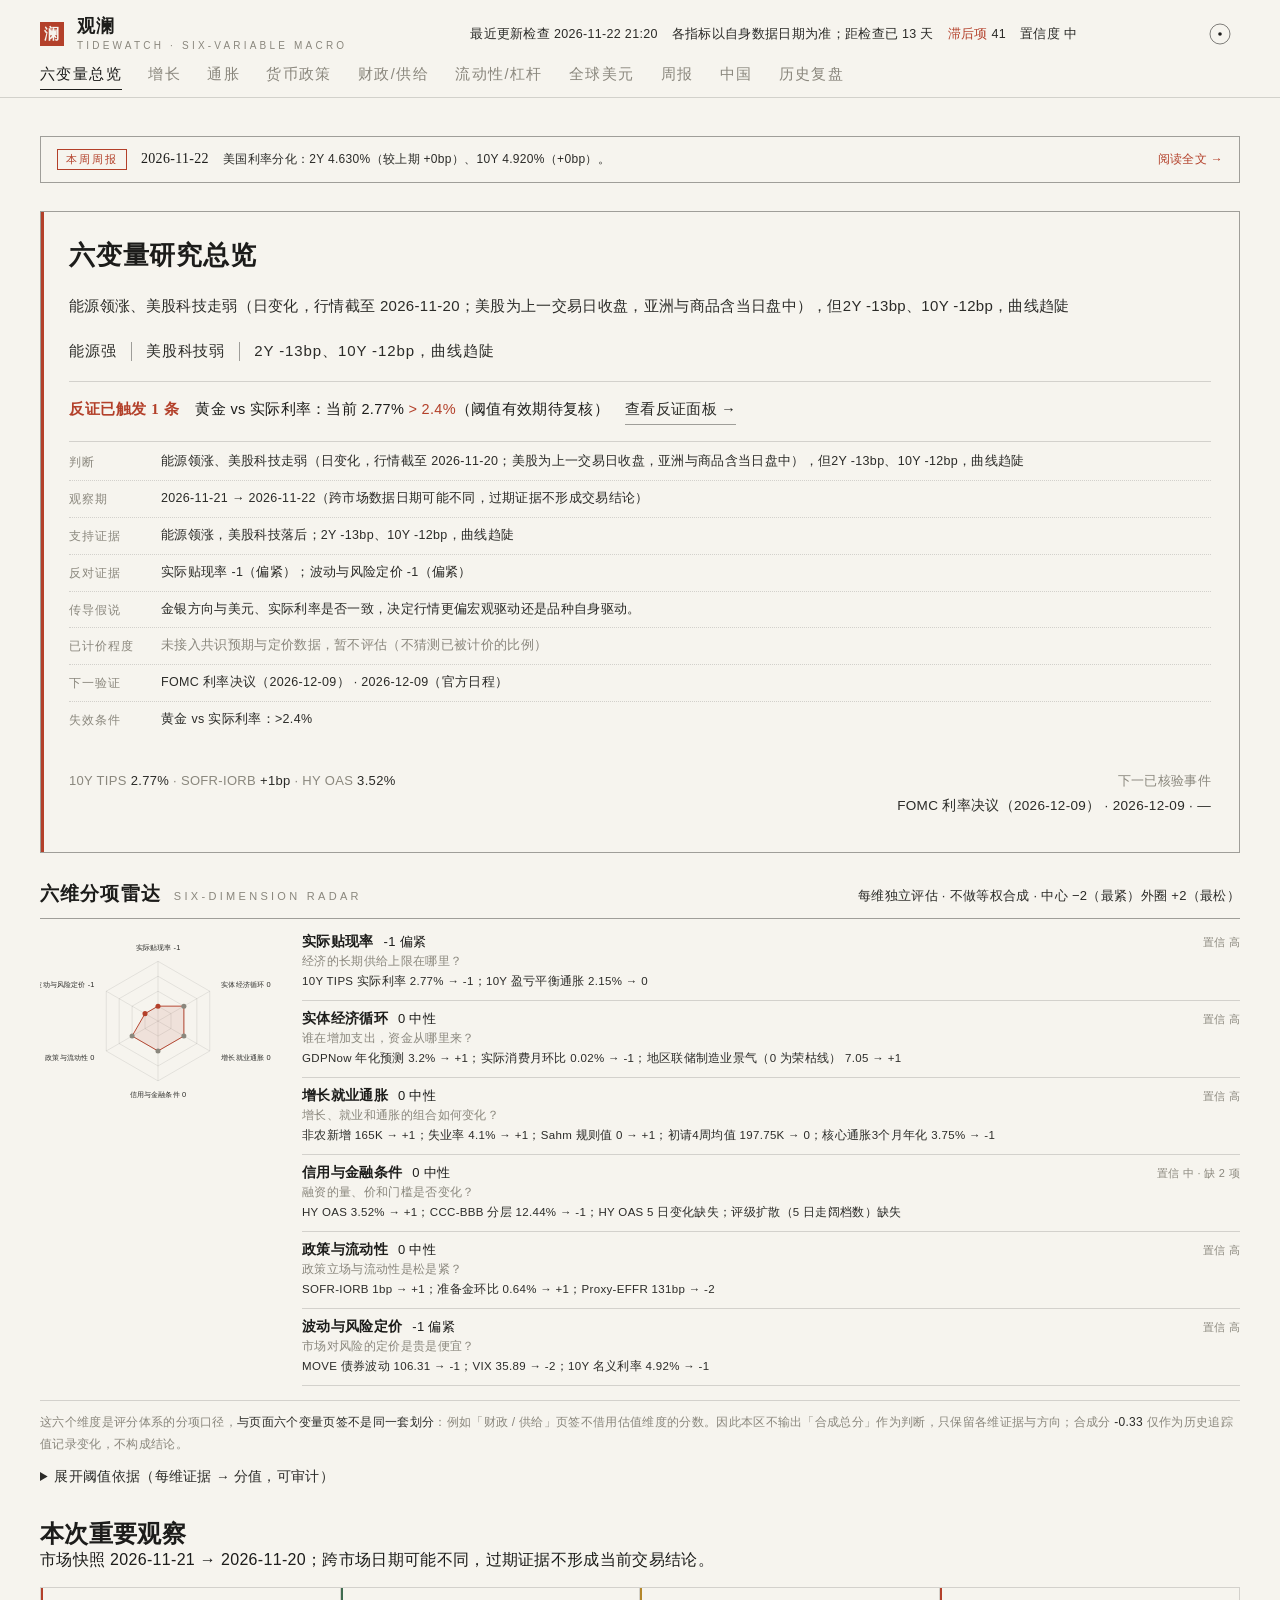
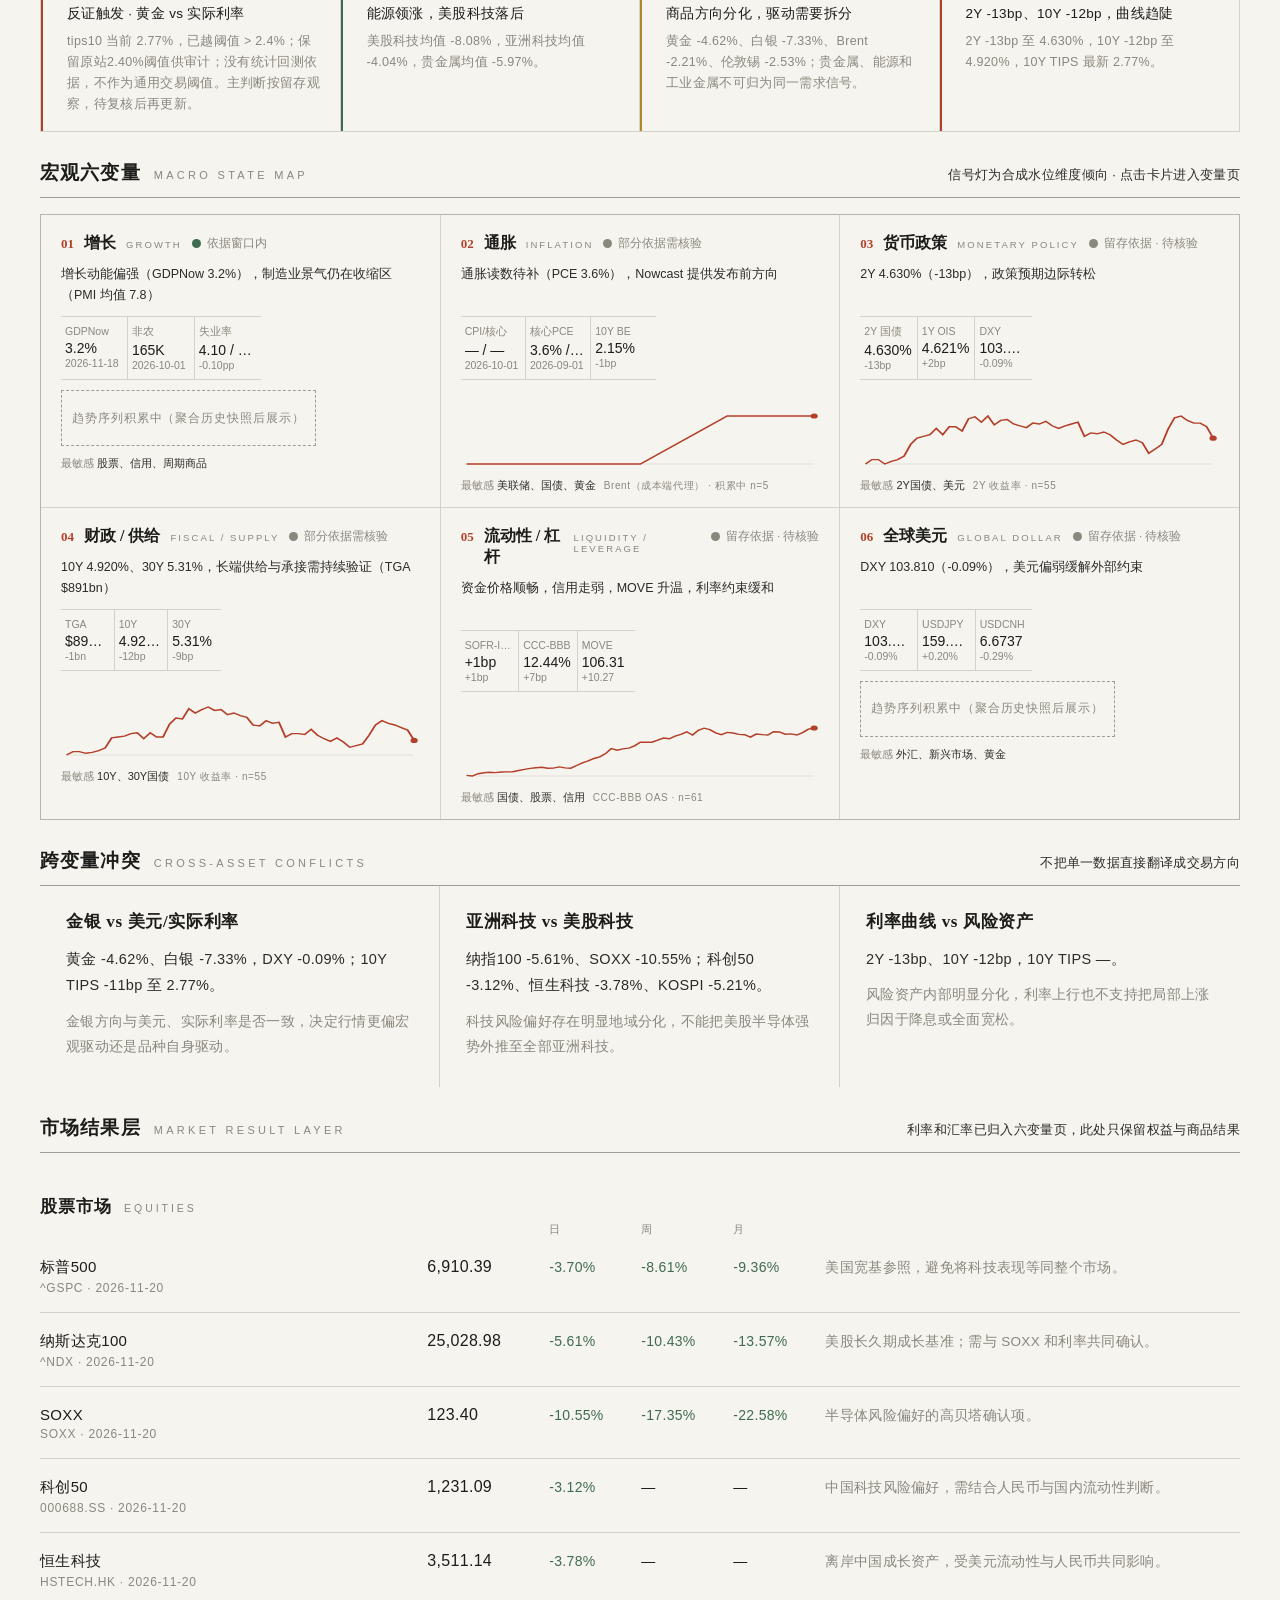
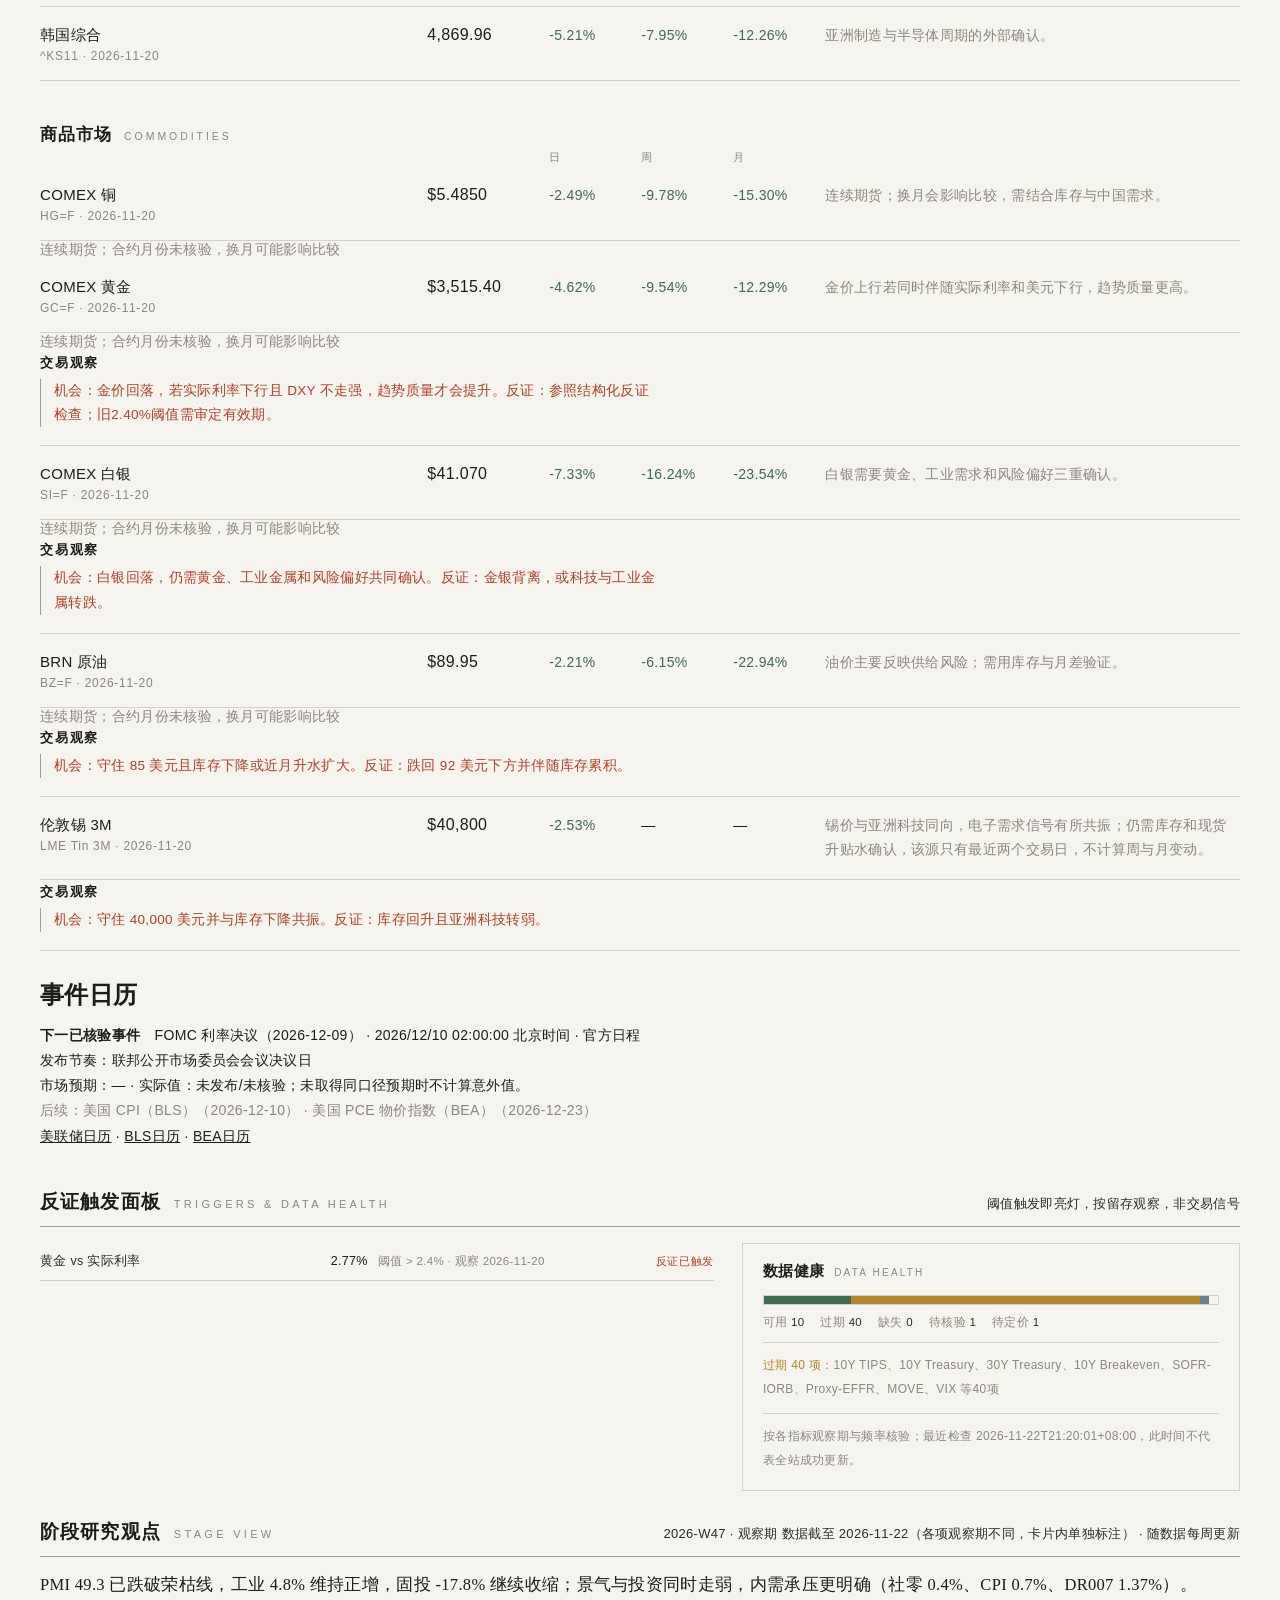
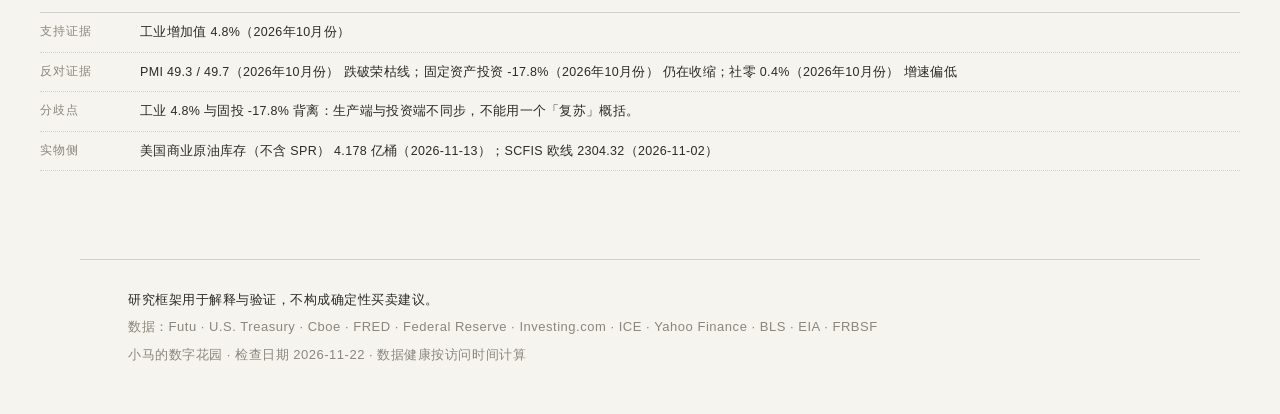
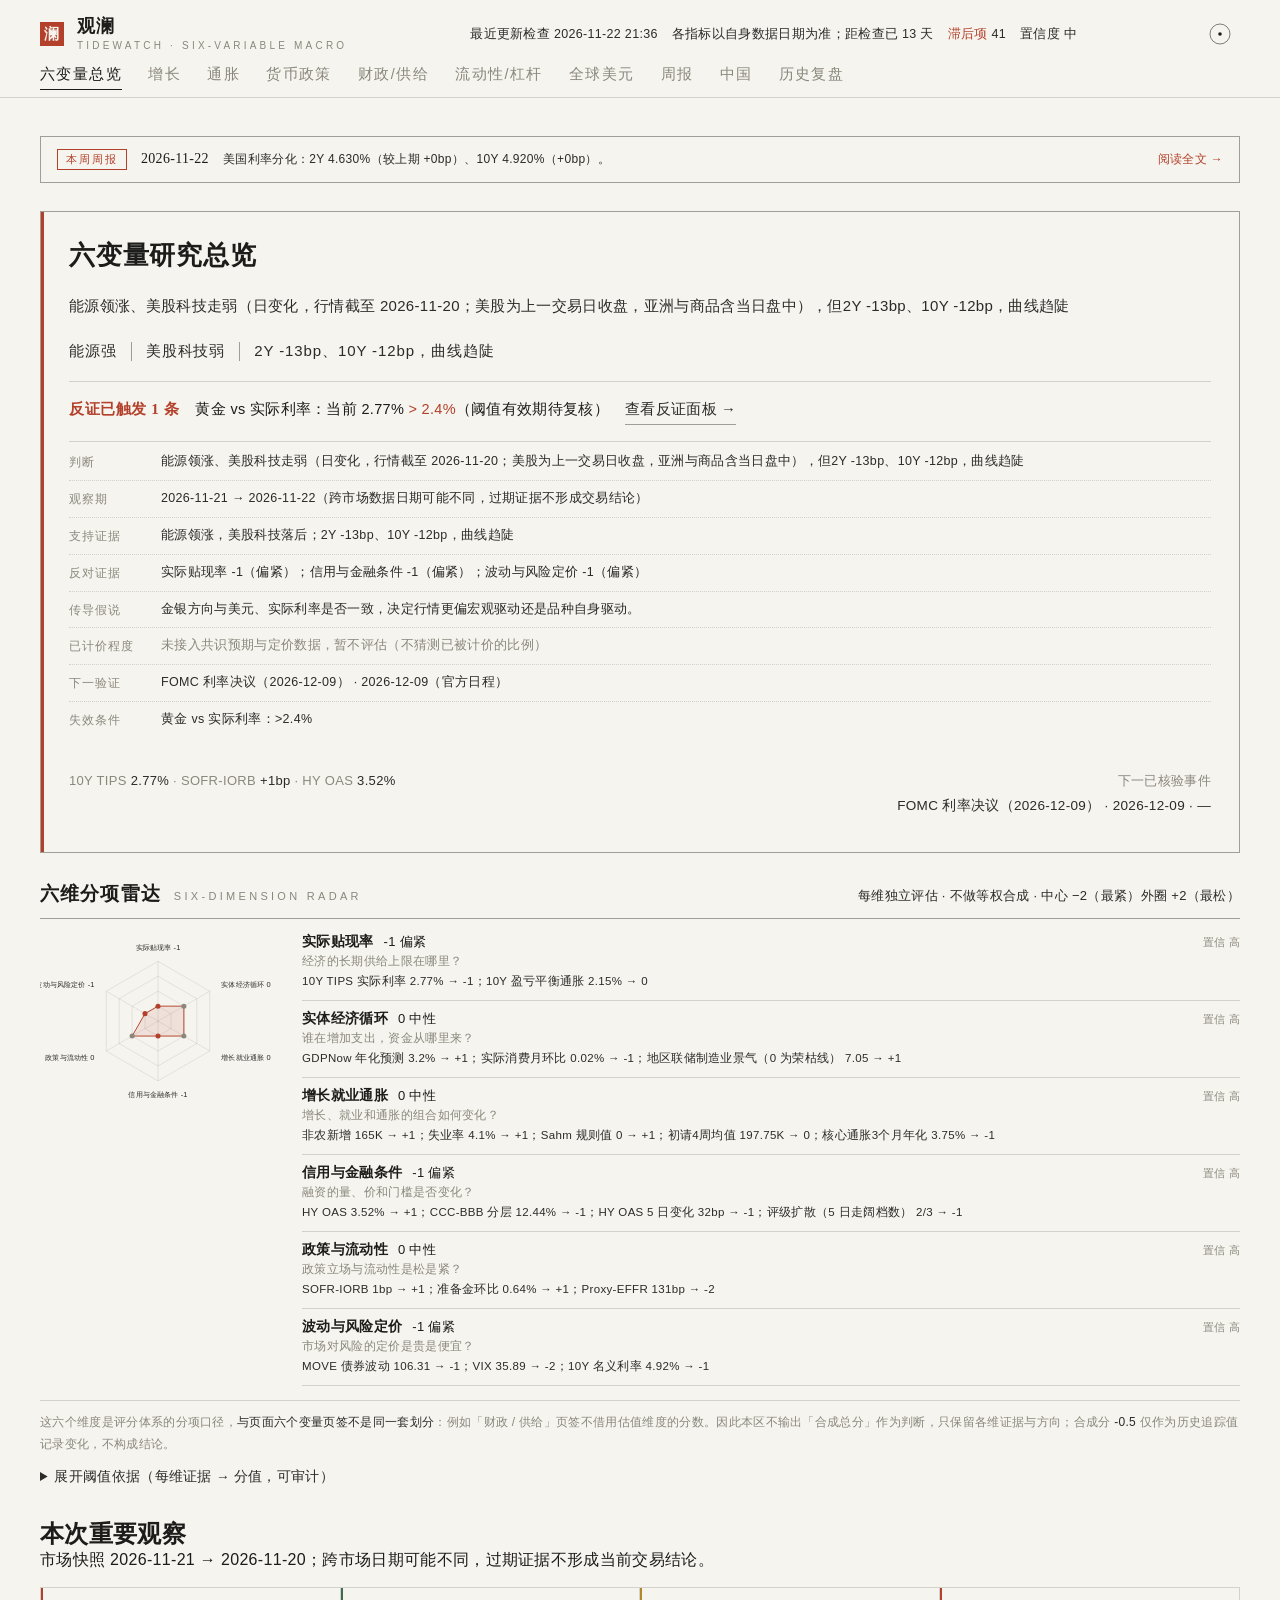
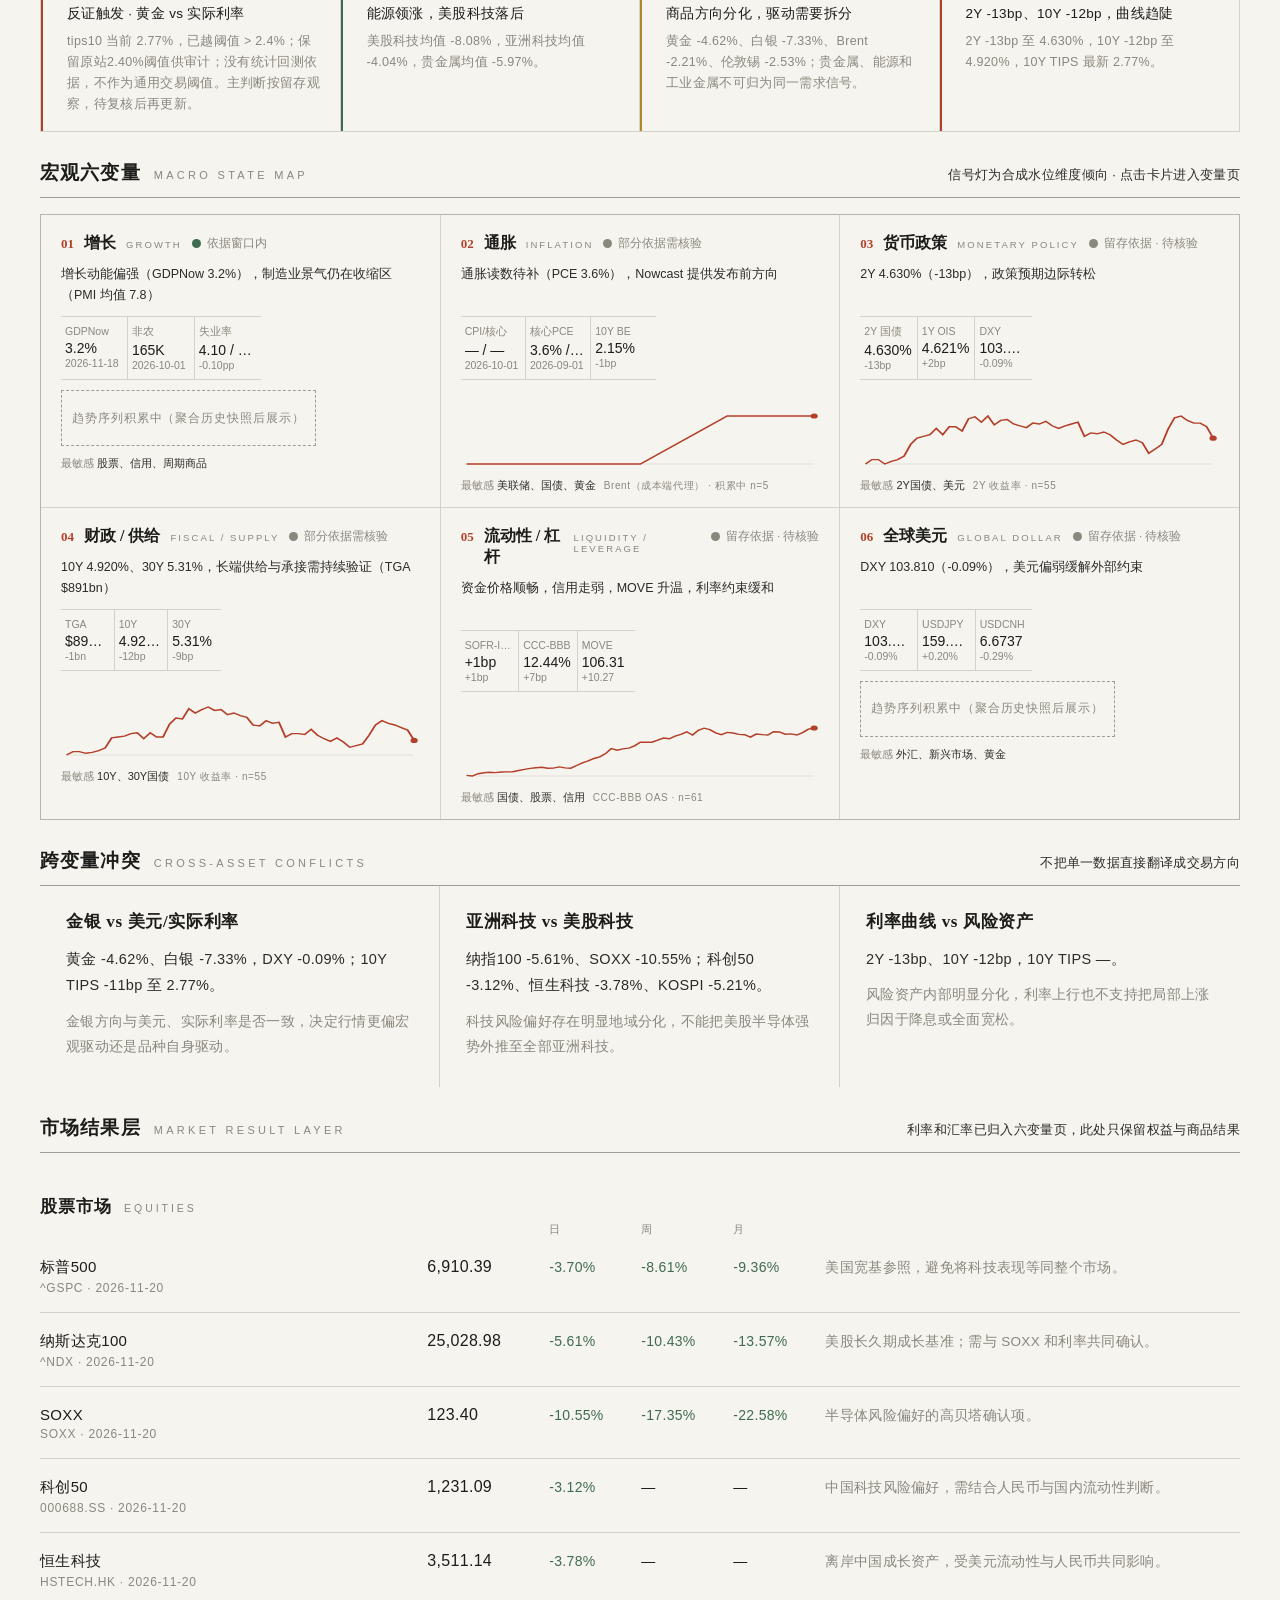
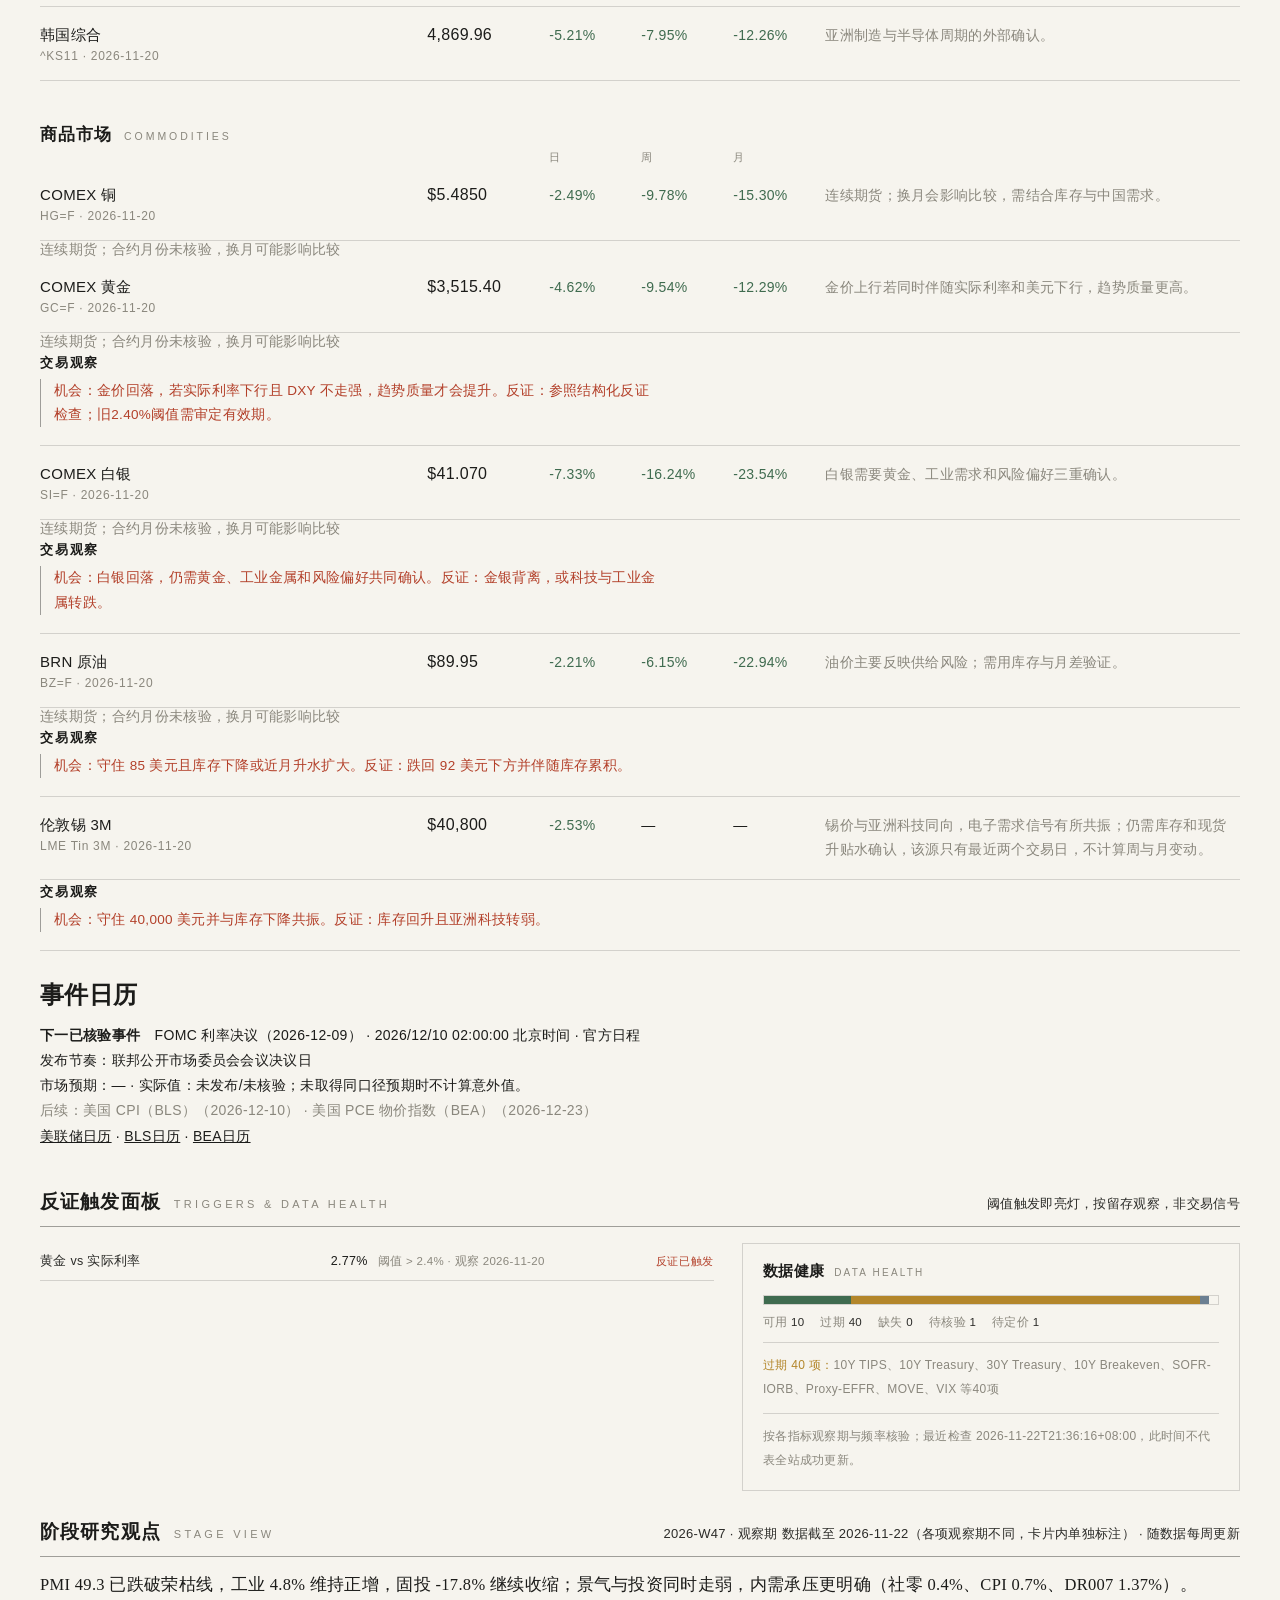
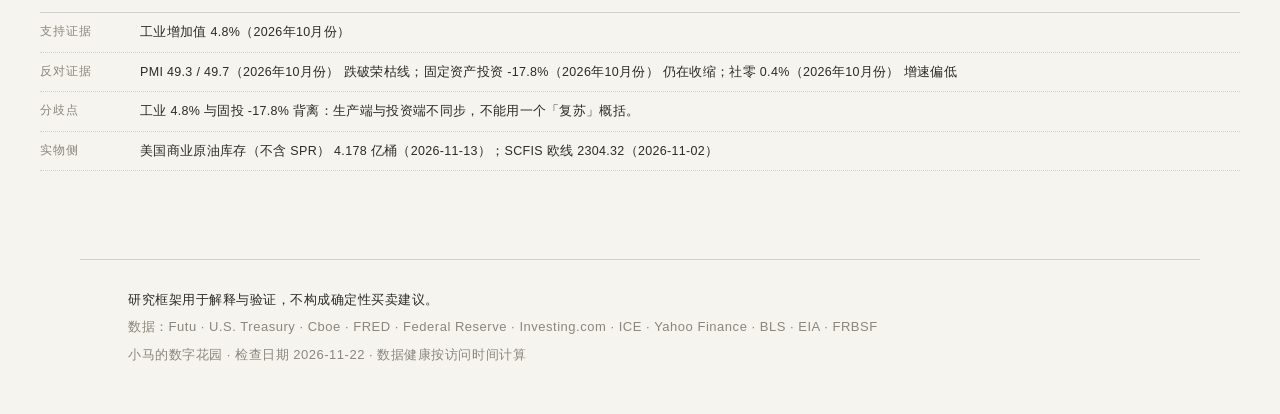
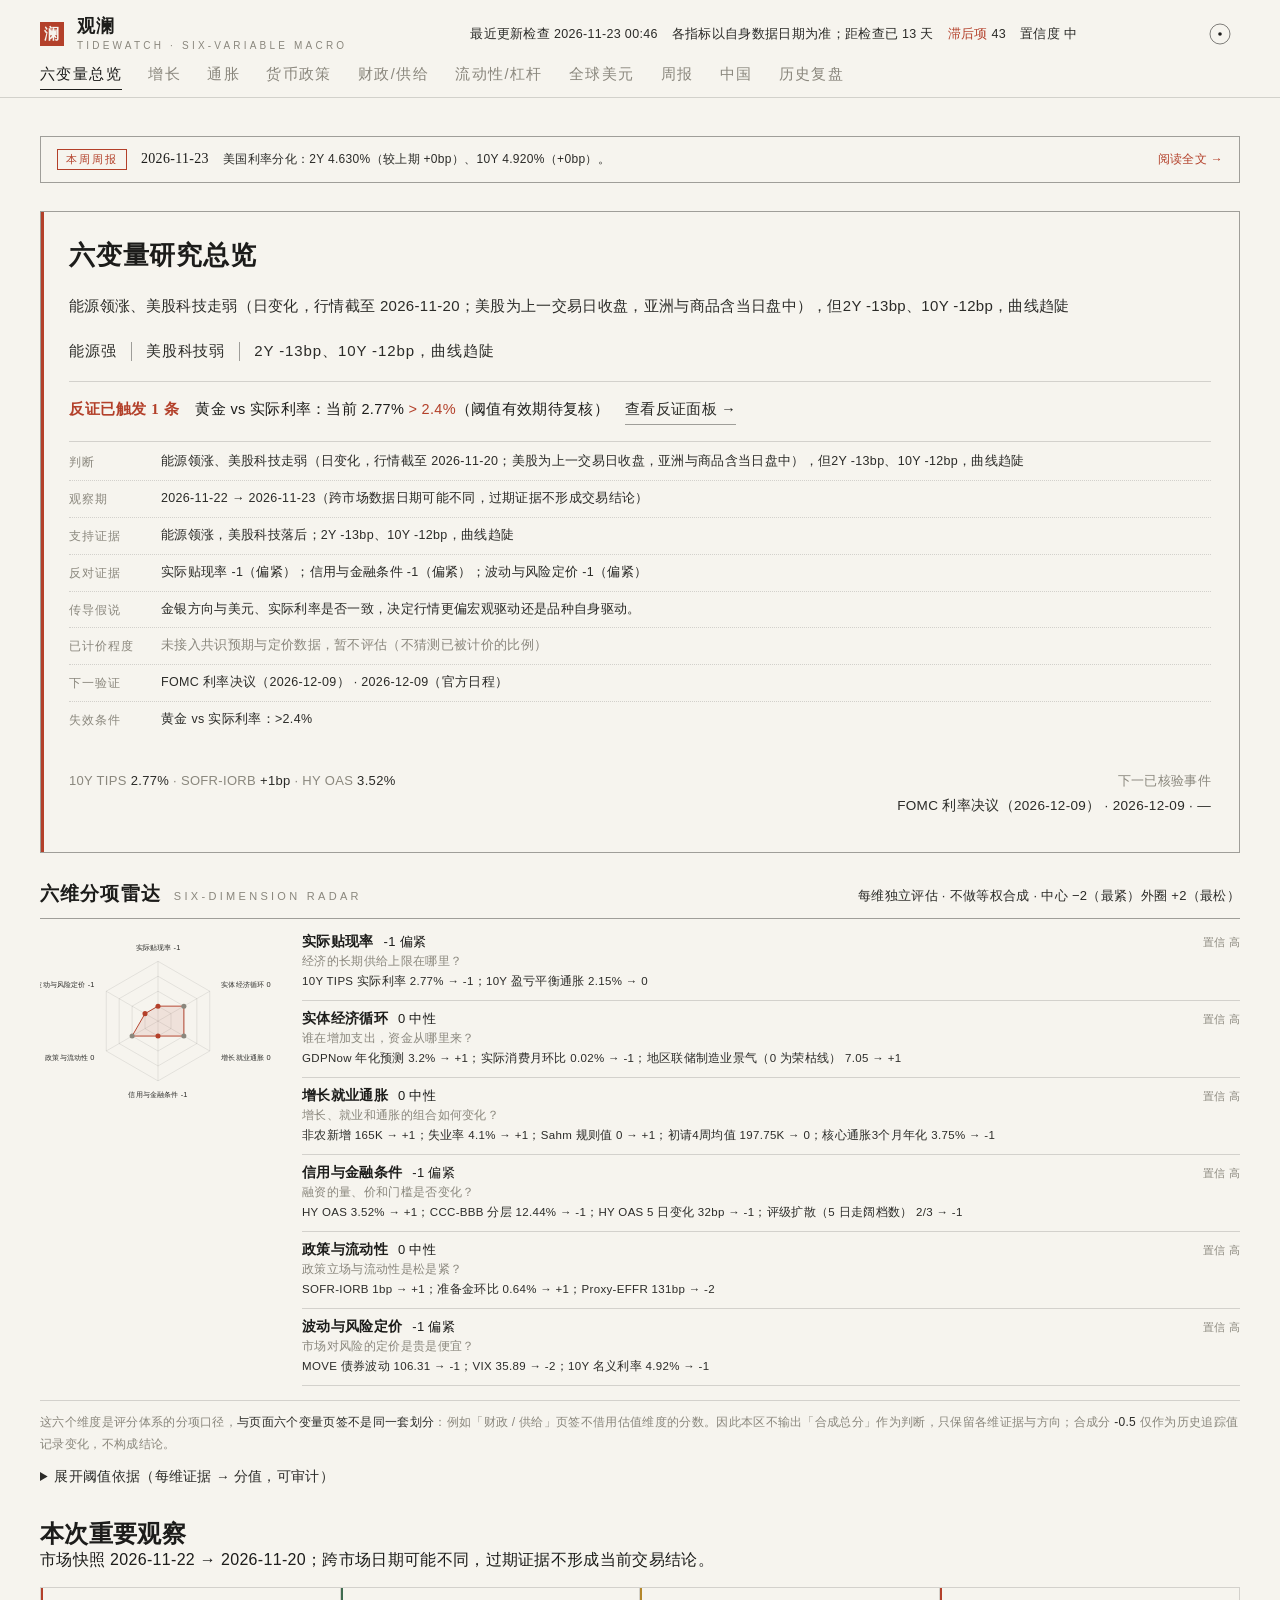
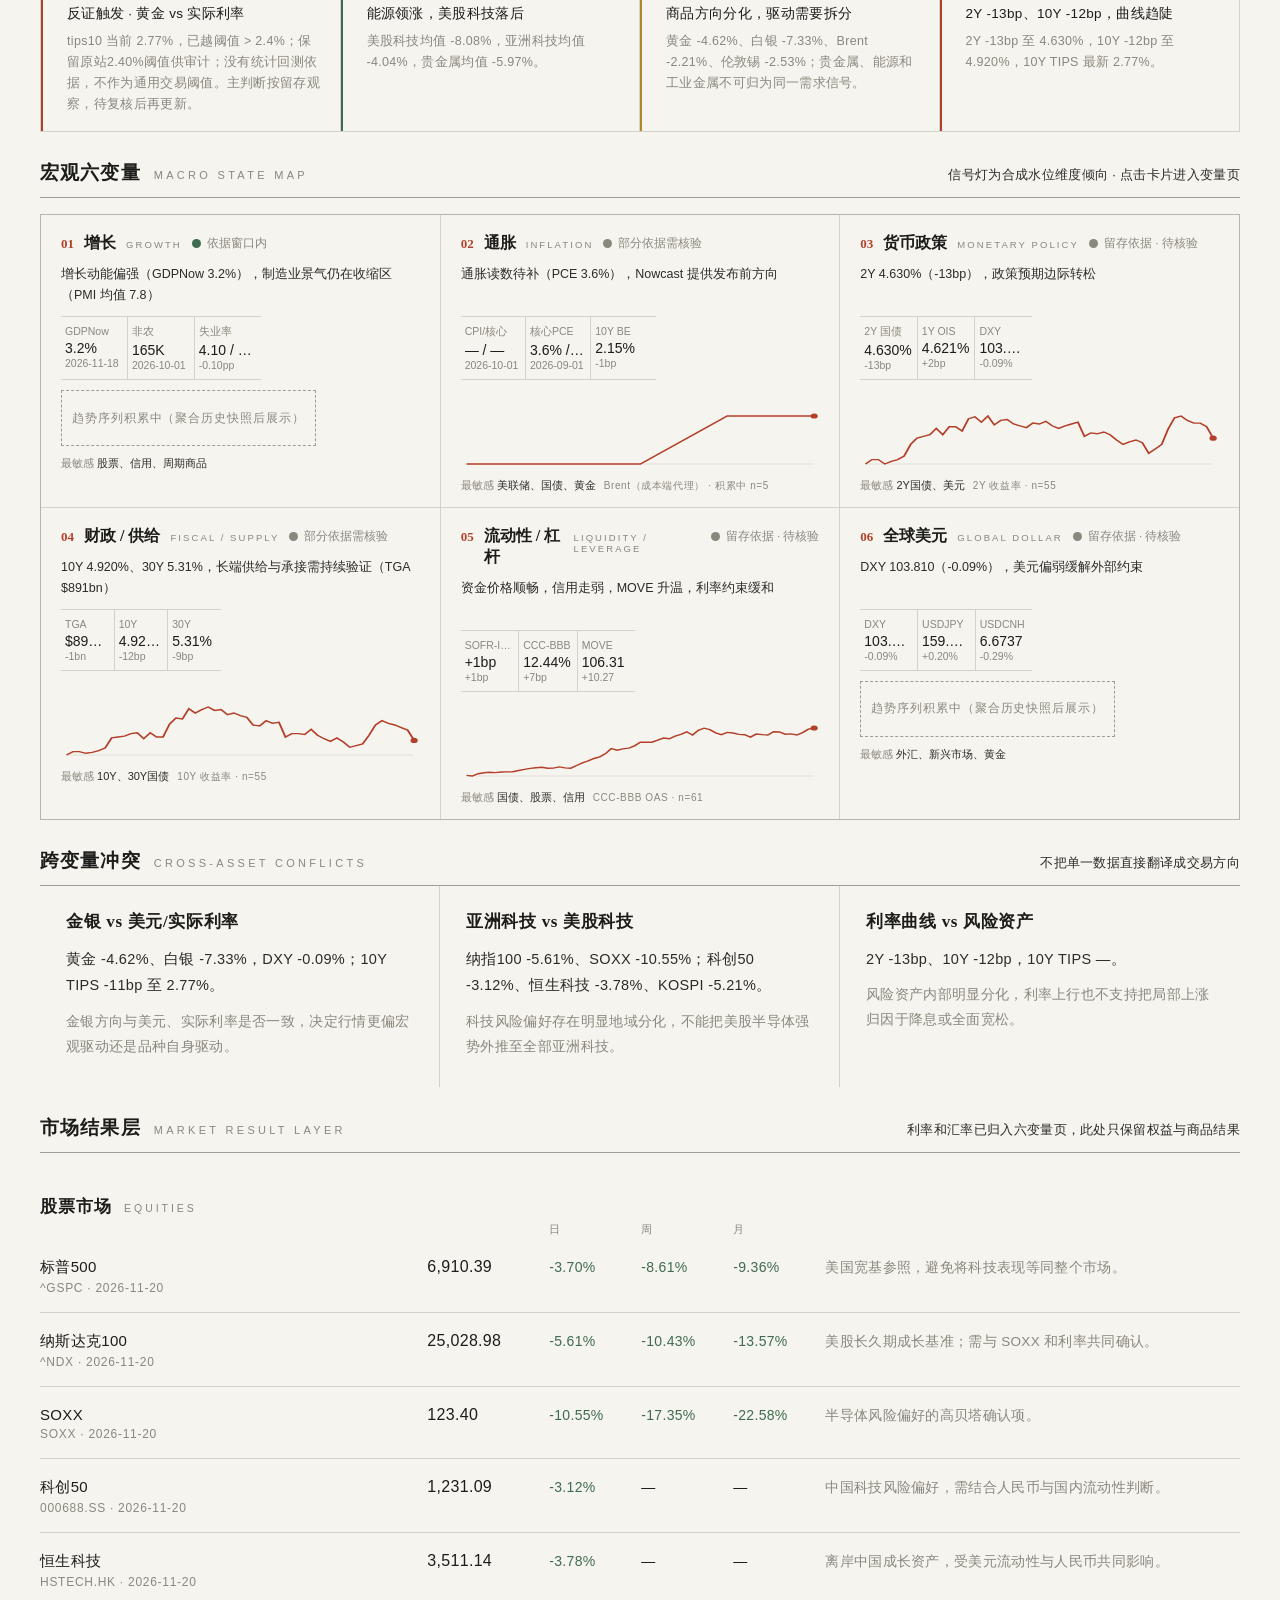
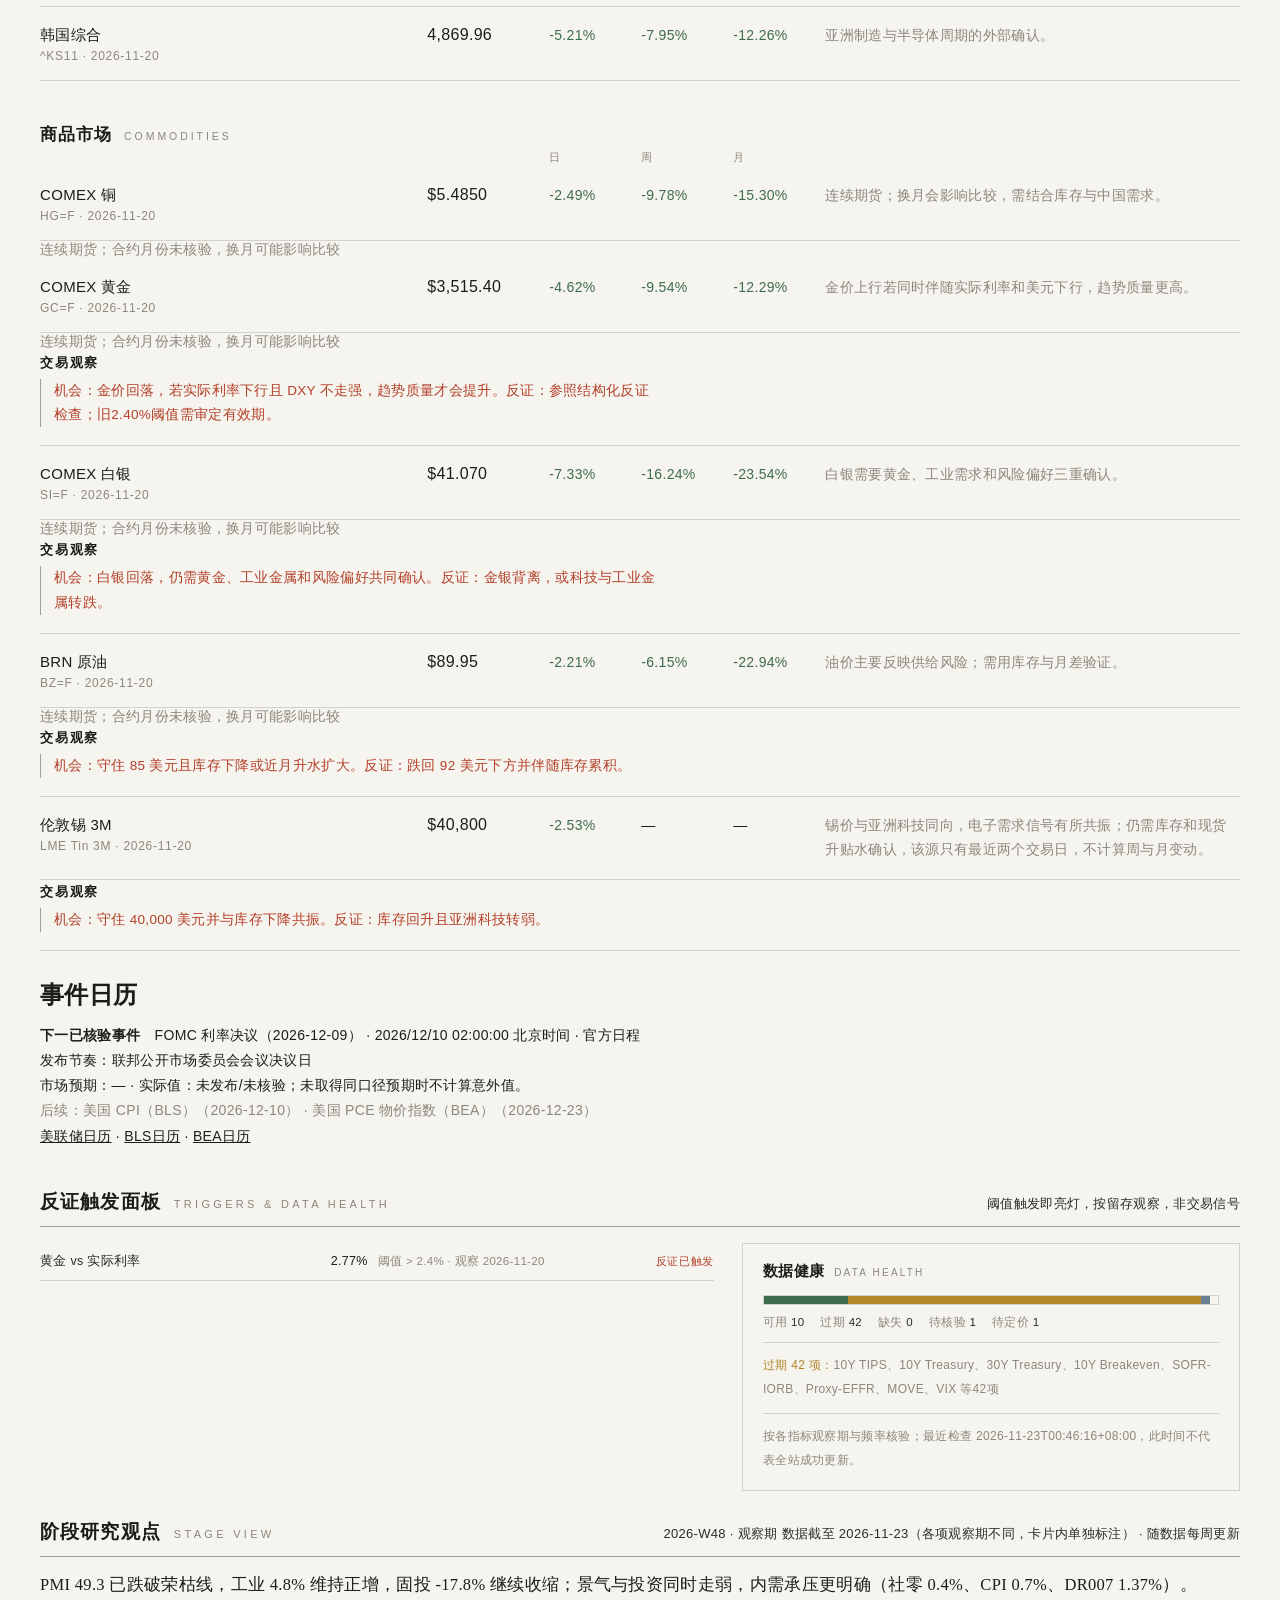
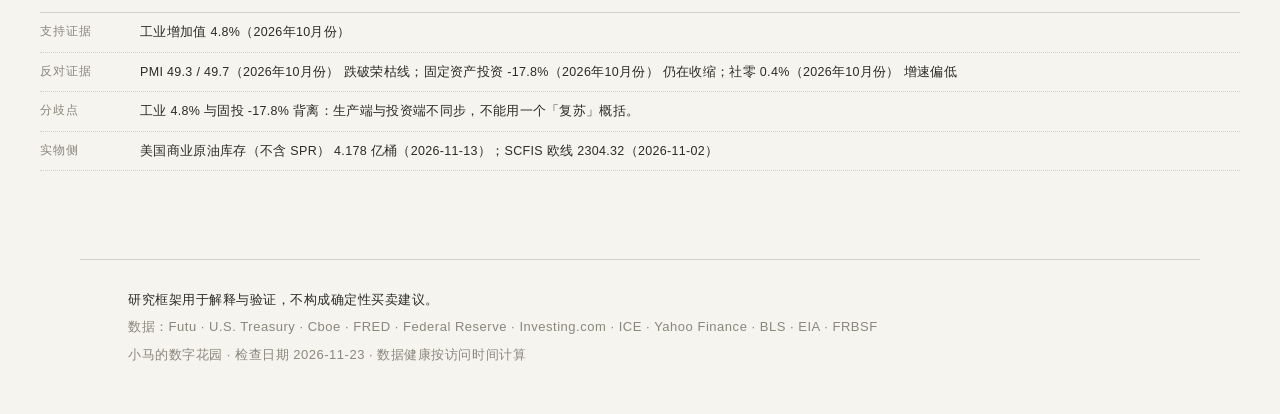
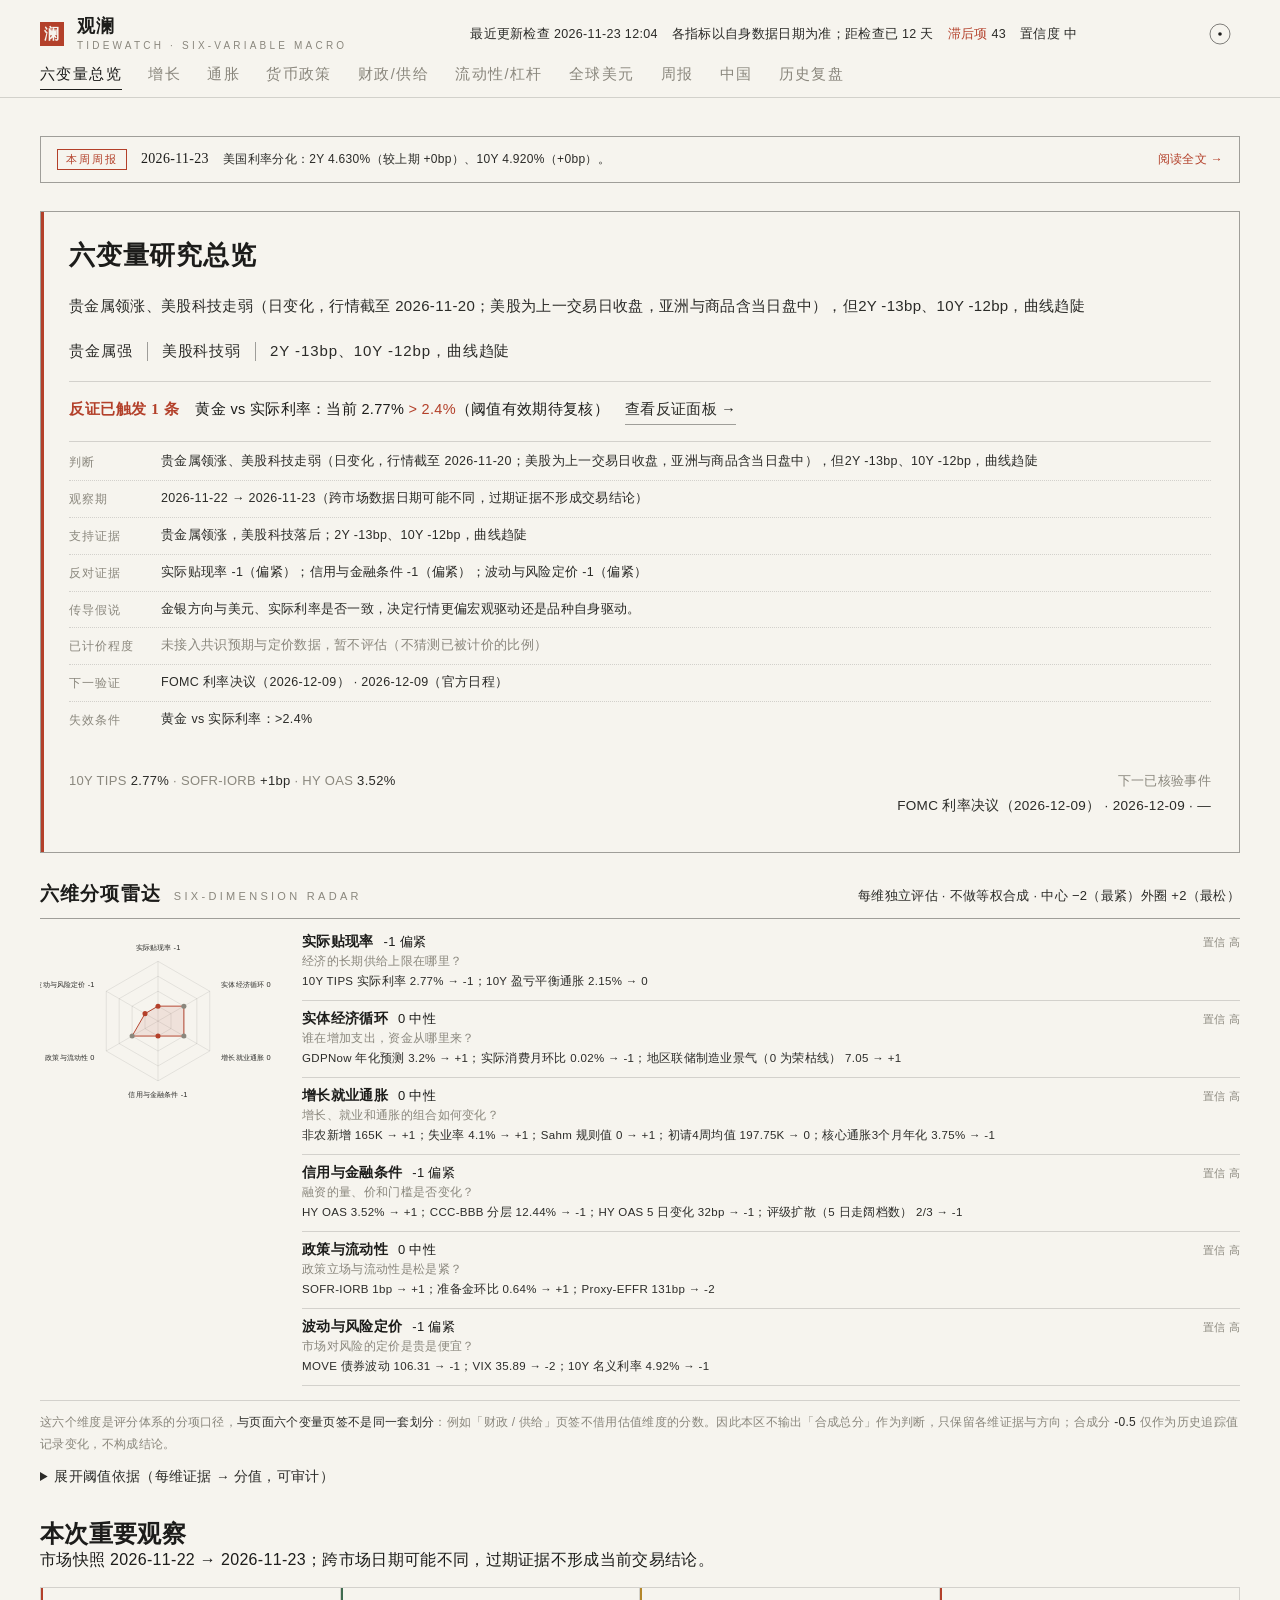
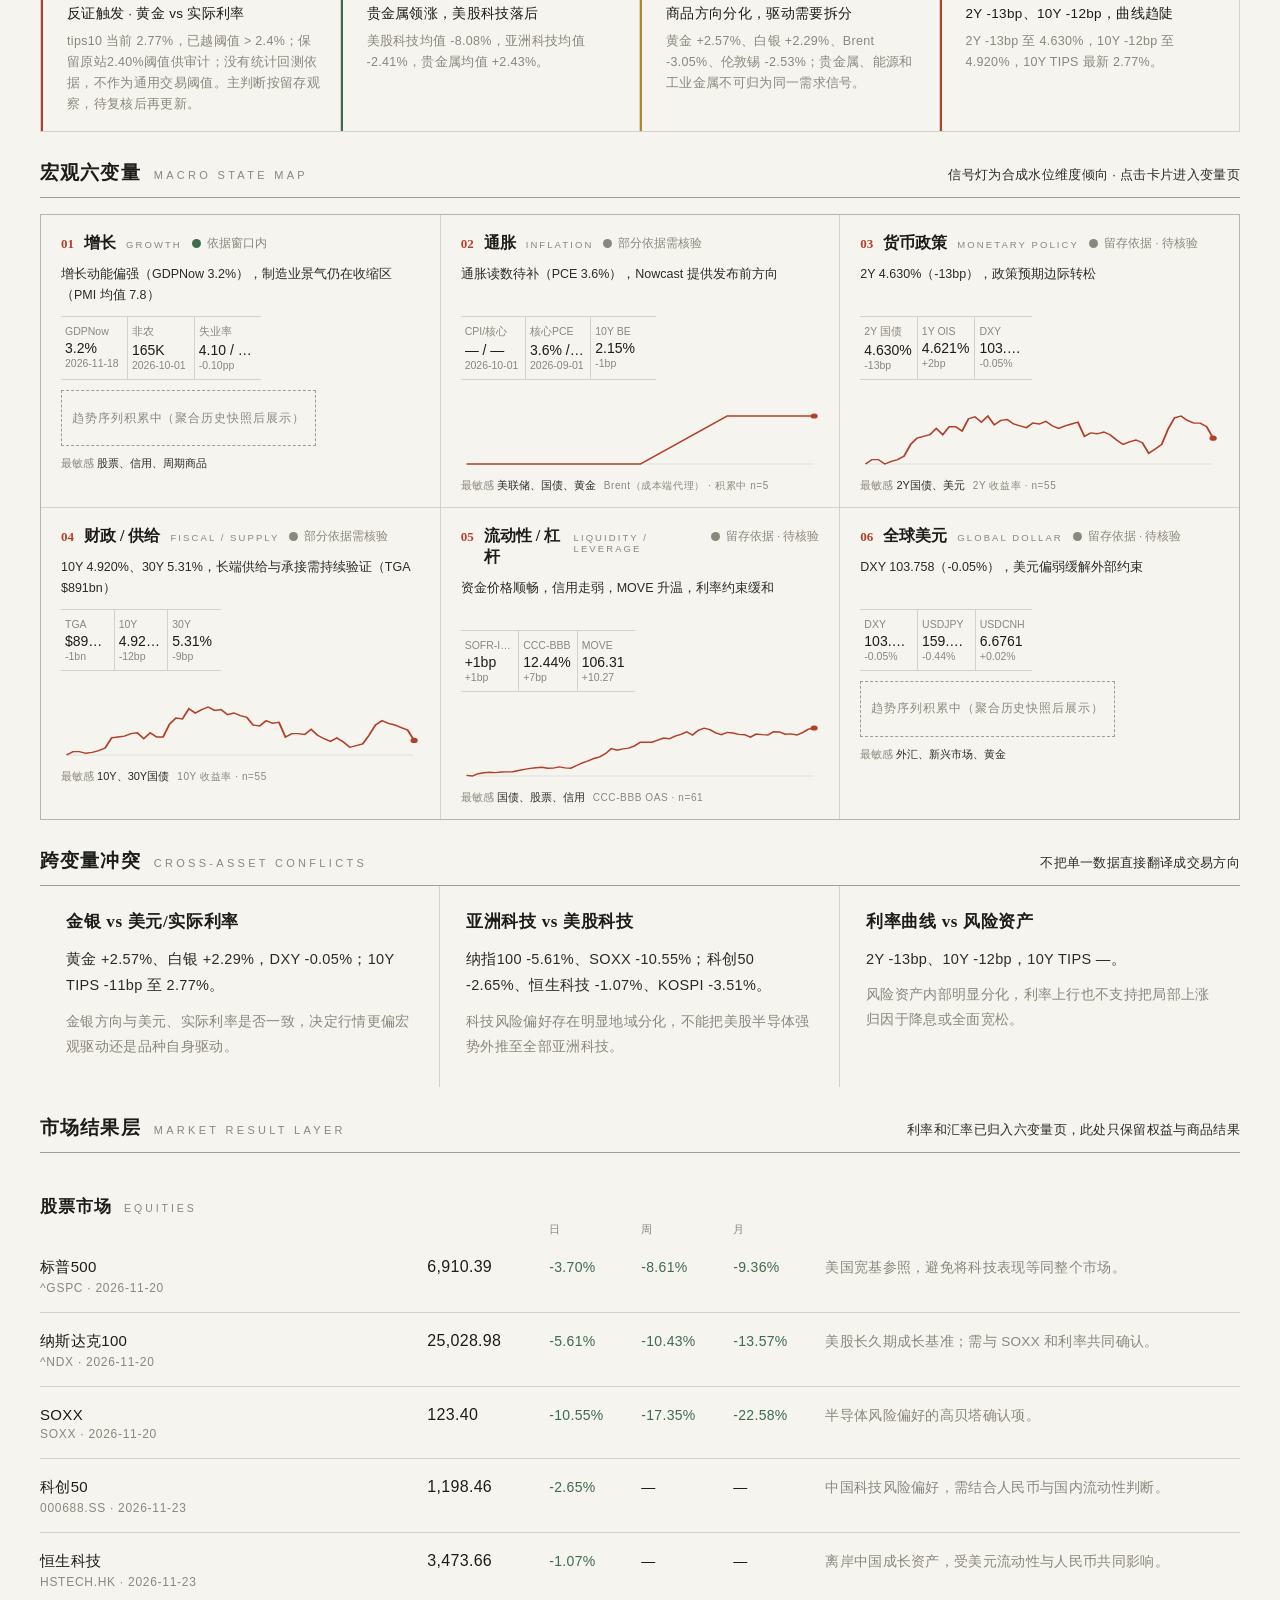
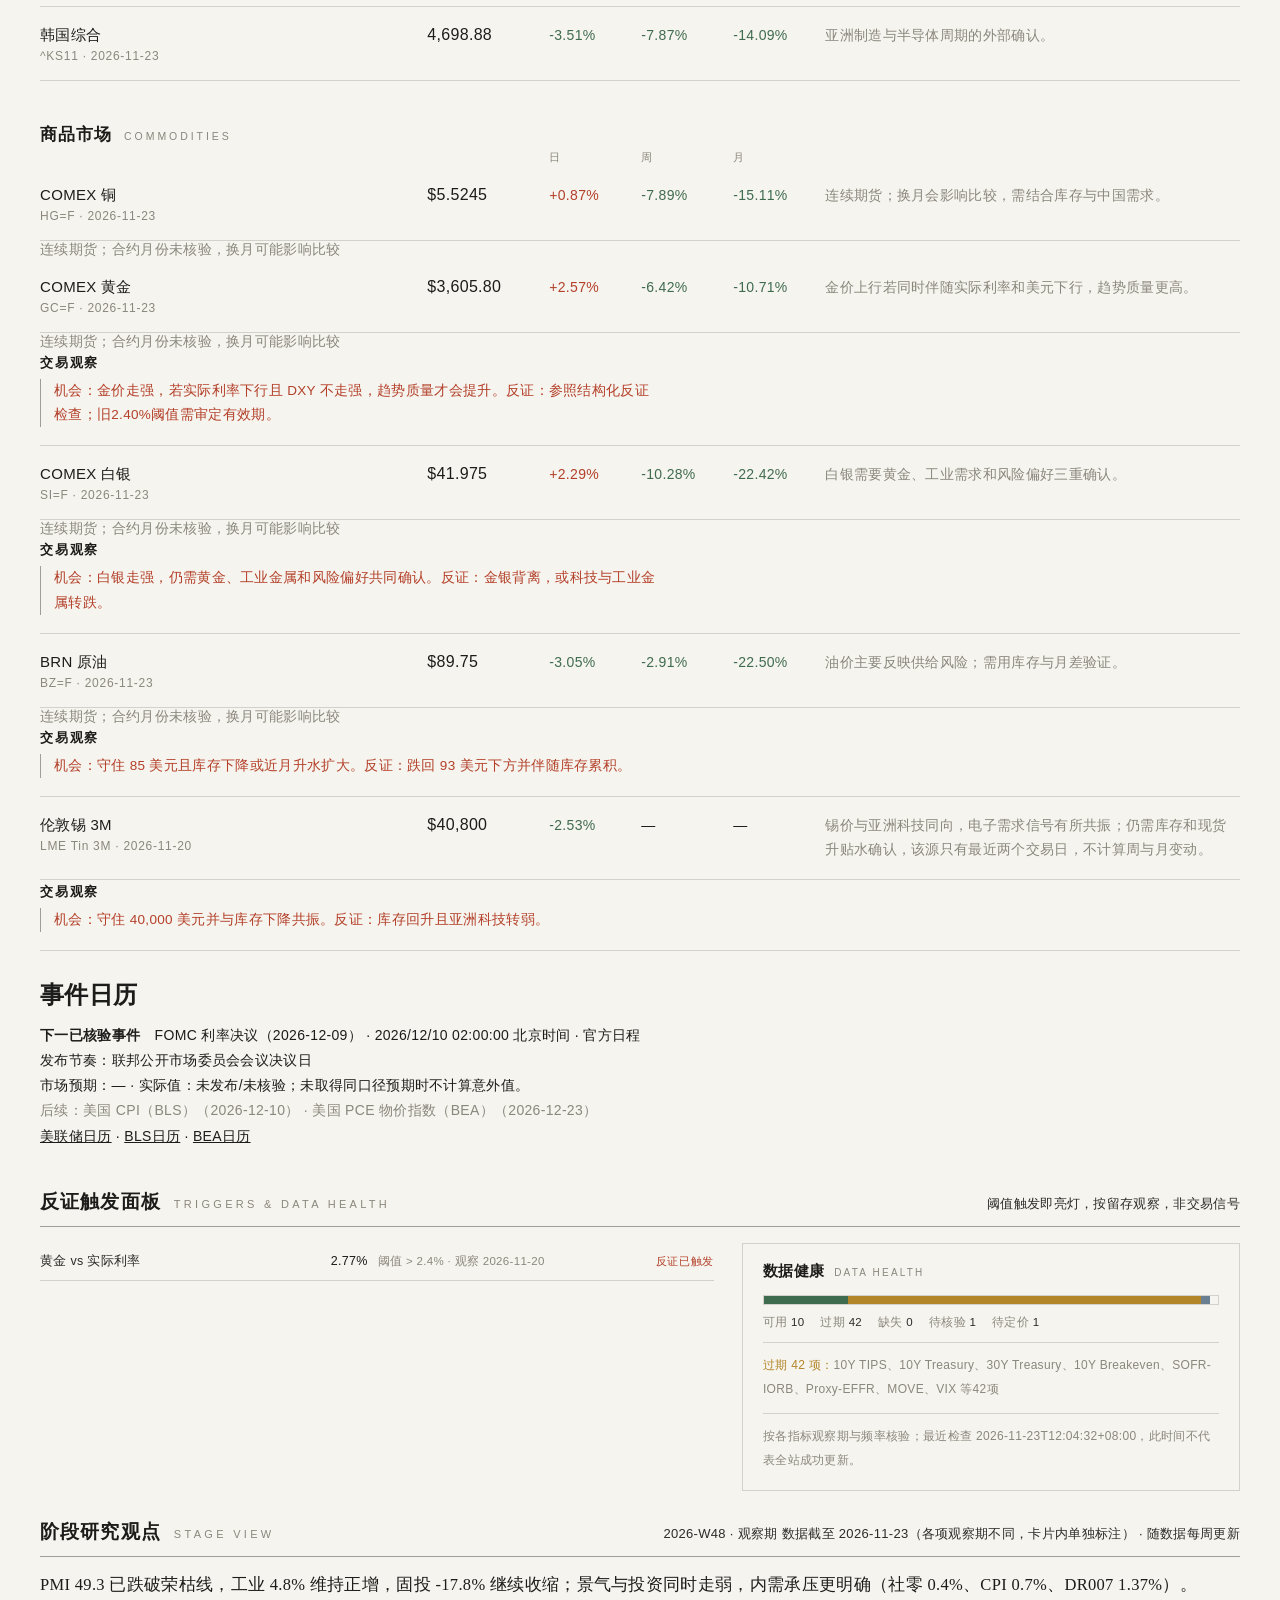
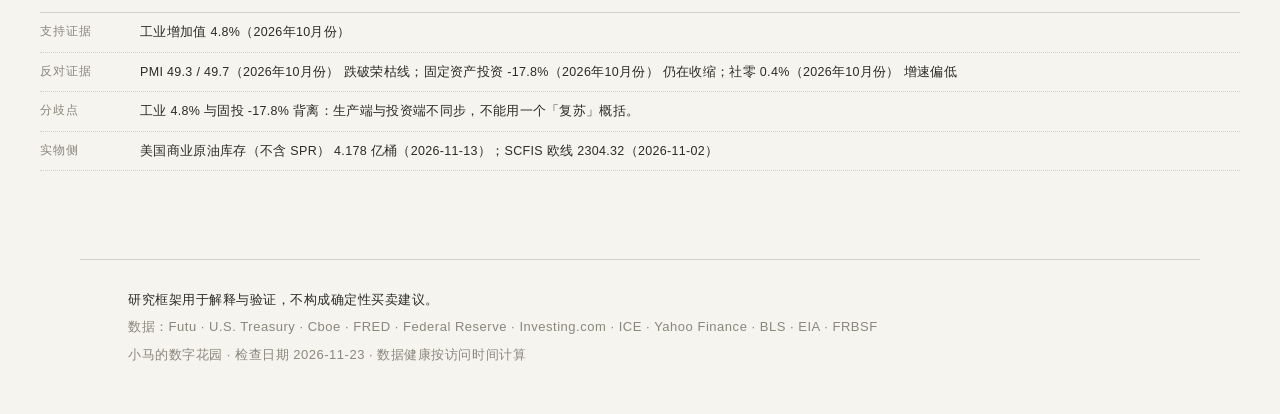
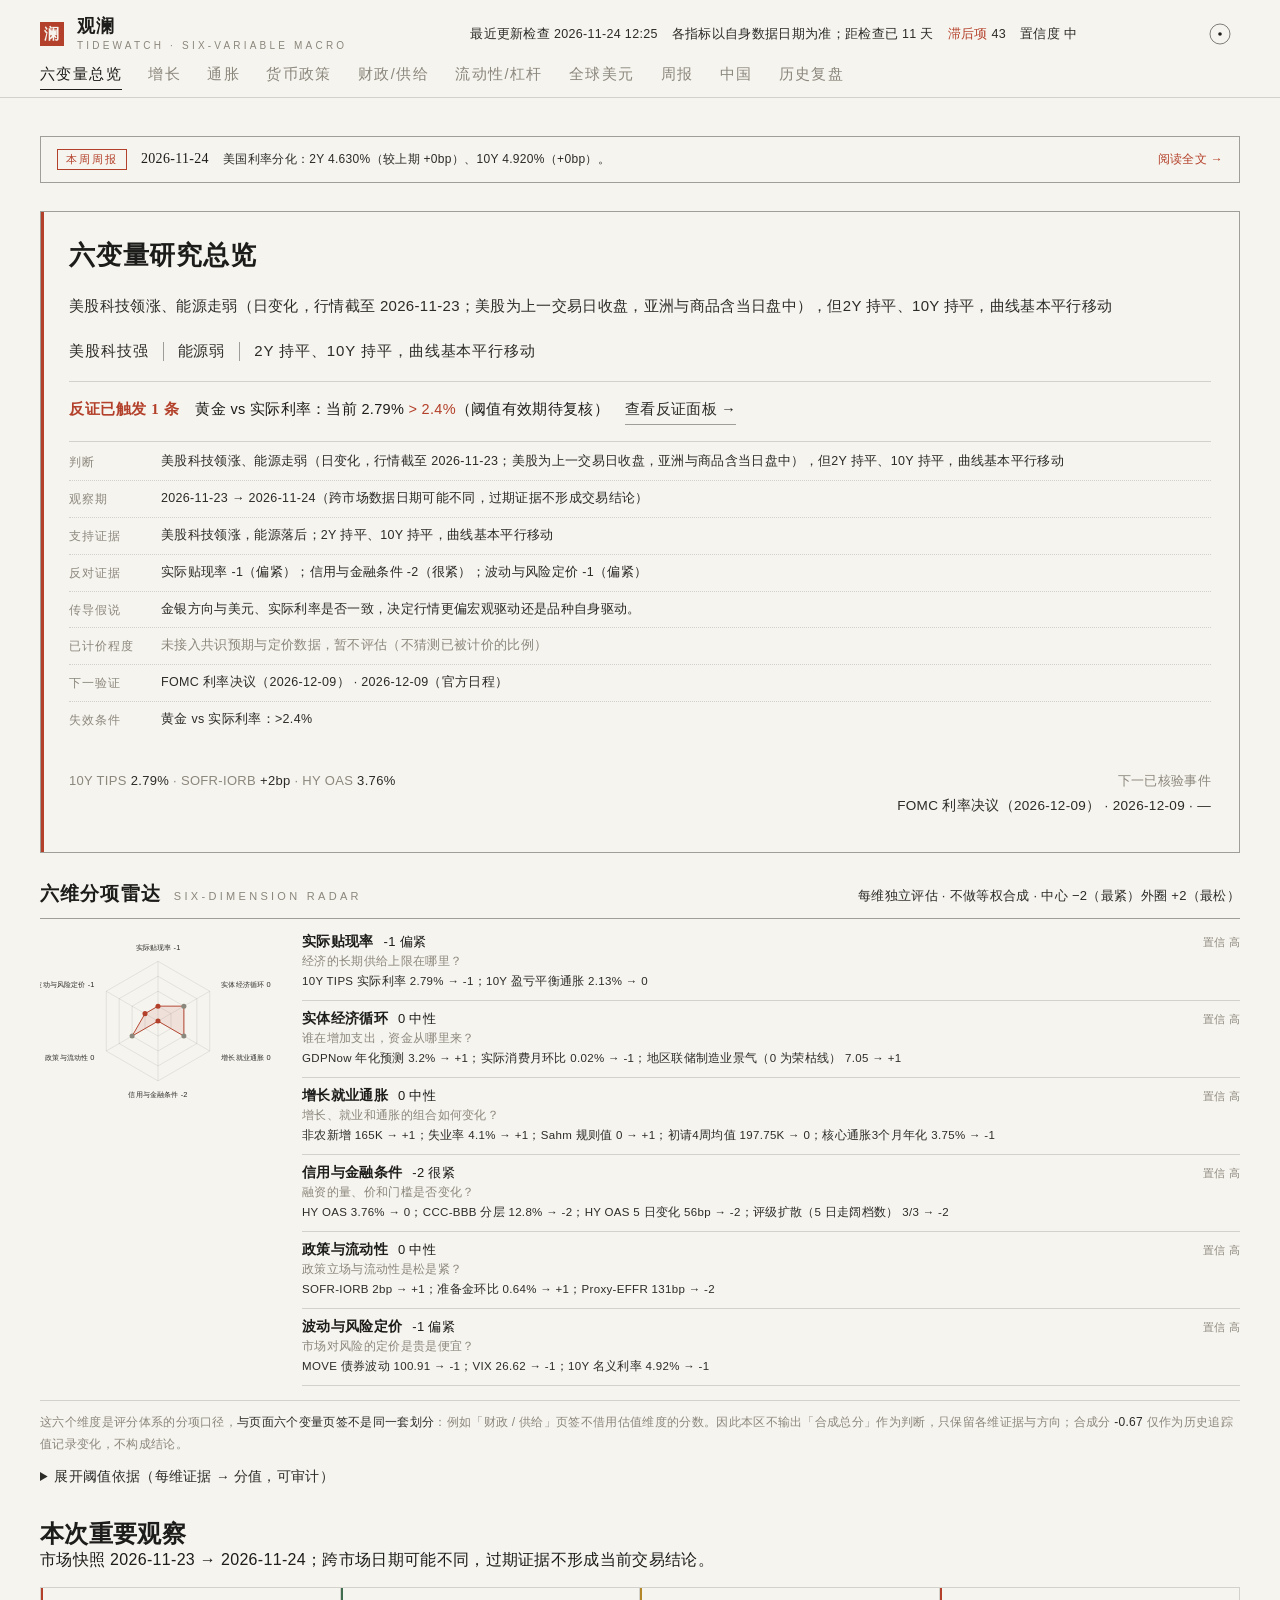
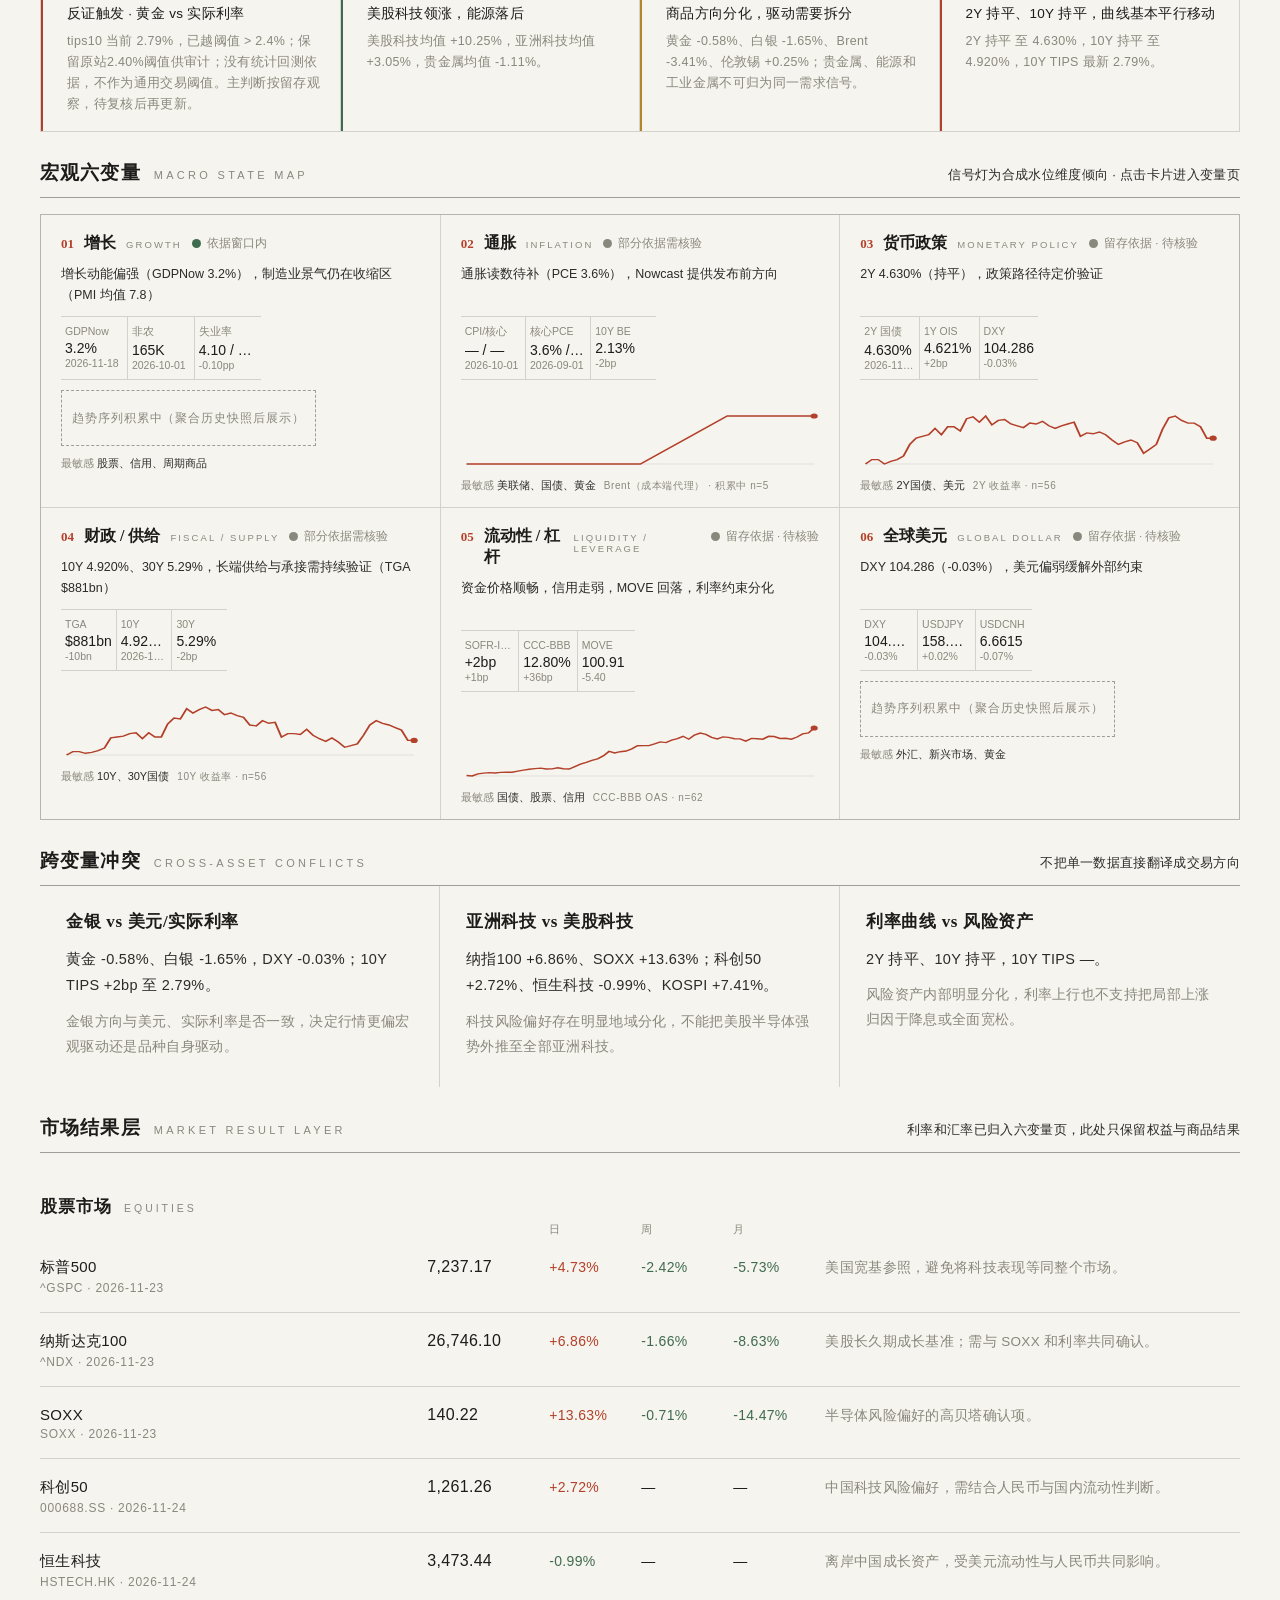
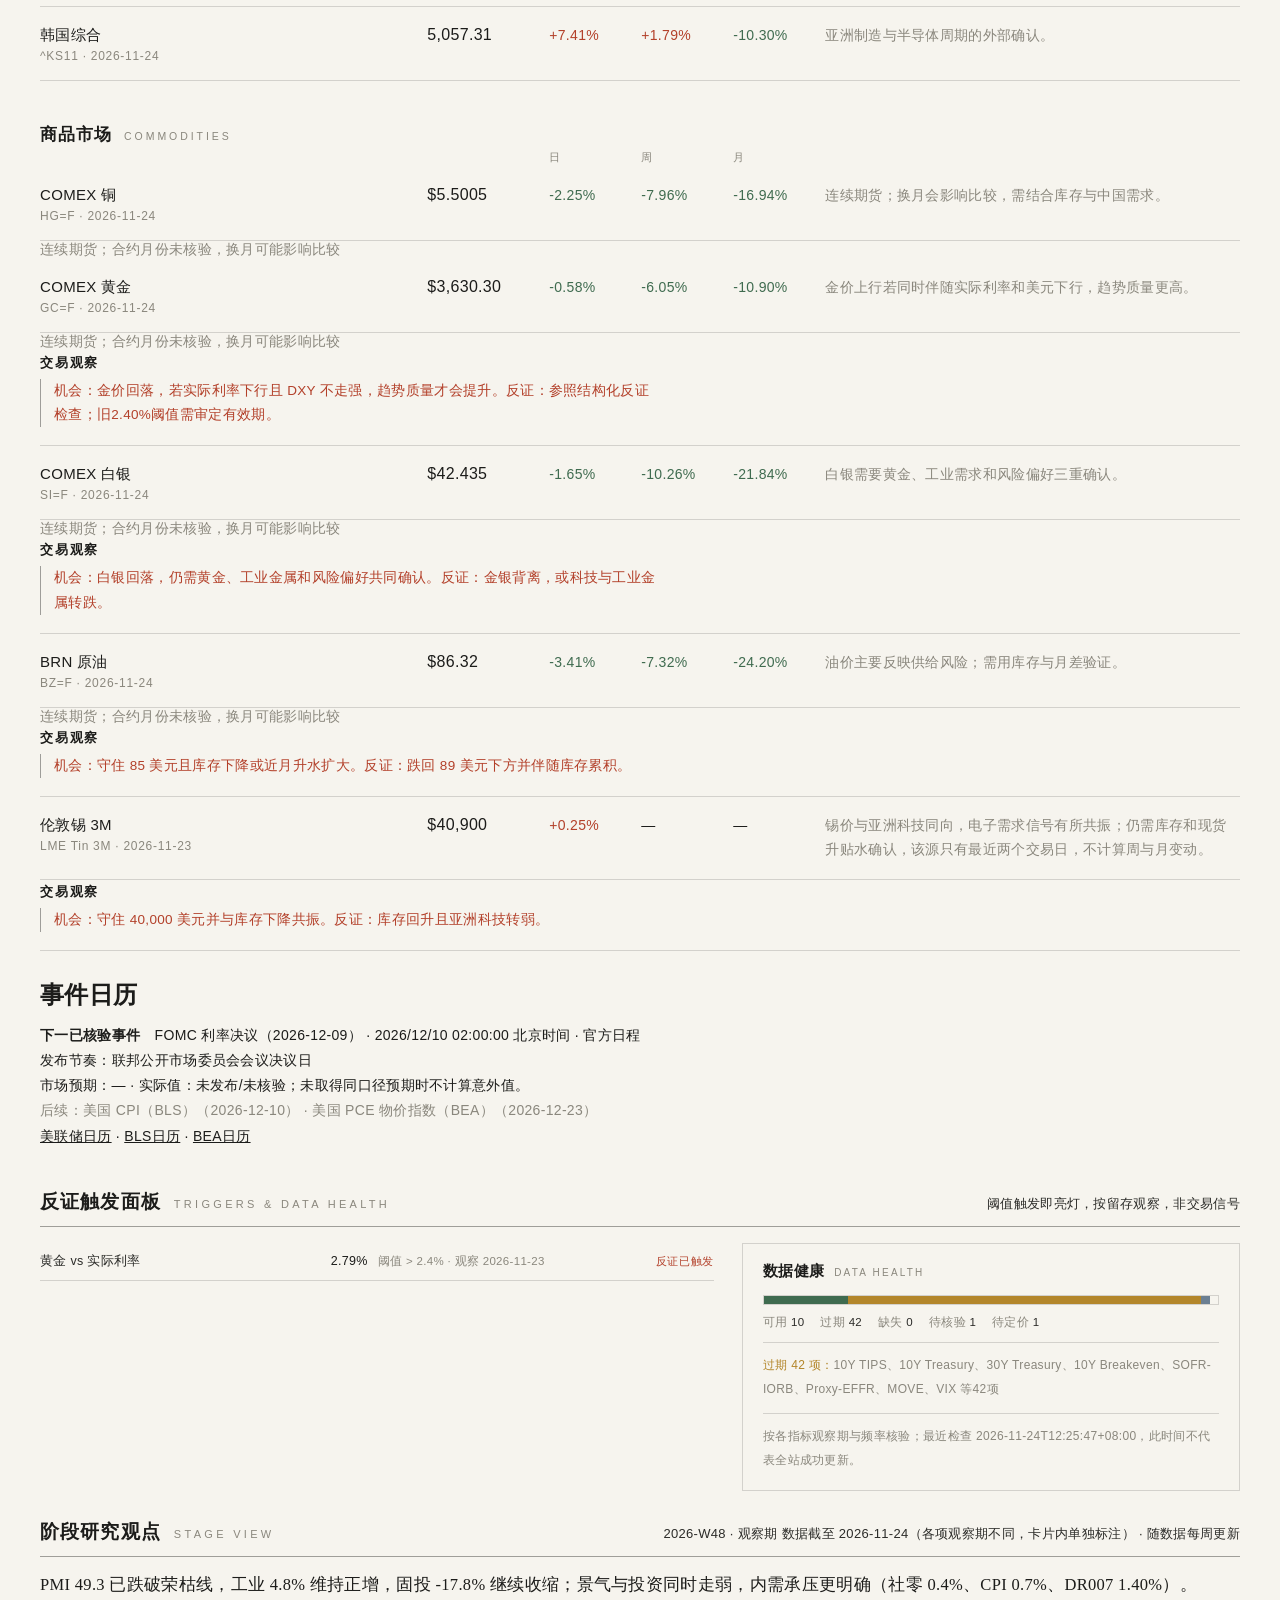
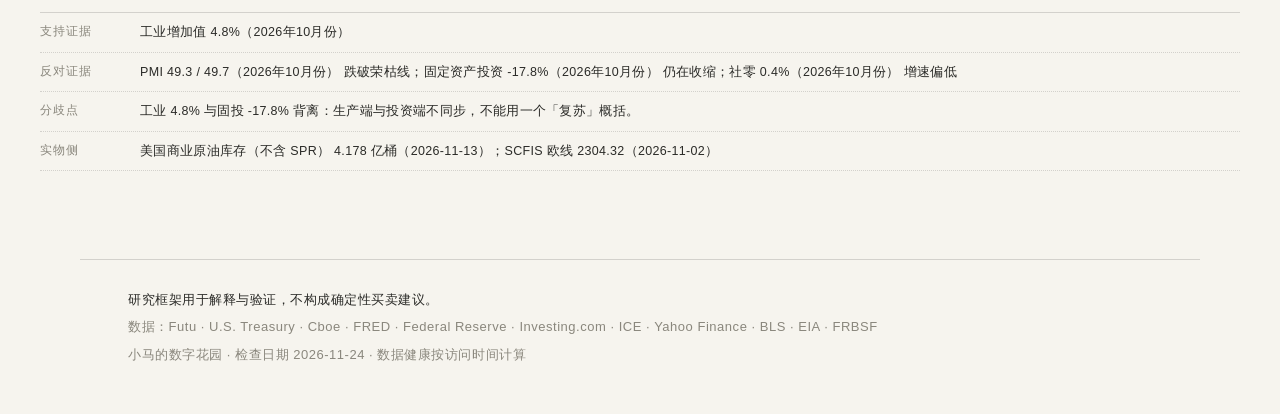
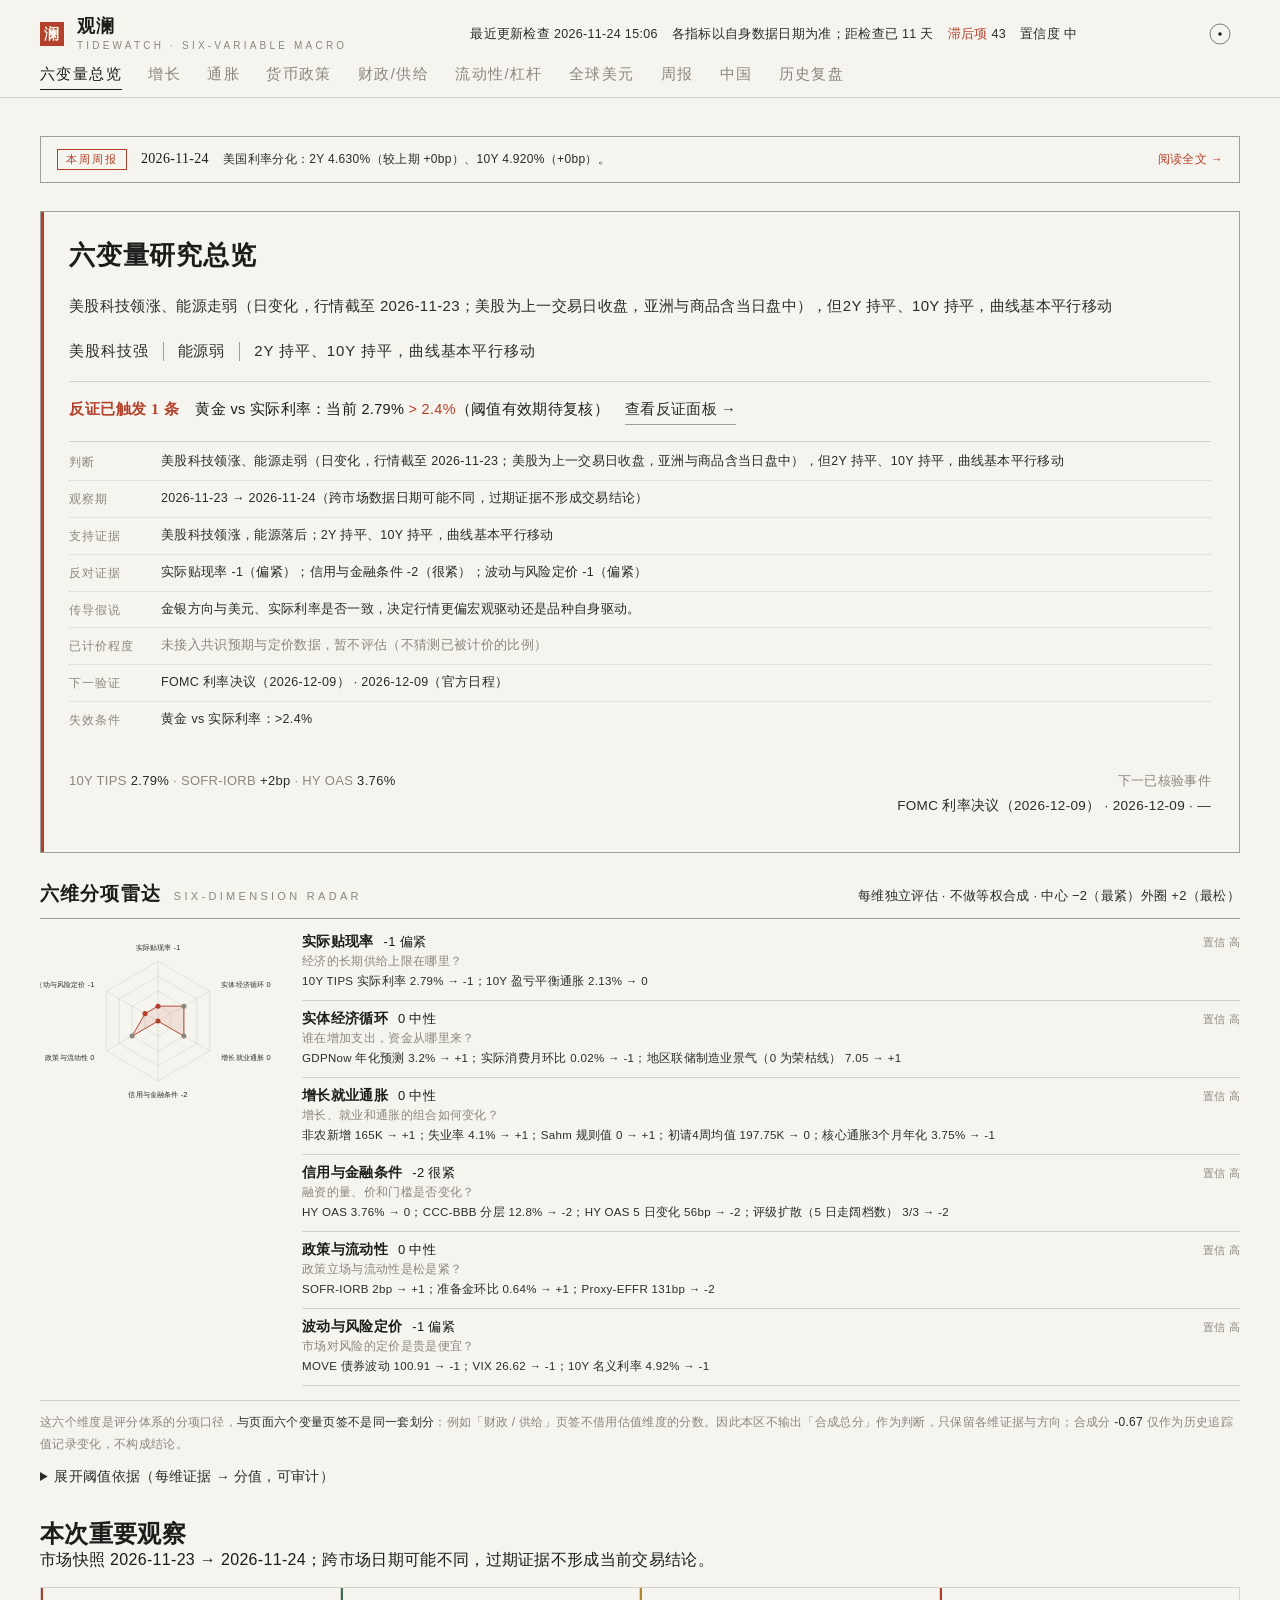
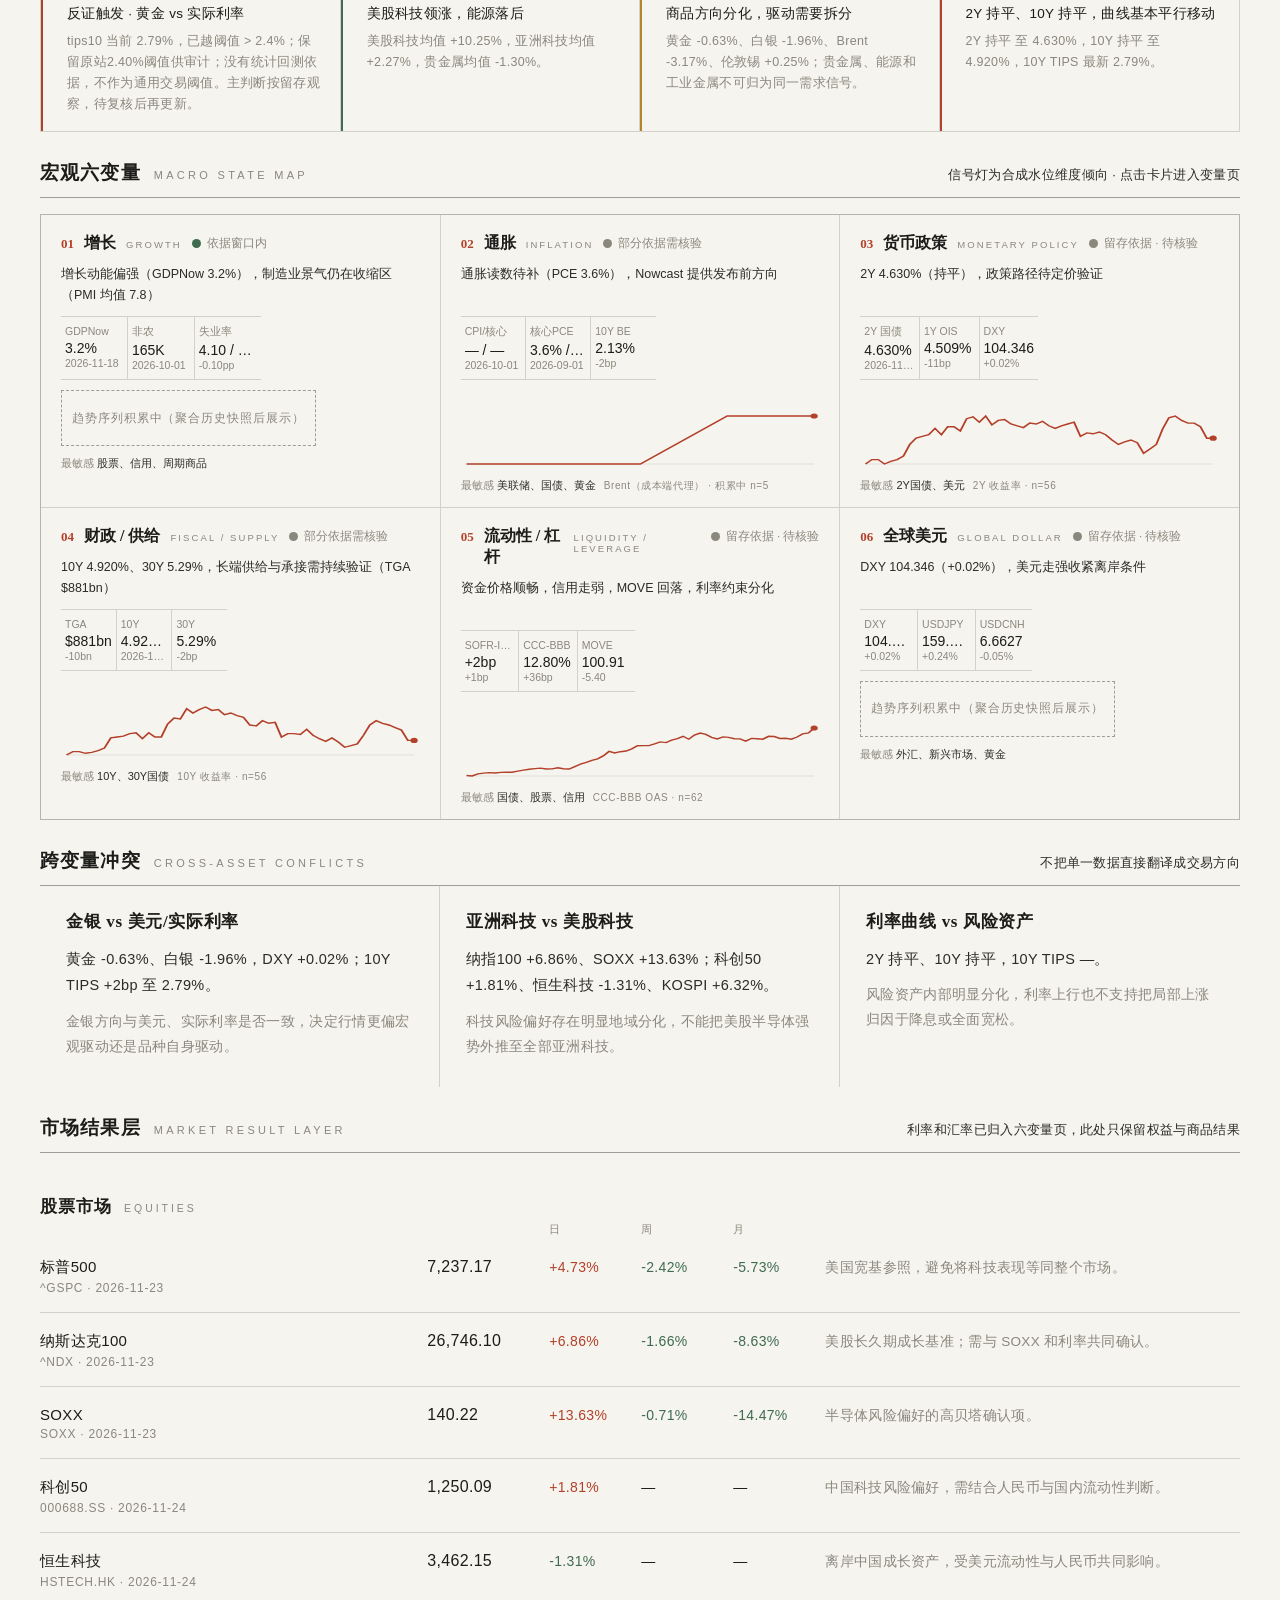
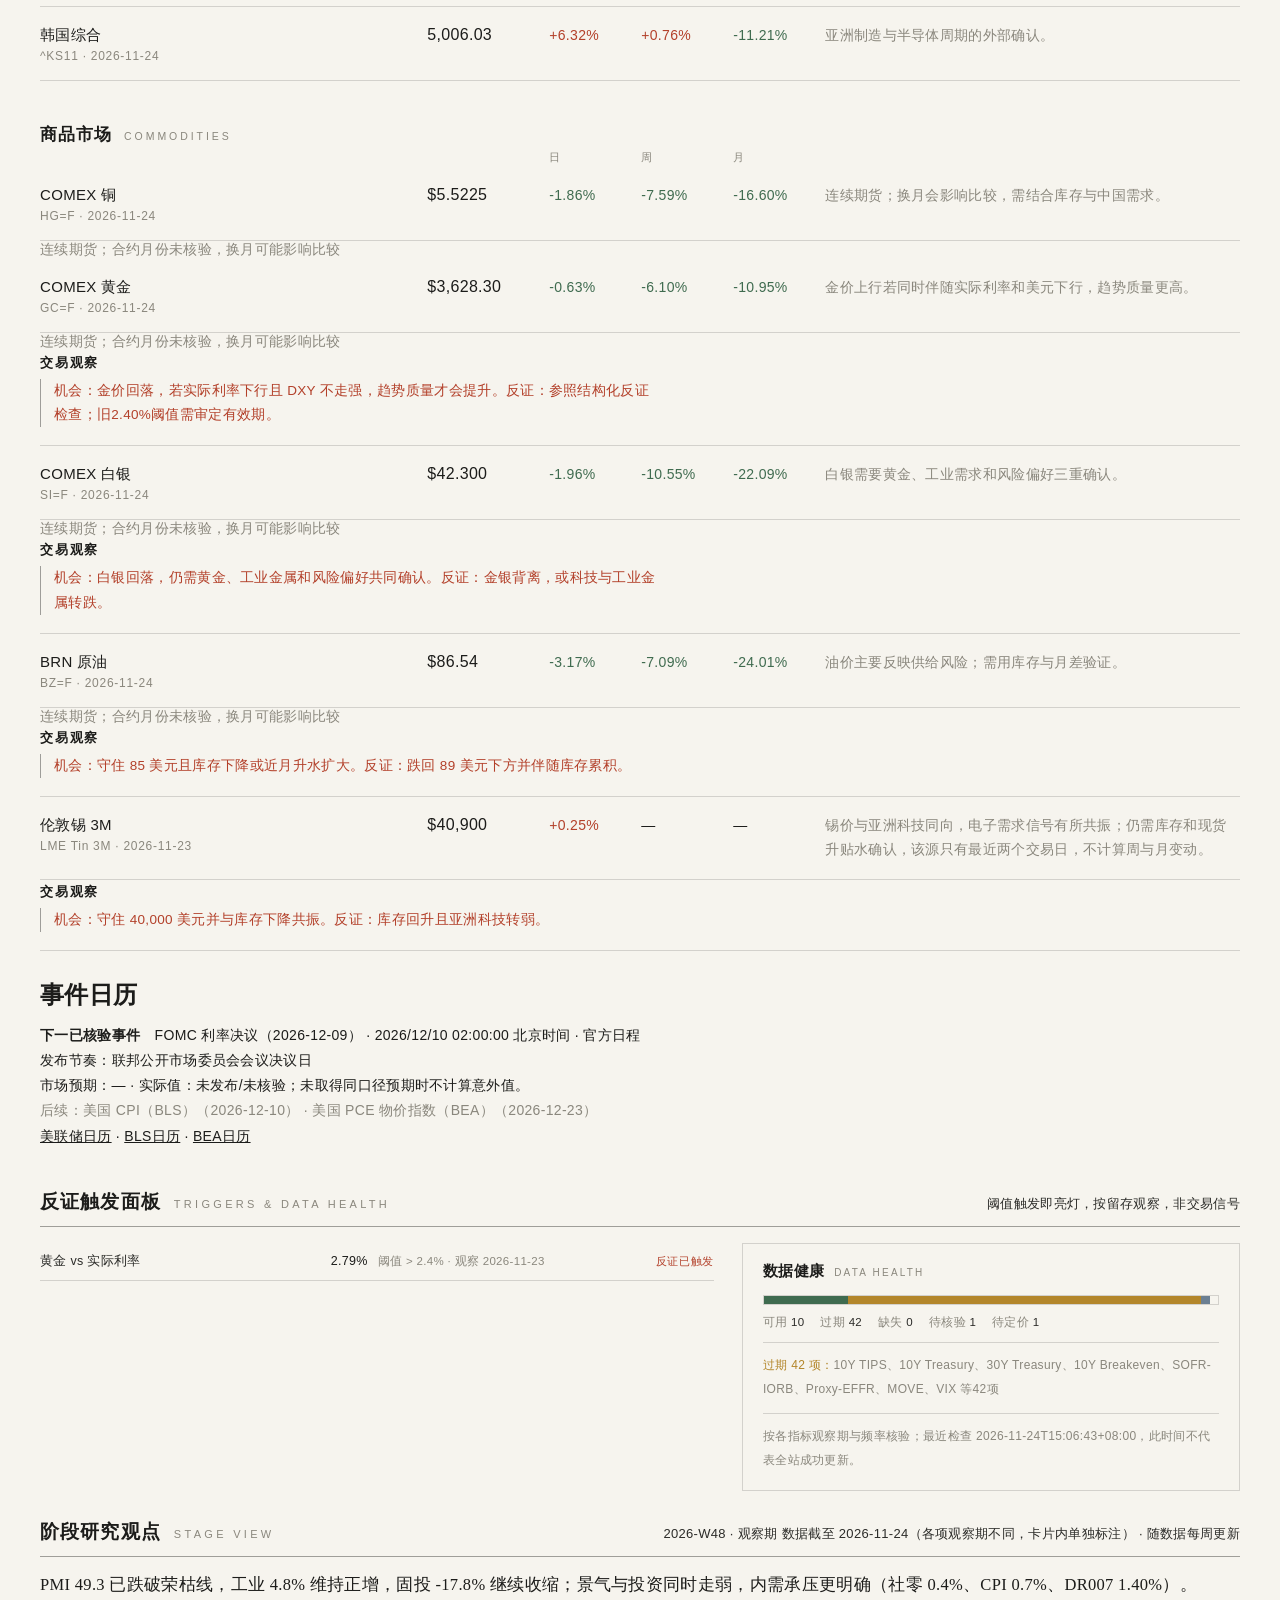
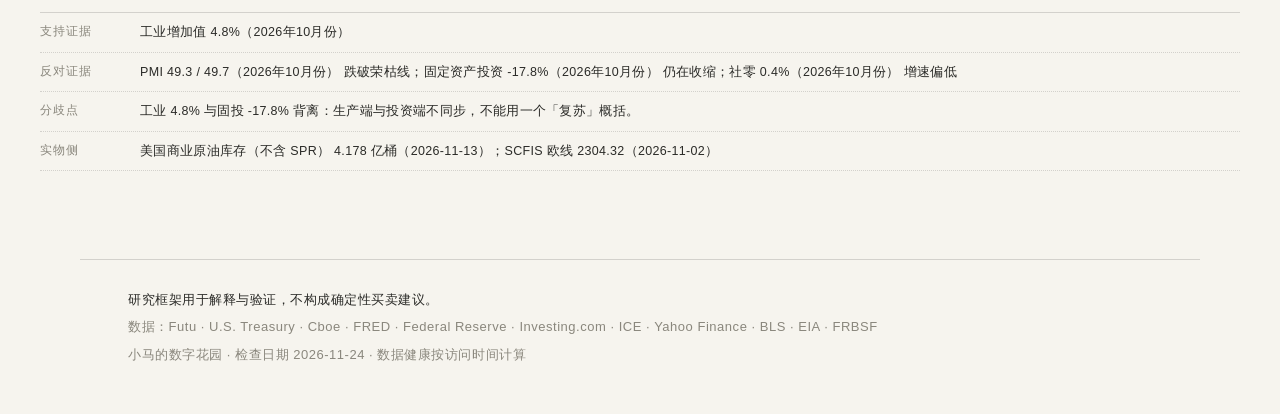
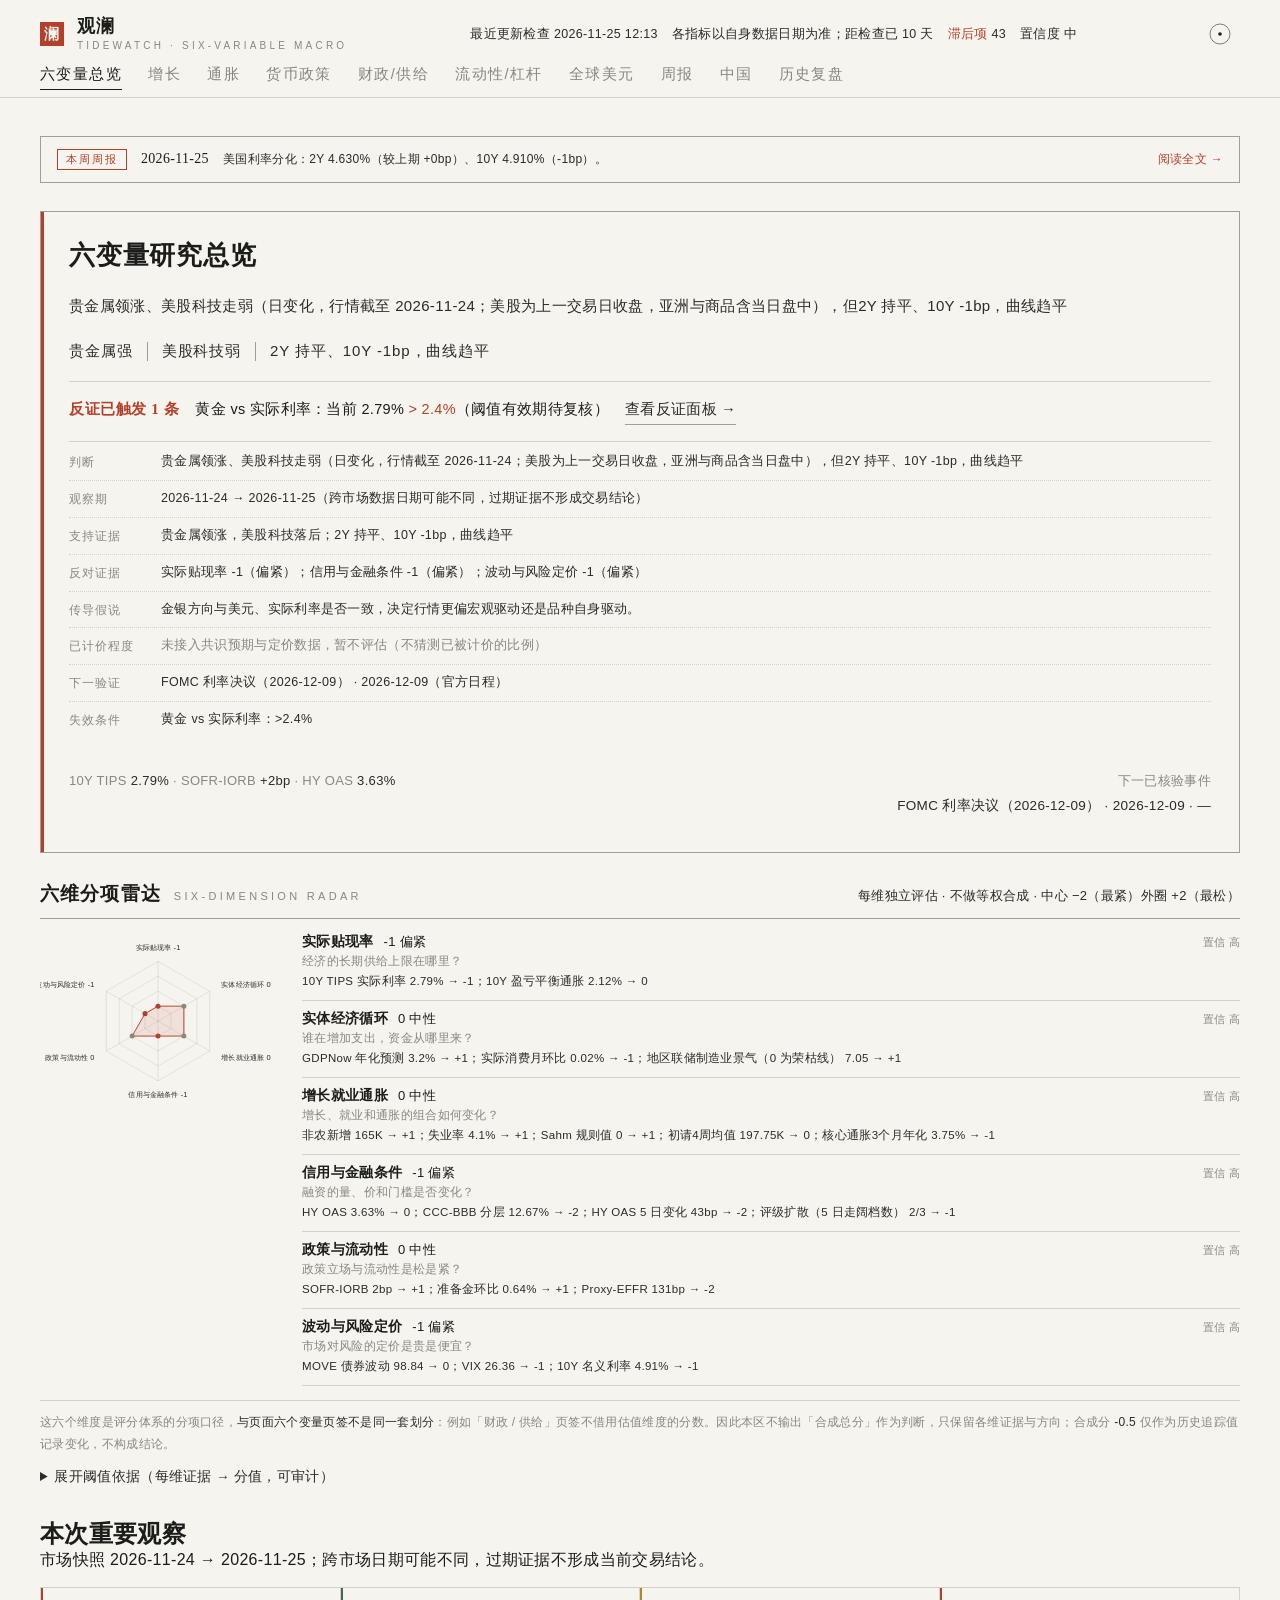
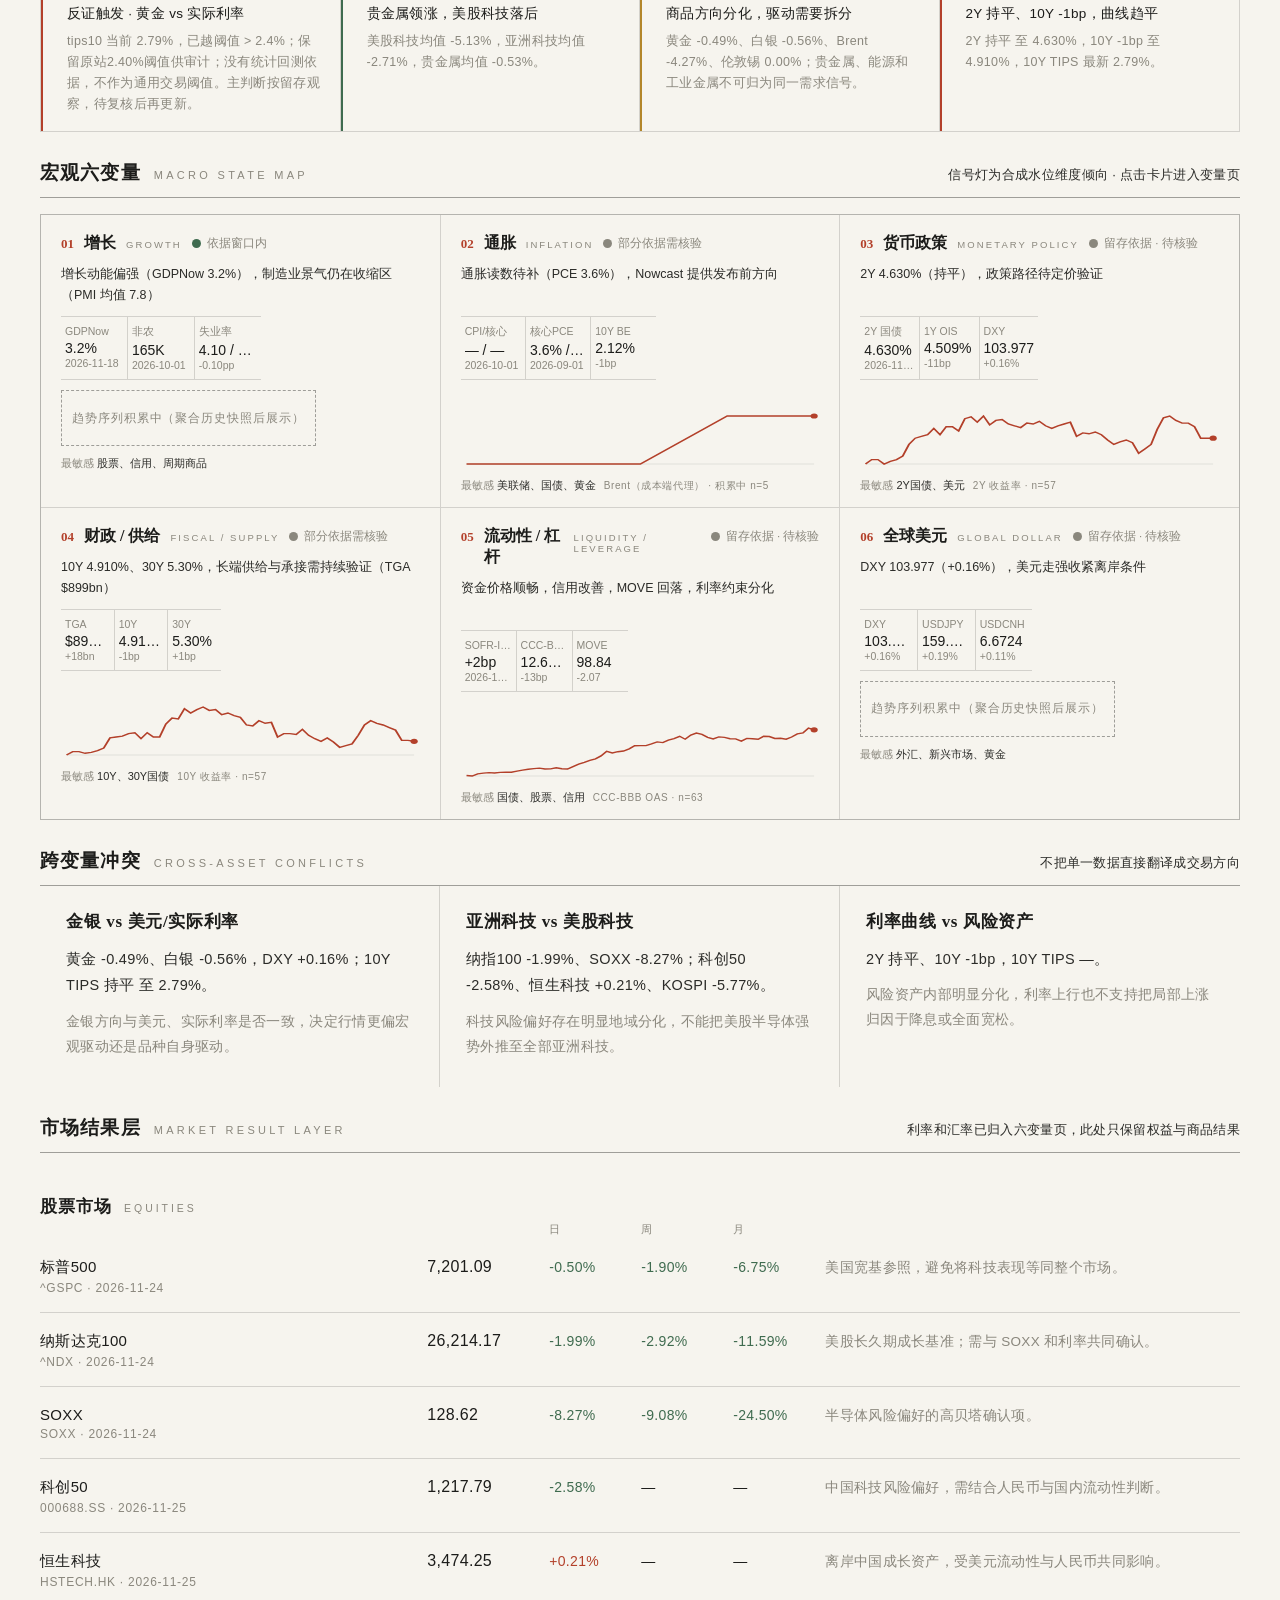
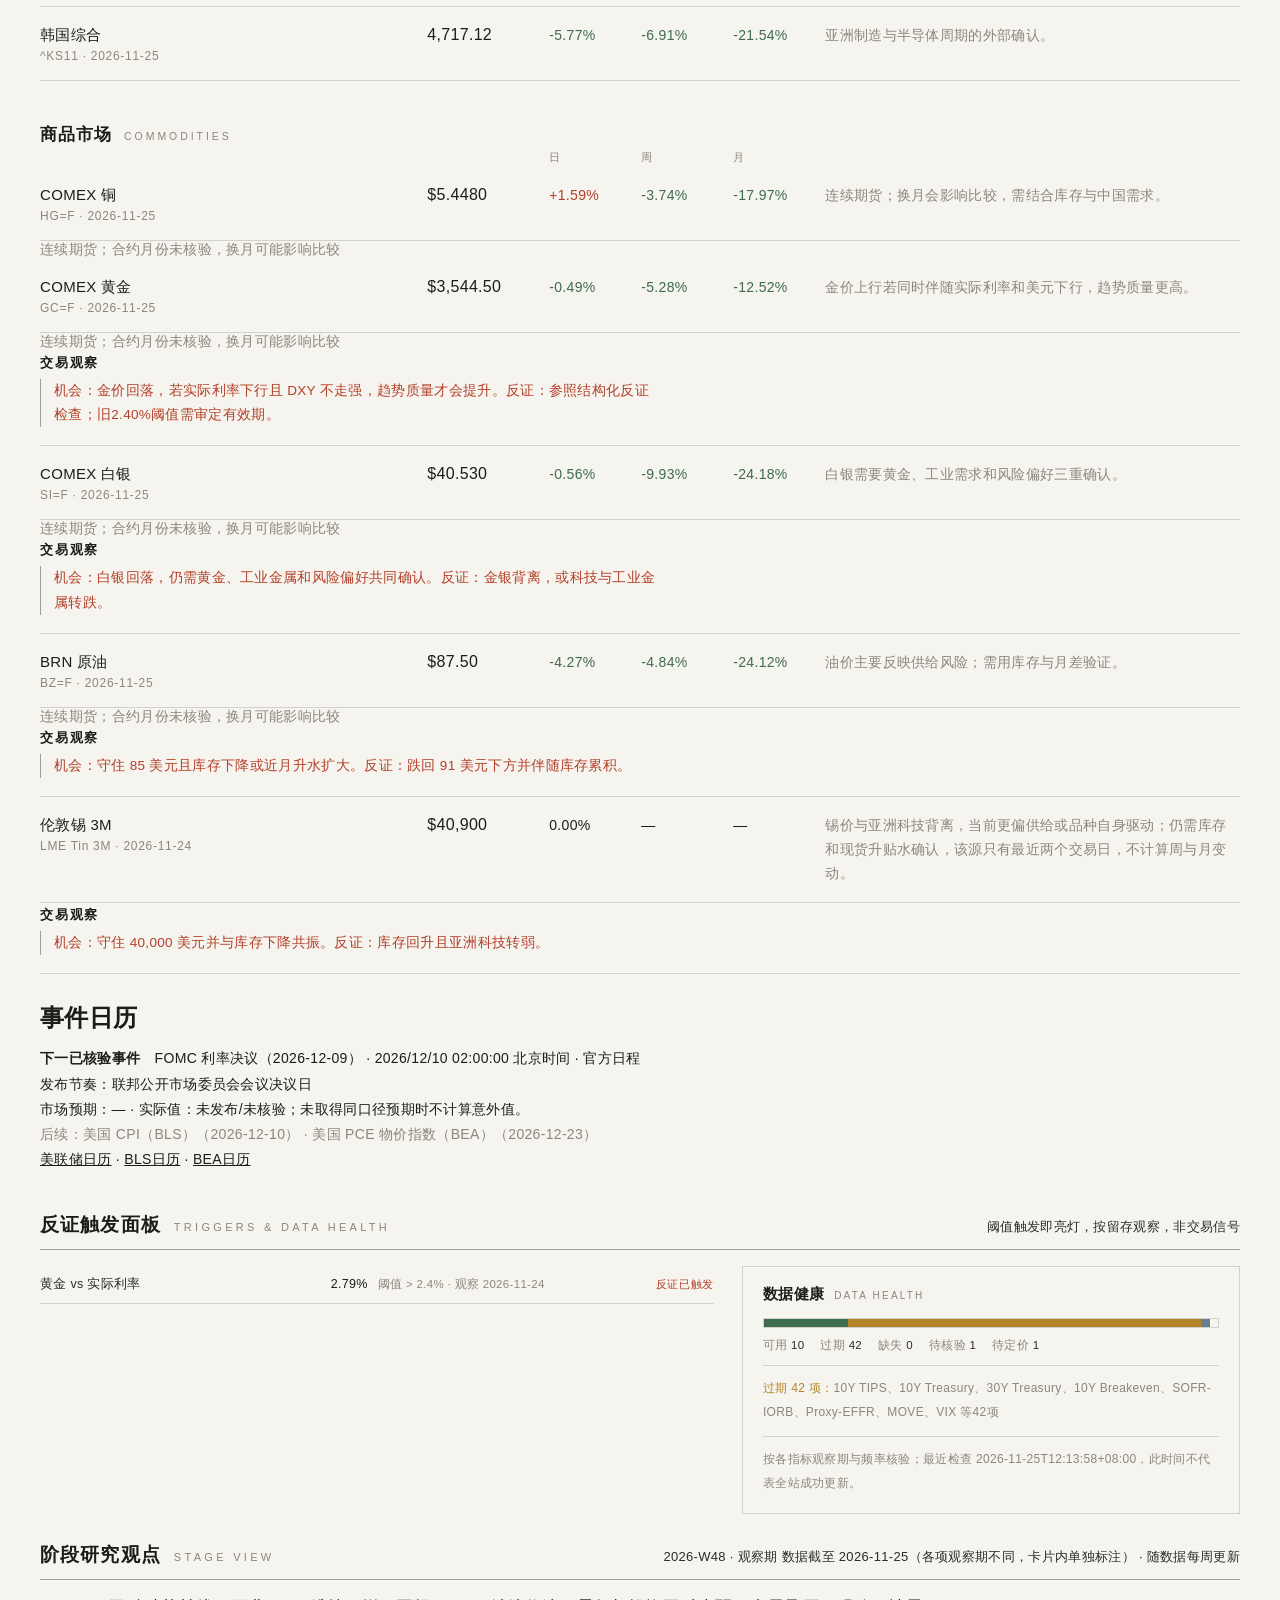
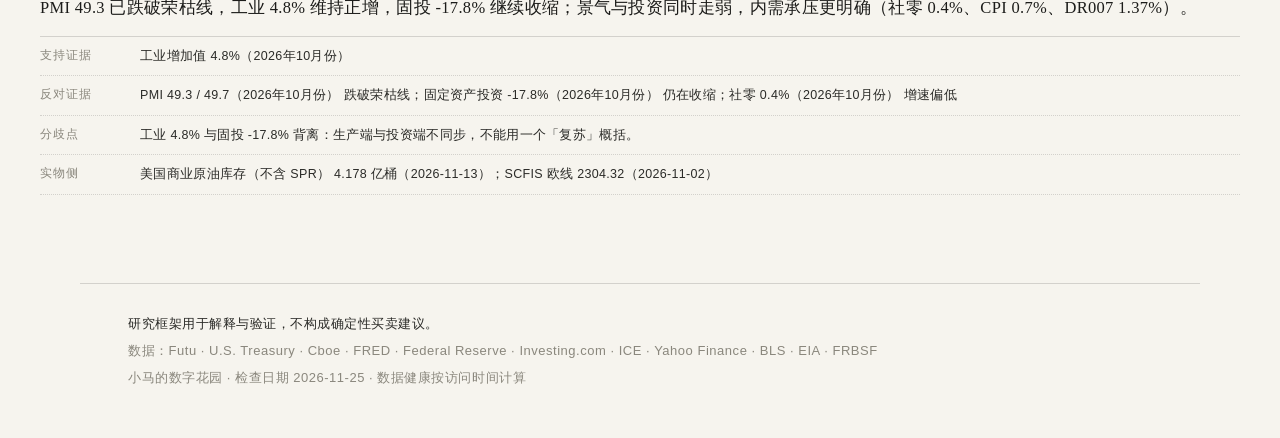
